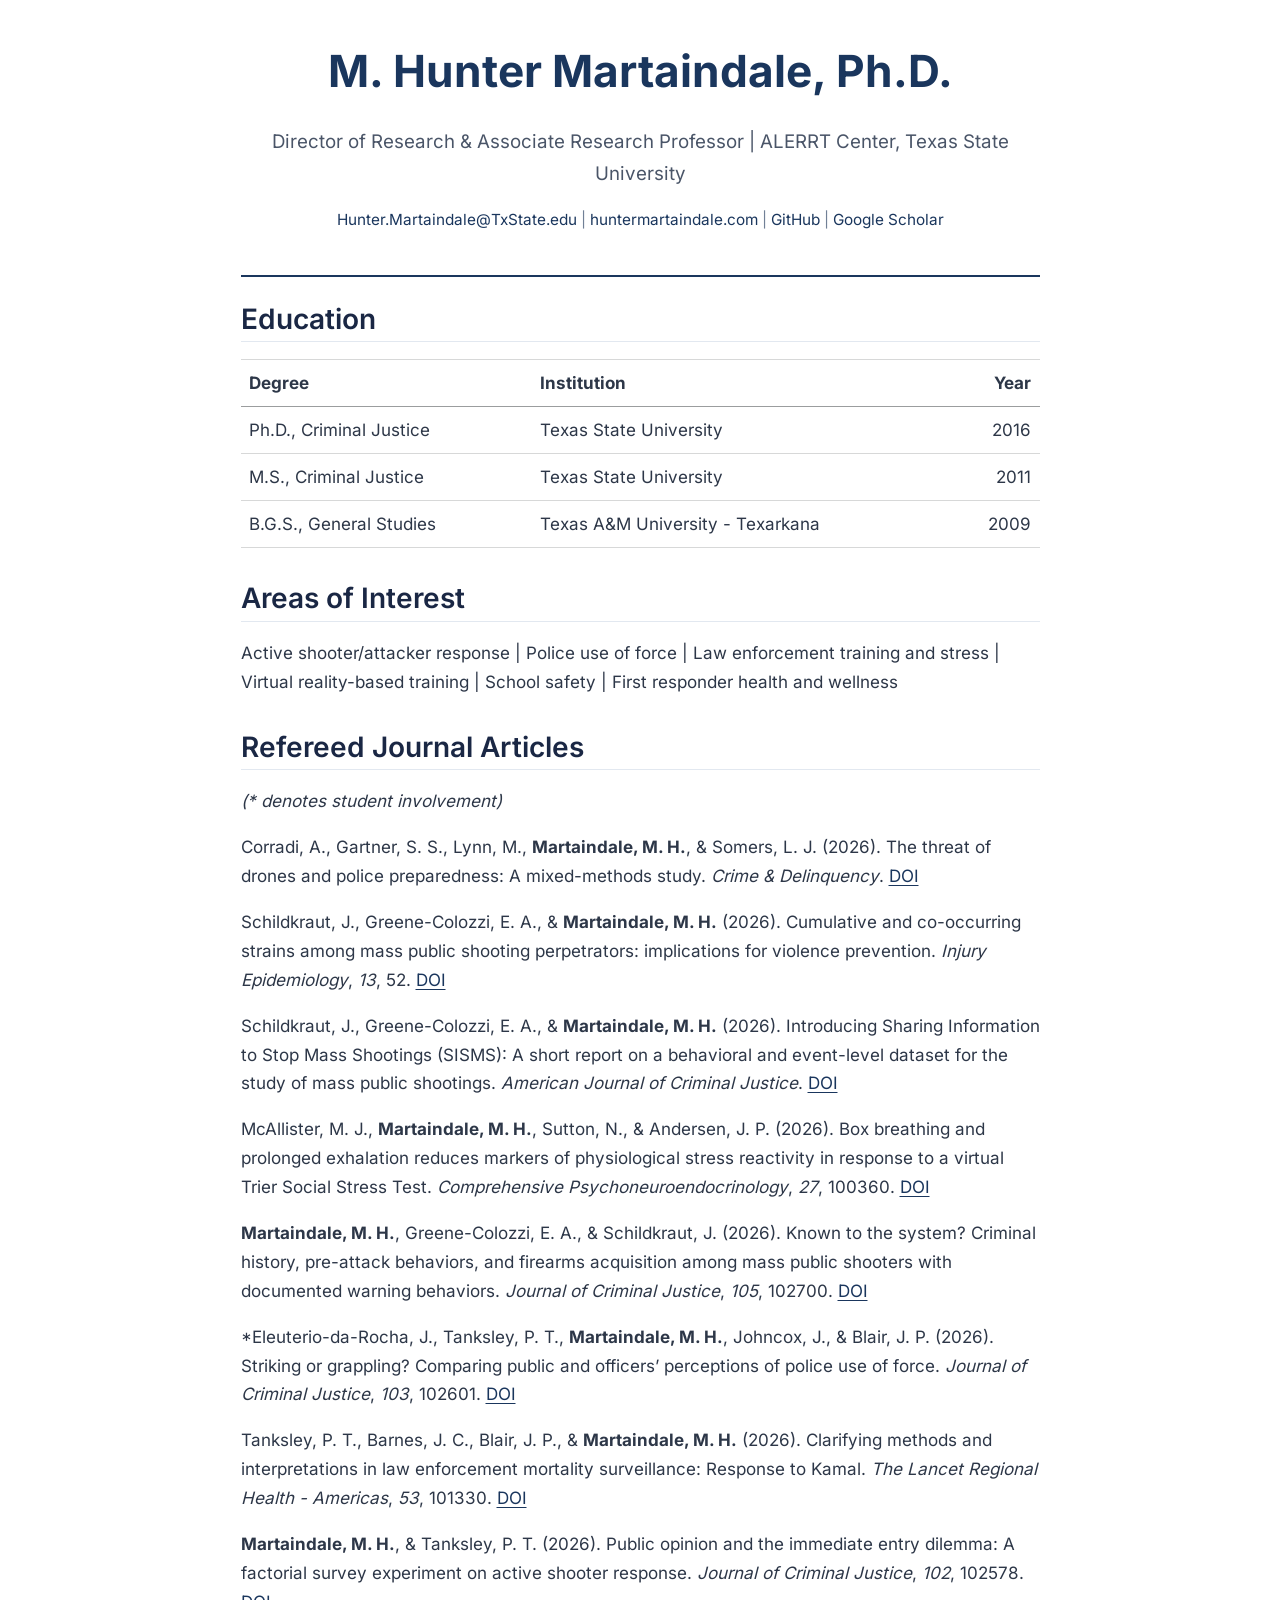
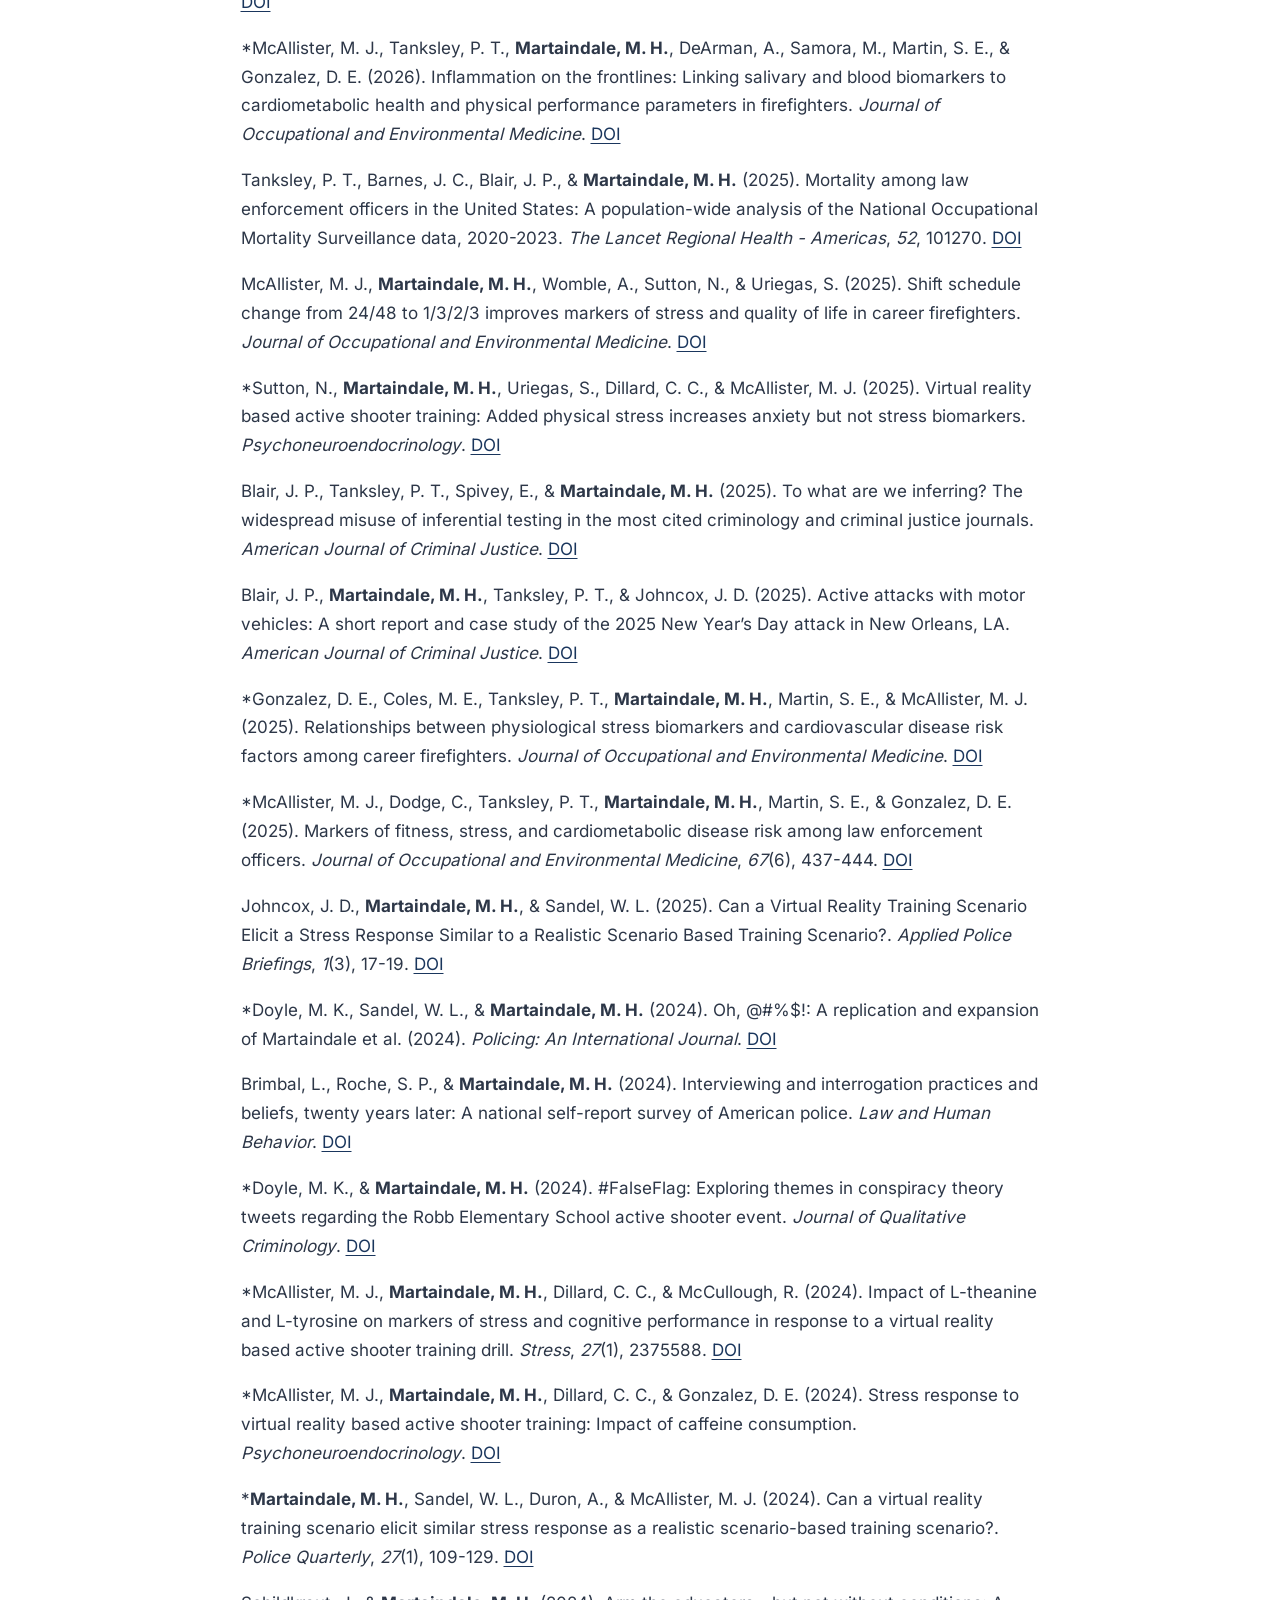
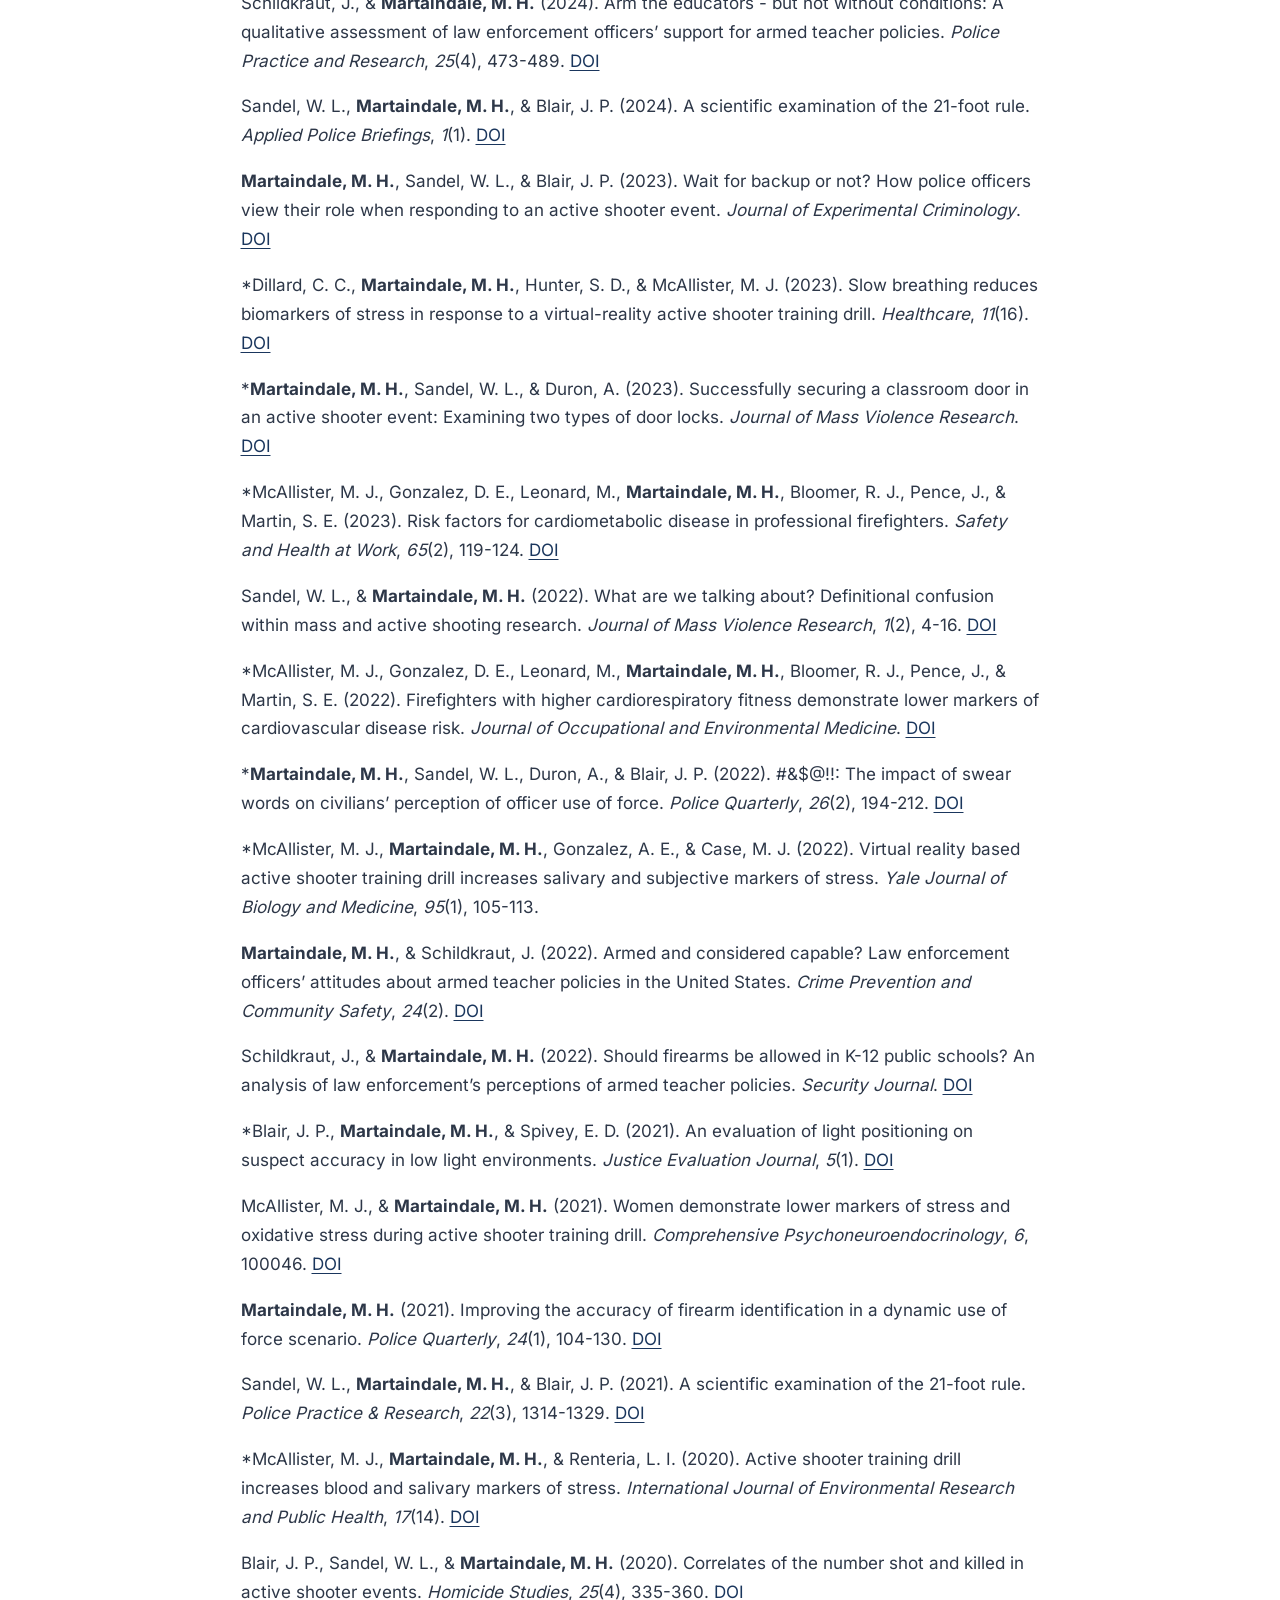
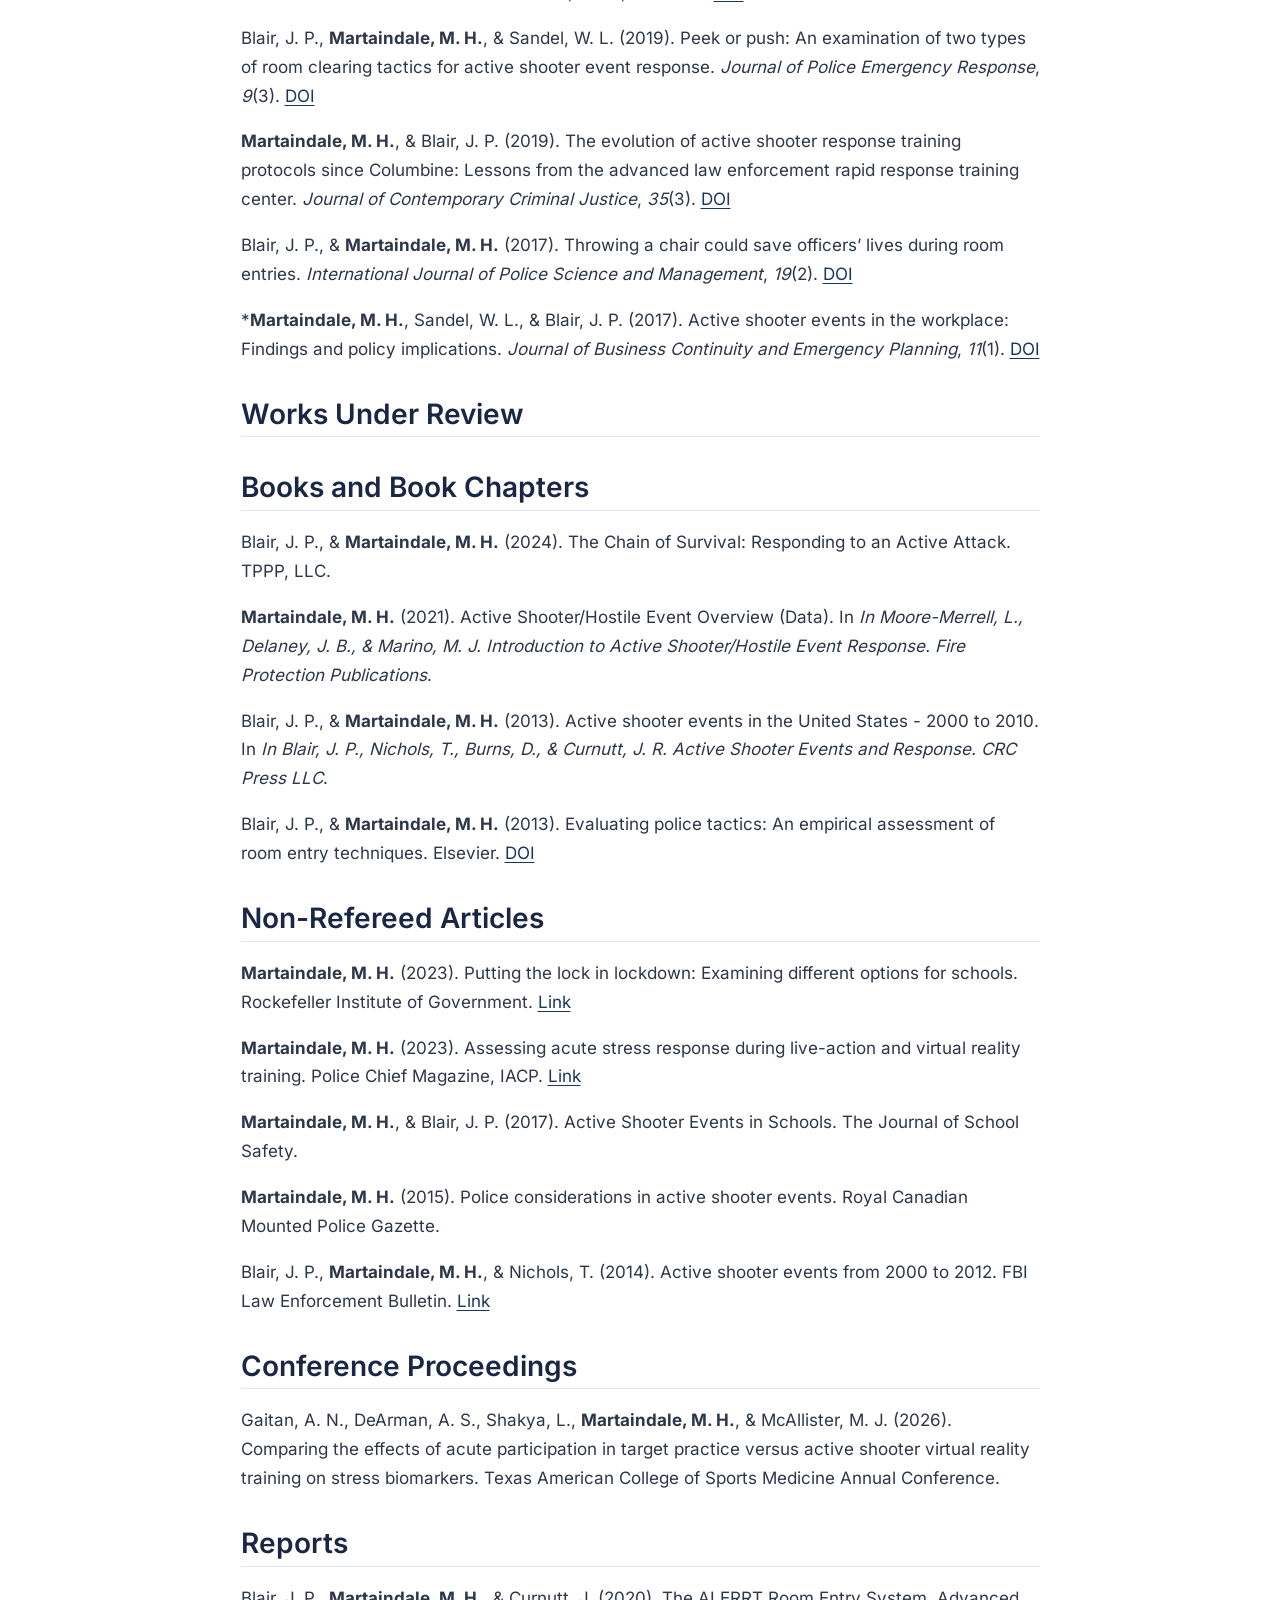
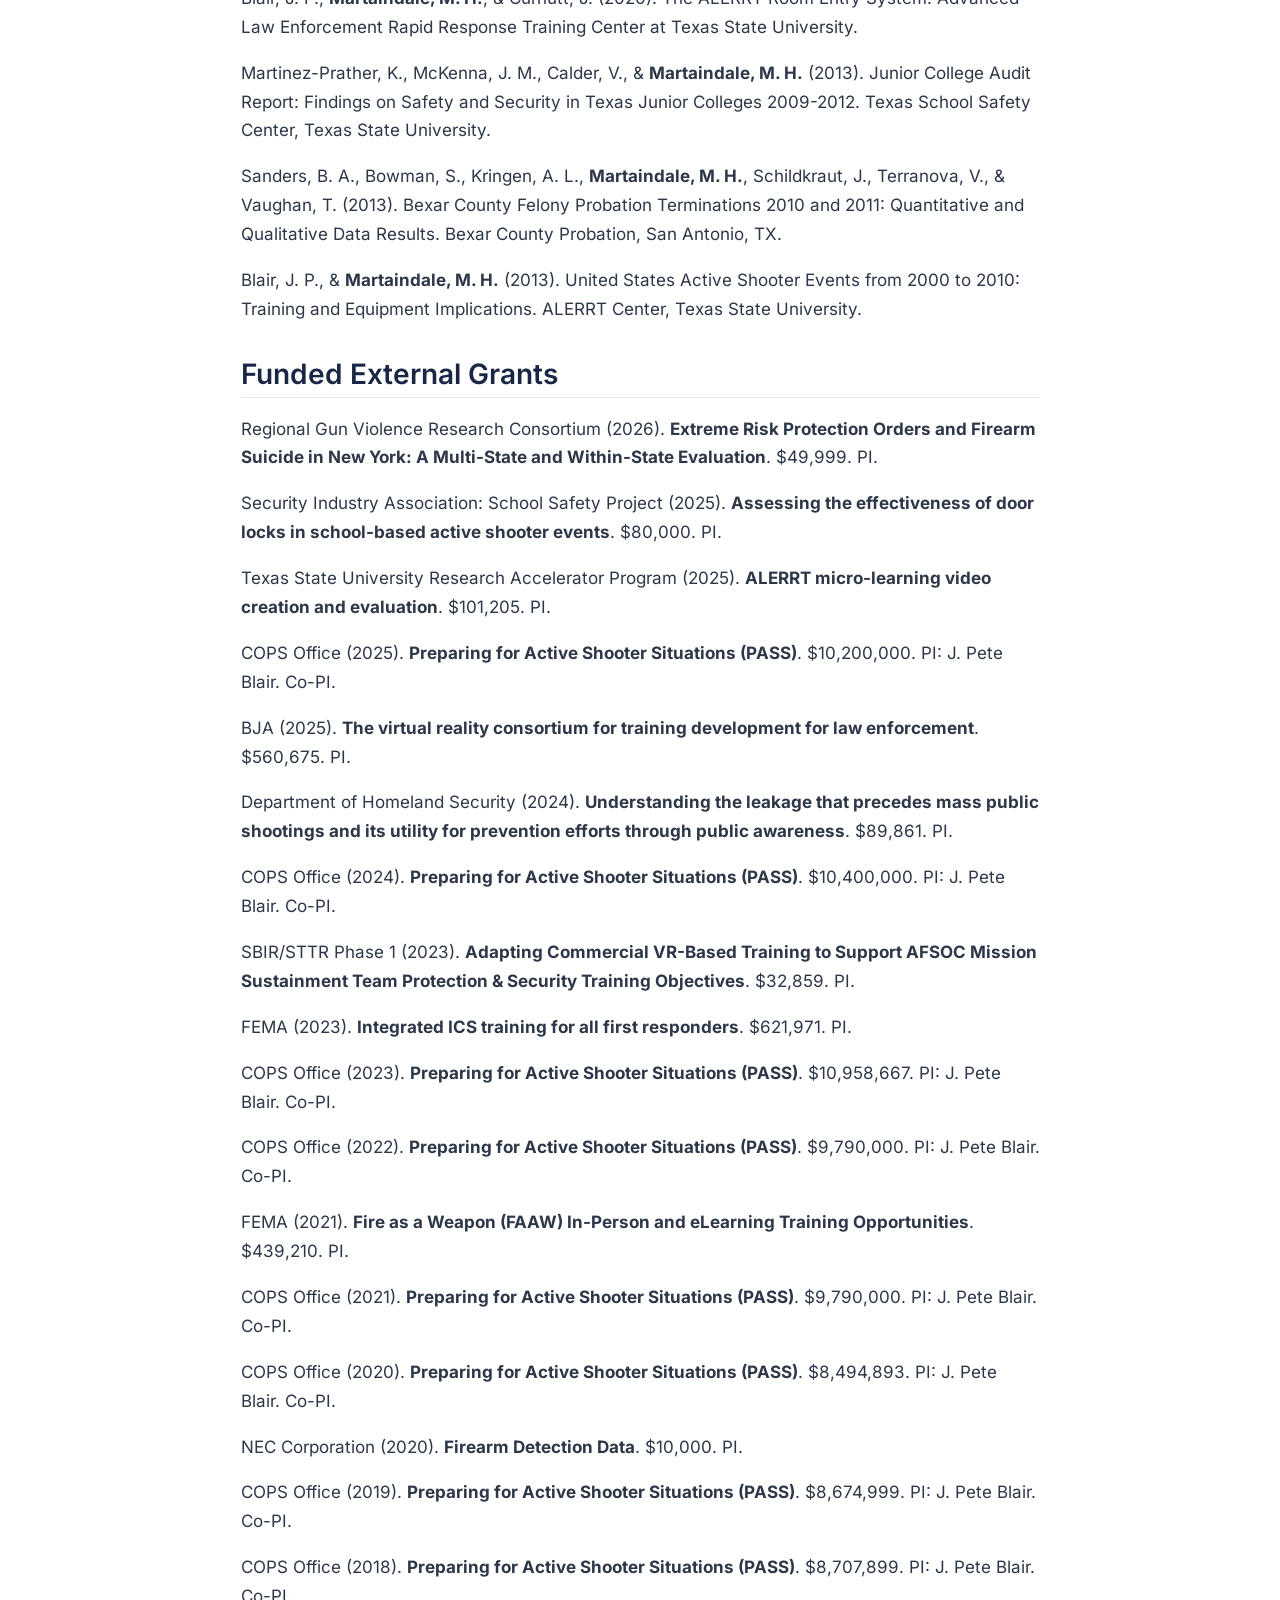
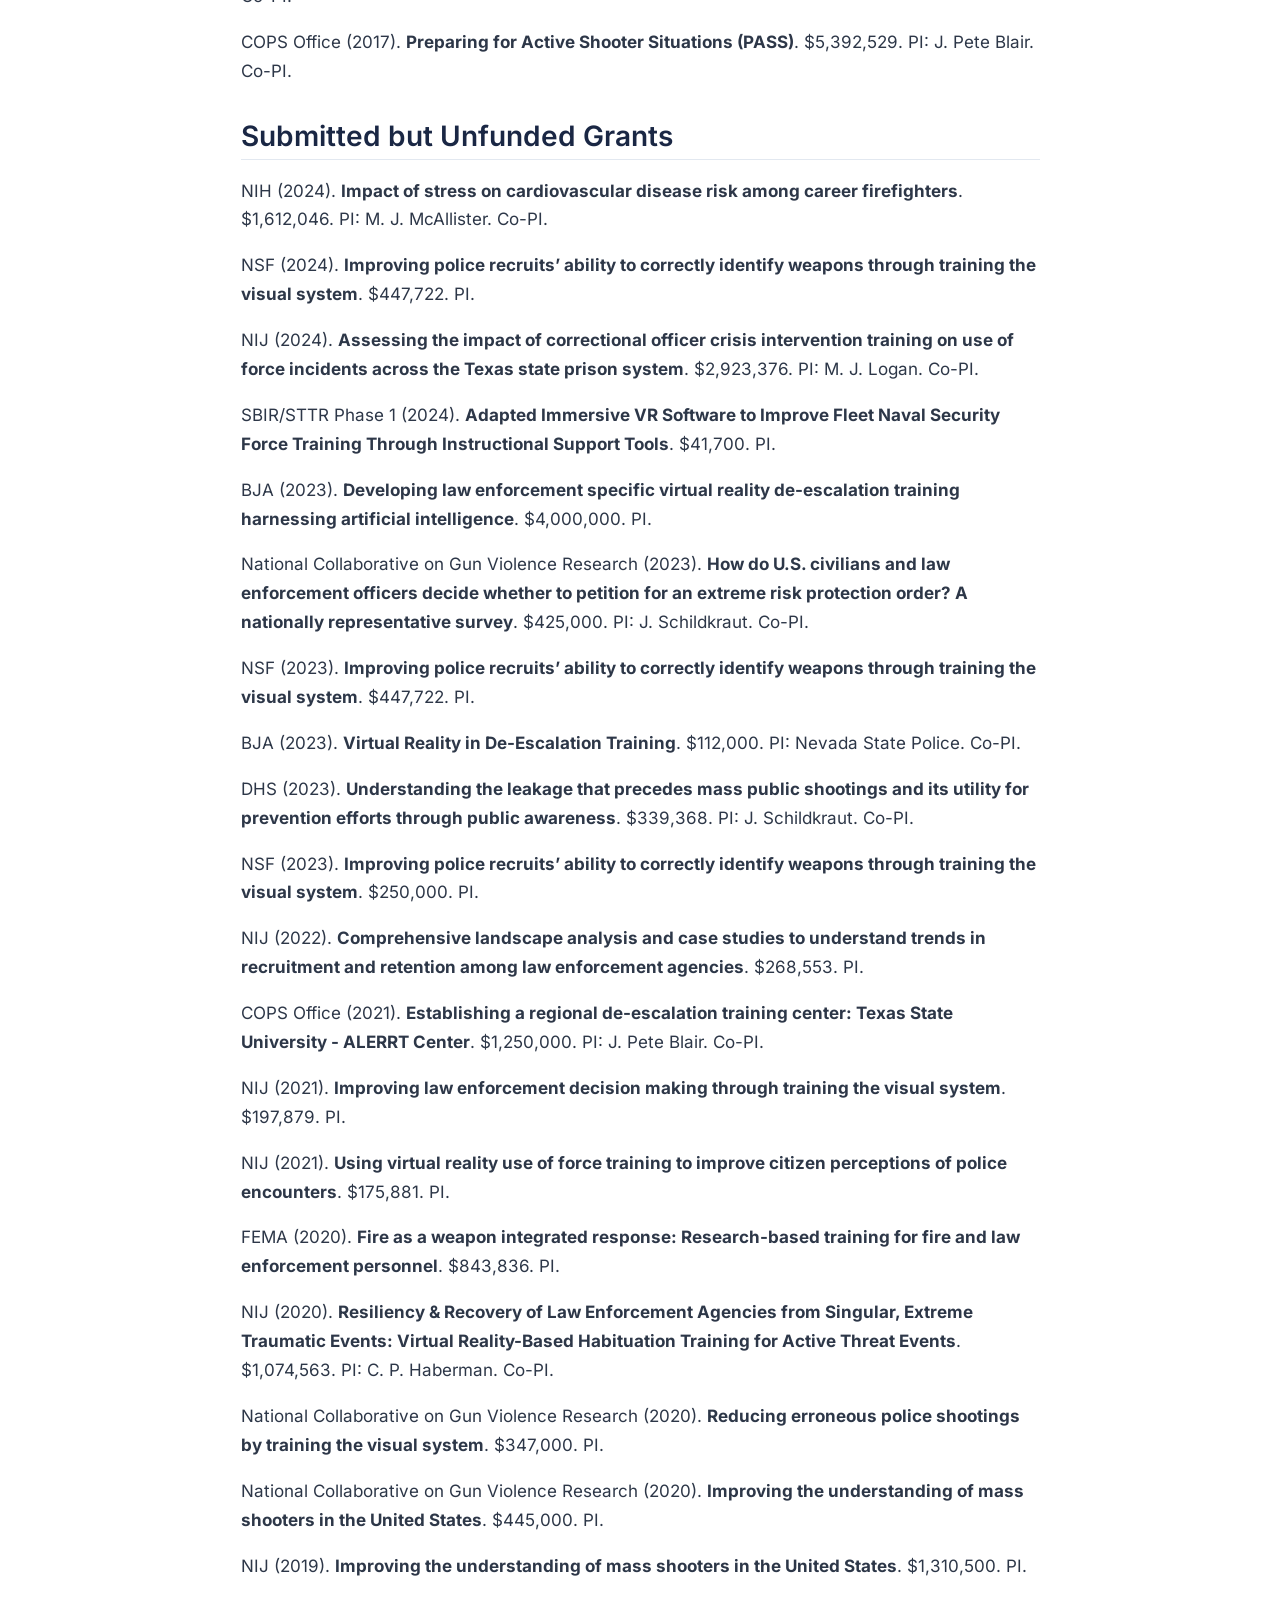
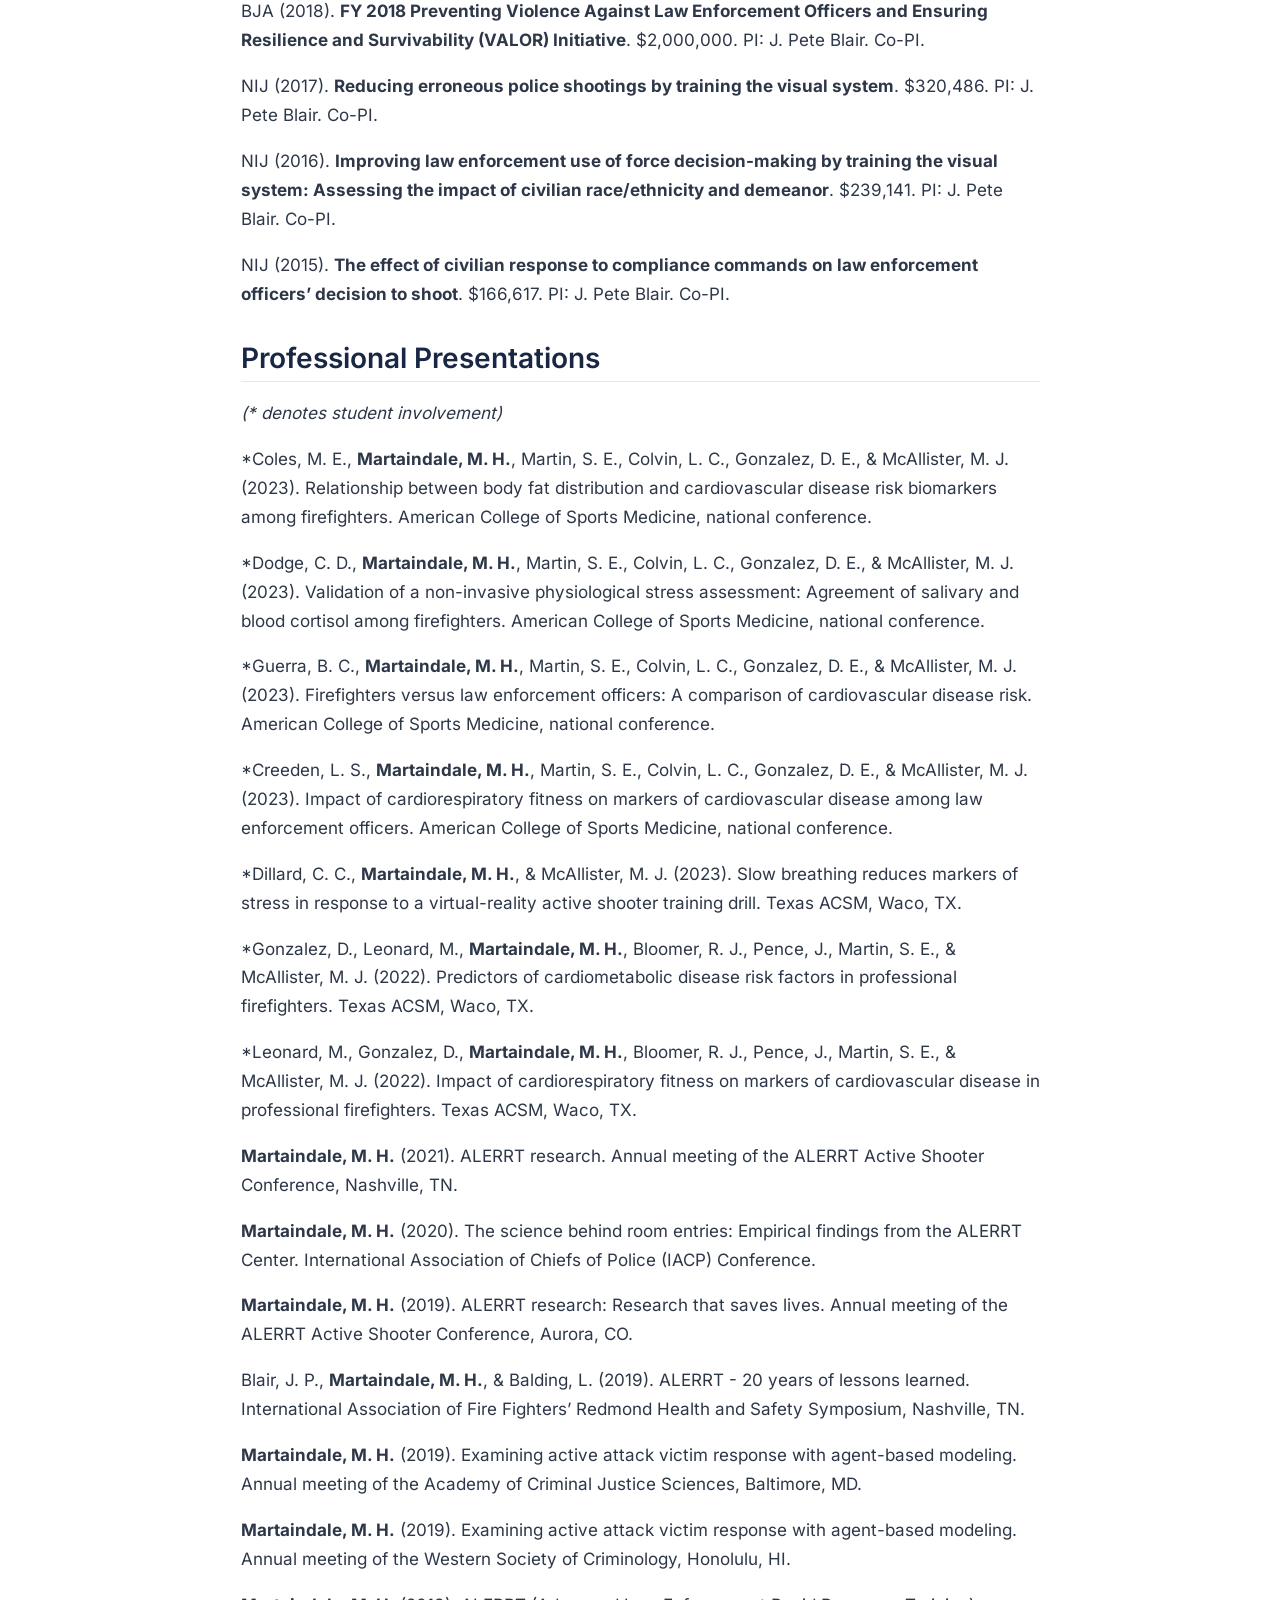
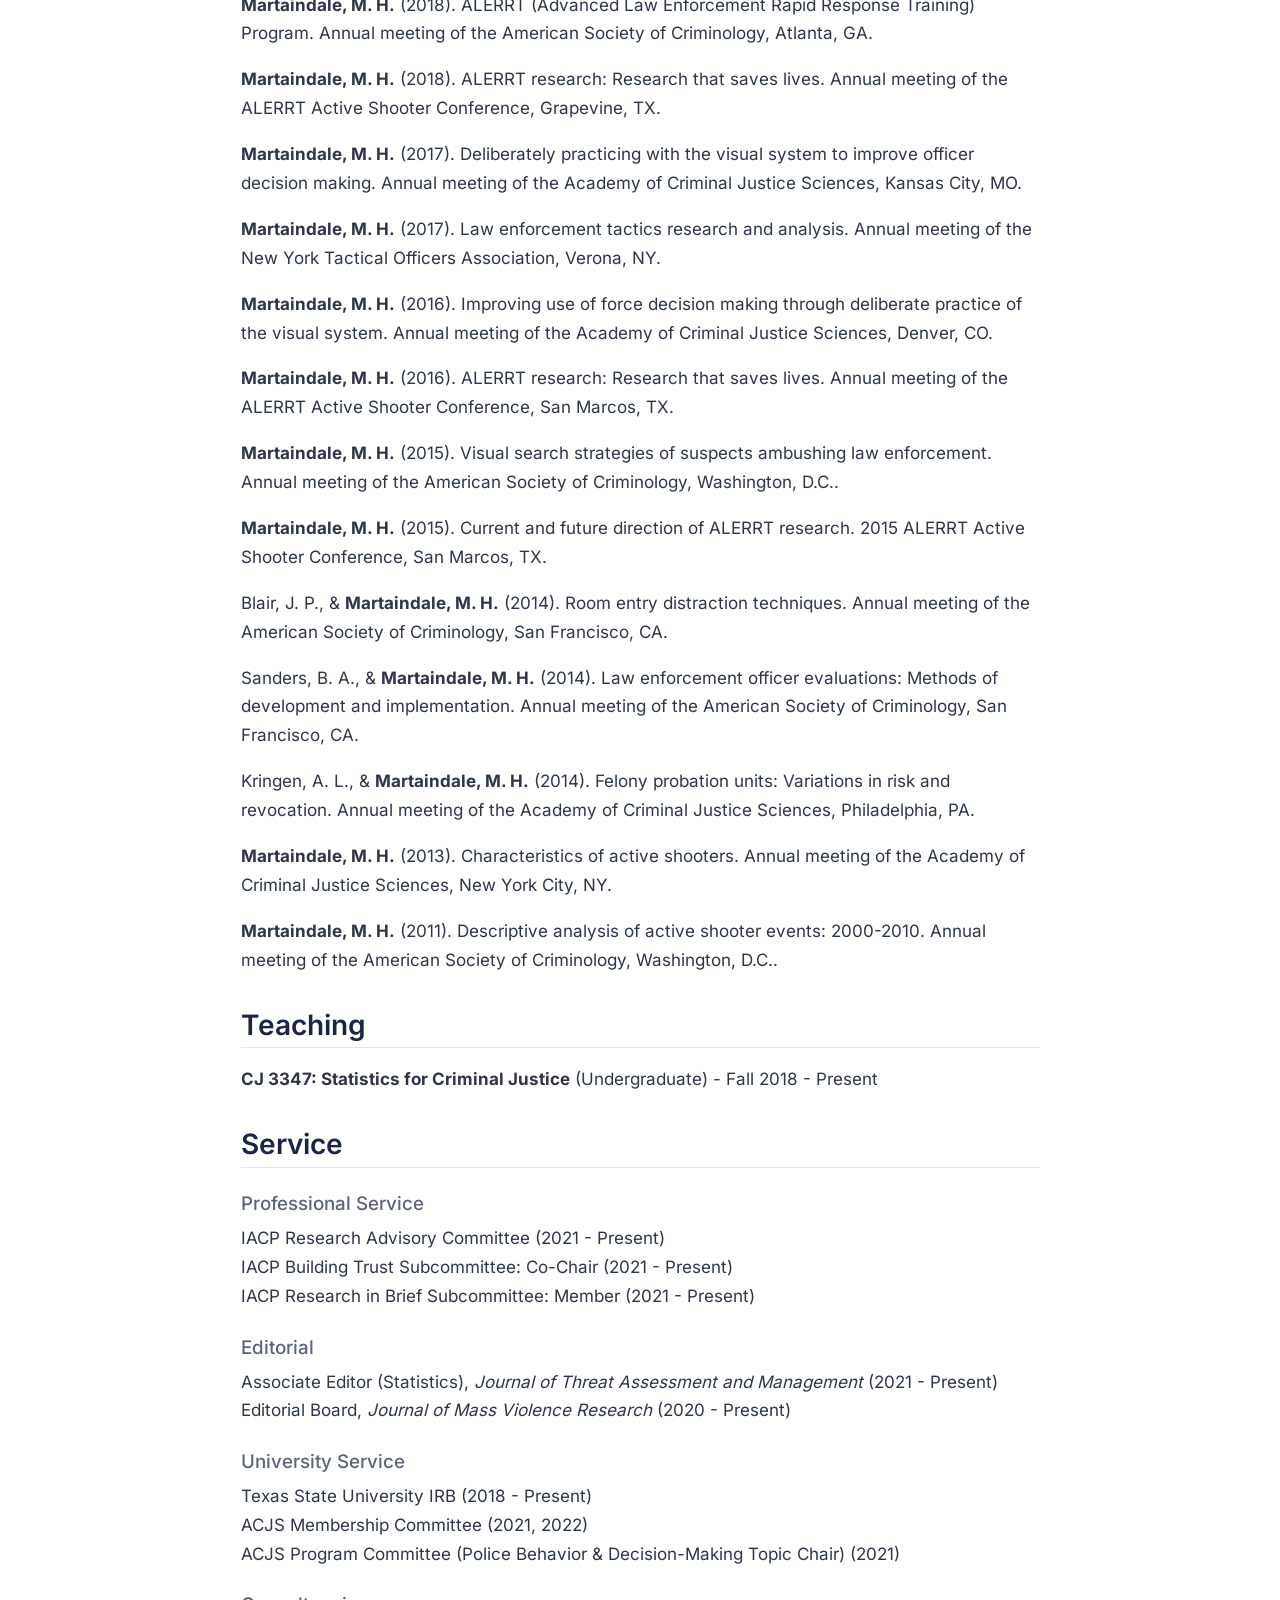
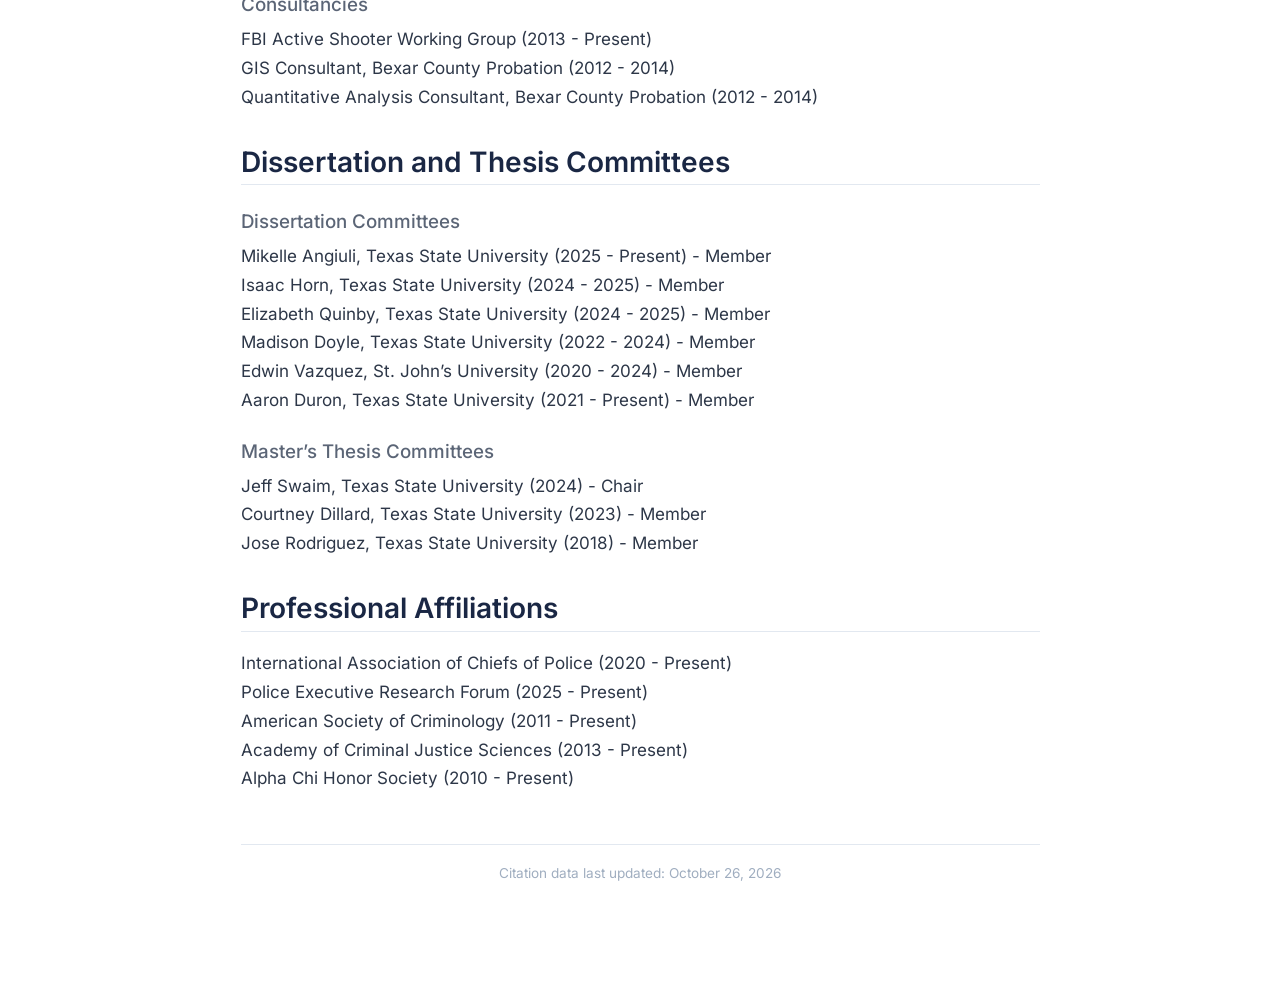
==== cv/index.html @ 4cc89176 "deploy: a003f5f73de14a90bbbb7c2fbba9693f5e7cfb57" ====
<!DOCTYPE html>
<html xmlns="http://www.w3.org/1999/xhtml" lang="en" xml:lang="en"><head>

<meta charset="utf-8">
<meta name="generator" content="quarto-1.10.19">

<meta name="viewport" content="width=device-width, initial-scale=1.0, user-scalable=yes">


<title>CV - M. Hunter Martaindale</title>
<style>

span.smallcaps{font-variant: small-caps;}
div.columns{display: flex; gap: 1.5em;}
div.column{flex: auto;}
@media screen {
div.columns{gap: min(4vw, 1.5em);}
div.column{overflow-x: auto;}
}
div.hanging-indent{margin-left: 1.5em; text-indent: -1.5em;}
ul.task-list{list-style: none;}
ul.task-list li input[type="checkbox"] {
width: 0.8em;
margin: 0 0.8em 0.2em -1em;  vertical-align: middle;
}
</style>


<script>/*!
 * clipboard.js v2.0.11
 * https://clipboardjs.com/
 *
 * Licensed MIT © Zeno Rocha
 */
!function(t,e){"object"==typeof exports&&"object"==typeof module?module.exports=e():"function"==typeof define&&define.amd?define([],e):"object"==typeof exports?exports.ClipboardJS=e():t.ClipboardJS=e()}(this,function(){return n={686:function(t,e,n){"use strict";n.d(e,{default:function(){return b}});var e=n(279),i=n.n(e),e=n(370),u=n.n(e),e=n(817),r=n.n(e);function c(t){try{return document.execCommand(t)}catch(t){return}}var a=function(t){t=r()(t);return c("cut"),t};function o(t,e){var n,o,t=(n=t,o="rtl"===document.documentElement.getAttribute("dir"),(t=document.createElement("textarea")).style.fontSize="12pt",t.style.border="0",t.style.padding="0",t.style.margin="0",t.style.position="absolute",t.style[o?"right":"left"]="-9999px",o=window.pageYOffset||document.documentElement.scrollTop,t.style.top="".concat(o,"px"),t.setAttribute("readonly",""),t.value=n,t);return e.container.appendChild(t),e=r()(t),c("copy"),t.remove(),e}var f=function(t){var e=1<arguments.length&&void 0!==arguments[1]?arguments[1]:{container:document.body},n="";return"string"==typeof t?n=o(t,e):t instanceof HTMLInputElement&&!["text","search","url","tel","password"].includes(null==t?void 0:t.type)?n=o(t.value,e):(n=r()(t),c("copy")),n};function l(t){return(l="function"==typeof Symbol&&"symbol"==typeof Symbol.iterator?function(t){return typeof t}:function(t){return t&&"function"==typeof Symbol&&t.constructor===Symbol&&t!==Symbol.prototype?"symbol":typeof t})(t)}var s=function(){var t=0<arguments.length&&void 0!==arguments[0]?arguments[0]:{},e=t.action,n=void 0===e?"copy":e,o=t.container,e=t.target,t=t.text;if("copy"!==n&&"cut"!==n)throw new Error('Invalid "action" value, use either "copy" or "cut"');if(void 0!==e){if(!e||"object"!==l(e)||1!==e.nodeType)throw new Error('Invalid "target" value, use a valid Element');if("copy"===n&&e.hasAttribute("disabled"))throw new Error('Invalid "target" attribute. Please use "readonly" instead of "disabled" attribute');if("cut"===n&&(e.hasAttribute("readonly")||e.hasAttribute("disabled")))throw new Error('Invalid "target" attribute. You can\'t cut text from elements with "readonly" or "disabled" attributes')}return t?f(t,{container:o}):e?"cut"===n?a(e):f(e,{container:o}):void 0};function p(t){return(p="function"==typeof Symbol&&"symbol"==typeof Symbol.iterator?function(t){return typeof t}:function(t){return t&&"function"==typeof Symbol&&t.constructor===Symbol&&t!==Symbol.prototype?"symbol":typeof t})(t)}function d(t,e){for(var n=0;n<e.length;n++){var o=e[n];o.enumerable=o.enumerable||!1,o.configurable=!0,"value"in o&&(o.writable=!0),Object.defineProperty(t,o.key,o)}}function y(t,e){return(y=Object.setPrototypeOf||function(t,e){return t.__proto__=e,t})(t,e)}function h(n){var o=function(){if("undefined"==typeof Reflect||!Reflect.construct)return!1;if(Reflect.construct.sham)return!1;if("function"==typeof Proxy)return!0;try{return Date.prototype.toString.call(Reflect.construct(Date,[],function(){})),!0}catch(t){return!1}}();return function(){var t,e=v(n);return t=o?(t=v(this).constructor,Reflect.construct(e,arguments,t)):e.apply(this,arguments),e=this,!(t=t)||"object"!==p(t)&&"function"!=typeof t?function(t){if(void 0!==t)return t;throw new ReferenceError("this hasn't been initialised - super() hasn't been called")}(e):t}}function v(t){return(v=Object.setPrototypeOf?Object.getPrototypeOf:function(t){return t.__proto__||Object.getPrototypeOf(t)})(t)}function m(t,e){t="data-clipboard-".concat(t);if(e.hasAttribute(t))return e.getAttribute(t)}var b=function(){!function(t,e){if("function"!=typeof e&&null!==e)throw new TypeError("Super expression must either be null or a function");t.prototype=Object.create(e&&e.prototype,{constructor:{value:t,writable:!0,configurable:!0}}),e&&y(t,e)}(r,i());var t,e,n,o=h(r);function r(t,e){var n;return function(t){if(!(t instanceof r))throw new TypeError("Cannot call a class as a function")}(this),(n=o.call(this)).resolveOptions(e),n.listenClick(t),n}return t=r,n=[{key:"copy",value:function(t){var e=1<arguments.length&&void 0!==arguments[1]?arguments[1]:{container:document.body};return f(t,e)}},{key:"cut",value:function(t){return a(t)}},{key:"isSupported",value:function(){var t=0<arguments.length&&void 0!==arguments[0]?arguments[0]:["copy","cut"],t="string"==typeof t?[t]:t,e=!!document.queryCommandSupported;return t.forEach(function(t){e=e&&!!document.queryCommandSupported(t)}),e}}],(e=[{key:"resolveOptions",value:function(){var t=0<arguments.length&&void 0!==arguments[0]?arguments[0]:{};this.action="function"==typeof t.action?t.action:this.defaultAction,this.target="function"==typeof t.target?t.target:this.defaultTarget,this.text="function"==typeof t.text?t.text:this.defaultText,this.container="object"===p(t.container)?t.container:document.body}},{key:"listenClick",value:function(t){var e=this;this.listener=u()(t,"click",function(t){return e.onClick(t)})}},{key:"onClick",value:function(t){var e=t.delegateTarget||t.currentTarget,n=this.action(e)||"copy",t=s({action:n,container:this.container,target:this.target(e),text:this.text(e)});this.emit(t?"success":"error",{action:n,text:t,trigger:e,clearSelection:function(){e&&e.focus(),window.getSelection().removeAllRanges()}})}},{key:"defaultAction",value:function(t){return m("action",t)}},{key:"defaultTarget",value:function(t){t=m("target",t);if(t)return document.querySelector(t)}},{key:"defaultText",value:function(t){return m("text",t)}},{key:"destroy",value:function(){this.listener.destroy()}}])&&d(t.prototype,e),n&&d(t,n),r}()},828:function(t){var e;"undefined"==typeof Element||Element.prototype.matches||((e=Element.prototype).matches=e.matchesSelector||e.mozMatchesSelector||e.msMatchesSelector||e.oMatchesSelector||e.webkitMatchesSelector),t.exports=function(t,e){for(;t&&9!==t.nodeType;){if("function"==typeof t.matches&&t.matches(e))return t;t=t.parentNode}}},438:function(t,e,n){var u=n(828);function i(t,e,n,o,r){var i=function(e,n,t,o){return function(t){t.delegateTarget=u(t.target,n),t.delegateTarget&&o.call(e,t)}}.apply(this,arguments);return t.addEventListener(n,i,r),{destroy:function(){t.removeEventListener(n,i,r)}}}t.exports=function(t,e,n,o,r){return"function"==typeof t.addEventListener?i.apply(null,arguments):"function"==typeof n?i.bind(null,document).apply(null,arguments):("string"==typeof t&&(t=document.querySelectorAll(t)),Array.prototype.map.call(t,function(t){return i(t,e,n,o,r)}))}},879:function(t,n){n.node=function(t){return void 0!==t&&t instanceof HTMLElement&&1===t.nodeType},n.nodeList=function(t){var e=Object.prototype.toString.call(t);return void 0!==t&&("[object NodeList]"===e||"[object HTMLCollection]"===e)&&"length"in t&&(0===t.length||n.node(t[0]))},n.string=function(t){return"string"==typeof t||t instanceof String},n.fn=function(t){return"[object Function]"===Object.prototype.toString.call(t)}},370:function(t,e,n){var f=n(879),l=n(438);t.exports=function(t,e,n){if(!t&&!e&&!n)throw new Error("Missing required arguments");if(!f.string(e))throw new TypeError("Second argument must be a String");if(!f.fn(n))throw new TypeError("Third argument must be a Function");if(f.node(t))return c=e,a=n,(u=t).addEventListener(c,a),{destroy:function(){u.removeEventListener(c,a)}};if(f.nodeList(t))return o=t,r=e,i=n,Array.prototype.forEach.call(o,function(t){t.addEventListener(r,i)}),{destroy:function(){Array.prototype.forEach.call(o,function(t){t.removeEventListener(r,i)})}};if(f.string(t))return t=t,e=e,n=n,l(document.body,t,e,n);throw new TypeError("First argument must be a String, HTMLElement, HTMLCollection, or NodeList");var o,r,i,u,c,a}},817:function(t){t.exports=function(t){var e,n="SELECT"===t.nodeName?(t.focus(),t.value):"INPUT"===t.nodeName||"TEXTAREA"===t.nodeName?((e=t.hasAttribute("readonly"))||t.setAttribute("readonly",""),t.select(),t.setSelectionRange(0,t.value.length),e||t.removeAttribute("readonly"),t.value):(t.hasAttribute("contenteditable")&&t.focus(),n=window.getSelection(),(e=document.createRange()).selectNodeContents(t),n.removeAllRanges(),n.addRange(e),n.toString());return n}},279:function(t){function e(){}e.prototype={on:function(t,e,n){var o=this.e||(this.e={});return(o[t]||(o[t]=[])).push({fn:e,ctx:n}),this},once:function(t,e,n){var o=this;function r(){o.off(t,r),e.apply(n,arguments)}return r._=e,this.on(t,r,n)},emit:function(t){for(var e=[].slice.call(arguments,1),n=((this.e||(this.e={}))[t]||[]).slice(),o=0,r=n.length;o<r;o++)n[o].fn.apply(n[o].ctx,e);return this},off:function(t,e){var n=this.e||(this.e={}),o=n[t],r=[];if(o&&e)for(var i=0,u=o.length;i<u;i++)o[i].fn!==e&&o[i].fn._!==e&&r.push(o[i]);return r.length?n[t]=r:delete n[t],this}},t.exports=e,t.exports.TinyEmitter=e}},r={},o.n=function(t){var e=t&&t.__esModule?function(){return t.default}:function(){return t};return o.d(e,{a:e}),e},o.d=function(t,e){for(var n in e)o.o(e,n)&&!o.o(t,n)&&Object.defineProperty(t,n,{enumerable:!0,get:e[n]})},o.o=function(t,e){return Object.prototype.hasOwnProperty.call(t,e)},o(686).default;function o(t){if(r[t])return r[t].exports;var e=r[t]={exports:{}};return n[t](e,e.exports,o),e.exports}var n,r});</script>
<script src="[data-uri]" type="module"></script>
<script src="[data-uri]" type="module"></script>
<script>/**
 * @popperjs/core v2.11.7 - MIT License
 */

!function(e,t){"object"==typeof exports&&"undefined"!=typeof module?t(exports):"function"==typeof define&&define.amd?define(["exports"],t):t((e="undefined"!=typeof globalThis?globalThis:e||self).Popper={})}(this,(function(e){"use strict";function t(e){if(null==e)return window;if("[object Window]"!==e.toString()){var t=e.ownerDocument;return t&&t.defaultView||window}return e}function n(e){return e instanceof t(e).Element||e instanceof Element}function r(e){return e instanceof t(e).HTMLElement||e instanceof HTMLElement}function o(e){return"undefined"!=typeof ShadowRoot&&(e instanceof t(e).ShadowRoot||e instanceof ShadowRoot)}var i=Math.max,a=Math.min,s=Math.round;function f(){var e=navigator.userAgentData;return null!=e&&e.brands&&Array.isArray(e.brands)?e.brands.map((function(e){return e.brand+"/"+e.version})).join(" "):navigator.userAgent}function c(){return!/^((?!chrome|android).)*safari/i.test(f())}function p(e,o,i){void 0===o&&(o=!1),void 0===i&&(i=!1);var a=e.getBoundingClientRect(),f=1,p=1;o&&r(e)&&(f=e.offsetWidth>0&&s(a.width)/e.offsetWidth||1,p=e.offsetHeight>0&&s(a.height)/e.offsetHeight||1);var u=(n(e)?t(e):window).visualViewport,l=!c()&&i,d=(a.left+(l&&u?u.offsetLeft:0))/f,h=(a.top+(l&&u?u.offsetTop:0))/p,m=a.width/f,v=a.height/p;return{width:m,height:v,top:h,right:d+m,bottom:h+v,left:d,x:d,y:h}}function u(e){var n=t(e);return{scrollLeft:n.pageXOffset,scrollTop:n.pageYOffset}}function l(e){return e?(e.nodeName||"").toLowerCase():null}function d(e){return((n(e)?e.ownerDocument:e.document)||window.document).documentElement}function h(e){return p(d(e)).left+u(e).scrollLeft}function m(e){return t(e).getComputedStyle(e)}function v(e){var t=m(e),n=t.overflow,r=t.overflowX,o=t.overflowY;return/auto|scroll|overlay|hidden/.test(n+o+r)}function y(e,n,o){void 0===o&&(o=!1);var i,a,f=r(n),c=r(n)&&function(e){var t=e.getBoundingClientRect(),n=s(t.width)/e.offsetWidth||1,r=s(t.height)/e.offsetHeight||1;return 1!==n||1!==r}(n),m=d(n),y=p(e,c,o),g={scrollLeft:0,scrollTop:0},b={x:0,y:0};return(f||!f&&!o)&&(("body"!==l(n)||v(m))&&(g=(i=n)!==t(i)&&r(i)?{scrollLeft:(a=i).scrollLeft,scrollTop:a.scrollTop}:u(i)),r(n)?((b=p(n,!0)).x+=n.clientLeft,b.y+=n.clientTop):m&&(b.x=h(m))),{x:y.left+g.scrollLeft-b.x,y:y.top+g.scrollTop-b.y,width:y.width,height:y.height}}function g(e){var t=p(e),n=e.offsetWidth,r=e.offsetHeight;return Math.abs(t.width-n)<=1&&(n=t.width),Math.abs(t.height-r)<=1&&(r=t.height),{x:e.offsetLeft,y:e.offsetTop,width:n,height:r}}function b(e){return"html"===l(e)?e:e.assignedSlot||e.parentNode||(o(e)?e.host:null)||d(e)}function x(e){return["html","body","#document"].indexOf(l(e))>=0?e.ownerDocument.body:r(e)&&v(e)?e:x(b(e))}function w(e,n){var r;void 0===n&&(n=[]);var o=x(e),i=o===(null==(r=e.ownerDocument)?void 0:r.body),a=t(o),s=i?[a].concat(a.visualViewport||[],v(o)?o:[]):o,f=n.concat(s);return i?f:f.concat(w(b(s)))}function O(e){return["table","td","th"].indexOf(l(e))>=0}function j(e){return r(e)&&"fixed"!==m(e).position?e.offsetParent:null}function E(e){for(var n=t(e),i=j(e);i&&O(i)&&"static"===m(i).position;)i=j(i);return i&&("html"===l(i)||"body"===l(i)&&"static"===m(i).position)?n:i||function(e){var t=/firefox/i.test(f());if(/Trident/i.test(f())&&r(e)&&"fixed"===m(e).position)return null;var n=b(e);for(o(n)&&(n=n.host);r(n)&&["html","body"].indexOf(l(n))<0;){var i=m(n);if("none"!==i.transform||"none"!==i.perspective||"paint"===i.contain||-1!==["transform","perspective"].indexOf(i.willChange)||t&&"filter"===i.willChange||t&&i.filter&&"none"!==i.filter)return n;n=n.parentNode}return null}(e)||n}var D="top",A="bottom",L="right",P="left",M="auto",k=[D,A,L,P],W="start",B="end",H="viewport",T="popper",R=k.reduce((function(e,t){return e.concat([t+"-"+W,t+"-"+B])}),[]),S=[].concat(k,[M]).reduce((function(e,t){return e.concat([t,t+"-"+W,t+"-"+B])}),[]),V=["beforeRead","read","afterRead","beforeMain","main","afterMain","beforeWrite","write","afterWrite"];function q(e){var t=new Map,n=new Set,r=[];function o(e){n.add(e.name),[].concat(e.requires||[],e.requiresIfExists||[]).forEach((function(e){if(!n.has(e)){var r=t.get(e);r&&o(r)}})),r.push(e)}return e.forEach((function(e){t.set(e.name,e)})),e.forEach((function(e){n.has(e.name)||o(e)})),r}function C(e){return e.split("-")[0]}function N(e,t){var n=t.getRootNode&&t.getRootNode();if(e.contains(t))return!0;if(n&&o(n)){var r=t;do{if(r&&e.isSameNode(r))return!0;r=r.parentNode||r.host}while(r)}return!1}function I(e){return Object.assign({},e,{left:e.x,top:e.y,right:e.x+e.width,bottom:e.y+e.height})}function _(e,r,o){return r===H?I(function(e,n){var r=t(e),o=d(e),i=r.visualViewport,a=o.clientWidth,s=o.clientHeight,f=0,p=0;if(i){a=i.width,s=i.height;var u=c();(u||!u&&"fixed"===n)&&(f=i.offsetLeft,p=i.offsetTop)}return{width:a,height:s,x:f+h(e),y:p}}(e,o)):n(r)?function(e,t){var n=p(e,!1,"fixed"===t);return n.top=n.top+e.clientTop,n.left=n.left+e.clientLeft,n.bottom=n.top+e.clientHeight,n.right=n.left+e.clientWidth,n.width=e.clientWidth,n.height=e.clientHeight,n.x=n.left,n.y=n.top,n}(r,o):I(function(e){var t,n=d(e),r=u(e),o=null==(t=e.ownerDocument)?void 0:t.body,a=i(n.scrollWidth,n.clientWidth,o?o.scrollWidth:0,o?o.clientWidth:0),s=i(n.scrollHeight,n.clientHeight,o?o.scrollHeight:0,o?o.clientHeight:0),f=-r.scrollLeft+h(e),c=-r.scrollTop;return"rtl"===m(o||n).direction&&(f+=i(n.clientWidth,o?o.clientWidth:0)-a),{width:a,height:s,x:f,y:c}}(d(e)))}function F(e,t,o,s){var f="clippingParents"===t?function(e){var t=w(b(e)),o=["absolute","fixed"].indexOf(m(e).position)>=0&&r(e)?E(e):e;return n(o)?t.filter((function(e){return n(e)&&N(e,o)&&"body"!==l(e)})):[]}(e):[].concat(t),c=[].concat(f,[o]),p=c[0],u=c.reduce((function(t,n){var r=_(e,n,s);return t.top=i(r.top,t.top),t.right=a(r.right,t.right),t.bottom=a(r.bottom,t.bottom),t.left=i(r.left,t.left),t}),_(e,p,s));return u.width=u.right-u.left,u.height=u.bottom-u.top,u.x=u.left,u.y=u.top,u}function U(e){return e.split("-")[1]}function z(e){return["top","bottom"].indexOf(e)>=0?"x":"y"}function X(e){var t,n=e.reference,r=e.element,o=e.placement,i=o?C(o):null,a=o?U(o):null,s=n.x+n.width/2-r.width/2,f=n.y+n.height/2-r.height/2;switch(i){case D:t={x:s,y:n.y-r.height};break;case A:t={x:s,y:n.y+n.height};break;case L:t={x:n.x+n.width,y:f};break;case P:t={x:n.x-r.width,y:f};break;default:t={x:n.x,y:n.y}}var c=i?z(i):null;if(null!=c){var p="y"===c?"height":"width";switch(a){case W:t[c]=t[c]-(n[p]/2-r[p]/2);break;case B:t[c]=t[c]+(n[p]/2-r[p]/2)}}return t}function Y(e){return Object.assign({},{top:0,right:0,bottom:0,left:0},e)}function G(e,t){return t.reduce((function(t,n){return t[n]=e,t}),{})}function J(e,t){void 0===t&&(t={});var r=t,o=r.placement,i=void 0===o?e.placement:o,a=r.strategy,s=void 0===a?e.strategy:a,f=r.boundary,c=void 0===f?"clippingParents":f,u=r.rootBoundary,l=void 0===u?H:u,h=r.elementContext,m=void 0===h?T:h,v=r.altBoundary,y=void 0!==v&&v,g=r.padding,b=void 0===g?0:g,x=Y("number"!=typeof b?b:G(b,k)),w=m===T?"reference":T,O=e.rects.popper,j=e.elements[y?w:m],E=F(n(j)?j:j.contextElement||d(e.elements.popper),c,l,s),P=p(e.elements.reference),M=X({reference:P,element:O,strategy:"absolute",placement:i}),W=I(Object.assign({},O,M)),B=m===T?W:P,R={top:E.top-B.top+x.top,bottom:B.bottom-E.bottom+x.bottom,left:E.left-B.left+x.left,right:B.right-E.right+x.right},S=e.modifiersData.offset;if(m===T&&S){var V=S[i];Object.keys(R).forEach((function(e){var t=[L,A].indexOf(e)>=0?1:-1,n=[D,A].indexOf(e)>=0?"y":"x";R[e]+=V[n]*t}))}return R}var K={placement:"bottom",modifiers:[],strategy:"absolute"};function Q(){for(var e=arguments.length,t=new Array(e),n=0;n<e;n++)t[n]=arguments[n];return!t.some((function(e){return!(e&&"function"==typeof e.getBoundingClientRect)}))}function Z(e){void 0===e&&(e={});var t=e,r=t.defaultModifiers,o=void 0===r?[]:r,i=t.defaultOptions,a=void 0===i?K:i;return function(e,t,r){void 0===r&&(r=a);var i,s,f={placement:"bottom",orderedModifiers:[],options:Object.assign({},K,a),modifiersData:{},elements:{reference:e,popper:t},attributes:{},styles:{}},c=[],p=!1,u={state:f,setOptions:function(r){var i="function"==typeof r?r(f.options):r;l(),f.options=Object.assign({},a,f.options,i),f.scrollParents={reference:n(e)?w(e):e.contextElement?w(e.contextElement):[],popper:w(t)};var s,p,d=function(e){var t=q(e);return V.reduce((function(e,n){return e.concat(t.filter((function(e){return e.phase===n})))}),[])}((s=[].concat(o,f.options.modifiers),p=s.reduce((function(e,t){var n=e[t.name];return e[t.name]=n?Object.assign({},n,t,{options:Object.assign({},n.options,t.options),data:Object.assign({},n.data,t.data)}):t,e}),{}),Object.keys(p).map((function(e){return p[e]}))));return f.orderedModifiers=d.filter((function(e){return e.enabled})),f.orderedModifiers.forEach((function(e){var t=e.name,n=e.options,r=void 0===n?{}:n,o=e.effect;if("function"==typeof o){var i=o({state:f,name:t,instance:u,options:r}),a=function(){};c.push(i||a)}})),u.update()},forceUpdate:function(){if(!p){var e=f.elements,t=e.reference,n=e.popper;if(Q(t,n)){f.rects={reference:y(t,E(n),"fixed"===f.options.strategy),popper:g(n)},f.reset=!1,f.placement=f.options.placement,f.orderedModifiers.forEach((function(e){return f.modifiersData[e.name]=Object.assign({},e.data)}));for(var r=0;r<f.orderedModifiers.length;r++)if(!0!==f.reset){var o=f.orderedModifiers[r],i=o.fn,a=o.options,s=void 0===a?{}:a,c=o.name;"function"==typeof i&&(f=i({state:f,options:s,name:c,instance:u})||f)}else f.reset=!1,r=-1}}},update:(i=function(){return new Promise((function(e){u.forceUpdate(),e(f)}))},function(){return s||(s=new Promise((function(e){Promise.resolve().then((function(){s=void 0,e(i())}))}))),s}),destroy:function(){l(),p=!0}};if(!Q(e,t))return u;function l(){c.forEach((function(e){return e()})),c=[]}return u.setOptions(r).then((function(e){!p&&r.onFirstUpdate&&r.onFirstUpdate(e)})),u}}var $={passive:!0};var ee={name:"eventListeners",enabled:!0,phase:"write",fn:function(){},effect:function(e){var n=e.state,r=e.instance,o=e.options,i=o.scroll,a=void 0===i||i,s=o.resize,f=void 0===s||s,c=t(n.elements.popper),p=[].concat(n.scrollParents.reference,n.scrollParents.popper);return a&&p.forEach((function(e){e.addEventListener("scroll",r.update,$)})),f&&c.addEventListener("resize",r.update,$),function(){a&&p.forEach((function(e){e.removeEventListener("scroll",r.update,$)})),f&&c.removeEventListener("resize",r.update,$)}},data:{}};var te={name:"popperOffsets",enabled:!0,phase:"read",fn:function(e){var t=e.state,n=e.name;t.modifiersData[n]=X({reference:t.rects.reference,element:t.rects.popper,strategy:"absolute",placement:t.placement})},data:{}},ne={top:"auto",right:"auto",bottom:"auto",left:"auto"};function re(e){var n,r=e.popper,o=e.popperRect,i=e.placement,a=e.variation,f=e.offsets,c=e.position,p=e.gpuAcceleration,u=e.adaptive,l=e.roundOffsets,h=e.isFixed,v=f.x,y=void 0===v?0:v,g=f.y,b=void 0===g?0:g,x="function"==typeof l?l({x:y,y:b}):{x:y,y:b};y=x.x,b=x.y;var w=f.hasOwnProperty("x"),O=f.hasOwnProperty("y"),j=P,M=D,k=window;if(u){var W=E(r),H="clientHeight",T="clientWidth";if(W===t(r)&&"static"!==m(W=d(r)).position&&"absolute"===c&&(H="scrollHeight",T="scrollWidth"),W=W,i===D||(i===P||i===L)&&a===B)M=A,b-=(h&&W===k&&k.visualViewport?k.visualViewport.height:W[H])-o.height,b*=p?1:-1;if(i===P||(i===D||i===A)&&a===B)j=L,y-=(h&&W===k&&k.visualViewport?k.visualViewport.width:W[T])-o.width,y*=p?1:-1}var R,S=Object.assign({position:c},u&&ne),V=!0===l?function(e,t){var n=e.x,r=e.y,o=t.devicePixelRatio||1;return{x:s(n*o)/o||0,y:s(r*o)/o||0}}({x:y,y:b},t(r)):{x:y,y:b};return y=V.x,b=V.y,p?Object.assign({},S,((R={})[M]=O?"0":"",R[j]=w?"0":"",R.transform=(k.devicePixelRatio||1)<=1?"translate("+y+"px, "+b+"px)":"translate3d("+y+"px, "+b+"px, 0)",R)):Object.assign({},S,((n={})[M]=O?b+"px":"",n[j]=w?y+"px":"",n.transform="",n))}var oe={name:"computeStyles",enabled:!0,phase:"beforeWrite",fn:function(e){var t=e.state,n=e.options,r=n.gpuAcceleration,o=void 0===r||r,i=n.adaptive,a=void 0===i||i,s=n.roundOffsets,f=void 0===s||s,c={placement:C(t.placement),variation:U(t.placement),popper:t.elements.popper,popperRect:t.rects.popper,gpuAcceleration:o,isFixed:"fixed"===t.options.strategy};null!=t.modifiersData.popperOffsets&&(t.styles.popper=Object.assign({},t.styles.popper,re(Object.assign({},c,{offsets:t.modifiersData.popperOffsets,position:t.options.strategy,adaptive:a,roundOffsets:f})))),null!=t.modifiersData.arrow&&(t.styles.arrow=Object.assign({},t.styles.arrow,re(Object.assign({},c,{offsets:t.modifiersData.arrow,position:"absolute",adaptive:!1,roundOffsets:f})))),t.attributes.popper=Object.assign({},t.attributes.popper,{"data-popper-placement":t.placement})},data:{}};var ie={name:"applyStyles",enabled:!0,phase:"write",fn:function(e){var t=e.state;Object.keys(t.elements).forEach((function(e){var n=t.styles[e]||{},o=t.attributes[e]||{},i=t.elements[e];r(i)&&l(i)&&(Object.assign(i.style,n),Object.keys(o).forEach((function(e){var t=o[e];!1===t?i.removeAttribute(e):i.setAttribute(e,!0===t?"":t)})))}))},effect:function(e){var t=e.state,n={popper:{position:t.options.strategy,left:"0",top:"0",margin:"0"},arrow:{position:"absolute"},reference:{}};return Object.assign(t.elements.popper.style,n.popper),t.styles=n,t.elements.arrow&&Object.assign(t.elements.arrow.style,n.arrow),function(){Object.keys(t.elements).forEach((function(e){var o=t.elements[e],i=t.attributes[e]||{},a=Object.keys(t.styles.hasOwnProperty(e)?t.styles[e]:n[e]).reduce((function(e,t){return e[t]="",e}),{});r(o)&&l(o)&&(Object.assign(o.style,a),Object.keys(i).forEach((function(e){o.removeAttribute(e)})))}))}},requires:["computeStyles"]};var ae={name:"offset",enabled:!0,phase:"main",requires:["popperOffsets"],fn:function(e){var t=e.state,n=e.options,r=e.name,o=n.offset,i=void 0===o?[0,0]:o,a=S.reduce((function(e,n){return e[n]=function(e,t,n){var r=C(e),o=[P,D].indexOf(r)>=0?-1:1,i="function"==typeof n?n(Object.assign({},t,{placement:e})):n,a=i[0],s=i[1];return a=a||0,s=(s||0)*o,[P,L].indexOf(r)>=0?{x:s,y:a}:{x:a,y:s}}(n,t.rects,i),e}),{}),s=a[t.placement],f=s.x,c=s.y;null!=t.modifiersData.popperOffsets&&(t.modifiersData.popperOffsets.x+=f,t.modifiersData.popperOffsets.y+=c),t.modifiersData[r]=a}},se={left:"right",right:"left",bottom:"top",top:"bottom"};function fe(e){return e.replace(/left|right|bottom|top/g,(function(e){return se[e]}))}var ce={start:"end",end:"start"};function pe(e){return e.replace(/start|end/g,(function(e){return ce[e]}))}function ue(e,t){void 0===t&&(t={});var n=t,r=n.placement,o=n.boundary,i=n.rootBoundary,a=n.padding,s=n.flipVariations,f=n.allowedAutoPlacements,c=void 0===f?S:f,p=U(r),u=p?s?R:R.filter((function(e){return U(e)===p})):k,l=u.filter((function(e){return c.indexOf(e)>=0}));0===l.length&&(l=u);var d=l.reduce((function(t,n){return t[n]=J(e,{placement:n,boundary:o,rootBoundary:i,padding:a})[C(n)],t}),{});return Object.keys(d).sort((function(e,t){return d[e]-d[t]}))}var le={name:"flip",enabled:!0,phase:"main",fn:function(e){var t=e.state,n=e.options,r=e.name;if(!t.modifiersData[r]._skip){for(var o=n.mainAxis,i=void 0===o||o,a=n.altAxis,s=void 0===a||a,f=n.fallbackPlacements,c=n.padding,p=n.boundary,u=n.rootBoundary,l=n.altBoundary,d=n.flipVariations,h=void 0===d||d,m=n.allowedAutoPlacements,v=t.options.placement,y=C(v),g=f||(y===v||!h?[fe(v)]:function(e){if(C(e)===M)return[];var t=fe(e);return[pe(e),t,pe(t)]}(v)),b=[v].concat(g).reduce((function(e,n){return e.concat(C(n)===M?ue(t,{placement:n,boundary:p,rootBoundary:u,padding:c,flipVariations:h,allowedAutoPlacements:m}):n)}),[]),x=t.rects.reference,w=t.rects.popper,O=new Map,j=!0,E=b[0],k=0;k<b.length;k++){var B=b[k],H=C(B),T=U(B)===W,R=[D,A].indexOf(H)>=0,S=R?"width":"height",V=J(t,{placement:B,boundary:p,rootBoundary:u,altBoundary:l,padding:c}),q=R?T?L:P:T?A:D;x[S]>w[S]&&(q=fe(q));var N=fe(q),I=[];if(i&&I.push(V[H]<=0),s&&I.push(V[q]<=0,V[N]<=0),I.every((function(e){return e}))){E=B,j=!1;break}O.set(B,I)}if(j)for(var _=function(e){var t=b.find((function(t){var n=O.get(t);if(n)return n.slice(0,e).every((function(e){return e}))}));if(t)return E=t,"break"},F=h?3:1;F>0;F--){if("break"===_(F))break}t.placement!==E&&(t.modifiersData[r]._skip=!0,t.placement=E,t.reset=!0)}},requiresIfExists:["offset"],data:{_skip:!1}};function de(e,t,n){return i(e,a(t,n))}var he={name:"preventOverflow",enabled:!0,phase:"main",fn:function(e){var t=e.state,n=e.options,r=e.name,o=n.mainAxis,s=void 0===o||o,f=n.altAxis,c=void 0!==f&&f,p=n.boundary,u=n.rootBoundary,l=n.altBoundary,d=n.padding,h=n.tether,m=void 0===h||h,v=n.tetherOffset,y=void 0===v?0:v,b=J(t,{boundary:p,rootBoundary:u,padding:d,altBoundary:l}),x=C(t.placement),w=U(t.placement),O=!w,j=z(x),M="x"===j?"y":"x",k=t.modifiersData.popperOffsets,B=t.rects.reference,H=t.rects.popper,T="function"==typeof y?y(Object.assign({},t.rects,{placement:t.placement})):y,R="number"==typeof T?{mainAxis:T,altAxis:T}:Object.assign({mainAxis:0,altAxis:0},T),S=t.modifiersData.offset?t.modifiersData.offset[t.placement]:null,V={x:0,y:0};if(k){if(s){var q,N="y"===j?D:P,I="y"===j?A:L,_="y"===j?"height":"width",F=k[j],X=F+b[N],Y=F-b[I],G=m?-H[_]/2:0,K=w===W?B[_]:H[_],Q=w===W?-H[_]:-B[_],Z=t.elements.arrow,$=m&&Z?g(Z):{width:0,height:0},ee=t.modifiersData["arrow#persistent"]?t.modifiersData["arrow#persistent"].padding:{top:0,right:0,bottom:0,left:0},te=ee[N],ne=ee[I],re=de(0,B[_],$[_]),oe=O?B[_]/2-G-re-te-R.mainAxis:K-re-te-R.mainAxis,ie=O?-B[_]/2+G+re+ne+R.mainAxis:Q+re+ne+R.mainAxis,ae=t.elements.arrow&&E(t.elements.arrow),se=ae?"y"===j?ae.clientTop||0:ae.clientLeft||0:0,fe=null!=(q=null==S?void 0:S[j])?q:0,ce=F+ie-fe,pe=de(m?a(X,F+oe-fe-se):X,F,m?i(Y,ce):Y);k[j]=pe,V[j]=pe-F}if(c){var ue,le="x"===j?D:P,he="x"===j?A:L,me=k[M],ve="y"===M?"height":"width",ye=me+b[le],ge=me-b[he],be=-1!==[D,P].indexOf(x),xe=null!=(ue=null==S?void 0:S[M])?ue:0,we=be?ye:me-B[ve]-H[ve]-xe+R.altAxis,Oe=be?me+B[ve]+H[ve]-xe-R.altAxis:ge,je=m&&be?function(e,t,n){var r=de(e,t,n);return r>n?n:r}(we,me,Oe):de(m?we:ye,me,m?Oe:ge);k[M]=je,V[M]=je-me}t.modifiersData[r]=V}},requiresIfExists:["offset"]};var me={name:"arrow",enabled:!0,phase:"main",fn:function(e){var t,n=e.state,r=e.name,o=e.options,i=n.elements.arrow,a=n.modifiersData.popperOffsets,s=C(n.placement),f=z(s),c=[P,L].indexOf(s)>=0?"height":"width";if(i&&a){var p=function(e,t){return Y("number"!=typeof(e="function"==typeof e?e(Object.assign({},t.rects,{placement:t.placement})):e)?e:G(e,k))}(o.padding,n),u=g(i),l="y"===f?D:P,d="y"===f?A:L,h=n.rects.reference[c]+n.rects.reference[f]-a[f]-n.rects.popper[c],m=a[f]-n.rects.reference[f],v=E(i),y=v?"y"===f?v.clientHeight||0:v.clientWidth||0:0,b=h/2-m/2,x=p[l],w=y-u[c]-p[d],O=y/2-u[c]/2+b,j=de(x,O,w),M=f;n.modifiersData[r]=((t={})[M]=j,t.centerOffset=j-O,t)}},effect:function(e){var t=e.state,n=e.options.element,r=void 0===n?"[data-popper-arrow]":n;null!=r&&("string"!=typeof r||(r=t.elements.popper.querySelector(r)))&&N(t.elements.popper,r)&&(t.elements.arrow=r)},requires:["popperOffsets"],requiresIfExists:["preventOverflow"]};function ve(e,t,n){return void 0===n&&(n={x:0,y:0}),{top:e.top-t.height-n.y,right:e.right-t.width+n.x,bottom:e.bottom-t.height+n.y,left:e.left-t.width-n.x}}function ye(e){return[D,L,A,P].some((function(t){return e[t]>=0}))}var ge={name:"hide",enabled:!0,phase:"main",requiresIfExists:["preventOverflow"],fn:function(e){var t=e.state,n=e.name,r=t.rects.reference,o=t.rects.popper,i=t.modifiersData.preventOverflow,a=J(t,{elementContext:"reference"}),s=J(t,{altBoundary:!0}),f=ve(a,r),c=ve(s,o,i),p=ye(f),u=ye(c);t.modifiersData[n]={referenceClippingOffsets:f,popperEscapeOffsets:c,isReferenceHidden:p,hasPopperEscaped:u},t.attributes.popper=Object.assign({},t.attributes.popper,{"data-popper-reference-hidden":p,"data-popper-escaped":u})}},be=Z({defaultModifiers:[ee,te,oe,ie]}),xe=[ee,te,oe,ie,ae,le,he,me,ge],we=Z({defaultModifiers:xe});e.applyStyles=ie,e.arrow=me,e.computeStyles=oe,e.createPopper=we,e.createPopperLite=be,e.defaultModifiers=xe,e.detectOverflow=J,e.eventListeners=ee,e.flip=le,e.hide=ge,e.offset=ae,e.popperGenerator=Z,e.popperOffsets=te,e.preventOverflow=he,Object.defineProperty(e,"__esModule",{value:!0})}));

</script>
<script>!function(e,t){"object"==typeof exports&&"undefined"!=typeof module?module.exports=t(require("@popperjs/core")):"function"==typeof define&&define.amd?define(["@popperjs/core"],t):(e=e||self).tippy=t(e.Popper)}(this,(function(e){"use strict";var t={passive:!0,capture:!0},n=function(){return document.body};function r(e,t,n){if(Array.isArray(e)){var r=e[t];return null==r?Array.isArray(n)?n[t]:n:r}return e}function o(e,t){var n={}.toString.call(e);return 0===n.indexOf("[object")&&n.indexOf(t+"]")>-1}function i(e,t){return"function"==typeof e?e.apply(void 0,t):e}function a(e,t){return 0===t?e:function(r){clearTimeout(n),n=setTimeout((function(){e(r)}),t)};var n}function s(e,t){var n=Object.assign({},e);return t.forEach((function(e){delete n[e]})),n}function u(e){return[].concat(e)}function c(e,t){-1===e.indexOf(t)&&e.push(t)}function p(e){return e.split("-")[0]}function f(e){return[].slice.call(e)}function l(e){return Object.keys(e).reduce((function(t,n){return void 0!==e[n]&&(t[n]=e[n]),t}),{})}function d(){return document.createElement("div")}function v(e){return["Element","Fragment"].some((function(t){return o(e,t)}))}function m(e){return o(e,"MouseEvent")}function g(e){return!(!e||!e._tippy||e._tippy.reference!==e)}function h(e){return v(e)?[e]:function(e){return o(e,"NodeList")}(e)?f(e):Array.isArray(e)?e:f(document.querySelectorAll(e))}function b(e,t){e.forEach((function(e){e&&(e.style.transitionDuration=t+"ms")}))}function y(e,t){e.forEach((function(e){e&&e.setAttribute("data-state",t)}))}function w(e){var t,n=u(e)[0];return null!=n&&null!=(t=n.ownerDocument)&&t.body?n.ownerDocument:document}function E(e,t,n){var r=t+"EventListener";["transitionend","webkitTransitionEnd"].forEach((function(t){e[r](t,n)}))}function O(e,t){for(var n=t;n;){var r;if(e.contains(n))return!0;n=null==n.getRootNode||null==(r=n.getRootNode())?void 0:r.host}return!1}var x={isTouch:!1},C=0;function T(){x.isTouch||(x.isTouch=!0,window.performance&&document.addEventListener("mousemove",A))}function A(){var e=performance.now();e-C<20&&(x.isTouch=!1,document.removeEventListener("mousemove",A)),C=e}function L(){var e=document.activeElement;if(g(e)){var t=e._tippy;e.blur&&!t.state.isVisible&&e.blur()}}var D=!!("undefined"!=typeof window&&"undefined"!=typeof document)&&!!window.msCrypto,R=Object.assign({appendTo:n,aria:{content:"auto",expanded:"auto"},delay:0,duration:[300,250],getReferenceClientRect:null,hideOnClick:!0,ignoreAttributes:!1,interactive:!1,interactiveBorder:2,interactiveDebounce:0,moveTransition:"",offset:[0,10],onAfterUpdate:function(){},onBeforeUpdate:function(){},onCreate:function(){},onDestroy:function(){},onHidden:function(){},onHide:function(){},onMount:function(){},onShow:function(){},onShown:function(){},onTrigger:function(){},onUntrigger:function(){},onClickOutside:function(){},placement:"top",plugins:[],popperOptions:{},render:null,showOnCreate:!1,touch:!0,trigger:"mouseenter focus",triggerTarget:null},{animateFill:!1,followCursor:!1,inlinePositioning:!1,sticky:!1},{allowHTML:!1,animation:"fade",arrow:!0,content:"",inertia:!1,maxWidth:350,role:"tooltip",theme:"",zIndex:9999}),k=Object.keys(R);function P(e){var t=(e.plugins||[]).reduce((function(t,n){var r,o=n.name,i=n.defaultValue;o&&(t[o]=void 0!==e[o]?e[o]:null!=(r=R[o])?r:i);return t}),{});return Object.assign({},e,t)}function j(e,t){var n=Object.assign({},t,{content:i(t.content,[e])},t.ignoreAttributes?{}:function(e,t){return(t?Object.keys(P(Object.assign({},R,{plugins:t}))):k).reduce((function(t,n){var r=(e.getAttribute("data-tippy-"+n)||"").trim();if(!r)return t;if("content"===n)t[n]=r;else try{t[n]=JSON.parse(r)}catch(e){t[n]=r}return t}),{})}(e,t.plugins));return n.aria=Object.assign({},R.aria,n.aria),n.aria={expanded:"auto"===n.aria.expanded?t.interactive:n.aria.expanded,content:"auto"===n.aria.content?t.interactive?null:"describedby":n.aria.content},n}function M(e,t){e.innerHTML=t}function V(e){var t=d();return!0===e?t.className="tippy-arrow":(t.className="tippy-svg-arrow",v(e)?t.appendChild(e):M(t,e)),t}function I(e,t){v(t.content)?(M(e,""),e.appendChild(t.content)):"function"!=typeof t.content&&(t.allowHTML?M(e,t.content):e.textContent=t.content)}function S(e){var t=e.firstElementChild,n=f(t.children);return{box:t,content:n.find((function(e){return e.classList.contains("tippy-content")})),arrow:n.find((function(e){return e.classList.contains("tippy-arrow")||e.classList.contains("tippy-svg-arrow")})),backdrop:n.find((function(e){return e.classList.contains("tippy-backdrop")}))}}function N(e){var t=d(),n=d();n.className="tippy-box",n.setAttribute("data-state","hidden"),n.setAttribute("tabindex","-1");var r=d();function o(n,r){var o=S(t),i=o.box,a=o.content,s=o.arrow;r.theme?i.setAttribute("data-theme",r.theme):i.removeAttribute("data-theme"),"string"==typeof r.animation?i.setAttribute("data-animation",r.animation):i.removeAttribute("data-animation"),r.inertia?i.setAttribute("data-inertia",""):i.removeAttribute("data-inertia"),i.style.maxWidth="number"==typeof r.maxWidth?r.maxWidth+"px":r.maxWidth,r.role?i.setAttribute("role",r.role):i.removeAttribute("role"),n.content===r.content&&n.allowHTML===r.allowHTML||I(a,e.props),r.arrow?s?n.arrow!==r.arrow&&(i.removeChild(s),i.appendChild(V(r.arrow))):i.appendChild(V(r.arrow)):s&&i.removeChild(s)}return r.className="tippy-content",r.setAttribute("data-state","hidden"),I(r,e.props),t.appendChild(n),n.appendChild(r),o(e.props,e.props),{popper:t,onUpdate:o}}N.$$tippy=!0;var B=1,H=[],U=[];function _(o,s){var v,g,h,C,T,A,L,k,M=j(o,Object.assign({},R,P(l(s)))),V=!1,I=!1,N=!1,_=!1,F=[],W=a(we,M.interactiveDebounce),X=B++,Y=(k=M.plugins).filter((function(e,t){return k.indexOf(e)===t})),$={id:X,reference:o,popper:d(),popperInstance:null,props:M,state:{isEnabled:!0,isVisible:!1,isDestroyed:!1,isMounted:!1,isShown:!1},plugins:Y,clearDelayTimeouts:function(){clearTimeout(v),clearTimeout(g),cancelAnimationFrame(h)},setProps:function(e){if($.state.isDestroyed)return;ae("onBeforeUpdate",[$,e]),be();var t=$.props,n=j(o,Object.assign({},t,l(e),{ignoreAttributes:!0}));$.props=n,he(),t.interactiveDebounce!==n.interactiveDebounce&&(ce(),W=a(we,n.interactiveDebounce));t.triggerTarget&&!n.triggerTarget?u(t.triggerTarget).forEach((function(e){e.removeAttribute("aria-expanded")})):n.triggerTarget&&o.removeAttribute("aria-expanded");ue(),ie(),J&&J(t,n);$.popperInstance&&(Ce(),Ae().forEach((function(e){requestAnimationFrame(e._tippy.popperInstance.forceUpdate)})));ae("onAfterUpdate",[$,e])},setContent:function(e){$.setProps({content:e})},show:function(){var e=$.state.isVisible,t=$.state.isDestroyed,o=!$.state.isEnabled,a=x.isTouch&&!$.props.touch,s=r($.props.duration,0,R.duration);if(e||t||o||a)return;if(te().hasAttribute("disabled"))return;if(ae("onShow",[$],!1),!1===$.props.onShow($))return;$.state.isVisible=!0,ee()&&(z.style.visibility="visible");ie(),de(),$.state.isMounted||(z.style.transition="none");if(ee()){var u=re(),p=u.box,f=u.content;b([p,f],0)}A=function(){var e;if($.state.isVisible&&!_){if(_=!0,z.offsetHeight,z.style.transition=$.props.moveTransition,ee()&&$.props.animation){var t=re(),n=t.box,r=t.content;b([n,r],s),y([n,r],"visible")}se(),ue(),c(U,$),null==(e=$.popperInstance)||e.forceUpdate(),ae("onMount",[$]),$.props.animation&&ee()&&function(e,t){me(e,t)}(s,(function(){$.state.isShown=!0,ae("onShown",[$])}))}},function(){var e,t=$.props.appendTo,r=te();e=$.props.interactive&&t===n||"parent"===t?r.parentNode:i(t,[r]);e.contains(z)||e.appendChild(z);$.state.isMounted=!0,Ce()}()},hide:function(){var e=!$.state.isVisible,t=$.state.isDestroyed,n=!$.state.isEnabled,o=r($.props.duration,1,R.duration);if(e||t||n)return;if(ae("onHide",[$],!1),!1===$.props.onHide($))return;$.state.isVisible=!1,$.state.isShown=!1,_=!1,V=!1,ee()&&(z.style.visibility="hidden");if(ce(),ve(),ie(!0),ee()){var i=re(),a=i.box,s=i.content;$.props.animation&&(b([a,s],o),y([a,s],"hidden"))}se(),ue(),$.props.animation?ee()&&function(e,t){me(e,(function(){!$.state.isVisible&&z.parentNode&&z.parentNode.contains(z)&&t()}))}(o,$.unmount):$.unmount()},hideWithInteractivity:function(e){ne().addEventListener("mousemove",W),c(H,W),W(e)},enable:function(){$.state.isEnabled=!0},disable:function(){$.hide(),$.state.isEnabled=!1},unmount:function(){$.state.isVisible&&$.hide();if(!$.state.isMounted)return;Te(),Ae().forEach((function(e){e._tippy.unmount()})),z.parentNode&&z.parentNode.removeChild(z);U=U.filter((function(e){return e!==$})),$.state.isMounted=!1,ae("onHidden",[$])},destroy:function(){if($.state.isDestroyed)return;$.clearDelayTimeouts(),$.unmount(),be(),delete o._tippy,$.state.isDestroyed=!0,ae("onDestroy",[$])}};if(!M.render)return $;var q=M.render($),z=q.popper,J=q.onUpdate;z.setAttribute("data-tippy-root",""),z.id="tippy-"+$.id,$.popper=z,o._tippy=$,z._tippy=$;var G=Y.map((function(e){return e.fn($)})),K=o.hasAttribute("aria-expanded");return he(),ue(),ie(),ae("onCreate",[$]),M.showOnCreate&&Le(),z.addEventListener("mouseenter",(function(){$.props.interactive&&$.state.isVisible&&$.clearDelayTimeouts()})),z.addEventListener("mouseleave",(function(){$.props.interactive&&$.props.trigger.indexOf("mouseenter")>=0&&ne().addEventListener("mousemove",W)})),$;function Q(){var e=$.props.touch;return Array.isArray(e)?e:[e,0]}function Z(){return"hold"===Q()[0]}function ee(){var e;return!(null==(e=$.props.render)||!e.$$tippy)}function te(){return L||o}function ne(){var e=te().parentNode;return e?w(e):document}function re(){return S(z)}function oe(e){return $.state.isMounted&&!$.state.isVisible||x.isTouch||C&&"focus"===C.type?0:r($.props.delay,e?0:1,R.delay)}function ie(e){void 0===e&&(e=!1),z.style.pointerEvents=$.props.interactive&&!e?"":"none",z.style.zIndex=""+$.props.zIndex}function ae(e,t,n){var r;(void 0===n&&(n=!0),G.forEach((function(n){n[e]&&n[e].apply(n,t)})),n)&&(r=$.props)[e].apply(r,t)}function se(){var e=$.props.aria;if(e.content){var t="aria-"+e.content,n=z.id;u($.props.triggerTarget||o).forEach((function(e){var r=e.getAttribute(t);if($.state.isVisible)e.setAttribute(t,r?r+" "+n:n);else{var o=r&&r.replace(n,"").trim();o?e.setAttribute(t,o):e.removeAttribute(t)}}))}}function ue(){!K&&$.props.aria.expanded&&u($.props.triggerTarget||o).forEach((function(e){$.props.interactive?e.setAttribute("aria-expanded",$.state.isVisible&&e===te()?"true":"false"):e.removeAttribute("aria-expanded")}))}function ce(){ne().removeEventListener("mousemove",W),H=H.filter((function(e){return e!==W}))}function pe(e){if(!x.isTouch||!N&&"mousedown"!==e.type){var t=e.composedPath&&e.composedPath()[0]||e.target;if(!$.props.interactive||!O(z,t)){if(u($.props.triggerTarget||o).some((function(e){return O(e,t)}))){if(x.isTouch)return;if($.state.isVisible&&$.props.trigger.indexOf("click")>=0)return}else ae("onClickOutside",[$,e]);!0===$.props.hideOnClick&&($.clearDelayTimeouts(),$.hide(),I=!0,setTimeout((function(){I=!1})),$.state.isMounted||ve())}}}function fe(){N=!0}function le(){N=!1}function de(){var e=ne();e.addEventListener("mousedown",pe,!0),e.addEventListener("touchend",pe,t),e.addEventListener("touchstart",le,t),e.addEventListener("touchmove",fe,t)}function ve(){var e=ne();e.removeEventListener("mousedown",pe,!0),e.removeEventListener("touchend",pe,t),e.removeEventListener("touchstart",le,t),e.removeEventListener("touchmove",fe,t)}function me(e,t){var n=re().box;function r(e){e.target===n&&(E(n,"remove",r),t())}if(0===e)return t();E(n,"remove",T),E(n,"add",r),T=r}function ge(e,t,n){void 0===n&&(n=!1),u($.props.triggerTarget||o).forEach((function(r){r.addEventListener(e,t,n),F.push({node:r,eventType:e,handler:t,options:n})}))}function he(){var e;Z()&&(ge("touchstart",ye,{passive:!0}),ge("touchend",Ee,{passive:!0})),(e=$.props.trigger,e.split(/\s+/).filter(Boolean)).forEach((function(e){if("manual"!==e)switch(ge(e,ye),e){case"mouseenter":ge("mouseleave",Ee);break;case"focus":ge(D?"focusout":"blur",Oe);break;case"focusin":ge("focusout",Oe)}}))}function be(){F.forEach((function(e){var t=e.node,n=e.eventType,r=e.handler,o=e.options;t.removeEventListener(n,r,o)})),F=[]}function ye(e){var t,n=!1;if($.state.isEnabled&&!xe(e)&&!I){var r="focus"===(null==(t=C)?void 0:t.type);C=e,L=e.currentTarget,ue(),!$.state.isVisible&&m(e)&&H.forEach((function(t){return t(e)})),"click"===e.type&&($.props.trigger.indexOf("mouseenter")<0||V)&&!1!==$.props.hideOnClick&&$.state.isVisible?n=!0:Le(e),"click"===e.type&&(V=!n),n&&!r&&De(e)}}function we(e){var t=e.target,n=te().contains(t)||z.contains(t);"mousemove"===e.type&&n||function(e,t){var n=t.clientX,r=t.clientY;return e.every((function(e){var t=e.popperRect,o=e.popperState,i=e.props.interactiveBorder,a=p(o.placement),s=o.modifiersData.offset;if(!s)return!0;var u="bottom"===a?s.top.y:0,c="top"===a?s.bottom.y:0,f="right"===a?s.left.x:0,l="left"===a?s.right.x:0,d=t.top-r+u>i,v=r-t.bottom-c>i,m=t.left-n+f>i,g=n-t.right-l>i;return d||v||m||g}))}(Ae().concat(z).map((function(e){var t,n=null==(t=e._tippy.popperInstance)?void 0:t.state;return n?{popperRect:e.getBoundingClientRect(),popperState:n,props:M}:null})).filter(Boolean),e)&&(ce(),De(e))}function Ee(e){xe(e)||$.props.trigger.indexOf("click")>=0&&V||($.props.interactive?$.hideWithInteractivity(e):De(e))}function Oe(e){$.props.trigger.indexOf("focusin")<0&&e.target!==te()||$.props.interactive&&e.relatedTarget&&z.contains(e.relatedTarget)||De(e)}function xe(e){return!!x.isTouch&&Z()!==e.type.indexOf("touch")>=0}function Ce(){Te();var t=$.props,n=t.popperOptions,r=t.placement,i=t.offset,a=t.getReferenceClientRect,s=t.moveTransition,u=ee()?S(z).arrow:null,c=a?{getBoundingClientRect:a,contextElement:a.contextElement||te()}:o,p=[{name:"offset",options:{offset:i}},{name:"preventOverflow",options:{padding:{top:2,bottom:2,left:5,right:5}}},{name:"flip",options:{padding:5}},{name:"computeStyles",options:{adaptive:!s}},{name:"$$tippy",enabled:!0,phase:"beforeWrite",requires:["computeStyles"],fn:function(e){var t=e.state;if(ee()){var n=re().box;["placement","reference-hidden","escaped"].forEach((function(e){"placement"===e?n.setAttribute("data-placement",t.placement):t.attributes.popper["data-popper-"+e]?n.setAttribute("data-"+e,""):n.removeAttribute("data-"+e)})),t.attributes.popper={}}}}];ee()&&u&&p.push({name:"arrow",options:{element:u,padding:3}}),p.push.apply(p,(null==n?void 0:n.modifiers)||[]),$.popperInstance=e.createPopper(c,z,Object.assign({},n,{placement:r,onFirstUpdate:A,modifiers:p}))}function Te(){$.popperInstance&&($.popperInstance.destroy(),$.popperInstance=null)}function Ae(){return f(z.querySelectorAll("[data-tippy-root]"))}function Le(e){$.clearDelayTimeouts(),e&&ae("onTrigger",[$,e]),de();var t=oe(!0),n=Q(),r=n[0],o=n[1];x.isTouch&&"hold"===r&&o&&(t=o),t?v=setTimeout((function(){$.show()}),t):$.show()}function De(e){if($.clearDelayTimeouts(),ae("onUntrigger",[$,e]),$.state.isVisible){if(!($.props.trigger.indexOf("mouseenter")>=0&&$.props.trigger.indexOf("click")>=0&&["mouseleave","mousemove"].indexOf(e.type)>=0&&V)){var t=oe(!1);t?g=setTimeout((function(){$.state.isVisible&&$.hide()}),t):h=requestAnimationFrame((function(){$.hide()}))}}else ve()}}function F(e,n){void 0===n&&(n={});var r=R.plugins.concat(n.plugins||[]);document.addEventListener("touchstart",T,t),window.addEventListener("blur",L);var o=Object.assign({},n,{plugins:r}),i=h(e).reduce((function(e,t){var n=t&&_(t,o);return n&&e.push(n),e}),[]);return v(e)?i[0]:i}F.defaultProps=R,F.setDefaultProps=function(e){Object.keys(e).forEach((function(t){R[t]=e[t]}))},F.currentInput=x;var W=Object.assign({},e.applyStyles,{effect:function(e){var t=e.state,n={popper:{position:t.options.strategy,left:"0",top:"0",margin:"0"},arrow:{position:"absolute"},reference:{}};Object.assign(t.elements.popper.style,n.popper),t.styles=n,t.elements.arrow&&Object.assign(t.elements.arrow.style,n.arrow)}}),X={mouseover:"mouseenter",focusin:"focus",click:"click"};var Y={name:"animateFill",defaultValue:!1,fn:function(e){var t;if(null==(t=e.props.render)||!t.$$tippy)return{};var n=S(e.popper),r=n.box,o=n.content,i=e.props.animateFill?function(){var e=d();return e.className="tippy-backdrop",y([e],"hidden"),e}():null;return{onCreate:function(){i&&(r.insertBefore(i,r.firstElementChild),r.setAttribute("data-animatefill",""),r.style.overflow="hidden",e.setProps({arrow:!1,animation:"shift-away"}))},onMount:function(){if(i){var e=r.style.transitionDuration,t=Number(e.replace("ms",""));o.style.transitionDelay=Math.round(t/10)+"ms",i.style.transitionDuration=e,y([i],"visible")}},onShow:function(){i&&(i.style.transitionDuration="0ms")},onHide:function(){i&&y([i],"hidden")}}}};var $={clientX:0,clientY:0},q=[];function z(e){var t=e.clientX,n=e.clientY;$={clientX:t,clientY:n}}var J={name:"followCursor",defaultValue:!1,fn:function(e){var t=e.reference,n=w(e.props.triggerTarget||t),r=!1,o=!1,i=!0,a=e.props;function s(){return"initial"===e.props.followCursor&&e.state.isVisible}function u(){n.addEventListener("mousemove",f)}function c(){n.removeEventListener("mousemove",f)}function p(){r=!0,e.setProps({getReferenceClientRect:null}),r=!1}function f(n){var r=!n.target||t.contains(n.target),o=e.props.followCursor,i=n.clientX,a=n.clientY,s=t.getBoundingClientRect(),u=i-s.left,c=a-s.top;!r&&e.props.interactive||e.setProps({getReferenceClientRect:function(){var e=t.getBoundingClientRect(),n=i,r=a;"initial"===o&&(n=e.left+u,r=e.top+c);var s="horizontal"===o?e.top:r,p="vertical"===o?e.right:n,f="horizontal"===o?e.bottom:r,l="vertical"===o?e.left:n;return{width:p-l,height:f-s,top:s,right:p,bottom:f,left:l}}})}function l(){e.props.followCursor&&(q.push({instance:e,doc:n}),function(e){e.addEventListener("mousemove",z)}(n))}function d(){0===(q=q.filter((function(t){return t.instance!==e}))).filter((function(e){return e.doc===n})).length&&function(e){e.removeEventListener("mousemove",z)}(n)}return{onCreate:l,onDestroy:d,onBeforeUpdate:function(){a=e.props},onAfterUpdate:function(t,n){var i=n.followCursor;r||void 0!==i&&a.followCursor!==i&&(d(),i?(l(),!e.state.isMounted||o||s()||u()):(c(),p()))},onMount:function(){e.props.followCursor&&!o&&(i&&(f($),i=!1),s()||u())},onTrigger:function(e,t){m(t)&&($={clientX:t.clientX,clientY:t.clientY}),o="focus"===t.type},onHidden:function(){e.props.followCursor&&(p(),c(),i=!0)}}}};var G={name:"inlinePositioning",defaultValue:!1,fn:function(e){var t,n=e.reference;var r=-1,o=!1,i=[],a={name:"tippyInlinePositioning",enabled:!0,phase:"afterWrite",fn:function(o){var a=o.state;e.props.inlinePositioning&&(-1!==i.indexOf(a.placement)&&(i=[]),t!==a.placement&&-1===i.indexOf(a.placement)&&(i.push(a.placement),e.setProps({getReferenceClientRect:function(){return function(e){return function(e,t,n,r){if(n.length<2||null===e)return t;if(2===n.length&&r>=0&&n[0].left>n[1].right)return n[r]||t;switch(e){case"top":case"bottom":var o=n[0],i=n[n.length-1],a="top"===e,s=o.top,u=i.bottom,c=a?o.left:i.left,p=a?o.right:i.right;return{top:s,bottom:u,left:c,right:p,width:p-c,height:u-s};case"left":case"right":var f=Math.min.apply(Math,n.map((function(e){return e.left}))),l=Math.max.apply(Math,n.map((function(e){return e.right}))),d=n.filter((function(t){return"left"===e?t.left===f:t.right===l})),v=d[0].top,m=d[d.length-1].bottom;return{top:v,bottom:m,left:f,right:l,width:l-f,height:m-v};default:return t}}(p(e),n.getBoundingClientRect(),f(n.getClientRects()),r)}(a.placement)}})),t=a.placement)}};function s(){var t;o||(t=function(e,t){var n;return{popperOptions:Object.assign({},e.popperOptions,{modifiers:[].concat(((null==(n=e.popperOptions)?void 0:n.modifiers)||[]).filter((function(e){return e.name!==t.name})),[t])})}}(e.props,a),o=!0,e.setProps(t),o=!1)}return{onCreate:s,onAfterUpdate:s,onTrigger:function(t,n){if(m(n)){var o=f(e.reference.getClientRects()),i=o.find((function(e){return e.left-2<=n.clientX&&e.right+2>=n.clientX&&e.top-2<=n.clientY&&e.bottom+2>=n.clientY})),a=o.indexOf(i);r=a>-1?a:r}},onHidden:function(){r=-1}}}};var K={name:"sticky",defaultValue:!1,fn:function(e){var t=e.reference,n=e.popper;function r(t){return!0===e.props.sticky||e.props.sticky===t}var o=null,i=null;function a(){var s=r("reference")?(e.popperInstance?e.popperInstance.state.elements.reference:t).getBoundingClientRect():null,u=r("popper")?n.getBoundingClientRect():null;(s&&Q(o,s)||u&&Q(i,u))&&e.popperInstance&&e.popperInstance.update(),o=s,i=u,e.state.isMounted&&requestAnimationFrame(a)}return{onMount:function(){e.props.sticky&&a()}}}};function Q(e,t){return!e||!t||(e.top!==t.top||e.right!==t.right||e.bottom!==t.bottom||e.left!==t.left)}return F.setDefaultProps({plugins:[Y,J,G,K],render:N}),F.createSingleton=function(e,t){var n;void 0===t&&(t={});var r,o=e,i=[],a=[],c=t.overrides,p=[],f=!1;function l(){a=o.map((function(e){return u(e.props.triggerTarget||e.reference)})).reduce((function(e,t){return e.concat(t)}),[])}function v(){i=o.map((function(e){return e.reference}))}function m(e){o.forEach((function(t){e?t.enable():t.disable()}))}function g(e){return o.map((function(t){var n=t.setProps;return t.setProps=function(o){n(o),t.reference===r&&e.setProps(o)},function(){t.setProps=n}}))}function h(e,t){var n=a.indexOf(t);if(t!==r){r=t;var s=(c||[]).concat("content").reduce((function(e,t){return e[t]=o[n].props[t],e}),{});e.setProps(Object.assign({},s,{getReferenceClientRect:"function"==typeof s.getReferenceClientRect?s.getReferenceClientRect:function(){var e;return null==(e=i[n])?void 0:e.getBoundingClientRect()}}))}}m(!1),v(),l();var b={fn:function(){return{onDestroy:function(){m(!0)},onHidden:function(){r=null},onClickOutside:function(e){e.props.showOnCreate&&!f&&(f=!0,r=null)},onShow:function(e){e.props.showOnCreate&&!f&&(f=!0,h(e,i[0]))},onTrigger:function(e,t){h(e,t.currentTarget)}}}},y=F(d(),Object.assign({},s(t,["overrides"]),{plugins:[b].concat(t.plugins||[]),triggerTarget:a,popperOptions:Object.assign({},t.popperOptions,{modifiers:[].concat((null==(n=t.popperOptions)?void 0:n.modifiers)||[],[W])})})),w=y.show;y.show=function(e){if(w(),!r&&null==e)return h(y,i[0]);if(!r||null!=e){if("number"==typeof e)return i[e]&&h(y,i[e]);if(o.indexOf(e)>=0){var t=e.reference;return h(y,t)}return i.indexOf(e)>=0?h(y,e):void 0}},y.showNext=function(){var e=i[0];if(!r)return y.show(0);var t=i.indexOf(r);y.show(i[t+1]||e)},y.showPrevious=function(){var e=i[i.length-1];if(!r)return y.show(e);var t=i.indexOf(r),n=i[t-1]||e;y.show(n)};var E=y.setProps;return y.setProps=function(e){c=e.overrides||c,E(e)},y.setInstances=function(e){m(!0),p.forEach((function(e){return e()})),o=e,m(!1),v(),l(),p=g(y),y.setProps({triggerTarget:a})},p=g(y),y},F.delegate=function(e,n){var r=[],o=[],i=!1,a=n.target,c=s(n,["target"]),p=Object.assign({},c,{trigger:"manual",touch:!1}),f=Object.assign({touch:R.touch},c,{showOnCreate:!0}),l=F(e,p);function d(e){if(e.target&&!i){var t=e.target.closest(a);if(t){var r=t.getAttribute("data-tippy-trigger")||n.trigger||R.trigger;if(!t._tippy&&!("touchstart"===e.type&&"boolean"==typeof f.touch||"touchstart"!==e.type&&r.indexOf(X[e.type])<0)){var s=F(t,f);s&&(o=o.concat(s))}}}}function v(e,t,n,o){void 0===o&&(o=!1),e.addEventListener(t,n,o),r.push({node:e,eventType:t,handler:n,options:o})}return u(l).forEach((function(e){var n=e.destroy,a=e.enable,s=e.disable;e.destroy=function(e){void 0===e&&(e=!0),e&&o.forEach((function(e){e.destroy()})),o=[],r.forEach((function(e){var t=e.node,n=e.eventType,r=e.handler,o=e.options;t.removeEventListener(n,r,o)})),r=[],n()},e.enable=function(){a(),o.forEach((function(e){return e.enable()})),i=!1},e.disable=function(){s(),o.forEach((function(e){return e.disable()})),i=!0},function(e){var n=e.reference;v(n,"touchstart",d,t),v(n,"mouseover",d),v(n,"focusin",d),v(n,"click",d)}(e)})),l},F.hideAll=function(e){var t=void 0===e?{}:e,n=t.exclude,r=t.duration;U.forEach((function(e){var t=!1;if(n&&(t=g(n)?e.reference===n:e.popper===n.popper),!t){var o=e.props.duration;e.setProps({duration:r}),e.hide(),e.state.isDestroyed||e.setProps({duration:o})}}))},F.roundArrow='<svg width="16" height="6" xmlns="http://www.w3.org/2000/svg"><path d="M0 6s1.796-.013 4.67-3.615C5.851.9 6.93.006 8 0c1.07-.006 2.148.887 3.343 2.385C14.233 6.005 16 6 16 6H0z"></svg>',F}));

</script>
<script>// @license magnet:?xt=urn:btih:d3d9a9a6595521f9666a5e94cc830dab83b65699&dn=expat.txt Expat
//
// AnchorJS - v5.0.0 - 2023-01-18
// https://www.bryanbraun.com/anchorjs/
// Copyright (c) 2023 Bryan Braun; Licensed MIT
//
// @license magnet:?xt=urn:btih:d3d9a9a6595521f9666a5e94cc830dab83b65699&dn=expat.txt Expat
!function(A,e){"use strict";"function"==typeof define&&define.amd?define([],e):"object"==typeof module&&module.exports?module.exports=e():(A.AnchorJS=e(),A.anchors=new A.AnchorJS)}(globalThis,function(){"use strict";return function(A){function u(A){A.icon=Object.prototype.hasOwnProperty.call(A,"icon")?A.icon:"",A.visible=Object.prototype.hasOwnProperty.call(A,"visible")?A.visible:"hover",A.placement=Object.prototype.hasOwnProperty.call(A,"placement")?A.placement:"right",A.ariaLabel=Object.prototype.hasOwnProperty.call(A,"ariaLabel")?A.ariaLabel:"Anchor",A.class=Object.prototype.hasOwnProperty.call(A,"class")?A.class:"",A.base=Object.prototype.hasOwnProperty.call(A,"base")?A.base:"",A.truncate=Object.prototype.hasOwnProperty.call(A,"truncate")?Math.floor(A.truncate):64,A.titleText=Object.prototype.hasOwnProperty.call(A,"titleText")?A.titleText:""}function d(A){var e;if("string"==typeof A||A instanceof String)e=[].slice.call(document.querySelectorAll(A));else{if(!(Array.isArray(A)||A instanceof NodeList))throw new TypeError("The selector provided to AnchorJS was invalid.");e=[].slice.call(A)}return e}this.options=A||{},this.elements=[],u(this.options),this.add=function(A){var e,t,o,i,n,s,a,r,l,c,h,p=[];if(u(this.options),0!==(e=d(A=A||"h2, h3, h4, h5, h6")).length){for(null===document.head.querySelector("style.anchorjs")&&((A=document.createElement("style")).className="anchorjs",A.appendChild(document.createTextNode("")),void 0===(h=document.head.querySelector('[rel="stylesheet"],style'))?document.head.appendChild(A):document.head.insertBefore(A,h),A.sheet.insertRule(".anchorjs-link{opacity:0;text-decoration:none;-webkit-font-smoothing:antialiased;-moz-osx-font-smoothing:grayscale}",A.sheet.cssRules.length),A.sheet.insertRule(":hover>.anchorjs-link,.anchorjs-link:focus{opacity:1}",A.sheet.cssRules.length),A.sheet.insertRule("[data-anchorjs-icon]::after{content:attr(data-anchorjs-icon)}",A.sheet.cssRules.length),A.sheet.insertRule('@font-face{font-family:anchorjs-icons;src:url([data-uri]) format("truetype")}',A.sheet.cssRules.length)),h=document.querySelectorAll("[id]"),t=[].map.call(h,function(A){return A.id}),i=0;i<e.length;i++)if(this.hasAnchorJSLink(e[i]))p.push(i);else{if(e[i].hasAttribute("id"))o=e[i].getAttribute("id");else if(e[i].hasAttribute("data-anchor-id"))o=e[i].getAttribute("data-anchor-id");else{for(r=a=this.urlify(e[i].textContent),s=0;n=t.indexOf(r=void 0!==n?a+"-"+s:r),s+=1,-1!==n;);n=void 0,t.push(r),e[i].setAttribute("id",r),o=r}(l=document.createElement("a")).className="anchorjs-link "+this.options.class,l.setAttribute("aria-label",this.options.ariaLabel),l.setAttribute("data-anchorjs-icon",this.options.icon),this.options.titleText&&(l.title=this.options.titleText),c=document.querySelector("base")?window.location.pathname+window.location.search:"",c=this.options.base||c,l.href=c+"#"+o,"always"===this.options.visible&&(l.style.opacity="1"),""===this.options.icon&&(l.style.font="1em/1 anchorjs-icons","left"===this.options.placement)&&(l.style.lineHeight="inherit"),"left"===this.options.placement?(l.style.position="absolute",l.style.marginLeft="-1.25em",l.style.paddingRight=".25em",l.style.paddingLeft=".25em",e[i].insertBefore(l,e[i].firstChild)):(l.style.marginLeft=".1875em",l.style.paddingRight=".1875em",l.style.paddingLeft=".1875em",e[i].appendChild(l))}for(i=0;i<p.length;i++)e.splice(p[i]-i,1);this.elements=this.elements.concat(e)}return this},this.remove=function(A){for(var e,t,o=d(A),i=0;i<o.length;i++)(t=o[i].querySelector(".anchorjs-link"))&&(-1!==(e=this.elements.indexOf(o[i]))&&this.elements.splice(e,1),o[i].removeChild(t));return this},this.removeAll=function(){this.remove(this.elements)},this.urlify=function(A){var e=document.createElement("textarea");return e.innerHTML=A,A=e.value,this.options.truncate||u(this.options),A.trim().replace(/'/gi,"").replace(/[& +$,:;=?@"#{}|^~[`%!'<>\]./()*\\\n\t\b\v\u00A0]/g,"-").replace(/-{2,}/g,"-").substring(0,this.options.truncate).replace(/^-+|-+$/gm,"").toLowerCase()},this.hasAnchorJSLink=function(A){var e=A.firstChild&&-1<(" "+A.firstChild.className+" ").indexOf(" anchorjs-link "),A=A.lastChild&&-1<(" "+A.lastChild.className+" ").indexOf(" anchorjs-link ");return e||A||!1}}});
// @license-end</script>
<style type="text/css">.tippy-box[data-animation=fade][data-state=hidden]{opacity:0}[data-tippy-root]{max-width:calc(100vw - 10px)}.tippy-box{position:relative;background-color:#333;color:#fff;border-radius:4px;font-size:14px;line-height:1.4;white-space:normal;outline:0;transition-property:transform,visibility,opacity}.tippy-box[data-placement^=top]>.tippy-arrow{bottom:0}.tippy-box[data-placement^=top]>.tippy-arrow:before{bottom:-7px;left:0;border-width:8px 8px 0;border-top-color:initial;transform-origin:center top}.tippy-box[data-placement^=bottom]>.tippy-arrow{top:0}.tippy-box[data-placement^=bottom]>.tippy-arrow:before{top:-7px;left:0;border-width:0 8px 8px;border-bottom-color:initial;transform-origin:center bottom}.tippy-box[data-placement^=left]>.tippy-arrow{right:0}.tippy-box[data-placement^=left]>.tippy-arrow:before{border-width:8px 0 8px 8px;border-left-color:initial;right:-7px;transform-origin:center left}.tippy-box[data-placement^=right]>.tippy-arrow{left:0}.tippy-box[data-placement^=right]>.tippy-arrow:before{left:-7px;border-width:8px 8px 8px 0;border-right-color:initial;transform-origin:center right}.tippy-box[data-inertia][data-state=visible]{transition-timing-function:cubic-bezier(.54,1.5,.38,1.11)}.tippy-arrow{width:16px;height:16px;color:#333}.tippy-arrow:before{content:"";position:absolute;border-color:transparent;border-style:solid}.tippy-content{position:relative;padding:5px 9px;z-index:1}</style>
<link href="data:text/css,%0A%3Aroot%20%7B%0A%2D%2Dquarto%2Dhl%2Dot%2Dcolor%3A%20%23003B4F%3B%0A%2D%2Dquarto%2Dhl%2Dat%2Dcolor%3A%20%23657422%3B%0A%2D%2Dquarto%2Dhl%2Dss%2Dcolor%3A%20%2320794D%3B%0A%2D%2Dquarto%2Dhl%2Dan%2Dcolor%3A%20%235E5E5E%3B%0A%2D%2Dquarto%2Dhl%2Dfu%2Dcolor%3A%20%234758AB%3B%0A%2D%2Dquarto%2Dhl%2Dst%2Dcolor%3A%20%2320794D%3B%0A%2D%2Dquarto%2Dhl%2Dcf%2Dcolor%3A%20%23003B4F%3B%0A%2D%2Dquarto%2Dhl%2Dop%2Dcolor%3A%20%235E5E5E%3B%0A%2D%2Dquarto%2Dhl%2Der%2Dcolor%3A%20%23AD0000%3B%0A%2D%2Dquarto%2Dhl%2Dbn%2Dcolor%3A%20%23AD0000%3B%0A%2D%2Dquarto%2Dhl%2Dal%2Dcolor%3A%20%23AD0000%3B%0A%2D%2Dquarto%2Dhl%2Dva%2Dcolor%3A%20%23111111%3B%0A%2D%2Dquarto%2Dhl%2Dbu%2Dcolor%3A%20inherit%3B%0A%2D%2Dquarto%2Dhl%2Dex%2Dcolor%3A%20inherit%3B%0A%2D%2Dquarto%2Dhl%2Dpp%2Dcolor%3A%20%23AD0000%3B%0A%2D%2Dquarto%2Dhl%2Din%2Dcolor%3A%20%235E5E5E%3B%0A%2D%2Dquarto%2Dhl%2Dvs%2Dcolor%3A%20%2320794D%3B%0A%2D%2Dquarto%2Dhl%2Dwa%2Dcolor%3A%20%235E5E5E%3B%0A%2D%2Dquarto%2Dhl%2Ddo%2Dcolor%3A%20%235E5E5E%3B%0A%2D%2Dquarto%2Dhl%2Dim%2Dcolor%3A%20%2300769E%3B%0A%2D%2Dquarto%2Dhl%2Dch%2Dcolor%3A%20%2320794D%3B%0A%2D%2Dquarto%2Dhl%2Ddt%2Dcolor%3A%20%23AD0000%3B%0A%2D%2Dquarto%2Dhl%2Dfl%2Dcolor%3A%20%23AD0000%3B%0A%2D%2Dquarto%2Dhl%2Dco%2Dcolor%3A%20%235E5E5E%3B%0A%2D%2Dquarto%2Dhl%2Dcv%2Dcolor%3A%20%235E5E5E%3B%0A%2D%2Dquarto%2Dhl%2Dcn%2Dcolor%3A%20%238f5902%3B%0A%2D%2Dquarto%2Dhl%2Dsc%2Dcolor%3A%20%235E5E5E%3B%0A%2D%2Dquarto%2Dhl%2Ddv%2Dcolor%3A%20%23AD0000%3B%0A%2D%2Dquarto%2Dhl%2Dkw%2Dcolor%3A%20%23003B4F%3B%0A%7D%0A%0A%3Aroot%20%7B%0A%2D%2Dquarto%2Dfont%2Dmonospace%3A%20SFMono%2DRegular%2C%20Menlo%2C%20Monaco%2C%20Consolas%2C%20%22Liberation%20Mono%22%2C%20%22Courier%20New%22%2C%20monospace%3B%0A%7D%0A%0Apre%20%3E%20code%2EsourceCode%20%3E%20span%20%7B%0Acolor%3A%20%23003B4F%3B%0A%7D%0Acode%2EsourceCode%20%3E%20span%20%7B%0Acolor%3A%20%23003B4F%3B%0A%7D%0Adiv%2EsourceCode%2C%0Adiv%2EsourceCode%20pre%2EsourceCode%20%7B%0Acolor%3A%20%23003B4F%3B%0A%7D%0A%0Acode%20span%20%7B%0Acolor%3A%20%23003B4F%3B%0A%7D%0A%0Acode%20span%2Eal%20%7B%0Acolor%3A%20%23AD0000%3B%0Afont%2Dstyle%3A%20inherit%3B%0A%7D%0A%0Acode%20span%2Ean%20%7B%0Acolor%3A%20%235E5E5E%3B%0Afont%2Dstyle%3A%20inherit%3B%0A%7D%0A%0Acode%20span%2Eat%20%7B%0Acolor%3A%20%23657422%3B%0Afont%2Dstyle%3A%20inherit%3B%0A%7D%0A%0Acode%20span%2Ebn%20%7B%0Acolor%3A%20%23AD0000%3B%0Afont%2Dstyle%3A%20inherit%3B%0A%7D%0A%0Acode%20span%2Ebu%20%7B%0Afont%2Dstyle%3A%20inherit%3B%0A%7D%0A%0Acode%20span%2Ecf%20%7B%0Acolor%3A%20%23003B4F%3B%0Afont%2Dweight%3A%20bold%3B%0Afont%2Dstyle%3A%20inherit%3B%0A%7D%0A%0Acode%20span%2Ech%20%7B%0Acolor%3A%20%2320794D%3B%0Afont%2Dstyle%3A%20inherit%3B%0A%7D%0A%0Acode%20span%2Ecn%20%7B%0Acolor%3A%20%238f5902%3B%0Afont%2Dstyle%3A%20inherit%3B%0A%7D%0A%0Acode%20span%2Eco%20%7B%0Acolor%3A%20%235E5E5E%3B%0Afont%2Dstyle%3A%20inherit%3B%0A%7D%0A%0Acode%20span%2Ecv%20%7B%0Acolor%3A%20%235E5E5E%3B%0Afont%2Dstyle%3A%20italic%3B%0A%7D%0A%0Acode%20span%2Edo%20%7B%0Acolor%3A%20%235E5E5E%3B%0Afont%2Dstyle%3A%20italic%3B%0A%7D%0A%0Acode%20span%2Edt%20%7B%0Acolor%3A%20%23AD0000%3B%0Afont%2Dstyle%3A%20inherit%3B%0A%7D%0A%0Acode%20span%2Edv%20%7B%0Acolor%3A%20%23AD0000%3B%0Afont%2Dstyle%3A%20inherit%3B%0A%7D%0A%0Acode%20span%2Eer%20%7B%0Acolor%3A%20%23AD0000%3B%0Afont%2Dstyle%3A%20inherit%3B%0A%7D%0A%0Acode%20span%2Eex%20%7B%0Afont%2Dstyle%3A%20inherit%3B%0A%7D%0A%0Acode%20span%2Efl%20%7B%0Acolor%3A%20%23AD0000%3B%0Afont%2Dstyle%3A%20inherit%3B%0A%7D%0A%0Acode%20span%2Efu%20%7B%0Acolor%3A%20%234758AB%3B%0Afont%2Dstyle%3A%20inherit%3B%0A%7D%0A%0Acode%20span%2Eim%20%7B%0Acolor%3A%20%2300769E%3B%0Afont%2Dstyle%3A%20inherit%3B%0A%7D%0A%0Acode%20span%2Ein%20%7B%0Acolor%3A%20%235E5E5E%3B%0Afont%2Dstyle%3A%20inherit%3B%0A%7D%0A%0Acode%20span%2Ekw%20%7B%0Acolor%3A%20%23003B4F%3B%0Afont%2Dweight%3A%20bold%3B%0Afont%2Dstyle%3A%20inherit%3B%0A%7D%0A%0Acode%20span%2Eop%20%7B%0Acolor%3A%20%235E5E5E%3B%0Afont%2Dstyle%3A%20inherit%3B%0A%7D%0A%0Acode%20span%2Eot%20%7B%0Acolor%3A%20%23003B4F%3B%0Afont%2Dstyle%3A%20inherit%3B%0A%7D%0A%0Acode%20span%2Epp%20%7B%0Acolor%3A%20%23AD0000%3B%0Afont%2Dstyle%3A%20inherit%3B%0A%7D%0A%0Acode%20span%2Esc%20%7B%0Acolor%3A%20%235E5E5E%3B%0Afont%2Dstyle%3A%20inherit%3B%0A%7D%0A%0Acode%20span%2Ess%20%7B%0Acolor%3A%20%2320794D%3B%0Afont%2Dstyle%3A%20inherit%3B%0A%7D%0A%0Acode%20span%2Est%20%7B%0Acolor%3A%20%2320794D%3B%0Afont%2Dstyle%3A%20inherit%3B%0A%7D%0A%0Acode%20span%2Eva%20%7B%0Acolor%3A%20%23111111%3B%0Afont%2Dstyle%3A%20inherit%3B%0A%7D%0A%0Acode%20span%2Evs%20%7B%0Acolor%3A%20%2320794D%3B%0Afont%2Dstyle%3A%20inherit%3B%0A%7D%0A%0Acode%20span%2Ewa%20%7B%0Acolor%3A%20%235E5E5E%3B%0Afont%2Dstyle%3A%20italic%3B%0A%7D%0A%2Eprevent%2Dinlining%20%7B%0Acontent%3A%20%22%3C%2F%22%3B%0A%7D%0A%0A" rel="stylesheet" id="quarto-text-highlighting-styles">
<script>/*!
  * Bootstrap v5.3.1 (https://getbootstrap.com/)
  * Copyright 2011-2023 The Bootstrap Authors (https://github.com/twbs/bootstrap/graphs/contributors)
  * Licensed under MIT (https://github.com/twbs/bootstrap/blob/main/LICENSE)
  */
!function(t,e){"object"==typeof exports&&"undefined"!=typeof module?module.exports=e():"function"==typeof define&&define.amd?define(e):(t="undefined"!=typeof globalThis?globalThis:t||self).bootstrap=e()}(this,(function(){"use strict";const t=new Map,e={set(e,i,n){t.has(e)||t.set(e,new Map);const s=t.get(e);s.has(i)||0===s.size?s.set(i,n):console.error(`Bootstrap doesn't allow more than one instance per element. Bound instance: ${Array.from(s.keys())[0]}.`)},get:(e,i)=>t.has(e)&&t.get(e).get(i)||null,remove(e,i){if(!t.has(e))return;const n=t.get(e);n.delete(i),0===n.size&&t.delete(e)}},i="transitionend",n=t=>(t&&window.CSS&&window.CSS.escape&&(t=t.replace(/#([^\s"#']+)/g,((t,e)=>`#${CSS.escape(e)}`))),t),s=t=>{t.dispatchEvent(new Event(i))},o=t=>!(!t||"object"!=typeof t)&&(void 0!==t.jquery&&(t=t[0]),void 0!==t.nodeType),r=t=>o(t)?t.jquery?t[0]:t:"string"==typeof t&&t.length>0?document.querySelector(n(t)):null,a=t=>{if(!o(t)||0===t.getClientRects().length)return!1;const e="visible"===getComputedStyle(t).getPropertyValue("visibility"),i=t.closest("details:not([open])");if(!i)return e;if(i!==t){const e=t.closest("summary");if(e&&e.parentNode!==i)return!1;if(null===e)return!1}return e},l=t=>!t||t.nodeType!==Node.ELEMENT_NODE||!!t.classList.contains("disabled")||(void 0!==t.disabled?t.disabled:t.hasAttribute("disabled")&&"false"!==t.getAttribute("disabled")),c=t=>{if(!document.documentElement.attachShadow)return null;if("function"==typeof t.getRootNode){const e=t.getRootNode();return e instanceof ShadowRoot?e:null}return t instanceof ShadowRoot?t:t.parentNode?c(t.parentNode):null},h=()=>{},d=t=>{t.offsetHeight},u=()=>window.jQuery&&!document.body.hasAttribute("data-bs-no-jquery")?window.jQuery:null,f=[],p=()=>"rtl"===document.documentElement.dir,m=t=>{var e;e=()=>{const e=u();if(e){const i=t.NAME,n=e.fn[i];e.fn[i]=t.jQueryInterface,e.fn[i].Constructor=t,e.fn[i].noConflict=()=>(e.fn[i]=n,t.jQueryInterface)}},"loading"===document.readyState?(f.length||document.addEventListener("DOMContentLoaded",(()=>{for(const t of f)t()})),f.push(e)):e()},g=(t,e=[],i=t)=>"function"==typeof t?t(...e):i,_=(t,e,n=!0)=>{if(!n)return void g(t);const o=(t=>{if(!t)return 0;let{transitionDuration:e,transitionDelay:i}=window.getComputedStyle(t);const n=Number.parseFloat(e),s=Number.parseFloat(i);return n||s?(e=e.split(",")[0],i=i.split(",")[0],1e3*(Number.parseFloat(e)+Number.parseFloat(i))):0})(e)+5;let r=!1;const a=({target:n})=>{n===e&&(r=!0,e.removeEventListener(i,a),g(t))};e.addEventListener(i,a),setTimeout((()=>{r||s(e)}),o)},b=(t,e,i,n)=>{const s=t.length;let o=t.indexOf(e);return-1===o?!i&&n?t[s-1]:t[0]:(o+=i?1:-1,n&&(o=(o+s)%s),t[Math.max(0,Math.min(o,s-1))])},v=/[^.]*(?=\..*)\.|.*/,y=/\..*/,w=/::\d+$/,A={};let E=1;const T={mouseenter:"mouseover",mouseleave:"mouseout"},C=new Set(["click","dblclick","mouseup","mousedown","contextmenu","mousewheel","DOMMouseScroll","mouseover","mouseout","mousemove","selectstart","selectend","keydown","keypress","keyup","orientationchange","touchstart","touchmove","touchend","touchcancel","pointerdown","pointermove","pointerup","pointerleave","pointercancel","gesturestart","gesturechange","gestureend","focus","blur","change","reset","select","submit","focusin","focusout","load","unload","beforeunload","resize","move","DOMContentLoaded","readystatechange","error","abort","scroll"]);function O(t,e){return e&&`${e}::${E++}`||t.uidEvent||E++}function x(t){const e=O(t);return t.uidEvent=e,A[e]=A[e]||{},A[e]}function k(t,e,i=null){return Object.values(t).find((t=>t.callable===e&&t.delegationSelector===i))}function L(t,e,i){const n="string"==typeof e,s=n?i:e||i;let o=I(t);return C.has(o)||(o=t),[n,s,o]}function S(t,e,i,n,s){if("string"!=typeof e||!t)return;let[o,r,a]=L(e,i,n);if(e in T){const t=t=>function(e){if(!e.relatedTarget||e.relatedTarget!==e.delegateTarget&&!e.delegateTarget.contains(e.relatedTarget))return t.call(this,e)};r=t(r)}const l=x(t),c=l[a]||(l[a]={}),h=k(c,r,o?i:null);if(h)return void(h.oneOff=h.oneOff&&s);const d=O(r,e.replace(v,"")),u=o?function(t,e,i){return function n(s){const o=t.querySelectorAll(e);for(let{target:r}=s;r&&r!==this;r=r.parentNode)for(const a of o)if(a===r)return P(s,{delegateTarget:r}),n.oneOff&&N.off(t,s.type,e,i),i.apply(r,[s])}}(t,i,r):function(t,e){return function i(n){return P(n,{delegateTarget:t}),i.oneOff&&N.off(t,n.type,e),e.apply(t,[n])}}(t,r);u.delegationSelector=o?i:null,u.callable=r,u.oneOff=s,u.uidEvent=d,c[d]=u,t.addEventListener(a,u,o)}function D(t,e,i,n,s){const o=k(e[i],n,s);o&&(t.removeEventListener(i,o,Boolean(s)),delete e[i][o.uidEvent])}function $(t,e,i,n){const s=e[i]||{};for(const[o,r]of Object.entries(s))o.includes(n)&&D(t,e,i,r.callable,r.delegationSelector)}function I(t){return t=t.replace(y,""),T[t]||t}const N={on(t,e,i,n){S(t,e,i,n,!1)},one(t,e,i,n){S(t,e,i,n,!0)},off(t,e,i,n){if("string"!=typeof e||!t)return;const[s,o,r]=L(e,i,n),a=r!==e,l=x(t),c=l[r]||{},h=e.startsWith(".");if(void 0===o){if(h)for(const i of Object.keys(l))$(t,l,i,e.slice(1));for(const[i,n]of Object.entries(c)){const s=i.replace(w,"");a&&!e.includes(s)||D(t,l,r,n.callable,n.delegationSelector)}}else{if(!Object.keys(c).length)return;D(t,l,r,o,s?i:null)}},trigger(t,e,i){if("string"!=typeof e||!t)return null;const n=u();let s=null,o=!0,r=!0,a=!1;e!==I(e)&&n&&(s=n.Event(e,i),n(t).trigger(s),o=!s.isPropagationStopped(),r=!s.isImmediatePropagationStopped(),a=s.isDefaultPrevented());const l=P(new Event(e,{bubbles:o,cancelable:!0}),i);return a&&l.preventDefault(),r&&t.dispatchEvent(l),l.defaultPrevented&&s&&s.preventDefault(),l}};function P(t,e={}){for(const[i,n]of Object.entries(e))try{t[i]=n}catch(e){Object.defineProperty(t,i,{configurable:!0,get:()=>n})}return t}function M(t){if("true"===t)return!0;if("false"===t)return!1;if(t===Number(t).toString())return Number(t);if(""===t||"null"===t)return null;if("string"!=typeof t)return t;try{return JSON.parse(decodeURIComponent(t))}catch(e){return t}}function j(t){return t.replace(/[A-Z]/g,(t=>`-${t.toLowerCase()}`))}const F={setDataAttribute(t,e,i){t.setAttribute(`data-bs-${j(e)}`,i)},removeDataAttribute(t,e){t.removeAttribute(`data-bs-${j(e)}`)},getDataAttributes(t){if(!t)return{};const e={},i=Object.keys(t.dataset).filter((t=>t.startsWith("bs")&&!t.startsWith("bsConfig")));for(const n of i){let i=n.replace(/^bs/,"");i=i.charAt(0).toLowerCase()+i.slice(1,i.length),e[i]=M(t.dataset[n])}return e},getDataAttribute:(t,e)=>M(t.getAttribute(`data-bs-${j(e)}`))};class H{static get Default(){return{}}static get DefaultType(){return{}}static get NAME(){throw new Error('You have to implement the static method "NAME", for each component!')}_getConfig(t){return t=this._mergeConfigObj(t),t=this._configAfterMerge(t),this._typeCheckConfig(t),t}_configAfterMerge(t){return t}_mergeConfigObj(t,e){const i=o(e)?F.getDataAttribute(e,"config"):{};return{...this.constructor.Default,..."object"==typeof i?i:{},...o(e)?F.getDataAttributes(e):{},..."object"==typeof t?t:{}}}_typeCheckConfig(t,e=this.constructor.DefaultType){for(const[n,s]of Object.entries(e)){const e=t[n],r=o(e)?"element":null==(i=e)?`${i}`:Object.prototype.toString.call(i).match(/\s([a-z]+)/i)[1].toLowerCase();if(!new RegExp(s).test(r))throw new TypeError(`${this.constructor.NAME.toUpperCase()}: Option "${n}" provided type "${r}" but expected type "${s}".`)}var i}}class W extends H{constructor(t,i){super(),(t=r(t))&&(this._element=t,this._config=this._getConfig(i),e.set(this._element,this.constructor.DATA_KEY,this))}dispose(){e.remove(this._element,this.constructor.DATA_KEY),N.off(this._element,this.constructor.EVENT_KEY);for(const t of Object.getOwnPropertyNames(this))this[t]=null}_queueCallback(t,e,i=!0){_(t,e,i)}_getConfig(t){return t=this._mergeConfigObj(t,this._element),t=this._configAfterMerge(t),this._typeCheckConfig(t),t}static getInstance(t){return e.get(r(t),this.DATA_KEY)}static getOrCreateInstance(t,e={}){return this.getInstance(t)||new this(t,"object"==typeof e?e:null)}static get VERSION(){return"5.3.1"}static get DATA_KEY(){return`bs.${this.NAME}`}static get EVENT_KEY(){return`.${this.DATA_KEY}`}static eventName(t){return`${t}${this.EVENT_KEY}`}}const B=t=>{let e=t.getAttribute("data-bs-target");if(!e||"#"===e){let i=t.getAttribute("href");if(!i||!i.includes("#")&&!i.startsWith("."))return null;i.includes("#")&&!i.startsWith("#")&&(i=`#${i.split("#")[1]}`),e=i&&"#"!==i?i.trim():null}return n(e)},z={find:(t,e=document.documentElement)=>[].concat(...Element.prototype.querySelectorAll.call(e,t)),findOne:(t,e=document.documentElement)=>Element.prototype.querySelector.call(e,t),children:(t,e)=>[].concat(...t.children).filter((t=>t.matches(e))),parents(t,e){const i=[];let n=t.parentNode.closest(e);for(;n;)i.push(n),n=n.parentNode.closest(e);return i},prev(t,e){let i=t.previousElementSibling;for(;i;){if(i.matches(e))return[i];i=i.previousElementSibling}return[]},next(t,e){let i=t.nextElementSibling;for(;i;){if(i.matches(e))return[i];i=i.nextElementSibling}return[]},focusableChildren(t){const e=["a","button","input","textarea","select","details","[tabindex]",'[contenteditable="true"]'].map((t=>`${t}:not([tabindex^="-"])`)).join(",");return this.find(e,t).filter((t=>!l(t)&&a(t)))},getSelectorFromElement(t){const e=B(t);return e&&z.findOne(e)?e:null},getElementFromSelector(t){const e=B(t);return e?z.findOne(e):null},getMultipleElementsFromSelector(t){const e=B(t);return e?z.find(e):[]}},R=(t,e="hide")=>{const i=`click.dismiss${t.EVENT_KEY}`,n=t.NAME;N.on(document,i,`[data-bs-dismiss="${n}"]`,(function(i){if(["A","AREA"].includes(this.tagName)&&i.preventDefault(),l(this))return;const s=z.getElementFromSelector(this)||this.closest(`.${n}`);t.getOrCreateInstance(s)[e]()}))},q=".bs.alert",V=`close${q}`,K=`closed${q}`;class Q extends W{static get NAME(){return"alert"}close(){if(N.trigger(this._element,V).defaultPrevented)return;this._element.classList.remove("show");const t=this._element.classList.contains("fade");this._queueCallback((()=>this._destroyElement()),this._element,t)}_destroyElement(){this._element.remove(),N.trigger(this._element,K),this.dispose()}static jQueryInterface(t){return this.each((function(){const e=Q.getOrCreateInstance(this);if("string"==typeof t){if(void 0===e[t]||t.startsWith("_")||"constructor"===t)throw new TypeError(`No method named "${t}"`);e[t](this)}}))}}R(Q,"close"),m(Q);const X='[data-bs-toggle="button"]';class Y extends W{static get NAME(){return"button"}toggle(){this._element.setAttribute("aria-pressed",this._element.classList.toggle("active"))}static jQueryInterface(t){return this.each((function(){const e=Y.getOrCreateInstance(this);"toggle"===t&&e[t]()}))}}N.on(document,"click.bs.button.data-api",X,(t=>{t.preventDefault();const e=t.target.closest(X);Y.getOrCreateInstance(e).toggle()})),m(Y);const U=".bs.swipe",G=`touchstart${U}`,J=`touchmove${U}`,Z=`touchend${U}`,tt=`pointerdown${U}`,et=`pointerup${U}`,it={endCallback:null,leftCallback:null,rightCallback:null},nt={endCallback:"(function|null)",leftCallback:"(function|null)",rightCallback:"(function|null)"};class st extends H{constructor(t,e){super(),this._element=t,t&&st.isSupported()&&(this._config=this._getConfig(e),this._deltaX=0,this._supportPointerEvents=Boolean(window.PointerEvent),this._initEvents())}static get Default(){return it}static get DefaultType(){return nt}static get NAME(){return"swipe"}dispose(){N.off(this._element,U)}_start(t){this._supportPointerEvents?this._eventIsPointerPenTouch(t)&&(this._deltaX=t.clientX):this._deltaX=t.touches[0].clientX}_end(t){this._eventIsPointerPenTouch(t)&&(this._deltaX=t.clientX-this._deltaX),this._handleSwipe(),g(this._config.endCallback)}_move(t){this._deltaX=t.touches&&t.touches.length>1?0:t.touches[0].clientX-this._deltaX}_handleSwipe(){const t=Math.abs(this._deltaX);if(t<=40)return;const e=t/this._deltaX;this._deltaX=0,e&&g(e>0?this._config.rightCallback:this._config.leftCallback)}_initEvents(){this._supportPointerEvents?(N.on(this._element,tt,(t=>this._start(t))),N.on(this._element,et,(t=>this._end(t))),this._element.classList.add("pointer-event")):(N.on(this._element,G,(t=>this._start(t))),N.on(this._element,J,(t=>this._move(t))),N.on(this._element,Z,(t=>this._end(t))))}_eventIsPointerPenTouch(t){return this._supportPointerEvents&&("pen"===t.pointerType||"touch"===t.pointerType)}static isSupported(){return"ontouchstart"in document.documentElement||navigator.maxTouchPoints>0}}const ot=".bs.carousel",rt=".data-api",at="next",lt="prev",ct="left",ht="right",dt=`slide${ot}`,ut=`slid${ot}`,ft=`keydown${ot}`,pt=`mouseenter${ot}`,mt=`mouseleave${ot}`,gt=`dragstart${ot}`,_t=`load${ot}${rt}`,bt=`click${ot}${rt}`,vt="carousel",yt="active",wt=".active",At=".carousel-item",Et=wt+At,Tt={ArrowLeft:ht,ArrowRight:ct},Ct={interval:5e3,keyboard:!0,pause:"hover",ride:!1,touch:!0,wrap:!0},Ot={interval:"(number|boolean)",keyboard:"boolean",pause:"(string|boolean)",ride:"(boolean|string)",touch:"boolean",wrap:"boolean"};class xt extends W{constructor(t,e){super(t,e),this._interval=null,this._activeElement=null,this._isSliding=!1,this.touchTimeout=null,this._swipeHelper=null,this._indicatorsElement=z.findOne(".carousel-indicators",this._element),this._addEventListeners(),this._config.ride===vt&&this.cycle()}static get Default(){return Ct}static get DefaultType(){return Ot}static get NAME(){return"carousel"}next(){this._slide(at)}nextWhenVisible(){!document.hidden&&a(this._element)&&this.next()}prev(){this._slide(lt)}pause(){this._isSliding&&s(this._element),this._clearInterval()}cycle(){this._clearInterval(),this._updateInterval(),this._interval=setInterval((()=>this.nextWhenVisible()),this._config.interval)}_maybeEnableCycle(){this._config.ride&&(this._isSliding?N.one(this._element,ut,(()=>this.cycle())):this.cycle())}to(t){const e=this._getItems();if(t>e.length-1||t<0)return;if(this._isSliding)return void N.one(this._element,ut,(()=>this.to(t)));const i=this._getItemIndex(this._getActive());if(i===t)return;const n=t>i?at:lt;this._slide(n,e[t])}dispose(){this._swipeHelper&&this._swipeHelper.dispose(),super.dispose()}_configAfterMerge(t){return t.defaultInterval=t.interval,t}_addEventListeners(){this._config.keyboard&&N.on(this._element,ft,(t=>this._keydown(t))),"hover"===this._config.pause&&(N.on(this._element,pt,(()=>this.pause())),N.on(this._element,mt,(()=>this._maybeEnableCycle()))),this._config.touch&&st.isSupported()&&this._addTouchEventListeners()}_addTouchEventListeners(){for(const t of z.find(".carousel-item img",this._element))N.on(t,gt,(t=>t.preventDefault()));const t={leftCallback:()=>this._slide(this._directionToOrder(ct)),rightCallback:()=>this._slide(this._directionToOrder(ht)),endCallback:()=>{"hover"===this._config.pause&&(this.pause(),this.touchTimeout&&clearTimeout(this.touchTimeout),this.touchTimeout=setTimeout((()=>this._maybeEnableCycle()),500+this._config.interval))}};this._swipeHelper=new st(this._element,t)}_keydown(t){if(/input|textarea/i.test(t.target.tagName))return;const e=Tt[t.key];e&&(t.preventDefault(),this._slide(this._directionToOrder(e)))}_getItemIndex(t){return this._getItems().indexOf(t)}_setActiveIndicatorElement(t){if(!this._indicatorsElement)return;const e=z.findOne(wt,this._indicatorsElement);e.classList.remove(yt),e.removeAttribute("aria-current");const i=z.findOne(`[data-bs-slide-to="${t}"]`,this._indicatorsElement);i&&(i.classList.add(yt),i.setAttribute("aria-current","true"))}_updateInterval(){const t=this._activeElement||this._getActive();if(!t)return;const e=Number.parseInt(t.getAttribute("data-bs-interval"),10);this._config.interval=e||this._config.defaultInterval}_slide(t,e=null){if(this._isSliding)return;const i=this._getActive(),n=t===at,s=e||b(this._getItems(),i,n,this._config.wrap);if(s===i)return;const o=this._getItemIndex(s),r=e=>N.trigger(this._element,e,{relatedTarget:s,direction:this._orderToDirection(t),from:this._getItemIndex(i),to:o});if(r(dt).defaultPrevented)return;if(!i||!s)return;const a=Boolean(this._interval);this.pause(),this._isSliding=!0,this._setActiveIndicatorElement(o),this._activeElement=s;const l=n?"carousel-item-start":"carousel-item-end",c=n?"carousel-item-next":"carousel-item-prev";s.classList.add(c),d(s),i.classList.add(l),s.classList.add(l),this._queueCallback((()=>{s.classList.remove(l,c),s.classList.add(yt),i.classList.remove(yt,c,l),this._isSliding=!1,r(ut)}),i,this._isAnimated()),a&&this.cycle()}_isAnimated(){return this._element.classList.contains("slide")}_getActive(){return z.findOne(Et,this._element)}_getItems(){return z.find(At,this._element)}_clearInterval(){this._interval&&(clearInterval(this._interval),this._interval=null)}_directionToOrder(t){return p()?t===ct?lt:at:t===ct?at:lt}_orderToDirection(t){return p()?t===lt?ct:ht:t===lt?ht:ct}static jQueryInterface(t){return this.each((function(){const e=xt.getOrCreateInstance(this,t);if("number"!=typeof t){if("string"==typeof t){if(void 0===e[t]||t.startsWith("_")||"constructor"===t)throw new TypeError(`No method named "${t}"`);e[t]()}}else e.to(t)}))}}N.on(document,bt,"[data-bs-slide], [data-bs-slide-to]",(function(t){const e=z.getElementFromSelector(this);if(!e||!e.classList.contains(vt))return;t.preventDefault();const i=xt.getOrCreateInstance(e),n=this.getAttribute("data-bs-slide-to");return n?(i.to(n),void i._maybeEnableCycle()):"next"===F.getDataAttribute(this,"slide")?(i.next(),void i._maybeEnableCycle()):(i.prev(),void i._maybeEnableCycle())})),N.on(window,_t,(()=>{const t=z.find('[data-bs-ride="carousel"]');for(const e of t)xt.getOrCreateInstance(e)})),m(xt);const kt=".bs.collapse",Lt=`show${kt}`,St=`shown${kt}`,Dt=`hide${kt}`,$t=`hidden${kt}`,It=`click${kt}.data-api`,Nt="show",Pt="collapse",Mt="collapsing",jt=`:scope .${Pt} .${Pt}`,Ft='[data-bs-toggle="collapse"]',Ht={parent:null,toggle:!0},Wt={parent:"(null|element)",toggle:"boolean"};class Bt extends W{constructor(t,e){super(t,e),this._isTransitioning=!1,this._triggerArray=[];const i=z.find(Ft);for(const t of i){const e=z.getSelectorFromElement(t),i=z.find(e).filter((t=>t===this._element));null!==e&&i.length&&this._triggerArray.push(t)}this._initializeChildren(),this._config.parent||this._addAriaAndCollapsedClass(this._triggerArray,this._isShown()),this._config.toggle&&this.toggle()}static get Default(){return Ht}static get DefaultType(){return Wt}static get NAME(){return"collapse"}toggle(){this._isShown()?this.hide():this.show()}show(){if(this._isTransitioning||this._isShown())return;let t=[];if(this._config.parent&&(t=this._getFirstLevelChildren(".collapse.show, .collapse.collapsing").filter((t=>t!==this._element)).map((t=>Bt.getOrCreateInstance(t,{toggle:!1})))),t.length&&t[0]._isTransitioning)return;if(N.trigger(this._element,Lt).defaultPrevented)return;for(const e of t)e.hide();const e=this._getDimension();this._element.classList.remove(Pt),this._element.classList.add(Mt),this._element.style[e]=0,this._addAriaAndCollapsedClass(this._triggerArray,!0),this._isTransitioning=!0;const i=`scroll${e[0].toUpperCase()+e.slice(1)}`;this._queueCallback((()=>{this._isTransitioning=!1,this._element.classList.remove(Mt),this._element.classList.add(Pt,Nt),this._element.style[e]="",N.trigger(this._element,St)}),this._element,!0),this._element.style[e]=`${this._element[i]}px`}hide(){if(this._isTransitioning||!this._isShown())return;if(N.trigger(this._element,Dt).defaultPrevented)return;const t=this._getDimension();this._element.style[t]=`${this._element.getBoundingClientRect()[t]}px`,d(this._element),this._element.classList.add(Mt),this._element.classList.remove(Pt,Nt);for(const t of this._triggerArray){const e=z.getElementFromSelector(t);e&&!this._isShown(e)&&this._addAriaAndCollapsedClass([t],!1)}this._isTransitioning=!0,this._element.style[t]="",this._queueCallback((()=>{this._isTransitioning=!1,this._element.classList.remove(Mt),this._element.classList.add(Pt),N.trigger(this._element,$t)}),this._element,!0)}_isShown(t=this._element){return t.classList.contains(Nt)}_configAfterMerge(t){return t.toggle=Boolean(t.toggle),t.parent=r(t.parent),t}_getDimension(){return this._element.classList.contains("collapse-horizontal")?"width":"height"}_initializeChildren(){if(!this._config.parent)return;const t=this._getFirstLevelChildren(Ft);for(const e of t){const t=z.getElementFromSelector(e);t&&this._addAriaAndCollapsedClass([e],this._isShown(t))}}_getFirstLevelChildren(t){const e=z.find(jt,this._config.parent);return z.find(t,this._config.parent).filter((t=>!e.includes(t)))}_addAriaAndCollapsedClass(t,e){if(t.length)for(const i of t)i.classList.toggle("collapsed",!e),i.setAttribute("aria-expanded",e)}static jQueryInterface(t){const e={};return"string"==typeof t&&/show|hide/.test(t)&&(e.toggle=!1),this.each((function(){const i=Bt.getOrCreateInstance(this,e);if("string"==typeof t){if(void 0===i[t])throw new TypeError(`No method named "${t}"`);i[t]()}}))}}N.on(document,It,Ft,(function(t){("A"===t.target.tagName||t.delegateTarget&&"A"===t.delegateTarget.tagName)&&t.preventDefault();for(const t of z.getMultipleElementsFromSelector(this))Bt.getOrCreateInstance(t,{toggle:!1}).toggle()})),m(Bt);var zt="top",Rt="bottom",qt="right",Vt="left",Kt="auto",Qt=[zt,Rt,qt,Vt],Xt="start",Yt="end",Ut="clippingParents",Gt="viewport",Jt="popper",Zt="reference",te=Qt.reduce((function(t,e){return t.concat([e+"-"+Xt,e+"-"+Yt])}),[]),ee=[].concat(Qt,[Kt]).reduce((function(t,e){return t.concat([e,e+"-"+Xt,e+"-"+Yt])}),[]),ie="beforeRead",ne="read",se="afterRead",oe="beforeMain",re="main",ae="afterMain",le="beforeWrite",ce="write",he="afterWrite",de=[ie,ne,se,oe,re,ae,le,ce,he];function ue(t){return t?(t.nodeName||"").toLowerCase():null}function fe(t){if(null==t)return window;if("[object Window]"!==t.toString()){var e=t.ownerDocument;return e&&e.defaultView||window}return t}function pe(t){return t instanceof fe(t).Element||t instanceof Element}function me(t){return t instanceof fe(t).HTMLElement||t instanceof HTMLElement}function ge(t){return"undefined"!=typeof ShadowRoot&&(t instanceof fe(t).ShadowRoot||t instanceof ShadowRoot)}const _e={name:"applyStyles",enabled:!0,phase:"write",fn:function(t){var e=t.state;Object.keys(e.elements).forEach((function(t){var i=e.styles[t]||{},n=e.attributes[t]||{},s=e.elements[t];me(s)&&ue(s)&&(Object.assign(s.style,i),Object.keys(n).forEach((function(t){var e=n[t];!1===e?s.removeAttribute(t):s.setAttribute(t,!0===e?"":e)})))}))},effect:function(t){var e=t.state,i={popper:{position:e.options.strategy,left:"0",top:"0",margin:"0"},arrow:{position:"absolute"},reference:{}};return Object.assign(e.elements.popper.style,i.popper),e.styles=i,e.elements.arrow&&Object.assign(e.elements.arrow.style,i.arrow),function(){Object.keys(e.elements).forEach((function(t){var n=e.elements[t],s=e.attributes[t]||{},o=Object.keys(e.styles.hasOwnProperty(t)?e.styles[t]:i[t]).reduce((function(t,e){return t[e]="",t}),{});me(n)&&ue(n)&&(Object.assign(n.style,o),Object.keys(s).forEach((function(t){n.removeAttribute(t)})))}))}},requires:["computeStyles"]};function be(t){return t.split("-")[0]}var ve=Math.max,ye=Math.min,we=Math.round;function Ae(){var t=navigator.userAgentData;return null!=t&&t.brands&&Array.isArray(t.brands)?t.brands.map((function(t){return t.brand+"/"+t.version})).join(" "):navigator.userAgent}function Ee(){return!/^((?!chrome|android).)*safari/i.test(Ae())}function Te(t,e,i){void 0===e&&(e=!1),void 0===i&&(i=!1);var n=t.getBoundingClientRect(),s=1,o=1;e&&me(t)&&(s=t.offsetWidth>0&&we(n.width)/t.offsetWidth||1,o=t.offsetHeight>0&&we(n.height)/t.offsetHeight||1);var r=(pe(t)?fe(t):window).visualViewport,a=!Ee()&&i,l=(n.left+(a&&r?r.offsetLeft:0))/s,c=(n.top+(a&&r?r.offsetTop:0))/o,h=n.width/s,d=n.height/o;return{width:h,height:d,top:c,right:l+h,bottom:c+d,left:l,x:l,y:c}}function Ce(t){var e=Te(t),i=t.offsetWidth,n=t.offsetHeight;return Math.abs(e.width-i)<=1&&(i=e.width),Math.abs(e.height-n)<=1&&(n=e.height),{x:t.offsetLeft,y:t.offsetTop,width:i,height:n}}function Oe(t,e){var i=e.getRootNode&&e.getRootNode();if(t.contains(e))return!0;if(i&&ge(i)){var n=e;do{if(n&&t.isSameNode(n))return!0;n=n.parentNode||n.host}while(n)}return!1}function xe(t){return fe(t).getComputedStyle(t)}function ke(t){return["table","td","th"].indexOf(ue(t))>=0}function Le(t){return((pe(t)?t.ownerDocument:t.document)||window.document).documentElement}function Se(t){return"html"===ue(t)?t:t.assignedSlot||t.parentNode||(ge(t)?t.host:null)||Le(t)}function De(t){return me(t)&&"fixed"!==xe(t).position?t.offsetParent:null}function $e(t){for(var e=fe(t),i=De(t);i&&ke(i)&&"static"===xe(i).position;)i=De(i);return i&&("html"===ue(i)||"body"===ue(i)&&"static"===xe(i).position)?e:i||function(t){var e=/firefox/i.test(Ae());if(/Trident/i.test(Ae())&&me(t)&&"fixed"===xe(t).position)return null;var i=Se(t);for(ge(i)&&(i=i.host);me(i)&&["html","body"].indexOf(ue(i))<0;){var n=xe(i);if("none"!==n.transform||"none"!==n.perspective||"paint"===n.contain||-1!==["transform","perspective"].indexOf(n.willChange)||e&&"filter"===n.willChange||e&&n.filter&&"none"!==n.filter)return i;i=i.parentNode}return null}(t)||e}function Ie(t){return["top","bottom"].indexOf(t)>=0?"x":"y"}function Ne(t,e,i){return ve(t,ye(e,i))}function Pe(t){return Object.assign({},{top:0,right:0,bottom:0,left:0},t)}function Me(t,e){return e.reduce((function(e,i){return e[i]=t,e}),{})}const je={name:"arrow",enabled:!0,phase:"main",fn:function(t){var e,i=t.state,n=t.name,s=t.options,o=i.elements.arrow,r=i.modifiersData.popperOffsets,a=be(i.placement),l=Ie(a),c=[Vt,qt].indexOf(a)>=0?"height":"width";if(o&&r){var h=function(t,e){return Pe("number"!=typeof(t="function"==typeof t?t(Object.assign({},e.rects,{placement:e.placement})):t)?t:Me(t,Qt))}(s.padding,i),d=Ce(o),u="y"===l?zt:Vt,f="y"===l?Rt:qt,p=i.rects.reference[c]+i.rects.reference[l]-r[l]-i.rects.popper[c],m=r[l]-i.rects.reference[l],g=$e(o),_=g?"y"===l?g.clientHeight||0:g.clientWidth||0:0,b=p/2-m/2,v=h[u],y=_-d[c]-h[f],w=_/2-d[c]/2+b,A=Ne(v,w,y),E=l;i.modifiersData[n]=((e={})[E]=A,e.centerOffset=A-w,e)}},effect:function(t){var e=t.state,i=t.options.element,n=void 0===i?"[data-popper-arrow]":i;null!=n&&("string"!=typeof n||(n=e.elements.popper.querySelector(n)))&&Oe(e.elements.popper,n)&&(e.elements.arrow=n)},requires:["popperOffsets"],requiresIfExists:["preventOverflow"]};function Fe(t){return t.split("-")[1]}var He={top:"auto",right:"auto",bottom:"auto",left:"auto"};function We(t){var e,i=t.popper,n=t.popperRect,s=t.placement,o=t.variation,r=t.offsets,a=t.position,l=t.gpuAcceleration,c=t.adaptive,h=t.roundOffsets,d=t.isFixed,u=r.x,f=void 0===u?0:u,p=r.y,m=void 0===p?0:p,g="function"==typeof h?h({x:f,y:m}):{x:f,y:m};f=g.x,m=g.y;var _=r.hasOwnProperty("x"),b=r.hasOwnProperty("y"),v=Vt,y=zt,w=window;if(c){var A=$e(i),E="clientHeight",T="clientWidth";A===fe(i)&&"static"!==xe(A=Le(i)).position&&"absolute"===a&&(E="scrollHeight",T="scrollWidth"),(s===zt||(s===Vt||s===qt)&&o===Yt)&&(y=Rt,m-=(d&&A===w&&w.visualViewport?w.visualViewport.height:A[E])-n.height,m*=l?1:-1),s!==Vt&&(s!==zt&&s!==Rt||o!==Yt)||(v=qt,f-=(d&&A===w&&w.visualViewport?w.visualViewport.width:A[T])-n.width,f*=l?1:-1)}var C,O=Object.assign({position:a},c&&He),x=!0===h?function(t,e){var i=t.x,n=t.y,s=e.devicePixelRatio||1;return{x:we(i*s)/s||0,y:we(n*s)/s||0}}({x:f,y:m},fe(i)):{x:f,y:m};return f=x.x,m=x.y,l?Object.assign({},O,((C={})[y]=b?"0":"",C[v]=_?"0":"",C.transform=(w.devicePixelRatio||1)<=1?"translate("+f+"px, "+m+"px)":"translate3d("+f+"px, "+m+"px, 0)",C)):Object.assign({},O,((e={})[y]=b?m+"px":"",e[v]=_?f+"px":"",e.transform="",e))}const Be={name:"computeStyles",enabled:!0,phase:"beforeWrite",fn:function(t){var e=t.state,i=t.options,n=i.gpuAcceleration,s=void 0===n||n,o=i.adaptive,r=void 0===o||o,a=i.roundOffsets,l=void 0===a||a,c={placement:be(e.placement),variation:Fe(e.placement),popper:e.elements.popper,popperRect:e.rects.popper,gpuAcceleration:s,isFixed:"fixed"===e.options.strategy};null!=e.modifiersData.popperOffsets&&(e.styles.popper=Object.assign({},e.styles.popper,We(Object.assign({},c,{offsets:e.modifiersData.popperOffsets,position:e.options.strategy,adaptive:r,roundOffsets:l})))),null!=e.modifiersData.arrow&&(e.styles.arrow=Object.assign({},e.styles.arrow,We(Object.assign({},c,{offsets:e.modifiersData.arrow,position:"absolute",adaptive:!1,roundOffsets:l})))),e.attributes.popper=Object.assign({},e.attributes.popper,{"data-popper-placement":e.placement})},data:{}};var ze={passive:!0};const Re={name:"eventListeners",enabled:!0,phase:"write",fn:function(){},effect:function(t){var e=t.state,i=t.instance,n=t.options,s=n.scroll,o=void 0===s||s,r=n.resize,a=void 0===r||r,l=fe(e.elements.popper),c=[].concat(e.scrollParents.reference,e.scrollParents.popper);return o&&c.forEach((function(t){t.addEventListener("scroll",i.update,ze)})),a&&l.addEventListener("resize",i.update,ze),function(){o&&c.forEach((function(t){t.removeEventListener("scroll",i.update,ze)})),a&&l.removeEventListener("resize",i.update,ze)}},data:{}};var qe={left:"right",right:"left",bottom:"top",top:"bottom"};function Ve(t){return t.replace(/left|right|bottom|top/g,(function(t){return qe[t]}))}var Ke={start:"end",end:"start"};function Qe(t){return t.replace(/start|end/g,(function(t){return Ke[t]}))}function Xe(t){var e=fe(t);return{scrollLeft:e.pageXOffset,scrollTop:e.pageYOffset}}function Ye(t){return Te(Le(t)).left+Xe(t).scrollLeft}function Ue(t){var e=xe(t),i=e.overflow,n=e.overflowX,s=e.overflowY;return/auto|scroll|overlay|hidden/.test(i+s+n)}function Ge(t){return["html","body","#document"].indexOf(ue(t))>=0?t.ownerDocument.body:me(t)&&Ue(t)?t:Ge(Se(t))}function Je(t,e){var i;void 0===e&&(e=[]);var n=Ge(t),s=n===(null==(i=t.ownerDocument)?void 0:i.body),o=fe(n),r=s?[o].concat(o.visualViewport||[],Ue(n)?n:[]):n,a=e.concat(r);return s?a:a.concat(Je(Se(r)))}function Ze(t){return Object.assign({},t,{left:t.x,top:t.y,right:t.x+t.width,bottom:t.y+t.height})}function ti(t,e,i){return e===Gt?Ze(function(t,e){var i=fe(t),n=Le(t),s=i.visualViewport,o=n.clientWidth,r=n.clientHeight,a=0,l=0;if(s){o=s.width,r=s.height;var c=Ee();(c||!c&&"fixed"===e)&&(a=s.offsetLeft,l=s.offsetTop)}return{width:o,height:r,x:a+Ye(t),y:l}}(t,i)):pe(e)?function(t,e){var i=Te(t,!1,"fixed"===e);return i.top=i.top+t.clientTop,i.left=i.left+t.clientLeft,i.bottom=i.top+t.clientHeight,i.right=i.left+t.clientWidth,i.width=t.clientWidth,i.height=t.clientHeight,i.x=i.left,i.y=i.top,i}(e,i):Ze(function(t){var e,i=Le(t),n=Xe(t),s=null==(e=t.ownerDocument)?void 0:e.body,o=ve(i.scrollWidth,i.clientWidth,s?s.scrollWidth:0,s?s.clientWidth:0),r=ve(i.scrollHeight,i.clientHeight,s?s.scrollHeight:0,s?s.clientHeight:0),a=-n.scrollLeft+Ye(t),l=-n.scrollTop;return"rtl"===xe(s||i).direction&&(a+=ve(i.clientWidth,s?s.clientWidth:0)-o),{width:o,height:r,x:a,y:l}}(Le(t)))}function ei(t){var e,i=t.reference,n=t.element,s=t.placement,o=s?be(s):null,r=s?Fe(s):null,a=i.x+i.width/2-n.width/2,l=i.y+i.height/2-n.height/2;switch(o){case zt:e={x:a,y:i.y-n.height};break;case Rt:e={x:a,y:i.y+i.height};break;case qt:e={x:i.x+i.width,y:l};break;case Vt:e={x:i.x-n.width,y:l};break;default:e={x:i.x,y:i.y}}var c=o?Ie(o):null;if(null!=c){var h="y"===c?"height":"width";switch(r){case Xt:e[c]=e[c]-(i[h]/2-n[h]/2);break;case Yt:e[c]=e[c]+(i[h]/2-n[h]/2)}}return e}function ii(t,e){void 0===e&&(e={});var i=e,n=i.placement,s=void 0===n?t.placement:n,o=i.strategy,r=void 0===o?t.strategy:o,a=i.boundary,l=void 0===a?Ut:a,c=i.rootBoundary,h=void 0===c?Gt:c,d=i.elementContext,u=void 0===d?Jt:d,f=i.altBoundary,p=void 0!==f&&f,m=i.padding,g=void 0===m?0:m,_=Pe("number"!=typeof g?g:Me(g,Qt)),b=u===Jt?Zt:Jt,v=t.rects.popper,y=t.elements[p?b:u],w=function(t,e,i,n){var s="clippingParents"===e?function(t){var e=Je(Se(t)),i=["absolute","fixed"].indexOf(xe(t).position)>=0&&me(t)?$e(t):t;return pe(i)?e.filter((function(t){return pe(t)&&Oe(t,i)&&"body"!==ue(t)})):[]}(t):[].concat(e),o=[].concat(s,[i]),r=o[0],a=o.reduce((function(e,i){var s=ti(t,i,n);return e.top=ve(s.top,e.top),e.right=ye(s.right,e.right),e.bottom=ye(s.bottom,e.bottom),e.left=ve(s.left,e.left),e}),ti(t,r,n));return a.width=a.right-a.left,a.height=a.bottom-a.top,a.x=a.left,a.y=a.top,a}(pe(y)?y:y.contextElement||Le(t.elements.popper),l,h,r),A=Te(t.elements.reference),E=ei({reference:A,element:v,strategy:"absolute",placement:s}),T=Ze(Object.assign({},v,E)),C=u===Jt?T:A,O={top:w.top-C.top+_.top,bottom:C.bottom-w.bottom+_.bottom,left:w.left-C.left+_.left,right:C.right-w.right+_.right},x=t.modifiersData.offset;if(u===Jt&&x){var k=x[s];Object.keys(O).forEach((function(t){var e=[qt,Rt].indexOf(t)>=0?1:-1,i=[zt,Rt].indexOf(t)>=0?"y":"x";O[t]+=k[i]*e}))}return O}function ni(t,e){void 0===e&&(e={});var i=e,n=i.placement,s=i.boundary,o=i.rootBoundary,r=i.padding,a=i.flipVariations,l=i.allowedAutoPlacements,c=void 0===l?ee:l,h=Fe(n),d=h?a?te:te.filter((function(t){return Fe(t)===h})):Qt,u=d.filter((function(t){return c.indexOf(t)>=0}));0===u.length&&(u=d);var f=u.reduce((function(e,i){return e[i]=ii(t,{placement:i,boundary:s,rootBoundary:o,padding:r})[be(i)],e}),{});return Object.keys(f).sort((function(t,e){return f[t]-f[e]}))}const si={name:"flip",enabled:!0,phase:"main",fn:function(t){var e=t.state,i=t.options,n=t.name;if(!e.modifiersData[n]._skip){for(var s=i.mainAxis,o=void 0===s||s,r=i.altAxis,a=void 0===r||r,l=i.fallbackPlacements,c=i.padding,h=i.boundary,d=i.rootBoundary,u=i.altBoundary,f=i.flipVariations,p=void 0===f||f,m=i.allowedAutoPlacements,g=e.options.placement,_=be(g),b=l||(_!==g&&p?function(t){if(be(t)===Kt)return[];var e=Ve(t);return[Qe(t),e,Qe(e)]}(g):[Ve(g)]),v=[g].concat(b).reduce((function(t,i){return t.concat(be(i)===Kt?ni(e,{placement:i,boundary:h,rootBoundary:d,padding:c,flipVariations:p,allowedAutoPlacements:m}):i)}),[]),y=e.rects.reference,w=e.rects.popper,A=new Map,E=!0,T=v[0],C=0;C<v.length;C++){var O=v[C],x=be(O),k=Fe(O)===Xt,L=[zt,Rt].indexOf(x)>=0,S=L?"width":"height",D=ii(e,{placement:O,boundary:h,rootBoundary:d,altBoundary:u,padding:c}),$=L?k?qt:Vt:k?Rt:zt;y[S]>w[S]&&($=Ve($));var I=Ve($),N=[];if(o&&N.push(D[x]<=0),a&&N.push(D[$]<=0,D[I]<=0),N.every((function(t){return t}))){T=O,E=!1;break}A.set(O,N)}if(E)for(var P=function(t){var e=v.find((function(e){var i=A.get(e);if(i)return i.slice(0,t).every((function(t){return t}))}));if(e)return T=e,"break"},M=p?3:1;M>0&&"break"!==P(M);M--);e.placement!==T&&(e.modifiersData[n]._skip=!0,e.placement=T,e.reset=!0)}},requiresIfExists:["offset"],data:{_skip:!1}};function oi(t,e,i){return void 0===i&&(i={x:0,y:0}),{top:t.top-e.height-i.y,right:t.right-e.width+i.x,bottom:t.bottom-e.height+i.y,left:t.left-e.width-i.x}}function ri(t){return[zt,qt,Rt,Vt].some((function(e){return t[e]>=0}))}const ai={name:"hide",enabled:!0,phase:"main",requiresIfExists:["preventOverflow"],fn:function(t){var e=t.state,i=t.name,n=e.rects.reference,s=e.rects.popper,o=e.modifiersData.preventOverflow,r=ii(e,{elementContext:"reference"}),a=ii(e,{altBoundary:!0}),l=oi(r,n),c=oi(a,s,o),h=ri(l),d=ri(c);e.modifiersData[i]={referenceClippingOffsets:l,popperEscapeOffsets:c,isReferenceHidden:h,hasPopperEscaped:d},e.attributes.popper=Object.assign({},e.attributes.popper,{"data-popper-reference-hidden":h,"data-popper-escaped":d})}},li={name:"offset",enabled:!0,phase:"main",requires:["popperOffsets"],fn:function(t){var e=t.state,i=t.options,n=t.name,s=i.offset,o=void 0===s?[0,0]:s,r=ee.reduce((function(t,i){return t[i]=function(t,e,i){var n=be(t),s=[Vt,zt].indexOf(n)>=0?-1:1,o="function"==typeof i?i(Object.assign({},e,{placement:t})):i,r=o[0],a=o[1];return r=r||0,a=(a||0)*s,[Vt,qt].indexOf(n)>=0?{x:a,y:r}:{x:r,y:a}}(i,e.rects,o),t}),{}),a=r[e.placement],l=a.x,c=a.y;null!=e.modifiersData.popperOffsets&&(e.modifiersData.popperOffsets.x+=l,e.modifiersData.popperOffsets.y+=c),e.modifiersData[n]=r}},ci={name:"popperOffsets",enabled:!0,phase:"read",fn:function(t){var e=t.state,i=t.name;e.modifiersData[i]=ei({reference:e.rects.reference,element:e.rects.popper,strategy:"absolute",placement:e.placement})},data:{}},hi={name:"preventOverflow",enabled:!0,phase:"main",fn:function(t){var e=t.state,i=t.options,n=t.name,s=i.mainAxis,o=void 0===s||s,r=i.altAxis,a=void 0!==r&&r,l=i.boundary,c=i.rootBoundary,h=i.altBoundary,d=i.padding,u=i.tether,f=void 0===u||u,p=i.tetherOffset,m=void 0===p?0:p,g=ii(e,{boundary:l,rootBoundary:c,padding:d,altBoundary:h}),_=be(e.placement),b=Fe(e.placement),v=!b,y=Ie(_),w="x"===y?"y":"x",A=e.modifiersData.popperOffsets,E=e.rects.reference,T=e.rects.popper,C="function"==typeof m?m(Object.assign({},e.rects,{placement:e.placement})):m,O="number"==typeof C?{mainAxis:C,altAxis:C}:Object.assign({mainAxis:0,altAxis:0},C),x=e.modifiersData.offset?e.modifiersData.offset[e.placement]:null,k={x:0,y:0};if(A){if(o){var L,S="y"===y?zt:Vt,D="y"===y?Rt:qt,$="y"===y?"height":"width",I=A[y],N=I+g[S],P=I-g[D],M=f?-T[$]/2:0,j=b===Xt?E[$]:T[$],F=b===Xt?-T[$]:-E[$],H=e.elements.arrow,W=f&&H?Ce(H):{width:0,height:0},B=e.modifiersData["arrow#persistent"]?e.modifiersData["arrow#persistent"].padding:{top:0,right:0,bottom:0,left:0},z=B[S],R=B[D],q=Ne(0,E[$],W[$]),V=v?E[$]/2-M-q-z-O.mainAxis:j-q-z-O.mainAxis,K=v?-E[$]/2+M+q+R+O.mainAxis:F+q+R+O.mainAxis,Q=e.elements.arrow&&$e(e.elements.arrow),X=Q?"y"===y?Q.clientTop||0:Q.clientLeft||0:0,Y=null!=(L=null==x?void 0:x[y])?L:0,U=I+K-Y,G=Ne(f?ye(N,I+V-Y-X):N,I,f?ve(P,U):P);A[y]=G,k[y]=G-I}if(a){var J,Z="x"===y?zt:Vt,tt="x"===y?Rt:qt,et=A[w],it="y"===w?"height":"width",nt=et+g[Z],st=et-g[tt],ot=-1!==[zt,Vt].indexOf(_),rt=null!=(J=null==x?void 0:x[w])?J:0,at=ot?nt:et-E[it]-T[it]-rt+O.altAxis,lt=ot?et+E[it]+T[it]-rt-O.altAxis:st,ct=f&&ot?function(t,e,i){var n=Ne(t,e,i);return n>i?i:n}(at,et,lt):Ne(f?at:nt,et,f?lt:st);A[w]=ct,k[w]=ct-et}e.modifiersData[n]=k}},requiresIfExists:["offset"]};function di(t,e,i){void 0===i&&(i=!1);var n,s,o=me(e),r=me(e)&&function(t){var e=t.getBoundingClientRect(),i=we(e.width)/t.offsetWidth||1,n=we(e.height)/t.offsetHeight||1;return 1!==i||1!==n}(e),a=Le(e),l=Te(t,r,i),c={scrollLeft:0,scrollTop:0},h={x:0,y:0};return(o||!o&&!i)&&(("body"!==ue(e)||Ue(a))&&(c=(n=e)!==fe(n)&&me(n)?{scrollLeft:(s=n).scrollLeft,scrollTop:s.scrollTop}:Xe(n)),me(e)?((h=Te(e,!0)).x+=e.clientLeft,h.y+=e.clientTop):a&&(h.x=Ye(a))),{x:l.left+c.scrollLeft-h.x,y:l.top+c.scrollTop-h.y,width:l.width,height:l.height}}function ui(t){var e=new Map,i=new Set,n=[];function s(t){i.add(t.name),[].concat(t.requires||[],t.requiresIfExists||[]).forEach((function(t){if(!i.has(t)){var n=e.get(t);n&&s(n)}})),n.push(t)}return t.forEach((function(t){e.set(t.name,t)})),t.forEach((function(t){i.has(t.name)||s(t)})),n}var fi={placement:"bottom",modifiers:[],strategy:"absolute"};function pi(){for(var t=arguments.length,e=new Array(t),i=0;i<t;i++)e[i]=arguments[i];return!e.some((function(t){return!(t&&"function"==typeof t.getBoundingClientRect)}))}function mi(t){void 0===t&&(t={});var e=t,i=e.defaultModifiers,n=void 0===i?[]:i,s=e.defaultOptions,o=void 0===s?fi:s;return function(t,e,i){void 0===i&&(i=o);var s,r,a={placement:"bottom",orderedModifiers:[],options:Object.assign({},fi,o),modifiersData:{},elements:{reference:t,popper:e},attributes:{},styles:{}},l=[],c=!1,h={state:a,setOptions:function(i){var s="function"==typeof i?i(a.options):i;d(),a.options=Object.assign({},o,a.options,s),a.scrollParents={reference:pe(t)?Je(t):t.contextElement?Je(t.contextElement):[],popper:Je(e)};var r,c,u=function(t){var e=ui(t);return de.reduce((function(t,i){return t.concat(e.filter((function(t){return t.phase===i})))}),[])}((r=[].concat(n,a.options.modifiers),c=r.reduce((function(t,e){var i=t[e.name];return t[e.name]=i?Object.assign({},i,e,{options:Object.assign({},i.options,e.options),data:Object.assign({},i.data,e.data)}):e,t}),{}),Object.keys(c).map((function(t){return c[t]}))));return a.orderedModifiers=u.filter((function(t){return t.enabled})),a.orderedModifiers.forEach((function(t){var e=t.name,i=t.options,n=void 0===i?{}:i,s=t.effect;if("function"==typeof s){var o=s({state:a,name:e,instance:h,options:n});l.push(o||function(){})}})),h.update()},forceUpdate:function(){if(!c){var t=a.elements,e=t.reference,i=t.popper;if(pi(e,i)){a.rects={reference:di(e,$e(i),"fixed"===a.options.strategy),popper:Ce(i)},a.reset=!1,a.placement=a.options.placement,a.orderedModifiers.forEach((function(t){return a.modifiersData[t.name]=Object.assign({},t.data)}));for(var n=0;n<a.orderedModifiers.length;n++)if(!0!==a.reset){var s=a.orderedModifiers[n],o=s.fn,r=s.options,l=void 0===r?{}:r,d=s.name;"function"==typeof o&&(a=o({state:a,options:l,name:d,instance:h})||a)}else a.reset=!1,n=-1}}},update:(s=function(){return new Promise((function(t){h.forceUpdate(),t(a)}))},function(){return r||(r=new Promise((function(t){Promise.resolve().then((function(){r=void 0,t(s())}))}))),r}),destroy:function(){d(),c=!0}};if(!pi(t,e))return h;function d(){l.forEach((function(t){return t()})),l=[]}return h.setOptions(i).then((function(t){!c&&i.onFirstUpdate&&i.onFirstUpdate(t)})),h}}var gi=mi(),_i=mi({defaultModifiers:[Re,ci,Be,_e]}),bi=mi({defaultModifiers:[Re,ci,Be,_e,li,si,hi,je,ai]});const vi=Object.freeze(Object.defineProperty({__proto__:null,afterMain:ae,afterRead:se,afterWrite:he,applyStyles:_e,arrow:je,auto:Kt,basePlacements:Qt,beforeMain:oe,beforeRead:ie,beforeWrite:le,bottom:Rt,clippingParents:Ut,computeStyles:Be,createPopper:bi,createPopperBase:gi,createPopperLite:_i,detectOverflow:ii,end:Yt,eventListeners:Re,flip:si,hide:ai,left:Vt,main:re,modifierPhases:de,offset:li,placements:ee,popper:Jt,popperGenerator:mi,popperOffsets:ci,preventOverflow:hi,read:ne,reference:Zt,right:qt,start:Xt,top:zt,variationPlacements:te,viewport:Gt,write:ce},Symbol.toStringTag,{value:"Module"})),yi="dropdown",wi=".bs.dropdown",Ai=".data-api",Ei="ArrowUp",Ti="ArrowDown",Ci=`hide${wi}`,Oi=`hidden${wi}`,xi=`show${wi}`,ki=`shown${wi}`,Li=`click${wi}${Ai}`,Si=`keydown${wi}${Ai}`,Di=`keyup${wi}${Ai}`,$i="show",Ii='[data-bs-toggle="dropdown"]:not(.disabled):not(:disabled)',Ni=`${Ii}.${$i}`,Pi=".dropdown-menu",Mi=p()?"top-end":"top-start",ji=p()?"top-start":"top-end",Fi=p()?"bottom-end":"bottom-start",Hi=p()?"bottom-start":"bottom-end",Wi=p()?"left-start":"right-start",Bi=p()?"right-start":"left-start",zi={autoClose:!0,boundary:"clippingParents",display:"dynamic",offset:[0,2],popperConfig:null,reference:"toggle"},Ri={autoClose:"(boolean|string)",boundary:"(string|element)",display:"string",offset:"(array|string|function)",popperConfig:"(null|object|function)",reference:"(string|element|object)"};class qi extends W{constructor(t,e){super(t,e),this._popper=null,this._parent=this._element.parentNode,this._menu=z.next(this._element,Pi)[0]||z.prev(this._element,Pi)[0]||z.findOne(Pi,this._parent),this._inNavbar=this._detectNavbar()}static get Default(){return zi}static get DefaultType(){return Ri}static get NAME(){return yi}toggle(){return this._isShown()?this.hide():this.show()}show(){if(l(this._element)||this._isShown())return;const t={relatedTarget:this._element};if(!N.trigger(this._element,xi,t).defaultPrevented){if(this._createPopper(),"ontouchstart"in document.documentElement&&!this._parent.closest(".navbar-nav"))for(const t of[].concat(...document.body.children))N.on(t,"mouseover",h);this._element.focus(),this._element.setAttribute("aria-expanded",!0),this._menu.classList.add($i),this._element.classList.add($i),N.trigger(this._element,ki,t)}}hide(){if(l(this._element)||!this._isShown())return;const t={relatedTarget:this._element};this._completeHide(t)}dispose(){this._popper&&this._popper.destroy(),super.dispose()}update(){this._inNavbar=this._detectNavbar(),this._popper&&this._popper.update()}_completeHide(t){if(!N.trigger(this._element,Ci,t).defaultPrevented){if("ontouchstart"in document.documentElement)for(const t of[].concat(...document.body.children))N.off(t,"mouseover",h);this._popper&&this._popper.destroy(),this._menu.classList.remove($i),this._element.classList.remove($i),this._element.setAttribute("aria-expanded","false"),F.removeDataAttribute(this._menu,"popper"),N.trigger(this._element,Oi,t)}}_getConfig(t){if("object"==typeof(t=super._getConfig(t)).reference&&!o(t.reference)&&"function"!=typeof t.reference.getBoundingClientRect)throw new TypeError(`${yi.toUpperCase()}: Option "reference" provided type "object" without a required "getBoundingClientRect" method.`);return t}_createPopper(){if(void 0===vi)throw new TypeError("Bootstrap's dropdowns require Popper (https://popper.js.org)");let t=this._element;"parent"===this._config.reference?t=this._parent:o(this._config.reference)?t=r(this._config.reference):"object"==typeof this._config.reference&&(t=this._config.reference);const e=this._getPopperConfig();this._popper=bi(t,this._menu,e)}_isShown(){return this._menu.classList.contains($i)}_getPlacement(){const t=this._parent;if(t.classList.contains("dropend"))return Wi;if(t.classList.contains("dropstart"))return Bi;if(t.classList.contains("dropup-center"))return"top";if(t.classList.contains("dropdown-center"))return"bottom";const e="end"===getComputedStyle(this._menu).getPropertyValue("--bs-position").trim();return t.classList.contains("dropup")?e?ji:Mi:e?Hi:Fi}_detectNavbar(){return null!==this._element.closest(".navbar")}_getOffset(){const{offset:t}=this._config;return"string"==typeof t?t.split(",").map((t=>Number.parseInt(t,10))):"function"==typeof t?e=>t(e,this._element):t}_getPopperConfig(){const t={placement:this._getPlacement(),modifiers:[{name:"preventOverflow",options:{boundary:this._config.boundary}},{name:"offset",options:{offset:this._getOffset()}}]};return(this._inNavbar||"static"===this._config.display)&&(F.setDataAttribute(this._menu,"popper","static"),t.modifiers=[{name:"applyStyles",enabled:!1}]),{...t,...g(this._config.popperConfig,[t])}}_selectMenuItem({key:t,target:e}){const i=z.find(".dropdown-menu .dropdown-item:not(.disabled):not(:disabled)",this._menu).filter((t=>a(t)));i.length&&b(i,e,t===Ti,!i.includes(e)).focus()}static jQueryInterface(t){return this.each((function(){const e=qi.getOrCreateInstance(this,t);if("string"==typeof t){if(void 0===e[t])throw new TypeError(`No method named "${t}"`);e[t]()}}))}static clearMenus(t){if(2===t.button||"keyup"===t.type&&"Tab"!==t.key)return;const e=z.find(Ni);for(const i of e){const e=qi.getInstance(i);if(!e||!1===e._config.autoClose)continue;const n=t.composedPath(),s=n.includes(e._menu);if(n.includes(e._element)||"inside"===e._config.autoClose&&!s||"outside"===e._config.autoClose&&s)continue;if(e._menu.contains(t.target)&&("keyup"===t.type&&"Tab"===t.key||/input|select|option|textarea|form/i.test(t.target.tagName)))continue;const o={relatedTarget:e._element};"click"===t.type&&(o.clickEvent=t),e._completeHide(o)}}static dataApiKeydownHandler(t){const e=/input|textarea/i.test(t.target.tagName),i="Escape"===t.key,n=[Ei,Ti].includes(t.key);if(!n&&!i)return;if(e&&!i)return;t.preventDefault();const s=this.matches(Ii)?this:z.prev(this,Ii)[0]||z.next(this,Ii)[0]||z.findOne(Ii,t.delegateTarget.parentNode),o=qi.getOrCreateInstance(s);if(n)return t.stopPropagation(),o.show(),void o._selectMenuItem(t);o._isShown()&&(t.stopPropagation(),o.hide(),s.focus())}}N.on(document,Si,Ii,qi.dataApiKeydownHandler),N.on(document,Si,Pi,qi.dataApiKeydownHandler),N.on(document,Li,qi.clearMenus),N.on(document,Di,qi.clearMenus),N.on(document,Li,Ii,(function(t){t.preventDefault(),qi.getOrCreateInstance(this).toggle()})),m(qi);const Vi="backdrop",Ki="show",Qi=`mousedown.bs.${Vi}`,Xi={className:"modal-backdrop",clickCallback:null,isAnimated:!1,isVisible:!0,rootElement:"body"},Yi={className:"string",clickCallback:"(function|null)",isAnimated:"boolean",isVisible:"boolean",rootElement:"(element|string)"};class Ui extends H{constructor(t){super(),this._config=this._getConfig(t),this._isAppended=!1,this._element=null}static get Default(){return Xi}static get DefaultType(){return Yi}static get NAME(){return Vi}show(t){if(!this._config.isVisible)return void g(t);this._append();const e=this._getElement();this._config.isAnimated&&d(e),e.classList.add(Ki),this._emulateAnimation((()=>{g(t)}))}hide(t){this._config.isVisible?(this._getElement().classList.remove(Ki),this._emulateAnimation((()=>{this.dispose(),g(t)}))):g(t)}dispose(){this._isAppended&&(N.off(this._element,Qi),this._element.remove(),this._isAppended=!1)}_getElement(){if(!this._element){const t=document.createElement("div");t.className=this._config.className,this._config.isAnimated&&t.classList.add("fade"),this._element=t}return this._element}_configAfterMerge(t){return t.rootElement=r(t.rootElement),t}_append(){if(this._isAppended)return;const t=this._getElement();this._config.rootElement.append(t),N.on(t,Qi,(()=>{g(this._config.clickCallback)})),this._isAppended=!0}_emulateAnimation(t){_(t,this._getElement(),this._config.isAnimated)}}const Gi=".bs.focustrap",Ji=`focusin${Gi}`,Zi=`keydown.tab${Gi}`,tn="backward",en={autofocus:!0,trapElement:null},nn={autofocus:"boolean",trapElement:"element"};class sn extends H{constructor(t){super(),this._config=this._getConfig(t),this._isActive=!1,this._lastTabNavDirection=null}static get Default(){return en}static get DefaultType(){return nn}static get NAME(){return"focustrap"}activate(){this._isActive||(this._config.autofocus&&this._config.trapElement.focus(),N.off(document,Gi),N.on(document,Ji,(t=>this._handleFocusin(t))),N.on(document,Zi,(t=>this._handleKeydown(t))),this._isActive=!0)}deactivate(){this._isActive&&(this._isActive=!1,N.off(document,Gi))}_handleFocusin(t){const{trapElement:e}=this._config;if(t.target===document||t.target===e||e.contains(t.target))return;const i=z.focusableChildren(e);0===i.length?e.focus():this._lastTabNavDirection===tn?i[i.length-1].focus():i[0].focus()}_handleKeydown(t){"Tab"===t.key&&(this._lastTabNavDirection=t.shiftKey?tn:"forward")}}const on=".fixed-top, .fixed-bottom, .is-fixed, .sticky-top",rn=".sticky-top",an="padding-right",ln="margin-right";class cn{constructor(){this._element=document.body}getWidth(){const t=document.documentElement.clientWidth;return Math.abs(window.innerWidth-t)}hide(){const t=this.getWidth();this._disableOverFlow(),this._setElementAttributes(this._element,an,(e=>e+t)),this._setElementAttributes(on,an,(e=>e+t)),this._setElementAttributes(rn,ln,(e=>e-t))}reset(){this._resetElementAttributes(this._element,"overflow"),this._resetElementAttributes(this._element,an),this._resetElementAttributes(on,an),this._resetElementAttributes(rn,ln)}isOverflowing(){return this.getWidth()>0}_disableOverFlow(){this._saveInitialAttribute(this._element,"overflow"),this._element.style.overflow="hidden"}_setElementAttributes(t,e,i){const n=this.getWidth();this._applyManipulationCallback(t,(t=>{if(t!==this._element&&window.innerWidth>t.clientWidth+n)return;this._saveInitialAttribute(t,e);const s=window.getComputedStyle(t).getPropertyValue(e);t.style.setProperty(e,`${i(Number.parseFloat(s))}px`)}))}_saveInitialAttribute(t,e){const i=t.style.getPropertyValue(e);i&&F.setDataAttribute(t,e,i)}_resetElementAttributes(t,e){this._applyManipulationCallback(t,(t=>{const i=F.getDataAttribute(t,e);null!==i?(F.removeDataAttribute(t,e),t.style.setProperty(e,i)):t.style.removeProperty(e)}))}_applyManipulationCallback(t,e){if(o(t))e(t);else for(const i of z.find(t,this._element))e(i)}}const hn=".bs.modal",dn=`hide${hn}`,un=`hidePrevented${hn}`,fn=`hidden${hn}`,pn=`show${hn}`,mn=`shown${hn}`,gn=`resize${hn}`,_n=`click.dismiss${hn}`,bn=`mousedown.dismiss${hn}`,vn=`keydown.dismiss${hn}`,yn=`click${hn}.data-api`,wn="modal-open",An="show",En="modal-static",Tn={backdrop:!0,focus:!0,keyboard:!0},Cn={backdrop:"(boolean|string)",focus:"boolean",keyboard:"boolean"};class On extends W{constructor(t,e){super(t,e),this._dialog=z.findOne(".modal-dialog",this._element),this._backdrop=this._initializeBackDrop(),this._focustrap=this._initializeFocusTrap(),this._isShown=!1,this._isTransitioning=!1,this._scrollBar=new cn,this._addEventListeners()}static get Default(){return Tn}static get DefaultType(){return Cn}static get NAME(){return"modal"}toggle(t){return this._isShown?this.hide():this.show(t)}show(t){this._isShown||this._isTransitioning||N.trigger(this._element,pn,{relatedTarget:t}).defaultPrevented||(this._isShown=!0,this._isTransitioning=!0,this._scrollBar.hide(),document.body.classList.add(wn),this._adjustDialog(),this._backdrop.show((()=>this._showElement(t))))}hide(){this._isShown&&!this._isTransitioning&&(N.trigger(this._element,dn).defaultPrevented||(this._isShown=!1,this._isTransitioning=!0,this._focustrap.deactivate(),this._element.classList.remove(An),this._queueCallback((()=>this._hideModal()),this._element,this._isAnimated())))}dispose(){N.off(window,hn),N.off(this._dialog,hn),this._backdrop.dispose(),this._focustrap.deactivate(),super.dispose()}handleUpdate(){this._adjustDialog()}_initializeBackDrop(){return new Ui({isVisible:Boolean(this._config.backdrop),isAnimated:this._isAnimated()})}_initializeFocusTrap(){return new sn({trapElement:this._element})}_showElement(t){document.body.contains(this._element)||document.body.append(this._element),this._element.style.display="block",this._element.removeAttribute("aria-hidden"),this._element.setAttribute("aria-modal",!0),this._element.setAttribute("role","dialog"),this._element.scrollTop=0;const e=z.findOne(".modal-body",this._dialog);e&&(e.scrollTop=0),d(this._element),this._element.classList.add(An),this._queueCallback((()=>{this._config.focus&&this._focustrap.activate(),this._isTransitioning=!1,N.trigger(this._element,mn,{relatedTarget:t})}),this._dialog,this._isAnimated())}_addEventListeners(){N.on(this._element,vn,(t=>{"Escape"===t.key&&(this._config.keyboard?this.hide():this._triggerBackdropTransition())})),N.on(window,gn,(()=>{this._isShown&&!this._isTransitioning&&this._adjustDialog()})),N.on(this._element,bn,(t=>{N.one(this._element,_n,(e=>{this._element===t.target&&this._element===e.target&&("static"!==this._config.backdrop?this._config.backdrop&&this.hide():this._triggerBackdropTransition())}))}))}_hideModal(){this._element.style.display="none",this._element.setAttribute("aria-hidden",!0),this._element.removeAttribute("aria-modal"),this._element.removeAttribute("role"),this._isTransitioning=!1,this._backdrop.hide((()=>{document.body.classList.remove(wn),this._resetAdjustments(),this._scrollBar.reset(),N.trigger(this._element,fn)}))}_isAnimated(){return this._element.classList.contains("fade")}_triggerBackdropTransition(){if(N.trigger(this._element,un).defaultPrevented)return;const t=this._element.scrollHeight>document.documentElement.clientHeight,e=this._element.style.overflowY;"hidden"===e||this._element.classList.contains(En)||(t||(this._element.style.overflowY="hidden"),this._element.classList.add(En),this._queueCallback((()=>{this._element.classList.remove(En),this._queueCallback((()=>{this._element.style.overflowY=e}),this._dialog)}),this._dialog),this._element.focus())}_adjustDialog(){const t=this._element.scrollHeight>document.documentElement.clientHeight,e=this._scrollBar.getWidth(),i=e>0;if(i&&!t){const t=p()?"paddingLeft":"paddingRight";this._element.style[t]=`${e}px`}if(!i&&t){const t=p()?"paddingRight":"paddingLeft";this._element.style[t]=`${e}px`}}_resetAdjustments(){this._element.style.paddingLeft="",this._element.style.paddingRight=""}static jQueryInterface(t,e){return this.each((function(){const i=On.getOrCreateInstance(this,t);if("string"==typeof t){if(void 0===i[t])throw new TypeError(`No method named "${t}"`);i[t](e)}}))}}N.on(document,yn,'[data-bs-toggle="modal"]',(function(t){const e=z.getElementFromSelector(this);["A","AREA"].includes(this.tagName)&&t.preventDefault(),N.one(e,pn,(t=>{t.defaultPrevented||N.one(e,fn,(()=>{a(this)&&this.focus()}))}));const i=z.findOne(".modal.show");i&&On.getInstance(i).hide(),On.getOrCreateInstance(e).toggle(this)})),R(On),m(On);const xn=".bs.offcanvas",kn=".data-api",Ln=`load${xn}${kn}`,Sn="show",Dn="showing",$n="hiding",In=".offcanvas.show",Nn=`show${xn}`,Pn=`shown${xn}`,Mn=`hide${xn}`,jn=`hidePrevented${xn}`,Fn=`hidden${xn}`,Hn=`resize${xn}`,Wn=`click${xn}${kn}`,Bn=`keydown.dismiss${xn}`,zn={backdrop:!0,keyboard:!0,scroll:!1},Rn={backdrop:"(boolean|string)",keyboard:"boolean",scroll:"boolean"};class qn extends W{constructor(t,e){super(t,e),this._isShown=!1,this._backdrop=this._initializeBackDrop(),this._focustrap=this._initializeFocusTrap(),this._addEventListeners()}static get Default(){return zn}static get DefaultType(){return Rn}static get NAME(){return"offcanvas"}toggle(t){return this._isShown?this.hide():this.show(t)}show(t){this._isShown||N.trigger(this._element,Nn,{relatedTarget:t}).defaultPrevented||(this._isShown=!0,this._backdrop.show(),this._config.scroll||(new cn).hide(),this._element.setAttribute("aria-modal",!0),this._element.setAttribute("role","dialog"),this._element.classList.add(Dn),this._queueCallback((()=>{this._config.scroll&&!this._config.backdrop||this._focustrap.activate(),this._element.classList.add(Sn),this._element.classList.remove(Dn),N.trigger(this._element,Pn,{relatedTarget:t})}),this._element,!0))}hide(){this._isShown&&(N.trigger(this._element,Mn).defaultPrevented||(this._focustrap.deactivate(),this._element.blur(),this._isShown=!1,this._element.classList.add($n),this._backdrop.hide(),this._queueCallback((()=>{this._element.classList.remove(Sn,$n),this._element.removeAttribute("aria-modal"),this._element.removeAttribute("role"),this._config.scroll||(new cn).reset(),N.trigger(this._element,Fn)}),this._element,!0)))}dispose(){this._backdrop.dispose(),this._focustrap.deactivate(),super.dispose()}_initializeBackDrop(){const t=Boolean(this._config.backdrop);return new Ui({className:"offcanvas-backdrop",isVisible:t,isAnimated:!0,rootElement:this._element.parentNode,clickCallback:t?()=>{"static"!==this._config.backdrop?this.hide():N.trigger(this._element,jn)}:null})}_initializeFocusTrap(){return new sn({trapElement:this._element})}_addEventListeners(){N.on(this._element,Bn,(t=>{"Escape"===t.key&&(this._config.keyboard?this.hide():N.trigger(this._element,jn))}))}static jQueryInterface(t){return this.each((function(){const e=qn.getOrCreateInstance(this,t);if("string"==typeof t){if(void 0===e[t]||t.startsWith("_")||"constructor"===t)throw new TypeError(`No method named "${t}"`);e[t](this)}}))}}N.on(document,Wn,'[data-bs-toggle="offcanvas"]',(function(t){const e=z.getElementFromSelector(this);if(["A","AREA"].includes(this.tagName)&&t.preventDefault(),l(this))return;N.one(e,Fn,(()=>{a(this)&&this.focus()}));const i=z.findOne(In);i&&i!==e&&qn.getInstance(i).hide(),qn.getOrCreateInstance(e).toggle(this)})),N.on(window,Ln,(()=>{for(const t of z.find(In))qn.getOrCreateInstance(t).show()})),N.on(window,Hn,(()=>{for(const t of z.find("[aria-modal][class*=show][class*=offcanvas-]"))"fixed"!==getComputedStyle(t).position&&qn.getOrCreateInstance(t).hide()})),R(qn),m(qn);const Vn={"*":["class","dir","id","lang","role",/^aria-[\w-]*$/i],a:["target","href","title","rel"],area:[],b:[],br:[],col:[],code:[],div:[],em:[],hr:[],h1:[],h2:[],h3:[],h4:[],h5:[],h6:[],i:[],img:["src","srcset","alt","title","width","height"],li:[],ol:[],p:[],pre:[],s:[],small:[],span:[],sub:[],sup:[],strong:[],u:[],ul:[]},Kn=new Set(["background","cite","href","itemtype","longdesc","poster","src","xlink:href"]),Qn=/^(?!javascript:)(?:[a-z0-9+.-]+:|[^&:/?#]*(?:[/?#]|$))/i,Xn=(t,e)=>{const i=t.nodeName.toLowerCase();return e.includes(i)?!Kn.has(i)||Boolean(Qn.test(t.nodeValue)):e.filter((t=>t instanceof RegExp)).some((t=>t.test(i)))},Yn={allowList:Vn,content:{},extraClass:"",html:!1,sanitize:!0,sanitizeFn:null,template:"<div></div>"},Un={allowList:"object",content:"object",extraClass:"(string|function)",html:"boolean",sanitize:"boolean",sanitizeFn:"(null|function)",template:"string"},Gn={entry:"(string|element|function|null)",selector:"(string|element)"};class Jn extends H{constructor(t){super(),this._config=this._getConfig(t)}static get Default(){return Yn}static get DefaultType(){return Un}static get NAME(){return"TemplateFactory"}getContent(){return Object.values(this._config.content).map((t=>this._resolvePossibleFunction(t))).filter(Boolean)}hasContent(){return this.getContent().length>0}changeContent(t){return this._checkContent(t),this._config.content={...this._config.content,...t},this}toHtml(){const t=document.createElement("div");t.innerHTML=this._maybeSanitize(this._config.template);for(const[e,i]of Object.entries(this._config.content))this._setContent(t,i,e);const e=t.children[0],i=this._resolvePossibleFunction(this._config.extraClass);return i&&e.classList.add(...i.split(" ")),e}_typeCheckConfig(t){super._typeCheckConfig(t),this._checkContent(t.content)}_checkContent(t){for(const[e,i]of Object.entries(t))super._typeCheckConfig({selector:e,entry:i},Gn)}_setContent(t,e,i){const n=z.findOne(i,t);n&&((e=this._resolvePossibleFunction(e))?o(e)?this._putElementInTemplate(r(e),n):this._config.html?n.innerHTML=this._maybeSanitize(e):n.textContent=e:n.remove())}_maybeSanitize(t){return this._config.sanitize?function(t,e,i){if(!t.length)return t;if(i&&"function"==typeof i)return i(t);const n=(new window.DOMParser).parseFromString(t,"text/html"),s=[].concat(...n.body.querySelectorAll("*"));for(const t of s){const i=t.nodeName.toLowerCase();if(!Object.keys(e).includes(i)){t.remove();continue}const n=[].concat(...t.attributes),s=[].concat(e["*"]||[],e[i]||[]);for(const e of n)Xn(e,s)||t.removeAttribute(e.nodeName)}return n.body.innerHTML}(t,this._config.allowList,this._config.sanitizeFn):t}_resolvePossibleFunction(t){return g(t,[this])}_putElementInTemplate(t,e){if(this._config.html)return e.innerHTML="",void e.append(t);e.textContent=t.textContent}}const Zn=new Set(["sanitize","allowList","sanitizeFn"]),ts="fade",es="show",is=".modal",ns="hide.bs.modal",ss="hover",os="focus",rs={AUTO:"auto",TOP:"top",RIGHT:p()?"left":"right",BOTTOM:"bottom",LEFT:p()?"right":"left"},as={allowList:Vn,animation:!0,boundary:"clippingParents",container:!1,customClass:"",delay:0,fallbackPlacements:["top","right","bottom","left"],html:!1,offset:[0,6],placement:"top",popperConfig:null,sanitize:!0,sanitizeFn:null,selector:!1,template:'<div class="tooltip" role="tooltip"><div class="tooltip-arrow"></div><div class="tooltip-inner"></div></div>',title:"",trigger:"hover focus"},ls={allowList:"object",animation:"boolean",boundary:"(string|element)",container:"(string|element|boolean)",customClass:"(string|function)",delay:"(number|object)",fallbackPlacements:"array",html:"boolean",offset:"(array|string|function)",placement:"(string|function)",popperConfig:"(null|object|function)",sanitize:"boolean",sanitizeFn:"(null|function)",selector:"(string|boolean)",template:"string",title:"(string|element|function)",trigger:"string"};class cs extends W{constructor(t,e){if(void 0===vi)throw new TypeError("Bootstrap's tooltips require Popper (https://popper.js.org)");super(t,e),this._isEnabled=!0,this._timeout=0,this._isHovered=null,this._activeTrigger={},this._popper=null,this._templateFactory=null,this._newContent=null,this.tip=null,this._setListeners(),this._config.selector||this._fixTitle()}static get Default(){return as}static get DefaultType(){return ls}static get NAME(){return"tooltip"}enable(){this._isEnabled=!0}disable(){this._isEnabled=!1}toggleEnabled(){this._isEnabled=!this._isEnabled}toggle(){this._isEnabled&&(this._activeTrigger.click=!this._activeTrigger.click,this._isShown()?this._leave():this._enter())}dispose(){clearTimeout(this._timeout),N.off(this._element.closest(is),ns,this._hideModalHandler),this._element.getAttribute("data-bs-original-title")&&this._element.setAttribute("title",this._element.getAttribute("data-bs-original-title")),this._disposePopper(),super.dispose()}show(){if("none"===this._element.style.display)throw new Error("Please use show on visible elements");if(!this._isWithContent()||!this._isEnabled)return;const t=N.trigger(this._element,this.constructor.eventName("show")),e=(c(this._element)||this._element.ownerDocument.documentElement).contains(this._element);if(t.defaultPrevented||!e)return;this._disposePopper();const i=this._getTipElement();this._element.setAttribute("aria-describedby",i.getAttribute("id"));const{container:n}=this._config;if(this._element.ownerDocument.documentElement.contains(this.tip)||(n.append(i),N.trigger(this._element,this.constructor.eventName("inserted"))),this._popper=this._createPopper(i),i.classList.add(es),"ontouchstart"in document.documentElement)for(const t of[].concat(...document.body.children))N.on(t,"mouseover",h);this._queueCallback((()=>{N.trigger(this._element,this.constructor.eventName("shown")),!1===this._isHovered&&this._leave(),this._isHovered=!1}),this.tip,this._isAnimated())}hide(){if(this._isShown()&&!N.trigger(this._element,this.constructor.eventName("hide")).defaultPrevented){if(this._getTipElement().classList.remove(es),"ontouchstart"in document.documentElement)for(const t of[].concat(...document.body.children))N.off(t,"mouseover",h);this._activeTrigger.click=!1,this._activeTrigger[os]=!1,this._activeTrigger[ss]=!1,this._isHovered=null,this._queueCallback((()=>{this._isWithActiveTrigger()||(this._isHovered||this._disposePopper(),this._element.removeAttribute("aria-describedby"),N.trigger(this._element,this.constructor.eventName("hidden")))}),this.tip,this._isAnimated())}}update(){this._popper&&this._popper.update()}_isWithContent(){return Boolean(this._getTitle())}_getTipElement(){return this.tip||(this.tip=this._createTipElement(this._newContent||this._getContentForTemplate())),this.tip}_createTipElement(t){const e=this._getTemplateFactory(t).toHtml();if(!e)return null;e.classList.remove(ts,es),e.classList.add(`bs-${this.constructor.NAME}-auto`);const i=(t=>{do{t+=Math.floor(1e6*Math.random())}while(document.getElementById(t));return t})(this.constructor.NAME).toString();return e.setAttribute("id",i),this._isAnimated()&&e.classList.add(ts),e}setContent(t){this._newContent=t,this._isShown()&&(this._disposePopper(),this.show())}_getTemplateFactory(t){return this._templateFactory?this._templateFactory.changeContent(t):this._templateFactory=new Jn({...this._config,content:t,extraClass:this._resolvePossibleFunction(this._config.customClass)}),this._templateFactory}_getContentForTemplate(){return{".tooltip-inner":this._getTitle()}}_getTitle(){return this._resolvePossibleFunction(this._config.title)||this._element.getAttribute("data-bs-original-title")}_initializeOnDelegatedTarget(t){return this.constructor.getOrCreateInstance(t.delegateTarget,this._getDelegateConfig())}_isAnimated(){return this._config.animation||this.tip&&this.tip.classList.contains(ts)}_isShown(){return this.tip&&this.tip.classList.contains(es)}_createPopper(t){const e=g(this._config.placement,[this,t,this._element]),i=rs[e.toUpperCase()];return bi(this._element,t,this._getPopperConfig(i))}_getOffset(){const{offset:t}=this._config;return"string"==typeof t?t.split(",").map((t=>Number.parseInt(t,10))):"function"==typeof t?e=>t(e,this._element):t}_resolvePossibleFunction(t){return g(t,[this._element])}_getPopperConfig(t){const e={placement:t,modifiers:[{name:"flip",options:{fallbackPlacements:this._config.fallbackPlacements}},{name:"offset",options:{offset:this._getOffset()}},{name:"preventOverflow",options:{boundary:this._config.boundary}},{name:"arrow",options:{element:`.${this.constructor.NAME}-arrow`}},{name:"preSetPlacement",enabled:!0,phase:"beforeMain",fn:t=>{this._getTipElement().setAttribute("data-popper-placement",t.state.placement)}}]};return{...e,...g(this._config.popperConfig,[e])}}_setListeners(){const t=this._config.trigger.split(" ");for(const e of t)if("click"===e)N.on(this._element,this.constructor.eventName("click"),this._config.selector,(t=>{this._initializeOnDelegatedTarget(t).toggle()}));else if("manual"!==e){const t=e===ss?this.constructor.eventName("mouseenter"):this.constructor.eventName("focusin"),i=e===ss?this.constructor.eventName("mouseleave"):this.constructor.eventName("focusout");N.on(this._element,t,this._config.selector,(t=>{const e=this._initializeOnDelegatedTarget(t);e._activeTrigger["focusin"===t.type?os:ss]=!0,e._enter()})),N.on(this._element,i,this._config.selector,(t=>{const e=this._initializeOnDelegatedTarget(t);e._activeTrigger["focusout"===t.type?os:ss]=e._element.contains(t.relatedTarget),e._leave()}))}this._hideModalHandler=()=>{this._element&&this.hide()},N.on(this._element.closest(is),ns,this._hideModalHandler)}_fixTitle(){const t=this._element.getAttribute("title");t&&(this._element.getAttribute("aria-label")||this._element.textContent.trim()||this._element.setAttribute("aria-label",t),this._element.setAttribute("data-bs-original-title",t),this._element.removeAttribute("title"))}_enter(){this._isShown()||this._isHovered?this._isHovered=!0:(this._isHovered=!0,this._setTimeout((()=>{this._isHovered&&this.show()}),this._config.delay.show))}_leave(){this._isWithActiveTrigger()||(this._isHovered=!1,this._setTimeout((()=>{this._isHovered||this.hide()}),this._config.delay.hide))}_setTimeout(t,e){clearTimeout(this._timeout),this._timeout=setTimeout(t,e)}_isWithActiveTrigger(){return Object.values(this._activeTrigger).includes(!0)}_getConfig(t){const e=F.getDataAttributes(this._element);for(const t of Object.keys(e))Zn.has(t)&&delete e[t];return t={...e,..."object"==typeof t&&t?t:{}},t=this._mergeConfigObj(t),t=this._configAfterMerge(t),this._typeCheckConfig(t),t}_configAfterMerge(t){return t.container=!1===t.container?document.body:r(t.container),"number"==typeof t.delay&&(t.delay={show:t.delay,hide:t.delay}),"number"==typeof t.title&&(t.title=t.title.toString()),"number"==typeof t.content&&(t.content=t.content.toString()),t}_getDelegateConfig(){const t={};for(const[e,i]of Object.entries(this._config))this.constructor.Default[e]!==i&&(t[e]=i);return t.selector=!1,t.trigger="manual",t}_disposePopper(){this._popper&&(this._popper.destroy(),this._popper=null),this.tip&&(this.tip.remove(),this.tip=null)}static jQueryInterface(t){return this.each((function(){const e=cs.getOrCreateInstance(this,t);if("string"==typeof t){if(void 0===e[t])throw new TypeError(`No method named "${t}"`);e[t]()}}))}}m(cs);const hs={...cs.Default,content:"",offset:[0,8],placement:"right",template:'<div class="popover" role="tooltip"><div class="popover-arrow"></div><h3 class="popover-header"></h3><div class="popover-body"></div></div>',trigger:"click"},ds={...cs.DefaultType,content:"(null|string|element|function)"};class us extends cs{static get Default(){return hs}static get DefaultType(){return ds}static get NAME(){return"popover"}_isWithContent(){return this._getTitle()||this._getContent()}_getContentForTemplate(){return{".popover-header":this._getTitle(),".popover-body":this._getContent()}}_getContent(){return this._resolvePossibleFunction(this._config.content)}static jQueryInterface(t){return this.each((function(){const e=us.getOrCreateInstance(this,t);if("string"==typeof t){if(void 0===e[t])throw new TypeError(`No method named "${t}"`);e[t]()}}))}}m(us);const fs=".bs.scrollspy",ps=`activate${fs}`,ms=`click${fs}`,gs=`load${fs}.data-api`,_s="active",bs="[href]",vs=".nav-link",ys=`${vs}, .nav-item > ${vs}, .list-group-item`,ws={offset:null,rootMargin:"0px 0px -25%",smoothScroll:!1,target:null,threshold:[.1,.5,1]},As={offset:"(number|null)",rootMargin:"string",smoothScroll:"boolean",target:"element",threshold:"array"};class Es extends W{constructor(t,e){super(t,e),this._targetLinks=new Map,this._observableSections=new Map,this._rootElement="visible"===getComputedStyle(this._element).overflowY?null:this._element,this._activeTarget=null,this._observer=null,this._previousScrollData={visibleEntryTop:0,parentScrollTop:0},this.refresh()}static get Default(){return ws}static get DefaultType(){return As}static get NAME(){return"scrollspy"}refresh(){this._initializeTargetsAndObservables(),this._maybeEnableSmoothScroll(),this._observer?this._observer.disconnect():this._observer=this._getNewObserver();for(const t of this._observableSections.values())this._observer.observe(t)}dispose(){this._observer.disconnect(),super.dispose()}_configAfterMerge(t){return t.target=r(t.target)||document.body,t.rootMargin=t.offset?`${t.offset}px 0px -30%`:t.rootMargin,"string"==typeof t.threshold&&(t.threshold=t.threshold.split(",").map((t=>Number.parseFloat(t)))),t}_maybeEnableSmoothScroll(){this._config.smoothScroll&&(N.off(this._config.target,ms),N.on(this._config.target,ms,bs,(t=>{const e=this._observableSections.get(t.target.hash);if(e){t.preventDefault();const i=this._rootElement||window,n=e.offsetTop-this._element.offsetTop;if(i.scrollTo)return void i.scrollTo({top:n,behavior:"smooth"});i.scrollTop=n}})))}_getNewObserver(){const t={root:this._rootElement,threshold:this._config.threshold,rootMargin:this._config.rootMargin};return new IntersectionObserver((t=>this._observerCallback(t)),t)}_observerCallback(t){const e=t=>this._targetLinks.get(`#${t.target.id}`),i=t=>{this._previousScrollData.visibleEntryTop=t.target.offsetTop,this._process(e(t))},n=(this._rootElement||document.documentElement).scrollTop,s=n>=this._previousScrollData.parentScrollTop;this._previousScrollData.parentScrollTop=n;for(const o of t){if(!o.isIntersecting){this._activeTarget=null,this._clearActiveClass(e(o));continue}const t=o.target.offsetTop>=this._previousScrollData.visibleEntryTop;if(s&&t){if(i(o),!n)return}else s||t||i(o)}}_initializeTargetsAndObservables(){this._targetLinks=new Map,this._observableSections=new Map;const t=z.find(bs,this._config.target);for(const e of t){if(!e.hash||l(e))continue;const t=z.findOne(decodeURI(e.hash),this._element);a(t)&&(this._targetLinks.set(decodeURI(e.hash),e),this._observableSections.set(e.hash,t))}}_process(t){this._activeTarget!==t&&(this._clearActiveClass(this._config.target),this._activeTarget=t,t.classList.add(_s),this._activateParents(t),N.trigger(this._element,ps,{relatedTarget:t}))}_activateParents(t){if(t.classList.contains("dropdown-item"))z.findOne(".dropdown-toggle",t.closest(".dropdown")).classList.add(_s);else for(const e of z.parents(t,".nav, .list-group"))for(const t of z.prev(e,ys))t.classList.add(_s)}_clearActiveClass(t){t.classList.remove(_s);const e=z.find(`${bs}.${_s}`,t);for(const t of e)t.classList.remove(_s)}static jQueryInterface(t){return this.each((function(){const e=Es.getOrCreateInstance(this,t);if("string"==typeof t){if(void 0===e[t]||t.startsWith("_")||"constructor"===t)throw new TypeError(`No method named "${t}"`);e[t]()}}))}}N.on(window,gs,(()=>{for(const t of z.find('[data-bs-spy="scroll"]'))Es.getOrCreateInstance(t)})),m(Es);const Ts=".bs.tab",Cs=`hide${Ts}`,Os=`hidden${Ts}`,xs=`show${Ts}`,ks=`shown${Ts}`,Ls=`click${Ts}`,Ss=`keydown${Ts}`,Ds=`load${Ts}`,$s="ArrowLeft",Is="ArrowRight",Ns="ArrowUp",Ps="ArrowDown",Ms="Home",js="End",Fs="active",Hs="fade",Ws="show",Bs=":not(.dropdown-toggle)",zs='[data-bs-toggle="tab"], [data-bs-toggle="pill"], [data-bs-toggle="list"]',Rs=`.nav-link${Bs}, .list-group-item${Bs}, [role="tab"]${Bs}, ${zs}`,qs=`.${Fs}[data-bs-toggle="tab"], .${Fs}[data-bs-toggle="pill"], .${Fs}[data-bs-toggle="list"]`;class Vs extends W{constructor(t){super(t),this._parent=this._element.closest('.list-group, .nav, [role="tablist"]'),this._parent&&(this._setInitialAttributes(this._parent,this._getChildren()),N.on(this._element,Ss,(t=>this._keydown(t))))}static get NAME(){return"tab"}show(){const t=this._element;if(this._elemIsActive(t))return;const e=this._getActiveElem(),i=e?N.trigger(e,Cs,{relatedTarget:t}):null;N.trigger(t,xs,{relatedTarget:e}).defaultPrevented||i&&i.defaultPrevented||(this._deactivate(e,t),this._activate(t,e))}_activate(t,e){t&&(t.classList.add(Fs),this._activate(z.getElementFromSelector(t)),this._queueCallback((()=>{"tab"===t.getAttribute("role")?(t.removeAttribute("tabindex"),t.setAttribute("aria-selected",!0),this._toggleDropDown(t,!0),N.trigger(t,ks,{relatedTarget:e})):t.classList.add(Ws)}),t,t.classList.contains(Hs)))}_deactivate(t,e){t&&(t.classList.remove(Fs),t.blur(),this._deactivate(z.getElementFromSelector(t)),this._queueCallback((()=>{"tab"===t.getAttribute("role")?(t.setAttribute("aria-selected",!1),t.setAttribute("tabindex","-1"),this._toggleDropDown(t,!1),N.trigger(t,Os,{relatedTarget:e})):t.classList.remove(Ws)}),t,t.classList.contains(Hs)))}_keydown(t){if(![$s,Is,Ns,Ps,Ms,js].includes(t.key))return;t.stopPropagation(),t.preventDefault();const e=this._getChildren().filter((t=>!l(t)));let i;if([Ms,js].includes(t.key))i=e[t.key===Ms?0:e.length-1];else{const n=[Is,Ps].includes(t.key);i=b(e,t.target,n,!0)}i&&(i.focus({preventScroll:!0}),Vs.getOrCreateInstance(i).show())}_getChildren(){return z.find(Rs,this._parent)}_getActiveElem(){return this._getChildren().find((t=>this._elemIsActive(t)))||null}_setInitialAttributes(t,e){this._setAttributeIfNotExists(t,"role","tablist");for(const t of e)this._setInitialAttributesOnChild(t)}_setInitialAttributesOnChild(t){t=this._getInnerElement(t);const e=this._elemIsActive(t),i=this._getOuterElement(t);t.setAttribute("aria-selected",e),i!==t&&this._setAttributeIfNotExists(i,"role","presentation"),e||t.setAttribute("tabindex","-1"),this._setAttributeIfNotExists(t,"role","tab"),this._setInitialAttributesOnTargetPanel(t)}_setInitialAttributesOnTargetPanel(t){const e=z.getElementFromSelector(t);e&&(this._setAttributeIfNotExists(e,"role","tabpanel"),t.id&&this._setAttributeIfNotExists(e,"aria-labelledby",`${t.id}`))}_toggleDropDown(t,e){const i=this._getOuterElement(t);if(!i.classList.contains("dropdown"))return;const n=(t,n)=>{const s=z.findOne(t,i);s&&s.classList.toggle(n,e)};n(".dropdown-toggle",Fs),n(".dropdown-menu",Ws),i.setAttribute("aria-expanded",e)}_setAttributeIfNotExists(t,e,i){t.hasAttribute(e)||t.setAttribute(e,i)}_elemIsActive(t){return t.classList.contains(Fs)}_getInnerElement(t){return t.matches(Rs)?t:z.findOne(Rs,t)}_getOuterElement(t){return t.closest(".nav-item, .list-group-item")||t}static jQueryInterface(t){return this.each((function(){const e=Vs.getOrCreateInstance(this);if("string"==typeof t){if(void 0===e[t]||t.startsWith("_")||"constructor"===t)throw new TypeError(`No method named "${t}"`);e[t]()}}))}}N.on(document,Ls,zs,(function(t){["A","AREA"].includes(this.tagName)&&t.preventDefault(),l(this)||Vs.getOrCreateInstance(this).show()})),N.on(window,Ds,(()=>{for(const t of z.find(qs))Vs.getOrCreateInstance(t)})),m(Vs);const Ks=".bs.toast",Qs=`mouseover${Ks}`,Xs=`mouseout${Ks}`,Ys=`focusin${Ks}`,Us=`focusout${Ks}`,Gs=`hide${Ks}`,Js=`hidden${Ks}`,Zs=`show${Ks}`,to=`shown${Ks}`,eo="hide",io="show",no="showing",so={animation:"boolean",autohide:"boolean",delay:"number"},oo={animation:!0,autohide:!0,delay:5e3};class ro extends W{constructor(t,e){super(t,e),this._timeout=null,this._hasMouseInteraction=!1,this._hasKeyboardInteraction=!1,this._setListeners()}static get Default(){return oo}static get DefaultType(){return so}static get NAME(){return"toast"}show(){N.trigger(this._element,Zs).defaultPrevented||(this._clearTimeout(),this._config.animation&&this._element.classList.add("fade"),this._element.classList.remove(eo),d(this._element),this._element.classList.add(io,no),this._queueCallback((()=>{this._element.classList.remove(no),N.trigger(this._element,to),this._maybeScheduleHide()}),this._element,this._config.animation))}hide(){this.isShown()&&(N.trigger(this._element,Gs).defaultPrevented||(this._element.classList.add(no),this._queueCallback((()=>{this._element.classList.add(eo),this._element.classList.remove(no,io),N.trigger(this._element,Js)}),this._element,this._config.animation)))}dispose(){this._clearTimeout(),this.isShown()&&this._element.classList.remove(io),super.dispose()}isShown(){return this._element.classList.contains(io)}_maybeScheduleHide(){this._config.autohide&&(this._hasMouseInteraction||this._hasKeyboardInteraction||(this._timeout=setTimeout((()=>{this.hide()}),this._config.delay)))}_onInteraction(t,e){switch(t.type){case"mouseover":case"mouseout":this._hasMouseInteraction=e;break;case"focusin":case"focusout":this._hasKeyboardInteraction=e}if(e)return void this._clearTimeout();const i=t.relatedTarget;this._element===i||this._element.contains(i)||this._maybeScheduleHide()}_setListeners(){N.on(this._element,Qs,(t=>this._onInteraction(t,!0))),N.on(this._element,Xs,(t=>this._onInteraction(t,!1))),N.on(this._element,Ys,(t=>this._onInteraction(t,!0))),N.on(this._element,Us,(t=>this._onInteraction(t,!1)))}_clearTimeout(){clearTimeout(this._timeout),this._timeout=null}static jQueryInterface(t){return this.each((function(){const e=ro.getOrCreateInstance(this,t);if("string"==typeof t){if(void 0===e[t])throw new TypeError(`No method named "${t}"`);e[t](this)}}))}}return R(ro),m(ro),{Alert:Q,Button:Y,Carousel:xt,Collapse:Bt,Dropdown:qi,Modal:On,Offcanvas:qn,Popover:us,ScrollSpy:Es,Tab:Vs,Toast:ro,Tooltip:cs}}));
//# sourceMappingURL=bootstrap.bundle.min.js.map</script>
<style type="text/css">
@font-face {
font-display: block;
font-family: "bootstrap-icons";
src: url([data-uri]) format("woff");
}
.bi::before,
[class^="bi-"]::before,
[class*=" bi-"]::before {
display: inline-block;
font-family: bootstrap-icons !important;
font-style: normal;
font-weight: normal !important;
font-variant: normal;
text-transform: none;
line-height: 1;
vertical-align: -.125em;
-webkit-font-smoothing: antialiased;
-moz-osx-font-smoothing: grayscale;
}
.bi-123::before { content: "\f67f"; }
.bi-alarm-fill::before { content: "\f101"; }
.bi-alarm::before { content: "\f102"; }
.bi-align-bottom::before { content: "\f103"; }
.bi-align-center::before { content: "\f104"; }
.bi-align-end::before { content: "\f105"; }
.bi-align-middle::before { content: "\f106"; }
.bi-align-start::before { content: "\f107"; }
.bi-align-top::before { content: "\f108"; }
.bi-alt::before { content: "\f109"; }
.bi-app-indicator::before { content: "\f10a"; }
.bi-app::before { content: "\f10b"; }
.bi-archive-fill::before { content: "\f10c"; }
.bi-archive::before { content: "\f10d"; }
.bi-arrow-90deg-down::before { content: "\f10e"; }
.bi-arrow-90deg-left::before { content: "\f10f"; }
.bi-arrow-90deg-right::before { content: "\f110"; }
.bi-arrow-90deg-up::before { content: "\f111"; }
.bi-arrow-bar-down::before { content: "\f112"; }
.bi-arrow-bar-left::before { content: "\f113"; }
.bi-arrow-bar-right::before { content: "\f114"; }
.bi-arrow-bar-up::before { content: "\f115"; }
.bi-arrow-clockwise::before { content: "\f116"; }
.bi-arrow-counterclockwise::before { content: "\f117"; }
.bi-arrow-down-circle-fill::before { content: "\f118"; }
.bi-arrow-down-circle::before { content: "\f119"; }
.bi-arrow-down-left-circle-fill::before { content: "\f11a"; }
.bi-arrow-down-left-circle::before { content: "\f11b"; }
.bi-arrow-down-left-square-fill::before { content: "\f11c"; }
.bi-arrow-down-left-square::before { content: "\f11d"; }
.bi-arrow-down-left::before { content: "\f11e"; }
.bi-arrow-down-right-circle-fill::before { content: "\f11f"; }
.bi-arrow-down-right-circle::before { content: "\f120"; }
.bi-arrow-down-right-square-fill::before { content: "\f121"; }
.bi-arrow-down-right-square::before { content: "\f122"; }
.bi-arrow-down-right::before { content: "\f123"; }
.bi-arrow-down-short::before { content: "\f124"; }
.bi-arrow-down-square-fill::before { content: "\f125"; }
.bi-arrow-down-square::before { content: "\f126"; }
.bi-arrow-down-up::before { content: "\f127"; }
.bi-arrow-down::before { content: "\f128"; }
.bi-arrow-left-circle-fill::before { content: "\f129"; }
.bi-arrow-left-circle::before { content: "\f12a"; }
.bi-arrow-left-right::before { content: "\f12b"; }
.bi-arrow-left-short::before { content: "\f12c"; }
.bi-arrow-left-square-fill::before { content: "\f12d"; }
.bi-arrow-left-square::before { content: "\f12e"; }
.bi-arrow-left::before { content: "\f12f"; }
.bi-arrow-repeat::before { content: "\f130"; }
.bi-arrow-return-left::before { content: "\f131"; }
.bi-arrow-return-right::before { content: "\f132"; }
.bi-arrow-right-circle-fill::before { content: "\f133"; }
.bi-arrow-right-circle::before { content: "\f134"; }
.bi-arrow-right-short::before { content: "\f135"; }
.bi-arrow-right-square-fill::before { content: "\f136"; }
.bi-arrow-right-square::before { content: "\f137"; }
.bi-arrow-right::before { content: "\f138"; }
.bi-arrow-up-circle-fill::before { content: "\f139"; }
.bi-arrow-up-circle::before { content: "\f13a"; }
.bi-arrow-up-left-circle-fill::before { content: "\f13b"; }
.bi-arrow-up-left-circle::before { content: "\f13c"; }
.bi-arrow-up-left-square-fill::before { content: "\f13d"; }
.bi-arrow-up-left-square::before { content: "\f13e"; }
.bi-arrow-up-left::before { content: "\f13f"; }
.bi-arrow-up-right-circle-fill::before { content: "\f140"; }
.bi-arrow-up-right-circle::before { content: "\f141"; }
.bi-arrow-up-right-square-fill::before { content: "\f142"; }
.bi-arrow-up-right-square::before { content: "\f143"; }
.bi-arrow-up-right::before { content: "\f144"; }
.bi-arrow-up-short::before { content: "\f145"; }
.bi-arrow-up-square-fill::before { content: "\f146"; }
.bi-arrow-up-square::before { content: "\f147"; }
.bi-arrow-up::before { content: "\f148"; }
.bi-arrows-angle-contract::before { content: "\f149"; }
.bi-arrows-angle-expand::before { content: "\f14a"; }
.bi-arrows-collapse::before { content: "\f14b"; }
.bi-arrows-expand::before { content: "\f14c"; }
.bi-arrows-fullscreen::before { content: "\f14d"; }
.bi-arrows-move::before { content: "\f14e"; }
.bi-aspect-ratio-fill::before { content: "\f14f"; }
.bi-aspect-ratio::before { content: "\f150"; }
.bi-asterisk::before { content: "\f151"; }
.bi-at::before { content: "\f152"; }
.bi-award-fill::before { content: "\f153"; }
.bi-award::before { content: "\f154"; }
.bi-back::before { content: "\f155"; }
.bi-backspace-fill::before { content: "\f156"; }
.bi-backspace-reverse-fill::before { content: "\f157"; }
.bi-backspace-reverse::before { content: "\f158"; }
.bi-backspace::before { content: "\f159"; }
.bi-badge-3d-fill::before { content: "\f15a"; }
.bi-badge-3d::before { content: "\f15b"; }
.bi-badge-4k-fill::before { content: "\f15c"; }
.bi-badge-4k::before { content: "\f15d"; }
.bi-badge-8k-fill::before { content: "\f15e"; }
.bi-badge-8k::before { content: "\f15f"; }
.bi-badge-ad-fill::before { content: "\f160"; }
.bi-badge-ad::before { content: "\f161"; }
.bi-badge-ar-fill::before { content: "\f162"; }
.bi-badge-ar::before { content: "\f163"; }
.bi-badge-cc-fill::before { content: "\f164"; }
.bi-badge-cc::before { content: "\f165"; }
.bi-badge-hd-fill::before { content: "\f166"; }
.bi-badge-hd::before { content: "\f167"; }
.bi-badge-tm-fill::before { content: "\f168"; }
.bi-badge-tm::before { content: "\f169"; }
.bi-badge-vo-fill::before { content: "\f16a"; }
.bi-badge-vo::before { content: "\f16b"; }
.bi-badge-vr-fill::before { content: "\f16c"; }
.bi-badge-vr::before { content: "\f16d"; }
.bi-badge-wc-fill::before { content: "\f16e"; }
.bi-badge-wc::before { content: "\f16f"; }
.bi-bag-check-fill::before { content: "\f170"; }
.bi-bag-check::before { content: "\f171"; }
.bi-bag-dash-fill::before { content: "\f172"; }
.bi-bag-dash::before { content: "\f173"; }
.bi-bag-fill::before { content: "\f174"; }
.bi-bag-plus-fill::before { content: "\f175"; }
.bi-bag-plus::before { content: "\f176"; }
.bi-bag-x-fill::before { content: "\f177"; }
.bi-bag-x::before { content: "\f178"; }
.bi-bag::before { content: "\f179"; }
.bi-bar-chart-fill::before { content: "\f17a"; }
.bi-bar-chart-line-fill::before { content: "\f17b"; }
.bi-bar-chart-line::before { content: "\f17c"; }
.bi-bar-chart-steps::before { content: "\f17d"; }
.bi-bar-chart::before { content: "\f17e"; }
.bi-basket-fill::before { content: "\f17f"; }
.bi-basket::before { content: "\f180"; }
.bi-basket2-fill::before { content: "\f181"; }
.bi-basket2::before { content: "\f182"; }
.bi-basket3-fill::before { content: "\f183"; }
.bi-basket3::before { content: "\f184"; }
.bi-battery-charging::before { content: "\f185"; }
.bi-battery-full::before { content: "\f186"; }
.bi-battery-half::before { content: "\f187"; }
.bi-battery::before { content: "\f188"; }
.bi-bell-fill::before { content: "\f189"; }
.bi-bell::before { content: "\f18a"; }
.bi-bezier::before { content: "\f18b"; }
.bi-bezier2::before { content: "\f18c"; }
.bi-bicycle::before { content: "\f18d"; }
.bi-binoculars-fill::before { content: "\f18e"; }
.bi-binoculars::before { content: "\f18f"; }
.bi-blockquote-left::before { content: "\f190"; }
.bi-blockquote-right::before { content: "\f191"; }
.bi-book-fill::before { content: "\f192"; }
.bi-book-half::before { content: "\f193"; }
.bi-book::before { content: "\f194"; }
.bi-bookmark-check-fill::before { content: "\f195"; }
.bi-bookmark-check::before { content: "\f196"; }
.bi-bookmark-dash-fill::before { content: "\f197"; }
.bi-bookmark-dash::before { content: "\f198"; }
.bi-bookmark-fill::before { content: "\f199"; }
.bi-bookmark-heart-fill::before { content: "\f19a"; }
.bi-bookmark-heart::before { content: "\f19b"; }
.bi-bookmark-plus-fill::before { content: "\f19c"; }
.bi-bookmark-plus::before { content: "\f19d"; }
.bi-bookmark-star-fill::before { content: "\f19e"; }
.bi-bookmark-star::before { content: "\f19f"; }
.bi-bookmark-x-fill::before { content: "\f1a0"; }
.bi-bookmark-x::before { content: "\f1a1"; }
.bi-bookmark::before { content: "\f1a2"; }
.bi-bookmarks-fill::before { content: "\f1a3"; }
.bi-bookmarks::before { content: "\f1a4"; }
.bi-bookshelf::before { content: "\f1a5"; }
.bi-bootstrap-fill::before { content: "\f1a6"; }
.bi-bootstrap-reboot::before { content: "\f1a7"; }
.bi-bootstrap::before { content: "\f1a8"; }
.bi-border-all::before { content: "\f1a9"; }
.bi-border-bottom::before { content: "\f1aa"; }
.bi-border-center::before { content: "\f1ab"; }
.bi-border-inner::before { content: "\f1ac"; }
.bi-border-left::before { content: "\f1ad"; }
.bi-border-middle::before { content: "\f1ae"; }
.bi-border-outer::before { content: "\f1af"; }
.bi-border-right::before { content: "\f1b0"; }
.bi-border-style::before { content: "\f1b1"; }
.bi-border-top::before { content: "\f1b2"; }
.bi-border-width::before { content: "\f1b3"; }
.bi-border::before { content: "\f1b4"; }
.bi-bounding-box-circles::before { content: "\f1b5"; }
.bi-bounding-box::before { content: "\f1b6"; }
.bi-box-arrow-down-left::before { content: "\f1b7"; }
.bi-box-arrow-down-right::before { content: "\f1b8"; }
.bi-box-arrow-down::before { content: "\f1b9"; }
.bi-box-arrow-in-down-left::before { content: "\f1ba"; }
.bi-box-arrow-in-down-right::before { content: "\f1bb"; }
.bi-box-arrow-in-down::before { content: "\f1bc"; }
.bi-box-arrow-in-left::before { content: "\f1bd"; }
.bi-box-arrow-in-right::before { content: "\f1be"; }
.bi-box-arrow-in-up-left::before { content: "\f1bf"; }
.bi-box-arrow-in-up-right::before { content: "\f1c0"; }
.bi-box-arrow-in-up::before { content: "\f1c1"; }
.bi-box-arrow-left::before { content: "\f1c2"; }
.bi-box-arrow-right::before { content: "\f1c3"; }
.bi-box-arrow-up-left::before { content: "\f1c4"; }
.bi-box-arrow-up-right::before { content: "\f1c5"; }
.bi-box-arrow-up::before { content: "\f1c6"; }
.bi-box-seam::before { content: "\f1c7"; }
.bi-box::before { content: "\f1c8"; }
.bi-braces::before { content: "\f1c9"; }
.bi-bricks::before { content: "\f1ca"; }
.bi-briefcase-fill::before { content: "\f1cb"; }
.bi-briefcase::before { content: "\f1cc"; }
.bi-brightness-alt-high-fill::before { content: "\f1cd"; }
.bi-brightness-alt-high::before { content: "\f1ce"; }
.bi-brightness-alt-low-fill::before { content: "\f1cf"; }
.bi-brightness-alt-low::before { content: "\f1d0"; }
.bi-brightness-high-fill::before { content: "\f1d1"; }
.bi-brightness-high::before { content: "\f1d2"; }
.bi-brightness-low-fill::before { content: "\f1d3"; }
.bi-brightness-low::before { content: "\f1d4"; }
.bi-broadcast-pin::before { content: "\f1d5"; }
.bi-broadcast::before { content: "\f1d6"; }
.bi-brush-fill::before { content: "\f1d7"; }
.bi-brush::before { content: "\f1d8"; }
.bi-bucket-fill::before { content: "\f1d9"; }
.bi-bucket::before { content: "\f1da"; }
.bi-bug-fill::before { content: "\f1db"; }
.bi-bug::before { content: "\f1dc"; }
.bi-building::before { content: "\f1dd"; }
.bi-bullseye::before { content: "\f1de"; }
.bi-calculator-fill::before { content: "\f1df"; }
.bi-calculator::before { content: "\f1e0"; }
.bi-calendar-check-fill::before { content: "\f1e1"; }
.bi-calendar-check::before { content: "\f1e2"; }
.bi-calendar-date-fill::before { content: "\f1e3"; }
.bi-calendar-date::before { content: "\f1e4"; }
.bi-calendar-day-fill::before { content: "\f1e5"; }
.bi-calendar-day::before { content: "\f1e6"; }
.bi-calendar-event-fill::before { content: "\f1e7"; }
.bi-calendar-event::before { content: "\f1e8"; }
.bi-calendar-fill::before { content: "\f1e9"; }
.bi-calendar-minus-fill::before { content: "\f1ea"; }
.bi-calendar-minus::before { content: "\f1eb"; }
.bi-calendar-month-fill::before { content: "\f1ec"; }
.bi-calendar-month::before { content: "\f1ed"; }
.bi-calendar-plus-fill::before { content: "\f1ee"; }
.bi-calendar-plus::before { content: "\f1ef"; }
.bi-calendar-range-fill::before { content: "\f1f0"; }
.bi-calendar-range::before { content: "\f1f1"; }
.bi-calendar-week-fill::before { content: "\f1f2"; }
.bi-calendar-week::before { content: "\f1f3"; }
.bi-calendar-x-fill::before { content: "\f1f4"; }
.bi-calendar-x::before { content: "\f1f5"; }
.bi-calendar::before { content: "\f1f6"; }
.bi-calendar2-check-fill::before { content: "\f1f7"; }
.bi-calendar2-check::before { content: "\f1f8"; }
.bi-calendar2-date-fill::before { content: "\f1f9"; }
.bi-calendar2-date::before { content: "\f1fa"; }
.bi-calendar2-day-fill::before { content: "\f1fb"; }
.bi-calendar2-day::before { content: "\f1fc"; }
.bi-calendar2-event-fill::before { content: "\f1fd"; }
.bi-calendar2-event::before { content: "\f1fe"; }
.bi-calendar2-fill::before { content: "\f1ff"; }
.bi-calendar2-minus-fill::before { content: "\f200"; }
.bi-calendar2-minus::before { content: "\f201"; }
.bi-calendar2-month-fill::before { content: "\f202"; }
.bi-calendar2-month::before { content: "\f203"; }
.bi-calendar2-plus-fill::before { content: "\f204"; }
.bi-calendar2-plus::before { content: "\f205"; }
.bi-calendar2-range-fill::before { content: "\f206"; }
.bi-calendar2-range::before { content: "\f207"; }
.bi-calendar2-week-fill::before { content: "\f208"; }
.bi-calendar2-week::before { content: "\f209"; }
.bi-calendar2-x-fill::before { content: "\f20a"; }
.bi-calendar2-x::before { content: "\f20b"; }
.bi-calendar2::before { content: "\f20c"; }
.bi-calendar3-event-fill::before { content: "\f20d"; }
.bi-calendar3-event::before { content: "\f20e"; }
.bi-calendar3-fill::before { content: "\f20f"; }
.bi-calendar3-range-fill::before { content: "\f210"; }
.bi-calendar3-range::before { content: "\f211"; }
.bi-calendar3-week-fill::before { content: "\f212"; }
.bi-calendar3-week::before { content: "\f213"; }
.bi-calendar3::before { content: "\f214"; }
.bi-calendar4-event::before { content: "\f215"; }
.bi-calendar4-range::before { content: "\f216"; }
.bi-calendar4-week::before { content: "\f217"; }
.bi-calendar4::before { content: "\f218"; }
.bi-camera-fill::before { content: "\f219"; }
.bi-camera-reels-fill::before { content: "\f21a"; }
.bi-camera-reels::before { content: "\f21b"; }
.bi-camera-video-fill::before { content: "\f21c"; }
.bi-camera-video-off-fill::before { content: "\f21d"; }
.bi-camera-video-off::before { content: "\f21e"; }
.bi-camera-video::before { content: "\f21f"; }
.bi-camera::before { content: "\f220"; }
.bi-camera2::before { content: "\f221"; }
.bi-capslock-fill::before { content: "\f222"; }
.bi-capslock::before { content: "\f223"; }
.bi-card-checklist::before { content: "\f224"; }
.bi-card-heading::before { content: "\f225"; }
.bi-card-image::before { content: "\f226"; }
.bi-card-list::before { content: "\f227"; }
.bi-card-text::before { content: "\f228"; }
.bi-caret-down-fill::before { content: "\f229"; }
.bi-caret-down-square-fill::before { content: "\f22a"; }
.bi-caret-down-square::before { content: "\f22b"; }
.bi-caret-down::before { content: "\f22c"; }
.bi-caret-left-fill::before { content: "\f22d"; }
.bi-caret-left-square-fill::before { content: "\f22e"; }
.bi-caret-left-square::before { content: "\f22f"; }
.bi-caret-left::before { content: "\f230"; }
.bi-caret-right-fill::before { content: "\f231"; }
.bi-caret-right-square-fill::before { content: "\f232"; }
.bi-caret-right-square::before { content: "\f233"; }
.bi-caret-right::before { content: "\f234"; }
.bi-caret-up-fill::before { content: "\f235"; }
.bi-caret-up-square-fill::before { content: "\f236"; }
.bi-caret-up-square::before { content: "\f237"; }
.bi-caret-up::before { content: "\f238"; }
.bi-cart-check-fill::before { content: "\f239"; }
.bi-cart-check::before { content: "\f23a"; }
.bi-cart-dash-fill::before { content: "\f23b"; }
.bi-cart-dash::before { content: "\f23c"; }
.bi-cart-fill::before { content: "\f23d"; }
.bi-cart-plus-fill::before { content: "\f23e"; }
.bi-cart-plus::before { content: "\f23f"; }
.bi-cart-x-fill::before { content: "\f240"; }
.bi-cart-x::before { content: "\f241"; }
.bi-cart::before { content: "\f242"; }
.bi-cart2::before { content: "\f243"; }
.bi-cart3::before { content: "\f244"; }
.bi-cart4::before { content: "\f245"; }
.bi-cash-stack::before { content: "\f246"; }
.bi-cash::before { content: "\f247"; }
.bi-cast::before { content: "\f248"; }
.bi-chat-dots-fill::before { content: "\f249"; }
.bi-chat-dots::before { content: "\f24a"; }
.bi-chat-fill::before { content: "\f24b"; }
.bi-chat-left-dots-fill::before { content: "\f24c"; }
.bi-chat-left-dots::before { content: "\f24d"; }
.bi-chat-left-fill::before { content: "\f24e"; }
.bi-chat-left-quote-fill::before { content: "\f24f"; }
.bi-chat-left-quote::before { content: "\f250"; }
.bi-chat-left-text-fill::before { content: "\f251"; }
.bi-chat-left-text::before { content: "\f252"; }
.bi-chat-left::before { content: "\f253"; }
.bi-chat-quote-fill::before { content: "\f254"; }
.bi-chat-quote::before { content: "\f255"; }
.bi-chat-right-dots-fill::before { content: "\f256"; }
.bi-chat-right-dots::before { content: "\f257"; }
.bi-chat-right-fill::before { content: "\f258"; }
.bi-chat-right-quote-fill::before { content: "\f259"; }
.bi-chat-right-quote::before { content: "\f25a"; }
.bi-chat-right-text-fill::before { content: "\f25b"; }
.bi-chat-right-text::before { content: "\f25c"; }
.bi-chat-right::before { content: "\f25d"; }
.bi-chat-square-dots-fill::before { content: "\f25e"; }
.bi-chat-square-dots::before { content: "\f25f"; }
.bi-chat-square-fill::before { content: "\f260"; }
.bi-chat-square-quote-fill::before { content: "\f261"; }
.bi-chat-square-quote::before { content: "\f262"; }
.bi-chat-square-text-fill::before { content: "\f263"; }
.bi-chat-square-text::before { content: "\f264"; }
.bi-chat-square::before { content: "\f265"; }
.bi-chat-text-fill::before { content: "\f266"; }
.bi-chat-text::before { content: "\f267"; }
.bi-chat::before { content: "\f268"; }
.bi-check-all::before { content: "\f269"; }
.bi-check-circle-fill::before { content: "\f26a"; }
.bi-check-circle::before { content: "\f26b"; }
.bi-check-square-fill::before { content: "\f26c"; }
.bi-check-square::before { content: "\f26d"; }
.bi-check::before { content: "\f26e"; }
.bi-check2-all::before { content: "\f26f"; }
.bi-check2-circle::before { content: "\f270"; }
.bi-check2-square::before { content: "\f271"; }
.bi-check2::before { content: "\f272"; }
.bi-chevron-bar-contract::before { content: "\f273"; }
.bi-chevron-bar-down::before { content: "\f274"; }
.bi-chevron-bar-expand::before { content: "\f275"; }
.bi-chevron-bar-left::before { content: "\f276"; }
.bi-chevron-bar-right::before { content: "\f277"; }
.bi-chevron-bar-up::before { content: "\f278"; }
.bi-chevron-compact-down::before { content: "\f279"; }
.bi-chevron-compact-left::before { content: "\f27a"; }
.bi-chevron-compact-right::before { content: "\f27b"; }
.bi-chevron-compact-up::before { content: "\f27c"; }
.bi-chevron-contract::before { content: "\f27d"; }
.bi-chevron-double-down::before { content: "\f27e"; }
.bi-chevron-double-left::before { content: "\f27f"; }
.bi-chevron-double-right::before { content: "\f280"; }
.bi-chevron-double-up::before { content: "\f281"; }
.bi-chevron-down::before { content: "\f282"; }
.bi-chevron-expand::before { content: "\f283"; }
.bi-chevron-left::before { content: "\f284"; }
.bi-chevron-right::before { content: "\f285"; }
.bi-chevron-up::before { content: "\f286"; }
.bi-circle-fill::before { content: "\f287"; }
.bi-circle-half::before { content: "\f288"; }
.bi-circle-square::before { content: "\f289"; }
.bi-circle::before { content: "\f28a"; }
.bi-clipboard-check::before { content: "\f28b"; }
.bi-clipboard-data::before { content: "\f28c"; }
.bi-clipboard-minus::before { content: "\f28d"; }
.bi-clipboard-plus::before { content: "\f28e"; }
.bi-clipboard-x::before { content: "\f28f"; }
.bi-clipboard::before { content: "\f290"; }
.bi-clock-fill::before { content: "\f291"; }
.bi-clock-history::before { content: "\f292"; }
.bi-clock::before { content: "\f293"; }
.bi-cloud-arrow-down-fill::before { content: "\f294"; }
.bi-cloud-arrow-down::before { content: "\f295"; }
.bi-cloud-arrow-up-fill::before { content: "\f296"; }
.bi-cloud-arrow-up::before { content: "\f297"; }
.bi-cloud-check-fill::before { content: "\f298"; }
.bi-cloud-check::before { content: "\f299"; }
.bi-cloud-download-fill::before { content: "\f29a"; }
.bi-cloud-download::before { content: "\f29b"; }
.bi-cloud-drizzle-fill::before { content: "\f29c"; }
.bi-cloud-drizzle::before { content: "\f29d"; }
.bi-cloud-fill::before { content: "\f29e"; }
.bi-cloud-fog-fill::before { content: "\f29f"; }
.bi-cloud-fog::before { content: "\f2a0"; }
.bi-cloud-fog2-fill::before { content: "\f2a1"; }
.bi-cloud-fog2::before { content: "\f2a2"; }
.bi-cloud-hail-fill::before { content: "\f2a3"; }
.bi-cloud-hail::before { content: "\f2a4"; }
.bi-cloud-haze-fill::before { content: "\f2a6"; }
.bi-cloud-haze::before { content: "\f2a7"; }
.bi-cloud-haze2-fill::before { content: "\f2a8"; }
.bi-cloud-lightning-fill::before { content: "\f2a9"; }
.bi-cloud-lightning-rain-fill::before { content: "\f2aa"; }
.bi-cloud-lightning-rain::before { content: "\f2ab"; }
.bi-cloud-lightning::before { content: "\f2ac"; }
.bi-cloud-minus-fill::before { content: "\f2ad"; }
.bi-cloud-minus::before { content: "\f2ae"; }
.bi-cloud-moon-fill::before { content: "\f2af"; }
.bi-cloud-moon::before { content: "\f2b0"; }
.bi-cloud-plus-fill::before { content: "\f2b1"; }
.bi-cloud-plus::before { content: "\f2b2"; }
.bi-cloud-rain-fill::before { content: "\f2b3"; }
.bi-cloud-rain-heavy-fill::before { content: "\f2b4"; }
.bi-cloud-rain-heavy::before { content: "\f2b5"; }
.bi-cloud-rain::before { content: "\f2b6"; }
.bi-cloud-slash-fill::before { content: "\f2b7"; }
.bi-cloud-slash::before { content: "\f2b8"; }
.bi-cloud-sleet-fill::before { content: "\f2b9"; }
.bi-cloud-sleet::before { content: "\f2ba"; }
.bi-cloud-snow-fill::before { content: "\f2bb"; }
.bi-cloud-snow::before { content: "\f2bc"; }
.bi-cloud-sun-fill::before { content: "\f2bd"; }
.bi-cloud-sun::before { content: "\f2be"; }
.bi-cloud-upload-fill::before { content: "\f2bf"; }
.bi-cloud-upload::before { content: "\f2c0"; }
.bi-cloud::before { content: "\f2c1"; }
.bi-clouds-fill::before { content: "\f2c2"; }
.bi-clouds::before { content: "\f2c3"; }
.bi-cloudy-fill::before { content: "\f2c4"; }
.bi-cloudy::before { content: "\f2c5"; }
.bi-code-slash::before { content: "\f2c6"; }
.bi-code-square::before { content: "\f2c7"; }
.bi-code::before { content: "\f2c8"; }
.bi-collection-fill::before { content: "\f2c9"; }
.bi-collection-play-fill::before { content: "\f2ca"; }
.bi-collection-play::before { content: "\f2cb"; }
.bi-collection::before { content: "\f2cc"; }
.bi-columns-gap::before { content: "\f2cd"; }
.bi-columns::before { content: "\f2ce"; }
.bi-command::before { content: "\f2cf"; }
.bi-compass-fill::before { content: "\f2d0"; }
.bi-compass::before { content: "\f2d1"; }
.bi-cone-striped::before { content: "\f2d2"; }
.bi-cone::before { content: "\f2d3"; }
.bi-controller::before { content: "\f2d4"; }
.bi-cpu-fill::before { content: "\f2d5"; }
.bi-cpu::before { content: "\f2d6"; }
.bi-credit-card-2-back-fill::before { content: "\f2d7"; }
.bi-credit-card-2-back::before { content: "\f2d8"; }
.bi-credit-card-2-front-fill::before { content: "\f2d9"; }
.bi-credit-card-2-front::before { content: "\f2da"; }
.bi-credit-card-fill::before { content: "\f2db"; }
.bi-credit-card::before { content: "\f2dc"; }
.bi-crop::before { content: "\f2dd"; }
.bi-cup-fill::before { content: "\f2de"; }
.bi-cup-straw::before { content: "\f2df"; }
.bi-cup::before { content: "\f2e0"; }
.bi-cursor-fill::before { content: "\f2e1"; }
.bi-cursor-text::before { content: "\f2e2"; }
.bi-cursor::before { content: "\f2e3"; }
.bi-dash-circle-dotted::before { content: "\f2e4"; }
.bi-dash-circle-fill::before { content: "\f2e5"; }
.bi-dash-circle::before { content: "\f2e6"; }
.bi-dash-square-dotted::before { content: "\f2e7"; }
.bi-dash-square-fill::before { content: "\f2e8"; }
.bi-dash-square::before { content: "\f2e9"; }
.bi-dash::before { content: "\f2ea"; }
.bi-diagram-2-fill::before { content: "\f2eb"; }
.bi-diagram-2::before { content: "\f2ec"; }
.bi-diagram-3-fill::before { content: "\f2ed"; }
.bi-diagram-3::before { content: "\f2ee"; }
.bi-diamond-fill::before { content: "\f2ef"; }
.bi-diamond-half::before { content: "\f2f0"; }
.bi-diamond::before { content: "\f2f1"; }
.bi-dice-1-fill::before { content: "\f2f2"; }
.bi-dice-1::before { content: "\f2f3"; }
.bi-dice-2-fill::before { content: "\f2f4"; }
.bi-dice-2::before { content: "\f2f5"; }
.bi-dice-3-fill::before { content: "\f2f6"; }
.bi-dice-3::before { content: "\f2f7"; }
.bi-dice-4-fill::before { content: "\f2f8"; }
.bi-dice-4::before { content: "\f2f9"; }
.bi-dice-5-fill::before { content: "\f2fa"; }
.bi-dice-5::before { content: "\f2fb"; }
.bi-dice-6-fill::before { content: "\f2fc"; }
.bi-dice-6::before { content: "\f2fd"; }
.bi-disc-fill::before { content: "\f2fe"; }
.bi-disc::before { content: "\f2ff"; }
.bi-discord::before { content: "\f300"; }
.bi-display-fill::before { content: "\f301"; }
.bi-display::before { content: "\f302"; }
.bi-distribute-horizontal::before { content: "\f303"; }
.bi-distribute-vertical::before { content: "\f304"; }
.bi-door-closed-fill::before { content: "\f305"; }
.bi-door-closed::before { content: "\f306"; }
.bi-door-open-fill::before { content: "\f307"; }
.bi-door-open::before { content: "\f308"; }
.bi-dot::before { content: "\f309"; }
.bi-download::before { content: "\f30a"; }
.bi-droplet-fill::before { content: "\f30b"; }
.bi-droplet-half::before { content: "\f30c"; }
.bi-droplet::before { content: "\f30d"; }
.bi-earbuds::before { content: "\f30e"; }
.bi-easel-fill::before { content: "\f30f"; }
.bi-easel::before { content: "\f310"; }
.bi-egg-fill::before { content: "\f311"; }
.bi-egg-fried::before { content: "\f312"; }
.bi-egg::before { content: "\f313"; }
.bi-eject-fill::before { content: "\f314"; }
.bi-eject::before { content: "\f315"; }
.bi-emoji-angry-fill::before { content: "\f316"; }
.bi-emoji-angry::before { content: "\f317"; }
.bi-emoji-dizzy-fill::before { content: "\f318"; }
.bi-emoji-dizzy::before { content: "\f319"; }
.bi-emoji-expressionless-fill::before { content: "\f31a"; }
.bi-emoji-expressionless::before { content: "\f31b"; }
.bi-emoji-frown-fill::before { content: "\f31c"; }
.bi-emoji-frown::before { content: "\f31d"; }
.bi-emoji-heart-eyes-fill::before { content: "\f31e"; }
.bi-emoji-heart-eyes::before { content: "\f31f"; }
.bi-emoji-laughing-fill::before { content: "\f320"; }
.bi-emoji-laughing::before { content: "\f321"; }
.bi-emoji-neutral-fill::before { content: "\f322"; }
.bi-emoji-neutral::before { content: "\f323"; }
.bi-emoji-smile-fill::before { content: "\f324"; }
.bi-emoji-smile-upside-down-fill::before { content: "\f325"; }
.bi-emoji-smile-upside-down::before { content: "\f326"; }
.bi-emoji-smile::before { content: "\f327"; }
.bi-emoji-sunglasses-fill::before { content: "\f328"; }
.bi-emoji-sunglasses::before { content: "\f329"; }
.bi-emoji-wink-fill::before { content: "\f32a"; }
.bi-emoji-wink::before { content: "\f32b"; }
.bi-envelope-fill::before { content: "\f32c"; }
.bi-envelope-open-fill::before { content: "\f32d"; }
.bi-envelope-open::before { content: "\f32e"; }
.bi-envelope::before { content: "\f32f"; }
.bi-eraser-fill::before { content: "\f330"; }
.bi-eraser::before { content: "\f331"; }
.bi-exclamation-circle-fill::before { content: "\f332"; }
.bi-exclamation-circle::before { content: "\f333"; }
.bi-exclamation-diamond-fill::before { content: "\f334"; }
.bi-exclamation-diamond::before { content: "\f335"; }
.bi-exclamation-octagon-fill::before { content: "\f336"; }
.bi-exclamation-octagon::before { content: "\f337"; }
.bi-exclamation-square-fill::before { content: "\f338"; }
.bi-exclamation-square::before { content: "\f339"; }
.bi-exclamation-triangle-fill::before { content: "\f33a"; }
.bi-exclamation-triangle::before { content: "\f33b"; }
.bi-exclamation::before { content: "\f33c"; }
.bi-exclude::before { content: "\f33d"; }
.bi-eye-fill::before { content: "\f33e"; }
.bi-eye-slash-fill::before { content: "\f33f"; }
.bi-eye-slash::before { content: "\f340"; }
.bi-eye::before { content: "\f341"; }
.bi-eyedropper::before { content: "\f342"; }
.bi-eyeglasses::before { content: "\f343"; }
.bi-facebook::before { content: "\f344"; }
.bi-file-arrow-down-fill::before { content: "\f345"; }
.bi-file-arrow-down::before { content: "\f346"; }
.bi-file-arrow-up-fill::before { content: "\f347"; }
.bi-file-arrow-up::before { content: "\f348"; }
.bi-file-bar-graph-fill::before { content: "\f349"; }
.bi-file-bar-graph::before { content: "\f34a"; }
.bi-file-binary-fill::before { content: "\f34b"; }
.bi-file-binary::before { content: "\f34c"; }
.bi-file-break-fill::before { content: "\f34d"; }
.bi-file-break::before { content: "\f34e"; }
.bi-file-check-fill::before { content: "\f34f"; }
.bi-file-check::before { content: "\f350"; }
.bi-file-code-fill::before { content: "\f351"; }
.bi-file-code::before { content: "\f352"; }
.bi-file-diff-fill::before { content: "\f353"; }
.bi-file-diff::before { content: "\f354"; }
.bi-file-earmark-arrow-down-fill::before { content: "\f355"; }
.bi-file-earmark-arrow-down::before { content: "\f356"; }
.bi-file-earmark-arrow-up-fill::before { content: "\f357"; }
.bi-file-earmark-arrow-up::before { content: "\f358"; }
.bi-file-earmark-bar-graph-fill::before { content: "\f359"; }
.bi-file-earmark-bar-graph::before { content: "\f35a"; }
.bi-file-earmark-binary-fill::before { content: "\f35b"; }
.bi-file-earmark-binary::before { content: "\f35c"; }
.bi-file-earmark-break-fill::before { content: "\f35d"; }
.bi-file-earmark-break::before { content: "\f35e"; }
.bi-file-earmark-check-fill::before { content: "\f35f"; }
.bi-file-earmark-check::before { content: "\f360"; }
.bi-file-earmark-code-fill::before { content: "\f361"; }
.bi-file-earmark-code::before { content: "\f362"; }
.bi-file-earmark-diff-fill::before { content: "\f363"; }
.bi-file-earmark-diff::before { content: "\f364"; }
.bi-file-earmark-easel-fill::before { content: "\f365"; }
.bi-file-earmark-easel::before { content: "\f366"; }
.bi-file-earmark-excel-fill::before { content: "\f367"; }
.bi-file-earmark-excel::before { content: "\f368"; }
.bi-file-earmark-fill::before { content: "\f369"; }
.bi-file-earmark-font-fill::before { content: "\f36a"; }
.bi-file-earmark-font::before { content: "\f36b"; }
.bi-file-earmark-image-fill::before { content: "\f36c"; }
.bi-file-earmark-image::before { content: "\f36d"; }
.bi-file-earmark-lock-fill::before { content: "\f36e"; }
.bi-file-earmark-lock::before { content: "\f36f"; }
.bi-file-earmark-lock2-fill::before { content: "\f370"; }
.bi-file-earmark-lock2::before { content: "\f371"; }
.bi-file-earmark-medical-fill::before { content: "\f372"; }
.bi-file-earmark-medical::before { content: "\f373"; }
.bi-file-earmark-minus-fill::before { content: "\f374"; }
.bi-file-earmark-minus::before { content: "\f375"; }
.bi-file-earmark-music-fill::before { content: "\f376"; }
.bi-file-earmark-music::before { content: "\f377"; }
.bi-file-earmark-person-fill::before { content: "\f378"; }
.bi-file-earmark-person::before { content: "\f379"; }
.bi-file-earmark-play-fill::before { content: "\f37a"; }
.bi-file-earmark-play::before { content: "\f37b"; }
.bi-file-earmark-plus-fill::before { content: "\f37c"; }
.bi-file-earmark-plus::before { content: "\f37d"; }
.bi-file-earmark-post-fill::before { content: "\f37e"; }
.bi-file-earmark-post::before { content: "\f37f"; }
.bi-file-earmark-ppt-fill::before { content: "\f380"; }
.bi-file-earmark-ppt::before { content: "\f381"; }
.bi-file-earmark-richtext-fill::before { content: "\f382"; }
.bi-file-earmark-richtext::before { content: "\f383"; }
.bi-file-earmark-ruled-fill::before { content: "\f384"; }
.bi-file-earmark-ruled::before { content: "\f385"; }
.bi-file-earmark-slides-fill::before { content: "\f386"; }
.bi-file-earmark-slides::before { content: "\f387"; }
.bi-file-earmark-spreadsheet-fill::before { content: "\f388"; }
.bi-file-earmark-spreadsheet::before { content: "\f389"; }
.bi-file-earmark-text-fill::before { content: "\f38a"; }
.bi-file-earmark-text::before { content: "\f38b"; }
.bi-file-earmark-word-fill::before { content: "\f38c"; }
.bi-file-earmark-word::before { content: "\f38d"; }
.bi-file-earmark-x-fill::before { content: "\f38e"; }
.bi-file-earmark-x::before { content: "\f38f"; }
.bi-file-earmark-zip-fill::before { content: "\f390"; }
.bi-file-earmark-zip::before { content: "\f391"; }
.bi-file-earmark::before { content: "\f392"; }
.bi-file-easel-fill::before { content: "\f393"; }
.bi-file-easel::before { content: "\f394"; }
.bi-file-excel-fill::before { content: "\f395"; }
.bi-file-excel::before { content: "\f396"; }
.bi-file-fill::before { content: "\f397"; }
.bi-file-font-fill::before { content: "\f398"; }
.bi-file-font::before { content: "\f399"; }
.bi-file-image-fill::before { content: "\f39a"; }
.bi-file-image::before { content: "\f39b"; }
.bi-file-lock-fill::before { content: "\f39c"; }
.bi-file-lock::before { content: "\f39d"; }
.bi-file-lock2-fill::before { content: "\f39e"; }
.bi-file-lock2::before { content: "\f39f"; }
.bi-file-medical-fill::before { content: "\f3a0"; }
.bi-file-medical::before { content: "\f3a1"; }
.bi-file-minus-fill::before { content: "\f3a2"; }
.bi-file-minus::before { content: "\f3a3"; }
.bi-file-music-fill::before { content: "\f3a4"; }
.bi-file-music::before { content: "\f3a5"; }
.bi-file-person-fill::before { content: "\f3a6"; }
.bi-file-person::before { content: "\f3a7"; }
.bi-file-play-fill::before { content: "\f3a8"; }
.bi-file-play::before { content: "\f3a9"; }
.bi-file-plus-fill::before { content: "\f3aa"; }
.bi-file-plus::before { content: "\f3ab"; }
.bi-file-post-fill::before { content: "\f3ac"; }
.bi-file-post::before { content: "\f3ad"; }
.bi-file-ppt-fill::before { content: "\f3ae"; }
.bi-file-ppt::before { content: "\f3af"; }
.bi-file-richtext-fill::before { content: "\f3b0"; }
.bi-file-richtext::before { content: "\f3b1"; }
.bi-file-ruled-fill::before { content: "\f3b2"; }
.bi-file-ruled::before { content: "\f3b3"; }
.bi-file-slides-fill::before { content: "\f3b4"; }
.bi-file-slides::before { content: "\f3b5"; }
.bi-file-spreadsheet-fill::before { content: "\f3b6"; }
.bi-file-spreadsheet::before { content: "\f3b7"; }
.bi-file-text-fill::before { content: "\f3b8"; }
.bi-file-text::before { content: "\f3b9"; }
.bi-file-word-fill::before { content: "\f3ba"; }
.bi-file-word::before { content: "\f3bb"; }
.bi-file-x-fill::before { content: "\f3bc"; }
.bi-file-x::before { content: "\f3bd"; }
.bi-file-zip-fill::before { content: "\f3be"; }
.bi-file-zip::before { content: "\f3bf"; }
.bi-file::before { content: "\f3c0"; }
.bi-files-alt::before { content: "\f3c1"; }
.bi-files::before { content: "\f3c2"; }
.bi-film::before { content: "\f3c3"; }
.bi-filter-circle-fill::before { content: "\f3c4"; }
.bi-filter-circle::before { content: "\f3c5"; }
.bi-filter-left::before { content: "\f3c6"; }
.bi-filter-right::before { content: "\f3c7"; }
.bi-filter-square-fill::before { content: "\f3c8"; }
.bi-filter-square::before { content: "\f3c9"; }
.bi-filter::before { content: "\f3ca"; }
.bi-flag-fill::before { content: "\f3cb"; }
.bi-flag::before { content: "\f3cc"; }
.bi-flower1::before { content: "\f3cd"; }
.bi-flower2::before { content: "\f3ce"; }
.bi-flower3::before { content: "\f3cf"; }
.bi-folder-check::before { content: "\f3d0"; }
.bi-folder-fill::before { content: "\f3d1"; }
.bi-folder-minus::before { content: "\f3d2"; }
.bi-folder-plus::before { content: "\f3d3"; }
.bi-folder-symlink-fill::before { content: "\f3d4"; }
.bi-folder-symlink::before { content: "\f3d5"; }
.bi-folder-x::before { content: "\f3d6"; }
.bi-folder::before { content: "\f3d7"; }
.bi-folder2-open::before { content: "\f3d8"; }
.bi-folder2::before { content: "\f3d9"; }
.bi-fonts::before { content: "\f3da"; }
.bi-forward-fill::before { content: "\f3db"; }
.bi-forward::before { content: "\f3dc"; }
.bi-front::before { content: "\f3dd"; }
.bi-fullscreen-exit::before { content: "\f3de"; }
.bi-fullscreen::before { content: "\f3df"; }
.bi-funnel-fill::before { content: "\f3e0"; }
.bi-funnel::before { content: "\f3e1"; }
.bi-gear-fill::before { content: "\f3e2"; }
.bi-gear-wide-connected::before { content: "\f3e3"; }
.bi-gear-wide::before { content: "\f3e4"; }
.bi-gear::before { content: "\f3e5"; }
.bi-gem::before { content: "\f3e6"; }
.bi-geo-alt-fill::before { content: "\f3e7"; }
.bi-geo-alt::before { content: "\f3e8"; }
.bi-geo-fill::before { content: "\f3e9"; }
.bi-geo::before { content: "\f3ea"; }
.bi-gift-fill::before { content: "\f3eb"; }
.bi-gift::before { content: "\f3ec"; }
.bi-github::before { content: "\f3ed"; }
.bi-globe::before { content: "\f3ee"; }
.bi-globe2::before { content: "\f3ef"; }
.bi-google::before { content: "\f3f0"; }
.bi-graph-down::before { content: "\f3f1"; }
.bi-graph-up::before { content: "\f3f2"; }
.bi-grid-1x2-fill::before { content: "\f3f3"; }
.bi-grid-1x2::before { content: "\f3f4"; }
.bi-grid-3x2-gap-fill::before { content: "\f3f5"; }
.bi-grid-3x2-gap::before { content: "\f3f6"; }
.bi-grid-3x2::before { content: "\f3f7"; }
.bi-grid-3x3-gap-fill::before { content: "\f3f8"; }
.bi-grid-3x3-gap::before { content: "\f3f9"; }
.bi-grid-3x3::before { content: "\f3fa"; }
.bi-grid-fill::before { content: "\f3fb"; }
.bi-grid::before { content: "\f3fc"; }
.bi-grip-horizontal::before { content: "\f3fd"; }
.bi-grip-vertical::before { content: "\f3fe"; }
.bi-hammer::before { content: "\f3ff"; }
.bi-hand-index-fill::before { content: "\f400"; }
.bi-hand-index-thumb-fill::before { content: "\f401"; }
.bi-hand-index-thumb::before { content: "\f402"; }
.bi-hand-index::before { content: "\f403"; }
.bi-hand-thumbs-down-fill::before { content: "\f404"; }
.bi-hand-thumbs-down::before { content: "\f405"; }
.bi-hand-thumbs-up-fill::before { content: "\f406"; }
.bi-hand-thumbs-up::before { content: "\f407"; }
.bi-handbag-fill::before { content: "\f408"; }
.bi-handbag::before { content: "\f409"; }
.bi-hash::before { content: "\f40a"; }
.bi-hdd-fill::before { content: "\f40b"; }
.bi-hdd-network-fill::before { content: "\f40c"; }
.bi-hdd-network::before { content: "\f40d"; }
.bi-hdd-rack-fill::before { content: "\f40e"; }
.bi-hdd-rack::before { content: "\f40f"; }
.bi-hdd-stack-fill::before { content: "\f410"; }
.bi-hdd-stack::before { content: "\f411"; }
.bi-hdd::before { content: "\f412"; }
.bi-headphones::before { content: "\f413"; }
.bi-headset::before { content: "\f414"; }
.bi-heart-fill::before { content: "\f415"; }
.bi-heart-half::before { content: "\f416"; }
.bi-heart::before { content: "\f417"; }
.bi-heptagon-fill::before { content: "\f418"; }
.bi-heptagon-half::before { content: "\f419"; }
.bi-heptagon::before { content: "\f41a"; }
.bi-hexagon-fill::before { content: "\f41b"; }
.bi-hexagon-half::before { content: "\f41c"; }
.bi-hexagon::before { content: "\f41d"; }
.bi-hourglass-bottom::before { content: "\f41e"; }
.bi-hourglass-split::before { content: "\f41f"; }
.bi-hourglass-top::before { content: "\f420"; }
.bi-hourglass::before { content: "\f421"; }
.bi-house-door-fill::before { content: "\f422"; }
.bi-house-door::before { content: "\f423"; }
.bi-house-fill::before { content: "\f424"; }
.bi-house::before { content: "\f425"; }
.bi-hr::before { content: "\f426"; }
.bi-hurricane::before { content: "\f427"; }
.bi-image-alt::before { content: "\f428"; }
.bi-image-fill::before { content: "\f429"; }
.bi-image::before { content: "\f42a"; }
.bi-images::before { content: "\f42b"; }
.bi-inbox-fill::before { content: "\f42c"; }
.bi-inbox::before { content: "\f42d"; }
.bi-inboxes-fill::before { content: "\f42e"; }
.bi-inboxes::before { content: "\f42f"; }
.bi-info-circle-fill::before { content: "\f430"; }
.bi-info-circle::before { content: "\f431"; }
.bi-info-square-fill::before { content: "\f432"; }
.bi-info-square::before { content: "\f433"; }
.bi-info::before { content: "\f434"; }
.bi-input-cursor-text::before { content: "\f435"; }
.bi-input-cursor::before { content: "\f436"; }
.bi-instagram::before { content: "\f437"; }
.bi-intersect::before { content: "\f438"; }
.bi-journal-album::before { content: "\f439"; }
.bi-journal-arrow-down::before { content: "\f43a"; }
.bi-journal-arrow-up::before { content: "\f43b"; }
.bi-journal-bookmark-fill::before { content: "\f43c"; }
.bi-journal-bookmark::before { content: "\f43d"; }
.bi-journal-check::before { content: "\f43e"; }
.bi-journal-code::before { content: "\f43f"; }
.bi-journal-medical::before { content: "\f440"; }
.bi-journal-minus::before { content: "\f441"; }
.bi-journal-plus::before { content: "\f442"; }
.bi-journal-richtext::before { content: "\f443"; }
.bi-journal-text::before { content: "\f444"; }
.bi-journal-x::before { content: "\f445"; }
.bi-journal::before { content: "\f446"; }
.bi-journals::before { content: "\f447"; }
.bi-joystick::before { content: "\f448"; }
.bi-justify-left::before { content: "\f449"; }
.bi-justify-right::before { content: "\f44a"; }
.bi-justify::before { content: "\f44b"; }
.bi-kanban-fill::before { content: "\f44c"; }
.bi-kanban::before { content: "\f44d"; }
.bi-key-fill::before { content: "\f44e"; }
.bi-key::before { content: "\f44f"; }
.bi-keyboard-fill::before { content: "\f450"; }
.bi-keyboard::before { content: "\f451"; }
.bi-ladder::before { content: "\f452"; }
.bi-lamp-fill::before { content: "\f453"; }
.bi-lamp::before { content: "\f454"; }
.bi-laptop-fill::before { content: "\f455"; }
.bi-laptop::before { content: "\f456"; }
.bi-layer-backward::before { content: "\f457"; }
.bi-layer-forward::before { content: "\f458"; }
.bi-layers-fill::before { content: "\f459"; }
.bi-layers-half::before { content: "\f45a"; }
.bi-layers::before { content: "\f45b"; }
.bi-layout-sidebar-inset-reverse::before { content: "\f45c"; }
.bi-layout-sidebar-inset::before { content: "\f45d"; }
.bi-layout-sidebar-reverse::before { content: "\f45e"; }
.bi-layout-sidebar::before { content: "\f45f"; }
.bi-layout-split::before { content: "\f460"; }
.bi-layout-text-sidebar-reverse::before { content: "\f461"; }
.bi-layout-text-sidebar::before { content: "\f462"; }
.bi-layout-text-window-reverse::before { content: "\f463"; }
.bi-layout-text-window::before { content: "\f464"; }
.bi-layout-three-columns::before { content: "\f465"; }
.bi-layout-wtf::before { content: "\f466"; }
.bi-life-preserver::before { content: "\f467"; }
.bi-lightbulb-fill::before { content: "\f468"; }
.bi-lightbulb-off-fill::before { content: "\f469"; }
.bi-lightbulb-off::before { content: "\f46a"; }
.bi-lightbulb::before { content: "\f46b"; }
.bi-lightning-charge-fill::before { content: "\f46c"; }
.bi-lightning-charge::before { content: "\f46d"; }
.bi-lightning-fill::before { content: "\f46e"; }
.bi-lightning::before { content: "\f46f"; }
.bi-link-45deg::before { content: "\f470"; }
.bi-link::before { content: "\f471"; }
.bi-linkedin::before { content: "\f472"; }
.bi-list-check::before { content: "\f473"; }
.bi-list-nested::before { content: "\f474"; }
.bi-list-ol::before { content: "\f475"; }
.bi-list-stars::before { content: "\f476"; }
.bi-list-task::before { content: "\f477"; }
.bi-list-ul::before { content: "\f478"; }
.bi-list::before { content: "\f479"; }
.bi-lock-fill::before { content: "\f47a"; }
.bi-lock::before { content: "\f47b"; }
.bi-mailbox::before { content: "\f47c"; }
.bi-mailbox2::before { content: "\f47d"; }
.bi-map-fill::before { content: "\f47e"; }
.bi-map::before { content: "\f47f"; }
.bi-markdown-fill::before { content: "\f480"; }
.bi-markdown::before { content: "\f481"; }
.bi-mask::before { content: "\f482"; }
.bi-megaphone-fill::before { content: "\f483"; }
.bi-megaphone::before { content: "\f484"; }
.bi-menu-app-fill::before { content: "\f485"; }
.bi-menu-app::before { content: "\f486"; }
.bi-menu-button-fill::before { content: "\f487"; }
.bi-menu-button-wide-fill::before { content: "\f488"; }
.bi-menu-button-wide::before { content: "\f489"; }
.bi-menu-button::before { content: "\f48a"; }
.bi-menu-down::before { content: "\f48b"; }
.bi-menu-up::before { content: "\f48c"; }
.bi-mic-fill::before { content: "\f48d"; }
.bi-mic-mute-fill::before { content: "\f48e"; }
.bi-mic-mute::before { content: "\f48f"; }
.bi-mic::before { content: "\f490"; }
.bi-minecart-loaded::before { content: "\f491"; }
.bi-minecart::before { content: "\f492"; }
.bi-moisture::before { content: "\f493"; }
.bi-moon-fill::before { content: "\f494"; }
.bi-moon-stars-fill::before { content: "\f495"; }
.bi-moon-stars::before { content: "\f496"; }
.bi-moon::before { content: "\f497"; }
.bi-mouse-fill::before { content: "\f498"; }
.bi-mouse::before { content: "\f499"; }
.bi-mouse2-fill::before { content: "\f49a"; }
.bi-mouse2::before { content: "\f49b"; }
.bi-mouse3-fill::before { content: "\f49c"; }
.bi-mouse3::before { content: "\f49d"; }
.bi-music-note-beamed::before { content: "\f49e"; }
.bi-music-note-list::before { content: "\f49f"; }
.bi-music-note::before { content: "\f4a0"; }
.bi-music-player-fill::before { content: "\f4a1"; }
.bi-music-player::before { content: "\f4a2"; }
.bi-newspaper::before { content: "\f4a3"; }
.bi-node-minus-fill::before { content: "\f4a4"; }
.bi-node-minus::before { content: "\f4a5"; }
.bi-node-plus-fill::before { content: "\f4a6"; }
.bi-node-plus::before { content: "\f4a7"; }
.bi-nut-fill::before { content: "\f4a8"; }
.bi-nut::before { content: "\f4a9"; }
.bi-octagon-fill::before { content: "\f4aa"; }
.bi-octagon-half::before { content: "\f4ab"; }
.bi-octagon::before { content: "\f4ac"; }
.bi-option::before { content: "\f4ad"; }
.bi-outlet::before { content: "\f4ae"; }
.bi-paint-bucket::before { content: "\f4af"; }
.bi-palette-fill::before { content: "\f4b0"; }
.bi-palette::before { content: "\f4b1"; }
.bi-palette2::before { content: "\f4b2"; }
.bi-paperclip::before { content: "\f4b3"; }
.bi-paragraph::before { content: "\f4b4"; }
.bi-patch-check-fill::before { content: "\f4b5"; }
.bi-patch-check::before { content: "\f4b6"; }
.bi-patch-exclamation-fill::before { content: "\f4b7"; }
.bi-patch-exclamation::before { content: "\f4b8"; }
.bi-patch-minus-fill::before { content: "\f4b9"; }
.bi-patch-minus::before { content: "\f4ba"; }
.bi-patch-plus-fill::before { content: "\f4bb"; }
.bi-patch-plus::before { content: "\f4bc"; }
.bi-patch-question-fill::before { content: "\f4bd"; }
.bi-patch-question::before { content: "\f4be"; }
.bi-pause-btn-fill::before { content: "\f4bf"; }
.bi-pause-btn::before { content: "\f4c0"; }
.bi-pause-circle-fill::before { content: "\f4c1"; }
.bi-pause-circle::before { content: "\f4c2"; }
.bi-pause-fill::before { content: "\f4c3"; }
.bi-pause::before { content: "\f4c4"; }
.bi-peace-fill::before { content: "\f4c5"; }
.bi-peace::before { content: "\f4c6"; }
.bi-pen-fill::before { content: "\f4c7"; }
.bi-pen::before { content: "\f4c8"; }
.bi-pencil-fill::before { content: "\f4c9"; }
.bi-pencil-square::before { content: "\f4ca"; }
.bi-pencil::before { content: "\f4cb"; }
.bi-pentagon-fill::before { content: "\f4cc"; }
.bi-pentagon-half::before { content: "\f4cd"; }
.bi-pentagon::before { content: "\f4ce"; }
.bi-people-fill::before { content: "\f4cf"; }
.bi-people::before { content: "\f4d0"; }
.bi-percent::before { content: "\f4d1"; }
.bi-person-badge-fill::before { content: "\f4d2"; }
.bi-person-badge::before { content: "\f4d3"; }
.bi-person-bounding-box::before { content: "\f4d4"; }
.bi-person-check-fill::before { content: "\f4d5"; }
.bi-person-check::before { content: "\f4d6"; }
.bi-person-circle::before { content: "\f4d7"; }
.bi-person-dash-fill::before { content: "\f4d8"; }
.bi-person-dash::before { content: "\f4d9"; }
.bi-person-fill::before { content: "\f4da"; }
.bi-person-lines-fill::before { content: "\f4db"; }
.bi-person-plus-fill::before { content: "\f4dc"; }
.bi-person-plus::before { content: "\f4dd"; }
.bi-person-square::before { content: "\f4de"; }
.bi-person-x-fill::before { content: "\f4df"; }
.bi-person-x::before { content: "\f4e0"; }
.bi-person::before { content: "\f4e1"; }
.bi-phone-fill::before { content: "\f4e2"; }
.bi-phone-landscape-fill::before { content: "\f4e3"; }
.bi-phone-landscape::before { content: "\f4e4"; }
.bi-phone-vibrate-fill::before { content: "\f4e5"; }
.bi-phone-vibrate::before { content: "\f4e6"; }
.bi-phone::before { content: "\f4e7"; }
.bi-pie-chart-fill::before { content: "\f4e8"; }
.bi-pie-chart::before { content: "\f4e9"; }
.bi-pin-angle-fill::before { content: "\f4ea"; }
.bi-pin-angle::before { content: "\f4eb"; }
.bi-pin-fill::before { content: "\f4ec"; }
.bi-pin::before { content: "\f4ed"; }
.bi-pip-fill::before { content: "\f4ee"; }
.bi-pip::before { content: "\f4ef"; }
.bi-play-btn-fill::before { content: "\f4f0"; }
.bi-play-btn::before { content: "\f4f1"; }
.bi-play-circle-fill::before { content: "\f4f2"; }
.bi-play-circle::before { content: "\f4f3"; }
.bi-play-fill::before { content: "\f4f4"; }
.bi-play::before { content: "\f4f5"; }
.bi-plug-fill::before { content: "\f4f6"; }
.bi-plug::before { content: "\f4f7"; }
.bi-plus-circle-dotted::before { content: "\f4f8"; }
.bi-plus-circle-fill::before { content: "\f4f9"; }
.bi-plus-circle::before { content: "\f4fa"; }
.bi-plus-square-dotted::before { content: "\f4fb"; }
.bi-plus-square-fill::before { content: "\f4fc"; }
.bi-plus-square::before { content: "\f4fd"; }
.bi-plus::before { content: "\f4fe"; }
.bi-power::before { content: "\f4ff"; }
.bi-printer-fill::before { content: "\f500"; }
.bi-printer::before { content: "\f501"; }
.bi-puzzle-fill::before { content: "\f502"; }
.bi-puzzle::before { content: "\f503"; }
.bi-question-circle-fill::before { content: "\f504"; }
.bi-question-circle::before { content: "\f505"; }
.bi-question-diamond-fill::before { content: "\f506"; }
.bi-question-diamond::before { content: "\f507"; }
.bi-question-octagon-fill::before { content: "\f508"; }
.bi-question-octagon::before { content: "\f509"; }
.bi-question-square-fill::before { content: "\f50a"; }
.bi-question-square::before { content: "\f50b"; }
.bi-question::before { content: "\f50c"; }
.bi-rainbow::before { content: "\f50d"; }
.bi-receipt-cutoff::before { content: "\f50e"; }
.bi-receipt::before { content: "\f50f"; }
.bi-reception-0::before { content: "\f510"; }
.bi-reception-1::before { content: "\f511"; }
.bi-reception-2::before { content: "\f512"; }
.bi-reception-3::before { content: "\f513"; }
.bi-reception-4::before { content: "\f514"; }
.bi-record-btn-fill::before { content: "\f515"; }
.bi-record-btn::before { content: "\f516"; }
.bi-record-circle-fill::before { content: "\f517"; }
.bi-record-circle::before { content: "\f518"; }
.bi-record-fill::before { content: "\f519"; }
.bi-record::before { content: "\f51a"; }
.bi-record2-fill::before { content: "\f51b"; }
.bi-record2::before { content: "\f51c"; }
.bi-reply-all-fill::before { content: "\f51d"; }
.bi-reply-all::before { content: "\f51e"; }
.bi-reply-fill::before { content: "\f51f"; }
.bi-reply::before { content: "\f520"; }
.bi-rss-fill::before { content: "\f521"; }
.bi-rss::before { content: "\f522"; }
.bi-rulers::before { content: "\f523"; }
.bi-save-fill::before { content: "\f524"; }
.bi-save::before { content: "\f525"; }
.bi-save2-fill::before { content: "\f526"; }
.bi-save2::before { content: "\f527"; }
.bi-scissors::before { content: "\f528"; }
.bi-screwdriver::before { content: "\f529"; }
.bi-search::before { content: "\f52a"; }
.bi-segmented-nav::before { content: "\f52b"; }
.bi-server::before { content: "\f52c"; }
.bi-share-fill::before { content: "\f52d"; }
.bi-share::before { content: "\f52e"; }
.bi-shield-check::before { content: "\f52f"; }
.bi-shield-exclamation::before { content: "\f530"; }
.bi-shield-fill-check::before { content: "\f531"; }
.bi-shield-fill-exclamation::before { content: "\f532"; }
.bi-shield-fill-minus::before { content: "\f533"; }
.bi-shield-fill-plus::before { content: "\f534"; }
.bi-shield-fill-x::before { content: "\f535"; }
.bi-shield-fill::before { content: "\f536"; }
.bi-shield-lock-fill::before { content: "\f537"; }
.bi-shield-lock::before { content: "\f538"; }
.bi-shield-minus::before { content: "\f539"; }
.bi-shield-plus::before { content: "\f53a"; }
.bi-shield-shaded::before { content: "\f53b"; }
.bi-shield-slash-fill::before { content: "\f53c"; }
.bi-shield-slash::before { content: "\f53d"; }
.bi-shield-x::before { content: "\f53e"; }
.bi-shield::before { content: "\f53f"; }
.bi-shift-fill::before { content: "\f540"; }
.bi-shift::before { content: "\f541"; }
.bi-shop-window::before { content: "\f542"; }
.bi-shop::before { content: "\f543"; }
.bi-shuffle::before { content: "\f544"; }
.bi-signpost-2-fill::before { content: "\f545"; }
.bi-signpost-2::before { content: "\f546"; }
.bi-signpost-fill::before { content: "\f547"; }
.bi-signpost-split-fill::before { content: "\f548"; }
.bi-signpost-split::before { content: "\f549"; }
.bi-signpost::before { content: "\f54a"; }
.bi-sim-fill::before { content: "\f54b"; }
.bi-sim::before { content: "\f54c"; }
.bi-skip-backward-btn-fill::before { content: "\f54d"; }
.bi-skip-backward-btn::before { content: "\f54e"; }
.bi-skip-backward-circle-fill::before { content: "\f54f"; }
.bi-skip-backward-circle::before { content: "\f550"; }
.bi-skip-backward-fill::before { content: "\f551"; }
.bi-skip-backward::before { content: "\f552"; }
.bi-skip-end-btn-fill::before { content: "\f553"; }
.bi-skip-end-btn::before { content: "\f554"; }
.bi-skip-end-circle-fill::before { content: "\f555"; }
.bi-skip-end-circle::before { content: "\f556"; }
.bi-skip-end-fill::before { content: "\f557"; }
.bi-skip-end::before { content: "\f558"; }
.bi-skip-forward-btn-fill::before { content: "\f559"; }
.bi-skip-forward-btn::before { content: "\f55a"; }
.bi-skip-forward-circle-fill::before { content: "\f55b"; }
.bi-skip-forward-circle::before { content: "\f55c"; }
.bi-skip-forward-fill::before { content: "\f55d"; }
.bi-skip-forward::before { content: "\f55e"; }
.bi-skip-start-btn-fill::before { content: "\f55f"; }
.bi-skip-start-btn::before { content: "\f560"; }
.bi-skip-start-circle-fill::before { content: "\f561"; }
.bi-skip-start-circle::before { content: "\f562"; }
.bi-skip-start-fill::before { content: "\f563"; }
.bi-skip-start::before { content: "\f564"; }
.bi-slack::before { content: "\f565"; }
.bi-slash-circle-fill::before { content: "\f566"; }
.bi-slash-circle::before { content: "\f567"; }
.bi-slash-square-fill::before { content: "\f568"; }
.bi-slash-square::before { content: "\f569"; }
.bi-slash::before { content: "\f56a"; }
.bi-sliders::before { content: "\f56b"; }
.bi-smartwatch::before { content: "\f56c"; }
.bi-snow::before { content: "\f56d"; }
.bi-snow2::before { content: "\f56e"; }
.bi-snow3::before { content: "\f56f"; }
.bi-sort-alpha-down-alt::before { content: "\f570"; }
.bi-sort-alpha-down::before { content: "\f571"; }
.bi-sort-alpha-up-alt::before { content: "\f572"; }
.bi-sort-alpha-up::before { content: "\f573"; }
.bi-sort-down-alt::before { content: "\f574"; }
.bi-sort-down::before { content: "\f575"; }
.bi-sort-numeric-down-alt::before { content: "\f576"; }
.bi-sort-numeric-down::before { content: "\f577"; }
.bi-sort-numeric-up-alt::before { content: "\f578"; }
.bi-sort-numeric-up::before { content: "\f579"; }
.bi-sort-up-alt::before { content: "\f57a"; }
.bi-sort-up::before { content: "\f57b"; }
.bi-soundwave::before { content: "\f57c"; }
.bi-speaker-fill::before { content: "\f57d"; }
.bi-speaker::before { content: "\f57e"; }
.bi-speedometer::before { content: "\f57f"; }
.bi-speedometer2::before { content: "\f580"; }
.bi-spellcheck::before { content: "\f581"; }
.bi-square-fill::before { content: "\f582"; }
.bi-square-half::before { content: "\f583"; }
.bi-square::before { content: "\f584"; }
.bi-stack::before { content: "\f585"; }
.bi-star-fill::before { content: "\f586"; }
.bi-star-half::before { content: "\f587"; }
.bi-star::before { content: "\f588"; }
.bi-stars::before { content: "\f589"; }
.bi-stickies-fill::before { content: "\f58a"; }
.bi-stickies::before { content: "\f58b"; }
.bi-sticky-fill::before { content: "\f58c"; }
.bi-sticky::before { content: "\f58d"; }
.bi-stop-btn-fill::before { content: "\f58e"; }
.bi-stop-btn::before { content: "\f58f"; }
.bi-stop-circle-fill::before { content: "\f590"; }
.bi-stop-circle::before { content: "\f591"; }
.bi-stop-fill::before { content: "\f592"; }
.bi-stop::before { content: "\f593"; }
.bi-stoplights-fill::before { content: "\f594"; }
.bi-stoplights::before { content: "\f595"; }
.bi-stopwatch-fill::before { content: "\f596"; }
.bi-stopwatch::before { content: "\f597"; }
.bi-subtract::before { content: "\f598"; }
.bi-suit-club-fill::before { content: "\f599"; }
.bi-suit-club::before { content: "\f59a"; }
.bi-suit-diamond-fill::before { content: "\f59b"; }
.bi-suit-diamond::before { content: "\f59c"; }
.bi-suit-heart-fill::before { content: "\f59d"; }
.bi-suit-heart::before { content: "\f59e"; }
.bi-suit-spade-fill::before { content: "\f59f"; }
.bi-suit-spade::before { content: "\f5a0"; }
.bi-sun-fill::before { content: "\f5a1"; }
.bi-sun::before { content: "\f5a2"; }
.bi-sunglasses::before { content: "\f5a3"; }
.bi-sunrise-fill::before { content: "\f5a4"; }
.bi-sunrise::before { content: "\f5a5"; }
.bi-sunset-fill::before { content: "\f5a6"; }
.bi-sunset::before { content: "\f5a7"; }
.bi-symmetry-horizontal::before { content: "\f5a8"; }
.bi-symmetry-vertical::before { content: "\f5a9"; }
.bi-table::before { content: "\f5aa"; }
.bi-tablet-fill::before { content: "\f5ab"; }
.bi-tablet-landscape-fill::before { content: "\f5ac"; }
.bi-tablet-landscape::before { content: "\f5ad"; }
.bi-tablet::before { content: "\f5ae"; }
.bi-tag-fill::before { content: "\f5af"; }
.bi-tag::before { content: "\f5b0"; }
.bi-tags-fill::before { content: "\f5b1"; }
.bi-tags::before { content: "\f5b2"; }
.bi-telegram::before { content: "\f5b3"; }
.bi-telephone-fill::before { content: "\f5b4"; }
.bi-telephone-forward-fill::before { content: "\f5b5"; }
.bi-telephone-forward::before { content: "\f5b6"; }
.bi-telephone-inbound-fill::before { content: "\f5b7"; }
.bi-telephone-inbound::before { content: "\f5b8"; }
.bi-telephone-minus-fill::before { content: "\f5b9"; }
.bi-telephone-minus::before { content: "\f5ba"; }
.bi-telephone-outbound-fill::before { content: "\f5bb"; }
.bi-telephone-outbound::before { content: "\f5bc"; }
.bi-telephone-plus-fill::before { content: "\f5bd"; }
.bi-telephone-plus::before { content: "\f5be"; }
.bi-telephone-x-fill::before { content: "\f5bf"; }
.bi-telephone-x::before { content: "\f5c0"; }
.bi-telephone::before { content: "\f5c1"; }
.bi-terminal-fill::before { content: "\f5c2"; }
.bi-terminal::before { content: "\f5c3"; }
.bi-text-center::before { content: "\f5c4"; }
.bi-text-indent-left::before { content: "\f5c5"; }
.bi-text-indent-right::before { content: "\f5c6"; }
.bi-text-left::before { content: "\f5c7"; }
.bi-text-paragraph::before { content: "\f5c8"; }
.bi-text-right::before { content: "\f5c9"; }
.bi-textarea-resize::before { content: "\f5ca"; }
.bi-textarea-t::before { content: "\f5cb"; }
.bi-textarea::before { content: "\f5cc"; }
.bi-thermometer-half::before { content: "\f5cd"; }
.bi-thermometer-high::before { content: "\f5ce"; }
.bi-thermometer-low::before { content: "\f5cf"; }
.bi-thermometer-snow::before { content: "\f5d0"; }
.bi-thermometer-sun::before { content: "\f5d1"; }
.bi-thermometer::before { content: "\f5d2"; }
.bi-three-dots-vertical::before { content: "\f5d3"; }
.bi-three-dots::before { content: "\f5d4"; }
.bi-toggle-off::before { content: "\f5d5"; }
.bi-toggle-on::before { content: "\f5d6"; }
.bi-toggle2-off::before { content: "\f5d7"; }
.bi-toggle2-on::before { content: "\f5d8"; }
.bi-toggles::before { content: "\f5d9"; }
.bi-toggles2::before { content: "\f5da"; }
.bi-tools::before { content: "\f5db"; }
.bi-tornado::before { content: "\f5dc"; }
.bi-trash-fill::before { content: "\f5dd"; }
.bi-trash::before { content: "\f5de"; }
.bi-trash2-fill::before { content: "\f5df"; }
.bi-trash2::before { content: "\f5e0"; }
.bi-tree-fill::before { content: "\f5e1"; }
.bi-tree::before { content: "\f5e2"; }
.bi-triangle-fill::before { content: "\f5e3"; }
.bi-triangle-half::before { content: "\f5e4"; }
.bi-triangle::before { content: "\f5e5"; }
.bi-trophy-fill::before { content: "\f5e6"; }
.bi-trophy::before { content: "\f5e7"; }
.bi-tropical-storm::before { content: "\f5e8"; }
.bi-truck-flatbed::before { content: "\f5e9"; }
.bi-truck::before { content: "\f5ea"; }
.bi-tsunami::before { content: "\f5eb"; }
.bi-tv-fill::before { content: "\f5ec"; }
.bi-tv::before { content: "\f5ed"; }
.bi-twitch::before { content: "\f5ee"; }
.bi-twitter::before { content: "\f5ef"; }
.bi-type-bold::before { content: "\f5f0"; }
.bi-type-h1::before { content: "\f5f1"; }
.bi-type-h2::before { content: "\f5f2"; }
.bi-type-h3::before { content: "\f5f3"; }
.bi-type-italic::before { content: "\f5f4"; }
.bi-type-strikethrough::before { content: "\f5f5"; }
.bi-type-underline::before { content: "\f5f6"; }
.bi-type::before { content: "\f5f7"; }
.bi-ui-checks-grid::before { content: "\f5f8"; }
.bi-ui-checks::before { content: "\f5f9"; }
.bi-ui-radios-grid::before { content: "\f5fa"; }
.bi-ui-radios::before { content: "\f5fb"; }
.bi-umbrella-fill::before { content: "\f5fc"; }
.bi-umbrella::before { content: "\f5fd"; }
.bi-union::before { content: "\f5fe"; }
.bi-unlock-fill::before { content: "\f5ff"; }
.bi-unlock::before { content: "\f600"; }
.bi-upc-scan::before { content: "\f601"; }
.bi-upc::before { content: "\f602"; }
.bi-upload::before { content: "\f603"; }
.bi-vector-pen::before { content: "\f604"; }
.bi-view-list::before { content: "\f605"; }
.bi-view-stacked::before { content: "\f606"; }
.bi-vinyl-fill::before { content: "\f607"; }
.bi-vinyl::before { content: "\f608"; }
.bi-voicemail::before { content: "\f609"; }
.bi-volume-down-fill::before { content: "\f60a"; }
.bi-volume-down::before { content: "\f60b"; }
.bi-volume-mute-fill::before { content: "\f60c"; }
.bi-volume-mute::before { content: "\f60d"; }
.bi-volume-off-fill::before { content: "\f60e"; }
.bi-volume-off::before { content: "\f60f"; }
.bi-volume-up-fill::before { content: "\f610"; }
.bi-volume-up::before { content: "\f611"; }
.bi-vr::before { content: "\f612"; }
.bi-wallet-fill::before { content: "\f613"; }
.bi-wallet::before { content: "\f614"; }
.bi-wallet2::before { content: "\f615"; }
.bi-watch::before { content: "\f616"; }
.bi-water::before { content: "\f617"; }
.bi-whatsapp::before { content: "\f618"; }
.bi-wifi-1::before { content: "\f619"; }
.bi-wifi-2::before { content: "\f61a"; }
.bi-wifi-off::before { content: "\f61b"; }
.bi-wifi::before { content: "\f61c"; }
.bi-wind::before { content: "\f61d"; }
.bi-window-dock::before { content: "\f61e"; }
.bi-window-sidebar::before { content: "\f61f"; }
.bi-window::before { content: "\f620"; }
.bi-wrench::before { content: "\f621"; }
.bi-x-circle-fill::before { content: "\f622"; }
.bi-x-circle::before { content: "\f623"; }
.bi-x-diamond-fill::before { content: "\f624"; }
.bi-x-diamond::before { content: "\f625"; }
.bi-x-octagon-fill::before { content: "\f626"; }
.bi-x-octagon::before { content: "\f627"; }
.bi-x-square-fill::before { content: "\f628"; }
.bi-x-square::before { content: "\f629"; }
.bi-x::before { content: "\f62a"; }
.bi-youtube::before { content: "\f62b"; }
.bi-zoom-in::before { content: "\f62c"; }
.bi-zoom-out::before { content: "\f62d"; }
.bi-bank::before { content: "\f62e"; }
.bi-bank2::before { content: "\f62f"; }
.bi-bell-slash-fill::before { content: "\f630"; }
.bi-bell-slash::before { content: "\f631"; }
.bi-cash-coin::before { content: "\f632"; }
.bi-check-lg::before { content: "\f633"; }
.bi-coin::before { content: "\f634"; }
.bi-currency-bitcoin::before { content: "\f635"; }
.bi-currency-dollar::before { content: "\f636"; }
.bi-currency-euro::before { content: "\f637"; }
.bi-currency-exchange::before { content: "\f638"; }
.bi-currency-pound::before { content: "\f639"; }
.bi-currency-yen::before { content: "\f63a"; }
.bi-dash-lg::before { content: "\f63b"; }
.bi-exclamation-lg::before { content: "\f63c"; }
.bi-file-earmark-pdf-fill::before { content: "\f63d"; }
.bi-file-earmark-pdf::before { content: "\f63e"; }
.bi-file-pdf-fill::before { content: "\f63f"; }
.bi-file-pdf::before { content: "\f640"; }
.bi-gender-ambiguous::before { content: "\f641"; }
.bi-gender-female::before { content: "\f642"; }
.bi-gender-male::before { content: "\f643"; }
.bi-gender-trans::before { content: "\f644"; }
.bi-headset-vr::before { content: "\f645"; }
.bi-info-lg::before { content: "\f646"; }
.bi-mastodon::before { content: "\f647"; }
.bi-messenger::before { content: "\f648"; }
.bi-piggy-bank-fill::before { content: "\f649"; }
.bi-piggy-bank::before { content: "\f64a"; }
.bi-pin-map-fill::before { content: "\f64b"; }
.bi-pin-map::before { content: "\f64c"; }
.bi-plus-lg::before { content: "\f64d"; }
.bi-question-lg::before { content: "\f64e"; }
.bi-recycle::before { content: "\f64f"; }
.bi-reddit::before { content: "\f650"; }
.bi-safe-fill::before { content: "\f651"; }
.bi-safe2-fill::before { content: "\f652"; }
.bi-safe2::before { content: "\f653"; }
.bi-sd-card-fill::before { content: "\f654"; }
.bi-sd-card::before { content: "\f655"; }
.bi-skype::before { content: "\f656"; }
.bi-slash-lg::before { content: "\f657"; }
.bi-translate::before { content: "\f658"; }
.bi-x-lg::before { content: "\f659"; }
.bi-safe::before { content: "\f65a"; }
.bi-apple::before { content: "\f65b"; }
.bi-microsoft::before { content: "\f65d"; }
.bi-windows::before { content: "\f65e"; }
.bi-behance::before { content: "\f65c"; }
.bi-dribbble::before { content: "\f65f"; }
.bi-line::before { content: "\f660"; }
.bi-medium::before { content: "\f661"; }
.bi-paypal::before { content: "\f662"; }
.bi-pinterest::before { content: "\f663"; }
.bi-signal::before { content: "\f664"; }
.bi-snapchat::before { content: "\f665"; }
.bi-spotify::before { content: "\f666"; }
.bi-stack-overflow::before { content: "\f667"; }
.bi-strava::before { content: "\f668"; }
.bi-wordpress::before { content: "\f669"; }
.bi-vimeo::before { content: "\f66a"; }
.bi-activity::before { content: "\f66b"; }
.bi-easel2-fill::before { content: "\f66c"; }
.bi-easel2::before { content: "\f66d"; }
.bi-easel3-fill::before { content: "\f66e"; }
.bi-easel3::before { content: "\f66f"; }
.bi-fan::before { content: "\f670"; }
.bi-fingerprint::before { content: "\f671"; }
.bi-graph-down-arrow::before { content: "\f672"; }
.bi-graph-up-arrow::before { content: "\f673"; }
.bi-hypnotize::before { content: "\f674"; }
.bi-magic::before { content: "\f675"; }
.bi-person-rolodex::before { content: "\f676"; }
.bi-person-video::before { content: "\f677"; }
.bi-person-video2::before { content: "\f678"; }
.bi-person-video3::before { content: "\f679"; }
.bi-person-workspace::before { content: "\f67a"; }
.bi-radioactive::before { content: "\f67b"; }
.bi-webcam-fill::before { content: "\f67c"; }
.bi-webcam::before { content: "\f67d"; }
.bi-yin-yang::before { content: "\f67e"; }
.bi-bandaid-fill::before { content: "\f680"; }
.bi-bandaid::before { content: "\f681"; }
.bi-bluetooth::before { content: "\f682"; }
.bi-body-text::before { content: "\f683"; }
.bi-boombox::before { content: "\f684"; }
.bi-boxes::before { content: "\f685"; }
.bi-dpad-fill::before { content: "\f686"; }
.bi-dpad::before { content: "\f687"; }
.bi-ear-fill::before { content: "\f688"; }
.bi-ear::before { content: "\f689"; }
.bi-envelope-check-fill::before { content: "\f68b"; }
.bi-envelope-check::before { content: "\f68c"; }
.bi-envelope-dash-fill::before { content: "\f68e"; }
.bi-envelope-dash::before { content: "\f68f"; }
.bi-envelope-exclamation-fill::before { content: "\f691"; }
.bi-envelope-exclamation::before { content: "\f692"; }
.bi-envelope-plus-fill::before { content: "\f693"; }
.bi-envelope-plus::before { content: "\f694"; }
.bi-envelope-slash-fill::before { content: "\f696"; }
.bi-envelope-slash::before { content: "\f697"; }
.bi-envelope-x-fill::before { content: "\f699"; }
.bi-envelope-x::before { content: "\f69a"; }
.bi-explicit-fill::before { content: "\f69b"; }
.bi-explicit::before { content: "\f69c"; }
.bi-git::before { content: "\f69d"; }
.bi-infinity::before { content: "\f69e"; }
.bi-list-columns-reverse::before { content: "\f69f"; }
.bi-list-columns::before { content: "\f6a0"; }
.bi-meta::before { content: "\f6a1"; }
.bi-nintendo-switch::before { content: "\f6a4"; }
.bi-pc-display-horizontal::before { content: "\f6a5"; }
.bi-pc-display::before { content: "\f6a6"; }
.bi-pc-horizontal::before { content: "\f6a7"; }
.bi-pc::before { content: "\f6a8"; }
.bi-playstation::before { content: "\f6a9"; }
.bi-plus-slash-minus::before { content: "\f6aa"; }
.bi-projector-fill::before { content: "\f6ab"; }
.bi-projector::before { content: "\f6ac"; }
.bi-qr-code-scan::before { content: "\f6ad"; }
.bi-qr-code::before { content: "\f6ae"; }
.bi-quora::before { content: "\f6af"; }
.bi-quote::before { content: "\f6b0"; }
.bi-robot::before { content: "\f6b1"; }
.bi-send-check-fill::before { content: "\f6b2"; }
.bi-send-check::before { content: "\f6b3"; }
.bi-send-dash-fill::before { content: "\f6b4"; }
.bi-send-dash::before { content: "\f6b5"; }
.bi-send-exclamation-fill::before { content: "\f6b7"; }
.bi-send-exclamation::before { content: "\f6b8"; }
.bi-send-fill::before { content: "\f6b9"; }
.bi-send-plus-fill::before { content: "\f6ba"; }
.bi-send-plus::before { content: "\f6bb"; }
.bi-send-slash-fill::before { content: "\f6bc"; }
.bi-send-slash::before { content: "\f6bd"; }
.bi-send-x-fill::before { content: "\f6be"; }
.bi-send-x::before { content: "\f6bf"; }
.bi-send::before { content: "\f6c0"; }
.bi-steam::before { content: "\f6c1"; }
.bi-terminal-dash::before { content: "\f6c3"; }
.bi-terminal-plus::before { content: "\f6c4"; }
.bi-terminal-split::before { content: "\f6c5"; }
.bi-ticket-detailed-fill::before { content: "\f6c6"; }
.bi-ticket-detailed::before { content: "\f6c7"; }
.bi-ticket-fill::before { content: "\f6c8"; }
.bi-ticket-perforated-fill::before { content: "\f6c9"; }
.bi-ticket-perforated::before { content: "\f6ca"; }
.bi-ticket::before { content: "\f6cb"; }
.bi-tiktok::before { content: "\f6cc"; }
.bi-window-dash::before { content: "\f6cd"; }
.bi-window-desktop::before { content: "\f6ce"; }
.bi-window-fullscreen::before { content: "\f6cf"; }
.bi-window-plus::before { content: "\f6d0"; }
.bi-window-split::before { content: "\f6d1"; }
.bi-window-stack::before { content: "\f6d2"; }
.bi-window-x::before { content: "\f6d3"; }
.bi-xbox::before { content: "\f6d4"; }
.bi-ethernet::before { content: "\f6d5"; }
.bi-hdmi-fill::before { content: "\f6d6"; }
.bi-hdmi::before { content: "\f6d7"; }
.bi-usb-c-fill::before { content: "\f6d8"; }
.bi-usb-c::before { content: "\f6d9"; }
.bi-usb-fill::before { content: "\f6da"; }
.bi-usb-plug-fill::before { content: "\f6db"; }
.bi-usb-plug::before { content: "\f6dc"; }
.bi-usb-symbol::before { content: "\f6dd"; }
.bi-usb::before { content: "\f6de"; }
.bi-boombox-fill::before { content: "\f6df"; }
.bi-displayport::before { content: "\f6e1"; }
.bi-gpu-card::before { content: "\f6e2"; }
.bi-memory::before { content: "\f6e3"; }
.bi-modem-fill::before { content: "\f6e4"; }
.bi-modem::before { content: "\f6e5"; }
.bi-motherboard-fill::before { content: "\f6e6"; }
.bi-motherboard::before { content: "\f6e7"; }
.bi-optical-audio-fill::before { content: "\f6e8"; }
.bi-optical-audio::before { content: "\f6e9"; }
.bi-pci-card::before { content: "\f6ea"; }
.bi-router-fill::before { content: "\f6eb"; }
.bi-router::before { content: "\f6ec"; }
.bi-thunderbolt-fill::before { content: "\f6ef"; }
.bi-thunderbolt::before { content: "\f6f0"; }
.bi-usb-drive-fill::before { content: "\f6f1"; }
.bi-usb-drive::before { content: "\f6f2"; }
.bi-usb-micro-fill::before { content: "\f6f3"; }
.bi-usb-micro::before { content: "\f6f4"; }
.bi-usb-mini-fill::before { content: "\f6f5"; }
.bi-usb-mini::before { content: "\f6f6"; }
.bi-cloud-haze2::before { content: "\f6f7"; }
.bi-device-hdd-fill::before { content: "\f6f8"; }
.bi-device-hdd::before { content: "\f6f9"; }
.bi-device-ssd-fill::before { content: "\f6fa"; }
.bi-device-ssd::before { content: "\f6fb"; }
.bi-displayport-fill::before { content: "\f6fc"; }
.bi-mortarboard-fill::before { content: "\f6fd"; }
.bi-mortarboard::before { content: "\f6fe"; }
.bi-terminal-x::before { content: "\f6ff"; }
.bi-arrow-through-heart-fill::before { content: "\f700"; }
.bi-arrow-through-heart::before { content: "\f701"; }
.bi-badge-sd-fill::before { content: "\f702"; }
.bi-badge-sd::before { content: "\f703"; }
.bi-bag-heart-fill::before { content: "\f704"; }
.bi-bag-heart::before { content: "\f705"; }
.bi-balloon-fill::before { content: "\f706"; }
.bi-balloon-heart-fill::before { content: "\f707"; }
.bi-balloon-heart::before { content: "\f708"; }
.bi-balloon::before { content: "\f709"; }
.bi-box2-fill::before { content: "\f70a"; }
.bi-box2-heart-fill::before { content: "\f70b"; }
.bi-box2-heart::before { content: "\f70c"; }
.bi-box2::before { content: "\f70d"; }
.bi-braces-asterisk::before { content: "\f70e"; }
.bi-calendar-heart-fill::before { content: "\f70f"; }
.bi-calendar-heart::before { content: "\f710"; }
.bi-calendar2-heart-fill::before { content: "\f711"; }
.bi-calendar2-heart::before { content: "\f712"; }
.bi-chat-heart-fill::before { content: "\f713"; }
.bi-chat-heart::before { content: "\f714"; }
.bi-chat-left-heart-fill::before { content: "\f715"; }
.bi-chat-left-heart::before { content: "\f716"; }
.bi-chat-right-heart-fill::before { content: "\f717"; }
.bi-chat-right-heart::before { content: "\f718"; }
.bi-chat-square-heart-fill::before { content: "\f719"; }
.bi-chat-square-heart::before { content: "\f71a"; }
.bi-clipboard-check-fill::before { content: "\f71b"; }
.bi-clipboard-data-fill::before { content: "\f71c"; }
.bi-clipboard-fill::before { content: "\f71d"; }
.bi-clipboard-heart-fill::before { content: "\f71e"; }
.bi-clipboard-heart::before { content: "\f71f"; }
.bi-clipboard-minus-fill::before { content: "\f720"; }
.bi-clipboard-plus-fill::before { content: "\f721"; }
.bi-clipboard-pulse::before { content: "\f722"; }
.bi-clipboard-x-fill::before { content: "\f723"; }
.bi-clipboard2-check-fill::before { content: "\f724"; }
.bi-clipboard2-check::before { content: "\f725"; }
.bi-clipboard2-data-fill::before { content: "\f726"; }
.bi-clipboard2-data::before { content: "\f727"; }
.bi-clipboard2-fill::before { content: "\f728"; }
.bi-clipboard2-heart-fill::before { content: "\f729"; }
.bi-clipboard2-heart::before { content: "\f72a"; }
.bi-clipboard2-minus-fill::before { content: "\f72b"; }
.bi-clipboard2-minus::before { content: "\f72c"; }
.bi-clipboard2-plus-fill::before { content: "\f72d"; }
.bi-clipboard2-plus::before { content: "\f72e"; }
.bi-clipboard2-pulse-fill::before { content: "\f72f"; }
.bi-clipboard2-pulse::before { content: "\f730"; }
.bi-clipboard2-x-fill::before { content: "\f731"; }
.bi-clipboard2-x::before { content: "\f732"; }
.bi-clipboard2::before { content: "\f733"; }
.bi-emoji-kiss-fill::before { content: "\f734"; }
.bi-emoji-kiss::before { content: "\f735"; }
.bi-envelope-heart-fill::before { content: "\f736"; }
.bi-envelope-heart::before { content: "\f737"; }
.bi-envelope-open-heart-fill::before { content: "\f738"; }
.bi-envelope-open-heart::before { content: "\f739"; }
.bi-envelope-paper-fill::before { content: "\f73a"; }
.bi-envelope-paper-heart-fill::before { content: "\f73b"; }
.bi-envelope-paper-heart::before { content: "\f73c"; }
.bi-envelope-paper::before { content: "\f73d"; }
.bi-filetype-aac::before { content: "\f73e"; }
.bi-filetype-ai::before { content: "\f73f"; }
.bi-filetype-bmp::before { content: "\f740"; }
.bi-filetype-cs::before { content: "\f741"; }
.bi-filetype-css::before { content: "\f742"; }
.bi-filetype-csv::before { content: "\f743"; }
.bi-filetype-doc::before { content: "\f744"; }
.bi-filetype-docx::before { content: "\f745"; }
.bi-filetype-exe::before { content: "\f746"; }
.bi-filetype-gif::before { content: "\f747"; }
.bi-filetype-heic::before { content: "\f748"; }
.bi-filetype-html::before { content: "\f749"; }
.bi-filetype-java::before { content: "\f74a"; }
.bi-filetype-jpg::before { content: "\f74b"; }
.bi-filetype-js::before { content: "\f74c"; }
.bi-filetype-jsx::before { content: "\f74d"; }
.bi-filetype-key::before { content: "\f74e"; }
.bi-filetype-m4p::before { content: "\f74f"; }
.bi-filetype-md::before { content: "\f750"; }
.bi-filetype-mdx::before { content: "\f751"; }
.bi-filetype-mov::before { content: "\f752"; }
.bi-filetype-mp3::before { content: "\f753"; }
.bi-filetype-mp4::before { content: "\f754"; }
.bi-filetype-otf::before { content: "\f755"; }
.bi-filetype-pdf::before { content: "\f756"; }
.bi-filetype-php::before { content: "\f757"; }
.bi-filetype-png::before { content: "\f758"; }
.bi-filetype-ppt::before { content: "\f75a"; }
.bi-filetype-psd::before { content: "\f75b"; }
.bi-filetype-py::before { content: "\f75c"; }
.bi-filetype-raw::before { content: "\f75d"; }
.bi-filetype-rb::before { content: "\f75e"; }
.bi-filetype-sass::before { content: "\f75f"; }
.bi-filetype-scss::before { content: "\f760"; }
.bi-filetype-sh::before { content: "\f761"; }
.bi-filetype-svg::before { content: "\f762"; }
.bi-filetype-tiff::before { content: "\f763"; }
.bi-filetype-tsx::before { content: "\f764"; }
.bi-filetype-ttf::before { content: "\f765"; }
.bi-filetype-txt::before { content: "\f766"; }
.bi-filetype-wav::before { content: "\f767"; }
.bi-filetype-woff::before { content: "\f768"; }
.bi-filetype-xls::before { content: "\f76a"; }
.bi-filetype-xml::before { content: "\f76b"; }
.bi-filetype-yml::before { content: "\f76c"; }
.bi-heart-arrow::before { content: "\f76d"; }
.bi-heart-pulse-fill::before { content: "\f76e"; }
.bi-heart-pulse::before { content: "\f76f"; }
.bi-heartbreak-fill::before { content: "\f770"; }
.bi-heartbreak::before { content: "\f771"; }
.bi-hearts::before { content: "\f772"; }
.bi-hospital-fill::before { content: "\f773"; }
.bi-hospital::before { content: "\f774"; }
.bi-house-heart-fill::before { content: "\f775"; }
.bi-house-heart::before { content: "\f776"; }
.bi-incognito::before { content: "\f777"; }
.bi-magnet-fill::before { content: "\f778"; }
.bi-magnet::before { content: "\f779"; }
.bi-person-heart::before { content: "\f77a"; }
.bi-person-hearts::before { content: "\f77b"; }
.bi-phone-flip::before { content: "\f77c"; }
.bi-plugin::before { content: "\f77d"; }
.bi-postage-fill::before { content: "\f77e"; }
.bi-postage-heart-fill::before { content: "\f77f"; }
.bi-postage-heart::before { content: "\f780"; }
.bi-postage::before { content: "\f781"; }
.bi-postcard-fill::before { content: "\f782"; }
.bi-postcard-heart-fill::before { content: "\f783"; }
.bi-postcard-heart::before { content: "\f784"; }
.bi-postcard::before { content: "\f785"; }
.bi-search-heart-fill::before { content: "\f786"; }
.bi-search-heart::before { content: "\f787"; }
.bi-sliders2-vertical::before { content: "\f788"; }
.bi-sliders2::before { content: "\f789"; }
.bi-trash3-fill::before { content: "\f78a"; }
.bi-trash3::before { content: "\f78b"; }
.bi-valentine::before { content: "\f78c"; }
.bi-valentine2::before { content: "\f78d"; }
.bi-wrench-adjustable-circle-fill::before { content: "\f78e"; }
.bi-wrench-adjustable-circle::before { content: "\f78f"; }
.bi-wrench-adjustable::before { content: "\f790"; }
.bi-filetype-json::before { content: "\f791"; }
.bi-filetype-pptx::before { content: "\f792"; }
.bi-filetype-xlsx::before { content: "\f793"; }
.bi-1-circle-fill::before { content: "\f796"; }
.bi-1-circle::before { content: "\f797"; }
.bi-1-square-fill::before { content: "\f798"; }
.bi-1-square::before { content: "\f799"; }
.bi-2-circle-fill::before { content: "\f79c"; }
.bi-2-circle::before { content: "\f79d"; }
.bi-2-square-fill::before { content: "\f79e"; }
.bi-2-square::before { content: "\f79f"; }
.bi-3-circle-fill::before { content: "\f7a2"; }
.bi-3-circle::before { content: "\f7a3"; }
.bi-3-square-fill::before { content: "\f7a4"; }
.bi-3-square::before { content: "\f7a5"; }
.bi-4-circle-fill::before { content: "\f7a8"; }
.bi-4-circle::before { content: "\f7a9"; }
.bi-4-square-fill::before { content: "\f7aa"; }
.bi-4-square::before { content: "\f7ab"; }
.bi-5-circle-fill::before { content: "\f7ae"; }
.bi-5-circle::before { content: "\f7af"; }
.bi-5-square-fill::before { content: "\f7b0"; }
.bi-5-square::before { content: "\f7b1"; }
.bi-6-circle-fill::before { content: "\f7b4"; }
.bi-6-circle::before { content: "\f7b5"; }
.bi-6-square-fill::before { content: "\f7b6"; }
.bi-6-square::before { content: "\f7b7"; }
.bi-7-circle-fill::before { content: "\f7ba"; }
.bi-7-circle::before { content: "\f7bb"; }
.bi-7-square-fill::before { content: "\f7bc"; }
.bi-7-square::before { content: "\f7bd"; }
.bi-8-circle-fill::before { content: "\f7c0"; }
.bi-8-circle::before { content: "\f7c1"; }
.bi-8-square-fill::before { content: "\f7c2"; }
.bi-8-square::before { content: "\f7c3"; }
.bi-9-circle-fill::before { content: "\f7c6"; }
.bi-9-circle::before { content: "\f7c7"; }
.bi-9-square-fill::before { content: "\f7c8"; }
.bi-9-square::before { content: "\f7c9"; }
.bi-airplane-engines-fill::before { content: "\f7ca"; }
.bi-airplane-engines::before { content: "\f7cb"; }
.bi-airplane-fill::before { content: "\f7cc"; }
.bi-airplane::before { content: "\f7cd"; }
.bi-alexa::before { content: "\f7ce"; }
.bi-alipay::before { content: "\f7cf"; }
.bi-android::before { content: "\f7d0"; }
.bi-android2::before { content: "\f7d1"; }
.bi-box-fill::before { content: "\f7d2"; }
.bi-box-seam-fill::before { content: "\f7d3"; }
.bi-browser-chrome::before { content: "\f7d4"; }
.bi-browser-edge::before { content: "\f7d5"; }
.bi-browser-firefox::before { content: "\f7d6"; }
.bi-browser-safari::before { content: "\f7d7"; }
.bi-c-circle-fill::before { content: "\f7da"; }
.bi-c-circle::before { content: "\f7db"; }
.bi-c-square-fill::before { content: "\f7dc"; }
.bi-c-square::before { content: "\f7dd"; }
.bi-capsule-pill::before { content: "\f7de"; }
.bi-capsule::before { content: "\f7df"; }
.bi-car-front-fill::before { content: "\f7e0"; }
.bi-car-front::before { content: "\f7e1"; }
.bi-cassette-fill::before { content: "\f7e2"; }
.bi-cassette::before { content: "\f7e3"; }
.bi-cc-circle-fill::before { content: "\f7e6"; }
.bi-cc-circle::before { content: "\f7e7"; }
.bi-cc-square-fill::before { content: "\f7e8"; }
.bi-cc-square::before { content: "\f7e9"; }
.bi-cup-hot-fill::before { content: "\f7ea"; }
.bi-cup-hot::before { content: "\f7eb"; }
.bi-currency-rupee::before { content: "\f7ec"; }
.bi-dropbox::before { content: "\f7ed"; }
.bi-escape::before { content: "\f7ee"; }
.bi-fast-forward-btn-fill::before { content: "\f7ef"; }
.bi-fast-forward-btn::before { content: "\f7f0"; }
.bi-fast-forward-circle-fill::before { content: "\f7f1"; }
.bi-fast-forward-circle::before { content: "\f7f2"; }
.bi-fast-forward-fill::before { content: "\f7f3"; }
.bi-fast-forward::before { content: "\f7f4"; }
.bi-filetype-sql::before { content: "\f7f5"; }
.bi-fire::before { content: "\f7f6"; }
.bi-google-play::before { content: "\f7f7"; }
.bi-h-circle-fill::before { content: "\f7fa"; }
.bi-h-circle::before { content: "\f7fb"; }
.bi-h-square-fill::before { content: "\f7fc"; }
.bi-h-square::before { content: "\f7fd"; }
.bi-indent::before { content: "\f7fe"; }
.bi-lungs-fill::before { content: "\f7ff"; }
.bi-lungs::before { content: "\f800"; }
.bi-microsoft-teams::before { content: "\f801"; }
.bi-p-circle-fill::before { content: "\f804"; }
.bi-p-circle::before { content: "\f805"; }
.bi-p-square-fill::before { content: "\f806"; }
.bi-p-square::before { content: "\f807"; }
.bi-pass-fill::before { content: "\f808"; }
.bi-pass::before { content: "\f809"; }
.bi-prescription::before { content: "\f80a"; }
.bi-prescription2::before { content: "\f80b"; }
.bi-r-circle-fill::before { content: "\f80e"; }
.bi-r-circle::before { content: "\f80f"; }
.bi-r-square-fill::before { content: "\f810"; }
.bi-r-square::before { content: "\f811"; }
.bi-repeat-1::before { content: "\f812"; }
.bi-repeat::before { content: "\f813"; }
.bi-rewind-btn-fill::before { content: "\f814"; }
.bi-rewind-btn::before { content: "\f815"; }
.bi-rewind-circle-fill::before { content: "\f816"; }
.bi-rewind-circle::before { content: "\f817"; }
.bi-rewind-fill::before { content: "\f818"; }
.bi-rewind::before { content: "\f819"; }
.bi-train-freight-front-fill::before { content: "\f81a"; }
.bi-train-freight-front::before { content: "\f81b"; }
.bi-train-front-fill::before { content: "\f81c"; }
.bi-train-front::before { content: "\f81d"; }
.bi-train-lightrail-front-fill::before { content: "\f81e"; }
.bi-train-lightrail-front::before { content: "\f81f"; }
.bi-truck-front-fill::before { content: "\f820"; }
.bi-truck-front::before { content: "\f821"; }
.bi-ubuntu::before { content: "\f822"; }
.bi-unindent::before { content: "\f823"; }
.bi-unity::before { content: "\f824"; }
.bi-universal-access-circle::before { content: "\f825"; }
.bi-universal-access::before { content: "\f826"; }
.bi-virus::before { content: "\f827"; }
.bi-virus2::before { content: "\f828"; }
.bi-wechat::before { content: "\f829"; }
.bi-yelp::before { content: "\f82a"; }
.bi-sign-stop-fill::before { content: "\f82b"; }
.bi-sign-stop-lights-fill::before { content: "\f82c"; }
.bi-sign-stop-lights::before { content: "\f82d"; }
.bi-sign-stop::before { content: "\f82e"; }
.bi-sign-turn-left-fill::before { content: "\f82f"; }
.bi-sign-turn-left::before { content: "\f830"; }
.bi-sign-turn-right-fill::before { content: "\f831"; }
.bi-sign-turn-right::before { content: "\f832"; }
.bi-sign-turn-slight-left-fill::before { content: "\f833"; }
.bi-sign-turn-slight-left::before { content: "\f834"; }
.bi-sign-turn-slight-right-fill::before { content: "\f835"; }
.bi-sign-turn-slight-right::before { content: "\f836"; }
.bi-sign-yield-fill::before { content: "\f837"; }
.bi-sign-yield::before { content: "\f838"; }
.bi-ev-station-fill::before { content: "\f839"; }
.bi-ev-station::before { content: "\f83a"; }
.bi-fuel-pump-diesel-fill::before { content: "\f83b"; }
.bi-fuel-pump-diesel::before { content: "\f83c"; }
.bi-fuel-pump-fill::before { content: "\f83d"; }
.bi-fuel-pump::before { content: "\f83e"; }
.bi-0-circle-fill::before { content: "\f83f"; }
.bi-0-circle::before { content: "\f840"; }
.bi-0-square-fill::before { content: "\f841"; }
.bi-0-square::before { content: "\f842"; }
.bi-rocket-fill::before { content: "\f843"; }
.bi-rocket-takeoff-fill::before { content: "\f844"; }
.bi-rocket-takeoff::before { content: "\f845"; }
.bi-rocket::before { content: "\f846"; }
.bi-stripe::before { content: "\f847"; }
.bi-subscript::before { content: "\f848"; }
.bi-superscript::before { content: "\f849"; }
.bi-trello::before { content: "\f84a"; }
.bi-envelope-at-fill::before { content: "\f84b"; }
.bi-envelope-at::before { content: "\f84c"; }
.bi-regex::before { content: "\f84d"; }
.bi-text-wrap::before { content: "\f84e"; }
.bi-sign-dead-end-fill::before { content: "\f84f"; }
.bi-sign-dead-end::before { content: "\f850"; }
.bi-sign-do-not-enter-fill::before { content: "\f851"; }
.bi-sign-do-not-enter::before { content: "\f852"; }
.bi-sign-intersection-fill::before { content: "\f853"; }
.bi-sign-intersection-side-fill::before { content: "\f854"; }
.bi-sign-intersection-side::before { content: "\f855"; }
.bi-sign-intersection-t-fill::before { content: "\f856"; }
.bi-sign-intersection-t::before { content: "\f857"; }
.bi-sign-intersection-y-fill::before { content: "\f858"; }
.bi-sign-intersection-y::before { content: "\f859"; }
.bi-sign-intersection::before { content: "\f85a"; }
.bi-sign-merge-left-fill::before { content: "\f85b"; }
.bi-sign-merge-left::before { content: "\f85c"; }
.bi-sign-merge-right-fill::before { content: "\f85d"; }
.bi-sign-merge-right::before { content: "\f85e"; }
.bi-sign-no-left-turn-fill::before { content: "\f85f"; }
.bi-sign-no-left-turn::before { content: "\f860"; }
.bi-sign-no-parking-fill::before { content: "\f861"; }
.bi-sign-no-parking::before { content: "\f862"; }
.bi-sign-no-right-turn-fill::before { content: "\f863"; }
.bi-sign-no-right-turn::before { content: "\f864"; }
.bi-sign-railroad-fill::before { content: "\f865"; }
.bi-sign-railroad::before { content: "\f866"; }
.bi-building-add::before { content: "\f867"; }
.bi-building-check::before { content: "\f868"; }
.bi-building-dash::before { content: "\f869"; }
.bi-building-down::before { content: "\f86a"; }
.bi-building-exclamation::before { content: "\f86b"; }
.bi-building-fill-add::before { content: "\f86c"; }
.bi-building-fill-check::before { content: "\f86d"; }
.bi-building-fill-dash::before { content: "\f86e"; }
.bi-building-fill-down::before { content: "\f86f"; }
.bi-building-fill-exclamation::before { content: "\f870"; }
.bi-building-fill-gear::before { content: "\f871"; }
.bi-building-fill-lock::before { content: "\f872"; }
.bi-building-fill-slash::before { content: "\f873"; }
.bi-building-fill-up::before { content: "\f874"; }
.bi-building-fill-x::before { content: "\f875"; }
.bi-building-fill::before { content: "\f876"; }
.bi-building-gear::before { content: "\f877"; }
.bi-building-lock::before { content: "\f878"; }
.bi-building-slash::before { content: "\f879"; }
.bi-building-up::before { content: "\f87a"; }
.bi-building-x::before { content: "\f87b"; }
.bi-buildings-fill::before { content: "\f87c"; }
.bi-buildings::before { content: "\f87d"; }
.bi-bus-front-fill::before { content: "\f87e"; }
.bi-bus-front::before { content: "\f87f"; }
.bi-ev-front-fill::before { content: "\f880"; }
.bi-ev-front::before { content: "\f881"; }
.bi-globe-americas::before { content: "\f882"; }
.bi-globe-asia-australia::before { content: "\f883"; }
.bi-globe-central-south-asia::before { content: "\f884"; }
.bi-globe-europe-africa::before { content: "\f885"; }
.bi-house-add-fill::before { content: "\f886"; }
.bi-house-add::before { content: "\f887"; }
.bi-house-check-fill::before { content: "\f888"; }
.bi-house-check::before { content: "\f889"; }
.bi-house-dash-fill::before { content: "\f88a"; }
.bi-house-dash::before { content: "\f88b"; }
.bi-house-down-fill::before { content: "\f88c"; }
.bi-house-down::before { content: "\f88d"; }
.bi-house-exclamation-fill::before { content: "\f88e"; }
.bi-house-exclamation::before { content: "\f88f"; }
.bi-house-gear-fill::before { content: "\f890"; }
.bi-house-gear::before { content: "\f891"; }
.bi-house-lock-fill::before { content: "\f892"; }
.bi-house-lock::before { content: "\f893"; }
.bi-house-slash-fill::before { content: "\f894"; }
.bi-house-slash::before { content: "\f895"; }
.bi-house-up-fill::before { content: "\f896"; }
.bi-house-up::before { content: "\f897"; }
.bi-house-x-fill::before { content: "\f898"; }
.bi-house-x::before { content: "\f899"; }
.bi-person-add::before { content: "\f89a"; }
.bi-person-down::before { content: "\f89b"; }
.bi-person-exclamation::before { content: "\f89c"; }
.bi-person-fill-add::before { content: "\f89d"; }
.bi-person-fill-check::before { content: "\f89e"; }
.bi-person-fill-dash::before { content: "\f89f"; }
.bi-person-fill-down::before { content: "\f8a0"; }
.bi-person-fill-exclamation::before { content: "\f8a1"; }
.bi-person-fill-gear::before { content: "\f8a2"; }
.bi-person-fill-lock::before { content: "\f8a3"; }
.bi-person-fill-slash::before { content: "\f8a4"; }
.bi-person-fill-up::before { content: "\f8a5"; }
.bi-person-fill-x::before { content: "\f8a6"; }
.bi-person-gear::before { content: "\f8a7"; }
.bi-person-lock::before { content: "\f8a8"; }
.bi-person-slash::before { content: "\f8a9"; }
.bi-person-up::before { content: "\f8aa"; }
.bi-scooter::before { content: "\f8ab"; }
.bi-taxi-front-fill::before { content: "\f8ac"; }
.bi-taxi-front::before { content: "\f8ad"; }
.bi-amd::before { content: "\f8ae"; }
.bi-database-add::before { content: "\f8af"; }
.bi-database-check::before { content: "\f8b0"; }
.bi-database-dash::before { content: "\f8b1"; }
.bi-database-down::before { content: "\f8b2"; }
.bi-database-exclamation::before { content: "\f8b3"; }
.bi-database-fill-add::before { content: "\f8b4"; }
.bi-database-fill-check::before { content: "\f8b5"; }
.bi-database-fill-dash::before { content: "\f8b6"; }
.bi-database-fill-down::before { content: "\f8b7"; }
.bi-database-fill-exclamation::before { content: "\f8b8"; }
.bi-database-fill-gear::before { content: "\f8b9"; }
.bi-database-fill-lock::before { content: "\f8ba"; }
.bi-database-fill-slash::before { content: "\f8bb"; }
.bi-database-fill-up::before { content: "\f8bc"; }
.bi-database-fill-x::before { content: "\f8bd"; }
.bi-database-fill::before { content: "\f8be"; }
.bi-database-gear::before { content: "\f8bf"; }
.bi-database-lock::before { content: "\f8c0"; }
.bi-database-slash::before { content: "\f8c1"; }
.bi-database-up::before { content: "\f8c2"; }
.bi-database-x::before { content: "\f8c3"; }
.bi-database::before { content: "\f8c4"; }
.bi-houses-fill::before { content: "\f8c5"; }
.bi-houses::before { content: "\f8c6"; }
.bi-nvidia::before { content: "\f8c7"; }
.bi-person-vcard-fill::before { content: "\f8c8"; }
.bi-person-vcard::before { content: "\f8c9"; }
.bi-sina-weibo::before { content: "\f8ca"; }
.bi-tencent-qq::before { content: "\f8cb"; }
.bi-wikipedia::before { content: "\f8cc"; }
.bi-alphabet-uppercase::before { content: "\f2a5"; }
.bi-alphabet::before { content: "\f68a"; }
.bi-amazon::before { content: "\f68d"; }
.bi-arrows-collapse-vertical::before { content: "\f690"; }
.bi-arrows-expand-vertical::before { content: "\f695"; }
.bi-arrows-vertical::before { content: "\f698"; }
.bi-arrows::before { content: "\f6a2"; }
.bi-ban-fill::before { content: "\f6a3"; }
.bi-ban::before { content: "\f6b6"; }
.bi-bing::before { content: "\f6c2"; }
.bi-cake::before { content: "\f6e0"; }
.bi-cake2::before { content: "\f6ed"; }
.bi-cookie::before { content: "\f6ee"; }
.bi-copy::before { content: "\f759"; }
.bi-crosshair::before { content: "\f769"; }
.bi-crosshair2::before { content: "\f794"; }
.bi-emoji-astonished-fill::before { content: "\f795"; }
.bi-emoji-astonished::before { content: "\f79a"; }
.bi-emoji-grimace-fill::before { content: "\f79b"; }
.bi-emoji-grimace::before { content: "\f7a0"; }
.bi-emoji-grin-fill::before { content: "\f7a1"; }
.bi-emoji-grin::before { content: "\f7a6"; }
.bi-emoji-surprise-fill::before { content: "\f7a7"; }
.bi-emoji-surprise::before { content: "\f7ac"; }
.bi-emoji-tear-fill::before { content: "\f7ad"; }
.bi-emoji-tear::before { content: "\f7b2"; }
.bi-envelope-arrow-down-fill::before { content: "\f7b3"; }
.bi-envelope-arrow-down::before { content: "\f7b8"; }
.bi-envelope-arrow-up-fill::before { content: "\f7b9"; }
.bi-envelope-arrow-up::before { content: "\f7be"; }
.bi-feather::before { content: "\f7bf"; }
.bi-feather2::before { content: "\f7c4"; }
.bi-floppy-fill::before { content: "\f7c5"; }
.bi-floppy::before { content: "\f7d8"; }
.bi-floppy2-fill::before { content: "\f7d9"; }
.bi-floppy2::before { content: "\f7e4"; }
.bi-gitlab::before { content: "\f7e5"; }
.bi-highlighter::before { content: "\f7f8"; }
.bi-marker-tip::before { content: "\f802"; }
.bi-nvme-fill::before { content: "\f803"; }
.bi-nvme::before { content: "\f80c"; }
.bi-opencollective::before { content: "\f80d"; }
.bi-pci-card-network::before { content: "\f8cd"; }
.bi-pci-card-sound::before { content: "\f8ce"; }
.bi-radar::before { content: "\f8cf"; }
.bi-send-arrow-down-fill::before { content: "\f8d0"; }
.bi-send-arrow-down::before { content: "\f8d1"; }
.bi-send-arrow-up-fill::before { content: "\f8d2"; }
.bi-send-arrow-up::before { content: "\f8d3"; }
.bi-sim-slash-fill::before { content: "\f8d4"; }
.bi-sim-slash::before { content: "\f8d5"; }
.bi-sourceforge::before { content: "\f8d6"; }
.bi-substack::before { content: "\f8d7"; }
.bi-threads-fill::before { content: "\f8d8"; }
.bi-threads::before { content: "\f8d9"; }
.bi-transparency::before { content: "\f8da"; }
.bi-twitter-x::before { content: "\f8db"; }
.bi-type-h4::before { content: "\f8dc"; }
.bi-type-h5::before { content: "\f8dd"; }
.bi-type-h6::before { content: "\f8de"; }
.bi-backpack-fill::before { content: "\f8df"; }
.bi-backpack::before { content: "\f8e0"; }
.bi-backpack2-fill::before { content: "\f8e1"; }
.bi-backpack2::before { content: "\f8e2"; }
.bi-backpack3-fill::before { content: "\f8e3"; }
.bi-backpack3::before { content: "\f8e4"; }
.bi-backpack4-fill::before { content: "\f8e5"; }
.bi-backpack4::before { content: "\f8e6"; }
.bi-brilliance::before { content: "\f8e7"; }
.bi-cake-fill::before { content: "\f8e8"; }
.bi-cake2-fill::before { content: "\f8e9"; }
.bi-duffle-fill::before { content: "\f8ea"; }
.bi-duffle::before { content: "\f8eb"; }
.bi-exposure::before { content: "\f8ec"; }
.bi-gender-neuter::before { content: "\f8ed"; }
.bi-highlights::before { content: "\f8ee"; }
.bi-luggage-fill::before { content: "\f8ef"; }
.bi-luggage::before { content: "\f8f0"; }
.bi-mailbox-flag::before { content: "\f8f1"; }
.bi-mailbox2-flag::before { content: "\f8f2"; }
.bi-noise-reduction::before { content: "\f8f3"; }
.bi-passport-fill::before { content: "\f8f4"; }
.bi-passport::before { content: "\f8f5"; }
.bi-person-arms-up::before { content: "\f8f6"; }
.bi-person-raised-hand::before { content: "\f8f7"; }
.bi-person-standing-dress::before { content: "\f8f8"; }
.bi-person-standing::before { content: "\f8f9"; }
.bi-person-walking::before { content: "\f8fa"; }
.bi-person-wheelchair::before { content: "\f8fb"; }
.bi-shadows::before { content: "\f8fc"; }
.bi-suitcase-fill::before { content: "\f8fd"; }
.bi-suitcase-lg-fill::before { content: "\f8fe"; }
.bi-suitcase-lg::before { content: "\f8ff"; }
.bi-suitcase::before { content: "\f900"; }
.bi-suitcase2-fill::before { content: "\f901"; }
.bi-suitcase2::before { content: "\f902"; }
.bi-vignette::before { content: "\f903"; }
.bi-bluesky::before { content: "\f7f9"; }
.bi-tux::before { content: "\f904"; }
.bi-beaker-fill::before { content: "\f905"; }
.bi-beaker::before { content: "\f906"; }
.bi-flask-fill::before { content: "\f907"; }
.bi-flask-florence-fill::before { content: "\f908"; }
.bi-flask-florence::before { content: "\f909"; }
.bi-flask::before { content: "\f90a"; }
.bi-leaf-fill::before { content: "\f90b"; }
.bi-leaf::before { content: "\f90c"; }
.bi-measuring-cup-fill::before { content: "\f90d"; }
.bi-measuring-cup::before { content: "\f90e"; }
.bi-unlock2-fill::before { content: "\f90f"; }
.bi-unlock2::before { content: "\f910"; }
.bi-battery-low::before { content: "\f911"; }
.bi-anthropic::before { content: "\f912"; }
.bi-apple-music::before { content: "\f913"; }
.bi-claude::before { content: "\f914"; }
.bi-openai::before { content: "\f915"; }
.bi-perplexity::before { content: "\f916"; }
.bi-css::before { content: "\f917"; }
.bi-javascript::before { content: "\f918"; }
.bi-typescript::before { content: "\f919"; }
.bi-fork-knife::before { content: "\f91a"; }
.bi-globe-americas-fill::before { content: "\f91b"; }
.bi-globe-asia-australia-fill::before { content: "\f91c"; }
.bi-globe-central-south-asia-fill::before { content: "\f91d"; }
.bi-globe-europe-africa-fill::before { content: "\f91e"; }
</style>
<link href="data:text/css,%40font%2Dface%20%7B%0Afont%2Dfamily%3A%20%27Source%20Sans%20Pro%27%3B%0Afont%2Dstyle%3A%20normal%3B%0Afont%2Dweight%3A%20300%3B%0Afont%2Ddisplay%3A%20swap%3B%0Asrc%3A%20url%28data%3Afont%2Fttf%3Bbase64%2CAAEAAAAOAIAAAwBgQkFTRVT%2FbgMAAAFoAAAARkdERUaZK5kzAAAEfAAAAzJHUE9TADpM5AAAtuwAALj8R1NVQqpaH3gAACn4AAAkpE9TLzJdeNRJAAABsAAAAGBjbWFwNnC%2BwgAAgjgAADSyZ2x5ZtKjFvYAAW%2FoAAEbgGhlYWQbhR7KAAABMAAAADZoaGVhCoYLeQAAAQwAAAAkaG10eJEx0PAAABMgAAAW2GxvY2FyiCxNAAAHsAAAC25tYXhwBc4A%2BwAAAOwAAAAgbmFtZVHnbRQAAAIQAAACanBvc3Q0F4LAAABOnAAAM5kAAQAABbYAiwAMAGwABwABAAAAAAAAAAAAAAAAAAQAAwABAAAD2P7vAAAImP47%2FjsIcAABAAAAAAAAAAAAAAAAAAAFtgABAAAAAguFI6kwXl8PPPUAAQPoAAAAANhdoJcAAAAA3WYvNv47%[base64]%2F%2F8C7v8GAAAD2AERIAABnwAAAAAB4AKUAAAAIAADAAAACABmAAMAAQQJAAAAxgE%2BAAMAAQQJAAEAKgEUAAMAAQQJAAIADgEGAAMAAQQJAAMASAC%[base64]%2BAL4AAgDVANUAAQDmAOYAAQDsAOwAAQDtAO0AAgEBAQIAAQEZARoAAQEbARsAAgEcARwAAQEnAScAAgE8AT0AAQE%2BAT4AAgFFAUUAAgFIAUgAAgFXAVgAAgFaAVoAAQFhAWEAAgFnAWcAAQGFAYcAAQGNAY0AAQGOAY4AAgGfAZ8AAgGmAaYAAQG3AbcAAQG9Ab4AAQG%2FAb8AAgHRAdQAAQHWAiIAAQIjAiMAAgImAicAAgIoAisAAQIsAiwABAIwAjAABAIyAjIABAI0AjQABAI6AjoABAI8AjwABAI%[base64]%2BA74AAQPBA8EAAQPDA8QAAQPGA8YAAQPIA8gAAQPMA8wAAQPRA9EAAQPUA9UAAQPZA9kAAQPbA90AAQPiA%2BIAAQPwA%2FAAAQP6A%[base64]%2BggoCD0ISQhVCGEIbQh5CIUIkQidCKkItQjBCM0I2QjlCPEJAQkNCRkJJQkxCUEJfAm6CcYJ7wn7CgcKQgpOCloKZgpyCn4KigqWCqIKrgq6CsYKzgraCuYK8gr%2BCwoLFgsiCy4LOgtGC1ILXgtqC3YLgguSC8ML9AwADCQMMAw8DEgMVAxgDGwMeAyEDJAM2gzmDPIM%2Fg0jDS4NOQ1EDU8NWg1lDXANew2GDZENtQ3ADcsN1w3jDe8N%2Bw4GDh0OKQ41DkEOUA5cDnYOgg6ODpoOpg6yDr4Oyg7WDuIO7g76DwYPEg8eDyoPNg9CD04PWg9mD3IPfg%2BKD5YPog%2ByD74P%[base64]%2BRYFFhEWHRYpFjUWQRZNFlkWZRZxFoEWjRaZFqUWsRbBFxQXbBd4F94X6hf2GDQYQBhMGFgYZBhwGHwYiBjFGNEY3RjpGSUZMRk9GUkZVRlhGW0ZeRmFGZEZnRmpGbUZwRnNGdkZ6Ro2GoMajxrSGt4a6hr2GwIbDhuUG6AbrBu4G8Qb0BvcG%2BgcERwcHCccMhw9HEgcUxxeHGkcdByoHLMcvhzKHNUc4RztHPkdEh0dHT4dSh1WHWIdcR19HaIdrh26HcYd0h3eHeod9h4CHg4eGh4mHjIePh5KHlYeYh5uHnoehh6SHp4eqh62HsIezh7aHuoe9h81H3gf0SAUICAgLCA4IEQgUCCZIKUgsSC9IMgg1CDgIOsg%2BiEFIREhHSEpITUhQSFNIVkhoSHOIdoh5iHyIf4iCiIWIkMiTyJbImcicyJ%2FIosilyKjIq8iuyLHItMi3yLrIvcjAyM2I0IjTiNaI2YjciOrI%2Bkj9SQBJA0kGSQlJDEkPSRJJFUkYSRtJHkkhSSRJJ0kqSS1JMElDyVDJXUlkCWcJdkmHCZgJqUm7ycgJ2QnpifbKBwoJCiDKLcpCSlJKYYpxCnnKjgqfCqtKukrDCs7K3orgiuNK6EruivGK9IsACwcLFMsYSyRLMEtAS0zLWUtjC27Lf8uMy5rLrAu7y8QLzEvYS%2BRL6svzi%2FyMEQwbjCiMMcxEjFDMXwxqzHHMgEyLzJMMnQytDLnMx4zRTNrM5ozyTPpNAg0QDR6NIY0kjTONSE1VDV4NYw1xDXMNdQ14zX9NgU2DTYVNk02VTZdNnk2gTaJNqM2qza9NsU23jbmNu43KzczN1Y3kDebN6Y3sTe8N8Q3zzfaN%2BI4JDhtOLc44zktOXA5rjnZOgg6IjpXOn46tzrXOy07WTuNO8M7%2BzwfPFM8kjywPOc9MT1oPbM9%2BT4FPhE%2BHT4oPjM%2BPz5LPlc%2BYz5uPno%2BhT6QPps%2Boz6uPrk%2BxD7PPto%2B5T7tPvU%2FAD8LPxY%2FHj8qPzY%2FQj9OP1k%2FZD9vP3c%2Fgz%2BPP5s%2Fpz%2BzP78%2Fyj%2FVP%2BA%2F6D%2F0QABADEAYQCRAMEA4QEBAS0BWQGFAaUB1QIFAjUCZQKRAsEC7QMNAz0DbQOdA80D%[base64]%2BR4lHlEefR6pHtUfAR8tH10fjR%2B9H%2B0gHSBNIH0grSDdIQ0hPSFtIZ0hzSH9Ii0iXSKNIr0i7SMdI00jfSOtI90kDSQ9JG0knSTNJP0lLSVdJY0lvSXtJh0mTSZ9Jq0m3ScNJz0nbSedJ80n%[base64]%2BkT89P10%2FfT%2BdP70%2F3T%2F9QB1AtUGFQaVCCUKJQuFDUUPZRHVE9UWxRplHNUdVR3VISUh5ST1JXUl9SZ1KTUptS2lMFUylTNVNBU01TZFOLU75T6FP6VBNUX1SkVNNU%2F1UcVU9VV1V9VbBV1lX3Vf9WC1YXVh9WK1YzVj9WS1ZTVl9Wa1ZzVrxW7Vb8VyVXLVdpV6hXz1fbWABYJFhbWHBYeFiKWJJYmlirWLNZEVkZWTJZUFlmWYJZo1nJWehaF1pQWnVafVqFWsJazlr%2FWwdbD1sXW0NbS1uFW61btVvBW81b2VvwXBdcH1xKXFtccVyzXPddIl1JXWRdl122XdxeDV4wXjheRF5MXlheYF5sXnRegF6MXpReoF6sXvxfXl%2FDX%2Bhf%2F2ApYGpgjmDEYQNhHGFyYbBh1mHpYhNiG2IjYitiM2JMYlRiXGJyYpFinWKpYrli2WL5Yy9jZ2N3Y4NjomPAY8xj2GPhY%2B1j%2FmQPZBtkJ2QzZD9kS2RXZGRkcGR4ZIFkl2SjZKxkx2ThZPtlDGUdZVtlmWWoZbVlxGXYZfZmD2Y1ZphmtWbBZs1m2WblZvFnLmc8Z0pnWWdoZ39nlmelZ7Rnw2fSaC1ofGjLaPZpTWmRacpqNGpiampqc2p8aoVqjmqXaqBqqWqyartqxGrNatZq32roavFq%2BmsDawxrFWseaydrMGs5a0JrS2tfa2trdmt%2Fa4hrrWu%2Ba%2BRsHWw5bGhso2y7bQJtPG1WbXBthm2kba1ttm2%2Fbcht0W3abeNt7G31bf5uB24QbhluIm4qbjJuaW6ZbsRu928rb1BvtW%2FWb%2FNwHnA3cFJwg3CjcMlw%2BnEbcVZxeXGacbBx1nH2ciFyNXJZcmxyeXKactRzBnMsc3VztnPzdB50ZXSedNZ1L3V7db917XYzdnV2vXb0d0d3gHeud%2BV4CXgieFB4X3hneG94gHiMeJ14rni%2FeNB44XjyeQN5FHkleTZ5R3lYeWl5enmLeZx5rXnCedN553n0eg16OXpCek16Y3p4epV6sXrLeuF7AXspezR7Q3uVe9x8EnwzfE98YnylfO59Bn0efTV9TX1afWp9uX3RfeJ9%2Bn4LfiR%2BNn5PfmF%2Be36Tfsp%2B7H8gf0F%2FUH9cf2t%2Fc398f4V%2Fjn%2BXf6B%2FqX%2B2f79%2Fx3%2FPf9d%2F4H%2Fpf%2FJ%2F%2B4AEgA2AFoAfgCiA5IDygQCBDoEcgSqBOIFLgV6Bh4GugbqBxoHOgdaB9oIVgjKCToJkgnqCn4LEgt2C9oMbg0CDVYNqg32DkIOlg7qD2oP3hBSELYRKhFKEYoRyhICEmYSzhMOE04TnhPOE%2FIUFhQ6FKIVFhWKFgoWiha%2BFv4XIhdGF2oXjheyGFYYuhj6GT4Z4hpKGmoaihqqG14b1hxCHGYdGh3OHoIfNh%2FqIPYhoiJOIxYj3iRGJK4lFiV%2BJhImridyKEYo4ilyKg4qnitmLCotGi4aLrYvNi%[base64]%[base64]%2FAGECfwBhAn8AYQKgACQA8AAIAPAATwDw%2F%2FEA8P%2FTAPD%2F8gDw%2F%2FwA8ABQAPD%2F8QDwAEEA8ABSAPAALADwACwA8P%2FwAc4AKQIuAGECLgBhAi4AYQHTAFAB0wBhAdMAYQHTAGEB0wBhAdP%2F%[base64]%2FAAMBvwADAb8AAwG%2FAAMBvwADAb8AAwIaADICGgAyAhoAMgIaADICGgAyAnEAJQIzAGECiAA%[base64]%2BAOX%2F6QDl%2F88A5f%2F1AOX%2F%2BADl%2F%2BkA5QA8AOUASwDlACUA5QAlAOX%2F3gDlAFwA5f%2FfAdAAXAHQAFwB0ABcAdAAXADtAEkA6gBcATQAXADtADIA7QBcAO3%2F9gDtAAsA8%2F%2F%[base64]%2F%[base64]%2F3wHJAE0B8wBUAicANgIgAFwCIABcAcIANAHCABACIAA0AiAANAHjACYCJwA0AfAAXAMvADQB4wAmAnkAJgGrADUBvAAnAhYANAD1%2F%2BcCIAA0AiAANAHmADQBsgAMAhQAVQIQAFwCEABcAiYAXAD1AAUBNgArAO0AXAE5%2F%2BMBNP%2FyARP%2F%2FgDtAFwCGgBcAY8AXAMsAFUDLABVAywAXAIU%2F%2FMCFABcAhQAXAHBABoB3QAQAhcANAKsADQCpwA6AocANAE9%2F%2FwBPf%2F8AT3%2F%2FAE9AFwBMgBcAdoAXAHaAFwBlQAgAOX%2F3wD1%2F%2BcBOAAcAhIAHAIpAAUCFQArAgUAVQGyAAwCrQAYAbQADAGBAAMBlAAbAaQAGwGUAAIB3QAQAY8AAQGPABUBmQALAZkAFQFVAB4A%2BABSAfsAQgISACEC9gAhAv4AIQIbACEDJQAhAnwAYQDlACUA9QAFATn%2F4wIOAAgCQgBhAeUAYQItABsCAwBhAhoAMgJ%2FAGECjAA3APAAYQIuAGEB6wAEAsIAYQJ8AGEB%2FgAvAowANwJ6AGECJQBhAhMALwIMAB0BvwADArcAMAHiABECnABGApMALgIUAA0CI%2F%2FpAp%2F%2F6QEQ%2F%2BkA8P%2FyAqD%2F6QIb%2F%2BkBvwADAqT%2F6AIcADQCIABZAccACgIKADsBswA0AY8ANAIRAFcB%2BgBCAO8AXAHPAFQBzQARAh8AXAG9AAoBmAAjAgwANAItABkCGgBYAhIANAG5ABoB8QBGAocANAHGAAoCjABGAqIAOgGnADQCHQBXAfoATAIcADQBswA0AhEAVwDvAFwA7%2F%2F1AgwANAHxAEYB8QBGAqIAOgDv%2F%2BwB8QBGAhj%2F%2FAIW%2F%2FICFAAOAhQADQKK%2F%2FMChP%2FyAon%2F8wKD%2F%2FICPv%2FoAj7%2F6AIOAAgCDgAIAl7%2F8wJe%2F%2FICI%2F%2FqAiP%2F6QK8%2F%2FMCt%2F%2FyArv%2F8wK1%2F%2FIC2%2F%2FzAtv%2F8gKf%2F%2BoCn%2F%2FpAzj%2F8wMz%2F%2FIDN%2F%2FzAzL%2F8gMm%2F%2BgDJv%2FoAUz%2F8wFM%2F%2FIBEP%2FqARD%2F6QGq%2F%2FMBpP%2FyAan%2F8wGj%2F%2FIBmP%2FoAZj%2F6ADw%2F%2FAA8P%2F8AtL%2F8wLH%2F%2FICov%2FqAqD%2F6QM6%2F%2FMDNv%2FyAzn%2F8wMz%2F%2FICgP%2FyAlP%2F8gIb%2F%2BoCG%2F%2FpAq%2F%2F8gKu%2F%2FICof%2FoAb8AAwG%2FAAMC1v%2FzAsv%2F8gKl%2F%2BwCpP%2FoAz7%2F8wM5%2F%2FIDPf%2FzAzf%2F8gMN%2F%2BgDDf%2FoAvwACAMG%2F%2FwDBP%2FyA3j%2F8wNy%2F%2FIDdv%2FzA3H%2F8gMs%2F%2BgDLP%2FoA20AYQPI%2F%2FMDyP%2FyBCb%2F8wQh%2F%2FIEJf%2FzBB%2F%2F8gQU%2F%2BgEFP%2FoA30ALgPD%2F%2FMDuP%2FyBCz%2F8wQm%2F%2FIEK%2F%2FzBCX%2F8gP%2F%2F%2BgD%2F%2F%2FoAhwANAIcADQCHAA0AhwANAIcADQCHAA0AhwANAIcADQCHAA0AhwANAIcADQCHAA0AhwANAGzADQBswA0AbMANAGzADQBswA0AbMANAGzADQBswA0AhEAVwIRAFcCEQBXAhEAVwIRAFcCEQBXAhEAVwIRAFcCEQBXAhEAVwIRAFcA7wA8AO8ALQDvAAAA7wA%2BAO%2F%2F7QDv%2F%2BQA7%2F%2FtAO%2F%2F7gDv%2F%2FAA7%2F%2FwAO%2F%2F3gDv%2F%2FgA7%2F%2FPAO%2F%2F7ADv%2F%2BwA7%2F%[base64]%2FpAhcAjQIXAQEA7wBcAhcA1AIXANQCFwDFAhcAwgIXAPYCFwCFAhcAfAIXAIUCFwCGAhcAiAIXAIgCFwBnAhcAhAIXAIQCFwB2AFz%2F8wBc%2F%2FIAIP%2FqALn%2F8wC0%2F%2FIAuf%2FzALP%2F8gCo%2F%2BgAqP%2FoAg4ACAI4AGECQgBhAeUAYQJrACECAwBhAwAACQIkAC4ChABhAoQAYQIrAGECZgAGAsIAYQJ%2FAGECjAA3AnoAYQIlAGECNAA3AgwAHQHrAAcCyQAwAeIAEQJyAGECQwBHA0YAYQNLAGECygAdAv4AYQI4AGECNAAmA3MAYQIyABwCAwBhAgMAYQKnAB0B5QBhAjQANwIJAC4A8ABhAPD%2F8gDwABUBzgApA34ABwOfAGECqwAdAisAYQKEAGEB6wAHAnoAYQJgAB0CjAA3AfYABAHlAGEB%2BgAlAy0ACQIkAC4CXQBhArkAHQKEAGECNAA3Ab8AAwG%[base64]%2F%2FUA5wAVAOX%2F3wLEAA8C5QBcAhAADwHWAFwCKgBcAbQADAIiAFwCMQAaAhcANAG8AAwBlgBcAZcAIAKdABEBvAAqAfkAXAJNABoCJABcAcEANAGyAAwBsgAMAbsADgHoAEICEABcAnoAEQDtAFwB6wA6AxAAQQHjADQB4wAmAioAXAIXADQCFwA0AbQADAG0AAwCAgA0A1EAQwI%2FACQB3wAwAd8AVAHfACcB3wAdAd8AEAHfABoB3wA0Ad8ALAHfACgB3wArAgEAOAFZADkB5gAnAd8AHQHvACAB3wAaAfgAPwHcACwB%[base64]%2FgBXAw0AJQJ%[base64]%2F6gE9ADoAogA6AiQAOgFnADoBaAAhAW8AOgDdADoBEwAVANgAEgFrADkBLQAIAdIAEAEbAAgBKwAIARUAEwEXABIApQAbAKUAGwCV%2F6UBKQAIAUoAGwE3ACoB3wAeAd8AOwHfADYB3wAeAd8AGAHfAD4B3wALAd8AQQHfADYB3wAQAd8ADgHf%2F%2FMB3wBFAd8ADgHfADQB3wAYAd8AQQHfAEkB3wAWAd8AIgHfACIB3wAOAFD%2FWwBQ%2F1sAUP9bAyUAKASKACgC%[base64]%2F%2FAHfAB8B8wA7ANsAUgFoAFIA2wBHANsAUgCiACEAogARAhcAmAIXANYCFwCBAhcAgQBfABoBAwAGANoANgDa%2F%2FgAXwAbAhcAZwIXAI0CFwCQAhcAdgIXAKoCFwC%2BAhcA5QIXAMACFwDFAk4ANAAA%2F40AAP%2BQAAD%2FtwAA%2F8sAAP%2FXAAD%2F6wAA%2F3YAAP95AAD%2FXAAA%2F1sAAP%2BFAAD%2FhAAA%2F4UAAP%2BEAAD%2FawAA%2F20AAP94AAD%2FeAAA%2F9oAAP%2FYAAD%2FggAA%2F3oAAP%2FJAAD%2FyQAA%2F58AAP%2BoAAD%2FswAA%2F60AAP92AAD%2FeQAA%2F04AAP9JAAD%2FawAA%2F3gAAP%2FVAAD%2FugAA%2F9YAAP%2FJAAD%2FuwAA%2F7MAAP%2B7AAD%2F%2BAAA%2F8IAAP%2BnAAD%2FpwAA%2F6cAAP%2BnAAD%2F2gAA%2F4IAAP%2BfAAD%2FrAAA%2F6wAAP%2BsAAD%2FugAA%2F7gAAP%2FrAAD%2FiwAA%2F3YAAP9rAAD%2FawAA%2F1wAAP%2BFAAD%2FWAAA%2F84AAP%2BLAAD%2FiwAA%2F2QAAP%2B1AAD%2FXAAA%2F1sAAP%2FWAAD%2FeQAA%2F%2B0AAP47AAD%2BOwAA%2F4QAAP97AAD%2FhAAA%2F3sAAP95AAD%2FawAA%2F4MAAP97AAD%2FhAAA%2F3sAAP%2BEAAD%2FjQAA%2Fx0AAP9HAAD%2FhAAA%2F40AAP9%2BAAD%2FdAAA%2F2sAAP94AAD%2FawAA%2F3gAAP9rAAD%2FeAAA%2F3YAAP90AAD%2FhQAA%2F3sAAP9xAAD%2FfQAA%2F3oAAP96AAD%2FfQAAAAAD6AA1A%2BgAJgPoABQDIAAXAyAAYgHfAAAAZAAAABQAAAAAAAAAgwAAAHgAAAAAAAAB6wAhAfQAIQABAAAACgECAbgABERGTFQA4mN5cmwAsGdyZWsAmGxhdG4AGgBqAAdBVEggAFZBWkUgAEJDUlQgAEJOQVYgAFZOU00gAC5TS1MgAC5UUksgAEIAAP%2F%2FAAcAAAABAAIAAwAKAAsADAAA%2F%2F8ABwAAAAEAAgADAAkACwAMAAD%2F%2FwAHAAAAAQACAAMACAALAAwAAP%2F%2FAAcAAAABAAIAAwAHAAsADAAEAAAAAP%2F%2FAAcAAAABAAIAAwAGAAsADAAeAAFTUkIgAAoAAP%2F%2FAAcAAAABAAIAAwAFAAsADAAA%2F%2F8ABwAAAAEAAgADAAQACwAMAAQAAAAA%2F%[base64]%[base64]%[base64]%[base64]%2BAHgAcgBsAGYAYABaAFQATgBIAEIAPAA2ADAAKgAkAxUAAgWmAxEAAgWlAxMAAgWkAxYAAgWjAxIAAgWiAxQAAgWhAxwAAgWLAxoAAgWIAxsAAgWGAxcAAgV%2FAw0AAgVgAw4AAgVeAm8AAgVPAxgAAgVJAxkAAgVFAxAAAgU%2BAw8AAgU7AAIADAAGAwsAAgVgAwwAAgVeAAgAPAA2ADAAKgAkAB4AGAASAwcAAgWlAwkAAgWkAwgAAgWiAwoAAgWhAwMAAgVgAwQAAgVeAwYAAgU%2BAwUAAgU7ABEAhAB%2BAHgAcgBsAGYAYABaAFQATgBIAEIAPAA2ADAAKgAkAvsAAgWmAvcAAgWlAvkAAgWkAvwAAgWjAvgAAgWiAvoAAgWhAwIAAgWLAwAAAgWIAwEAAgWGAv8AAgV%2FAvMAAgVgAvQAAgVeAmwAAgVPAv0AAgVJAv4AAgVFAvYAAgU%2BAvUAAgU7ABcAyADAALgAsACoAKAAmACQAIgAgAB4AHIAbABmAGAAWgBUAE4ASABCADwANgAwAvAAAgWmAuwAAgWlAu4AAgWkAvEAAgWjAu0AAgWiAu8AAgWhAzQAAgWDAvIAAgV%2FAugAAgVgAukAAgVeAusAAgU%[base64]%[base64]%2BADgAMgAsACYAIAAaABQCqwACBaMCqQACBaICqgACBaECpgACBV4CSwACBU8CrAACBUkCrQACBUUCqAACBT4CpwACBTsAAQAEAqUAAgVeAAgAPAA2ADAAKgAkAB4AGAASAqEAAgWlAqMAAgWkAqIAAgWiAqQAAgWhAp0AAgVgAp4AAgVeAqAAAgU%[base64]%2FAAIFYAKAAAIFXgKCAAIFPgKBAAIFOwAeAQoBAgD6APIA6gDiANoA0gDKAMIAugCyAKoAogCaAJIAjACGAIAAegB0AG4AaABiAFwAVgBQAEoARAA%2BAnsAAgWmAncAAgWlAnkAAgWkAnwAAgWjAngAAgWiAnoAAgWhArgAAgWDAnMAAgVgAnQAAgVeAn0AAgVJAn4AAgVFAnYAAgU%2BAnUAAgU7ArgAAgNZAr8AAwWDBaYCuwADBYMFpQK9AAMFgwWkAsAAAwWDBaMCvAADBYMFogK%2BAAMFgwWhArkAAwWDBWACugADBYMFXgK%[base64]%2FAAIFPgABAAQBjgACBT4AAQAEAVgAAgU%2BAAEABAE%2BAAIFPgABAAQBGwACBT4AAQAEAO0AAgU%2BAAEABAC%2BAAIFPgABAAQAiwACBT4AAQAEAHAAAgU%2BAAEABABNAAIFPgADABYADgAIAb0AAgVwAb8AAwVwBT4BvwADBT4FcAABAAQBnwACBVcAAwAWAA4ACAGNAAIFcAGOAAMFcAU%2BAY4AAwU%2BBXAAAQAEAWEAAgVXAAMAFgAOAAgBVwACBXABWAADBXAFPgFYAAMFPgVwAAIADAAGAUUAAgVuAUgAAgVDAAMAFgAOAAgBPAACBXABPgADBXAFPgE%[base64]%2BAHAAAwU%2BBXAAAwAWAA4ACABLAAIFcABNAAMFcAU%2BAE0AAwU%2BBXAAAQAaAAIABgAIAAoAEAAWABwAHwAgACIAJAAnACoALwAwAEsAbgCKAL0A7AEZATwBVwGNAb0B4gAEAAAAAQAIAAEBCgAFAOAAtgB0AEIAEAAGACwAJgAgABoAFAAOBaYAAgV%2FBaYAAgVDBaQAAgVABaQAAgU%[base64]%2FBYEFggABAEwAPwBTAFQAWwBcAGYAdwB9AH4AiQCOAI8AkACTAJUAlwCbAKAAogCjAKwAvADDAMQAxgDKAMsAzQDRANIA0wDUAOQA6wD3AP0A%[base64]%2FACEAQQBDACJAQ4BEgCSARQBFwCXARsBGwCbAR0BHgCcASABIACeASMBKACfASwBMwClATUBOgCtAT4BRACzAUYBSQC6AU4BVQC%2BAVgBWQDGAVsBWwDIAWABYQDJAWgBaQDLAWsBbgDNAXABcADRAXQBewDSAX0BgQDaAYMBhADfAYgBiwDhAY4BkADlAZIBkwDoAZcBmQDqAZwBnADtAZ8BoADuAacBtADwAbYBtgD%2BAbgBuwD%2FAb8ByAEDAcoBzgENAAIAAAABAAgAAQLeAWwMsgysDKYMoAyaDJQMjgyIDIIMfAx2DG4MZgxeDFYMTgxGDD4MNgwuDCYMIAwaDBQMDgwIDAIL%2FAv2C%[base64]%2Fgj2CO4I5gjeCNgI0gjMCMYIwAi6CLQIrgioCKIInAiWCJAIigiECH4IeAhyCGwIZghgCFoIVAhOCEgIQgg8CDYIMAgqCCQIHggYCBIIDAgGB%2F4H9gfuB%2BYH3gfWB84Hxge%2BB7YHsAeqB6QHngeYB5IHjAeGB4AHegd0B24HaAdiB1wHVgdQB0oHRAc%2BBzgHMgcsByYHIAcYBxAHCAcABvgG8gbqBuQG3gbYBtIGzAbGBsAGuga0Bq4GqAaiBpwGlgaQBooGhAZ%2BBngGcgZsBmYGYAZaBlQGTgZIBkIGPAY2BjAGKgYiBhwGFgYQBgoGBAX%2BBfgF8gXsBeYF4AXaBdQFzgXIBcIFvAW2BbAFqgWkBZ4FlgWOBYYFfgV2BXAFaAViBVwFVgVQBUoFRAU%2BBTgFMgUsBSYFIAUYBRIFDAUGBQAE%2BgT0BO4E6ATiBNwE1gTQBMoExAS%2BBLgEsgSsBKYEoASaBJQEjgSIBIIEegRyBGoEYgRcBFYEUARKBEQEPgQ4BDIELAQmBCAEGgQUBA4ECAQCA%2FwD9gPwA%2BoD5APeA9gD0gPMCvQGfgACACcANgBKAAAATQBNABUATwBQABYAUgBcABgAXgBtACMAcAB6ADMAfAB%2BAD4AgACFAEEAhwCJAEcAiwCTAEoAlQCXAFMAmQC0AFYAuAC8AHIAvgDNAHcAzwDUAIcA1gDlAI0A5wDrAJ0A7QD%[base64]%2BAAIAKwVNAAIBjQU%2BAAIBhwVqAAIBhwVDAAIBhwVRAAIBhwU7AAIBhwU%2BAAMAKgVFBT4AAgAqBUkAAwAqBUEFagADACoFQQVDAAMAKgVBBVEAAwAqBUEFOwADACoFQQU%2BAAIAKgVRAAIAKgVqAAIAKgVXAAIAKgVVAAIAKgVFAAIAKgVPAAIAKgVDAAIAKgVBAAIAKgU%2BAAIAKgU7AAIAKQV4AAIAKQVqAAIAKQVNAAIAKQVtAAIAKQVDAAIAKQVXAAIAKQU7AAIAKQU%2BAAIAKAVqAAIAKAVNAAIAKAU%[base64]%[base64]%2FAAIAFgU8AAIAFQV4AAIAFQVqAAIAFQVtAAIAFQVvAAIAFQVOAAIAFQVYAAIAFAVqAAIAFAVOAAIAFAVtAAIAFAVvAAIAFAVYAAIAFAVCAAIAFAU%[base64]%2FAAIAbgU%[base64]%2FAAIAAgVSAAIAAgVqAAIAAgVYAAIAAgVUAAIAAgVLAAIAAgVGAAIAAgVQAAIAAgVEAAIAAgVCAAIAAgU%2FAAIAAgU8AAIAAAAAAAD%[base64]%2FARoBGwEcAR0BHgEfAMsAZQDIASAAygEhASIBIwEkASUBJgEnASgBKQEqASsBLAEtAS4BLwEwATEBMgD4ATMBNAE1ATYBNwE4ATkBOgE7ATwAzwDMAM0BPQDOAT4A%2BgE%[base64]%2BAb8AbwD%2BAcABAAHBAcIBwwHEAcUBAQBxAHAAcgHGAHMBxwHIAckBygHLAcwBzQHOAc8B0AHRAdIB0wHUAdUB1gHXAdgA%2BQHZAdoB2wHcAd0B3gHfAeAB4QHiAHUAdAB2AeMAdwHkAeUB5gHnAegB6QHqANcB6wHsAe0B7gHvAfAB8QHyAfMB9AH1AfYA4wH3AfgB%2BQH6AfsB%2FAB4Af0B%2FgH%2FAgACAQB6AHkAewB9AHwCAgIDAgQCBQIGAgcCCAIJAgoCCwIMAg0AoQCxAg4CDwIQAhECEgITAhQCFQIWAhcCGAIZAhoCGwIcAh0CHgIfAOUCIAIhAiICIwCJAiQCJQImAicCKAIpAioCKwB%[base64]%2BQL6AvsC%2FAL9Av4C%2FwMAAwEDAgMDAwQDBQMGAwcDCAMJAwoDCwMMAw0DDgMPAxADEQMSAxMDFAMVAxYDFwMYAxkDGgMbAxwDHQMeAx8DIAMhAyIDIwMkAyUDJgMnAygDKQMqAysDLAMtAy4DLwMwAzEDMgMzAzQDNQM2AzcDOAM5AzoDOwM8Az0DPgM%2FA0ADQQNCA0MDRANFA0YDRwNIA0kDSgNLA0wDTQNOA08DUANRA1IDUwNUA1UDVgNXA1gDWQNaA1sDXANdA14DXwNgA2EDYgNjA2QDZQNmA2cDaANpA2oDawNsA20DbgNvA3ADcQNyA3MDdAN1A3YDdwN4A3kDegN7A3wDfQN%[base64]%2BID4wPkA%2BUD5gPnA%2BgD6QPqA%2BsD7APtA%2B4D7wPwA%2FED8gPzA%2FQD9QP2A%2FcD%2BAP5A%2FoD%2BwP8A%2F0D%2FgP%2FBAAEAQQCBAMEBAQFBAYEBwQIBAkECgQLBAwEDQQOBA8EEAQRBBIEEwQUBBUEFgQXBBgEGQQaBBsEHAQdBB4EHwQgBCEEIgQjBCQEJQQmBCcEKAQpBCoEKwQsBC0ELgQvBDAEMQQyBDMENAQ1BDYENwQ4BDkEOgQ7BDwEPQQ%[base64]%2BAL8AqQCqABAAsgCzBI4EjwSQBJEAwwCHAEIEkgSTAAsADAA%2BAEAAXgBgABIAXwA%2FAOgADQCCAMIAhgCIBJQElQSWBJcEmASZBJoEmwScBJ0EngSfBKAEoQSiBKMAiwSkAIoAjASlBKYEpwAjAAYEqASpBKoEqwSsBK0ErgSvBLAEsQSyBLMEtAS1BLYEtwS4BLkEugS7BLwEvQS%2BBL8EwATBBMIEwwTEBMUExgTHBMgEyQTKBMsEzATNBM4EzwTQBNEE0gTTBNQE1QTWBNcE2ATZBNoE2wTcBN0E3gTfBOAE4QTiAJ0AngTjBOQE5QTmBOcE6ATpBOoE6wTsBO0E7gTvBPAE8QTyBPME9AT1BPYE9wT4BPkE%2BgT7BPwE%2FQT%[base64]%[base64]%[base64]%2BwAAAD0AAAA9AAAE%2BgAAAD4AAAA%2BAAAE%2FAAAAD8AAAA%[base64]%[base64]%2FwAAALIAAACzAAAEbQAAALQAAAC0AAAFKQAAALUAAAC1AAACWAAAALYAAAC2AAAEUAAAALcAAAC3AAAEPQAAALgAAAC4AAAFOAAAALkAAAC5AAAEbAAAALoAAAC6AAAEpgAAALsAAAC7AAAENQAAALwAAAC%2BAAAE4gAAAL8AAAC%2FAAAEKQAAAMAAAADEAAAANgAAAMUAAADFAAAAPQAAAMYAAADGAAAATgAAAMcAAADHAAAAVAAAAMgAAADKAAAAXgAAAMsAAADLAAAAYgAAAMwAAADOAAAAgAAAAM8AAADPAAAAhAAAANAAAADQAAAA%[base64]%2BAAAAPgAAAD4AAABhQAAAPkAAAD7AAABpwAAAPwAAAD8AAABqwAAAP0AAAD9AAABxQAAAP4AAAD%2BAAAB0gAAAP8AAAD%[base64]%2BAAABYQAAAT8AAAE%[base64]%2BgAAAXoAAAF6AAABzAAAAXsAAAF7AAAA%2FAAAAXwAAAF8AAABzgAAAX0AAAF9AAAA%2BwAAAX4AAAF%[base64]%2FwAAAlUAAAJVAAAB2gAAAlYAAAJYAAAB3AAAAlkAAAJcAAAB4gAAAl4AAAJjAAAB5gAAAmQAAAJkAAACAAAAAmUAAAJnAAAB7AAAAmgAAAJoAAAB8AAAAmkAAAJpAAAB8gAAAmoAAAJqAAAB8QAAAmsAAAJuAAAB9AAAAm8AAAJ0AAAB%2BQAAAnUAAAJ7AAACAQAAAn0AAAJ%2BAAACCAAAAoAAAAKEAAACCgAAAogAAAKIAAACDwAAAokAAAKSAAACEQAAApQAAAKVAAACHAAAApgAAAKYAAACIgAAApkAAAKZAAAB4AAAApwAAAKcAAAB7wAAAp0AAAKdAAAB8wAAAp8AAAKfAAAB%2BAAAAqEAAAKiAAACHgAAAqQAAAKkAAAB4QAAAqcAAAKnAAACEAAAArAAAAKwAAAErgAAArIAAAKyAAAEsAAAArMAAAKzAAAEtwAAArcAAAK3AAAEvAAAArgAAAK4AAAEvgAAArkAAAK5AAAFJQAAArsAAAK8AAAELAAAAr4AAAK%[base64]%[base64]%[base64]%2BAAABKoAAASqAAADrQAABKsAAASrAAAD%2BQAABK4AAASuAAADrgAABK8AAASvAAAD%2BgAABLAAAASwAAADrwAABLEAAASxAAAD%2BwAABLIAAASyAAADsAAABLMAAASzAAAD%2FAAABLYAAAS2AAADsQAABLcAAAS3AAAD%2FQAABLoAAAS6AAADsgAABLsAAAS7AAAD%2FgAABMAAAATBAAADswAABMIAAATCAAAD%[base64]%2BAAAAmQAAHj8AAB4%[base64]%2FQAAHpMAAB6TAAABzwAAHpQAAB6UAAAA%[base64]%2BAAAAaQAAHr8AAB6%[base64]%2BAAAHvcAAB73AAABygAAHvgAAB74AAAA%[base64]%[base64]%2BBAAADKQAAH4IAAB%2BHAAADLQAAH4gAAB%2BPAAACuQAAH5AAAB%2BRAAADNQAAH5IAAB%2BXAAADOQAAH5gAAB%2BfAAACwgAAH6AAAB%2BhAAADQQAAH6IAAB%2BnAAADRQAAH6gAAB%2BvAAACywAAH7AAAB%2BxAAAC3QAAH7IAAB%2ByAAADKwAAH7MAAB%2BzAAADKAAAH7QAAB%2B0AAADLAAAH7YAAB%2B2AAAC3wAAH7cAAB%2B3AAADMwAAH7gAAB%2B5AAACfQAAH7oAAB%2B7AAACdQAAH7wAAB%2B8AAACuAAAH70AAB%2B9AAADWgAAH74AAB%2B%2BAAADWQAAH78AAB%2B%2FAAADWwAAH8AAAB%2FAAAADZQAAH8EAAB%2FBAAADaAAAH8IAAB%2FCAAADNwAAH8MAAB%2FDAAADNAAAH8QAAB%2FEAAADOAAAH8YAAB%2FGAAAC8gAAH8cAAB%2FHAAADPwAAH8gAAB%2FJAAACgQAAH8oAAB%2FLAAACiQAAH8wAAB%2FMAAACwQAAH80AAB%2FNAAADXwAAH84AAB%2FOAAADYQAAH88AAB%2FPAAADYwAAH9AAAB%2FRAAAC%2FQAAH9IAAB%2FTAAADAAAAH9YAAB%2FWAAAC%2FwAAH9cAAB%2FXAAADAgAAH9gAAB%2FZAAACmwAAH9oAAB%2FbAAACkwAAH90AAB%2FdAAADYAAAH94AAB%2FeAAADYgAAH98AAB%2FfAAADZAAAH%2BAAAB%2FjAAADGAAAH%2BQAAB%2FlAAADCwAAH%2BYAAB%2FmAAADFwAAH%2BcAAB%2FnAAADHAAAH%2BgAAB%2FpAAACrAAAH%2BoAAB%2FrAAACpwAAH%2BwAAB%2FsAAACpQAAH%2B0AAB%2FuAAADZgAAH%2B8AAB%2FvAAADXQAAH%2FIAAB%2FyAAADQwAAH%2FMAAB%2FzAAADQAAAH%2FQAAB%2F0AAADRAAAH%2FYAAB%2F2AAADJwAAH%2FcAAB%2F3AAADSwAAH%2FgAAB%2F5AAACnwAAH%2FoAAB%2F7AAACsAAAH%2FwAAB%2F8AAACygAAH%2F0AAB%2F9AAADXgAAH%2F4AAB%2F%[base64]%2FAAAEQAAAIEQAACBEAAAE3QAAIEcAACBHAAAEUwAAIEgAACBIAAAEVQAAIEkAACBJAAAEVAAAIHAAACBwAAAEawAAIHEAACBxAAAErwAAIHQAACB%2BAAAEbwAAIH8AACB%[base64]%2BQAAIhoAACIaAAAFCAAAIh4AACIeAAAFBQAAIisAACIrAAAFBwAAIkgAACJIAAAFAwAAImAAACJgAAAFAQAAImQAACJlAAAE%[base64]%2BYAACfnAAAEWwAALiIAAC4lAAAEXQAALjoAAC47AAAEOQAAp7UAAKe1AAAB2QAAq1MAAKtTAAAB2wAA%2BwAAAPsAAAACIwAA%2BwEAAPsCAAAFtAAA%2BwMAAPsEAAACJAAA%2Fv8AAP7%2FAAAFswAB8WoAAfFrAAAEZgAEDgIAAAHUAQAABwDUAC8AOQBAAFoAYAB6AH4BfgGAAY8BkwGhAbABwwHcAeMB5wHrAfUB%2BQH9AhsCNwJDAlgCXAJjAnQCewJ%2BAoQCiAKSApUCmQKdAp8CogKkAqcCsAKzArkCvAK%2FAsECzALRAt4C4wMMAw8DEwMgAycDKgMsAzEDNAM9A0UDTwNhA3UDegN%[base64]%2BXH58fpx%2BvH7QfxB%2FTH9sf7x%2F0H%2F4gByALIBYgGiAeICIgJiAwIDMgNSA6ID8gRCBJIHEgfiB%2FII4glCChIKQgpyCpIKwgriCyILUguiC9IRMhFyEgISIhJiEuIVIhWiFeIYkhkyHnIgIiBiIPIhIiFSIaIh4iKyJIImAiZSMDIxgjHyMlIysloCWzJbclvSXBJcYlyiXMJhEmaicTJ1In5y4lLjuntatT%2BwT%2B%2F%2F%2F%[base64]%2BEEAAQIBBAEMARYBGIEcgSQBJYEoASqBK4EtgS6BMAEzwTUBOIE5gTuBPIdJR1DHUcdTR1PHVIdVh1bHZwdoB27HgIeBh4KHhYeHh4kHioeMh4%2BHlIeVh5qHoAejh6SHp4eoB8AHxIfGB8aHyAfQh9IH0ofUB9SH1kfWx9dH18fgB%2BIH5AfmB%2BgH6gfsB%2B2H8Yf1h%2FdH%[base64]%2F%2F%2F8AAAPdAAD%2FwQAA%2F7sAAAAA%2F5%2F%2FcgAAAAAAAABeAAAAAAAAAAAAAAAAAAAAAP%2Bd%2Fg4AAP%2BJ%2F4gAAP%2BM%2F4v%2Fiv%2BH%2F4j%2FiAAAAAD%2FWf99%2Fz3%2FaQH%2BAAAAAAFxAmgB%2FwJkAfEAAAAAAAACSgAAAkkCRwAAAkgCRwJFAkEAAAJYAiP%2F3%2F%2Fe%2F9MAAP69AAD%2Bm%2F6aAAD%2BnAAA%2Fpb%2BjP91%2F3T%2Fc%2F9y%2F2%2F%2Fkv%2BT%2F2L%2Fjv%2BPAAAAAAAAAAAAAAAAAAAAAAAAAAAAAAAAAAAAAAAAAADk9udkAADnYAAA52MAAOdg5w3nDOcEAAAAAAAAAAAAAAAAAAAAAAAAAAAAAAAAAAAAAAAA4jAAAAAA49LjZ%2BNpAADjxeNV41fjveO%2F403jTuNNAAAAAOMxAADjKgAA4yMAAAAAAAAAAAAAAAAAAOWm5aUAAAAAAAAAAOP%2FAADk8OTv4%2FkAAOSZAAAAAOP75DXj%2BuQx5C3kK%2BQq5CkAAOQs5CPkIgAA5B%2Fj%2BAAA40XjQuEd494AAOOS45Pja%2BN948TjBOAp4vsAAOLJAADi5%2BLc4rvioeKZ4qnikOE74oTif99x32PfYd9d31vfTAAA327fDd623gzdwtx11jvV%2F1okVogAAAa0AAEB1AAAAfAAAAH6AAACAgIIAAAAAAPAA8IDxAAAA8QD4gPkA%2BYD6APqA%2BwD7gAAAAAD8AAAAAAD%[base64]%[base64]%2BwT6BPwEKARoBEQESgRFBQAEPwUoBEYESQRHBQIAAQQnBMwEyQTHBMoESwRPBTIEYQSlBDQFBAQ2BGMFMwTGBP8EbQRuBSkCWARQBD0FOARsBKYENQTiBOME5AQpADYANwA4ADkAOgA9AE4AVABeAF8AYABiAIAAgQCCAIQA%2FwCfAKQApQCmAKcAqAT3ALUA1gDXANgA2gDzAQABngEEAQUBBgEHAQgBCwEcASIBLAEtAS4BMAFOAU8BUAFSAdEBbgF0AXUBdgF3AXgE%[base64]%2FAHOAPsBzQTNAHsAtwGHAOYBtwA%2BAQwAhwFUAKsBewDfAbAA4AGxAOEBsgDiAbMA4wG0AFABHgB4AUYAvQGNAHMBQQCdAWwATwEdAMsBmwDSAaIB1gHfAdcB2AH%2FAdoB3AHdAd4CAAHsAe0B7gHwAfIB8QH0AfUB9gH3AfkB%2BgH7AfwB%2FQH%[base64]%2FEDpgPyA6cD8wOoA%2FQDqQP1A6oD9gOrA%2FcDrAP4A60D%2BQOuA%2FoDrwP7A7AD%2FAOxA%2F0DsgP%2BA7MDtAP%2FBAADtQQBA7YEAgO3BAMDuAQEA7kEBQO6BAYDuwQHA7wECAO9BAkEqASqBKsEsQSzBLYEuQS6AFIBIABTASEAWgEoAFsBKQBcASoAcQE%2FAHIBQAB5AUcAfQFKAH4BTACPAV0AkAFeAJUBZACWAWUAlwFmAJkBaACaAWkAmwFqAKEBcACiAXEAowFyALQBhAC%2FAY8AwgGTAMQBlADFAZUAxgGWAMwBnADNAZ0A0AGgANMBowDUAaQA7gHAAO8BwQDxAcMA9gHIAP0BzwD%[base64]%2BQHLAtMC1ALXAtgC2QLaAtsC3AJzAnQCdwJ4AnkCegJ7AnwC4ALhAugC6QLsAu0C7gLvAvAC8QKHAogCiwKMAo0CjgKPApAC8wL0AvcC%2BAL5AvoC%2BwL8ApECkgKVApYClwKYApkCmgMDAwQCqwMdAx4DIQMiAyMDJAMlAyYCrgKvArICswK0ArUCtgK3AtUC1gLiAuMC6gLrAvUC9gMFAwYDDwMQAx8DIAMpAyoDLQMuAy8DMAMxAzIDNQM2AzkDOgM7AzwDPQM%2BA0EDQgNFA0YDRwNIA0kDSgLdAt4DKwMoAywC3wMzAn0CfgJ1AnYCuANaA1kDWwNlA2gDNwM0AzgC8gM%[base64]%2BQUIBRMFIQIjBbQFtQIkAiUAAAABAAAACgA0AGYABERGTFQAGmN5cmwAGmdyZWsAGmxhdG4AGgAEAAAAAP%2F%2FAAMAAAABAAIAA2tlcm4ALG1hcmsAGm1rbWsAFAAAAAEABwAAAAcAAAABAAIAAwAEAAUABgAAAAEACAAJsJawZq%2FCquaqtqpYqYapLgAUAAkAAAAHl9SA1GdQSt4twA2%2BABQAAQACAAAACAACBzwABAAADSwHagAJAGYAAP%2Fo%2F9QAKAAo%2F%2Fb%2F1gAmACj%2F7P%2FGABT%2F9P%2Fc%2F57%2F7P%2Fs%2F7L%2Fxv%2F0%2F9b%2Fpf%2F0%2F9z%2Fnv%2Bw%2F%2FYAFP%2F0%2F9z%2Fnv%2Fw%2F%2Bz%2Fxv%2Fx%2F%2BH%2F7P%2Bw%2F8P%2Fr%2F%2Bz%2F4f%2F4v%2FiAAAAAAAAAAAAAAAAAAAAAAAAAAAAAAAAAAAAAAAAAAAAAAAAAAAAAAAAAAAAAAAAAAAAAAAAAAAAAAAAAAAAAAAAAAAAAAAAAAAAAAAAAAAAAAAAAAAAAAAAAAAAAAAAAAAAAAAAAAAAAAAAAAAAAAAAAAAAAAAA%2F%2Bz%2F9v%2FbAAAACf%2F2%2F9sAAP%2FuAAAAAP%2Fj%2F9YAAP%2Fq%2F9j%2FxgAAAAn%2F2AAA%2F%2BP%2F1v%2FEAAAAAAAA%2F%2BP%2F1gAAAAD%2F7gAA%2F%2FYAAP%2FEAAAAAAAAAAAAAAAA%2F%2FT%2F6%2F%2F1%2F%2Br%2F7P%2F2%2F%2Bv%2F8%2F%2Fs%2F%2Bv%2F6v%2F1%2F%2Br%2F6v%2Fq%2F%2Bz%2F7P%2F0%2F%2FX%2F6v%2Fs%2F%2Fr%[base64]%2F7AAAAAAAAAAAAAAAAAAAAAAAAAAAAAAAAAAAAAAAAAAAAAAAAAAAAAAAAAAAAAAAAAAAAAAAAAAAAAAAAAAAAAAAAAAAAAAAAAAAAAAAAAAAAAAAAAAAAAAAAAAAAAAAAAAAAAAAAAAAAAAAAAAAAAAAAAAAAAAAAAAAAAAAAAAA%2F%2FUAAAAA%2F%2FYAAAAAAAAAAP%2F0AAAAAP%2F1%2F9gAAP%2Fq%2F%2Br%2FxgAAAAD%2F7AAA%2F%2FX%2F2P%2Fk%2F%2FYAAAAA%2F%2FX%2F2AAAAAD%2F9AAA%2F%2FQAAP%2FkAAAAAAAAAAAAAAAAAAAAAP%2Fs%2F%2FUAAP%2Fs%2F%2BwAAAAA%2F%2BwAAP%2Fs%2F%2FX%2F2gAAAAAAAAAA%2F%2Bz%2F9QAAAAAAAP%2F2%2F%2FX%2F9v%2Fk%2F%2FUAAAAAAAAAAAAAAAAAAAAAAAAAAAAAAAAAAAAAAAAAAAAAAAAAAAAAAAAAAAAAAAAAAAAAAAAAAAAAAAAAAAAA%2F9gAAP%2FuAAAAAAAA%2F%2B4AAP%2FqAAAAAP%2Fa%2F9gAAP%2FoAAD%2FxAAAAAAAAAAA%2F9r%2F2P%2FUAAAAAAAA%2F9r%2F2AAAAAD%2F6gAA%2F%2FYAAP%2FUAAAAAAAAAAAAAAAA%2F%2BL%2F9P%2Fr%2F%2FX%2F4v%2F1%2F%2Br%2F9f%2Fs%2F%2FX%2F9P%2Fr%2F%2FUAAAAA%2F%2Bv%2F4v%2Fi%2F%2Bv%2F9f%[base64]%2F8wAAAAAAAAAAAAAAAAAAAAAAAAAAAAAAAAAAAAAAAAAAAAAAAAAAAAAAAAAAAAAAAAAAAAAAAAAAAAAAAAAAAAAAAAAAAAAAAAAAAAAAAAAAAAAAAAAAAAAAAAAAAAAAAAAAAAAAAAAAAAAAAAAAAAAAAAAAAAAAAAAAAAAAAAAAAAD%2F2v%2FEAAD%2F7P%2FY%2F8QAAAASAAD%2F2gAAAAAAAAAR%2F%2BwAAP%2Fa%2F%2BwAAP%2FaAAAAAAARAAAAAP%2FaAAAAAAAAAAAAEgAAABIAAAARAAAAAAAAAAAAAAAA%2F%2FUAAAAAAAD%2FwP%2FrAAAAAAAAAAAAAAAAAAAAAAAAAAD%2FwP%2F1AAAAAAAAAAAAAAAA%2F%2FwAAAAAAAD%2F0P%2FJ%2F%2FYAOP%2FJ%2F%2B7%2F2v%2FJ%2F9oATP%2FaAEwAOgA6%2F%2Bz%2FoP%2FQ%2F8n%2F9f%2Fa%2F%2Fb%2Fxf%2Bg%2F8n%2Fxv%2F1%2F3YAAAAAAAAAAAAAAAD%2F2f%2FEAAD%2F2v%2FX%2F8QAAAAAAAD%2FtgAAAAAAAAAUAAAAAP%2B2%2F9oAAP%2B2AAAAAAAAAAAAAP%2B2AAAAAAAAAAAAAAAAAAAAAAAAAAAAAAAAAAAAAAAAAAAAAAAAAAD%2Fvv%2FrAAAAAAAAAAAAAAAAAAAAAAAAAAD%2FvgAAAAAAAAAAAAAAAAAAAAAAAAAAAAD%2FtP%2FT%2F8cAOv%2FTAAAAAP%2FWAAAAAAAAAAAAAAAAAAD%2FoP%2B0%2F9P%2F7f%2FI%2F8f%2FiP%2Bg%2F8kAAP%2F1AAD%2F7v%2Fu%2F%2BMAAAAAAAD%2F2P%2BwAAD%2F2v%2FW%2F64AAAAAAAD%2F2wAAAAAAAAAJAAAAAP%2Fb%2F9oAAP%2FbAAAAAAAAAAAAAP%2FbAAAAAAAAAAAAAAAAAAAAAAAAAAAAAAAAAAAAAAAA%2F%2FYAAAAA%2F%2Fb%2FrP%2FaAAAAAAAAAAAAAAAA%2F%2FYAAAAAAAD%2FrP%2F2AAD%2F9gAAAAAAAAAAAAAAAAAAAAAAAP%2FU%2F%2BwAAP%2FUAAAAAP%2FUAAAAAAAAAAAAAAAAAAAAAAAA%2F9QAAAAA%2F%2Bz%2FmAAA%2F7YAAP%[base64]%2BAj4AGAI%[base64]%[base64]%[base64]%2BAABQPhA%2BEAYwPiA%2BIADAPjA%2BMASgPnA%2BcACwPoA%2BgABwPpA%2BkAYwPqA%2BoABQPrA%2BwAYwPtA%2B0ADwPuA%2B4AYwPvA%2B8AEQPwA%2FAADAPxA%2FEACQPyA%2FIAYwPzA%2FMAYQP0A%2FQANQP1A%2FUAMwP2A%2FYAYwP3A%2FcADQP4A%2FgAYwP5A%2FkADAP6A%2FsACQP8A%2FwALgP9A%2F0AAQP%2FA%[base64]%2Fr%2F9gAAAAAAAAAAAAAAAAAAAAAAAAAAAAAAAAAAAAAAAAAAAAAAAAAAAAAAAAAAAAAAAAAAAAAAAAAAAAAAAAAAAAAAAAAAAAAAAAAAAAAAAAAAAAAAAAAAAAAAAAAAAAAAAAAAAAAAAAAAAAAAAAAAAAAAAAAAAAAAAAAAAAAAAAAAAAAAAAAAAAAAAAAAAAAABIAAP%2F2%2F%2Fb%2F9v%2F0%2F%2Bz%2F7P%2FY%2F%2FP%2F6P%2F1%2F%2FkAEv%2Fr%2F%2Bz%2F%2Ff%2Fs%2F%2Br%2F7AAH%2F%2BwAAAAAAAAAAAAAAAAAAAAAAAAAAAAAAAAAAAAAAAAAAAAAAAAAAAAAAAAAAAAAAAAAAAAAAAAAAAAAAAAAAAAAAAAAAAAAAAAAAAAAAAAAAAAAAAAAAAAAAAAAAAAAAAAAAAAAAAAAAAAAAAAAAP%2F2AAAAAAAAAAD%2F6v%2F0%2F%2FH%2F9gAA%2F%2B%2F%2F9gAAAAD%2F2P%2FYABMAEf%2F2%2F%2FD%2F9f%2F1%2F%2Ff%2F9v%2F2%2F%2Fb%2F9f%2F1%2F%2FMAAAAAAAAAAAAAAAAAAAAAAAAAAAAAAAAAAAAAAAAAAAAAAAAAAAAAAAAAAAAAAAAAAAAAAAAAAAAAAAAAAAAAAAAAAAAAAAAAAAAAAAAAAAAAAAD%2F8wAAAAAAAAAAAAAAAP%2F4AAD%2F9wAAAAAAAAAAAAAAAAAAAAAAAAAAAAAAAAAAAAAAAAAAAAAAAAAA%2F%2FUAAAA6%2F%2FUAAAAAAAAAAAAAAAAAAAAAAAAAAAAAAAAAAAAAAAAAAAAAAAAAAAAAAAAAAAAAAAAAAAAAAAAAAAAAAAAAAAAAAAAAAAAAAAAAAAAAAAAAAAAAAAAAAAAAAAAAAAAAAAD%[base64]%2F9QAAAAAAAP%2Fw%2F4j%2F9v%2B6AAD%2FxP%2FYAAD%2Fw%2F90%2F7D%2FsP%2BvAAj%2F7P%2Fo%2F%2Bb%2Ftf%2Fh%2F8kAAP%2FmAAD%2Fxf%2BwAAD%2F9f%2Ft%2F%2Bz%2FwwAAAAAAAAAAAAAAAAAAAAAAAAAAAAAAAAAAAAAAAAAAAAAAAAAAAAAAAAAAAAAAAAAAAAAAAAAAAAAAAAAAAAAAAAAAAAAAAAAAAAAAAAAAAAAAAAAAAAD%2F6wAA%2F%2FYAAAAAAAAAAP%2Fs%2F9gAAAAA%2F%2BwAAAAAAAAAAP%2F2AAAAAAAAAAAAAAAAAAAAAAAAAAAAAAAA%2F%2B7%2F2v%[base64]%2F%2BwAAAAAAAAAAAAAAAAAAAAAAAAAAAAAAAAAAAAAAAAAAAAAAAAAAAAAAAAAAAAAAAAAAAAAAAAAAAAAAAAAAAAAAAAAAAAAAAAAAAAA%2F%2FYAAP%2FxAAAAAAAA%2F%2BwAAP%2FG%2F%2FT%2FyAAA%2F9gAAAAJAAAAAP%2Fs%2F9wAAAAAAAAAAAAAAAAAAP%2FuAAAAAP%2F0AAAAAP%2Fb%2F%2BwAAAAAAAAAAP%2Fs%2F9z%2F7v%2FoAAAAFv%2F2%2F%2FoAAAAAAAAAAAAAAAAAAAAAAAAAAAAAAAAAAAAAAAAAAAAAAAAAAAAAAAAAAAAAAAAAAAAAAAAAAP%2FhAAAAAAAAAAAAAAAAAAAAAP%2FrAAD%2F7AAAAAAAAAAAAAD%2F2AAAAAn%2F7P%2F2AAAAAAAA%2F%2FYAAP%2F3%2F%2FUAAAAAAAAAAP%2FrAAAAAAAAAAAAAAAAAAAAAAAAAAAAAP%2F0%2F%2BwAAAAAAAAAAAAAAAAAAAAAAAAAAAAAAAAAAAAAAAAAAAAAAAAAAAAAAAAAAAAAAAAAAP%2Bc%2F2v%2F0P%2FZAAD%2F5wAAAAAAAAAA%2F%2BIAAP%2F2AAD%2F2v%2FsAAAAAAAA%2F%2FUAJwAA%2F84AAAAAAAAAAAAAAAD%2F9QAA%2F%2BwAAAAA%2F6YAAP%2F2AAAAAAAAAAAAAAAAAAAAAAAA%2F%2Bv%2Fov%[base64]%2F2f%2FU%2F%2Bv%2F9gAA%2F%2FYAAAAAAAAAAAAAAAAAAAAk%2F%2Bv%2F7AAAACIAAP%2FtAE8AAP%2F1AAAAAAAkAAAAGwAAAAAAJAAAAAAAEv%2FYAAAAAAAAACYAAAAAACQAAAAoAAD%2F%2BAAA%2F%2FYAAAAA%2F77%2F6gAAAAAAAAAAAAAAAAAAAAAAAAAAAAAAAAAAAAAAAAAAAAAAAAAAAAAAAAAA%2F%2BsAAAAAAAD%2F9gAAAAAAAAAA%2F%2FUAAAAHAAD%2F4P%2Fi%2F%2FUAAP%2F2%2F%2FYAJAAAAAAAAAAAAAAAEAAAAAkAAAAAAAAAAAAAAAAAAP%2FyAAAAAAAAAAAAAAAAAAAAAAAAAAD%[base64]%2FygAAAAAAAAAAAAAAAAAAAAAAAAAAAAAAAAAAAAAAAAAAAAAAAAAAAAAAAAAAAAAAAAAAAAAAAAAAAAAAAAAAAAAAAAAAAAAAAAAAAAAAAAAAAAAAAAAAAAAAAAAAAAAAAAAAAAAAAAAAAAAAAAAAAAAAAAAAAAAAAAAAAAAAAAAAAAAAAAAAAAAAAAAAAAAAAP%2FKAAAAAAAAAAAAAAAAAAAAAAAAAAAAAAAAAAAAAAAAAAAAAAAAAAAAAAAAAAAAAAAAAAAAAAAAAAAAAAAAAAAAAAAAAAAAAAAAAAAAAAAAAAAAAAAAAAAAAAAAAAAAAAAAAAAAAAAAAAAAAAAAAAAAAAAAAAAAAAAAAAAAAAAAAAAAAAAAAAAAAAAAAAAAAP%2FX%2F8IAAAAAAAAAAAAAAAAAAAAAAAAAAAAAAAAAAAAAAAAAAAAAAAAAAAAAAAAAAP%2FYAAAAAP%2FGAAAAAAAAAAAAAP%2FsAAAAAAAAAAAAAAAAAAAAAAAAAAAAAAAAAAAAAAAAAAAAAAAAAAAAAAAAAAAAAAAAAAAAAAAAAAAAAAAAAAAAAAAAAAAAAAAA%2F9gAAAAAAAAAAAAAAAAAAAAAAAAAAAAAAAAAAAAAAAAAAAAAAAAAAAAAAAAAAAAAAAAAAAAAAAAAAAAAAAD%2F7AAA%2F9j%2F7P%2FrAAD%2F7AAAAAoAAAAA%2F%2F3%2FwwAAAAAAAAAAAAAAAAAA%2F%2FYAAAAAAAAAAAAAAAAAAAAAAAAAAP%2F9AAAAAAAA%2F%2BoAAAAAAAD%2F%2FAAAAAAAAAAAAAAAAAAAAAAAAAAAAAAAAAAAAAAAAAAAAAAAAAAAAAAAAAAAAAAAAAAAAAAAAAAA%2F%2FUAAAAAAAAAAAAAAAAAAP%2Fr%2F%2BwAAP%2F1AAAACwAAAAD%2F%2Ff%2Ft%2F%2FQACAAAAAAAAAAAAAAAAAAAAAAAAAAAAAkAAAAAAAAAAP%2F1AAAAAAAAAAAAAAAAAAAAAAAAAAAAAAAAAAAAAAAAAAAAAAAAAAAAAAAAAAAAAAAAAAAAAAAAAAAAAAAAAAAAAAAAAAAAAAAAAAAAAAAAAAAAAAAAAAAAAAAAAAAAAAAAAAAAAAAAAAAAAAAA%2F7UAAAAA%2F%2BsAAAAAAAAAAAAAAAAAAAAAAAAAAAAA%2F9j%2FtgAAAAAAAAAAAAAAAAAAAAAAAAAAAAAAAAAAAAAAAAAAAAAAAAAAAAAAAAAAAAAAAAAAAAAAAAAAAAAAAAAAAAAAAAAAAAAAAAAAAAAAEgAA%2F%2Br%2F9gAA%2F%2FUAAAAAAAD%2F7P%2F1AAAAAAAU%2F%2Bz%2F6%2F%2F1AAAAAP%2FsACgAAAAAAAAAAAAAAAAAAAAA%2F%2B0AAAAAAAAAAAATAAAAAP%2FsAAAAAAAAAAAAAAAAAAAAAAAAAAD%2F9gAAAAAAAAAA%2F%2FYAAAAAAAAAAAAAAAAAAAAAAAAAAAAAAAAAAAAAAAAAAAAAAAAAAP%2Bc%2F3%2F%2Fsv%2ByAAD%2FxAAAAAAAAP%2FrAAD%2Fz%2F%2F1%2F%2Bz%2Fsv%2FW%2F9gAAAAA%2F8MAFAAo%2F9j%2F6wAA%2F9oAAP%2FYAAD%2F0f%2Fa%2F64AAAAA%2F5v%2F6%2F%2FRAAAAAAAAAAAAAAAAAAAAAAAA%2F%2Bz%2FxP%2FGAAAAAAAAAAAAAP%2Bg%2F88AAAAAAAAAAAAAAAAAAAAAAAAAAAAAAAAAAAAAAAAAAAAAAAAAAP%2F2AAAADAAAAAAAAAAAAAwAAAAAAAAAAAAAAAAAAAAVAAAAAABOAAAAAAAAAAAACgAAAAoAAAAAAAoAAAAqACwAAAANAAAAAAApAAAAAAAAADIAAAAAAAAAAAAAAAAAAAAAAAAAAAAAAAAAAAAHAAAAAAAAAAAAAAAAAAAAAAAAAAAAAAAAAAAAAAAAAAAAAAAA%2F%2Bz%2F9QAAAAAAAAAAAAAAAAAAAAAAAAAAAAAAAAAAAAD%2F%2BwAAABQAKgAAAAAAAAAAAAAAAAAAAAAAAAAAAAAAOv%2FDAAAAAAAAAAAAAAAAAAAAAAAAAAAAAAAAAAD%2F7AAAAAAAAAAAAAAAAAAAAAAAAAAAAAAAAAAAAAAAAAAAAAAAAAAAAAAAAAAAAAAAAAAAAAAAAAAAAAAAAAAAAAD%2F7AAA%2F%2BwAAP%2FiAAAAAAAAAAAAAP%2FiAAAAAAAAAAAAAAAAAAD%2F9QAAAAAAAAAAAAAAAAAAAAAAAAAAAAAAAAAAAAAAAAAAAAAAAP%2F8AAAAAAAAAAAAAAAAAAD%2F9wAAAAAAAAAAAAAAAAAAAAAAAAAAAAAAAAAAAAAAAAAAAAAAAAAA%2F%2Fb%2F1gAA%2F%2FYAAAAAAAAAAAAAAAAAAAAA%2F%2FUAAAAAAAAAAAAAAAAAAAAAAAD%2F7QAAAAAAAAAAAAAAAAAAAAAAAAAAAAD%2F1wAA%2F%2FYAAAAAAAAAAAAAAAAAAAAAAAD%2F9gAAAAAAAAAAAAAAAAAAAAAAAAAAAAAAAAAAAAAAAAAAAAAAAAAAAAAAAAAAAAAAAAAAAAD%2F7P%2FY%2F%2BwAAP%2F2AAAAAAAAAAAAAP%2FsAAD%2F9QAAAAAAAAAAAAD%2F9AAAADgAEf%2F2AAAAAAAA%2F%2FgAAAAAAAAAAP%2FrAAAAAP%2FsAAAAAAAAAAD%2F7gAAAAkAAAAoAAD%2F%2BgAA%2F%2FYAAAAAAAAAAAAAAAAAAAAAAAAAAAAAAAAAAAAAAAAAAAAAAAAAAAAAAAAAAAAAAAAAAP%2FG%2F7L%2F8f%2FqAAD%2F8wAAAAAAAAAAAAD%2F4gAAAAD%2F7v%2Fq%2F%2FIAEgAA%2F%2FAANgAz%2F%2FX%2F9v%2F2%2F%2FgACv%2F4AAD%2F8%2F%2F4%2F%2BUAAAAA%2F8YAAP%2F2AAAAAAAAAAAAAAAAAAAAAAAAAAD%2F7v%2F3AAAAAAAAAAAAAAAA%2F%2BwAAAAAAAAAAAAAAAAAAAAAAAAAAAAAAAAAAAAAAAAAAAAA%2F%2FH%2F4v%2F2AAD%2F9gAAAAAAAAAAAAD%2F6wAA%2F%2BsAAAAAAAAAAAAA%2F%2FQAAAA2ABMAAAAAAAAAAP%2F4AAAAAAAAAAD%2F9AAAAAD%2F9QAAAAAAAAAA%2F%2FcAAAAJAAAAAAAA%2F%2Fr%2F9QAAAAAAAAAAAAAAAAAAAAAAAAAAAAAAAAAAAAAAAAAAAAAAAAAAAAAAAAAAAAAAAAAAAAD%2F4f%2B0%2F%2B3%2F7gAAAAAAAAAAAAAAAAAAAAAAAAAA%2F%2Fb%2F9v%2F2ABIAAAAAAC8AHwAA%2F%2FcAAAAAAAAAAAAAAAAAAP%2F2AAAAAP%2FXAAD%2F9wAAAAAAAAAAAAAAAAAAAAAAAAAA%2F%2FcAAAAAAAAAAAAAAAAAAAAAAAAAAAAAAAAAAAAAAAAAAAAAAAAAAAAAAAAAAAAAAAAAAAAAAAD%2F9gAAAAD%2F9AAAAAAAAP%2Fr%2F9oAAP%2FhAAD%2F9f%2Fr%2F%2BwAAP%2Fo%2F%2BwANgARAAD%2F9gAAAAD%2F8wAAAAAAAAAHAAAAAAAAAAAAAAAAAAAAAP%2FuAAAAAAAAAAAAAAAA%2F%2FYAAAAAAAAAAAAAAAAAAAAAAAAAAP%2Fr%2F%2FUAAAAAAAAAAAAAAAAAAAAAAAAAAAAAAAAAAAAAAAAAB%2F%2F2AAAAAAAAAAAAAAAA%2F%2Fb%2F7P%2F2AAAAAP%2Fq%2F%2FX%2F9QAA%2F%2Fb%2F2AAUABYACP%2F0%2F%2Fb%2F9gAA%2F%2FUAAP%2F2%2F%2Fb%2F9f%2F2AAAAAP%2F2%2F%2FUAAAAAAAAAAAAAAAAAAAAAAAAAAAAAAAAAAAAAAAAAAAAAAAAAAAAAAAAAAAAAAAAAAAAAAAAAAAAAAAAAAAAAAAAAAAAAAAD%2F7P%2FY%2F%2BwAAP%2F2AAAAAAAAAAAAAP%2FsAAAAAAAAAAAAAAAAAAAAAAAAADgAEgAAAAAAAAAAAAAAAAAA%2F%2FUAAP%2FrAAAAAP%2FsAAAAAAAAAAD%2F7gAAAAkAAAAAAAD%2F%2BgAAAAAAAAAAAAAAAAAAAAAAAAAAAAAAAAAAAAkAAAAAAAAAAAAAAAAAAAAAAAAAAAAAAAAAAP%2Bx%2F5z%2Fwv%2FEAAD%2F3wAAAAAAAP%2Fx%2F%2FX%2F4QAA%2F%2B7%2FxP%2FU%2F%2BQAEQAA%2F9gAJgAx%2F%2FX%2F9f%2F2%2F%2FUAAP%2FrAAD%2F4f%2F1%2F9YAAAAA%2F7IAAP%2FxAAAAAAAAAAAAAAAAAAAAAAAAAAD%2F4%2F%2FfAAAAAAAAAAAAAAAA%2F9gAAAAAAAAAAP%2F9AAAAAAAAAAAAAAAAAAAAAAAAAAAAAAAAAAAAAP%2Fk%2F%2FcAAP%2F2AAAAAAAAAAD%2F4%2F%2F2%2F9sAAP%2F2AAAAAAAAAAD%2F9AAkABIAAAAAAAAAAAAAAAAAAAAAAAAAAAAAAAAAAAAAAAAAAAAA%2F%2B4AAAAAAAAAAAAAAAAAAAAAAAAAAAAAAAAAAAAAAAAAAAAAAAAAAAAAAAAAAAAAAAAAAAAAAAAAAAAAAAAAAAAAAAAAAP%2Fa%2F%2B3%2F8QAA%2F%2BYAAAAAAAD%2F9QAA%2F%2BT%2F9QAA%2F9j%2F2AAAAAAAAP%2FEABQAFP%2F3%2F%2Bz%2F9v%2Ft%2F%2Ff%2F7f%2F3%2F%2Bv%2F7QAAAAAAAAAA%2F%2Bz%2F4gAAAAAAAAAAAAAAAAAAAAAAAAAA%2F%2B0AAAAAAAAAAAAAAAAAAAAAAAAAAAAAAAAAAAAAAAAAAAAAAAAAAAAAAAAAAAAAAAAAAAAA%2F%2BwAAAAAAFAAAAAAAAAAAAAAAAAAAAAAAAAAAAAAAAAAAAAAAAAAAAAAAAAAAAAAAAAAAAAAAAAAAAAAAAAAAAAAAAAAAAAAAAAAAAAAAAAAAAAAAAAAAAAAAAAAAAAAAAAAAAAAAAAAAAAAAAAAAAAAAAAAAAAAABQAFABQ%2F%2BwAEv%2FsABIAAAAAAAAAAAAAAAAAAAAAAAAABAAAAAAAAAAAAAAAAAAA%2F%2BwAAAAAAAAAAAAA%2F8MAAAAAAAAAAAAAAAAAAAAAAAAAAAAAAAAAAAAAAAAAAAAAAAAAAAAAAAAAAAAAAAAAAAAAAAAAAAAAAAAAAAAAAAAAAP%2F2AAAAAAAAAAAAAAAAAAAAJgAoAAQAAAAAAAAAAP%2F2ACYABP%[base64]%[base64]%2BABgAxwDNACUAzwDVAAsA1gDtABkA7gDxAB0A8gD5AA0A%2BgD%2BADABBAEeAAMBHwEfADYBIgE%2FAAYBQAFAACQBQQFIAAQBTQFNADYBTgFZADkBWgFaADgBWwFbAAUBXwFfADgBaAFyADgBdAGOAAYBjwGWADgBlwGdADEBnwGmAAoBpwG%2FAAwBwAHDABwBxAHLAB8BzAHQACAB0wHTADgB1AHUAAUB1QHVADkB1gHWAAwB1wHXADgB2gHaAAYB2wHbAC0B3AHdAAYB3wHfAAYB4AHgADgB4QHhAAYB5AHkADoB5gHmADoB5wHnAAUB6AHqAAYB6wHrAB8B7AHsAAwB7wHvADgB8QHxADwB8gHyADgB8wHzADMB%2BAH4ADgB%2BQH6AAwB%2BwH7ADgB%2FAH8AAUB%2FQH%2BADgCAQIEAAYCBQIHADUCCAIIADgCCgILADgCDAIMADECDQIOAAUCDwIQAAoCEwITAAwCFAIUADQCFQIVAD0CFgIWADQCFwIXABoCGAIaACACHAIcACgCHQIdACkCIwInACQCKQIpADkCKwIrADMCPwI%[base64]%[base64]%2BQAkAPoA%2FgAmAP8A%[base64]%2BgAbAfsB%2FAAHAf0B%2FQANAf4B%2FgAbAf8B%[base64]%2F9v%2Fq%2F%2B3%2F9v%2FrABT%2F6%2F%2B7%2F%2BL%2F7f%2FP%2F%2Bz%2Fxf%2FZ%2F9j%2F9v%2Fr%2F%2BT%2F5P%2Fs%2F9r%2F7P%2Fs%2F%2B7%2FxP%2FrAAAAAAAAAAAAAAAAAAAAAAAAAAAAAAAAAAAAAAAAAAAAAAAAAAAAAAAAAAAAAAAAAAAAAAAAAAAAAAAAAAAAAAAAAAAAAAAAAAAAAAAAAAAAAAAAAAAAAAAAAAAAAAAAAAAAAAAAAAAAAAAAAAAAAAAA%2F9oAAP%2Fj%2F%2BwAAAAAAAAAAAAA%2F%[base64]%2F9f%2FtAAD%2F9wAAAAD%2F9QAAAAD%2F9QAAAAD%2F7P%2F1%2F%2FoAAAAAAAAAAAAA%2F%2BwAAAAAAAD%2F7AAA%2F%2B7%2F7P%2Ft%2F%2BwAFAAS%2F%2Bv%2F9f%2FsABMAAAAAAAAAAAAAAAAAAAAAAAAAAAAAAAAAAAAAAAAAAAAAAAAAAAAAAAAAAAAAAAAAAAAAAAAAAAAAAAAAAAAAAAAAAAAAAAAAAAAAAAAAAAAAAAAAAAAAAAAAAAAA%2F8T%2F0f%2FZ%2F8L%2F4wAq%2F%2BP%2FtQAA%2F8T%2F6%2F%2F2%2F%2BsAAP%2FZ%2F8j%2F9QAA%2F%2BL%2FxP%2ByAAAAAAAA%2F8P%2Fyf%2Fh%2F%2FX%2FtwAA%2F%2Bz%2FnP%2FW%2F9gAAP%2BbACT%2F2P%2Ft%2F%2Bz%2FzP%2FP%2F8%2F%2F9QAAAAAAAAAAAAAAAAAAAAAAAAAAAAAAAAAAAAAAAAAAAAAAAAAAAAAAAAAAAAAAAAAAAAAAAAAAAAAAAAAAAAAAAAAAAAAAAAAAAAAAAAAA%2F%2B0AAAAAAAAAAAAAAAAAAAAAAAAAAAAAAAAAAAAAAAAAAAAAAAAAAAAAAAAAAAAAAAAAAP%2Fz%2F%2FYAAAAAAAAAAAAAAAAAAAAAAAAAAAAAAAAAAAAAAAAAAAAAAAAAAAAAAAAAAAAAAAAAAAAAAAAAAAAAAAAAAAAAAAAAAAAAAAAAAAAAAAAAAAAAAAAAAAAAAAAAAAAAAAAAAAAAAAAAAAAAAAAAAAAAAAAAAP%2F2AAD%2F9gAAAAAAAAAAAAD%2F7QAAAAAAAAAAAAAAAAAAAAAAAAAAAAAAAP%2FtAAD%2F9QAAAAAAAAAAAAAAAAAAAAAAAAAAAAAAAAAAAAAAAAAAAAAAAAAAAAAAAAAAAAAAAAAAAAAAAAAAAAAAAAAAAAAAAAAAAAAAAAAAAAAAAAAAAAAAAAAAAAAAAAAAAAAAAAAAAAAAAAAAAAAAAAAA%2F9%2F%2F4f%2Fj%2F9%2F%2F6gA%2B%2F%2FX%2F9QAA%2F9%2F%2F9QAA%2F%2FH%2F9f%2F1%2F9gAAAAAAAD%2F4%2F%2FEAAAAEQAA%2F9j%2F4P%2FY%2F%2Fz%2F1QAA%2F%2B7%2Fsf%2FU%2F%2BQAAP%2ByAGz%2F9f%2FsAAD%2F8%2F%2FY%2F9j%2F9QAAAAAAAAAAAAAAAAAAAAAAAAAAAAAAAAAAAAAAAAAAAAAAAAAAAAAAAAAAAAAAAAAAAAAAAAAAAAAAAAAAAAAAAAAAAAAAAAAAAAAAAP%2F5AC4AAAAAAAcAAAAHAAAAAP%2F5AAAAAAAAAAAAAAAAAAAAAAAAAAAAAAAAABEAAAAAAAAAAAAmABMAAAAAACQAAAAAAAAAAAAAAAAAAAAAAAAAAAATAAAANgAAAAAAAAAAAAAAAAAAAAAAAAAAAAAAAAAAAAAAAAAAAAAAAAAAAAAAAAAAAAAAAAAAAAAAAAAAAAAAAAAAAAAAAAAAAAAAAAAAAAD%2F9gAAAAAAAP%2FsABT%2F7P%2FrAAD%2F9gAAAAD%2F7AAA%2F%2BP%2F9gAAAAAAAAAA%2F%2BoAAAAAAAD%2F4QAAAAAAAAAAAAAAAAAAAAAAAAAAAAAAAAAAAAAAAAAAAAAAAAAAAAAAAAAAAAAAAAAAAAAAAAAAAAAAAAAAAAAAAAAAAAAAAAAAAAAAAAAAAAAAAAAAAAAAAAAAAAAAAAAAAAAAAAAAAAAAAAAAAAAAAAAA%2F%2BEALv%2FsAAD%2F6QA8%2F%2BkAAAAA%2F%2BEAAAAA%2F8wAAP%2Fq%2F%2BsAAAAA%2F%2FUAAP%2FsAAAAEQAA%2F%2BgAAP%2F0ACYAEwAAAAAAGwAAAAAAAAAAAAAAAAATAAAAAAAAABMAAAA2AAAAAAAAAAAAAAAAAAAAAAAAAAAAAAAAAAAAAAAAAAAAAAAAAAAAAAAAAAAAAAAAAAAAAAAAAAAAAAAAAAAAAAAAAAAAAAAAAAAAAP%2Fm%2F%2Bv%2F2f%2Ft%2F%2B0AGP%2Ft%2F%2BD%2F7v%2Fm%2F%2Bz%2F7f%2F1AAD%2F2f%2Fk%2F%2FX%2F9%2F%2Ft%2F%2B3%2F2AAAAAAAAP%2FE%2F%2BMAAAAAAAD%2F2gAAAAD%2F2AAAAAAAAAAA%2F%2FcAAAAAAAAAAAAA%2F%2FcAAAAAAAAAAAAAAAAAAAAAAAAAAAAAAAAAAAAAAAAAAAAAAAAAAAAAAAAAAAAAAAAAAAAAAAAAAAAAAAAAAAAAAAAAAAAAAAAAAAAAAAAAAAAAAAAAAAAAAAAAAAAAAAAAAAAAAAAAAAAAAAAAAAAAAAAAAAAAAAAAAP%2F2AAAAAAAAAAAAAAAAAAAAAAAAAAAAAAAAAAAAAAAAAAAAAAAAAAAAAAAAAAD%2FxP%2F1%2F%2Bv%2F9v%2Fr%2F8T%2F7v%2FZ%2F%2BoAAAAAAAAAAAAAAAAAAAAAAAAAAAAAAAAAAAAAAAAAAAAAAAAAAAAAAAAAAAAAAAAAAAAAAAAAAAAAAAAAAAAAAAAAAAAAAAAAAAAAAAAAAAAAAAAAAAAAAAAAAAAAAAAAAAAA%2F8b%2Fyf%2FU%2F%2BsAAAAAAAAAAAAAAAAAAAAAAAD%2F7AAAAAAAAAAAAAAAAAAAAAAAAAAAAAD%2F9f%2FU%2F%2FX%2F9f%2BcAAAAAP%2FYABz%2F9%2F%2F2%2F%2FYAHP%2F3%2F%2B8ACv%2F1%2F9j%2Fuf%[base64]%2FrAAAAAAAAAAAAAAAAAAAAAAAAAAAAAAAAAAAAAAAAAAAAAAAAAAAAAAAAAAAAAAAAAAAAAAAAAAAAAAAAAAAAAAAAAAAAAAAAAAD%2F9f%2FsAAD%2F7AAAAAAAAAAAAAAAAAAAAAAAAAAAAAAAAAAAAAAAAAAAAAAAAAAAAAAAAP%2F2%2F%2BsAAP%2F1%2F%2BIAAAAAAAAAAAAAAAAAAAAAAAAAAAAAAAAAAAAA%2F%2Bz%2F9v%2Fx%2F%2FX%2F9f%2F2%2F%2FUAAAAAAAAAAAAAAAAAAAAAAAAAAAAAAAAAAAAAAAAAAAAAAAAAAAAAAAAAAAAAAAAAAAAAAAAAAAAAAAAAAP%2F1AAAAAAAA%2F%2FUAAAAAAAAAAAAAAAAAAP%2F1AAAAAAAAAAAAAAAAAAAAAAAAAAAAAAAAAAD%2F9v%2Fs%2F%2FX%2F6wAAAAAAAAAA%2F%2FYAAAAAAAAAAAAAAAAAAAAAAAAAHQAAAA8AAAAAAAkACQAJ%2F%2Fb%2F7wAAAAAAAAAAAAAAAAAAAAAAAAAAAAAAAAAAAAAAAAAAAAAAAAAAAAAAAAAAAAAAAAAAAAAAAAAAAAD%2F7AAAAAAAAP%2FYAAAAAAAAAAAAAAAAAAD%2F9QAAAAAAAAAAAAAAAAAAAAAAAAAAAAAAAAAA%2F%2Br%2F6wAAAAAAAAAAAAAAAAAAAAAAAP%2FoAAD%2F9v%2F1AAD%2F9gAAABMAHgAA%2F%2Fb%2F6%2F%2F1%2F%2Fb%2F9f%[base64]%2F%[base64]%2F%2FYAAAAAAAAAAAAAAAAAAAAAAAAABwAAAAAAAAAAAAAAAAAAAAAAAAAAAAAAAAAA%2F%2Fb%2F6%2F%2F2%2F%2Bz%2F2AAAAAD%2F%2Bv%2FxAAAAAAAAAAAAAAAAAAAAAP%2F1AAf%2F9AAA%2F%2Bz%2F7AAMAAwADP%2F2AAAAAAAAAAD%2F9gAEAAAAAAAAAAAAAAAAAAAAAAAAAAAAAAAAAAAAAAAAAAAAAAAAAAAAAAAAAAAAAAAAAAAAAAAAAAAAAAAAAAAAAAAAAAAAAAAAAAAAAAAAAAAAAAAAAAAAAAAAAAAAAAAAAAAAAP%2FrAAAAAAAAAAAAAAAAAAAAAAAAAAAAAAAAAAAAAAAAAAAAAAAAAAD%2F6QAAAAD%2F9gAA%2F%2FYAAP%2F2AAAAAAAAAAAAAAAAAAAAAAAAAAAAAAAAAAAAAAAAAAAAAAAAAAAAAAAAAAAAAAAAAAAAAAAAAAAAAP%2F1ACgAKAAo%2F%2BwAAAAAAAAAAAAAAAD%2F1wAAAAAAHf%2FsAAAAAAAAAAAAAAAAAAAAAAA5AAAAAAAxAEUAQwAAAAAAAAA8%2F%2BwAAAAAAAAAAAAAAAAAJgAAAE8AWgBPAAAAAAAAABIAAAAA%2F%2FH%2F9v%2F6AAAAAAAx%2F%2FX%2F9gAUAAAAAAAAAAAAAAAAAAAAAAAAAAAAAAAAAAAAAAAAAAAAAAAAAAAAAAAAAAAAAAAAAAAAAP%2F1AAAAAAAAAAAAAAAA%2F8T%2F7AAAAAD%2FrwAAAAAAAAAAAAAAAAAAAAAAAAAA%2F%2FYAAAAKAAsAAAAAAAAAAP%2Fh%2F9wAAP%2F2%2F%2FD%2F8QAA%2F%2Bv%2F4gAAAB0ANv%2Fs%2F3P%2F8P%2F1%2F%2Fb%2F9v%2Fr%2F%2FUAAAAAAAAACv%2FvAAAAAP%2FsAAAAAAAAAAAAAAAAAAAAAAAAAAAAAAAAAAAAAAAAAAAAAAAAAAAAAAAAAAD%2F3f%2Fb%2F8IAAAAAAAAAAAAAAAAAAAAAAAAAAP%2F2AAAAAAAAAAAAAAAAAAAAAAAAAAAAAP%2FxAAAAAAAAAAAAAAAAAAAAAAAAAAAAAAAAAAAAAAAAAAD%2F7P%2FoAAAACQAAAAD%2F9v%2F1%2F%2FYAAAAAAAAAAAAAAAAAAAAAAAAAAAAAAAAAAAAAAAAAAAAAAAAAAAAAAAAAAAAAAAAAAAAAAAAAAAAAAAAAAAAAAAAAAAAAAAAAAAAAAAAAAAAAAAAAAAAAAAAAAAAAAAAAAAAAAAAAAAAAAAAAAAAAAAAAAAAAAAAAAP%2BrAAAAAAAAAAAAAAAAAAAAAAAAAAAAAAAAAAAAAP%2FrAAAAAAAAAAAAAAAAAAAAAAAAAAAAAAAAAAAAAAAAAAAAAAAAAAAAAAAAAAAAAAAAAAAAAAAAAAAAAAAAAAAAAAAAAAAAAAAAAAAAAAAAAAAAAP%2F1AAAAAAAAAAAAAAAAAAAAAAAA%2F%2BIAPAAAAAAAAAAAAAAAAAAAAAAAFAAAAAD%2F7AAA%2F%2FX%2F2gAAAAAAEv%2FxAAAAAAAAAAAAAAAAAAAAAAAAABQAAAAAAAAAAAAAAAAAFgAA%2F%2FUAAAAAAAAAAP%2F1ACAAAAAAAAAAAAAAAAAAAAAAAAAAAAAAAAAAAAAAAAAAAAAAAAAAAAAAAAAAAAAAAAAAAAAAAAAAAAAAAAAAAAAAAAAAAAAAAAAAAAAAAAAAAAAAAAAAAAAAAAAAAAAAAAAAAAAA%2F%2Bz%2F9QAA%2F%2BEAAAAAAAAAAAAAAAAAAAAAAAAAAAAAAAAAAAAUABkAAAAAAAAAAAAAAAAAAAAAAAAAAAAAAAAAAAAAAAAAAAAAAAAAAAAAAAAAAAAAAAAAAAAAAAAAAAAAAAAAAAAAAAAAAAAAAAAAAAAAAAAAAAAAAAAAAAAAAAAAAAAAAAAAAAAAAAAAAP%[base64]%2F%[base64]%2BAdYB1gC%[base64]%2BAj4ADgI%[base64]%[base64]%2BAB0AfwB%2FABwAgACMAB8AmQCjAB0AtgC2ABUAzgDOABkBAwEDAB8BBAEbAAwBHAEeABQBIgEmABABKAEqABIBLAE%[base64]%2BAAQCPwI%2FAAcCRgJIAAICSgJLAAcCUgJSAAoCVAJUAAUCWgJaAAgCXwJfAAMCYAJgAAYCYwJjAAYCZwJnAAUCbgJvAAYCcgJyAAYChwKcAAICpgKtAAcDDQMcAAYDTgNOAAEEagRqAB4FtAW0AB4AAQACAAAACAACFVAABAAAGrAWJgAgAFUAAP%2Fs%2F%2FX%2F9v%2FY%2F%2Bz%2F%2Ff%2F1%2F%2F3%2F7P%2F9%2F%[base64]%2F%2Bv%2F9QAA%2F4gAAP%2FW%2F%2BH%2F6v%2BuAAAAAP%2FY%2F9j%2F9f%2Fs%2F%2FX%2FxP%2FEABT%2F4P%2F1%2F%2FT%2F6%2F%2Bw%2F8P%2F4v%2Fq%2F%2B3%2F2P%2Fi%2F%2FX%2F7f%2Fs%2F%2Bz%2F6wAS%2F%2Br%2F6AASAAoAE%2F%2Fs%2F%2FQAAAAAAAAAAAAAAAAAAAAAAAAAAAAAAAAAAAAAAAAAAAAAAAAAAAAAAAAAAAAAAAAAAAAAAAAAAAAAAAAAAAAAAAAAAAAAAAAAAAAAAAAAAAAAAAAAAAAAAAAAAAAAAAD%2F7AAAAAAAAAAAAAAAAAAA%2F%2FYAAAAAAAAAAP%2F2AAD%2F9QAAAAAAAAAAAAD%2F9gAAAAD%2F6wAAAAD%2F3gAAAAAAAAAAAAAAAAAAAAAAAAAAAAAAAAAAAAAAAAAAAAAAAAAAAAAAAAAAAAAAAAAAAAAAAAAAAAAAAAAAAAAAAAAAAAAAAAAAAAAAAAAAAAAAAAAAAAAAAAAAAAAAAAAAAAAAAAAA%2F%2FYAAP%2Fx%2F%2Bv%2F9v%2F1AAAAAAAAAAAAAAAAAAD%2F9v%2FkAAD%2F%2BAAAAAD%2F9QAAAAAAAP%2F4AAAAAP%2F1AAAAAP%2F2%2F%2FUAAP%2Fi%2F%2BwAAAAAAAAAAP%2F1%2F%2Bz%2F9%2F%2Fs%2F%2BT%2F4gAAAAAAAAAAAAAAAAAAAAAAAAAAAAAAAAAAAAAAAAAAAAAAAAAAAAAAAAAAAAAAAAAAAAAAAAAAAAAAAAAAAAAAAAAAAAAAAAAAAAAAAAAAAAAAAAAA%2F%2Bz%2FoAAA%2F%2FUAAAAAAAAAAAAAAAAAAP%2F2%2F8YAAAAAAAAAAP%2F1AAAAAAAAAAAAAAAAAAAAAAAA%2F%2BwAAP%2F2%2F9b%2F9AAAAAAAAP%2Fo%2F8j%2Fxv%2FsAAD%2FxAAA%[base64]%2F0AAn%[base64]%2F7P%2FG%2F8kAAP%2FrAAD%2FnP%2FU%2F%2FYAAP%2F2%2F9QAAP%2F3AAoACf%2FP%2F%2Fb%2F9f%2F1%2F%2FX%2F2AAAAAAAAAAAAAAAAAAAAAAAAAAAAAAAAAAAAAAAAAAAAAAAAAAAAAAAAAAAAAAAAAAAAAAAAAAAAAAAAAAAAAAAAAAAAAAAAAAAAAAAAAAAAAAAAAAAAAAAAAAAAAAAAAAAAAAAAAAAAAAAAAAAAAAAAAAAAAAAAAAAAAAAAAAAAAD%2F6gAAAAAAAAAAAAD%2F7AAA%2F%2FUAAAAAAAAAAAAAAAAAAP%2FsAAAAAAAA%2F%2FX%2F9gAAAAAAAAAAAAAAAAAAAAAAAAAAAAAAAAAAAAAAAAAAAAAAAAAAAAAAAAAAAAAAAAAAAAAAAAAAAAAAAAAAAAAAAAAAAAAAAAAAAAAAAAAAAAAAAAAAAAAAAAAAAAAAAAAAAAAAAAAAAAAAAAAAAAAAAAAAAAAAAAAAAAD%2F9f%2FsAAD%2F7AAA%2F%2BIAAAAAAAAAAP%2FrAAAAAAAAAAD%2F9wAA%2F%2Fb%2F9QAAAAD%2F9gAA%2F%2Ff%2F9wAAAAAAAAAAAAAAAAAAAAAAAAAAAAAAAAAAAAAAAAAAAAAAAAAAAAAAAAAAAAAAAAAAAAAAAAAAAAAAAAAAAAD%2F9QAAAAAAAAAAAAAAAAAAAAAAAAAAAAAAAAAAAAAAAAAAAAAAAAAAAAAAAAAAAAAAAP%2Fr%2F%2BwAAAAAAAAAAP%2FsAAD%2F6AAA%2F%2Bz%2F9v%2Fj%2F9oAAAAA%2F%2FYAAAAA%2F%2Fb%2F6%2F%2FhAAAAAAAA%2F%2BMAAAAA%2F%2FT%2F7f%2F1%2F%2Bz%2F9v%2Fq%2F%2FT%2F7f%2F2%2F%2FX%2F9QAAAAAAAAAAAAAAAAAAAAAAAAAAAAAAAAAAAAAAAAAAAAAAAAAAAAAAAP%2FqAAAAAAAAAAAAAAAAAAAAAAAAAAAAAAAAAAAAAAAAAAAAAAAAAAAAAAAAAAAAAAAA%2F%2FX%2F9QAAAAAAAAAA%2F9gAAP%2F2%2F%2Fb%2F9QAA%2F%2FX%2F7AAAAAgAAAAA%2F%2FX%2F9P%2F2AAAAAAAA%2F%2FYAAAAAAAAAAAAAAAAAAAAA%2F%2FMAAP%2FrAAAAAAAAACr%2F6QAAAAAAAAAAAAAAAAAAAAAAAAAAAAAAAAAAAAAAAAAAAAAAAAAAAAAAAAAAAAAAAAAAAAAAAAAAAAAAAAAAAAAAAAAAAAAAAAAAAAAAAAAAAAAAAAAAAAAAAAAAAAAAAAAAAAAAAAAAAAAAAP%2FsAAD%2F7AAAAAAAAAAAAAAAAAAA%2F%2B0AAAAAAAD%2F9f%2F2AAAAAAAAAAAAAAAAAAD%2F%2FQAAAAAAAAAAAAAAAAAAAAAAAAAAAAAAAAAAAAAAAAAAAAAAAAAAAAAAAAAAAAAAAAAAAAAAAAAAAAAAAAAAAAAAAAAAAAAAAAAAAAAAAAAAAAAAAAAAAAAAAAAAAAAAAAAAAAAAAAAAAAAAAP%2FJ%2F8cAAP%2FqAAAAAP%2FU%2F%2FYAAP%2F2%2F8wAAAAAAAAAAP%2FD%2F%2Bv%2F6%2F%2FzAAAAAAAAAAAAAAAAAAAAAAAAAAAAAP%2F9AAD%2F9gAAAAAAAAAA%2F%2FP%2FwgAAAAAAAAAAAAAAAAAAAAAAAAAAAAAAAAAAAAAAAAAAAAAAAAAAAAAAAAAAAAAAAAAAAAAAAAAAAAAAAAAAAAAAAAAAAAAAAAAAAAAAAAAAAAAAAAAAAAAAAAAAAAAAAAAAAAAAAAAAAAAAAAAAAAAAAAAAAAAAAAAAAAAAAP%2F8AAAAAAAA%2F%2F0AAAAAAAD%2F9QAA%2F%2FYAAAAAAAf%2F9f%2F1%2F%2FYAAAAAAAAAAAAAAAAAAAAAAAAAAAAAAAAAAAAAAAAAAAAAAAAAAAAAAAAAAAAAAAAAAAAAAAAAAAAAAAAAAAAAAAAAAAAAAAAAAAAAAAAAAAAAAAAAAAAAAAAAAAAAAAAAAAAAAAAAAAAAAAAAAAAAAAAAAP%2FrAAD%2F6wAAAAAAAAAAAAAAAAAA%2F%2BsAAAAAAAD%2F6QAAAAAAAP%2F2AAD%2F7f%2F2AAAAAP%2F2%2F%2Bv%2F7QAA%2F%2FUAFP%2FqAAD%2F6P%2F2%2F%2FYAAAAAAAAAAAAAAAAAAAAAAAAAAAAAAAAAAAAAAAAAAAAAAAAAAAAAAAAAAAAAAAAAAAAAAAAAAAAAAAAAAAAAAAAAAAAAAAAAAAAAAAAAAAAAAAAAAAAA%2F%2BwAAAAAAAAAAAAAAAAAAAAAAAAAAAAAAAAAAAAAAAAAAAAAAAAAAAAAAAAAAAAAAAAAAAAAAAAAAAAAAAAAAAAAAAAAAAAAAAAAAAAAAAAAAAAAAAAAAAAAAAAAAAAAAAAAAAAAAAAAAP%2F8AAAAAAAAAAAAAAAAAAAAAAAAAAAAAAAAAAAAAAAAAAAAAAAAAAAAAAAAAAAAAAAAAAAAAAAAAAD%2F9gAAAAAAAAAAAAAAAAAAAAD%2F2AAA%2F%2FwAAAAAAAAAAAAAAAAAAP%2F2AAAAAAAAAAD%2F9gAAAAAAAAAAAAAAAAAA%2F%2FwAAAAAAAAAAAAAAAAAAAAAAAAAAAAAAAAAAAAAAAAAAAAAAAAAAAAAAAAAAAAA%2F5QAAAAA%2F6wAAAAAAAAAAAAAAAAAAAAAAAAAAAAAAAAAAAAAAAAAAAAAAAAAAAAAAAAAAAAAAAD%2Fsv%2B0AAAAAAAAAAD%2F2AAAAAAAAP%2FI%2F6b%2FyAAA%2F%2Bz%2FxP%2F0%2F%2FQAAP%2FZ%2F8kAAP%2FPAAD%2F4v94AAAAAP%2BM%2F%2B3%2F2P%2Bg%2F6IAAP%2BM%2F9n%2FvwAA%2F7cAPv%2BiABYAAAAA%2F9n%2Fuf%2B9AAAAAAAAAAAAAAAAAAAAAAAAAAAAAAAAAAAAAAAAAAAAAAAAAAAAAAAAAAAAAAAAAAAAAAAAAAAAAAAAAAAAAAAAAAAAAAAAAAAAAAAAAAAAAAAA%2F%2BoAAAAAAAAAAAAAAAAAAP%2F2AAAAAAAAAAAAAAAAAAD%2F7AAAAAAAAAAAAAAAAAAA%2F%2FcAAAAAAAAAAAAA%2F%2FYAAAAAAAD%2F9QAAAAAAAAAAAAAAAAAAAAAAAAAAAAAAAAAAAAAAAAAAAAAAAAASAAAAAP%2FrAAAAAAAAAAAAAAAAAAAAAAAAAAAAAAAAAAAAAAAAAAAAAAAAAAAAAAAAAAAAAAAA%2F%2Bz%2F%2FQAAAAD%2F7AAA%2F%2BwAAP%2FqAAD%2F8wAA%2F%2FP%2F6AASAAAAAAAAAAAAAP%2Fz%2F%2FkAAAAAAAAAAAAAAAD%2F9AAAAAAAAAAA%2F%2FL%2F9AAAAAAAAAAAAAAAAAAAAAAAAAAAAAAAAAAAAAAAAAAAAAAAAAAAAAAAAAAAAAAAAAAA%2F%2B8AAAAAAAAAAAAAAAAAAAAAAAAAAAAAAAAAAAAAAAAAAAAAAAAAAAAAAAAAAAAAAAD%2F9gAAAAAAAAAAAAD%2F2AAA%2F9j%2F8%2F%2FqAAD%2F6v%2F0AAD%2F9gAAAAD%2F9f%2Fw%2F%2Br%2F9gAAAAD%2F9gAAAAAAAAAAAAAAAAAAAAD%2F9AAA%2F%2FYAAAAAAAAAFv%2FqAAAAAAAAAAAAAAAAAAAAAAAAAAAAAAAAAAAAAAAAAAAAAAAAAAAAAAAAAAAAAAAAAAAAAAAAAAAAAAAAAAAAAAAAAAAAAAAAAAAAAAAAAAAAAAAAAAAAAAAA%2F%2FUAAAAA%2F54AAP%2F1AAAAAAAA%2F%2FMAAP%2FzAAAAAAAAAAAAAAAAAAD%2F6QAAAAAAAP%2F0AAAAAAAAAAAAAAAAAAAAAP%2FWAAAAAP%2F2AAAAAP%2F2AAAAAAAAAAAAAAAAAAAAAAAAAAAAAAAAAAAAAAAAAAAAAP%2F8AAAAAAAAAAAAAAAAAAAAAAAAAAAAAAAAAAAAAAAAAAAAAAAAAAAAAAAAAAAAAAAAAAAAAAAAAAD%2F9gAAAAAAAAAAAAAAAAAAAAD%2F%2FAAA%2F%2FwAAAAAAAAAAAAAAAAAAP%2F2AAAAAAAAAAD%2F9gAAAAAAAAAAAAAAAAAA%2F%2FwAAAAAAAAAAAAAAAAAAAAAAAAAAAAAAAAAAAAAAAAAAAAAAAAAAAAAAAAAAAAAAAAAAAAAAAAAAAAAAAAAAAAAAAAAAAAAAAAAAAAAAAAAAAAAAAAAAAAAAAAAAAAAAAAAAAAAAAAAAAAAAAAAAAAAAAAAAAAAAAAAAAAAAAAAAP%2F1AAAACQAAAAAAAAAAAAD%2F9QAAAAAAAAAAAAAAAAAAAAAAAAAAAAAAAAAAAAAAAAAAAAAAAAAAAAgAAAAAAAAAAAAAAAAAAAAAAAAAAAAAAAAAAAAAAAD%2F1gAAAAAACQAAAAAAAAAAAAAAAAAAAAAAAAAAAAAAAAAAAAAAAAAAAAAAAAAAAAAAAAAAAAAAAAAAAAD%2F7P%2Fu%2F9oAAAAAAAAAAP%2FaAAAAAAAA%2F7AAAAAA%2F%2BkAAP%2FtAAAAAP%2F1%2F%2BAAAAAAAAD%2F4f%2FrAAAAAAAAAAAAAP%2FoAAAAAAAAAAAAAAAAAAAAAAAAAAAAAP%2FzAAAAAAAAAAAAAAAAAAAAAAAAAAAAAP%2BlAAAAAP%2FYAAAAAAAAAAAAAAAAAAAAAAAAAAAAAAAAAAAAAAAAAAAAAAAAAAAAAAAAAAAAAAAAAAD%2F7AAAAAAAAAAA%2F%2B0AAAAAAAAAAP%2F2AAAAAAAA%2F8%2F%2F9QAAAAAAAAAAAAD%2F9QAAAAD%2F4%2F%2FtAAD%2F4wAA%2F%2Bz%2F4v%2F3%2F%2Br%2F4wAA%2F%2FYAAAAAACj%2F7QAT%2F%2BoAAAAA%2F8P%2F9gAAAAAAAAAAAAAAAAAAAAAAAAAA%2F5wAAP%2Bm%2F9oAAAAAAAAAAAAAAAAAAAAAAAAAAAAAAAAAAAAAAAAAAAAAAAAAAAAAAAAAAAAAAAD%2F7AAAAAAAAAAAAAD%2F9QAAAAAAAAAJAAAACf%2FiAAD%2Fzv%2FrAAAAAAAAAAD%2F9v%2BiAAD%2F9f%2FH%2F9j%2F9P%2FnAAD%2F6%2F%2FtAAD%2F1v%2FnAAAAAAAAAAAAAAAAAAD%2F2AAAAAD%2FzAAAADEAAAAAAAAAAAAAAAAAAAAAAAD%2F9gAAAAAACQAAAAAAAAAAAAAAAAAAAAAAAAAAAAAAAAAAAAAAAAAAAAAAAAAAAAAAAAAAAAAAAAAAAAAAAP%2Fs%2F%2BwAAAAAAAD%2F3P%2Fb%2F%2FAAAP%2Fw%2F8gAAAAAAAAAAAAAAAD%2F9P%2FYAAD%2F7P%2F0AAAAAAAAAAAAAAAAAAAAAP%2F9AAAAAAAAAAD%2F9gAAAAAAAAAAAAAAAAAAAAAAAAAAAAAAAAAAAAAAAAAAAAAAAAAAAAD%2F6wAAAAAAAAAAAAAAAAAAAAAAAAAAAAAAAAAAAAAAAAAAAAAAAAAAAAAAAAAAAAAAAAAAAAAAAAAAAAAAAAAAAAAAAP%2FYAAAAAAAAAAD%2F6wAA%2F%2Fb%2F9AAAAAAAAAAA%2F%2Bz%2F7AAA%2F%2FUAAP%2FZAAAAAAAAAAAAAAAA%2F%2FMAAAAAAAAAAAAAAAAAAAAAAAAAAAAA%2F%[base64]%2F7AAAAAAAAAAA%2F%2FYAAAAA%2F%2Br%[base64]%2B0A6AP1A%2FUA6QQIBAkA6gACAMECLAIsADQCLwIvAFICMQIxADsCMwIzADgCNgI2ADQCOQI5AEACOgI6ADgCPQI9AD8CPgI%2BADICPwI%[base64]%2BADQCrAKtADoCuAK4ADQCuQLAAFQCygLKADYC0wLfAEEC4ALnAEQC6ALyAEUC8wL0ADAC9QL1AEwC9gL2ADAC9wMCAEwDAwMKAEcDCwMMAD4DDQMcAEkDHQMnAEcDKAMzAEEDNAM%[base64]%2BAAEDvwO%[base64]%2BAP4AB4D%2BQP5AB0D%2BgP7ABwD%2FAP8AAID%2FQP9AA8D%2FwP%[base64]%2FUD9QACAAEAAgAAAAgAAhN0AAQAABhKE%2BoAIgBJAAD%2F9v%2F1%2F%2Bv%2F6v%2F2%2F8QAAAAAAAAAAAAAAAAAAAAAAAAAAAAAAAAAAAAAAAAAAAAAAAAAAAAAAAAAAAAAAAAAAAAAAAAAAAAAAAAAAAAAAAAAAAAAAAAAAAAAAAAAAAAAAAAAAAAAAAAAAAAAAAAAAAAAAAAAAAAAAAAAAAAAAAAAAAAAAAAAAAAAAAAAAAAAAAAAAP%2F1%2F%2FX%2F1P%2FY%2F8n%2FnAAAAAD%2F6wAc%2F%2Ff%2F6v%2BwABQAHAAkABQACv%2F2%2F8YAEv%2F2%2F%2Fb%2F9f%2FY%2F%2B%2F%2F9f%2F1AAr%2F9f%2F1%2F%2Bz%2Fxv%2FU%2F9j%2Fuf%2FYAAAAAAAAAAAAAAAAAAAAAAAAAAAAAAAAAAAAAAAAAAAAAAAAAAAAAAAAAAAAAAAAAAAAAAAAAAAAAAAAAAAAAAAAAAAAAAAAAAD%2F4QAA%2F9f%2F7AAAAAAAAAAA%2F%2FYAAP%2F4AAAAAP%2F2%2F%2B%2F%2F9gAAAAAAAP%2FiAAAAAAAAAAAAAAAAAAAAAAAAAAAAAAAAAAAAAAAAAAD%2F9P%2F2AAAAAAAAAAAAAAAAAAAAAAAAAAAAAAAAAAAAAAAAAAAAAAAAAAAAAAAAAAAAAAAAAAAAAAAAAAAAAAAAAAAAAAAAAAAAAP%2FtAAD%2F2f%2FaAAAAAAAAAAAAAAAAAAAAAAAUAAAAAAAJAAAAAAAAAAAAAAAAAAAAAAAAAAAAAAAAAAAAAAAA%2F%2B3%2F2gAAAAAAAAAAAAD%2F9wAKAAAAAAAAAAAAAAAAAAAAAAAAAAAAAAAAAAAAAAAAAAAAAAAAAAAAAAAAAAAAAAAAAAAAAAAAAAAAAAAAAAAAAP%2Fa%2F9f%2FnP%2FV%2F8IAAAAAAAAAAAAAAAD%2F6%2F%2B5AAAAAP%2F1AAAAAAAA%2F7D%2F6gAAAAAAAAAAAAAAAAAAAAAAAAAA%2F%2Bv%2Fsf%2FGAAAAAAAAAAD%2F%2Ff%2F1AAD%2F9f%2F8%2F%2Br%2F%2Ff%2Fq%2F%2F3%2F6v%2Fs%2F9gAAAAAAAAAAAAAAAAAAAAAAAAAAAAAAAAAAAAAAAAAAAAAAAAAAAAAAAAAAAAA%2F%2Fb%2F7P%2Fr%2F%2Bv%2F%2Ff%2FDAAAAAAAAAAAAAP%2F2AAAAAAAAAAAAAAAAAAAAAAAAAAAAAAAAAAAAAAAAAAAAAAAAAAD%2F%2FQAAAAAAAAAAAAAAAAAAAAAAAAAAAAAAAAAAAAAAAAAAAAAAAAAJAAoAAAAAAAAAAAAAAAAAAAAAAAAAAAAAAAAAAAAAAAAAAAAAAAAAAAAAAAAAAP%2Fr%2F%2Bz%2F4v%2F9%2F%2B0AAAAA%2F%2FQAAAAA%2F%2Fb%2F8QAAAAAAAAAAAAAAAP%2Fq%2F%2FYAAAAAAAAAAAAAAAAAAAAAAAAAAAAAAAAAAAAAAAAAAAAAAAAAAAAAAAAAAP%2F1AAAAAAAA%2F%2FMAAAAAAAAACwAA%2F%2FUAAAAAAAAAAAAAAAAAAAAAAAAAAAAAAAAAAAAAAAAAAAAAAAAAAAAAAAD%2FsP%2Fs%2F9oAAAAA%2F9YAAP%2FsAAAAAAAA%2F%2FUAAAAA%2F%2FX%2F6QAA%2F9b%2F9QAAAAAAAAAAAAAAAAAAAAAAAAAA%2F%2Bz%2F7v%2FaAAAAAAAAAAAAAAAAAAAAAAAA%2F9QAAAAA%2F%2Fb%2F1QAA%2F%2BEAAAAJAAD%2F7P%2FR%2F9H%2F4wAAAAAAAAAAAAAAAAAAAAAAAAAAAAAAAAAAAAAAAAAAAAAAAP%2FiAAAAAAAAAAD%2FnP%2F1%2F9D%2FzgAAAAD%2Fx%2F%2F2AAD%2FxP%2FrAAAAAP%2FsAAAAAAAAAAAAAAAAAAAAAAAAAAAAAAAAAAAAAAAAAAD%2F9f%2FsAAAAAAAAAAD%2FawAA%2F%2F0AAP%2FFAAAAAAAA%2F9r%2F7P%2F2%2F6D%2FoAAA%2F%2Bf%2FpgAAAAAAAAAAAAAAAAAAAAAAAAAAAAAAAAAAAAD%2F9f%2F2%2F%2Bz%2F7AAAAAAAAAAA%2F%2FX%2F9gAA%2F%2FYAAAAAAAAAAAASAAAAAAAAAAAAAAAAAAAAAAAAAAAAAAAAAAAAAAAAAAAAAAAAAAAAAAAP%2F%2FYAAAAAAAAACQAAAAkAAAAAAAAAAAAAAAD%2F9f%2F1AAAAAAAAAAD%2F7wAAAAAAAAAAAAAAAAAAAAAAAAAAAAAAAAAAAAAAAAAA%2F%2Br%2F6%2F%2FYAAAAAAAAAAD%2F2AAAAAD%2F2P%2FsAAAAAAAAAAAAAP%2Fo%2F%2B0AAAAAAAAAAAAAAAAAAAAAAAAAAAAAAAAAAAAAAAAAAAAAAAAAAAAAAAD%2F7P%2F1%2F%2Fb%2F9QAAAAD%2F9gAAAAAAAP%2Fs%2F%2FX%2F6wAAAAAAAAAAAAD%2F1wAAAAAAAAAAAAAAAAAAAAAAAAAAAAAAAAAAAAAAAAAAAAAAAAAAAAD%2FnAAA%2F%2BEAAAAAAAD%2Fx%2F%2F1%2F%2FX%2FxAAAAAAAAP%2FsAAAAAAAAAAAAAAAAAAAAAAAAAAAAAAAAAAAAAABKAAD%2F9f%2FQAAAAAAAA%2F%2FYAAP%2F2AAAAAAAAAAAAAP%2F2%2F8j%2F2gAAAAAAAAAA%2F9AAAAAA%2F%2FX%2F6wAAAAAAAAAAAAAAAAAAAAAAAAAAAAAAAP%2FJAAD%2F2wAAAAD%2F7P%2BU%2F9j%2Fnv%2FE%2F70AAP%2BM%2F7P%2Fxv%2BK%2F%2FT%2F2f%2Fc%2F7QAAAAAAAAAAAAAAAAAAAAAAAAAAAAAAAAAAAAAABQAAP%2Fi%2F4sAAAAA%2F8f%2FyP86%2F8gAAP%2FY%2F9j%2FtAAAAAD%2FrP%2By%2F8%2F%2Fi%2F%2BLAAD%2FjAAA%2F6IAAAAA%2F73%2FvQAAAAAAAAAAAAAAAAAAAAAAAP%2Fz%2F%2Bv%2F2v%2FiAAD%2F6AAAAAD%2F7P%2F2AAD%2F9QAAAAQAAAAPAAD%2F9v%2F2AAAAAAAAAAAAAAAAAAAAAAAAAAAAAAAAAAAAAAAAAAAAAAAAAAD%2F9AAAAAD%2F9v%2F3AAAABwAAAAAAAP%2FsAAAAAP%2F1%2F%2BsAAAAAAAAAAP%2F0AAAAAAAAAAAAAAAA%2F%2FUAAAAAAAAAAAAAAAAAAAAAAAD%2F9v%2Fs%2F%2BsAAP%2F2AAAAAP%2FY%2F%2FYACP%2Fg%2F%2FUAAAAAABIAAAAA%2F%2FT%2F7AAAAAAAAAAAAAAAAAAAAAAAAAAAAAAAAAAA%2F%2FYAAAAAAAD%2F9gAAAAAAAP%2F1%2F%2FYAB%2F%2F2AAAAAP%2F2%2F%2BwAAAAA%2F%2Br%2F9f%2F1AAAAAAAAAAAAAP%2FpAAAAAAAAAAAAAAAAAAAAAAAAAAAAAAAAAAD%2F9v%2F2%2F%2Bv%2F6v%2F2%2F9gAAAAAAAD%2F8QAAAAAAAAAAAAAAAAAAAAAAAAAAAAAAAAAAAAAAAAAAAAAAAAAAAAAAAAAAAAAAAP%2F1AAAAAAAAAAAAAAAAAAAADP%2FsAAwAAAAAAAAAAAAAAAAACgAH%2F%2BwAAAAAAAAAAAAAAAAAAAAAAAAAAAAAAAAAAAAAAAAAAAAAAAAAAAAA%2F%2BsAAP%2FkAAAAAAAAAAAAAAAAAAD%2F5P%2F2AAAAAAAAAAAAAAAA%2F%2B7%2F9gAAAAAAAAAAAAAAAAAAAAAAAAAAAAAAAAAAAAAAAAAA%2F%2BkAAAAAAAD%2F5P%2F2AAD%2F9gAAAAD%2F6wAAAAAAAAAAAAAAAAAAAAAAAP%2F2AAD%2F6gAAAAAAAAAAAAAAAAAAAAAAAAAAAAAAAAAAAAAAHQAAAB0AOAAAACb%2F1gAA%2F%2B0AAAAUAAD%2F7QAAABz%2F7QAAAAAAAAATAAAAAAAAAAAAAAAAAAAAAAAAAAAAAAA8ACYAAAByAAAAE%2F%2F2AAsAAAAUAB0AAAAcAAAAAAAAAAkAAAAS%2F%2Fb%2F7QAAAAAAAAAAAAAAAAAAAAAAAAAAAAAAAAAAAAAAAAAAAAAAAAAAAAAAPAAAACj%2F%2BQAqAAD%2F7f%2BwAAD%2F7QAA%2F%2FYAE%2F%2Fa%2F%2FYAAP%2FYABwAAAAE%2F%2B0AAAAAAAAAAAAAAAAAAAAAAAAAAAAlACoAFQAAAAAAAP%2F2%2F%2BsAIgAUAAAAAP%2Bc%2F%2FYAOgAAAAD%2F7AA6AAD%2F2v%2FqAAD%2F2v%2FaADr%2F8AAA%2F%2FcAAAAA%2F%2Bz%2F7AAAABUAOgAAAAAAAAAAAAAAAAAAAAAAAAAAAAAAAAAA%2F%2BsAAAAAAAAAAAAA%2F%2FYAAAAA%2F%2FYAAAAAAAAAAAAAAAAAAAAAAAAAAAAAAAAAAAAAAAAAAAAAAAAAAAAAAAD%2F9gAAAAAAAAAA%2F9gAAAAAAAAAAAAAAAAAAAAAAAAAAAAAAAAAAAAAAAAAAAAAAAAAAAAAAAAAAAAAAAAAAAAAAAAAAAAAAAD%2F9AAA%2F%2Br%2F%2FQAAAAAAAAAA%2F%2FYAAP%2F0AAAABAAAAA8AAAAAAAAAAAAAAAAAAAAAAAAAAAAAAAAAAAAAAAAAAAAAAAAAAAAjAAAAAP%2F8%2F%2FYAAAAAAAAAAP%2F1AAAAAAAA%2F%2BwAAAAA%2F%2Bv%2F9QAAAAAAAAAA%2F%2FQAAAAA%2F%2F0AAAAAAAAAAAAAAAAAAAAAAAAAAAAAAAAAAP%2FiAAD%2F4gAAAAAAAAAA%2F%2BsAAAAA%2F%2Bv%2F7QAUABIAJQAUAAD%2F9v%2FtABIAAAAAAAAAAAAAAAAAAAAAAAAAAAAAAAAAAAAAAAAAAAAA%2F%2FUAAAAAAAD%2F9AAA%2F%2FQAAAAAAAAAAAAAAAD%2F6v%2F0AAAAAwAEAAAAAAAA%2F%2BMAAAAAAAAAAAAAAAAAEgAAAAAAAAAAAAAAAP%2Fu%2F%2FT%2FyP%2FY%2F%2Bz%2F3AAA%2F%2FYAAP%2FxAAAAAAAAAAAAAP%2FvAAAAAAAAAAD%2F9AAAAAAAAAAAAAAAAAAAAAAAAAAAAAD%2F7P%2Fb%2F%2BwAAAAA%2F%2FQAAAAAAAAAAAAAAAAAAAAAAAAAAAAAAAAAAAAJAAAAAAAAAAAAAAAAAAAAAAAAAAAAAAAAAAAAAAAAAAAAAAAAAAAAAAAA%2F%2FYAAP%2Fr%2F%2BwAAP%2FYAAAAAAAAAAD%2F9gAAAAAAAAAAAAAAAP%2F0AAD%2F6v%2F1AAAAAAAA%2F%2BwAAAAA%2F%2Fb%2F9AAA%2F%2BwAAAAAAAAAAAAJ%2F%2Bz%2F9QAAAAAAAAAAAAD%2F4QAAAAAAAP%2FoAAAAAAAAAAAAAAAA%2F%2BT%2F7f%2F2AAD%2F6wAAAAAAAAAAAAAAAAAAAAD%2F9v%2Fh%2F%2BwAAAAAAAAAAP%2ByAAD%2Fsf%2ByAAAAAAAAAAAAAAAA%2F9oAAAAA%2F%2Bz%2F7AAAAAAAAAAA%2F%2BwAAAAAAAAAAAAAAAAAAAAAAAAAAP%2Fs%2F7T%2FsAAA%2F9QAAP%2F1%2F%2Fb%2F9gAAAAD%2F4AAA%2F%2FQAAAAAAAAAAAAAAAAAAAAAAAAAAAAAAAAAAAAAAAAAAAAAAAAAAAAAAAAAAAAAAAAAAAAAAAAAAP%2Fk%2F%2Bz%2Fiv%2FW%2F7QAAAAAAAAAAAAAAAD%2F9v%2B0AAAAAP%2F2AAD%2F9gAA%2F8b%2F7QAAAAAAAAAAAAAAAAAAAAAAAAAA%2F%2Br%2FtP%2BgAAAAAAAA%2F%2FYAAP%2F2AAAAAAAA%2F%2B0AAP%2Fp%2F%2FX%2F6wAA%2F%2BkAAAAAAAD%2F7AAA%2F%2Fj%2F9QAAAAAAAAAAAAAAAAAAAAAAAAAAAAAAAAAAAAAAAAAA%2F%2FUAAP%2FsAAAAAP%2FiAAAAAAAAAAAAAAAAAAAAAAAAAAAAAAAAAAAAAAAAAAAAAAAAAAAAAAAAAAAAAAAAAAAAAAAAAAAAAAAAAAAAAAAA%2F%[base64]%2F%2Bz%2F9QAAAAAAAAAUABL%2F7P%2FqAAAAAAAA%2F9%2F%2F9v%2F2%2F9gAAAAAAAD%2F7AAAAAAAAAAAAAAAAAAAAAAAAAAA%2F%2BwAAAAAAAAANgAA%2F%2B3%2F2f%2F2AAAAAAAAAAAAAAAAAAAAAP%2F1AAAAAP%2Fs%2F%2BsAAAAAAAAAAP%2F1ABMAAP%2F1%2F%2FUAAAAAAAAAAAAAAAAAAAAAAAAAAAAAAAD%2F6wAA%2F%2BUAAAAA%2F%2Bz%2FnP%2FD%2F7L%2F2P%2FZAAD%2Fn%2F%2FG%2F9D%2Fnf%2Fs%2F%2Bv%2F7v%2FHAAAAAAAAAAAAAAAAAAAAAAAAAAAAAAAAAAAAAAAAAAD%2F0f%2BeAAAAAP%2FR%2F9r%2Ff%2F%2FaAAD%2F7P%2Fr%2F9gAAAAA%2F7L%2F1v%2FR%2F7T%2FswAA%2F8T%2Fm%2F%2B1AAAAAP%2FP%2F88AAAAAAAAAAAAAAAD%2FoAAAAAAAAP%2F1AAD%2F2AAAAAAAFAAUAAAAAAAAAAAAAAAoAAAAAAAMAAAAAAAAAAAAAAAAAAAAAAAAAAAAAAAAAAAAAAAAAAAAAAAAAAAAAAAAAAAAAAAsAAAAAAAAAAAAAAAAAAAAAAAAAAkAAAAAAAAAAAAAAAAAAAAAAAAAAAAAAAoAAAAAAAAAFAAAAAAAAAAAAAAAAAAA%2F%2Fb%2F7P%2FsAAAAAAAUABQAAAAAAAAAAP%2F0ACgAAAAAACcAAP%2F2%2F%2BwAAAAAAAAAAAAAAAAAAAAAAAAAAAAA%2F%2FUAAAAAAAAAAAAAAAAAAAAAAD4AAAAAAAAACQAAAAAAAAAAAAAAAP%2F2AAAAAAAWABYAAAAAAAD%2F9gAAAAAAFAAAAAAAAAAUAAAAAAAAAAD%2F9wAA%2F%2Fb%2F9f%2Fr%2F%2Br%2F7AAAAAAAAAAAAAAAAAAAAAAAAAAAAAAAAAAAAAAAAAAAAAAAAAAAAAAAAAAAAAAAAAAAAAD%2F9gAAAAAAAAAAAAAAAAAAAAAAAAAAAAAAAAAAAAAAAAAAAAAAAAAAAAAAAAAAAAAAAAAAAAAAAAAAAAAAAAAAAAAAAAAAAAAAAAAAAAAAAAAAAAD%2F9f%2Fa%2F8L%2F1v%2FCAAAAAAAAAAAAAAAA%2F%2FT%2FuwAAAAAAAAAAAAAAAP%2FGAAAAAAAAAAAAAAAAAAAAAAAAAAAAAP%2F2%2F8T%2FwgAAAAAAAAAAAAAAAAAAAAD%2F%2FQAA%2F%2FX%2F9AAAAAAAAP%2F0AAAAAAAAAAAAAAAAAAAAAAAAAAAAAAAAAAAAAAAAAAAAAAAAAAAAAAAAAAAAAgATA3IDcgAAA3UDeAABA3oDhAAFA4YDmQAQA5sDoAAkA6IDogAqA6QDqAArA6oDrQAwA7ADsQA0A7MDuwA2A74DvwA%2FA8EDxABBA8YD0ABFA9ID4wBQA%2BgD7ABiA%2B4D9ABnA%2FYD%2BQBuA%2FwD%[base64]%[base64]%2BA74ACgO%[base64]%2BAAKAPhA%2BEAQAPiA%2BIAOgPjA%2BMADwPkA%2BUAQgPnA%2BcAKQPoA%2BgAEQPpA%2BkAQAPqA%2BoAKAPrA%2BwAQAPtA%2B0ALQPuA%2B4AQAPvA%2B8ABAPwA%2FAAOgPxA%2FEAKwPyA%2FIAQAPzA%2FMAPQP0A%2FQAMwP1A%2FUAFQP2A%2FYAQAP3A%2FcAAgP4A%2FgAQAP5A%2FkAOgP6A%2FsAKwP8A%2FwAJgP9A%2F0ADAP%2FA%[base64]%2F%2Bz%2F9v%2F2%2F%2FX%2F9P%2F0%2F%[base64]%2F%2Fb%2Fsv%2Bw%[base64]%2F9f%2Fr%2F%2FX%2F1v%2Fj%2F%2Bz%2F4f%2FW%2F%2BL%2F2P%2Fr%2F%2Bz%2F6%2F%2FW%2F%2Fb%2F6v%2Fr%2F%2Br%2F5AAAAAAAAAAAAAAAAAAAAAAAAAAAAAAAAAAAAAAAAAAAAAAAAAAAAAAAAAAAAAAAAAAAAAAAAAAAAAAAAAAAAAAAAAAAAAAAAAAAAAAAAAAAAAAAAAAAAAAAAAAAAAAAAAAAAAAAAAAAAAAAAAAAAAAAAAAAAAAAAAAAAAAAJgAAAAAAAP%2Fs%2F%2FYAEgAAAAAAAAAAAAAAAAAAAAAAAAAAAAAAAAAAAAAAAAAAAAAAAAAAAAAAAAAAAAAAAP%2Fs%2F8YATv%2BgABL%2FoP%2By%2F9v%2F6wBO%2F6D%2F2%2F%2FG%2F9v%[base64]%2F1%2F%2Bz%2F7P%2FtAAAAAAAAAAAAAAAAAAAAAAAAAAAAAAAAAAAAAAAAAAAAAAAAAAAAAAAAAAAAAAAAAAAAAAAAAAAAAAAAAAAAAAAAAAAAAAAAAAAAAAAAAAAAAAAAAAAAAP%[base64]%2F%2BwAJgAAAAAAAP%2FiAAAAAAAmAAAAAP%2Fs%2F%2Fb%2F4gAAAAAAAAAAAAAAAAAAAAAAAAAAAAAAAAAAAAAAAAAAAAAAAAAAAAAAAAAAAAAAAAAAAAAAAAAAAAAAAAAAAAAAAAAAAAAAAAAAAAAAAAAAAAAAAAAAAAAAAAAAAAD%2F2%2F%2FsAAAAAAAAAAAAAP%2BwAAAAAAAAAAAAAAAAAAAAAAAAAAAAAAAAAAAAAAAAAAAAAAAAAAAAAAAAAAAAAAAAAAAAAAAAAAAAAAAAAAAAAAAAAAAAAAAAAAAAAAAAAAAAAAAA%2F%2Bz%2F5f%2Ft%2F%2BX%2F7f%2F8AAAAAAAAAAAAAAAAAAAAAAAAAAAAAAAAAAAAAAAAAAAAAAAAAAAAAAAAAAAAAAAAAAAAAAAAAAAAAAAAAAAAAAAAAAAAAAAA%2F%2BL%2F2P%2FZAAD%2F2P%2Fp%2F%2BH%2F6f%2FDAAAAAAAAAAAAAAAAAAAAAAAAAAAAAAAAAAAAAAAAAAAAAAAAAAAAAAAAAAAAAAAAAAAAAAAAAAAAAAAAAAAAAAAAAAAAAAAAAAAAAAAAAAAAAAAA%2F8%2F%2F4%2F%2FY%2F%2BP%2F6P%2FW%2F%2BD%2FxQAAAAAAAAAAAAAAAAAAAAAAAAAAAAAAAAAAAAAAAAAAAAAAAAAAAAAAAAAAAAAAAAAAAAAAAAAAAAAAAAAAAAAAAAAAAAAAAAAAAAAAAAAAAAAAAAAAAAAAAAAAAAAAAAAA%2F%2FUAAP%2FbAAAAAAAAAAAAAAAA%2F%2FQAAAAAAAAAAAAAAAAAAAAA%2F%2BwAAP%2FDAAD%2Fw%2F%2FXAAAAAAAA%2F8MAAP%2FsAAD%2F1%2F%2FsAAAAAAAAAAAAAAAAAAAAAAAA%2F%2BwAAP%2Fr%2F%2Bv%2F7P%2Fs%2F%2Bv%2F9P%2Fr%2F%2Bz%2F6v%2F1%2F%2B3%2F1v%2Fh%2F9f%2F6%2F%2Fr%2F%2Bz%2F1wAAAAAAAAAAAAAAAAAAAAAAAAAAAAAAAAAAAAAAAAAAAAAAAAAAAAAAAAAAAAAAAAAAAAAAAAAAAAAAAAAAAAAAAAAAAAAAAAAAAAAAAAAAAAAAAAAAAAAAAAAAAAD%2F9QAAAAAAAAAAAAAAAAAAAAAAAAAAAAAAAAAAAAAAAAAA%2F%2FX%2F9f%2F2AAAAAAAAAAAAAAAAAAAAAAAAAAAAAAAAAAAAAAAAAAAAAAAAAAAAAAAAAAAAAAAAAAAAAP%2F2%2F%2FYAAAAAAAAAAAAAAAAAAAAAAAAAAAAAAAAAAAAA%2F9IAAP%2Fz%2F%2BsAAAAAAAAAAAAAAAAAAAAAAAAAAAAAAAAAAAAAAAAAAAAAAAAAAAAAAAAAAAAAAAAAAAAAAAAAAAAA%2F9cAQ%2F%2BuAAD%2Frv%2B8AAAAAABD%2F67%2F4f%2FX%2F%2BH%2FvAAAAAAAAAAA%2F%2BgAAAAAAAAAAAAAAAAAAP%2FS%2F%2BwAAP%2FmAAAAAP%2FS%2F%2BYAAAAAAAAAAAAAAAD%2F0v%2Fs%2F%2BYAAP%2Fz%2F%2FP%2F6P%2Fz%2F%2Bv%2F6wAAAAAAAAAAAAAAAAAAAAAAAAAAAAAAAAAAAAAAAAAAAAAAAP%[base64]%2F9v%2FX%2F%2FYAEQAAAAAAAAAAAAAAAAAAAAAAAAAAAAAAAAAAAAAAAAAAAAAAAAARAAAAAAAAAAAAAAAAAAAAAAAAAAAAJAAAAAAAAAAAAAAAAAAkAAAAAAAAAAAAAAAAAAAAAAAR%2F%2BsAAAAA%2F%2BwAAAAAAAAAAP%2FYAAAAAAAAAAAAAP%2FYAAAAAAAAAAAAAAAAAAD%2F2AAAAAAAAP%2FX%2F9f%2F6%2F%2FX%2F%2Fb%2F9gAk%2F7AASgAk%2F7D%2F9QAAAAAAAAAAAAAAAAAAAAAAAAAAAAAAAP%2FoAAAAAAAAAAAAAAAAAAD%2F9gAAAAAAAP%2F2AAAAAAAAAAAAAP%2F0AAD%2F9QAA%2F%2F0AAAAAAAAAAAAAAAAAAAAAAAAAAAAAAAAAAAAAAAAAAAAAAAAAAAAAAAAAAAAAAAAAAAAAAAAAAAAAAAD%2F9QAAAAAAAAAAAAAAAAAAAAAAAAAAAAAAAAAAAAAAAAAAAAAAAAAAAAAAAAAAAAAAAAAAAAAAAAAAAAAAAAAAAAAAAAAAAAAAAAAAAAAAAAAAAAAAAAAAAAAAAAAAAAAAAAAAAAAAAAAAAAAAAAAAAAAAAP%2F9AAAAAAAAAAAAAAAAAAAAAAAAAAAAAAAAAAAAAAAAAAAAAAAAAAAAAAAAAAAAAAAAAAAAAAAAAAAAAAAAAAAAAAAAAAAAAAAAAAAAAAAAAAAAAAAAAAAAAAAAAAAAAAAAAAAAAAAAAAAAAAAAAAAAAAAAAAAAAAAAAAAAAAAAAAAAAAAA%2F%2FoAAP%2F6AAD%2F%2BP%2F6%2F%2FoAAAAAAAAAAAAAAAAAAAAAAAAAAAAAAAAAAAAAAAAAAAAAAAAAAAAAAAAAAAAAAAAAAAAAAAAAAAAAAAAAAAAAAAAAAABSAAAAAAAAAAAAAAAAAAAAAAAA%2F%2Fz%2F%2Bv%2F6%2F%2FoAAAAAAAAAAAAAAAAAAAAAAAAAAAAAAAAAAAAAAAAAAAAAAAAAAAAAAAAAAAAAAAAAAAAAAAAAAAAAAAAAAP%2F8AAAAAP%2F4AAAAAAAAAAX%2F7v%2FoAAAAAAAJAAkACQAAAAAAAAAAAAAAAAAAAAAAAAAAAAAAAAAAAAAAAAAAAAAAAAAAAAAAAAAAAAAAAAAAAAAAAAAAAAAAAAAAAAAAAAAAAAAAAAAAAAAAAAAAAAAAAAAA%2F%2BoAAP%2F8AAD%2F9QAAAAAAAAAAAAAAAAAAAAAAAAAAAAAAAAAAAAAAAAAAAAD%2F2AAAAAAAAAAAAAAAAAAAAAAAAAAAAAAAAAAAAAAAAAAAACoAAAAAAAAAAAAAAAD%2F9gAAAAAAAP%2FsAAAAAAAAAAAAAAAAAAAAAAAAAAAAAAAAAAAAAAAAAAAAAAAAAAAAAAAAAAAAAAAAAAAAAAAAAAAAAAAAAAAAAP%2F2%2F%2BwAAAAAAAAAAAAAAAAAAAAA%2F%2BwAAAAAAAD%2F6wAA%2F%2FcAAAAAAAAAAAAAAAAAAAAAAAAAAAAAAAAAAAAAAAD%2F9gAA%2F%2FcAAAAAAAAAAAAAAAAAAAAAAAAAAAAA%2F9gAAAAAAAD%2F1wAAAAAAAAAAAAAAAAAAAAAAAP%2FxAAAAAAAAAAAAAAAAAAAAAAAAAAAAAAAAAAAAAAAAAAAAAAAAAAAAAAAAAAAAAAAAAAAAAAAAAAAAAAAAAAAAAP%2F2%2F%2BsAAAAAAAD%2F%2FQAAAAAAAAAA%2F%2FYAAAAAAAD%2F9AAA%2F%2FcAAAAAAAAAAAAAAAAAAAAAAAAAAAAAAAAAAAAAAAD%2F9gAA%2F%2FUAAAAAAAAAAAAAAAAAAAAAAAAAAAAA%2F%2BIAAAAAAAAAAAAAAAAAAAAAAAAAAAAAAAAAAP%2FsAAAAAAAAAAAAAAAAAAAAAAAAAAAAAAAAAAAAAAAAAAAAAAAAAAAAAAAAAAAAAAAAAAAAAAAAAAAAAAAAAAAAAP%2F2%2F%2BwAAAAAAAAAAAAAAAAAAAAA%2F%2BwAAAAAAAD%2F6wAA%2F%2FUAAAAAAAAAAAAAAAAAAAAAAAAAAAAAAAAAAAAAAAD%2F9wAA%2F%2FYAAAAAAAAAAAAAAAAAAAAAAAAAAAAA%2F9gAAAAAAAAAAAABABYB2wHxAfgCFAIVAhYCHAIdAlwDrgOyA%2FoD%[base64]%2FACkAjQCNAFgApAC%2BAAQAxwDNAEsAzwDVACsA1gDtACwA7gDxAC4A8gD5AC8A%2BgD%2BAE0A%2FwD%2FACgBAQEBAFkBBAEeADQBHwEfAFsBIAEhAFoBIgE%2FAAMBQAFAAAEBQQFIAAIBSQFMAFoBTQFNAFsBTgFZAFcBWgFaADUBWwFbACoBXAFeAFoBXwFfADUBYAFmAFoBaAFyADUBdAGOAAMBjwGWADUBlwGdADYBngGeAFoBnwGmAAUBpwG%2FADcBwAHDAAcBxAHLAAgBzAHQADgB0gHSAFoB0wHTADUB1AHUACoB1QHVAFcB1gHWADcB1wHXADUB2AHZAFoB2gHaAAMB3AHdAAMB3wHfAAMB4AHgADUB4QHhAAMB5wHnACoB6AHqAAMB6wHrAAgB7AHsADcB7QHuAFoB7wHvADUB8gHyADUB9gH3AFoB%2BAH4ADUB%2BQH6ADcB%2BwH7ADUB%2FAH8ACoB%2FQH%2BADUCAQIEAAMCCAIIADUCCgILADUCDAIMADYCDQIOACoCDwIQAAUCEwITADcCFwIXAAYCGAIaADgCIwInAAECKQIpAFcCLAIsAEICLwIvAEQCMQIxAEkCMwIzAFMCNgI2AEICOQI5AEgCOgI6AFMCPQI9AEcCPgI%2BACYCPwI%2FACcCQQJBAEMCQgJCAEYCRAJEAFYCSwJLACcCTQJNAE4CTwJPADECVwJXAEUCWQJZADICWwJbAE8CXgJeAE8CXwJfADMCYQJhAE8CYgJiADACZAJlAE8CaAJoAE4CbQJtAE8CcAJwAE8CcwJ8AFYCfQJ%[base64]%2BAFADvwO%[base64]%2BAP4ABcD%2BQP5AFED%2BgP7ACED%2FAP8AD4D%2FQP9AA8D%2FwP%[base64]%2BAABAhQCFAATAhUCFQAUAhYCFgAVAhwCHAAIAh0CHQAJAlwCXAALA64DrgADA7IDsgACA%2FoD%2BgAPA%2FsD%[base64]%[base64]%2FAkECQgJFAkoCSwJSAloCYgJlAmwCcQJ%2FAoACgQKCAoMChAKFAoYCpgKnAqgCqQKqAqsCrAKtAvYC9wL4AvkC%2BgL%2BAv8DAAMBAwIDTAN1A3YDhQOIA4sDlQOhA6UDpgOnA6wDsQO8A70DwgPTA9QD1wPmA%2FED8gP0A%2FYD%2BAP6A%2FsD%2FAP9BBcEGQQaBBsEHAQdBB4EHwQgBDIENARIBFcEwQTCBMgEyQTKBMsFLAAEAhwAJgIdADoCHgAmAh8AMQAFBBgACQQZAB4EGgAeBBv%2F7AQcAB4AAgQZ%2F%2FYEGv%2F2AAoEF%2F%2F2BBj%2F7QQZ%2F%2BsEGv%2FrBBv%2FmwQc%2F%2BsEHf%2FkBB7%2F7AQf%2F%2B0EIP%2F2AAQEGP%2FqBBn%2F9gQe%2F94EIP%2FzAAYDdv%2FYA33%2F7AOc%2F%2BwDwv%2FqA8n%2F6gPo%2F%2BoACQFOACgBUABMAVEATAFSAEwBUwBMAVQATAFZAEwBWwBMAaUANQATAkQABAJFADgCRgAmAkcAOAJJACYCSgAUAkwAJgJ2AAQCgQAiAoIAOAKJACICigA4ApMAIgKUADgCnwAQAqAAJgKoABQCsAAQArEAJgAEBBj%2F7AQZ%2F%2FYEGv%2F1BB7%2F6wAFBBj%2F6wQa%2F%2FYEHv%2FrBCD%2F6wTM%2F%2FUACwQX%2F%2BsEGP%2FtBBn%2F7AQa%2F%2BwEG%2F%2BlBBz%2F4wQd%2F%2BIEHv%2FtBB%2F%2F4gQg%2F%2BwEzP%2FWAAcEGP%2F0BBn%2F9QQa%2F%2FUEHP%2F2BB7%2F7AQg%2F%2FYEzP%2F1AAYEGP%2FqBBn%2F9gQa%2F%2FUEHP%2F2BB7%2F6wQg%2F%2FUABgQY%2F%2BwEGf%2F2BBr%2F9gQc%2F%2FQEHv%2FsBCD%2F9QAHBBj%2F9gQZ%2F%2FYEGv%2F1BBz%2F9gQe%2F%2FUEIP%2F2BMz%2F9QAKBBf%2F9gQY%2F%2BMEGf%2FtBBr%2F9gQb%2F9gEHP%2F2BB3%2F7QQe%2F%2BEEIP%2FsBMz%2F4QAEBBj%2F9gQZ%2F%2FUEGv%2F2BB7%2F6wADA8IAKAQiAAIEJAACAAED8%2F%2F9AAEDwgAoAAgEKgAkBCsAJAQsADgELQAkBC4AOAQvACQFJgAkBScAOAABBEMAEQABA%2BYACwABA%2BUAUwABBFr%2F8wABBFj%2F%2FAABBFr%2F1gABAmIAIgADBC3%2F7AQv%2F%2BwFJv%2FsAAMELf%2FuBC%2F%2F7gUm%2F%2B4AAQRYAA4AAgQkABsEWAA0AAgC8wAIAvQACAL1ACgC%2BwA1AvwANQL9ADoEIQAABCQAGwAFAvUAEwL7ABEC%2FAARAv0AJgL%2BACYABQL1ABQC%2BwASAvwAEgL9ACgC%2FgAoAAkC5P%2FhAuX%2F4QLm%2F%2BEC5%2F%2FhAvUAKAL7ACQC%2FAAkAv0APAL%2BADwACwLk%2F8YC5f%2FGAub%2FxgLn%2F8YC9P%2F%2BAvUAFAL2%2F%2BEC%2BwAQAvwAEAL9ACYC%2FgAoAAQC9f%2F%2FAvv%2F%2FwL8%2F%2F8C%2FQARAAMC9QASAvsAEgL8ABIABQL1ABIC%2BwASAvwAEgL9ABQC%2FgAUAAQC9QACAvv%2F%2FwL8%2F%2F8C%2FQAUAAMC9QAAAvsAAAL8AAAAFQJV%2F6ICa%2F%2FsAtj%2FngLa%2F54C5P%2FEAuX%2FxALm%2F8QC5%2F%2FEAvP%2F%2FgL0%2F%2F4C9QAUAvb%2F6gL7ACIC%2FAAiAv0AOgMI%2F54DCv%2BeAy7%2FngMw%2F54DWf%2BiBFr%2F%2BgABBSwAJgAHAVAAKAFRACgBUgAoAVMAKAFUACgBWQAoBSwAJgABACsAJgAFBCH%2FugQi%2F7oEJf%2B6BDD%2FugQx%2F7oABARI%2F%2B4ETP%2BmBGMAOARkADYABARI%2F%2B4ETP%2ByBGP%2F6ARk%2F%2BgABARI%2F%2BwETP%2BeBGP%2F8ARk%2F%2BYAZAAL%2F9QAG%2F%2F2ABz%2F6QAi%2F%2FYAJf%2F3AC7%2F9gAxABsAMgASADX%2F9gCN%2F9QA%2Bv%2F2APv%2F9gD8%2F%2FYA%2Ff%2F2AP7%2F9gEE%2F%2BkBBf%2FpAQb%2F6QEH%2F%2BkBCP%2FpAQn%2F6QEK%2F%2BkBC%2F%2FpAQz%2F6QEN%2F%2BkBDv%2FpAQ%2F%2F6QEQ%2F%2BkBEf%2FpARL%2F6QET%2F%2BkBFP%2FpARX%2F6QEW%2F%2BkBF%2F%2FpARj%2F6QEZ%2F%2BkBGv%2FpARv%2F6QEc%2F%2BkBHf%2FpAR7%2F6QFB%2F%2FYBQv%2F2AUP%2F9gFE%2F%2FYBRf%2F2AUb%2F9gFH%2F%2FYBSP%2F2AVv%2F9wGX%2F%2FYBmP%2F2AZn%2F9gGa%2F%2FYBm%2F%2F2AZz%2F9gGd%2F%2FYBwAASAcEAEgHCABIBwwASAcz%2F9gHN%2F%2FYBzv%2F2Ac%2F%2F9gHQ%2F%2FYB1P%2F3Aef%2F9wH8%2F%2FcCDP%2F2Ag3%2F9wIO%2F%2FcCFwAbAhj%2F9gIZ%2F%2FYCGv%2F2BCH%2F2QQi%2F9kEJf%2FZBCwAKAQt%2F%2F4ELgAoBC%2F%2F%2FgQw%2F9kEMf%2FZBDL%2F7AQ0%2F%2BwENv%2FrBDf%2F6wQ4%2F%2BsEO%2F%2FrBDz%2F6wQ9%2F%2B0ESP%2FYBEoAEgRjAE8EvgAUBSb%2F%2FgUnACgAYwAL%2F9QAG%2F%2F2ABz%2F6QAi%2F%2FYAJf%2F3AC7%2F9gAxABsAMgASADX%2F9gCN%2F9QA%2Bv%2F2APv%2F9gD8%2F%2FYA%2Ff%2F2AP7%2F9gEE%2F%2BkBBf%2FpAQb%2F6QEH%2F%2BkBCP%2FpAQn%2F6QEK%2F%2BkBC%2F%2FpAQz%2F6QEN%2F%2BkBDv%2FpAQ%2F%2F6QEQ%2F%2BkBEf%2FpARL%2F6QET%2F%2BkBFP%2FpARX%2F6QEW%2F%2BkBF%2F%2FpARj%2F6QEZ%2F%2BkBGv%2FpARv%2F6QEc%2F%2BkBHf%2FpAR7%2F6QFB%2F%2FYBQv%2F2AUP%2F9gFE%2F%2FYBRf%2F2AUb%2F9gFH%2F%2FYBSP%2F2AVv%2F9wGX%2F%2FYBmP%2F2AZn%2F9gGa%2F%2FYBm%2F%2F2AZz%2F9gGd%2F%2FYBwAASAcEAEgHCABIBwwASAcz%2F9gHN%2F%2FYBzv%2F2Ac%2F%2F9gHQ%2F%2FYB1P%2F3Aef%2F9wH8%2F%2FcCDP%2F2Ag3%2F9wIO%2F%2FcCFwAbAhj%2F9gIZ%2F%2FYCGv%2F2BCH%2F2QQi%2F9kEJf%2FZBCwAKAQt%2F%2F4ELgAoBC%2F%2F%2FgQw%2F9kEMf%2FZBDL%2F7AQ0%2F%2BwENv%2FrBDf%2F6wQ4%2F%2BsEO%2F%2FrBDz%2F6wQ9%2F%2B0ESP%2FYBEoAEgRjAE8FJv%2F%2BBScAKAATABX%2F7AAX%2F%2FUAGv%2FiAM%2F%2F7ADQ%2F%2BwA0f%2FsANL%2F7ADT%2F%2BwA1P%2FsANX%2F7ADy%2F%2BIA8%2F%2FiAPT%2F4gD1%2F%2BIA9v%2FiAPf%2F4gD4%2F%2BIA%2Bf%2FiBEz%2F4gBUAAv%2F2AAV%2F%2BwAF%2F%2F%2FABr%2F%2FgAb%2F%2F8AHP%2FsACX%2F9gA1%2F%2BsAjf%2FYAM%2F%2F7ADQ%2F%2BwA0f%2FsANL%2F7ADT%2F%2BwA1P%2FsANX%2F7ADy%2F%2F4A8%2F%2F%2BAPT%2F%2FgD1%2F%2F4A9v%2F%2BAPf%2F%2FgD4%2F%2F4A%2Bf%2F%2BAPr%2F%2FwD7%2F%2F8A%2FP%2F%2FAP3%2F%2FwD%2B%2F%2F8BBP%2FsAQX%2F7AEG%2F%2BwBB%2F%2FsAQj%2F7AEJ%2F%2BwBCv%2FsAQv%2F7AEM%2F%2BwBDf%2FsAQ7%2F7AEP%2F%2BwBEP%2FsARH%2F7AES%2F%2BwBE%2F%2FsART%2F7AEV%2F%2BwBFv%2FsARf%2F7AEY%2F%2BwBGf%2FsARr%2F7AEb%2F%2BwBHP%2FsAR3%2F7AEe%2F%2BwBW%2F%2F2Acz%2F6wHN%2F%2BsBzv%2FrAc%2F%2F6wHQ%2F%2BsB1P%2F2Aef%2F9gH8%2F%2FYCDf%2F2Ag7%2F9gIY%2F%2BsCGf%2FrAhr%2F6wQh%2F%2BwEIv%2FsBCX%2F7AQw%2F%2BwEMf%2FsBDb%2F%2FgQ3%2F%2F4EOP%2F%2BBDv%2F%2FgQ8%2F%2F4ESP%2FsBEz%2F9QRjADgEZAASAHsAC%2F%2FsABT%2F7AAV%2F%2BsAF%2F%2F2ABj%2F9gAa%2F%2BwAHP%2FxACH%2F%2FwAi%2F%2FYAL%2F%2F1ADEADAAyAAwAM%2F%2F9ADUABQCN%2F%2BwAx%2F%2FsAMj%2F7ADJ%2F%2BwAyv%2FsAMv%2F7ADM%2F%2BwAzf%2FsAM%2F%2F6wDQ%2F%2BsA0f%2FrANL%2F6wDT%2F%2BsA1P%2FrANX%2F6wDu%2F%2FYA7%2F%2F2APD%2F9gDx%2F%2FYA8v%2FsAPP%2F7AD0%2F%2BwA9f%2FsAPb%2F7AD3%2F%2BwA%2BP%2FsAPn%2F7AEE%2F%2FEBBf%2FxAQb%2F8QEH%2F%2FEBCP%2FxAQn%2F8QEK%2F%2FEBC%2F%2FxAQz%2F8QEN%2F%2FEBDv%2FxAQ%2F%2F8QEQ%2F%2FEBEf%2FxARL%2F8QET%2F%2FEBFP%2FxARX%2F8QEW%2F%2FEBF%2F%2FxARj%2F8QEZ%2F%2FEBGv%2FxARv%2F8QEc%2F%2FEBHf%2FxAR7%2F8QFA%2F%2F8BQf%2F2AUL%2F9gFD%2F%2FYBRP%2F2AUX%2F9gFG%2F%2FYBR%2F%2F2AUj%2F9gGf%2F%2FUBoP%2F1AaH%2F9QGi%2F%2FUBo%2F%2F1AaT%2F9QGl%2F%2FUBpv%2F1AcAADAHBAAwBwgAMAcMADAHMAAUBzQAFAc4ABQHPAAUB0AAFAg%2F%2F9QIQ%2F%2FUCFwAMAhgABQIZAAUCGgAFAiP%2F%2FwIk%2F%2F8CJf%2F%2FAib%2F%2FwIn%2F%2F8ELf%2F2BC%2F%2F9gQyAAcENAAHBDYACQQ3AAkEOAAJBDsACQQ8AAkESv%2F1BEz%2F2ARjAAcEZP%2F0BMH%2F%2FQTC%2F%2F0FJv%2F2BbT%2F%2FwW1%2F%2F8ABwFOAC4BUAAuAVEAUgFSADABUwAsAVQAUgFZAFAAjwAV%2F%2BwAF%2F%2F1ABr%2F6wAc%2F%2FYAHv%2F9AB%2F%2F%2FQAg%2F%2F0AIv%2F2ACr%2F%2FQAs%2F%2F0AMQAJADIACQDP%2F%2BwA0P%2FsANH%2F7ADS%2F%2BwA0%2F%2FsANT%2F7ADV%2F%2BwA8v%2FrAPP%2F6wD0%2F%2BsA9f%2FrAPb%2F6wD3%2F%2BsA%2BP%2FrAPn%2F6wEE%2F%2FYBBf%2F2AQb%2F9gEH%2F%2FYBCP%2F2AQn%2F9gEK%2F%2FYBC%2F%2F2AQz%2F9gEN%2F%2FYBDv%2F2AQ%2F%2F9gEQ%2F%2FYBEf%2F2ARL%2F9gET%2F%2FYBFP%2F2ARX%2F9gEW%2F%2FYBF%2F%2F2ARj%2F9gEZ%2F%2FYBGv%2F2ARv%2F9gEc%2F%2FYBHf%2F2AR7%2F9gEi%2F%2F0BI%2F%2F9AST%2F%2FQEl%2F%2F0BJv%2F9ASf%2F%2FQEo%2F%2F0BKf%2F9ASr%2F%2FQEr%2F%2F0BLP%2F9AS3%2F%2FQEu%2F%2F0BL%2F%2F9ATD%2F%2FQEx%2F%2F0BMv%2F9ATP%2F%2FQE0%2F%2F0BNf%2F9ATb%2F%2FQE3%2F%2F0BOP%2F9ATn%2F%2FQE6%2F%2F0BO%2F%2F9ATz%2F%2FQE9%2F%2F0BPv%2F9AT%2F%2F%2FQFB%2F%2FYBQv%2F2AUP%2F9gFE%2F%2FYBRf%2F2AUb%2F9gFH%2F%2FYBSP%2F2AXT%2F%2FQF1%2F%2F0Bdv%2F9AXf%2F%2FQF4%2F%2F0Bef%2F9AXr%2F%2FQF7%2F%2F0BfP%2F9AX3%2F%2FQF%2B%2F%2F0Bf%2F%2F9AYD%2F%2FQGB%2F%2F0Bgv%2F9AYP%2F%2FQGE%2F%2F0Bhf%2F9AYb%2F%2FQGH%2F%2F0BiP%2F9AYn%2F%2FQGK%2F%2F0Bi%2F%2F9AYz%2F%2FQGN%2F%2F0Bjv%2F9AcAACQHBAAkBwgAJAcMACQHa%2F%2F0B3P%2F9Ad3%2F%2FQHf%2F%2F0B4f%2F9Aej%2F%2FQHp%2F%2F0B6v%2F9AgH%2F%2FQIC%2F%2F0CA%2F%2F9AgT%2F%2FQIXAAkENv%2F1BDf%2F9QQ4%2F%2FUEO%2F%2F1BDz%2F9QQ9%2F%2FUEYwAdAC0AFf%2FrABf%2F9gAY%2F%2F8AGv%2FrADX%2F9wDP%2F%2BsA0P%2FrANH%2F6wDS%2F%2BsA0%2F%2FrANT%2F6wDV%2F%2BsA7v%2F%2FAO%2F%2F%2FwDw%2F%2F8A8f%2F%2FAPL%2F6wDz%2F%2BsA9P%2FrAPX%2F6wD2%2F%2BsA9%2F%2FrAPj%2F6wD5%2F%2BsBzP%2F3Ac3%2F9wHO%2F%2FcBz%2F%2F3AdD%2F9wIY%2F%2FcCGf%2F3Ahr%2F9wQo%2F%2BoELf%2F2BC%2F%2F9gQ2%2F%2FYEN%2F%2F2BDj%2F9gQ7%2F%2FYEPP%2F2BEz%2FxART%2F%2BoEVf%2FqBFb%2F6gUm%2F%2FYAAQRa%2F%[base64]%[base64]%2BA3gDcgNsA2YDYANaA1QDnANOA0gDQgM8AzYDMAMqAyQDeAOWA04DHgMYAxIDDAMkAwYDAAL6AvQC7gMeAugC4gLcAwYC1gLQAsoCxAK%2BArgCsgKsA4oCpgNIA0ICoAKaApQDBgKOAugCiAKCAtACfAJ2AnACagMAAsoCZAOWAl4CWAJSAmoDHgJMAnwCygJGAkADGAI6AsQDHgI0Ai4CLgLKAigCIgMkAmoDHgNUAhwC9AIWAhACCgIEAf4B%2BAHyAewB5gJqAmoCygHgAdoC6AHUAc4ByAHCAcIBvAG2AwYDHgGwAaoDAAGkAZ4CIgGYAugBkgLEAr4BjAGGAYABegF0AdoBbgKsAWgCrAFiAVwBVgFQA1QBSgMkAUQBPgE4AkwDqAABAUz%2F6gABAHP%2F6gABAPf%2F6gABAGH%2FKgABAUP%2FKgABAP3%2F6gABAHz%2F6gABALH%2F6gABALf%2F6gABAK3%2F6gABAMH%2FKAABAND%2FjAABAMr%2FgAABAMP%2F6gABANj%2F6gABARX%2F6gABAR3%2F6gABAMz%2FKAABADr%2FKAABAOb%2FKQABAOn%2F6gABALT%2FKAABAIj%2FKAABAGz%2F6gABAUb%2FKAABAU%2F%2F6gABAa%2F%2F6gABAO3%2F6gABAMn%2F6gABAZ3%2FKAABAYv%2F6gABAaH%2F6gABAPD%2F6gABAUD%2FKAABAKr%2FKgABAKH%2F6gABAJX%2F7AABAF%2F%2FKgABAJz%2F6gABAP3%2FKAABANj%2FHQABARH%2FKAABAED%2FKAABAPL%2F6gABAOD%2F6gABAZz%2FKAABAOr%2F6gABAOj%2FKgABASL%2F6gABAUn%2F6gABASH%2F6gABARD%2FKAABAHv%2FKAABAQ7%2F6gABARH%2F6gABAQz%2F6gABAcD%2F6gABAIn%2F6gABAar%2F6gABATj%2F6gABAVL%2F6gABAUT%2F6gABANb%2F6gABALj%2FFAABAMv%2F6gABAVb%2F6gABANr%2F6gABAQ%2F%2F6gABAMz%2F6gABANP%2F6gABAaf%2FKgABAHr%2FKgABAQv%2F6gABAZ3%2F6gABAIb%2F6gABAQj%2F6gABADb%2FKAABAHH%2F6gABAPr%2FHQABAHr%2F6gABAQX%2F6gABARD%2F6gABARr%2F6gABAOH%2F6gABAO%2F%2F6gABAYX%2F6gABAPj%2F6gABATz%2F6gABAQb%2F6gABAQ3%2F6gABAHv%2F6gABAUb%2F6gABAUP%2F6gABAWL%2F6gABASD%2F6gABAUX%2F6gABAPT%2F6gABAHj%2F6gABAT7%2F6gABAVf%2F6gABAHn%2F6gABASv%2F6gABASz%2F6gABAVP%2F6gABASf%2F6gABAQf%[base64]%[base64]%2BBIQEugR4BHIEbARmBGAEWgRUBNIETgRIBEIEPAQ2BDAEKgRIBCQEJAQeBBgEEgQMBAYEDAQAA%2FoD9APuA%2BgD4gPcA9YD0APKBNgE2APEBMAEwAO%2BBKgDuAOyA6wDpgRyBK4EbAOgA5oETgROBBIENgQ2A5QDjgQGA4gDggQGA%2B4D6AN8A3wDdgNwBAwDlANqA2QESANeA2oDWAQ8BDwDUgNqA0wDRgNAAzoDQAM0Ay4DKAMiBEIDagMcA%2BgESARIA2oDFgMQAwoDBAQYAv4DKAL4AvgEEgQMBAwDagLyAuwEBgLmAuAC2gLUAs4C1AP6AsgDTALCA%2FQCvAK2ArACqgKkBAYENgPiA9wCngKYA8oDygKSAuwCjAKGAoAChgJ6AnQCbgSKA5QDKALUAmgCYgJcA5QETgJWAlACSgROAyIE2AJEAj4COAIyAiwEhAImBGwCPgIgAhoCFAIOAggEqAICBIQB%2FARUBFQDxAH2BIQETgHwBDYB6gHkAd4EBgPQAdgB0gHMAcYBwANMBAAEBgPiA%2BIEBgG6AAEBJwH4AAEBewH4AAEAyAH4AAEBSwH4AAEA5wH4AAEBEQH4AAEBCAH4AAEBFgH4AAEBPgH4AAEA%2BQH4AAEBVAKpAAEA9wKpAAEA1ALRAAEBQgKpAAEBHAKpAAEBqQKpAAEBBAKpAAEBiwKpAAEA9gKpAAEBOAKqAAEBRgKqAAEBewKpAAEBGwKpAAEBHwKpAAEBTAH4AAEA6wH4AAEBIQH4AAEBGQH4AAEA7wH4AAEBFAH4AAEA%2FQLZAAEAfALZAAEAsQLZAAEAywLZAAEAwgLZAAEAwQLZAAEA1AH4AAEAwwH4AAEA5ALZAAEBFQH4AAEBHwLZAAEAggJ5AAEAswLZAAEArwLZAAEA%2FQH4AAEAzQH4AAEAxgLZAAEAxgH4AAEBRgLZAAEBTwH4AAEBmwH4AAEA7QH4AAEAygH4AAEBmAH4AAEBHQLZAAEAjwLZAAEAlQLZAAEAcgH4AAEAnAH4AAEA2AH4AAEA%2BAH4AAEAewH4AAEBJAH4AAEA1gH4AAEA4AH4AAEA8gH4AAEBmwLZAAEA%[base64]%[base64]%2BA74AyAPBA8EAyQPDA8QAygPGA8YAzAPIA8gAzQPMA8wAzgPRA9EAzwPUA9UA0APZA9kA0gPbA90A0wPiA%2BIA1gPwA%2FAA1wP6A%[base64]%[base64]%2FWwnpGlpqVybm%2F6EAQABBP38AgT%2B%2FAACAAgAAAIGApMACQARAAATBzMnJiYnIwYGAxMzEyMnIQe8KuoqFCQRBBEkyOgu6DBN%2FvtOAYR7eztsPT1s%2FkECk%2F1t4uIAAwBhAAACFQKTAA8AGAAhAAAzETMyFhUUBgcVFhYVFAYjAzMyNjU0JiMjETMyNjU0JiMjYbJkdjQyQE6FcJFyZVleW3eFYnJvZYUCk01TNE0PBApRRF9hAXFDOkY5%2FblKT0dFAAEAN%2F%2F0Ag8CnwAdAAAFIiYmNTQ2NjMyFhcHJiYjIgYGFRQWFjMyNjcXBgYBS1F9Rkd%2BVDpYGhsbSC1IaTk4Z0czUCQbJl4MVJppaZhTMB8fHyVJhVxbiEopKB0rMwACAGEAAAIlApMACgAVAAAzETMyFhYVFAYGIyczMjY2NTQmJiMjYZlmhEFBhGVsZlpxNTVxWmYCk1GSZGSVUydLhFZWgUkAAQBhAAAB1AKTAAsAADMRIRUhFSEVIREhFWEBaf7FAQj%2B%2BAFFApMo%2BSj%2B3igAAAEAYQAAAcgCkwAJAAAzESEVIREhFSERYQFn%2FscBCf73ApMo%2Fvoo%2FsMAAAEAN%2F%2F0AhUCnwAhAAAFIiYmNTQ2NjMyFhcHJiYjIgYGFRQWFjMyNjc1IzUzEQYGAVJVf0dJg1dDVxobGUk2S247OGtLLU8YnsofYwxUmmlpmFMzHB8cKEmFXFuIShoYzSf%2B%2ByEqAAEAYQAAAh4CkwALAAAzETMRIREzESMRIRFhLgFhLi7%2BnwKT%2Ft8BIf1tAUr%2BtgABAGEAAACPApMAAwAAMxEzEWEuApP9bQABACn%2F9AFvApMAEAAAFyImJzcWFjMyNjURMxEUBgbLN1IZIxg%2BKTw6LiBIDDMuFyokSlAB2%2F4gNVczAAABAGEAAAIkApMADAAAMxEzETMBMwcTIwMHFWEuAgE%2FN9LvNdqGApP%2BkgFu9P5hAXyZ4wAAAQBhAAABvwKTAAUAADMRMxEhFWEuATACk%2F2VKAAAAQBhAAACYQKTAB0AADMRMxMWFhczNjY3EzMRIxE0NjcjBwMjAycjFhYVEWFBig0aDQQNGA2JQi0EAgQzjiiPNAQCBAKT%2Fn0kSSUlSSQBg%2F1tAbEpYCmT%2FngBiJMpYCn%2BTwABAGEAAAIbApMAEwAAMxEzARczJiY1ETMRIwEnIxYWFRFhMAEWSgQBBSww%2FupKBAIEApP%2BL4MwYDABlP1tAdGDL1ww%2FmcAAgA3%2F%[base64]%2F7lAUJIUVM%2BAAACADf%2FZAJYAp8ADwArAAAlMjY2NTQmJiMiBgYVFBYWBSImJy4CNTQ2NjMyFhYVFAYGBxYzMjY3FwYGAUZDZDg4ZENDZDg4ZAEEU28ZSG8%2BRnpPUHpGP29JLn4XHw0KDSsbTIlcW4VJSYVbXIlMt1M%2BB1iVY2iYU1OYaGOVWAdmBQMnBAgAAAIAYQAAAgMCkwANABYAADMRMzIWFRQGBxMjAyMRETMyNjU0JiMjYb1idltOtjWzjINXXl5XgwKTT19PWgr%2BzgEv%2FtEBVUdJSj0AAQAu%2F%2FQB4AKfAC0AAAUiJic3FhYzMjY1NCYmJycuAjU0NjYzMhYXByYmIyIGFRQWFhcXHgIVFAYGAQ1IcCceJGQ5TFggNSFkHD8rMlc3O14eGh1OMkFRJTUYZCU%2FJzRfDDgrICgxSjopMiEOLQ0nPzEwSSkvIB4eJUA2JjAeCywQK0EzMlEuAAEAHQAAAe8CkwAHAAAzESM1IRUjEe%2FSAdLSAmsoKP2VAAABAF%2F%2F9AIbApMAFwAABSIuAjURMxEUFhYzMjY2NREzERQOAgE8Kk8%2FJS4xUC4wUjIrJT9QDBk8Z00Blv5vV2QpKWRXAZH%2Bak1nPBkAAQAEAAAB5wKTAA0AADMDMxMWFhczNjY3EzMD3toxehMfFAQUHhN6L9gCk%2F5%2FPGU8PGU8AYH9bQABABwAAALkApMAIQAAMwMzExYWFzM2NjcTMxMWFhczNjY3EzMDIwMmJicjBgYHA7KWMFMLFwsEDBoNZy9nDhoNBAsVC1MtkzN4CRIIBAgUCXYCk%2F58Nmw1NWw2AYT%2BfDZrNjZrNgGE%2FW0BxCdHJydHJ%2F48AAEAEQAAAdECkwAZAAAzEwMzFxYWFzM2Njc3MwMTIycmJicjBgYHBxHGuDJsDhgQBA4WDWwvuMYycw0eEgQQGg5zAVUBPsIWKRsbKRbC%2FsD%2BrcoZMh4eMhnKAAEAAwAAAbwCkwAPAAAzEQMzFxYWFzM2Njc3MwMRyMUxZBEiEwQTJBBkL8YBCwGIziRGJSVGJM7%2BeP71AAEAMgAAAeoCkwAJAAAzNQEhNSEVASEVMgF7%2FqYBlP6EAX8bAlAoG%2F2wKAAAAgA6%2F%2FQBnAHsABwAJwAAFyImNTQ2NzYmJiMiBgcnPgIzMhYWFREjJyMGBicyNjc1DgIVFBbFOVKWoAESMTAwUBkUETZFJzlCHSYEAyVWJylNLWN0Mj0MQERQUxIlRS4mEiEMHRUyUzT%2BzT4dLSYoJqMMJjkmNCwAAgBc%2F%2FQB7ALPABMAIgAABSImJyMHIxEzFQc2NjMyFhUUBgYnMjY2NTQmJiMiBgcRFhYBGCJMIgIFJSwCJVUsYGA7YDsxSyseQzckTisoSgwhHDECz9BeHyyFcFF0Pic4Y0E7XTYpJv7jIhwAAQA0%2F%2FQBpwHsAB0AAAUiJiY1NDY2MzIWFwcmJiMiBgYVFBYWMzI2NxcGBgEOPmM5PWQ6MkIZGhc4IzFPLitPNCZBGRcfTAw7cU9RcTskFx8WHTZgQD9fNiEWHxskAAIANP%2F0AcQCzwATACEAABciJjU0NjYzMhYXJzUzESMnIwYGJzI2NxEmJiMiBgYVFBb7W2w7YTksQSQCLCYEAx1PKihJJiZDIzBMLVIMgnlOcT4fHFjG%2FTE%2BHS0nKSYBHSIcOWA9X3UAAgA0%2F%2FQBvQHsABkAIQAABSImJjU0NjYzMhYVFAYHIR4CMzI2NxcGBgMhNCYjIgYGARI9ZTw8YDVWYgEC%2FqcBLVE2Jz8bEhxG5gEyTEEpRzAMPHFOT3E9dGoJEgk8XjYYEyIRHgEaXFwsUgAAAQAhAAABIALbABYAADMRIzU3NTQ2MzIXByYmIyIGFRUzFSMRY0JCPjkjIwwPHQ4mJW9vAboiBGtHSRAkCAY4NWgm%[base64]%2BgSQ3HighBAQWNRotOAABAFwAAAG%2FAs8AEwAAMxEzETY2MzIWFREjETQmIyIGBxFcLCZPMUpHLDM7K0YsAs%2F%2BxiYxW13%2BzAEuTUktLf6WAP%2F%2FAE0AAACZAqQCJgFaAAAABgVNcwD%2F%2F%2F%2Ff%2FxsAmAKkAiYB1AAAAAYFTXIAAAEAXAAAAcQCzwAMAAAzETMRMxMzBxMjAwcVXCwC7TOctjGfbALP%2Fe4BI77%2B3gEBfoMAAQBc%2F%2FQAtwLPAA0AABciNREzERQzMjY3FwYGlzssFQMIBwgHDgxMAo%2F9ax8BASQCAwABAFwAAALYAewAHwAAMxEzFzM2NjMyFhc2NjMyFREjETQjIgcRIxE0JiMiBxFcJgQDIE8oOj4NKVEpkC1rQFAsNDhAUAHgSiUxNiwtNbj%2BzAEullr%2BlgEuTUla%2FpYAAQBcAAABvwHsABQAADMRMxczNjYzMhYVESMRNCYjIgYHEVwmBAMlTzFKRywzOytGLAHgSiUxW13%2BzAEuTUktLf6WAAACADT%2F9AHjAewADwAfAAAFIiYmNTQ2NjMyFhYVFAYGJzI2NjU0JiYjIgYGFRQWFgELOWI8PGI5OmI8PGI6MUwtLUwxME0sLE0MO3FPUXE7O3FRT3E7JzZfP0BgNjZgQD9fNgAAAgBc%2FycB7AHsABIAIQAAFxEzFzM2NjMyFhUUBgYjIiYnETcyNjY1NCYmIyIGBxEWFlwmBAMjVCxgYDtgOSJIJo4xSyseQzckTSwpSdkCuTwcLIVwUXQ%2BHxz%2B%[base64]%2FrkAAQAg%2F%2FQBcgHsACoAABciJic3FhYzMjY1NCYmJy4CNTQ2MzIWFwcmJiMiBhUUFhYXHgIVFAYG0DVbIBofRjQ4OiQ1HCRFLE9LJ0kaGBk2JDg1HzMcJkgvJkgMJxshGSQ5Jh4oGgoNIDMpNUscFh8SGTYhGyQXCw4gNi8kPSYAAQAc%2F%2FQBLQJrABcAABciJjURIzU3NzMVMxUjERQWMzI2NxcGBt9GMktMBiaLiyAxDiENDBUrDFFAATUiBIuLJv7HLjgJBiQHCwABAFX%2F9AG1AeAAFAAAFyImNREzERQWMzI2NxEzESMnIwYG5kpHLDM6K0YqLCUFAiNODFtdATT%2B0kxKLzMBYv4gUCkzAAEADAAAAaYB4AANAAAzAzMTFhYXMzY2NxMzA8C0MGwLGgsEDBkMbC2yAeD%2B0yJHISFHIgEt%2FiAAAQAYAAAClQHgACEAADMDMxMWFhczNjY3EzMTFhYXMzY2NxMzAyMDJiYnIwYGBwOmjjBWCREHBAgSCVc1VwkSCQQIEghVLYo6VAoQCwQIEwtTAeD%2BySE%2FICA%2FIQE3%2FskhPyAgPyEBN%2F4gASojQyMjRSP%[base64]%2B0h5IICBIHgEu%2FeQoSS4AAQAbAAABegHgAAkAADM1ASM1IRUBIRUbARz9ATb%2B5QElGAGiJhf%2BXif%2F%2FwAIAAACBgNUAiYAAgAAAAcFPAEHAAD%2F%2FwAIAAACBgNUAiYAAgAAAAcFPwEHAAD%2F%2FwAIAAACBgNHAiYAAgAAAAcFQgEHAAD%2F%2FwAIAAACBgNCAiYAAgAAAAcFRAEHAAD%2F%2FwAIAAACBgMeAiYAAgAAAAcFUAEHAAD%2F%2FwAIAAACBgMLAiYAAgAAAAcFRgEHAAD%2F%2FwAIAAACBgNHAiYAAgAAAAcFSwEHAAD%2F%2FwAIAAACBgNnAiYAAgAAAAcFVAEHAAD%2F%2FwAIAAACBgNJAiYAAgAAAAcFWAEHAAD%2F%2FwAI%2Fz0CBgKTAiYAAgAAAAcFagEHAAD%2F%2FwAIAAACBgNfAiYAAgAAAAcFUgEHAAD%2F%2FwAIAAACBgN0AiYAAgAAAAcFkQEHAAD%2F%2FwAIAAACBgN0AiYAAgAAAAcFkwEHAAD%2F%2FwAIAAACBgODAiYAAgAAAAcFlQEHAAD%2F%2FwAIAAACBgOdAiYAAgAAAAcFlwEHAAD%2F%2FwAI%2Fz0CBgNHAiYAAgAAACcFQgEHAAAABwVqAQcAAP%2F%2FAAgAAAIGA50CJgACAAAABwWZAQcAAP%2F%2FAAgAAAIGA50CJgACAAAABwWbAQcAAP%2F%2FAAgAAAIGA6sCJgACAAAABwWdAQcAAP%2F%2FAAgAAAIGA54CJgACAAAABwWfAQcAAP%2F%2FAAj%2FPQIGA0cCJgACAAAAJwVLAQcAAAAHBWoBBwAAAAIACP8zAioCkwAJACMAABMHMycmJicjBgYBIiY1NDY3IychByMTMxMGBhUUFjMyNxcGBrwq6ioUJBEEESQBGSIyLRoGTf77Ti7oLugfKyATFxQQCyUBhHt7O2w9PWz9dCkpJkIT4uICk%2F1tFEEfGhoOGwoOAAADAAj%2FMwIGApMAEgAcACQAAAUiJjU0NjcXBgYVFBYzMjcXBgYDBzMnJiYnIwYGAxMzEyMnIQcBEyIyMSIVHiMgExkSEQwlaCrqKhQkEQQRJMjoLugwTf77Ts0pKStEGRcWNx0aGg4bCg4CUXt7O2w9PWz%2BQQKT%2FW3i4gD%2F%2FwAI%2FzMCBgNUAiYATAAAAAcFPwEHAAAAAgAVAAAC%2BgKTAAYAFgAAAQczESMGBgEBIRUhFTMVIxEhFSE1IwcBG0nJBB89%2FtoBbQFu%2Ftn19QEx%2FqHedwGEhQFsN3X%2BQQKTKPko%2Ft4o2dkA%2F%2F8AFQAAAvoDXwImAE4AAAAHBT8CRAAL%2F%2F8AFQAAAvoDFgImAE4AAAAHBUYCRAALAAMAIQAAAiMCkwATABwAKQAAMzUjNTcRMzIWFRQGBxUWFhUUBiMDMzI2NTQmIyMRMzI2NTQmIyMVMxUjb05OsmN2OjtJVYVwkXFmWV5bd4Vicm9lhaamsCICAb9NUzNMDwQKUUVfYgFyQkFAOf23TFBIRnskAP%2F%2FAGEAAAIVAyECJgADAAAABwVOARcAAP%2F%2FAGH%2FYAIVApMCJgADAAAABwV4AScAAP%2F%2FADf%2FJQIPAp8CJgAEAAAABwVvAVMAAP%2F%2FADf%2F9AIPA1QCJgAEAAAABwU%2FAUEAAP%2F%2FADf%2F9AIPA0cCJgAEAAAABwVCAUEAAP%2F%2FADf%2F9AIPA0kCJgAEAAAABwVYAUEAAP%2F%2FADf%2F9AIPAyECJgAEAAAABwVOAUEAAP%2F%2FAGEAAAIlA0kCJgAFAAAABwVYAS4AAP%2F%2FAGEAAAIlAyECJgAFAAAABwVOAS4AAP%2F%2FAGH%2FPQIlApMCJgAFAAAABwVqASwAAP%2F%2FAGH%2FYAIlApMCJgAFAAAABwV4ASwAAP%2F%2FACUAAAI6ApMCBgD%2FAAD%2F%2FwBhAAAB1ANUAiYABgAAAAcFPAEiAAD%2F%2FwBhAAAB1ANUAiYABgAAAAcFPwEiAAD%2F%2FwBhAAAB1ANHAiYABgAAAAcFQgEiAAD%2F%2FwBhAAAB1ANJAiYABgAAAAcFWAEiAAD%2F%2FwBhAAAB1AMeAiYABgAAAAcFUAEiAAD%2F%2FwBhAAAB1AMLAiYABgAAAAcFRgEiAAD%2F%2FwBhAAAB1ANHAiYABgAAAAcFSwEiAAD%2F%2FwBhAAAB1AMhAiYABgAAAAcFTgEiAAD%2F%2FwBh%2Fz0B1AKTAiYABgAAAAcFagErAAD%2F%2FwBhAAAB1ANfAiYABgAAAAcFUgEiAAD%2F%2FwBhAAAB1ANCAiYABgAAAAcFRAEiAAD%2F%2FwBhAAAB7QN0AiYABgAAAAcFkQEiAAD%2F%2FwBhAAAB1AN0AiYABgAAAAcFkwEiAAD%2F%2FwBhAAAB1wODAiYABgAAAAcFlQEiAAD%2F%2FwBhAAAB1AOdAiYABgAAAAcFlwEiAAD%2F%2FwBh%2Fz0B1ANHAiYABgAAACcFQgEiAAAABwVqASsAAAABAGH%2FMwHhApMAHwAABSImNTQ2NyERIRUhFSEVIREhFSMOAhUUFjMyNxcGBgGfIjIsHf7NAWn%2BxQEI%2FvgBRQMWLBwfExkSEQwlzSkpJkITApMo%2BSj%2B3igEIjEdGhoOGwoOAAEAYf8zAdQCkwAfAAAFIiY1NDY3IxEhFSEVIRUhESEVIyIGBhUUFjMyNxcGBgE2IjIqG8YBaf7FAQj%2B%2BAFFahksHCATGRIRDCXNKSkmQhMCkyj5KP7eKCQ2GhoaDhsKDgD%2F%2FwBh%2FzMB1ANUAiYAbwAAAAcFPwEiAAAAAwBhAAAB1AOxAAsADwATAAAzESEVIRUhFSERIRUBNTMVJyc3F2EBaf7FAQj%2B%2BAFF%2FtL4hxRmGgKTKPko%2Ft4oAuckJFAVZRz%2F%2FwBhAAAByAMhAiYABwAAAAcFTgEdAAD%2F%2FwA3%2F%2FQCFQNUAiYACAAAAAcFPwFXAAD%2F%2FwA3%2F%2FQCFQNHAiYACAAAAAcFQgFXAAD%2F%2FwA3%2F%2FQCFQNHAiYACAAAAAcFSwFXAAD%2F%2FwA3%2F%2FQCFQMhAiYACAAAAAcFTgFXAAD%2F%2FwA3%2FyUCFQKfAiYACAAAAAcFbQFXAAD%2F%2FwA3%2F%2FQCFQNJAiYACAAAAAcFWAFXAAD%2F%2FwA3%2F%2FQCFQMLAiYACAAAAAcFRgFXAAD%2F%2FwA3%2F%2FQCFQNCAiYACAAAAAcFRAFXAAAAAQA3%2F%2FQCUwMbADMAAAUiJiY1NDY2MzIWFyY1NDYzMhYXByYmIyIGFRQWFwcmJiMiBgYVFBYWMzI2NzUjNTMRBgYBUlV%2FR0mDVyU7Fw43KA4ZCgoIEgscHA8TGxlJNktuOzhrSy1PGJ7KH2MMVJppaZhTDQocHiovBwUkAwcjFhgkHR8UHUmFXFuIShoYzSf%2B%2ByEq%2F%2F8AYQAAAh4DRwImAAkAAAAHBUIBPgAA%2F%2F8AYf89Ah4CkwImAAkAAAAHBWoBPgAA%2F%2F8AYf8ZAh4CkwImAAkAAAAHBXUBPgAAAAIAJAAAAnsCkwATABcAADMRIzU3NTMVITUzFTMVIxEjESERESE1IXVRUS4BYS5JSS7%2BnwFh%2Fp8B7SEEgYGBgSX%2BEwFK%2FrYBcnv%2F%2FwAIAAAAoQNUAiYACgAAAAYFPHgA%2F%2F8ATwAAAOgDVAImAAoAAAAGBT94AP%2F%2F%2F%2FEAAAD%2FA0cCJgAKAAAABgVCeAD%2F%2F%2F%2FTAAABHQNCAiYACgAAAAYFRHgA%2F%2F%2F%2F8gAAAP4DHgImAAoAAAAGBVB4AP%2F%2F%2F%2FwAAAD0AwsCJgAKAAAABgVGeAD%2F%2FwBQAAAAoAMhAiYACgAAAAYFTngA%2F%2F%2F%2F8QAAAP8DSQImAAoAAAAGBVh4AP%2F%2FAEEAAAC%2BA18CJgAKAAAABgVSeAD%2F%2FwBS%2Fz0AngKTAiYACgAAAAYFangAAAEALP8zAMECkwAVAAAXIiY1NDY3IxEzEQYGFRQWMzI3FwYGgCIyJRkJLhkjIBMZEhALJc0pKSg6GQKT%2FW0cNyEaGg4bCg4A%2F%2F8ALP8zAOgDVAImAIoAAAAGBT94AP%2F%2F%2F%2FAAAAEAA0cCJgAKAAAABgVLeAD%2F%2FwAp%2F%2FQB3ANHAiYACwAAAAcFQgFVAAD%2F%2FwBh%2FyUCJAKTAiYADAAAAAcFbQFFAAD%2F%2FwBh%2Fz0CJAKTAiYADAAAAAcFagFFAAD%2F%2FwBh%2F2ACJAKTAiYADAAAAAcFeAFFAAD%2F%2FwBQAAABvwNUAiYADQAAAAYFP3kAAAIAYQAAAb8C0wAFAAoAADMRMxEhFQMnMxUHYS4BMH0DJggCk%2F2VKAIFzjKcAP%2F%2FAGH%2FJQG%2FApMCJgANAAAABwVtASAAAP%2F%2FAGEAAAG%2FApMCJgANAAAABwQhAPgBIv%2F%2FAGH%2FPQG%2FApMCJgANAAAABwVqASAAAP%2F%2F%2F%2F3%2FPQG%2FAwsCJgANAAAAJgVGeQAABwVqASAAAP%2F%2FAGH%2FYAG%2FApMCJgANAAAABwV4ASAAAAABAAQAAAHDApMADQAAMxEHJzcRMxE3FwcVIRVlThNhLrsSzQEwAQEqHzQBaf6rYyBr7ij%2F%2FwBhAAACYQNUAiYADgAAAAcFPwFgAAD%2F%2FwBhAAACYQMhAiYADgAAAAcFTgFgAAD%2F%2FwBh%2Fz0CYQKTAiYADgAAAAcFagFiAAD%2F%2FwBhAAACGwNUAiYADwAAAAcFPwFLAAD%2F%2FwBhAAACGwNUAiYADwAAAAcFPAFLAAD%2F%2FwBhAAACGwNJAiYADwAAAAcFWAFLAAD%2F%2FwBhAAACGwNCAiYADwAAAAcFRAFLAAD%2F%2FwBh%2FyUCGwKTAiYADwAAAAcFbQFDAAD%2F%2FwBhAAACGwMhAiYADwAAAAcFTgFLAAD%2F%2FwBh%2Fz0CGwKTAiYADwAAAAcFagFDAAD%2F%2FwBh%2F2ACGwKTAiYADwAAAAcFeAFDAAD%2F%2FwA3%2F%2FQCVgNUAiYAEAAAAAcFPAFGAAD%2F%2FwA3%2F%2FQCVgNUAiYAEAAAAAcFPwFGAAD%2F%2FwA3%2F%2FQCVgNHAiYAEAAAAAcFQgFGAAD%2F%2FwA3%2F%2FQCVgNCAiYAEAAAAAcFRAFGAAD%2F%2FwA3%2F%2FQCVgMeAiYAEAAAAAcFUAFGAAD%2F%2FwA3%2F%2FQCVgMLAiYAEAAAAAcFRgFGAAD%2F%2FwA3%2F%2FQCVgNlAiYAEAAAAAcFVgFGAAD%2F%2FwA3%2F%2FQCVgNJAiYAEAAAAAcFWAFGAAD%2F%2FwA3%2Fz0CVgKfAiYAEAAAAAcFagFGAAD%2F%2FwA3%2F%2FQCVgNfAiYAEAAAAAcFUgFGAAD%2F%2FwA3%2F%2FQCVgN0AiYAEAAAAAcFkQFGAAD%2F%2FwA3%2F%2FQCVgN0AiYAEAAAAAcFkwFGAAD%2F%2FwA3%2F%2FQCVgODAiYAEAAAAAcFlQFGAAD%2F%2FwA3%2F%2FQCVgOdAiYAEAAAAAcFlwFGAAD%2F%2FwA3%2Fz0CVgNHAiYAEAAAACcFQgFGAAAABwVqAUYAAP%2F%2FADf%2F9AJWA0cCJgAQAAAABwVLAUYAAAAEADf%2F9AJWA7EADwAfACMAJwAABSImJjU0NjYzMhYWFRQGBicyNjY1NCYmIyIGBhUUFhYDNTMVJyc3FwFGT3pGRnpPUHpGRnpQQ2Q4OGRDQ2Q4OGQ5%2BIcUZhoMVZppaJhTU5hoaZpVKkuIW1uFSUmFW1uISwLJJCRQFWUcAAADADj%2F6QJaAqoAGQAjAC4AABcnNyYmNTQ2NjMyFhc3FwcWFhUUBgYjIiYnAxQXASYmIyIGBhMyNjY1NCYnARYWVBxGHyRGek80WSM8HUEjJUZ6UDVcIyswAUMcSy1DZDjfQ2Q4Gxn%2BvB1OFxZeLHpJaJhTJCJRFlYsekxpmlUoJQELeU8BsR8hSYX%2Bd0uIWz5nJv5OIiUAAAIANwAAAxICkwASAB0AACEiJiY1NDY2MyEVIRUzFSMRIRUlMxEjIgYGFRQWFgFvZ4tGRotoAZj%2B2fX1ATH%2BYj8%2FXHc6OndTlWRkklEo%2BSj%2B3ignAkVIglZWhEsAAgA7%2F%2FQCWgMgABoAKgAABSImJjU0NjYzMhc2NTQnNxYVFAYHFhYVFAYGJzI2NjU0JiYjIgYGFRQWFgFKT3pGRnpPRTheDicUOi00O0Z6UENkODhkQ0NkODhkDFWaaWiYUyAQSBwaEyIkLzkMK5BfaZpVKkuIW1uFSUmFW1uIS%2F%2F%2FADv%2F9AJaA1QCJgC3AAAABwU%2FAUoAAP%2F%2FADv%2F9AJaA1QCJgC3AAAABwU8AUoAAP%2F%2FADv%2F9AJaA18CJgC3AAAABwVSAUoAAP%2F%2FADv%2F9AJaA0ICJgC3AAAABwVEAUgAAP%2F%2FADv%2FPQJaAyACJgC3AAAABwVqAUQAAAACADf%2FMwJWAp8AIgAyAAAFIiY1NDY3LgI1NDY2MzIWFhUUBgYHDgIVFBYzMjcXBgYnMjY2NTQmJiMiBgYVFBYWAVIiMh4iTXdDRnpPUHpGN1g0KjATHxMZEhEMJR1DZDg4ZENDZDg4ZM0pKRo9GAJWmWdomFNTmGhgiFMRDiorERoaDhsKDutLiFtbhUlJhVtbiEv%2F%2FwA3%2FzMCVgNUAiYAvQAAAAcFPwFGAAD%2F%2FwBhAAAB9gMhAiYAEQAAAAcFTgEnAAD%2F%2FwBhAAACAwNUAiYAEwAAAAcFPwEdAAD%2F%2FwBhAAACAwNJAiYAEwAAAAcFWAEdAAD%2F%2FwBhAAACAwMhAiYAEwAAAAcFTgEdAAD%2F%2FwBh%2FyUCAwKTAiYAEwAAAAcFbQEsAAD%2F%2FwBh%2Fz0CAwKTAiYAEwAAAAcFagEsAAD%2F%2FwBh%2Fz0CAwMLAiYAEwAAACcFRgEdAAAABwVqASwAAP%2F%2FAGH%2FYAIDApMCJgATAAAABwV4ASwAAP%2F%2FAC7%2F9AHgA1QCJgAUAAAABwU%2FAQ8AAP%2F%2FAC7%2F9AHgA0cCJgAUAAAABwVCAQ8AAP%2F%2FAC7%2F9AHgA0kCJgAUAAAABwVYAQ8AAP%2F%2FAC7%2FJQHgAp8CJgAUAAAABwVvAQ0AAP%2F%2FAC7%2FJQHgAp8CJgAUAAAABwVtAQ0AAP%2F%2FAC7%2F9AHgAyECJgAUAAAABwVOAQ8AAP%2F%2FAC7%2FPQHgAp8CJgAUAAAABwVqAQ0AAAABAGL%2F9AJXAp8AJwAABSImJzcWMzI2NTQmJicnNyYmIyIGFREjETQ2NjMyFhcHHgIVFAYGAaA0XSAfPFZBRiJdWgOaE0k4WGkuPW1HS18dnFJeKS9TDColIEZOOyZAMA4jqig3anP%2BZwGmUW85TD6qDTlPLzNRL%2F%2F%2FAB0AAAHvA0kCJgAVAAAABwVYAQYAAP%2F%2FAB0AAAHvAyECJgAVAAAABwVOAQYAAP%2F%2FAB3%2FJQHvApMCJgAVAAAABwVvAP4AAP%2F%2FAB3%2FJQHvApMCJgAVAAAABwVtAQYAAP%2F%2FAB3%2FPQHvApMCJgAVAAAABwVqAQYAAP%2F%2FAB3%2FYAHvApMCJgAVAAAABwV4AQYAAAABAB0AAAHvApMAEAAAMxEjNTczNSM1IRUjFTMVIxHvf1Yp0gHS0n9%2FAUgiAv8oKP8k%2Frj%2F%2FwBf%2F%2FQCGwNUAiYAFgAAAAcFPAE8AAD%2F%2FwBf%2F%2FQCGwNUAiYAFgAAAAcFPwE8AAD%2F%2FwBf%2F%2FQCGwNHAiYAFgAAAAcFQgE8AAD%2F%2FwBf%2F%2FQCGwNCAiYAFgAAAAcFRAE8AAD%2F%2FwBf%2F%2FQCGwMeAiYAFgAAAAcFUAE8AAD%2F%2FwBf%2F%2FQCGwMLAiYAFgAAAAcFRgE8AAD%2F%2FwBf%2F%2FQCGwNHAiYAFgAAAAcFSwE8AAD%2F%2FwBf%2F%2FQCGwNnAiYAFgAAAAcFVAE8AAD%2F%2FwBf%2F%2FQCGwNlAiYAFgAAAAcFVgE8AAD%2F%2FwBf%2F%2FQCGwNJAiYAFgAAAAcFWAE8AAD%2F%2FwBf%2F%2FQCGwN3AiYAFgAAAAcFjQE8AAD%2F%2FwBf%2F%2FQCGwOxAiYAFgAAAAcFhwE8AAD%2F%2FwBf%2F%2FQCGwOvAiYAFgAAAAcFjwE8AAD%2F%2FwBf%2F%2FQCGwOxAiYAFgAAAAcFiQE8AAD%2F%2FwBf%2Fz0CGwKTAiYAFgAAAAcFagE8AAD%2F%2FwBf%2F%2FQCGwNfAiYAFgAAAAcFUgE8AAAAAQBf%2F%2FQChQM0ACQAAAERFA4CIyIuAjURMxEUFhYzMjY2NREzNjY1NCYnNxYVFAYGAhslP1ArKk8%2FJS4xUC4wUjIKMC4GCCgTHjECef6ETWc8GRk8Z00Blv5vV2QpKWRXAZEHKSgMHQ0TIyMkLxsA%2F%2F8AX%2F%2F0AoUDVAImAOYAAAAHBT8BPgAA%2F%2F8AX%2F%2F0AoUDVAImAOYAAAAHBTwBPgAA%2F%2F8AX%2F%2F0AoUDXwImAOYAAAAHBVIBPgAA%2F%2F8AX%2F%2F0AoUDQgImAOYAAAAHBUQBPgAA%2F%2F8AX%2F89AoUDNAImAOYAAAAHBWoBPAAAAAEAX%2F8zAhsCkwAnAAAFIiY1NDY3LgI1ETMRFBYWMzI2NjURMxEUBgcOAhUUFjMyNxcGBgFIIjIfFjVcOS4xUC4wUjIrX1QWIhQfExkSEQwlzSkpIDoWAzJyYQGW%2Fm9XZCkpZFcBkf5qe3sRBCMuFRoaDhsKDv%2F%2FAF%2F%2FMwIbA1QCJgDsAAAABwU%2FATwAAP%2F%2FABwAAALkA1QCJgAYAAAABwU8AYEAAP%2F%2FABwAAALkA1QCJgAYAAAABwU%2FAYEAAP%2F%2FABwAAALkA0cCJgAYAAAABwVCAYEAAP%2F%2FABwAAALkAx4CJgAYAAAABwVQAYEAAP%2F%2FAAMAAAG8A1QCJgAaAAAABwU8AN8AAP%2F%2FAAMAAAG8A1QCJgAaAAAABwU%2FAN8AAP%2F%2FAAMAAAG8A0cCJgAaAAAABwVCAN8AAP%2F%2FAAMAAAG8Ax4CJgAaAAAABwVQAN8AAP%2F%2FAAMAAAG8AyECJgAaAAAABwVOAN8AAP%2F%2FAAP%2FPQG8ApMCJgAaAAAABwVqAOEAAP%2F%2FAAMAAAG8A18CJgAaAAAABwVSAN8AAP%2F%2FAAMAAAG8A0ICJgAaAAAABwVEAN8AAP%2F%2FADIAAAHqA1QCJgAbAAAABwU%2FARcAAP%2F%2FADIAAAHqA0kCJgAbAAAABwVYARcAAP%2F%2FADIAAAHqAyECJgAbAAAABwVOARcAAP%2F%2FADL%2FPQHqApMCJgAbAAAABwVqARoAAP%2F%2FADL%2FYAHqApMCJgAbAAAABwV4ARoAAAACACUAAAI6ApMADgAdAAAzESM1NxEzMhYWFRQGBiMnMzI2NjU0JiYjIxUzFSN2UVGZZoRBQYRlbGZacTU1cVpmo6MBTB8CASZRkmRklVMnS4RWVoFJ%2FyEAAgBhAAACAAKTAAwAFQAAMxEzFTMyFhUUBiMjFTUzMjY1NCYjI2Euhm59fW6Ge2ViYmV7ApN1U2VhX6bNSFFTPgAAAgA%2B%2F%2FQCUQKfABgAIAAABSImJjU0NjUhJiYjIgYHJzY2MzIWFRQGBicyNjchHgIBQlJ1PQEB5AFxazNYIBghZD6Ai0N5U2R1B%2F5LAjZfDFaZYwIGA4ybJR4fICuxo2yZUieQgFN6QwABAGH%2F9AIyAp8AIgAABSImJzcWFjMyNjY1NCYmIyIGBgcRIxEzFTY2MzIWFhUUBgYBkxIoDg4MGREfNCAwVTceRD8WLi4jZTZCZzwrSAwGBysFBjiFc3F%2FNB0wHf31ApNYKDxAk3uDmUEAAgBh%2F2QBgAKTAAMAEgAAMxEzERciJic3FhYzMjY1ETMRFGEugxAiCwoJGw4pGC4Ck%2F1tnAgFJwMGOi4CnP1ejQD%2F%2FwA6%2F%2FQBnALyAiYAHAAAAAcFOwEGAAD%2F%2FwA6%2F%2FQBnALyAiYAHAAAAAcFPgEGAAD%2F%2FwA6%2F%2FQBnALhAiYAHAAAAAcFQQEGAAD%2F%2FwA6%2F%2FQBqgLGAiYAHAAAAAcFQwEGAAD%2F%2FwA6%2F%2FQBnAKgAiYAHAAAAAcFTwEGAAD%2F%2FwA6%2F%2FQBnAKCAiYAHAAAAAcFRQEGAAD%2F%2FwA6%2F%2FQBnALTAiYAHAAAAAcFSQEGAAD%2F%2FwA6%2F%2FQBnALjAiYAHAAAAAcFUwEGAAD%2F%2FwA6%2F%2FQBnALhAiYAHAAAAAcFVwEGAAD%2F%2FwA6%2Fz0BnAHsAiYAHAAAAAcFagD0AAD%2F%2FwA6%2F%2FQBnALlAiYAHAAAAAcFUQEGAAD%2F%2FwA6%2F%2FQB1wMDAiYAHAAAAAcFkAEGAAD%2F%2FwAj%2F%2FQBnAMDAiYAHAAAAAcFkgEGAAD%2F%2FwA6%2F%2FQBvAMIAiYAHAAAAAcFlAEGAAD%2F%2FwA6%2F%2FQBnAMRAiYAHAAAAAcFlgEGAAD%2F%2FwA6%2Fz0BnALhAiYAHAAAACcFQQEGAAAABwVqAPQAAP%2F%2FADr%2F9AGcAyECJgAcAAAABwWYAQYAAP%2F%2FADr%2F9AGcAyECJgAcAAAABwWaAQYAAP%2F%2FADr%2F9AGcAzkCJgAcAAAABwWcAQYAAP%2F%2FADr%2F9AGcAxECJgAcAAAABwWeAQYAAP%2F%2FADr%[base64]%2Fs0TQSAaGg4aCg3lKCajDCY5JjQsAAACADr%2FNQGcAewAMQA8AAAXIiY1NDY3BgYjIiY1NDY3NiYmIyIGByc%2BAjMyFhYVESMnIwYGBwYGFRQWMzI3FwYGJzI2NzUOAhUUFvgiLx8VCQkEOVKWoAESMTAwUBkUETZFJzlCHSYEAxUvFx4pHhMXEhALJTopTS1jdDI9yykoIDsVAQFARFBTEiVFLiYSIQwdFTJTNP7NPhAeDRBHIBoaDhoKDeUoJqMMJjkmNCwA%2F%2F8AOv81AZwC8gImARoAAAAHBT4BBgAAAAMAQf%2F0AuoB7AAwAD0ARQAAFyImNTQ2NzYmJiMiBgcnPgIzMhYXNjYzMhYVFBQHIRQWFjMyNjcXBgYjIiYmJwYGJzI2NyYmNScGBhUUFjchNCYjIgYGzTlTlpsBEjEvLU8YFBE1QiQ7RQwaWDVUXgL%2BtC1OMCc7GxMcQzUrQC8SL24mJ2MpCgsBjHY88QElSUEnQywMQENQVBIlRS4mEiEMHRVBNzdBdGoJEgk8XjUYEyMRHh0uGC41JjEsFkEiGxFHOTQs8lxeL1QA%2F%2F8AQf%2F0AuoC8gImARwAAAAHBT4BngAA%2F%2F8AQf%2F0AuoCggImARwAAAAHBUUBngAAAAIAD%2F%2F0AewCzwAbACoAAAUiJicjByMRIzU3NTMVMxUjFQc2NjMyFhUUBgYnMjY2NTQmJiMiBgcVFhYBGCJMIgIFJU1NLL6%2BAiVVLGBgO2A7MUsrHkM3JE4rKEoMIRwxAkEhBGlpJWReHyx8aExsOic0XDs2VTIpJvsiHP%2F%2FAFz%2F9AHsAs8CJgAdAAAABwVNATMAAP%2F%2FAFz%2FYAHsAs8CJgAdAAAABwV4ASsAAP%2F%2FADT%2FJQGnAewCJgAeAAAABwVuAQ0AAP%2F%2FADT%2F9AGnAvICJgAeAAAABwU%2BAQ8AAP%2F%2FADT%2F9AGnAuECJgAeAAAABwVBAQ8AAP%2F%2FADT%2F9AGnAuECJgAeAAAABwVXAQ8AAP%2F%2FADT%2F9AGnAqQCJgAeAAAABwVNAQ8AAAADADT%2F9AIoAvIAEwAhACYAABciJjU0NjYzMhYXJzUzESMnIwYGJzI2NxEmJiMiBgYVFBYBJzMVB%2FtbbDthOSxBJAIsJgQDHU8qKEkmJkMjMEwtUgFQAyYIDIJ5TnE%2BHxxYxv0xPh0tJykmAR0iHDlgPV91AgnOMpwA%2F%2F8ANP%2F0AcQCzwImAB8AAAAHBU0A9QAA%2F%2F8ANP89AcQCzwImAB8AAAAHBWoBEAAA%2F%2F8ANP9gAcQCzwImAB8AAAAHBXgBEAAAAAIANP%2F0Ag8CzwAbACkAABciJjU0NjYzMhYXJzUjNTM1MxUzFQcRIycjBgYnMjY3NSYmIyIGBhUUFvtbbDthOSxBJAKqqixLSyYFAh1PKihJJiZDIzBMLVIMeXFIajofHFheIWlpHQT9uz4eLCcpJvsiHDVYN1hs%2F%2F8ANP%2F0Ab0C8gImACAAAAAHBTsBBQAA%2F%2F8ANP%2F0Ab0C8gImACAAAAAHBT4BBQAA%2F%2F8ANP%2F0Ab0C4QImACAAAAAHBUEBBQAA%2F%2F8ANP%2F0Ab0C4QImACAAAAAHBVcBBQAA%2F%2F8ANP%2F0Ab0CoAImACAAAAAHBU8BBQAA%2F%2F8ANP%2F0Ab0CggImACAAAAAHBUUBBQAA%2F%2F8ANP%2F0Ab0C0wImACAAAAAHBUkBBQAA%2F%2F8ANP%2F0Ab0CpAImACAAAAAHBU0BBQAA%2F%2F8ANP89Ab0B7AImACAAAAAHBWoBBQAA%2F%2F8ANP%2F0Ab0C5QImACAAAAAHBVEBBQAA%2F%2F8ANP%2F0Ab0CxgImACAAAAAHBUMBBQAA%2F%2F8ANP%2F0AdYDAwImACAAAAAHBZABBQAA%2F%2F8AIv%2F0Ab0DAwImACAAAAAHBZIBBQAA%2F%2F8ANP%2F0Ab0DCAImACAAAAAHBZQBBQAA%2F%2F8ANP%2F0Ab0DEQImACAAAAAHBZYBBQAA%2F%2F8ANP89Ab0C4QImACAAAAAnBUEBBQAAAAcFagEFAAAAAgA0%2FzUBvQHsACsAMwAABSImNTQ2NwYGIyImJjU0NjYzMhYVFAYHIR4CMzI2NxcGBhUUFjMyNxcGBgEhNCYjIgYGAWMiLyoVEB4RPWU8PGA1VmIBAv6nAS1RNic%2FGxJAMR4TFxQQCyb%2B7gEyTEEpRzDLKSgmPxIFBDxxTk9xPXRqCRIJPF42GBMiL0chGRsOGgoNAdlcXCxSAAIANP81Ab0B7AArADMAAAUiJjU0NjcuAjU0NjYzMhYVFAYHIR4CMzI2NxcGBgcGBhUUFjMyNxcGBgMhNCYjIgYGAQ0iLyIcOFo0PGA1VmIBAv6nAS1RNic%2FGxIZLhwxMx4TFxIQCyS8ATJMQSlHMMspKCA6FQY%2FbElPcT10agkSCTxeNhgTIhAUBQk%2FJhoaDhoKDQHZXFwsUv%2F%2FADT%2FNQG9AvICJgE9AAAABwU%2BAQUAAAAEADT%2F9AG9AzYAGQAhACUAKQAABSImJjU0NjYzMhYVFAYHIR4CMzI2NxcGBgMhNCYjIgYGEzUzFScnNxcBEj1lPDxgNVZiAQL%2BpwEtUTYnPxsSHEbmATJMQSlHMCT2oBaBGgw8cU5PcT10agkSCTxeNhgTIhEeARpcXCxSARYkJF4aYCIA%2F%2F8AIQAAASADUQImACEAAAAHBU4AzQAw%2F%2F8ANP8ZAdwC8gImACIAAAAHBT4A%2BwAA%2F%2F8ANP8ZAdwC4QImACIAAAAHBUEA%2BwAA%2F%2F8ANP8ZAdwC0wImACIAAAAHBUkA%2BwAA%2F%2F8ANP8ZAdwCpAImACIAAAAHBU0A%[base64]%2FJjFMLAoKDSAYGiU1OSlLLgGjIj0oPUhHPig9Iv6BJDceKCEEBBY1Gi04AwYIISAnKgQeBBoXFhUDAP%2F%2FADT%2FGQHcAuECJgAiAAAABwVXAPsAAP%2F%2FADT%2FGQHcAoICJgAiAAAABwVFAPsAAP%2F%2FADT%2FGQHcAsYCJgAiAAAABwVDAPsAAP%2F%2FAFwAAAG%2FA3cCJgAjAAAABwVCARwAMP%2F%2FAFz%2FPQG%2FAs8CJgAjAAAABwVqARoAAP%2F%2FAFz%2FYAG%2FAs8CJgAjAAAABwV4ARoAAP%2F%2FAFz%2FGQG%2FAs8CJgAjAAAABwV1ARoAAAABAA8AAAG%2FAs8AGwAAMxEjNTc1MxUzFSMVNjYzMhYVESMRNCYjIgYHEVxNTSy%2BviZPMUpHLDM7K0YsAkEhBGlpJc4mMVtd%2Fu4BDE1JLS3%2BuAD%2F%2FwAAAAAAqALyAiYBWgAAAAYFO3MA%2F%2F8APgAAAOYC8gImAVoAAAAGBT5zAP%2F%2F%2F%2BkAAAD9AuECJgFaAAAABgVBcwD%2F%2F%2F%2FPAAABFwLGAiYBWgAAAAYFQ3MA%2F%2F%2F%2F9QAAAPECoAImAVoAAAAGBU9zAP%2F%2F%2F%2FgAAADuAoICJgFaAAAABgVFcwD%2F%2F%2F%2FpAAAA%2FQLhAiYBWgAAAAYFV3MA%2F%2F8APAAAALkC5QImAVoAAAAGBVFzAP%2F%2FAEv%2FPQCZAqQCJgAkAAAABgVqcQAAAgAl%2FzUAtwKjABUAIQAAFyImNTQ2NyMRMxEGBhUUFjMyNxcGBgMiJjU0NjMyFhUUBnYiLygWBywYJR4TFxQQCyYVEBgYEBEYGMspKCY8GAHg%2FiAZOyAZGw4aCg0DHxYRExUVExEWAP%2F%2FACX%2FNQDmAvICJgIpAAAABgU%2BcwD%2F%2F%2F%2FeAAABCALTAiYBWgAAAAYFSXMAAAEAXAAAAIgB4AADAAAzETMRXCwB4P4g%2F%2F%2F%2F3%2F8bAP0C4QImAdQAAAAGBUFzAP%2F%2FAFz%2FJQHEAs8CJgAmAAAABwVtAQgAAP%2F%2FAFz%2FPQHEAs8CJgAmAAAABwVqAQgAAP%2F%2FAFz%2FYAHEAs8CJgAmAAAABwV4AQgAAAABAFwAAAHEAeAADAAAMxEzETMTMwcTIwMHFVwsA%2BwznLYxn2wB4P7dASO%2B%2Ft4BAX%2BC%2F%2F8ASf%2F0AOIDhAImACcAAAAGBT9yMAACAFz%2F9ADtAvIADQASAAAXIjURMxEUMzI2NxcGBhMnMxUHlzssFQMIBwgHDigDJggMTAKP%2FWsfAQEkAgMCMM4ynP%2F%2FAFz%2F9AE2As8AJgAnAAAABwQhAJ4BIv%2F%2FADL%2FJQDKAs8CJgAnAAAABwVtAIYAAP%2F%2FAFz%2FPQC3As8CJgAnAAAABwVqAIYAAP%2F%2F%2F%2Fb%2FPQDuAzsCJgAnAAAAJgVGcjAABwVqAIYAAP%2F%2FAAv%2FYAEBAs8CJgAnAAAABwV4AIYAAAAB%2F%2F7%2F9ADpAs8AFQAAFyI1EQcnNxEzETcXBxEUMzI2NxcGBpo7TxJhLEwSXhUDCAcIBw4MTAEtNR9AATj%2B4DIePv61HwEBJAID%2F%2F8AXAAAAtgC8gImACgAAAAHBT4BngAA%2F%2F8AXAAAAtgCpAImACgAAAAHBU0BngAA%2F%2F8AXP89AtgB7AImACgAAAAHBWoBnQAA%2F%2F8AXAAAAb8C8gImACkAAAAHBT4BHAAA%2F%2F8AXAAAAb8C8gImACkAAAAHBTsBHAAA%2F%2F8AXAAAAb8C4QImACkAAAAHBVcBHAAA%2F%2F8AXAAAAcACxgImACkAAAAHBUMBHAAA%2F%2F8AXP8lAb8B7AImACkAAAAHBW0BEAAA%2F%2F8AXAAAAb8CpAImACkAAAAHBU0BHAAA%2F%2F8AXP89Ab8B7AImACkAAAAHBWoBEAAA%2F%2F8AXP9gAb8B7AImACkAAAAHBXgBEAAA%2F%2F8AOgAAAnwCvAAmBC0AAAAHACkAvQAA%2F%2F8ANP%2F0AeMC8gImACoAAAAHBTsBCwAA%2F%2F8ANP%2F0AeMC8gImACoAAAAHBT4BCwAA%2F%2F8ANP%2F0AeMC4QImACoAAAAHBUEBCwAA%2F%2F8ANP%2F0AeMCxgImACoAAAAHBUMBCwAA%2F%2F8ANP%2F0AeMCoAImACoAAAAHBU8BCwAA%2F%2F8ANP%2F0AeMCggImACoAAAAHBUUBCwAA%2F%2F8ANP%2F0AeMC7gImACoAAAAHBVUBCwAA%2F%2F8ANP%2F0AeMC4QImACoAAAAHBVcBCwAA%2F%2F8ANP89AeMB7AImACoAAAAHBWoBCwAA%2F%2F8ANP%2F0AeMC5QImACoAAAAHBVEBCwAA%2F%2F8ANP%2F0AeMDAwImACoAAAAHBZABCwAA%2F%2F8AKP%2F0AeMDAwImACoAAAAHBZIBCwAA%2F%2F8ANP%2F0AeMDCAImACoAAAAHBZQBCwAA%2F%2F8ANP%2F0AeMDEQImACoAAAAHBZYBCwAA%2F%2F8ANP89AeMC4QImACoAAAAnBUEBCwAAAAcFagELAAD%2F%2FwA0%2F%2FQB4wLTAiYAKgAAAAcFSQELAAAABAA0%2F%2FQB4wM2AA8AHwAjACcAAAUiJiY1NDY2MzIWFhUUBgYnMjY2NTQmJiMiBgYVFBYWAzUzFScnNxcBCzliPDxiOTpiPDxiOjFMLS1MMTBNLCxNS%2FagFoEaDDtxT1FxOztxUU9xOyc2Xz9AYDY2YEA%2FXzYCQyQkXhpgIgAAAwAu%2F%2BoB6QH1AAgAIAApAAA3FBcTJiMiBgYDJzcmJjU0NjYzMhc3FwcWFhUUBgYjIicXMjY2NTQnAxZhJPkuRTBNLRkaOhgcPGI5Uzs2GjoYHDxiOlI7jTFNLST5L%2FBROAEsMzZh%2FrsVRiBVNVFxOzhBFUUgVzVPcTs4EjZfP1I4%2FtQyAAADADT%2F9AMrAewAJAA0ADwAAAUiJiY1NDY2MzIWFzY2MzIWFRQHIRQWFjMyNjcXBgYjIiYnBgYnMjY2NTQmJiMiBgYVFBYWNyE0JiMiBgYBBzhgOztgODpnGRpfOlViA%2F6vLk8wJz4bExxHNT9kGhxgPzBLKipLMC9LKytL%2FwEqTUAoRCwMO3FPUXE7R0dBTXRqEhI8XjUYEyMRHk1ARkcnNl8%2FQGA2NmBAP1828VxeL1QAAgA0%2F%2FQB9QKCABwALAAABSImJjU0NjYzMhc2NTQnNxYWFRQGBgcWFhUUBgYnMjY2NTQmJiMiBgYVFBYWAQs5Yjw8YjkyKmMOJQkLHzAaJzA8YjoxTC0tTDEwTSwsTQw7cU9RcTsVD1MbGhQQJBIlMh4IH2pHT3E7JzZfP0BgNjZgQD9fNv%2F%2FADT%2F9AH1AvICJgGHAAAABwU%2BAQwAAP%2F%2FADT%2F9AH1AvICJgGHAAAABwU7AQwAAP%2F%2FADT%2F9AH1AuUCJgGHAAAABwVRAQwAAP%2F%2FADT%2F9AH1AsYCJgGHAAAABwVDAQcAAP%2F%2FADT%2FPQH1AoICJgGHAAAABwVqAQwAAAACADT%2FNQHjAewAIQAxAAAFIiY1NDY3LgI1NDY2MzIWFhUUBgYHBgYVFBYzMjcXBgYnMjY2NTQmJiMiBgYVFBYWARciLxwfN144PGI5OmI8K0MlNy0eExcSEAskHDFMLS1MMTBNLCxNyykoGj0XAzxvTVFxOztxUUJhPw4UPyAaGg4aCg3mNl8%2FQGA2NmBAP182%2F%2F8ANP81AeMC8gImAY0AAAAHBT4BCwAA%2F%2F8AXP8nAewCpAImACsAAAAHBU0BHAAA%2F%2F8AXAAAAUEC8gImAC0AAAAHBT4AzgAA%2F%2F8AHf8lAUEB7AImAC0AAAAGBW1xAP%2F%2FAEQAAAFYAuECJgAtAAAABwVXAM4AAP%2F%2FAFwAAAFBAqQCJgAtAAAABwVNAM4AAP%2F%2FAEv%2FPQFBAewCJgAtAAAABgVqcQD%2F%2FwBL%2Fz0BSQKCAiYALQAAACcFRQDOAAAABgVqcQD%2F%2F%2F%2F2%2F2ABQQHsAiYALQAAAAYFeHEA%2F%2F8AIP%2F0AXIC8gImAC4AAAAHBT4AzAAA%2F%2F8AIP%2F0AXIC4QImAC4AAAAHBUEAzAAA%2F%2F8AIP%2F0AXIC4QImAC4AAAAHBVcAzAAA%2F%2F8AIP8lAXIB7AImAC4AAAAHBW4A0wAA%2F%2F8AIP8lAXIB7AImAC4AAAAHBW0A0wAA%2F%2F8AIP%2F0AXICpAImAC4AAAAHBU0AzAAA%2F%2F8AIP89AXIB7AImAC4AAAAHBWoA0wAAAAEAXP%2F0AgEC2QA0AAAFIiYnNxYWMzI2NTQuBDU0PgI1NCYjIgYVESMRNDYzMhYVFA4CFRQeBBUUBgYBbydEHRYdNSAyMx4wNTAeHiYeMC85RSxeTUFKHiceHjA2MB4mQQwcFyEXFz0mIyweGh8uJCQ1LTIiLDhVWf37AhRcaU44JzcvLx4dJBsaJDYqJz8lAAIAHP%2F0AS0C8gAXABwAABciJjURIzU3NzMVMxUjERQWMzI2NxcGBhMnMxUH30YyS0wGJouLIDEOIQ0MFSsGAyYIDFFAATUiBIuLJv7HLjgJBiQHCwIwzjKc%2F%2F8AHP%2F0AS0DJQImAC8AAAAHBU0AhwCB%2F%2F8AHP8lAS0CawImAC8AAAAHBW4AzAAA%2F%2F8AHP8lAS0CawImAC8AAAAHBW0AzAAA%2F%2F8AHP89AS0CawImAC8AAAAHBWoAzAAA%2F%2F8AHP9gAUcCawImAC8AAAAHBXgAzAAA%2F%2F8ACf%2F0AS0DIQImAC8AAAAHBU8AhwCBAAEAHP%2F0AS0CawAfAAAXIiY1NSM1NzUjNTc3MxUzFSMVMxUjFRQWMzI2NxcGBt9GMktLS0wGJouLi4sgMQ4hDQwVKwxRQGQhBKwiBIuLJqwlaC44CQYkBwsA%2F%2F8AVf%2F0AbUC8gImADAAAAAHBTsBBwAA%2F%2F8AVf%2F0AbUC8gImADAAAAAHBT4BBwAA%2F%2F8AVf%2F0AbUC4QImADAAAAAHBUEBBwAA%2F%2F8AVf%2F0AbUCxgImADAAAAAHBUMBBwAA%2F%2F8AVf%2F0AbUCoAImADAAAAAHBU8BBwAA%2F%2F8AVf%2F0AbUCggImADAAAAAHBUUBBwAA%2F%2F8AVf%2F0AbUC0wImADAAAAAHBUkBBwAA%2F%2F8AVf%2F0AbUC4wImADAAAAAHBVMBBwAA%2F%2F8AVf%2F0AbkC7gImADAAAAAHBVUBBwAA%2F%2F8AVf%2F0AbUC4QImADAAAAAHBVcBBwAA%2F%2F8AVf%2F0AbUDDAImADAAAAAHBYwBBwAA%2F%2F8AVf%2F0AbUDNgImADAAAAAHBYYBBwAA%2F%2F8AVf%2F0AbUDNQImADAAAAAHBY4BBwAA%2F%2F8AVf%2F0AbUDNgImADAAAAAHBYgBBwAA%2F%2F8AVf89AbUB4AImADAAAAAHBWoBDwAA%2F%2F8AVf%2F0AbUC5QImADAAAAAHBVEBBwAAAAEAVf%2F0AhECjAAgAAABESMnIwYGIyImNREzERQWMzI2NxEzNjY1NCc3FhUUBgYBtSUFAiNOMkpHLDM6K0YqBycvDiUUHSsByf43UCkzW10BNP7STEovMwFiCC4tGxoUIiQoMhwA%2F%2F8AVf%2F0AhEC8gImAbcAAAAHBT4BBwAA%2F%2F8AVf%2F0AhEC8gImAbcAAAAHBTsBBwAA%2F%2F8AVf%2F0AhEC5QImAbcAAAAHBVEBBwAA%2F%2F8AVf%2F0AhECxgImAbcAAAAHBUMBBgAA%2F%2F8AVf89AhECjAImAbcAAAAHBWoBEQAAAAEAVf81AcsB4AAlAAAFIiY1NDY3JyMGBiMiJjURMxEUFjMyNjcRMxEGBhUUFjMyNxcGBgGKIi8wJwUCI04ySkcsMzorRiosKS0eExkSEAsmyykoJj8cSSkzW10BNP7STEovMwFi%2FiAZOyAZGw4aCg0AAAEAVf81AbUB4AApAAAFIiY1NDY3BiIjIiY1ETMRFBYzMjY3ETMRIycjBgYHBgYVFBYzMjcXBgYBFSIvHRYHBwNKRywzOitGKiwlBQIWMREiJR4TFxIQCyTLKSggOhUBW10BNP7STEovMwFi%2FiBQGSkMFkAgGhoOGgoNAP%2F%2FAFX%2FNQG1AvICJgG%2BAAAABwU%2BAQcAAP%2F%2FABgAAAKVAvICJgAyAAAABwU7AVYAAP%2F%2FABgAAAKVAvICJgAyAAAABwU%2BAVYAAP%2F%2FABgAAAKVAuECJgAyAAAABwVBAVYAAP%2F%2FABgAAAKVAqACJgAyAAAABwVPAVYAAP%2F%2FAAz%2FJQGoAvICJgA0AAAABwU7AOUAAP%2F%2FAAz%2FJQGoAvICJgA0AAAABwU%2BAOUAAP%2F%2FAAz%2FJQGoAuECJgA0AAAABwVBAOUAAP%2F%2FAAz%2FJQGoAqACJgA0AAAABwVPAOUAAP%2F%2FAAz%2FJQGoAqQCJgA0AAAABwVNAOUAAP%2F%2FAAz%2FJQGoAeACJgA0AAAABwVqAWgAAf%2F%2FAAz%2FJQGoAuUCJgA0AAAABwVRAOUAAP%2F%2FAAz%2FJQGoAsYCJgA0AAAABwVDAOUAAP%2F%2FABsAAAF6AvICJgA1AAAABwU%2BAN8AAP%2F%2FABsAAAF6AuECJgA1AAAABwVXAN8AAP%2F%2FABsAAAF6AqQCJgA1AAAABwVNAN8AAP%2F%2FABv%2FPQF6AeACJgA1AAAABwVqANYAAP%2F%2FABv%2FYAF6AeACJgA1AAAABwV4ANYAAAACADz%2F9AHWAtQAEAAyAAA3FBYWMzI2NjU0JyYmIyIGBhMiJiY1NDY2MzIWFyYmJwcnNyYmJzcWFhc3FwcWFhUUBgZoLEssN0UiAyZNJjZJJqM1Xzs0Xj0rTB0NPSqOD4QcPiEVJUYgjg%2BFO0w0W9s4VzE8Zj4gHjgjM1T%2B5zhnSEJkOSYmSmspShxEGCkTHhMvHUobRT2selB3QQACAFz%2FJwHsAs8AEQAgAAAXETMRNjYzMhYVFAYGIyImJxE3MjY2NTQmJiMiBgcRFhZcLCRTLGFgO2A5IkgmjjFLKx5DNyRNLClJ2QOo%2FtYcK4VwUXQ%2BHhz%2B%2BfQ4Y0E7XTYpJv7jIhwAAAEAXP8bAb8B7AAgAAAFIiYnNxYWMzI2NRE0JiMiBgcRIxEzFzM2NjMyFhURFAYBUxAiCwoJGw4pGDM7K0YsLCYEAyVPMUpHNOUIBCQDBzsuAYRNSS0t%2FpYB4EolMVtd%2FnNGRgAB%2F9%2F%2FGwCJAeAADgAAFyImJzcWFjMyNjURMxEUHREiCwsJGw4pFy3lCAQkAwc7LgI2%2FceMAP%2F%2FAE3%2FGwF9AqQAJgAkAAAABwAlAOUAAAACAFT%2F9AG2AewAHAAnAAAFIiYmNREzFzM2NjMyFhUUBgcGFhYzMjY3Fw4CJz4CNTQmIyIGBwEKRFAiJgUCJl4xNUuVoAEWPjouSxcUEDNArmNzMjYmKFUvDDVZNQEpSCYuOz5UWRMiRjAmEiEMHRXhDSk8KC8oKTAAAAIANv%2F0AfMB7AAdACwAAAUiJicjByMRNCMiIgcnNjYzMhYXMzY2MzIWFRQGBicyNjY1NCYmIyIGBxEWFgEfIkklAgMnFAMHBwgHDgoaHQECI1QtYV87YDsxTCseQzgkTCwpSQwfGy4Bph8CJAIDHyweLYVwUXQ%2BJzhjQTtdNikm%2FuMiHAAAAgBc%2F%[base64]%2FQoSjJTWyRcREJCY2X%2BgjEjAAIANP%2B9Aa0B7AALADEAACUiBgcWMzI2NjU0JgcnNjcmJjU0NjYzMhYXByYmIyIGBhUUFhc2NjMyFhUUBgYjIicGAVIlUiMuOBcvIBn5IhUeJCs9ZDoyQhkaFzgjMVAuIBwoXjEvKihBJ0c3HIssJx4RIBUSGc4NNysgY0BRcTskFx4WHTdgQDJSHS8yLB8hMxwjKAABABD%2FJwGyAeAAHAAAFxMDMxceAhczNjY3NzMDEyMnLgInIw4CBwcQtagxWgYVFQcECyEKWS%2BouTFnBhYXCAQGFBQHaNkBfQE8sQsoKg4VQRWx%2FsL%2BheANLjEPDy8uD%2BAAAAIANP8bAi0C2wAeACwAAAUiJjU3BgYjIiY1NDY2MzIWFyc1MxEUFjMyNjcXBgYBMjY3ESYmIyIGBhUUFgH5MTACIFAvW2w7YTksQSQCLBcfDBYHCgge%2FvooSSYmQyMwTC1S5T5Dox8sgnlOcT4fHFjS%2FMgrNwcDJAQIAQApJgEdIhw5YD1fdQACADT%2F9AIyAt0AHQArAAAXIiY1NDY2MzIWFycmNjMyFwcmJiMiBhURIycjBgYnMjY3ESYmIyIGBhUUFvtbbDthOSxBJAIBOTEbFgoHFAsiHCYEAx1PKihJJiZDIzBMLVIMgnlOcT4fHKNFRAokAwU6Lv2xPh0tJykmAR0iHDlgPV91AAACACb%2F9AGvAewAGQAgAAAXIiYnNxYWMzI2NjchJiY1NDYzMhYWFRQGBgMhJiYjIgbVNEscEhtDJzhOKgH%2BpgEBbVU5WjQ4Y8UBMwdSQkBYDB4RIhMYNl48CRIJanQ9cU9OcTwBGlZiXAAAAgA0%2F%2FQB8QHsAB0AKwAAFyImNTQ2NjMyFhczNzMRFDMyNjcXBgYjIiYnIwYGJzI2NxEmJiMiBgYVFBb7W2w7YjkrQSICAycUAwgHBwcNCxkdAgIdUCooSSYmQyMwTC1SDIJ5TnE%2BHhwu%2FlofAQEkAQQgKx4tJykmAR0iHDlgPV91%2F%2F8AXAAAAcYB4AIGA8AAAAACADT%2FGwMfAs8AMwBBAAAXIiY1NDY2MzIWFyc1MxUhFQM2FhYVFAYGIyImJzcWFjMyNjY1NCYjIgYHJxMhESMnIwYGJzI2NxEmJiMiBgYVFBbxVmc4XTYpPCICLAFavkReMTZUL0BRGRkXRDYlPydFQxYbEhfD%2Ft4mBAMcSScmQiUlPCEtSCpNDIJ5TnE%2BIRpYxu8X%2FuILLVw8RV8yMhkfGSorTjNIVAsIHwEk%2FkY%2BHC4nKiUBHSAeOWA9X3UAAgAm%2F%2FQBrwHsABkAIAAAFyImNTQ2NyEuAiMiBgcnNjYzMhYWFRQGBicyNjchFBbnVG0BAQFaASdINClCHRIeTDU7XDU0WjtEUQf%2BzVUMd3AJFAk4WTQaFCIUHjtwUE5yPSZoW2RfAAACACb%[base64]%2F0AZUB7AAsAAAXIiYmNTQ2Njc1JiY1NDY2MzIWFwcmJiMiBhUUFjMzFSMiBhUUFjMyNjcXBgbuNlMwIDMaJS0tSissRB0VHDojLkVCSC89SE9RQCdBIxYoTAwkQCokMR8HBA87JSk3HBsXIBQYLC4oNiQ2MDE5GBwgHxsAAQAn%2F%2FQBhwHsACoAABciJic3FhYzMjY1NCYjIzUzMjY1NCYjIgYHJzY2MzIWFRQGBxUeAhUUBs8yTSkWJEAoQVBQSD0vSEI%2BLyM%2FHRQdSixBWiwmGzIgZwwbHyAcGDkxMDYkNiguLBgUIBcbPj4lOw8EBx8xJEBOAAACADT%2F9AHiAewAFQArAAAFIiYmNTQ2NjMyFhUUBgcVHgIVFAYnMjY1NCYjIzUzMjY1NCYjIgYGFRQWASlFb0FAbUREXSwmGzIhZlVBTE9IJxlIQkMyOlgwbAw4bE5WdDw%2BPiU7DwQHHzEkQE4mOTEwNiQ2KC4sN2VEXm4AAf%2Fn%2FxsA7AHgABYAABciJic3FhYzMjY1ESM1NzUzFTMVIxEUJREiCwsJGw4pF19fLVtb5QgEJAMHOy4BQCAE0tIk%2Fr2MAAIANP8aAjICnwAoADYAAAUiJic3FhYzMjY3NQYGIyImNTQ2NjMyFhcnNDYzMhcHJiYjIgYVERQGAzI2NxEmJiMiBgYVFBYBAjFUJBQkSyZKSwEdUS9bbDtiOStBJAI4MRsWCggTDCIbZl0oSSYmQyMwTS1T5hwYIxoXVEltHS2AdkxuPB8cZkRECiQDBDot%[base64]%[base64]%2B3yI7IiI7IgEh%2FkQ3UiArNyQiGR5JJiZJHhkiAAEAVf8nAbcB4AAUAAAFNTcGBiMiJjURMxEUFjMyNjcRMxEBiwMnTzJKRywzOitHKyzZu3EsM1tdATT%2B0kxKLjQBYv1HAAABAFwAAAG%2FAtsAHgAAMxE0NjMyFwcmJiMiBgcVNjYzMhYVESMRNCYjIgYHEVxORiUjDg8cDjcxASZPMUpHLDM7K0YsAi5SWxAkCAZMPpgmMVtd%2Fs4BLE1JLS3%2BmAAAAQBc%2FxsBvwLbACoAAAUiJic3FhYzMjY1ETQmIyIGBxEjETQ2MzIXByYmIyIGBxU2NjMyFhURFAYBUxAiCwoJGw4pGDM7K0YsLE5GJSMODxwONzEBJk8xSkc05QgEJAMHOy4Bgk1JLS3%2BmAIuUlsQJAgGTD6YJjFbXf51Rkb%2F%2FwBcAAABygHgAgYDywAA%2F%2F8ABQAAAOwCpAImAioAAAAGBU17AAABACsAAAELAeAACwAAMzUzESM1MxUjETMVK1pa4FpaJwGTJib%2BbScAAQBc%2F%2FQAtwHgAA0AABciNREzERQzMjY3FwYGlzssFQMIBwgHDgxMAaD%2BWh8BASQCA%2F%2F%2F%2F%2BP%2B5wE1AqQCJgIrAAAABwVNAMYAAP%2F%2F%2F%2FL%2F9AFCAs8AJgAnJQAABwV5AJoAiQAC%2F%2F4AAAERAs8ACgAdAAATMzU0JiMiBhUUFhMRIyImNTQ2MzIWFxEzETMVIxFqExYdExIhNww6OScfFBwJLGhoAXEJGywWDxIZ%2Fo8BTS4iHSgPDAEI%2FqIk%2FrMAAAEAXP8bAPECzwAPAAAXIiY1ETMRFBYzMjY3FwYGvjMvLBcgCxYHCggd5UFEAy%2F81Cs3BwMkBAgAAQBc%2FxsCCQLPACMAADMRMxUhFQM2FhYVFAYGIyImJzcWFjMyNjY1NCYjIgYHJxMhEVwsAW3QSWY1OFgxRFYaGhdJOShDKU5MFhsRGNX%2BzALP7xf%2B4wwuXTxFXzIxGh8ZKitOM0hUCwgfAST%2BRgABAFwAAAF1AeAABQAAMxEzETMVXCztAeD%2BRycAAQBV%2F%2FQC0AHgAB8AABciNREzERQWMzI3ETMRFDMyNxEzESMnIwYGIyImJwYG5ZAsNTdBTyxrQU8sJQUCIU4pOj0NKVEMuAE0%2FtJMSloBav7SlloBav4gSiQyNiwtNQAAAQBV%2FycC0AHgAB8AAAU1NwYGIyImJwYGIyI1ETMRFBYzMjcRMxEUMzI3ETMRAqQDJE8oOj0NKVEpkCw1N0FPLGtBTyzZuW4pMTYsLTW4ATT%2B0kxKWgFq%2FtKWWgFq%2FUcAAQBc%2FxsC2AHsACsAAAUiJic3FhYzMjY1ETQjIgcRIxE0JiMiBxEjETMXMzY2MzIWFzY2MzIVERQGAm0QIgsLCBsOKBdrQFAsNDhAUCwmBAMgTyg6Pg0pUSmQM%2BUIBCQDBzsuAYSWWv6WAS5NSVr%2BlgHgSiUxNiwtNbj%2Bc0ZGAAAB%2F%2FP%2FGwG%2FAewAIAAAFyImJzcWFjMyNjURMxczNjYzMhYVESMRNCYjIgYHERQGJw4eCAoIFQwgFikBAyVPMUpHLDM7K0YsLuUIBCQDBzcrAj1KJTFbXf7MAS5NSS0t%2FjZEQQAAAQBc%2FxsCKAHsACAAAAUiJjURNCYjIgYHESMRMxczNjYzMhYVERQWMzI2NxcGBgH0My4zOytGLCwmBAMlTzFKRxcfDBYHCgge5UFEAY5NSS0t%2FpYB4EolMVtd%2Fm8rNwcDJAQIAAEAXAAAAbgB4AAXAAAzETMTFhYXMyYmNTUzESMDJiYnIxYWFRVcLMgOIg4EAgMrK8kOIg4EAgMB4P7HFjwWL1sn8P4gAToWPBYwWyfwAAEAGv%2F0AY0B7AAdAAAXIiYnNxYWMzI2NjU0JiYjIgYHJzY2MzIWFhUUBgazLkwfFhlCJjRNLCxKLik5GRobRjg3Xjo6YwwkGx8WITZfP0BgNhwXHxgjO3BST3E7AAACABD%2F9AHNAewAIQAtAAAXIiY1NDY3JiYjIgcnNjMyFhc2NjMyFwcmIyIGBxYWFRQGJzI2NTQmJwYGFRQW7lFOSzYfQCEcFBAcJylOJCRPKCcdERQcIT4gNUxOUjs4RC8uRDgMV0c8dDMlKw4hFDQoKDQUIQ4rJTN0PEdXJkgxNWksLGk1MUgAAwA0%2F%2FQB4wHsAA8AFgAeAAAFIiYmNTQ2NjMyFhYVFAYGAyIGByEmJgMyNjY1IRYWAQs6Yjs7Yjo7Yjs7YjtEXwgBVwhfRTJOLf6nAmEMOXBSVHA5OXBUUnA5AdJiVlZi%2FlQzXUBhbwACADT%2F9AKbAewAGAAlAAAFIiYmNTQ2NjMyFhchFSMVMxUjFTMVIQYGJzI2NxEmJiMiBhUUFgEdQ2k9PWlDFi4bARXzysr9%2FuEbLhMSKxMTKxJRa2sMO3FRUXA6BAglrSTFJQcFJwkGAYwGCWxoaW0AAgA6%2F%2FQCbgHsABcAMAAAFyImJjU0PgIzMh4CFRQGIyImJyMGBicyNjY1NTMVFBYWMzI2NTQmJiMiBgYVFBbVKkYrJkhqQ0RpRyVYQyhEEQQQRCYZLx4rHy8YMkA4aktKbDlFDDBjTTVkUC8uT2Q1dW0qKysqJhk9NWlpNjwZWmJBbUJEcEJbWwAAAwA0%2FycCUwLPABUAHgAnAAAFNS4CNTQ2Njc1MxUeAhUUBgYHFQMUFhYXEQ4CBTQmJicRPgIBLkBySEhyQCtDcUZIckD3OV02Nl05AcI1XDo3XDjZzwI7b09PbjsB5eUBO25PT287As8BykBgNQIBrAE1XkFBXjUB%2FlQCNWAAAf%2F8%2F%2FQA4QHgABIAABciJic3FhYzMjY3ETMRIycjBgYsDRcMCg0RDiBHHCwlBQIZRQwEBigEBDhEAUb%2BIFosOgAAAf%2F8%2F%2FQA4QLPABIAABciJic3FhYzMjY3ETMRIycjBgYsDRcMCg0RDiBHHCwlBQIZRQwEBigEBDhEAjX9MVosOgAAAf%2F8%2FxsBSgHgAB4AAAUiJjU1IwYGIyImJzcWFjMyNjcRMxEUFjMyNjcXBgYBFjEuAhlFKw0XDAoNEQ4gRxwsFx8MFgcKCB7lQEO8LDoEBigEBDhEAUb9wys3BwMkBAgAAQBc%2FxsBQQHsAB4AABciJjURMxczNjYzMhYXByYmIyIGBxEUFjMyNjcXBga%2BMy8mBAMYRSsOFgwKDBIOIEccFyALFgcKCB3lQUQCQFksOQQGKAUDN0T%2BXCs3BwMkBAgAAQBcAAABNQHsAA4AADMRNDYzMhcHJiYjIgYVEVxVPywZCQ8aEys9AUBWVg4mCARJQ%2F7IAAIAXAAAAbAB4AANABYAADMRMzIWFRQGBxcjJyMVNTMyNjU0JiMjXJlLYUg1jDKGcGJASUlAYgHgO0k%2BQQjV0tL2MzIyLQACAFwAAAGwAeAADQAWAAAzIxEzFTM3MwcWFhUUBicyNjU0JiMjFfWZLHCGMow1SGFWQElJQGIB4M7O0QhDPkk9Ji8yMjXIAAABACD%[base64]%2F3%2F8bAQYC3QAaAAAXIiYnNxYWMzI2NRE0NjMyFhcHJiYjIgYVERQdESILCwkbDikXOT0OHAoLBxYLLhzlCAQkAwc7LgKnR0UHBSQDBzsu%2FVmMAAH%2F5%2F8bAQ4C3QAiAAAXIiYnNxYWMzI2NREjNTcRNDYzMhYXByYmIyIGFREzFSMRFCURIgsLCRsOKRdfXzk9DhwKCwcWCy4cW1vlCAQkAwc7LgFAIAQBQ0dFBwUkAwc7Lv7AJP69jAAAAQAc%2FxsBLQJrABcAABciJjURIzU3NzMVMxUjERQWMzI2NxcGBt9GMktMBiaLiyAxDiENDBUr5VBAAg8iBIuLJv3uLjkKBSMHCwACABz%2FGwIzAt0AKgAzAAAFIiYnNxYWMzI2NTUjBiMiJicRIzU3NzMVMzU0NjMyFhcHJiYjIgYVERQGAzI2NxEjERQWAUoQIgsKCRsOKRgCP1lGQgFLTAYm9jg9DxsKCgcWDC4cNIopRCX2L%2BUIBCQDBzsukkhbXQEOIgSLi3FHRQcFJAMHOy79WUZGAQEjLQFO%2FvhMSgACAAX%2F9AIgAeAAGAAhAAAXIiY1NSM1NzM1MxUhNTMVMxUjESMnIwYGJxQWMzI2NzUh9kpHYF8BLAEILFtbJQUCI06XMzorRir%2B%2BAxbXVYgBLq6urok%2Fv5QKTO%2BTEovM4QAAAEAK%2F%2F0AeoB4AAnAAAFIiYmNTQ2Njc1IzUzFQYGFRQWFjMyNjY1NCYnNTMVIxUeAhUUBgYBCkNeMh0rFmqoLkAmSjU2SiY%2FL6hrFysdMl4MQGc7N1ZAFQImHSFyUTNaNzdaM1FyIR0mAhVAVjc7Z0AAAAEAVf%2F0AcwB7AAeAAAXIiYmNREzERQWFjMyNjY1NCYjIgcnNjYzMhYVFAYG%2Fy9NLiwjOiIzRiQuMBERCwwaDkFFL1sMKltJAR7%2B60BNI0JwRFZfCCYFA2lsUYROAAABAAwAAAGmAeAADQAAMxMzEyMDJiYnIwYGBwMMsjS0MGwLGgsEDBkMbAHg%2FiABLSNHICBHI%2F7TAAEAGAAAApUB4AAhAAAzEzMTFhYXMzY2NxMzEyMDJiYnIwYGBwMjAyYmJyMGBgcDGIk6VQoQCgQJEgxSNo4wVwgQCAQJEQlYNFgJEQkECREJVAHg%2FtYiRCMjRiIBKP4gATchPyAgPyH%2ByQE3IT8gID8h%2FskAAQAMAAABqALbABoAADMTPgIzMhcHJiYjIgYHBxMjAyYmJyMGBgcDDMkOKj8rGxYKBxYLKz0TGMUwdAwbDQQLFwtmAj0oSC4KJgMFSDdL%2FhcBLh5JICBIH%2F7SAAABAAMAAAF%2FAeAADwAAMzUDMxcWFhczNjY3NzMDFauoMFEOHhAEDx0OUDGorQEzmxw1HBw1HJv%2Bza0AAQAb%2FxsB2QHgABcAAAUiJjU1ITUBIzUhFQEhFRQWMzI2NxcGBgGmMi7%2B1QEc%2FQE2%2FuUBGxcfDBYHCggd5UBDYhgBoiYX%2Fl6EKzcHAyQECAACABv%2FsAGxAeAACwAqAAAlIgYHMjIzMjY1NCYHJzY2NyIiJzUBIzUhFQEWMjM2MzIWFRQGIyIiIwYGAVsaNxcOHA4uMRWiJAUJBS1aIAEc%2FQE1%2FuUfPR83WCcsR0kNHREFCpk4OysZFBvpBxQkEAEYAaImF%2F5eAZUrJiw%2FESgAAAEAAv8bAYMB4AAfAAAXIiYnNxYWMzI2NjU0JiMiBgcnEyE1IRUDNhYWFRQGBsFJWR0aG0w9KEQpT00WGxEY1%2F75AUDUR2g5OFnlMBsfGikrTjNIVAsIHwEkJhf%2B4A4rXD9FXzIAAAEAEP%[base64]%2F%2B0AAAAQAVAAABjgLbABcAADMRLgI1NDY2MzIWFwcmJiMiBhUUFhcRxjNQLjVbOEJUGxsYRjhJUVhYATAfRFY6PFIqNx8fHjBPQUhkL%[base64]%2B9yR1JP73AAIAUv%2F0AKYCzwAFABEAADcDNTMVAwciJjU0NjMyFhUUBmwHLgcQEBoaEBEZGbMBpHh4%2Fly%2FGBUWGBgWFRgAAwBC%2F%2FQBuQLbAAsAGQAlAAAXIiY1NDYzMhYVFAYnMjY2NTQmIyIGFRQWFhMiJjU0NjMyFhUUBv1YY2NYWWNjWSpBJVE%2FPlElQSkQFRUQERUVDLHGsMDAsMaxJ0OUeaOmpqN5lEMBKhYRERUVEREWAAEAIQAAAioC2wApAAAhESMRIxEjNTc1NDYzMhcHJiYjIgYVFTM1NDYzMhcHJiYjIgYVFTMVIxEBbt8sQkJFPSonDBIiESsr3z05IyMMDh0OJyRvbwG6%2FkYBuiIEWUtNEiQJBz04VmtHSRAkCAY4NWgm%2Fkb%2F%2FwAhAAACqwLbACYCIwAAAAcAJAISAAD%2F%2FwAh%2F%2FQCyQLbACYCIwAAAAcAJwISAAAAAQAh%2F%2FQCEALbACoAADMRIzU3NTQ2MzIXByYmIyIGFRUzNzMVMxUjERQWMzI2NxcGBiMiJjURIxFjQkI%2BOSMjDA8dDiYlvAYljIwhMQ4hDQwVKw9FMrsBuiIEa0dJECQIBjg1aIuLJv7HLjgJBiQHC1FAATX%2BRgAAAQAh%2F%2FQDGwLbAD0AACERIxEjESM1NzU0NjMyFwcmJiMiBhUVMzU0NjMyFwcmJiMiBhUVMzczFTMVIxEUFjMyNjcXBgYjIiY1ESMRAW7fLEJCRT0qJwwSIhErK989OSMjDA4dDickvAYli4shMQ4hDQwVKw9FMrsBuv5GAboiBFlLTRIkCQc9OFZrR0kQJAgGODVoi4sm%2FscuOAkGJAcLUUABNf5GAAEAYf9kAhsCkwAfAAAFIiYnNxYWMzI2NSMBJyMWFhURIxEzARczJiY1ETMRFAGwESILCgkbDykXBP7qSgQCBCwwARZKBAEFLJwIBScDBjw1AdGDL1ww%2FmcCk%2F4vgzBgMAGU%2FV6NAAEAJf81ALcB4AAVAAAXIiY1NDY3IxEzEQYGFRQWMzI3FwYGdiIvKBYHLBglHhMXFBALJsspKCY8GAHg%2FiAZOyAZGw4aCg0AAAEABQAAAOwB4AALAAAzNSM1NzUzFTMVIxVkX18sXFzqIATS0iTqAAAC%2F%2BP%2B5wE1AeAACgAjAAAXFBYzMjY3JiMiBgUmJwYGIyImNTQ2MzIXNjURMxEUBgcWFhcMJRwjKQotLCAeAQwrKRI7KzE4NTE1LwMtBQYaMBmNFhwhGSUan0gtHyI2IyMtIxUWAhT99BcqExlGKgD%2F%2FwAIAAACBgKTAgYAAgAA%2F%2F8AYQAAAhUCkwIGAAMAAAABAGEAAAHIApMABQAAMxEhFSERYQFn%2FscCkyj9lQACABsAAAISApMABQALAAAzNRMzExUlIQMnIwcb5DDj%2FjwBkXpMBE0bAnj9iBsoAVrd3QD%2F%2FwBhAAAB1AKTAgYABgAA%2F%2F8AMgAAAeoCkwIGABsAAP%2F%2FAGEAAAIeApMCBgAJAAAAAwA3%2F%2FQCVgKfAAMAEwAjAAATNTMVAyImJjU0NjYzMhYWFRQGBicyNjY1NCYmIyIGBhUUFhbN8nlPekZGek9QekZGelBDZDg4ZENDZDg4ZAFKKCj%2BqlWaaWiYU1OYaGmaVSpLiFtbhUlJhVtbiEsA%2F%2F8AYQAAAI8CkwIGAAoAAP%2F%2FAGEAAAIkApMCBgAMAAAAAQAEAAAB5wKTAA0AADMTMxMjAyYmJyMGBgcDBNgx2jF6Ex8UBBQeE3oCk%2F1tAYE9ZDw8ZD3%2Bf%2F%2F%2FAGEAAAJhApMCBgAOAAD%2F%2FwBhAAACGwKTAgYADwAAAAMALwAAAdACkwADAAcACwAAMzUhFQE1IRUBNSEVLwGh%2Fq0BBP64AY0oKAFKKCgBISgoAP%2F%2FADf%2F9AJWAp8CBgAQAAAAAQBhAAACGQKTAAcAADMRIREjESERYQG4Lv6kApP9bQJr%2FZX%2F%2FwBhAAAB9gKTAgYAEQAAAAEALwAAAe0CkwALAAAzNRMDNSEVIRMDIRUv8OsBmv6i3%2BMBgRsBNAEpGyj%2B5f7YKAD%2F%2FwAdAAAB7wKTAgYAFQAA%2F%2F8AAwAAAbwCkwIGABoAAAADADD%2F6gKHAqkAFQAdACUAAAU1LgI1NDY2NzUzFR4CFRQGBgcVARQWFhcRBgYFNCYnET4CAUZUfUVFfVQrVH1FRX1U%2Fu44aEdqfQH5fGtHaDgWYgJAckxNbz4BYmIBPm9NTHJAAmIBYkBhNwIBrwJ0X190Av5RAjdh%2F%2F8AEQAAAdECkwIGABkAAAABAEYAAAJWApMAFQAAIREmJjU1MxUUFxEzETY1NTMVFAYHEQE3cn8txC3ELoByAQQCcnmiocIFAWj%2BmAPEoaJ5cgL%2B%2FAAAAQAuAAACZQKfACkAADM1MzUuAjU0NjYzMhYWFRQGBgcVMxUjNT4CNTQmJiMiBgYVFBYWFxUujyA9JkN6U1N5QyY8IY%2FVKEYrNWNHRmU1K0YoJwQfVnJJXZNUVJNdSXJWHwQnIh1VeE9QgEpKgFBPeFUdIv%2F%2FAA0AAAIMAp4AJgIsBgAABgNWJAD%2F%2F%2F%2FpAAAB9AKeACYCMCAAAAYDVgAA%2F%2F%2F%2F6QAAAj4CngAmAjIgAAAGA1YAAP%2F%2F%2F%2BkAAACvAp4AJgI0IAAABgNWAAD%2F%2F%2F%2FyAAAA%2FgMeAgYAhAAA%2F%2F%2F%2F6f%2F0AmoCnwAmAjoUAAAGA1YAAP%2F%2F%2F%2BkAAAIYAp4AJgI%2FXAAABgNWAAD%2F%2FwADAAABvAMeAgYA9QAAAAL%2F6AAAAnkCnwApAC0AADM1MzUuAjU0NjYzMhYWFRQGBgcVMxUjNT4CNTQmJiMiBgYVFBYWFxUBJzcXQo8gPSZDelNTeUMmPCGP1ShGKzVjR0ZlNStGKP7yIR4vJwQfVnJJXZNUVJNdSXJWHwQnIh1VeE9QgEpKgFBPeFUdIgHfB7gHAAIANP%2F0AggB7AAhADEAABciJjU0NjYzMhYWFzM3Mw4CFRQWMzI2NxcGBiMiJjcjBicyNjY3Ny4CIyIGBhUUFuhPZTtfNyA%2BMwwDFywNGxMdEwgUBwgIGBEmLwgDO14mRS8DCA8wNhgqSy9KDHl3VHY%2BHD81hEOVhzEYHQUDJAQHNjZsJzFQMF5DQhY1ZEhcbQAAAgBZ%2F0wB8ALbABoAMgAAFxE0NjYzMhYWFRQGBxUWFhUUBgYjIiYnFhYVNzI2NjU0JiMiByc%2BAjU0JiMiBhURFhZZKFA9K0ouNzJRVzRUMjFdJgIBrChCJ1BSGx0JO0khRi8%2FTCdbtAKuQWY6JUo4OFofBAlpUD1bMSQqPnhAzyhKMkVbBiYNOkkjQUJkZP6DMiMAAAEACv9MAbEB7AAbAAAXNjY1NC4CJzceAxczPgI3Mw4CBxYWFcsCASM5RSMrGzYyJQkEI0EvBy0ML0w6BQO0IysiRJqWgiwOI2R1fDxDjZBIUZKdYClhKgACADv%2F9AHVAtsAIwAxAAAFIiYmNTQ2NjcuAjU0NjMyFhcHJiYjIgYVFBYWFx4CFRQGJRQWFjMyNjY1NCYnBgYBCzNgPTZfOydGLEZNKWBCDURaIjQwKUQoKUkvav79LksqN0UhSTJdaAw0YUQ%2BYEIPHTg%2FJSg%2BERYoGREoGR80NB4dRFk9Z37bNlEtMlU1R14mFHAAAQA0%2F%2FQBnwHsAC4AABciJjU0Njc1JiY1NDY2MzIWFwcmJiMiBhUUFjMyNjcVJiIjIgYVFBYzMjY3FwYG8ldnPyglKS5OLixJIBQfPiUyST9IDhcTFSARSEtQRipDJRYqTgxOQDU8CgQOPCUpNxwdGSAXGSwuKDYCASkCNjAxORofISIcAAABADT%2FSQGNAs8AKQAABSc2NjU0JiYnLgI1ND4DNyIGBgc1IRUjDgQVFBYWFxYWFRQGAVYkHRQSNDIyVDElPkxOIiBfYCEBNAQkT0w9JCxJLUNFGrcVIyIUEBYRCgouXU4zbGpgTxkBAQEmJhxQYWhpL0NOJggNJS0UOwAAAQBX%2F0wBvAHsABoAAAU2NjU0JiMiBgYHESMRNCYnMxczNjYzMhYVEQGQAgErMSA2NyIsAQQrBAMpVjdBPLR59XRNSRc4M%2F6%2BAWYdOCVuQTlbXf4YAAADAEL%2F9AG4AtsACwASABsAABciJjU0NjMyFhUUBgMiBgchJiYDMjY2NyEeAv1YY2NYWWJiWTxPAwEcA088KT8lAf7kAiU%2FDLHGsMDAsMaxAsCam5ua%2FWc%2FjXNzjT8AAQBc%2F%2FQAxwHgAA4AABciNREzBhUUFjMyNxcGBp1BLQMQDQsSBwgUDFIBmtLOExIGJAQFAAEAVP%2F5AdIB7AAhAAAzETQmJzMWFhUVMz4CNxcGBgceAhcHLgInBgcGBhUVXAIGLAUDBChlazAFKV0vGENMJzAeRD8YIh8TDwFmHUEcETwfu0iAWxArEEw4MGtoKgciXWYtLTIdTioXAAABABH%2F%2BQHDAtsAFQAAFycTJyYmIyIGByc2NjMyFhYXEyMDIz8u0wgbOC8THAsODiUZKzstFrwtnAQHBwHwGVNYCgYnBgoxXkT9%2BAG7AAABAFz%2FTAH4AeAAJgAAFxEzERQWMzI2NjcRMwYGFRQWMzI3FwYGIyImNSMGBiMiJicUFBYXXCwyOBkyNBwsAQIRDQwQCAgUDiMcAx9MLCU4FAMCtAKU%2FtJHTw8vMQFVadFmExIGJAQFMDU0MBclNkg%2BKQABAAoAAAGnAewAEQAAMyYmJzceAhczPgI3MwYGB8gfXkErJkM2EAQhPiwHLRFaRoP9Xg44maNKQpSWRnzofAAAAQAj%[base64]%2F0AdgB7AAPABsAAAUiJiY1NDY2MzIWFhUUBgYnMjY1NCYjIgYVFBYBBjtgNzdgOzxfNzdfPExYWExMWFgMO3BQUnA7O3BSUHA7J3RgYHZ2YGB0AAABABn%2F9AITAeAAIgAABSImNTQ%[base64]%2FPOGNBO102LFxIiTMeAAIANP%2F0AgYB4AAUACQAAAUiJiY1NDY2MyEVJiYjFRYWFRQGBicyNjY1NCYmIyIGBhUUFhYBBDdfOjtgNwEAKk4pMjg3XDguRyklRTItSywrSgw5b09VbDQpAwQEHGpMTm05JzNdPzZeOy5cRD9dNAABABr%2F9AGfAeAAFQAABSImNREjNTchFSMGBhUUMzI2NxcGBgETKyKsQwFCrQEBKQsXCggKHwwtMQFoIgQmXbZbMQUDJAQHAAABAEb%[base64]%2Bw%2F6sDwE8AAEARv9MAk4CawAkAAAFNSYmNTU0JiczFhYVFAYVFBYzETMRNjY1NCYmJzcWFhUUBgcVAS9wdAEELAMCAmBaKl9oCBMRKxkWhHG0qAF3apAdOCUZNB8uXBRZYgJQ%2FbADdG8oREcsDEBpQn6LBKgAAQA6%2F%[base64]%2F%2FQB7QLZABgAKAAyAAAFIi4CNRE0NjYzMhYWFRQGBxUWFhUUBgYnMjY1NCYmIyIGBxUUHgIDFTY2NTQmIyIGASkiSj8nJ1A9KUouOzpZXTRYOURTIkg5DkpCIzY4kYd2Qy8%2FSwwXNVhAASJBZTkkSTg4XB0EBm5TOlgyKFdGLUwuChFhPk8rEAHRgxdpSEE%2BYAAAAgBM%2F%2FQBuALbAAoALgAAExQeAjcmJgciBhMiJiY1NCYnMxYWFRQWFjMyPgI3Bi4CNTQ2NjMyERQOAnoZPWpRA1VKLkF%2FK0YpAQUpBgEhNB4eMycWAVp7SiArRyrQHTRGAi0lRjQVDKONAUb9hiROQDE1HBM6MTc%2BGh5JfmENHD9TKjdOKv6Tb5NVI%2F%2F%2FADT%2F9AIIAvUCJgJNAAAABwVAARYAAP%2F%2FADT%2F9AGfAvUCJgJRAAAABwVAAO8AAP%2F%2FAFf%2FTAG8AvUCJgJTAAAABwVAARkAAP%2F%2FAFz%2F9ADHAvUCJgJVAAAABgVAcwD%2F%2F%2F%2F1%2F%2FQA8QKgAiYCVQAAAAYFT3MA%2F%2F8ANP%2F0AdgC9QImAlsAAAAHBUABBgAA%2F%2F8ARv%2F0AbMC9QImAmAAAAAHBUAA6QAA%2F%2F8ARv%2F0AbMCoAImAmAAAAAHBU8A6QAA%2F%2F8AOv%2F0AmgC9QImAmQAAAAHBUABUQAA%2F%2F%2F%2F7P%2F0APoC9gImAlUAAAAGBYJzAP%2F%2FAEb%2F9AGzAvYCJgJgAAAABwWCAOkAAP%2F%2F%2F%2FwAAAIQAp4AJgIsCgAABgNpCQD%2F%2F%2F%2FyAAACDgKeACYCLAgAAAYDagAA%2F%2F8ADgAAAgwCngAmAiwGAAAGA2skAP%2F%2FAA0AAAIMAp4CBgJEAAD%2F%2F%2F%2FzAAACgQKfACYCLHsAAAYDbAAA%2F%2F%2F%2F8gAAAnwCnwAmAix2AAAGA20AAP%2F%2F%2F%2FMAAAKAAp8AJgIsegAABgNuAAD%2F%2F%2F%2FyAAACewKfACYCLHUAAAYDbwAA%2F%2F%2F%2F6AAAAjYCoQAmAiwwAAAGA3AAAP%2F%2F%2F%2BgAAAI2AqEAJgIsMAAABgNxAAD%2F%2FwAIAAACBgNHAgYAPAAA%2F%2F8ACAAAAgYDCwIGADsAAP%2F%2F%2F%2FMAAAIwAp4AJgIwXAAABgNpAAD%2F%2F%2F%2FyAAACMAKeACYCMFwAAAYDagAA%2F%2F%2F%2F6gAAAfQCngAmAjAgAAAGA2sAAP%2F%2F%2F%2BkAAAH0Ap4CBgJFAAD%2F%2F%2F%2FzAAACjQKfACcCMAC5AAAABgNsAAD%2F%2F%2F%2FyAAACiAKfACcCMAC0AAAABgNtAAD%2F%2F%2F%2FzAAACjAKfACcCMAC4AAAABgNuAAD%2F%2F%2F%2FyAAAChwKfACcCMACzAAAABgNvAAD%2F%2F%2F%2FzAAACegKeACYCMlwAAAYDaQAA%2F%2F%2F%2F8gAAAnoCngAmAjJcAAAGA2oAAP%2F%2F%2F%2BoAAAI%2BAp4AJgIyIAAABgNrAAD%2F%2F%2F%2FpAAACPgKeAgYCRgAA%2F%2F%2F%2F8wAAAtcCnwAnAjIAuQAAAAYDbAAA%2F%2F%2F%2F8gAAAtICnwAnAjIAtAAAAAYDbQAA%2F%2F%2F%2F8wAAAtYCnwAnAjIAuAAAAAYDbgAA%2F%2F%2F%2F8gAAAtECnwAnAjIAswAAAAYDbwAA%2F%2F%2F%2F6AAAAsYCoQAnAjIAqAAAAAYDcAAA%2F%2F%2F%2F6AAAAsYCoQAnAjIAqAAAAAYDcQAA%2F%2F%2F%2F8wAAAOsCngAmAjRcAAAGA2kAAP%2F%2F%2F%2FIAAADrAp4AJgI0XAAABgNqAAD%2F%2F%2F%2FqAAAArwKeACYCNCAAAAYDawAA%2F%2F%2F%2F6QAAAK8CngIGAkcAAP%2F%2F%2F%2FMAAAFIAp8AJwI0ALkAAAAGA2wAAP%2F%2F%2F%2FIAAAFDAp8AJwI0ALQAAAAGA20AAP%2F%2F%2F%2FMAAAFHAp8AJwI0ALgAAAAGA24AAP%2F%2F%2F%2FIAAAFCAp8AJwI0ALMAAAAGA28AAP%2F%2F%2F%2BgAAAE3AqEAJwI0AKgAAAAGA3AAAP%2F%2F%2F%2BgAAAE3AqEAJwI0AKgAAAAGA3EAAP%2F%2F%2F%2FAAAAEAA0cCBgCMAAD%2F%2F%2F%2F8AAAA9AMLAgYAhQAA%2F%2F%2F%2F8%2F%2F0ApwCnwAmAjpGAAAGA2kAAP%2F%2F%2F%2FL%2F9AKRAp8AJgI6OwAABgNqAAD%2F%2F%2F%2Fq%2F%2FQCbAKfACYCOhYAAAYDawAA%2F%2F%2F%2F6f%2F0AmoCnwIGAkkAAP%2F%2F%2F%2FP%2F9AMFAp8AJwI6AK8AAAAGA2wAAP%2F%2F%2F%2FL%2F9AMAAp8AJwI6AKoAAAAGA20AAP%2F%2F%2F%2FP%2F9AMCAp8AJwI6AKwAAAAGA24AAP%2F%2F%2F%2FL%2F9AL9Ap8AJwI6AKcAAAAGA28AAP%2F%2F%2F%2FIAAAJSAp4AJgI8XAAABgNqAAD%2F%2F%2F%2FyAAACUAKeACcCPwCUAAAABgNqAAD%2F%2F%2F%2FqAAACGAKeACYCP1wAAAYDawAA%2F%2F%2F%2F6QAAAhgCngIGAkoAAP%2F%2F%2F%2FIAAAKsAp8AJwI%2FAPAAAAAGA20AAP%2F%2F%2F%2FIAAAKrAp8AJwI%2FAO8AAAAGA28AAP%2F%2F%2F%2BgAAAKeAqEAJwI%2FAOIAAAAGA3EAAP%2F%2FAAMAAAG8A0cCJgI%2FAAAABwVLAN8AAP%2F%2FAAMAAAG8AwsCJgI%2FAAAABwVGAN8AAAAC%2F%2FMAAAKrAp8AKQA4AAAzNTM1LgI1NDY2MzIWFhUUBgYHFTMVIzU%2BAjU0JiYjIgYGFRQWFhcVASc2NjU0JiM3FhYVFAYGdI8gPSZDelNTeUMmPCGP1ShGKzVjR0ZlNStGKP7ICRwkLCkDMkcbKycEH1ZySV2TVFSTXUlyVh8EJyIdVXhPUIBKSoBQT3hVHSIB3xsLIh0bHyABKCsgKRkAAv%[base64]%2F%2BwAAAJ6Ap8AKQAtAAAzNTM1LgI1NDY2MzIWFhUUBgYHFTMVIzU%2BAjU0JiYjIgYGFRQWFhcVASc3F0OPID0mQ3pTU3lDJjwhj9UoRis1Y0dGZTUrRij%2FACwvHicEH1ZySV2TVFSTXUlyVh8EJyIdVXhPUIBKSoBQT3hVHSIB37gHuP%2F%2F%2F%2BgAAAJ5Ap8CBgJMAAAAA%2F%2FzAAADEwKfACkANgA6AAAzNTM1LgI1NDY2MzIWFhUUBgYHFTMVIzU%2BAjU0JiYjIgYGFRQWFhcVASc2NjU0JzcWFhUUBhcnNxfcjyA9JkN6U1N5QyY8IY%2FVKEYrNWNHRmU1K0Yo%2FmAMFBxCAyk8LoMtLx4nBB9Wckldk1RUk11JclYfBCciHVV4T1CASkqAUE94VR0iAeAaDSQWOwMgASouJTMPuAe4AAAD%2F%2FIAAAMOAp8AKQA2ADoAADM1MzUuAjU0NjYzMhYWFRQGBgcVMxUjNT4CNTQmJiMiBgYVFBYWFxUBJiY1NDY3FwYVFBYXFyc3F9ePID0mQ3pTU3lDJjwhj9UoRis1Y0dGZTUrRij%2BkBsvPCkEQx0TYiwvHicEH1ZySV2TVFSTXUlyVh8EJyIdVXhPUIBKSoBQT3hVHSIB4A4zJS4qASADOxYkDRu4B7gAAAP%[base64]%2F%2FyAAADDQKfACkANgA6AAAzNTM1LgI1NDY2MzIWFhUUBgYHFTMVIzU%2BAjU0JiYjIgYGFRQWFhcVASYmNTQ2NxcGFRQWFxc3FwfWjyA9JkN6U1N5QyY8IY%2FVKEYrNWNHRmU1K0Yo%2FpEbLzwpBEMdEzQeLywnBB9Wckldk1RUk11JclYfBCciHVV4T1CASkqAUE94VR0iAeAOMyUuKgEgAzsWJA0UuAe4AAAD%2F%2BgAAALjAqEAKQA%[base64]%2F%2BgAAALjAqEAKQA%[base64]%2F%2FAAj%2F9ALVApMAJgIsAAAABwNZAg4AAP%2F%2F%2F%2Fz%2F9ALfAp4AJgJzAAAABwNZAhgAAP%2F%2F%2F%2FL%2F9ALdAp4AJgJ0AAAABwNZAhYAAP%2F%2F%2F%2FP%2F9ANQAp8AJgJ3AAAABwNZAokAAP%2F%2F%2F%2FL%2F9ANLAp8AJgJ4AAAABwNZAoQAAP%2F%2F%2F%2FP%2F9ANPAp8AJgJ5AAAABwNZAogAAP%2F%2F%2F%2FL%2F9ANKAp8AJgJ6AAAABwNZAoMAAP%2F%2F%2F%2Bj%2F9AMFAqEAJgJ7AAAABwNZAj4AAP%2F%2F%2F%2Bj%2F9AMFAqEAJgJ8AAAABwNZAj4AAP%2F%2FAGH%2F9ANFApMAJgIyAAAABwNZAn4AAP%2F%2F%2F%2FP%2F9AOhAp4AJgKHAAAABwNZAtoAAP%2F%2F%2F%2FL%2F9AOhAp4AJgKIAAAABwNZAtoAAP%2F%2F%2F%2FP%2F9AP%2FAp8AJgKLAAAABwNZAzgAAP%2F%2F%2F%2FL%2F9AP5Ap8AJgKMAAAABwNZAzIAAP%2F%2F%2F%2FP%2F9AP%2BAp8AJgKNAAAABwNZAzcAAP%2F%2F%2F%2FL%2F9AP4Ap8AJgKOAAAABwNZAzEAAP%2F%2F%2F%2Bj%2F9APtAqEAJgKPAAAABwNZAyYAAP%2F%2F%2F%2Bj%2F9APtAqEAJgKQAAAABwNZAyYAAAACAC7%2F9ANYAp8AKQA4AAAzNTM1LgI1NDY2MzIWFhUUBgYHFTMVIzU%2BAjU0JiYjIgYGFRQWFhcVBSI1ETMGBhUUMzI3FwYGLo8gPSZDelNTeUMmPCGP1ShGKzVjR0ZlNStGKAIrQS0CAR4KEgcHFScEH1ZySV2TVFSTXUlyVh8EJyIdVXhPUIBKSoBQT3hVHSIMUgFKV6RVJQYkBAUA%2F%2F%2F%2F8%2F%2F0A5wCnwAmAq4AAAAHA1kC1QAA%2F%2F%2F%2F8v%2F0A5ECnwAmAq8AAAAHA1kCygAA%2F%2F%2F%2F8%2F%2F0BAUCnwAmArIAAAAHA1kDPgAA%2F%2F%2F%2F8v%2F0A%2F8CnwAmArMAAAAHA1kDOAAA%2F%2F%2F%2F8%2F%2F0BAMCnwAmArQAAAAHA1kDPAAA%2F%2F%2F%2F8v%2F0A%2F4CnwAmArUAAAAHA1kDNwAA%2F%2F%2F%2F6P%2F0A9cCoQAmArYAAAAHA1kDEAAA%2F%2F%2F%2F6P%2F0A9cCoQAmArcAAAAHA1kDEAAA%2F%2F8ANP%2F0AggC7wImAk0AAAAHBWABFgAK%2F%2F8ANP%2F0AggC5AImAk0AAAAHBV4BFgAA%2F%2F8ANP%2F0AggC8gImAk0AAAAHBTsBFgAA%2F%2F8ANP%2F0AggC8gImAk0AAAAHBT4BFgAA%2F%2F8ANP%2F0AggC9QImAk0AAAAHBaUBFgAA%2F%2F8ANP%2F0AggC9QImAk0AAAAHBaIBFgAA%2F%2F8ANP%2F0AggC9QImAk0AAAAHBaQBFgAA%2F%2F8ANP%2F0AggC9QImAk0AAAAHBaEBFgAA%2F%2F8ANP%2F0AggDEgImAk0AAAAHBaYBFgAA%2F%2F8ANP%2F0AggDEgImAk0AAAAHBaMBFgAA%2F%2F8ANP%2F0AggC0wImAk0AAAAHBUkBFgAA%2F%2F8ANP%2F0AggCggImAk0AAAAHBUUBFgAA%2F%2F8ANP%2F0AggCxgImAk0AAAAHBUMBFgAA%2F%2F8ANP%2F0AZ8C5QImAlEAAAAHBWAA7wAA%2F%2F8ANP%2F0AZ8C5AImAlEAAAAHBV4A7wAA%2F%2F8ANP%2F0AZ8C8gImAlEAAAAHBTsA7wAA%2F%2F8ANP%2F0AZ8C8gImAlEAAAAHBT4A7wAA%2F%2F8ANP%2F0AZ8C9QImAlEAAAAHBaUA7wAA%2F%2F8ANP%2F0AZ8C9QImAlEAAAAHBaIA7wAA%2F%2F8ANP%2F0AZ8C9QImAlEAAAAHBaQA7wAA%2F%2F8ANP%2F0AZ8C9QImAlEAAAAHBaEA7wAA%2F%2F8AV%2F9MAbwC5QImAlMAAAAHBWABGQAA%2F%2F8AV%2F9MAbwC5AImAlMAAAAHBV4BGQAA%2F%2F8AV%2F9MAbwC8gImAlMAAAAHBTsBGQAA%2F%2F8AV%2F9MAbwC8gImAlMAAAAHBT4BGQAA%2F%2F8AV%2F9MAbwC9QImAlMAAAAHBaUBGQAA%2F%2F8AV%2F9MAbwC9QImAlMAAAAHBaIBGQAA%2F%2F8AV%2F9MAbwC9QImAlMAAAAHBaQBGQAA%2F%2F8AV%2F9MAbwC9QImAlMAAAAHBaEBGQAA%2F%2F8AV%2F9MAbwDEgImAlMAAAAHBaYBGQAA%2F%2F8AV%2F9MAbwDEgImAlMAAAAHBaMBGQAA%2F%2F8AV%2F9MAb0CxgImAlMAAAAHBUMBGQAA%2F%2F8APP%2F0AMcC7wImAlUAAAAGBWBzCv%2F%2FAC3%2F9ADHAuQCJgJVAAAABgVecwD%2F%2FwAA%2F%2FQAxwLyAiYCVQAAAAYFO3MA%2F%2F8APv%2F0AOYC8gImAlUAAAAGBT5zAP%2F%2F%2F%2B3%2F9ADRAvUCJgJVAAAABgWlcwD%2F%2F%2F%2Fk%2F%2FQAyAL1AiYCVQAAAAYFonMA%2F%2F%2F%2F7f%2F0AOAC9QImAlUAAAAGBaRzAP%2F%2F%2F%2B7%2F9ADXAvUCJgJVAAAABgWhcwD%2F%2F%2F%2Fw%2F%2FQA9gMSAiYCVQAAAAYFpnMA%2F%2F%2F%2F8P%2F0APYDEgImAlUAAAAGBaNzAP%2F%2F%2F97%2F9AEIAtMCJgJVAAAABgVJcwD%2F%2F%2F%2F4%2F%2FQA7gKCAiYCVQAAAAYFRXMA%2F%2F%2F%2Fz%2F%2F0ARcCxgImAlUAAAAGBUNzAP%2F%2F%2F%2Bz%2F9AD6AvYCJgJVAAAABgWKcwD%2F%2F%2F%2Fs%2F%2FQA%2BgL2AiYCVQAAAAYFgnMA%2F%2F%2F%2F3v%2F0AQgDEwImAlUAAAAGBYtzAP%2F%2FADT%2F9AHYAu8CJgJbAAAABwVgAQYACv%2F%2FADT%2F9AHYAuQCJgJbAAAABwVeAQYAAP%2F%2FADT%2F9AHYAvICJgJbAAAABwU7AQYAAP%2F%2FADT%2F9AHYAvICJgJbAAAABwU%2BAQYAAP%2F%2FADT%2F9AHYAvUCJgJbAAAABwWlAQYAAP%2F%2FADT%2F9AHYAvUCJgJbAAAABwWiAQYAAP%2F%2FADT%2F9AHYAvUCJgJbAAAABwWkAQYAAP%2F%2FADT%2F9AHYAvUCJgJbAAAABwWhAQYAAP%2F%2FAFj%2FTAHmAu8CJgJdAAAABwVgASAACv%2F%2FAFj%2FTAHmAuQCJgJdAAAABwVeASAAAP%2F%2FAEb%2F9AGzAu8CJgJgAAAABwVgAOkACv%2F%2FAEb%2F9AGzAuQCJgJgAAAABwVeAOkAAP%2F%2FAEb%2F9AGzAvICJgJgAAAABwU7AOkAAP%2F%2FAEb%2F9AGzAvICJgJgAAAABwU%2BAOkAAP%2F%2FAEb%2F9AGzAvUCJgJgAAAABwWlAOkAAP%2F%2FAEb%2F9AGzAvUCJgJgAAAABwWiAOkAAP%2F%2FAEb%2F9AGzAvUCJgJgAAAABwWkAOkAAP%2F%2FAEb%2F9AGzAvUCJgJgAAAABwWhAOkAAP%2F%2FAEb%2F9AGzAxICJgJgAAAABwWmAOkAAP%2F%2FAEb%2F9AGzAxICJgJgAAAABwWjAOkAAP%2F%2FAEX%2F9AGzAsYCJgJgAAAABwVDAOkAAP%2F%2FAEb%2F9AGzAtMCJgJgAAAABwVJAOkAAP%2F%2FAEb%2F9AGzAoICJgJgAAAABwVFAOkAAP%2F%2FAEb%2F9AGzAvYCJgJgAAAABwWKAOkAAP%2F%2FAEb%2F9AGzAvYCJgJgAAAABwWCAOkAAP%2F%2FAEb%2F9AGzAxMCJgJgAAAABwWLAOkAAP%2F%2FADr%2F9AJoAu8CJgJkAAAABwVgAVEACv%2F%2FADr%2F9AJoAuQCJgJkAAAABwVeAVEAAP%2F%2FADr%2F9AJoAvICJgJkAAAABwU7AVEAAP%2F%2FADr%2F9AJoAvICJgJkAAAABwU%2BAVEAAP%2F%2FADr%2F9AJoAvUCJgJkAAAABwWlAVEAAP%2F%2FADr%2F9AJoAvUCJgJkAAAABwWiAVEAAP%2F%2FADr%2F9AJoAvUCJgJkAAAABwWkAVEAAP%2F%2FADr%2F9AJoAvUCJgJkAAAABwWhAVEAAP%2F%2FADr%2F9AJoAxICJgJkAAAABwWmAVEAAP%2F%2FADr%2F9AJoAxICJgJkAAAABwWjAVEAAP%2F%2FADr%2F9AJoAsYCJgJkAAAABwVDAVEAAP%2F%2FADT%2FQQIIAewCJgJNAAAABwWDARIAAP%2F%2FADT%2FQQIIAu8CJgMoAAAABwVgARYACv%2F%2FADT%2FQQIIAuQCJgMoAAAABwVeARYAAP%2F%2FADT%2FQQIIAvICJgMoAAAABwU7ARYAAP%2F%2FADT%2FQQIIAvICJgMoAAAABwU%2BARYAAP%2F%2FADT%2FQQIIAvUCJgMoAAAABwWlARYAAP%2F%2FADT%2FQQIIAvUCJgMoAAAABwWiARYAAP%2F%2FADT%2FQQIIAvUCJgMoAAAABwWkARYAAP%2F%2FADT%2FQQIIAvUCJgMoAAAABwWhARYAAP%2F%2FADT%2FQQIIAxICJgMoAAAABwWmARYAAP%2F%2FADT%2FQQIIAxICJgMoAAAABwWjARYAAP%2F%2FADT%2FQQIIAsYCJgMoAAAABwVDARYAAP%2F%2FAFf%2FQQG8AewCJgJTAAAABgWDagD%2F%2FwBX%2F0EBvALvAiYDNAAAAAcFYAEZAAr%2F%2FwBX%2F0EBvALkAiYDNAAAAAcFXgEZAAD%2F%2FwBX%2F0EBvALyAiYDNAAAAAcFOwEZAAD%2F%2FwBX%2F0EBvALyAiYDNAAAAAcFPgEZAAD%2F%2FwBX%2F0EBvAL1AiYDNAAAAAcFpQEZAAD%2F%2FwBX%2F0EBvAL1AiYDNAAAAAcFogEZAAD%2F%2FwBX%2F0EBvAL1AiYDNAAAAAcFpAEZAAD%2F%2FwBX%2F0EBvAL1AiYDNAAAAAcFoQEZAAD%2F%2FwBX%2F0EBvAMSAiYDNAAAAAcFpgEZAAD%2F%2FwBX%2F0EBvAMSAiYDNAAAAAcFowEZAAD%2F%2FwBX%2F0EBvQLGAiYDNAAAAAcFQwEZAAD%2F%2FwA6%2F0ECaAHsAiYCZAAAAAcFgwFIAAD%2F%2FwA6%2F0ECaALvAiYDQAAAAAcFYAFRAAr%2F%2FwA6%2F0ECaALkAiYDQAAAAAcFXgFRAAD%2F%2FwA6%2F0ECaALyAiYDQAAAAAcFOwFRAAD%2F%2FwA6%2F0ECaALyAiYDQAAAAAcFPgFRAAD%2F%2FwA6%2F0ECaAL1AiYDQAAAAAcFpQFRAAD%2F%2FwA6%2F0ECaAL1AiYDQAAAAAcFogFRAAD%2F%2FwA6%2F0ECaAL1AiYDQAAAAAcFpAFRAAD%2F%2FwA6%2F0ECaAL1AiYDQAAAAAcFoQFRAAD%2F%2FwA6%2F0ECaAMSAiYDQAAAAAcFpgFRAAD%2F%2FwA6%2F0ECaAMSAiYDQAAAAAcFowFRAAD%2F%2FwA6%2F0ECaALGAiYDQAAAAAcFQwFRAAAAAQBU%2F0YB0gHsACcAADMRNCYnMxYWFRUzPgI3FwYGBx4CFwYGByc2NjcuAicGBwYGFRVcAgYsBQMEKGVrMAUpXS8YQ0wnIUkhMylHHB5CPxgiHxMPAWYdQRwRPB%2B7SIBbECsQTDgwa2gqNGAmBilbKyJdZC0tMh1OKhcAAAIANP9MAdgB7AALACAAACUyNjU0JiMiBhUUFhc1LgI1NDY2MzIWFhUUBgcWFBYVAQZMWFhMTFhYOTdWMjdgOzxfN2pQAQEadGFgdnZgYXTOqQU9bUtScDs7cFJwgQkgLzMnAAABADT%2FSQGpAeAAIAAABSc2NjU0JiYnLgI1NDY2MzMVJiIjIgYVFBYWFxYWFRQBTSUdFQ4rKzZYND1pQo0ZRi1VZi9OL0A2txUjIhQPGBcKDTVfS1VsNCkCaGZAUCwLDi8pLQAAAQBc%2F0wBeAHgAAsAABcRIRUjFzMVIxQUF1wBHPMC3dwBtAKUJvwkVKBaAAABABb%2FTgG%2BAqwAHQAABSc2NjU0JicGBgcnJSYnBgYHJyUmJic3FhYSFRQGAa0rCwcICEWDShMBHBIeSohQEwEkLYRUGnWkVgeyBi9eLilQJx88JCWCREEiPiYkhVWJLSJB0v7%2FiTNe%2F%2F8AMP9lAKUBzQIGBCQAAP%2F%2FAEMBcgCYAc0CBwQhAAABfgABAFIB5QCUArUABAAAEzczBwdSFysKGwHl0EiIAAABAEcAAACJANAABAAAMzc3MwdHChsdF0iI0AD%2F%2FwD2Ai8BWQL1AAcFQAELAAAAAf%2FpAd8ANgKeAAMAABMnNxcKIR4vAd8HuAcA%2F%2F8AjQIxAZsC9gAHBYIBFAAA%2F%2F8BAf9BAWD%2FvgAHBYMBFAAAAAEAXP%2F0AMcBkAAOAAAXIjURMwYGFRQzMjcXBgadQS0CAR4KEgcHFQxSAUpXpFUlBiQEBf%2F%2FANQCPwFRAuUABwVgAQsAAP%2F%2FANQCPwFRAuUABwVgAQsAAP%2F%2FAMUCQQFCAuQABwVeAQsAAP%2F%2FAMICLwEgAvUABwU9AQsAAP%2F%2FAPYCLwFZAvUABwVAAQsAAP%2F%2FAIUCMAFpAvUABwWlAQsAAP%2F%2FAHwCMAFgAvUABwWiAQsAAP%2F%2FAIUCMAF4AvUABwWkAQsAAP%2F%2FAIYCMAFvAvUABwWhAQsAAP%2F%2FAIgCMgGOAxIABwWmAQsAAP%2F%2FAIgCMgGOAxIABwWjAQsAAP%2F%2FAGcCQwGvAsYABwVDAQsAAP%2F%2FAIQCMQGSAvYABwWKAQsAAP%2F%2FAIQCMQGSAvYABwWCAQsAAP%2F%2FAHYCVgGgAxMABwWLAQsAAAAB%2F%2FMB3wBvAp4ADgAAEyc2NjU0JiM3FhYVFAYGEQkcJCwpAzJHGysB3xsLIh0bHyABKCsgKRkAAAH%2F8gHfAG8CngAOAAATLgI1NDY3FyIGFRQWF1AYKxtIMQQpLSUbAd8JGSkgKygBIB8bHSILAAH%2F6gHfADcCngADAAATJzcXFiwvHgHfuAe4AAAC%2F%2FMB3wDQAp8ADAAQAAATJzY2NTQnNxYWFRQGFyc3FxEMFBxCAyk8LoMtLx4B4BoNJBY7AyABKi4lMw%2B4B7gAAv%2FyAd8AywKfAAwAEAAAEyYmNTQ2NxcGFRQWFxcnNxc8Gy88KQRDHRNiLC8eAeAOMyUuKgEgAzsWJA0buAe4AAL%2F8wHfAM4CnwAMABAAABMnNjY1NCc3FhYVFAYXNxcHEQwUHEIDKTwuVR4uLAHgGg0kFjsDIAEqLiUzCLgHuAAC%2F%2FIB3wDJAp8ADAAQAAATJiY1NDY3FwYVFBYXFzcXBzwbLzwpBEMdEzQeLywB4A4zJS4qASADOxYkDRS4B7gAAv%2FoAcwAwAKhABUAIgAAEyImJiMiBgcnNjYzMhYWMzI2NxcGBgcnNjY1NCc3FhYVFAaEGB0XEg0SAh0CGh8ZHRgRDBQBHQIbZQgVHEcDLD4yAl8SEQ0UBRkiERINFAUZIpMZBRMMIwEcARsfGx8AAAL%2F6AHMAMACoQAVACIAABMiJiYjIgYHJzY2MzIWFjMyNjcXBgYHJiY1NDY3FwYVFBYXhBgdFxINEgIdAhofGR0YEQwUAR0CGzkcND4sBEgcFgJfEhENFAUZIhESDRQFGSKTCB8bHxsBHAEjDBMFAP%2F%2FAAgAAAIGApMCBgACAAAAAgBhAAACDAKTAAwAFQAAMxEhFSEVMzIWFRQGIyczMjY1NCYjI2EBf%2F6vkmuAd3CWimJjZWSGApMo%2BVNdYWEmS09KQv%2F%2FAGEAAAIVApMCBgADAAD%2F%2FwBhAAAByAKTAgYCLgAAAAIAIf9EAkoCkwAJAB4AABMGBgchESMOAgMVIyc1Mz4CNz4CNyERMxUHIzXEEyUTAV3ZCxERgScHHg4dHxENExMLASxGBycBEGdqFwJDQW1t%2FrC8yhoGK2VbRnN2S%2F2VGsq8AP%2F%2FAGEAAAHUApMCBgAGAAAAAQAJAAAC9wKfAC4AADMTJy4CIyIHJzYzMhYWFxczETMRMzc%2BAjMyFwcmJiMiBgYHBxMjAyMRIxEjAwnPThMgHA8MCQgMDhoqKhdQbCxsTxgqKxkODAkEDAUOHB8UT9A1vm4sb70BX7ErKQwELgUTNjSwASH%2B37A0NhMFLgICDCkrsf6hAUv%2BtQFL%2FrUAAAEALv%[base64]%2BbDBgMIIB0v1tAZkwXC%2BC%2Fi7%2F%2FwBhAAACIwNHAiYDegAAAAcFTAFGAAEAAQBhAAACJgKfABkAADMRMxEzNz4CMzIXByYiIyIGBgcHEyMDIxFhLolhHSkmGQ4MCAcJBQ4ZHxhg6TTbiAKT%2Ft%2BwNjUSBSwCDCkrsf6hAUv%2BtQAAAQAG%2F%2FQCBQKTABkAABciJic3FhYzMjY2NzY2NyERIxEjBgYHDgIyChYMDAgNBxIfHhAUJhQBKi7XEyETESYwDAQELAIDGVBSbtJ1%2FW0Ca2bHZV9jI%2F%2F%2FAGEAAAJhApMCBgAOAAD%2F%2FwBhAAACHgKTAgYACQAA%2F%2F8AN%2F%2F0AlYCnwIGABAAAP%2F%2FAGEAAAIZApMCBgI7AAD%2F%2FwBhAAAB9gKTAgYAEQAA%2F%2F8AN%2F%2F0Ag8CnwIGAAQAAP%2F%2FAB0AAAHvApMCBgAVAAAAAQAH%2F%2FQB5gKTABQAABciJzcWMzI2NzcDMxMXMzcTMwMGBnsgFgwPFiYsEBHiMZYvBCuKMN8VQQwJKwYgIysCA%2F6gcXEBYP3TNT0AAAMAMP%2F0ApkCnwARABgAHwAABTUmJjU0NjM1MxUWFhUUBiMVARQWMxEGBgU0JiMRNjYBUImXmIgpiZeYiP7lfHZ2fAINfHZ3ewxiAoNxcn9iYgF%2FcXODYgFYX3EBmwFsXl9s%2FmUBcQD%2F%2FwARAAAB0QKTAgYAGQAAAAEAYf9EAlECkwAMAAAFNSERMxEhETMRMxUHAiP%2BPi4BTi5GB7y8ApP9lQJr%2FZUaygAAAQBHAAAB4gKTABMAACERBgYjIiY1NTMVFBYzMjY3ETMRAbQZQCttfC1lWylAFy4BNwQHWW6goFtDBwQBM%2F1tAAEAYQAAAuUCkwALAAAzETMRMxEzETMRMxFhLv0u%2FS4Ck%2F2VAmv9lQJr%2FW0AAQBh%2F0QDKgKTABAAADMRMxEzETMRMxEzETMVByM1YS79Lv0uRQcmApP9lQJr%2FZUCa%2F2VGsq8AAACAB0AAAKaApMADAAVAAAzESM1IREzMhYVFAYjJzMyNjU0JiMj%2B94BDIJrhHluin5iY2lkdgJrKP7hVVxhYidKUEdFAAMAYQAAAp0CkwAKABMAFwAAMxEzETMyFhUUBiMnMzI2NTQmIyMBETMRYS58a4B5b390YmNlZHAB4C4Ck%2F7hVF1hYidKUEpC%2FrMCk%2F1tAAIAYQAAAggCkwAKABMAADMRMxEzMhYVFAYjJzMyNjU0JiMjYS6Oa4B5b5GGYmNlZIICk%2F7hVF1hYidKUEpCAAABACb%2F9AH%2BAp8AHQAAFyImJzcWFjMyNjUhNSEmJiMiBgcnNjYzMhYVFAYG9URjKBsmVTdmd%2F7QAS8HcWQuVB0bHGQ7e49CdwwzKx0oKZ2PKHqJJR8fHzCwpG2ZUQAAAgBh%2F%2FQDPAKfAA8AJgAAJTI2NjU0JiYjIgYGFRQWFhciJiY1IxEjETMRMz4CMzIWFhUUBgYCOUBfNDRfQEBgNDRgQEx1QaguLqkGRHBHTXRCQnQeS4hbW4VJSYVbW4hLKlWaZ%2F62ApP%2B312HSVOYaGmaVQACABwAAAHQApMADQAWAAAhESMDIxMmJjU0NjMzEQMzESMiBhUUFgGik702wkdcd2K8sIKCWF1dAS%2F%2B0QEzC1dQX0%2F9bQFVARc9SklHAP%2F%2FAGEAAAHUA1QCBgBeAAD%2F%2FwBhAAAB1AMeAgYAYgAAAAEAHf%2F0Am8CkwAjAAAFIiYnNxYWMzI2NjU0JiMiBgcRIxEjNSEVIxU2NjMyFhUUBgYBwRAjCgoHHQsdPSlkWSBCGC6%2BAd%2FzGkIiaX81UAwHAygDBh5HPlZPBwX%2BpwJrKCjpBQZhbE1aJf%2F%2FAGEAAAHIA1QCJgN1AAAABwU%2FAR8AAAABADf%2F9AIPAp8AHgAABSImJjU0NjYzMhYXByYmIyIGByEVIRYWMzI2NxcGBgFLVHxERX5VOlkaGxtKLWd6CAEu%2FtECemwzUCQbJl4MUZltbZhPMB8fHyWJeiiTmSkoHSsz%2F%2F8ALv%2F0AeACnwIGABQAAP%2F%2FAGEAAACPApMCBgAKAAD%2F%2F%2F%2FyAAAA%2FgMeAgYAhAAAAAMAFQAAANwDHgALABcAGwAAEyImNTQ2MzIWFRQGMyImNTQ2MzIWFRQGAxEzETgPFBQPEBQUcA8VFQ8PFRVmLgLVFBARFBQREBQUEBEUFBEQFP0rApP9bf%2F%2FACn%2F9AFvApMCBgALAAAAAgAH%2F%[base64]%2FeW6h%2FqkBhWdiZGVkZAKT%2Ft8BIf7hVF1hYgFK%2FrYnSlBKQgABAB0AAAJkApMAFwAAMxEjNSEVIxU2NjMyFhUVIzU0JiMiBgcR274B3%2FMaQyBqdC1cWR9CGAJrKCjpBQZcacjIVkcHBf6nAP%2F%2FAGEAAAImA1UCJgN8AAAABwU%2FATgAAf%2F%2FAGEAAAIjA1UCJgN6AAAABwU8AUYAAf%2F%2FAAf%2F9AHmA0YCJgOFAAAABwVMAPAAAAABAGH%2FRAIZApMACwAABTUjETMRIREzESMHASrJLgFcLsIGvLwCk%2F2VAmv9bbwAAgAdAAACMAK%2FABIAGwAAMxEjNTM1MxUzFSMVMzIWFRQGIyczMjY1NCYjI7OWli729mRtfnRvbGBiX2JnWAIJJ4%2BPJ59QW2FeJkdPSEAAAwA3%2F%2FQCVgKfAA8AFgAdAAAFIiYmNTQ2NjMyFhYVFAYGAyIGByEmJgMyNjUhFhYBRlB6RUV6UFB7RUV7UGB4CAHBB3pgZnz%2BPQJ6DFKabGyYT0%2BYbGyaUgKCiXx8if2nnpCRnQAAAQAEAAACFQKfABcAADMDMxMWFhczNjY3EzY2MzIXByYjIgYHA97aMXoTHxQEExsTUBEvKBIRDAoNFhkNogKT%2Fn89ZDw8ZD0BFj45CC0GJin93wAAAQBhAAAB0QM%2FAAcAADMRITczByERYQE9DCcJ%2FscCk6zU%2FZUAAQAlAAAB3QKTAA0AADMRIzU3ESEVIREzFSMRdlFRAWf%2Bx6OjAT8iAgEwKP74JP7BAAABAAn%2FRAMMAp8AMwAAMxMnLgIjIgcnNjMyFhYXFzMRMxEzNz4CMzIXByYmIyIGBgcHEzMVByM1IwMjESMRIwMJz04TIBwPDAkIDA4aKioXUGwsbE8YKisZDgwJBAwFDhwfFE%2B4LQcnHL5uLG%2B9AV%2BxKykMBC4FEzY0sAEh%2Ft%2BwNDYTBS4CAgwpK7H%2ByRrKvAFL%2FrUBS%[base64]%2BAjMyFwcmIiMiBgYHBxMzFQcjNSMDIxFhLolhHSkmGQ4MCAcJBQ4ZHxhgzjAGJxzbiAKT%2Ft%2BwNjUSBSwCDCkrsf7JGsq8AUv%2BtQABAB0AAAK0Ap8AGwAAMxEjNSERMzc%2BAjMyFwcmIiMiBgYHBxMjAyMR79IBAIlhHSkmGQ4MCAcJBQ4ZHxhg6TTbiAJrKP7fsDY1EgUsAgwpK7H%2BoQFL%2FrUAAQBh%2F0QCYwKTABAAADMRMxEhETMRMxUHIzUjESERYS4BYS5FBydF%2Fp8Ck%2F7fASH9lRrKvAFK%2FrYAAAEAN%2F9EAg8CnwAgAAAFNS4CNTQ2NjMyFhcHJiYjIgYGFRQWFjMyNjcXBgYHBwE2THNAR35UOlgaGxtILUhpOThnRzNQJBsiVDcFvLEGVpZkaZhTMB8fHyVJhVxbiEopKB0oMAWx%2F%2F8AAwAAAbwCkwIGABoAAAABAAMAAAG8ApMAFgAAMxEjNTczAzMXFhYXMzY2NzczAzMVIxHIilUntzFkESITBBMkEGQvuH2LAQMiAgFsziRGJSVGJM7%2BlCT%2B%2FQAAAQAR%2F0QB5wKTAB4AADMTAzMXFhYXMzY2NzczAxMzFQcjNSMnJiYnIwYGBwcRxrgybA4YEAQOFg1sL7ivLQcnGnMNHhIEEBoOcwFVAT7CFikbGykWwv7A%2FtUayrzKGTIeHjIZygAAAQBH%2F0QCJwKTABgAACERBgYjIiY1NTMVFBYzMjY3ETMRMxUHIzUBtBlAK218LWVbKUAXLkUHJgE3BAdZbqCgW0MHBAEz%2FZUayrwAAAEAYQAAAfwCkwAUAAAzETMRNjYzMhYWFRUjNTQmIyIGBxFhLho%2FK0loOC1lWylAFwKT%2FvEFBiZXSsjIW0QHBf6l%2F%2F8AYQAAAI8CkwIGAAoAAP%2F%2FAAkAAAL3A0YCJgN4AAAABwVMAX8AAP%2F%2FAAgAAAIGA0YCJgNyAAAABwVMAQcAAP%2F%2FABUAAAL6ApMCBgBOAAD%2F%2FwBhAAAB1ANGAiYDdwAAAAcFTAEaAAD%2F%2FwA%2B%2F%2FQCUQKfAgYBAQAA%2F%2F8AYQAAAiMDDAImA3oAAAAHBUYBRgAB%2F%2F8AN%2F%2F0AlYDHgImA4AAAAAHBVABRgAA%2F%2F8AN%2F%2F0AlYCnwIGA6QAAP%2F%2FAAf%2F9AHmAwsCJgOFAAAABwVGAOkAAP%2F%2FAAf%2F9AHmA2UCJgOFAAAABwVWAOkAAP%2F%2FADr%2F9AGcAewCBgAcAAAAAgA8%2F%2FQB4QLaABAAMAAAExQWMzI2NjU0JiYjIgYHBhQTIiY1ND4DNz4CNxcGBgcOAwc2NjMyFhUUBgZnV1ksRiokRjQpWCwBsGd0GzJJXjcaHRUOCxMsHT1dQSUGJV0wXGk4WwEZdYk2YD82VjEsOwoX%2Fs%2Baj2iNWTIaCQQHCAcsCgwFChk3alovL31mTXI9AAADAFwAAAHGAeAADwAYACAAADMRMzIWFRQGBxUWFhUUBiMDMzI2NTQmIyMRMzI1NCYjI1ytTVouIiZAZFSGcEtAPkV4fZNPTHUB4Dg%2BLjALAwk3NUZDAQ4wKCkt%2FmhnLjEAAAEAXAAAAXUB4AAFAAAzESEVIxFcARntAeAm%2FkYAAAIAGP9UAdoB4AAGABgAADcGBgchESMDFSMnNTM%2BAjc3IREzFQcjNZ4LHxEBCbhwJwUUDxkYChsBB0IGJvhdXhYBk%2F5GrLkaCCVXU%2BL%2BRxq5rP%2F%2FADT%2F9AG9AewCBgAgAAAAAQARAAACaQHsACkAADM3JyYmIyIHJzYzMhYXFzM1MxUzNzY2MzIXByYjIgYHBxcjJyMVIzUjBxGXLhMkEwkGCgoNIDUZLl8oXy4YNx8MCgkGCRMkEy6XMYRjKGOE%2FnUxGwIrBCk%2FdtLSdj8pBCsCGzF1%2Fufn5%2BcAAQAq%2F%[base64]%2FiDwJ18vFjsX%2FsP%2F%2FwBcAAABzgLQAiYDxgAAAAcFSgEWAAIAAQBcAAABxgHsABcAADMRMxUzNz4CMzIXByYjIgYHBxcjJyMVXCx3MxMiJBUNCgoGCRMhFjOlMpN5AeDSdi0tDgQrAhoydv3n5wABAA3%2F9AGdAeAAFAAAFyInNxYWMzI3NjY3IREjESMGBgcGMBQPCgUJBzoNChQJAQMsswkSCBMMByoBA3hSo1L%2BIAG6S5RLnAABAFwAAAIOAeAAIQAAMxEzExYWFzM2NjcTMxEjETQ2NyMGBgcDIwMmJicjFhYVEVw0cwwZCwQNGwpxNCsEAgQKFgtwKHIKFgsEAgMB4P77Hz0fHz0fAQX%2BIAEQHE0jGjIZ%2FvgBCBkyGiNNHP7wAAEAXAAAAcoB4AALAAAzETMVITUzESM1IRVcLAEWLCz%2B6gHg0ND%2BIOjo%2F%2F8ANP%2F0AeMB7AIGACoAAAABAFwAAAHAAeAABwAAMxEhESMRIRFcAWQs%2FvQB4P4gAbr%2BRv%2F%2FAFz%2FJwHsAewCBgArAAD%2F%2FwA0%2F%2FQBpwHsAgYAHgAAAAEAGgAAAZ8B4AAHAAAzESM1IRUjEcasAYWsAbomJv5GAP%2F%2FAAz%2FJQGoAeACBgA0AAAAAwA0%[base64]%2BqBgRAP%2F%2FAA4AAAGJAeACBgAzAAAAAQBc%2F1QB%2BwHgAAwAAAU1IREzESERMxEzFQcBz%2F6NLAEFLEIGrKwB4P5HAbn%2BRxq5AAABAEIAAAGOAeAAEgAAITUGBiMiJjU1MxUUFjMyNzUzEQFiHSUiXl4sSU4uLyzQBQZJU39%2FPzYL6f4gAAABAFwAAAJyAeAACwAAMxEzETMRMxEzETMRXCzJLMksAeD%2BRwG5%2FkcBuf4gAAEAXP9UArMB4AAQAAAzETMRMxEzETMRMxEzFQcjNVwsySzJLEEFJgHg%2FkcBuf5HAbn%[base64]%2F%2FQBjQHsAB4AABciJic3FhYzMjY1IzUzJiYjIgYHJzY2MzIWFhUUBga1MU4dFxlBKVBd7ewHW0IrOxcZGEc5OF85OGIMJBseGB9sZCRaXh0WHhckNnBXVG84AAIAXP%[base64]%2FiD2xCwzMjP%2F%2FwA0%2F%2FQBvQLyAgYBLAAA%2F%2F8ANP%2F0Ab0CoAIGATAAAAABAA%2F%2FGwHeAs8AKgAABSImJzcWFjMyPgI1NCYjIgYHESMRIzU3NTMVMxUjFQc2NjMyFhUUDgIBIw0dCQoIFgseNCUVRUYoSCwsTU0svr4CJlAxVVwaMEXlCAQkAwcgT4lpjHQpLf60AkUdBGlpIWhnJi6InHWZWCUA%2F%2F8AXAAAAXUC9AImA8EAAAAHBT4A%2BQACAAEANP%2F0AacB7AAeAAAFIiYmNTQ2NjMyFhcHJiYjIgYHIRUhFhYzMjY3FwYGAQ4%2FYzg8ZDsxQxkZGDgkRWAIAQL%2B%2FQJdUCZCGRYfTAw4b1RWcDckFx4WHV9ZJGRsIRcfGyT%2F%2FwAg%2F%2FQBcgHsAgYALgAA%2F%2F8ATQAAAJkCpAIGACQAAP%2F%2F%2F%2FUAAADxAqACBgFSAAAAAwAVAAAA0gKfAAsAFwAbAAATIiY1NDYzMhYVFAYzIiY1NDYzMhYVFAYDETMROQ8VFQ8PFRVmDxUVDw8VFWAsAlYVEA8VFQ8QFRUQDxUVDxAV%2FaoB4P4g%2F%2F%2F%2F3%2F8bAJgCpAIGACUAAAACAA%2F%2F9AKXAeAAHQAmAAAXIic3FhYzMjY3NjY3MxUzMhYVFAYjIxEjBgYHBgYlMzI2NTQmIyMyFA8KBQkGGykJDAsD%2Fk9VYWFVe6oECgoLQQE6RUpJSUpFDAcqAQM6PlCkU79IR0lJAbpGmk1RSDI0ODgxAAIAXAAAArgB4AASABsAADMRMxUzNTMVMzIWFRQGIyM1IxUlMzI2NTQmIyNcLP8sT1VhYVV7%2FwErRUpJSUpFAeDQ0L9IR0lJ6OgmNDg4MQD%2F%2FwAPAAABvwLPAgYBTQAA%2F%2F8AXAAAAcYC9AImA8gAAAAHBT4BCgAC%2F%2F8AXAAAAc4C9AImA8YAAAAHBTsBFgAC%2F%2F8ADP8lAagCzgImA9EAAAAHBUoA5QAAAAEAXP9UAcYB4AALAAAXJyMRMxEhETMRIwf%2FAqEsARIsnQWsrAHg%2FkcBuf4grAACABoAAAIFAmsAEgAbAAAzESM1MzUzFTMVIxUzMhYVFAYjJzMyNjU0JiMjv6WlLMjIY1ViYlVjWkpISEpaAb8nhYUnnkhHSUkmNDg4Mf%2F%2FADT%2F9AHjAewCBgIBAAAAAQAMAAAB0gHsABgAADMDMxMWFhczNjY3NzY2MzIXByYmIyIGBwPAtDBsCxwLBAsVC0AUKigSEQwECwgVGg55AeD%2B0yJHISFHIsI%2BOQgrAgQnKf6RAAABAFwAAAGEAowABwAAMxEzNzMHIxFc9w0kCPQB4KzS%2FkYAAQAgAAABfQHgAA0AADM1IzU3NSEVIxUzFSMVZEREARntjo7eIAXdJrcl3gABABH%2FVAKEAewALgAAMzcnJiYjIgcnNjMyFhcXMzUzFTM3NjYzMhcHJiMiBgcHFzMVByM1IycjFSM1IwcRly4TJBMJBgoKDSA1GS5fKF8uGDcfDAoJBgkTJBMugDIFJiGEYyhjhP51MRsCKwQpP3bS0nY%2FKQQrAhsxddcauazn5%2BfnAAABACr%2FVAGSAewALgAAFycmJic3FhYzMjY1NCYjIzUzMjY1NCYjIgYHJzY2MzIWFhUUBgcVFhYVFAYGBwfHAitNIxcjSys4UlBIPC9ISEMxMD8eFyBONyxILC0lKT8rSS4FrKECHR8fHxk5MTMzJDMrLysaFh8XIBw3KSc4EAQKPDUnPiQEoQAAAQBc%2F1QB4QHsABwAADMRMxUzNz4CMzIXByYjIgYHBxczFQcjNSMnIxVcLHczEyIkFQ0KCgYJEyEWM4w0BSYik3kB4NJ2LS0OBCsCGjJ21hq5rOfnAAABABoAAAI9AewAGQAAMxEjNTMVMzc%2BAjMyFwcmIyIGBwcXIycjFdO55XczEyIkFQ0KCgYJEyEWM6Uyk3kBuibSdi0tDgQrAhoydv3n5wABAFz%2FVAIMAeAAEAAAMxEzFSE1MxEzFQcjNSM1IRVcLAEWLEIFJkP%2B6gHg0ND%2BRxq5rOjoAAABADT%2FVAGnAewAIAAAFycuAjU0NjYzMhYXByYmIyIGBhUUFhYzMjY3FwYGBwf3AjdYMj1kOjJCGRoXOCMxTy4rTzQmQRkXHEMoBayhBj5sSlFxOyQXHxYdNmBAP182IRYfGCIEoQABAAz%2FJwGmAeAADwAAFzUDMxMWFhczNjY3EzMDFcW5MGwLGgsEDBoLbC212dkB4P7cIkcgIEciAST%2BINkAAAEADP8nAaYB4AAWAAAXNSM1NzMDMxMWFhczNjY3EzMDMxUjFcWXTjurMGwLGgsEDBoLbC2nhZPZ2SAEAbz%2B3CJHICBHIgEk%2FkQk2QABAA7%2FVAGiAeAAHgAAMzcnMxcWFhczNjY3NzMHFzMVByM1IycmJicjBgYHBw6jljFODBoNBA0XDUsulYkzBSYfVQ0dDwQOGw5S%2B%2BV6EygUFCgTeunQGrmsgxcsFRUsF4MAAAEAQv9UAdAB4AAXAAAhNQYGIyImNTUzFRQWMzI3NTMRMxUHIzUBYh0lIl5eLElOLi8sQgUm0AUGSVN%2Ffz82C%2Bn%2BRxq5rP%2F%2FAFwAAAG%2FAs8CBgAjAAD%2F%2FwARAAACaQLOAiYDxAAAAAcFSgE%2BAAD%2F%2FwBc%2F%2FQAtwLPAgYAJwAA%2F%2F8AOv%2F0AZwCzgImA74AAAAHBUoA%2FwAA%2F%2F8AQf%2F0AuoB7AIGARwAAP%2F%2FADT%2F9AG9As4CJgPDAAAABwVKAQUAAP%2F%2FACb%2F9AGvAewCBgHiAAD%2F%2FwBcAAABzgKEAiYDxgAAAAcFRQEWAAL%2F%2FwA0%2F%2FQB4wKgAiYDzAAAAAcFTwELAAD%2F%2FwA0%2F%2FQB4wHsAgYCAQAA%2F%2F8ADP8lAagCggImA9EAAAAHBUUA5QAA%2F%2F8ADP8lAagC7gImA9EAAAAHBVUA5QAAAAIANP%2F0AdAC2gAmADUAABciJiY1NDY3LgI1NDY2Nz4CNxcGBgcOAhUUFhYXHgIVFAYGJxQWFjMyNjY1NCYmJwYG%2FjNdOnFhJUYtO21MHSIXDgoTLx1IXy8sQyQtSSozXd0sSCk3SCQgNyNeaAwzX0FgdB8aLS4aMCoSCwQHCAcsCgwECwsXHxQiJhshQlU9RGk71DNOLDNYNS9FOBoWcwAEAEP%2F9ANGAosAJwA1AEEARQAAFyInJzI2NREzFhYXFzMmJjQ1NTQzMhcXIgYVESMmJicnIxYWFBUVFAEiJiY1NDYzMhYVFAYGJzI2NTQmIyIGFRQWBzUzFVcIBwUOETMxXy5JBAMDNQkHBQ8QNDBeL0oEBAICJyhDKFY9PVYoQikwOjowMDo6S%2FYMAiUSFgI8Z85opEFkXjjDTwIlERf9xGjOaaNBZV44w08BJCZHMUxRUUwxRyYiRTc4Q0M4N0WYIiIAAwAk%2F%2FQCMgKfAAwANQBCAAATFBYXPgI1NCYjIgYTIiYmNTQ2NjcmJjU0NjMyFhUUBgYHFhYXNjY3MwYGBxYWFwcmJicGBicUFhYzMjY3JiYnBgaoFBEiOiQgKCsyOjRXMyc%2BIhQYTDw1OS1FJiNhMyM0ESsTOigjQRwPH0cnJFjJKUQoKUofNGQjLEACDiFHJBgxOCIgNkD9uSxQNyxEORkqUyZAU0Q0K0Q6HD92LSxuP0N9MhwlCycLKR8lLrYrQSQoHzB4QCJMAAIAMP%2F0Aa4CiwALABcAABciJjU0NjMyFhUUBicyNjU0JiMiBhUUFu9bZGRbXGNjXENPT0NCUFAMrqCfqqqfoK4mlpKSkZGSkpYAAQBUAAABogJ%2FAAwAADM1MxEjNTY2NzMRMxVUlnInPhYkiycCEh4HFA39qCcAAAEAJwAAAbECiwAbAAAzNT4CNTQmIyIGByc2NjMyFhUUBgYHNjYzMxUpaYxGQ0grTR0dJFg6Vl5Jg1kaNxraHGudfDc8UjAkHCg2YlE%2FgpZeAgMoAAEAHf%[base64]%2B2gEpKF9f5eoWQhYUJhb%2BE78aAab%2BZia%2FAAABABr%2F9AGvAn8AIgAAFyImJic3FhYzMjY2NTQmIyIGBycTIRUjBzY2MzIWFhUUBgbjM0s2FRkdUUErSCxVRyU1HR8XASf%2FFBk2IzZZNDtdDBooFB8dMStOM01YFxQTASsn5w8TK1lGRF8yAAACADT%2F9AG0AosADAApAAATIgYHFhYzMjY2NTQmAyImNTQ%2BAjMyFhcHJiYjIgYGFTY2MzIWFRQGBv0iUicGUE4lOiJBQWBxJkJVLi1BGRsVOB8zVzQhVCxUXjBPAVwrNWV9K0kuRVv%2BmJ2RZYpUJiIcHhobPIp1KTBlYTpaNAABACwAAAG1An8ADQAAMz4CNyE1IRUOAwe8BSpSQP6vAYk5SywVBIHMsVonGkyNkJ5eAAMAKP%[base64]%2BuUw3MT0qExxQNSg%2FJgACACv%2F9AGqAosADAAoAAATFBYzMjY3JiYjIgYGEyImJzcWFjMyNjY1BgYjIiY1NDY2MzIWFRQGBldCSSNTJQZRTiQ7ImgsQxgbFTkfM1Y1IVQtU14wUC9fcUJrAcRGWy4zZXwrSP4CIhweGhs8inUoMGVhOlozm5KGn0UAAgA4%2F%2FQBygKLAAsAFwAABSImNTQ2MzIWFRQGJzI2NTQmIyIGFRQWAQFgaWlgYGlpYEdUVEdHVFQMr5%2Beq6uen68nlpGSkJCSkZYAAAEAOQAAANgCfwAIAAAzESM1NjY3MxGscyg9FiQCOR4HFA39gQAAAQAnAAABsAKLABsAADM1PgI1NCYjIgYHJzY2MzIWFRQGBgc2NjMzFSppi0ZCSStNHR0nVzlVXkiDWRo3Gtgca518NzxSMCQcKzNiUT%2BCll4CAyj%2F%2FwAd%2F%2FQBqwKLAgYEEAAA%2F%2F8AIAAAAdACfwAGBBEQAP%2F%2FABr%2F9AGvAn8CBgQSAAD%2F%2FwA%2F%2F%2FQBvwKLAAYEEwsAAAEALAAAAacCfwANAAAzPgI3ITUhFQ4DB7IFKVA%2F%2Fr0BezlJKxQEgcyxWicaTI2Qnl7%2F%2FwA5%2F%2FQBxgKLAAYEFREA%2F%2F8ANP%2F0AbMCiwAGBBYJAAABAEP%2F9ACYAE8ACwAAFyImNTQ2MzIWFRQGbhAbGxARGRkMGBUWGBgWFRgAAAEAMP9lAKUATwASAAAXJzY2NQYiIyImNTQ2MzIWFRQGPg4jKgMGAxEZGxAXHDqbHhI%2FKAEWFBQWJiE3VAD%2F%2FwBD%2F%2FQAmAHNAicEIQAAAX4ABgQhAAD%2F%2FwAw%2F2UApQHNAicEIQAAAX4ABgQiAAD%2F%2FwBo%2F%2FQDXwBPACYEISUAACcEIQF2AAAABwQhAscAAAACAFf%2F9ACsAp4ABQARAAA3AzUzBwMHIiY1NDYzMhYVFAZxBi4BBhAQGxsQERkZswGkR0f%2BXL8YFRYYGBYVGAAAAgBX%2F0IArAHsAAUAEQAAFzUTMxMXAyImNTQ2MzIWFRQGawYhBgEXEBsbEBEZGb5HAaT%2BXEcCTxkWFBgYFBYZAAIAJf%2F0AWACqgAYACQAADcmPgM1NCYjIgcnNjYzMhYVFA4DFwciJjU0NjMyFhUUBqMHGS0vITY7TTQbHU80SVIiMC4bBhEQGhoQERoaszJNPzs9JS9GQBkhLVhBKUM8P0kuvxgVFhgYFhUYAAIAM%2F82AW4B7AAZACUAABciJjU0PgMnMxYOAxUUFjMyNjcXBgYDIiY1NDYzMhYVFAbOSVIhMC4bBikGGS0vITc7JEMZHB1PKhAaGhARGRnKWEEpQz0%2FSC4yTT87PSUuRyIeGSAuAlsZFhQYGBQWGQABAFMB3QCGArUABQAAEycnMxUHXAgBMwkB3ZNFRZMA%2F%2F8AUwHdARMCtQAmBCoAAAAHBCoAjQAAAAEAOgHgAKECvwARAAATIiY1NDY3FwYGFTYzMhYVFAZmExktKBIhIgIGDxkXAeAjIDVNGhcbNyoBEhMTFQAAAQA6Ad0AogK8ABEAABMnNjY1BiMiJjU0NjMyFhUUBkwSISICBg4ZFhEUGS0B3RcbNyoBEhMTFSMgNU3%2F%2FwA6AeABLgK%2FACYELAAAAAcELACNAAD%2F%2FwA6Ad0BLwK8ACYELQAAAAcELQCNAAD%2F%2FwA6%2F30AogBcAgcELQAA%2FaD%2F%2FwA6%2F30BLwBcACYEMAAAAAcEMACNAAAAAQArAEgAzQGwAAYAADcnNTcXBxe0iYkZe3tIoSahFZ%2BhAAEANgBIANgBsAAGAAA3JzcnNxcVThh6ehiKSBOhnxWhJv%2F%2FACsASAFaAbAAJgQyAAAABwQyAI0AAP%2F%[base64]%2F%2F8AKADoAvgBDAIGBDgAAP%2F%2FAEMBFQCYAXACBwQhAAABIQABACgAmgDxAXYACwAANyImNTQ2MzIWFRQGjCY%2BPiYnPj6aOzMyPDwyMzsAAAEADP%2BLAej%2FsQADAAAXNSEVDAHcdSYm%2F%2F8ADAI6AegCYAIHBD8AAAKvAAEAAP8WAiX%2FsAANAAAFIiYnNxYWMzI2NxcGBgETZIcoGCaDUlKCJhgoh%2BpONRc0QkMzFzVOAAEAWP9RAPcC2wANAAAXJiY1NDY3FwYGFRQWF9w9R0c9Gzs9PTuvZN2EhN1kEF7gd3bgXwABACD%2FUQC%2FAtsADQAAFyc2NjU0Jic3FhYVFAY7Gzs9PTsbPkZGrxBf4HZ34F4QZN2EhN0AAQBi%2F2gBAgLEAAcAABcRMxUjETMVYqB9fZgDXB383h0AAAEAFf9oALUCxAAHAAAXNTMRIzUzERV9faCYHQMiHfykAAABACP%2FaAECAsQALQAAFyImNTQ2NTQmJiM1MjY2NTQmNTQ2MzMVIyIGFRQWFRQGBxUWFhUUBhUUFjMzFeA3OAgOJSMjJQ4IODciHy4fBhYdHRYGHy4fmDRMOGE0FSUXIBclEzVjN0w0HTI1MVk2LDMJBAk0KzZZMTQzHQAAAQAV%2F2gA9ALEAC0AABc1MzI2NTQmNTQ2NzUmJjU0NjU0JiMjNTMyFhUUBhUUFhYzFSIGBhUUFhUUBiMVHy4fBhUeHhUGHy4fIjg3CA4lIyMlDgg3OJgdMzQxWTYrNAkECTMsNlkxNTIdNEw3YzUTJRcgFyUVNGE4TDQAAAEACf9gAWACxgADAAAXATMBCQExJv7PoANm%2FJoAAAEAX%2F8GAIMC7gADAAAXETMRXyT6A%2Bj8GAAAAQAF%2F2ABXQLGAAMAAAUBMwEBN%2F7OJgEyoANm%2FJoAAgBf%2FwYAgwLuAAMABwAAExEzEQMRMxFfJCQkARcB1%2F4p%2Fe8B1v4qAAEARgHOAUUCyAAOAAATJzcnNxc3Mxc3FwcXByeEGzdaCl4HIAdfCls3G0ABzhRYJB4aZmQYHiRYFFMAAAEAPP%2BwAWkCyAALAAAXEwc1FyczBzcVJxO9A4SEAyoChIQCUAJaAioDmZkDKgL9pgAAAQA8%2F7ABaQLIABUAABc3BzUXJzcHNRcnMwc3FScXBzcVJxe9A4SEAwOEhAMqAoSEAgKEhAJQmQMqA8%2FPAyoDmZkDKgPPzwMqA5kAAAIAMv%2FMAa0CqQA1AEUAABciJic3FhYzMjY1NC4ENTQ2NyYmNTQ2NjMyFhcHJiYjIgYVFB4EFRQGBxYWFRQGBgMUHgIXNjY1NC4CJwYG6TRQHR4aOy4uNilASUApNCUPEh08LilHHBgYNSYyLClAR0ApMSYQEidBtCxFTB8kJyxFSx8iKjQjHBwYHjMiIiwfHic7LTA%2FFA8oGh01Ix4XHxQaLx0hKh8eKD0uMjkVECkbJDggAZcnMiIeFRErKCkzIx8UEy8AAAIAKv%2BwAaMCkwADAA4AAAURMxEDIiYmNTQ2NjMzEQF1LoBJcT87akQsUALj%2FR0BRClcSktcKf5hAP%2F%2FAF%2F%2FBgEDAu4AJgRJAAAABwRJAIAAAP%2F%2FAFf%2F9AGnAp4AJgQmAAAABwQmAPsAAP%2F%2FACX%2F9ALaAqoAJgQoAAAABwQoAXoAAP%2F%2FAFf%2F9AJLAqoAJgQmAAAABwQoAOsAAP%2F%2FACX%2F9AImAqoAJgQoAAAABwQmAXoAAAACACL%2F9AFiAqoAHQApAAA3AyczFQc%2BAzU0JiMiBgcnNjYzMhYVFA4DFQciJjU0NjMyFhUUBqoFAisGDiQkFzg8JUUaGx5QNEpUHy4uHw4QGhoQERoaswEqRD%2B1IDUyNyIvSCIgGSMsWEArQTc8SzW%2FGBUWGBgWFRgAAAEAYgAAAQICsAAFAAAzETMVIxFioH0CsBz9bAABABUAAAC1ArAABQAAMxEjNTMRkn2gApQc%2FVAAAQBi%2F88BAgJ%2FAAUAABcRMxEzFWIjfTECsP1tHQAAAQAV%2F88AtQJ%2FAAUAABc1MxEzERV9IzEdApP9UAAAAgBi%2F2gBQgLEAAcACwAAFxEzFSMRMxUnMxEjYuB5ecApKZgDXB383h0dAyIAAAIAFf9oAPUCxAAHAAsAABc1MxEjNTMRJzMRIxV5eeBJKSmYHQMiHfykHQMiAAABAGIBFgECAsQABQAAExEzFSMRYqB9ARYBrh3%2BbwABABUBFgC1AsQABQAAExEjNTMRkn2gARYBkR3%2BUgABAGL%2FaAECARYABQAAFxEzETMVYiN9mAGu%2Fm8dAAABABX%2FaAC1ARYABQAAFzUzETMRFX0jmB0Bkf5SAAADADP%2F9AKyAowAEwAjAD8AAAUiLgI1ND4CMzIeAhUUDgInMjY2NTQmJiMiBgYVFBYWNyImJjU0NjYzMhYXByYmIyIGFRQWMzI2NxcGBgFzQXNZMzNZc0FBc1gzM1hzQU2BTk6BTU2CTk6CUi9QMDJTLyg4GBcXLR48TEk9JDgXFBs%2BDC9Ye0xLelcuLld6S0x7WC8fTIlaWodLS4daWolMaS9ZPjpULR8YGhYWUkRKVx0VHBgjAAQAM%2F%2F0ArICjAATACMALgA3AAAFIi4CNTQ%[base64]%[base64]%2BVlZ%2B%2Fs2hYtPTYqEAAAIAHwFlAl8CqQATAC0AABMRMxcXMzc3MxEjNTcjByMnIxcVBSImNTQ2MzIWFwcmJiMiBhUUFjMyNjcXBgYfNDQfBB8yNCUFBFMiUwQFAbo7TVA9Gi0OGA0dFCc9OigXIRAXEjEBcQEzflZWfv7NoWLT02KhDFhKS1cWDxkOEEI%2BP0USERYUGQADAB8BcQJfAqQAEwAcACUAABMRMxcXMzc3MxEjNTcjByMnIxcVIREzMhYVFAYjJzMyNjU0JiMjHzQ0HwQfMjQlBQRTIlMEBQE9TUdKSUcoJzU0NTYlAXEBM35WVn7%2BzaFi09NioQEzUkVHVSFENzVBAAACADT%2FbgL7AnkAPgBMAAAFIiYmNTQ%2BAjMyFhYVFAYGIyImJyMGBiMiJjU0PgIzMhczNzMHBjMyNjY1NCYmIyIOAhUUFhYzMjY3FwYnMjY3NyYmIyIGBhUUFgGEYJhYQG%2BPT2GMTTlVKig1BAIaPSMuRBkwRSw1HgIJIiQiXiBCLUN9V0V%[base64]%2Bqr%2F%2FwBNAAAAmQKkAgYAJAAA%2F%2F8AKAGKAUIDKAIHBIkAAAGW%2F%2F8AXgGWANYDHAIHBIoAAAGW%2F%2F8ALwGWATcDKAIHBIsAAAGW%2F%2F8AKAGKATQDKAIHBIwAAAGW%2F%2F8ALgGWAT0DHAIHBI0AAAGW%2F%2F8AKAGKATkDHAIHBI4AAAGW%2F%2F8AMgGKAT0DKAIHBI8AAAGW%2F%2F8AMgGWATcDHAIHBJAAAAGW%2F%2F8AMQGKATYDKAIHBJEAAAGW%2F%2F8AKQGKATQDKAIHBJIAAAGW%2F%2F8AIQG9AUkC%2BwIHBIQAAAJL%2F%2F8AIQJLAUkCbQIHBIUAAAJL%2F%2F8AIQH6AUkCvgIHBIYAAAJL%2F%2F8AQgFOALIDYQIHBJMAAAGW%2F%2F8AKQFOAJkDYQIHBJQAAAGW%2F%2F8AKP9IAUIA5gIHBIkAAP9U%2F%2F8AXv9UANYA2gIHBIoAAP9U%2F%2F8AL%2F9UATcA5gIHBIsAAP9U%2F%2F8AKP9IATQA5gIHBIwAAP9U%2F%2F8ALv9UAT0A2gIHBI0AAP9U%2F%2F8AKP9IATkA2gIHBI4AAP9U%2F%2F8AMv9IAT0A5gIHBI8AAP9U%2F%2F8AMv9UATcA2gIHBJAAAP9U%2F%2F8AMf9IATYA5gIHBJEAAP9U%2F%2F8AKf9IATQA5gIHBJIAAP9UAAEAIf9yAUkAsAALAAAXNSM1MzUzFTMVIxWigYElgoKOjiKOjiKOAAABACEAAAFJACIAAwAAMzUhFSEBKCIiAP%2F%2FACH%2FrwFJAHMCJgSFAFEABgSFAK%2F%2F%2FwBC%2FwwAsgEfAgcEkwAA%2F1T%2F%2FwAp%2FwwAmQEfAgcElAAA%2F1QAAgAo%2F%2FQBQgGSAAsAFwAAFyImNTQ2MzIWFRQGJzI2NTQmIyIGFRQWtUFMTEFBTExBLzc3Ly44OAxsZGNra2NkbCFcU1NaWlNTXAABAF4AAADWAYYABwAAMxEjNTY3MxGwUjUiIQFEGwsc%2FnoAAQAvAAABNwGSABgAADM1PgI1NCYjIgYHJzY2MzIWFRQGBgczFThDVSkvJxsvERkSQSU2QytMMsAZPldEISsyJBoXHis9PilKUDIiAAEAKP%[base64]%2FnIV%2F%2FQgcgAAAQAo%2F%2FQBOQGGAB4AABciJic3FhYzMjY1NCYjIgYHJzczFSMHNjYzMhYVFAa1M0QWHRQ2Jig1NCsbJxEXFMemDQ8kFjVKTAwtHhYcJDktLzcXDRC5JHcIDERBPUkAAAIAMv%2F0AT0BkgALACYAADciBgcWFjMyNjU0JgciJjU0NjYzMhYXByYmIyIGBgc2NjMyFhUUBr4aMBsENy4mLy0pQE8uSyodJxARDiEVHTclAxg1Hjw%2BR9MWHUNIOCgoNt9lW1FhLA0LHwkNI0s9FhdHNzdKAAABADIAAAE3AYYADAAAMz4CNyM1IRUOAgeLBRs1KtgBBTE3GARId204Ihc%2Fc3dGAAADADH%2F9AE2AZIAGQAkADAAABciJjU0Njc1JiY1NDYzMhYVFAYHFRYWFRQGJzY1NCYjIgYVFBYXMjY1NCYmJwYVFBazO0cuHRkhQi8yQysRIydLHTQvIB8sOxAmNyM2H0EyDEErJzoQBBEoHyw5Ny4lLw4EEi4jMEDhKDEeJCYdIijPLyAdIRYLJDseMQAAAgAp%2F%2FQBNAGSAAsAJQAAExQWMzI2NyYmIyIGEyImJzcWFjMyNjY3BiMiJjU0NjMyFhUUBgZPLisbLxsDNy8lMEMdJxESDiEVHTYlAzA7Oz9HNUBPLkoBESg2FhxDSTf%2Bug4KHwkNI0s9LUc3N0pkXFBiLAABAEL%2FuACyAcsADQAAFyYmNTQ2NxcGBhUUFheYKiwsKhopISEpSDp%2BUlF%2BOhA6fUJCfTsAAQAp%2F7gAmQHLAA0AABcnNjY1NCYnNxYWFRQGRBspICApGyksLEgQO31CQn06EDp%2BUVJ%2BAAEALP%2F4AHMAQwALAAAXIiY1NDYzMhYVFAZPDxQUDxAUFAgUEhEUFBESFAAAAQAi%2F5UAfQBDABEAABcnNjY1BiMiJjU0NjMyFhUUBi8NGh4DBg0XFw0UGCtrGgspHAEQEBITHh0lPwD%2F%2FwAoAQEBQgKfAgcEiQAAAQ3%2F%2FwBeAQ0A1gKTAgcEigAAAQ3%2F%2FwAvAQ0BNwKfAgcEiwAAAQ3%2F%2FwAoAQEBNAKfAgcEjAAAAQ3%2F%2FwAuAQ0BPQKTAgcEjQAAAQ3%2F%2FwAoAQEBOQKTAgcEjgAAAQ3%2F%2FwAyAQEBPQKfAgcEjwAAAQ3%2F%2FwAyAQ0BNwKTAgcEkAAAAQ3%2F%2FwAxAQEBNgKfAgcEkQAAAQ3%2F%2FwApAQEBNAKfAgcEkgAAAQ3%2F%2FwBCAMUAsgLYAgcEkwAAAQ3%2F%2FwApAMUAmQLYAgcElAAAAQ3%2F%2FwAsAQUAcwFQAgcElQAAAQ3%2F%2FwAiAKIAfQFQAgcElgAAAQ3%2F%2FwAqAY4BHQLbAgYEpwAA%2F%[base64]%2BLzAEBB0lAhkzH0FBJkAnLDouMi81GDIBjiYeAdiGPxQeVko2TikhS0A5RzKyFRIAAAEAIQGOARwC2wAaAAATIiY1NDY2MzIWFwcmJiMiBhUUFjMyNjcXBga3QVUqRSciLRATESEaL0A%2FMRwnEBESLwGOV1A1SicWDRoOD0s7O0sRDRkPFwAAAgAlAY4BNQNuABMAIAAAEyImNTQ2NjMyFhcnNTMRIycjBgYnMjY3NSYmIyIGFRQWrkBJJ0ElGy4XAiUeBgQULRgXLBkYLxYqPTIBjlpTMUgnFBE5f%[base64]%2FAUIC2wAuADoASQAANyImNTQ3NSYmNTQ2NzUmJjU0NjMyFhczFSMWFhUUBiMiJicGBhUUFjMzMhYVFAYDMjY1NCYjIgYVFBYXMjY1NCYjIyImJwYVFBalPUYuDBAYCxAZRDEQFwpqRg4RRDANGwwKDhoiQzg0VEsgMTEgIy4uKzM%2FJSNABxcLJzX%[base64]%2BwwGGEg0NEhINDRIAAv%2FqAQAAcANaAA4AGgAAEyImJzcWFjMyNjURMxEUAyImNTQ2MzIWFRQGFQ0SDAoHDAoaESURDRMTDQ4SEgEABAQgAwMjHQFx%2FpNmAhwSDQ0SEg0NEgABADoBlgE4A24ADAAAExEzETM3MwcXIycHFTolBJctbH0saUQBlgHY%2FrG0f76iUFIAAAEAOgGOAIQDbgAOAAATIiY1ETMRFDMyNjcXBgZqGhYlEAMHBAcFDAGOHx4Bo%2F5XFgEBHwEDAAEAOgGWAe4C2wAhAAATETMXMzY2MzIXNjYzMhYVFSM1NCYjIgcVIzU0JiMiBgcVOh0FBBQyH0YTFzkfNSwlHSknNSYdKRUqHQGWAT0vFyA%[base64]%2FsMvFyAAAQAIAZYBJQLTAAkAABMDMxcXMzc3MwN%2FdydEIQQjRCZ4AZYBPb5dXb7%2BwwABABABlgHCAtMAFQAAEwMzFxczNzczFxczNzczAyMnJyMHB21dKTQXBBc2KDgXBBkzJlwwMxkCFzUBlgE9xVdXxcVXV8X%2Bw7pbW7oAAQAIAZYBEQLTABEAABM3JzMXFzM3NzMHFyMnJyMHBwhvZSsxIQQfLipkayszJQQmMwGWppdKNDRKmqNQOTlQAAEACAEKASMC0wAYAAATIic3FjMyNjc3AzMXFhYXMzY2NzczAwYGNhMRCQ4MHCgLCIQnSggSCQQHEQc%2BJnoPNgEKBiIGLCMYAUC8FDAZGC4XvP6lK0MAAQATAZYBAwLTAAkAABM1EyM1MxUDMxUTuaTVub8BlhUBCCAW%2FvkgAAEAEgGWARIDdwAVAAATNSYmNTQ2MzIWFwcmJiMiBhUUFhcVhzNCTjosOhIVEC4jMDQ5OwGWxCBIOT0%2FJBUZFB4yKS5AINgAAAIAGwAAAIoB4AADAAcAADM3MxcDJzMHGzMJMzwzbzNxcQFxb28AAQAbAXEAigHgAAMAABMnMwdOM28zAXFvbwAB%2F6UAwgCoAXoAEwAAAzU3BgYVFBYzMjY3FwYGIyImNTVbmQEBGxkMFAYSCx4VIS8BGiY6ERcNOScJBhwHDzI9FgACAAgA%2FgEhAtMAGAAkAAA3IiY1NDY3AzMXFhYXMzY2NzczAxYWFRQGJzI2NTQnIwYGFRQWlSAiFRV1J0UIEQcDCBAIRSVzFBYiIREPHgMNEg%2F%2BJh4XMiUBI7kWJxUVJxa5%[base64]%2FNzg%2FPzg3PyAxJSYyMiYlMQAAAgAeAHIBwAIiAB8ALwAANyc3JiY1NDY3JzcXNjMyFzcXBxYWFRQGBxcHJwYjIicXMjY2NTQmJiMiBgYVFBYWORtCEhQUEkIbQjFDQzFDGkISFBQRQRpDMEREMHQmPiUlPiYlPiYmPnIcQxg9IiQ%2BGEQcRSwsRRxEGD4kIj0YQxxELS0IJ0YtLkYoKEYuLUYnAAABADv%2FkgGjAu0ALQAAFzUmJic3FhYzMjY1NC4ENTQ2NzUzFRYWFwcmJiMiBhUUHgQVFAYHFeI0Vh0YHVA0P0MqQklCKlA9JzE%[base64]%2FrAhRyKlAAEAGP%2F0AdoCiwAxAAAFIiYnIzU3JjQ1NDQ3IzU3NjYzMhYXByYmIyIGByEVIQYUFRQUFzMVIxYWMzI2NxcGBgE0WHQPQT4BAT5BDnthLUoWHRY3I09hCwEW%2FucBAfHuDVpIKUAdHR9PDIt3HQQLFQoJEggdBHqMLiAbHiV4aCEIEQkLFQshZXcpKBkrMwACAD7%2F5AGzAowAGwAiAAAXNSYmNTQ2Njc1MxUWFhcHJiYjETY2NxcGBgcVAxQWFxEGBv9VbDRYNSIvQRcYFzggJT4YFx1JLLZQREBUHG0Id2dFYzkFb20BJBccFRz%2BfwIeFh0bIwJsAVNOZgoBfQpmAAABAAv%2FngG7Ap8AIwAAFyInNxYzMjY3EyM1NzM3NjYzMhYXByYmIyIGBgcHMxUjAwYGTCYbDRgcNTAHHF9DIAcLQ0QZJA0MDB0VIioVBQeKjh0KRGIQIgteRwEGIQQ%2FXm0MBiQFCi5JKUMl%2FvZcbAAAAwBB%2F5IByALtAAcALwA1AAABIgcDFhcTJgM3JiY1NDY3NzMHNjIzMhc3MwcWFhcHJicDNjY3FwYGBwcjNyYmJwcDFBcTBgYBMRAPQx0kRRCoEDI6YVQNHwwHDQcWEwweDhclDR0WGkQmOxwdHkw0DB4MEiEPDkxDPj5DAmUD%[base64]%2FABsAIAAlACkALQAAMzUjNTc1IzU3ETMTMxEzETMVIxUzFSMVIycjFRM1IxczAxczJycTMycjJzMnI11NTU1NNl5oKUlJSUk2VnDTXRhF2wdCBz7bBAc6mmQYTPMdBEQbBAEI%2FvgBCP74H0Qh8%2FPzARk%2FRAE20xW%2B%2Fey9IUQAAAMADgAAAdACfwARABcAHQAAMxEjNTc1MzIWFzMVIwYGIyMRERUzJiYjAzMyNjcjXlBQW1p2BUJCBnVaMNgEXFMlJVJcBdgBth8FpUxZJFhX%2FvkCXIJIOv7PRUYABP%2FzAAAB6AJ%2FAAUAHQAjACkAABMHMycnIwMDIzU3AzMTMxMzEzMTMwMzFSMDIwMjAyczNzcjFxczNzcjF9oLQAwSBIQtSUUrLiRRKDIoUyIrKT9DKzYwSi4bBA8XSBHpBA8RShcBoElKj%2F3QATYdBAEo%2FtgBAP8AASj%2B2CH%2BygE2%2FsongI%2BPgICPjwADAEUAAAHRAqEAGwApAC0AADciJjU0NjYzMhYXJzUjNTM1MxUzFQcRIycjBgYnMjY3NSYmIyIGBhUUFgc1IRXgRlUuSismMxoEkpIpUVEhBQMWOyAdOBwdMCAiNyA8XQFPa2FbN1AsHBddLSJOTh0F%[base64]%2Bzy8xAAABADT%2FkgG4Au0AJQAABTUuAjU0Njc1MxUWFhcHJiYjIgYVFBYWMzI2NzUjNTMVBgYHFQEEPl40cGAmLEYWHRY5I1xjKlA5JkAQeKMcSCpuYwVUkmGNrg1kYgEvHhseJZ2GWoRJHhXEJ%2F0gIwRjAAEAGP%2F0AcgCiwA6AAAFIiYmNTQ2NyM1NzM2NjcjNTczNjY1NCYjIgYHJzY2MzIWFRQGBzMVIwYGBzMVIQYGFRQWMzI2NxcGBgEEME8uEQ9fQTcULRfQQ7UeKDkvKjUaGxtENEFWHhd5nBYxF%2Fr%2B5xMYQz0vRxkXHFYMIkIuIjcXHQQWJRIdBBo9KCk4IB0cHSpNPCg8GSETJhQhFzkjLjstGh8eMAACAEH%2FkgHIAu4AGwAiAAAFNS4CNTQ2NzUzFRYWFwcmJiMRNjY3FwYGBxUDFBYXEQYGARI%2FXjRwYSQsRxUdFjYfIzgaHRxHL8ZVTU5UbmMFU5Nhja4NZWMBLh8bHiX9tgQoJBknMQVjAbB%2FnwkCRw2ZAAABAEkAAAG7An8AHQAAEzUzMjY1ITU3MyYmIyM1IRUjFhYXMxUjBgYHEyMDSUtYYf78Q78KX05LAXKUICsHQkACYE3KNsUBGSdHSh4ENy8mIQ44JSJSWwn%2B5QEZAAEAFv%2FzAb0CfwAjAAAXEQcnNzUHJzc1MxU3FwcVNxcHETI%2BAjU0Jic3FhYVFA4Cgl8NbF8NbC6qDriqDrgkUEUrAQUoBAMzWXEMASAwHTdSLx030LpaHWFSWh5g%2FvQXLkUuCxgQDRMaEDxYORoAAQAiAAABuQJ%2FABcAADM1BzU3NQc1NzUjNSEVIxU3FQcVNxUHFdiMjIyMtgGXtIyMjIznSSRJUkkkStglJcRKJUlSSSRJ%2FAAAAgAiAAABuQJ%2FAAgADAAAMxEjNTchFSMRAzUhFdi2QwFUtOMBlwHwHQQh%2FhACXiEhAAACAA4AAAGPAn8AFwAgAAAzNSM1NzUjNTcRMzIWFhUUBiMjFTMVIxURMzI2NTQmIyNeUFBQUFs%2FYTZ4XjDPzyVXXV1XJbMdBUMdBQFFI0w%2BX1tDIrMBOkpNTT4AAAH%2FW%2F%2F0APECnwADAAAHATMBpQFwJv6RDAKr%2FVUA%2F%2F%2F%2FW%2F%2F0APECnwIGBN0AAP%2F%2F%2F1v%2F9ADxAp8CBgTdAAD%2F%2FwAo%2F%2FQC%2FQKfACcEiQAAAQ0AJwTdAWsAAAAHBIkBuwAA%2F%2F8AKP%2F0BGICnwAmBOAAAAAHBIkDIAAA%2F%2F8ASf%2F0As8CnwAnBIr%2F6wENACcE3QFWAAAABwSNAZIAAP%2F%2FAEn%2F9ALfAp8AJwSK%2F%2BsBDQAnBN0BPwAAAAcEiwGoAAD%2F%2FwAo%2F%2FQC4gKfACcEjAAAAQ0AJwTdAYUAAAAHBI0BpQAA%2F%2F8ASf%2F0AtsCnwAnBIr%2F6wENACcE3QE5AAAABwSMAacAAP%2F%2FAC%2F%2F9ALuAp8AJwSLAAABDQAnBN0BawAAAAcEjAG6AAD%2F%2FwBJ%2F%2FQC4AKfACcEiv%2FrAQ0AJwTdATkAAAAHBI4BpwAA%2F%2F8AL%2F%2F0AvMCnwAnBIsAAAENACcE3QFrAAAABwSOAboAAP%2F%2FACj%2F9ALzAp8AJwSMAAABDQAnBN0BagAAAAcEjgG6AAD%2F%2FwAu%2F%2FQDAQKfACcEjQAAAQ0AJwTdAXgAAAAHBI4ByAAA%2F%2F8ASf%2F0AtoCnwAnBIr%2F6wENACcE3QFDAAAABwSPAZ0AAP%2F%2FACj%2F9ALtAp8AJwSOAAABDQAnBN0BagAAAAcEjwGwAAD%2F%2FwBJ%2F%2FQC3gKfACcEiv%2FrAQ0AJwTdATkAAAAHBJABpwAA%2F%2F8ASf%2F0At0CnwAnBIr%2F6wENACcE3QFDAAAABwSRAacAAP%2F%2FACj%2F9ALwAp8AJwSMAAABDQAnBN0BagAAAAcEkQG6AAD%2F%2FwAo%2F%2FQC8AKfACcEjgAAAQ0AJwTdAWoAAAAHBJEBugAA%2F%2F8AHv%2F0AtwCnwAnBJD%2F7AENACcE3QE4AAAABwSRAaYAAP%2F%2FAEn%2F9ALkAp8AJwSK%2F%2BsBDQAnBN0BQwAAAAcEkgGwAAD%2F%2FwBJ%2F%2FQD9gKfACcE3QFDAAAAJwSK%2F%2BsBDQAnBIoBlgAAAAcEiQK0AAD%2F%2FwAo%2F%[base64]%2F%2F8AwwEWARgBcQAHBCEAgAEi%2F%2F8AIgDRAb0BwwImBPYAZgAGBPYAmgABACIAkgG9AgYACQAAJSU1JRUHBxUXFwG9%2FmUBm%2BiFheiSpCykK1ozBDNaAAEAIgCSAb0CBgAJAAA3NTc3NScnNQUVIuiFhegBm5IrWjMEM1orpCwAAAIAIgAAAb0CBgAJAA0AACUlNSUVBwcVFxcFNSEVAb3%2BZQGb6IWF6P5lAZuYoC6gK1gyBDJYwyUlAAACACIAAAG9AgYACQANAAA3NTc3NScnNQUVATUhFSLohYXoAZv%2BZQGbmCtYMgQyWCugLv7IJSUAAAIAIgAAAb0CJgALAA8AADc1IzUzNTMVMxUjFQc1IRXbubkpubniAZttySXLyyXJbSUlAAABAEIBIgGdAp4ACQAAExMzEyMnJyMHB0KWLpcrTTQEM00BIgF8%[base64]%2F%2F8AKACkAbYB8AImBQIAZgAGBQIAmgABACIAbgG9AV0ABQAAJTUhNSEVAZT%2BjgGbbskm7wADACkApwLSAe4AHwArADcAACUiJicjDgIjIiYmNTQ2NjMyFhYXMz4CMzIWFRQGBiUyNjcmJiMiBhUUFgUyNjU0JiMiBgcWFgI0QFwsBBEyQywlQScoQykqQDESBBc5SCxHWShH%2FlgvTR0lSSwrPj8Bpjc9QTsxUikxUqdHNhM0JyZDKS5DJSQ0Fx86JlpHL0wrNT8rMTs1MjI9CUcxNUlBOj88AAIAJP%2F0Ac0CnwAOAC8AADcUFhYzMjY2NyYmIyIGBhciJiY1NDY2MzIWFzY0NTQmJiMiBgcnNjYzMhYWFRQGBlAlPCQ3UTQKKFAlPU0kgS1PMTJhRixVIQEpRy0gPhgXG0srOVk0P3G0LkUmQHFJLiUyUvAtVTtBYzkpIwoVCmR2MxwZHR0iPoducKlfAAABADr%2FYgESAxQAJAAAFyInNxYWMzI2NTQuAjU0NjYzMhYXByYmIyIGFRQeAhUUBgZkHgwHBhIKLBkOEQ4SMC0NFwQHBhELKxgNEQ0RL54GJAEDX1E1h46FMz5iOgMDJAICYFE1ho6END5jOQABADH%2FlwIdAzQADwAABQMHJzcTFhYXMzY2NxMzAwEblkUPbX4FBwMEAwQEvSbZaQG3IB8z%2FocNGg0NGg0DLfxjAAABABP%2FiAHnAn8ADQAAFzUBAzUhFSEVEwMVIRUTAQH1Aan%2Bke%2F6AZl4IQFbAVohJwT%2Bsf6vBCgAAAEAXv%2BIAi4CfwAHAAAXESERIxEhEV4B0DD%2BjngC9%2F0JAs%2F9MQAAAgAc%2F%2FQBZgLbAAkAKwAAExE2NjU0JiMiBhMiJjU1BgYHJzY2NxE0NjYzMhYVFAYGBxUUFjMyNjcXBgaWQVMoHh8vXThRDh0PFBQnEyE3ITFAMlY2OicgKRIUEzoCHf7wRaRSPTFM%2FYpaVwsMFQsfDiAQATFKWCdJSECDezQoUUQbERwTJAACAC7%2F9ALyApQAIAAyAAAFIi4CNTQ%2BAjMyHgIVFSEiFRUUFhcWFjMyNjczBgYBITI1NTQnJiYjIgYHBgYVFRQBkEmBYTc3YYFJSoBhN%2F3CBAUDKXFARHYqNDGT%2Fs4BuAYKKm4%2BQHAqAwUMNFx6RkZ6XDQ0XHpGCAS4BgkFLjY9MzxIAVoGuAwKLDI1LQQMBrQGAAEAHf%2FyAkQCBgAJAAAFATUBFwchFSEXASr%2B8wENGucB5%2F4Z5w4BCAQBCBvcJtwAAAEAK%2F%2FoAkACDgAJAAAFEQcnATMBBycRASLbHAEJBAEIG9wYAebnGgEN%2FvMa5%2F4aAAEAJv%2FyAk0CBgAJAAAFJzchNSEnNwEVAUAa5v4aAebmGgENDhvcJtwb%2FvgEAAABACv%2F6AJAAg4ACQAABQE3FxEzETcXAQE0%2Fvcc2yfcG%2F74GAENGucB5v4a5xr%2B8wABAC3%2FxANdAvQAAwAAFxEhES0DMDwDMPzQAAEAGf%2BwA3EDCAADAAAFCQIBxf5UAawBrFABrAGs%2FlQAAwAi%2F7UDaAMDABMAJwA3AAAFIi4CNTQ%2BAjMyHgIVFA4CJzI%2BAjU0LgIjIg4CFRQeAjciJiY1NDY2MzIWFhUUBgYBxVOXdUREdZdTU5d1RER1l1NIh2o%2FP2qHSEeGbD8%2FbIZHSH9OTn9ISX5OTn5LOGyeZWOdbjk5bp1jZZ5sOCUyYZFeX5BhMjJhkF9ekWEyZ0R%2FWFd%2FRUV%2FV1h%2FRAACAC3%2FxANdAvQABQAJAAAXETchEQclIREhLTgC%2BC79HwLL%2FTU8AwIu%2FQg4HwLNAAABADb%2FxANUAwgABQAAFzUBMwEVNgGNBAGNPAIDQvy%2BAgAAAgA2%2F8QDVAMIAAUACAAAFzUBMwEVJSEBNgGNBAGN%2FR0CqP6sPAIDQvy%2BAiQC0gAAAQAt%2F80DcQLrAAUAABcRMwEVAS0CA0L8vjMDHv5zBP5zAAIALf%2FNA3EC6wAFAAgAABcRMwEVATcBAS0CA0L8viQC0P0wMwMe%2FnME%2FnM7AVQBVAAAAQA2%2F7ADVAL0AAUAAAEVASMBNQNU%2FnME%2FnMC9AL8vgNCAgAAAgA2%2F7ADVAL0AAUACAAAARUBIwE1BSEBA1T%2BcwT%2BcwLj%2FVgBVAL0Avy%2BA0ICJP0uAAABABn%2FzQNdAusABQAAAREjATUBA10C%2FL4DQgLr%2FOIBjQQBjQACABn%2FzQNdAusABQAIAAABESMBNQEHAQEDXQL8vgNCJP0wAtAC6%2FziAY0EAY07%2Fqz%2BrAAAAgBK%2F%2FYC0AKdAAUACQAAFxE3IREHJSERIUo1AlEt%2FcgCIv3eCgJ8K%2F2ONSECRQAAAgBK%2F%2FYDIwMQAAsAHgAAFxE3ITY2NxcGBxEHJSERBgYHByYmJzcWFhczNjY3IUo1AhsaNBsgKikt%2FcgCIkx7JTgbSCkjJkMVBCJ5TP4CCgJ8KyA6GSAnL%2F2RNSECMGfzgQdNjz0YO4hDdO9pAAAB%2F%2Fz%2F7AJVAqkAEgAAFyYmJzcWFhczPgM3Fw4CB48dSiwiKUkWBBpSaHg%2FIFWbeiUUUZRAGD6ORlm1rZo9IFDS84EAAAEAH%2F%2FrAcUCtgAhAAAXIiY1NDY2MzIWFxEzHgIXFhYVFAYHJzY2NTQmJxEUBgZ%2BKDclRC4UIgchBQ0bGUEqDggbCAREQS9IFSUhHDEfBwUCJQ4VFhIwWjclPxYKGSgbMVYT%2Fk4xQSEAAgA7%2F%2FYBuAKeAAUADwAAFwMTMxMDJzM3NycnIwcHF%2BGmpjGmphsERExMRARES0sKAVQBVP6s%2Fqwmi6OhjY2howAAAQBSAeUAlAK1AAQAABM3FwcHUhcrChsB5s8CRoj%2F%2FwBSAeUBIQK1ACYFIgAAAAcFIgCNAAAAAQBHAeUAiQK1AAQAABMnJzcXbBsKKxcB5YhGAs%2F%2F%2FwBSAeUAlAK1AgYFIgAA%2F%2F8AIQIjAJEC4QAHBXoAUwMk%2F%2F8AEQIjAIEC4QAHBWUATwMk%2F%2F8AmAI%2BAUAC8gAHBTsBCwAA%2F%2F8A1gI%2BAX4C8gAHBT4BCwAA%2F%2F8AgQI8AZUC4QAHBUEBCwAA%2F%2F8AgQI9AZUC4QAHBVcBCwAAAAEAGgIRAEUC1QADAAATJzMHIAYrBgIRxMT%2F%2FwAGAl4A%2FAKCAAcFRQCBAAD%2F%2FwA2Aj4A3gLyAAYFPmsA%2F%2F%2F%2F%2BAI%2BAKAC8gAGBTtrAP%2F%2FABv%2B8gBF%2F7UABgVyMAD%2F%2FwBnAkMBrwLGAAcFQwELAAD%2F%2FwCNAlYBiQKgAAcFTwELAAD%2F%2FwCQAl4BhgKCAAcFRQELAAD%2F%2FwB2AjoBoALTAAcFSQELAAD%2F%2FwCqAiQBbALjAAcFUwELAAD%2F%2FwC%2BAjkBvQLuAAcFVQELAAD%2F%2FwDlAlQBMQKkAAcFTQELAAD%2F%2FwDA%2FyUBWAACAAcFbgEUAAD%2F%2FwDF%2FzUBVgAEAAcFcAELAAAADAA0%2F%[base64]%2FtESEQ8QEA8REgGBEQ8REBARDxH%2BZBEQEBEREBARAbYREBARERAQEf5lEhEPEBAPIwF%2FEw8RDw8RDxP%2B0xIPERERESFuERARDw8RIW4REBAQEBAhAAH%2FjQI%2BADUC8gADAAATJzcXHZAihgI%2Blx2dAAAB%2F5ACwgApA1QAAwAAEyc3FxWFHH0CwnEhewAAAf%2B3Ai8AFQL1AAMAAAMnNxcMPTMrAi%2B8Cr4AAAH%2FywI%2BAHMC8gADAAADJzcXHRiGIgI%2BF50dAAAB%2F9cCwgBwA1QAAwAAAyc3FxUUfRwCwhd7IQAAAf%2FrAi8ATgL1AAMAABMnNxcMITAzAi8IvgoAAAH%2FdgI8AIoC4QAHAAADNzMXBycjB4p1KnUWcgRyAlGQkBV%2BfgAAAf95AsMAhwNHAAcAAAMnNzMXBycjcxRxLHEUcQQCwxNxcRNiAAAB%[base64]%2FGB8YKiMDLkEAAf%2BFAl4AewKCAAMAAAM1MxV79gJeJCQAAf%2BEAucAfAMLAAMAAAM1MxV8%2BALnJCT%2F%2F%2F%2BFAl4AewKCAgYFRQAA%2F%2F%2F%2FhALnAHwDCwIGBUYAAAAB%2F2sCOgCVAtMAEQAAESImJic3HgIzMjY2NxcOAjM%2FHwQhBBsxJCQxGwQhBB8%2BAjovRCEFHDckJDccBSFELwAAAf9tAjwAkwLOABEAABEiJiYnMx4CMzI2NjczDgI3PxsCKAEULigoLhQBKAIbPgI8LkQgHDUiIjUcIEQuAAAB%2F3gCxgCIA0cADwAAESImJic3FhYzMjY3Fw4CLDkfBCEFMjAwMgUhBB85AsYlOh0FJjo6JgUdOiUAAf94AsYAiANGAA8AABEiJiYnMxYWMzI2NzMOAjM5GQMqAikzMyoBKgIaOQLGJzseJjw8Jh47JwAB%2F9oCVAAmAqQACwAAESImNTQ2MzIWFRQGEBYWEBEVFQJUFhMRFhYRExYAAAH%2F2ALRACgDIQALAAARIiY1NDYzMhYVFAYQGBgQERcXAtEWExEWFhETFgAAAv%2BCAlYAfgKgAAsAFwAAAyImNTQ2MzIWFRQGMyImNTQ2MzIWFRQGWRAVFRAQFRWiEBUVEBAVFQJWFRAQFRUQEBUVEBAVFRAQFQAC%2F3oC1QCGAx4ACwAXAAADIiY1NDYzMhYVFAYzIiY1NDYzMhYVFAZiEBQUEBAVFbQQFRUQEBQUAtUUEBEUFBEQFBQQERQUERAUAAH%2FyQI%2FAEYC5QAMAAADJzY2NTQnNxYWFRQGGQgbJFUDMkg7Aj8cCBkWLgMiASUoJycAAf%2FJAr4ARgNfAAwAAAMnNjY1NCc3FhYVFAYZCBskVQQyRzsCvhsIGRUtAyABIyYnJgAC%2F58CJABhAuMACwAXAAARIiY1NDYzMhYVFAYnMjY1NCYjIgYVFBYqNzcqKjc3KhsmJhsbJiYCJDUqKzU1Kyo1GiYfICYmIB8mAAL%2FqAK8AFgDZwALABcAABEiJjU0NjMyFhUUBicyNjU0JiMiBhUUFiUzMyUkNDQkFyEhFxgiIgK8LyYoLi4oJi8aHh0dHx8dHR4AAv%2BzAjkAsgLuAAMABwAAAyc3FxcnNxcyG1YjKBtWIwI5DagTog2oEwAAAv%2BtAsQAtwNlAAMABwAAAyc3FxcnNxc5GlgiMBpYIgLEDZQVjA2UFQAAAf92Aj0AigLhAAcAAAMnNxczNxcHFXUWcgRyFnUCPZAUfX0UkAAB%2F3kCxQCHA0kABwAAAyc3FzM3FwcWcRRxBHEUcQLFchJiYhJyAAL%2FTgI5AE0C7gADAAcAAAMnNxcXJzcXVF4jVmteI1YCOaITqA2iE6gAAAL%2FSQLEAFMDZQADAAcAAAMnNxcXJzcXV2AiWHZgIlgCxIwVlA2MFZQAAAH%2FawI5AJUC0gARAAADJz4CMzIWFhcHLgIjIgYGdCEEHz8zND4fBCEEGzEkJDEbAjkGIUQuLkQhBh02JCQ2AAAB%2F3gCxgCIA0cADwAAAyc%2BAjMyFhYXByYmIyIGZyEEHzksLDkfBCEFMjAwMgLGBR45JSU5HgUmOjoAAf%2FVAicAKgLSABAAAAMiNTQ2NxcGBhU2MzIWFRQGAikgJg8dGQMFDBcTAic9IDsTGBAoFwEPERMSAAH%2FugJBADcC5AAMAAATJiY1NDY3FwYVFBYXGSQ7SDIDVSQbAkEKJScnJQEhAy4WGQgAAf%2FWAiYAKwLSABAAAAMnNjY1BiMiJjU0NjMyFRQGGw8dGAMFCxcUDSkgAiYZECkWAQ8RFBE9HzwA%2F%2F%2F%2FyQI%2FAEYC5QIGBVEAAAAB%2F7v%2FDABN%2F8MABwAAFzUjNTM1MxUrcHAi9EshS7cAAAH%2Fs%2F8MAEX%2FwwAHAAAHNTMVMxUjFU0icHD0t0shSwAAAf%2B7AjwATQLEAAUAABM1IzUzFStwkgI8ZyGIAAH%2F%2BAG2AIECdwAMAAADJzY2NTQnNxYWFRQGAgYwLg4mCQpLAbYeCC8hGh0UFB4WNDwAAf%2FC%2Fv8AMv%2B9AA0AABMGJjU0NhcVIgYVFBY3MjQ8PDQoJSUo%2FwABMi0sMwIYJh8fJwEAAAH%2Fp%2F84AFn%2FwwAHAAAHNTM1MxUzFVlIIkjIIWpqIQAAAf%2Bn%2FwwAWf%2BXAAcAAAc1IzUzFSMVEUiySPRqISFqAAAB%2F6f%2FDABZ%2F8MACwAABzUjNTM1MxUzFSMVEUhIIkhI9EshS0shSwAAAf%2Bn%2F1cAWf94AAMAAAc1MxVZsqkhIQD%2F%2F%2F%2Fa%2Fz0AJv%2BNAgcFTQAA%2FOn%2F%2F%2F%2BC%2F0AAfv%2BKAgcFTwAA%2FOr%2F%2F%2F%2Bf%2Fv4AYf%2B9AgcFUwAA%2FNoAAf%2Bs%2FyUARP%2FDAA0AAAcnNjY1NCYnNxYWFRQGTQdBMCkkDTkuStseBRkWFxUDHQghICcpAAH%2FrP8lAEQAAgAPAAAHJzY2NTQmJzczBxYWFRQGTQdBMCUpKSMeICdK2x4FGhYWFwZXQwgfHicpAAAB%2F6z%2FJQBEAAIADwAAByc2NjU0Jic3MwcWFhUUBk0HQTAlKSkjHiAnStseBRoWFhcGV0MIHx4nKQAAAf%2B6%2FzUASwAEABIAABciJjU0NjczBgYVFBYzMjcXBgYMIjApGyohJh4TFRQQDCTLKSgmQhYYQCAaGg4aCg0AAAH%2FuP8zAE4ABAASAAAXIiY1NDY3MwYGFRQWMzI3FwYGDCIyKxwqIiggExkSEQwlzSkpJkMWGT8gGhoOGwoOAAAB%2F%2Bv%2B8gAV%2F7UAAwAAAzczFxUGHgb%2B8sPDAAH%2Fi%2F8bAHX%2FqwAHAAAHNTMVIzUjFXXqH6zlkJBvbwD%2F%2F%2F92%2FyIAiv%2FGAgcFVwAA%2FOX%2F%2F%2F9r%2FxkAlf%2ByAgcFSQAA%2FN%2F%2F%2F%2F9r%2FxgAlf%2BxAgcFWwAA%2FN%2F%2F%2F%2F9c%2FyMApP%2BmAgcFQwAA%2FOD%2F%2F%2F%2BF%2F2AAe%2F%2BEAgcFRQAA%2FQIAAf9YAMEAqAFEABkAADciLgIjIgYHJz4CMzIeAjMyNjcXDgJSHisiIhYaGQIiAhEkIB4qIiMWGhkBIgIQJMEdJR01JwQfOCUdJh03JQQeOCUAAAH%2Fzv7%2FAD7%2FvQANAAADNRY2NTQmIzU2FhUUBjIpJCQpNTs7%2FwAZAScfHyYYAjMsLTIAAf%2BL%2FxgAdf%2BoAAcAAAc1MxUzNTMVdR%2BsH%2BiQbm6QAAAC%2F4v%2FFAB1%2F6wAAwAHAAAHNTMVJzM1I3Xqy6ys7JiYIFkAAf9j%2Fx0Anf%2BtABsAAAcmNjMyFhczNjYzMhYHBzQmIyIVFSM1NCMiBhWcAS4oGSYHAgcnGCguASAeGTQiNBke4E1AGiIiGkBNA0QsXxAQXyxEAAH%2FtQI0AEsCyQALAAADJzcnNxc3FwcXByczGDMzGDMzGDMzGDMCNBczMxgzMxgzMxczAP%2F%2F%2F1wCQwCkAsYCBgVDAAD%2F%2F%2F9bAs4ApQNCAgYFRAAA%2F%2F%2F%2F1gImACsC0gIGBV8AAAAD%2F3kCMQCHAvYACwAPABsAAAMiJjU0NjMyFhUUBhcnNxcXIiY1NDYzMhYVFAZmDxISDw4TE1QdMS4oDhMTDg8SEgJaEg8PEhIPDxIpB74KkhIPDxISDw8SAAAB%2F%2B3%2FQQBM%2F74AEQAAFyImNTUzBgYVFBYzMjY3FwYGJhseJwEBEAoFCAsICg6%2FIiU2DSINDw8BAyEDAwAB%2FjsCLwHFAsoADQAAASc2NjMyFhcHJiYjIgb%2BSxBk34KD3mQQXuJ1deECLxo%2BQ0M%2BGjs8PP%2F%2F%2FjsCvQHFA1gCBwWEAAAAjgAD%2F4QCVgB8AzYACwAPABsAAAMiJjU0NjMyFhUUBjcnNxcXIiY1NDYzMhYVFAZZDxQUDw8VFTsXVR8LDxUVDw8UFAJWFQ8PFBQPDxVmEmgYyBUPDxQUDw8VAAAD%2F3sC1QCFA7EACwAPABsAAAMiJjU0NjMyFhUUBjcnNxcXIiY1NDYzMhYVFAZiDxQUDw8VFU0WXh8BDxUVDw8UFALVExARExMREBNhEWoZwxMQERMTERATAAAD%2F4QCVgB8AzYACwAPABsAAAMiJjU0NjMyFhUUBjcnNxcXIiY1NDYzMhYVFAZZDxQUDw8VFVldH1UzDxUVDw8UFAJWFQ8PFBQPDxVmYhhoeBUPDxQUDw8VAAAD%2F3sC1QCFA7EACwAPABsAAAMiJjU0NjMyFhUUBjcnNxcXIiY1NDYzMhYVFAZiDxQUDw8VFVlnH15GDxUVDw8UFALVExARExMREBNhYhlqchMQERMTERATAAAD%2F3kCMQCHAvYACwAPABsAAAMiJjU0NjMyFhUUBhcnNxc3IiY1NDYzMhYVFAZmDxISDw4TE1w8LitFDhMTDg8SEgJaEg8PEhIPDxIpuwq%2BIhIPDxISDw8SAAAD%2F2sCVgCVAxMAFQAhAC0AABMiLgIjIgcnNjYzMh4CMzI3FwYGByImNTQ2MzIWFRQGMyImNTQ2MzIWFRQGSRsmHR4VKQgcAiQmGyYdHhUpCBwBJcgPFBQPDxUVow8VFQ8PFBQCvhAVEDMDHTMQFRAzAx0zaBUPDxQUDw8VFQ8PFBQPDxUAAAP%2FgwJWAHwDDAALAA8AGwAAAyImNTQ2MzIWFRQGJzUzFQciJjU0NjMyFhUUBlkPFBQPDxUVM%2FgiDxUVDw8UFAJWFQ8PFBQPDxWVISGVFQ8PFBQPDxUAA%2F97AtUAhQN3AAsADwAbAAADIiY1NDYzMhYVFAYnNTMVByImNTQ2MzIWFRQGYg8UFA8PFRUp%2BBoPFRUPDxQUAtUTEBETExEQE4EhIYETEBETExEQEwAD%2F4QCVgB8AzUABwATAB8AAAMnNxczNxcHByImNTQ2MzIWFRQGMyImNTQ2MzIWFRQGE2AUXQRdFGBsDxQUDw8VFaMPFRUPDxQUAsZcE05OE1xwFQ8PFBQPDxUVDw8UFA8PFQAAA%2F97AtUAhQOvAAcAEwAfAAADJzcXMzcXBwciJjU0NjMyFhUUBjMiJjU0NjMyFhUUBhRoE2cEZxNodg8UFA8PFRW1DxUVDw8UFAM9XhRNTRReaBMQERMTERATExARExMREBMAAAL%2FhAI9ANEDAwAHAAsAAAMnNzMXBycjFyc3F2oSaSZpEmgEbxZcHgI9FlxcFkwNFHMYAAAC%2F40CwwDLA3QABwALAAADJzczFwcnIxcnNxdgE18oXxNeBGkVXhsCwxNUVBNEChZhGwAAAv8dAj0AfAMDAAcACwAAAyc3MxcHJyMHJzcXahJpJmkSaARrdh5uAj0WXFwWTA1sG3AAAAL%2FRwLDAHMDdAAHAAsAAAMnNzMXBycjByc3F2ATXyhfE14EZVIbTALDE1RUE0QKYBdlAAAC%2F4QCPQC2AwgABwAUAAADJzczFwcnIxcnNjY1NCc3FhYVFAZqEmkmaRJoBGkIFRxHAyw%2BMwI9FlxcFkwTGQgVESsDHQEhJCIhAAL%2FjQLDALUDgwAHABUAAAMnNzMXBycjFyc2NjU0Jic3FhYVFAZgE18oXxNeBGgKFR4lJAUsPjICwxNUVBNEEhsFFBEXEgEfAh8jIiEAAAL%2FfgI9AIIDEQAHAB0AAAMnNzMXBycjNyImJiMiBgcnNjYzMhYWMzI2NxcGBmoSaSZpEmgERx4tKBYQDgMdAhohHy0nFhENAx0BGwI9FltbFks7FRUWFwMbMBUVFxYDGzAAAv90AsMAjAOdAAcAIQAAAyc3MxcHJyM3Ii4CIyIGByc%2BAjMyHgIzMjY3Fw4CYBNfKF8TXgRHGSUdHRIUEgMeAQ0eGxokHR0SFBIDHgENHgLDE1NTE0NCEBUQHBcDEyQZEBUQHBcDEiUZAAL%2FawI6AJUDIQARABUAABEiJiYnNx4CMzI2NjcXDgInJzcXMz8fBCAEGzIkJTEbBCAEHz5BGFQfAjovRCEFHDgkJDgcBSFEL2IUcRkAAAL%2FeALGAIgDnQAPABMAABEiJiYnNxYWMzI2NxcOAicnNxcsOR8EIAUyMTEyBSAEHzkxF14fAsYlOh0FJjs7JgUdOiVcEmkZAAL%2FawI6AJUDIQARABUAABEiJiYnNx4CMzI2NjcXDgInJzcXMz8fBCAEGzIkJTEbBCAEHz4nWx9UAjovRCEFHDgkJDgcBSFEL2JsGXEAAAL%2FeALGAIgDnQAPABMAABEiJiYnNxYWMzI2NxcOAicnNxcsOR8EIAUyMTEyBSAEHzknZh9eAsYlOh0FJjs7JgUdOiVcYhlpAAL%2FawI6AJUDOQARAB4AABEiJiYnNx4CMzI2NjcXDgInJzY2NTQnNxYWFRQGMz8fBCAEGzIkJTEbBCAEHz5KCBkhUgQwRDkCOi9EIQUcOCQkOBwFIUQvZxsGFxErAyEBIyUkJQAC%2F3gCxgCIA6sADwAdAAARIiYmJzcWFjMyNjcXDgInJzY2NTQmJzcWFhUUBiw5HwQgBTIxMTIFIAQfOT0KFR4lJAUsPjICxiU6HQUmOzsmBR06JVcbBhMRFxICHgEfJCIgAAL%2FdgI6AIoDEQAPACUAABEiJiYnNxYWMzI2NxcOAjciJiYjIgYHJzY2MzIWFjMyNjcXBgYvOx0DHwU0MjI1BB8DHToVHi0oFhAOAx4CGiIfLScWEQ0DHgEbAjohMBcFHDExHAUXMCGJFRUWFwMbMBUVFxYDGzAAAAL%2FdALHAIwDngAPACkAABEiJiYnNxYWMzI2NxcOAjciLgIjIgYHJz4CMzIeAjMyNjcXDgIsOh4DHwUyMTIxBR8DHjoZGSUdHRIUEgMeAQ0eGxokHR0SFBIDHgENHgLHHzAYBR4vLx4FGDAfghAVEBwXAxMkGRAVEBwXAxIlGQAAAv%2BFAj0AewMTAAcAFQAAAyc3MxcHJyM3IiYnNxYWMzI2NxcGBmgSZyZnEmYEAj06BB0FLC0tLQQdBDoCPRRPTxQ%2FPTcdBhgjIxgGHTcAAv97AjAAZAL1AAwAEAAAAyYmNTQ2NxcGFRQWFxc3FwcyHzRCLQJLHhcuMDBBAkIJJicnJAEhAy0WGgclvgq7AAL%2FcQIwAFUC9QAMABAAAAMmJjU0NjcXBhUUFhcXJzcXPB80Qi0CSx4XajwwKwJCCSYnJyQBIQMtFhoHLLsKvgAC%[base64]%2FegIwAF4C9QAMABAAAAMnNjY1NCc3FhYVFAYXJzcXaAgXHksCLUIzhzwwKwJCGgcaFi0DIQEkJycmG7sKvgAC%2F30CMgCDAxIAFQAiAAATIiYmIyIGByc2NjMyFhYzMjY3FwYGByc2NjU0JzcWFhUUBkUeLSgWEA4DHgIaIh8tJxYRDQMeARt9CBYbRwQsPTICxBUVFhcDGzAVFRcWAxswkhkFEwwjARwBGx8bHwAABgA1%[base64]%2B7OjoslVAVFbuVlU%2FVXtmOTlme1U%2FVVbuVlRAVTxmPzk5P2Y8JFddQkc5HTciAi5CV10iNh45R0JCRzkeNiJd%2Fe1dVyI3HTlHJe4AAAIAJv%2F0A8IClgAHAAsAAAUBITUhASEVATUhFQKc%2FpT%2B9gEmAWwBCv6sAVQMAnMv%2FY0vAnMvLwAAAwAU%2F%2F8DiAKLAAUACgAWAAAFATUBIRElIREhAwUnNyc3FzcXBxcHJwEq%2FuoBFgJe%2Fb0CGf3n%2FQFZG5%2BfG56eG56eG54BAUkEAT%2F9dCQCRP7jwBykox2mph2jpBylAAIAF%2F%2FQAwkCxAAJABMAABcRIycBMwEHIxElMxEzNwEjARcz7tEGAXcEAXcG0f7i%2BK4C%2FtYE%2FtYCrjABdw8Bbv6SD%2F6JIQF3BAEl%2FtsEAAEAYgGlAr4C2gAFAAATJwEBByV%2FHQEuAS4d%2Fu8BpR8BFv7qH%2F%2F%2F%2FwAhAAABoALbACYAIQAAAAcAJAEHAAD%2F%2FwAh%2F%2FQBvgLbACYAIQAAAAcAJwEHAAA%3D%29%20format%28%27truetype%27%29%3B%0A%7D%0A%40font%2Dface%20%7B%0Afont%2Dfamily%3A%20%27Source%20Sans%20Pro%27%3B%0Afont%2Dstyle%3A%20normal%3B%0Afont%2Dweight%3A%20400%3B%0Afont%2Ddisplay%3A%20swap%3B%0Asrc%3A%20url%28data%3Afont%2Fttf%3Bbase64%2CAAEAAAAOAIAAAwBgQkFTRVT%2FbgMAAAFoAAAARkdERUaZK5kzAAAEeAAAAzJHUE9TIitVvgAAtugAAL2iR1NVQqpaH3gAACn0AAAkpE9TLzJd39WjAAABsAAAAGBjbWFwNnC%[base64]%2FjoIbwABAAAAAAAAAAAAAAAAAAAFtgABAAAAAguFpxQCcF8PPPUAAwPoAAAAANhdoKEAAAAA3WYvNv46%[base64]%2F%[base64]%2BID4gABA%2FAD8AABA%2FoD%[base64]%[base64]%2Fw0LDRcNIw0vDTsNRw1TDV8Naw2PDZsNpw2zDb8Nyw3XDeMN%2Bg4GDhIOHg4uDjoOVA5gDmwOeA6EDpAOnA6oDrQOwA7MDtgO5A7wDvwPCA8UDyAPLA84D0QPUA9cD2gPdA%2BAD5APnA%2FYEB4QRhCGEJIQnhCqELYQwhEJERURIREtETkRRRFREV0RbRF5EYURkRGdEakRtRHBEc0SCBIUEiASLBI4EkQSUBJqEnYSghKOEpoSphKyEr4SyhLWEuIS7hL6EwYTEhMeEyoTXhNqE3YTghOOE5oT1BPgE%2BwT%2BBQEFBAUHBQoFDQUQBRMFFgUZBRwFHwUiBSUFKAUrBTSFPQVKBVdFX8VixWXFaMVrxW7FccV0xXfFesV9xYDFg8WGxYnFjMWQxZPFlsWZxZzFoMW1BcpFzUXkheeF6oX5BfwF%2FwYCBgUGCAYLBg4GHMYfxiLGJcY0hjeGOoY9hkCGQ4ZGhkmGTIZPhlKGVYZYhluGXoZhhmWGeIaLho6GnoahhqSGp4aqhq2GzYbQhtOG1obZhtyG34bihu0G78byhvVG%2BAb6xv2HAEcDBwXHEwcVxxiHG4ceRyFHJEcnRy2HMEc5hzyHP4dCh0ZHSUdTR1ZHWUdcR19HYkdlR2hHa0duR3FHdEd3R3pHfUeAR4NHhkeJR4xHj0eSR5VHmEebR55HoUelR6hHtofGx9rH6ofth%2FCH84f2h%2FmICsgNyBDIE8gWiBmIHIgfSCMIJcgoyCvILsgxyDTIN8g6yEwIV4haiF2IYIhjiGaIaYh0yHfIesh9yIDIg8iGyInIjMiPyJLIlciYyJvInsihyKTIsgi1CLgIuwi%2BCMEIz4jfSOJI5UjoSOtI7kjxSPRI90j6SP1JAEkDSQZJCUkMSQ9JEkkVSSgJNMlBSUhJS0lZiWlJeQmKCZyJqAm4icjJ1YnlSedJ%2FkoLCh9KLwo%2Byk6KWApsSnzKiQqXSqAKq8q7yr3KwMrFyszKz8rSyt4K5QrySvXLAosPSyALLIs5C0LLTotgi21Le0uLi5sLosuqi7ZLwgvIi9HL2wvvi%2FqMCAwRTCRMMAw9jEhMT0xdjGlMcIx6jIrMl0ylDK7MuEzEDM%2FM10zfTO2M%2B0z%2BTQFND80jzTDNOg0%2FDUzNTs1QzVSNWw1dDV8NYQ1uTXBNck15TXtNfU2DzYXNik2MTZJNlE2WTaUNpw2wTb5NwQ3DzcaNyU3LTc4N0M3SzeLN9I4HDhGOI04zjkKOTQ5Yzl%2FObY52zoUOjM6hjqyOuU7FjtKO247nTvbO%2Fk8MDxzPKo8%2Bj09PUk9VT1hPWw9dz2DPY89mz2nPbI9vj3JPdQ93z3nPfM9%2Fz4LPhc%2BIj4tPjU%2BPT5IPlM%2BXj5mPnI%2Bfj6KPpY%2BoT6sPrc%2Bvz7LPtc%2B4z7vPvs%2FBz8SPx0%2FKD8wPzw%2FSD9UP2A%2FbD94P4A%2FiD%2BTP54%2FqT%2BxP70%2FyT%2FVP%2BE%2F7D%2F4QANAC0AXQCNAL0A7QEdAlUDjQSNBK0F%2BQdFCJEJ3QuJDTUNZQ2VDcUN9Q4lDlUOhQ61DuUPFQ9FD3UPpQ%2FVEAUQNRBlEJUR0RIBEjESYRKREsES8RMhE1ETgROxE%2BEUERRBFHEUoRTRFQEVMRVhFZEVwRXxFiEWURaBFrEW4RcRF0EXcRehF9EYARgxGGEYkRjBGPEZIRlRGX0ZqRnVGgEaLRpZGoUasRrdGwkbNRthG40buRvlHBEcQRxxHKEc0R0BHTEdYR2RHcEd8R4hHlEegR6xHuEfER9BH3EfoR%2FRIAEgMSBhIJEgwSDxISEhUSGBIbEh4SIRIkEicSKhItEjASMxI2EjkSPBI%2FEkISRRJIEksSThJRElQSVtJZ0lzSX9Ji0mXSaNJr0m7ScdJ00nfSetJ90oDSg9KG0onSjNKP0pLSldKY0pvSq9K4ksSSyhLW0tjS2xLe0uJS5JLoEupS7JLz0vYS%2BFL6kvzS%2FxMBUwOTBdMIEwpTDJMO0xETE1MVkxyTI5MnEy8TNxM%2FE0cTVVNjk2WTbpNwk3KTfxOBE5MTotOrU65TuNPDU8VTx1PJU8tTzVPPU9FT25PpE%2BsT8VP50%2F9UBlQPVBmUIdQuFDvURdRH1EnUV5RalGbUaNRq1GzUd9R51ImUlNSdVKBUo1SmVKwUtlTDFM3U0lTYVOvU%2FJUIlRPVGxUn1SnVMxU%2F1UmVUdVT1VbVWdVb1V7VYNVj1WbVaNVr1W7VcNWBlY4VkdWcFZ4VrRW81caVyZXTFdzV6pXvlfGV9hX4FfoV%2FlYAVhbWGNYe1iaWLBYzFjsWRFZL1lfWZJZuVnBWclaBloSWkJaSlpSWlpahlqOWsla71r3WwNbD1sbWzJbWFtgW4tbnFuyW%2FRcNlxhXIlco1zSXPFdF11IXW1ddV2BXYldlV2dXaldsV29Xcld0V3dXeleN16hXwVfKl9BX2tfqV%2FNYABgP2BYYK1g7GESYSVhT2FXYV9hZ2FvYYhhkGGYYa5hzWHZYeVh9WIVYjZibmKmYrZiwmLhYv9jC2MXYyBjLGM9Y05jWmNmY3JjfmOKY5Zjo2OvY7djwGPWY%2BJj62QGZCBkOmRLZFxkmGTUZONk8GT%2FZRNlMWVKZXBl0WXuZfpmBmYSZh5mKmZkZnJmgGaPZp5mtWbMZttm6mb5ZwhnY2eyZ%2F9oK2iAaMZo%2FWlraZppommrabRpvWnGac9p2Gnhaepp82n8agVqDmoXaiBqKWoyajtqRGpNalZqX2poanFqemqDapdqo2quardqwGrlavhrHWtWa3JroWvZa%2FFsOWxybIxspmy8bNps42zsbPVs%2Fm0HbRBtGW0ibSttNG09bUZtT21YbWBtaG2ebc9t%2Bm4tbmBuhG7nbwdvJG9Qb2lvhG%2Bzb9Nv%2F3AwcE5wiXCrcMxw4nEIcShxU3FmcYpxnXGqcctyBXI3cmByoXLicx9zSnORc8t0A3RfdKp07nUddWJ1oXXpdh52cHapdtV3CHcsd0V3dHeDd4t3k3ekd7B3wXfSd%2BN39HgFeBZ4J3g4eEl4WnhreHx4jXieeK94wHjReOZ493kLeRh5MXldeWZ5cXmHeZx5uXnVee96BXolek16WHpoerl693sse017aHt7e7p8A3wbfDN8SnxifG98f3zOfOZ8930PfSB9OX1LfWR9dn2Qfah9333%2BfjJ%2BU35ifm5%2BfX6Ffo5%2Bl36gfql%2Bsn67fsh%2B0X7ZfuF%2B6X7yfvt%2FBH8NfxZ%2FH38ofzF%2FOn%2F4gAaAFIAigDCAPoBMgF%2BAcoCZgL%2BAzIDZgOGA6YEJgSWBQIFcgXKBiIGtgdKB64IEgimCToJjgniCi4KegrOCyILogwODIYM6g1aDXoNug36DjIOlg7%2BDz4Pfg%2FOD%2F4QIhBGEGoQ0hFGEboSMhKyEuYTJhNKE24TkhO2E9oUdhTaFRoVXhYKFnIWkhayFtIXhhf6GGYYihk%[base64]%2F%2F8CGwAtAfgANAIpAFIByAAuAisALwHwAC4BJAAeAfgALQIgAFIA9gBFAPf%2F2AHvAFIA%[base64]%2F%2F0BBwBOAQf%2F8AEH%2F9MBB%2F%2FsAQf%2F%2FgEHAEsBB%2F%2FwAQcAQAEHAE0BBwArAQcAKwEH%2F%2FIB4AAfAkMAWgJDAFoCQwBaAeYATwHmAFoB5gBaAeYAWgHmAFoB5v%2F%2FAeYAWgHp%2F%[base64]%2F%2F8B3P%2F%2FAdz%2F%2FwHc%2F%2F8B3P%2F%2FAdz%2F%2FwHc%2F%2F8B3P%2F%2FAhsALQIbAC0CGwAtAhsALQIbAC0CfgAhAkcAWgKSADoCewBaAg4AWgH4ADQB%2BAA0AfgANAH4ADQB%2BAA0AfgANAH4ADQB%2BAA0AfgANAH4ADQB%2BAA0AfgANAH4ABQB%2BAA0AfgANAH4ADQB%2BAA0AfgANAH4ADQB%2BAA0AfgANAH4ADQB%[base64]%2BAAtAfgALQH4AC0B%2BAAtAfgALQH4AC0B%2BAAtAfgALQIgAFICIABSAiAAUgIgAFICIAAIAPb%2F7QD2AEQA9v%2FhAPb%2FzwD2%2F%2BoA9v%2F3APb%2F4QD2ADgA9gBEAPYAJgD2ACYA9v%2FgAPYAUgD3%2F9gB7wBSAe8AUgHvAFIB7wBSAP8ARwEJAFIBagBSAP8AMgD%2FAFIA%2F%2F%2F3AP8ADAEX%2F%[base64]%[base64]%2F%2FYAe0ARQIAAEsCMAAnAisAUgI1AFIBywAuAdIACQIrAC8CKwAvAfAAJQIwAC8B%2FABSA00ALwHwACUCnAAlAbgAMgHIACUCIgAuAR3%2F6wIrAC8CKwAvAfEALgHTAAwCIwBLAiAAUgIgAFICMgBSAR0ACQFVAC4A%2FwBSAVb%2F5gFg%2F%2FMBT%2F%2F9AP8AUgI5AFIBmwBSAz0ATQM9AE0DPQBSAiP%2F7AIjAFICHwBSAcgAGQH%2FABACHgAuArsALgLBADMCqAAuAVv%2F%2FQFb%2F%2F0BW%2F%2F9AVsAUgFMAFEB7wBSAe8AUgGjABwA9%2F%2FYAR3%2F6wFSABgCKAAYAk0ACQIiACgCEgBLAdMADALOABgB0wAMAZ%2F%2F%2FwGpAB8ByQAfAakAAwH%2FABABof%2F%2BAaEAFAGrAAgBqwAUAYEAHQD4AEACDQA7AkEAHgM3AB4DQAAeAlIAHgNvAB4ChwBaAPYAJgEdAAkBVv%2FmAiAAAwJMAFoB8gBaAkwAHgIPAFoCGwAtAowAWgKYADQBBwBaAkMAWgIDAAAC1wBaAocAWgIVADECmAA0AoUAWgI2AFoCGgAsAhgAHAHc%2F%2F8CzwAwAgEADwK7AD8CpgAtAjYABgJP%2F%2B0CzP%2FtAUf%2F7QEH%2F%2BwCx%2F%2FtAlj%2F7QHc%2F%2F8C0%2F%2FpAjAALgI1AE8B5AAGAhMANAHAAC4BqAAwAh0ASwIKADsBBgBSAe4ASQHuABACMgBSAdoABgGvABwCFwAuAkoAFgIlAE4CIgAuAcwAGgH%2BADwCqAAuAeEACQKxAD0CvQAzAbAALgIwAE4CCgBCAjAALgHAAC4CHQBLAQYAUgEG%2F%2BoCFwAuAf4APAH%2BADwCvQAzAQb%2F4QH%2BADwCRP%2F6Aj3%2F8wI2AAMCNgAGAsr%2F9ALG%2F%2FMCxf%2F0AsH%2F8wJl%2F%2BgCZf%2FoAiAAAwIgAAMChf%2F0AoX%2F8wJP%2F%2BoCT%2F%2FtAvz%2F9AL5%2F%2FMC%2BP%2F0AvT%2F8wMC%2F%2FQDAv%2FzAsz%2F6gLM%2F%2B0Def%2F0A3X%2F8wN1%2F%2FQDcf%2FzA0j%2F6ANI%2F%2BgBff%2F0AX3%2F8wFH%2F%2BoBR%2F%2FtAfT%2F9AHx%2F%2FMB8P%2F0Aez%2F8wHD%2F%2BgBw%2F%2FoAQf%2F8gEH%2F%2F4C%2Bf%2F0Auv%2F8wLN%2F%2BoCx%2F%2FtA3T%2F9AN2%2F%2FMDcP%2F0A2z%2F8wKs%2F%2FMChf%2FzAlj%2F6gJY%2F%2B0DAf%2FzAv3%2F8wLO%2F%2BgB3P%2F%2FAdz%2F%2FwMF%2F%2FQC9%2F%2FzAtb%2F6wLT%2F%2BkDhP%2F0A4D%2F8wN%2F%2F%2FQDe%2F%2FzAzH%2F6AMx%2F%2BgDIgADA0f%2F%2BgNA%2F%2FMDzP%2F0A8j%2F8wPI%2F%2FQDxP%2FzA2j%2F6ANo%2F%2BgDjgBaBAT%2F9AQE%2F%2FMEfP%2F0BHj%2F8wR3%2F%2FQEdP%2FzBEr%2F6ARK%2F%2BgDpwAtBAf%2F9AP6%2F%2FMEhv%2F0BIP%2F8wSC%2F%2FQEfv%2FzBDb%2F6AQ2%2F%2BgCMAAuAjAALgIwAC4CMAAuAjAALgIwAC4CMAAuAjAALgIwAC4CMAAuAjAALgIwAC4CMAAuAcAALgHAAC4BwAAuAcAALgHAAC4BwAAuAcAALgHAAC4CHQBLAh0ASwIdAEsCHQBLAh0ASwIdAEsCHQBLAh0ASwIdAEsCHQBLAh0ASwEGADgBBgAsAQb%2F7QEGAEQBBv%2FgAQb%2F2gEG%2F%2BABBv%2FkAQb%2F7wEG%2F%2B8BBv%2FgAQb%2F9wEG%2F88BBv%2FhAQb%2F4QEG%2F%2BMCFwAuAhcALgIXAC4CFwAuAhcALgIXAC4CFwAuAhcALgIlAE4CJQBOAf4APAH%2BADwB%2FgA8Af4APAH%2BADwB%2FgA8Af4APAH%2BADwB%2FgA8Af4APAH%2BADwB%2FgA8Af4APAH%2BADwB%[base64]%2BQAvAPkAQQD5AFIA%2BQBAAh4A7gBA%2F%2B0CHgB6Ah4A9AEGAFICHgDLAh4AywIeAL8CHgC0Ah4A7gIeAHMCHgBtAh4AcwIeAHcCHgCCAh4AggIeAGICHgB0Ah4AdAIeAHYAd%2F%2F0AHX%2F8wBA%2F%2BoA7f%2F0AOr%2F8wDt%2F%2FQA5v%2FzALz%2F6AC8%2F%[base64]%2F%2FsAQcAEgHgAB8DhwAGA6EAWgK4ABwCRABaApAAWgICAAUChQBaAmYAHAKYADQCEQAAAfIAWgIJACEDTwAGAioAKgJ0AFoCzAAcApUAWgI7ADQB3P%2F%2FAdz%2F%2FwInAA8CXwBDAlYAWgEHAFoDJQAGAiAAAwM2AAgCDwBaApIAOgKQAFoCmAA0ApgANAICAAUCAgAFAfgANAIgADUB%[base64]%2F6gEBABEA9%2F%[base64]%2BQBBAPkALwO0AF4BIQBVASEAVQGpACYBqQAwAPkAUAGqAFAA%2BQA5APkAPwGqADkBqgA%[base64]%2FmAVEANACuADQCLwA0AXEANAFtAB4BdgA0APAANAEbABMA6AAQAXIAMgFBAAgB5wAQATMACAE%2FAAgBIgAVAS4AFgDHABkAxwAZAKz%2FnAE%2BAAgBUAAZAUsAKQHxABoB8QA0AfEANQHxABcB8QAXAfEAPQHxABIB8QA9AfEANQHxAAsB8QAKAfH%2F8QHxAEQB8QAKAfEALwHxABcB8QA9AfEASAHxAA8B8QAhAfEAIQHxAAoAVv9ZAFb%2FWQBW%2F1kDOAAjBKoAIwMNAD8DKAA%2FAxwAIgMkAD8DNQApAyQAPwM1ACkDNQAjA04AKgMkAD8DNQAjAyQAPwMkAD8DNQAjAzUAIwMhAB4DJAA%2FBEQAPwM1ACMB8QAiAfEAIgHxADIB8QAiAfYAvAHxACIB8QAiAfEAIgHxACIB8QAiAfEAIgHxADwB8QAiAfEAJAHxACQB8QAiAw4AKAIQACgBTAA0Ai0AKQH4ABYCoQBZAZkAFQMgAC4CawAaAmsAKgJrACcCawAqA38ALQN%2FABkDfwAhA38ALQN%2FADMDfwAzA38ALQN%2FAC0DfwAzA38AMwN%2FABkDfwAZAx8ASgMfAEoCZAAAAfcAHQIFADgA%2BQBSAaoAUgD5AEAA%2BQBSAK0AHgCtABACHgCAAh4A1wIeAHQCHgB0AHIAFgEVAAYA4QA3AOH%2F4AByABYCHgBiAh4AfQIeAIoCHgBzAh4AoQIeAK8CHgDYAh4AtgIeAL8CSQAuAAD%2FcQAA%2F3kAAP%2BlAAD%2FyAAA%2F8oAAP%2FfAAD%2FZQAA%2F2wAAP9TAAD%2FTwAA%2F3sAAP96AAD%2FewAA%2F3oAAP9kAAD%2FYwAA%2F24AAP9pAAD%2FyQAA%2F8cAAP9uAAD%2FaAAA%2F7wAAP%2B8AAD%2FkgAA%2F58AAP%2BgAAD%2FmgAA%2F2UAAP9sAAD%2FOQAA%2FzIAAP9kAAD%2FbgAA%2F8sAAP%2BwAAD%2F0QAA%2F7wAAP%2B0AAD%2FqwAA%2F7QAAP%2F3AAD%2FtwAA%2F6AAAP%2BgAAD%2FoAAA%2F6AAAP%2FJAAD%2FbgAA%2F5IAAP%2BhAAD%2FoQAA%2F6EAAP%2BwAAD%2FrQAA%2F90AAP%2BHAAD%2FZQAA%2F2QAAP9kAAD%2FUwAA%2F3sAAP9DAAD%2FyQAA%2F4cAAP%2BHAAD%2FWAAA%2F6wAAP9TAAD%2FTwAA%2F9EAAP9lAAD%2F3wAA%2FjoAAP46AAD%2FcgAA%2F2wAAP9yAAD%2FbAAA%2F2UAAP9nAAD%2FcgAA%2F2wAAP9yAAD%2FbAAA%2F3oAAP9%2FAAD%2FCQAA%2Fy0AAP96AAD%2FfwAA%2F3cAAP9vAAD%2FZAAA%2F24AAP9kAAD%2FbgAA%2F2QAAP9uAAD%2FcAAA%2F28AAP9%2FAAD%2FaAAA%2F14AAP9zAAD%2FZAAA%2F2QAAP9zAAAAAAPoADID6AAmA%2BgAFAMgABUDIABeAfEAAABkAAAAFAAAAAAAAACGAAAAeAAAAAAAAAIaAB4CIwAeAAEAAAAKAQIBuAAEREZMVADiY3lybACwZ3JlawCYbGF0bgAaAGoAB0FUSCAAVkFaRSAAQkNSVCAAQk5BViAAVk5TTSAALlNLUyAALlRSSyAAQgAA%2F%2F8ABwAAAAEAAgADAAoACwAMAAD%2F%2FwAHAAAAAQACAAMACQALAAwAAP%2F%2FAAcAAAABAAIAAwAIAAsADAAA%2F%2F8ABwAAAAEAAgADAAcACwAMAAQAAAAA%2F%2F8ABwAAAAEAAgADAAYACwAMAB4AAVNSQiAACgAA%2F%2F8ABwAAAAEAAgADAAUACwAMAAD%2F%2FwAHAAAAAQACAAMABAALAAwABAAAAAD%2F%[base64]%2BYFPAU%[base64]%2FBUIFRAVGBUgFSwVMBU4FUAVSBVQFVgVYBVoFXAVvBXEFgAADAAEAPAABABIAAAABAAAAFgABABMFOwU%[base64]%[base64]%2BAAIFowM6AAIFogM8AAIFoQM%[base64]%2FAAIFpgK7AAIFpQK9AAIFpALAAAIFowK8AAIFogK%[base64]%2FA0EAAwWDBWADQgADBYMFXgNEAAMFgwU%[base64]%2BwACBaYC9wACBaUC%2BQACBaQC%2FAACBaMC%2BAACBaIC%2BgACBaEDAgACBYsDAAACBYgDAQACBYYC%2FwACBX8C8wACBWAC9AACBV4CbAACBU8C%2FQACBUkC%[base64]%[base64]%2FAykAAwWDBWADKgADBYMFXgMsAAMFgwU%2BAysAAwWDBTsAHAD6APIA6gDiANoA0gDKAMIAugCyAKoAogCaAJIAigCCAHwAdgBwAGoAZABeAFgAUgBMAEYAQAA6ArYAAgWmArIAAgWlArcAAgWjArMAAgWiArUAAgWhAsoAAgWDAq8AAgVeArEAAgU%[base64]%2BApMAAgU7ApoAAgNkABwA%[base64]%[base64]%2BAAMDWQWhArkAAwNZBWACugADA1kFXgABABYCLAIwAjICNAI6AjwCPwJDAk0CUQJTAlUCWwJdAmACZAK4AsECygMoAzQDQAAEAAAAAQAIAAECDgAaAfAB0gHIAaoBjAFuAVABRgEoARYA%2BADuANAAxgCoAJ4AlACKAIAAdgBsAGIAWABOAEQAOgABAAQB4wACBMMAAQAEAb8AAgU%2BAAEABAGOAAIFPgABAAQBWAACBT4AAQAEAT4AAgU%2BAAEABAEbAAIFPgABAAQA7QACBT4AAQAEAL4AAgU%2BAAEABACLAAIFPgABAAQAcAACBT4AAQAEAE0AAgU%2BAAMAFgAOAAgBvQACBXABvwADBXAFPgG%2FAAMFPgVwAAEABAGfAAIFVwADABYADgAIAY0AAgVwAY4AAwVwBT4BjgADBT4FcAABAAQBYQACBVcAAwAWAA4ACAFXAAIFcAFYAAMFcAU%2BAVgAAwU%2BBXAAAgAMAAYBRQACBW4BSAACBUMAAwAWAA4ACAE8AAIFcAE%2BAAMFcAU%2BAT4AAwU%2BBXAAAQAEAScAAgVXAAMAFgAOAAgBGQACBXABGwADBXAFPgEbAAMFPgVwAAMAFgAOAAgA7AACBXAA7QADBXAFPgDtAAMFPgVwAAMAFgAOAAgAvQACBXAAvgADBXAFPgC%[base64]%2BAAEABABjAKkBMQF5AAMAAAABABgAAQASAAEAAAAAAAEAAQVJAAEABABgAKYBLgF2AAMAAAABAFQAAQASAAEAAAAAAAEAHwU7BT0FPgVABUEFQwVFBUcFSQVKBU0FTwVRBVMFVQVXBVkFWwVdBV4FXwVgBWMFZAVuBXAFeQV%2BBX8FgQWCAAEATAA%2FAFMAVABbAFwAZgB3AH0AfgCJAI4AjwCQAJMAlQCXAJsAoACiAKMArAC8AMMAxADGAMoAywDNANEA0gDTANQA5ADrAPcA%2FQD%2BAQ0BIQEiASkBKgE0AUUBSgFLAUwBVgFcAV0BXgFjAWQBZgFqAW8BcQFyAXwBjAGRAZQBlgGaAZsBnQGhAaIBowGkAaUBtQG8AckBzwHQAAMAAAABADQAAQASAAEAAAAAAAIABQVhBWIAAAVlBW0AAgVyBXgACwV6BX0AEgWDBYMAFgACAEAANgA%[base64]%[base64]%2FYL8AvqC%2BQL3gvYC9ILzAvGC8ALugu0C64LqAuiC5wLlguQC4gLgAt4C3ALaAtiC1oLVAtOC0gLQgs8CzYLMAsqCyQLHgsYCxILDAsGCwAK%2Bgr0Cu4K6AriCtwK1grQCsoKxAq%2BCrgKsgqsCqYKoAqYCpIKjAqGCoAKegp0Cm4KaApiClwKVgpQCkoKRAo%2BCjgKMgosCiYKIAoaChQKDAoECfwJ9AnsCeYJ3gnYCdIJzAnGCcAJugm0Ca4JqAmiCZwJlgmOCYgJggl8CXYJcAlqCWQJXglYCVIJTAlGCUAJOgk0CS4JKAkiCRwJFgkQCQoJBAj%2BCPYI7gjmCN4I2AjSCMwIxgjACLoItAiuCKgIogicCJYIkAiKCIQIfgh4CHIIbAhmCGAIWghUCE4ISAhCCDwINggwCCoIJAgeCBgIEggMCAYH%2Fgf2B%2B4H5gfeB9YHzgfGB74HtgewB6oHpAeeB5gHkgeMB4YHgAd6B3QHbgdoB2IHXAdWB1AHSgdEBz4HOAcyBywHJgcgBxgHEAcIBwAG%2BAbyBuoG5AbeBtgG0gbMBsYGwAa6BrQGrgaoBqIGnAaWBpAGigaEBn4GeAZyBmwGZgZgBloGVAZOBkgGQgY8BjYGMAYqBiIGHAYWBhAGCgYEBf4F%2BAXyBewF5gXgBdoF1AXOBcgFwgW8BbYFsAWqBaQFngWWBY4FhgV%2BBXYFcAVoBWIFXAVWBVAFSgVEBT4FOAUyBSwFJgUgBRgFEgUMBQYFAAT6BPQE7gToBOIE3ATWBNAEygTEBL4EuASyBKwEpgSgBJoElASOBIgEggR6BHIEagRiBFwEVgRQBEoERAQ%2BBDgEMgQsBCYEIAQaBBQEDgQIBAID%2FAP2A%2FAD6gPkA94D2APSA8wK9AZ%2BAAIAJwA2AEoAAABNAE0AFQBPAFAAFgBSAFwAGABeAG0AIwBwAHoAMwB8AH4APgCAAIUAQQCHAIkARwCLAJMASgCVAJcAUwCZALQAVgC4ALwAcgC%2BAM0AdwDPANQAhwDWAOUAjQDnAOsAnQDtAP4AogEEARgAtAEbARsAyQEdAR4AygEgASoAzAEsATsA1wE%2BAUwA5wFOAVYA9gFYAVkA%2FwFbAV4BAQFgAWEBBQFjAWYBBwFoAXIBCwF0AYQBFgGIAYwBJwGOAZ0BLAGfAaUBPAGnAbYBQwG4AbwBUwG%2FAdABWAOZA5kBagPlA%[base64]%2BAAIAMAU7AAIALwVPAAIALwV4AAIALwVqAAIALwVtAAIALwVuAAIALwVNAAIALwVXAAIALgVqAAIALgVNAAIALgVtAAIALgVuAAIALgVXAAIALgVBAAIALgU%[base64]%2BAAIBPAU%[base64]%2BAAIAHAVRAAIAHAVqAAIAHAVXAAIAHAVTAAIAHAVJAAIAHAVFAAIAHAVPAAIAHAVDAAIAHAVBAAIAHAU%2BAAIAHAU7AAIAGwV4AAIAGwVqAAIAGwVOAAIAGwVYAAIAGwU%2FAAIAGgVEAAIAGgVSAAIAGgVqAAIAGgVOAAIAGgVQAAIAGgVCAAIAGgU%2FAAIAGgU8AAIAGAVQAAIAGAVCAAIAGAU%2FAAIAGAU8AAIA7AU%2FAAIA5gVqAAIA5gVEAAIA5gVSAAIA5gU8AAIA5gU%2FAAIAFgVSAAIAFgVqAAMAFgVQBTwAAwAWBVAFWAADABYFUAU%[base64]%[base64]%2FAAIADAV4AAIADAVqAAIADAVtAAIACwVCAAIACgVLAAIAigU%2FAAIACgVqAAIACgVSAAIACgVYAAIACgVGAAIACgVQAAIACgVEAAIACgVCAAIACgU%2FAAIACgU8AAIACQV1AAIACQVqAAIACQVCAAIACAVEAAIACAVGAAIACAVYAAIACAVtAAIACAVOAAIACAVLAAIACAVCAAIACAU%2FAAIABwVOAAMABgVGBT8AAgBuBT8AAwAGBUIFagADAAYFQgVEAAMABgVCBVIAAwAGBUIFPAADAAYFQgU%2FAAIABgVEAAIABgVSAAIABgVqAAIABgVOAAIABgVLAAIABgVGAAIABgVQAAIABgVYAAIABgVCAAIABgU%2FAAIABgU8AAIABQV4AAIABQVqAAIABQVOAAIABQVYAAIABAVOAAIABAVYAAIABAVCAAIABAU%2FAAIABAVvAAIAAwV4AAIAAwVOAAIATgVGAAIATgU%2FAAIASwU%[base64]%[base64]%[base64]%[base64]%2BAH5AfoB%2BwH8AHgB%2FQH%[base64]%2FAkACQQJCAkMCRAJFAOwCRgC6AkcCSAJJAkoCSwDnAkwCTQJOAOoA7gJPAlACUQJSAlMCVAJVAlYCVwJYAlkCWgJbAlwCXQJeAl8CYAJhAmICYwJkAmUCZgJnAmgCaQJqAmsCbAJtAm4CbwJwAnECcgJzAnQCdQJ2AncCeAJ5AnoCewJ8An0CfgJ%2FAoACgQKCAoMChAKFAoYChwKIAokCigKLAowCjQKOAo8CkAKRApICkwKUApUClgKXApgCmQKaApsCnAKdAp4CnwKgAqECogKjAqQCpQKmAqcCqAKpAqoAqAKrAqwCrQKuAq8CsAKxArICswK0ArUCtgK3ArgCuQK6ArsCvAK9AJ8CvgK%2FAsACwQLCAsMCxALFAsYCxwLIAskCygLLAswCzQLOAs8C0ALRAJcC0gLTAtQAmwLVAtYC1wLYAtkC2gLbAtwC3QLeAt8C4ALhAuIC4wLkAuUC5gLnAugC6QLqAusC7ALtAu4C7wLwAvEC8gLzAvQC9QL2AvcC%2BAL5AvoC%2BwL8Av0C%2FgL%2FAwADAQMCAwMDBAMFAwYDBwMIAwkDCgMLAwwDDQMOAw8DEAMRAxIDEwMUAxUDFgMXAxgDGQMaAxsDHAMdAx4DHwMgAyEDIgMjAyQDJQMmAycDKAMpAyoDKwMsAy0DLgMvAzADMQMyAzMDNAM1AzYDNwM4AzkDOgM7AzwDPQM%[base64]%2FA8ADwQPCA8MDxAPFA8YDxwPIA8kDygPLA8wDzQPOA88D0APRA9ID0wPUA9UD1gPXA9gD2QPaA9sD3APdA94D3wPgA%2BED4gPjA%2BQD5QPmA%2BcD6APpA%2BoD6wPsA%2B0D7gPvA%2FAD8QPyA%2FMD9AP1A%2FYD9wP4A%2FkD%2BgP7A%2FwD%2FQP%2BA%[base64]%[base64]%2BQT6BPsE%2FAT9BP4E%[base64]%[base64]%2FBYAFgQWCBYMFhAWFBYYFhwWIBYkFigWLBYwFjQWOBY8FkAWRBZIFkwWUBZUFlgWXBZgFmQWaBZsFnAWdBZ4FnwWgBaEFogWjBaQFpQWmBacFqAWpBaoFqwWsBa0FrgWvBbAFsQWyBbMFtAW1BbYFtwW4BbkFugW7BbwFvQW%[base64]%[base64]%[base64]%[base64]%2BAAAAPgAAAGFAAAA%2BQAAAPsAAAGnAAAA%2FAAAAPwAAAGrAAAA%2FQAAAP0AAAHFAAAA%2FgAAAP4AAAHSAAAA%[base64]%[base64]%[base64]%2BAAAAfgAAACdAAAB%2BQAAAfkAAAFsAAAB%2FAAAAfwAAABPAAAB%2FQAAAf0AAAEdAAACGAAAAhgAAADLAAACGQAAAhkAAAGbAAACGgAAAhoAAADSAAACGwAAAhsAAAGiAAACNwAAAjcAAAHUAAACQwAAAkMAAABRAAACUAAAAlAAAAHWAAACUQAAAlEAAAHfAAACUgAAAlMAAAHXAAACVAAAAlQAAAH%[base64]%[base64]%[base64]%[base64]%2BEAAANQAAAEAAAABAcAAAOSAAAECAAABA8AAAObAAAEEAAABC8AAANyAAAEMAAABFcAAAO%[base64]%2BAAAEwAAABMEAAAOzAAAEwgAABMIAAAP%[base64]%2FAAAeAgAAHgIAAABSAAAeAwAAHgMAAAEgAAAeBgAAHgYAAABTAAAeBwAAHgcAAAEhAAAeCgAAHgoAAABaAAAeCwAAHgsAAAEoAAAeDAAAHgwAAABbAAAeDQAAHg0AAAEpAAAeDgAAHg4AAABcAAAeDwAAHg8AAAEqAAAeFgAAHhYAAABxAAAeFwAAHhcAAAE%2FAAAeHgAAHh4AAAByAAAeHwAAHh8AAAFAAAAeIAAAHiAAAAB5AAAeIQAAHiEAAAFHAAAeJAAAHiQAAAB9AAAeJQAAHiUAAAFKAAAeKgAAHioAAAB%[base64]%[base64]%2BAAAelQAAHpUAAAHQAAAelgAAHpYAAAFLAAAelwAAHpcAAAGlAAAengAAHp4AAADOAAAeoAAAHqAAAAA%[base64]%2BAAAe0gAAHtIAAACvAAAe0wAAHtMAAAF%[base64]%2BAAAHvgAAAD5AAAe%2BQAAHvkAAAHLAAAfAAAAHwEAAALTAAAfAgAAHwcAAALXAAAfCAAAHwkAAAJzAAAfCgAAHw8AAAJ3AAAfEAAAHxEAAALgAAAfEgAAHxUAAALkAAAfGAAAHxkAAAJ%[base64]%2FAAAfyAAAH8kAAAKBAAAfygAAH8sAAAKJAAAfzAAAH8wAAALBAAAfzQAAH80AAANfAAAfzgAAH84AAANhAAAfzwAAH88AAANjAAAf0AAAH9EAAAL9AAAf0gAAH9MAAAMAAAAf1gAAH9YAAAL%2FAAAf1wAAH9cAAAMCAAAf2AAAH9kAAAKbAAAf2gAAH9sAAAKTAAAf3QAAH90AAANgAAAf3gAAH94AAANiAAAf3wAAH98AAANkAAAf4AAAH%2BMAAAMYAAAf5AAAH%2BUAAAMLAAAf5gAAH%2BYAAAMXAAAf5wAAH%2BcAAAMcAAAf6AAAH%2BkAAAKsAAAf6gAAH%2BsAAAKnAAAf7AAAH%2BwAAAKlAAAf7QAAH%2B4AAANmAAAf7wAAH%2B8AAANdAAAf8gAAH%2FIAAANDAAAf8wAAH%2FMAAANAAAAf9AAAH%2FQAAANEAAAf9gAAH%2FYAAAMnAAAf9wAAH%2FcAAANLAAAf%2BAAAH%2FkAAAKfAAAf%2BgAAH%2FsAAAKwAAAf%2FAAAH%2FwAAALKAAAf%2FQAAH%2F0AAANeAAAf%2FgAAH%[base64]%[base64]%2BcAAARbAAAuIgAALiUAAARdAAAuOgAALjsAAAQ5AACntQAAp7UAAAHZAACrUwAAq1MAAAHbAAD7AAAA%2BwAAAAIjAAD7AQAA%2BwIAAAW0AAD7AwAA%2BwQAAAIkAAD%2B%2FwAA%2Fv8AAAWzAAHxagAB8WsAAARmAAQOAgAAAdQBAAAHANQALwA5AEAAWgBgAHoAfgF%2BAYABjwGTAaEBsAHDAdwB4wHnAesB9QH5Af0CGwI3AkMCWAJcAmMCdAJ7An4ChAKIApIClQKZAp0CnwKiAqQCpwKwArMCuQK8Ar8CwQLMAtEC3gLjAwwDDwMTAyADJwMqAywDMQM0Az0DRQNPA2EDdQN6A34DigOMA5ADoQOpA7ADwQPOA9ED1QPXA9kD2wPdA%2BEEBwQPBC8EVwRfBGMEdQSTBJsEowSrBLMEtwS7BMIE0QTZBOME6QTvBPMdJR1DHUkdTR1QHVIdWB1bHZwdoB27HgMeBx4PHhceIR4lHiseOx5JHlMeYx5vHoUejx6XHp4e%2BR8RHxUfGR8dH0EfRR9JH00fUR9XH1kfWx9dH30fhx%2BPH5cfnx%2BnH68ftB%2FEH9Mf2x%2FvH%2FQf%2FiAHIAsgFiAaIB4gIiAmIDAgMyA1IDogPyBEIEkgcSB%2BIH8gjiCUIKEgpCCnIKkgrCCuILIgtSC6IL0hEyEXISAhIiEmIS4hUiFaIV4hiSGTIeciAiIGIg8iEiIVIhoiHiIrIkgiYCJlIwMjGCMfIyUjKyWgJbMltyW9JcElxiXKJcwmESZqJxMnUifnLiUuO6e1q1P7BP7%2F%2F%2F8AAAAgADAAOgBBAFsAYQB7AKABgAGPAZIBoAGvAcIBzQHiAeYB6gH0AfgB%[base64]%2BAH4gfkB%2BYH6AfqB%2BwH7Yfxh%2FWH90f8h%2F2IAcgCSAQIBggHCAgICYgLyAyIDUgOSA8IEQgRyBwIHQgfyCAIJQgoSCkIKYgqSCrIK4gsSC0ILggvSETIRYhICEiISYhLiFQIVMhWyGJIZAh5yICIgYiDyIRIhUiGSIeIisiSCJgImQjAyMYIxwjJSMrJaAlsiW2JbwlwCXGJcklzCYQJmonEydSJ%2BYuIi46p7WrU%2FsA%2Fv%2F%2F%2FwAAA90AAP%2FBAAD%2FuwAAAAD%2Fn%2F9yAAAAAAAAAF4AAAAAAAAAAAAAAAAAAAAA%2F53%2BDgAA%2F4n%2FiAAA%2F4z%2Fi%2F%2BK%2F4f%2FiP%2BIAAAAAP9Z%2F33%2FPf9pAf4AAAAAAXECaAH%2FAmQB8QAAAAAAAAJKAAACSQJHAAACSAJHAkUCQQAAAlgCI%2F%2Ff%2F97%2F0wAA%2Fr0AAP6b%2FpoAAP6cAAD%2Blv6M%2F3X%2FdP9z%2F3L%2Fb%2F%2BS%2F5P%2FYv%2BO%2F48AAAAAAAAAAAAAAAAAAAAAAAAAAAAAAAAAAAAAAAAAAOT252QAAOdgAADnYwAA52DnDecM5wQAAAAAAAAAAAAAAAAAAAAAAAAAAAAAAAAAAAAAAADiMAAAAADj0uNn42kAAOPF41XjV%2BO947%2FjTeNO400AAAAA4zEAAOMqAADjIwAAAAAAAAAAAAAAAAAA5ablpQAAAAAAAAAA4%2F8AAOTw5O%2Fj%2BQAA5JkAAAAA4%2FvkNeP65DHkLeQr5CrkKQAA5CzkI%2BQiAADkH%2BP4AADjReNC4R3j3gAA45Ljk%2BNr433jxOME4Cni%2BwAA4skAAOLn4tziu%2BKh4pniqeKQ4TvihOJ%2F33HfY99h313fW99MAADfbt8N3rbeDN3C3HXWO9X%2FWiRWiAAABrQAAQHUAAAB8AAAAfoAAAICAggAAAAAA8ADwgPEAAADxAPiA%2BQD5gPoA%[base64]%[base64]%2FAQoBGgERARKBEUFAAQ%2FBSgERgRJBEcFAgABBCcEzATJBMcEygRLBE8FMgRhBKUENAUEBDYEYwUzBMYE%2FwRtBG4FKQJYBFAEPQU4BGwEpgQ1BOIE4wTkBCkANgA3ADgAOQA6AD0ATgBUAF4AXwBgAGIAgACBAIIAhAD%[base64]%2BwHNBM0AewC3AYcA5gG3AD4BDACHAVQAqwF7AN8BsADgAbEA4QGyAOIBswDjAbQAUAEeAHgBRgC9AY0AcwFBAJ0BbABPAR0AywGbANIBogHWAd8B1wHYAf8B2gHcAd0B3gIAAewB7QHuAfAB8gHxAfQB9QH2AfcB%2BQH6AfsB%2FAH9Af4CIgHgAe8B8wSwBLcEvAS%2BBSUFNAU3BTUFOQUxBTYEwwTEBLIEuAS9BTsFPgVBBUMFRQVHBUkFTQVPBVEFUwVVBVcFWwVdBV8FcAVyBXMFfwWBBYIFgwNVA1cCRANSAkUCRgJHAkoCTAJxAkgCSwJoAmkCagJrAnICZQJeAl8CYAJhAmICYwJkAmwCbwJtAm4CcAOjA%2B8DpAPwA6UD8QOmA%2FIDpwPzA6gD9AOpA%2FUDqgP2A6sD9wOsA%2FgDrQP5A64D%2BgOvA%2FsDsAP8A7ED%2FQOyA%2F4DswO0A%[base64]%2FQHPAP4B0AFLAaUAPwENAEABDgBBAQ8AQgEQAEMBEQBEARIARQETAEYBFABHARUASAEWAEkBFwBKARgAZgE0AGcBNQBoATYAaQE3AGoBOABrATkAbAE6AG0BOwCIAVUAiQFWAKwBfACtAX0ArgF%[base64]%[base64]%2BAnUCdgK4A1oDWQNbA2UDaAM3AzQDOALyAz8CgQKCAokCigLBA18DYQNjAv0C%2FgMAAwEC%2FwMCApsCnAKTApQDYANiA2QDGAMZAxoDGwMLAwwDFwMcAqwCrQKnAqgCpQNmA2cDXQNDA0ADRAMnA0sCnwKgArACsQLKA14DXAQ2BDYEOwQ3BDgEPARRBCwELQQwBC4ELwQxBE0ETgQ%2BBbIE4QRSBFYEQARBBFMEVQRUBGsErwTTBMsE2wTYBNkECwRiBO0E8gTzBQkE9gT5BQgFEwUhAiMFtAW1AiQCJQAAAAEAAAAKADQAZgAEREZMVAAaY3lybAAaZ3JlawAabGF0bgAaAAQAAAAA%2F%2F8AAwAAAAEAAgADa2VybgAsbWFyawAabWttawAUAAAAAQAHAAAABwAAAAEAAgADAAQABQAGAAAAAQAIAAm1NrUGtFyvYq8yrtSuAq2qABQACQAAAAecLoT2asZM2C5UDfoAFAABAAIAAAAIAAIHYAAEAAANaAeOAAkAaAAA%2F93%2FyQAoACj%2F9v%2FRACEAKP%2Fd%2F78AGv%2F1%2F9L%2Fnf%2Fs%2F%2Bz%2Ft%2F%2FL%2F%2FX%2F0f%2Bi%2F%2FX%2F0v%2Bd%2F6T%2F9gAa%2F%2FX%2F0v%2Bd%2F%2Bz%2F3f%2B%2F%2F%2Br%2F3v%2Fs%2F6T%2FrP%2BY%2F6D%2Fdv%2Fi%2F9wAAAAAAAAAAAAAAAAAAAAAAAAAAAAAAAAAAAAAAAAAAAAAAAAAAAAAAAAAAAAAAAAAAAAAAAAAAAAAAAAAAAAAAAAAAAAAAAAAAAAAAAAAAAAAAAAAAAAAAAAAAAAAAAAAAAAAAAAAAAAAAAAAAAAAAAAAAAAAAAAAAAAA%2F%2Bz%2F9v%2FjAAAABv%2F2%2F%2BP%2F%2Bf%2FtAAAAAP%2Fm%2F9EAAP%2Fl%2F9j%2FywAAAAb%2F2AAA%2F%2Bb%2F0f%2B%2BAAAAAAAA%2F%2Bb%2F0QAA%2F%2Fn%2F7QAA%2F%2FYAAP%2B%2BAAAAAAAAAAAAAAAA%2F%2B%2F%2F6P%2Fy%2F%2BX%2F7P%2F2%2F%2Bj%2F6%2F%2Fs%2F%2Bj%2F5f%2Fy%2F%2BX%2F%2Bf%2F8%2F%2BX%2F5f%2Fs%2F%2Bz%2F7%2F%2F5%2F%2FL%2F5f%2Fs%2F%2Br%2F2AAAAAAAAAAAAAAAAAAAAAAAAAAAAAAAAAAAAAAAAAAAAAAAAAAAAAAAAAAAAAAAAAAAAAAAAAAAAAAAAAAAAAAAAAAAAAAAAAAAAAAAAAAAAAAAAAAAAAAAAAAAAAAAAAAAAAAAAAAAAAAAAAAAAAAAAAAAAAAAAAAAAAAAAAAAAAAAAAAAAAAAAAAAAAAAAAAA%2F%2BAAAAAAAAAAAAAAAAAAAAAAAAAAAAAAAAAAAAAAAAAAAAAAAAAAAAAAAAAAAAAAAAAAAAAAAAAAAAAAAAAAAAAAAAAAAAAAAAAAAAAAAAAAAAAAAAAAAAAAAAAAAAAAAAAAAAAAAAAAAAAAAAAAAAAAAAAAAAAAAAAAAAAAAAAAAAAAAAD%2F8gAAAAD%2F9gAAAAAAAP%2F8%2F%2B8AAAAA%2F%2FL%2F2P%2F8%2F%2BX%2F5f%2FLAAAAAP%2FsAAD%2F8v%2FY%2F9v%2F9gAAAAD%2F8v%2FYAAD%2F%2FP%2FvAAD%2F7%2F%2F8%2F9sAAAAAAAAAAAAAAAAAAP%2F8%2F%2Bz%2F8gAA%2F%2Bz%2F7AAAAAD%2F7P%2F5%2F%2Bz%2F8gAA%2F%2Fz%2F3wAAAAAAAAAAAAD%2F7P%2FyAAAAAAAA%2F%2Fb%2F8v%2F2%2F%2Fn%2F%2Bf%2F5%2F9v%2F8gAAAAAAAAAAAAAAAAAAAAAAAAAAAAAAAAAAAAAAAAAAAAAAAAAAAAAAAAAAAAAAAAAAAAAAAAAA%2F9gAAP%2FzAAAAAAAA%2F%2FP%2F%2Bf%2FrAAAAAP%2Ff%2F9L%2F%2Bf%2FdAAD%2FxAAAAAAAAAAA%2F9%2F%2F0v%2FJAAAAAAAA%2F9%2F%2F0gAA%2F%2Fn%2F6wAA%2F%2Fb%2F%2Bf%2FJAAAAAAAAAAAAAAAA%2F%2BL%2F7%2F%2Fo%2F%2FL%2F4v%2Fy%2F%2BX%2F8v%2Fs%2F%2FL%2F7%2F%2Fo%2F%2FIAAAAAAAAAAP%2Fu%2F%2BL%2F4gAA%2F%2Bj%2F8v%[base64]%2F%2BsAAAAAAAAAAAAAAAAAAAAAAAAAAAAAAAAAAAAAAAAAAAAAAAAAAAAAAAAAAAAAAAAAAAAAAAAAAAAAAAAAAAAAAAAAAAAAAAAAAAAAAAAAAAAAAAAAAAAAAAAAAAAAAAAAAAAAAAAAAAAAAAAAAAAAAAAAAAAAAAAAAAAAAAAAAAAAAAAAAP%2Ff%2F8QAAP%2Fs%2F9j%2FxAAAAA0AAP%2FfAAAAAAAAAAn%2F7P%2F5%2F9%2F%2F7AAA%2F98AAAAAAAkAAAAA%2F98AAAAAAAAAAAANAAAADQAAAAkAAAAAAAAAAAAAAAD%2F8gAAAAD%2F%2Bf%2B1%2F%2BgAAAAAAAD%2F%2Bf%2F8AAD%2F%2Bf%2FIAAAAAAAAAAD%2Ftf%2FyAAAAAP%2F5AAAAAAAAAAD%2F8QAAAEEAQQA1AAAAAP%2FV%2F8j%2F9gAt%2F8j%2F8%2F%2Ff%2F9%2F%2F3wA1%2F%2Bz%2Fq%2F%2FV%2F8j%2F8v%2Ff%2F%2Fb%2Frf%2Br%2F9b%2Fy%2F%2Fy%2F3sAAAAAAAAAAAAAAAD%2F3P%2FEAAf%2F3%2F%2FU%2F8QAAAAAAAD%2FxgAAAAAAAAAUAAAAB%2F%2FG%2F98AAP%2FGAAAAAAAAAAcAAP%2FGAAAAAAAAAAAAAAAAAAAAAAAAAAAAAAAAAAAAAAAAAAAAAAAA%2F%2Fn%2Frv%2FoAAAAAAAAAAAAAAAA%2F%2Fn%2F0QAAAAAAAAAA%2F64AAAAAAAD%2F%2BQAAAAAAAAAAAAAAAAAAAAAAAAAAAAD%2Fv%2F%2FG%2F88ANf%2FGAAAAAAAAAAAAAAAA%2F6v%2Fv%2F%2FG%2F%2FD%2F0%2F%2FP%2F3z%2Fq%2F%2FWAAD%2F8gAA%2F%2FP%2F8%2F%2FmAAAAAAAA%2F9j%2FsAAA%2F9%2F%2F0f%2BpAAAAAAAA%2F%2BMAAAAAAAAABgAAAAD%2F4%2F%2FfAAD%2F4wAAAAAAAAAAAAD%2F4wAAAAAAAAAAAAAAAAAAAAAAAAAAAAAAAAAAAAAAAP%2F2AAAAAP%2F2%2F6H%2F3wAAAAAAAAAAAAAAAP%2F2%2F8kAAAAAAAAAAP%2Bh%2F%2FYAAAAA%2F%2FYAAAAAAAAAAAAAAAAAAAAAAAAAAAAAAAD%2Fyf%2FsAAD%2FyQAAAAAAAAAAAAAAAAAAAAD%2FyQAAAAD%2F7P%2BNAAD%2FxgAA%2F%2BUAAAAAAAAAAAACAAcEIQQiAAAEJQQmAAIEKAQoAAQEKgQ4AAUEOwQ8ABQEUgRWABYFJgUnABsAAgD5AAIAAgBbAAsACwA%2BABQAFAA%[base64]%2BAMcAzQA%2FAM8A1QAeANYA7QAfAO4A8QAjAPIA%2BQAlAPoA%[base64]%2BABmAfsB%2BwBmAfwB%2FAAbAf0B%[base64]%2BAD4AAFA%2BED4QBlA%2BID4gAMA%2BMD4wBQA%2BcD5wALA%2BgD6AAHA%2BkD6QBlA%2BoD6gAFA%2BsD7ABlA%2B0D7QAPA%2B4D7gBlA%2B8D7wARA%2FAD8AAMA%2FED8QAJA%2FID8gBlA%2FMD8wBjA%2FQD9AA1A%2FUD9QAzA%2FYD9gBlA%2FcD9wANA%2FgD%2BABlA%2FkD%2BQAMA%2FoD%2BwAJA%2FwD%2FAAuA%2F0D%2FQABA%2F8D%[base64]%2F%2Bj%[base64]%2F9v%2F2%2F%2Fb%2F7v%2Fs%2F%2Bz%2F2P%2Fr%2F93%2F8v%2F5%2F%2FX%2F%2BQAN%2F9T%2F5v%2F1%2F%2FT%2F5v%2Fr%2F%2Bb%2F7AAAAAAAAAAAAAAAAAAAAAAAAAAAAAAAAAAAAAAAAAAAAAAAAAAAAAAAAAAAAAAAAAAAAAAAAAAAAAAAAAAAAAAAAAAAAAAAAAAAAAAAAAAAAAAAAAAAAAAAAAAAAAAAAAAAAAAAAAAAAAAAAP%2F2%2F%2FkAAAAAAAD%2F3%2F%2Fv%2F%2FL%2F8P%2Fw%2F%2FIAAP%2Fi%2F%2Fb%2F%2FP%2F5%2F%2B7%2F2P%2FSAAn%2F9v%2Fs%2F%2Ff%2F8v%2Fs%2F%2FT%2F8P%2F2%2F%2Bz%2F7v%2FrAAAAAAAAAAAAAAAAAAAAAAAAAAAAAAAAAAAAAAAAAAAAAAAAAAAAAAAAAAAAAAAAAAAAAAAAAAAAAAAAAAAAAAAAAAAAAAAAAAAAAAAAAAAAAP%2FxAAAAAAAAAAAAAAAA%2F%2FcAAP%2F0AAAAAP%2FyAAAAAAAAAAAAAAAAAAAAAAAAAAAAAAAAAAAAAAAAAAAAAAAAAAAAAAA1%2F%2FIAAAAAAAAAAAAAAAAAAAAAAAAAAAAAAAAAAAAAAAAAAAAAAAAAAAAAAAAAAAAAAAAAAAAAAAAAAAAAAAAAAAAAAAAAAAAAAAAAAAAAAAAAAAAAAAAAAAAAAAAAAAAA%[base64]%2F%2FwAAP%2F0AAAAAAAA%2F%2Bz%2FiP%2F2AAD%2FtAAAAAD%2Fyv%2FeAAD%2F4P%2By%2F2j%2FpP%2BeAAP%2F5v%2Fq%2F%2BP%2F3P%2B0%2F97%2FyP%2Fc%2F7L%2Fp%2F%2BwAAD%2F8v%2BkAAAAAAAAAAAAAAAAAAAAAAAAAAAAAAAAAAAAAAAAAAAAAAAAAAAAAAAAAAAAAAAAAAAAAAAAAAAAAAAAAAAAAAAAAAAAAAAAAAAAAAAAAAAAAAAAAAAAAAAA%2F%2BgAAAAA%2F%2FAAAAAAAAAAAAAA%2F%2Fn%2F7P%2FeAAD%2F7AAAAAAAAAAAAAD%2F9gAAAAAAAAAAAAAAAAAAAAAAAP%2Fz%2F9%2F%2F%2Bf%2FlAAAAAAAAAAAAAAAAAAAAAAAAAAAAAAAAAAAAAAAAAAAAAAAAAAAAAAAAAAAAAAAAAAAAAAAAAAAAAAAAAAAAAAAAAAAAAAAAAAAAAAAAAAAAAAAAAAD%2F%2FAAA%2F%2FwAAAAAAAAAAAAEABAAAAAAAAAAAAAAAAAAAAAAAAAAAAAAAAAACQALABQAAAAAABoAAAAAAAAAAAAUAAAAAAAAAAAAAAAAAAAAAAAAAAAAAAAAAAAAAAAAAAAAAAAAAAAAAAAAAAAAAAAAAAAAAAAAAAAAAAAAAAAAAAAAAAAAAAAAAAAAAAAAAAAAAAAAAAAAAP%2F8AAAAAAAAAAAAAAAAAAAAAAAKAAAAAAAAAAAAAAAAAAAAAAAAAAAAAAAA%2F%2FIAAAAGAAAAAAAAAAAAAAAAAAAAAAAAAAAAAAAAAAAAAAAAAAAAAAAAAAAAAAAAAAAAAAAAAAAAAAAAAAAAAAAAAAAAAAAAAAAAAP%2F2AAD%2F8gAAAAAAAP%2FsAAD%2Fy%2F%2Fv%2F8cAAP%2Fv%2F9L%2F%2BgAAAAYAAAAA%2F%2FT%2F5v%2FnAAAAAAAAAAAAAAAA%2F%2Fz%2F7f%2F8AAD%2F%2FP%2Fy%2F%2BP%2F5gAAAAD%2F%2Bf%2Fn%2F%2FP%2F6v%2FdAAAAG%2F%2F8%2F%2Fz%2F9v%2F8AAAAAAAAAAAAAAAAAAAAAAAAAAAAAAAAAAAAAAAAAAAAAAAAAAAAAAAAAAAAAAAAAAAAAP%2FYAAAAAAAAAAAAAAAAAAAAAP%2FoAAD%2F8v%2Fs%2F%2FkAAAAAAAAAAAAAAAD%2F3gAA%2F%2Bb%2F9gAAAAAAAAAA%2F%2FYAAP%2F6AAAAAAAAAAD%2F7gAAAAYAAAAAAAAAAAAAAAAAAP%2FvAAAAAP%2FsAAAAAAAAAAAAAAAAAAAAAAAAAAAAAAAAAAAAAAAAAAAAAAAAAAAAAAAAAAAAAAAA%2F5D%2Fbv%2FV%2F%2BIAAP%2FoAAAAAAAAAAD%2F6AAA%2F%2FL%2F9v%2FsAAD%2F3%2F%2FsAAAAAAAAAAD%2F%2BAAA%2F84AAP%2F2AAAAAAAAAAAAAAAAAAAAAAAA%2F7UAAAAeAAAAAAAAAAAAAAAAAAD%2F6AAAAAD%2Fsv%[base64]%2Fx%2F%2FJ%2F%2Bj%2F9gAA%2F%2FYAAAAAAAAAAAAAAAAAAAAA%2F%2FwAGf%2Fo%2F%2BwAAAAAABIAAP%2FwAAD%2F8gAAAAAAAAAZAAAAEwAAABkAIQAAAA3%2F3gAAAD4AAAAA%2F%2BMAGQAAACj%2F5QAAAAAAAP%2F2%2F%2FwAAP%2BuAAAAAAAAAAAAAAAAAAAAAAAAAAAAAAAAAAAAAAAAAAAAAAAAAAAAAAAAAAD%2F7v%2F8%2F%2FwAAP%2F2AAAAAAAAAAD%2F8gAA%2F%2FkAAP%2F5AAD%2F4f%2Fi%2F%2FIAAAAA%2F%2Fb%2F9gAA%2F%2FwAAP%2FyAAAAAAAFAAAABgAAAAAAAAAAAAAAAAAZAAAAAAAAAAAAAAAAAAD%2F%2FAAAAAD%[base64]%2F2gAAAAAAAAAAAAAAAAAAAAAAAAAAAAAAAAAAAAAAAAAAAAAAAAAAAAAAAAAAAAAAAAAAAAAAAAAAAAAAAAAAAAAAAAAAAAAAAAAAAAAAAAAAAAAAAAAAAAAAAAAAAAAAAAAAAAAAAAAAAAAAAAAAAAAAAAAAAAAAAAAAAAAAAAAAAAAAAAAAAAAAAAAAAAAAAAAA%2F9oAAAAAAAAAAAAAAAAAAAAAAAAAAAAAAAAAAAAAAAAAAAAAAAAAAAAAAAAAAAAAAAAAAAAAAAAAAAAAAAAAAAAAAAAAAAAAAAAAAAAAAAAAAAAAAAAAAAAAAAAAAAAAAAAAAAAAAAAAAAAAAAAAAAAAAAAAAAAAAAAAAAAAAAAAAAAA%2F9QAAAAAAAAAAAAAAAAAAP%2B9AAAAAAAAAAAAAAAAAAAAAAAAAAAAAAAAAAAAAAAAAAAAAAAAAAAAAAAAAAD%2F2AAAAAD%2FywAAAAAAAAAAAAD%2F7AAAAAAAAAAAAAAAAAAAAAAAAAAAAAAAAAAAAAAAAAAAAAAAAAAAAAAAAAAAAAAAAAAAAAAAAAAAAAAAAAAAAAAAAAAAAAAAAAAAAAD%2F2AAAAAAAAAAAAAAAAAAAAAAAAAAAAAAAAAAAAAAAAAAAAAAAAAAAAAAAAAAAAAAAAAAAAAAAAAAAAAD%2F7AAA%2F9j%2F7P%2FoAAAAAP%2FsAAAAAAAKAAAAAP%2F1%2F%2FX%2FzwAAAAAAAAAAAAAAAAAA%2F%2FYAAAAAAAAAAAAAAAAAAAAAAAAAAAAA%2F%2FH%2F5QAAAAAAAAAAAAAAAAAAAAAAAAAAAAAAAAAAAAAAAAAAAAAAAAAAAAAAAAAAAAAAAAAAAAAAAAAAAAAAAAAAAAD%2F8gAAAAAAAAAAAAAAAAAA%2F%2Bj%2F7AAAAAD%2F8gAAAAAADgAAAAAAAP%2F1%2F%2FD%2F9QAAAAAAAP%2FyAAAAAAAAAAAAAAAAAAAAAAAAAAAAAAADAAAAAAAAAAAAAAAAAAAAAAAAAAAAAAAAAAAAAAAAAAAAAAAAAAAAAAAAAAAAAAAAAAAAAAAAAAAAAAAAAAAAAAAAAAAAAAAAAAAAAAAAAAAAAAAAAAAAAAAAAAAAAAAAAAAAAAAAAAAAAAAAAAAAAP%2FCAAD%2F6AAAAAAAAAAAAAAAAAAAAAAAAAAAAAD%2F2P%2FGAAAAAAAAAAAAAAAAAAAAAAAAAAAAAAAAAAAAAAAAAAAAAAAAAAAAAAAAAAAAAAAAAAAAAAAAAAAAAAAAAAAAAAAAAAAAAAAAAAAABwAA%2F%2Bv%2F9gAA%2F%2FIAAAAAAAD%2F7P%2FyAAD%2F8P%2F8AAAADv%2Fm%2F%2B7%2F8v%2FmAAAAAP%2FsAAAAAAAAAAAAAAAAAAAAAAAAAAAAAAAAAAAACgAAACIAAAAA%2F%2Fn%2F%2BQAAAAAAAAAAAAAAAAAA%2F%2FYAAAAAAAD%2F9gAAAAAAAAAAAAAAAAAAAAAAAAAAAAAAAAAAAAAAAAAAAAAAAAAA%2F5b%2Fgv%2B3%2F7cAAP%2B%2BAAAAAAAA%2F%2B4AAP%2FS%2F9n%2F8v%2B1%2F%2Bz%2Ft%2F%2FR%2F9gAAAAAAAD%2FwAAi%2F9j%2F6P%2FZAAD%2F3wAA%2F94AAP%2FfAAAAAAAA%2F6f%2F7gAUAAAAAAAAAAAAAAAAAAD%2F7AAAAAD%2Fyv%2FFAAAAAAAAAAD%2Fq%2F%2FSAAAAAAAAAAAAAAAAAAAAAAAAAAAAAAAAAAAAAAAAAAAAAAAAAAD%2F9gAAABEAAAAAAAAAAAARAAAAAAAAAAAAAAAAAAAAAAAAAAkAGAAAAAAAAAAAAAAAAAAAAAoAAAAKAAAACgAsAC8AMQAAABUASQAAAAAAAAAAADIAAAAAAAAAAAAAAAAAAAAAAAAAAAAAAAAAAAAOAAAAAAAAAAAAAAAAAAAAAAAAAAAAAAAAAAAAAAAAAAAAAAAA%2F%2Bz%2F8gAAAAAAAAAAAAAAAAAAAAD%2F%2BQAAAAAAAAAAAAAAAAAAAAAACAAAAC8AAAAAAAAAAAAAAAAAAAAAAAAAAAAAADX%2FzwAAABQAAAAAAAAAAAAAAAAAAAAAAAAAAAAA%2F%2BwAAAAAAAAAAAAAAAAAAAAAAAAAAAAAAAAAAAAAAAAAAAAAAAAAAAAAAAAAAAAAAAAAAAAAAAAAAAAAAAAAAP%2FsAAD%2F7AAAAAD%2F4gAAAAAAAAAAAAAAAAAA%2F%2BgAAAAAAAAAAAAAAAAAAP%2FyAAAAAAAAAAAAAAAAAAAAAAAAAAAAAP%2Fx%2F%2FkAAAAAAAAAAAAAAAAAAAAAAAAAAAAA%2F%2FoAAAAAAAAAAAAAAAAAAAAAAAAAAAAAAAAAAAAAAAAAAAAAAAAAAP%2Fw%2F9H%2F%2FP%2F2AAAAAAAAAAAAAAAAAAAAAP%2F5%2F%2FIAAAAAAAAAAAAAAAAAAAAAAAAAAP%2FwAAD%2F9gAAAAD%2F%2FAAAAAAAAAAAAAAAAP%2FhAAAAAAAAAAAAAAAAAAAAAAAA%2F%2FYAAAAAAAD%2F%2FAAAAAAAAAAAAAAAAAAAAAAAAAAAAAAAAAAAAAAAAAAAAAAAAAAAAAAAAAAAAAD%2F3f%2FY%2F%2BwAAP%2F2%2F%2FwAAAAAAAAAAP%2FsAAAAAP%2Fy%2F%2BgAAP%2F5AAAAAAAAAAD%2F9QAAAAn%2F9QAAAAAAAAAA%2F%2FcAAAAAAAAAAAAAAAD%2F7AAAAC3%2F8wAA%2F%2BoABgAAACgAAAAAAAAAAP%2F2AAAAAAAAAAAAAAAAAAAAAAAAAAAAAAAAAAAAAAAAAAAAAAAAAAAAAAAAAAAAAAAA%2F7%2F%2Ft%2F%2Fq%2F%2BsAAP%2FxAAAAAAAAAAAAAP%2Fi%2F%2FEAAP%2FnAAD%2F7f%2Fr%2F%2B0AAAANAAD%2F9QA2%2F%2FL%2F9v%2F2%2F%2Fb%2F9wAK%2F%2FcAAP%2F3AAAAAAAA%2F9EAAAA1AAAAAAAAAAAAAAAA%2F%2FwAAAAA%2F%2Fz%2F7f%2F0AAAAAAAAAAAAAP%2FsAAAAAAAAAAAAAAAAAAAAAAAAAAAAAAAAAAAAAAAAAAAAAP%2FX%2F%2BL%2F9gAA%2F%2Fb%2F%2FAAAAAAAAAAA%2F%2BgAAAAA%2F%2Bj%2F7wAAAAAAAAAAAAAAAP%2F1AAAACv%2F8AAAAAAAAAAD%2F9wAAAAAAAAAAAAAAAP%2F4AAAAJv%2F6AAD%2F6gAGAAAAAAAA%2F%2FIAAAAAAAAAAAAAAAAAAAAAAAAAAAAAAAAAAAAAAAAAAAAAAAAAAAAAAAAAAAAAAAAAAAAAAAD%2F3v%2B%2F%2F%2FD%2F8wAAAAAAAAAAAAAAAAAAAAAAAAAA%2F%2FYAAP%2F2%2F%2Fb%2F8AAAAA0AAAAAACIAAP%2F6%2F%2FoAAAAAAAAAAAAAAAAAAAAAAAD%2F4wAAACcAAAAAAAAAAAAAAAAAAAAAAAAAAP%2F6AAAAAAAAAAAAAAAAAAAAAAAAAAAAAAAAAAAAAAAAAAAAAAAAAAAAAAAAAAAAAAAA%2F%2FkAAP%2F2AAAAAP%2FvAAAAAAAA%2F%2Bj%2F3wAAAAD%2F3gAAAAD%2F8v%2Fo%2F%2BwAAAAA%2F%2Bn%2F7AAJAAD%2F9v%2F8AAAAAP%2FxAAAAAAAAAAAAAAAAAAAAAAAm%2F%2FMAAAAA%2F%2FkAAAAAAAD%2F9gAAAAAAAAAAAAAAAAAAAAAAAAAAAAAAB%2F%2Fo%2F%2FIAAAAAAAAAAAAAAAAAAAAAAAAAAAAAAAAAAAAAAAD%2F9gAAAAD%2F%2BQAAAAAAAP%2Fw%2F%2Bz%2F9v%2F2AAD%2F8gAA%2F%2BX%2F8v%2FyAAD%2F%2Bf%2F2%2F9gAFQAD%2F%2B%2F%2F8v%2F2%2F%2FAAAP%2FyAAD%2F8P%2F5%2F%2FYAAAAA%2F%2FAACAAAAAAAAAAAAAAAAAAAAAAAAAAAAAAAAAAAAAAAAAAAAAAAAAAAAAAAAAAAAAAAAAAAAAAAAAAAAAAAAAAAAAAAAAAAAAD%2F3f%2FY%2F%2BwAAP%2F2%2F%2FwAAAAAAAAAAP%2FsAAD%2F8v%2F5%2F%2BgAAAAA%2F%2Fz%2F%2FAAAAAAAAAAAAA0AAAAAAAAAAAAA%2F%2FwAAAAAAAAAAAAAAAD%2F8gAAAC3%2F8wAA%2F%2BoABgAAAAAAAP%2F8AAAAAAAAAAAAAAAAAAAAAAAAAAAAAAAAAAAAAAAGAAAAAAAAAAAAAAAAAAAAAAAAAAAAAAAA%2F6X%2FnP%2B9%2F8QAAP%2FXAAAAAAAA%2F%2BT%2F8v%2Fe%2F94AAP%2FR%2F%2Bf%2Fvv%2FJ%2F9v%2F%2BQAJAAD%2F0gAu%2F%2FL%2F8v%2Fw%2F%2Fb%2F8gAA%2F%2BgAAP%2FyAAAAAAAA%2F70AAAAhAAAAAAAAAAAAAAAA%2F%2FkAAAAA%2F%2FX%2F5v%2FXAAAAAAAAAAAAAP%2FYAAAAAAAAAAAAAAAAAAAAAAAAAAAAAAAAAAAAAAAAAAAAAAAAAAD%2F6f%2F6AAD%2F9gAAAAAAAAAA%2F%2Bb%2F9gAA%2F%2BMAAAAA%2F%2FAAAAAAAAAAAAAA%2F%2FUADQAAAAAAAAAA%2F%2FwAAAAAAAD%2F%2FAAAAAAAAAAAAAAAGf%2FzAAD%2F%2BQAAAAAAAAAAAAAAAAAAAAAAAAAAAAAAAAAAAAAAAAAAAAAAAAAAAAAAAAAAAAAAAAAAAAAAAAAAAAAAAAAAAAAAAP%2Ff%2F%2FD%2F8gAA%2F%2BsAAAAAAAD%2F8gAA%2F%2Bn%2F6P%2FyAAAAAP%2Fe%2F94AAAAAAAAAAP%2FEABT%2F%2Bv%2Fs%2F%2BL%2F9v%2Fw%2F%2Fr%2F8P%2F6%2F%2FAAAAAAAAAAAP%2FsABQAAAAAAAAAAAAAAAD%2F%2FAAAAAAAAP%2FwAAAAAAAAAAAAAAAAAAAAAAAAAAAAAAAAAAAAAAAAAAAAAAAAAAAAAAAAAAAAAAAAAAD%2F7AAAAAAAUAAAAAAAAAAAAAAAAAAAAAAAAAAAAAAAAAAAAAAAAAAAAAAAAAAAAAAAAAAAAAAAAAAAAAAAAAAAAAAAAAAAAAAAAAAAAAAAAAAAAAAAAAAAAAAAAAAAAAAAAAAAAAAAAAAAAAAAAAAAAAAAAAAAAAAAAAAUABQAUP%2FsAA3%2F7AANAAAAAAAAAAAAAAAAAAAAAAAAAAQAAAAAAAAAAAAAAAAAAAAA%2F%2BYAAAAAAAAAAAAAAAAAAP%2FPAAAAAAAAAAAAAAAAAAAAAAAAAAAAAAAAAAAAAAAAAAAAAAAAAAAAAAAAAAAAAAAAAAAAAAAAAAAAAAAAAAAAAP%2F2AAAAAAAAAAAAAAAAAAAAIQAoAAQAAAAAAAAAAP%2F2ACEAD%2F%[base64]%[base64]%2BABoAxwDNABsAzwDVAAsA1gDtABwA7gDxACAA8gD5AA4A%2BgD%2BADIBBAEeAAMBHwEfADcBIgE%2FAAYBQAFAACYBQQFIAAQBTQFNADcBTgFZADoBWgFaADkBWwFbAAUBXwFfADkBaAFyADkBdAGOAAYBjwGWADkBlwGdADMBnwGmAAoBpwG%2FAAwBwAHDAB8BxAHLACEBzAHQAA8B0wHTADkB1AHUAAUB1QHVADoB1gHWAAwB1wHXADkB2gHaAAYB2wHbADAB3AHdAAYB3wHfAAYB4AHgADkB4QHhAAYB5AHkADwB5gHmADwB5wHnAAUB6AHqAAYB6wHrACEB7AHsAAwB7wHvADkB8QHxAD4B8gHyADkB8wHzADUB%2BAH4ADkB%2BQH6AAwB%2BwH7ADkB%2FAH8AAUB%2FQH%2BADkCAQIEAAYCBQIHADYCCAIIADkCCgILADkCDAIMADMCDQIOAAUCDwIQAAoCEwITAAwCFAIUAC4CFQIVADECFgIWAC4CFwIXAB0CGAIaAA8CHAIcACgCHQIdACkCIwInACYCKQIpADoCKwIrADUCPwI%[base64]%[base64]%2BQAkAPoA%2FgAmAP8A%[base64]%2BgAbAfsB%2FAAHAf0B%2FQANAf4B%2FgAbAf8B%[base64]%2F9v%2Fl%2F%2FD%2F9v%2FoABT%2F%2FP%2Fo%2F77%2F4v%2Fw%2F9L%2F7P%2FI%2F9z%2F2P%2F2%2F%2Bj%2F6f%2Fp%2F%2Bz%2F3%2F%2Fs%2F%2Bz%2F8%2F%2FE%2F%2BgAAAAAAAAAAAAAAAAAAAAAAAAAAAAAAAAAAAAAAAAAAAAAAAAAAAAAAAAAAAAAAAAAAAAAAAAAAAAAAAAAAAAAAAAAAAAAAAAAAAAAAAAAAAAAAAAAAAAAAAAAAAAAAAAAAAAAAAAAAAAAAAAAAAAAAAAAAP%2FfAAD%2F5v%2FsAAAAAAAAAAAAAAAA%2F%[base64]%2F8v%2FwAAD%2F%2BgAAAAD%2F8%2F%2FyAAAAAP%2FyAAAAAP%2Fs%2F%2FL%2F%2BwAA%2F%2FwAAAAAAAD%2F5gAAAAAAAP%2FsAAD%2F7P%2Fu%2F%2BwADgAH%2F%2B7%2F8v%2FmAAoAAAAAAAAAAAAAAAAAAAAAAAAAAAAAAAAAAAAAAAAAAAAAAAAAAAAAAAAAAAAAAAAAAAAAAAAAAAAAAAAAAAAAAAAAAAAAAAAAAAAAAAAAAAAAAAAAAAAAAAAAAAAAAAAAAP%2B%2B%2F9n%2F3P%2B9%2F%2BYAL%2F%2Fe%2F%2Bb%2FwgAA%2F77%2F6P%2F2%2F%2B4AAP%2Fc%2F9P%2F8gAA%2F%2BL%2Fyv%2B3AAAAAAAA%2F8D%2F1v%2Fy%2F68AAP%2Fs%2F5b%2F0f%2FYAAD%2FpwAZ%2F9j%2F8P%2Fs%2F8f%2F0v%2FS%2F%2FIAAAAAAAAAAAAAAAAAAAAAAAAAAAAAAAAAAAAAAAAAAAAAAAAAAAAAAAAAAAAAAAAAAAAAAAAAAAAAAAAAAAAAAAAAAAAAAAAAAAAAAAAAAAAAAAD%2F8AAAAAAAAAAAAAAAAAAAAAAAAAAAAAAAAAAAAAAAAAAAAAAAAAAAAAAAAAAAAAAAAAAA%2F%2Bv%2F9gAAAAAAAAAAAAAAAAAAAAAAAAAAAAAAAAAAAAAAAAAAAAAAAAAAAAAAAAAAAAAAAAAAAAAAAAAAAAAAAAAAAAAAAAAAAAAAAAAAAAAAAAAAAAAAAAAAAAAAAAAAAAAAAAAAAAAAAAAAAAAAAAAAAAAAAP%2F8AAAAAP%2F2AAAAAP%2F2AAAAAAAAAAAAAP%2FwAAAAAAAAAAAAAAAAAAAAAAAAAAAAAAAA%2F%2FD%2F8gAAAAAAAAAAAAAAAAAAAAAAAAAAAAAAAAAAAAAAAAAAAAAAAAAAAAAAAAAAAAAAAAAAAAAAAAAAAAAAAAAAAAAAAAAAAAAAAAAAAAAAAAAAAAAAAAAAAAAAAAAAAAAAAAAAAAAAAAAAAAAAAAAAAAAAAP%2FX%2F97%2F5v%2FX%2F%2BUAQ%2F%2FY%2F%2FL%2F8gAA%2F9f%2F8gAA%2F%2BT%2F8v%2Fy%2F9gAAAAA%2F%2Fz%2F5v%2B%2BAAAACQAA%2F9L%2F2%2F%2Fx%2F80AAP%2Fn%2F6X%2Fyf%2Fb%2F%2Fn%2FvQBM%2F%2FL%2F7AAA%2F%2Bv%2F2P%2FY%2F%2FIAAAAAAAAAAAAAAAAAAAAAAAAAAAAAAAAAAAAAAAAAAAAAAAAAAAAAAAAAAAAAAAAAAAAAAAAAAAAAAAAAAAAAAAAAAAAAAAAAAAAAAAAAAAAA%2F%2FUAIwAA%2F%2FkAAAAA%2F%2FkAAAAAAAD%2F9QAAAAAAAAAAAAD%2F%2BQAAAAAAAAAAAAAAAAAJAAAAAAAAACEAEAAAAAAAGQAA%2F%2FwAAAAAAAAAAAAAAAAAAAAAABAAAAAmAAAAAAAAAAAAAAAAAAAAAAAAAAAAAAAAAAAAAAAAAAAAAAAAAAAAAAAAAAAAAAAAAAAAAAAAAAAAAAAAAAAAAAAAAAAAAAAAAAAAAAAAAAD%2F9gAAAAAAAP%2FsABT%2F%2FP%2Fs%2F%2BgAAP%2F2AAAAAP%2FsAAD%2F5v%2F2AAAAAAAAAAD%2F5QAAAAAAAP%2FeAAAAAAAAAAAAAAAAAAAAAAAAAAAAAAAAAAAAAAAAAAAAAAAAAAAAAAAAAAAAAAAAAAAAAAAAAAAAAAAAAAAAAAAAAAAAAAAAAAAAAAAAAAAAAAAAAAAAAAAAAAAAAAAAAAAAAAAAAAAAAAAAAAAAAAAAAAAAAP%2FeACP%2F7P%2F5%2F%2BEAPP%2Fv%2F%2BEAAAAA%2F94AAAAA%2F8cAAP%2Fl%2F%2BgAAAAA%2F%2FIAAP%2FsAAAACQAA%2F90AAAAhABAAAAAAABMAAP%2F8AAAAAAAAAAAAEAAAAAAAAAAQAAAAJgAAAAAAAAAAAAAAAAAAAAAAAAAAAAAAAAAAAAAAAAAAAAAAAAAAAAAAAAAAAAAAAAAAAAAAAAAAAAAAAAAAAAAAAAAAAAAAAAAAAAAAAAAA%2F%2Bv%2F6P%2Fc%2F%2FD%2F8AAj%2F%2Fz%2F8P%2Fb%2F%2FP%2F6%2F%2Fs%2F%2FD%2F8gAA%2F9z%2F6f%2Fy%2F%2Fr%2F8P%2Fw%2F94AAAAAAAD%2FxP%2FmAAAAAP%2FfAAAAAP%2FeAAAAAAAAAAD%2F%2BgAAAAAAAAAAAAD%2F%2BgAAAAAAAAAAAAAAAAAAAAAAAAAAAAAAAAAAAAAAAAAAAAAAAAAAAAAAAAAAAAAAAAAAAAAAAAAAAAAAAAAAAAAAAAAAAAAAAAAAAAAAAAAAAAAAAAAAAAAAAAAAAAAAAAAAAAAAAAAAAAAAAAAAAAAAAAAAAAAAAAAAAAAAAAAA%2F%2FAAAAAAAAAAAAAAAAAAAAAAAAAAAP%2F0AAAAAAAAAAAAAAAAAAAAAAAAAAD%2FxP%2Fy%2F%2Bj%2F8P%2F8%2F%2Bj%2Fyv%2Fz%2F9z%2F%2Bf%2FlAAAAAAAAAAAAAAAAAAAAAAAAAAAAAAAAAAAAAAAAAAAAAAAAAAAAAAAAAAAAAAAAAAAAAAAAAAAAAAAAAAAAAAAAAAAAAAAAAAAAAAAAAAAAAAAAAAAAAAAAAAAAAAAAAAAAAAAA%2F73%2FyP%2FJ%2F%2BgAAAAAAAAAAAAAAAAAAAAA%2F%2BYAAAAAAAAAAAAAAAAAAAAAAAAAAAAA%2F%2FL%2Fyf%2FyAAD%2F8v%2BiAAAAAAAA%2F9gAF%2F%2F6%2F%2Fb%2F9gAX%2F%2Fr%2F8f%2F5%2F%2Fz%2F%2FAAE%2F%2Fn%2F%2BP%2FY%2F7D%2FzP%[base64]%2FoAAAAAAAAAAAAAAAAAAAAAAAAAAAAAAAAAAAAAAAAAAAAAAAAAAAAAAAAAAAAAAAAAAAAAAAAAAAAAAAAAAAAAAAAAAAAAAAAAAAAAAAAAAAAAP%2Fy%2F%2BwAAP%2FsAAAAAAAAAAAAAAAAAAAAAAAAAAAAAAAAAAAAAAAAAAAAAAAAAAAAAP%2F2%2F%2Bj%2F%2Bv%2F8%2F%2FL%2F4gAAAAAAAAAAAAAAAAAAAAAAAAAAAAD%2F8v%2F2%2F%2Fb%2F%2FP%2Fy%2F%2FwAAAAA%2F%2BwAAP%2Fw%2F%2FIAAAAAAAAAAAAAAAAAAAAAAAAAAAAAAAAAAAAAAAAAAAAAAAAAAAAAAAAAAAAAAAAAAAAAAAAAAAAAAAAAAP%2FsAAAAAAAA%2F%2FIAAAAAAAAAAAAAAAD%2F8gAAAAAAAAAAAAAAAAAAAAAAAAAAAAAAAAAA%2F%2Fb%2F7P%2FyAAD%2F6AAAAAAAAP%2F5%2F%2Fn%2F9gAAAAAAAAAAAAAAAAAGAAYACAAAAAYAAAAAABQAAAAAAAAAAP%2F2%2F%2BsAAAAAAAAAAAAAAAAAAAAAAAAAAAAAAAAAAAAAAAAAAAAAAAAAAAAAAAAAAAAAAAAAAAAAAAAAAAAA%2F%2BYAAAAAAAD%2FzAAAAAAAAAAAAAAAAP%2FyAAAAAAAAAAAAAAAAAAAAAAAAAAAAAAAAAAD%2F5f%2Fu%2F%2Fz%2F%2FP%2F5AAAAAAAAAAAAAAAAAAAAAP%2FjAAD%2F9v%2Fy%2F%2FL%2F9gAA%2F%2Fz%2F8v%2F2AAAACgAYAAD%2F9v%2Fo%2F%2BwAAAAAAAAAAAAAAAAAAAAAAAAAAAAAAAAAAAAAAAAAAAAAAAAAAAAAAAAAAAAAAAAAAAAAAAAAAAAAAAAAAAAAAAAAAAAAAAAAAAAAAAAAAAAAAAAAAAAAAAAAAAAAAAAAAAAAAAAAAAAAAAAAAAAAAAAAAAAAAAAAAAAAAAD%[base64]%2F2AAD%2F%2FAAAAAAAAAAAAAAAAAAAAAD%2F%2BQAAAAAAAAAAAAAAAAAAAAAAAAAAAAD%2F9v%2Fo%2F%2FD%2F9v%2Fm%2F94AAAAA%2F%2Fn%2F6v%2FyAAAAAAAAAAAAAAAAAAUABf%2F5AAAABQAA%2F%2BwAAP%2FvAAD%2F7P%2Fs%2F%2FYAAAAAAAAAAAAAAAAAAAAAAAAAAAAAAAAAAAAAAAAAAAAAAAAAAAAAAAAAAAAAAAAAAAAAAAAAAAAAAAAAAAAAAAAAAAAAAAAAAAAAAAAAAAAAAAAAAAAAAAAAAAAAAAAAAAAAAAAAAAAAAAAAAP%2FoAAAAAAAAAAAAAAAAAAAAAAAAAAAAAAAAAAAAAAAAAAD%2F9gAA%2F%2BEAAP%2F2AAAAAAAAAAAAAAAAAAAAAP%2F2AAAAAAAAAAAAAAAAAAAAAAAAAAAAAAAAAAAAAAAAAAAAAAAAAAAAAAAAAAAAAAAAAAAAAAAAAAAAAP%2FyACIAIgAo%2F%2BwAAAAAAAAAAAAA%2F84AAAAAABr%2F8gAAAAAAAAAAAAAAAAAAAAAAMQAAAAAALgBCAC4AOwAAAAAAAP%2FqADz%2F7AAAAAAAAP%2F8AAAAAAANAAD%2F%2FAAhAAAAAAA%2BAEsATAAAAAAAAP%2Fy%2F%2FYAAAAAAAD%2F9v%2FyAA4AAAAAAAAAAAAAAAAAAAAAAAAAAAAAAAAAAAAAAAAAAAAAAAAAAAAAAAAAAAAAAAAAAAAAAAD%2F8gAAAAAAAAAAAAD%2FuP%2FsAAAAAP%2B7AAAAAAAAAAAAAAAAAAAAAAAAAAD%2F9gAAAAQABAAAAAAAAAAAAAAAAP%2Fe%2F9sAAP%2F2%2F%2Bz%2F8AAA%2F%2Bz%2F8P%2Fm%2F%2Bj%2F8P%2FiAAAAFAAmAAD%2Fdv%2Fs%2F%2Bj%2F8gAAAAAAAAAA%2F%2BIAAP%2FsAAAAAAAAAAAAAAAAAAAAAAAAAAAAAAAAAAAAAAAAAAAAAAAAAAAAAAAAAAAAAP%2FQ%2F8j%2FvQAAAAAAAAAAAAAAAAAAAAAAAP%2FwAAAAAAAAAAAAAAAAAAAAAAAAAAAAAP%2FwAAAAAAAAAAAAAAAAAAAAAAAAAAAAAP%2F8AAAAAAAAAAD%2F8P%2FyAAYAAP%2FwAAD%2F5v%2FdAAAAAAAAAAAAAAAAAAAAAAAAAAAAAAAAAAAAAAAAAAAAAAAAAAAAAAAAAAAAAAAAAAAAAAAAAAAAAAAAAAAAAAAAAAAAAAAAAAAAAAAAAAAAAAAAAAAAAAAAAAAAAAAAAAAAAAAAAAAAAAAAAAAAAAAAAAAAAAAAAAAAAAAAAAAAAP%2B4AAAAAAAAAAAAAAAAAAAAAAAAAAAAAAAAAAAAAAAAAAAAAAAAAAD%2F6AAAAAAAAAAAAAAAAAAAAAAAAAAAAAAAAAAAAAAAAAAAAAAAAAAAAAAAAAAAAAAAAAAAAAAAAAAAAAAAAAAAAAAAAAAAAAAAAAAAAAD%2F%2BAAAAAAAAAAAAAAAAAAAAAD%2F3AAwAAAAAAAAAAAAAAAAAAAAAAAOAAAAAP%2FmAAAAAP%2Fy%2F98AAAAAAAcADf%2FwAAAAAAAAAAAAAAAA%2F%2Fz%2F%2FAAAAAAADwAAAAAADgAAAAAAAAAAAAD%2F8gAAAAAAAAAl%2F%2FIAAAAAAAAAAAAAAAAAAAAAAAAAAAAAAAAAAAAAAAAAAAAAAAAAAAAAAAAAAAAAAAAAAAAAAAAAAAAAAAAAAAAAAAAAAAAAAAAAAAAAAAAAAAAAAAAAAAAAAAAAAAAAAAAAAAAA%2F%2Bz%2F8v%2F8AAD%2F5AAAAAAAAAAAAAD%2F%2FAAAAAAAAAAAAAAAAAAAAAAAAAAAAAAAAAAIAAwAAAAAAAAAAAAAAAAAAAAAAAAAAAAAAAAAAAAAAAAAAAAAAAAAAAAAAAAAAAAAAAAAAAAAAAAAAAAAAAAAAAAAAAAAAAAAAAAAAAAAAAAAAAAAAAAAAAAAAAAAAAAAAAD%[base64]%[base64]%2F%[base64]%2BADwAxwDNAEsAzwDVADAA1gDtAD8A7gDxADIA8gD5ADMA%2BgD%2BAEUBBAEeADkBIgE%2FAE0BQAFAADsBQQFIAEwBTgFZAE4BWgFaAFQBWwFbAFEBXwFfAFQBaAFyAFQBdAGOAE0BjwGWAFQBlwGdAD0BnwGmAC8BpwG%2FAD4BwAHDAEEBxAHLAEQBzAHQAFIB0wHTAFQB1AHUAFEB1QHVAE4B1gHWAD4B1wHXAFQB2gHaAE0B3AHdAE0B3wHfAE0B4AHgAFQB4QHhAE0B5wHnAFEB6AHqAE0B6wHrAEQB7AHsAD4B7wHvAFQB8gHyAFQB%2BAH4AFQB%2BQH6AD4B%2BwH7AFQB%2FAH8AFEB%2FQH%2BAFQCAQIEAE0CCAIIAFQCCgILAFQCDAIMAD0CDQIOAFECDwIQAC8CEwITAD4CFQIVAEkCFwIXAEACGAIaAFICHAIcADUCHQIdADYCIwInADsCKQIpAE4CLAIsACYCLwIvACkCMQIxABUCMwIzAAwCNgI2ACYCOgI6AAwCPQI9AA0CPgI%2BAA8CPwI%[base64]%2BACYCrAKtABICuAK4ACYCuQLAACUCygLKACwC0wLfAAEC4ALnAAQC6ALyACoC8wL0AAcC9QL1AAYC9gL2AAcC9wMCAAYDAwMKAAsDCwMMAB0DDQMcABEDHQMnAAsDKAMzAAEDNAM%[base64]%[base64]%2F7P%2F5%2F%2Fn%2F%2Bf%2Fy%2F%2Fz%2F%2FP%2F2%2F9j%2F%2FP%2Fs%2F%2FX%2F8v%2F1%2F93%2F%2FP%2F8%2F%2FX%2F%2FP%2FyAAAAAAAAAAAAAAAAAAAAAAAAAAAAAAAAAAAAAAAAAAAAAAAAAAAAAAAAAAAAAAAAAAAAAAAAAAAAAAAAAAAAAAAAAAAAAAAAAAAAAAAAAAAAAAAAAAAAAAAAAAAAAAAAAAAAAAAAAAAAAAAAAAAAAAAAAAAAAAAAAAAAAAAAAAAAAAAAAAAAAAAAAAD%2F6P%2FE%2F%2B%2F%2FsP%2Fy%2F%2BUAAAAA%2F4j%2F2AAA%2F9H%2F3v%2Fl%2F6n%2F5f%2FdAAAAAAAA%2F9j%2F2P%2Fy%2F%2Bz%2F8v%2FEABT%2F2%2F%2Fy%2F%2Bj%2FwP%2Fi%2F%2FD%2F%2FP%2Fi%2F%2FL%2F8P%2Fs%2F%2Bz%2F%2FP%2FoAA0ADQAKABD%2F7P%2FvAAAAAAAAAAAAAAAAAAAAAAAAAAAAAAAAAAAAAAAAAAAAAAAAAAAAAAAAAAAAAAAAAAAAAAAAAAAAAAAAAAAAAAAAAAAAAAAAAAAAAAAAAAAAAAAAAAAAAAAA%2F%2FIAAAAAAAAAAAAAAAAAAAAA%2F%2Fz%2F7AAAAAAAAAAAAAAAAAAAAAAAAAAA%2F%2FYAAAAAAAD%2F9gAAAAAAAAAA%2F%2FYAAAAA%2F%2Bj%2F%2FAAA%2F9kAAAAAAAAAAAAAAAAAAAAAAAAAAAAAAAAAAAAAAAAAAAAAAAAAAAAAAAAAAAAAAAAAAAAAAAAAAAAAAAAAAAAAAAAAAAAAAAAAAAAAAAAAAAAAAAAAAAAAAAAAAAAAAAAAAAAAAAAAAAAAAAAAAP%2F2%2F%2Fz%2F%2BgAA%2F%2FAAAP%2Fo%2F%2Fb%2F8gAAAAAAAAAAAAAAAAAAAAAAAAAA%2F%2Fb%2F6f%2F9AAAAAP%2FyAAD%2F%2FQAA%2F%2FIAAAAA%2F%2Fb%2F8gAA%2F%2BIAAP%2FsAAAAAP%2Fy%2F%2Bz%2F%2Bv%2FsAAD%2F6f%2FiAAAAAAAAAAAAAAAAAAAAAAAAAAAAAAAAAAAAAAAAAAAAAAAAAAAAAAAAAAAAAAAAAAAAAAAAAAAAAAAAAAAAAAAAAAAAAAAAAAAAAAAAAAAAAAAAAAAAAAAAAAAAAAAA%2F%2BwAAP%2Br%2F%2Fz%2F8gAAAAAAAAAAAAAAAAAAAAAAAAAA%2F%2Fb%2FywAEAAAAAP%2FyAAAABAAAAAAAAAAA%2F%2Bz%2F%2FP%2F2%2F9H%2F%2FP%2FvAAD%2F3f%2FT%2F8v%2F7AAAAAD%2FxAAA%[base64]%2F%2FP%2F1AAb%2F9f%[base64]%2F5v%2B9%2F8gAAP%2FoAAAAAP%2Bi%2F8n%2F%2FP%2F2AAD%2F9v%2Fy%2F8n%2F%2BgAEAAb%2F%2Bf%2FS%2F%2Fb%2F8v%2F4%2F9j%2F%2FAAAAAAAAAAAAAAAAAAAAAAAAAAAAAAAAAAAAAAAAAAAAAAAAAAAAAAAAAAAAAAAAAAAAAAAAAAAAAAAAAAAAAAAAAAAAAAAAAAAAAAAAAAAAAAAAAAAAAAAAAAAAAAAAAAAAAAAAAAAAAAAAAAAAAAAAAAAAAAAAAAAAAAAAAAAAAAAAAAA%2F%2BUAAAAAAAAAAAAAAAD%2F8v%2FsAAD%2F8v%2FsAAAAAAAAAAAAAAAAAAAAAAAAAAD%2F%2Bf%2F2AAAAAAAAAAAAAAAAAAAAAAAAAAAAAAAAAAAAAAAAAAAAAAAAAAAAAAAAAAAAAAAAAAAAAAAAAAAAAAAAAAAAAAAAAAAAAAAAAAAAAAAAAAAAAAAAAAAAAAAAAAAAAAAAAAAAAAAAAAAAAAAAAAAAAAAAAAAAAAAAAAAAAAAAAAAAAP%2Fy%2F%2BwAAP%2FsAAAAAP%2FiAAD%2F9gAAAAAAAP%2F2%2F%2BgAAP%2F8AAAAAP%2F6AAD%2F8v%2F8AAAAAAAA%2F%2Fz%2F%2FP%2F6%2F%2FoAAAAAAAAAAAAAAAAAAAAAAAAAAAAAAAAAAAAAAAAAAAAAAAAAAAAAAAAAAAAAAAAAAAAAAAAAAAAAAAAAAAAA%2F%2Fn%2F6P%2FsAAAAAAAA%2F%2FIAAAAAAAAAAAAAAAAAAAAAAAAAAAAAAAAAAAAAAAAAAAAAAAAAAAAAAAAAAAAAAAAAAP%2FsAAAAAP%2FpAAAAAP%2Fs%2F%2Fb%2F5v%2Fo%2F98AAP%2F2AAAAAAAA%2F%2Fb%2F3gAAAAD%2F8v%2FmAAD%2F5QAAAAD%2F7%2F%2Fw%2F%2FL%2F7P%2F2AAf%2F7%2F%2Fw%2F%2Fb%2F8gAAAAAAAAAAAAAAAAAAAAAAAAAAAAAAAAAAAAAAAAAAAAAAAAAAAAAAAAAAAAD%2F8v%2FyAAAAAAAA%2F%2BUAAAAAAAAAAAAAAAAAAAAAAAAAAAAAAAAAAAAAAAAAAAAAAAAAAAAAAAAAAP%2F5%2F%2FkAAP%2FYAAAAAP%2F2%2F%2Fb%2F9v%2Fy%2F%2Fz%2F8v%2Fw%2F%2BwAAwAAAAD%2F4f%2Fy%2F%2B8AAAAAAAAAAAAAAAD%2F6wAAAAD%2F%2BQAAAAAAAAAAAAD%2F%2Bf%2FoAAAAAAAvAAAAAAAAAAAAAAAAAAAAAAAAAAAAAAAAAAAAAAAAAAAAAAAAAAAAAAAAAAAAAAAAAAAAAAAAAAAAAAAAAAAAAAAAAAAAAAAAAAAAAAAAAAAAAAAAAAAAAAAAAAAAAAAAAAAAAAAAAAAAAAAAAAAAAAAAAAD%2F8v%2FsAAD%2F7P%2FwAAAAAAAAAAAAAAAAAAAAAAAAAAD%2F%2FP%2F2AAD%2F9QAAAAAAAAAAAAAAAAAAAAAAAAAAAAAAAAAAAAAAAAAAAAAAAAAAAAAAAAAAAAAAAAAAAAAAAAAAAAAAAAAAAAAAAAAAAAAAAAAAAAAAAAAA%2F%2FkAAAAAAAAAAAAAAAAAAAAAAAAAAAAAAAAAAAAAAAAAAAAAAAAAAAAAAAAAAP%2FI%2F8AAAP%2FlAAAAAAAA%2F8kAAP%2F2AAD%2F9v%2Fo%2F8cAAAAAAAD%2F6%2F%2FA%2F%2Bj%2F6wAAAAAAAAAAAAD%2F9QAAAAAAAAAAAAAAAAAAAAAAAP%2F2AAAAAAAA%2F8MAAAAAAAAAAAAAAAAAAAAAAAAAAAAAAAAAAAAAAAAAAAAAAAAAAAAAAAAAAP%2F8AAAAAAAAAAAAAAAAAAAAAAAAAAAAAAAAAAAAAAAAAAAAAAAAAAAAAAAAAAAAAAAAAAAAAAAAAAAAAAAAAAAAAAAAAAD%2F9f%2F5%2F%2Fz%2F%2Bf%2FxAAAAAAAAAAAAAAAAAAAAAAAAAAD%2F%2FP%2F8AAAAAAAAAAD%2F8gAA%2F%2Fb%2F%2FAAAAAD%2F8v%2Fy%2F%2FYAAAAAAAD%2F%2FP%2F8AAAAAAAAAAAAAAAAAAAAAAAAAAAAAAAAAAAAAAAAAAAAAAAAAAAAAAAAAAAAAAAAAAAAAAAAAAAAAAAAAAAAAAAAAAAAAAAAAAAAAAAAAAAAAAAAAAAAAAAAAAAAAAAAAAAAAAAAAAAAAAAAAAD%2F4f%2FoAAD%2F6P%2FoAAAAAAAAAAD%2F5QAAAAAAAAAAAAD%2F8gAAAAAAAAAAAAD%2F9gAA%2F%2FD%2F9gAAAAD%2F9v%2Fo%2F%2FAAAAAUAAD%2F9v%2F2%2F90AAAAAAAAAAAAAAAAAAAAAAAAAAAAAAAAAAAAAAAAAAAAAAAAAAAAAAAAAAAAAAAAAAAAAAAAAAAAAAAAAAAAAAAAAAAAAAAAAAAAAAAAAAAAAAAAAAAAAAAAAAAAA%2F%2BwAAAAAAAAAAAAAAAAAAAAAAAAAAP%2F8AAAAAAAAAAAAAAAAAAAAAAAAAAAAAAAAAAAAAAAAAAAAAAAAAAAAAAAAAAAAAAAAAAAAAAAAAAAAAAAAAAAAAAAAAAAAAAAAAAAAAAAAAAAAAAAAAAAAAAAAAAAAAAAA%2F%2FEAAP%2F2AAAAAAAAAAAAAAAAAAAAAAAAAAAAAAAAAAAAAAAAAAAAAAAAAAAAAAAAAAAAAAAAAAAAAAAAAAAAAAAAAAAAAAAAAAD%2F%2Bf%2FYAAD%2F8f%2F2AAAAAAAAAAAAAAAAAAAAAAAAAAD%2F%2FP%2F2AAD%2F8QAAAAAAAAAA%2F%2Fn%2F%2FQAAAAD%2F%2BQAAAAAAAAAAAAAAAAAAAAAAAAAAAAAAAAAAAAAAAAAAAAAAAAAAAAAAAAAAAAAAAAAA%2F3%2F%2Ft%2F%2B%2FAAAAAAAA%2F6EAAAAAAAAAAAAAAAAAAAAAAAAAAAAAAAAAAAAAAAAAAAAAAAAAAAAAAAAAAAAAAAAAAP%2FY%2F%2BwAAAAAAAD%2F4v%2FT%2F8H%2F0%2F%2FWAAD%2FxP%2Fv%2F%2B%2F%2FsgAA%2F9wAAP%2FSAAD%2Fyv%2BD%2F7b%2F%2BQAAAAD%2Fl%2F%2Fw%2F9j%2Fq%2F%2ByAAD%2Fl%2F%2Fc%2F8wAAABDABsAAP%2FcAAD%2FxQAAAAAAAAAAAAAAAAAAAAAAAAAAAAAAAAAAAAAAAAAAAAcAAAAAAAAAAAAAAAAAAAAAAAAAAAAAAAAAAAAAAAAAAAAAAAAAAAAAAAAAAAAAAAAAAAAAAAAAAAAA%2F%2BUAAAAAAAcAAAAAAAD%2F%2FP%2F8%2F%2Fz%2F9v%2FsAAAAAAAAAAAAAAAAAAAAAAAAAAD%2F8gAAAAD%2F%2FAAAAAD%2F%2BgAAAAAAAAAAAAD%2F9wAAAAAAAAAAAAAAAAAAAAAAAAAAAAAAAAAAAAAAAAAAAAAAAAAAAAAAAAAAAAAAAAAAAA3%2F5v%2F1AAAAAAAA%2F9QAAAAAAAAAAAAAAAAAAAAAAAAAAAAAAAAAAAAAAAAAAAAAAAAAAAAAAAD%2F9AAA%2F%2BYAAP%2FmAA0AAP%2FrAAD%2F%2Bf%2Fr%2F%2Fz%2F6%2F%2Fr%2F90AAAAAAAAAAAAAAAD%2F9QAAAAD%2F%2Bf%2F8AAD%2F5wAAAAD%2F7gAA%2F%2FkAAAAAAAD%2F7v%2F5%2F%2FwAAAAAAAAAAP%2F8AAAAAAAAAAAAAAAAAAAAAAAAAAAAAAAAAAAAAAAAAAAAAAAAAAD%2F9v%2F8AAAAAAAA%2F%2BIAAAAAAAAAAAAAAAAAAAAAAAAAAAAAAAAAAAAAAAAAAAAAAAAAAAAAAAD%2F%2Bf%2Fu%2F%2B4AAP%2FSAAAAAP%2FY%2F%2Bv%2F8P%2Fl%2F%2Fz%2F5f%2Ff%2F%2B%2F%2F9gAAAAD%2F5f%2Fy%2F%2Bz%2F8AAAAAAAAAAAAAD%2F7wAAAAD%2F%2BQAAAAAAAAAAAAD%2F%2Bf%2F2%2F%2FwAAAAbAAAAAAAAAAAAAAAAAAAAAAAAAAAAAAAAAAAAAAAAAAAAAAAAAAAAAAAAAAcAAP%2FyAAAAAAAAAAAAAAAAAAAAAAAAAAAAAAAAAAAAAAAAAAAAAAAAAAAAAAAAAAAAAAAAAAAAAAAA%2F6MAAP%2FyAAcAAAAAAAD%2F7%2F%2Fr%2F%2Fz%2F6%2F%2FhAAAAAAAAAAAAAAAAAAAAAAAAAAD%2F%2BQAAAAD%2F0QAAAAD%2F%2FAAA%2F%2FwAAAAAAAD%2F%2Bf%2F5%2F%2FYAAP%2F2AAAAAP%2F8AAAAAAAAAAAAAAAAAAAAAAAAAAAAAAAAAAAAAAAAAAAAAAAA%2F%2FEAAP%2F2AAAAAAAAAAAAAAAAAAAAAAAAAAAAAAAAAAAAAAAAAAAAAAAAAAAAAAAAAAAAAAAAAAAAAAAAAAAAAAAAAAAAAAAAAAD%2F%2Bf%2FxAAD%2F8f%2F2AAAAAAAAAAAAAAAAAAAAAAAAAAD%2F%2FP%2F2AAD%2F8QAAAAAAAAAA%2F%2Fn%2F%2FQAAAAD%2F%2BQAAAAAAAAAAAAAAAAAAAAAAAAAAAAAAAAAAAAAAAAAAAAAAAAAAAAAAAAAAAAAAAAAAAAAAAP%2F8AAAAAAAA%2F%2FwAAAAAAAAAAAAAAAAAAAAAAAAAAAAAAAAAAAAAAAAAAAAAAAAAAAAAAAAAAAAA%2F%2FkAAAAAAAAAAAAAAAAAAAAAAAAAAP%2F5%2F%2FIABgAAAAAAAAAAAAD%2F8gAAAAAAAAAAAAAAAAAAAAAAAAAAAAAAAAAAAAD%2F%2FAAAAAAAAAAAAAMAAAAAAAAAAAAAAAAAAAAAAAAAAAAAAAAAAAAAAAAAAAAAAAAAAAAA%2F9EAAAAAAAAAAAAAAAYAAAAAAAAAAAAAAAAAAAAAAAAAAAAAAAAAAAAAAAAAAAAAAAAAAAAAAAD%2F7P%2Fz%2F98AAAAAAAAAAAAA%2F9%2F%2F%2FAAAAAAAAAAA%2F7D%2F%2Bf%2FhAAAAAP%2FwAAD%2F8v%2FbAAAAAP%2F8%2F%2Bv%2F3f%2Fe%2F%2BgAAAAAAAAAAAAAAAAAAAAAAAAAAAAAAAAAAAAAAAAAAAAAAAAAAAAAAAAAAAAAAAAAAAAAAAAAAAAAAAAAAAAA%2F6IAAP%2FsAAAAAAAA%2F9gAAAAAAAAAAAAAAAAAAAAAAAAAAAAAAAAAAAAAAAAAAAAAAAAAAAAAAAAAAAAAAAAAAP%2FwAAAAAAAAAAAAAAAA%2F%2FYAAAAAAAD%2F0v%2FyAAD%2F8AAAAAAAAP%2FyAAAAAP%2Fm%2F8D%2F5f%2FwAAD%2F5gAA%2F%2Bz%2F4v%2F6AAD%2F5gAA%2F%2FYAAAAoABAAAAAA%2F%2BX%2F9gAAAAAAAAAAAAAAAAAAAAAAAAAAAAAAAAAAAAAAAAAA%2F5D%2F7AAAAAAAAP%2B1%2F98AAAAAAAAAAAAAAAAAAAAAAAAAAAAAAAAAAAAAAAAAAAAAAAAAAAAAAAAAAAAAAAAAAP%2F4AAAAAAAAAAD%2F8gAGAAAABgAA%2F%2Bj%2Fzv%2FoAAAAAAAAAAD%2F9v%2ByAAAAAP%2FP%2F8f%2F0f%2FY%2F%2B%2F%2F6AAA%2F%2Bj%2F8AAAAAD%2F6AAAAAAAAAAAAAAAAAAA%2F9gAAAAuAAAAAAAAAAAAAAAAAAAAAAAAAAAAAAAAAAAAAAAA%2F%2FYAAAAAAAAAAAAAAAYAAAAAAAAAAAAAAAAAAAAAAAAAAAAAAAAAAAAAAAAAAAAAAAAAAAAAAAD%2F9P%2Fy%2F%2BYAAAAAAAAAAP%2Fn%2F%2BP%2F7%2F%2FvAAD%2F7%2F%2Fv%2F8cAAP%2F8AAAAAAAAAAD%2F0gAA%2F%2Bb%2F9gAAAAD%2F9QAAAAAAAAAAAAAAAAAAAAAAAAAAAAAAAAAAAAAAAAAAAAAAAAAAAAAAAAAAAAAAAAAAAAAAAAAAAAAAAAAAAAAAAAAAAAAAAAAAAAAAAP%2FuAAAAAAAAAAAAAAAAAAAAAAAAAAAAAAAAAAAAAAAAAAAAAAAAAAAAAAAAAAAAAAAAAAAAAAAAAAAAAP%2FeAAD%2F8gAAAAAAAAAA%2F%2Bj%2F9v%2FvAAAAAAAAAAD%2F7P%2FsAAAAAAAA%2F%2Bj%2F6%2F%[base64]%[base64]%2F%2Bf%2F5AAD%2F%2BQAAAAAAAAAAAAAAAAAAAAAAAAAAAAAAAP%2FsAAD%2F5QAAAAAAAAAA%2F%2Fb%2F%2FAAAAAD%[base64]%2B0A6AP1A%2FUA6QQIBAkA6gACAMsCLAIsADoCLwIvAEUCMQIxAEECMwIzAD8CNgI2ADoCOQI5AEgCOgI6AD8CPQI9AEcCPgI%2BADkCPwI%[base64]%2BADoCrAKtAEACuAK4ADoCuQLAAFkCygLKADwC0wLfAEkC4ALnAEwC6ALyAE0C8wL0ADYC9QL1AFMC9gL2ADYC9wMCAFMDAwMKAE8DCwMMAEQDDQMcAFEDHQMnAE8DKAMzAEkDNAM%[base64]%2BAAEDvwO%[base64]%2BAP4ACMD%2BQP5AAoD%2BgP7ACED%2FAP8AAUD%2FQP9ABgD%2FwP%[base64]%2FUD9QACAAEAAgAAAAgAAhP8AAQAABj2FHIAIgBLAAD%2F8P%2Fy%2F%2Bj%2F5f%2F0%2F%2FD%2FygAAAAAAAAAAAAAAAAAAAAAAAAAAAAAAAAAAAAAAAAAAAAAAAAAAAAAAAAAAAAAAAAAAAAAAAAAAAAAAAAAAAAAAAAAAAAAAAAAAAAAAAAAAAAAAAAAAAAAAAAAAAAAAAAAAAAAAAAAAAAAAAAAAAAAAAAAAAAAAAAAAAAAAAAAAAAAAAAAAAAD%2F8v%2Fy%2F8n%2F2P%2Fm%2F8j%2FogAAAAD%2F6AAX%2F%2Fr%2F5f%2BwABQABwAXABn%2F%2BQAUAAf%2F%2FAAE%2F%2Fn%2F9v%2F5%2F8sADf%2F2%2F%2Fb%2F8v%2FY%2F%2FH%2F8v%2FyAAT%2F8v%2Fy%2F73%2Fyf%2FY%2F7D%2FzAAAAAAAAAAAAAAAAAAAAAAAAAAAAAAAAAAAAAAAAAAAAAAAAAAAAAAAAAAAAAAAAAAAAAAAAAAAAAAAAAAAAAAAAP%2FeAAD%2F1AAA%2F%2BwAAAAAAAAAAP%2F2AAD%2F9wAAAAAAAP%2F2%2F%2BsAAP%2F2AAD%2F7wAA%2F%2FwAAP%2F5AAD%2F4gAAAAAAAAAAAAAAAAAAAAAAAAAAAAAAAAAAAAAAAP%2F2%2F%2FwAAAAAAAAAAAAAAAAAAAAAAAAAAAAAAAAAAAAAAAAAAAAAAAAAAAAAAAAAAAAAAAAAAAAAAAAAAAAAAAAAAP%2FwAAD%2F3AAA%2F98AAAAAAAAAAAAAAAAAAAAAABQAAAAAAAAAAAAGAAD%2F%2FAAA%2F%2FwAAP%2F8AAAAAAAAAAAAAAAAAAAAAAAAAAAAAAAA%2F%2FD%2F3wAAAAAAAAAAAAD%2F%2BgAKAAAAAAAAAAAAAAAAAAAAAAAAAAAAAAAAAAAAAAAAAAAAAAAAAAAAAAAAAAAAAAAAAAAAAAAAAAD%2F3%2F%2FU%2F5z%2Fzf%2Fo%2F70AAAAAAAAAAAAAAAD%2F6P%2B2AAAAAAAA%2F%2FL%2F%2Bf%2F8AAD%2F%2Bf%2F5%2F%2FH%2F%2Bf%2F1%2F7D%2F5QAAAAAAAAAAAAAAAAAAAAAAAAAA%2F7T%2FywAAAAAAAP%2F1%2F%2Fz%2F8gAA%2F%2FL%2F5f%2Fl%2F%2FX%2F5f%2F5%2F%2Bz%2F2AAAAAAAAAAAAAAAAAAAAAAAAAAAAAAAAAAAAAAAAAAAAAAAAAAAAAD%2F9v%2Fs%2F%2Bj%2F6P%2F1%2F%2FX%2FzwAAAAAAAAAAAAD%2F9gAAAAAAAAAAAAAAAAAAAAAAAAAAAAAAAAAAAAAAAAAAAAAAAAAAAAAAAAAAAAAAAAAAAAAAAAAAAAAAAAAAAAYAAAAAAAAAAAAAAAAAAAAAAAAAAAAKAAAAAAAAAAAAAAAAAAAAAAAAAAAAAAAAAAAAAAAAAAAAAAAAAAAAAP%2Fo%2F%2Bz%2F4gAA%2F%2FX%2F8AAAAAD%2F9QAAAAD%2F9v%2FkAAAAAAAA%2F%2FwAAAAAAAAAAAAAAAAAAAAA%2F%2BX%2F9gAAAAAAAAAAAAAAAAAAAAAAAAAAAAAAAAAAAAAAAP%2F8AAAAAAAAAAD%2F8gAA%2F%2Fz%2F6wAAAAAAAAAOAAD%2F8gAAAAAAAAAAAAAAAAAAAAAAAAAAAAAAAAAAAAAAAAAAAAD%2F%2FAAA%2F7D%2F7P%2Fs%2F98AAAAA%2F9EAAP%2Fs%2F%2FkAAAAA%2F%2FL%2F2QAA%2F%2FwAAP%2Fy%2F9n%2F%2FP%2FhAAAAAAAA%2F9H%2F8gAAAAAAAAAAAAAAAAAAAAAAAAAA%2F%2FP%2F3wAAAAAAAP%2F8%2F%2FwAAAAAAAD%2Fyf%2F8%2F%2Fb%2Fzf%2FmAAD%2F3gAGAAD%2F7AAAAAAAAAAAAAAAAAAAAAAAAAAAAAAAAAAAAAAAAAAAAAAAAAAA%2F%2BgAAAAAAAAAAAAA%2F5D%2F%2BP%2FV%2F84AAAAA%2F8%2F%2Fq%2F%2F2AAAAAP%2FE%2F6v%2F8v%2FoAAAAAAAAAAD%2F7AAAAAAAAAAAAAAAAAAAAAAAAAAAAAAAAAAAAAAAAP%2FsAAAAAAAAAAD%2Fbv%2F1AAD%2FyAAAAAAAAP%2Ff%2F%2Bz%2F9gAA%2F%2Bj%2FtQAAAAAAAAAAAAAAAAAAAAAAAAAAAAAAAAAAAAD%2F8v%2F2%2F%2Bz%2F7AAAAAAAAAAAAAD%2F8v%2F2AAD%2F9gAAAAAAAAAAAAAAAAANAAAACAAAAAYAAAAGAAAAAAAAAAAAAAAAAAAAAAAAAAAAAAAAAAAAAAAAAAAAAP%2F2AAAAAAAA%2F%2FkAAAAAAAAAAAAAAAAAAP%2Fs%2F%2FIAAAAA%2F%2BsAAP%2F5AAAAAAAAAAAAAAAAAAAAAAAAAAAAAAAAAAD%2F%2FP%2Fl%2F%2B7%2F2AAAAAAAAAAAAAD%2FzAAAAAD%2F2P%2FsAAAAAAAAAAD%2F1AAAAAAAAP%2F8%2F%2FL%2F4%2F%2Fy%2F%2FAAAAAAAAAAAAAAAAAAAAAAAAAAAAAAAAAAAAAAAAAAAAAAAAAAAAAA%2F%2Bz%2F9gAAAAD%2F9gAAAAAAAP%2Fm%2F%2FL%2F6AAAAAAAAAAAAAAAAAAAAAAAAAAAAAAAAAAAAAAAAAAAAAAAAAAAAAAAAAAAAAAAAAAA%2F5wAAP%2FeAAAAAAAA%2F88AAP%2Fy%2F%2FIAAP%2FEAAD%2F8gAA%2F%2FYAAP%2F2AAD%2F7AAAAAAAAAAAAAAAAAAAAAAAAAAAAAcAAAAAADoAAP%2FV%2F%2FYAAAAAAAAAAAAAAAAAAAAAAAAAAP%2FT%2F98AAAAA%2F9UAAP%2Fo%2F%2FIAAAAAAAAAAAAAAAAAAAAAAAAAAAAAAAAAAP%2FWAAD%2F4wAAAAAAAP%2Fs%2F3%2F%2F2P%2Bj%2F8T%2FxQAA%2F5f%2Fk%2F%2B7%2F8v%2Fsv%2BP%2F5P%2F4v%2Fv%2F9P%2F3P%2FT%2F%2Bf%2FvwAAAAAAAAAAAAAAAAAAAAAAAAAAAAAAAAAAABQAAP%2BTAAAABwAA%2F8%2F%2FPwAA%2F9j%2F2AAA%2F78AAP%2Bh%2F7f%2F0gAA%2F5cAAAAAAAD%2Fxf%2FFAAAAAAAAAAAAAAAAAAAAAAAAAAD%2F8f%2Fo%2F9%2F%2F4gAAAAD%2F6QAA%2F%2Fn%2F7P%2F2AAD%2F8gAAAA8AAAAAAAgAAAAAAAAAAP%2F2%2F%2Fr%2F9gAAAAD%2F%2BQAAAAAAAAAAAAAAAAAAAAAAAAAAAAAAAAAAAAAAAP%2Fv%2F%2FkAAAAA%2F%2FYAAAAAAAAAAAAA%2F%2BwAAP%2Fy%2F%2Bj%2F%2FAAA%2F%2B8AAP%2F5%2F%2FkAAAAAAAf%2F8gAAAAAAAAAAAAAAAAAAAAAAAP%2Fw%2F%2Bz%2F6AAA%2F%2Fn%2F9gAAAAD%2F2P%2F2AAP%2F2%2F%2FyAAAAAAAAAA3%2F4QAAAAD%2F9gAA%2F%2FD%2F7%2F%2Fw%2F%2BwAAAAAAAAAAAAAAAAAAAAAAAAAAAAA%2F%2Fn%2F9gAAAAAAAAAAAAAAAAAA%2F%2FIAAAAA%2F%2Fn%2F9gAA%2F%2BwAAP%2Fl%2F%2FL%2F8gAA%2F%2FkAAAAAAAAAAAAAAAAAAAAAAAAAAAAAAAAAAAAAAAD%2F8P%2F2%2F%2Bj%2F5f%2F5%2F%2Fb%2F3gAAAAD%2F%2FP%2FyAAAAAAAAAAAAAAAAAAAAAAAAAAD%2F%2BQAAAAUAAAAFAAAAAAAAAAAAAAAAAAAAAAAAAAAAAAAAAAAAAP%2FsAAAAAP%2F8%2F%2FwAAAAAAAD%2F7AAAAAAAAAAAAAAAAAAKAAD%2F7AAAAAAAAAAAAAAAAAAAAAAAAAAAAAAAAAAAAAAAAAAAAAAAAP%2FoAAD%2F6QAAAAAAAAAAAAAAAAAAAAD%2F6f%2F2AAAAAAAAAAD%2F5QAAAAD%2F4QAA%2F%2FYAAP%2F2%2F%2FP%2F9gAAAAAAAAAAAAAAAAAAAAAAAAAAAAAAAAAAAAAAAAAAAAAAAAAA%2F%2BkAAAAAAAD%2F6AAAAAAAAAAAAAAAAAAA%2F%2FYAAAAAAAAAAAAAAAAAAAAAAAAAAAAAAAAAAAAAAAAAAAAaAAAAGgAAAC0AAAAh%2F9EAAP%2FwAAAAFAAA%2F%2FAAAAAAABcAAP%2FwAAAAEAAAABoAAAAXAAAAEAAAAAAAAAAAAAAAAAAAAAAAAAAAADwAIQAAAGIAAP%2F2AA0ADgAAABQAAAAAAAAAAAAAAAYAAP%2F2%2F%2FAAAP%2F8AAAAAAAAAAAAAAAAAAAAAAAAAAAAAAAAAAAAAAAAAAAAPAAAACgAAAAdAC8AAP%2Fw%2F7AAAP%2FwAAD%2F9gAQ%2F9%2F%2F3%2F%2F2AAD%2F%2Bv%2FY%2F9%2F%2F9gAXAAAAAP%2F2AA%2F%2F8AAAAAAAAAAAAAAAAAAAAAAAAAAAAC8AGAAAAAAAAP%2FoAAAALQAUAAD%2FnAA1AAAAAAA1%2F%2BwANf%2Ff%2F%2BUAAAA1%2F%2B8AAAAAAAD%2F7P%2FsAAAAAAAYAAAAAAAAAAAAAAAAAAAAAAAAAAAAAAAAAAAAAAAA%2F%2BgAAAAAAAAAAAAA%2F%2FYAAAAAAAAAAP%2F2AAAAAAAAAAAAAAAAAAAAAAAAAAAAAAAAAAAAAAAAAAAAAAAAAAAAAAAAAAAAAP%2F2AAAAAAAAAAD%2F2AAAAAAAAAAAAAAAAAAAAAAAAAAAAAAAAAAAAAAAAAAAAAAAAAAAAAAAAAAAAAAAAAAAAAAAAP%2FvAAD%2F5QAA%2F%2FUAAAAAAAAAAP%2F2AAD%2F7wAAAA8AAP%2F8AAgAAAAAAAAAAAAA%2F%2FkAAP%2FyAAAAAAAAAAAAAAAAAAAAAAAAAAAAAAAAAAAAAAAAABYAAP%2Fx%2F%2Fn%2F9v%2F8%2F%2FwAAAAAAAAAAAAA%2F%2BwAAP%2Fo%2F%2FIAAAAA%2F%2B8AAP%2F5%2F%2FUAAAAAAAAAAAAAAAAAAAAAAAAAAAAAAAAAAP%2FiAAD%2F4gAAAAAAAAAAAAD%2F6AAAAAD%2F6P%2FwABQACwANAB3%2F5gAUAA8AAAAA%2F%2B%2F%2F9v%2Fv%2F%2FAADQAAAAAAAAAAAAAAAAAAAAAAAAAAAAAAAAAAAAAAAP%2FyAAAAAAAA%2F%2FkAAAAAAAAAAAAA%2F%2FkAAP%2Fl%2F%2B8AAAAN%2F%2FkAAAAAAAAAAAAAAAAAAAAAAAAAAAAAAAAAAAAAAAD%2F7f%2Fv%2F8f%2F2P%2F0%2F%2Bb%2F5wAA%2F%2FYAAP%2FyAAAAAAAAAAAAAAAA%2F%2BsAAAAAAAD%2F7%2F%2F8%2F%2FwAAP%2F8AAD%2F7wAAAAAAAAAAAAAAAAAAAAAAAAAA%2F%2FL%2F4%2F%2FmAAAAAP%2F8AAAAAAAAAAAAAAAAAAAAAAAAAAAAAAAGAAAAAAAAAAAAAAAAAAAAAAAAAAAAAAAAAAAAAAAAAAAAAAAAAAD%2F9gAA%2F%2Bj%2F7AAAAAD%2F3gAAAAAAAAAA%2F%2FYAAAAAAAD%2F6QAA%2F%2FkAAP%2F5%2F%2FD%2F8v%2FvAAAAAAAA%2F%2BX%2F8gAAAAAAAP%2FsAAAAAP%2F2%2F%2B8AAP%2FsAAAAAAAAAAb%2F5v%2F8%2F%2FwAAAAAAAD%2F2AAAAAD%2F3f%2F2AAAAAAAAAAAAAAAAAAD%2F7gAAAAAAAAAAAAAAAAAA%2F%2Fb%2F2P%2FsAAAAAAAAAAAAAP%2B3AAD%2FtP%2Fs%2F7cAAAAAAAAAAAAAAAD%2F3wAAAAAAAP%2Fs%2F%2BwAAAAAAAD%2F8gAA%2F9sAAP%2FvAAD%2F7AAAAAAAAAAAAAAAAAAAAAAAAAAA%2F7%2F%2FsAAA%2F8kAAP%2F2%2F%2Fz%2F9gAAAAAAAAAAAAAAAAAAAAAAAAAAAAAAAAAAAAAAAAAAAAAAAAAAAAAAAAAAAAAAAAAAAAAAAAAAAAD%2F6f%2Fs%2F4%2F%2F0f%2Fl%2F78AAAAAAAAAAAAAAAD%2F9v%2B%2FAAAABAAA%2F%2FYAAAAA%2F%2F3%2F9v%2F2%2F%2FwAAP%2F8%2F8v%2F8AAAAAAAAAAAAAAAAAAAAAAAAAAA%2F7%2F%2FqwAAAAAAAP%2F8AAD%2F9gAAAAD%2F8P%2Fh%2F%2FL%2F6P%2FyAAD%2F4QAAAAD%2F7AAAAAAAAAAAAAAAAAAAAAAAAAAAAAAAAAAAAAAAAAAAAAD%2F8gAA%2F%2BwAAAAAAAD%2F6AAAAAAAAAAAAAAAAAAAAAAAAAAAAAAAAAAAAAAAAAAAAAAAAAAAAAAAAAAAAAAAAAAAAAAAAAAAAAAAAAAAAAAAAAAAAAAAAAAAAAD%2F%[base64]%2Fs%2F%2FIAAP%2FmAAAAAAAOAAf%2F7P%2FrAAAAAAAA%2F%2BMAAP%2F2%2F%2FYAAP%2FYAAD%2F8AAAAAAAAAAAAAD%2F7AAAAAAAAAAAAAAAAAAAAAAAAAAAAAAAAAAAACYAAP%2FcAAD%2F9gAAAAAAAAAAAAAAAAAA%2F%2FIAAP%2Fm%2F%2B4AAAAA%2F%2FIACv%2Fy%2F%2FIAAAAAAAAAAAAAAAAAAAAAAAAAAAAAAAAAAP%2FuAAD%2F7QAAAAAAAP%2Fs%2F5b%2FwP%2B3%2F9j%2F3AAA%2F6f%2Fv%2F%2FF%2F9X%2Fwv%2Bg%2F7v%2F2f%2Fs%2F9%2F%2F6P%2Ff%2F%2FP%2FzwAAAAAAAAAAAAAAAAAAAAAAAAAAAAAAAAAAAAAAAP%2BjAAAAAAAA%2F9n%2FggAA%2F%2Bz%2F6AAA%2F9gAAP%2B3%2F9H%2F2QAA%2F77%2FpwAAAAD%2F0v%2FSAAAAAAAAAAAAAAAA%2F6sAAAAAAAAAAP%2FyAAD%2F2AAAAAAAAAAUABQAAAAEAAD%2F%2FAAAACgAAAAAAAAAAAARAAAAAAAA%2F%2FwAAP%2F8AAAAAAAAAAAAAAAAAAAAAAAAAAAAAAAAAAD%2F%2BQAAAAAAAAAAAAYAAAA3AAAAAAAAAAAAAAAAAAAAAP%2F8AAAAAAAUAAAAAAAAAAAACgAAAAAAAAAAAAAAAAAAAAAAAAAAAAAAAP%2F2%2F%2Bz%2F7P%2FyAAAAAAAUABQAAAAHAAD%2F%2Bf%2FvACgAGwAHAAf%2F9gAkABsAAAAA%2F%2Fz%2F9gAG%2F%2BwAAAAAAAAAAAAAAAAAAAAAAAAAAAAAAAD%2F%2FAAAAAAAAAAEAAAABwBDAAAAAAAAAAAAAAAAAAAAAP%2F2AAAAAAAUAAcAAAAAAAAAFAAHAAAAAAAHAAAAAAAAAAD%2F%2BAAHAAD%2F9v%2Fy%2F%2Bj%2F5f%2F2%2F%2BwAAAAAAAAAAAAAAAAAAAAAAAAAAAAAAAAAAAAAAAAAAAAAAAAAAAAAAAAAAAAAAAAAAAAAAAAAAAAAAAAAAAAAAAAAAAAAAAAAAAAAAAAAAAAAAAAAAAAAAAAAAAAAAAAAAAAAAAAAAAAAAAAAAAAAAAAAAAAAAAAAAAAAAAAAAAAAAAAAAAAAAAD%2F8v%2Ff%2F73%2F0f%2F2%2F70AAAAAAAAAAAAAAAD%2F7%2F%2B%2BAAAAAAAAAAAAAAAAAAAAAAAA%2F%2FUAAP%2Fy%2F8sAAAAAAAAAAAAAAAAAAAAAAAAAAAAA%2F8T%2FvQAAAAAAAAAAAAAAAAAAAAAAAP%2FvAAAAAAAAAAD%2F7wAAAAAAAAAAAAAAAAAAAAAAAAAAAAAAAAAAAAAAAAAAAAAAAAAAAAIAEwNyA3IAAAN1A3gAAQN6A4QABQOGA5kAEAObA6AAJAOiA6IAKgOkA6gAKwOqA60AMAOwA7EANAOzA7sANgO%2BA78APwPBA8QAQQPGA9AARQPSA%2BMAUAPoA%2BwAYgPuA%2FQAZwP2A%2FkAbgP8A%2F8AcgQBBAcAdgACAMAAAgACAEUABAAEAB4ACAAIAB4ACwALAEYAEAAQAB4AEgASAB4AFQAVACAAFgAWACEAFwAXACMAGQAZACQAGgAaACYAGwAbAEcAIQAhAB0AJAAkAEoALwAvAB8AMQAxACIANAA0ACUANgBNAEUAVABYAB4AcwB7AB4AjQCNAEYApAC%2BAB4AzwDVACAA1gDtACEA8gD5ACYA%2BgD%2BAEcBQAFAAB0BTgFZAEoBnwGmAB8BxAHLACUB1QHVAEoB6wHrACUCDwIQAB8CFwIXACICIwInAB0CKQIpAEoDUQNRAEIDcgNyAAwDcwN1AEkDdgN2ABADdwN3AEkDeAN4ADUDeQN5ADQDegN8AEkDfQN9ABUDfgN%[base64]%2BAAsDvwO%[base64]%2BAP4AEED%2BQP5ADwD%2BgP7ABgD%2FAP8ABYD%2FQP9AA0D%2FwP%[base64]%2Fs%2F%2Fb%2F9v%2Fy%2F%2B%2F%2F7%2F%2Fv%2F%[base64]%2F9v%2B3%2F7D%[base64]%2F%2FL%2F6P%2Fy%2F9H%2F5v%2Fs%2F97%2F0f%2Fi%2F9j%2F6P%2Fs%2F%2Bj%2F0f%2F2%2F%2BX%2F6P%2Fl%2F9sAAAAAAAAAAAAAAAAAAAAAAAAAAAAAAAAAAAAAAAAAAAAAAAAAAAAAAAAAAAAAAAAAAAAAAAAAAAAAAAAAAAAAAAAAAAAAAAAAAAAAAAAAAAAAAAAAAAAAAAAAAAAAAAAAAAAAAAAAAAAAAAAAAAAAAAAAAAAAAAAAAAAAAAAAIQAAAAAAAP%2Fs%2F%2FYADQAAAAAAAAAAAAAAAAAAAAAAAAAAAAAAAAAAAAAAAAAAAAAAAAAAAAAAAAAAAAAAAP%2Fs%2F8sASf%2BrAA3%2Fq%2F%2B3%2F%2BP%2F7gBJ%2F6v%2F4%2F%2FL%2F%2BP%[base64]%2F%2FL%2F7P%2Fs%2F%2FAAAAAAAAAAAAAAAAAAAAAAAAAAAAAAAAAAAAAAAAAAAAAAAAAAAAAAAAAAAAAAAAAAAAAAAAAAAAAAAAAAAAAAAAAAAAAAAAAAAAAAAAAAAAAAAAAAAAAAAAD%[base64]%2F%2BAAIQAAAAAAAP%2FTAAAAAAAhAAAAAP%2Fg%2F%2FD%2F0wAAAAAAAAAAAAAAAAAAAAAAAAAAAAAAAAAAAAAAAAAAAAAAAAAAAAAAAAAAAAAAAAAAAAAAAAAAAAAAAAAAAAAAAAAAAAAAAAAAAAAAAAAAAAAAAAAAAAAAAAAAAAAAAP%2Fj%2F%2BwAAAAAAAAAAAAA%2F7AAAAAAAAAAAAAAAAAAAAAAAAAAAAAAAAAAAAAAAAAAAAAAAAAAAAAAAAAAAAAAAAAAAAAAAAAAAAAAAAAAAAAAAAAAAAAAAAAAAAAAAAAAAAAAAAD%2F7P%2Ft%2F%2FD%2F7f%2Fw%2F%2FEAAAAAAAAAAAAAAAAAAAAAAAAAAAAAAAAAAAAAAAAAAAAAAAAAAAAAAAAAAAAAAAAAAAAAAAAAAAAAAAAAAAAAAAAAAAAAAAAAAP%2Fi%2F9j%2F3AAA%2F9j%2F4f%2Fe%2F%2BH%2FwAAAAAAAAAAAAAAAAAAAAAAAAAAAAAAAAAAAAAAAAAAAAAAAAAAAAAAAAAAAAAAAAAAAAAAAAAAAAAAAAAAAAAAAAAAAAAAAAAAAAAAAAAAAAAAAAP%2FS%2F%2Bb%2F2P%2Fm%2F93%2F0f%2Fb%2F8gAAAAAAAAAAAAAAAAAAAAAAAAAAAAAAAAAAAAAAAAAAAAAAAAAAAAAAAAAAAAAAAAAAAAAAAAAAAAAAAAAAAAAAAAAAAAAAAAAAAAAAAAAAAAAAAAAAAAAAAAAAAAAAAAAAAAA%2F%2FIAAP%2FjAAAAAAAAAAAAAAAA%2F%2B8AAAAAAAAAAAAAAAAAAAAA%2F%2BYAAP%2FAAAD%2FwP%2FGAAAAAAAA%2F8AAAP%2FmAAD%2Fxv%2FsAAAAAAAAAAAAAAAAAAAAAAAA%2F%2BwAAP%2Fo%2F%2Bj%2F7P%2Fm%2F%2Bj%2F7%2F%2Fo%2F%2Bb%2F5f%2Fy%2F%2FD%2F0f%2Fe%2F9r%2F6P%2Fo%2F%2Bb%2F2gAAAAAAAAAAAAAAAAAAAAAAAAAAAAAAAAAAAAAAAAAAAAAAAAAAAAAAAAAAAAAAAAAAAAAAAAAAAAAAAAAAAAAAAAAAAAAAAAAAAAAAAAAAAAAAAAAAAAAAAAAAAAAAAP%2FyAAAAAAAAAAAAAAAAAAAAAAAAAAAAAAAAAAAAAAAAAAD%2F8v%2Fy%2F%2FYAAAAAAAAAAAAAAAAAAAAAAAAAAAAAAAAAAAAAAAAAAAAAAAAAAAAAAAAAAAAAAAAAAAAA%2F%2Fb%2F9gAAAAAAAAAAAAAAAAAAAAAAAAAAAAAAAAAAAAAAAP%2FCAAD%2F6%2F%2FUAAAAAAAAAAAAAAAAAAAAAAAAAAAAAAAAAAAAAAAAAAAAAAAAAAAAAAAAAAAAAAAAAAAAAAAAAAAAAP%2FGADv%2FqQAA%2F6n%2FpwAAAAAAO%2F%2Bp%2F9j%2Fxv%2FY%2F6cAAAAAAAAAAP%2FdAAAAAAAAAAAAAAAAAAD%2Fwv%2FdAAD%2F1gAAAAD%2Fwv%2FWAAAAAAAAAAAAAAAA%2F8L%2F3f%2FWAAD%2F6%2F%2Fr%2F93%2F6%2F%2FU%2F9QAAAAAAAAAAAAAAAAAAAAAAAAAAAAAAAAAAAAAAAAAAAAAAAAAAP%[base64]%2F2%2F%2BH%2F9gAJAAAAAAAAAAAAAAAAAAAAAAAAAAAAAAAAAAAAAAAAAAAAAAAAAAkAAAAAAAAAAAAAAAAAAAAAAAAAAAAZAAAAAAAAAAAAAAAAABkAAAAAAAAAAAAAAAAAAAAAAAn%2F6AAAAAD%2F7AAAAAAAAAAA%2F9gAAAAAAAAAAAAA%2F9gAAAAAAAAAAAAAAAAAAP%2FYAAAAAAAA%2F%2BH%2F4f%2Fo%2F%2BH%2F9v%2F2ABn%2FsAA6ABn%2FsP%2FyAAAAAAAAAAAAAAAAAAAAAAAAAAAAAAAAAAD%2F3QAAAAAAAAAAAAAAAAAA%2F%2FYAAP%2F5AAD%2F9gAAAAAAAAAAAAD%2F7wAA%2F%2FIAAP%2F1%2F%2FwAAAAAAAAAAAAAAAAAAAAAAAAAAAAAAAAAAAAAAAAAAAAAAAAAAAAAAAAAAAAAAAD%2F%2BQAAAAAAAAAA%2F%2FIAAAAAAAAAAAAAAAAAAAAAAAAAAAAAAAAAAAAAAAAAAAAAAAAAAAAAAAAAAAAAAAAAAAAAAAD%2F%2BQAAAAAAAAAAAAAAAAAAAAAAAAAAAAAAAAAAAAAAAAAAAAAAAAAAAAAAAAAA%2F%2FwAAAAAAAAAAAAAAAAAAP%2F1AAAAAAAA%2F%2Fn%2F%2FAAAAAAAAAAAAAAAAAAAAAAAAAAAAAAAAAAAAAAAAAAAAAAAAAAAAAAAAAAAAAAAAP%2F5AAAAAAAAAAD%2F%2BQAAAAAAAAAAAAAAAAAAAAAAAAAAAAAAAAAAAAAAAAAAAAAAAAAAAAAAAAAAAAAAAAAAAAAAAP%2F5AAAAAAAAAAD%2F6gAH%2F%2BoAAP%2Fj%2F%2Br%2F6v%2F5AAAAAAAAAAAAAAAAAAAAAAAAAAAAAAAAAAAAAAAAAAAAAAAAAAAAAAAAAAAAAAAAAAAAAAAAAAAAAAAAAAAAAAAAAFcAAAAAAAAAAAAAAAAAAAAAAAD%2F8f%2Fq%2F%2Br%2F6v%2F5AAAAAAAAAAAAAAAAAAAAAAAAAAAAAAAAAAAAAAAAAAAAAAAAAAAAAAAAAAAAAAAAAAAAAAAAAAAAAAAA%2F%2FEAAAAAAAD%2F4wAAAAAAAP%2F4%2F%2FP%2F3QAAAAAABgAGAAYAAAAAAAAAAAAAAAAAAAAAAAAAAAAAAAAAAAAAAAAAAAAAAAAAAAAAAAAAAAAAAAAAAAAAAAAAAAAAAAAAAAAAAAAAAAAAAAAAAAAAAAAAAAAAAAAAAP%2Fl%2F%2Fn%2F8f%2F5%2F%2FIAAP%2F5AAAAAAAAAAAAAAAAAAAAAAAAAAAAAAAAAAAAAAAA%2F9gAAAAAAAAAAAAAAAAAAAAAAAAAAAAAAAAAAAAAAAAAAAAAAC8AAAAA%2F%2FkAAP%2F8AAD%2F9gAAAAAAAP%2FdAAAAAAAAAAAAAAAAAAAAAAAAAAAAAAAAAAAAAAAAAAAAAAAAAAAAAAAAAAAAAAAAAAAAAAAAAAAAAAAAAAAAAP%2F2%2F%2BwAAP%2F8AAD%2F%2BQAAAAAAAAAA%2F%2BwAAAAAAAD%2F6P%2F5%2F%2FoAAAAAAAAAAAAAAAAAAAAAAAAAAAAAAAAAAAAAAAD%2F9QAA%2F%2Fr%2F%2FAAAAAAAAAAAAAAAAAAAAAAAAAAA%2F9gAAAAAAAAAAP%2FUAAAAAAAA%2F%2FwAAAAAAAAAAAAA%2F9cAAAAAAAAAAAAAAAAAAAAAAAAAAAAAAAAAAAAAAAAAAAAAAAAAAAAAAAAAAAAAAAAAAAAAAAAAAAAAAAAAAAAA%2F%2Fb%2F6AAA%2F%2FwAAP%2F1AAAAAAAAAAD%2F9gAAAAAAAP%2FvAAD%2F%2BgAAAAAAAAAAAAAAAAAAAAAAAAAAAAAAAAAAAAAAAP%2F2AAD%2F8gAAAAAAAAAAAAAAAAAAAAAAAAAAAAD%2F4gAAAAAAAAAAAAAAAAAAAAD%2F%2FAAAAAAAAAAAAAD%2F3QAAAAAAAAAAAAAAAAAAAAAAAAAAAAAAAAAAAAAAAAAAAAAAAAAAAAAAAAAAAAAAAAAAAAAAAAAAAAAAAAAAAAD%2F9v%2FsAAD%2F%2FAAA%2F%2FkAAAAAAAAAAP%2FsAAAAAAAA%2F%2BgAAP%2FyAAAAAAAAAAAAAAAAAAAAAAAAAAAAAAAAAAAAAAAA%2F%2FoAAP%2F2AAAAAAAAAAAAAAAAAAAAAAAAAAAAAP%2FYAAAAAAAAAAAAAAABABYB2wHxAfgCFAIVAhYCHAIdAlwDrgOyA%2FoD%[base64]%2FACkAjQCNAFgApAC%2BAAQAxwDNAEsAzwDVACsA1gDtACwA7gDxAC4A8gD5AC8A%2BgD%2BAE0A%2FwD%2FACgBAQEBAFkBBAEeADQBHwEfAFwBIAEhAFsBIgE%2FAAMBQAFAAAEBQQFIAAIBSQFMAFsBTQFNAFwBTgFZAFcBWgFaADUBWwFbACoBXAFeAFsBXwFfADUBYAFmAFsBaAFyADUBdAGOAAMBjwGWADUBlwGdADYBngGeAFsBnwGmAAUBpwG%2FADcBwAHDAAcBxAHLAAgBzAHQADgB0gHSAFsB0wHTADUB1AHUACoB1QHVAFcB1gHWADcB1wHXADUB2AHZAFsB2gHaAAMB3AHdAAMB3wHfAAMB4AHgADUB4QHhAAMB5wHnACoB6AHqAAMB6wHrAAgB7AHsADcB7QHuAFsB7wHvADUB8gHyADUB9gH3AFsB%2BAH4ADUB%2BQH6ADcB%2BwH7ADUB%2FAH8ACoB%2FQH%2BADUCAQIEAAMCCAIIADUCCgILADUCDAIMADYCDQIOACoCDwIQAAUCEwITADcCFwIXAAYCGAIaADgCIwInAAECKQIpAFcCLAIsAEICLwIvAEQCMQIxAEkCMwIzAFMCNgI2AEICOQI5AEgCOgI6AFMCPQI9AEcCPgI%2BACYCPwI%2FACcCQQJBAEMCQgJCAEYCRAJEAFYCSwJLACcCTQJNAE4CTwJPADECVwJXAEUCWQJZADICWwJbAE8CXgJeAE8CXwJfADMCYQJhAE8CYgJiADACZAJlAE8CaAJoAE4CbQJtAE8CcAJwAE8CcwJ8AFYCfQJ%[base64]%2BAFADvwO%[base64]%2BAP4ABcD%2BQP5AFED%2BgP7ACED%2FAP8AD4D%2FQP9AA8D%2FwP%[base64]%2BAABAhQCFAATAhUCFQAUAhYCFgAVAhwCHAAIAh0CHQAJAlwCXAALA64DrgADA7IDsgACA%2FoD%2BgAPA%2FsD%[base64]%2BhD6EPoQ%2BhD6EPoQ%2BhEAEC4N8A3SC%2BQN0gqSCkQRABEAEQARAAi2ByQQ%[base64]%2FAIFAggCCQINAhACFAIVAhYCFwIYAhwCHQIeAh8CIwIuAjACMQI1AjkCPQI%2BAj8CQQJCAkUCSgJLAlICWgJiAmUCbAJxAn8CgAKBAoICgwKEAoUChgKmAqcCqAKpAqoCqwKsAq0C9gL3AvgC%2BQL6Av4C%2FwMAAwEDAgNMA3UDdgOFA4gDiwOVA6EDpQOmA6cDrAOxA7wDvQPCA9MD1APXA%2BYD8QPyA%2FQD9gP4A%2FoD%2BwP8A%2F0EFwQYBBkEGgQbBBwEHQQeBB8EIAQyBDQESARXBMEEwgTIBMkEygTLBSwABAIcACECHQA1Ah4AIQIfAC4ABgQYAAwEGQAeBBoAHgQb%2F%2BwEHAAeBB3%2F%2FAADBBn%2F9gQa%2F%2FYEIP%2F8AAoEF%2F%2F2BBj%2F8AQZ%2F%2FUEGv%2F1BBv%2FswQc%2F%2FUEHf%2FpBB7%2F7AQf%2F%2FAEIP%2F2AAYEGP%2FlBBn%2F9gQa%2F%2FkEHP%2F5BB7%2F3wQg%2F%2BsABgN2%2F9gDff%2FsA5z%2F7APC%2F%2BUDyf%2FlA%2Bj%2F5QAJAU4AKAFQAEEBUQBBAVIAQQFTAEEBVABBAVkAQQFbAEEBpQAiABMCRAAPAkUALQJGACECRwAtAkkAIQJKABQCTAAhAnYADwKBABICggAtAokAEgKKAC0CkwASApQALQKfAAUCoAAhAqgAFAKwAAUCsQAhAAQEGP%2FsBBn%2F9gQa%2F%2FIEHv%2FoAAUEGP%2FoBBr%2F9gQe%2F%2BgEIP%2FoBMz%2F8gALBBf%2F6AQY%2F%2FAEGf%2FsBBr%2F7AQb%2F6IEHP%2FmBB3%2F4gQe%2F%2FAEH%2F%2FiBCD%2F7ATM%2F9EABwQY%2F%2B8EGf%2FyBBr%2F8gQc%2F%2FYEHv%2FmBCD%2F8ATM%2F%2FIABwQY%2F%2BUEGf%2F2BBr%2F8gQc%2F%2FYEHv%2FoBCD%2F8gTM%2F%2FkABgQY%2F%2BwEGf%2F2BBr%2F9gQc%2F%2FUEHv%2FsBCD%2F8gAHBBj%2F9gQZ%2F%2FYEGv%2FyBBz%2F9gQe%2F%2FIEIP%2F2BMz%2F8gAKBBf%2F9gQY%2F%2BYEGf%2FwBBr%2F9gQb%2F9gEHP%2F2BB3%2F8AQe%2F94EIP%2FsBMz%2F3gABBBj%2F%2BQAEBBj%2F9gQZ%2F%2FIEGv%2FwBB7%2F6AADA8IAKAQiAAcEJAAHAAID8%2F%2F1BAT%2F%2FAABA8IAKAAIBCoAGQQrABkELAAtBC0AGQQuAC0ELwAZBSYAGQUnAC0AAQRDAAkAAQPmAA4AAQPlAFsAAQRa%2F%2BsAAQRY%2F%2FEAAQRa%2F9EAAQJiABIAAwQt%2F%2BwEL%2F%2FsBSb%2F7AADBC3%2F8wQv%2F%2FMFJv%2FzAAEEWP%2F%2BAAIEJAATBFgAHwAIAvMAAwL0AAMC9QAoAvsAIgL8ACIC%2FQA1BCEAAAQkABMABQL1ABAC%2BwAJAvwACQL9ACEC%2FgAhAAUC9QAUAvsADQL8AA0C%2FQAoAv4AKAAJAuT%2F3gLl%2F94C5v%2FeAuf%2F3gL1ACgC%2BwAZAvwAGQL9ADwC%2FgA8AAsC5P%2FLAuX%2FywLm%2F8sC5%2F%2FLAvT%2F%2BQL1ABQC9v%2FeAvsABQL8AAUC%2FQAhAv4AKAAEAvX%2F%2FAL7%2F%2FwC%2FP%2F8Av0ACQADAvUADQL7AA0C%2FAANAAUC9QANAvsADQL8AA0C%2FQAUAv4AFAAEAvUABwL7%2F%2FwC%2FP%2F8Av0AFAADAvUAAAL7AAAC%2FAAAABUCVf%2ByAmv%2F7ALY%2F6MC2v%2BjAuT%2FxALl%2F8QC5v%2FEAuf%2FxALz%2F%2FkC9P%2F5AvUAFAL2%2F%2BUC%2BwASAvwAEgL9ADUDCP%2BjAwr%2FowMu%2F6MDMP%2BjA1n%2FsgRa%2F%2BoAAQUsACEABwFQACgBUQAoAVIAKAFTACgBVAAoAVkAKAUsACEAAQArACEABQQh%2F7oEIv%2B6BCX%2FugQw%2F7oEMf%2B6AAQESP%2FzBEz%2FwQRjAC0EZAAmAAQESP%2FzBEz%2FtwRj%2F90EZP%2FdAAQESP%2FsBEz%2FowRj%2F%2FsEZP%2FWAGQAC%2F%2FJABv%2F9gAc%2F%2BcAIv%2F2ACX%2F%2BgAu%2F%2FYAMQATADIADQA1%2F%2FYAjf%2FJAPr%2F9gD7%2F%2FYA%2FP%2F2AP3%2F9gD%2B%2F%2FYBBP%2FnAQX%2F5wEG%2F%2BcBB%2F%2FnAQj%2F5wEJ%2F%2BcBCv%2FnAQv%2F5wEM%2F%2BcBDf%2FnAQ7%2F5wEP%2F%2BcBEP%2FnARH%2F5wES%2F%2BcBE%2F%2FnART%2F5wEV%2F%2BcBFv%2FnARf%2F5wEY%2F%2BcBGf%2FnARr%2F5wEb%2F%2BcBHP%2FnAR3%2F5wEe%2F%2BcBQf%2F2AUL%2F9gFD%2F%2FYBRP%2F2AUX%2F9gFG%2F%2FYBR%2F%2F2AUj%2F9gFb%2F%2FoBl%2F%2F2AZj%2F9gGZ%2F%2FYBmv%2F2AZv%2F9gGc%2F%2FYBnf%2F2AcAADQHBAA0BwgANAcMADQHM%2F%2FYBzf%2F2Ac7%2F9gHP%2F%2FYB0P%2F2AdT%2F%2BgHn%2F%2FoB%2FP%2F6Agz%2F9gIN%2F%2FoCDv%2F6AhcAEwIY%2F%2FYCGf%2F2Ahr%2F9gQh%2F8cEIv%2FHBCX%2FxwQsACIELf%2F5BC4AIgQv%2F%2FkEMP%2FHBDH%2FxwQy%2F%2BwENP%2FsBDb%2F6AQ3%2F%2BgEOP%2FoBDv%2F6AQ8%2F%2BgEPf%2FwBEj%2F3gRKAA0EYwA%2BBL4AFAUm%2F%2FkFJwAiAGMAC%2F%2FJABv%2F9gAc%2F%2BcAIv%2F2ACX%2F%2BgAu%2F%2FYAMQATADIADQA1%2F%2FYAjf%2FJAPr%2F9gD7%2F%2FYA%2FP%2F2AP3%2F9gD%2B%2F%2FYBBP%2FnAQX%2F5wEG%2F%2BcBB%2F%2FnAQj%2F5wEJ%2F%2BcBCv%2FnAQv%2F5wEM%2F%2BcBDf%2FnAQ7%2F5wEP%2F%2BcBEP%2FnARH%2F5wES%2F%2BcBE%2F%2FnART%2F5wEV%2F%2BcBFv%2FnARf%2F5wEY%2F%2BcBGf%2FnARr%2F5wEb%2F%2BcBHP%2FnAR3%2F5wEe%2F%2BcBQf%2F2AUL%2F9gFD%2F%2FYBRP%2F2AUX%2F9gFG%2F%2FYBR%2F%2F2AUj%2F9gFb%2F%2FoBl%2F%2F2AZj%2F9gGZ%2F%2FYBmv%2F2AZv%2F9gGc%2F%2FYBnf%2F2AcAADQHBAA0BwgANAcMADQHM%2F%2FYBzf%2F2Ac7%2F9gHP%2F%2FYB0P%2F2AdT%2F%2BgHn%2F%2FoB%2FP%2F6Agz%2F9gIN%2F%2FoCDv%2F6AhcAEwIY%2F%2FYCGf%2F2Ahr%2F9gQh%2F8cEIv%2FHBCX%2FxwQsACIELf%2F5BC4AIgQv%2F%2FkEMP%2FHBDH%2FxwQy%2F%2BwENP%2FsBDb%2F6AQ3%2F%2BgEOP%2FoBDv%2F6AQ8%2F%2BgEPf%2FwBEj%2F3gRKAA0EYwA%2BBSb%2F%2BQUnACIAEwAV%2F%2BwAF%2F%2FyABr%2F4gDP%2F%2BwA0P%2FsANH%2F7ADS%2F%2BwA0%2F%2FsANT%2F7ADV%2F%2BwA8v%2FiAPP%2F4gD0%2F%2BIA9f%2FiAPb%2F4gD3%2F%2BIA%2BP%2FiAPn%2F4gRM%2F%2BgAVAAL%2F9gAFf%2FsABf%2F%2FAAa%2F%2FkAG%2F%2F8ABz%2F7AAl%2F%2FYANf%2FoAI3%2F2ADP%2F%2BwA0P%2FsANH%2F7ADS%2F%2BwA0%2F%2FsANT%2F7ADV%2F%2BwA8v%2F5APP%2F%2BQD0%2F%2FkA9f%2F5APb%2F%2BQD3%2F%2FkA%2BP%2F5APn%2F%2BQD6%2F%2FwA%2B%2F%2F8APz%2F%2FAD9%2F%2FwA%2Fv%2F8AQT%2F7AEF%2F%2BwBBv%2FsAQf%2F7AEI%2F%2BwBCf%2FsAQr%2F7AEL%2F%2BwBDP%2FsAQ3%2F7AEO%2F%2BwBD%2F%2FsARD%2F7AER%2F%2BwBEv%2FsARP%2F7AEU%2F%2BwBFf%2FsARb%2F7AEX%2F%2BwBGP%2FsARn%2F7AEa%2F%2BwBG%2F%2FsARz%2F7AEd%2F%2BwBHv%2FsAVv%2F9gHM%2F%2BgBzf%2FoAc7%2F6AHP%2F%2BgB0P%2FoAdT%2F9gHn%2F%2FYB%2FP%2F2Ag3%2F9gIO%2F%2FYCGP%2FoAhn%2F6AIa%2F%2BgEIf%2FdBCL%2F3QQl%2F90EMP%2FdBDH%2F3QQ2%2F%2FkEN%2F%2F5BDj%2F%2BQQ7%2F%2FkEPP%2F5BEj%2F7ARM%2F%2FgEYwAtBGQADQB7AAv%2F7AAU%2F%2BwAFf%2FoABf%2F8AAY%2F%2FYAGv%2FmABz%2F8gAh%2F%2F4AIv%2F2AC%2F%2F8gAxAAUAMgAFADP%2F9QA1AAQAjf%2FsAMf%2F7ADI%2F%2BwAyf%2FsAMr%2F7ADL%2F%2BwAzP%2FsAM3%2F7ADP%2F%2BgA0P%2FoANH%2F6ADS%2F%2BgA0%2F%2FoANT%2F6ADV%2F%2BgA7v%2F2AO%2F%2F9gDw%2F%2FYA8f%2F2APL%2F5gDz%2F%2BYA9P%2FmAPX%2F5gD2%2F%2BYA9%2F%2FmAPj%2F5gD5%2F%2BYBBP%2FyAQX%2F8gEG%2F%2FIBB%2F%2FyAQj%2F8gEJ%2F%2FIBCv%2FyAQv%2F8gEM%2F%2FIBDf%2FyAQ7%2F8gEP%2F%2FIBEP%2FyARH%2F8gES%2F%2FIBE%2F%2FyART%2F8gEV%2F%2FIBFv%2FyARf%2F8gEY%2F%2FIBGf%2FyARr%2F8gEb%2F%2FIBHP%2FyAR3%2F8gEe%2F%2FIBQP%2F%2BAUH%2F9gFC%2F%2FYBQ%2F%2F2AUT%2F9gFF%2F%2FYBRv%2F2AUf%2F9gFI%2F%2FYBn%2F%2FyAaD%2F8gGh%2F%2FIBov%2FyAaP%2F8gGk%2F%2FIBpf%2FyAab%2F8gHAAAUBwQAFAcIABQHDAAUBzAAEAc0ABAHOAAQBzwAEAdAABAIP%2F%2FICEP%2FyAhcABQIYAAQCGQAEAhoABAIj%2F%2F4CJP%2F%2BAiX%2F%2FgIm%2F%2F4CJ%2F%2F%2BBC3%2F9gQv%2F%2FYEMv%2F%2FBDT%2F%2FwQ2AAYENwAGBDgABgQ7AAYEPAAGBD3%2F%2FARK%2F%2BwETP%2FeBGT%2F7wTB%2F%2FUEwv%2F1BSb%2F9gW0%2F%2F4Ftf%2F%2BAAcBTgA%2BAVAAPgFRAFcBUgBFAVMANwFUAFcBWQBQAI8AFf%2FsABf%2F8gAa%2F%2BgAHP%2F2AB4AAQAfAAEAIAABACL%2F9gAqAAEALAABADEABgAyAAYAz%2F%2FsAND%2F7ADR%2F%2BwA0v%2FsANP%2F7ADU%2F%2BwA1f%2FsAPL%2F6ADz%2F%2BgA9P%2FoAPX%2F6AD2%2F%2BgA9%2F%2FoAPj%2F6AD5%2F%2BgBBP%2F2AQX%2F9gEG%2F%2FYBB%2F%2F2AQj%2F9gEJ%2F%2FYBCv%2F2AQv%2F9gEM%2F%2FYBDf%2F2AQ7%2F9gEP%2F%2FYBEP%2F2ARH%2F9gES%2F%2FYBE%2F%2F2ART%2F9gEV%2F%2FYBFv%2F2ARf%2F9gEY%2F%2FYBGf%2F2ARr%2F9gEb%2F%2FYBHP%2F2AR3%2F9gEe%2F%2FYBIgABASMAAQEkAAEBJQABASYAAQEnAAEBKAABASkAAQEqAAEBKwABASwAAQEtAAEBLgABAS8AAQEwAAEBMQABATIAAQEzAAEBNAABATUAAQE2AAEBNwABATgAAQE5AAEBOgABATsAAQE8AAEBPQABAT4AAQE%2FAAEBQf%2F2AUL%2F9gFD%2F%2FYBRP%2F2AUX%2F9gFG%2F%2FYBR%2F%2F2AUj%[base64]%2F7AQ3%2F%2BwEOP%2FsBDv%2F7AQ8%2F%2BwEPf%2FyBGMAFAAtABX%2F6AAX%2F%2FAAGP%2F8ABr%2F6AA1%2F%2B0Az%2F%2FoAND%2F6ADR%2F%2BgA0v%2FoANP%2F6ADU%2F%2BgA1f%2FoAO7%2F%2FADv%2F%2FwA8P%2F8APH%2F%2FADy%2F%2BgA8%2F%2FoAPT%2F6AD1%2F%2BgA9v%2FoAPf%2F6AD4%2F%2BgA%2Bf%2FoAcz%2F7QHN%2F%2B0Bzv%2FtAc%2F%2F7QHQ%2F%2B0CGP%2FtAhn%2F7QIa%2F%2B0EKP%2FlBC3%2F8AQv%2F%2FAENv%2F2BDf%2F9gQ4%2F%2FYEO%2F%2F2BDz%2F9gRM%2F8oEU%2F%2FlBFX%2F5QRW%2F%2BUFJv%2FwAAEEWv%[base64]%2BArgCsgOoA34DYANaAqwCpgKgAwwCmgPMApQDZgLWAo4CiAKCAnwDBgLQAnYDMAJwAmoCZAJ8AyQCXgJYAtACUgJMAx4CRgK%2BAyQCQAI6AjoC0AI0Ai4DEgJ8AigCIgIcAvoCFgIQAgoCBAH%2BA0IB%2BAHyAewCfAJ8AwAB5gHgA8wB2gHUAc4ByAHIAcIBvALiAyQBtgGwAwYBqgGkAi4DtALQAZ4CygLEAZgBkgGMAYYBgAHgAXoCsgF0ArIBbgFoAWIBXAIiAVYBUAFKAWgBRAE%2BATgAAQEl%2F%2BoAAQD1%2F%2BoAAQFb%2F%2BoAAQD6%2F%2BoAAQEj%2F%2BoAAQB0%2FzUAAQFL%2FzUAAQEH%2F%2BoAAQB8%2F%2BoAAQDE%2F%2BoAAQC%2F%2F%2BoAAQC1%2F%2BoAAQDJ%2Fy0AAQDl%2F5EAAQDV%2F2sAAQDQ%2F%2BoAAQDo%2F%2BoAAQEY%2F%2BoAAQDX%2Fy0AAQBP%2Fy0AAQDm%2FzEAAQDx%2F%2BoAAQC0%2Fy0AAQCY%2Fy0AAQCB%2F%2BoAAQFW%2Fy0AAQFc%2F%2BoAAQGy%2F%2BoAAQEA%2F%2BoAAQDM%2F%2BoAAQGl%2Fy0AAQGa%2F%2BoAAQGp%2F%2BoAAQFb%2Fy0AAQCq%2FzUAAQC%2B%2F%2BoAAQCt%2F%2BwAAQBs%2FzUAAQCs%2F%2BoAAQCP%2F%2BoAAQEX%2F%2BoAAQEF%2Fy0AAQDo%2FyYAAQEZ%2Fy0AAQBm%2Fy0AAQD3%2F%2BoAAQDq%2F%2BoAAQGh%2Fy0AAQEZ%2F%2BoAAQD0%2F%2BoAAQDt%2FzUAAQEi%2F%2BoAAQFh%2F%2BoAAQEe%2F%2BoAAQEV%2Fy0AAQCD%2Fy0AAQEO%2F%2BoAAQEb%2F%2BoAAQG7%2F%2BoAAQCc%2F%2BoAAQGj%2F%2BoAAQE9%2F%2BoAAQFZ%2F%2BoAAQDh%2F%2BoAAQDI%2FyYAAQDf%2F%2BoAAQFo%2F%2BoAAQDr%2F%2BoAAQES%2F%2BoAAQDX%2F%2BoAAQDW%2F%2BoAAQB5%2F%2BoAAQGp%2FzUAAQB%2F%2FzUAAQGl%2F%2BoAAQCR%2F%2BoAAQET%2F%2BoAAQBB%2Fy0AAQB7%2F%2BoAAQEf%2F%2BoAAQD6%2FyYAAQEI%2F%2BoAAQEV%2F%2BoAAQEK%2F%2BoAAQEo%2F%2BoAAQD5%2F%2BoAAQEa%2F%2BoAAQDw%2F%2BoAAQD8%2F%2BoAAQGM%2F%2BoAAQEC%2F%2BoAAQFC%2F%2BoAAQEL%2F%2BoAAQER%2F%2BoAAQE2%2F%2BoAAQCJ%2F%2BoAAQFM%2F%2BoAAQFL%2F%2BoAAQFt%2F%2BoAAQEh%2F%2BoAAQFI%2F%2BoAAQD9%2F%2BoAAQCE%2F%2BoAAQFF%2F%2BoAAQFf%2F%2BoAAQCH%2F%2BoAAQEq%2F%2BoAAQEx%2F%2BoAAQFX%2F%2BoAAQEu%2F%2BoAAQEP%2F%2BoAAgAXAAIAEQAAABMANQAQAHsAewAzALcAtwA0ANUA1QA1AOYA5gA2AQEBAgA3ARwBHAA5AVoBWgA6AWcBZwA7AYUBhwA8AaYBpgA%[base64]%2F6gACAAUFYQViAAAFZQVtAAIFcgV4AAsFegV9ABIFgwWDABYABAAAAAEACAABAJoAbgABAIoADAAMAFwAVgBQAEoARAA%2BADgAMgAsACYAIAAaAAEBJQAAAAEBGQAAAAEAzAAAAAEA9wAAAAEBAAAAAAEA1wAAAAEA1gAAAAEBCAAAAAEBCgAAAAEBCwAAAAEBEQAAAAEBVwAAAAEADAAEABQAFQAeACAALgAvADAB5AH%2FAhEFOgACAAAACgAAAAoAAQAAAAAAAQACBW4FbwAEAAAAAQAIAAEAIgAWAAEAHAAMAAEABAABAdkB%2FQABAAEFOgABAAAHrgABAAEFYwAEAAAAAQAIAAEHoATwAAEGkgAMANwE3gTYBNIEzATGBMAEugS0BK4EqASiBJwElgSQBIoEhASKBH4EeARyBGwEZgRgBGYEWgRUBE4ESARCBDwENgQwBCoESAQkBCQEHgQYBBIEDAQGBAwEAAP6A%2FQD7gQGA%2BgD4gPcA9YD0ATeBN4DygTGBMYDxAO%[base64]%[base64]%2FQABAYoB%2FQABAMwB%2FQABAV0B%2FQABARgB%2FQABARMB%2FQABAR0B%2FQABAVUB%2FQABAVoCpgABAQoCpgABANkCzgABAUcCpgABAb0CpgABAZoCpgABASUCpgABAUACpgABAQUCpgABAUICqgABAUwCqgABAY8CpgABAQ4CpgABAPkB%2FQABAVsB%2FQABAPQB%2FQABASUB%2FQABASIB%2FQABARoB%2FQABAQcC1gABAHwC1gABAMQC1gABANMC1gABAM0C1gABAMkC1gABANkB%2FwABANAB%2FQABAPkC1gABAQ0B%2FQABASgB%2FQABATIC1gABAJECgwABAMsC1gABALwC1gABAQUB%2FQABANoB%2FQABANsC1gABANsB%2FQABAVYC1gABAVwB%2FQABAZ4B%2FQABAQAB%2FQABAM8B%2FQABAaMB%2FQABAIMB%2FQABAPUC1gABALIC1gABAK0C1gABAKwB%2FQABARcB%2FQABAOgB%2FQABAPYB%2FQABAI8B%2FQABASkB%2FQABAN0B%2FQABAPcB%2FQABAZ4C1gABAQEB%2FQABAO0B%2FQABASMC1gABATAB%2FQABARUB%2FQABAH0B%2FQABAOgC1gABAR0C1gABAQsB9gABAQ4B%2FQABAREB%2FQABAbsB%2FQABAIgC1gABAHwB%2FQABAZ0B%2FQABAVkCpgABAVYCpgABAUMCpgABAUsCpgABAhQCpgABAU8CpgABAIMCpgABAR0CpgABAjUCrgABAOcB%2FQABAPMB%2FQABAN8B%2FQABAWgB%2FQABAOsB%2FQABAJQCgwABANcB%2FQABAN4B%2FQABARYB%2FQABAQ8B%2FQABAScB%2FQABAakB%2FQABAH0C1gABASAC1gABAHsCsgABAQIB%2FQABANoC1gABAQgB%2FQABAQsC1gABARIB%2FQABAScC1gABAQsB%[base64]%[base64]%2BAMgDwQPBAMkDwwPEAMoDxgPGAMwDyAPIAM0DzAPMAM4D0QPRAM8D1APVANAD2QPZANID2wPdANMD4gPiANYD8APwANcD%[base64]%2FAVh%2BApT9bDqEZ2fFXnd3%[base64]%2F%[base64]%2Ftn5%2BQExApBGzkfuRwABAFoAAAHUApAACQAAMxEhFSEVMxUjEVoBev7Z%2BvoCkEbeRv7aAAEANP%2F0AiYCnAAgAAAFIiYmNTQ2NjMyFhcHJiYjIgYGFRQWMzI2NzUjNTMRBgYBXFaGTE6IV0RdHC4ZQjJCYjVxaSNAE4vXH2kMUZhraphSMx42GiRBdlJ8kRUSq0X%2B7CErAAABAFoAAAIyApAACwAAMxEzESERMxEjESERWlMBMVRU%2Fs8CkP7tARP9cAE1%2FssAAQBaAAAArQKQAAMAADMRMxFaUwKQ%2FXAAAQAf%2F%2FQBiQKQAA8AABciJzcWFjMyNjURMxEUBgbUezo8FjgjNTRUJVAMaSonI0FLAcf%2BMTheNwABAFoAAAI%2FApAADAAAMxEzETMBMwcTIwMHFVpTAwERXs3tXcRxApD%2BtwFJ%2Bv5qAVWF0AAAAQBaAAABzAKQAAUAADMRMxEhFVpTAR8CkP23RwAAAQBaAAACfQKQAB0AADMRMxMWFhczNjY3EzMRIxE0NjcjBwMjAycjFhYVEVpkfgwXDAQMFQx8ZU4IAwQ0fDd8NAQDBwKQ%2FqIiRSIiRSIBXv1wAWksayuV%2FqwBVJUrayz%2BlwABAFoAAAItApAAEwAAMxEzExczJiY1ETMRIwMnIxYWFRFaVu1HBAMHT1buRwQEBwKQ%2FmSIMms0AVP9cAGdhzFoNP6pAAIANP%2F0AmUCnAAPAB0AAAUiJiY1NDY2MzIWFhUUBgYnMjY2NTQmIyIGFRQWFgFMUn9HR39SU35ISH5TO1cwalhYajBYDFSaaWmXUVGXaWmaVElDeVJ6jo56UnlDAAACAFoAAAILApAACwAUAAAzETMyFhYVFAYjIxERMzI2NTQmIyNau0puPoZsbGJWU1dWXgKQJFVIZ2T%2B%2FAFIQUZHNwACADT%[base64]%2B6wFZP0BBNAAAAQAq%2F%[base64]%2F9AIuApAAFQAABSImJjURMxEUFhYzMjY2NREzERQGBgFDQ2s%2BUylFKyxGKVA%2Bagw2fGkBgf59T1smJltPAYP%2Bf2l8NgABAAAAAAIDApAADQAAMwMzExYWFzM2NjcTMwPS0llpEhsTBBIcEWlV0AKQ%2Fp46ZTo6ZToBYv1wAAEAFwAAAvoCkAAhAAAzAzMTFhYXMzY2NxMzExYWFzM2NjcTMwMjAyYmJyMGBgcDootWRQkUCQQLGAtbTFsMGAwECRIKRVCIZGMJDwgEBxIIYQKQ%2Fps1ajU1azQBZf6bNGs1NWs0AWX9cAGLJkkmJkkm%2FnUAAQAPAAAB8gKQABkAADMTAzMXFhYXMzY2NzczAxMjJyYmJyMGBgcHD7%2ByXFkNFw8EDhUMV1izv1xgDRsQBA4aDF8BUwE9qBYsHR0sFqj%2Bv%2F6xsRgzHh4zGLEAAf%2F%2FAAAB3QKQAA8AADM1AzMXFhYXMzY2NzczAxXExVlVEB8QBBEiD1RXxf4BkrkkRiUlRiS5%2Fm7%2BAAEALQAAAfECkAAJAAAzNQEhNSEVASEVLQFZ%2FsYBov6mAV0yAhhGMf3oRwAAAgA0%2F%2FQBsQHyABoAJAAAFyImNTQ2NzQmJiMiBgcnNjYzMhYVESMnIwYGJzI2NzUGBhUUFsI9UY%2BbESsoKkodICJjOllQRAcDIlEWIz4jeWEyDElBUFURHzgjIBQ5FiltW%2F7WOhwqQiIfhw88LyklAAIAUv%2F0AfsCyAATACAAAAUiJicjByMRMxUHNjYzMhYVFAYGJzI2NTQmIyIGBxUWFgEpIkkgAwdCUgIhTyhfYjtfRjxPO0UfQCMgPwwhHTICyMJYHSeGcVN2PkVnWlBjIiD%2FHBcAAAEALv%2F0Aa8B8gAcAAAFIiYmNTQ2NjMyFhcHJiYjIgYGFRQWMzI2NxcGBgESQGg8QWs%2BMEUZKhUvHSxFJ1NDIjoWJCFQDDxyUFJyPCIXNhMYL1U4U2cdFDcdIQAAAgAv%2F%2FQB2QLIABMAIAAAFyImNTQ2NjMyFhcnNTMRIycjBgYnMjc1JiYjIgYGFRQW%2BFtuO2E3Kj4gBFNEBwMcTBlAPB85Hic%2FJkYMhXlPcz4eGlO7%2FTg5HClFQ%2F4cFy9TOFdjAAIALv%2F0AcoB8gAYAB8AAAUiJiY1NDY2MzIWFRQGByEWFjMyNjcXBgYDITQmIyIGARdBaj4%2FZDddZQEC%2FrgFV0YjOxsdH0%2FLAQQ%2FOTNRDD1yT1ByPnxoDRkJTVwVETYUHgEmSk1PAAEAHgAAAT8C1AAVAAAzESM1NzU0NjMyFhcHJiMiFRUzFSMRYEJCRUkXKhASGxxEZ2cBoz4FTUpXCQc%2FDF5NQ%[base64]%2BBEPx85FgQLKBwfLg0EFEQrNU4qBwU%2FEDUfNEwpEQsbFBceNz0tTC8BsT81NTw8NTU%2F%2Fog9JiIaBAQTKhUnLgABAFIAAAHXAsgAFAAAMxEzFQc2NjMyFhURIxE0JiMiBgcRUlIDI00yTUdSLDAlOyUCyMJkIS9hXf7MASlEPiYl%2FqAA%2F%2F8ARQAAALMCtgImAVoAAAAGBU18AP%2F%2F%2F9j%2FJwCyArYCJgHUAAAABgVNewAAAQBSAAAB5gLIAAwAADMRMxEzEzMHEyMnBxVSUQPPW6O5Wo5bAsj%2BHgEAw%2F7d6mqAAAABAFL%2F9ADYAsgADwAAFyImNREzERQWMzI2NxcGBqkuKVIOCQQHBwsIFgw5NQJm%2FZQTEQEBPgQEAAEAUgAAAvEB8gAhAAAzETMXMzY2MzIWFzY2MzIWFREjETQmIyIHESMRNCYjIgcRUkQHAyBMKzg%2FDyZOLEtJUiwuNkRSLC82RAHmRiMvMSwpNGFd%2FswBKUQ%2BS%2F6gASlEPkv%2BoAABAFIAAAHXAfIAFAAAMxEzFzM2NjMyFhURIxE0JiMiBgcRUkQHAyNOMk1HUiwwJTslAeZGIy9hXf7MASlEPiYl%2FqAAAAIALv%2F0AfAB8gAPABsAAAUiJiY1NDY2MzIWFhUUBgYnMjY1NCYjIgYVFBYBDztnPz9nOzxmPz9mPD9NTT8%2BTk4MPHJQUnI8PHJSUHI8RGdTVGhoVFNnAAACAFL%2FMwH7AfIAEwAgAAAXETMXMzY2MzIWFRQGBiMiJicXFRMyNjU0JiMiBgcVFhZSRAcDIU8rXmI7XzgiQyICdzxPO0UfPyQhPs0CszgcKIdxUnY%2BHhpVpAEGZ1pQYyIg%2FxwXAAACAC%2F%2FMwHZAfIAEwAgAAAFNTcGBiMiJjU0NjYzMhYXMzczEQMyNzUmJiMiBgYVFBYBhgQdSypbbjthNypAIQIIQs9APB85Hic%2FJkbNrVgcKIV5T3M%2BHR0u%2FU0BBkP%2BHBcvUzhXYwABAFIAAAFeAfIAEQAAMxEzFzM2NjMyFwcmJiMiBgcRUkQHAxlIKR0XEAwUDx9DGQHmWC42CkgEBDI%2B%2FsgAAAEAHP%2F0AYMB8gAqAAAXIiYnNxYWMzI2NTQmJicuAjU0NjMyFhcHJiYjIgYVFBYWFx4CFRQGBtE0XiMpIEQrMDAhMxsiQipZTy1OHCgZNiAuKx4wGyNELSlPDCccNxkhLR8ZIhcKDSE1KTtPIBc0ExgqHBcdFQsNITcuJ0IoAAEAGP%2F0AUUCbgAXAAAXIiY1ESM1NzczFTMVIxEUFjMyNjcXBgbrTj1ITApFg4MhKg0eDBAULwxaSAENPgWIiEP%2B8i0xCQQ%2BBwsAAQBL%2F%2FQBzgHmABQAABciJjURMxEUFjMyNjcRMxEjJyMGBuBNSFMrMCY7IlJEBwMiTAxhXQE0%2FtdEPicrAVn%2BGkwoMAABAAwAAAHHAeYADQAAMwMzExYWFzM2NjcTMwO7r1VcCxcLBAsXClxRrAHm%2FuwkSCMjSCQBFP4aAAEAGAAAArYB5gAhAAAzAzMTFhYXMzY2NxMzExYWFzM2NjcTMwMjAyYmJyMGBgcDn4dUSAgOBwQIEAlLUEwJEQgECA8HR06CZEYJDwkECBAKRAHm%2FuciQyIiQyIBGf7nIkMiIkMiARn%2BGgEFI0QlJUUj%2FvwAAQAOAAABsAHmABkAADM3JzMXFhYXMzY2NzczBxcjJyYmJyMGBgcHDp%2BTWUELGA0ECxYLO1aTnllHDRoOBA0YDEL%2B6GsTKhQUKhNr8fVxFiwVFSsXcQABAAz%2FLwHHAeYAGwAAFyImJzcWFjMyNjc3AzMTFhYXMzY2NxMzAw4CWhAdDBAIFAkpNg8Lw1VjCxkLBAsUCldQtxEvRdEGBEECBTstJAHn%2FvMfSCIhSCABDf3yMEwtAAABAB8AAAGPAeYACQAAMzUBIzUhFQEhFR8BAOQBTP8AAQgsAXdDLP6JQ%2F%2F%2FAAMAAAIdA2MCJgACAAAABwU8AQ8AAP%2F%2FAAMAAAIdA2MCJgACAAAABwU%2FAQ8AAP%2F%2FAAMAAAIdA0YCJgACAAAABwVCAQ8AAP%2F%2FAAMAAAIdA0kCJgACAAAABwVEAQ8AAP%2F%2FAAMAAAIdAy0CJgACAAAABwVQAQ8AAP%2F%2FAAMAAAIdAxgCJgACAAAABwVGAQ8AAP%2F%2FAAMAAAIdA0oCJgACAAAABwVLAQ8AAP%2F%2FAAMAAAIdA3ACJgACAAAABwVUAQ8AAP%2F%2FAAMAAAIdA00CJgACAAAABwVYAQ8AAP%2F%2FAAP%2FMgIdApACJgACAAAABwVqAQ8AAP%2F%2FAAMAAAIdA2gCJgACAAAABwVSAQ8AAP%2F%2FAAMAAAIdA3gCJgACAAAABwWRAQ8AAP%2F%2FAAMAAAIdA3gCJgACAAAABwWTAQ8AAP%2F%2FAAMAAAIdA4oCJgACAAAABwWVAQ8AAP%2F%2FAAMAAAIdA6sCJgACAAAABwWXAQ8AAP%2F%2FAAP%2FMgIdA0YCJgACAAAAJwVCAQ8AAAAHBWoBDwAA%2F%2F8AAwAAAh0DtAImAAIAAAAHBZkBDwAA%2F%2F8AAwAAAh0DtAImAAIAAAAHBZsBDwAA%2F%2F8AAwAAAh0DuAImAAIAAAAHBZ0BDwAA%2F%2F8AAwAAAh0DrwImAAIAAAAHBZ8BDwAA%2F%2F8AA%2F8yAh0DSgImAAIAAAAnBUsBDwAAAAcFagEPAAAAAgAD%2FywCPAKQAAkAIwAAEwczJyYmJyMGBgEiJjU0NjcjJyMHIxMzEwYGFRQWMzI3FwYGyx%2FFHxIgEAQPIAEPKDgyGRM%2B7z9V3l7eIy0cEhcTFw8tAW9kZDdtOTlt%2FYYsKylDEcjIApD9cA49IBcXDi0LEQADAAP%2FLAIdApAAEQAbACMAAAUiJjU0NjcXBhUUFjMyNxcGBgMHMycmJicjBgYDEzMTIycjBwEcKDgzJCE3HhEWExcPLWUfxR8SIBAEDyDa3l7eWT7vP9QsKyxHGh8pMxcXDi0LEQJDZGQ3bTk5bf5aApD9cMjIAP%2F%2FAAP%2FLAIdA2MCJgBMAAAABwU%2FAQ8AAAACAAgAAAMFApAABQAVAAABBzMRIwYBASEVIRUzFSMVIRUhNSMHASI9rAQ1%2FrABWAGb%2Furo6AEg%2FozOYwF4dgFMa%2F4dApBGzkfuR7%2B%2FAP%2F%2FAAgAAAMFA2sCJgBOAAAABwU%2FAjUACP%2F%2FAAgAAAMFAyACJgBOAAAABwVGAjUACAADAB4AAAI1ApAAFQAeACsAADM1IzU3ETMyFhYVFAYHFRYWFRQGBiMDMzI2NTQmIyMRMzI2NTQmIyMVMxUja01Nw0NlOTg6SFA%2FcEl%2FYlNMT01lc1RfXVZzmJirNwQBqiBGODBLDwQLUEVCVysBfDk3NjD97UNGQTxfOwD%2F%2FwBaAAACJAM1AiYAAwAAAAcFTgEfAAD%2F%2FwBa%2F1YCJAKQAiYAAwAAAAcFeAEuAAD%2F%2FwA0%2Fx4CGwKcAiYABAAAAAcFbwFXAAD%2F%2FwA0%2F%2FQCGwNjAiYABAAAAAcFPwFJAAD%2F%2FwA0%2F%2FQCGwNGAiYABAAAAAcFQgFJAAD%2F%2FwA0%2F%2FQCGwNNAiYABAAAAAcFWAFJAAD%2F%2FwA0%2F%2FQCGwM1AiYABAAAAAcFTgFJAAD%2F%2FwBaAAACNANNAiYABQAAAAcFWAE0AAD%2F%2FwBaAAACNAM1AiYABQAAAAcFTgE0AAD%2F%2FwBa%2FzICNAKQAiYABQAAAAcFagExAAD%2F%2FwBa%2F1YCNAKQAiYABQAAAAcFeAExAAD%2F%2FwAhAAACSgKQAgYA%2FwAA%2F%2F8AWgAAAd4DYwImAAYAAAAHBTwBIgAA%2F%2F8AWgAAAd4DYwImAAYAAAAHBT8BIgAA%2F%2F8AWgAAAd4DRgImAAYAAAAHBUIBIgAA%2F%2F8AWgAAAd4DTQImAAYAAAAHBVgBIgAA%2F%2F8AWgAAAd4DLQImAAYAAAAHBVABIgAA%2F%2F8AWgAAAd4DGAImAAYAAAAHBUYBIgAA%2F%2F8AWgAAAd4DSgImAAYAAAAHBUsBIgAA%2F%2F8AWgAAAd4DNQImAAYAAAAHBU4BIgAA%2F%2F8AWv8yAd4CkAImAAYAAAAHBWoBKgAA%2F%2F8AWgAAAd4DaAImAAYAAAAHBVIBIgAA%2F%2F8AWgAAAd4DSQImAAYAAAAHBUQBIgAA%2F%2F8AWgAAAgEDeAImAAYAAAAHBZEBIgAA%2F%2F8ATwAAAd4DeAImAAYAAAAHBZMBIgAA%2F%2F8AWgAAAfEDigImAAYAAAAHBZUBIgAA%2F%2F8AWgAAAd4DqwImAAYAAAAHBZcBIgAA%2F%2F8AWv8yAd4DRgImAAYAAAAnBUIBIgAAAAcFagEqAAAAAQBa%2FywB7gKQAB8AAAUiJjU0NjchESEVIRUzFSMVIRUjDgIVFBYzMjcXBgYBnig4Lxz%2B0QF6%2Ftn5%2BQExAxcqGx4SFRMXDi7ULCspQhICkEbOR%2B5HAx8vGhcXDi0LEQAAAQBa%2FywB3gKQAB8AAAUiJjU0NjcjESEVIRUzFSMVIRUjIgYGFRQWMzI3FwYGATEnOC4awAF6%2Ftn5%2BQExbxgqGh0SFRMXDi7ULCspQhICkEbOR%2B5HITIYFxcOLQsR%2F%2F8AWv8sAd4DYwImAG8AAAAHBT8BIgAAAAMAWgAAAd4DyAALAA8AEwAAMxEhFSEVMxUjFSEVATUhFScnNxdaAXr%2B2fn5ATH%2BvgEMmB95JwKQRs5H7kcC3zk5XCZnMP%2F%2FAFoAAAHUAzUCJgAHAAAABwVOAR4AAP%2F%2FADT%2F9AImA2MCJgAIAAAABwU%2FAV8AAP%2F%2FADT%2F9AImA0YCJgAIAAAABwVCAV8AAP%2F%2FADT%2F9AImA0oCJgAIAAAABwVLAV8AAP%2F%2FADT%2F9AImAzUCJgAIAAAABwVOAV8AAP%2F%2FADT%2FHgImApwCJgAIAAAABwVtAV8AAP%2F%2FADT%2F9AImA00CJgAIAAAABwVYAV8AAP%2F%2FADT%2F9AImAxgCJgAIAAAABwVGAV8AAP%2F%2FADT%2F9AImA0kCJgAIAAAABwVEAV8AAAABADT%2F9AJlAyQAMgAABSImJjU0NjYzMhYXJjU0NjMyFhcHJiYjIgYVFBYXByYmIyIGBhUUFjMyNjc1IzUzEQYGAVxWhkxOiFcaLhMGPjMUHgwQCA8LGRwQEC4ZQjJCYjVxaSNAE4vXH2kMUZhraphSBwYUFDA9CAU%2FAwYfFxYiFzcTG0F2UnyRFRKrRf7sISsA%2F%2F8AWgAAAjIDRgImAAkAAAAHBUIBRQAA%2F%2F8AWv8yAjICkAImAAkAAAAHBWoBRQAA%2F%2F8AWv8ZAjICkAImAAkAAAAHBXUBRQAAAAIAIAAAAo4CkAATABcAADMRIzU3NTMVITUzFTMVIxEjESERESE1IW5OTlMBMVRISFT%2BzwEx%2Fs8B5jcEb29vbzv%2BGgE1%2FssBfWn%2F%2F%2F%2F9AAAAugNjAiYACgAAAAcFPACEAAD%2F%2FwBOAAABCwNjAiYACgAAAAcFPwCEAAD%2F%2F%2F%2FwAAABGANGAiYACgAAAAcFQgCEAAD%2F%2F%2F%2FTAAABNQNJAiYACgAAAAcFRACEAAD%2F%2F%2F%2FsAAABHAMtAiYACgAAAAcFUACEAAD%2F%2F%2F%2F%2BAAABCgMYAiYACgAAAAcFRgCEAAD%2F%2FwBLAAAAvQM1AiYACgAAAAcFTgCEAAD%2F%2F%2F%2FwAAABGANNAiYACgAAAAcFWACEAAD%2F%2FwBAAAAA0wNoAiYACgAAAAcFUgCEAAD%2F%2FwBN%2FzIAuwKQAiYACgAAAAcFagCEAAAAAQAr%2FywA2wKQABUAABciJjU0NjcjETMRBgYVFBYzMjcXBgaLKDgrGRVTHyIeERYTFw8t1CwrKT4WApD9cBg0HxcXDi0LEQD%2F%2FwAr%2FywBCwNjAiYAigAAAAcFPwCEAAD%2F%2F%2F%2FyAAABFgNKAiYACgAAAAcFSwCEAAD%2F%2FwAf%2F%2FQB8ANGAiYACwAAAAcFQgFcAAD%2F%2FwBa%2Fx4CPwKQAiYADAAAAAcFbQFIAAD%2F%2FwBa%2FzICPwKQAiYADAAAAAcFagFIAAD%2F%2FwBa%2F1YCPwKQAiYADAAAAAcFeAFIAAD%2F%2FwBPAAABzANjAiYADQAAAAcFPwCFAAAAAgBaAAABzALWAAUACgAAMxEzESEVAyczBwdaUwEffgQ7AQ4CkP23RwIC1Dmb%2F%2F8AWv8eAcwCkAImAA0AAAAHBW0BIQAA%2F%2F8AWgAAAcwCkAImAA0AAAAHBCEA%2FAET%2F%2F8AWv8yAcwCkAImAA0AAAAHBWoBIQAA%2F%2F%2F%2F%2F%2F8yAcwDGAImAA0AAAAnBUYAhQAAAAcFagEhAAD%2F%2FwBa%2F1YBzAKQAiYADQAAAAcFeAEhAAAAAf%2F6AAAB0QKQAA0AADM1Byc3ETMRNxcHFSEVX0ceZVOwHs4BH%2FAoNTcBXP7JXzVuzkcA%2F%2F8AWgAAAn0DYwImAA4AAAAHBT8BawAA%2F%2F8AWgAAAn0DNQImAA4AAAAHBU4BawAA%2F%2F8AWv8yAn0CkAImAA4AAAAHBWoBbQAA%2F%2F8AWgAAAi0DYwImAA8AAAAHBT8BTgAA%2F%2F8AWgAAAi0DYwImAA8AAAAHBTwBTgAA%2F%2F8AWgAAAi0DTQImAA8AAAAHBVgBTgAA%2F%2F8AWgAAAi0DSQImAA8AAAAHBUQBTgAA%2F%2F8AWv8eAi0CkAImAA8AAAAHBW0BSwAA%2F%2F8AWgAAAi0DNQImAA8AAAAHBU4BTgAA%2F%2F8AWv8yAi0CkAImAA8AAAAHBWoBSwAA%2F%2F8AWv9WAi0CkAImAA8AAAAHBXgBSwAA%2F%2F8ANP%2F0AmUDYwImABAAAAAHBTwBTAAA%2F%2F8ANP%2F0AmUDYwImABAAAAAHBT8BTAAA%2F%2F8ANP%2F0AmUDRgImABAAAAAHBUIBTAAA%2F%2F8ANP%2F0AmUDSQImABAAAAAHBUQBTAAA%2F%2F8ANP%2F0AmUDLQImABAAAAAHBVABTAAA%2F%2F8ANP%2F0AmUDGAImABAAAAAHBUYBTAAA%2F%2F8ANP%2F0AmUDbAImABAAAAAHBVYBTAAA%2F%2F8ANP%2F0AmUDTQImABAAAAAHBVgBTAAA%2F%2F8ANP8yAmUCnAImABAAAAAHBWoBTAAA%2F%2F8ANP%2F0AmUDaAImABAAAAAHBVIBTAAA%2F%2F8ANP%2F0AmUDeAImABAAAAAHBZEBTAAA%2F%2F8ANP%2F0AmUDeAImABAAAAAHBZMBTAAA%2F%2F8ANP%2F0AmUDigImABAAAAAHBZUBTAAA%2F%2F8ANP%2F0AmUDqwImABAAAAAHBZcBTAAA%2F%2F8ANP8yAmUDRgImABAAAAAnBUIBTAAAAAcFagFMAAD%2F%2FwA0%2F%2FQCZQNKAiYAEAAAAAcFSwFMAAAABAA0%2F%2FQCZQPIAA8AHQAhACUAAAUiJiY1NDY2MzIWFhUUBgYnMjY2NTQmIyIGFRQWFgM1IRUnJzcXAUxSf0dHf1JTfkhIflM7VzBqWFhqMFhMAQyYH3knDFSaaWmXUVGXaWmaVElDeVJ6jo56UnlDAqI5OVwmZzAAAwAy%2F%2BICawKuABcAIAAqAAAXJzcmJjU0NjYzMhc3FwcWFhUUBgYjIicDFBYXASYjIgYTMjY2NTQmJwEWYC5GHyJHf1JoSD4uRSAiSH5TaEcTERABIDNMWGrCO1cwERD%2B4TIeJFssdkhpl1E%2FUSNZK3VHaZpUQQEWMFMgAXU2jv54Q3lSMFEf%2Foo4AAACADQAAAMeApAAEAAZAAAhIiY1NDYzIRUhFTMVIxUhFSUzESMiBhUUFgFxlaipmAGf%2Furo6AEg%2Fl0wMHZ7e66dnKlGzkfuR0QCCIR9fYoAAAIAN%2F%2F0AmwDJQAcACoAAAUiJiY1NDY2MzIXNjU0Jic3FhYVFAYHFhYVFAYGJzI2NjU0JiMiBhUUFhYBT1J%2FR0d%2FUkc7UQgGQQoNOTIwN0h%2BUztXMGpYWGowWAxUmmlpl1EfEEIPHwwcECkXMjsNK4pbaZpUSUN5UnqOjnpSeUP%2F%2FwA3%2F%2FQCbANjAiYAtwAAAAcFPwFPAAD%2F%2FwA3%2F%2FQCbANjAiYAtwAAAAcFPAFPAAD%2F%2FwA3%2F%2FQCbANoAiYAtwAAAAcFUgFPAAD%2F%2FwA3%2F%2FQCbANJAiYAtwAAAAcFRAFHAAD%2F%2FwA3%2FzICbAMlAiYAtwAAAAcFagFLAAAAAgA0%2FywCZQKcACEALwAABSImNTQ2Ny4CNTQ2NjMyFhYVFAYGBwYGFRQWMzI3FwYGAzI2NjU0JiMiBhUUFhYBWSg4IR9OdUJHf1JTfkg2Wzg3Kx4SFRMXDi4hO1cwalhYajBY1CwrHT4XBVWWZmmXUVGXaV%2BHVBISPxkXFw4tCxEBEUN5UnqOjnpSeUMA%2F%2F8ANP8sAmUDYwImAL0AAAAHBT8BTAAA%2F%2F8AWgAAAgsDNQImABEAAAAHBU4BLwAA%2F%2F8AWgAAAiADYwImABMAAAAHBT8BJwAA%2F%2F8AWgAAAiADTQImABMAAAAHBVgBJwAA%2F%2F8AWgAAAiADNQImABMAAAAHBU4BJwAA%2F%2F8AWv8eAiACkAImABMAAAAHBW0BNgAA%2F%2F8AWv8yAiACkAImABMAAAAHBWoBNgAA%2F%2F8AWv8yAiADGAImABMAAAAnBUYBJwAAAAcFagE2AAD%2F%2FwBa%2F1YCIAKQAiYAEwAAAAcFeAE2AAD%2F%2FwAq%2F%2FQB7wNjAiYAFAAAAAcFPwEWAAD%2F%2FwAq%2F%2FQB7wNGAiYAFAAAAAcFQgEWAAD%2F%2FwAq%2F%2FQB7wNNAiYAFAAAAAcFWAEWAAD%2F%2FwAq%2Fx4B7wKcAiYAFAAAAAcFbwERAAD%2F%2FwAq%2Fx4B7wKcAiYAFAAAAAcFbQERAAD%2F%2FwAq%2F%2FQB7wM1AiYAFAAAAAcFTgEWAAD%2F%2FwAq%2FzIB7wKcAiYAFAAAAAcFagERAAAAAQBb%2F%2FQCcAKcACYAAAUiJic3FhYzMjY1NCYmJyc3JiYjIgYVESMRNDYzMhYXBxYWFRQGBgGyOlwfMB08JTU6IVNNBYkQQjNPWlSHeVNrG4poXi9VDCoiNh8dQDEfNikNNpkiMGBl%2Fm4BoXWGVEaYFWNHNFMw%2F%2F8AHAAAAfwDTQImABUAAAAHBVgBCwAA%2F%2F8AHAAAAfwDNQImABUAAAAHBU4BCwAA%2F%2F8AHP8eAfwCkAImABUAAAAHBW8BBgAA%2F%2F8AHP8eAfwCkAImABUAAAAHBW0BCwAA%2F%2F8AHP8yAfwCkAImABUAAAAHBWoBCwAA%2F%2F8AHP9WAfwCkAImABUAAAAHBXgBCwAAAAEAHAAAAfwCkAAQAAAzESM1NzM1IzUhFSMVMxUjEeJ7WCPGAeDGe3sBMTgD3kZG3jv%2Bz%2F%2F%2FAFf%2F9AIuA2MCJgAWAAAABwU8AUIAAP%2F%2FAFf%2F9AIuA2MCJgAWAAAABwU%2FAUIAAP%2F%2FAFf%2F9AIuA0YCJgAWAAAABwVCAUIAAP%2F%2FAFf%2F9AIuA0kCJgAWAAAABwVEAUIAAP%2F%2FAFf%2F9AIuAy0CJgAWAAAABwVQAUIAAP%2F%2FAFf%2F9AIuAxgCJgAWAAAABwVGAUIAAP%2F%2FAFf%2F9AIuA0oCJgAWAAAABwVLAUIAAP%2F%2FAFf%2F9AIuA3ACJgAWAAAABwVUAUIAAP%2F%2FAFf%2F9AIuA2wCJgAWAAAABwVWAUIAAP%2F%2FAFf%2F9AIuA00CJgAWAAAABwVYAUIAAP%2F%2FAFf%2F9AIuA4sCJgAWAAAABwWNAUIAAP%2F%2FAFf%2F9AIuA8gCJgAWAAAABwWHAUIAAP%2F%2FAFf%2F9AIuA8ICJgAWAAAABwWPAUIAAP%2F%2FAFf%2F9AIuA8gCJgAWAAAABwWJAUIAAP%2F%2FAFf%2FMgIuApACJgAWAAAABwVqAUIAAP%2F%2FAFf%2F9AIuA2gCJgAWAAAABwVSAUIAAAABAFf%2F9AKiAzkAIQAAAREUBgYjIiYmNREzERQWFjMyNjY1ETM2NjU0JzcWFhUUBgIuPmpDQ2s%2BUylFKyxGKSEpMQ9BCwxDAmz%2Bo2l8NjZ8aQGB%2Fn1PWyYmW08BgwUkKh8bHBApFzo4%2F%2F8AV%2F%2F0AqIDYwImAOYAAAAHBT8BQwAA%2F%2F8AV%2F%2F0AqIDYwImAOYAAAAHBTwBQwAA%2F%2F8AV%2F%2F0AqIDaAImAOYAAAAHBVIBQwAA%2F%2F8AV%2F%2F0AqIDSQImAOYAAAAHBUQBQwAA%2F%2F8AV%2F8yAqIDOQImAOYAAAAHBWoBQgAAAAEAV%2F8sAi4CkAAmAAAFIiY1NDY3LgI1ETMRFBYWMzI2NjURMxEUBgcGBhUUFjMyNxcGBgFPKDghFzxeNlMpRSssRilQXVciKB4SFRMXDi7ULCshPBUFO3hiAYH%2BfU9bJiZbTwGD%2Fn%2BBghUIPhwXFw4tCxH%2F%2FwBX%2FywCLgNjAiYA7AAAAAcFPwFCAAD%2F%2FwAXAAAC%2BgNjAiYAGAAAAAcFPAGJAAD%2F%2FwAXAAAC%2BgNjAiYAGAAAAAcFPwGJAAD%2F%2FwAXAAAC%2BgNGAiYAGAAAAAcFQgGJAAD%2F%2FwAXAAAC%2BgMtAiYAGAAAAAcFUAGJAAD%2F%2F%2F%2F%2FAAAB3QNjAiYAGgAAAAcFPADuAAD%2F%2F%2F%2F%2FAAAB3QNjAiYAGgAAAAcFPwDuAAD%2F%2F%2F%2F%2FAAAB3QNGAiYAGgAAAAcFQgDuAAD%2F%2F%2F%2F%2FAAAB3QMtAiYAGgAAAAcFUADuAAD%2F%2F%2F%2F%2FAAAB3QM1AiYAGgAAAAcFTgDuAAD%2F%2F%2F%2F%2F%2FzIB3QKQAiYAGgAAAAcFagDwAAD%2F%2F%2F%2F%2FAAAB3QNoAiYAGgAAAAcFUgDuAAD%2F%2F%2F%2F%2FAAAB3QNJAiYAGgAAAAcFRADuAAD%2F%2FwAtAAAB8QNjAiYAGwAAAAcFPwEYAAD%2F%2FwAtAAAB8QNNAiYAGwAAAAcFWAEYAAD%2F%2FwAtAAAB8QM1AiYAGwAAAAcFTgEYAAD%2F%2FwAt%2FzIB8QKQAiYAGwAAAAcFagEaAAD%2F%2FwAt%2F1YB8QKQAiYAGwAAAAcFeAEaAAAAAgAhAAACSgKQAAwAGQAAMxEjNTcRMzIWFRQGIyczMjY1NCYjIxUzFSNwT0%2BkmJ6dlVVLc3Nzc0uVlQFBKwQBIKmcna5Ei3x8hdwvAAIAWgAAAhUCkAANABYAADMRMxUzMhYWFRQGIyMVNTMyNjU0JiMjWlN2SWw9hmx2bFZTVFVsApBuJVRIaGOW2kFGRzYAAgA6%2F%2FQCXgKcABgAHwAABSImJjU0NjchJiYjIgYHJzY2MzIWFRQGBicyNjchFhYBSFV5QAEBAdAEZV4xUh0pI2lDgJNFfFZTaAj%2BhQVkDFOXZwUNB3mAJB05IiuupG2ZUEV1cG14AAABAFr%2F9AJHApwAIgAABSImJzcWFjMyNjY1NCYmIyIGBgcRIxEzFTY2MzIWFhUUBgYBlhMtDhQLFxAbLRspSDEaPDgUU1EjYjRBZzssTwwIB0sFBi91aGNxMBksHf4PApBRKDVAknt%2BmEUAAgBa%2F1sBtAKQAAMAEwAAMxEzERciJic3FhYzMjY1ETMRFAZaU4EWJQ0QChcNJRhTPgKQ%2FXClCARCAwY0LAKQ%2FW1KWP%2F%2FADT%2F9AGxAw0CJgAcAAAABwU7AQsAAP%2F%2FADT%2F9AGxAw0CJgAcAAAABwU%2BAQsAAP%2F%2FADT%2F9AGxAuQCJgAcAAAABwVBAQsAAP%2F%2FADT%2F9AG4AtECJgAcAAAABwVDAQsAAP%2F%2FADT%2F9AGxAq8CJgAcAAAABwVPAQsAAP%2F%2FADT%2F9AGxApICJgAcAAAABwVFAQsAAP%2F%2FADT%2F9AGxAtoCJgAcAAAABwVJAQsAAP%2F%2FADT%2F9AGxAu8CJgAcAAAABwVTAQsAAP%2F%2FADT%2F9AGxAuoCJgAcAAAABwVXAQsAAP%2F%2FADT%2FMgGxAfICJgAcAAAABwVqAPkAAP%2F%2FADT%2F9AGxAvgCJgAcAAAABwVRAQsAAP%2F%2FADT%2F9AH2AxECJgAcAAAABwWQAQsAAP%2F%2FABT%2F9AGxAxECJgAcAAAABwWSAQsAAP%2F%2FADT%2F9AHcAxcCJgAcAAAABwWUAQsAAP%2F%2FADT%2F9AGxAyMCJgAcAAAABwWWAQsAAP%2F%2FADT%2FMgGxAuQCJgAcAAAAJwVBAQsAAAAHBWoA%2BQAA%2F%2F8ANP%2F0AbEDQAImABwAAAAHBZgBCwAA%2F%2F8ANP%2F0AbEDQAImABwAAAAHBZoBCwAA%2F%2F8ANP%2F0AbEDUAImABwAAAAHBZwBCwAA%2F%2F8ANP%2F0AbEDIgImABwAAAAHBZ4BCwAA%2F%2F8ANP8yAbEC2gImABwAAAAnBUkBCwAAAAcFagD5AAAAAgA0%2FzIBxgHyACwANgAABSImNTQ2NycjBgYjIiY1NDY3NCYmIyIGByc2NjMyFhURBgYVFBYzMjY3FwYGAzI2NzUGBhUUFgF4JjU0HAcDIlEuPVGPmxErKCpKHSAiYzpZUCotHBIMFAkVDi2xIz4jeWEyzisqKUETNhwqSUFQVREfOCMgFDkWKW1b%2FtYQPB0XFwcGKQsQAQQiH4cPPC8pJQAAAgA0%2FzIBsQHyADAAOgAAFyImNTQ2NwYiIyImNTQ2NzQmJiMiBgcnNjYzMhYVESMnIwYGBwYGFRQWMzI2NxcGBgMyNjc1BgYVFBb4JjUhFAQHAz9Rj5sRKygqSh0gImM6WVBEBwMTKhMZIB0SCxMJFQ4sMSM%2BI3lhMs4rKiI5EwFJQVBVER84IyAUORYpbVv%2B1joOHg4QPRwXFwcGKQsQAQQiH4cPPC8pJf%2F%2FADT%2FMgGxAw0CJgEaAAAABwU%2BAQsAAAADADr%2F9ALrAfIAKwA4AD8AABciJjU0Njc0JiYjIgYHJzY2MzIWFzY2MzIWFRQHIRYWMzI2NxcGBiMiJicGJzI2NyYmJzUGBhUUFjczNCYjIgbJPVKPlxArKChIHSEiYDY2Rg8dUjFZYAP%2BxQNWPiM4Gx4fTTI9UhxmSSJQIQgKAXNiMfH2OzgySgxJQVBVER84IyAUORYpOC8vOH1oHBJMXBcRORQeNyRbQickEzUcGQ88Lykl4EtQVP%2F%2FADr%2F9ALrAw0CJgEcAAAABwU%2BAZ0AAP%2F%2FADr%2F9ALrApICJgEcAAAABwVFAZ0AAAACAAj%2F9AH7AsgAGwAnAAAFIiYnIwcjESM1NzUzFTMVIxUHNjYzMhYVFAYGJzI2NTQmIyIHFRYWASkiSSADB0JKSlK2tgIhTyhfYjtfRjxPO0U8RiA%2FDCEdMgIwNgVdXTtSVx0nfWZMbjpFX09FWkPXHBcA%2F%2F8AUv%2F0AfsCyAImAB0AAAAHBU0BRgAA%2F%2F8AUv9WAfsCyAImAB0AAAAHBXgBKAAA%2F%2F8ALv8eAa8B8gImAB4AAAAHBW4BCgAA%2F%2F8ALv%2F0Aa8DDQImAB4AAAAHBT4BEgAA%2F%2F8ALv%2F0Aa8C5AImAB4AAAAHBUEBEgAA%2F%2F8ALv%2F0Aa8C6gImAB4AAAAHBVcBEgAA%2F%2F8ALv%2F0Aa8CtgImAB4AAAAHBU0BEgAAAAMAL%2F%2F0AkkC%2BAATACAAJQAAFyImNTQ2NjMyFhcnNTMRIycjBgYnMjc1JiYjIgYGFRQWASczBwf4W247YTcqPiAEU0QHAxxMGUA8HzkeJz8mRgFIBDsBDgyFeU9zPh4aU7v9ODkcKUVD%2FhwXL1M4V2MB69Q5m%2F%2F%2FAC%2F%2F9AHZAsgCJgAfAAAABwVNAOgAAP%2F%2FAC%2F%2FMgHZAsgCJgAfAAAABwVqARUAAP%2F%2FAC%2F%2FVgHZAsgCJgAfAAAABwV4ARUAAAACAC%2F%2F9AIhAsgAGwAoAAAXIiY1NDY2MzIWFyc1IzUzNTMVMxUHESMnIwYGJzI3NSYmIyIGBhUUFvhbbjthNyo%2BIAShoVNISEYGAxxKGkA8HzkeJz8mRgx8b0hqOh8aVFUwXV0rBf3FNxwnRUPXHBcrSzBMWwD%2F%2FwAu%2F%2FQBygMNAiYAIAAAAAcFOwEIAAD%2F%2FwAu%2F%2FQBygMNAiYAIAAAAAcFPgEIAAD%2F%2FwAu%2F%2FQBygLkAiYAIAAAAAcFQQEIAAD%2F%2FwAu%2F%2FQBygLqAiYAIAAAAAcFVwEIAAD%2F%2FwAu%2F%2FQBygKvAiYAIAAAAAcFTwEIAAD%2F%2FwAu%2F%2FQBygKSAiYAIAAAAAcFRQEIAAD%2F%2FwAu%2F%2FQBygLaAiYAIAAAAAcFSQEIAAD%2F%2FwAu%2F%2FQBygK2AiYAIAAAAAcFTQEIAAD%2F%2FwAu%2FzIBygHyAiYAIAAAAAcFagEIAAD%2F%2FwAu%2F%2FQBygL4AiYAIAAAAAcFUQEIAAD%2F%2FwAu%2F%2FQBygLRAiYAIAAAAAcFQwEIAAD%2F%2FwAu%2F%2FQB8wMRAiYAIAAAAAcFkAEIAAD%2F%2FwAR%2F%2FQBygMRAiYAIAAAAAcFkgEIAAD%2F%2FwAu%2F%2FQB2QMXAiYAIAAAAAcFlAEIAAD%2F%2FwAu%2F%2FQBygMjAiYAIAAAAAcFlgEIAAD%2F%2FwAu%2FzIBygLkAiYAIAAAACcFQQEIAAAABwVqAQgAAAACAC7%2FMgHKAfIAKwAyAAAFIiY1NDY3BgYjIiYmNTQ2NjMyFhUUBgchFhYzMjY3FwYGFRQWMzI2NxcGBgMhNCYjIgYBZiY0KRMNGAxBaj4%2FZDddZQEC%[base64]%2FOTNRzisqIDsUCEFrSFByPnxoDRkJTVwVETYRFgUJOSEXFwcGKQsQAehKTU%2F%2F%2FwAu%2FzIBygMNAiYBPQAAAAcFPgEIAAAABAAu%2F%2FQBygNLABgAHwAjACcAAAUiJiY1NDY2MzIWFRQGByEWFjMyNjcXBgYDITQmIyIGJzUhFScnNxcBF0FqPj9kN11lAQL%2BuAVXRiM7Gx0fT8sBBD85M1EDAQqnIIcmDD1yT1ByPnxoDRkJTVwVETYUHgEmSk1P9zk5aCdjMf%2F%2FAB4AAAE%2FA2UCJgAhAAAABwVOANoAMP%2F%2FAC3%2FIAHsAw0CJgAiAAAABwU%2BAQIAAP%2F%2FAC3%2FIAHsAuQCJgAiAAAABwVBAQIAAP%2F%2FAC3%2FIAHsAtoCJgAiAAAABwVJAQIAAP%2F%2FAC3%2FIAHsArYCJgAiAAAABwVNAQIAAAAEAC3%[base64]%2FEDUfNEwpEQsbFBceNz0tTC8BsT81NTw8NTU%2F%2Fog9JiIaBAQTKhUnLgLmCCMiLCwEKQQXFRMUAwD%2F%2FwAt%2FyAB7ALqAiYAIgAAAAcFVwECAAD%2F%2FwAt%2FyAB7AKSAiYAIgAAAAcFRQECAAD%2F%2FwAt%2FyAB7ALRAiYAIgAAAAcFQwECAAD%2F%2FwBSAAAB1wN2AiYAIwAAAAcFQgEnADD%2F%2FwBS%2FzIB1wLIAiYAIwAAAAcFagEfAAD%2F%2FwBS%2F1YB1wLIAiYAIwAAAAcFeAEfAAD%2F%2FwBS%2FxkB1wLIAiYAIwAAAAcFdQEfAAAAAQAIAAAB1wLIABwAADMRIzU3NTMVMxUjFQc2NjMyFhURIxE0JiMiBgcRUkpKUra2AyNNMk1HUiwwJTslAjA2BV1dO1JkITBhXf7zAQJEPSUl%2Fsf%2F%2F%2F%2FtAAAAtAMNAiYBWgAAAAYFO3wA%2F%2F8ARAAAAQsDDQImAVoAAAAGBT58AP%2F%2F%2F%2BEAAAEXAuQCJgFaAAAABgVBfAD%2F%2F%2F%2FPAAABKQLRAiYBWgAAAAYFQ3wA%2F%2F%2F%2F6gAAAQ4CrwImAVoAAAAGBU98AP%2F%2F%2F%2FcAAAEBApICJgFaAAAABgVFfAD%2F%2F%2F%2FhAAABFwLqAiYBWgAAAAYFV3wA%2F%2F8AOAAAAMwC%2BAImAVoAAAAGBVF8AP%2F%2FAET%2FMgCzArYCJgAkAAAABgVqewAAAgAm%2FzIAzwK0ABYAIgAAFyImNTQ2NyMRMxEGBhUUFjMyNjcXBgYDIiY1NDYzMhYVFAaBJjUrFRRSHiMcEwsTChUOLRkYISEYFyEhzisqKTsVAeb%2BGhY2HRcXBwYpCxADGB4XGB0dGBce%2F%2F8AJv8yAQsDDQImAikAAAAGBT58AP%2F%2F%2F%2BAAAAEYAtoCJgFaAAAABgVJfAAAAQBSAAAApAHmAAMAADMRMxFSUgHm%2Fhr%2F%2F%2F%2FY%2FycBGALkAiYB1AAAAAYFQX0A%2F%2F8AUv8eAeYCyAImACYAAAAHBW0BEwAA%2F%2F8AUv8yAeYCyAImACYAAAAHBWoBEwAA%2F%2F8AUv9WAeYCyAImACYAAAAHBXgBEwAAAAEAUgAAAeYB5gAMAAAzETMRMxMzBxMjJwcVUlIDzluht1qOWgHm%2Fv4BAsP%2B3edqfQD%2F%2FwBH%2F%2FQBBAOTAiYAJwAAAAYFP30wAAIAUv%2F0ARQC%2BAAPABQAABciJjURMxEUFjMyNjcXBgYTJzMHB6kuKVIOCQQHBwsIFiMEOwEODDk1Amb9lBMRAQE%2BBAQCMNQ5mwD%2F%2FwBS%2F%2FQBawLIACYAJwAAAAcEIQCzARP%2F%2FwAy%2Fx4A3wLIAiYAJwAAAAcFbQCRAAD%2F%2FwBS%2FzIA2ALIAiYAJwAAAAcFagCRAAD%2F%2F%2F%2F3%2FzIBAwNIAiYAJwAAACYFRn0wAAcFagCRAAD%2F%2FwAM%2F1YBFgLIAiYAJwAAAAcFeACRAAAAAf%2F3%2F%2FQBGALIABcAABciJjU1Byc3ETMRNxcHERQWMzI2NxcGBrUuKUkeZ1JLHWgOCQQHBwsIFgw5NesvNT8BNv7zLzU%2B%2FuUTEQEBPgQEAP%2F%2FAFIAAALxAw0CJgAoAAAABwU%2BAakAAP%2F%2FAFIAAALxArYCJgAoAAAABwVNAakAAP%2F%2FAFL%2FMgLxAfICJgAoAAAABwVqAaUAAP%2F%2FAFIAAAHXAw0CJgApAAAABwU%2BAScAAP%2F%2FAFIAAAHXAw0CJgApAAAABwU7AScAAP%2F%2FAFIAAAHXAuoCJgApAAAABwVXAScAAP%2F%2FAFIAAAHXAtECJgApAAAABwVDAScAAP%2F%2FAFL%2FHgHXAfICJgApAAAABwVtARUAAP%2F%2FAFIAAAHXArYCJgApAAAABwVNAScAAP%2F%2FAFL%2FMgHXAfICJgApAAAABwVqARUAAP%2F%2FAFL%2FVgHXAfICJgApAAAABwV4ARUAAP%2F%2FAD8AAAK1ArsAJgQtAAAABwApAN4AAP%2F%2FAC7%2F9AHwAw0CJgAqAAAABwU7AQ8AAP%2F%2FAC7%2F9AHwAw0CJgAqAAAABwU%2BAQ8AAP%2F%2FAC7%2F9AHwAuQCJgAqAAAABwVBAQ8AAP%2F%2FAC7%2F9AHwAtECJgAqAAAABwVDAQ8AAP%2F%2FAC7%2F9AHwAq8CJgAqAAAABwVPAQ8AAP%2F%2FAC7%2F9AHwApICJgAqAAAABwVFAQ8AAP%2F%2FAC7%2F9AHwAvkCJgAqAAAABwVVAQ8AAP%2F%2FAC7%2F9AHwAuoCJgAqAAAABwVXAQ8AAP%2F%2FAC7%2FMgHwAfICJgAqAAAABwVqAQ8AAP%2F%2FAC7%2F9AHwAvgCJgAqAAAABwVRAQ8AAP%2F%2FAC7%2F9AH6AxECJgAqAAAABwWQAQ8AAP%2F%2FABj%2F9AHwAxECJgAqAAAABwWSAQ8AAP%2F%2FAC7%2F9AHwAxcCJgAqAAAABwWUAQ8AAP%2F%2FAC7%2F9AHwAyMCJgAqAAAABwWWAQ8AAP%2F%2FAC7%2FMgHwAuQCJgAqAAAAJwVBAQ8AAAAHBWoBDwAA%2F%2F8ALv%2F0AfAC2gImACoAAAAHBUkBDwAAAAQALv%2F0AfADSwAPABsAHwAjAAAFIiYmNTQ2NjMyFhYVFAYGJzI2NTQmIyIGFRQWAzUhFScnNxcBDztnPz9nOzxmPz9mPD9NTT8%2BTk5HAQqnIIcmDDxyUFJyPDxyUlByPERnU1RoaFRTZwIhOTloJ2MxAAMALv%2FpAfAB%2FQAIACAAKAAANxQXEyYjIgYGAyc3JiY1NDY2MzIXNxcHFhYVFAYGIyInNzI2NTQnAxZ%2FF9YlOClCJSwlNhkdP2c7UDsyJDYZHT9mPE88iz9RGNUn9kMuAQMoL1T%2BvB1BIFY1UnI8Mj0dQSBXNlByPDERZ1JELv78JwADAC7%2F9AMhAfIAIwAvADYAAAUiJiY1NDY2MzIWFzY2MzIWFRQHIR4CMzI2NxcGBiMiJicGJzI2NTQmIyIGFRQWJTM0JiMiBgEIOmQ8PWQ7OF4aHFo1WmID%2FsECKkQpIzobHh9PMjleHDl4PExMPDxMTAER%2Bj44MksMPHJQUnI8Pzs5QX1oHBIyTCoXETkUHkE4eURnU1RoaFRTZ95LUFQAAgAu%2F%2FQCDAKRAB0AKQAABSImJjU0NjYzMhc2NjU0JzcWFhUUBgYHFhYVFAYGJzI2NTQmIyIGFRQWAQ87Zz8%2FZzsyLSktD0AKDSAyHCYsP2Y8P01NPz5OTgw8clBScjwVCC4pHBseECkWJzYhCCBmRFByPERnU1RoaFRTZwD%2F%2FwAu%2F%2FQCDAMNAiYBhwAAAAcFPgERAAD%2F%2FwAu%2F%2FQCDAMNAiYBhwAAAAcFOwERAAD%2F%2FwAu%2F%2FQCDAL4AiYBhwAAAAcFUQERAAD%2F%2FwAu%2F%2FQCDALRAiYBhwAAAAcFQwEAAAD%2F%2FwAu%2FzICDAKRAiYBhwAAAAcFagERAAAAAgAu%2FzIB8AHyACIALgAABSImNTQ2Ny4CNTQ2NjMyFhYVFAYGBwYGFRQWMzI2NxcGBgMyNjU0JiMiBhUUFgEaJjUfHDddOD9nOzxmPytHKjEnHREMEgkWDiweP01NPz5OTs4rKhw8FgU%2FbktScjw8clJCYkAQEzcdFxcHBikLEAEGZ1NUaGhUU2f%2F%2FwAu%2FzIB8AMNAiYBjQAAAAcFPgEPAAD%2F%2FwBS%2FzMB%2BwK2AiYAKwAAAAcFTQEnAAD%2F%2FwBSAAABbQMNAiYALQAAAAcFPgDeAAD%2F%2FwAa%2Fx4BXgHyAiYALQAAAAYFbXkA%2F%2F8AQwAAAXkC6gImAC0AAAAHBVcA3gAA%2F%2F8AUgAAAV4CtgImAC0AAAAHBU0A3gAA%2F%2F8AQv8yAV4B8gImAC0AAAAGBWp5AP%2F%2FAEL%2FMgFjApICJgAtAAAAJwVFAN4AAAAGBWp5AP%2F%2F%2F%2FT%2FVgFeAfICJgAtAAAABgV4eQD%2F%2FwAc%2F%2FQBgwMNAiYALgAAAAcFPgDXAAD%2F%2FwAc%2F%2FQBgwLkAiYALgAAAAcFQQDXAAD%2F%2FwAc%2F%2FQBgwLqAiYALgAAAAcFVwDXAAD%2F%2FwAc%2Fx4BgwHyAiYALgAAAAcFbgDWAAD%2F%2FwAc%2Fx4BgwHyAiYALgAAAAcFbQDWAAD%2F%2FwAc%2F%2FQBgwK2AiYALgAAAAcFTQDXAAD%2F%2FwAc%2FzIBgwHyAiYALgAAAAcFagDWAAAAAQBS%2F%2FQCIwLSADEAAAUiJic3FjMyNjU0LgM1ND4CNTQmIyIGFREjETQ2MzIWFhUUDgIVFB4DFRQGAYMpRR8hNDYpKyg6OygbIhsqKTU8UmZeNUgmGyUbKDs6KFYMGxY6KzEfIyoeITIqIjErLx8mMU5N%2FgwCA15xKEIoJTYrKhodIx0lOjE%2FVgAAAgAY%2F%2FQBRQL4ABcAHAAAFyImNREjNTc3MxUzFSMRFBYzMjY3FwYGAyczBwfrTj1ITApFg4MhKg0eDBAULwIEOwEODFpIAQ0%2BBYiIQ%2F7yLTEJBD4HCwIw1DmbAP%2F%2FABj%2F9AFFAzsCJgAvAAAABwVNAJQAhf%2F%2FABj%2FHgFFAm4CJgAvAAAABwVuANcAAP%2F%2FABj%2FHgFFAm4CJgAvAAAABwVtANcAAP%2F%2FABj%2FMgFFAm4CJgAvAAAABwVqANcAAP%2F%2FABj%2FVgFcAm4CJgAvAAAABwV4ANcAAP%2F%2FAAL%2F9AFFAzQCJgAvAAAABwVPAJQAhQABABj%2F9AFFAm4AHwAAFyImNTUjNTc1IzU3NzMVMxUjFTMVIxUUFjMyNjcXBgbrTj1ISEhMCkWDg4ODISoNHgwQFC8MWkhHNgWLPgWIiEOLO0gtMQkEPgcLAP%2F%2FAEv%2F9AHOAw0CJgAwAAAABwU7AQ8AAP%2F%2FAEv%2F9AHOAw0CJgAwAAAABwU%2BAQ8AAP%2F%2FAEv%2F9AHOAuQCJgAwAAAABwVBAQ8AAP%2F%2FAEv%2F9AHOAtECJgAwAAAABwVDAQ8AAP%2F%2FAEv%2F9AHOAq8CJgAwAAAABwVPAQ8AAP%2F%2FAEv%2F9AHOApICJgAwAAAABwVFAQ8AAP%2F%2FAEv%2F9AHOAtoCJgAwAAAABwVJAQ8AAP%2F%2FAEv%2F9AHOAu8CJgAwAAAABwVTAQ8AAP%2F%2FAEv%2F9AHWAvkCJgAwAAAABwVVAQ8AAP%2F%2FAEv%2F9AHOAuoCJgAwAAAABwVXAQ8AAP%2F%2FAEv%2F9AHOAx0CJgAwAAAABwWMAQ8AAP%2F%2FAEv%2F9AHOA0wCJgAwAAAABwWGAQ8AAP%2F%2FAEv%2F9AHOA0gCJgAwAAAABwWOAQ8AAP%2F%2FAEv%2F9AHOA0wCJgAwAAAABwWIAQ8AAP%2F%2FAEv%2FMgHOAeYCJgAwAAAABwVqARIAAP%2F%2FAEv%2F9AHOAvgCJgAwAAAABwVRAQ8AAAABAEv%2F9AIuApsAIgAAFyImNREzERQWMzI2NxEzNjY1NCYnNxYWFRQGBgcRIycjBgbgTUhTKzAmOyIVIzEIBkAKDR0sF0QHAyJMDGFdATT%2B10Q%2BJysBWQUqMQ4dDB4QKRYoNh8I%2FjlMKDD%2F%2FwBL%2F%2FQCLgMNAiYBtwAAAAcFPgEOAAD%2F%2FwBL%2F%2FQCLgMNAiYBtwAAAAcFOwEOAAD%2F%2FwBL%2F%2FQCLgL4AiYBtwAAAAcFUQEOAAD%2F%2FwBL%2F%2FQCLgLRAiYBtwAAAAcFQwEKAAD%2F%2FwBL%2FzICLgKbAiYBtwAAAAcFagEbAAAAAQBL%2FzIB4wHmACYAAAUiJjU0NjcnIwYGIyImNREzERQWMzI2NxEzEQYGFRQWMzI2NxcGBgGVJjUxIAgDIkwyTUhTKjEmOyJSLCsdEQwUCRUOLc4rKik9F0goMGFdATT%2B10Q%2BJysBWf4aFjYdFxcHBikLEAABAEv%2FMgHOAeYAKgAABSImNTQ2NyIiIyImNREzERQWMzI2NxEzESMnIwYGBwYGFRQWMzI2NxcGBgETJjQfFAQGAk1IUyswJjsiUkQHAxcsEBsdHRILEwkVDizOKyohORNhXQE0%2FtdEPicrAVn%2BGksYJw4VNxsXFwcGKQsQAP%2F%2FAEv%2FMgHOAw0CJgG%2BAAAABwU%2BAQ8AAP%2F%2FABgAAAK2Aw0CJgAyAAAABwU7AWgAAP%2F%2FABgAAAK2Aw0CJgAyAAAABwU%2BAWgAAP%2F%2FABgAAAK2AuQCJgAyAAAABwVBAWgAAP%2F%2FABgAAAK2Aq8CJgAyAAAABwVPAWgAAP%2F%2FAAz%2FLwHHAw0CJgA0AAAABwU7APMAAP%2F%2FAAz%2FLwHHAw0CJgA0AAAABwU%2BAPMAAP%2F%2FAAz%2FLwHHAuQCJgA0AAAABwVBAPMAAP%2F%2FAAz%2FLwHHAq8CJgA0AAAABwVPAPMAAP%2F%2FAAz%2FLwHHArYCJgA0AAAABwVNAPMAAP%2F%2FAAz%2FLwHHAeYCJgA0AAAABwVqAYgABP%2F%2FAAz%2FLwHHAvgCJgA0AAAABwVRAPMAAP%2F%2FAAz%2FLwHHAtECJgA0AAAABwVDAPMAAP%2F%2FAB8AAAGPAw0CJgA1AAAABwU%2BAOcAAP%2F%2FAB8AAAGPAuoCJgA1AAAABwVXAOcAAP%2F%2FAB8AAAGPArYCJgA1AAAABwVNAOcAAP%2F%2FAB%2F%2FMgGPAeYCJgA1AAAABwVqAOEAAP%2F%2FAB%2F%2FVgGPAeYCJgA1AAAABwV4AOEAAAACADX%2F9AHlAtoADwAwAAA3FBYWMzI2NTQmJyYmIyIGEyImJjU0NjYzMhYXJiYnByc3Jic3FhYXNxcHFhYVFAYGgyZAJkRDAQEhQiJDSYo4Yz03XTomRxkNOCaNGH80PCYkRiCOGIE8TDZh3jJLKW5YDhwNLB5c%2FtE5aUhEZTggIj5dJUkpQSggNBMtG0kpQj2od1B5RAACAFL%2FMwH7AsgAEwAgAAAXETMVBzY2MzIWFRQGBiMiJicXFRMyNjU0JiMiBgcVFhZSUgEgTChgZDtfOCNCIQF3PE87RR8%2FJCE%2BzQOVwVQaJYdxUnY%2BHRlTpAEGZ1pQYyIg%2FxwXAAABAFL%2FJwHXAfIAIAAABSImJzcWFjMyNjURNCYjIgYHESMRMxczNjYzMhYVERQGAVIWJQwQCRgNJBgsMCU7JVJEBwMjTjJNRzzZCAU%2BAwUzLAFgRD4mJf6gAeZGIy9hXf6VSlgAAf%2FY%2FycApQHmAA8AABciJic3FhYzMjY1ETMRFAYgFiUNEQkYDSQYUjzZCAU%2BAwUzLAId%2FeNKWP%2F%2FAEX%2FJwGoArYAJgAkAAAABwAlAPYAAAACAEv%2F9AHIAfIAGgAkAAAFIiY1ETMXMzY2MzIWFRQGBx4CMzI2NxcGBic2NjU0JiMiBgcBDmdcRAcCI1kxOUqQmwEVNjApRRwgIF6oemAtICJFJgxyXgEiRCQsQT5SXhEdOSQhEzkWKfQQPzEmIiQoAAACACf%2F9AIAAfIAHQAqAAAFIicjByMRNCYjIiIHJzY2MzIWFzM2NjMyFhUUBgYnMjY1NCYjIgYHFRYWAS5ERwMGQwwJAwcGCwgVDiEnBgIhUiteYjtfRjxPO0UfPyQhPgw7LwGKFBACPgMFICcdKodxUnY%2BRWdaUGMiIP8cFwACAFL%2F9AH7AtQAHQApAAAFIiYnIwcjETQ2MzIWFwcmIyIGBwc2NjMyFhUUBgYnMjY1NCYjIgcVFhYBKSJJIAMHQlRVFiwQExscMC0CAiFPKF9iO19GPE87RTxGID8MIBwwAhlTaAkHPwxAOXEdJ4VvUnQ9RWVYT2FD9xwXAAACAFL%2FMwIMAtQAGQAvAAAXETQ2MzIWFhUUBgcVHgIVFAYGIyImJxcVEzI2NTQmIyM1MzI2NTQmIyIGFREWFlJmYzFVNjgyKUktMlY3LVskA5Y3SVlSFgdDQjsrOkEiT80CuGiBJkw6OlkUBAYrTzw%2BXDMgJWKkAQZMQUZOOk0%2BOTlYWf6hKx0AAgAu%2F7sBvAHyAAkAMQAAJSIHFjMyNjU0JgcnNjY3JiY1NDY2MzIWFwcmJiMiBgYVFBYXNjYzMhYVFAYGIyInBgYBTkNAJjIgOBftMwsZDSEmQWs%2BMEUZKBUxHS1HKBQRKFsuMjUpRy1IOAwUmEgaIRsRFd0UHTMWIV89UnI8IhczExgwVjklQBctMDYpJTohIRQtAAEACf8zAckB5gAZAAAXEwMzFxYWFzM2Njc3MwMTIycmJicjBgYHBwmvo1lJCR4JBAocCUlWorJZVwkeCgQJGwpXzQF2AT2aFT0WFjsXmv7B%2FozGF0QZGUMYxgAAAgAv%2FycCPwLUAB4AKwAABSImNTcGBiMiJjU0NjYzMhYXJzUzERQWMzI2NxcGBgEyNzUmJiMiBgYVFBYCAj47AR5JK1tuO2E3Kj4gBFMWHAoTBxAKIP71QDwfOR4nPyZG2UlAiBwohXlPcz4eGlPH%2FO4pLwUDPgUIARJD%2FhwXL1M4V2MAAgAv%2F%2FQCQwLWAB4AKwAAFyImNTQ2NjMyFhcnJjYzMhYXByYmIyIGFREjJyMGBicyNzUmJiMiBgYVFBb4W247YTcqPiABAUBDERwLEAcPCSEaRAcDHEwZQDwfOR4nPyZGDIV5T3M%2BHhqFRlEFBT8CBDIq%2Fck5HClFQ%2F4cFy9TOFdjAAIAJf%2F0AcIB8gAYAB8AABciJic3FhYzMjY3ISYmNTQ2MzIWFhUUBgYDISYmIyIG3TFTIB0bPyNHUgT%2BuQEDb107Xjg7aLEBAwdENzlIDB4UNhEVXE0JGQ1ofD5yUE9yPQEmSE9NAAIAL%2F%2F0AgkB8gAdACoAABciJjU0NjYzMhYXMzczERQzMjY3FwYGIyImJyMGBicyNzUmJiMiBgYVFBb4W247YTgpQCECB0MVAwYHCwkUDyAnBgMcTBtAPB85Hic%2FJkYMhXlPcz4eHS%2F%2BdiQBAT4DBSAoHCxFQ%2F4cFy9TOFdj%2F%2F8AUgAAAdUB5gIGA8AAAAACAC%2F%2FJwM7AsgAMgBAAAAXIiY1NDY2MzIWFyc1MxUhFQc2FhYVFAYGIyImJzcWFjMyNjU0JiMiBgcnEyMRIycjBgYnMjY3NSYmIyIGBhUUFu5XaDhcNSc4HwRTAWGlQVInOFozQFQcKRY9LTJGOjcWGREgq%2FxEBwMcRBcfNh0dMxwkOyNBDIV5T3M%2BHxlTu%2BIs9wE0WDZGYjMyHDQWKFJDPkYICC0BAv5dORsqRSMg%2FhsYL1M4V2MAAgAl%2F%2FQBwgHyABgAHwAAFyImNTQ2NyEmJiMiBgcnNjYzMhYWFRQGBicyNjchFBbuXG0DAQFHBEtCJT0cHSJTMz1hODlgPThGB%2F79RAx9bQ4ZCUlaFxM5Fxs8clBPcz5CUktPTgAAAgAl%2F%2FQCrAHyACsANgAAFyImJiclJiYjIgYHJzY2MzIWFzcGBhUUFjMyNjcXBgYjIiY1NQcWFhUUBgYnFhYzMjY2NTQ0J%2FJCVy8FAUMQSDElPRwdIlMvSWkYiwEBGxkNEwcWDSEZJTZMAgIzXcEKQTYoOh8BDDlfOX45NRcTORcbS0c2FBwOOCkJBSwIDzM%2FEh4NHA9Fc0SyNTwwUjEJEgcAAQAy%2F%2FQBowHyACsAABciJiY1NDY3NSYmNTQ2NjMyFhcHJiYjIgYVFBYzMxUjIgYVFBYzMjY3FwYG%2BTdaNkIqKCoxUS8sSB8hGzUgKDk3OjdGO0FHNyE9ICMqTgwkQS01OgsEDjsiLTocGRc3ERUmJiEqOyooKC8VFzceGQAAAQAl%2F%2FQBlgHyACsAABciJic3FhYzMjY1NCYjIzUzMjY1NCYjIgYHJzY2MzIWFhUUBgcVFhYVFAYG0jFRKyMhPCE4RkA8RTY7NjQpIDkbISFNLS5NLiooKkI1WAwZHjcXFS8oKCo7KiEmJhURNxcZHDotIjsOBAs6NS1BJAAAAgAu%2F%2FQB8QHyABYAKwAABSImJjU0NjYzMhYWFRQGBxUWFhUUBgYnMjY1NCYjIzUzMjY1NCYjIgYVFBYBKkZzQ0NyRDFPMCooKkI1Wjk1QT85Khs4NTcpSVlaDDhvUVZ1Oxw6LSI7DgQLOjUtQSRCLygoKjsqISYmaF1XXwAAAf%2Fr%2FycBEAHmABgAABciJic3FhYzMjY1ESM1NzM1MxUzFSMRFAYzFiUNEQkYDSQYXVwBUlhYPNkIBT4DBTMsARY2BczMO%2F7qSlgAAAIAL%2F8kAkMCnAAoADYAAAUiJzcWFjMyNjc3BgYjIiY1NDY2MzIWFyc0NjMyFhcHJiYjIgYVERQGAzI2NzUmJiMiBgYVFBYBAV5RHyNKI0NBAQIcSStbbjxhNyk%2BHwFAQxAdCxAHEgweF3FeIjsfHzkeJ0AlRtw1OhcWSDxcGyaCc0xvPR4aUEFRBgU%2FAwQyKf3tXWoBJSEi7hwXLlA0UmAAAAIAL%2F8kAdkB8gAdACsAAAUiJzcWFjMyNjc3BgYjIiY1NDY2MzIWFzM3MxEUBgMyNjc1JiYjIgYGFRQWAQFeUR8jSiNDQQECHEkrW248YTcpQB8CB0VxXiI7Hx85HidAJUbcNToXFkg8XBsmgnNMbz0dHC3%2BBV1qASUhIu4cFy5QNFJgAAEALv%2F0AcAB8gAgAAAFIiYmNTQ2NjMyFhcHJiYjIgYGFRQWMzI2NzUjNTMVBgYBGEFrPkBtQjhKGSgVMyctSCtXRxsuD2y1G1cMO3JTT3I9JRczEhwsVTxZZRENdzvVGSQAAgAM%2FyABxwHmABgAIwAAFyImNTQ2NwMzExYWFzM2NjcTMwMWFhUUBicyNjU0JyMGFRQW7Dc8IB2qVVwLFwsECxcKXFGmHSA8NhYVKgQpFuBAMiNMNwGu%2Fv0iOCIiOCIBA%2F5SN0wjMkA5HxY2SEk1Fh8AAQBL%2FzMB0QHmABQAAAU1NwYGIyImNREzERQWMzI2NxEzEQF%2BBSNOMk1IUyswJjwjU82uaicwYV0BNP7XRD4nKwFZ%2FU0AAAEAUgAAAdcC1AAeAAAzETQ2MzIWFwcmIyIGBwc2NjMyFhURIxE0JiMiBgcRUlRVFiwQExscMC0CAyNNMk1HUiwwJTslAhlTaAkHPwxAOX4hMGFd%2FtMBIkQ9JSX%2BpwABAFL%2FJwHXAtQAKgAABSImJzcWFjMyNjURNCYjIgYHESMRNDYzMhYXByYjIgYHBzY2MzIWFREUBgFSFiUMEAkYDSQYLDAlOyVSVFUWLBATGxwwLQIDI00yTUc82QgFPgMFMywBWUQ9JSX%2BpwIZU2gJBz8MQDl%2BITBhXf6cSlgA%2F%2F8AUgAAAeAB5gIGA8sAAP%2F%2FAAkAAAEQArYCJgIqAAAABwVNAI8AAAABAC4AAAEnAeYACwAAMzUzESM1MxUjETMVLlRU%2BVNTQwFgQ0P%2BoEMAAQBS%2F%2FQA2AHmAA8AABciJjURMxEUFjMyNjcXBgapLilSDgkEBwcLCBYMOTUBhP52ExEBAT4EBP%2F%2F%2F%2Bb%2B%2BQFcArYCJgIrAAAABwVNANoAAP%2F%2F%2F%2FP%2F9AFtAsgAJgAnMwAABwV5ALAAgQAC%2F%2F0AAAFJAsgACgAdAAATMzU0JiMiBhUUFhMRIyImNTQ2MzIWFzUzETMVIxF1FRcaEhEfNQxDPi4lFBwKUm1tAXUGGygUDxAW%2FosBOjgoIzANC%2FP%2BrTv%2BxgABAFL%2FJwELAsgADwAAFyImNREzERQWMzI2NxcGBs1DOFIWHAsSBxEKINlSSQMG%2FPopLwUDPgUIAAEAUv8nAicCyAAiAAAzETMVIRUHNhYWFRQGBiMiJic3FhYzMjY1NCYjIgYHJxMhEVJSAW6wRVcpOlw1Q1ccKBdAMDVKQT4VGREhuP73AsjiLPcCNFk2RmIzMhw0FydSQz5GCAgtAQL%2BXQABAFIAAAGBAeYABQAAMxEzETMVUlLdAeb%2BXUMAAQBN%2F%2FQC7AHmACEAABciJjURMxEUFjMyNxEzERQWMzI3ETMRIycjBgYjIiYnBgbhS0lSLS43QlMsLjdDUkQHAiBMLDdADyVPDGFdATT%2B10Q%2BSwFg%2FtdEPksBYP4aRiIwMispNAAAAQBN%2FzMC7AHmACEAAAU1NwYGIyImJwYGIyImNREzERQWMzI3ETMRFBYzMjcRMxECmgQiTCk3QA8lTyxLSVItLjdCUywuN0NSza1nJi0yKyk0YV0BNP7XRD5LAWD%2B10Q%2BSwFg%2FU0AAQBS%2FycC8QHyAC0AAAUiJic3FhYzMjY1ETQmIyIHESMRNCYjIgcRIxEzFzM2NjMyFhc2NjMyFhURFAYCcBUjDBAIFwwjFSwuNkRSLC82RFJEBwMgTCs4Pw8mTixLSTrZCAU%2BAwUzLAFgRD5L%2FqABKUQ%2BS%2F6gAeZGIy8xLCk0YV3%2BlUpYAAAB%2F%2Bz%2FJwHXAfIAIAAAFyImJzcWFjMyNjURMxczNjYzMhYVESMRNCYjIgYHERQGKRMgChAIEgodFUYFAyNOMk1HUiwwJTslN9kIBT4DBS8pAiRGIy9hXf7MASlEPiYl%2FmJJUgAAAQBS%2FycCPQHyACAAAAUiJjURNCYjIgYHESMRMxczNjYzMhYVERQWMzI2NxcGBgIAQzgsMCU7JVJEBwMjTjJNRxYcCxIHEAog2VJJAWdEPiYl%2FqAB5kYjL2Fd%2Fo4pLwUDPgUIAAEAUgAAAc0B5gAXAAAzETMTFhYXMyYmNTUzESMDJiYnIxYWFRVSTqkOHw0EAwVOTasNHw0EAwUB5v7tFjsXL1wmyv4aARMWPBYvXCbKAAEAGf%2F0AZoB8gAdAAAXIiYnNxYWMzI2NjU0JiYjIgYHJzY2MzIWFhUUBga2LFEgIxc6ISxEJyZAKSMxFiobSzc6ZD09ZwwhHTcUHS9UNzlULxcUNhciO3JTUHI8AAACABD%2F9AHvAfIAIwAvAAAFIiY1NDY3JiYjIgcnNjYzMhYXNjYzMhYXByYjIgYHFhYVFAYnMjY1NCYnBgYVFBYBAFVZQzYcOR0dEhoOKRYnUiopUigVKQ4aEh0eNx01RFlULy83Jyg2LgxaSTVuMR8kDjwKDC4pKS4MCjwOJB8xbjVJWkI6KixZJSVZLCo6AAADAC7%2F9AHwAfIADwAWAB0AAAUiJiY1NDY2MzIWFhUUBgYDIgYHISYmAzI2NyEWFgEPPGc%2BPmc8PWY%2BPmY9Ok4JASMJTjs%2BUQT%2B2wVQDDlyU1VxOjpxVVNyOQG%2BUEhIUP6DWVFQWgACAC7%2F9AKnAfIAGAAlAAAFIiYmNTQ2NjMyFhchFSMVMxUjFTMVIQYGJzI2NxEmJiMiBhUUFgEfQm1CQm1CGS8eARjlwMDv%2Ft4dMBQPIxAQIw9DXV0MOnJTVHE6BAg%2FjTugPwcFQwgEAV8FB1xfYFwAAgAz%2F%2FQCjQHyABUALQAAFyImNTQ%[base64]%2F6GAi5UAAAB%2F%2F3%2F9AEJAeYAEQAAFyInNxYWMzI2NxEzESMnIwYGMR0XEA0UDh9DGVJEBwIZSQwKSAQEMz0BOP4aWS43AAH%2F%2Ff%2F0AQkCyAARAAAXIic3FhYzMjY3ETMRIycjBgYxHRcQDRQOH0MZUkQHAhlJDApIBAQzPQIa%2FThZLjcAAf%2F9%2FycBcAHmAB0AAAUiJjU1IwYGIyInNxYWMzI2NxEzERQWMzI2NxcGBgEyPzUCGUkpHRcQDRQOH0MZUhYcCxIHEQoh2U1EoS43CkgEBDM9ATj93CkvBQM%2BBQgAAAEAUv8nAV4B8gAdAAAXIiY1ETMXMzY2MzIXByYmIyIGBxEUFjMyNjcXBgbNQzhEBwMZSCkdFxAMFA8fQxkWHAsSBxEKINlSSQIkWC42CkgEBDI%2B%2FoopLwUDPgUIAAABAFEAAAFPAfIADgAAMxE0NjMyFwcmJiMiBhURUVlPNSEPEBoUJToBOlZiDkUHBEBB%2FtcAAgBSAAABzwHmAA4AFwAAMxEzMhYWFRQGBxcjJyMVNTMyNjU0JiMjUqw1UzA9LYNbdVtNNj09Nk0B5hs%2FNjpEDsrAwPsuKysnAAACAFIAAAHPAeYADgAXAAAzIxEzFTM3MwcWFhUUBgYnMjY1NCYjIxX%2BrFJbdVuDLT0wU0I2PT02TQHmvr7IDkQ7NUAcQCkrKi%[base64]%2FY%2FycBHwLWABsAABciJic3FhYzMjY1ETQ2MzIWFwcmJiMiBhURFAYgFiUNEQkYDSQYQU4UHgsQBxILKhw82QgFPgMFMywCa0pYCAU%2FAwY0LP2WSlgAAAH%2F6%2F8nATIC1gAkAAAXIiYnNxYWMzI2NREjNTczETQ2MzIWFwcmJiMiBhURMxUjERQGMxYlDREJGA0kGF1cAUFOFB4LEAcSCyocWFg82QgFPgMFMywBFjYFARpKWAgFPwMGNCz%2B5zv%2B6kpYAAEAGP8nAUUCbgAXAAAXIiY1ESM1NzczFTMVIxEUFjMyNjcXBgbrTj1ITApFg4MhKg0eDBAUL9lZSQHaPgWIiEP%2BJS0xCAU%2BBwsAAgAY%2FycCUALWACsANAAABSImJzcWFjMyNjU1IwYGIyImJzUjNTc3MxUzNTQ2MzIWFwcmJiMiBhURFAYDMjY3ESMVFBYBURYkDRAJGA0kGAMcSS1JRQFITApF0UFOFB8KEAcSCyocPJIkOR%2FRKNkIBT4DBTMsbyEjYV3xPgWIiE5KWAgFPwMGNCz9lkpYARQfJwEi5kQ%2BAAACAAn%2F9AJAAeYAFwAgAAAXIiY1NSM1NzUzFTM1MxUzFSMRIycjBgYnFBYzMjY3NSP6TUhcXFPeUlhYRAcDIkx0KzAmOyLeDGFdTzYEq6urqzr%2B%2F0woMMlEPicrdAAAAQAo%2F%2FQB%2BgHmACUAAAUiJiY1NDY3NSM1MxUGBhUUFhYzMjY2NTQmJzUzFSMVFhYVFAYGARFGZDQ3H2G5KDMgPi0uPR8yKLlhHzc0Yww%2FZjhKaB4CQzUiZEguTi8vTi5IZCI1QwIeaEo4Zj8AAQBL%2F%2FQB4AHyABsAAAUiJjURMxEUFjMyNjY1NCYjIgcnNjMyFhUUBgYBBlFqUz4tKjoeJikNDw0XI0RPMWEMZ28BHP7rUkc5Yz5NUQZACGdtVYdOAAABAAwAAAHHAeYADQAAMxMzEyMDJiYnIwYGBwMMrGCvVVwKGAsEChgLWwHm%2FhoBFCRJIyNJJP7sAAEAGAAAArYB5gAgAAAzEzMTFhYXMzY2NxMzEyMDJiYnIwYHAyMDJiYnIwYGBwMYgmVGCBAJBAgPCkRgh1RIBw4IBA8SS1BMCRAJBAcPCEcB5v77IkUlJUYiAQT%2BGgEZI0IiQ0T%2B5wEZI0IiIkIj%2FucAAAEADAAAAccC1AAbAAAzEz4CMzIWFwcmJiMiBgcHEyMDJiYnIwYGBwMMwhEvRTERHAwQBxUJKTYPFsNUZAsYDAQKFQpWAiswTSwFBUECBTstQf4ZAQ0gRyIhSCD%2B8wAB%2F%2F8AAAGgAeYADwAAMzUDMxcWFhczNjY3NzMDFaeoWEINGw4EDhkNQlenpAFCihw3HR03HIr%2BvqQAAQAf%2FycB7AHmABcAAAUiJjU1ITUBIzUhFQEzFRQWMzI2NxcGBgGwQDb%2B5QEA5AFM%2FwD%2BFh0KEwcQCiDZUUJGLAF3Qyz%2BiYEpLwUDPgUIAAACAB%2F%2FrwHVAeYACwAqAAAlIgYHMjIzMjY1NCYHJzY2NyYmJzUBIzUhFQMWMzY2MzIWFRQGIyIiIwYGAXQWLhQLFwsoKhKVNAQIBC5dJgEA5AFH%2FzIxG0gxKjFOUwoYDAUIojAzJRYSFvMKEiEQAQIBLAF3Qyz%2BiQNHTTEpNEoRJwAAAQAD%2FycBlgHmAB8AABciJic3FhYzMjY2NTQmIyIGBycTIzUhFQc2FhYVFAYGyElcICkaRjUkOyNFQRUZESHA8QFVvEFdMzpe2TAeNBgmJUMtPkYICC0BAkMs%2FQctWjtGYjMAAAEAEP%2F0Ae8B8gAjAAAXIiYnNxYzMjY3JiY1NDYzMhYVFAYHFhYzMjcXBgYjIiYnBgZdFikOGhIdHTkcNkNZVVRZRDUdNx4dEhoOKRUoUikqUgwMCjwOJB8xbzRKWVlKNG8xHyQOPAoMLikpLgAAAf%2F%2BAAABjQLUABcAADMRNjY1NCYjIgYHJzY2MzIWFhUUBgYHEZJWUkI8M0YZLB9fRjlcNixMMQFIMVs%2BOkQsHTYhNitVQDhURB%2F%2B2wAAAQAUAAABowLUABcAADMRLgI1NDY2MzIWFwcmJiMiBhUUFhcRvTFMLDhfOkRcHiwYQzE%[base64]%2FUAAgBA%2F%2FQAuALIAAUAEQAANwMnMwcDByImNTQ2MzIWFRQGYAwCVAIMHBkjIxkZIyPGAXqIiP6G0iMbHSMjHRsjAAMAO%2F%2F0AdIC1AALABkAJQAABSImNTQ2MzIWFRQGJzI2NjU0JiMiBhUUFhYTIiY1NDYzMhYVFAYBB15ubl5dbm5dIzkhSDU1SSE6IxQcHBQUGxsMssGzurqzwbJEO4VvmZCQmW%2BFOwEAHBQUGxsUFBwAAAEAHgAAAlwC1AAnAAAhESMRIxEjNTc1NDYzMhcHJiMiBhUVMzU0NjMyFhcHJiMiFRUzFSMRAX3LUkJCS0wyJxEeIyQoy0VJFyoQEhscRGdnAaP%2BXQGjPgVATFgSPg0zMD5NSlcJBz8MXk1D%2Fl3%2F%2FwAeAAAC9ALUACYCIwAAAAcAJAJBAAD%2F%2FwAe%2F%2FQDGQLUACYCIwAAAAcAJwJBAAAAAQAe%2F%2FQCRQLUACkAADMRIzU3NTQ2MzIWFwcmIyIVFTM3MxUzFSMRFBYzMjY3FwYGIyImNREjEWBCQkVJFyoQEhscRLIKRISEIioNHgwQFC8XTj2uAaM%2BBU1KVwkHPwxeTYiIQ%2F7yLTEJBD4HC1pIAQ3%2BXQABAB7%2F9ANiAtQAOwAAIREjESMRIzU3NTQ2MzIXByYjIgYVFTM1NDYzMhYXByYjIhUVMzczFTMVIxEUFjMyNjcXBgYjIiY1ESMRAX3LUkJCS0wyJxEeIyQoy0VJFyoQEhscRLIKRISEIioNHgwQFC8XTj2uAaP%2BXQGjPgVATFgSPg0zMD5NSlcJBz8MXk2IiEP%2B8i0xCQQ%2BBwtaSAEN%2Fl0AAQBa%2F1sCLQKQACAAAAUiJic3FhYzMjY1IwMnIxYWFREjETMTFzMmJjURMxEUBgGpFiQNEAoXDSUXBe5HBAQHT1btRwQDB089pQgEQgMGNSsBnYcxaDT%2BqQKQ%2FmSIMms0AVP9bUtXAAABACb%2FMgDPAeYAFgAAFyImNTQ2NyMRMxEGBhUUFjMyNjcXBgaBJjUrFRRSHiMcEwsTChUOLc4rKik7FQHm%2FhoWNh0XFwcGKQsQAAEACQAAARAB5gALAAAzNSM1NzUzFTMVIxVlXFxSWVnfNgXMzDvfAAAC%2F%2Bb%2B%2BQFcAeYACgAiAAAXFBYzMjY3JiMiBgUmJwYGIyImNTQ2MzIWFxEzERQGBxYWFygfGSAjBygkHBoBBCMlFEEuOUI%2BNxcrFFMEBBkwF2sTGiEZHRiuQDAfI0EtLTgLCwIC%2FgMTIhAcSy0A%2F%2F8AAwAAAh0CkAIGAAIAAP%2F%2FAFoAAAIkApACBgADAAAAAQBaAAAB1AKQAAUAADMRIRUhEVoBev7ZApBG%2FbYAAgAeAAACLgKQAAUACwAAMzUTMxMVJSEDJyMHHthg2P5KAVpmRQRFMgJe%2FaIyRwEs0tIA%2F%2F8AWgAAAd4CkAIGAAYAAP%2F%2FAC0AAAHxApACBgAbAAD%2F%2FwBaAAACMgKQAgYACQAAAAMANP%2F0AmUCnAADABMAIQAAEzUzFQMiJiY1NDY2MzIWFhUUBgYnMjY2NTQmIyIGFRQWFtzgcFJ%2FR0d%2FUlN%2BSEh%2BUztXMGpYWGowWAE1SEj%2Bv1SaaWmXUVGXaWmaVElDeVJ6jo56UnlDAP%2F%2FAFoAAACtApACBgAKAAD%2F%2FwBaAAACPwKQAgYADAAAAAEAAAAAAgMCkAANAAAxEzMTIwMmJicjBgYHA9Fg0lhqERwTBBIcEWkCkP1wAWM6ZTo6ZTr%2BnQD%2F%2FwBaAAACfQKQAgYADgAA%2F%2F8AWgAAAi0CkAIGAA8AAAADADEAAAHkApAAAwAHAAsAADM1IRUBNSEVATUhFTEBs%2F6YAR3%2BogGfR0cBNUdHARVGRgD%2F%2FwA0%2F%2FQCZQKcAgYAEAAAAAEAWgAAAisCkAAHAAAzESERIxEhEVoB0VP%2B1QKQ%2FXACSv22%2F%2F8AWgAAAgsCkAIGABEAAAABACwAAAH1ApAACwAAMzUTAzUhFSEXAyEVLOLeAaf%2BwsnMAV8yARsBEjFG%2B%2F74R%2F%2F%2FABwAAAH8ApACBgAVAAD%2F%2F%2F%2F%2FAAAB3QKQAgYAGgAAAAMAMP%2FqAp8CpgAVABwAIwAABTUuAjU0NjY3NTMVHgIVFAYGBxUBFBYXEQYGBTQmJxE2NgFCUnxERHxSS1N7RER7U%2F70aVhYaQHNaFlZaBZdBEByTk5vPgRcXAQ%2Bb05OckAEXQFhVGoFAYEFZlNTZgX%2BfwVqAP%2F%2FAA8AAAHyApACBgAZAAAAAQA%2FAAACfAKQABcAACE1JiY1NTMVFBYXETMRNjY1NTMVFAYHFQE2dINSU1JPUlJTg3T1BXd%2BoZ1eWQQBWP6oBVhenaF%2BdwX1AAABAC0AAAJ5ApwAJwAAMzUzNS4CNTQ2NjMyFhYVFAYGBxUzFSM1NjY1NCYmIyIGBhUUFhcVLYMcNiNFflVVfkYjNh2D6ThOL1c9PVcuTThEBBxQaUJcj1JSj1xCaVAcBEQ9LIpnR3FBQXFHZ4osPQD%2F%2FwAGAAACMwKeACYCLBYAAAYDVhkA%2F%2F%2F%2F7QAAAh4CngAmAjBAAAAGA1YAAP%2F%2F%2F%2B0AAAJyAp4AJgIyQAAABgNWAAD%2F%2F%2F%2FtAAAA7QKeACYCNEAAAAYDVgAA%2F%2F%2F%2F7AAAARwDLQIGAIQAAP%2F%2F%2F%2B3%2F9AKUAp4AJgI6LwAABgNWAAD%2F%2F%2F%2FtAAACWQKeACYCP3wAAAYDVgAA%2F%2F%2F%2F%2FwAAAd0DLQIGAPUAAAAC%2F%2BkAAAKoAp4AJwArAAAzNTM1LgI1NDY2MzIWFhUUBgYHFTMVIzU2NjU0JiYjIgYGFRQWFxUBJzcXXIMcNiNFflVVfkYjNh2D6ThOL1c9PVcuTTj%2B2zcdTEQEHFBpQlyPUlKPXEJpUBwERD0simdHcUFBcUdniiw9AdALwwsAAAIALv%2F0AiIB8gAgADAAABciJjU0NjYzMhYXMzczDgIVFBYzMjY3FwYGIyImNSMGJzI2Njc3LgIjIgYGFRQW6VNoPGE4LVQVAhVRDRwUHRMIEwcMCh8WKzUDN08gOicDCA0oLhcjPyc%2FDH93VHY%2BOkVzQI6ALRkaBQM%2FBAkwM2NFKUUpWzU4FSxWQFVdAAACAE%2F%2FTQIJAtQAGgAyAAAXETQ2NjMyFhYVFAYHFRYWFRQGBiMiJicWFhc3MjY1NCYjIgcnPgI1NCYjIgYHBhUWFk8rWUQwUzQyLkdUNlcxLlomAgIBljVKREQaGA00Phw8KThAAQMjUrMCnkNpPSZMOzZTHQQKZU1BXDAhKT12PuxKQzpOBj8LMD8gODhbVq%2BsLR8AAQAG%2F00B0AHyABkAABc2NjU0LgInNx4CFzM2NjczDgIHFhYVxAMCIThFJVMePzUOBC9JCFMNLEw8BgSzITAoPJGVhTAVKoKZTFzEZVKSm2IrYyoAAgA0%2F%2FQB5ALUACIALwAABSImJjU0NjY3LgI1NDYzMhcHJiYjIgYVFBYWFx4CFRQGJxQWFjMyNjU0JicGBgENN2Q%2BMlU0Iz0mTVJZeBQ%2BXSMqJihDJypGK3HvJz8kQkM%2FLExYDDVjRTtaPhAZNj4mLEEnQhcSHhQaLzAdHkNVO2eA3y9GJllJPVIiEWAAAAEALv%2F0AawB8gAtAAAXIiY1NDY3NSYmNTQ2NjMyFhcHJiYjIgYVFBYzMjY3FSYiIyIVFBYzMjY3FwYG%2B1pzOyomJzNVMixPIiEcPCItPTU6DhwTFiQSeEY%2BI0AiIyxSDE5ENTkLBA48Ii06HBwZNxUWJiYhKgIBQAJSKC8WGzciGgABADD%2FSAGgAsgAJwAABSc2NjU0JiYnLgI1ND4CNyIGBgc1IRUjDgMVFBYWFxYWFRQGAWhCGhYSLy4xUzMxT14uG1haIAFKBS5gUDEkQS1HQhq4GyAkFA8UEQkKL15POHl1YyMBAgJDQyFjdXczOUQjCA0tMhZHAAABAEv%2FTQHRAfIAGgAABT4CNTQmIyIGBxEjETQmJzMXMzY2MzIWFREBfgIDASQrKEApUgIFSwcDJlE2Rz2zUKagRkQ%2BLz7%2BwgFhHUImZTg5YV3%2BGQADADv%2F9AHPAtQACwASABsAAAUiJjU0NjMyFhUUBgMiBgczJiYDMjY2NyMeAgEFXmxsXl5sbF4xRATyBEMyIjUgAvICIDYMssGzurqzwbICnHyOjnz9qDR5ZmZ5NAAAAQBS%2F%2FQA6gHmAA8AABciJjURMwYGFRQzMjcXBgavMypTAQUiDBILCxwMOzYBgWLNWCcGPgUHAAABAEn%2F%2BAHxAfIAIgAAMxE0JiczFhYVFTM%2BAjcXBgYHHgIXBy4CJwYGBwYGBxVSAwZRBQQEJ15oNAgoVC0ZQkskWxo5NxgLFwsWEQEBYR1IIBM%2BIJhDdFENTg09MTBrZigIHVJbLA0eEB1NMBkAAAEAEP%2F4AecC1AAUAAAXJxMnJiYjIgYHJzY2MzIWFxMjAyNnV9MGFDYpFB0OFBEqIUhUILhXhgQICAHxFUNFCgZECApqaP3%2BAZMAAQBS%2F00CFwHmACUAABcRMxEUFjMyNjcRMwYGFRQWMzI3FwYGIyImJyMGBiMiJiceAhdSUiovIT4iUwEFFBANEAsKHBQpKgUCGkUoHTARAQEDArMCmf7XQEIjPAFMYs1YFBMGPgUHLTEuLhMcMEQ9JwAAAQAGAAABxgHyABAAADMmJic3HgIXMzY2NzMGBgfBG2I%2BUyI9MA4ELEQJUxNXSob6XRU0j5hCXdJif%2BaBAAABABz%[base64]%2F%2FQB6QHyAA8AGwAABSImJjU0NjYzMhYWFRQGBicyNjU0JiMiBhUUFgELPGU8PGU8PWU8PGU9QUhIQUBISAw7clFScjw8clJRcjtEZlRVZ2dVVGYAAAEAFv%2F0AjEB5gAiAAAFIiY1ND4CNSMUBgcnNjY1IzU3IRUjDgMVFDMyNxcGBgHlOjABAgKsEgtTERJxRgHVYQIDAgEuDBsLDSEMPzsTRlhbKGbbZgVn2WI%2FBUQpX1pGEjAGPwQHAAIATv9NAfYB8gASAB8AABcRNDY2MzIWFRQGBiMiJicWFhc3MjY1NCYjIgYVFRYWTjphO2ZsOlszJ0oiAgMBfjZMPEQ1TyJBswGrVW43hHRSdj4eJ0FqQexnWlBjWlx8KRkAAgAu%2F%2FQCFgHmABQAIQAABSImJjU0NjYzIRUmJicVFhYVFAYGJzI2NTQmJiMiBhUUFgEIO2M8P2Y5AQopSCktMzhgOzlKHjoqOk1MDDpwUFVuNUYDBAEEGWRES2s5RGBSMVM0WVtUYgABABr%2F9AGyAeYAFQAABSImNREjNTchFSMGBhUUMzI2NxcGBgEgNyyjRgFSpAICKQsYDAwOKQw%2FOwE1PgVDUp9KMAUDPwQJAAABADz%2F9AHHAfIAHwAAFyImNTQ2NTQmJzMWFhUUBhUUFjMyNjU0Jic3FhYVFAb5V2IEAwVQBQMGQSs1RREXUBUWcgxgYCxWKx1CJhk4IClvLUE3Wl44dEMTP39BfIMAAwAu%2F00CegJuABUAHgAmAAAFNS4CNTQ2Njc1MxUeAhUUBgYHFQMUFhYXEQ4CBTQmJxE%2BAgEuQnVJSXVCTER0SEl1QvcuTi8vTi4Bol9MME0us6oCPHBPT287An9%2FAjtvT09wPAKqAac6VC4CAXoCLlI6VmMD%2FoYCLlQAAAEACf9BAegB8gANAAAXJxMDNxMzNzMDEwcDI1xTwb5SkwR9V63MUKMEvwwBVgE6Ff78%2BP6%2F%2FrEVAR8AAAEAPf9NAnkCbgAkAAAFNSYmNTU0JiczFhYVFAYGFRQWMxEzETY2NTQmJzcWFhUUBgcVATB7cQIFUAQCAQFPUE1QWBEXUBcVhXezpwKCZ4IdQiYZOCAbPDQQSVoCN%2F3JA2ZnN2FAEz1sP4KRA6cAAQAz%2F%2FQCigHyAC4AABciJjU0NjcXBgYVFBYzMjY1NCYnMwYGFRQWMzI2NTQmJic3FhYVFAYjIiYnIwYG3ElgNCZLKS02KCM1BARaBAQ1Iik0ECIcSigwW0wpSBIEE0QMeHlNhzkhPHJNTFI3Qx49Jyc9HkY0VFcyTUgpHzp7VXp6Ki4uKgABAC7%2FTAGTAfIAIwAABSc2NjU0JicuAzU0NjYzMhYXByYmIyIGFRQWFhcWFhUUBgE8QhobHCsiQjYgPGM6MUIZKhUrHT1MJj8lPDAetBohLBYYIA0MITZRPE5tOSIXNhMYYFA5QyQNEzEyGU0AAAMATv%[base64]%2F9AHPAtQACwAsAAATFB4CNy4CByIGEyImNTQmJzMWFhUUFjMyNjY3Bi4CNTQ2NjMyFhUUBgaRFTRdRwMkPSkpN3JRWgIGTgYBOSgiNSABXHtHHi5PL29yM1sCHR88LRMKYHIzAT%2F9o1pbLDQaEDgoRjUvfHIMHkBRJjZSLrezi6RH%2F%2F8ALv%2F0AiIDAgImAk0AAAAHBUABHAAA%2F%2F8ALv%2F0AawDAgImAlEAAAAHBUAA9wAA%2F%2F8AS%2F9NAdEDAgImAlMAAAAHBUABIwAA%2F%2F8AUv%2F0AOoDAgImAlUAAAAGBUB8AP%2F%2F%2F%2Br%2F9AEOAq8CJgJVAAAABgVPfAD%2F%2FwAu%2F%2FQB6QMCAiYCWwAAAAcFQAENAAD%2F%2FwA8%2F%2FQBxwMCAiYCYAAAAAcFQAD0AAD%2F%2FwA8%2F%2FQBxwKvAiYCYAAAAAcFTwD0AAD%2F%2FwAz%2F%2FQCigMCAiYCZAAAAAcFQAFeAAD%2F%2F%2F%2Fh%2F%2FQBFwMGAiYCVQAAAAYFgnwA%2F%2F8APP%2F0AccDBgImAmAAAAAHBYIA9AAA%2F%2F%2F%2F%2BgAAAkICmQAmAiwlAAAGA2kGAP%2F%2F%2F%2FMAAAI6ApkAJgIsHQAABgNqAAD%2F%2FwADAAACMwKeACYCLBYAAAYDaxkA%2F%2F8ABgAAAjMCngIGAkQAAP%2F%2F%2F%2FQAAALHAp4AJwIsAKoAAAAGA2wAAP%2F%2F%2F%2FMAAALDAp4AJwIsAKYAAAAGA20AAP%2F%2F%2F%2FQAAALDAp4AJwIsAKYAAAAGA24AAP%2F%2F%2F%2FMAAAK%2FAp4AJwIsAKIAAAAGA28AAP%2F%2F%2F%2BgAAAJiAqAAJgIsRQAABgNwAAD%2F%2F%2F%2FoAAACYgKgACYCLEUAAAYDcQAA%2F%2F8AAwAAAh0DSgIGADwAAP%2F%2FAAMAAAIdAxgCBgA7AAD%2F%2F%2F%2F0AAACVAKZACYCMHYAAAYDaQAA%2F%2F%2F%2F8wAAAlQCmQAmAjB2AAAGA2oAAP%2F%2F%2F%2BoAAAIeAp4AJgIwQAAABgNrAAD%2F%2F%2F%2FtAAACHgKeAgYCRQAA%2F%2F%2F%2F9AAAAssCngAnAjAA7QAAAAYDbAAA%2F%2F%2F%2F8wAAAsgCngAnAjAA6gAAAAYDbQAA%2F%2F%2F%2F9AAAAscCngAnAjAA6QAAAAYDbgAA%2F%2F%2F%2F8wAAAsMCngAnAjAA5QAAAAYDbwAA%2F%2F%2F%2F9AAAAqgCmQAmAjJ2AAAGA2kAAP%2F%2F%2F%2FMAAAKoApkAJgIydgAABgNqAAD%2F%2F%2F%2FqAAACcgKeACYCMkAAAAYDawAA%2F%2F%2F%2F7QAAAnICngIGAkYAAP%2F%2F%2F%2FQAAAMfAp4AJwIyAO0AAAAGA2wAAP%2F%2F%2F%2FMAAAMcAp4AJwIyAOoAAAAGA20AAP%2F%2F%2F%2FQAAAMbAp4AJwIyAOkAAAAGA24AAP%2F%2F%2F%2FMAAAMXAp4AJwIyAOUAAAAGA28AAP%2F%2F%2F%2BgAAALuAqAAJwIyALwAAAAGA3AAAP%2F%2F%2F%2BgAAALuAqAAJwIyALwAAAAGA3EAAP%2F%2F%2F%2FQAAAEjApkAJgI0dgAABgNpAAD%2F%2F%2F%2FzAAABIwKZACYCNHYAAAYDagAA%2F%2F%2F%2F6gAAAO0CngAmAjRAAAAGA2sAAP%2F%2F%2F%2B0AAADtAp4CBgJHAAD%2F%2F%2F%2F0AAABmgKeACcCNADtAAAABgNsAAD%2F%2F%2F%2FzAAABlwKeACcCNADqAAAABgNtAAD%2F%2F%2F%2F0AAABlgKeACcCNADpAAAABgNuAAD%2F%2F%2F%2FzAAABkgKeACcCNADlAAAABgNvAAD%2F%2F%2F%2FoAAABaQKgACcCNAC8AAAABgNwAAD%2F%2F%2F%2FoAAABaQKgACcCNAC8AAAABgNxAAD%2F%2F%2F%2FyAAABFgNKAgYAjAAA%2F%2F%2F%2F%2FgAAAQoDGAIGAIUAAP%2F%2F%2F%2FT%2F9ALGApwAJgI6YQAABgNpAAD%2F%2F%2F%2Fz%2F%2FQCuAKcACYCOlMAAAYDagAA%2F%2F%2F%2F6v%2F0ApoCngAmAjo1AAAGA2sAAP%2F%2F%2F%2B3%2F9AKUAp4CBgJJAAD%2F%2F%2F%2F0%2F%2FQDRwKeACcCOgDiAAAABgNsAAD%2F%2F%2F%2Fz%2F%2FQDQwKeACcCOgDeAAAABgNtAAD%2F%2F%2F%2F0%2F%2FQDPQKeACcCOgDYAAAABgNuAAD%2F%2F%2F%2Fz%2F%2FQDOQKeACcCOgDUAAAABgNvAAD%2F%2F%2F%2FzAAACgQKZACYCPHYAAAYDagAA%2F%2F%2F%2F8wAAAoYCmQAnAj8AqQAAAAYDagAA%2F%2F%2F%2F6gAAAlkCngAmAj98AAAGA2sAAP%2F%2F%2F%2B0AAAJZAp4CBgJKAAD%2F%2F%2F%2FzAAADAwKeACcCPwEmAAAABgNtAAD%2F%2F%2F%2FzAAAC%2FgKeACcCPwEhAAAABgNvAAD%2F%2F%2F%2FoAAACzwKgACcCPwDyAAAABgNxAAD%2F%2F%2F%2F%2FAAAB3QNKAiYCPwAAAAcFSwDuAAD%2F%2F%2F%2F%2FAAAB3QMYAiYCPwAAAAcFRgDuAAAAAv%2F0AAAC2gKcACcANgAAMzUzNS4CNTQ2NjMyFhYVFAYGBxUzFSM1NjY1NCYmIyIGBhUUFhcVASc2NjU0Jic3FhYVFAYGjoMcNiNFflVVfkYjNh2D6ThOL1c9PVcuTTj%2BoQkXISkqCUFJHzNEBBxQaUJcj1JSj1xCaVAcBEQ9LIpnR3FBQXFHZ4osPQHNJgkeGxcdAS8BLiwjLRoAAv%2FzAAACzAKcACcANgAAMzUzNS4CNTQ2NjMyFhYVFAYGBxUzFSM1NjY1NCYmIyIGBhUUFhcVAS4CNTQ2NxcGBhUUFheAgxw2I0V%2BVVV%2BRiM2HYPpOE4vVz09Vy5NOP75HTMfSUEJKikhF0QEHFBpQlyPUlKPXEJpUBwERD0simdHcUFBcUdniiw9Ac0HGi0jLC4BLwEdFxseCQAAAv%2FrAAACqwKeACcAKwAAMzUzNS4CNTQ2NjMyFhYVFAYGBxUzFSM1NjY1NCYmIyIGBhUUFhcVASc3F1%2BDHDYjRX5VVX5GIzYdg%2Bk4Ti9XPT1XLk04%2FtUyTB1EBBxQaUJcj1JSj1xCaVAcBEQ9LIpnR3FBQXFHZ4osPQHQwwvDAP%2F%2F%2F%2BkAAAKoAp4CBgJMAAAAA%2F%2F0AAADWQKeACcANAA4AAAhNTM1LgI1NDY2MzIWFhUUBgYHFTMVIzU2NjU0JiYjIgYGFRQWFxUBJzY2NTQnNxYWFRQGFyc3FwENgxw2I0V%2BVVV%2BRiM2HYPpOE4vVz09Vy5NOP4iDBIZQwk1QTmPMkwdRAQcUGlCXI9SUo9cQmlQHAREPSyKZ0dxQUFxR2eKLD0B0CYLHhU1BC8BMC4sNQzDC8MAAAP%2F8wAAA1UCngAnADQAOAAAITUzNS4CNTQ2NjMyFhYVFAYGBxUzFSM1NjY1NCYmIyIGBhUUFhcVASYmNTQ2NxcGFRQWFxcnNxcBCYMcNiNFflVVfkYjNh2D6ThOL1c9PVcuTTj%2BXCI5QDYJQxkSbDNMHUQEHFBpQlyPUlKPXEJpUBwERD0simdHcUFBcUdniiw9AdAMNSwuMAEvBDUVHgsmwwvDAAAD%2F%2FQAAANUAp4AJwA0ADgAACE1MzUuAjU0NjYzMhYWFRQGBgcVMxUjNTY2NTQmJiMiBgYVFBYXFQEnNjY1NCc3FhYVFAYXNxcHAQiDHDYjRX5VVX5GIzYdg%2Bk4Ti9XPT1XLk04%2FicMEhlDCTVBOV0dTDJEBBxQaUJcj1JSj1xCaVAcBEQ9LIpnR3FBQXFHZ4osPQHQJgseFTUELwEwLiw1AcMLwwAAA%2F%2FzAAADUQKeACcANAA4AAAhNTM1LgI1NDY2MzIWFhUUBgYHFTMVIzU2NjU0JiYjIgYGFRQWFxUBJiY1NDY3FwYVFBYXFzcXBwEFgxw2I0V%2BVVV%2BRiM2HYPpOE4vVz09Vy5NOP5gIjlANglDGRI5HUwyRAQcUGlCXI9SUo9cQmlQHAREPSyKZ0dxQUFxR2eKLD0B0Aw1LC4wAS8ENRUeCxvDC8MAAAP%2F6AAAAwYCoAAnAD0ASwAAMzUzNS4CNTQ2NjMyFhYVFAYGBxUzFSM1NjY1NCYmIyIGBhUUFhcVASImJiMiBgcnNjYzMhYWMzI2NxcGBgcnNjY1NCYnNxYWFRQGuoMcNiNFflVVfkYjNh2D6ThOL1c9PVcuTTj%2B7BgeGRAMEAIqBCAhGB4ZEAwRASoEIG0IEhggJQc7PjlEBBxQaUJcj1JSj1xCaVAcBEQ9LIpnR3FBQXFHZ4osPQJQEhEMEwYjIxESDBMGIyOZIQUOCg4QAicCHR8fIQAD%2F%2BgAAAMGAqAAJwA9AEsAADM1MzUuAjU0NjYzMhYWFRQGBgcVMxUjNTY2NTQmJiMiBgYVFBYXFQEiJiYjIgYHJzY2MzIWFjMyNjcXBgYHJiY1NDY3FwYGFRQWF7qDHDYjRX5VVX5GIzYdg%2Bk4Ti9XPT1XLk04%2FuwYHhkQDBACKgQgIRgeGRAMEQEqBCA3JDpAOgclIBcTRAQcUGlCXI9SUo9cQmlQHAREPSyKZ0dxQUFxR2eKLD0CUBIRDBMGIyMREgwTBiMjmQchHx8dAicCEA4KDgX%2F%2FwAD%2F%2FQDCQKQACYCLAAAAAcDWQIeAAD%2F%2F%2F%2F6%2F%2FQDLgKZACYCcwAAAAcDWQJDAAD%2F%2F%2F%2Fz%2F%2FQDJwKZACYCdAAAAAcDWQI8AAD%2F%2F%2F%2F0%2F%2FQDswKeACYCdwAAAAcDWQLIAAD%2F%2F%2F%2Fz%2F%2FQDrwKeACYCeAAAAAcDWQLEAAD%2F%2F%2F%2F0%2F%2FQDrwKeACYCeQAAAAcDWQLEAAD%2F%2F%2F%2Fz%2F%2FQDqwKeACYCegAAAAcDWQLAAAD%2F%2F%2F%2Fo%2F%2FQDTwKgACYCewAAAAcDWQJkAAD%2F%2F%2F%2Fo%2F%2FQDTwKgACYCfAAAAAcDWQJkAAD%2F%2FwBa%2F%2FQDdQKQACYCMgAAAAcDWQKKAAD%2F%2F%2F%2F0%2F%2FQD6wKZACYChwAAAAcDWQMAAAD%2F%2F%2F%2Fz%2F%2FQD6wKZACYCiAAAAAcDWQMAAAD%2F%2F%2F%2F0%2F%2FQEYwKeACYCiwAAAAcDWQN4AAD%2F%2F%2F%2Fz%2F%2FQEXwKeACYCjAAAAAcDWQN0AAD%2F%2F%2F%2F0%2F%2FQEXgKeACYCjQAAAAcDWQNzAAD%2F%2F%2F%2Fz%2F%2FQEWgKeACYCjgAAAAcDWQNvAAD%2F%2F%2F%2Fo%2F%2FQEMQKgACYCjwAAAAcDWQNGAAD%2F%2F%2F%2Fo%2F%2FQEMQKgACYCkAAAAAcDWQNGAAAAAgAt%2F%2FQDjwKcACcAOAAAMzUzNS4CNTQ2NjMyFhYVFAYGBxUzFSM1NjY1NCYmIyIGBhUUFhcVBSImNREzBgYVFBYzMjcXBgYtgxw2I0V%2BVVV%2BRiM2HYPpOE4vVz09Vy5NOAI%2BMixTAgQUEA0QCwocRAQcUGlCXI9SUo9cQmlQHAREPSyKZ0dxQUFxR2eKLD0MOzYBMVCfSBQTBj4FB%2F%2F%2F%2F%2FT%2F9APuApwAJgKuAAAABwNZAwMAAP%2F%2F%2F%2FP%2F9APhApwAJgKvAAAABwNZAvYAAP%2F%2F%2F%2FT%2F9ARtAp4AJgKyAAAABwNZA4IAAP%2F%2F%2F%2FP%2F9ARpAp4AJgKzAAAABwNZA34AAP%2F%2F%2F%2FT%2F9ARpAp4AJgK0AAAABwNZA34AAP%2F%2F%2F%2FP%2F9ARlAp4AJgK1AAAABwNZA3oAAP%2F%2F%2F%2Bj%2F9AQdAqAAJgK2AAAABwNZAzIAAP%2F%2F%2F%2Bj%2F9AQdAqAAJgK3AAAABwNZAzIAAP%2F%2FAC7%2F9AIiAwICJgJNAAAABwVgARwACv%2F%2FAC7%2F9AIiAvUCJgJNAAAABwVeARwAAP%2F%2FAC7%2F9AIiAw0CJgJNAAAABwU7ARwAAP%2F%2FAC7%2F9AIiAw0CJgJNAAAABwU%2BARwAAP%2F%2FAC7%2F9AIiAwICJgJNAAAABwWlARwAAP%2F%2FAC7%2F9AIiAwICJgJNAAAABwWiARwAAP%2F%2FAC7%2F9AIiAwICJgJNAAAABwWkARwAAP%2F%2FAC7%2F9AIiAwICJgJNAAAABwWhARwAAP%2F%2FAC7%2F9AIiAycCJgJNAAAABwWmARwAAP%2F%2FAC7%2F9AIiAycCJgJNAAAABwWjARwAAP%2F%2FAC7%2F9AIiAtoCJgJNAAAABwVJARwAAP%2F%2FAC7%2F9AIiApICJgJNAAAABwVFARwAAP%2F%2FAC7%2F9AIiAtECJgJNAAAABwVDARwAAP%2F%2FAC7%2F9AGsAvgCJgJRAAAABwVgAPcAAP%2F%2FAC7%2F9AGsAvUCJgJRAAAABwVeAPcAAP%2F%2FAC7%2F9AGsAw0CJgJRAAAABwU7APcAAP%2F%2FAC7%2F9AGsAw0CJgJRAAAABwU%2BAPcAAP%2F%2FAC7%2F9AGsAwICJgJRAAAABwWlAPcAAP%2F%2FAC7%2F9AGsAwICJgJRAAAABwWiAPcAAP%2F%2FAC7%2F9AGsAwICJgJRAAAABwWkAPcAAP%2F%2FAC7%2F9AGsAwICJgJRAAAABwWhAPcAAP%2F%2FAEv%2FTQHRAvgCJgJTAAAABwVgASMAAP%2F%2FAEv%2FTQHRAvUCJgJTAAAABwVeASMAAP%2F%2FAEv%2FTQHRAw0CJgJTAAAABwU7ASMAAP%2F%2FAEv%2FTQHRAw0CJgJTAAAABwU%2BASMAAP%2F%2FAEv%2FTQHRAwICJgJTAAAABwWlASMAAP%2F%2FAEv%2FTQHRAwICJgJTAAAABwWiASMAAP%2F%2FAEv%2FTQHRAwICJgJTAAAABwWkASMAAP%2F%2FAEv%2FTQHRAwICJgJTAAAABwWhASMAAP%2F%2FAEv%2FTQHRAycCJgJTAAAABwWmASMAAP%2F%2FAEv%2FTQHRAycCJgJTAAAABwWjASMAAP%2F%2FAEv%2FTQHRAtECJgJTAAAABwVDASMAAP%2F%2FADj%2F9ADqAwICJgJVAAAABgVgfAr%2F%2FwAs%2F%2FQA6gL1AiYCVQAAAAYFXnwA%2F%2F%2F%2F7f%2F0AOoDDQImAlUAAAAGBTt8AP%2F%2FAET%2F9AELAw0CJgJVAAAABgU%2BfAD%2F%2F%2F%2Fg%2F%2FQA7wMCAiYCVQAAAAYFpXwA%2F%2F%2F%2F2v%2F0AOoDAgImAlUAAAAGBaJ8AP%2F%2F%2F%2BD%2F9AD8AwICJgJVAAAABgWkfAD%2F%2F%2F%2Fk%2F%2FQA9gMCAiYCVQAAAAYFoXwA%2F%2F%2F%2F7%2F%2F0AQkDJwImAlUAAAAGBaZ8AP%2F%2F%2F%2B%2F%2F9AEJAycCJgJVAAAABgWjfAD%2F%2F%2F%2Fg%2F%2FQBGALaAiYCVQAAAAYFSXwA%2F%2F%2F%2F9%2F%2F0AQECkgImAlUAAAAGBUV8AP%2F%2F%2F8%2F%2F9AEpAtECJgJVAAAABgVDfAD%2F%2F%2F%2Fh%2F%2FQBFwMGAiYCVQAAAAYFinwA%2F%2F%2F%2F4f%2F0ARcDBgImAlUAAAAGBYJ8AP%2F%2F%2F%2BP%2F9AEVAyYCJgJVAAAABgWLfAD%2F%2FwAu%2F%2FQB6QMCAiYCWwAAAAcFYAENAAr%2F%2FwAu%2F%2FQB6QL1AiYCWwAAAAcFXgENAAD%2F%2FwAu%2F%2FQB6QMNAiYCWwAAAAcFOwENAAD%2F%2FwAu%2F%2FQB6QMNAiYCWwAAAAcFPgENAAD%2F%2FwAu%2F%2FQB6QMCAiYCWwAAAAcFpQENAAD%2F%2FwAu%2F%2FQB6QMCAiYCWwAAAAcFogENAAD%2F%2FwAu%2F%2FQB6QMCAiYCWwAAAAcFpAENAAD%2F%2FwAu%2F%2FQB6QMCAiYCWwAAAAcFoQENAAD%2F%2FwBO%2F00B9gMCAiYCXQAAAAcFYAElAAr%2F%2FwBO%2F00B9gL1AiYCXQAAAAcFXgElAAD%2F%2FwA8%2F%2FQBxwMCAiYCYAAAAAcFYAD0AAr%2F%2FwA8%2F%2FQBxwL1AiYCYAAAAAcFXgD0AAD%2F%2FwA8%2F%2FQBxwMNAiYCYAAAAAcFOwD0AAD%2F%2FwA8%2F%2FQBxwMNAiYCYAAAAAcFPgD0AAD%2F%2FwA8%2F%2FQBxwMCAiYCYAAAAAcFpQD0AAD%2F%2FwA8%2F%2FQBxwMCAiYCYAAAAAcFogD0AAD%2F%2FwA8%2F%2FQBxwMCAiYCYAAAAAcFpAD0AAD%2F%2FwA8%2F%2FQBxwMCAiYCYAAAAAcFoQD0AAD%2F%2FwA8%2F%2FQBxwMnAiYCYAAAAAcFpgD0AAD%2F%2FwA8%2F%2FQBxwMnAiYCYAAAAAcFowD0AAD%2F%2FwA8%2F%2FQBxwLRAiYCYAAAAAcFQwD0AAD%2F%2FwA8%2F%2FQBxwLaAiYCYAAAAAcFSQD0AAD%2F%2FwA8%2F%2FQBxwKSAiYCYAAAAAcFRQD0AAD%2F%2FwA8%2F%2FQBxwMGAiYCYAAAAAcFigD0AAD%2F%2FwA8%2F%2FQBxwMGAiYCYAAAAAcFggD0AAD%2F%2FwA8%2F%2FQBxwMmAiYCYAAAAAcFiwD0AAD%2F%2FwAz%2F%2FQCigMCAiYCZAAAAAcFYAFeAAr%2F%2FwAz%2F%2FQCigL1AiYCZAAAAAcFXgFeAAD%2F%2FwAz%2F%2FQCigMNAiYCZAAAAAcFOwFeAAD%2F%2FwAz%2F%2FQCigMNAiYCZAAAAAcFPgFeAAD%2F%2FwAz%2F%2FQCigMCAiYCZAAAAAcFpQFeAAD%2F%2FwAz%2F%2FQCigMCAiYCZAAAAAcFogFeAAD%2F%2FwAz%2F%2FQCigMCAiYCZAAAAAcFpAFeAAD%2F%2FwAz%2F%2FQCigMCAiYCZAAAAAcFoQFeAAD%2F%2FwAz%2F%2FQCigMnAiYCZAAAAAcFpgFeAAD%2F%2FwAz%2F%2FQCigMnAiYCZAAAAAcFowFeAAD%2F%2FwAz%2F%2FQCigLRAiYCZAAAAAcFQwFeAAD%2F%2FwAu%2FzcCIgHyAiYCTQAAAAcFgwEfAAD%2F%2FwAu%2FzcCIgMCAiYDKAAAAAcFYAEcAAr%2F%2FwAu%2FzcCIgL1AiYDKAAAAAcFXgEcAAD%2F%2FwAu%2FzcCIgMNAiYDKAAAAAcFOwEcAAD%2F%2FwAu%2FzcCIgMNAiYDKAAAAAcFPgEcAAD%2F%2FwAu%2FzcCIgMCAiYDKAAAAAcFpQEcAAD%2F%2FwAu%2FzcCIgMCAiYDKAAAAAcFogEcAAD%2F%2FwAu%2FzcCIgMCAiYDKAAAAAcFpAEcAAD%2F%2FwAu%2FzcCIgMCAiYDKAAAAAcFoQEcAAD%2F%2FwAu%2FzcCIgMnAiYDKAAAAAcFpgEcAAD%2F%2FwAu%2FzcCIgMnAiYDKAAAAAcFowEcAAD%2F%2FwAu%2FzcCIgLRAiYDKAAAAAcFQwEcAAD%2F%2FwBL%2FzcB0QHyAiYCUwAAAAYFg3YA%2F%2F8AS%2F83AdEDAgImAzQAAAAHBWABIwAK%2F%2F8AS%2F83AdEC9QImAzQAAAAHBV4BIwAA%2F%2F8AS%2F83AdEDDQImAzQAAAAHBTsBIwAA%2F%2F8AS%2F83AdEDDQImAzQAAAAHBT4BIwAA%2F%2F8AS%2F83AdEDAgImAzQAAAAHBaUBIwAA%2F%2F8AS%2F83AdEDAgImAzQAAAAHBaIBIwAA%2F%2F8AS%2F83AdEDAgImAzQAAAAHBaQBIwAA%2F%2F8AS%2F83AdEDAgImAzQAAAAHBaEBIwAA%2F%2F8AS%2F83AdEDJwImAzQAAAAHBaYBIwAA%2F%2F8AS%2F83AdEDJwImAzQAAAAHBaMBIwAA%2F%2F8AS%2F83AdEC0QImAzQAAAAHBUMBIwAA%2F%2F8AM%2F83AooB8gImAmQAAAAHBYMBWAAA%2F%2F8AM%2F83AooDAgImA0AAAAAHBWABXgAK%2F%2F8AM%2F83AooC9QImA0AAAAAHBV4BXgAA%2F%2F8AM%2F83AooDDQImA0AAAAAHBTsBXgAA%2F%2F8AM%2F83AooDDQImA0AAAAAHBT4BXgAA%2F%2F8AM%2F83AooDAgImA0AAAAAHBaUBXgAA%2F%2F8AM%2F83AooDAgImA0AAAAAHBaIBXgAA%2F%2F8AM%2F83AooDAgImA0AAAAAHBaQBXgAA%2F%2F8AM%2F83AooDAgImA0AAAAAHBaEBXgAA%2F%2F8AM%2F83AooDJwImA0AAAAAHBaYBXgAA%2F%2F8AM%2F83AooDJwImA0AAAAAHBaMBXgAA%2F%2F8AM%[base64]%2F00B6QHyAAsAIQAAJTI2NTQmIyIGFRQWFzUuAjU0NjYzMhYWFRQGBgceAhUBC0FISEFASEgbNFMxPGU8PWU8L1IzAQECNmdVVWdnVVVn6aoJP2tIUnI8PHJSR2o%2FCh8zNiMAAQAu%2F0gBuAHmAB8AAAUnNjY1NCYnLgI1NDY2MzMVJiIjIgYVFBYXFhYVFAYBX0IbFh86NVs3QG9Elx1LKUtZVkRGNR24GyAlEhQgDg04YUxVbjVGAllbT04RETMuFkoAAQBS%2F00BgwHmAAsAABcRIRUjFzMVIxQWF1IBMeQCzs4DAbMCmUPZO1GZWAABABH%2FTQHaArIAHQAABSc2NjU0JicGBgcnJSYnBgYHJyUmJic3HgIVFAYByFAKCAUFP3pEIgEQDxtFhEsiARYqdUozdKFUCLMKMFwuID8fHDojRXo%2FOB8%2BJkV9R3grPUbS%2F4syYP%2F%2FAC%2F%2FVgDGAdsCBgQkAAD%2F%2FwBBAV0AuAHbAgcEIQAAAWkAAQBSAcEAuQKyAAQAABM3MwcHUhZRDyIBwfFclQAAAQBAAAAApwDyAAQAADM3NzMHQA8iNhZclvIA%2F%2F8A7gIuAW4DAgAHBUABDwAAAAH%2F7QHQAFYCngADAAATJzcXJDcdTAHQC8MLAP%2F%2FAHoCMwGwAwYABwWCARUAAP%2F%2FAPT%2FNwFv%2F8IABwWDARUAAAABAFL%2F9ADrAZYAEAAAFyImNREzBgYVFBYzMjcXBgawMixTAgQUEA0QCwocDDs2ATFQn0gUEwY%2BBQf%2F%2FwDLAjwBXwL4AAcFYAEPAAD%2F%2FwDLAjwBXwL4AAcFYAEPAAD%2F%2FwC%2FAj4BUwL1AAcFXgEPAAD%2F%2FwC0Ai4BMAMCAAcFPQEPAAD%2F%2FwDuAi4BbgMCAAcFQAEPAAD%2F%2FwBzAi8BggMCAAcFpQEPAAD%2F%2FwBtAi8BewMCAAcFogEPAAD%2F%2FwBzAi8BjwMCAAcFpAEPAAD%2F%2FwB3Ai8BiQMCAAcFoQEPAAD%2F%2FwCCAjIBnAMnAAcFpgEPAAD%2F%2FwCCAjIBnAMnAAcFowEPAAD%2F%2FwBiAkEBvALRAAcFQwEPAAD%2F%2FwB0AjMBqgMGAAcFigEPAAD%2F%2FwB0AjMBqgMGAAcFggEPAAD%2F%2FwB2AkwBqAMmAAcFiwEPAAAAAf%2F0Ac0AhwKZAA4AABMnNjY1NCYnNxYWFRQGBhgJFyEpKglBSR8zAc0mCR4bFx0BLwEuLCMtGgAB%2F%2FMBzQCGApkADgAAEy4CNTQ2NxcGBhUUFhdiHTMfSUEJKikhFwHNBxotIywuAS8BHRcbHgkAAAH%2F6gHQAFMCngADAAATJzcXHDJMHQHQwwvDAAAC%2F%2FQB0AEAAp4ADAAQAAATJzY2NTQnNxYWFRQGFyc3FxgMEhlDCTVBOY8yTB0B0CYLHhU1BC8BMC4sNQzDC8MAAv%2FzAdAA%2FAKeAAwAEAAAEyYmNTQ2NxcGFRQWFxcnNxdOIjlANglDGRJsM0wdAdAMNSwuMAEvBDUVHgsmwwvDAAL%2F9AHQAQACngAMABAAABMnNjY1NCc3FhYVFAYXNxcHGAwSGUMJNUE5XR1MMgHQJgseFTUELwEwLiw1AcMLwwAC%2F%2FMB0AD8Ap4ADAAQAAATJiY1NDY3FwYVFBYXFzcXB04iOUA2CUMZEjkdTDIB0Aw1LC4wAS8ENRUeCxvDC8MAAv%2FoAbcA1AKgABUAIwAAEyImJiMiBgcnNjYzMhYWMzI2NxcGBgcnNjY1NCYnNxYWFRQGjxgeGRAMEAIqBCAhGB4ZEAwRASoEIG0IEhggJQc7PjkCUBIRDBMGIyMREgwTBiMjmSEFDgoOEAInAh0fHyEAAv%2FoAbcA1AKgABUAIwAAEyImJiMiBgcnNjYzMhYWMzI2NxcGBgcmJjU0NjcXBgYVFBYXjxgeGRAMEAIqBCAhGB4ZEAwRASoEIDckOkA6ByUgFxMCUBIRDBMGIyMREgwTBiMjmQchHx8dAicCEA4KDgX%2F%2FwADAAACHQKQAgYAAgAAAAIAWgAAAhsCkAANABYAADMRIRUhFTMyFhYVFAYjJzMyNjU0JiMjWgGV%2Fr5%2BRmw%2BgGyCdFRUVlRyApBGziRPQmdgQkBDPzgA%2F%2F8AWgAAAiQCkAIGAAMAAP%2F%2FAFoAAAHUApACBgIuAAAAAgAa%2F0QCZAKQAAkAHgAAEwYGByERIw4CAxUjJzUzPgI3PgI3IREzFQcjNd8QIxYBMbcKDg99SQkeDh0gEAwSEwsBTEkJSQElU2wfAgM4W1r%2Bo7zRMgYsY1dBaW1G%2Fbcy0bwA%2F%2F8AWgAAAd4CkAIGAAYAAAABAAYAAAMeApwALwAAMxMnLgIjIgYHJzYzMhYWFxczETMRMzc%2BAjMyFwcmJiMiBgYHBxMjAyMRIxEjAwbJRhAdGg8EDgYODxUeMi0XTFpPWU0XLTIeFQ8OBwwFDhscEUbIW6pfT1%2BqAVydJSMLAgJOBhQ0MqcBFf7rpzI0FAZOAgILIyWd%2FqQBN%2F7JATf%2ByQABACr%2F9AICApwAKwAABSImJzcWFjMyNjY1NCYjIzUzMjY1NCYjIgYHJzY2MzIWFRQGBxUWFhUUBgYBFkdzMi8sVzkrRipdVEo2Vk1JNy5OHi0jajxcdDMvOUs%2FawwtMzkrJR46KT88QDo3NDUhHDgjK1lPNE8RBAtTRD9YLwABAFoAAAI2ApAAEwAAMxEzERQGBzM3EzMRIxE0NjcjBwNaUgcDBEfxWFIHAwRH8QKQ%2Fq00azKGAZ79cAFXNGgxhv5i%2F%2F8AWgAAAjYDSQImA3oAAAAHBUwBTAAEAAEAWgAAAkICnAAZAAAzETMRMzc%2BAjMyFwcmJiMiBgYHBxMjAyMRWlNxXBwtLh0VDw4HDAUOGBsUV%2BJbynACkP7rpzI1EwZNAgELJCSc%2FqMBN%2F7JAAEAAP%2F0AhwCkAAYAAAXIiYnNxYzMjY2NzY2NyERIxEjBgYHDgI4EBoOEQ8NEh4dDxQkEwFIU7QQHRESLDkMBAVNBhdMTWfJbP1wAkparldkaygA%2F%2F8AWgAAAn0CkAIGAA4AAP%2F%2FAFoAAAIyApACBgAJAAD%2F%2FwA0%2F%2FQCZQKcAgYAEAAA%2F%2F8AWgAAAisCkAIGAjsAAP%2F%2FAFoAAAILApACBgARAAD%2F%2FwA0%2F%2FQCGwKcAgYABAAA%2F%2F8AHAAAAfwCkAIGABUAAAABAAX%2F9AICApAAFgAAFyImJzcWFjMyNjc3AzMTFzM3EzMDBgaIFh0OEQgUDiAoDQ7gWXoyBC5xVdcZTAwFBUsDBBkcIwH2%2FtyBgQEk%2Fec9RgAAAwAv%2F%2FQCrQKcABEAGAAfAAAFNSYmNTQ2NzUzFRYWFRQGBxUBFBYXEQYGBTQmJxE2NgFJhZWVhUqFlZWF%2FuxpYWFpAd5oYmJoDF4FgXNzfQRdXQR9c3OBBV4BV1VhAwFtA1xVVVwD%2FpMDYQD%2F%2FwAPAAAB8gKQAgYAGQAAAAEAWv9EAmgCkAAMAAAFNSERMxEhETMRMxUHAhb%2BRFMBH1NJCby8ApD9twJJ%2Fbcy0QAAAQBDAAAB%2FAKQABQAACERBgYjIiYmNTUzFRQWMzI2NxEzEQGpGDknSms5UlVPJTcUUwEmBAYpXk%2BenlI%2FBgQBJf1wAAABAFoAAAMHApAACwAAMxEzETMRMxEzETMRWlLcUdxSApD9twJJ%2FbcCSf1wAAEAWv9EA1ACkAAQAAAzETMRMxEzETMRMxEzFQcjNVpS3FHcUkkJSQKQ%[base64]%2B8yZRQmlhRD5GPjr%2BwAKQ%2FXAAAAIAWgAAAhgCkAALABQAADMRMxEzMhYWFRQGIyczMjY1NCYjI1pTeUhtPYNuem9TV1ZWbQKQ%2FvMmUUJpYUQ%2BRj46AAEAIP%2F0AgcCnAAeAAAXIiYnNxYWMzI2NyE1ISYmIyIGByc2NjMyFhYVFAYG80NnKS4hTzNWaAT%2B7QESCWNWK0sdLiBnPVN8RUd9DDItNCIofHxHaG8hHTYgMU6Xb2%2BYTQAAAgBa%2F%2FQDWAKcAA0AIwAAJTI2NjU0JiMiBhUUFhYXIiYmJyMRIxEzETM2NjMyFhYVFAYGAko5Ui1iVlViLFM4TXZEBJJTU5QMjm9ReUREeT1DeVJ6jo56UnlDSU6QY%2F7LApD%2B7YeYUZdpaZpUAAACABYAAAHsApAADgAXAAAhESMDIxMmJjU0NjYzMxEDMzUjIgYVFBYBmXmqYLdAVDtoQ83Bbm5MU1MBFf7rAR4RWk9EUSP9cAFZ9DRBQD8A%2F%2F8AWgAAAd4DYwIGAF4AAP%2F%2FAFoAAAHeAy0CBgBiAAAAAQAc%2F%2FQCfgKQACQAAAUiJic3FhYzMjY2NTQmIyIGBxEjESM1IRUjFTY2MzIWFhUUBgYByhEkCw8HFgoYMiFUTR02FVSyAevlGDkiQ2k9NFIMBgRDAwUZOzJKQwUF%2Fr4CSkZGwwUFK1xKTFknAP%2F%2FAFoAAAHUA2MCJgN1AAAABwU%2FASIAAAABADT%2F9AIbApwAHgAABSImJjU0NjYzMhYXByYmIyIGByEVIRYWMzI2NxcGBgFSVIFJSoNVO14cLRpEKVdtCwET%2FuwFbF0vSh8uJ2IMTZhvb5dOMSA2HCJvaEd8fCgiNC0y%2F%2F8AKv%2F0Ae8CnAIGABQAAP%2F%2FAFoAAACtApACBgAKAAD%2F%2F%2F%2FsAAABHAMtAgYAhAAAAAMAEgAAAPUDLQALABcAGwAAEyImNTQ2MzIWFRQGMyImNTQ2MzIWFRQGAxEzET8TGhoTFBkZdRMaGhMUGRmCUwLLHBUWGxsWFRwcFRYbGxYVHP01ApD9cP%2F%2FAB%2F%2F9AGJApACBgALAAAAAgAG%2F%2FQDWwKQACAAKQAAFyImJzcWMzI2Njc2NjchETMyFhYVFAYjIxEjBgYHDgIlMzI2NTQmIyM%2BEBoOEQ4OEh0dEBQkEwE0W0htPYNur6AQHRATLDkBqFFTV1ZWTwwEBU0GF0xNZ8ls%2FvMmUUJpYQJKWq9XZGsnUD5GPjoAAgBaAAADdQKQABMAHAAAMxEzESERMxEzMhYWFRQGIyMRIRElMzI2NTQmIyNaUwEnVFtIbT2DbrD%2B2QF7UVNXVlZPApD%2B7QET%2FvMmUUJpYQE1%2FstEPkY%2BOgAAAQAcAAACdQKQABYAADMRIzUhFSMVNjYzMhYVFSM1NCYjIgcRzrIB6%2BUYOxxreVJNTTgvAkpGRsMFBWBuw8NKPwr%2Bvv%2F%2FAFoAAAJCA2cCJgN8AAAABwU%2FAUMABP%2F%2FAFoAAAI2A2cCJgN6AAAABwU8AUwABP%2F%2FAAX%2F9AICA0UCJgOFAAAABwVMAQEAAAABAFr%2FRAIrApAACwAABTUjETMRIREzESMHAR%2FFUwErU7sIvLwCkP23Akn9cLwAAgAcAAACOgK8ABMAHAAAMxEjNTM1MxUzFSMVMzIWFhUUBiMnMzI2NTQmIyOmiopU6upOSG09fm5USlNRU1hDAftEfX1EiCJMP2ldQjtFPjUAAAMANP%2F0AmUCnAAPABYAHQAABSImJjU0NjYzMhYWFRQGBgMiBgchJiYDMjY3IRYWAUxSf0dHf1JTfkhIflNSaAoBiApoUlZrBf50BWsMUJptbZZOTpZtbZpQAmJyaWly%2FeSDenqDAAEAAAAAAjECnAAYAAAzAzMTFhYXMzY2Nzc2NjMyFwcmJiMiBgcD0tJZaREcEwQQGRBAFDo0GxURBQ0IFhoLkwKQ%2Fp46ZTo6ZTrjSUIJTQIEJSX9%2FgAAAQBaAAAB3QM8AAcAADMRITczByERWgEtD0cJ%2FtkCkKzy%2FbYAAQAhAAAB6gKQAA0AADMRIzU3ESEVIRUzFSMRcE9PAXr%2B2ZWVASs3BAEqRuQ7%2FtUAAQAG%2F0QDNQKcADQAADMTJy4CIyIGByc2MzIWFhcXMxEzETM3PgIzMhcHJiYjIgYGBwcTMxUHIzUjAyMRIxEjAwbJRhAdGg8EDgYODxUeMi0XTFpPWU0XLTIeFQ8OBwwFDhscEUafQAlJIKpfT1%2BqAVydJSMLAgJOBhQ0MqcBFf7rpzI0FAZOAgILIyWd%2Fusy0bwBN%2F7JATf%2ByQAAAQAq%2F0QCAgKcAC4AABc1JiYnNxYWMzI2NjU0JiMjNTMyNjU0JiMiBgcnNjYzMhYVFAYHFRYWFRQGBgcH8TpiKy8sVzkrRipdVEo2Vk1JNy5OHi0jajxcdDMvOUsyVzcIvLIFLSw5KyUeOik%2FPEA6NzQ1IRw4IytZTzRPEQQLU0Q4UjIHswABAFr%2FRAJaApwAHgAAMxEzETM3PgIzMhcHJiYjIgYGBwcTMxUHIzUjAyMRWlNxXBwtLh0VDw4HDAUOGBsUV7RGCUkhynACkP7rpzI1EwZNAgELJCSc%2Fuoy0bwBN%2F7JAAABABwAAALKApwAGwAAMxEjNSERMzc%2BAjMyFwcmJiMiBgYHBxMjAyMR4sYBGnFcHCwvHRUPDgcMBQ4YHBRX4lrKcAJKRv7rpzI1EwZNAgELJCSc%2FqMBN%2F7JAAABAFr%2FRAJ7ApAAEAAAMxEzESERMxEzFQcjNSMRIRFaUwExVEkJSUv%2BzwKQ%2Fu0BE%2F23MtG8ATX%2BywAAAQA0%2F0QCGwKcACAAAAU1LgI1NDY2MzIWFwcmJiMiBgYVFBYWMzI2NxcGBgcHAStIb0BMhFM8XBwtGkIqPl0zMls%2BL0ofLiBOMQi8sgpVkGNqmFIxIDYcIkF2UlJ5QigiNCUvCLP%2F%2F%2F%2F%2FAAAB3QKQAgYAGgAAAAH%2F%2FwAAAd0CkAAWAAAzNSM1NzMDMxcWFhczNjY3NzMDMxUjFcSLWB2vWVUQHxAEESIPVFevdYvwNwMBZrkkRiUlRiS5%2Fpo68AAAAQAP%2F0QCDgKQAB4AADMTAzMXFhYXMzY2NzczAxMzFQcjNSMnJiYnIwYGBwcPv7JcWQ0XDwQOFQxXWLOXRAlIJ2ANGxAEDhoMXwFTAT2oFiwdHSwWqP6%2F%2Fvgy0byxGDMeHjMYsQAAAQBD%2F0QCRQKQABkAACERBgYjIiYmNTUzFRQWMzI2NxEzETMVByM1AakYOSdKazlSVU8lNxRTSQlHASYEBileT56eUj8GBAEl%2Fbcy0bwAAQBaAAACEwKQABQAADMRMxE2NjMyFhYVFSM1NCYjIgYHEVpTGDkmS2s5UlVQJDcUApD%2B%2FgQGKV5PwsJTPgYE%2Frf%2F%2FwBaAAAArQKQAgYACgAA%2F%2F8ABgAAAx4DRQImA3gAAAAHBUwBkgAA%2F%2F8AAwAAAh0DRQImA3IAAAAHBUwBEAAA%2F%2F8ACAAAAwUCkAIGAE4AAP%2F%2FAFoAAAHeA0UCJgN3AAAABwVMARwAAP%2F%2FADr%2F9AJeApwCBgEBAAD%2F%2FwBaAAACNgMcAiYDegAAAAcFRgFMAAT%2F%2FwA0%2F%2FQCZQMtAiYDgAAAAAcFUAFMAAD%2F%2FwA0%2F%2FQCZQKcAgYDpAAA%2F%2F8ABf%2F0AgIDGAImA4UAAAAHBUYA%2FAAA%2F%2F8ABf%2F0AgIDbAImA4UAAAAHBVYA%2FAAA%2F%2F8ANP%2F0AbEB8gIGABwAAAACADX%2F9AHwAtoADgAsAAATFBYzMjY1NCYjIgYHFBQTIiY1ND4CNzY2NxcGBgcOAwc2NjMyFhUUBgaETEo4SUQ%2FI0wllm14K1BxRSkmFhATMh86VjkgBiBXLlZtOmEBF2p1Z1JLWSYyCRP%2B06CTe5hTKAoGCwpLDQ0FCRUtV0soKXhrTXI%2BAAMAUgAAAdUB5gAPABgAIQAAMxEzMhYVFAYHFRYWFRQGIwMzMjY1NCYjIxEzMjY1NCYjI1K7UGMrJik9bFRyXD00MzhiaTw7Pj5kAeY5Qig1CwMKNjVIQwEaJyIiJv6QLSglKgABAFIAAAGBAeYABQAAMxEhFSMRUgEv3QHmQ%2F5dAAACABP%2FVAH%2BAeYABgAYAAA3BgYHMxEjAxUjJzUzPgI3NyERMxUHIzW3CBsR4ptnRwkYDhcWCRoBLkcIR%2F9IWhoBYP5drLs0CCNTTtf%2BXTS7rAD%2F%2FwAu%2F%2FQBygHyAgYAIAAAAAEADQAAApwB8gApAAAzNycmJiMiByc2MzIWFxczNTMVMzc2NjMyFwcmIyIGBwcXIycjFSM1IwcNmScQIhQKBg8NECg%2FGSxNSU0sGj4oEAwOBgoTIxEmmVl6UElQev9hKhgCTQUqPmzIyGw%2BKgVNAhgqYf%2Fb29vbAAEAJf%[base64]%2F%2F8AUgAAAeMC1gImA8YAAAAHBUoBHQABAAEAUgAAAeUB8gAXAAAzETMVMzc%2BAjMyFwcmIyIGBwcTIycjFVJSXjAUJiwaEAwOBgoTIBQppVqHYAHmyGwsLQ8FTQIWLGD%2FANvbAAABAAr%2F9AHBAeYAFgAAFyImJzcWFjMyNjc2NjchESMRIwYGBwY2DRQLEAUKBxogBwoSCQErU5cHEQgVDAQETAEDMTZPnU%2F%2BGgGjQ4dDogABAFIAAAInAeYAIwAAMxEzFxYWFzM2Njc3MxEjNTQ2NjcjBgYHByMnJiYnIx4CFRVSX18LFwoECxcKXV5LAwUCBAoYC1w3XgoYCwQCBAMB5uQeOx0dOx7k%2FhraFjs%2BGRw8G%2BHhGzwcGT47FtoAAAEAUgAAAeAB5gALAAAzETMVMzUzESM1IxVSUupSUuoB5sXF%2FhrY2P%2F%2FAC7%2F9AHwAfICBgAqAAAAAQBSAAAB1wHmAAcAADMRIREjESMRUgGFUuEB5v4aAaP%2BXQD%2F%2FwBS%2FzMB%2BwHyAgYAKwAA%2F%2F8ALv%2F0Aa8B8gIGAB4AAAABABoAAAGyAeYABwAAMxEjNSEVIxG9owGYowGjQ0P%2BXQD%2F%2FwAM%2Fy8BxwHmAgYANAAAAAMAL%2F8zAq8CyAAjADAAPQAABTU3BgYjIiY1NDY2MzIWFyc1MxUHNjYzMhYVFAYGIyImJxcVAzI2NxEmJiMiBhUUFiEyNjU0JiMiBgcRFhYBRwIUMR1TZTNUMR0vFgJQAhc3G1ZbM1UyFzEYAp4WJhQUKxUwQT4BJTNANTsUKhcWLM2cSQ8VhXlPcz4UD0ixsUoRFIdxUnY%2BExBInAEGEBMBMBIPZ1NXY2daUGMOFP7PEw4A%2F%2F8ADgAAAbAB5gIGADMAAAABAFL%2FVAIXAeYADAAABTUhETMRMxEzETMVBwHI%2FopS2lJHCKysAeb%2BXQGj%2Fl00uwABADsAAAGuAeYAEwAAITUGBiMiJjU1MxUUFjMyNjc1MxEBXBkmIFxmUj1DFiQVUsIFBU5bhYU2MAUE4v4aAAEAUgAAApsB5gALAAAzETMRMxEzETMRMxFSUqtPrFEB5v5dAaP%2BXQGj%2FhoAAQBS%2F1QC4gHmABAAADMRMxEzETMRMxEzETMVByM1UlKrT6xRRwhHAeb%2BXQGj%2Fl0Bo%[base64]%2BUwHms0hQUUpCWS4qAAABABj%2F9AGaAfIAHgAAFyImJzcWFjMyNjcjNTMmJiMiBgcnNjYzMhYWFRQGBrcuUh8iFzskQ1QE19UJTzokNRUnGUs2PWQ9O2cMIR0yFBpUVTtMSxkSMhcjN3JXVXE4AAACAFL%[base64]%2FG%2F4a%2FKonKystAP%2F%2FAC7%2F9AHKAw0CBgEsAAD%2F%2FwAu%2F%2FQBygKvAgYBMAAAAAEACP8nAfMCyAAqAAAFIiYnNxYWMzI2NjU0JiYjIgYHESMRIzU3NTMVMxUjFQc2NjMyFhUUDgIBJxMfCxAIFQsjOCEbNigiOyRSSkpStrYEIkwxV10cNUzZCAU%2BAwU1h3xWYikjJf7FAjsrBV1dMF1hIS2LlXGWWCX%2F%2FwBSAAABhQMOAiYDwQAAAAcFPgD2AAEAAQAu%2F%2FQBrwHyAB4AAAUiJiY1NDY2MzIWFwcmJiMiBgczFSMWFjMyNjcXBgYBEkFoO0BqPzBGGScWMiA8Ugri5AVTRCM8FiEhUAw4cVVWcjgiFzQTGU1KO1RVHRM0HSH%2F%2FwAc%2F%2FQBgwHyAgYALgAA%2F%2F8ARQAAALMCtgIGACQAAP%2F%2F%2F%2BoAAAEOAq8CBgFSAAAAAwARAAAA8AKuAAsAFwAbAAATIiY1NDYzMhYVFAYzIiY1NDYzMhYVFAYDETMRPxMbGxMUGhpvExsbExQaGn9SAkwcFRUcHBUVHBwVFRwcFRUc%2FbQB5v4a%2F%2F%2F%2F2P8nALICtgIGACUAAAACAAz%2F9AK1AeYAHgAmAAAXIiYnNxYWMzI2NzY2NyEVMzIWFRQGIyMRIwYGBwYGJTMyNTQmIyM4DRUKDwUKBxclCQsLBAEkQFZra1aTiQQLDA1GAUo3ejw%2BNwwEBEwBAzA3S55Ss0hQUUoBo0OPR0xKTlkuKgAAAgBSAAACzQHmABIAGgAAMxEzFTM1MxUzMhYVFAYjIzUjFSUzMjU0JiMjUlLVUkBXa2tXktUBJzh5Oz44AebFxbNIUFFK2NhCWS4q%2F%2F8ACAAAAdcCyAIGAU0AAP%2F%2FAFIAAAHlAw4CJgPIAAAABwU%2BARQAAf%2F%2FAFIAAAHjAw4CJgPGAAAABwU7AR0AAf%2F%2FAAz%2FLwHHAtUCJgPRAAAABwVKAPMAAAABAFL%2FVAHcAeYACwAAFycjETMRMxEzESMH8wOeUuZSmgmsrAHm%2Fl0Bo%2F4arAAAAgAaAAACFgJuABIAGgAAMxEjNTM1MxUzFSMVMzIWFRQGIyczMjU0JiMjspiYUry8UVdqaldRSHo8PkgBt0N0dEOESFBRSkJZLioA%2F%2F8ALv%2F0AfAB8gIGAgEAAAABAAwAAAHyAfIAGAAAMwMzExYWFzM2Njc3NjYzMhYXByYjIgYHA7uvVVwLGAsECRMKMBQ3Mg8VDBAKDxYaDG0B5v7sJEgjI0gklEhEBAVKBiQl%2FqQAAAEAUgAAAY8CkgAHAAAzETM3MwcjEVLqEEMJ4gHmrO%2F%2BXQABABwAAAGUAeYADQAAMzUjNTc1IRUjFTMVIxVlSUkBL92Ghs82BdxDmTvPAAEADf9UArsB8gAuAAAzNycmJiMiByc2MzIWFxczNTMVMzc2NjMyFwcmIyIGBwcXMxUHIzUjJyMVIzUjBw2ZJxAiFAoGDw0QKD8ZLE1JTSwaPigQDA4GChMjESZxRwhHKXpQSVB6%2F2EqGAJNBSo%[base64]%2BAjMyFwcmIyIGBwcXMxUHIzUjJyMVUlJeMBQmLBoQDA4GChMgFCl6SwlGK4dgAebIbCwtDwVNAhYsYL00u6zb2wAAAQAaAAACWQHyABkAADMRIzUzFTM3PgIzMhcHJiMiBgcHEyMnIxXGrP5dMRQmKxoQDQ8GChMgEymlW4dfAaNDyGwsLQ8FTQIWLGD%2FANvbAAABAFP%2FVAInAeYAEAAAMxEzFTM1MxEzFQcjNSM1IxVTUupSRglHSOoB5sXF%2Fl00u6zY2AAAAQAu%2F1QBrwHyAB0AABcnJiY1NDY2MzIWFwcmJiMiBgYVFBYzMjY3FwYHB%2BoEUGhBaz4wRRkqFS8dLEUnU0MiOhYkNUMJrKQOgmpScjwiFzYTGC9VOFNnHRQ3LwyjAAEADP8zAccB5gAPAAAXNQMzExYWFzM2NjcTMwMVw7dVWwsYCwQLGApbUbLNzQHm%2FvckRyIiRyQBCf4azQAAAQAM%2FzMBxwHmABYAABc1IzU3MwMzExYWFzM2NjcTMwMzFSMVw5ROMKFVWwsYCwQLGApbUZx4js3NNgUBq%2F73JEciIkckAQn%2BVTvNAAEADv9UAc4B5gAeAAAzNyczFxYWFzM2Njc3MwcXMxUHIzUjJyYmJyMGBgcHDp%2BTWUELGA0ECxYLO1aTc0kIRilHDRoOBA0YDEL%2B6GsTKhQUKhNr8bI0u6xxFiwVFSsXcQAAAQA7%2F1QB9QHmABgAACE1BgYjIiY1NTMVFBYzMjY3NTMRMxUHIzUBXBkmIFxmUj1DFiQVUkcJRsIFBU5bhYU2MAUE4v5dNLusAP%2F%2FAFIAAAHXAsgCBgAjAAD%2F%2FwANAAACnALVAiYDxAAAAAcFSgFVAAD%2F%2FwBS%2F%2FQA2ALIAgYAJwAA%2F%2F8ANP%2F0AbEC1QImA74AAAAHBUoBBgAA%2F%2F8AOv%2F0AusB8gIGARwAAP%2F%2FAC7%2F9AHKAtUCJgPDAAAABwVKAQgAAP%2F%2FACX%2F9AHCAfICBgHiAAD%2F%2FwBSAAAB4wKTAiYDxgAAAAcFRQEdAAH%2F%2FwAu%2F%2FQB8AKvAiYDzAAAAAcFTwEPAAD%2F%2FwAu%2F%2FQB8AHyAgYCAQAA%2F%2F8ADP8vAccCkgImA9EAAAAHBUUA8wAA%2F%2F8ADP8vAccC%2BQImA9EAAAAHBVUA8wAAAAIAL%2F%2F0AeIC2gAmADMAAAUiJiY1NDY3LgI1NDY2Nz4CNxcGBgcOAhUUFhYXHgIVFAYGJxQWFjMyNjU0JicGBgECN2E7alciPyg5aUgoLRwPERU2H0ZVJShAJS1FKDZjySY%2BI0JKPS5OWgw0YUJcbhsYLTEcMi8UCQQGCQdLCw0ECAkTFxEdIxofQlQ7RGo72i1DJl1JPE4iE2IAAAQAO%2F%[base64]%2FYVgvnmMCAkERGP3kZ81ogD9hVzCfMTEBICZIMzRHJiZHNDNIJjc5MTI5OTIxObUyMgAAAwAg%2F%2FQCUgKcAAsANQBBAAATFBYXNjY1NCYjIgYTIiYmNTQ2NjcmJjU0NjYzMhYVFAYGBxYWFzY2NzMGBgcWFhcHJiYnBgYnFBYzMjY3JiYnBga9EQ4tQx0hJSwrO1syJToiFBcmRS09RCxDJSBYLh4vD00TOSciPhsWIk0oJV6ySzYiPxwwWSMiMAICGzoeHkErHSs2%2FckvUjUsRDYXKU0kLEYpSDorRDgbMl8nKWE4QHc0FyAIRAolHCIpuzdCHBkqZDUcPQACACz%2F9AHFAooACwAXAAAXIiY1NDYzMhYVFAYnMjY1NCYjIgYVFBb5YG1tYF9tbV84REQ4OEVFDK2goaiooaCtQn%2BMjHt7jIx%2FAAEATwAAAbcCfgAMAAAzNTMRIzU2NjczETMVT5J0LEEaP4REAdY1CBcQ%2FcZEAAABACQAAAHEAooAGwAAMzU%2BAjU0JiMiBgcnNjYzMhYVFAYGBzY2MzMVKGCGRjw9KEQcLyhbPllmQ3VMGjgZuTFgkXUzN0YtIC8sNWdVPHuHTwIERwABABr%2F9AG%2BAooAKgAAFyImJzcWFjMyNjU0JiYjNTI2NjU0JiMiBgcnNjYzMhYVFAYHFRYWFRQGBuxMZiAqHU44OkonWUxETyI7MyhDHSwlWjhTbEA0OlA4Xww3IzYeLkA1JjkgPyA2IS82JB00Iy1VTTpKFAQNU0I4UiwAAgARAAAB1QJ%2BAAkAFAAANzM1NDY3IwYGBxM1ITUBMxEzFSMVaMgEAQQMGg4z%2FuEBEVxXV%2FK5GkgZFywX%2FjSwNgGY%2FnRCsAAAAQAZ%2F%2FQBwQJ%2BACAAABciJic3FhYzMjY1NCYjIgYHJxMhFSMHNjYzMhYWFRQGBupMZCEoHUw4O1FKPiEvHSwVAT%2F3ERcuHTdZNj1iDDYhNhwtT0NCShQTHAEzR70MDitYRUVhMgAAAgAw%2F%2FQByQKKAAsAKAAAASIGBxYWMzI2NTQmAyImJjU0NjYzMhYXByYmIyIGBgc2NjMyFhUUBgYBBR9IHghHPS9AOzQ%2BZDpFbz80SxsuEzgeLUovAh5QJ1NjNFUBSCgsXWJNPz5J%2FqxEiWaAnEcnHTMXGzN3ZSUrY2I9XDQAAQAsAAABxwJ%2BAA0AADM%2BAjchNSEVDgMHsQYnTT%2F%2BwgGbOUgoFAR4v6lXRzNIhYeaXQADACn%[base64]%2F7GPzEpNCYSGUYsNUUAAAIAKP%2F0AcACigALACgAABMUFjMyNjcmJiMiBhMiJic3FhYzMjY2NwYGIyImNTQ2NjMyFhYVFAYGdTs7IEcfCEg9LkFYM00aLhQ3Hi1MLwEeUChSYzRVMz9kOUVuAb0%2BSSgtXWFN%2FfgnHDQXHDR4ZiYsY2I9XDREiGeAnEcAAAIAN%2F%2F0AeMCigALABcAAAUiJjU0NjMyFhUUBicyNjU0JiMiBhUUFgENZHJyZGRycmQ7SEg7O0hIDLCdnqurnp2wRH%2BKinp6iop%2FAAABADIAAAD5An4ACAAAMxEjNTY2NzMRp3UsQho%2FAho1CBcQ%2FYIAAAEAJQAAAcACigAbAAAzNT4CNTQmIyIGByc2NjMyFhUUBgYHNjYzMxUrYIRFOT4oRRswKls9WWRCdEoaOBmxMWCRdTM3Ri0gLy4zZ1U8e4dPAgRH%2F%2F8AGv%2F0Ab4CigIGBBAAAP%2F%2FACIAAAHmAn4ABgQREQD%2F%2FwAZ%2F%2FQBwQJ%2BAgYEEgAA%2F%2F8APf%2F0AdYCigAGBBMNAAABACwAAAG5An4ADQAAMz4CNyE1IRUOAwenBiVMPv7QAY04RigTBHi%2FqVdHM0iFh5pd%2F%2F8AN%2F%2F0AdYCigAGBBUOAP%2F%2FADT%2F9AHMAooABgQWDAAAAQBB%2F%2FQAuAByAAsAABciJjU0NjMyFhUUBn0ZIyMZGCMjDCMbHSMjHRsjAAABAC%2F%2FVgDGAHIAEgAAFyc2NicGIiMiJjU0NjMyFhUUBkMUKzABAgYCGCMkGSAlRqowEz8oAR0cGx80LUBh%2F%2F8AQf%2F0ALgB2wInBCEAAAFpAAYEIQAA%2F%2F8AL%2F9WAMYB2wInBCEAAAFpAAYEIgAA%2F%2F8AXv%2F0A3MAcgAmBCEdAAAnBCEBbAAAAAcEIQK7AAAAAgBV%2F%2FQAzAKeAAUAEQAANwMnMwcDByImNTQ2MzIWFRQGdAsCUwILHBkjIxkYIyPGAXpeXv6G0iMbHSMjHRsjAAIAVf9IAMwB8gAFABEAABc3EzMTFwMiJjU0NjMyFhUUBmcCCzkLAikZIyMZGCMjuF4Bev6GXgIsJBwbIyMbHCQAAAIAJv%2F0AXkCqgAZACUAADcmPgM1NCYjIgYHJzY2MzIWFRQOAxcHIiY1NDYzMhYVFAagBxgrLSAxMCE7Fy8gVTdMWyAvLBsFIhkiIhkZIyPGL0g8NjYgKDkfGyskL1ZKJz84OkIq0iMbHSMjHRsjAAACADD%2FPAGDAfIAGQAlAAAXIiY1ND4DJzMWDgMVFBYzMjY3FwYGAyImNTQ2MzIWFRQG10xbIC8sGgVJBxgrLSAwMSE6FzAgVSsZIyMZGCMjxFZKJz84OkIqL0g8NjYgKDgeGysjMAI4JBwbIyMbHCQAAQBQAa8AqAKyAAUAABMnJzMHB2MQA1gDEAGvp1xcp%2F%2F%2FAFABrwFZArIAJgQqAAAABwQqALEAAAABADkBrAC7ArgAEQAAEyImNTQ2NxcGBhU2MzIWFRQGeB4hNjQYJiYDBhQhHgGsLys8WB4nGTkqARoZGR4AAAEAPwGvAMECuwARAAATJzY2NQYjIiY1NDYzMhYVFAZWFyYlAwUVIB4XHSI3Aa8mGTkrARoYGh4vLDxX%2F%2F8AOQGsAWwCuAAmBCwAAAAHBCwAsQAA%2F%2F8APwGvAXICuwAmBC0AAAAHBC0AsQAA%2F%2F8AP%2F9vAMEAewIHBC0AAP3A%2F%2F8AP%2F9vAXIAewAmBDAAAAAHBDAAsQAAAAEALQBCANkBtgAGAAA3JzU3FwcXtYiIJHZ2Qps%2Bmx6cngABADYAQgDiAbYABgAANyc3JzcXFVkjdnYjiUIcnpwemz7%2F%2FwAtAEIBdwG2ACYEMgAAAAcEMgCeAAD%2F%2FwA2AEIBgAG2ACYEMwAAAAcEMwCeAAAAAQApANsBDwEaAAMAADc1MxUp5ts%2FPwAAAQApAN8BtwEYAAMAADc1IRUpAY7fOTkAAQApAN8C9wEYAAMAADc1IRUpAs7fOTkAAQApAN8FswEYAAMAADc1IRUpBYrfOTkAAQApAN8IbwEYAAMAAAEVITUIb%2Fe6ARg5OQABACkA3wHJARgAAwAANzUhFSkBoN85Of%2F%2FACkA3wL3ARgCBgQ4AAD%2F%2FwBBAQMAuAGBAgcEIQAAAQ8AAQAoAI8BCAGAAAsAADciJjU0NjMyFhUUBpgtQ0MtLUNDj0I2NkNDNjZCAAABAAz%2FggHo%2F7kAAwAAFzUhFQwB3H43N%2F%2F%2FAAwCOAHoAm8CBwQ%2FAAACtgABAAD%2FFwIz%2F78ADQAABSImJzcWFjMyNjcXBgYBGmGOKyMpgU1NgSgjK43pSjcnMjw9MSc3SgABAFL%2FUAEJAtwADQAAFyYmNTQ2NxcGBhUUFhfWPkZGPjM6OTk6sGXdhITeZBhf3XJy3V8AAQAm%2F1AA3QLcAA0AABcnNjY1NCYnNxYWFRQGWTM6OTk6Mz5GRrAYX91yct1fGGTehITdAAEAXv9oARECxAAHAAAXETMVIxEzFV6zdXWYA1wv%2FQIvAAABAB%2F%2FaADRAsQABwAAFzUzESM1MxEfdHSymC8C%2Fi%2F8pAAAAQAi%2F2gBEQLEACsAABciJjU0NjU0Jic1NjY1NCY1NDYzMxUjIgYVFBYVFAYHFRYWFRQGFRQWMzMV5Ds6CSMzMyMJOjstGygcBhwgIBwGHCgbmDhNN1gyHTABNAEwHDNYN004LyoxLlQzMTMJBAk0MDNULjEqLwAAAQAf%2F2gBDQLEACsAABc1MzI2NTQmNTQ2NzUmJjU0NjU0JiMjNTMyFhUUBhUUFhcVBgYVFBYVFAYjHxopGwUbICAbBRspGiw8OQkkMjIkCTk8mC8qMS5UMzA0CQQJMzEzVC4xKi84TTdYMxwwATQBMB0yWDdNOAAAAQAK%2F2ABUQLGAAMAABcBMwEKAQs8%2FvWgA2b8mgAAAQBc%2FwYAlgLuAAMAABcRMxFcOvoD6PwYAAABAA7%2FYAFUAsYAAwAABQEzAQEZ%2FvU7AQugA2b8mgACAFz%2FBgCWAu4AAwAHAAATETMRAxEzEVw6OjoBIwHL%2FjX94wHQ%2FjAAAQA6AaQBaALIAA4AABMnNyc3FzczFzcXBxcHJ4ooOWEPZgkxCWcPYTgnRwGkHV4oLhlsaxguKF4dVgAAAQA2%2F7ABkALIAAsAABcTBzUXJzMHNxUnE8AFj48FRgWPjwVQAjsFRwWgoAVHBf3FAAABADb%2FsAGQAsgAFQAAFzcHNRcnNwc1FyczBzcVJxcHNxUnF8AFj48FBY%2BPBUYFj48FBY%2BPBVCgBUcHsbEHRwWgoAVHB7GxB0cFoAAAAgAt%2F8ABxAKsADQARAAAFyImJzcWFjMyNjU0LgQ1NDY3JiY1NDYzMhYXByYmIyIGFRQeBBUUBgcWFhUUBgYDFB4CFzY2NTQuAicGBuw1WR8yGTooKC0oP0Y%2FKDElDxFNSy9PHCgYNiEqJSg%2FRz8oLyYOEClJpic%2BRx8dHyc%2BRh8cIUAmIS0YHCkcHSUdHik%2BLixAFRAoGjROIhc1FBolGhslHR4qPi4vPBYQKBonPiQBnCErIB0SDiYhIiwgHRIQKAACACn%2FsAHQApAAAwAOAAAFETMRAyImJjU0NjYzMxEBfFSrSHJCP21FLFAC4P0gATIuYEtPXSn%2BUgD%2F%2FwBc%2FwYBKwLuACYESQAAAAcESQCVAAD%2F%2FwBV%2F%2FQB0AKeACYEJgAAAAcEJgEEAAD%2F%2FwAm%2F%2FQC%2FwKqACYEKAAAAAcEKAGGAAD%2F%2FwBV%2F%2FQCdwKqACYEJgAAAAcEKAD%2BAAD%2F%2FwAm%2F%2FQCUgKqACYEKAAAAAcEJgGGAAAAAgAb%2F%2FQBgQKqABsAJwAANycnMxUHPgI1NCYjIgcnNjYzMhYVFA4DFQciJjU0NjMyFhUUBqsKBUYGEikdNzVKNC8jWjZRYiAwMCAbGSIiGRkjI8b7U0GLIzc5JSw9QCspLVlELUI2NUEs0iMbHSMjHRsjAAABAF4AAAERArEABQAAMxEzFSMRXrN1ArEv%2FX4AAQAfAAAA0QKxAAUAADMRIzUzEZN0sgKCL%2F1PAAEAXv%2FMARECfgAFAAAXETMRMxVePnU0ArL9fS8AAAEAH%2F%2FMANECfgAFAAAXNTMRMxEfdD40LwKD%2FU4AAAIAXv9oAVsCxAAHAAsAABcRMxUjETMVJzMRI179bm7KLS2YA1wv%2FQIvLwL%2BAAACAB%2F%2FaAEcAsQABwALAAAXNTMRIzUzESczESMfbm79YCwsmC8C%2Fi%2F8pC8C%2FgAAAQBeARYBEQLEAAUAABMRMxUjEV6zdQEWAa4v%2FoEAAQAfARYA0QLEAAUAABMRIzUzEZN0sgEWAX8v%2FlIAAQBe%2F2gBEQEWAAUAABcRMxEzFV4%2BdZgBrv6BLwAAAQAf%2F2gA0QEWAAUAABc1MxEzER90PpgvAX%2F%2BUgAAAwAx%2F%2FUCtwKNABMAIwA%2FAAAFIi4CNTQ%[base64]%2F9QK3Ao0AEwAjAC4ANwAABSIuAjU0PgIzMh4CFRQOAicyNjY1NCYmIyIGBhUUFhYnETMyFhUUBiMjFTUzMjY1NCYjIwF0QXVaMzNadUFBdVozM1p1QUx9S0t9TEt%2BS0t%2BLIo%2BVlY%2BST4tMTIsPgsvV3xMTHpWLi5WekxMfFcvKkmEV1eCSEiCV1eESWoBazg9QkFzpSYpJCAAAAQAFwE%[base64]%2FwABNnROTnT%[base64]%2ByolpwsJpiQACABwBYgJ%[base64]%2ByolpwsJpiQE2T0lKVC87NGkAAgAz%2F2UDHAKGAEAATgAABSImJjU0PgIzMhYWFRQGBiMiJicjBgYjIiY1ND4CMzIWFzM3MwcGMzI2NjU0JiYjIg4CFRQWFjMyNjcXBgYDMjY3NyYmIyIGBhUUFgGTYqBeQnWWVGWTUD5cLig6BQIZQCEzRRsyRywaKQ0CCzcnHlQgPSk%[base64]%2F%2FAEUAAACzArYCBgAkAAD%2F%2FwAjAX8BTQMdAgcEiQAAAYv%2F%2FwBXAYsA7AMRAgcEigAAAYv%2F%2FwAoAYsBQAMdAgcEiwAAAYv%2F%2FwAjAX8BPwMdAgcEjAAAAYv%2F%2FwAqAYsBUAMRAgcEjQAAAYv%2F%2FwAjAX8BQwMRAgcEjgAAAYv%2F%2FwAtAX8BRgMdAgcEjwAAAYv%2F%2FwAyAYsBQwMRAgcEkAAAAYv%2F%2FwAtAX8BQAMdAgcEkQAAAYv%2F%2FwAnAX8BQAMdAgcEkgAAAYv%2F%2FwAeAa4BUQL0AgcEhAAAAkP%2F%2FwAeAjcBUQJsAgcEhQAAAkP%2F%2FwAeAeMBUQLAAgcEhgAAAkP%2F%2FwBBATwAxgNeAgcEkwAAAYv%2F%2FwAnATwArANeAgcElAAAAYv%2F%2FwAj%2F0MBTQDhAgcEiQAA%2F0%2F%2F%2FwBX%2F08A7ADVAgcEigAA%2F0%2F%2F%2FwAo%2F08BQADhAgcEiwAA%2F0%2F%2F%2FwAj%2F0MBPwDhAgcEjAAA%2F0%2F%2F%2FwAq%2F08BUADVAgcEjQAA%2F0%2F%2F%2FwAj%2F0MBQwDVAgcEjgAA%2F0%2F%2F%2FwAt%2F0MBRgDhAgcEjwAA%2F0%2F%2F%2FwAy%2F08BQwDVAgcEkAAA%2F0%2F%2F%2FwAt%2F0MBQADhAgcEkQAA%2F0%2F%2F%2FwAn%2F0MBQADhAgcEkgAA%2F08AAQAe%2F2sBUQCxAAsAABc1IzUzNTMVMxUjFZt9fTh%2BfpWJNYiINYkAAAEAHv%2F0AVEAKQADAAAXNSEVHgEzDDU1%2F%2F8AHv%2BgAVEAfQImBIUAVAAGBIUArP%2F%2FAEH%2FAADGASICBwSTAAD%2FT%2F%2F%2FACf%2FAACsASICBwSUAAD%2FTwACACP%2F9AFNAZIACwAXAAAXIiY1NDYzMhYVFAYnMjY1NCYjIgYVFBa4Q1JSQ0NSUkMmMDAmJzAwDGxkYmxsYmRsM09OTk1NTk5PAAEAVwAAAOwBhgAIAAAzESM1NjY3MxGsVSEsFDQBNCoGEw%2F%2BegAAAQAoAAABQAGSABcAADM1NjY1NCYjIgYHJzY2MzIWFRQGBgczFTRbXigjGSoRJhdDKDtHJkEqpSVSZywmLCEYIyIqQD4lRUgrNwABACP%2F9AE%2FAZIAJgAAFyImJzcWFjMyNjU0JiM1MjY1NCYjIgYHJzY2MzIWFRQGBxYWFRQGtC9LFysSMh8gLkA5MjgnIBYoEScaPigySiYeITNSDCshIRsfJCIiIykoHhwiGxQiHSM3MiIwDggxJzY%2FAAACACoAAAFQAYYABQAQAAA3MzU3IwcXNSM1NzMVMxUjFW1vBAQyMrKkSDo6lkZtUfhoIf3wLmgAAAEAI%2F%2F0AUMBhgAeAAAXIiYnNxYWMzI2NTQmIyIGByc3MxUjBzY2MzIWFRQGtzRJFysTMCIjLS4kFyMQHxLVoAsOIBE1S1EMKyEhGx8xJSguEg4XvDhfBglEPzxLAAACAC3%2F9AFGAZIACwAkAAA3IgYHFhYzMjY1NCYHIiY1NDYzMhYXByYmIyIGBzYzMhYVFAYGvxYoFwUwJCAnJiBFUmJIIi0QGg4hFCs%2FBSs3Oz8iO8YTGDo6LSMjLNJpXG5rEgwtCg5ISihFOCU8IwAAAQAyAAABQwGGAAwAADM%2BAjcjNSEVDgIHgwQaMijJAREvNBYERG5nNjckPG9zRAAAAwAt%2F%2FQBQAGSABkAJQAxAAAXIiY1NDY3NSYmNTQ2MzIWFRQGBxUWFhUUBic2NjU0JiMiBhUUFhcyNjU0JiYnBhUUFrY9TC4cGSFHMjVIKBQiJ08kFhQmGxklMgwgLhwuGzYrDEEsJTgQBBEpHy84OC8iLg4EETEjL0HrESYTGh4fGB4ixyccGBwTCyAxGioAAgAn%2F%2FQBQAGSAAsAJAAAExQWMzI2NyYmIyIGEyImJzcWFjMyNjcGIyImNTQ2NjMyFhUUBmInJBcpFgQxJR8oNCItERsOIRQsPwQrNzpAIjskRlJiAQ8iLRMYOjot%2FsISDC0KDkhLKUY3JjsjaVxuawAAAQBB%2F7EAxgHTAA0AABcmJjU0NjcXBgYVFBYXmSstLSstJiEhJk89gFVUfz0WOn5CQ308AAEAJ%2F%2BxAKwB0wANAAAXJzY2NTQmJzcWFhUUBlYvJiEhJi8pLS1PFjx9Q0J%2BOhY9f1RVgAABACv%2F%2BACGAFcACwAAFyImNTQ2MzIWFRQGWRQaGhQUGRkIGhUWGhoWFRoAAAEAIf%2BMAJAAVwARAAAXJzY2NQYjIiY1NDYzMhYVFAYxEB4iAwURHBwTGRwzdCULKBwBFRUVGSUkLEUA%2F%2F8AIwD%2BAU0CnAIHBIkAAAEK%2F%2F8AVwEKAOwCkAIHBIoAAAEK%2F%2F8AKAEKAUACnAIHBIsAAAEK%2F%2F8AIwD%2BAT8CnAIHBIwAAAEK%2F%2F8AKgEKAVACkAIHBI0AAAEK%2F%2F8AIwD%2BAUMCkAIHBI4AAAEK%2F%2F8ALQD%2BAUYCnAIHBI8AAAEK%2F%2F8AMgEKAUMCkAIHBJAAAAEK%2F%2F8ALQD%2BAUACnAIHBJEAAAEK%2F%2F8AJwD%2BAUACnAIHBJIAAAEK%2F%2F8AQQC7AMYC3QIHBJMAAAEK%2F%2F8AJwC7AKwC3QIHBJQAAAEK%2F%2F8AKwECAIYBYQIHBJUAAAEK%2F%2F8AIQCWAJABYQIHBJYAAAEK%2F%2F8AJQGDASoC1AIGBKcAAP%2F%[base64]%[base64]%2BMgcDEy0OFCQUFCcSIzMrAYNbUzNJJxMROHf%[base64]%2FvAAAAMAHgD4AUwC1AAtADkASAAANyImNTQ3NSYmNTQ2NzUmJjU0NjMyFzMVIxYWFRQGIyImJwYGFRQWMzMyFhUUBgMyNjU0JiMiBhUUFhcyNjU0JiMjIiYnBhUUFqQ8Si4NEBcNEBtLMx0Wbj4KDUgyCxkMCAsZHz47OFpMGycnGx0mJiUsNiEeNQgXCx8w%2BCwqKhwECBoTEx4JBA0tHDY9CTAKIBI0PAQGBhELEBAlKi1DASEnISElJCIhJ%2FYlFxQQAQMWGhkbAAEANAGLAUEDXwATAAATETMVBzY2MzIWFRUjNTQmIyIHFTQ%2BAxQ4IDguPhcmJS8BiwHUfUMVIEY4y8ImLC%2FlAAACACoBiwB%2BA1kAAwAPAAATETMRAyImNTQ2MzIWFRQGND4eEhgYEhIYGAGLAUH%2BvwF%2FFxARFxcREBcAAv%2FmAPoAgANZAA8AGwAANyImJzcWFjMyNjURMxEUBhMiJjU0NjMyFhUUBhcQFgsNBgwKFxA%2BKw0SGBgSEhgY%2BgQEMQMDHx0BY%2F6hNj0CEBcQERcXERAXAAEANAGLAUwDXwAMAAATETMRMzczBxcjJwcVND4Eg0VwfkVdOAGLAdT%2BzaCDvpRDUQAAAQA0AYMAmQNfAA4AABMiJjURMxEUFjMyNjcXBnUkHT4JBwMHBAkNAYMrJgGL%2FnAOCwEBLwYAAQA0AYsB%2FwLUACAAABMRMxczNjYzMhc2NjMyFhUVIzU0JiMiBxUjNTQmIyIHFTQyBQQUMCFEFhc1IDYvPhgjIiw%2BGCMhLAGLAUEtFh88GCRGOMvCJiwv5cImLC%2FlAAEANAGLAUEC1AATAAATETMXMzY2MzIWFRUjNTQmIyIHFTQxBgQVNyA4Lj4XJSYvAYsBQS0WH0Y4y8ImLC%[base64]%[base64]%2FAswAFAAAEyImNTUzFRQWMzI2NzUzESMnIwYGmTgvPhglFCkXPjEHAxQ3AYNGN8zDJisWGeX%2Bvy0WHwABAAgBiwE5AswACQAAEwMzFxczNzczA3x0PjofBB86PXQBiwFBsGBgsP6%2FAAEAEAGLAdcCzAAVAAATAzMXFzM3NzMXFzM3NzMDIycnIwcHaVlALBMEFi84MhYEFSs7V0srFQIVKwGLAUGzW1uzs1tbs%2F6%2Fo1xcowABAAgBiwEqAswAEQAAEzcnMxcXMzc3MwcXIycnIwcHCGxjRCkfBBslQmJpRCsjBCEpAYuomUIzM0KgoUU3N0UAAQAIAQUBNwLMABgAABMiJzcWMzI2NzcDMxcWFhczNjY3NzMDBgZBFxINDgoaJAkHgz8%2FCBAHBAcPBzQ9dxI6AQUGMgYlHBUBP6kWLhkYLhep%2FqwyQQABABUBiwEQAswACQAAEzU3IzUzFQczFRWolOKnrAGLIe4yIu0yAAEAFgGLASQDaAAVAAATNSYmNTQ2MzIWFwcmJiMiBhUUFhcVhjE%2FVDwtPhMgDysfKS41OgGLuyFIOEBBJBYoExwrJCg8ItUAAAIAGQAAAK4B5gADAAcAADM3MxcDJzMHGUULRVBFlUWOjgFajIwAAQAZAVoArgHmAAMAABMnMwdeRZVFAVqMjAAB%2F5wAwgC8AZYAEwAAAzU3BgYVFBYzMjY3FwYGIyImNTVksQEBGxkMFAYXDSIYJTYBEz1GFBwOOCkJBSwIDzM%2FEgACAAgA%2BAE2AswAGAAkAAA3IiY1NDY3AzMXFhYXMzY2NzczAxYWFRQGJzI2NTQnIwYGFRQWoCYrFhNwPzsHDwcDBxAHOjxtFBUrJw8OGwMMDw74LCMYMCMBGqYWJRYWJRam%[base64]%2BMEQsQREUFBFBLEQXOh1AL28wRkYwMUZGZy1BMUNEMUItRiUlRi1CFzsjIjsXQS1FExMmF0o8PEpKPDxKAAEANP%[base64]%2BwC9BMJ4AAQAX%2F%2FQB6wKKADEAAAUiJicjNTcmNDU0NDcjNTc2NjMyFhcHJiYjIgYHMxUhBhQVFBQXMxUjFhYzMjY3FwYGAT9afRFAOwEBO0ARg2ItThoxFTIgQlAN%2Fv7%2BAQHa1Q1OPSU4GTEhVAyCdSsECRIJCBEHLAV2hS0hLxohY1YxBw4IChMJMFVgJSIsKzIAAAIAPf%2FfAcYCjQAbACIAAAU1JiY1NDY2NzUzFRYWFwcmJicRNjY3FwYGBxUDFBYXEQYGAQZZcDVcODQsQBcoFC0aIDQUJB1IJ6s%2FODdAIWgLempFZDwIamcCIhY0EhcB%2FqgCGxI0GiIDZwFXQ1gNAU8NWAAAAQAS%2F58BzgKcACQAABciJzcWMzI2NzcjNTczNzY2MzIWFwcmJiMiBgYHBzMVIwcOAlsuGw8XGy8pCBhXRRkGC01QFioOEgobEx4mFAQHfoUaByNDYQ8%2BClBM2zsEOGRoCwc%2FBQklOyI%2FP%2B09XDQAAAMAPf%2BSAd4C7AAJADEANwAAASIGBwMWFxMmJgM3JiY1NDY3NzMHNjIzMhYXNzMHFhYXByYnAzY2NxcGBgcHIzcmJwcDFBcTBgYBPgcOBzwZHz4HD5wQOkNsWwwmDAUMBQkSCQwmDhgpEDETFTwgMxcwH1AzDCYMHB0NPjM2MzYCSAEB%2FggSBAIMAgL9SoMmmGuGqRZpYwECAmZyCyMULhgP%[base64]%2Fc3wJgU8JQX9%2Ff39Kjwr8PDwSqZRJjsBLg4iGgAAAwAKAAAB5AJ%2BABIAGAAeAAAzESM1NzUzMhYWFzMVIwYGIyMVERUzJiYjAzMyNjcjU0lJeTtdPAY%2BPgl6Vyq1B01BICBBTQe1AaEzBaUgSTw4WFX0AkVsOzH%2B6Ds5AAT%2F8QAAAf0CfgAFAB0AIwApAAATBzMnJyMDAyM1NwMzEzM3MxczEzMDMxUjAyMDIwMnMzc3IxcXMzc3IxfmAysEDwSXKEdBJ00dPyNII0EdRyU7QSZZKTcoJwQNDzUK4wQLCjcPAXQaG6L96QEvJgQBJf7c%2FPwBJP7cK%2F7RAS%2F%[base64]%2FuhMAAEAL%2F%2BSAcwC7AAjAAAFNS4CNTQ2NzUzFRYWFwcmJiMiBhUUFjMyNjc1IzUzEQYHFQEDP182c2E8KkcZMRY0IlJXVkwdMg1lsDtSbmQIU41gjK0QZWMELB8uGyGOeXuOFg%2BpRf7yPglkAAABABf%[base64]%[base64]%2Fvz8AAABAA%2F%2F8gHRAn4AIAAAFxEHJzc1Byc3NTMVNxcHFTcXBxU%[base64]%2FwABrAHaLAQw%2FiYCTTExAAIACgAAAacCfgAYACEAADM1IzU3NSM1NxEzMhYWFRQGBiMjFTMVIxURMzI2NTQmIyNTSUlJSXg%2FZDk6ZD4pysogSE9PSCCmKwU9LAQBOyRPP0BSJz0wpgFDREFFOAAB%2F1n%2F9AD7ApwAAwAABwEzAacBajj%2BlgwCqP1YAP%2F%2F%2F1n%2F9AD7ApwCBgTdAAD%2F%2F%2F9Z%2F%2FQA%2BwKcAgYE3QAA%2F%2F8AI%2F%2F0AxYCnAAnBIkAAAEKACcE3QFyAAAABwSJAckAAP%2F%2FACP%2F9ASIApwAJgTgAAAABwSJAzsAAP%2F%2FAD%2F%2F9ALtApwAJwSK%2F%2BgBCgAnBN0BWwAAAAcEjQGdAAD%2F%2FwA%2F%2F%2FQC%2BQKcACcEiv%2FoAQoAJwTdAUcAAAAHBIsBuQAA%2F%2F8AIv%2F0AvwCnAAnBIz%2F%2FwEKACcE3QGBAAAABwSNAawAAP%2F%2FAD%2F%2F9AL0ApwAJwSK%2F%2BgBCgAnBN0BQQAAAAcEjAG1AAD%2F%2FwAp%2F%2FQDBAKcACcEiwABAQoAJwTdAXMAAAAHBIwBxQAA%2F%2F8AP%2F%2F0AvgCnAAnBIr%2F6AEKACcE3QFBAAAABwSOAbUAAP%2F%2FACn%2F9AMIApwAJwSLAAEBCgAnBN0BcwAAAAcEjgHFAAD%2F%2FwAj%2F%2FQDCAKcACcEjAAAAQoAJwTdAW8AAAAHBI4BxQAA%2F%2F8AKv%2F0AyECnAAnBI0AAAEKACcE3QGIAAAABwSOAd4AAP%2F%2FAD%2F%2F9ALxApwAJwSK%2F%2BgBCgAnBN0BSwAAAAcEjwGrAAD%2F%2FwAj%2F%2FQDAQKcACcEjgAAAQoAJwTdAW8AAAAHBI8BuwAA%2F%2F8AP%2F%2F0AvgCnAAnBIr%2F6AEKACcE3QFBAAAABwSQAbUAAP%2F%2FAD%2F%2F9AL1ApwAJwSK%2F%2BgBCgAnBN0BSwAAAAcEkQG1AAD%2F%2FwAj%2F%2FQDBQKcACcEjAAAAQoAJwTdAW8AAAAHBJEBxQAA%2F%2F8AI%2F%2F0AwUCnAAnBI4AAAEKACcE3QFvAAAABwSRAcUAAP%2F%2FAB7%2F9ALxApwAJwSQ%2F%2BwBCgAnBN0BPQAAAAcEkQGxAAD%2F%2FwA%2F%2F%2FQC%2BwKcACcEiv%2FoAQoAJwTdAUsAAAAHBJIBuwAA%2F%2F8AP%2F%2F0BCECnAAnBN0BSwAAACcEiv%2FoAQoAJwSKAaYAAAAHBIkC1AAA%2F%2F8AI%2F%2F0AwQCnAAnBIkAAAEKACcE3QFvAAAABwSMAcUAAAABACIAaAHPAiwACwAANzUjNTM1MxUzFSMV2La2Qba2aMM%2Bw8M%2BwwAAAQAiASsBzwFpAAMAABM1IRUiAa0BKz4%2BAAABADIAfgG%2FAhUACwAANyc3JzcXNxcHFwcnXiybmyybmiybmyyafi2fni2fny2eny2gAAMAIgBgAc8CMwADAA8AGwAAEzUhFQciJjU0NjMyFhUUBgMiJjU0NjMyFhUUBiIBrdYXICAXFx8fFxcgIBcXHx8BKz4%2Byx4YFx4eFxgeAWgeGBceHhcYHv%2F%2FALwBBwEzAYUABwQhAHsBE%2F%2F%2FACIAwAHPAdQCJgT2AGsABgT2AJUAAQAiAIMBzwIVAAkAACUlNSUVBwcVFxcBz%2F5TAa3ThobTg6hCqEdOMgQyTgABACIAgwHPAhUACQAANzU3NzUnJzUFFSLThobTAa2DR04yBDJOR6hCAAACACIAAAHPAhUACQANAAAlJTUlFQcHFRcXBTUhFQHP%2FlMBrdKHh9L%2BUwGtmZlKmUdJLAQsSeA%2BPgAAAgAiAAABzwIVAAkADQAANzU3NzUnJzUFFQE1IRUi0oeH0gGt%2FlMBrZlHSSwELElHmUr%2Bzj4%2BAAACACIAAAHPAiwACwAPAAA3NSM1MzUzFTMVIxUHNSEV2La2Qba29wGtf7E%2Bvr4%2BsX8%2BPgAAAQA8ARwBtQKeAAkAABMTMxMjJycjBwc8mEmYSEExBDJBARwBgv5%2BsIWFsAABACIAQQHPAlMAEwAANzcjNTM3IzUhNzMHMxUjBzMVIQc9TGeLW%2BYBCkw8TGeLW%2Bb%2B9kxBfz6YPn9%2FPpg%2BfwAAAQAkAQEBzQGTABcAAAEiLgIjIgYHJzY2MzIeAjMyNjcXBgYBUB4vKCcVFiYRLhtCIB4vKCcVFiYRLhtCAQEZIhkdICEwKhkiGR0gIi8qAP%2F%2FACQAlgHNAf4CJgUCAGsABgUCAJUAAQAiAGgBzwFpAAUAACU1ITUhEQGN%2FpUBrWjDPv7%2FAAADACgAkwLmAf8AHgAqADYAACUiJicjDgIjIiYmNTQ2MzIWFhczNjYzMhYWFRQGBiUyNjcmJiMiBhUUFgUyNjU0JiMiBgcWFgI6QF0tBBExQSopRSldRik%2FMBIEI19AMk0sLU3%2BWylEGR9DJig1NwGcMjg8NitMJSpMk0I4FDAjK0grUFsgMRgvSi1PMzlVL1I2Jis0LyoqOARBKzJANzQ3PAACACj%2F9AHnApwACwApAAA3FBYzMjY3JiYjIgYTIiYmNTQ2NjMyFhc2NDU0JiMiByc2NjMyFhUUBgZ2Qy1BWQ8hRSFKSGgwUzM0YkMpTx0BS0FAMCYgUC5hc0N3uTtGbWIqIlj%2B%2BS5XO0JlOSYhCBEJfWwyMyAjkplyq2AAAQA0%2F2IBMwMVACMAABciJzcWMzI2NTQuAjU0NjYzMhYXByYmIyIGFRQeAhUUBgZkIBAKCxcrGA0QDRY8OQ8aBgoHEQspGAwRDBU8ngc%2BBFJON36DfzdBZzwEAj4CAlVNNn6CfjhBaDwAAAEAKf%2BhAjEDNAAPAAAFAwcnNxMWFhczNjY3EzMDARmWRxOFdAUIBAQDBgOyPNlfAawgLTv%2BphAgEBAgEAL5%2FG0AAAEAFv%2BIAfUCfgANAAAXNRMDNSEVIRUTAxUhFRbu4wG4%2Fq%2FU3gF3eDUBRgFGNUcE%2FtH%2BzwRHAAEAWf%2BIAkkCfgAHAAAXESERIxEhEVkB8FX%2BuHgC9v0KAq39UwAAAgAV%2F%2FQBkgLUAAkAKAAAExU2NjU0JiMiBhMiJicGBgcnNjY3ETQ2MzIWFRQGBxUUFjMyNjcXBga8O0IhGRsoTj5cBQ0aDiEXKxRUPjlKaFw0JR8rEiEZQwIK1TuDRjIqQv2hVlUJEgk0Dx4QAQ90ZU9KX7BPI0Y6GxEzFygAAgAu%2F%2FQC8gKUACAAMgAABSIuAjU0PgIzMh4CFRUhIhUVFBYXFhYzMjY3MwYGASEyNTU0JyYmIyIGBwYGFRUUAZBJgWE3N2GBSUqAYTf9wgQFAylxQER2KjQxk%2F7OAbgGCipuPkBwKgMFDDRcekZGelw0NFx6RggEuAYJBS42PTM8SAFaBrgMCiwyNS0EDAa0BgABABr%2F8QJDAgcACQAABQE1ARcHIRUhFwEr%2Fu8BESrJAbf%2BSckPAQkEAQkuu0S7AAABACr%2F5wJBAg8ACQAABREHJwEzAQcnEQETuy4BCQQBCi%2B7GQG3ySoBEP7wKsn%2BSQABACf%2F8QJPAgcACQAABSc3ITUhJzcBFQE%2FK8n%2BSgG2ySsBEA8uu0S7Lv73BAAAAQAq%2F%2BcCQQIPAAkAAAUBNxcRMxE3FwEBM%2F73LrtEuy%2F%2B9hkBESrJAbb%2BSskq%2Fu8AAQAt%2F8QDUgLpAAMAABcRIREtAyU8AyX82wABABn%2FsANmAv0AAwAABQkCAcD%2BWQGnAaZQAacBpv5aAAMAIf%2B1A14C%2BAATACcANwAABSIuAjU0PgIzMh4CFRQOAicyPgI1NC4CIyIOAhUUHgI3IiYmNTQ2NjMyFhYVFAYGAcBUlnNCQnOWVFSWckJCcpZURX9jOTljf0VFfmQ5OWR%2BRUV1SEh1RUV1R0d1Szltm2FgmW46Om6ZYGGbbTk4MF2HVlaGXTExXYZWVoddMGFBeFBPd0JCd09Rd0EAAgAt%2F8QDUgLpAAUACQAAFxE3IREHJSERIS1CAuM4%2FUACqv1WPALtOP0dQiwCqwAAAQAz%2F8QDTAL9AAUAABc1ATMBFTMBiwQBijwCAzf8yQIAAAIAM%2F%2FEA0wC%2FQAFAAgAABc1ATMBFSUhATMBiwQBiv1IAlf%2B1TwCAzf8yQI6An8AAAEALf%2FKA2YC4wAFAAAXETMBFQEtAgM3%2FMk2Axn%2BdgT%2BdQACAC3%2FygNmAuMABQAIAAAXETMBFQE3AQEtAgM3%2FMk5AoD9gDYDGf52BP51YQEsASsAAAEAM%2F%2BwA0wC6QAFAAABFQEjATUDTP52BP51AukC%2FMkDNwIAAAIAM%2F%2BwA0wC6QAFAAgAAAEVASMBNQUhAQNM%2FnYE%2FnUCuP2pASwC6QL8yQM3Ajr9gQAAAQAZ%2F8oDUgLjAAUAAAERIwE1AQNSAvzJAzcC4%2FznAYsEAYoAAgAZ%2F8oDUgLjAAUACAAAAREjATUBBwEBA1IC%2FMkDNzn9gAKAAuP85wGLBAGKYf7V%2FtQAAAIASv%2F2AtUCnwAFAAkAABcRNyERByUhESFKPQJONf3VAhX96woCdjP9lD0rAjQAAAIASv%2F2AyUDGwALAB4AABcRNyE2NjcXBgcRByUhEQYGBwcmJic3FhYXMzY2NyFKPQH8GjccNSknNf3VAhVDcCRWG0YrOCU9FAQgakH%2BJwoCdjMjPRwyJi39nT0rAhVe5YEKTYhAJjp%2BP27aYQAAAQAA%2F%2BwCaAKsABAAABcmJzcWFhczPgI3Fw4CB5c7XDgpRBcEJHGPTjZPkXUmFKKFJj6IQ3fqzk0yScbuhwABAB3%2F6AHhArYAIQAAFyImNTQ2NjMyFhcRMx4CFxYWFRQGByc2NjU0JicRFAYGgig9KEguFCEHMgUNGxlELhULIwgFQTwwThgnJR81IQcFAhkNExYSMFs5J0UXDRgpGy9UE%2F5pN0omAAIAOP%2F2Ac0CngAFAA8AABcDEzMTAyczNzcnJyMHBxfdpaVLpaUnBD5BQT4EP0FBCgFUAVT%2BrP6sRYWKiYaGiYoAAAEAUgHBALkCsgAEAAATNxcHB1IWUQ8iAcLwAVuV%2F%2F8AUgHBAWoCsgAmBSIAAAAHBSIAsQAAAAEAQAHBAKcCsgAEAAATJyc3F3EiD1EWAcGVWwHw%2F%2F8AUgHBALkCsgIGBSIAAP%2F%2FAB4CIgCeAukABwV6AFUDI%2F%2F%2FABACIgCQAukABwVlAFkDI%2F%2F%2FAIACPQFHAw0ABwU7AQ8AAP%2F%2FANcCPQGeAw0ABwU%2BAQ8AAP%2F%2FAHQCOAGqAuQABwVBAQ8AAP%2F%2FAHQCPgGqAuoABwVXAQ8AAAABABYCFQBcAtwAAwAAEyczBxwGRgYCFcfH%2F%2F8ABgJZARACkgAHBUUAiwAA%2F%2F8ANwI9AP4DDQAGBT5vAP%2F%2F%2F%2BACPQCnAw0ABgU7bwD%2F%2FwAW%2FvIAXP%2B5AAYFcjkA%2F%2F8AYgJBAbwC0QAHBUMBDwAA%2F%2F8AfQJLAaECrwAHBU8BDwAA%2F%2F8AigJZAZQCkgAHBUUBDwAA%2F%2F8AcwI7AasC2gAHBUkBDwAA%2F%2F8AoQIqAX0C7wAHBVMBDwAA%2F%2F8ArwI4AdYC%2BQAHBVUBDwAA%2F%2F8A2AJKAUYCtgAHBU0BDwAA%2F%2F8Atv8eAWMAAwAHBW4BFQAA%2F%2F8Av%2F8yAWcAAwAHBXABDwAAAAwALv%[base64]%2FtMTExESEhETEwF%2FFBATEhITEBT%2BZhMSERMTERITAbQUEhETExESFP5nExMREhIRJgF%2BFRASExMSEBX%2B1BQQEhQUEiRtFBESEhISERRuExIRExMRJQAAAf9xAj0AOAMNAAMAABMnNxcOnTqNAj2ZN6cAAAH%2FeQK5ADYDYwADAAATJzcXEZgvjgK5czeAAAAB%2F6UCLgAhAwIAAwAAAyc3FxhDVScCLsUPyQAAAf%2FIAj0AjwMNAAMAAAMnNxcOKo06Aj0ppzcAAAH%2FygK5AIcDYwADAAADJzcXESWOLwK5KoA3AAAB%2F98CLgBfAwIAAwAAEyc3Fxg5K1UCLgvJDwAAAf9lAjgAmwLkAAcAAAM3MxcHJyMHm3JSciN2BHYCWIyMIHFxAAAB%2F2wCuwCUA0YABwAAAyc3MxcHJyNwJGlWaSRuBAK7GnFxGl0AAAH%2FUwJBAK0C0QAXAAATIi4CIyIGByc2NjMyHgIzMjY3FwYGSBsmHx4RFhcCNwIvNBsmIB0SFhYCNwIvAkEZIhksIwM7TRkiGS0iBDpNAAH%2FTwLFALEDSQAWAAATIi4CIyIGByc2NjMyHgIzMjcXBgZLHCkfHhITGgM4AzYtHCkfHhIoCDgDNgLFFR0VIiAEOUIVHRVCBDpBAAAB%2F3sCWQCFApIAAwAAAzUhFYUBCgJZOTkAAAH%2FegLfAIYDGAADAAADNSEVhgEMAt85OQD%2F%2F%2F97AlkAhQKSAgYFRQAA%2F%2F%2F%2FegLfAIYDGAIGBUYAAAAB%2F2QCOwCcAtoAEQAAESImJic3HgIzMjY2NxcOAjVDIQMzBBksICErGQQzAiFDAjstRSUIGTAfHzAZCCVFLQAAAf9jAjwAnQLVAA8AABEiJiYnMxYWMzI2NzMOAjhDIAJEAiYxMiYBRAIgQwI8LEYnKz4%2BKydGLAAB%2F24CwQCSA0oADQAAESImJzcWFjMyNjcXBgZGRgYyBi8rKy8GMgZGAsFNNAgjMTEjCDRNAAAB%2F2kCwQCXA0UADwAAESImJiczFhYzMjY3Mw4CN0EdAkgCIyoqJAFIAh1AAsEmPSEjMzMjIT0mAAH%2FyQJKADcCtgALAAARIiY1NDYzMhYVFAYYHx8YGB8fAkodGRgeHhgZHQAAAf%2FHAsoAOQM1AAsAABEiJjU0NjMyFhUUBhghIRgYISECyh4YFx4eFxgeAAAC%2F24CSwCSAq8ACwAXAAADIiY1NDYzMhYVFAYzIiY1NDYzMhYVFAZgFhwcFhUcHKsVHBwVFhwcAksdFRUdHRUVHR0VFR0dFRUdAAL%2FaALLAJgDLQALABcAAAMiJjU0NjMyFhUUBjMiJjU0NjMyFhUUBmcVHBwVFhsbuBYbGxYVHBwCyxwVFhsbFhUcHBUWGxsWFRwAAf%2B8AjwAUAL4AAwAAAMnNjY1NCc3FhYVFAYgCRggUwVES0QCPCgGFhMrBDYBMSwrKwAB%2F7wCugBPA2gADAAAAyc2NjU0JzcWFhUUBiAJGCBTCUFJQwK6JgcUEycDMAIpJisqAAL%2FkgIqAG4C7wALABcAABEiJjU0NjMyFhUUBicyNjU0JiMiBhUUFjI8PDIyPDwyGCEhGBghIQIqOCsqODgqKzglIhwcISEcHCIAAv%2BfArsAYQNwAAsAFwAAESImNTQ2MzIWFRQGJzI2NTQmIyIGFRQWKjc3Kik4OCkUHx8UFh4eArsyKCkyMikoMiQcGhocHBoaHAAC%2F6ACOADHAvkAAwAHAAADJzcXFyc3FzMtVjszLlc6AjgVrBylFawcAAAC%2F5oCvwDOA2wAAwAHAAADJzcXFyc3FzsrXDg3K1w4Ar8VmCCNFZggAAAB%2F2UCPgCbAuoABwAAAyc3FzM3FwcpciN2BHYjcgI%2BjCBxcSCMAAH%2FbALCAJQDTQAHAAADJzcXMzcXBytpJG4EbiRpAsJxGlxcGnEAAv85AjgAYAL5AAMABwAAAyc3FxcnNxdkYzpXaWQ7VgI4pRysFaUcrAAAAv8yAr8AZgNsAAMABwAAAyc3FxcnNxdlaThcdWk4XAK%2FjSCYFY0gmAAAAf9kAjgAnALXABEAAAMnPgIzMhYWFwcuAiMiBgZpMwMhQzU2QyECMwQZKyEgLBkCOAglRS0tRSUIGi8fHy8AAAH%2FbgLAAJIDSQANAAADJzY2MzIWFwcmJiMiBmAyBkZGRkYGMgYvKysvAsAINUxMNQgjMTEAAAH%2FywI0AC4C7gAQAAADIjU0NjcXBgYHNjMyFhUUBgIzJisSHBsCAwUPGhcCNEUjPxMgDSMXARQUFhYAAAH%2FsAI%2BAEQC9QAMAAATJiY1NDY3FwYVFBYXICtFS0QFUyAYAj4IKSsrLgIzBCsTFgYAAf%2FRAjIAMwLtAA8AAAMnNjcGIyImNTQ2MzIVFAYeETYDAwYPGhkQMiYCMiAcLAEUExcWRSM%2FAP%2F%2F%2F7wCPABQAvgCBgVRAAAAAf%2B0%2FwcAVf%2FGAAcAABc1IzUzNTMVI29vMvlIL0i%2FAAAB%2F6v%2FBwBM%2F8YABwAABzUzFTMVIxVVMm9v%2Bb9IL0gAAAH%2FtAI9AFUCygAFAAATNSM1MxUjb6ECPV4vjQAB%2F%2FcBsgCUAoMADAAAAyc2NTQmJzcWFhUUBgEIVAgGQAoNVgGyKQ5EEBoOHhImGDs%2BAAH%2Ft%2F7%2FADf%2FxgANAAAXBiY1NDYXFSYGFRQWNzc%2FQUE%2FKCEhKP8CNi4tNgIkASMbHCMBAAAB%2F6D%2FLQBg%2F8YABwAABzUzNTMVMxVgRzJH0y9qai8AAAH%2FoP8HAGD%2FoAAHAAAHNSM1MxUjFRlHwEf5ai8vagAAAf%2Bg%2FwcAYP%2FGAAsAAAc1IzUzNTMVMxUjFRlHRzJHR%2FlIL0hIL0gAAAH%2FoP9PAGD%2FfgADAAAHNTMVYMCxLy8A%2F%2F%2F%2Fyf8yADf%2FngIHBU0AAPzo%2F%2F%2F%2Fbv82AJL%2FmgIHBU8AAPzr%2F%2F%2F%2Fkv8AAG7%2FxQIHBVMAAPzWAAH%2Fof8eAE7%2FxgANAAAHJzY2NTQmJzcWFhUUBlcIPy4kIxJBNFXiKAUXFBQTAyYHJCIrLAAB%2F6H%2FHgBOAAMADwAAByc2NjU0Jic3MwcWFhUUBlcIPy4iKyw1HSMmVeIoBRcWFBYGW0MIIB8rLAAAAf%2Bh%2Fx4ATgADAA8AAAcnNjY1NCYnNzMHFhYVFAZXCD8uIissNR0jJlXiKAUXFhQWBltDCCAfKywAAAH%2FsP8yAFgAAwARAAAXIiY1NDY3MwYVFBYzMjcXBgYLJjUqGzhAHBIVEhYOLc4rKiZCFC89FxcNKQsQAAH%2Frf8sAF0AAwASAAAXIiY1NDY3MwYGFRQWMzI3FwYGDSg4LBw9ICQeERYTFw8t1CwrJ0QVGDkdFxcOLQsRAAAB%2F93%2B8gAj%2F7kAAwAAAzczFyMGOgb%2B8sfHAAH%2Fh%2F8eAHn%2FrgAHAAAHNTMVIzUjFXnyLpbikJBhYQD%2F%2F%2F9l%2FyAAm%2F%2FMAgcFVwAA%2FOL%2F%2F%2F9k%2FxkAnP%2B4AgcFSQAA%2FN7%2F%2F%2F9k%2FxMAnP%2ByAgcFWwAA%2FNv%2F%2F%2F9T%2FyEArf%2BxAgcFQwAA%2FOD%2F%2F%2F97%2F1YAhf%2BPAgcFRQAA%2FP0AAf9DALgAvQFIABcAADciLgIjIgYHJzY2MzIeAjMyNjcXBgZeITEoJhYWFgI3AysxITEoJhYWFgI3Ayu4GSIZKiMJNkoZIhksIQk1SwAAAf%2FJ%2Fv8ASf%2FGAA0AAAc1FjY1NCYHNTYWFRQGNyghISg%2FQUH%2FJAEjHBsjASQCNi0uNgAB%2F4f%2FHwB5%2F64ABwAABzUzFTM1MxV5LpYu4Y9gYI8AAAL%2Fh%2F8QAHn%2FswADAAcAAAc1MxUnMzUjefLElpbwo6MoVAAB%2F1j%2FFgCo%2F7AAHQAABzQ2MzIWFzM2NjMyFhUHNCYjIgYVFSM1NCYjIgYVqDAuGigHAggoGS4wMBsXFxcwFxgWG%2BRORhogIBpGTgY8KComExMmKig8AAH%2FrAIrAFQC1AALAAADJzcnNxc3FwcXByczITMzITMzITMzITMCKyEzMyIzMyIzMyEzAP%2F%2F%2F1MCQQCtAtECBgVDAAD%2F%2F%2F9PAsUAsQNJAgYFRAAA%2F%2F%2F%2F0QIyADMC7QIGBV8AAAAD%2F2UCMwCbAwYACwAPABsAAAMiJjU0NjMyFhUUBhcnNxcXIiY1NDYzMhYVFAZxEhgYEhEYGGMrLUIqERgYERIYGAJTFxMTFxcTExcgCskOpRcTExcXExMXAAAB%2F9%2F%2FNwBa%2F8IAEAAAFyI1NTMGBhUUFjMyNjcXBgYsTUABARIMBAgKCQoTyV0uDR0LEA8BAjEEBQAAAf46AiYBxgLPAA0AAAEnNjYzMhYXByYmIyIG%2FlIYZeJ%2Ff%2BNkGF%2FibW3iAiYqPkFBPio6NTX%2F%2F%2F46ArkBxgNiAgcFhAAAAJMAA%2F9yAkwAjgNMAAsADwAbAAADIiY1NDYzMhYVFAY3JzcXFyImNTQ2MzIWFRQGYBMbGxMUGRlFI1IxBxMaGhMUGhoCTBoTFBoaFBMadRhzIt4aExQaGhQTGgAAA%2F9sAssAlAPIAAsADwAbAAADIiY1NDYzMhYVFAY3JzcXByImNTQ2MzIWFRQGZxMaGhMUGhpSJV81BxMbGxMUGRkCyxoUFBkZFBQabBp3JNkaFBQZGRQUGgAAA%2F9yAkwAjgNMAAsADwAbAAADIiY1NDYzMhYVFAY3JzcXFyImNTQ2MzIWFRQGYBMbGxMUGRlTYDFSNhMaGhMUGhoCTBoTFBoaFBMadWkic40aExQaGhQTGgAAA%2F9sAssAlAPIAAsADwAbAAADIiY1NDYzMhYVFAY3JzcXFyImNTQ2MzIWFRQGZxMaGhMUGhpUbzVfQRMbGxMUGRkCyxoUFBkZFBQabG0kd4YaFBQZGRQUGgAAA%2F9lAjMAmwMGAAsADwAbAAADIiY1NDYzMhYVFAYXJzcXNyImNTQ2MzIWFRQGcRIYGBIRGBhdQEIpSREYGBESGBgCUxcTExcXExMXIMUOyRYXExMXFxMTFwAAA%2F9nAkwAmQMmABUAIQAtAAATIiYmIyIGByc2NjMyFhYzMjY3FwYGByImNTQ2MzIWFRQGMyImNTQ2MzIWFRQGRyMrJBgRGAMqAiomIyskGBEYAyoCKs0TGxsTFBkZrBMaGhMUGhoCwxkYFxcEJzUYGRcXBCc1dxoTFBoaFBMaGhMUGhoUExoAAAP%2FcgJMAI4DHQALAA8AGwAAAyImNTQ2MzIWFRQGJzUhFQciJjU0NjMyFhUUBmATGxsTFBkZOgELJRMaGhMUGhoCTBoTFBoaFBMaoi8vohoTFBoaFBMaAAAD%2F2wCywCUA4sACwAPABsAAAMiJjU0NjMyFhUUBic1IRUHIiY1NDYzMhYVFAZnExoaExQaGjMBDB8TGxsTFBkZAssaFBQZGRQUGpIuLpIaFBQZGRQUGgAAA%2F9yAkwAjgNIAAcAEwAfAAADJzcXMzcXBwciJjU0NjMyFhUUBjMiJjU0NjMyFhUUBiJeHmAEYB5eghMbGxMUGRmsExoaExQaGgLQXBxJSRxchBoTFBoaFBMaGhMUGhoUExoAAAP%2FbALLAJQDwgAHABMAHwAAAyc3FzM3FwcHIiY1NDYzMhYVFAYzIiY1NDYzMhYVFAYkYyFkBGQhY4sTGhoTFBoauhMbGxMUGRkDR2AbS0sbYHwaFBQZGRQUGhoUFBkZFBQaAAAC%2F3oCOgDrAxEABwALAAADJzczFwcnIxcnNxdpHWREZB1nBIgjVzECOiJcXCJIBRx4IgAAAv9%2FArsA3wN4AAcACwAAAyc3MxcHJyMXJzcXXyJdSF0iXQR7HmEjArsaWloaRQUgXScAAAL%2FCQI6AIYDEQAHAAsAAAMnNzMXBycjByc3F2kdZERkHWcEhHEwZAI6IlxcIkgFcCR1AAAC%2Fy0CuwCBA3gABwALAAADJzczFwcnIwcnNxdfIl1IXSJdBHdaI1UCuxpaWhpFBVglXwAAAv96AjoA0QMXAAcAFQAAAyc3MxcHJyMXJzY2NTQmJzcWFhUUBmkdZERkHWcEdgkTFyAlBzs%2FOgI6IlxcIkgHIwUSEBQUASkBJSMoIwAAAv9%2FArsAzwOKAAcAFAAAAyc3MxcHJyMXJzY2NTQmJzcWFRQGXyJdSF0iXQR1CxMaISYJeDgCuxpaWhpFDiMFDxAUEQIqBUQmIwAC%2F3cCOgCJAyMABwAdAAADJzczFwcnIzciJiYjIgYHJzY2MzIWFjMyNjcXBgZpHWREZB1nBEMdKiQTDw4EKwQhIx4qIxMPDgQrBCECOiJYWCJFRxUVFBYEJzIVFRQWBCYzAAL%[base64]%2F2QCOwCcA0AAEQAVAAARIiYmJzceAjMyNjY3Fw4CJyc3FzVDIQMwBBkuISItGgMwAiFDMWU0WAI7LUUlCBoyICAyGgglRS1scSh8AAAC%2F24CwQCSA7QADQARAAARIiYnNxYWMzI2NxcGBicnNxdGRgYvBjEsLDEGLwZGSWs1XwLBTTQIJTMzJQg0TWJtJHQAAAL%[base64]%2FcAI7AJADIgAPACUAABEiJiYnNxYWMzI2NxcOAjciJiYjIgYHJzY2MzIWFjMyNjcXBgYxPR8DLwQvLi8uBC8DHz0QHSokEw8OBC8EIyUeKiMTDw4ELwQjAjsgMhkIGSsrGQgZMiCLFRUVFgUmMhUVFRUEJjIAAAL%2FbwLEAJEDrwANACMAABEiJic3FhYzMjY3FwYGJyImJiMiBgcnNjYzMhYWMzI2NxcGBkZEBS4FLi4uLgUuBUQEICohFRIRAy0CJSggKiIUEhEDLQIkAsRAKggbKiobCCpAhxkZGBcFJzUZGRgWBSY1AAL%2FfwI6AIEDJAAHABUAAAMnNzMXBycjNyImJzcWFjMyNjcXBgZiH19EXx9gBAI%2BOwUmBigqKigGJgU7AjoYU1MYPkk4IQoWICAWCiE4AAL%2FaAIvAHoDAgANABEAAAMuAjU0NjcXBhUUFhcXNxcHNxgsHUc6BEkaFDMrSkMCQQYVJh0pKgIzBCcTFwUuyQ7FAAL%2FXgIvAGwDAgANABEAAAMuAjU0NjcXBhUUFhcXJzcXQRgsHUc6BEkaFHNASyYCQQYVJh0pKgIzBCcTFwU4xQ7JAAL%2FcwIyAI0DJwANACMAABMmJjU0NjcXBgYVFBYXNyImJiMiBgcnNjYzMhYWMzI2NxcGBhskOkA6ByUgGBIeHSokEw8OBC8EIyUeKiMTDw4ELwQjAjIHIh8eHgEnARAOCg8FeBUVFRUEJjIVFRUVBCYyAAL%2FZAIvAIADAgANABEAAAMnNjY1NCc3FhYVFAYGFyc3F3gKFBtJBDtGHC2eMipKAkEmBRcTJwQzAiopHSYVGArJDgAAAv9kAi8AcwMCAA0AEQAAAyc2NjU0JzcWFhUUBgYXJzcXeAoUG0kEO0YcLaE%2FSicCQSYFFxMnBDMCKikdJhUYxQ7JAAAC%2F3MCMgCNAycAFQAjAAATIiYmIyIGByc2NjMyFhYzMjY3FwYGByc2NjU0Jic3FhYVFAZBHSokEw8OBC8EIyUeKiMTDw4ELwQjgQgSGCAlBzs%2FOgLLFRUVFQQmMhUVFRUEJjKZIQUPCg4QAScBHh4fIgAGADL%2FTgO2AroAMwA%[base64]%2FufKyrJaQ1ZZ1FlYQlk7Z0ImJkJnO1lCWFnUWVZDWj5oPiYmPmg%2BP0hMNzswJDwCIzdITDwkMDs3NzswJDxM%2FfJMSDwkMDtC1AAAAgAm%2F%2FQDwgKWAAcACwAABQEhNSEBIRUBNSEVAor%2Bpf73ATgBWwEJ%2FrEBTwwCXEb9pEYCXEZGAAADABT%2F%2FAOTAo4ABQAKABYAAAUBNQEhESUhESEDBSc3JzcXNxcHFwcnASX%2B7wERAm79vwH3%2FgnjAT8skJAsj48sj48sjwQBSwQBQ%2F1uPgIW%2FvnALJSTLZWVLZOULJQAAgAV%2F8sDCwLEAAkAEwAAFxEjJwEzAQcjESUzETM3ASMBFzPjvhABeQQBeRC%2B%2FuLinQL%2B8gT%2B8gKdNQFpJwFp%2Fpcn%2Fpc1AWkEAQb%2B%2BgQAAQBeAYcCwgLTAAUAABMnAQEHJY4wATIBMjD%2B%2FgGHMgEa%2FuYy8%2F%2F%2FAB4AAAHXAtQAJgAhAAAABwAkASQAAP%2F%2FAB7%2F9AH8AtQAJgAhAAAABwAnASQAAA%3D%3D%29%20format%28%27truetype%27%29%3B%0A%7D%0A%40font%2Dface%20%7B%0Afont%2Dfamily%3A%20%27Source%20Sans%20Pro%27%3B%0Afont%2Dstyle%3A%20normal%3B%0Afont%2Dweight%3A%20700%3B%0Afont%2Ddisplay%3A%20swap%3B%0Asrc%3A%20url%28data%3Afont%2Fttf%3Bbase64%2CAAEAAAAOAIAAAwBgQkFTRVT%2FbgMAAAFoAAAARkdERUaZK5kzAAAEjAAAAzJHUE9T9lFX3wAAtvwAAL0mR1NVQqpaH3gAACoIAAAkpE9TLzJfEdeuAAABsAAAAGBjbWFwNnC%[base64]%2FjcIbQABAAAAAAAAAAAAAAAAAAAFtgABAAAAAguFCfWcxl8PPPUAAQPoAAAAANhdoIQAAAAA3WYvNv43%[base64]%2F%[base64]%[base64]%2BAAIA1QDVAAEA5gDmAAEA7ADsAAEA7QDtAAIBAQECAAEBGQEaAAEBGwEbAAIBHAEcAAEBJwEnAAIBPAE9AAEBPgE%2BAAIBRQFFAAIBSAFIAAIBVwFYAAIBWgFaAAEBYQFhAAIBZwFnAAEBhQGHAAEBjQGNAAEBjgGOAAIBnwGfAAIBpgGmAAEBtwG3AAEBvQG%2BAAEBvwG%2FAAIB0QHUAAEB1gIiAAECIwIjAAICJgInAAICKAIrAAECLAIsAAQCMAIwAAQCMgIyAAQCNAI0AAQCOgI6AAQCPAI8AAQCPwI%[base64]%2BAAEDwQPBAAEDwwPEAAEDxgPGAAEDyAPIAAEDzAPMAAED0QPRAAED1APVAAED2QPZAAED2wPdAAED4gPiAAED8APwAAED%2BgP7AAEEBwQHAAEEvAS8AAEEwwTDAAQFOgU6AAEFOwWDAAMFhgWGAAMFiAWIAAMFigWMAAMFjgWOAAMFkAWQAAMFkgWSAAMFlAWUAAMFlgWWAAMFmAWYAAMFmgWaAAMFnAWcAAMFngWeAAMFoAWmAAMAAAAAACwALABPAIMArwDSAOcA%2BgEqAT8BSwFpAYMBkgHEAeUCEQIyAm4ClALUAuUDAwMfA1kDhgOjA7kD8AQhBEwEfgSxBNcFPgVgBWwFeAWQBawF3gYABiwGXAaPBq8G6gcPBzEHTAeDB68H3gfyB%2F4ICggWCCIILgg6CEYIUgheCGoIdgiCCI4ImgimCLYIwgjOCNoI5gj2CTMJcAl8CaQJsAm8CfoKBgoSCh4KKgo2CkIKTgpaCmYKcgp%2BCoYKkgqeCqoKtgrCCs4K2grmCvIK%2FgsKCxYLIgsuCzoLSgt9C68LuwveC%2BoL9gwCDA4MGgwmDDIMPgxKDJIMngyqDLYM2QzlDPEM%2FQ0JDRUNIQ0tDTkNRQ1RDXYNgg2ODZoNpg2yDb4Nyg3hDe0N%2BQ4FDhUOIQ47DkcOUw5fDmsOdw6DDo8Omw6nDrMOvw7LDtcO4w7vDvsPBw8TDx8PKw83D0MPTw9bD2cPdw%2BDD7wP%2FhArEGoQdhCCEI4QmhCmEOoQ9hECEQ4RGhEmETIRPhFOEVoRZhFyEX4RihGWEaIRrhHoEfQSABIMEhgSJBIwEkoSVhJiEm4SehKGEpISnhKqErYSwhLOEtoS5hLyEv4TChM7E0cTUxNfE2sTdxOvE7sTxxPTE98T6xP3FAMUDxQbFCcUMxQ%2FFEsUVxRjFG8UexSHFLMU1RUHFTgVXBVoFXQVgBWMFZgVpBWwFbwVyBXUFeAV7BX4FgQWEBYgFiwWOBZEFlAWYBazFwUXERdyF34XihfHF9MX3xfrF%2FcYAxgPGBsYVhhiGG4Yehi2GMIYzhjaGOYY8hj%2BGQoZFhkiGS4ZOhlGGVIZXhlqGXoZxhoPGhsaWxpnGnMafxqLGpcbEhseGyobNhtCG04bWhtmG5AbnBuoG7QbwBvMG9gb5BvwG%2FwcMxw%2FHEscVxxjHG8cexyHHJ8cqxzQHNwc6Bz0HQQdEB03HUMdTx1bHWcdcx1%2FHYsdlx2jHa8dux3HHdMd3x3rHfceAx4PHhseJx4zHj8eSx5XHmMebx5%2FHosexB8FH1kfmB%2BkH7AfvB%2FIH9QgGCAkIDAgPCBIIFQgYCBsIHwgiCCUIKAgrCC4IMQg0CDcISQhUSFdIWkhdSGBIY0hmSHGIdIh3iHqIfYiAiIOIhoiJiIyIj4iSiJWImIibiJ6IoYiuyLHItMi3yLrIvcjMyNyI34jiiOWI6IjriO6I8Yj0iPeI%2Boj9iQCJA4kGiQmJDIkPiRKJJMkwyT3JRUlISVZJZUl1CYUJlcmhSbJJwonPSd8J4Qn3CgQKF4omijWKRMpOCmLKc8p%2Fyo5KlwqjSrQKtgq5Cr5KxUrISstK1crdSupK7cr6iwdLGEslCzILO4tGi1iLY4txi4ALjouWy58Lq4u4C7%2FLyMvRy%2BVL8Qv%2BjAgMG4wnTDQMPkxFDFLMXkxljG%2BMf8yLTJkMosysTLgMw8zLTNNM4gzyDPUM%2BA0HjR2NKo00TTmNRk1ITUpNTg1UTVZNWE1aTWbNaM1qzXHNc811zXwNfg2CjYSNik2MTY5Nm82dzacNtE23DbnNvI2%2FTcFNxA3HDckN2E3oTfsOBc4XTifONc5ATkyOVM5hTmqOeA6AjpSOn46sjriOxU7OjtrO6U7wjv8PD88dDzCPQM9Dz0bPSc9Mz0%2FPUs9Vz1jPW89ez2HPZI9nT2oPbA9vD3IPdQ94D3rPfY9%2Fj4GPhI%2BHj4pPjE%2BPT5JPlU%2BYT5tPnk%2BhD6MPpg%2BpD6wPrw%2ByD7UPuA%2B7D73Pv8%2FCz8XPyM%2FLz87P0c%2FTz9XP2M%2Fbj95P4E%2FjT%2BZP6U%2FsT%2B9P8k%2F1T%2FdP%2Bk%2F9UABQA1AGUBlQLBA7UD1QUhBm0HuQkFCqkMRQx1DKUM1Q0FDTUNZQ2VDcUN9Q4lDlUOhQ61DuUPFQ9FD3UPpRDhERERQRFxEaER0RIBEjESYRKREsES8RMhE1ETgROxE%2BEUERRBFHEUoRTRFQEVMRVhFZEVwRXxFiEWURaBFrEW4RcRF0EXcRehF9EYARgxGGEYkRjBGPEZIRlRGYEZsRnhGhEaQRpxGqEa0RsBGzEbYRuRG8Eb8RwhHFEcgRyxHOEdER1BHXEdoR3RHgEeMR5hHpEewR7xHyEfUR%2BBH7Ef4SARIEEgcSChINEhASExIWEhkSHBIfEiISJRIoEisSLhIxEjQSNxI6Ej0SQBJDEkYSSRJMEk8SUhJVElgSWxJeEmESZBJnEmoSbRJwEnMSdhJ5EnwSfxKCEoUSiBKLEo4SkRKgkq0SuVK%2B0srSzNLPEtLS1lLYktwS3lLgkuiS6tLtEu9S8ZLz0vYS%2BFL6kvzS%2FxMBUwOTBdMIEwpTEVMYUxvTJJMtUzYTPtNNE1sTXRNmU2hTalN203jTilOZU6GTpJOu07mTu5O9k7%2BTwZPDk8WTx5PRE96T4JPmk%2B8T9JP7lARUDlQWlCIULpQ31DnUO9RIFEsUVtRY1FrUXNRn1GnUedSEVI1UkFSTVJZUnBSmlLNUvlTDFMkU29TrlPcVAhUI1RTVFtUgFSyVNlU%2BlUCVQ5VGlUiVS5VNlVCVU5VVlViVW5VdlW7VfBV%2F1YoVjBWcFaqVtBW3FcCVytXYld2V35XkFeYV6BXsVe5WA9YF1gvWFBYZliCWKRYyljpWRlZSllvWXdZf1m7WcdZ91n%2FWgdaD1o7WkNaf1qnWq9au1rHWtNa6lsRWxlbRVtXW25bs1vxXBxcRVxfXI1cq1zQXQFdJ10vXTtdQ11PXVddY11rXXddg12LXZddo13tXldeuF7kXvtfJ19kX4hfuV%2F4YBFgX2CfYM9g4mELYRNhG2EjYSthRGFMYVRhamGJYZVhoWGxYdFh8mIrYmVidWKBYqFivmLKYtZi32LrYvxjDWMZYyVjMWM9Y0ljVWNiY25jdmN%2FY5tjp2OwY8tj5WP%2FZBBkIWRgZJ9krWS6ZMhk3GT6ZRNlOWWSZa9lu2XHZdNl32XrZidmNWZDZlJmYWZ4Zo9mnmatZrxmy2cmZ3ZnvWfoaDxogmi7aShpV2lfaWhpcWl6aYNpjGmVaZ5pp2mwablpwmnLadRp3Wnmae9p%2BGoBagpqE2ocaiVqLmo3akBqVGpgamtqdGp9aqJqtWrXaxBrLGtYa41rpWvqbCBsOmxUbGpsh2yQbJlsomyrbLRsvWzGbM9s2GzhbOps82z8bQVtDW0VbUtte22mbdZuBm4pboluqm7HbvVvDm8pb1pve2%2Bnb9Vv9nAscFFwcXCHcK1wzXD7cQ5xM3FGcVNxdHGscdtyB3JHcoZyxHLvczVzbXOndAJ0RnSFdLV0%2BHU2dXt1rnX7djB2WnaMdrB2yXb4dwd3D3cXdyh3NHdFd1Z3Z3d4d4l3mnerd7x3zXfed%2B94AHgReCJ4M3hEeFV4anh7eI94nHi1eOF46nj1eQt5IHk9eVl5c3mJeal5z3naeep6OXp3eqt6zHrmevl7OHuBe5l7sXvIe%2BB77Xv9fEh8YHxxfIh8mXyxfMN823ztfQZ9Hn1WfXZ9qn3Lfdt95333ff9%2BCH4Rfhp%2BI34sfjV%2BQn5LflN%2BW35jfmx%2BdX5%2Bfod%2BkH6ZfqJ%2Bq360f3h%2Fhn%2BUf6J%2FsH%2B%2Bf8x%2F33%2FygBiAPYBKgFeAX4BngIKAnIC3gNGA54D9gSKBR4FjgX%2BBpIHJgd6B84IGghmCLoJDgl6CeYKVgrGCzYLVguWC9YMDgx%2BDOYNJg1mDbYN5g4KDi4OUg66Dy4PohAiEKYQ2hEaET4RYhGGEaoRzhJeEsITAhNKE%2FYUXhR%2BFJ4UvhVyFeoWYhaGFzoX7hiiGVYaChsSG8Icch06HgIeah7SHzofoiBCIN4hiiJCIsojUiPaJGIlHiXaJrIniigmKLIpPioWKqIrLiwGLAYuEi6CLz4v0jAeMB4wHjAeMB4wHjAeMB4wTjB8AAAKyAFAAyAAAAj3%2F%2BgJdAE0CRgAuAnsATQIkAE0CDABNAn4ALgKiAE0BLQBNAf0AEAJmAE0CBgBNAvoATQKZAE0CrAAuAlQATQKsAC4CZQBNAiwAIwIsABkCmQBJAiz%2F%2BQMtAA4CNwALAg3%2F%2BAIdACQCDwAqAj0AQQHTACQCPQAnAgYAJAFVABgCFgAiAjsAQQEUADcBFv%2FNAiQAQQEeAEEDWQBBAjwAQQIrACQCPQBBAj0AJwGOAEEBuwAVAX8AEQI4ADwCCwAMAwgAGAICAA4CCQAMAcwAJgI9%2F%2FoCPf%2F6Aj3%2F%2BgI9%2F%2FoCPf%2F6Aj3%2F%2BgI9%2F%2FoCPf%2F6Aj3%2F%2BgI9%2F%2FoCPf%2F6Aj3%2F%2BgI9%2F%2FoCPf%2F6Aj3%2F%2BgI9%2F%2FoCPf%2F6Aj3%2F%2BgI9%2F%2FoCPf%2F6Aj3%2F%2BgI9%2F%2FoCPf%2F6Aj3%2F%2BgNN%2F%2FIDTf%2FyA03%2F8gJ0ABoCXQBNAl0ATQJGAC4CRgAuAkYALgJGAC4CRgAuAnsATQJ7AE0CewBNAnsATQKUABoCJABNAiQATQIkAE0CJABNAiQATQIkAE0CJABNAiQATQIkAE0CJABNAiQATQIkAE0CJAAlAiQATQIkAE0CJABNAiQATQIkAE0CJABNAiQATQIMAE0CfgAuAn4ALgJ%2BAC4CfgAuAn4ALgJ%2BAC4CfgAuAn4ALgJ%2BAC4CogBNAqIATQKiAE0CyAAZAS3%2F6wEtAEwBLf%2FuAS3%2F0gEt%2F%2BMBLQABAS0AQwEt%2F%2B4BLQA%2BAS0ARQEtACoBLQAqAS3%2F9QH9ABACZgBNAmYATQJmAE0CBgBNAgYATQIGAE0CBgBNAgYATQIGAAMCBgBNAgz%2F6QL6AE0C%[base64]%2F%2BAIN%2F%2FgCDf%2F4Ag3%2F%2BAIN%2F%2FgCDf%2F4Ag3%2F%2BAIN%2F%2FgCHQAkAh0AJAIdACQCHQAkAh0AJAKUABoCaQBNAqMAMwKaAE0CWgBNAg8AKgIPACoCDwAqAg8AKgIPACoCDwAqAg8AKgIPACoCDwAqAg8AKgIPACoCDwAqAg%2F%2F%2BwIPACoCDwAqAg8AKgIPACoCDwAqAg8AKgIPACoCDwAqAg8AKgIPACoCDwAqAxIALwMSAC8DEgAvAjv%2F%2FQI9AEECPQBBAdMAJAHTACQB0wAkAdMAJAHTACQCZgAnAj0AJwI9ACcCPQAnAj0AJwIGACQCBgAkAgYAJAIGACQCBgAkAgYAJAIGACQCBgAkAgYAJAIGACQCBgAkAgYAJAIG%2F%2FMCBgAkAgYAJAIGACQCBgAkAgYAJAIGACQCBgAkAVUAGAIWACICFgAiAhYAIgIWACICFgAiAhYAIgIWACICFgAiAjsAQQI7AEECOwBBAjsAQQI7%2F%2F0BFP%2FLARQAQQEU%2F9MBFP%2FMART%2F1QEU%2F%2FYBFP%2FTARQAMAEUADcBFAApARQAKQEU%2F%2BEBFABBARb%2FzQIkAEECJABBAiQAQQIkAEEBHgBBAT4AQQHFAEEBHgAyAR4AQQEe%2F%2FgBHgAPAVP%2F7ANZAEEDWQBBA1kAQQI8AEECPABBAjwAQQI8AEECPABBAjwAQQI8AEECPABBA1IARwIrACQCKwAkAisAJAIrACQCKwAkAisAJAIrACQCKwAkAisAJAIrACQCKwAkAiv%2F%2FQIrACQCKwAkAisAJAIrACQCKwAkAisAJAM2ACQCKwAkAisAJAIrACQCKwAkAisAJAIrACQCKwAkAisAJAI9AEEBjgBBAY4AFgGOAEEBjgBBAY4ANAGOADQBjv%2FzAbsAFQG7ABUBuwAVAbsAFQG7ABUBuwAVAbsAFQJ4AEEBfwARAX8AEQF%2FABEBfwARAX8AEQF%2FABEBf%2F%[base64]%2F80CKgA3AhYAOgI%2BAAwCPQBBAlgAQQHcACQB7f%2F%2BAj0AJwI9ACcCBgAkAj4AJwIQAEEDgAAnAgYAJALXACQBzgAuAdwAIQI2ACQBYv%2FyAj0AJwI9ACcCBQAkAgsADAI8ADwCOwBBAjsAQQJGAEEBYgAQAYsANAEeAEEBh%2F%2FsAav%2F9AG2%2F%2FsBHgBBAm8AQQGwAEEDWQA%2FA1kAPwNZAEECPP%2FfAjwAQQIxAEEB0wAXAjkAEAIrACQC1gAkAusAKALiACQBjv%2F%2FAY7%2F%2FwGO%2F%2F8BjgBBAXkAPQIUAEECFABBAbsAFQEW%2F80BYv%2FyAX8AEQJOABECigAQAjgAIgIoADwCCwAMAwgAGAIJAAwB0v%2F4AcwAJgIIACYBzAAFAjkAEAHA%2F%2FoBwAARAcoABAHKABEBzQAcAPgAIwIsADACkQAYA6UAGAOvABgCsAAYA%2BwAGAKZAE0BFAApAWIAEAGH%2F%2BwCPf%2F6Al0ATQIJAE0CgAAiAiQATQIdACQCogBNAqwALgEtAE0CZgBNAiz%2F%2BQL6AE0CmQBNAjsANQKsAC4ClwBNAlQATQIlACYCLAAZAg3%2F%2BAL4ADACNwALAvAANALHACwCbv%2F7Apv%2F9AMY%2F%2FQBpP%2F0AS3%2F4wMJ%2F%2FQCwP%2F0Ag3%2F%2BAMj%2F%2BwCUwAkAlgAQAIV%2F%2F8CJAApAdcAJAHSACkCMgA2AiUAMAEtAEECIgA1AigADQJSAEECC%2F%2F%2FAdUAEQIpACQCewASAjkAPQI9ACQB7AAaAhQAKwLiACQCDgAIAvAALALqACgBvgAkAlAAQAIlADICUwAkAdcAJAIyADYBLQBBAS3%2F1QIpACQCFAArAhQAKwLqACgBLf%2FNAhQAKwKP%2F%2FkCf%2F%2F0Am7%2F8QJu%2F%2FsDNv%2F3AzX%2F9AMs%2F%2FcDK%2F%2F0Aqf%2F6AKn%2F%2BgCPf%2F6Aj3%2F%2BgLH%2F%2FcCx%2F%2F0Apv%2F6gKb%2F%2FQDav%2F3A2n%2F9ANg%2F%2FcDX%2F%2F0A0T%2F9wNE%2F%2FQDGP%2FqAxj%2F9APn%2F%2FcD5v%2F0A97%2F9wPc%2F%2FQDgP%2FoA4D%2F6AHQ%2F%2FcB0P%2F0AaT%2F6gGk%2F%2FQCc%2F%2F3AnL%2F9AJp%2F%2FcCaP%2F0Agz%2F6AIM%2F%2BgBLf%2F1AS0AAQM7%2F%2FcDKP%2F0Axb%2F6gMJ%2F%2FQD2P%2F3A%2BT%2F9APO%2F%2FcDzf%2F0Avf%2F9ALb%2F%2FQCwP%2FqAsD%2F9AOO%2F%2FQDhP%2F0Axr%2F6AIN%2F%2FgCDf%2F4A1X%2F9wND%2F%2FQDK%2F%2FqAyP%2F7AP6%2F%2FcD%2Bf%2F0A%2FD%2F9wPv%2F%2FQDbf%2FoA23%2F6ANj%2F%2FoDtf%2F5A6X%2F9ARc%2F%2FcEW%2F%2F0BFL%2F9wRR%2F%2FQDzf%2FoA83%2F6APIAE0Ea%2F%2F3BGv%2F9AUO%2F%2FcFDf%2F0BQT%2F9wUD%2F%2FQEpv%2FoBKb%2F6APtACwEe%2F%2F3BGn%2F9AUh%2F%2FcFH%2F%2F0BRf%2F9wUW%2F%2FQElP%2FoBJT%2F6AJTACQCUwAkAlMAJAJTACQCUwAkAlMAJAJTACQCUwAkAlMAJAJTACQCUwAkAlMAJAJTACQB1wAkAdcAJAHXACQB1wAkAdcAJAHXACQB1wAkAdcAJAIyADYCMgA2AjIANgIyADYCMgA2AjIANgIyADYCMgA2AjIANgIyADYCMgA2AS0AMAEtACkBLf%2FLAS0AQQEt%2F8gBLf%2FHAS3%2FyAEt%2F9EBLf%2FuAS3%2F7gEt%2F%2BEBLf%2F2AS3%2FzAEt%2F80BLf%2FNAS3%[base64]%2F9AIrAFoCKwDeAS0AQQIrALwCKwC8AisAtQIrAJwCKwDgAisAVAIrAFMCKwBUAisAXQIrAHoCKwB6AisAWAIrAFkCKwBZAisAawCk%2F%2FcAof%2F0AHf%2F6gFG%2F%2FcBRf%2F0AUb%2F9wE9%2F%2FQA3%2F%2FoAN%2F%2F6AI9%2F%2FoCWABNAl0ATQIJAE0CngANAiQATQNkAAICNAAjAqQATQKkAE0CbgBNApH%2F9gL6AE0CogBNAqwALgKXAE0CVABNAkYALgIsABkCKwABAvwALQI3AAsCnQBNAnYAPAOOAE0DngBNAtoAGQNVAE0CWABNAkYAFgO2AE0CaQAMAiQATQIkAE0CvQAZAgkATQJGAC4CLAAjAS0ATQEt%2F%2BMBLQAMAf0AEAOYAAMDpQBNAs4AGQJuAE0CpABNAisAAQKXAE0CcAAZAqwALgI%2B%2F%2FkCCQBNAiIAGgOJAAICNAAjApsATQLtABkCsQBNAkYALgIN%2F%2FgCDf%2F4Al0ACwKFADwCdgBNAS0ATQNkAAICPf%2F6A03%2F8gIkAE0CowAzAqQATQKsAC4CrAAuAisAAQIrAAECDwAqAjEAKgIQAEEBsABBAkgACwIGACQC%2BQAGAdwAHAJHAEECRwBBAiIAQQI9AAYClABBAkYAQQIrACQCPgBBAj0AQQHTACQB7AAaAgkADAMLACcCAgAOAlMAQQImADADIwBBAz0AQQJvABoC4wBBAgQAQQHTABUDCABBAiAADwIGACQCBgAkAjz%2F%2FQGwAEEB0wAkAbsAFQEUADcBFP%2FVASsACQEW%2F80DDAAGAxQAQQI7%2F%[base64]%2BACwB%[base64]%2FAQwAIwF4ABoBeABMAXgAGwF4ABsBeAAjAXgAGwF4ACQBeAAyAXgAJgF4ACMBeAAaAXgAGgF4ABoBDAA%2FAQwAIwF4ABoBeABMAXgAGwF4ABsBeAAjAXgAGwF4ACQBeAAyAXgAJgF4ACMBDAA%2FAQwAIwDQACkA0AAfAXgAGgF4AEwBeAAbAXgAGwF4ACMBeAAbAXgAJAF4ADIBeAAmAXgAIwEMAD8BDAAjANAAKQDQAB8BZwAdAXUAGAFnAB0BgQAqATkAGAGBABoBWgAYAOgADwFpABcBgAAqALwAIwC%2B%2F98BcwAqAMIAKgJBACoBgAAqAXUAGAGBACoBEAAqASkADwEDAAwBfwAnAWMACAILABABXAAIAWEACAE4ABkBVwAcAQEAFQEBABUA0%2F%2BNAWEACAFaABUBbQAnAhAAFAIQACcCEAAwAhAADAIQABUCEAA8AhAAHgIQADYCEAAwAhAAAwIQAAMCEP%2FtAhAAQQIQAAMCEAAmAhAAFQIQADYCEABFAhAABAIQACACEAAgAhAAAwBg%2F1UAYP9VAGD%[base64]%2B3AJMADwIrAFgCKwBhAisAggIrAG0CKwCSAisAlQIrAMMCKwCmAisAtQJBACQAAP9BAAD%2FUwAA%2F4YAAP%2FCAAD%2FtAAA%2F8oAAP9JAAD%2FVgAA%2F0IAAP86AAD%2FbAAA%2F2kAAP9sAAD%2FaQAA%2F1cAAP9UAAD%2FXQAA%2F04AAP%2BtAAD%2FqwAA%2F0sAAP9LAAD%2FpgAA%2F6YAAP98AAD%2FjgAA%2F38AAP95AAD%2FSQAA%2F1YAAP8UAAD%2FCQAA%2F1cAAP9dAAD%2FvAAA%2F58AAP%2FIAAD%2FpgAA%2F6kAAP%2BdAAD%2FqQAA%2F%2FYAAP%2BjAAD%2FlQAA%2F5UAAP%2BVAAD%2FlQAA%2F60AAP9LAAD%2FfAAA%2F48AAP%2BPAAD%2FjwAA%2F58AAP%2BbAAD%2FxQAA%2F4AAAP9JAAD%2FVwAA%2F1cAAP9CAAD%2FbAAA%2Fx4AAP%2FBAAD%2FgAAA%2F4AAAP9FAAD%2FmwAA%2F0IAAP86AAD%2FyAAA%2F0MAAP%2FHAAD%2BNwAA%2FjcAAP9VAAD%2FVAAA%2F1UAAP9UAAD%2FQwAA%2F1UAAP9VAAD%2FVAAA%2F1UAAP9UAAD%2FaQAA%2F2cAAP7nAAD%2FAwAA%2F2kAAP9nAAD%2FaQAA%2F2cAAP9XAAD%2FXQAA%2F1cAAP9dAAD%2FVwAA%2F10AAP9kAAD%2FYwAA%2F3QAAP9HAAD%2FPQAA%2F2QAAP8%2BAAD%2FPgAA%2F2QAAAAAA%2BgALgPoACYD6AAUAyAAEQMgAFcCEAAAAGQAAAAUAAAAAAAAAIoAAAB4AAAAAAAAAmkAGAJzABgAAQAAAAoBAgG4AARERkxUAOJjeXJsALBncmVrAJhsYXRuABoAagAHQVRIIABWQVpFIABCQ1JUIABCTkFWIABWTlNNIAAuU0tTIAAuVFJLIABCAAD%2F%2FwAHAAAAAQACAAMACgALAAwAAP%2F%2FAAcAAAABAAIAAwAJAAsADAAA%2F%2F8ABwAAAAEAAgADAAgACwAMAAD%2F%2FwAHAAAAAQACAAMABwALAAwABAAAAAD%2F%2FwAHAAAAAQACAAMABgALAAwAHgABU1JCIAAKAAD%2F%2FwAHAAAAAQACAAMABQALAAwAAP%2F%2FAAcAAAABAAIAAwAEAAsADAAEAAAAAP%2F%[base64]%2BUFOwU%[base64]%[base64]%2FAAIADAACABsAAAAdAB0AGgAfAB8AGwAhACEAHAAjACMAHQAmACcAHgA2AM0AIADPAQMAuAIsAkwA7QJzAtIBDgNyA5kBbgObA70BlgAGAAAABABYAEAAJgAOAAMAAQASAAEARAAAAAEAAAAWAAEAAQOaAAMAAQASAAEARAAAAAEAAAAWAAEAAgPkA%2BYAAwAAAAEAEgABABIAAQAAABYAAQABA5kAAwAAAAEAEgABABIAAQAAABYAAQABA%2BUABAAAAAEACAABCogAFgl2CTQIMgfIB4YHfAcyBjAFUAUOBD4DtANyA2AC1gIGAcQBggFAAOYAjAAyAAsAVABOAEgAQgA8ADYAMAAqACQAHgAYA0kAAgWmA0UAAgWlA0cAAgWkA0oAAgWjA0YAAgWiA0gAAgWhA0sAAgV%2FA0EAAgVgA0IAAgVeA0QAAgU%2BA0MAAgU7AAsAVABOAEgAQgA8ADYAMAAqACQAHgAYAz0AAgWmAzkAAgWlAzsAAgWkAz4AAgWjAzoAAgWiAzwAAgWhAz8AAgV%2FAzUAAgVgAzYAAgVeAzgAAgU%2BAzcAAgU7AAsAVABOAEgAQgA8ADYAMAAqACQAHgAYAzEAAgWmAy0AAgWlAy8AAgWkAzIAAgWjAy4AAgWiAzAAAgWhAzMAAgV%2FAykAAgVgAyoAAgVeAywAAgU%[base64]%2FAx0AAgVgAx4AAgVeAyAAAgU%[base64]%2FAAIFfwLzAAIFYAL0AAIFXgJsAAIFTwL9AAIFSQL%[base64]%2BAAMFgwWjAzoAAwWDBaIDPAADBYMFoQM%2FAAMFgwV%2FAzUAAwWDBWADNgADBYMFXgM4AAMFgwU%[base64]%2FAtMAAgVgAtQAAgVeAt0AAgVJAt4AAgVFAtYAAgU%[base64]%[base64]%[base64]%2BgDyAOoA4gDaANIAygDCALoAsgCqAKIAmgCSAIwAhgCAAHoAdABuAGgAYgBcAFYAUABKAEQAPgJ7AAIFpgJ3AAIFpQJ5AAIFpAJ8AAIFowJ4AAIFogJ6AAIFoQK4AAIFgwJzAAIFYAJ0AAIFXgJ9AAIFSQJ%2BAAIFRQJ2AAIFPgJ1AAIFOwK4AAIDWQK%2FAAMFgwWmArsAAwWDBaUCvQADBYMFpALAAAMFgwWjArwAAwWDBaICvgADBYMFoQK5AAMFgwVgAroAAwWDBV4CvwADA1kFpgK7AAMDWQWlAr0AAwNZBaQCwAADA1kFowK8AAMDWQWiAr4AAwNZBaECuQADA1kFYAK6AAMDWQVeAAEAFgIsAjACMgI0AjoCPAI%2FAkMCTQJRAlMCVQJbAl0CYAJkArgCwQLKAygDNANAAAQAAAABAAgAAQIOABoB8AHSAcgBqgGMAW4BUAFGASgBFgD4AO4A0ADGAKgAngCUAIoAgAB2AGwAYgBYAE4ARAA6AAEABAHjAAIEwwABAAQBvwACBT4AAQAEAY4AAgU%2BAAEABAFYAAIFPgABAAQBPgACBT4AAQAEARsAAgU%2BAAEABADtAAIFPgABAAQAvgACBT4AAQAEAIsAAgU%2BAAEABABwAAIFPgABAAQATQACBT4AAwAWAA4ACAG9AAIFcAG%2FAAMFcAU%2BAb8AAwU%[base64]%2BARsAAwU%2BBXAAAwAWAA4ACADsAAIFcADtAAMFcAU%2BAO0AAwU%2BBXAAAwAWAA4ACAC9AAIFcAC%2BAAMFcAU%2BAL4AAwU%2BBXAAAwAWAA4ACACKAAIFcACLAAMFcAU%2BAIsAAwU%[base64]%2FBaMAAgVDBaEAAgVABaEAAgU%2BBaIAAgU9BaIAAgU7AAgAPAA2ADAAKgAkAB4AGAASBYsAAgV%2FBY4AAgVXBYwAAgVFBYsAAgVDBYIAAgVABYYAAgU%2BBYoAAgU9BYgAAgU7AAUAJAAeABgAEgAMBZ4AAgV%2FBZwAAgVRBZ4AAgVDBZgAAgU%2BBZoAAgU7AAUAJAAeABgAEgAMBZQAAgVRBaAAAgVJBZYAAgVDBZAAAgU%[base64]%2BUAAwAAAAEAGAABABIAAQAAAAAAAQABBT4AAQAEAGMAqQExAXkAAwAAAAEAGAABABIAAQAAAAAAAQABBUkAAQAEAGAApgEuAXYAAwAAAAEAVAABABIAAQAAAAAAAQAfBTsFPQU%2BBUAFQQVDBUUFRwVJBUoFTQVPBVEFUwVVBVcFWQVbBV0FXgVfBWAFYwVkBW4FcAV5BX4FfwWBBYIAAQBMAD8AUwBUAFsAXABmAHcAfQB%[base64]%2BAMIAXADHAMkAYQDMAMwAZADPANAAZQDWAOMAZwDlAOUAdQDnAOoAdgDtAPYAegD4APwAhAEEAQwAiQEOARIAkgEUARcAlwEbARsAmwEdAR4AnAEgASAAngEjASgAnwEsATMApQE1AToArQE%2BAUQAswFGAUkAugFOAVUAvgFYAVkAxgFbAVsAyAFgAWEAyQFoAWkAywFrAW4AzQFwAXAA0QF0AXsA0gF9AYEA2gGDAYQA3wGIAYsA4QGOAZAA5QGSAZMA6AGXAZkA6gGcAZwA7QGfAaAA7gGnAbQA8AG2AbYA%2FgG4AbsA%2FwG%2FAcgBAwHKAc4BDQACAAAAAQAIAAEC3gFsDLIMrAymDKAMmgyUDI4MiAyCDHwMdgxuDGYMXgxWDE4MRgw%2BDDYMLgwmDCAMGgwUDA4MCAwCC%2FwL9gvwC%[base64]%2FAn0CewJ5gneCdgJ0gnMCcYJwAm6CbQJrgmoCaIJnAmWCY4JiAmCCXwJdglwCWoJZAleCVgJUglMCUYJQAk6CTQJLgkoCSIJHAkWCRAJCgkECP4I9gjuCOYI3gjYCNIIzAjGCMAIugi0CK4IqAiiCJwIlgiQCIoIhAh%2BCHgIcghsCGYIYAhaCFQITghICEIIPAg2CDAIKggkCB4IGAgSCAwIBgf%2BB%[base64]%[base64]%2FYD8APqA%2BQD3gPYA9IDzAr0Bn4AAgAnADYASgAAAE0ATQAVAE8AUAAWAFIAXAAYAF4AbQAjAHAAegAzAHwAfgA%2BAIAAhQBBAIcAiQBHAIsAkwBKAJUAlwBTAJkAtABWALgAvAByAL4AzQB3AM8A1ACHANYA5QCNAOcA6wCdAO0A%2FgCiAQQBGAC0ARsBGwDJAR0BHgDKASABKgDMASwBOwDXAT4BTADnAU4BVgD2AVgBWQD%2FAVsBXgEBAWABYQEFAWMBZgEHAWgBcgELAXQBhAEWAYgBjAEnAY4BnQEsAZ8BpQE8AacBtgFDAbgBvAFTAb8B0AFYA5kDmQFqA%2BUD5QFrAAIANQV4AAIANQVqAAIANQVNAAIANQVXAAIANQU%2BAAIANAVDAAIANAVRAAIANAVqAAIANAVNAAIANAVPAAIANAVBAAIANAU%2BAAIANAU7AAIAMgVPAAIAMgVBAAIAMgU%2BAAIAMgU7AAIBvQU%2BAAIBtwVqAAIBtwVDAAIBtwVRAAIBtwU7AAIBtwU%2BAAIAMAVRAAIAMAVqAAMAMAVPBTsAAwAwBU8FVwADADAFTwU%[base64]%[base64]%2FAAIAJgV4AAIAJgVqAAIAJgVtAAIB1AVBAAIBWgVJAAICKQU%2BAAIAJAVqAAIBWgVRAAIBWgVXAAIBWgVFAAIBWgVPAAIBWgVDAAIBWgVBAAIBWgU%2BAAIBWgU7AAIAIwV1AAIAIwV4AAIAIwVqAAIAIwVCAAIAIgVDAAIAIgVFAAIAIgVXAAIAIgVtAAIAIgVNAAIAIgVJAAIAIgVBAAIAIgU%2BAAIAIQVNAAMAIAVFBT4AAgE8BT4AAwAgBUEFagADACAFQQVDAAMAIAVBBVEAAwAgBUEFOwADACAFQQU%2BAAIAIAVDAAIAIAVRAAIAIAVqAAIAIAVNAAIAIAVJAAIAIAVFAAIAIAVPAAIAIAVXAAIAIAVBAAIAIAU%2BAAIAIAU7AAIAHwV4AAIAHwVqAAIAHwVOAAIAHwVXAAIAHgVNAAIAHgVXAAIAHgVBAAIAHgU%2BAAIAHgVuAAIAHQV4AAIAHQVOAAIBHAVFAAIBHAU%2BAAIBGQU%[base64]%2FAAIAEQVOAAIAvQU%2FAAIAtwVqAAIAtwVEAAIAtwVSAAIAtwU8AAIAtwU%2FAAMAEAVGBT8AAgAQBUsAAwAQBUIFagADABAFQgVEAAMAEAVCBVIAAwAQBUIFPAADABAFQgU%2FAAIAEAVSAAIAEAVqAAIAEAVYAAIAEAVWAAIAEAVGAAIAEAVQAAIAEAVEAAIAEAVCAAIAEAU%2FAAIAEAU8AAIADwV4AAIADwVqAAIADwVOAAIADwVtAAIADwVEAAIADwVYAAIADwU8AAIADwU%2FAAIADgVqAAIADgVOAAIADgU%[base64]%2FAAMAAgVCBWoAAwACBUIFRAADAAIFQgVSAAMAAgVCBTwAAwACBUIFPwACAAIFUgACAAIFagACAAIFWAACAAIFVAACAAIFSwACAAIFRgACAAIFUAACAAIFRAACAAIFQgACAAIFPwACAAIFPAACAAAAAAAA%[base64]%2FwEaARsBHAEdAR4BHwDLAGUAyAEgAMoBIQEiASMBJAElASYBJwEoASkBKgErASwBLQEuAS8BMAExATIA%2BAEzATQBNQE2ATcBOAE5AToBOwE8AM8AzADNAT0AzgE%[base64]%[base64]%2FAG8A%2FgHAAQABwQHCAcMBxAHFAQEAcQBwAHIBxgBzAccByAHJAcoBywHMAc0BzgHPAdAB0QHSAdMB1AHVAdYB1wHYAPkB2QHaAdsB3AHdAd4B3wHgAeEB4gB1AHQAdgHjAHcB5AHlAeYB5wHoAekB6gDXAesB7AHtAe4B7wHwAfEB8gHzAfQB9QH2AOMB9wH4AfkB%2BgH7AfwAeAH9Af4B%2FwIAAgEAegB5AHsAfQB8AgICAwIEAgUCBgIHAggCCQIKAgsCDAINAKEAsQIOAg8CEAIRAhICEwIUAhUCFgIXAhgCGQIaAhsCHAIdAh4CHwDlAiACIQIiAiMAiQIkAiUCJgInAigCKQIqAisAfwB%2BAIACLACBAi0CLgIvAjACMQIyAjMCNAI1AjYCNwI4AjkCOgI7AjwCPQI%2BAj8CQAJBAkICQwJEAkUA7AJGALoCRwJIAkkCSgJLAOcCTAJNAk4A6gDuAk8CUAJRAlICUwJUAlUCVgJXAlgCWQJaAlsCXAJdAl4CXwJgAmECYgJjAmQCZQJmAmcCaAJpAmoCawJsAm0CbgJvAnACcQJyAnMCdAJ1AnYCdwJ4AnkCegJ7AnwCfQJ%2BAn8CgAKBAoICgwKEAoUChgKHAogCiQKKAosCjAKNAo4CjwKQApECkgKTApQClQKWApcCmAKZApoCmwKcAp0CngKfAqACoQKiAqMCpAKlAqYCpwKoAqkCqgCoAqsCrAKtAq4CrwKwArECsgKzArQCtQK2ArcCuAK5AroCuwK8Ar0AnwK%2BAr8CwALBAsICwwLEAsUCxgLHAsgCyQLKAssCzALNAs4CzwLQAtEAlwLSAtMC1ACbAtUC1gLXAtgC2QLaAtsC3ALdAt4C3wLgAuEC4gLjAuQC5QLmAucC6ALpAuoC6wLsAu0C7gLvAvAC8QLyAvMC9AL1AvYC9wL4AvkC%2BgL7AvwC%2FQL%[base64]%2FA4ADgQOCA4MDhAOFA4YDhwOIA4kDigOLA4wDjQOOA48DkAORA5IDkwOUA5UDlgOXA5gDmQOaA5sDnAOdA54DnwOgA6EDogOjA6QDpQOmA6cDqAOpA6oDqwOsA60DrgOvA7ADsQOyA7MDtAO1A7YDtwO4A7kDugO7A7wDvQO%2BA78DwAPBA8IDwwPEA8UDxgPHA8gDyQPKA8sDzAPNA84DzwPQA9ED0gPTA9QD1QPWA9cD2APZA9oD2wPcA90D3gPfA%2BAD4QPiA%2BMD5APlA%2BYD5wPoA%2BkD6gPrA%2BwD7QPuA%2B8D8APxA%2FID8wP0A%2FUD9gP3A%2FgD%2BQP6A%2FsD%2FAP9A%2F4D%2FwQABAEEAgQDBAQEBQQGBAcECAQJBAoECwQMBA0EDgQPBBAEEQQSBBMEFAQVBBYEFwQYBBkEGgQbBBwEHQQeBB8EIAQhBCIEIwQkBCUEJgQnBCgEKQQqBCsELAQtBC4ELwQwBDEEMgQzBDQENQQ2BDcEOAQ5BDoEOwQ8BD0EPgQ%2FBEAEQQRCBEMERARFBEYERwRIBEkESgRLBEwETQROBE8EUARRBFIEUwRUBFUEVgRXBFgEWQRaBFsEXARdBF4EXwRgBGEEYgRjBGQEZQRmBGcEaARpBGoEawRsBG0EbgRvBHAEcQRyBHMEdAR1BHYEdwR4BHkEegR7BHwEfQR%2BBH8EgASBBIIEgwAJABMAFAAVABYAFwAYABkAGgAbABwEhASFBIYEhwSIBIkEigSLBIwEjQARAA8AHQAeAKsABACjACIAogAKAAUAtgC3ALQAtQDEAMUAvgC%[base64]%2FBMAEwQTCBMMExATFBMYExwTIBMkEygTLBMwEzQTOBM8E0ATRBNIE0wTUBNUE1gTXBNgE2QTaBNsE3ATdBN4E3wTgBOEE4gCdAJ4E4wTkBOUE5gTnBOgE6QTqBOsE7ATtBO4E7wTwBPEE8gTzBPQE9QT2BPcE%2BAT5BPoE%2BwT8BP0E%2FgT%[base64]%[base64]%2BAAAAPgAABPwAAAA%[base64]%[base64]%[base64]%2BAAAAYUAAAD5AAAA%2BwAAAacAAAD8AAAA%2FAAAAasAAAD9AAAA%2FQAAAcUAAAD%2BAAAA%2FgAAAdIAAAD%2FAAAA%[base64]%2BAAABPgAAAWEAAAE%[base64]%[base64]%2BAAAAJ0AAAH5AAAB%2BQAAAWwAAAH8AAAB%2FAAAAE8AAAH9AAAB%[base64]%[base64]%[base64]%2BcAAARiAAAEYgAAA6MAAARjAAAEYwAAA%2B8AAARyAAAEcgAAA6QAAARzAAAEcwAAA%2FAAAAR0AAAEdAAAA6UAAAR1AAAEdQAAA%2FEAAASQAAAEkAAAA6YAAASRAAAEkQAAA%2FIAAASSAAAEkgAAA6cAAASTAAAEkwAAA%2FMAAASWAAAElgAAA6gAAASXAAAElwAAA%2FQAAASYAAAEmAAAA6kAAASZAAAEmQAAA%2FUAAASaAAAEmgAAA6oAAASbAAAEmwAAA%2FYAAASgAAAEoAAAA6sAAAShAAAEoQAAA%2FcAAASiAAAEogAAA6wAAASjAAAEowAAA%2FgAAASqAAAEqgAAA60AAASrAAAEqwAAA%2FkAAASuAAAErgAAA64AAASvAAAErwAAA%2FoAAASwAAAEsAAAA68AAASxAAAEsQAAA%2FsAAASyAAAEsgAAA7AAAASzAAAEswAAA%2FwAAAS2AAAEtgAAA7EAAAS3AAAEtwAAA%2F0AAAS6AAAEugAAA7IAAAS7AAAEuwAAA%2F4AAATAAAAEwQAAA7MAAATCAAAEwgAAA%[base64]%2BAAAePgAAAJkAAB4%[base64]%2BAAAevgAAAGkAAB6%[base64]%2BAAAAPkAAB75AAAe%[base64]%2BAAAAfgQAAAykAAB%2BCAAAfhwAAAy0AAB%2BIAAAfjwAAArkAAB%2BQAAAfkQAAAzUAAB%2BSAAAflwAAAzkAAB%2BYAAAfnwAAAsIAAB%2BgAAAfoQAAA0EAAB%2BiAAAfpwAAA0UAAB%2BoAAAfrwAAAssAAB%2BwAAAfsQAAAt0AAB%2ByAAAfsgAAAysAAB%2BzAAAfswAAAygAAB%2B0AAAftAAAAywAAB%2B2AAAftgAAAt8AAB%2B3AAAftwAAAzMAAB%2B4AAAfuQAAAn0AAB%2B6AAAfuwAAAnUAAB%2B8AAAfvAAAArgAAB%2B9AAAfvQAAA1oAAB%2B%2BAAAfvgAAA1kAAB%2B%2FAAAfvwAAA1sAAB%2FAAAAfwAAAA2UAAB%2FBAAAfwQAAA2gAAB%2FCAAAfwgAAAzcAAB%2FDAAAfwwAAAzQAAB%2FEAAAfxAAAAzgAAB%2FGAAAfxgAAAvIAAB%2FHAAAfxwAAAz8AAB%2FIAAAfyQAAAoEAAB%2FKAAAfywAAAokAAB%2FMAAAfzAAAAsEAAB%2FNAAAfzQAAA18AAB%2FOAAAfzgAAA2EAAB%2FPAAAfzwAAA2MAAB%2FQAAAf0QAAAv0AAB%2FSAAAf0wAAAwAAAB%2FWAAAf1gAAAv8AAB%2FXAAAf1wAAAwIAAB%2FYAAAf2QAAApsAAB%2FaAAAf2wAAApMAAB%2FdAAAf3QAAA2AAAB%2FeAAAf3gAAA2IAAB%2FfAAAf3wAAA2QAAB%2FgAAAf4wAAAxgAAB%2FkAAAf5QAAAwsAAB%2FmAAAf5gAAAxcAAB%2FnAAAf5wAAAxwAAB%2FoAAAf6QAAAqwAAB%2FqAAAf6wAAAqcAAB%2FsAAAf7AAAAqUAAB%2FtAAAf7gAAA2YAAB%2FvAAAf7wAAA10AAB%2FyAAAf8gAAA0MAAB%2FzAAAf8wAAA0AAAB%2F0AAAf9AAAA0QAAB%2F2AAAf9gAAAycAAB%2F3AAAf9wAAA0sAAB%2F4AAAf%2BQAAAp8AAB%2F6AAAf%2BwAAArAAAB%2F8AAAf%2FAAAAsoAAB%2F9AAAf%2FQAAA14AAB%2F%2BAAAf%[base64]%2BAAAgPwAABEAAACBEAAAgRAAABN0AACBHAAAgRwAABFMAACBIAAAgSAAABFUAACBJAAAgSQAABFQAACBwAAAgcAAABGsAACBxAAAgcQAABK8AACB0AAAgfgAABG8AACB%[base64]%2FAAD%2B%2FwAABbMAAfFqAAHxawAABGYABA4CAAAB1AEAAAcA1AAvADkAQABaAGAAegB%2BAX4BgAGPAZMBoQGwAcMB3AHjAecB6wH1AfkB%[base64]%2BHH48flx%2BfH6cfrx%2B0H8Qf0x%2FbH%2B8f9B%2F%2BIAcgCyAWIBogHiAiICYgMCAzIDUgOiA%2FIEQgSSBxIH4gfyCOIJQgoSCkIKcgqSCsIK4gsiC1ILogvSETIRchICEiISYhLiFSIVohXiGJIZMh5yICIgYiDyISIhUiGiIeIisiSCJgImUjAyMYIx8jJSMrJaAlsyW3Jb0lwSXGJcolzCYRJmonEydSJ%2BcuJS47p7WrU%2FsE%2Fv%2F%2F%2FwAAACAAMAA6AEEAWwBhAHsAoAGAAY8BkgGgAa8BwgHNAeIB5gHqAfQB%2BAH8AhgCNwJDAlACWQJeAmQCdQJ9AoACiAKJApQCmAKcAp8CoQKkAqcCsAKyArcCuwK%2BAsECxgLQAtgC4AMAAw8DEQMYAyMDKAMsAy4DNAM5A0IDTwNhA3QDegN%[base64]%2BQH5gfoB%2BoH7Afth%2FGH9Yf3R%2FyH%2FYgByAJIBAgGCAcICAgJiAvIDIgNSA5IDwgRCBHIHAgdCB%2FIIAglCChIKQgpiCpIKsgriCxILQguCC9IRMhFiEgISIhJiEuIVAhUyFbIYkhkCHnIgIiBiIPIhEiFSIZIh4iKyJIImAiZCMDIxgjHCMlIysloCWyJbYlvCXAJcYlySXMJhAmaicTJ1In5i4iLjqntatT%2BwD%2B%2F%2F%2F%2FAAAD3QAA%2F8EAAP%2B7AAAAAP%2Bf%2F3IAAAAAAAAAXgAAAAAAAAAAAAAAAAAAAAD%2Fnf4OAAD%2Fif%2BIAAD%2FjP%2BL%2F4r%2Fh%2F%2BI%2F4gAAAAA%2F1n%2Fff89%2F2kB%2FgAAAAABcQJoAf8CZAHxAAAAAAAAAkoAAAJJAkcAAAJIAkcCRQJBAAACWAIj%2F9%2F%2F3v%2FTAAD%2BvQAA%2Fpv%2BmgAA%2FpwAAP6W%2Foz%2Fdf90%2F3P%2Fcv9v%2F5L%2Fk%2F9i%2F47%2FjwAAAAAAAAAAAAAAAAAAAAAAAAAAAAAAAAAAAAAAAAAA5PbnZAAA52AAAOdjAADnYOcN5wznBAAAAAAAAAAAAAAAAAAAAAAAAAAAAAAAAAAAAAAAAOIwAAAAAOPS42fjaQAA48XjVeNX473jv%2BNN407jTQAAAADjMQAA4yoAAOMjAAAAAAAAAAAAAAAAAADlpuWlAAAAAAAAAADj%2FwAA5PDk7%2BP5AADkmQAAAADj%2B%2BQ14%2FrkMeQt5CvkKuQpAADkLOQj5CIAAOQf4%2FgAAONF40LhHePeAADjkuOT42vjfePE4wTgKeL7AADiyQAA4ufi3OK74qHimeKp4pDhO%2BKE4n%2Ffcd9j32HfXd9b30wAAN9u3w3ett4M3cLcddY71f9aJFaIAAAGtAABAdQAAAHwAAAB%2BgAAAgICCAAAAAADwAPCA8QAAAPEA%2BID5APmA%2BgD6gPsA%2B4AAAAAA%2FAAAAAAA%[base64]%2BgT8BCgEaAREBEoERQUABD8FKARGBEkERwUCAAEEJwTMBMkExwTKBEsETwUyBGEEpQQ0BQQENgRjBTMExgT%[base64]%[base64]%2BgHMAPwBzgD7Ac0EzQB7ALcBhwDmAbcAPgEMAIcBVACrAXsA3wGwAOABsQDhAbIA4gGzAOMBtABQAR4AeAFGAL0BjQBzAUEAnQFsAE8BHQDLAZsA0gGiAdYB3wHXAdgB%2FwHaAdwB3QHeAgAB7AHtAe4B8AHyAfEB9AH1AfYB9wH5AfoB%2BwH8Af0B%2FgIiAeAB7wHzBLAEtwS8BL4FJQU0BTcFNQU5BTEFNgTDBMQEsgS4BL0FOwU%2BBUEFQwVFBUcFSQVNBU8FUQVTBVUFVwVbBV0FXwVwBXIFcwV%2FBYEFggWDA1UDVwJEA1ICRQJGAkcCSgJMAnECSAJLAmgCaQJqAmsCcgJlAl4CXwJgAmECYgJjAmQCbAJvAm0CbgJwA6MD7wOkA%2FADpQPxA6YD8gOnA%2FMDqAP0A6kD9QOqA%2FYDqwP3A6wD%2BAOtA%2FkDrgP6A68D%2BwOwA%2FwDsQP9A7ID%2FgOzA7QD%2FwQAA7UEAQO2BAIDtwQDA7gEBAO5BAUDugQGA7sEBwO8BAgDvQQJBKgEqgSrBLEEswS2BLkEugBSASAAUwEhAFoBKABbASkAXAEqAHEBPwByAUAAeQFHAH0BSgB%2BAUwAjwFdAJABXgCVAWQAlgFlAJcBZgCZAWgAmgFpAJsBagChAXAAogFxAKMBcgC0AYQAvwGPAMIBkwDEAZQAxQGVAMYBlgDMAZwAzQGdANABoADTAaMA1AGkAO4BwADvAcEA8QHDAPYByAD9Ac8A%2FgHQAUsBpQA%2FAQ0AQAEOAEEBDwBCARAAQwERAEQBEgBFARMARgEUAEcBFQBIARYASQEXAEoBGABmATQAZwE1AGgBNgBpATcAagE4AGsBOQBsAToAbQE7AIgBVQCJAVYArAF8AK0BfQCuAX4ArwF%2FALABgACxAYEAsgGCALgBiAC5AYkAugGKALsBiwC8AYwA5AG1AOUBtgDnAbgA6AG5AOkBugDqAbsA6wG8APIBxAD3AckA%2BAHKAPkBywLTAtQC1wLYAtkC2gLbAtwCcwJ0AncCeAJ5AnoCewJ8AuAC4QLoAukC7ALtAu4C7wLwAvEChwKIAosCjAKNAo4CjwKQAvMC9AL3AvgC%2BQL6AvsC%[base64]%2FQL%2BAwADAQL%[base64]%2F%2FwADAAAAAQACAANrZXJuACxtYXJrABpta21rABQAAAABAAcAAAAHAAAAAQACAAMABAAFAAYAAAABAAgACbS0tISz2q8ErtSudq2qrVIAFAAJAAAAB5vWhJ5qbkyALfwN%2BgAUAAEAAgAAAAgAAgdgAAQAAA1oB44ACQBoAAD%2Fy%2F%2B3ACgAKP%2F2%2F8gAGAAo%2F8T%2FtAAk%2F%2Fb%2Fwf%2Bc%2F%2Bz%2F7P%2FA%2F9T%2F9v%2FI%2F57%2F9v%2FB%2F5z%2FkP%2F2ACT%2F9v%2FB%2F5z%2F5f%2FE%2F7T%2F3f%2Fa%2F%2Bz%2FkP%2BD%2F2%2F%2FgP9Y%2F%2BL%2F0gAAAAAAAAAAAAAAAAAAAAAAAAAAAAAAAAAAAAAAAAAAAAAAAAAAAAAAAAAAAAAAAAAAAAAAAAAAAAAAAAAAAAAAAAAAAAAAAAAAAAAAAAAAAAAAAAAAAAAAAAAAAAAAAAAAAAAAAAAAAAAAAAAAAAAAAAAAAAAAAAAAAAD%2F7P%2F2%2F%2FEAAAAA%2F%2Fb%2F8f%2Fw%2F%2BwAAAAA%2F%2Br%2FyAAA%2F9z%2F2P%2FUAAAAAP%2FYAAD%2F6v%2FI%2F7QAAAAAAAD%2F6v%2FIAAD%2F8P%2FsAAD%2F9gAA%2F7QAAAAAAAAAAAAAAAD%2F5v%2Fk%2F%2B7%2F3P%2Fs%2F%2Fb%2F5P%2Fd%2F%2Bz%2F5P%2Fc%2F%2B7%2F3P%2Fw%2F%2Fj%2F3P%2Fc%2F%2Bz%2F7P%2Fm%2F%2FD%2F7v%2Fc%2F%2Bz%2Fz%2F%2FYAAAAAAAAAAAAAAAAAAAAAAAAAAAAAAAAAAAAAAAAAAAAAAAAAAAAAAAAAAAAAAAAAAAAAAAAAAAAAAAAAAAAAAAAAAAAAAAAAAAAAAAAAAAAAAAAAAAAAAAAAAAAAAAAAAAAAAAAAAAAAAAAAAAAAAAAAAAAAAAAAAAAAAAAAAAAAAAAAAAAAAAAAAAAAAAAAAD%2FzAAAAAAAAAAAAAAAAAAAAAAAAAAAAAAAAAAAAAAAAAAAAAAAAAAAAAAAAAAAAAAAAAAAAAAAAAAAAAAAAAAAAAAAAAAAAAAAAAAAAAAAAAAAAAAAAAAAAAAAAAAAAAAAAAAAAAAAAAAAAAAAAAAAAAAAAAAAAAAAAAAAAAAAAAAAAAAAAP%2FuAAAAAP%2F2AAAAAAAA%2F%2Fj%2F5gAAAAD%2F7v%2FY%2F%2Fj%2F3P%2Fc%2F9QAAAAA%2F%2BwAAP%2Fu%2F9j%2Fyv%2F2AAAAAP%2Fu%2F9gAAP%2F4%2F%2BYAAP%2Fm%2F%2Fj%2FygAAAAAAAAAAAAAAAAAA%2F%2Fj%2F7P%2FuAAD%2F7P%2FsAAAAAP%2Fs%2F%2FD%2F7P%2FuAAD%2F%2BP%2FoAAAAAAAAAAAAAP%2Fs%2F%2B4AAAAAAAD%2F9v%2Fu%2F%2Fb%2F8P%2Fw%2F%2FD%2Fyv%2FuAAAAAAAAAAAAAAAAAAAAAAAAAAAAAAAAAAAAAAAAAAAAAAAAAAAAAAAAAAAAAAAAAAAAAAAAAAD%2F2AAA%2F%2FwAAAAAAAD%2F%2FP%2Fw%2F%2BwAAAAA%2F%2Bj%2FyP%2Fw%2F8sAAP%2FEAAAAAAAAAAD%2F6P%2FI%2F7cAAAAAAAD%2F6P%2FIAAD%2F8P%2FsAAD%2F9v%2Fw%2F7cAAAAAAAAAAAAAAAD%2F4v%2Fm%2F%2BT%2F7v%2Fi%2F%2B7%2F3P%2Fu%2F%2Bz%2F7v%2Fm%2F%2BT%2F7gAAAAAAAAAA%2F%2FT%2F4v%2FiAAD%2F5P%2Fu%2F%[base64]%2F3QAAAAAAAAAAAAAAAAAAAAAAAAAAAAAAAAAAAAAAAAAAAAAAAAAAAAAAAAAAAAAAAAAAAAAAAAAAAAAAAAAAAAAAAAAAAAAAAAAAAAAAAAAAAAAAAAAAAAAAAAAAAAAAAAAAAAAAAAAAAAAAAAAAAAAAAAAAAAAAAAAAAAAAAAAAAAAAAAAA%2F%2Bj%2FxAAA%2F%2Bz%2F2P%2FEAAAABAAA%2F%2BgAAAAAAAD%2F%2B%2F%2Fs%2F%2FD%2F6P%2FsAAD%2F6AAAAAD%2F%2BwAAAAD%2F6AAAAAAAAAAAAAQAAAAEAAD%2F%2BwAAAAAAAAAAAAAAAP%2FuAAAAAP%2Fw%2F6P%2F5AAAAAAAAP%2Fw%2F%2FgAAP%2Fw%2F8UAAAAAAAAAAP%2Bj%2F%2B4AAAAA%2F%2FAAAAAAAAAAAP%2FfAAAALwAvACwAAAAA%2F97%2Fxf%2F2ABv%2Fxf%2F8%2F%2Bj%2F6P%2FoACz%2F7P%2B9%2F97%2Fxf%2Fu%2F%2Bj%2F9v%2BE%2F73%2F7f%2FU%2F%2B7%2FhAAAAAAAAAAAAAAAAP%2Fg%2F8QAEP%2Fo%2F9D%2FxAAAAAAAAP%2FhAAAAAAAAABQAAAAQ%2F%2BH%2F6AAA%2F%2BEAAAAAAAAAEAAA%2F%2BEAAAAAAAAAAAAAAAAAAAAAAAAAAAAAAAAAAAAAAAAAAAAAAAD%2F8P%2BT%2F%2BQAAAAAAAAAAAAAAAD%2F8P%2FIAAAAAAAAAAD%2FkwAAAAAAAP%2FwAAAAAAAAAAAAAAAAAAAAAAAAAAAAAP%2FR%2F6%2F%2F3QAs%2F68AAAAAAAAAAAAAAAD%2Fvf%2FR%2F6%2F%2F9P%2Fl%2F93%2FaP%2B9%2F%2B0AAP%2FuAAD%2F%2FP%2F8%2F%2BoAAAAAAAD%2F2P%2BwAAD%2F6P%2FI%2F6AAAAAAAAD%2F8QAAAAAAAAAAAAAAAP%2Fx%2F%2BgAAP%2FxAAAAAAAAAAAAAP%2FxAAAAAAAAAAAAAAAAAAAAAAAAAAAAAAAAAAAAAAAA%2F%2FYAAAAA%2F%2Fb%2Fj%2F%2FoAAAAAAAAAAAAAAAA%2F%2Fb%2FtwAAAAAAAAAA%2F4%2F%2F9gAAAAD%2F9gAAAAAAAAAAAAAAAAAAAAAAAAAAAAAAAP%2B3%2F%2BwAAP%2B3AAAAAAAAAAAAAAAAAAAAAP%2B3AAAAAP%2Fs%2F3sAAP%2FhAAD%[base64]%2BgD%2BAEMBBAEeAFoBHwEfABoBIgE%[base64]%2BAH4AGYB%2BwH7AGYB%2FAH8ABsB%2FQH%2BAGYCAQIEABwCCAIIAGYCCgILAGYCDAIMAF4CDQIOABsCDwIQAB0CFAIUAEACFgIWAEACFwIXACACGAIaAGcCHAIcAEQCHQIdAEUCIwInAFwCLAIsAFICLwIvADkCMQIxAD0CNgI2AFICOQI5ADwCPQI9ADsCPgI%2BABgCPwI%[base64]%[base64]%[base64]%2BAP4AGUD%2BQP5AAwD%2BgP7AAkD%2FAP8AC4D%2FQP9AAED%2FwP%[base64]%2F5P%2FYAAAAAAAAAAAAAAAAAAAAAAAAAAAAAAAAAAAAAAAAAAAAAAAAAAAAAAAAAAAAAAAAAAAAAAAAAAAAAAAAAAAAAAAAAAAAAAAAAAAAAAAAAAAAAAAAAAAAAAAAAAAAAAAAAAAAAAAAAAAAAAAAAAAAAAAAAAAAAAAAAAAAAAAAAAAAAAAAAAAAAAAAAAAAAAAEAAD%2F9v%2F2%2F%2Fb%2F5P%2Fs%2F%2Bz%2F2P%2Fd%2F8v%2F7v%2Fw%2F%2B7%2F8AAE%2F6v%2F3P%2Fn%2F%2BD%2F3P%2Fs%2F9z%2F8f%2FsAAAAAAAAAAAAAAAAAAAAAAAAAAAAAAAAAAAAAAAAAAAAAAAAAAAAAAAAAAAAAAAAAAAAAAAAAAAAAAAAAAAAAAAAAAAAAAAAAAAAAAAAAAAAAAAAAAAAAAAAAAAAAAAAAAAAAAAAAAD%2F9v%2FwAAAAAAAA%2F8v%2F5v%2F1%2F%2Bb%2F5v%2FuAAD%2FzP%2F2%2F%2Fj%2F8P%2FQ%2F9j%2FyP%2Fk%2F%2Fv%2F9v%2Fl%2F%2Bz%2F7v%2Fe%2F%2B7%2F5v%2F2%2F97%2F0P%2FdAAAAAAAAAAAAAAAAAAAAAAAAAAAAAAAAAAAAAAAAAAAAAAAAAAAAAAAAAAAAAAAAAAAAAAAAAAAAAAAAAAAAAAAAAAAAAAAAAAAAAAAA%2F%2B0AAAAAAAAAAAAAAAD%2F9gAA%2F%2B4AAAAA%2F%2B4AAAAAAAAAAAAAAAAAAAAAAAAAAAAAAAAAAAAAAAAAAAAAAAAAAAAAAAAALP%2FuAAAAAAAAAAAAAAAAAAAAAAAAAAAAAAAAAAAAAAAAAAAAAAAAAAAAAAAAAAAAAAAAAAAAAAAAAAAAAAAAAAAAAAAAAAAAAAAAAAAAAAAAAAAAAAAAAAAAAAAA%[base64]%2F%2BAAA%2F%2FIAAAAAAAD%2F5f%2BI%2F%2FYAAP%2BqAAAAAP%2FU%2F%2BgAAP%2FM%2F5T%2FVP%2BQ%2F5D%2FgP%2F6%2F9z%2F5P%2Fb%2F8v%2Fsf%2Fa%2F8X%2Fy%2F%2BU%2F3T%2FsAAA%2F%2B4AAAAAAAAAAAAAAAAAAAAAAAAAAAAAAAAAAAAAAAAAAAAAAAAAAAAAAAAAAAAAAAAAAAAAAAAAAAAAAAAAAAAAAAAAAAAAAAAAAAAAAAAAAAAAAAAAAAAA%2F%2BQAAAAA%2F%2BYAAAAAAAAAAAAA%2F%2FD%2F7P%2FoAAAAAP%2FsAAAAAAAAAAAAAP%2F2AAAAAAAAAAAAAAAAAAAAAP%2F8%2F%2Bj%2F8P%2FcAAAAAAAAAAAAAAAAAAAAAAAAAAAAAAAAAAAAAAAAAAAAAAAAAAAAAAAAAAAAAAAAAAAAAAAAAAAAAAAAAAAAAAAAAAAAAAAAAAAAAAAAAAAAAAAA%2F%2FgAAP%2F4AAAAAAAAAAAACAAMAAAAAAAkAAAAAAAAAAAAAAAAAAAAAAAAAAAAGAAgABQAAAAAAAAAAAAAAAAAFAAAAAAAAAAAAAAAAAAAAAAAAAAAAAAAAAAAAAAAAAAAAAAAAAAAAAAAAAAAAAAAAAAAAAAAAAAAAAAAAAAAAAAAAAAAAAAAAAAAAAAAAAAAAAAAAAAA%2F%2FgAAAAAAAAAAAAAAAAAAAAAAAAACgAAAAAAAAAAAAAAAAAAAAAAAAAAAAAAAP%2F8AAAAAAAAAAAAAAAAAAAAAAAAAAAAAAAAAAAAAAAAAAAAAAAAAAAAAAAAAAAAAAAAAAAAAAAAAAAAAAAAAAAAAAAAAAAAAP%2F2AAD%2F9QAAAAAAAP%2FsAAD%2F1P%2Fm%2F8UAAP%2Fm%2F8j%2F8wAAAAAAAAAA%2F%2BD%2F3P%2F5AAD%2F8AAAAAAAAAAAAAD%2F%2BP%2Fs%2F%2FgAAP%2F4%2F%2Fz%2F8f%2FcAAD%2F%2B%2F%2F5%2F%2Fz%2Fz%2F%2FLAAAAJP%2F7%2F%2Fj%2F%2BP%2F2%2F%2FgAAAAAAAAAAAAAAAAAAAAAAAAAAAAAAAAAAAAAAAAAAAAAAAAAAAAAAAAAAAAAAAD%2FygAAAAAAAAAAAAAAAAAAAAD%2F5AAA%2F%2B7%2F7P%2FwAAAAAAAAAAAAAAAA%2F%2BgAAAAA%2F9z%2F9gAAAAAAAAAA%2F%2FYAAAAAAAAAAAAAAAD%2F9AAAAAAAAAAAAAAAAAAAAAAAAP%2FmAAAAAP%2FsAAAAAAAAAAAAAAAAAAAAAAAAAAAAAAAAAAAAAAAAAAAAAAAAAAAAAAAAAAD%2FfP9y%2F97%2F8AAA%2F%2BsAAAAAAAAAAP%2FyAAD%2F7v%2F2%2F%2BwAAP%2Fo%2F%2BwAAAAAAAAAAAAAABAAAP%2FOAAD%2F9gAAAAAAAAAAAAAAAAAAAAAAAP%2FOAAAAAAAAAAAAAAAAAAD%2F9gAA%2F%2BQAAAAA%[base64]%2F6j%2Ft%2F%2Fk%2F%2FYAAP%2F2AAAAAAAAAAAAAAAAAAAAAP%2F4AAf%2F5P%2FsAAAAAP%2F3AAD%2F9AAgAAD%2F7gAAAAAAAAAHAAAABQAAAAcAGAAAAAT%2F6AAAAAAAAP%2B%2BAAcAAAAo%2F%2Fj%2F3AAAAAAAAP%2F2AAD%2FkwAAAAAAAAAAAAAAAAAAAAAAAAAAAAAAAAAAAAAAAAAAAAAAAAAAAAAAAP%2F0%2F%2Fj%2F%2BAAA%2F%2FYAAAAAAAAAAP%2FuAAD%2F8P%2Fx%2F%2FAAAP%2Fi%2F%2BL%2F7gAAAAD%2F9v%2F2AAcAAP%2F4AAD%2F8gAAAAD%2F8wAAAAAAAAAAAAAAAAAAAAAAAAAAAAAAAAAAAAAAAAAA%2F%2FgAAAAA%2F%[base64]%2F9QAAAAAAAAAAAAAAAAAAAAAAAAAAAAAAAAAAAAAAAAAAAAAAAAAAAAAAAAAAAAAAAAAAAAAAAAAAAAAAAAAAAAAAAAAAAAAAAAAAAAAAAAAAAAAAAAAAAAAAAAAAAAAAAAAAAAAAAAAAAAAAAAAAAAAAAAAAAAAAAAAAAAAAAAAAAAAAAAAAAAAAAAAAAAAAAP%2F1AAAAAAAAAAAAAAAAAAAAAAAAAAAAAAAAAAAAAAAAAAAAAAAAAAAAAAAAAAAAAAAAAAAAAAAAAAAAAAAAAAAAAAAAAAAAAAAAAAAAAAAAAAAAAAAAAAAAAAAAAAAAAAAAAAAAAAAAAAAAAAAAAAAAAAAAAAAAAAAAAAAAAAAAAAAAAP%2FQAAAAAAAAAAAAAAAA%2F7QAAAAAAAAAAAAAAAAAAAAAAAAAAAAAAAAAAAAAAAAAAAAAAAAAAAAAAAD%2F2AAAAAD%2F1AAAAAAAAAAAAAD%2F7AAAAAAAAAAAAAAAAAAAAAAAAAAAAAAAAAAAAAAAAAAAAAAAAAAAAAAAAAAAAAAAAAAAAAAAAAAAAAAAAAAAAAAAAP%2FYAAAAAAAAAAAAAAAAAAAAAAAAAAAAAAAAAAAAAAAAAAAAAAAAAAAAAAAAAAAAAAAAAAAAAAAAAAAAAAAAAAAAAAAA%2F%2BwAAP%2FY%2F%2Bz%2F5AAAAAD%2F7AAAAAAACgAAAAD%2F5%2F%2Fn%2F%2BQAAAAAAAAAAAAAAAAAAAAA%2F%2FYAAAAAAAAAAAAAAAAAAAAAAAAAAP%2Ff%2F9wAAAAAAAAAAAAAAAAAAAAAAAAAAAAAAAAAAAAAAAAAAAAAAAAAAAAAAAAAAAAAAAAAAAAAAAAAAAAAAAAAAP%2FuAAAAAAAAAAAAAAAAAAD%2F5P%2FsAAAAAP%2Fu%2F%2FIAAAASAAAAAAAA%2F%2Bf%2F9P%2F2%2F%2FoAAAAAAAD%2F7gAAAAAAAAAAAAAAAAAAAAAAAAAAAAAAAAAAAAAAAAAAAAAAAAAAAAAAAAAAAAAAAAAAAAAAAAAAAAAAAAAAAAAAAAAAAAAAAAAAAAAAAAAAAAAAAAAAAAAAAAAAAAAAAAAAAAAAAAAAAAAAAAAAAAAAAAAAAAAAAAAAAAAAAAAAAAAAAP%2FZAAAAAP%2FkAAAAAAAAAAAAAAAAAAAAAAAAAAAAAP%2FY%2F%2BEAAAAAAAAAAAAAAAAAAAAAAAAAAAAAAAAAAAAAAAAAAAAAAAAAAAAAAAAAAAAAAAAAAAAAAAAAAAAAAAAAAAAAAAAAAAAA%2F%2FMAAP%2Fs%2F%2FYAAP%2FuAAAAAAAA%2F%2Bz%2F7gAA%2F%2FT%2F%2BAAAAAT%2F3P%2F0%2F%2B7%2F3AAAAAD%2F7AAYAAAAAAAAAAAAAAAAAAAAAAAAAAAAAAAAAAD%2F%2FAAAAAAAAP%2Fw%2F%2FAAAAAA%2F%2FYAAAAAAAAAAAAAAAAAAAAA%2F%2FYAAAAAAAAAAAAAAAAAAAAAAAAAAAAAAAAAAAAAAAAAAAAAAAD%2FjP%2BG%2F8D%2FwAAA%2F7QAAAAAAAD%2F9AAA%2F9b%2F5%2F%2Fu%2F8D%2F7P%2FA%2F8j%2F2AAAAAAAAP%2B8ABQAGP%2FY%2F%2BT%2F5wAA%2F%2BgAAP%2FoAAD%2F6AAAAAAAAP%2B8%2F%2FQAAAAAAAAAAAAAAAD%2FxAAA%2F%2BwAAAAA%2F9QAAAAAAAAAAP%2B9%2F9YAAAAAAAAAAAAAAAAAAAAAAAAAAAAAAAAAAAAAAAAAAAAAAAD%2F9gAAABoAAAAAAAAAAAAaAAAAAAAAAAAAAAAAAAAAAAAAABgAHAAAAAAAQAAAAAAAAAAAAAAACgAAAAoAAAAKADAAOAA5AAAAIwAAAAAAAAAAADIAAAAAAAAAAAAAAAAAAAAAAAAAAAAAAAAAAAAZAAAAAAAAAAAAAAAAAAAAAAAAAAAAAAAAAAAAAAAAAAAAAP%2Fs%2F%2B4AAAAAAAAAAAAAAAAAAAAA%2F%2FAAAAAAAAAAAAAAAAAAAAAAAB8AAAAUADgAAAAAAAAAAAAAAAAAAAAAAAAAAAAAACz%2F5AAAAAAAAAAAAAAAAAAA%2F%2BwAAAAAAAAAAAAAAAAAAAAAAAAAAAAAAAAAAAAAAAAAAAAAAAAAAAAAAAAAAAAAAAAAAAAAAAAAAAAAAAAAAAAAAAAAAAAA%2F%2BwAAP%2FsAAAAAP%2FiAAAAAAAAAAAAAAAAAAD%2F8gAAAAAAAAAAAAAAAAAAAAD%2F7gAAAAAAAAAAAAAAAAAAAAAAAAAA%2F9%2F%2F8AAAAAAAAAAAAAAAAAAAAAAAAAAAAAAAAAAAAAAAAAAAAAAAAAAAAAAAAAAAAAAAAAAAAAAAAAAAAAAAAP%2Fm%2F8j%2F%2BP%2F2AAAAAAAAAAAAAAAAAAAAAP%2Fw%2F%2B4AAAAAAAAAAAAAAAAAAAAAAAAAAAAA%2F%2FQAAP%2F2AAAAAP%2F4AAAAAAAAAAAAAAAA%2F%2FAAAAAAAAAAAAAAAAAAAP%2F4AAD%2F9gAAAAAAAAAAAAAAAAAAAAAAAAAAAAAAAAAAAAAAAAAAAAAAAAAAAAAAAAAAAAAAAAAA%2F8T%2F2P%2FsAAD%2F9v%2F4AAAAAAAAAAD%2F7AAAAAD%2F7v%2FkAAD%2F8AAAAAAAAAAA%2F%2FYAAAAb%2F%2Fv%2F8wAAAAAAAAAA%2F%2FYAAAAAAAAAAAAAAAD%2F7AAA%2F%2FwAAP%2FPAAAAAAAoAAAAAAAAAAAAAP%2F2AAAAAAAAAAAAAAAAAAAAAAAAAAAAAAAAAAAAAAAAAAAAAAAAAAAAAAAAAAD%2FtP%2FA%2F93%2F7AAA%2F%2B0AAAAAAAAAAAAA%2F%2BL%2F7QAA%2F%2BsAAP%2Fs%2F%2Bz%2F5QAAAAQAAP%2F9ADMAOv%2Fu%2F%2Fb%2F9v%2F2%2F%2FYACv%2F2AAD%2F9gAAAAAAAP%2FlAAAAAAAAAAAAAAAAAAD%2F7v%2F4AAAAAP%2F4%2F%2BwAAAAAAAAAAAAA%2F%2BwAAAAAAAAAAAAAAAAAAAAAAAAAAAAAAAAAAAAAAAAAAP%2Bt%2F%2BL%2F9gAA%2F%2Fb%2F%2BAAAAAAAAAAA%2F%2BQAAAAA%2F%2BT%2F5gAAAAAAAAAAAAAAAP%2F2AAAAC%2F%2F8%2F%2FgAAAAAAAAAAP%2F2AAAAAAAAAAAAAAAAAAAAAAAAAAD%2FzwAAAAAAAAAAAAD%2F7gAAAAAAAAAAAAAAAAAAAAAAAAAAAAAAAAAAAAAAAAAAAAAAAAAAAAAAAAAAAAAAAAAA%2F9r%2F0f%2F0%2F%2FwAAAAAAAAAAAAAAAAAAAAAAAAAAP%2F2AAD%2F9v%2F2%2F%2BYAAAAEAAAAAAAZACYAAAAAAAAAAAAAAAAAAAAAAAAAAAAAAAD%2F%2BAAAAAAAAAAAAAAAAAAAAAAAAAAAAAAAAAAAAAAAAAAAAAAAAAAAAAAAAAAAAAAAAAAAAAAAAAAAAAAAAAAAAAAAAAAAAAD%2F8AAA%2F%2FYAAAAA%2F%2BYAAAAAAAD%2F5P%2FoAAAAAP%2FaAAAAAP%2Fu%2F%2BT%2F7AAAAAD%2F6%2F%2FsAAv%2F%2BwAA%2F%2Fb%2F%2BAAAAAD%2F7QAAAAD%2F8QAAAAAAAAAAAAD%2F%2FAAAAAD%2F8AAAAAAAAAAA%2F%2FYAAAAAAAAAAAAAAAAAAAAAAAAAAAAQ%2F%2BT%2F7gAAAAAAAAAAAAAAAAAAAAAAAAAAAAAAAAAA%2F%2FH%2F9gAAAAD%2F8AAAAAAAAP%2Fm%2F%2Bz%2F9v%2F2AAD%2F7gAA%2F9z%2F7v%2FuAAD%2F8P%2F2%2F9j%2F9AAU%2F%2Fr%2F5v%2Fu%2F%2Fb%2F5gAA%2F%2B4AAP%2Fm%2F%2FD%2F9gAAAAD%2F5gAAAAAAAAAAAAAAAAAAAAAAAAAAAAAAAAAAAAAAAAAAAAAAAAAAAAAAAAAAAAAAAAAAAAAAAAAAAAAAAAAAAAAAAAAA%2F8T%2F2P%2FsAAD%2F9v%2F4AAAAAAAAAAD%2F7AAA%2F%2B7%2F8P%2FkAAAAAP%2F4%2F%2FgAAAAAAAAAAAAbAAQAAAAAAAAAAAAA%2F%2FgAAAAAAAAAAAAAAAD%2F%2FAAA%2F%2FwAAP%2FPAAAAAAAAAAAAAP%2F4AAAAAAAAAAAAAAAAAAAAAAAAAAAAAAAAAAAAAAAAAAAAAAAAAAAAAAAAAAAAAAAAAAD%2FkP%2Bc%2F7T%2FxAAA%2F8kAAAAAAAD%2Fzf%2Fu%2F9r%2F2gAA%2F8j%2F3P%2B0%2F7f%2Fyv%2Fw%2F%2FsAAP%2FIABgAKv%2Fu%2F%2B7%2F7f%2F2%2F%2B4AAP%2FkAAD%2F7gAAAAAAAP%2FRAAAAAAAAAAAAAAAAAAD%2Fyf%2FwAAAAAP%2Fn%2F%2BoAAAAAAAAAAAAA%2F9gAAAAAAAAAAAAAAAAAAAAAAAAAAAAAAAAAAAAAAAAAAAAAAAD%2F8gAAAAD%2F9gAAAAAAAAAA%2F%2Br%2F9gAA%2F%2FEAAAAA%2F%2BYAAAAAAAAAAAAA%2F%2FYABwAEAAAAAAAAAAD%2F%2BAAAAAAAAP%2F4AAAAAAAAAAAAAP%2F8AAD%2F8AAAAAAAAAAAAAAAAAAAAAAAAAAAAAAAAAAAAAAAAAAAAAAAAAAAAAAAAAAAAAAAAAAAAAAAAAAAAAAAAAAAAAD%2F6P%2F0%2F%2FUAAP%2FzAAAAAAAA%2F%2B4AAP%2Fy%2F%2BT%2F7gAAAAD%2F6P%2FoAAAAAAAAAAD%2FxAAUABQAAP%2Fs%2F%2BL%2F9v%2F0AAD%2F9AAA%2F%2FQAAAAAAAAAAP%2FsAAAAAAAAAAAAAAAAAAD%2F%2BAAAAAAAAP%2F0AAAAAAAAAAAAAAAAAAAAAAAAAAAAAAAAAAAAAAAAAAAAAAAAAAAAAAAAAAAAAP%2FsAAAAAABQAAAAAAAAAAAAAAAAAAAAAAAAAAAAAAAAAAAAAAAAAAAAAAAAAAAAAAAAAAAAAAAAAAAAAAAAAAAAAAAAAAAAAAAAAAAAAAAAAAAAAAAAAAAAAAAAAAAAAAAAAAAAAAAAAAAAAAAAAAAAAAAAAAAAAAAUABQAUP%2FsAAT%2F7AAEAAAAAAAAAAAAAAAAAAAAAAAAAAQAAAAAAAAAAAAAAAAAAAAA%2F9wAAAAAAAAAAAAAAAAAAP%2FkAAAAAAAAAAAAAAAAAAAAAAAAAAAAAAAAAAAAAAAAAAAAAAAAAAAAAAAAAAAAAAAAAAAAAAAAAAAAAAAAAAAAAP%2F2AAAAAAAAAAAAAAAAABgAKAAEAAAAAAAAAAD%2F9gAYACH%[base64]%2BQH%2FARwCAQIBASMCAwIFASQCBwIJAScCDAIMASoCDwIPASsCEwITASwCFwIYAS0CJQInAS8EIwQkATIEQgRCATQERAREATUERgRGATYEVwRXATcEWQRZATgEWwRbATkEpwSnAToEqgSqATsErgSwATwEsgS0AT8EugS8AUIEvgS%[base64]%2BQAOAPoA%[base64]%2BAA5AfkB%2BgAMAfsB%2BwA5AfwB%2FAAFAf0B%2FgA5AgECBAAGAgUCBwA2AggCCAA5AgoCCwA5AgwCDAAuAg0CDgAFAg8CEAAKAhMCEwAMAhQCFAAvAhUCFQAyAhYCFgAvAhcCFwAeAhgCGgAPAhwCHAAoAh0CHQApAiMCJwAnAikCKQA6AisCKwA1Aj8CPwBIAksCSwBIAqwCrQBIA1EDUQA7A3YDdgA%2FA3gDeABEA30DfQBHA4UDhQBCA5sDmwBBA5wDnABHA6EDoQBCA6gDqABEA7QDtABEA7wDvQBCA8IDwgA%2BA8kDyQBGA%2BAD4ABFA%2BcD5wBAA%2BgD6ABGA%2BoD6gBFA%[base64]%2FAL8ADADAAMYADwDHAM0AFQDPANUAGADWAOUAHADmAOsAGgDsAO0AHADuAPEAIADyAPkAJAD6AP4AJgD%[base64]%2BAf4AGwH%[base64]%2BBL4AEwTBBMIAIQTEBMQAEwW1BbUABQABAAIAAAAIAAIV%2BgAEAAAcehdCACEAVQAA%2F%2Fb%2F3P%2F0%2F%2Fb%2F5AAU%2F%2Fj%2F5P%2FC%2F%2BL%2F9P%2FW%2F%2Bz%2FzP%2Fg%2F9j%2F9v%2Fk%2F%2FL%2F8v%2Fs%2F%2Bj%2F7P%2Fs%2F%2Fz%2FxP%2FkAAAAAAAAAAAAAAAAAAAAAAAAAAAAAAAAAAAAAAAAAAAAAAAAAAAAAAAAAAAAAAAAAAAAAAAAAAAAAAAAAAAAAAAAAAAAAAAAAAAAAAAAAAAAAAAAAAAAAAAAAAAAAAAAAAAAAAAAAAAAAAAAAAAAAAAAAAD%2F6AAA%2F%2Br%2F7AAAAAAAAAAAAAAAAP%[base64]%2F%2B7%2F9AAAAAAAAAAA%2F%2Fz%2F7gAAAAD%2F7gAAAAD%2F7P%2Fu%2F%2FwAAP%2F4AAAAAAAA%2F9wAAAAAAAD%2F7AAA%2F%2Bz%2F8f%2FsAAT%2F8%2F%2F0%2F%2B7%2F3P%2F8AAAAAAAAAAAAAAAAAAAAAAAAAAAAAAAAAAAAAAAAAAAAAAAAAAAAAAAAAAAAAAAAAAAAAAAAAAAAAAAAAAAAAAAAAAAAAAAAAAAAAAAAAAAAAAAAAAAAAAAAAAAAAAAAAAD%2FtP%2Fn%2F%2BD%2FtP%2FqADj%2F2v%2Fq%2F9kAAP%2B0%2F%2BT%2F9v%2F0AAD%2F4P%2Fl%2F%2B4AAP%2Fi%2F9T%2FwAAAAAAAAP%2B8%2F%2B3%2F7v%2BhAAD%2F7P%2BM%2F8j%2F2AAA%2F7wAB%2F%2FY%2F%2FT%2F7P%2B%2B%2F9b%2F1v%2FuAAAAAAAAAAAAAAAAAAAAAAAAAAAAAAAAAAAAAAAAAAAAAAAAAAAAAAAAAAAAAAAAAAAAAAAAAAAAAAAAAAAAAAAAAAAAAAAAAAAAAAAAAAAAAAAA%2F%2FQAAAAAAAAAAAAAAAAAAAAAAAAAAAAAAAAAAAAAAAAAAAAAAAAAAAAAAAAAAAAAAAAAAP%2Fd%2F%2FYAAAAAAAAAAAAAAAAAAAAAAAAAAAAAAAAAAAAAAAAAAAAAAAAAAAAAAAAAAAAAAAAAAAAAAAAAAAAAAAAAAAAAAAAAAAAAAAAAAAAAAAAAAAAAAAAAAAAAAAAAAAAAAAAAAAAAAAAAAAAAAAAAAAAAAAD%2F%2BAAAAAD%2F9gAAAAD%2F9gAAAAAAAAAAAAD%2F9AAAAAAAAAAAAAAAAAAAAAAAAAAAAAAAAP%2F0%2F%2B4AAAAAAAAAAAAAAAAAAAAAAAAAAAAAAAAAAAAAAAAAAAAAAAAAAAAAAAAAAAAAAAAAAAAAAAAAAAAAAAAAAAAAAAAAAAAAAAAAAAAAAAAAAAAAAAAAAAAAAAAAAAAAAAAAAAAAAAAAAAAAAAAAAAAAAAD%2Fyf%2Fa%2F%2Br%2Fyf%2FcAEz%2F2P%2Fu%2F%2B4AAP%2FJ%2F%2B4AAP%2FN%2F%2B7%2F7v%2FYAAAAAP%2F4%2F%2Br%2FtAAA%2F%2FsAAP%2FI%2F9L%2F3%2F%2B%2FAAD%2F3P%2BQ%2F7f%2Fyv%2Fw%2F9EAFf%2Fu%2F%2BwAAP%2Fd%2F9j%2F2P%2FuAAAAAAAAAAAAAAAAAAAAAAAAAAAAAAAAAAAAAAAAAAAAAAAAAAAAAAAAAAAAAAAAAAAAAAAAAAAAAAAAAAAAAAAAAAAAAAAAAAAAAAAAAAAAAP%2FuABEAAP%2Fw%2F%2FEAAP%2Fw%2F%2FEAAAAA%2F%2B4AAAAAAAAAAAAA%2F%2FAAAAAAAAAAAAAAAAD%2F%2BwAAAAAAAAAYAAwAAAAAAAcAAP%2F4AAAAAAAAAAAAAAAAAAAAAAAMAAAACwAAAAAAAAAAAAAAAAAAAAAAAAAAAAAAAAAAAAAAAAAAAAAAAAAAAAAAAAAAAAAAAAAAAAAAAAAAAAAAAAAAAAAAAAAAAAAAAAAAAAAAAAAA%2F%2FYAAAAAAAD%2F7AAU%2F%2Fj%2F7P%2FkAAD%2F9gAAAAD%2F7AAA%2F%2Br%2F9gAAAAAAAAAA%2F9wAAAAAAAD%2F2gAAAAAAAAAAAAAAAAAAAAAAAAAAAAAAAAAAAAAAAAAAAAAAAAAAAAAAAAAAAAAAAAAAAAAAAAAAAAAAAAAAAAAAAAAAAAAAAAAAAAAAAAAAAAAAAAAAAAAAAAAAAAAAAAAAAAAAAAAAAAAAAAAAAAAAAAAAAAD%2F2gAR%2F%2Bz%2F8P%2FTADz%2F5v%2FTAAAAAP%2FaAAAAAP%2B%2BAAD%2F3P%2FkAAAAAP%2FuAAD%2F7AAA%2F%2FsAAP%2FLAAAAGAAMAAAAAAAFAAD%2F%2BAAAAAAAAAAAAAwAAAAAAAAADAAAAAsAAAAAAAAAAAAAAAAAAAAAAAAAAAAAAAAAAAAAAAAAAAAAAAAAAAAAAAAAAAAAAAAAAAAAAAAAAAAAAAAAAAAAAAAAAAAAAAAAAAAAAAAAAP%2Fz%2F%2BT%2F4P%2F0%2F%2FQANf%2F4%2F%2FT%2F0v%2F8%2F%2FP%2F7P%2F0%2F%2B4AAP%2Fg%2F%2FL%2F7gAA%2F%2FT%2F9P%2FoAAAAAAAA%2F8T%2F6gAAAAD%2F6AAAAAD%[base64]%2FmAAAAAAAAAAAAAAAAAAAAAAAAAAD%2F4AAAAAAAAAAAAAAAAAAAAAAAAAAA%2F8T%2F7v%2Fk%2F%2Bb%2F%2BP%2Fk%2F9T%2F%2FP%2Fg%2F%2FD%2F3AAAAAAAAAAAAAAAAAAAAAAAAAAAAAAAAAAAAAAAAAAAAAAAAAAAAAAAAAAAAAAAAAAAAAAAAAAAAAAAAAAAAAAAAAAAAAAAAAAAAAAAAAAAAAAAAAAAAAAAAAAAAAAAAAAAAAAAAP%2Bs%2F8X%2Ft%2F%2FkAAAAAAAAAAAAAAAAAAAAAP%2FcAAAAAAAAAAAAAAAAAAAAAAAAAAAAAP%2Fu%2F7f%2F7gAA%2F%2B7%2FrAAAAAAAAP%2FYAA7%2F9v%2F2AA7%2F9f%2Fw%2F%2Fj%2F%2BP%2F6%2F%2FD%2F2P%2Bi%2F7j%2F%[base64]%2FkAAAAAAAAAAAAAAAAAAAAAAAAAAAAAAAAAAAAAAAAAAAAAAAAAAAAAAAAAAAAAAAAAAAAAAAAAAAAAAAAAAAAAAAAAAAAAAAAAAAAAAAAAAAAAAAAAAD%2F7v%2FsAAD%2F7AAAAAAAAAAAAAAAAAAAAAAAAAAAAAAAAAAAAAAAAAAAAAAAAAAAAAD%2F9v%2Fk%2F%2FP%2F%2BP%2Fu%2F%2BIAAAAAAAAAAAAAAAAAAAAAAAD%2F7v%2F2%2F%2Fb%2F%2BP%2FuAAAAAP%2FsAAD%2F7f%2Fu%2F%2FgAAAAAAAAAAAAAAAAAAAAAAAAAAAAAAAAAAAAAAAAAAAAAAAAAAAAAAAAAAAAAAAAAAAAAAAAAAAAAAAAAAAAAAAD%2F3gAAAAAAAP%2FuAAAAAAAAAAAAAAAA%2F%2B4AAAAAAAAAAAAAAAAAAAAAAAAAAAAAAAAAAP%2F2%2F%2Bz%2F7gAA%2F%2BQAAAAAAAD%2F8P%2Fw%2F%2FYAAAAAAAAAAAAAAAD%2F%2BwAAAAAAAAAGAAAAAAAAAAAAAP%2F2%2F%2BQAAAAAAAAAAAAAAAAAAAAAAAAAAAAAAAAAAAAAAAAAAAAAAAAAAAAAAAAAAAAAAAAAAAAAAAAAAAAAAAAAAP%2FcAAAAAAAA%2F7gAAAAAAAAAAAAAAAD%2F7gAAAAAAAAAAAAAAAAAAAAAAAAAAAAAAAAAA%2F9z%2F9P%2F4%2F%2Fj%2F8AAAAAAAAAAAAAAAAAAA%2F9sAAP%2Fu%2F%2B7%2F9gAA%2F%2Fj%2F7gAA%2F%2FwADgAA%2F%2Fb%2F5P%2F2%2F%2BwAAP%2F2AAAAAAAAAAAAAAAAAAAAAAAAAAAAAAAAAAAAAAAAAAAAAAAAAAAAAAAAAAAAAAAAAAAAAAAAAAAAAAAAAAAAAAAAAAAAAAAAAAAAAAAAAAAAAAAAAAAAAAAAAAAAAAAAAAAAAAAAAAAAAAAAAAAAAAAAAAAAAAAAAAAAAAAA%[base64]%2F9gAA%2F%2FgAAAAAAAAAAAAAAAD%2F8QAA%2F%2FAAAAAAAAAAAAAAAAAAAAAAAAAAAAAA%2F%2Fb%2F5P%2Fm%2F%2Fb%2F3P%2FoAAAAAP%2Fw%2F8%2F%2F9f%2F7AAAAAAAA%2F%2Fr%2F%2Bv%2FwAAD%2F%2Bv%2Fe%2F%2FH%2F5gAA%2F%2Bz%2F7AAA%2F%2FYAAAAAAAAAAAAA%2F%2FkAAAAAAAAAAAAAAAAAAAAAAAAAAAAAAAAAAAAAAAAAAAAAAAAAAAAAAAAAAAAAAAAAAAAAAAAAAAAAAAAAAAAAAAAAAAAAAAAAAAAAAAAAAAAAAAAAAAAAAAAAAAAAAAAAAAAAAAD%2F5AAAAAAAAAAAAAAAAAAAAAAAAAAAAAAAAAAAAAD%2F9gAA%2F9MAAP%2F2AAAAAAAAAAAAAAAAAAAAAP%2F2AAAAAAAAAAAAAAAAAAAAAAAAAAAAAAAAAAAAAAAAAAAAAAAAAAAAAAAAAAAAAAAAAAAAAAAAAAAAAAAAAAD%2F7gAYABgAKP%2FsAAAAAAAAAAAAAP%2FAAAAAAAAW%2F%2FwAAAAAAAAAAAAAAAAAAAAAACMAAAAAACoAPgAqAC0AAAAAAAD%2FzwA8%2F%2BwAAAAA%2F%2FgAAAAEAAD%2F%2BAAYAAAAIAAyAEgAAAAAAAAAAP%2F1%2F%2FYAAAAAAAAAAP%2Fu%2F%2FYABAAAAAAAAAAAAAAAAAAAAAAAAAAAAAAAAAAAAAAAAAAAAAAAAAAAAAAAAAAAAAAAAAAAAAAAAAAA%2F%2B4AAAAAAAAAAAAA%2F6T%2F7AAAAAD%2F0AAAAAAAAAAAAAAAAAAAAAAAAAAA%2F%2FYAAP%2F6%2F%2Fr%2F8gAAAAAAAAAAAAD%2F2gAA%2F%2Fb%2F5QAA%2F97%2F5v%2Fc%2F%2BT%2F5gAAAAYACwAA%2F3r%2F5f%2Fi%2F%2BT%2F7v%2FtAAAAAAAA%2F8wAAAAA%2F9n%2F7AAAAAAAAAAAAAAAAAAAAAAAAAAAAAAAAAAAAAAAAAAAAAAAAAAAAAAAAAAAAAD%2Fuf%2Bo%2F7QAAAAAAAAAAAAAAAAAAAAAAAD%2F5gAAAAAAAAAAAAAAAAAAAAAAAAAAAAD%2F7QAAAAAAAAAAAAAAAAAAAAAAAAAA%2F%2FgAAAAAAAD%2F5v%2FuAAAAAP%2Fm%2F9z%2FywAAAAAAAAAAAAAAAAAAAAAAAAAAAAAAAAAAAAAAAAAAAAAAAAAAAAAAAAAAAAAAAAAAAAAAAAAAAAAAAAAAAAAAAAAAAAAAAAAAAAAAAAAAAAAAAAAAAAAAAAAAAAAAAAAAAAAAAAAAAAAAAAAAAAAAAAAAAAAAAAAAAAAAAAAAAAAAAAAAAAD%2FzwAAAAAAAAAAAAAAAAAAAAAAAAAAAAAAAAAAAAAAAAAA%2F%2BQAAAAAAAAAAAAAAAAAAAAAAAAAAAAAAAAAAAAAAAAAAAAAAAAAAAAAAAAAAAAAAAAAAAAAAAAAAAAAAAAAAAAAAAAAAAAAAAAAAAAAAAAAAAAAAAAAAAAAAAAAAAAAAAAAAAAA%2F9IAHAAAAAAAAAAAAAAAAAAAAAAABAAAAAD%2F3AAAAAD%2F7v%2FoAAAAAAAQAAT%2F7QAAAAAAAAAA%2F%2Fj%2F%2BAAAAAAABAAAAAQAAAAAAAAAAAAAAAD%2F7gAAAAAAAAAA%2F%2B4ALgAAAAAAAAAAAAAAAAAAAAAAAAAAAAAAAAAAAAAAAAAAAAAAAAAAAAAAAAAAAAAAAAAAAAAAAAAAAAAAAAAAAAAAAAAAAAAAAAAAAAAAAAAAAAAAAAAAAAAAAAAAAAAAAAAAAAAAAP%2Fs%2F%2B7%2F%2BAAA%2F%2BoAAAAAAAAAAAAAAAAAAAAAAAAAAAAAAAAAAAAAAAD%2F9P%2F1AAAAAAAAAAAAAAAAAAAAAAAAAAAAAAAAAAD%2F%2BAAAAAAAAAAAAAAAAAAAAAAAAAAAAAAAAAAAAAAAAAAAAAAAAAAAAAAAAAAAAAAAAAAAAAAAAAAAAAAAAAAAAAAAAAAAAAAAAAAA%2F%[base64]%[base64]%[base64]%[base64]%2BADIAMgA%2FADMAMwBAADQANABCADUANQBQADYATQBTAFQAWAA7AHMAewA7AI0AjQBHAKQAvgA7AMcAzQBIAM8A1QAwANYA7QA9AO4A8QAyAPIA%2BQAzAPoA%2FgBJAQQBHgA5ASIBPwBLAUABQAA6AUEBSABKAU4BWQBNAVoBWgBUAVsBWwBRAV8BXwBUAWgBcgBUAXQBjgBLAY8BlgBUAZcBnQA8AZ8BpgAvAacBvwBMAcABwwA%2FAcQBywBCAcwB0ABQAdMB0wBUAdQB1ABRAdUB1QBNAdYB1gBMAdcB1wBUAdoB2gBLAdwB3QBLAd8B3wBLAeAB4ABUAeEB4QBLAecB5wBRAegB6gBLAesB6wBCAewB7ABMAe8B7wBUAfIB8gBUAfgB%2BABUAfkB%2BgBMAfsB%2BwBUAfwB%2FABRAf0B%2FgBUAgECBABLAggCCABUAgoCCwBUAgwCDAA8Ag0CDgBRAg8CEAAvAhMCEwBMAhUCFQBGAhcCFwA%[base64]%[base64]%2BAj4ABAI%2FAj8ABwJGAkgAAgJKAksABwJSAlIACgJUAlQABQJaAloACAJfAl8AAwJgAmAABgJjAmMABgJnAmcABQJuAm8ABgJyAnIABgKHApwAAgKmAq0ABwMNAxwABgNOA04AAQRqBGoAHgW0BbQAHgABAAIAAAAIAAIWkAAEAAAcLBdmACAAWgAA%2F%2Bz%2F8P%2Fw%2F%2FD%2F7v%2F4%2F%2Fj%2F9v%2FY%2F%2Fj%2F7P%2Fn%2F%2B7%2F5%2F%2FE%2F%2Fj%2F%2BP%2Fn%2F%2Fj%2F%2FAAAAAAAAAAAAAAAAAAAAAAAAAAAAAAAAAAAAAAAAAAAAAAAAAAAAAAAAAAAAAAAAAAAAAAAAAAAAAAAAAAAAAAAAAAAAAAAAAAAAAAAAAAAAAAAAAAAAAAAAAAAAAAAAAAAAAAAAAAAAAAAAAAAAAAAAAAAAAAAAAAAAAAAAAAAAAAAAAAAAAAAAAAA%2F%2BT%2FxP%2Fm%2F7D%2F7v%2FcAAAAAP%2BI%2F9gAAP%2FI%2F9r%2F3P%2Bg%2F9z%2FywAAAAAAAP%2FY%2F9j%2F7v%2Fs%2F%2B7%2FxAAU%2F9L%2F7v%2Fk%2F7z%2F4v%2F0%2F%2Fj%2F4v%2Fu%2F%2FT%2F7P%2Fs%2F%2Fj%2F5AAEAAQACgAM%2F%2Bz%2F5gAAAAAAAAAAAAAAAAAAAAAAAAAAAAAAAAAAAAAAAAAAAAAAAAAAAAAAAAAAAAAAAAAAAAAAAAAAAAAAAAAAAAAAAAAAAAAAAAAAAAAAAAAAAAAAAAAAAAAAAP%2FuAAAAAAAAAAAAAAAAAAAAAP%2F4%2F%2BwAAAAAAAAAAAAAAAAAAAAAAAAAAP%2F2AAAAAAAA%2F%2FYAAAAAAAAAAP%2F2AAAAAP%2Fk%2F%2FgAAP%2FRAAAAAAAAAAAAAAAAAAAAAAAAAAAAAAAAAAAAAAAAAAAAAAAAAAAAAAAAAAAAAAAAAAAAAAAAAAAAAAAAAAAAAAAAAAAAAAAAAAAAAAAAAAAAAAAAAAAAAAAAAAAAAAAAAAAAAAAAAAAAAAAAAAD%2F9v%2F4%2F%2FMAAP%2FtAAD%2F5P%2F2%2F%2B4AAAAAAAAAAAAAAAAAAAAAAAAAAP%2F2%2F%2FIABgAAAAD%2F7gAAAAYAAP%2FuAAAAAP%2F2%2F%2B4AAP%2FiAAD%2F7AAAAAD%2F7v%2FsAAD%2F7AAA%2F%2FL%2F4gAAAAAAAAAAAAAAAAAAAAAAAAAAAAAAAAAAAAAAAAAAAAAAAAAAAAAAAAAAAAAAAAAAAAAAAAAAAAAAAAAAAAAAAAAAAAAAAAAAAAAAAAAAAAAAAAAAAAAAAAAAAAAAAP%2FsAAD%2Fvf%2F4%2F%2B4AAAAAAAAAAAAAAAAAAAAAAAAAAP%2F2%2F9QACAAAAAD%2F7gAAAAgAAAAAAAAAAP%2Fs%2F%2Fj%2F9v%2FI%2F%2Fj%2F5gAA%2F8v%2F5f%2FU%2F%2BwAAAAA%2F8QAAP%[base64]%2F%2Fj%2F9v%2F2%2F%2FD%2F%[base64]%2F9z%2FrP%2FFAAD%2F5AAAAAD%2FrP%2B3%2F%2Fj%2F9v%2F2%2F%2B4AAP%2B3%2F%2Fr%2F8P%2FW%2F%2Fb%2F7v%2FY%2F%2FgAAAAAAAAAAAAAAAAAAAAAAAAAAAAAAAAAAAAAAAAAAAAAAAAAAAAAAAAAAAAAAAAAAAAAAAAAAAAAAAAAAAAAAAAAAAAAAAAAAAAAAAAAAAAAAAAAAAAAAAAAAAAAAAAAAAAAAAAAAAAAAAAAAAAAAAAAAAAAAAAAAAAAAAAAAAAAAAAAAAAAAAAAAP%2FcAAAAAAAAAAAAAAAA%2F%2B7%2F7P%2Fu%2F%2BwAAAAAAAAAAAAAAAAAAAAA%2F%2FD%2F9gAAAAAAAAAAAAAAAAAAAAAAAAAAAAAAAAAAAAAAAAAAAAAAAAAAAAAAAAAAAAAAAAAAAAAAAAAAAAAAAAAAAAAAAAAAAAAAAAAAAAAAAAAAAAAAAAAAAAAAAAAAAAAAAAAAAAAAAAAAAAAAAAAAAAAAAAAAAAAAAAAAAAAAAAAAAAAAAAAAAAD%2F7v%2FsAAD%2F7AAAAAD%2F4gAA%2F%2FYAAAAA%2F%2FYAAP%2Fk%2F%2FgAAAAAAAD%2F7gAAAAAAAP%2F4%2F%2Fj%2F%2BAAAAAAAAAAAAAAAAAAAAAAAAAAAAAAAAAAAAAAAAAAAAAAAAAAAAAAAAAAAAAAAAAAAAAAAAAAAAAAAAAAAAAAAAAAAAAAAAP%2Fw%2F%2BT%2F7AAAAAAAAP%2FuAAAAAAAAAAAAAAAAAAAAAAAAAAAAAAAAAAAAAAAAAAAAAAAAAAAAAAAAAAAAAAAAAAD%2F7AAAAAD%2F6wAAAAD%2F7P%2Fq%2F%2BT%2F9P%2Fo%2F%2FYAAAAA%2F%2Fb%2F2gAA%2F%2B7%2F6gAA%2F9wAAP%2Fm%2F%2FT%2F7v%2Fs%2F%2Fb%2F9gAQ%2F%2Bb%2F9v%2FuAAAAAAAAAAAAAAAAAAAAAAAAAAAAAAAAAAAAAAAAAAAAAAAAAAAAAAAAAAAAAAAAAAAAAAAA%2F%2B7%2F7gAAAAAAAP%2FcAAAAAAAAAAAAAAAAAAAAAAAAAAAAAAAAAAAAAAAAAAAAAAAAAAAAAAAAAAD%2F8P%2FwAAD%2F2AAAAAD%2F9v%2F2%2F%2Fb%2F7v%2Fu%2F%2Bb%2F5P%2FsAAD%2F0%2F%2Fu%2F%2BYAAAAAAAAAAAAA%2F90AAP%2FwAAAAAAAAAAD%2F%2BAAA%2F%2FAAAAAA%2F%2FoAOAAAAAAAAAAAAAAAAAAAAAAAAAAAAAAAAAAAAAAAAAAAAAAAAAAAAAAAAAAAAAAAAAAAAAAAAAAAAAAAAAAAAAAAAAAAAAAAAAAAAAAAAAAAAAAAAAAAAAAAAAAAAAAAAAAAAAAAAAAAAAAAAAAAAAAAAAAAAAAAAAAA%2F%2B7%2F7P%2Fs%2F%2FQAAAAAAAAAAAAAAAAAAAAA%2F%2Fj%2F9gAA%2F%2BcAAAAAAAAAAAAAAAAAAAAAAAAAAAAAAAAAAAAAAAAAAAAAAAAAAAAAAAAAAAAAAAAAAAAAAAAAAAAAAAAAAAAAAAAAAAAAAAAAAAAAAAAAAAAAAAAAAP%2FwAAAAAAAAAAAAAAAAAAAAAAAAAAAAAAAAAAAAAAAAAAAAAAAAAAAAAAAAAAD%2Fxf%2B1AAD%2F3AAAAAAAAP%2B3AAD%2F9v%2F2%2F%2BT%2F9v%2B%2BAAD%2F3f%2B8%2F%2BT%2F3QAAAAAAAAAA%2F%2BcAAAAAAAAAAAAAAAAAAAAAAAAAAAAAAAAAAP%2FEAAAAAAAAAAAAAAAAAAAAAAAAAAAAAAAAAAAAAAAAAAAAAAAAAAAAAAAAAAAAAAAAAAD%2F%2BAAAAAAAAAAAAAAAAAAAAAAAAAAAAAAAAAAAAAAAAAAAAAAAAAAAAAAAAAAAAAAAAAAAAAAAAAAAAAAAAAAAAAAAAAAA%2F%2Bf%2F8P%2Fw%2F9%2F%2F7gAAAAAAAAAAAAAAAAAA%2F%2Fj%2F%2BAAA%2F%2FEAAP%2FuAAD%2F9v%2F4AAD%2F%2BAAA%2F%2B7%2F9gAAAAAAAAAA%2F%2Fj%2F%2BAAAAAAAAAAAAAAAAAAAAAAAAAAAAAAAAAAAAAAAAAAAAAAAAAAAAAAAAAAAAAAAAAAAAAAAAAAAAAAAAAAAAAAAAAAAAAAAAAAAAAAAAAAAAAAAAAAAAAAAAAAAAAAAAAAAAAAAAAAAAAAAAAAAAAAAAAAA%2F9P%2F5P%2Fk%2F%2BT%2F5AAAAAD%2F3AAAAAAAAAAA%2F%2B4AAAAAAAAAAP%2F2AAD%2F9P%2F2AAAAAAAA%2F%2Fb%2F9AAAAAAAFAAA%2F%2Fb%2F9v%2FLAAAAAAAAAAAAAAAAAAAAAAAAAAAAAAAAAAAAAAAAAAAAAAAAAAAAAAAAAAAAAAAAAAAAAAAAAAAAAAAAAAAAAAAAAAAAAAAAAAAAAAAAAAAAAAAAAAAAAAAAAAAAAAAAAAAAAP%2FsAAAAAAAAAAAAAAAAAAAAAAAA%2F%2FgAAAAAAAAAAAAAAAAAAAAAAAAAAAAAAAAAAAAAAAAAAAAAAAAAAAAAAAAAAAAAAAAAAAAAAAAAAAAAAAAAAAAAAAAAAAAAAAAAAAAAAAAAAAAAAAAAAAAAAAAAAAAAAAAAAP%2FfAAD%2F9gAAAAAAAAAAAAAAAAAAAAAAAAAAAAAAAAAAAAAAAAAAAAAAAAAAAAAAAAAAAAAAAAAAAAAAAAAAAAAAAAAAAAAAAAAA%2F%2FD%2F2P%2Ff%2F%2FYAAAAAAAAAAAAAAAAAAAAA%2F%2Fj%2F9gAA%2F98AAAAAAAD%2F8P%2F5AAAAAAAA%2F%2FAAAAAAAAAAAAAAAAAAAAAAAAAAAAAAAAAAAAAAAAAAAAAAAAAAAAAAAAAAAAAAAAAAAAAAAAAAAP9a%2F8D%2F0QAAAAAAAP%2BPAAAAAAAAAAAAAAAAAAAAAAAAAAAAAAAAAAAAAAAAAAAAAAAAAAAAAAAAAAAAAAAAAAD%2F2P%2FsAAAAAAAA%2F%2BL%2F5f%2Fl%2F%2B3%2F4AAA%2F%2Bb%2FzQAA%2F%2BAAAAAA%2F%2Br%2Flf%2By%2F%2FD%2F1v%2Bp%2F%2FT%2F2P%2B9%2F83%2F7gAA%2F6n%2F4wAA%2F8QATAAkAAD%2F4AAA%2F9P%2F5gAAAAAAAAAAAAAAAAAAAAAAAAAAAAAAAAAAAAAAAAAAAAAAAAAQAAAAAAAAAAAAAAAAAAAAAAAAAAAAAAAAAAAAAAAAAAAAAAAAAAAAAAAAAAAAAAAAAAAAAAAAAAAAAP%2FcAAAAAAAQAAAAAAAA%2F%2Fj%2F%2BP%2F2%2F%2Bz%2F%2BwAAAAAAAAAAAAAAAAAA%2F%2B4AAAAA%2F%2FgAAAAAAAAAAAAAAAD%2F%2BAAA%2F%2FgAAAAAAAAAAAAAAAAAAAAAAAAAAAAAAAAAAAAAAAAAAAAAAAAAAAAAAAAAAAAAAAAAAAAAAAAAAAAE%2F9z%2F5wAAAAAAAP%2BrAAAAAAAAAAAAAAAAAAAAAAAAAAAAAAAAAAAAAAAAAAAAAAAAAAAAAAAA%2F%2BAAAP%2FcAAD%2F3AAEAAD%2F7AAA%2F%2FD%2F3f%2Fd%2F93%2F8P%2FLAAAAAAAAAAD%2F7gAA%2F%2FD%2F%2BAAA%2F9UAAP%2FkAAD%2F8AAAAAD%2F%2BAAA%2F%2BT%2F%2BAAAAAAAAAAAAAD%2F%2BAAAAAAAAAAAAAAAAAAAAAAAAAAAAAAAAAAAAAAAAAAAAAAAAAAAAAAAAAAA%2F%2Fb%2F%2BAAAAAAAAP%2FMAAAAAAAAAAAAAAAAAAAAAAAAAAAAAAAAAAAAAAAAAAAAAAAAAAAAAAAA%2F%2FD%2F0P%2FQAAD%2FyAAAAAD%2F2P%2Fd%2F%2Bb%2F3P%2Fc%2F8v%2F9v%2FmAAD%2F3P%2Fu%2F%2BX%2F5gAAAAAAAAAA%2F%2BYAAP%2FwAAAAAAAAAAD%2F%2BAAA%2F%2FD%2F%2BAAA%2F%2FYAJAAAAAAAAAAAAAAAAAAAAAAAAAAAAAAAAAAAAAAAAAAAAAAAAAAAAAAAAAAAAAAAAAAQAAD%2F7gAAAAAAAAAAAAAAAAAAAAAAAAAAAAAAAAAAAAAAAAAAAAAAAAAAAAAAAAAAAAAAAAAAAAAAAP%2BsAAD%2F7gAQAAAAAAAA%2F%2Bb%2F3f%2Fd%2F9P%2F8AAAAAAAAAAAAAAAAAAA%2F%2FAAAAAA%2F8gAAP%2F4AAD%2F%2BAAAAAD%2F%2BAAA%2F%2FD%2F9gAAAAD%2F9gAAAAD%2F%2BAAAAAAAAAAAAAAAAAAAAAAAAAAAAAAAAAAAAAAAAAAAAAAAAAAAAAAAAP%2FfAAD%2F9gAAAAAAAAAAAAAAAAAAAAAAAAAAAAAAAAAAAAAAAAAAAAAAAAAAAAAAAAAAAAAAAAAAAAAAAAAAAAAAAAAAAAAAAAAA%2F%2FD%2F3%2F%2Ff%2F%2FYAAAAAAAAAAAAAAAAAAAAA%2F%2Fj%2F9gAA%2F98AAAAAAAD%2F8P%2F5AAAAAAAA%2F%2FAAAAAAAAAAAAAAAAAAAAAAAAAAAAAAAAAAAAAAAAAAAAAAAAAAAAAAAAAAAAAAAAAAAAAAAAAAAAAAAAD%2F%2BAAAAAAAAP%2F4AAAAAAAAAAAAAAAAAAAAAAAAAAAAAAAAAAAAAAAAAAAAAAAAAAAAAAAAAAAAAP%2FwAAAAAAAAAAAAAAAAAAAAAAAA%2F%2FAAAP%2FuAAAAAAAAAAD%2F7gAAAAAAAAAAAAAAAAAAAAAAAAAAAAAAAAAA%2F%2FgAAAAAAAAAAP%2F6AAAAAAAAAAAAAAAAAAAAAAAAAAAAAAAAAAAAAAAAAAAAAAAAAAAAAAAAAAAAAP%2FIAAAAAAAAAAAAAAAAAAAAAAAAAAAAAAAAAAAAAAAAAAAAAAAAAAAAAAAAAAAAAAAAAAAAAAAA%2F%2Bz%2F%2FP%2FoAAAAAAAAAAAAAP%2Fo%2F%2FgAAAAAAAAAAP%2Bw%2F9MAAP%2F0AAD%2F7gAAAAD%2F%2BP%2Fd%2F8v%2F0gAAAAAAAAAAAAAAAAAAAAAAAAAA%2F%2FAAAAAAAAAAAAAAAAAAAP%2Fa%2F%2BQAAAAAAAAAAAAAAAAAAAAAAAAAAAAAAAAAAAAAAAAAAP%2BeAAD%2F7AAAAAAAAP%2FYAAAAAAAAAAAAAAAAAAAAAAAAAAAAAAAAAAAAAAAAAAAAAAAAAAAAAAAAAAAAAAAAAAD%2F9AAAAAAAAAAAAAAAAAAAAAAAAAAA%2F%2B7%2F9AAAAAAAAAAAAAD%2F6v%2B8%2F9z%2F7v%2FqAAD%2F7P%2FiAAD%2F9gAA%2F%2Br%2F9gAA%2F9YAKAAMAAAAAP%2Fc%2F%2FYAAP%2F0AAAAAAAAAAAAAAAAAAAAAAAAAAAAAAAAAAAAAAAAAAAAAP98%2F%2BwAAAAAAAD%2Fzv%2FoAAAAAAAAAAAAAAAAAAAAAAAAAAAAAAAAAAAAAAAAAAAAAAAAAAAAAAAAAAAAAAAAAAAAAAAAAAAAAAAA%2F%2B4AAAAAAAAAAP%2Fy%2F%2BQAAAAAAAD%2F9gAAAAD%2F3f%2B%2B%2F8j%2Fzf%2FrAAD%2F5P%2F0AAAAAAAA%2F%2BsAAAAA%2F84AAAAAAAAAAP%2FYAAAAAP%2FY%2F%2BYAKgAAAAAAAAAAAAAAAAAAAAAAAAAAAAAAAAAAAAAAAP%2F2AAAAAAAAAAAAAAAAAAAAAAAAAAAAAAAAAAAAAAAAAAAAAAAAAAAAAAAAAAAAAAAAAAAAAAAA%2F%2BD%2F%2FP%2FcAAAAAAAAAAD%2F%2Bf%2Fx%2F%2Bb%2F7f%2Ft%2F%2BYAAP%2FF%2F%2FgAAAAAAAD%2FyP%2Fc%2F%2FYAAAAA%2F%2BcAAAAAAAAAAAAAAAAAAAAAAAAAAAAAAAAAAAAAAAAAAAAAAAAAAAAAAAAAAAAAAAAAAAAAAAAAAAAAAAAAAAAAAAAAAAAAAAAAAAAAAAAAAAAAAAD%2F9AAAAAAAAAAAAAAAAAAAAAAAAAAAAAAAAAAAAAAAAAAAAAAAAAAAAAAAAAAAAAAAAAAAAAAAAAAAAAD%2F6AAA%2F%2B4AAAAAAAAAAP%2Fk%2F%2BYAAAAAAAD%2F7AAAAAAAAP%2Fk%2F93%2F7AAAAAAAAAAAAAAAAAAAAAAAAAAA%2F%2FYAAAAAAAAAAAAAAAAAAP%[base64]%2F%[base64]%2F%2FD%2F8P%2FwAAAAAAAAAAAAAAAAAAAAAAAAAAD%2F7AAA%2F9wAAAAAAAD%2F9v%2F4AAAAAAAA%2F%[base64]%2BAkACQAA7AkECQQA6AkICQgA8AkMCQwBWAkQCRABZAksCSwA%[base64]%[base64]%2BAD4AAbA%2BED4QAjA%2BID4gAKA%2BMD4wAcA%2BcD5wAIA%2BgD6AAEA%2BkD6QAjA%2BoD6gAbA%2BsD7AAjA%2B0D7QAlA%2B4D7gAjA%2B8D7wAnA%2FAD8AAKA%2FED8QAhA%2FID8gAjA%2FMD8wASA%2FQD9AAOA%2FUD9QANA%2FYD9gAjA%2FcD9wAkA%2FgD%2BAAjA%2FkD%2BQAKA%2FoD%2BwAhA%2FwD%2FAAFA%2F0D%2FQAYA%2F8D%[base64]%[base64]%[base64]%2FUAAgABAAIAAAAIAAIT%2FAAEAAAY9hRyACIASwAA%2F%2Bb%2F7v%2Fk%2F9z%2F4P%2Fm%2F9QAAAAAAAAAAAAAAAAAAAAAAAAAAAAAAAAAAAAAAAAAAAAAAAAAAAAAAAAAAAAAAAAAAAAAAAAAAAAAAAAAAAAAAAAAAAAAAAAAAAAAAAAAAAAAAAAAAAAAAAAAAAAAAAAAAAAAAAAAAAAAAAAAAAAAAAAAAAAAAAAAAAAAAAAAAAAAAAAAAAAA%2F%2B7%2F7v%2B3%2F9j%2F3P%2FF%2F6wAAAAA%2F%2BQADv%2Fc%2F7AAFAAQAA4AB%2F%2FwABQAEP%2F4%2F%2Fr%2F8P%2F2%2F%2FD%2F1AAE%2F%2Fb%2F9v%2Fu%2F9j%2F9f%2Fu%2F%2B7%2F%2Bv%2Fu%2F%2B7%2FrP%2B3%2F9j%2Fov%2B4AAAAAAAAAAAAAAAAAAAAAAAAAAAAAAAAAAAAAAAAAAAAAAAAAAAAAAAAAAAAAAAAAAAAAAAAAAAAAAAAAAAAAAAAAAD%2F2gAA%2F9AAAP%2FsAAAAAAAAAAD%2F9v%2F2AAAAAAAA%2F%2Fb%2F5AAA%2F%2FYAAP%2FmAAD%2F%2BAAA%2F%2FAAAP%2FiAAAAAAAAAAAAAAAAAAAAAAAAAAAAAAAAAAAAAAAA%2F%2Fb%2F%2BAAAAAAAAAAAAAAAAAAAAAAAAAAAAAAAAAAAAAAAAAAAAAAAAAAAAAAAAAAAAAAAAAAAAAAAAAAAAAAAAAAAAAD%2F9AAA%2F%2BAAAP%2FoAAAAAAAAAAAAAAAAAAAAFAAAAAAAAAAAAAAAAP%2F4AAD%2F%2BAAA%2F%2FgAAAAAAAAAAAAAAAAAAAAAAAAAAAAAAAD%2F9P%2FoAAAAAAAAAAAAAAAKAAAAAAAAAAAAAAAAAAAAAAAAAAAAAAAAAAAAAAAAAAAAAAAAAAAAAAAAAAAAAAAAAAAAAAAAAAAAAAAA%2F%2Bj%2F0P%2Bc%2F7%2F%2F5P%2B0AAAAAAAAAAAAAP%2Fk%2F7IAAAAAAAD%2F7v%2Fw%2F%2FgAAP%2Fw%2F%2FD%2F3%2F%2Fw%2F%2Bf%2FsP%2FcAAAAAAAAAAAAAAAAAAAAAAAAAAD%2FuP%2FUAAAAAAAA%2F%2Bf%2F%2BAAA%2F%2B7%2F7v%2Fc%2F9z%2F5%2F%2Fc%2F%2FD%2F7P%2FYAAAAAAAAAAAAAAAAAAAAAAAAAAAAAAAAAAAAAAAAAAAAAAAAAAAAAAAA%2F%2Fb%2F7P%2Fk%2F%2BT%2F5%2F%2Fn%2F%2BQAAAAAAAAAAP%2F2AAAAAAAAAAAAAAAAAAAAAAAAAAAAAAAAAAAAAAAAAAAAAAAAAAAAAAAAAAAAAAAAAAAAAAAAAAAAAAAAAAAAAAAAAAAAAAAAAAAAAAAAAAAAAAAAAAoAAAAAAAAAAAAAAAAAAAAAAAAAAAAAAAAAAAAAAAAAAAAAAAAAAAAAAAD%2F5P%2Fs%2F%2BIAAP%2Fn%2F%2FQAAAAA%2F%2FYAAP%2F2%2F80AAAAAAAD%2F%2BAAAAAAAAAAAAAAAAAAAAAD%2F3P%2F2AAAAAAAAAAAAAAAAAAAAAAAAAAAAAAAAAAAAAAAA%2F%2FgAAAAAAAAAAP%2FuAAD%2F%2BP%2FdAAAAAAAAABIAAP%2FuAAAAAAAAAAAAAAAAAAAAAAAAAAAAAAAAAAAAAAAAAAAAAAAA%2F%2FgAAP%2Bw%2F%2Bz%2F7P%2FoAAAAAP%2FIAAD%2F7AAAAAD%2F7v%2FnAAD%2F%2BAAA%2F%2B7%2F5%2F%2F4%2F9MAAAAAAAD%2FyP%2FuAAAAAAAAAAAAAAAAAAAAAAAAAAD%2F%2FP%2FoAAAAAAAA%2F%2Fj%2F%2BAAAAAAAAP%2B3%2F%2Fj%2F9v%2B%2F%2F%2BoAAP%2FaAAAAAP%2FsAAD%2F8AAAAAAAAAAAAAAAAAAAAAAAAAAAAAAAAAAAAAAAAAAAAAAAAP%2FyAAAAAAAAAAAAAP98AAD%2F3gAAAAD%2F3f%2B9%2F%2FYAAAAA%2F8T%2Fvf%2Fu%2F%2BQAAAAAAAAAAP%2FsAAAAAAAAAAAAAAAAAAAAAAAAAAAAAAAAAAAAAAAA%2F%2BwAAAAAAAAAAP9y%2F%2BcAAP%2FMAAAAAAAA%2F%2Bj%2F7P%2F2AAD%2Fzv%2Fr%2F84AAAAAAAAAAAAAAAAAAAAAAAAAAAAAAAAAAAAA%2F%2B7%2F9v%2Fs%2F%2BwAAAAAAAAAAAAA%2F%2B7%2F9v%2F2AAAAAAAAAAAAAAAAAAQAAP%2F7AAAAAAAAAAAAAAAAAAAAAAAAAAAAAAAAAAAAAAAAAAAAAAAAAAAAAAAA%2F%2FYAAAAA%2F%2FAAAAAAAAAAAAAAAAAAAAAA%2F97%2F7gAAAAAAAP%2FkAAD%2F8AAAAAAAAAAAAAAAAAAAAAAAAAAAAAAAAAAA%2F%2Fj%2F3P%2F0%2F9gAAAAAAAAAAAAA%2F7gAAP%2FY%2F%2BwAAAAAAAAAAP%2FQAAAAAAAA%2F%2Fj%2F7v%2Fb%2F%2B7%2F9AAAAAAAAAAAAAAAAAAAAAAAAAAAAAAAAAAAAAAAAAAAAAAAAAAA%2F%2BwAAP%2F2AAAAAP%2F2AAAAAAAA%2F9z%2F7v%2FkAAAAAAAAAAAAAAAAAAAAAAAAAAAAAAAAAAAAAAAAAAAAAAAAAAAAAAAAAAAAAAAAAAAAAP%2BcAAD%2F2gAAAAD%2F3QAA%2F%2B7%2F7gAA%2F8QAAP%2FuAAD%2F9gAA%2F%2FYAAP%2FsAAAAAAAAAAAAAAAAAAAAAAAAAAAAEAAAAAAAHwAA%2F97%2F9gAAAAAAAAAAAAAAAAAAAAAAAAAA%2F%2BX%2F6AAAAAAAAP%2FeAAD%2F5P%2FuAAAAAAAAAAAAAAAAAAAAAAAAAAAAAAAAAAD%2F7QAA%2F%2FEAAAAAAAD%2F7P9a%2F9j%2FrP%2FTAAD%2Fqf%2Bh%2F8n%2F1P%2FN%2F5j%2Fof%2Fi%2F%2Bb%2F5f%2Fg%2F%2BX%2F%2Bf%2FRAAAAAAAAAAAAAAAAAAAAAAAAAAAAAAAAAAAAFAAA%2F6EAAAAA%2F90AEP9IAAD%2F2P%2FYAAD%2F0QAA%2F4%2F%2FwP%2FWAAD%2FxP%2BpAAAAAAAA%2F9P%2F0wAAAAAAAAAAAAAAAAAAAAAAAAAA%2F%2B3%2F5P%2Fo%2F%2BIAAAAA%2F%2BsAAP%2Fw%2F%2Bz%2F9v%2FuAAAAIQAAAAD%2F%2BwAAAAAAAAAA%2F%2FYAAP%2F2%2F%2FEAAP%2FwAAAAAAAAAAAAAAAAAAAAAAAAAAAAAAAAAAAAAAAA%2F%2Bb%2F8AAA%2F%2FYAAAAAAAAAAAAAAAD%2F7AAA%2F%2B7%2F5P%2F4AAAAAP%2FmAAD%2F8P%2FwAAAAAAAQ%2F%2B4AAAAAAAAAAAAAAAAAAAAAAAD%2F5v%2Fs%2F%2BQAAP%2Fw%2F%2FYAAAAA%2F9j%2F9v%2FS%2F%2B4AAAAAAAAABP%2FTAAAAAP%2F2AAD%2F5v%2Fm%2F%2Bb%2F7AAAAAAAAAAAAAAAAAAAAAAAAAAAAAD%2F8P%2F2AAAAAAAAAAAAAAAA%2F%2B4AAP%2FxAAD%2F8P%2F2AAD%2F7AAA%2F9z%2F7v%2FuAAD%2F%2Bv%2FwAAAAAAAAAAAAAAAAAAAAAAAAAAAAAAAAAAAAAAAA%2F%2Bb%2F9v%2Fk%2F9z%2F8P%2F2%2F%2BgAAAAA%2F%2Fj%2F9QAAAAAAAAAAAAAAAAAAAAAAAP%2FwAAD%2F%2BgAA%2F%2FoAAAAAAAAAAAAAAAAAAAAAAAAAAAAAAAAAAAAA%2F94AAAAA%2F%2Fj%2F%2BAAAAAAAAP%2FsAAAAAAAAAAAAAAAAAAr%2F8f%2FsAAAAAAAAAAAAAAAAAAAAAAAAAAAAAAAAAAAAAAAAAAAAAAAAAAD%2F5AAA%2F%2FIAAAAAAAAAAAAAAAAAAP%2Fy%2F%2FYAAAAAAAAAAP%2FcAAAAAP%2FTAAD%2F9gAA%2F%2Fb%2F%2FP%2F2AAAAAAAAAAAAAAAAAAAAAAAAAAAAAAAAAAAAAAAAAAAAAAAA%2F%2FIAAAAAAAAAAP%2FkAAAAAAAAAAAAAAAAAAAAAP%2F2AAAAAAAAAAAAAAAAAAAAAAAAAAAAAAAAAAAAAAAAAAAAFgAAABYAAAAbAAAAGP%2FIAAD%2F9AAUAAD%2F9AAAAAAADgAA%2F%2FQAAAAMAAAAFgAAAA4AAAAMAAAAAAAAAAAAAAAAAAAAAAAAAAAAPAAYAAAARwAA%2F%2FYABAAAABQAEgAAAAAAAAAAAAAAAAAA%2F%2Fb%2F9AAA%2F%2FgAAAAAAAAAAAAAAAAAAAAAAAAAAAAAAAAAAAAAAAAAAAAAADwAAAAoAA8ADwA4AAD%2F9P%2BwAAD%2F9P%2F2AAz%2F6P%2Fo%2F%2FYAAAAA%2F9j%2F6P%2F2AA4AAAAA%2F%2FYAIf%2F0AAAAAAAAAAAAAAAAAAAAAAAAAAAAOAAcAAAAAAAA%2F%2BQAAAAUAAAAP%2F%2BcACwAAAAAACz%2F7AAs%2F%2Bj%2F3AAAACwAAP%2FtAAAAAAAA%2F%2Bz%2F7AAAAAAAHAAAAAAAAAAAAAAAAAAAAAAAAAAAAAAAAAAAAAAAAP%2FkAAAAAAAAAAD%2F9gAAAAAAAAAA%2F%2FYAAAAAAAAAAAAAAAAAAAAAAAAAAAAAAAAAAAAAAAAAAAAAAAAAAAAAAAAAAAAA%2F%2FYAAAAAAAAAAP%2FYAAAAAAAAAAAAAAAAAAAAAAAAAAAAAAAAAAAAAAAAAAAAAAAAAAAAAAAAAAAAAAAAAAAAAAAAAAD%2F5gAA%2F9wAAP%2FnAAAAAAAAAAD%2F9v%2FmAAAAIQAA%2F%2Fj%2F%2BwAAAAAAAAAAAAD%2F8AAA%2F%2B4AAAAAAAAAAAAAAAAAAAAAAAAAAAAAAAAAAAAAAAAAAAAA%2F9%2F%2F8P%2F4%2F%2Fj%2F9gAAAAAAAAAAAAD%2F7AAA%2F%2BT%2F7gAAAAAAAP%2FmAAD%2F8P%2FnAAAAAAAAAAAAAAAAAAAAAAAAAAAAAAAAAAD%2F4gAA%2F%2BIAAAAAAAAAAAAA%2F%2BQAAP%2Fk%2F%2FQAFAAZAAQAD%2F%2FqABQAIQAAAAD%2F5v%2F2%2F%2Bb%2F9AAEAAAAAAAAAAAAAAAAAAAAAAAAAAAAAAAAAAAAAAAA%2F%2B4AAAAA%2F%2FAAAAAAAAAAAAAAAAD%2F8AAA%2F9z%2F5gAAAAQAAP%2FwAAAAAAAAAAAAAAAAAAAAAAAAAAAAAAAAAAAAAAAA%2F%2Bz%2F5v%2FF%2F9j%2F4P%2Fc%2F%2FkAAP%2F2AAD%2F9QAAAAAAAAAA%2F%2Fv%2F5AAAAAAAAP%2Fm%2F%2Fj%2F%2BAAA%2F%2FgAAP%2FmAAAAAAAAAAAAAAAAAAAAAAAAAAD%2F%2FP%2Fx%2F9wAAAAA%2F%2FgAAAAAAAAAAAAAAAAAAAAAAAAAAAAAAAAAAAAAAAAAAAAAAAAAAAAAAAAAAAAAAAAAAAAAAAAAAAAAAAAAAAAA%2F%2FYAAP%2Fk%2F%2BwAAAAA%2F%2BgAAAAAAAAAAAAAAAAAAP%2FyAAD%2F8AAA%2F%2FD%2F9P%2Fu%2F%2BYAAAAAAAD%2F3P%2FuAAAAAAAA%2F%2BwAAAAA%2F%2Fb%2F5gAA%2F%2BwAAAAAAAAAAP%2Fc%2F%2Fj%2F%2BAAAAAAAAP%2FKAAAAAP%2FL%2F%2FYAAAAAAAAAAAAAAAD%2F9gAA%2F%2FQAAAAAAAAAAAAAAAAAAP%2F2%2F8r%2F7AAAAAAAAAAAAAD%2FwAAA%2F7j%2F7P%2FAAAAAAAAAAAAAAP%2FoAAAAAAAA%2F%2Bz%2F7AAAAAAAAP%2FuAAD%2F0gAA%2F%2BYAAP%2FsAAAAAAAAAAAAAAAAAAAAAAAAAAD%2F0f%2BwAAD%2FtwAA%2F%2Fb%2F%2BAAAAAD%2F9gAAAAAAAAAAAAAAAAAAAAAAAAAAAAAAAAAAAAAAAAAAAAAAAAAAAAAAAAAAAAAAAAAAAAAAAAAA%2F%2FL%2F7P%2BY%2F8j%2F3P%2FRAAAAAAAAAAAAAP%2F2%2F9EAAAAIAAD%2F9gAAAAAABv%2F2%2F%2Fb%2F%2BAAA%2F%2Fj%2F1P%2F0AAAAAAAAAAAAAAAAAAAAAAAAAAD%2F0f%2B9AAAAAAAA%2F%2FgAAAAAAAD%2F9v%2F0%2F9P%2F7v%2Fk%2F%2B4AAP%2FTAAAAAP%2FsAAAAAAAAAAAAAAAAAAAAAAAAAAAAAAAAAAAAAAAAAAAAAAAA%2F%2B4AAP%2FsAAAAAAAA%2F%[base64]%2F7P%2FuAAD%2F3AAAAAAABP%2Fz%2F%2Bz%2F7AAAAAD%2F6gAA%2F%2Fb%2F9gAA%2F9gAAP%2F0AAAAAAAAAAAAAP%2FsAAAAAAAAAAAAAAAAAAAAAAAAAAAAAAAAAAAACwAA%2F%2BAAAAAAAAD%2F9gAAAAAAAAAAAAD%2F7gAA%2F9z%2F9AAAAAAAAP%2Fu%2F%2Fz%2F7v%2FuAAAAAAAAAAAAAAAAAAAAAAAAAAAAAAAAAAD%2F9AAA%2F%2FsAAAAAAAD%2F7P%2BM%2F7z%2FwP%2FgAAD%2Ftf%2FR%2F8T%2F3v%2FZ%2F6T%2Fyf%2Fn%2F%2Bz%2F6P%2Fk%2F%2Bj%2F%2FP%2FdAAAAAAAAAAAAAAAAAAAAAAAAAAAAAAAAAAAAAAAA%2F6wAAAAA%2F%2BcAAP%2BGAAD%2F7P%2FkAAD%2F2AAA%2F8D%2FyP%2FnAAD%2F2P%2B0%2F7wAAAAA%2F9b%2F1gAAAAAAAAAAAAAAAP%2B9AAAAAAAAAAD%2F7gAA%2F9gAAAAAAAAAFAAUAAAACP%2F4AAAAKAAAAAAAAAAAABoAAAAAAAD%2F%2BAAA%2F%2FgAAAAAAAAAAAAAAAAAAAAAAAAAAAAAAAAAAP%2FwAAAAAAAAAAAAAABJAAAAAAAAAAAAAAAAAAAAAAAA%2F%2FgAAAAAABQAAAAAAAAAAAAAAAoAAAAAAAAAAAAAAAAAAAAAAAAAAAAAAAD%2F9v%2Fs%2F%2Bz%2F7gAAAAAAFAAUAAAAEP%2Fw%2F%2BYAKAAkABAAEP%2F2ACAAJAAAAAD%2F%2BP%2F2AAD%2F7AAAAAAAAAAAAAAAAAAAAAAAAAAAAAAAAP%2F4AAAAAAAAAAgAAABMAAAAEAAAAAAAAAAAAAAAAAAA%2F%2FYAAAAAABQAAAAQAAAAAAAAABQAEAAAAAAAEAAAAAAAAAAA%2F%2FsAEAAA%2F%2Fb%2F7v%2Fk%2F9z%2F9v%2FsAAAAAAAAAAAAAAAAAAAAAAAAAAAAAAAAAAAAAAAAAAAAAAAAAAAAAAAAAAAAAAAAAAAAAAAAAAAAAAAAAAAAAAAAAAAAAAAAAAAAAAAAAAAAAAAAAAAAAAAAAAAAAAAAAAAAAAAAAAAAAAAAAAAAAAAAAAAAAAAAAAAAAAAAAAAAAAAAAAAAAAAA%2F%2B7%2F6P%2B0%2F8j%2F9v%2B0AAAAAAAAAAAAAP%2Fm%2F8IAAAAAAAAAAAAAAAAAAAAAAAD%2F5wAA%2F%2B7%2F1AAAAAAAAAAAAAAAAAAAAAAAAAAAAAD%2FxP%2B0AAAAAAAAAAAAAAAAAAAAAAAA%2F%2BYAAAAAAAAAAP%2FmAAAAAAAAAAAAAAAAAAAAAAAAAAAAAAAAAAAAAAAAAAAAAAAAAAAAAAACABMDcgNyAAADdQN4AAEDegOEAAUDhgOZABADmwOgACQDogOiACoDpAOoACsDqgOtADADsAOxADQDswO7ADYDvgO%2FAD8DwQPEAEEDxgPQAEUD0gPjAFAD6APsAGID7gP0AGcD9gP5AG4D%2FAP%[base64]%2BQAlAPoA%[base64]%2BAD4AAvA%2BED4QBBA%2BID4gA8A%2BMD4wAQA%2BQD5QBEA%2BcD5wAtA%2BgD6AATA%2BkD6QBBA%2BoD6gAvA%2BsD7ABBA%2B0D7QAZA%2B4D7gBBA%2B8D7wAEA%2FAD8AA8A%2FED8QAXA%2FID8gBBA%2FMD8wA%2FA%2FQD9AAsA%2FUD9QAbA%2FYD9gBBA%2FcD9wACA%2FgD%2BABBA%2FkD%2BQA8A%2FoD%2BwAXA%2FwD%2FAAVA%2F0D%2FQAMA%2F8D%2FwAsBAEEAgALBAMEAwA8BAQEBAA%[base64]%2F7P%2F2%2F%2Fb%2F7v%2Fm%2F%2Bb%2F5v%[base64]%2F%2Fb%2FwP%2Bw%[base64]%2Fu%2F%2BT%2F7v%2FI%2F%2Br%2F7P%2Fa%2F8j%2F4v%2FY%2F%2BT%2F7P%2Fk%2F8j%2F9v%2Fc%2F%2BT%2F3P%2FKAAAAAAAAAAAAAAAAAAAAAAAAAAAAAAAAAAAAAAAAAAAAAAAAAAAAAAAAAAAAAAAAAAAAAAAAAAAAAAAAAAAAAAAAAAAAAAAAAAAAAAAAAAAAAAAAAAAAAAAAAAAAAAAAAAAAAAAAAAAAAAAAAAAAAAAAAAAAAAAAAAAAAAAAABgAAAAAAAD%2F7P%2F2AAQAAAAAAAAAAAAAAAAAAAAAAAAAAAAAAAAAAAAAAAAAAAAAAAAAAAAAAAAAAAAAAAD%2F7P%2FUAED%2FvQAE%2F73%2FwP%2Fx%2F%2FQAQP%2B9%2F%2FH%2F1P%2Fx%[base64]%2Fu%2F%2Bz%2F7P%2F0AAAAAAAAAAAAAAAAAAAAAAAAAAAAAAAAAAAAAAAAAAAAAAAAAAAAAAAAAAAAAAAAAAAAAAAAAAAAAAAAAAAAAAAAAAAAAAAAAAAAAAAAAAAAAAAAAAAAAAAA%2F%[base64]%2FMABgAAAAAAAD%2FugAAAAAAGAAAAAD%2FzP%2Fm%2F7oAAAAAAAAAAAAAAAAAAAAAAAAAAAAAAAAAAAAAAAAAAAAAAAAAAAAAAAAAAAAAAAAAAAAAAAAAAAAAAAAAAAAAAAAAAAAAAAAAAAAAAAAAAAAAAAAAAAAAAAAAAAAAAAD%2F8f%2FsAAAAAAAAAAAAAP%2BwAAAAAAAAAAAAAAAAAAAAAAAAAAAAAAAAAAAAAAAAAAAAAAAAAAAAAAAAAAAAAAAAAAAAAAAAAAAAAAAAAAAAAAAAAAAAAAAAAAAAAAAAAAAAAAAA%2F%2Bz%2F%2B%2F%2F0%2F%2Fv%2F9P%2FfAAAAAAAAAAAAAAAAAAAAAAAAAAAAAAAAAAAAAAAAAAAAAAAAAAAAAAAAAAAAAAAAAAAAAAAAAAAAAAAAAAAAAAAAAAAAAAAAAAD%2F4v%2FY%2F%2BAAAP%2FY%2F9P%2F2v%2FT%2F7wAAAAAAAAAAAAAAAAAAAAAAAAAAAAAAAAAAAAAAAAAAAAAAAAAAAAAAAAAAAAAAAAAAAAAAAAAAAAAAAAAAAAAAAAAAAAAAAAAAAAAAAAAAAAAAAD%2F1v%2Fq%2F9j%2F6v%2FL%2F8j%2F0v%2FMAAAAAAAAAAAAAAAAAAAAAAAAAAAAAAAAAAAAAAAAAAAAAAAAAAAAAAAAAAAAAAAAAAAAAAAAAAAAAAAAAAAAAAAAAAAAAAAAAAAAAAAAAAAAAAAAAAAAAAAAAAAAAAAAAAAAAP%2FuAAD%2F8QAAAAAAAAAAAAAAAP%2FmAAAAAAAAAAAAAAAAAAAAAP%2FcAAD%2FvAAA%2F7z%2FqAAAAAAAAP%2B8AAD%2F3AAA%2F6j%2F7AAAAAAAAAAAAAAAAAAAAAAAAP%2FsAAD%2F5P%2Fk%2F%2Bz%2F3P%2Fk%2F%2Bb%2F5P%2Fc%2F9z%2F7v%2F0%2F8j%2F2v%2Fg%2F%2BT%2F5P%2Fc%2F%2BAAAAAAAAAAAAAAAAAAAAAAAAAAAAAAAAAAAAAAAAAAAAAAAAAAAAAAAAAAAAAAAAAAAAAAAAAAAAAAAAAAAAAAAAAAAAAAAAAAAAAAAAAAAAAAAAAAAAAAAAAAAAAAAAD%2F7gAAAAAAAAAAAAAAAAAAAAAAAAAAAAAAAAAAAAAAAAAA%2F%2B7%2F7v%2F2AAAAAAAAAAAAAAAAAAAAAAAAAAAAAAAAAAAAAAAAAAAAAAAAAAAAAAAAAAAAAAAAAAAAAP%2F2%2F%2FYAAAAAAAAAAAAAAAAAAAAAAAAAAAAAAAAAAAAAAAD%2FpwAA%2F93%2FqwAAAAAAAAAAAAAAAAAAAAAAAAAAAAAAAAAAAAAAAAAAAAAAAAAAAAAAAAAAAAAAAAAAAAAAAAAAAAD%2FqAAt%2F6AAAP%2Bg%2F4IAAAAAAC3%2FoP%2FK%2F6j%2Fyv%2BCAAAAAAAAAAD%2FywAAAAAAAAAAAAAAAAAA%2F6f%2FxAAA%2F7sAAAAA%2F6f%2FuwAAAAAAAAAAAAAAAP%2Bn%2F8T%2FuwAA%2F93%2F3f%2FL%2F93%2Fq%2F%2BrAAAAAAAAAAAAAAAAAAAAAAAAAAAAAAAAAAAAAAAAAAAAAAAAAAD%[base64]%2F9v%2Fw%2F%2Fb%2F%2BwAAAAAAAAAAAAAAAAAAAAAAAAAAAAAAAAAAAAAAAAAAAAAAAP%2F7AAAAAAAAAAAAAAAAAAAAAAAAAAAABwAAAAAAAAAAAAAAAAAHAAAAAAAAAAAAAAAAAAAAAP%2F7%2F%2BQAAAAA%2F%2BwAAAAAAAAAAP%2FYAAAAAAAAAAAAAP%2FYAAAAAAAAAAAAAAAAAAD%2F2AAAAAAAAP%2Fw%2F%2FD%2F5P%2Fw%2F%2Fb%2F9gAH%2F7AAHwAH%2F7D%2F7gAAAAAAAAAAAAAAAAAAAAAAAAAAAAAAAAAA%2F8sAAAAAAAAAAAAAAAAAAP%2F2AAD%2F8AAA%2F%2FYAAAAAAAAAAAAA%2F%2BYAAP%2FuAAD%2F5%2F%2F4AAAAAAAAAAAAAAAAAAAAAAAAAAAAAAAAAAAAAAAAAAAAAAAAAAAAAAAAAAAAAAAA%2F%2FAAAAAAAAAAAP%2FuAAAAAAAAAAAAAAAAAAAAAAAAAAAAAAAAAAAAAAAAAAAAAAAAAAAAAAAAAAAAAAAAAAAAAAAA%2F%2FAAAAAAAAAAAAAAAAAAAAAAAAAAAAAAAAAAAAAAAAAAAAAAAAAAAAAAAAAAAP%2F4AAAAAAAAAAAAAAAAAAD%2F5wAAAAAAAP%2Fw%2F%2FgAAAAAAAAAAAAAAAAAAAAAAAAAAAAAAAAAAAAAAAAAAAAAAAAAAAAAAAAAAAAAAAD%2F8AAAAAAAAAAA%2F%2FAAAAAAAAAAAAAAAAAAAAAAAAAAAAAAAAAAAAAAAAAAAAAAAAAAAAAAAAAAAAAAAAAAAAAAAAD%2F8AAAAAAAAAAA%2F88AEP%2FPAAD%2Fvv%2FP%2F8%2F%2F8AAAAAAAAAAAAAAAAAAAAAAAAAAAAAAAAAAAAAAAAAAAAAAAAAAAAAAAAAAAAAAAAAAAAAAAAAAAAAAAAAAAAAAAAABgAAAAAAAAAAAAAAAAAAAAAAAA%2F9%2F%2Fz%2F%2FP%2F8%2F%2F8AAAAAAAAAAAAAAAAAAAAAAAAAAAAAAAAAAAAAAAAAAAAAAAAAAAAAAAAAAAAAAAAAAAAAAAAAAAAAAAAP%2FfAAAAAAAA%2F74AAAAAAAD%2F4f%2F8%2F8sAAAAAAAAAAAAAAAAAAAAAAAAAAAAAAAAAAAAAAAAAAAAAAAAAAAAAAAAAAAAAAAAAAAAAAAAAAAAAAAAAAAAAAAAAAAAAAAAAAAAAAAAAAAAAAAAAAAAAAAAAAAAAAAD%2F3P%2Fw%2F9%2F%2F8P%2FuAAD%2F8AAAAAAAAAAAAAAAAAAAAAAAAAAAAAAAAAAAAAAAAP%2FYAAAAAAAAAAAAAAAAAAAAAAAAAAAAAAAAAAAAAAAAAAAAAAA4AAAAAP%2FwAAD%2F%2BAAA%2F%2FYAAAAAAAD%2FxAAAAAAAAAAAAAAAAAAAAAAAAAAAAAAAAAAAAAAAAAAAAAAAAAAAAAAAAAAAAAAAAAAAAAAAAAAAAAAAAAAAAAD%2F9v%2FsAAD%2F%2BAAA%2F%2FAAAAAAAAAAAP%2FsAAAAAAAA%2F%2BT%2F8AAAAAAAAAAAAAAAAAAAAAAAAAAAAAAAAAAAAAAAAAAA%2F%2FMAAAAA%2F%2FgAAAAAAAAAAAAAAAAAAAAAAAAAAP%2FYAAAAAAAAAAD%2F0AAAAAAAAP%2F4AAAAAAAAAAAAAP%2BtAAAAAAAAAAAAAAAAAAAAAAAAAAAAAAAAAAAAAAAAAAAAAAAAAAAAAAAAAAAAAAAAAAAAAAAAAAAAAAAAAAAAAP%2F2%2F%2BQAAP%2F4AAD%2F5wAAAAAAAAAA%2F%2FYAAAAAAAD%2F5gAAAAAAAAAAAAAAAAAAAAAAAAAAAAAAAAAAAAAAAAAAAAD%2F9gAA%2F%2B4AAAAAAAAAAAAAAAAAAAAAAAAAAAAA%2F%2BIAAAAAAAAAAAAAAAAAAAAA%2F%2FgAAAAAAAAAAAAA%2F8QAAAAAAAAAAAAAAAAAAAAAAAAAAAAAAAAAAAAAAAAAAAAAAAAAAAAAAAAAAAAAAAAAAAAAAAAAAAAAAAAAAAAA%2F%2Fb%2F7AAA%2F%2FgAAP%2FwAAAAAAAAAAD%2F7AAAAAAAAP%2FkAAD%2F7gAAAAAAAAAAAAAAAAAAAAAAAAAAAAAAAAAAAAAAAAAAAAD%2F9gAAAAAAAAAAAAAAAAAAAAAAAAAAAAD%2F2AAAAAAAAAAAAAAAAQAWAdsB8QH4AhQCFQIWAhwCHQJcA64DsgP6A%[base64]%2BQAvAPoA%2FgBNAP8A%[base64]%2BAA1AfkB%2BgA3AfsB%2BwA1AfwB%2FAAqAf0B%[base64]%2FA4kDiQAQA4wDjAAkA48DjwAeA5EDkQAcA5QDlAAkA5YDlgBSA5cDlwA9A5sDmwBVA5wDnAAWA54DngAkA6EDoQAZA6MDowBAA6QDpABSA6UDpQAiA6gDqABBA6kDqQAeA6sDqwAkA60DrQBSA7ADsAA%2FA7EDsQAQA7QDtABBA7UDtQA8A7oDuwBSA7wDvQAZA74DvgBQA78DvwAOA8ADwQAXA8IDwgARA8MDwwBRA8QDxAAfA8UDxQAdA8YDyAAXA8kDyQAVA8oDywAXA8wDzABRA80DzQAXA88DzwBRA9AD0AAYA9ED0QAlA9ID0gBRA9MD0wA%2BA9QD1AAXA9UD1QAPA9YD1wAXA9gD2AAYA9kD2gAXA9sD2wATA9wD3AAXA90D3QAbA94D3wBRA%2BED4QAXA%2BID4gBRA%2BQD5QBUA%2BcD5wAjA%2BgD6AAVA%2BkD6QAXA%2BsD7AAXA%2B0D7QAlA%2B4D7gAXA%2B8D7wAaA%2FAD8ABRA%2FED8QAhA%2FID8gAXA%2FQD9AAfA%2FUD9QAdA%2FYD9gAXA%2FcD9wAYA%2FgD%2BAAXA%2FkD%2BQBRA%2FoD%2BwAhA%2FwD%2FAA%2BA%2F0D%2FQAPA%2F8D%[base64]%2FoADwP7A%[base64]%2BhD6EPoQ%[base64]%2FAkECQgJFAkoCSwJSAloCYgJlAmwCcQJ%2FAoACgQKCAoMChAKFAoYCpgKnAqgCqQKqAqsCrAKtAvYC9wL4AvkC%2BgL%2BAv8DAAMBAwIDTAN1A3YDhQOIA4sDlQOhA6UDpgOnA6wDsQO8A70DwgPTA9QD1wPmA%2FED8gP0A%2FYD%2BAP6A%2FsD%2FAP9BBcEGAQZBBoEGwQcBB0EHgQfBCAEMgQ0BEgEVwTBBMIEyATJBMoEywUsAAQCHAAYAh0ALAIeABgCHwAqAAYEGAASBBkAHgQaAB4EG%2F%2FsBBwAHgQd%2F%2FgAAwQZ%2F%2FYEGv%2F2BCD%2F%2BAAKBBf%2F9gQY%2F%2FQEGQAEBBoABAQb%2F9wEHAAEBB3%2F8gQe%2F%2BwEH%2F%2F0BCD%2F9gAGBBj%2F3AQZ%2F%2FYEGv%2FwBBz%2F8AQe%2F%2BEEIP%2FdAAYDdv%2FYA33%2F7AOc%2F%2BwDwv%2FcA8n%2F3APo%2F9wACQFOACgBUAAvAVEALwFSAC8BUwAvAVQALwFZAC8BWwAvAaUAAgATAkQAIQJFABsCRgAYAkcAGwJJABgCSgAUAkwAGAJ2ACECgf%2F3AoIAGwKJ%2F%2FcCigAbApP%2F9wKUABsCn%2F%2FzAqAAGAKoABQCsP%2FzArEAGAAEBBj%2F7AQZ%2F%2FYEGv%2FuBB7%2F5AAFBBj%2F5AQa%2F%2FYEHv%2FkBCD%2F5ATM%2F%2B4ACwQX%2F%2BQEGP%2F0BBn%2F7AQa%2F%2BwEG%2F%2BeBBz%2F6gQd%2F%2BIEHv%2F0BB%2F%2F4gQg%2F%2BwEzP%2FIAAcEGP%2FmBBn%2F7gQa%2F%2B4EHP%2F2BB7%2F3AQg%2F%2BYEzP%2FuAAcEGP%2FcBBn%2F9gQa%2F%2B4EHP%2F2BB7%2F5AQg%2F%2B4EzP%2FwAAYEGP%2FsBBn%2F9gQa%2F%2FYEHP%2F2BB7%2F7AQg%2F%2B4ABwQY%2F%2FYEGf%2F2BBr%2F7gQc%2F%2FYEHv%2FuBCD%2F9gTM%2F%2B4ACgQX%2F%2FYEGP%2FqBBn%2F9AQa%2F%2FYEG%2F%2FYBBz%2F9gQd%2F%2FQEHv%2FaBCD%2F7ATM%2F9oAAQQY%2F%2FAABAQY%2F%2FYEGf%2FuBBr%2F5gQe%2F%2BQAAwPCACgEIgAQBCQAEAACA%2FP%2F5wQE%2F%2FgAAQPCACgACAQqAAcEKwAHBCwAGwQtAAcELgAbBC8ABwUmAAcFJwAbAAEEQ%2F%2F7AAED5gASAAED5QBpAAEEWv%2FdAAEEWP%2FfAAEEWv%2FIAAECYv%2F3AAMELf%2FsBC%2F%2F7AUm%2F%2BwAAwQt%2F%2FwEL%2F%2F8BSb%2F%2FAABBFj%2F4wACBCQABQRY%2F%2FoACALz%2F%2FoC9P%2F6AvUAKAL7AAIC%2FAACAv0ALAQhAAAEJAAFAAUC9QAMAvv%2F%2BwL8%2F%2FsC%2FQAYAv4AGAAFAvUAFAL7AAQC%2FAAEAv0AKAL%2BACgACQLk%2F9oC5f%2FaAub%2F2gLn%2F9oC9QAoAvsABwL8AAcC%2FQA8Av4APAALAuT%2F1ALl%2F9QC5v%2FUAuf%2F1AL0%2F%2FAC9QAUAvb%2F2gL7%2F%2FMC%2FP%2FzAv0AGAL%2BACgABAL1%2F%2FgC%2B%2F%2F4Avz%2F%2BAL9%2F%2FsAAwL1AAQC%2BwAEAvwABAAFAvUABAL7AAQC%2FAAEAv0AFAL%2BABQABAL1ABAC%2B%2F%2F4Avz%2F%2BAL9ABQAAwL1AAAC%2BwAAAvwAAAAVAlX%2FzQJr%2F%2BwC2P%2BsAtr%2FrALk%2F8QC5f%2FEAub%2FxALn%2F8QC8%2F%2FwAvT%2F8AL1ABQC9v%2FcAvv%2F9wL8%2F%2FcC%2FQAsAwj%2FrAMK%2F6wDLv%2BsAzD%2FrANZ%2F80EWv%2FPAAEFLAAYAAcBUAAoAVEAKAFSACgBUwAoAVQAKAFZACgFLAAYAAEAKwAYAAUEIf%2B6BCL%2FugQl%2F7oEMP%2B6BDH%2FugAEBEj%2F%2FARM%2F%2B4EYwAbBGQACwAEBEj%2F%2FARM%2F8AEY%2F%2FLBGT%2FywAEBEj%2F7ARM%2F6wEYwANBGT%2FuwBkAAv%2FtwAb%2F%2FYAHP%2FjACL%2F9gAl%2F%2F4ALv%2F2ADEABQAyAAQANf%2F2AI3%2FtwD6%2F%2FYA%2B%2F%2F2APz%2F9gD9%2F%2FYA%2Fv%2F2AQT%2F4wEF%2F%2BMBBv%2FjAQf%2F4wEI%2F%2BMBCf%2FjAQr%2F4wEL%2F%2BMBDP%2FjAQ3%2F4wEO%2F%2BMBD%2F%2FjARD%2F4wER%2F%2BMBEv%2FjARP%2F4wEU%2F%2BMBFf%2FjARb%2F4wEX%2F%2BMBGP%2FjARn%2F4wEa%2F%2BMBG%2F%2FjARz%2F4wEd%2F%2BMBHv%2FjAUH%2F9gFC%2F%2FYBQ%2F%2F2AUT%2F9gFF%2F%2FYBRv%2F2AUf%2F9gFI%2F%2FYBW%2F%2F%2BAZf%2F9gGY%2F%2FYBmf%2F2AZr%2F9gGb%2F%2FYBnP%2F2AZ3%2F9gHAAAQBwQAEAcIABAHDAAQBzP%2F2Ac3%2F9gHO%2F%2FYBz%2F%2F2AdD%2F9gHU%2F%2F4B5%2F%2F%2BAfz%2F%2FgIM%2F%2FYCDf%2F%2BAg7%2F%2FgIXAAUCGP%2F2Ahn%2F9gIa%2F%2FYEIf%2BoBCL%2FqAQl%2F6gELAAYBC3%2F8AQuABgEL%2F%2FwBDD%2FqAQx%2F6gEMv%2FsBDT%2F7AQ2%2F%2BQEN%2F%2FkBDj%2F5AQ7%2F%2BQEPP%2FkBD3%2F9ARI%2F%2BgESgAEBGMAIAS%2BABQFJv%2FwBScAGABjAAv%2FtwAb%2F%2FYAHP%2FjACL%2F9gAl%2F%2F4ALv%2F2ADEABQAyAAQANf%2F2AI3%2FtwD6%2F%2FYA%2B%2F%2F2APz%2F9gD9%2F%2FYA%2Fv%2F2AQT%2F4wEF%2F%2BMBBv%2FjAQf%2F4wEI%2F%2BMBCf%2FjAQr%2F4wEL%2F%2BMBDP%2FjAQ3%2F4wEO%2F%2BMBD%2F%2FjARD%2F4wER%2F%2BMBEv%2FjARP%2F4wEU%2F%2BMBFf%2FjARb%2F4wEX%2F%2BMBGP%2FjARn%2F4wEa%2F%2BMBG%2F%2FjARz%2F4wEd%2F%2BMBHv%2FjAUH%2F9gFC%2F%2FYBQ%2F%2F2AUT%2F9gFF%2F%2FYBRv%2F2AUf%2F9gFI%2F%2FYBW%2F%2F%2BAZf%2F9gGY%2F%2FYBmf%2F2AZr%2F9gGb%2F%2FYBnP%2F2AZ3%2F9gHAAAQBwQAEAcIABAHDAAQBzP%2F2Ac3%2F9gHO%2F%2FYBz%2F%2F2AdD%2F9gHU%2F%2F4B5%2F%2F%2BAfz%2F%2FgIM%2F%2FYCDf%2F%2BAg7%2F%2FgIXAAUCGP%2F2Ahn%2F9gIa%2F%2FYEIf%2BoBCL%2FqAQl%2F6gELAAYBC3%2F8AQuABgEL%2F%2FwBDD%2FqAQx%2F6gEMv%2FsBDT%2F7AQ2%2F%2BQEN%2F%2FkBDj%2F5AQ7%2F%2BQEPP%2FkBD3%2F9ARI%2F%2BgESgAEBGMAIAUm%2F%2FAFJwAYABMAFf%2FsABf%2F7gAa%2F%2BIAz%2F%2FsAND%2F7ADR%2F%2BwA0v%2FsANP%2F7ADU%2F%2BwA1f%2FsAPL%2F4gDz%2F%2BIA9P%2FiAPX%2F4gD2%2F%2BIA9%2F%2FiAPj%2F4gD5%2F%2BIETP%2FyAFMAC%2F%2FYABX%2F7AAX%2F%2FgAGv%2FwABv%2F%2BAAc%2F%2BwAJf%2F2ADX%2F5ACN%2F9gAz%2F%2FsAND%2F7ADR%2F%2BwA0v%2FsANP%2F7ADU%2F%2BwA1f%2FsAPL%2F8ADz%2F%2FAA9P%2FwAPX%2F8AD2%2F%2FAA9%2F%2FwAPj%2F8AD5%2F%2FAA%2Bv%2F4APv%2F%2BAD8%2F%2FgA%2Ff%2F4AP7%2F%2BAEE%2F%2BwBBf%2FsAQb%2F7AEH%2F%2BwBCP%2FsAQn%2F7AEK%2F%2BwBC%2F%2FsAQz%2F7AEN%2F%2BwBDv%2FsAQ%2F%2F7AEQ%2F%2BwBEf%2FsARL%2F7AET%2F%2BwBFP%2FsARX%2F7AEW%2F%2BwBF%2F%2FsARj%2F7AEZ%2F%2BwBGv%2FsARv%2F7AEc%2F%2BwBHf%2FsAR7%2F7AFb%2F%2FYBzP%2FkAc3%2F5AHO%2F%2BQBz%2F%2FkAdD%2F5AHU%2F%2FYB5%2F%2F2Afz%2F9gIN%2F%2FYCDv%2F2Ahj%2F5AIZ%2F%2BQCGv%2FkBCH%2FxAQi%2F8QEJf%2FEBDD%2FxAQx%2F8QENv%2FwBDf%2F8AQ4%2F%2FAEO%2F%2FwBDz%2F8ARI%2F%2BwEYwAbBGQABAB8AAv%2F7AAU%2F%2BwAFf%2FkABf%2F5gAY%2F%2FYAGv%2FcABz%2F9QAh%2F%2FsAIv%2F2AC%2F%2F7gAx%2F%2FoAMv%2F6ADP%2F5wA1AAEAjf%2FsAMf%2F7ADI%2F%2BwAyf%2FsAMr%2F7ADL%2F%2BwAzP%2FsAM3%2F7ADP%2F%2BQA0P%2FkANH%2F5ADS%2F%2BQA0%2F%2FkANT%2F5ADV%2F%2BQA7v%2F2AO%2F%2F9gDw%2F%2FYA8f%2F2APL%2F3ADz%2F9wA9P%2FcAPX%2F3AD2%2F9wA9%2F%2FcAPj%2F3AD5%2F9wBBP%2F1AQX%2F9QEG%2F%2FUBB%2F%2F1AQj%2F9QEJ%2F%2FUBCv%2F1AQv%2F9QEM%2F%2FUBDf%2F1AQ7%2F9QEP%2F%2FUBEP%2F1ARH%2F9QES%2F%2FUBE%2F%2F1ART%2F9QEV%2F%2FUBFv%2F1ARf%2F9QEY%2F%2FUBGf%2F1ARr%2F9QEb%2F%2FUBHP%2F1AR3%2F9QEe%2F%2FUBQP%2F7AUH%2F9gFC%2F%2FYBQ%2F%2F2AUT%2F9gFF%2F%2FYBRv%2F2AUf%2F9gFI%2F%2FYBn%2F%2FuAaD%2F7gGh%2F%2B4Bov%2FuAaP%2F7gGk%2F%2B4Bpf%2FuAab%2F7gHA%2F%2FoBwf%2F6AcL%2F%2BgHD%2F%2FoBzAABAc0AAQHOAAEBzwABAdAAAQIP%2F%2B4CEP%2FuAhf%2F%2BgIYAAECGQABAhoAAQIj%2F%2FsCJP%2F7AiX%2F%2BwIm%2F%2FsCJ%2F%2F7BC3%2F9gQv%2F%2FYEMv%2FxBDT%2F8QQ2AAIENwACBDgAAgQ7AAIEPAACBD3%2F%2BARK%2F94ETP%2FoBGP%2F8QRk%2F%2BYEwf%2FnBML%2F5wUm%2F%2FYFtP%2F7BbX%2F%2BwAHAU4AWQFQAFkBUQBgAVIAagFTAEkBVABgAVkAUACPABX%2F7AAX%2F%2B4AGv%2FkABz%2F9gAeAAgAHwAIACAACAAi%2F%2FYAKgAIACwACAAxAAIAMgACAM%2F%2F7ADQ%2F%2BwA0f%2FsANL%2F7ADT%2F%2BwA1P%2FsANX%2F7ADy%2F%2BQA8%2F%2FkAPT%2F5AD1%2F%2BQA9v%2FkAPf%2F5AD4%2F%2BQA%2Bf%2FkAQT%2F9gEF%2F%2FYBBv%2F2AQf%2F9gEI%2F%2FYBCf%2F2AQr%2F9gEL%2F%2FYBDP%2F2AQ3%2F9gEO%2F%2FYBD%2F%2F2ARD%2F9gER%2F%2FYBEv%2F2ARP%2F9gEU%2F%2FYBFf%2F2ARb%2F9gEX%2F%2FYBGP%2F2ARn%2F9gEa%2F%2FYBG%2F%2F2ARz%2F9gEd%2F%2FYBHv%2F2ASIACAEjAAgBJAAIASUACAEmAAgBJwAIASgACAEpAAgBKgAIASsACAEsAAgBLQAIAS4ACAEvAAgBMAAIATEACAEyAAgBMwAIATQACAE1AAgBNgAIATcACAE4AAgBOQAIAToACAE7AAgBPAAIAT0ACAE%2BAAgBPwAIAUH%2F9gFC%2F%2FYBQ%2F%2F2AUT%2F9gFF%2F%2FYBRv%2F2AUf%2F9gFI%2F%2FYBdAAIAXUACAF2AAgBdwAIAXgACAF5AAgBegAIAXsACAF8AAgBfQAIAX4ACAF%2FAAgBgAAIAYEACAGCAAgBgwAIAYQACAGFAAgBhgAIAYcACAGIAAgBiQAIAYoACAGLAAgBjAAIAY0ACAGOAAgBwAACAcEAAgHCAAIBwwACAdoACAHcAAgB3QAIAd8ACAHhAAgB6AAIAekACAHqAAgCAQAIAgIACAIDAAgCBAAIAhcAAgQ2%2F94EN%2F%2FeBDj%2F3gQ7%2F94EPP%2FeBD3%2F7gRjAAYALQAV%2F%2BQAF%2F%2FmABj%2F%2BAAa%2F%2BQANf%2FeAM%2F%2F5ADQ%2F%2BQA0f%2FkANL%2F5ADT%2F%2BQA1P%2FkANX%2F5ADu%2F%2FgA7%2F%2F4APD%2F%2BADx%2F%2FgA8v%2FkAPP%2F5AD0%2F%2BQA9f%2FkAPb%2F5AD3%2F%2BQA%2BP%2FkAPn%2F5AHM%2F94Bzf%2FeAc7%2F3gHP%2F94B0P%2FeAhj%2F3gIZ%2F94CGv%2FeBCj%2F3AQt%2F%2BYEL%2F%2FmBDb%2F9gQ3%2F%2FYEOP%2F2BDv%2F9gQ8%2F%2FYETP%2FUBFP%2F3ARV%2F9wEVv%2FcBSb%2F5gABBFr%2F8AABAhwAKAACBCIAEAQkABAAAQS%[base64]%[base64]%2BAABAAAABgABAAAA%2BAABAAEFeQAEAAAAAQAIAAEErAO6AAEESAAMAJsDqAOiA5wDlgOQA4oDhAN%2BA3gDcgNsA2YDYANaA1QDTgNIA0IDPANsAzYDMAMqAyQDHgMYAxIDDAMGAwAC%2BgL0Au4C6ALiAtwC1gLQAwYCygLEAr4CuAKyAqwCygKmAqADGAKaApQDhANUAzwDbAKOAogCggLoAnwCygJ2AnACrAJqA3ICZAJeAuICygMeAxICWANmAlICXgMGAkwDkALKAkYCQAMAAjoCNAMGAi4CKAIoAsoCIgIcAu4CXgNmAhYCEALWAgoCBAH%2BAfgB8gHsAeYCdgHgAl4CXgMeAdoB1ALKAc4ByAHCAbwBvAG2AbACuAMGAaoBpALiAZ4BmAIcAZIDqAMGAqYCoAGMAYYBgAF6AXQB1AFuApQBaAKUAWIBXALKAVYCFgFQAUoBRALoAT4CpgE4AAEBIf%2FqAAEBdP%2FqAAEA%2Fv%2FqAAEBNP%2FqAAEAlP9HAAEBWf9HAAEAfP%2FqAAEA5f%2FqAAEAzf%2FqAAEAw%2F%2FqAAEA1%2F82AAEBCv%2BaAAEA6f9IAAEA5%2F%2FqAAEBA%2F%2FqAAEBQf%2FqAAEA6f82AAEAdP82AAEA5v8%2FAAEA%2F%2F%2FqAAEAtP82AAEAs%2F82AAEApv%2FqAAEBcf82AAEBc%2F%2FqAAEBtv%2FqAAEBIP%2FqAAEA0P%2FqAAEBs%2F82AAEBt%2F%2FqAAEA8P%2FqAAEBiP82AAEAqv9HAAEA8f%2FqAAEA1v%2FsAAEAg%2F9HAAEAx%2F%2FqAAEAsf%2FqAAEBE%2F82AAEBA%2F80AAEBJ%2F82AAEApf82AAEA6P%2FqAAEBAP%2FqAAEA%2B%2F%2FqAAEBqv82AAEBBf%2FqAAEA9v9HAAEBiv%2FqAAEBHv82AAEAkf82AAEBKv%2FqAAEBGf%2FqAAEBsv%2FqAAEAvP%2FqAAEBmP%2FqAAEBRv%2FqAAEBZP%2FqAAEA8%2F%2FqAAEA4%2F9DAAEBhf%2FqAAEBB%2F%2FqAAEA6f%2FqAAEA2v%2FqAAEAh%2F%2FqAAEBrf9HAAEAiP9HAAEBFv%2FqAAEBs%2F%2FqAAEAo%2F%2FqAAEBJf%2FqAAEAU%2F82AAEAiv%2FqAAEBKP%2FqAAEA%2Bv80AAEApP%2FqAAEBDP%2FqAAEBHv%2FqAAEBBv%2FqAAEBJP%2FqAAEBAf%2FqAAEBGv%2FqAAEBCP%2FqAAEBEv%2FqAAEBmf%2FqAAEBE%2F%2FqAAEBFP%2FqAAEBGP%2FqAAEBR%2F%2FqAAEAof%2FqAAEBVv%2FqAAEBWf%2FqAAEBf%2F%2FqAAEBIv%2FqAAEBTP%2FqAAEBDv%2FqAAEAmP%2FqAAEBUP%2FqAAEBbf%2FqAAEAn%2F%2FqAAEBJ%2F%2FqAAEBOf%2FqAAEBXv%2FqAAEBO%2F%2FqAAEBHf%[base64]%2F%[base64]%[base64]%2FQD7gPoA%2BID3APWA9AE5ATkA8oEzATMA8QDvgO4A7IE2ASQBHgEcgRyA6wDpgROBE4DoAQ2BDYDmgOUBEIDjgOIBEID9AOIA4IDggN8A3YEDANwA2oDZARIA14DagNYBDwEPANSA2oDTANGA0ADOgNAAzQDLgMoAyIDagNqAxwD7gRIBEgDFgMQAwoDBAL%2BBBgC%2BALyAuwC7AQSBAwEDANqAuYC4ARCAtoC1ALOA0ACyANABAACwgNMArwD%2BgK2ArACqgKkAp4D7gKYA%2BgD4gKSAowD0ANYAoYC4AKAAnoCdAJ6Am4CaAJiBJYDmgMoAzoEBgJcAlYDmgROAlACSgJEBE4CPgRUAjgExgIyAiwCJgSQAiACGgIUAg4CCAICAfwEugS0AfYEkAHwBFoEWgPKAeoEkAROAyIENgHkAd4B2ARCA9YB0gPWAcwBxgLaAcAEQgRCA%[base64]%2FAqIAAQFnAqIAAQCYAqIAAQFQAqIAAQFtAqIAAQEhAqIAAQEiAqIAAQE%2BAqIAAQFXAqIAAQEsAqIAAQEdAqIAAgBFAAIANQAAAEsATAA0AE4ATgA2AG4AbwA3AHsAewA5AIoAigA6ALUAtwA7AL0AvQA%2BANUA1QA%[base64]%2BA5gDmAC%2FA6MDpQDAA64DrwDDA7YDtgDFA7gDuADGA7sDuwDHA74DvgDIA8EDwQDJA8MDxADKA8YDxgDMA8gDyADNA8wDzADOA9ED0QDPA9QD1QDQA9kD2QDSA9sD3QDTA%2BID4gDWA%2FAD8ADXA%2FoD%[base64]%2BBYIAJgWGBYYAKwWIBYgALAWKBYwALQWOBY4AMAWQBZAAMQWSBZIAMgWUBZQAMwWWBZYANAWYBZgANQWaBZoANgWcBZwANwWeBZ4AOAWgBaYAOQAAAAUAUAAAAmIClAADAAkADwASABUAADMRIRElMycnIwc3Mzc3IxcDNycBEQdQAhL%2BpaQnKQQpKQQqIJgfel9fAU1eApT9bFtNYmL2Xzs7%2Fp65uv6NAXO6AAAC%2F%2FoAAAJDAowACQARAAATBzMnJiYnIwYGAxMzEyMnIwfmEIsPDRsNBAwZ%2BsyxzJwoxygBSjw8MW4zNG3%2BhQKM%2FXSbmwAAAwBNAAACPAKMABEAGgAiAAAzETMyFhYVFAYHFRYWFRQGBiMDMzI2NTQmIyMRMzI1NCYjI03fRGxALSgyQ0RyR19FNjEyNEZTeTw9UwKMHUY%2FK1MPBA1LQUNUKQGHKiMmIP5YWCslAAABAC7%[base64]%2B%2B97eAQ8CjHyDe5Z8AAEATQAAAegCjAAJAAAzESEVIRUzFSMVTQGb%2Fvji4gKMfJd8%2FQAAAQAu%2F%2FQCRAKYAB8AAAUiJiY1NDY2MzIWFwcmJiMiBhUUFjMyNjc1IzUzEQYGAW1ZkVVXkFdHZiBNGTgqTGBcWxQmDGzuInEMTJVtbJlRNCFeFh5wYmRwCgpweP7UIS4AAQBNAAACVQKMAAsAADMRMxUzNTMRIxEjEU2T4ZSU4QKM%2B%2Fv9dAEQ%2FvAAAQBNAAAA4AKMAAMAADMRMxFNkwKM%2FXQAAQAQ%2F%2FQBswKMABAAABciJic3FhYzMjY1ETMRFAYG4kpmImQSMBkoKZMsXQw7O0ohIDFBAaf%2BTT9oPgAAAQBNAAACbAKMAAwAADMRMxEzEzMDEyMDBxVNkwTCosXpoZ9MAoz%2B9QEL%2Fvz%2BeAETZK8AAAEATQAAAeICjAAFAAAzETMRIRVNkwECAoz98HwAAAEATQAAAq0CjAAfAAAzETMTFhYXMzY2NxMzESM1NDY2NyMHByMnJyMeAhUVTaFpChIKBAoRCmeghgcJAwQ1XVFdNAQECAcCjP7eHD4eHj4cASL9dO8gT1Afm%2Fn5mx9QTyDvAAABAE0AAAJMAowAEwAAMxEzExczJiY1NTMRIwMnIxYWFRVNl6pABAQOjJeqQAQFDQKM%2FryQNIA65v10AUWONnw65wACAC7%2F9AJ%2BApgADwAbAAAFIiYmNTQ2NjMyFhYVFAYGJzI2NTQmIyIGFRQWAVZYhUtLhVhYhUtLhVhDTk5DQ05ODFKZamuVT0%2BWamqZUn90YmJubmJidAAAAgBNAAACMAKMAAwAFAAAMxEzMhYWFRQGBiMjFREzMjU0JiMjTeBIdUZGdEVRSHhAPEQCjCdcT0xiL90BUmgzKgAAAgAu%2F0oCoAKYAAsAJgAAJTI2NTQmIyIGFRQWASImJyYmNTQ2NjMyFhYVFAYHFhYzMjY3FwYGAVZDTk5DQ05OARpnkCNofUuFWFiFS3BfF08pFSUOGhI7bHVoYm5uYmh1%2Ft5lTBauimuVT0%2BWaoOrGyIeBwRrCQ0AAgBNAAACUwKMAA4AFwAAMxEzMhYWFRQGBxMjJyMVETMyNjU0JiMjTetFckQ%2FNZSlfVFMOj09OkwCjCVYTkhdF%2F776%2BsBYDEwMCYAAAEAI%2F%2F0AgoCmAAqAAAFIiYnNxYWMzI2NTQmJycuAjU0NjYzMhYXByYmIyIGFRQWFxcWFhUUBgYBFEB%2FMlQjViguLTMrVSE8JjtpRDhwKksgQCcmLTkqVDtGOm4MMC5lHiYiHR8dEiQOL0YvNlg0LCpdGRsfHB4eESIYVEU2XDgAAQAZAAACEwKMAAcAADMRIzUhFSMRzLMB%2BrMCEHx8%2FfAAAAEASf%2F0Ak8CjAARAAAFIiY1ETMRFBYzMjY1ETMRFAYBTn%2BGlDo3NzyOgwyWpAFe%2FpNgTExgAW3%2BoqSWAAH%2F%2BQAAAjMCjAANAAAzAzMTFhYXMzY2NxMzA77FnE4PFw8EDhgOTZbEAoz%2B0DVmNjZmNQEw%2FXQAAQAOAAADIAKMACEAADMDMxMWFhczNjY3EzMTFhYXMzY2NxMzAyMDJiYnIwYGBwOHeZctBg4GBAoTCkZ9RgoTCgQHDQctjXS5QAgNBQQGDQg9Aoz%2BzzNnNDRnMwEx%2Fs8xaDU1ZzIBMf10ASgmTSQkTSb%2B2AABAAsAAAIsAowAGQAAMxMDMxcWFhczNjY3NzMDEyMnJiYnIwYGBwcLtaqkOQsXDQQLFQo0nam0pEEMFw4ECxYLPQFPAT17FjQfHzQWe%2F68%2FriFGjMeHjMahQAB%2F%2FgAAAIVAowADwAAMzUDMxcWFhczNjY3NzMDFb3FnjoOGg0EDhwNO5rF6AGkliVFJiZFJZb%2BXOgAAQAkAAAB%2FAKMAAkAADM1ASE1IRUBIRUkASD%2B%2BwG6%2FuABI1kBt3xZ%2Fkl8AAACACr%2F9AHUAfwAGQAjAAAXIiY1NDY3JiYjIgYHJzY2MzIWFREjJyMGBjcyNjc1BgYVFBa%2BRFCEkwIjKR9AJDUvazpfZngKBB9HCBklE048HwxXP05YDyEnGBVhHSRucv7kMxwjchcTVworHRgXAAIAQf%2F0AhYCvQAUAB8AAAUiJicjByMRMxUHNjYzMhYWFRQGBicyNjU0IyIHFRYWAUUhQx0EDHOTBB1EIjxYLzxfWCY2ViwpFCgMISA1Ar2sTBodPnFMVXk%2FeEZMhi3LEg4AAQAk%2F%2FQBvQH8ABoAAAUiJiY1NDY2MzIWFwcmIyIGFRQWMzI2NxcGBgEZRW9BSHZELkccRSMgNT8%2FMBguEzolVgw9dVJTdD0eF18dTEFATRUPYCAbAAACACf%2F9AH8Ar0AEwAgAAAXIiY1NDY2MzIWFyc1MxEjJyMGBjcyNjc1JiYjIgYVFBbyXG87XzQpOBkGk3gKBBpGAhgnEhMrFCM2LwyLeVF1PhwYTKn9QzEaI3gUGcsSDkNHSUUAAgAk%2F%2FQB4QH8ABgAHwAABSImJjU0NjYzMhYWFRQGByEWFjMyNxcGBgMzNCYjIgYBH0dyQkNsO0ddLwQC%2FtcKRjE1NjEmXpqzJywiNgw%2BdFJRdD8%2Fa0QTJQk2MyFZGh4BOik1LwAAAQAYAAABdALJABgAADMRIzU3NTQ2NjMyFhcHJiYjIgYVFTMVIxFaQkIkUEMfNBAbDRoMGx5ZWQF9bQUbNVY0DAZsBQUhJh5z%2FoMAAAMAIv8tAgcB%[base64]%2BzAEhNigZF%2F6xAP%2F%2FADcAAADdAtMCJgFaAAAABwVNAIoAAP%2F%2F%2F83%2FPADfAtMCJgHUAAAABwVNAIwAAAABAEEAAAIeAr0ADAAAMxEzETM3MwcTIycHFUGPBJ2grrufcD8Cvf5uxcz%2B3MFHegABAEH%2F9AESAr0ADwAAFyImNREzERQWMzI2NxcGBshMO5MRCQUHBhIMJQxbSwIj%2FdcXEgEBbQUHAAEAQQAAAx0B%2FAAhAAAzETMXMzY2MzIWFzY2MzIWFREjETQmIyIHESMRNCYjIgcRQXgKBB9GMTVBEyFKMVBLkx0gJTCTHSAlLwHwQB8tKygiMWtd%2FswBITYoMP6xASE2KDD%2BsQABAEEAAAIAAfwAFAAAMxEzFzM2NjMyFhURIxE0JiMiBgcRQXgKBCBNMlFJkx0gHCgYAfA%2FHi1rXf7MASE2KBkX%2FrEAAAIAJP%2F0AgcB%2FAAPABsAAAUiJiY1NDY2MzIWFhUUBgYnMjY1NCYjIgYVFBYBFj9vRERvPz9uRERuPy0uLi0uLS0MPXVSU3Q9PXRTUnU9d01AQUxMQUBNAAACAEH%2FSAIWAfwAEwAeAAAXETMXMzY2MzIWFRQGBiMiJicXFRMyNjU0IyIHFRYWQXgKBB1JJ1poPF82IDwaBU8mNlYrKhQouAKoMRojiXNVeD8bGU%2BRASRGTIYtyxIOAAACACf%2FSAH8AfwAEwAgAAAFNTcGBiMiJjU0NjYzMhYXMzczEQMyNjc1JiYjIgYVFBYBaQYZQiJcbztfNCk%2BHQQMc%2BQYJxITKxQjNi%2B4l0wYH4t5UXU%2BHSAx%2FVgBJBQZyxIOQ0dJRQABAEEAAAGPAfwAEgAAMxEzFzM2NjMyFhcHJiYjIgYHEUF4CgQbTCYVHAoYDRkQHD0UAfBXMjEFBX8EBCky%2FuAAAQAV%2F%2FQBnwH8ACcAABciJic3FhYzMjY1NCYmJy4CNTQ2MzIWFwcmJiMiFRQWFx4CFRQG0zFnJkIiPx8hHh0uGh47KGlVOVcfQho0Gjk5JiA9KWgMJh9cGRsXExEWEwoMJDkpRVYnGFgUFicYGQ4LIzkuQ10AAAEAEf%2F0AW4CdAAXAAAFIiY1NSM1NzczFTMVIxUUFjMyNjcXBgYBAFxPREwRend3Ix0MGQoXEzcMalbJbQaEhHPHKiUGBGsGDAAAAQA8%2F%2FQB%2BAHwABQAABciJjURMxEUFjMyNjcRMxEjJyMGBtZRSZMeIBwmFpN4CwMfSgxrXQE0%2Ft81KRodAUj%2BEEUlLAABAAwAAAH%2FAfAADQAAMwMzFxYWFzM2Njc3MwOzp5RAChMKBAkTCkGNogHw6iVNJydNJer%2BEAABABgAAALwAfAAIQAAMwMzFxYWFzM2Njc3MxcWFhczNjY3NzMDIycmJicjBgYHB5R8kjAGCgYEBw0JN384CQ8HBAcJBy%2BId6wtBw0HBAcLBywB8OYlSCYmSiPm5iVIJiZIJeb%2BEMYjRigoRiPGAAEADgAAAfQB8AAZAAAzEyczFxYWFzM2Njc3MwcXIycmJicjBgYHBw6Yj54sChYKBAgSCCKYkJmeMAwXDAQJFAknAQLuUBUrFRUrFVD%2F8VIVLBUVKxZSAAABAAz%2FPgH9AfAAGwAAFyImJzcWFjMyNjc3AzMXFhYXMzY2NzczAw4CeBYhDxoHEgglKAoHv5RHCxIKBAgRCTyNrBc4T8IGBHABBSQdGgHj1SJGJSNHI9X%2BCz5VKgAAAQAmAAABtAHwAAkAADM1EyM1IRUDMxUm0LkBcNDXTwEuc07%2B0XMA%2F%2F%2F%2F%2BgAAAkMDfgImAAIAAAAHBTwBHQAA%2F%2F%2F%2F%2BgAAAkMDfgImAAIAAAAHBT8BHQAA%2F%2F%2F%2F%2BgAAAkMDQwImAAIAAAAHBUIBHQAA%2F%2F%2F%2F%2BgAAAkMDVAImAAIAAAAHBUQBHQAA%2F%2F%2F%2F%2BgAAAkMDSAImAAIAAAAHBVABHQAA%2F%2F%2F%2F%2BgAAAkMDLwImAAIAAAAHBUYBHQAA%2F%2F%2F%2F%2BgAAAkMDUAImAAIAAAAHBUsBHQAA%2F%2F%2F%2F%2BgAAAkMDfgImAAIAAAAHBVQBHQAA%2F%2F%2F%2F%2BgAAAkMDVAImAAIAAAAHBVgBHQAA%2F%2F%2F%2F%2Bv8eAkMCjAImAAIAAAAHBWoBHQAA%2F%2F%2F%2F%2BgAAAkMDdgImAAIAAAAHBVIBHQAA%2F%2F%2F%2F%2BgAAAkMDfwImAAIAAAAHBZEBHQAA%2F%2F%2F%2F%2BgAAAkMDfwImAAIAAAAHBZMBHQAA%2F%2F%2F%2F%2BgAAAkMDlQImAAIAAAAHBZUBHQAA%2F%2F%2F%2F%2BgAAAkMDwwImAAIAAAAHBZcBHQAA%2F%2F%2F%2F%2Bv8eAkMDQwImAAIAAAAnBUIBHQAAAAcFagEdAAD%2F%2F%2F%2F6AAACQwPdAiYAAgAAAAcFmQEdAAD%2F%2F%2F%2F6AAACQwPdAiYAAgAAAAcFmwEdAAD%2F%2F%2F%2F6AAACQwPOAiYAAgAAAAcFnQEdAAD%2F%2F%2F%2F6AAACQwPLAiYAAgAAAAcFnwEdAAD%2F%2F%2F%2F6%2Fx4CQwNQAiYAAgAAACcFSwEdAAAABwVqAR0AAAAC%2F%2Fr%2FIQJZAowACQAlAAATBzMnJiYnIwYGEyImNTQ2NjcjJyMHIxMzEwYGFRQWMzI2NxcGBuYQiw8NGw0EDBn8MEIbJhAoKMcolsyxzCkxFxALFQciEzwBSjw8MW4zNG39pjEtHzMmCZubAoz9dAQ4HhMTCQVKDxQAAAP%2F%2Bv8hAkMCjAASABwAJAAABSImNTQ2NxcGFRQWMzI2NxcGBgMHMycmJicjBgYDEzMTIycjBwEqL0M1KDYoGhAKEwciEzxeEIsPDRsNBAwZ%2BsyxzJwoxyjfMS0uTB0tISITEwkFSg8UAik8PDFuMzRt%2FoUCjP10m5v%2F%2F%2F%2F6%2FyECQwN%2BAiYATAAAAAcFPwEdAAAAAv%2FyAAADGQKMAAYAFgAAAQczESMGBgEBIRUjFTMVIxUhFSE1IwcBLyp9BBQn%2Fq8BNgHn%2BtPTAQT%2BabFEAWRdARYwXv5xAox8g3uWfJWVAP%2F%2F%2F%2FIAAAMZA4ACJgBOAAAABwU%2FAhwAAv%2F%2F%2F%2FIAAAMZAzECJgBOAAAABwVGAhwAAgADABoAAAJUAowAFQAeACsAADM1IzU3ETMyFhYVFAYHFRYWFRQGBiMDMzI2NTQmIyMRMzI2NTQmIyMVMxUjZEpK4ERsQDQ6RkhEc0deRTU1NjNGUjxBQD1Sfn6iWwYBiR1FOylKDgQNUEVFWCsBjSwlJCD%2BRzY0NC8zYQD%2F%2FwBNAAACPANXAiYAAwAAAAcFTgEsAAD%2F%2FwBN%2F0QCPAKMAiYAAwAAAAcFeAE7AAD%2F%2FwAu%2FxECMAKYAiYABAAAAAcFbwFeAAD%2F%2FwAu%2F%2FQCMAN%2BAiYABAAAAAcFPwFXAAD%2F%2FwAu%2F%2FQCMANDAiYABAAAAAcFQgFXAAD%2F%2FwAu%2F%2FQCMANUAiYABAAAAAcFWAFXAAD%2F%2FwAu%2F%2FQCMANXAiYABAAAAAcFTgFXAAD%2F%2FwBNAAACTANUAiYABQAAAAcFWAE%2BAAD%2F%2FwBNAAACTANXAiYABQAAAAcFTgE%2BAAD%2F%2FwBN%2Fx4CTAKMAiYABQAAAAcFagE5AAD%2F%2FwBN%2F0QCTAKMAiYABQAAAAcFeAE5AAD%2F%2FwAaAAACZQKMAgYA%2FwAA%2F%2F8ATQAAAe8DfgImAAYAAAAHBTwBIgAA%2F%2F8ATQAAAe8DfgImAAYAAAAHBT8BIgAA%2F%2F8ATQAAAe8DQwImAAYAAAAHBUIBIgAA%2F%2F8ATQAAAe8DVAImAAYAAAAHBVgBIgAA%2F%2F8ATQAAAe8DSAImAAYAAAAHBVABIgAA%2F%2F8ATQAAAe8DLwImAAYAAAAHBUYBIgAA%2F%2F8ATQAAAe8DUAImAAYAAAAHBUsBIgAA%2F%2F8ATQAAAe8DVwImAAYAAAAHBU4BIgAA%2F%2F8ATf8eAe8CjAImAAYAAAAHBWoBJwAA%2F%2F8ATQAAAe8DdgImAAYAAAAHBVIBIgAA%2F%2F8ATQAAAe8DVAImAAYAAAAHBUQBIgAA%2F%2F8ATQAAAiMDfwImAAYAAAAHBZEBIgAA%2F%2F8AJQAAAe8DfwImAAYAAAAHBZMBIgAA%2F%2F8ATQAAAh8DlQImAAYAAAAHBZUBIgAA%2F%2F8ATQAAAe8DwwImAAYAAAAHBZcBIgAA%2F%2F8ATf8eAe8DQwImAAYAAAAnBUIBIgAAAAcFagEnAAAAAQBN%2FyECBAKMACEAAAUiJjU0NjY3IREhFSEVMxUjFSEVIw4CFRQWMzI2NxcGBgGbMEMZJRH%2B1gGY%2Fvve3gEPBRcnGBoQChMHIhM83zEtHjInCgKMfIN7lnwBGykVExMJBUoPFAAAAQBN%2FyEB7wKMACEAAAUiJjU0NjY3IxEhFSEVMxUjFSEVIyIGBhUUFjMyNjcXBgYBKTBCGCQRtwGY%2Fvve3gEPdxcnGBoQChMHIhM83zEtHjInCgKMfIN7lnwcKhQTEwkFSg8U%2F%2F8ATf8hAe8DfgImAG8AAAAHBT8BIgAAAAMATQAAAe8D7wALAA8AEwAAMxEhFSEVMxUjFSEVATUhFScnNxdNAZj%2B%2B97eAQ%2F%2BnAEutjGbPAKMfIN7lnwC0V5ecUJrUf%2F%2FAE0AAAHoA1cCJgAHAAAABwVOASEAAP%2F%2FAC7%2F9AJEA34CJgAIAAAABwU%2FAW0AAP%2F%2FAC7%2F9AJEA0MCJgAIAAAABwVCAW0AAP%2F%2FAC7%2F9AJEA1ACJgAIAAAABwVLAW0AAP%2F%2FAC7%2F9AJEA1cCJgAIAAAABwVOAW0AAP%2F%2FAC7%2FEQJEApgCJgAIAAAABwVtAW0AAP%2F%2FAC7%2F9AJEA1QCJgAIAAAABwVYAW0AAP%2F%2FAC7%2F9AJEAy8CJgAIAAAABwVGAW0AAP%2F%2FAC7%2F9AJEA1QCJgAIAAAABwVEAW0AAAABAC7%2F9AKEAzIAMgAABSImJjU0NjYzMhYXNCY1NDYzMhYXByYmIyIGFRQWFwcmJiMiBhUUFjMyNjc1IzUzEQYGAW1ZkVVXkFcOGgwBTEQfJw8aBw0IFh0SDE0ZOCpMYFxbFCYMbO4icQxMlW1smVECAgUIBDpTCAVtAwQZFxMeD18RGHBiZHAKCnB4%2FtQhLv%2F%2FAE0AAAJVA0MCJgAJAAAABwVCAVAAAP%2F%2FAE3%2FHgJVAowCJgAJAAAABwVqAVAAAP%2F%2FAE3%2FFwJVAowCJgAJAAAABwV1AVAAAAACABkAAAKvAowAEwAXAAAzESM1NzUzFTM1MxUzFSMRIxEjEREzNSNhSEiT4ZRGRpTh4eEB21sGUFBQUGH%2BJQEQ%2FvABkUr%2F%2F%2F%2FrAAAA5AN%2BAiYACgAAAAcFPACYAAD%2F%2FwBMAAABRQN%2BAiYACgAAAAcFPwCYAAD%2F%2F%2F%2FuAAABQgNDAiYACgAAAAcFQgCYAAD%2F%2F%2F%2FSAAABXgNUAiYACgAAAAcFRACYAAD%2F%2F%2F%2FjAAABTQNIAiYACgAAAAcFUACYAAD%2F%2FwABAAABLwMvAiYACgAAAAcFRgCYAAD%2F%2FwBDAAAA7QNXAiYACgAAAAcFTgCYAAD%2F%2F%2F%2FuAAABQgNUAiYACgAAAAcFWACYAAD%2F%2FwA%2BAAAA%2BAN2AiYACgAAAAcFUgCYAAD%2F%2FwBF%2Fx4A6wKMAiYACgAAAAcFagCYAAAAAQAq%2FyEBBQKMABYAABciJjU0NjcjETMRBgYVFBYzMjY3FwYGnTBDNBkqkygiGg8LEwchEzvfMS0sRBECjP10EDAaExMJBUoPFP%2F%2FACr%2FIQFFA34CJgCKAAAABwU%2FAJgAAP%2F%2F%2F%2FUAAAE7A1ACJgAKAAAABwVLAJgAAP%2F%2FABD%2F9AIRA0MCJgALAAAABwVCAWcAAP%2F%2FAE3%2FEQJsAowCJgAMAAAABwVtAUwAAP%2F%2FAE3%2FHgJsAowCJgAMAAAABwVqAUwAAP%2F%2FAE3%2FRAJsAowCJgAMAAAABwV4AUwAAP%2F%2FAE0AAAHiA34CJgANAAAABwU%2FAJoAAAACAE0AAAHiAtwABQAKAAAzETMRIRUDJzMHB02TAQKBBl8CGAKM%2FfB8Af7eRZn%2F%2FwBN%2FxEB4gKMAiYADQAAAAcFbQEiAAD%2F%2FwBNAAAB8wKMAiYADQAAAAcEIQEEAPj%2F%2FwBN%2Fx4B4gKMAiYADQAAAAcFagEiAAD%2F%2FwAD%2Fx4B4gMvAiYADQAAACcFRgCaAAAABwVqASIAAP%2F%2FAE3%2FRAHiAowCJgANAAAABwV4ASIAAAAB%2F%2BkAAAHpAowADQAAMzUHJzcRMxE3FwcVIRVUOTJrk54y0AEC0iJYPAFI%2FvxXWHGafAD%2F%2FwBNAAACrQN%2BAiYADgAAAAcFPwF9AAD%2F%2FwBNAAACrQNXAiYADgAAAAcFTgF9AAD%2F%2FwBN%2Fx4CrQKMAiYADgAAAAcFagF%2FAAD%2F%2FwBNAAACTAN%2BAiYADwAAAAcFPwFSAAD%2F%2FwBNAAACTAN%2BAiYADwAAAAcFPAFSAAD%2F%2FwBNAAACTANUAiYADwAAAAcFWAFSAAD%2F%2FwBNAAACTANUAiYADwAAAAcFRAFSAAD%2F%2FwBN%2FxECTAKMAiYADwAAAAcFbQFZAAD%2F%2FwBNAAACTANXAiYADwAAAAcFTgFSAAD%2F%2FwBN%2Fx4CTAKMAiYADwAAAAcFagFZAAD%2F%2FwBN%2F0QCTAKMAiYADwAAAAcFeAFZAAD%2F%2FwAu%2F%2FQCfgN%2BAiYAEAAAAAcFPAFWAAD%2F%2FwAu%2F%2FQCfgN%2BAiYAEAAAAAcFPwFWAAD%2F%2FwAu%2F%2FQCfgNDAiYAEAAAAAcFQgFWAAD%2F%2FwAu%2F%2FQCfgNUAiYAEAAAAAcFRAFWAAD%2F%2FwAu%2F%2FQCfgNIAiYAEAAAAAcFUAFWAAD%2F%2FwAu%2F%2FQCfgMvAiYAEAAAAAcFRgFWAAD%2F%2FwAu%2F%2FQCfgN5AiYAEAAAAAcFVgFWAAD%2F%2FwAu%2F%2FQCfgNUAiYAEAAAAAcFWAFWAAD%2F%2FwAu%2Fx4CfgKYAiYAEAAAAAcFagFWAAD%2F%2FwAu%2F%2FQCfgN2AiYAEAAAAAcFUgFWAAD%2F%2FwAu%2F%2FQCfgN%2FAiYAEAAAAAcFkQFWAAD%2F%2FwAu%2F%2FQCfgN%2FAiYAEAAAAAcFkwFWAAD%2F%2FwAu%2F%2FQCfgOVAiYAEAAAAAcFlQFWAAD%2F%2FwAu%2F%2FQCfgPDAiYAEAAAAAcFlwFWAAD%2F%2FwAu%2Fx4CfgNDAiYAEAAAACcFQgFWAAAABwVqAVYAAP%2F%2FAC7%2F9AJ%2BA1ACJgAQAAAABwVLAVYAAAAEAC7%2F9AJ%2BA%2B8ADwAbAB8AIwAABSImJjU0NjYzMhYWFRQGBicyNjU0JiMiBhUUFgM1IRUnJzcXAVZYhUtLhVhYhUtLhVhDTk5DQ05OVAEutjGbPAxSmWprlU9PlmpqmVJ%2FdGJibm5iYnQCXl5ecUJrUQADACj%2F1wKUArUAFwAgACgAABcnNyYmNTQ2NjMyFzcXBxYWFRQGBiMiJxMUFhcTJiMiBhMyNjU0JwMWdExFHSFLhVhmSUJMTBodS4VYXkcUBwbcJDRDTpFDTgnXIik6VityRWuVTzVSO14oakFqmVIwASUcMhUBESJu%2Fsh0Yi0k%2FvUcAAACAC4AAAMyAowAEgAdAAAhIiYmNTQ2NjMhFSMVMxUjFSEVJTMRIyIGBhUUFhYBdV2UVleXYQGr99DQAQH%2BVBcXOVcxMVdHknBwj0R8g3uWfHcBniVYT09cJwACAC%2F%2F9AKZAy4AHQApAAAFIiYmNTQ2NjMyFzY2NTQmJzcWFhUUBgcWFhUUBgYnMjY1NCYjIgYVFBYBV1iFS0uFWE0%2BHR8KBm0MEjo5Ki9LhVhDTk5DQ05ODFKZamuVTx8IICAUIgssEDQeNj8PK4FTaplSf3RiYm5uYmJ0AP%2F%2FAC%2F%2F9AKZA34CJgC3AAAABwU%2FAVcAAP%2F%2FAC%2F%2F9AKZA34CJgC3AAAABwU8AVcAAP%2F%2FAC%2F%2F9AKZA3YCJgC3AAAABwVSAVcAAP%2F%2FAC%2F%2F9AKZA1QCJgC3AAAABwVEAUYAAP%2F%2FAC%2F%2FHgKZAy4CJgC3AAAABwVqAVYAAAACAC7%2FIQJ%2BApgAIQAtAAAFIiY1NDY3LgI1NDY2MzIWFhUUBgcGBhUUFjMyNjcXBgYDMjY1NCYjIgYVFBYBZDBDJRlNdEBLhVhYhUt0YCglGhAKEgciEzsoQ05OQ0NOTt8xLSJAFQlWkWNrlU9PlmqKpB0MNRcTEwkFSg8UAVJ0YmJubmJidAD%2F%2FwAu%2FyECfgN%2BAiYAvQAAAAcFPwFWAAD%2F%2FwBNAAACMANXAiYAEQAAAAcFTgE8AAD%2F%2FwBNAAACUwN%2BAiYAEwAAAAcFPwE2AAD%2F%2FwBNAAACUwNUAiYAEwAAAAcFWAE2AAD%2F%2FwBNAAACUwNXAiYAEwAAAAcFTgE2AAD%2F%2FwBN%2FxECUwKMAiYAEwAAAAcFbQFHAAD%2F%2FwBN%2Fx4CUwKMAiYAEwAAAAcFagFHAAD%2F%2FwBN%2Fx4CUwMvAiYAEwAAACcFRgE2AAAABwVqAUcAAP%2F%2FAE3%2FRAJTAowCJgATAAAABwV4AUcAAP%2F%2FACP%2F9AIKA34CJgAUAAAABwU%2FASMAAP%2F%2FACP%2F9AIKA0MCJgAUAAAABwVCASMAAP%2F%2FACP%2F9AIKA1QCJgAUAAAABwVYASMAAP%2F%2FACP%2FEQIKApgCJgAUAAAABwVvARgAAP%2F%2FACP%2FEQIKApgCJgAUAAAABwVtARgAAP%2F%2FACP%2F9AIKA1cCJgAUAAAABwVOASMAAP%2F%2FACP%2FHgIKApgCJgAUAAAABwVqARgAAAABAFD%2F9AKaApgAJQAABSImJzcWFjMyNjU0JicnNyYmIyIVESMRNDY2MzIWFwcWFhUUBgYBz0BeHE0YLRYgJkRTCm0NNCmBlDx8YWKAFmxKWy9aDCwcWhgTKCAeMw9WfRcknP57AZlJc0NlUnoXVEo1VzIA%2F%2F8AGQAAAhMDVAImABUAAAAHBVgBFAAA%2F%2F8AGQAAAhMDVwImABUAAAAHBU4BFAAA%2F%2F8AGf8RAhMCjAImABUAAAAHBW8BEwAA%2F%2F8AGf8RAhMCjAImABUAAAAHBW0BFAAA%2F%2F8AGf8eAhMCjAImABUAAAAHBWoBFAAA%2F%2F8AGf9EAhMCjAImABUAAAAHBXgBFAAAAAEAGQAAAhMCjAAQAAAzESM1NzM1IzUhFSMVMxUjEcx2XhizAfqzdnYBC1wFpHx8pGH%2B9f%2F%2FAEn%2F9AJPA34CJgAWAAAABwU8AUwAAP%2F%2FAEn%2F9AJPA34CJgAWAAAABwU%2FAUwAAP%2F%2FAEn%2F9AJPA0MCJgAWAAAABwVCAUwAAP%2F%2FAEn%2F9AJPA1QCJgAWAAAABwVEAUwAAP%2F%2FAEn%2F9AJPA0gCJgAWAAAABwVQAUwAAP%2F%2FAEn%2F9AJPAy8CJgAWAAAABwVGAUwAAP%2F%2FAEn%2F9AJPA1ACJgAWAAAABwVLAUwAAP%2F%2FAEn%2F9AJPA34CJgAWAAAABwVUAUwAAP%2F%2FAEn%2F9AJPA3kCJgAWAAAABwVWAUwAAP%2F%2FAEn%2F9AJPA1QCJgAWAAAABwVYAUwAAP%2F%2FAEn%2F9AJPA60CJgAWAAAABwWNAUwAAP%2F%2FAEn%2F9AJPA%2FECJgAWAAAABwWHAUwAAP%2F%2FAEn%2F9AJPA%2BMCJgAWAAAABwWPAUwAAP%2F%2FAEn%2F9AJPA%2FECJgAWAAAABwWJAUwAAP%2F%2FAEn%2FHgJPAowCJgAWAAAABwVqAUwAAP%2F%2FAEn%2F9AJPA3YCJgAWAAAABwVSAUwAAAABAEn%2F9ALVA0IAHwAAAREUBiMiJjURMxEUFjMyNjURMz4CNTQmJzcWFhUUBgJPg35%2FhpQ6Nzc8RhQmGQoGbQsTSAJW%2FtiklpakAV7%2Bk2BMTGABbQELHx4UIgssEDQePUIA%2F%2F8ASf%2F0AtUDfgImAOYAAAAHBT8BTAAA%2F%2F8ASf%2F0AtUDfgImAOYAAAAHBTwBTAAA%2F%2F8ASf%2F0AtUDdgImAOYAAAAHBVIBTAAA%2F%2F8ASf%2F0AtUDVAImAOYAAAAHBUQBTAAA%2F%2F8ASf8eAtUDQgImAOYAAAAHBWoBTAAAAAEASf8hAk8CjAAkAAAFIiY1NDY3JiY1ETMRFBYzMjY1ETMRFAYHBgYVFBYzMjY3FwYGAVowQyUXanCUOjc3PI5ZXyQgGhAKEgciEzvfMS0jQBQMlpYBXv6TYExMYAFt%2FqKLjh0LMhUTEwkFSg8UAP%2F%2FAEn%2FIQJPA34CJgDsAAAABwU%2FAUwAAP%2F%2FAA4AAAMgA34CJgAYAAAABwU8AZcAAP%2F%2FAA4AAAMgA34CJgAYAAAABwU%2FAZcAAP%2F%2FAA4AAAMgA0MCJgAYAAAABwVCAZcAAP%2F%2FAA4AAAMgA0gCJgAYAAAABwVQAZcAAP%2F%2F%2F%2FgAAAIVA34CJgAaAAAABwU8AQYAAP%2F%2F%2F%2FgAAAIVA34CJgAaAAAABwU%2FAQYAAP%2F%2F%2F%2FgAAAIVA0MCJgAaAAAABwVCAQYAAP%2F%2F%2F%2FgAAAIVA0gCJgAaAAAABwVQAQYAAP%2F%2F%2F%2FgAAAIVA1cCJgAaAAAABwVOAQYAAP%2F%2F%2F%2Fj%2FHgIVAowCJgAaAAAABwVqAQgAAP%2F%2F%2F%2FgAAAIVA3YCJgAaAAAABwVSAQYAAP%2F%2F%2F%2FgAAAIVA1QCJgAaAAAABwVEAQYAAP%2F%2FACQAAAH8A34CJgAbAAAABwU%2FARsAAP%2F%2FACQAAAH8A1QCJgAbAAAABwVYARsAAP%2F%2FACQAAAH8A1cCJgAbAAAABwVOARsAAP%2F%2FACT%2FHgH8AowCJgAbAAAABwVqARoAAP%2F%2FACT%[base64]%2F9AJ1ApgAFwAeAAAFIiY1NDchJiYjIgYHJzY2MzIWFhUUBgYnMjY3IRYWAVKFmgMBqwdQRy5HGkMmcUxWgklJg1k5TAr%2B6gZHDKyjGBlYUyUYZSMuTJZvbphNeEtRUkoAAQBN%2F%2FQCbAKYAB8AAAUiJic3FhYzMjY2NTQmIyIGBxEjETMVNjYzMhYWFRQGAZwXNA8gCBQNFCIUPjcfSBmTjiZZMkBlO2UMCQp%2FBAUhWVRxXSoo%2FjkCjEYoKkGSeq6pAAACAE3%2FSgIOAowAAwAUAAAzETMRFyImJzcWFjMyNjURMxEUBgZNk3wfKRAbChIKHheUIU0CjP10tggGbQMEJykCfv2GNls3AP%2F%2FACr%2F9AHUAzoCJgAcAAAABwU7ARQAAP%2F%2FACr%2F9AHUAzoCJgAcAAAABwU%2BARQAAP%2F%2FACr%2F9AHUAugCJgAcAAAABwVBARQAAP%2F%2FACr%2F9AHUAuMCJgAcAAAABwVDARQAAP%2F%2FACr%2F9AHUAsgCJgAcAAAABwVPARQAAP%2F%2FACr%2F9AHUAq0CJgAcAAAABwVFARQAAP%2F%2FACr%2F9AHUAucCJgAcAAAABwVJARQAAP%2F%2FACr%2F9AHUAwQCJgAcAAAABwVTARQAAP%2F%2FACr%2F9AHUAvgCJgAcAAAABwVXARQAAP%2F%2FACr%2FHgHUAfwCJgAcAAAABwVqAQEAAP%2F%2FACr%2F9AHUAxkCJgAcAAAABwVRARQAAP%2F%2FACr%2F9AIpAykCJgAcAAAABwWQARQAAP%2F%2F%2F%2Fv%2F9AHUAykCJgAcAAAABwWSARQAAP%2F%2FACr%2F9AISAzICJgAcAAAABwWUARQAAP%2F%2FACr%2F9AHUA0YCJgAcAAAABwWWARQAAP%2F%2FACr%2FHgHUAugCJgAcAAAAJwVBARQAAAAHBWoBAQAA%2F%2F8AKv%2F0AdQDdAImABwAAAAHBZgBFAAA%2F%2F8AKv%2F0AdQDdAImABwAAAAHBZoBFAAA%2F%2F8AKv%2F0AdQDeQImABwAAAAHBZwBFAAA%2F%2F8AKv%2F0AdQDRQImABwAAAAHBZ4BFAAA%2F%2F8AKv8eAdQC5wImABwAAAAnBUkBFAAAAAcFagEBAAAAAgAq%2Fy4B6QH8AC0ANwAABSImNTQ2NjcnIwYGIyImJjU0NjcmJiMiBgcnNjYzMhYVEQYGFRQWMzI2NxcGBgMyNjc1BgYVFBYBgys%2FGCEMDAQfRyotQySEkwIjKR9AJDUvazpfZjAnGRAKEwcfEzurGSUTTjwf0i4tHi4hCDUcIyhEKU9YDyEnGBVhHSRucv7kDTEXFBIIBEIPEgE4FxNXCisdGBcAAAIAKv8uAdQB%2FAAtADcAABciJjU0NjcjIiY1NDY3JiYjIgYHJzY2MzIWFREjJyMGBgcGBhUUFjMyNjcXBgYDMjY3NQYGFRQW%2BCw%2BIhMCR1CEkwIjKR9AJDUvazpfZngKBBEgDA4SGhAKEgcfEzsfGSUTTjwf0i4tIzgQVz9OWA8hJxgVYR0kbnL%2B5DMKHBERLBQUEggEQg8SATgXE1cKKx0YFwD%2F%2FwAq%2Fy4B1AM6AiYBGgAAAAcFPgEUAAAAAwAv%2F%2FQC7QH8AC4AOgBBAAAXIiYmNTQ2NyYmIyIGByc2NjMyFhc2NjMyFhYVFAYHIRYWMzI2NxcGBiMiJicGBjUyNjcmJycGBhUUFjczNCYjIgbCLUIkgpICIikeQCQ0L2Y2LkYWIEcsQlcsBAL%2B4ghCLRwyGzImXSw3VCA0WRovFAsDAUk%2BH%2B%2BnJCkiMgwoRClPWQ8gJxgVYR0kKCMkJ0BtRBQhCTQyFBBfGh4rIiojchcTHyMVCisdGBfBLTgxAP%2F%2FAC%2F%2F9ALtAzoCJgEcAAAABwU%2BAZsAAP%2F%2FAC%2F%2F9ALtAq0CJgEcAAAABwVFAZsAAAAC%2F%2F3%2F9AIWAr0AHAApAAAFIiYnIwcjESM1NzUzFTMVIxUHNjYzMhYWFRQGBicyNjU0JiMiBgcVFhYBRSFDHQQMc0REk6mpBB1EIjxYLzxfWCY2KiwWKhUUKAwhIDUCElsFS0phMUwZHjlmQ0xvO3g%2FPTI5FRebEg4A%2F%2F8AQf%2F0AhYC0wImAB0AAAAHBU0BZgAA%2F%2F8AQf9EAhYCvQImAB0AAAAHBXgBJAAA%2F%2F8AJP8RAb0B%2FAImAB4AAAAHBW4BBgAA%2F%2F8AJP%2F0AdUDOgImAB4AAAAHBT4BFgAA%2F%2F8AJP%2F0Ac0C6AImAB4AAAAHBUEBFgAA%2F%2F8AJP%2F0Ac0C%2BAImAB4AAAAHBVcBFgAA%2F%2F8AJP%2F0Ab0C0wImAB4AAAAHBU0BFgAAAAMAJ%2F%2F0AoEDAgATACAAJQAAFyImNTQ2NjMyFhcnNTMRIycjBgY3MjY3NSYmIyIGFRQWASczBwfyXG87XzQpOBkGk3gKBBpGAhgnEhMrFCM2LwE7Bl8CGAyLeVF1PhwYTKn9QzEaI3gUGcsSDkNHSUUBuN5Fmf%2F%2FACf%2F9AH8AtMCJgAfAAAABwVNANEAAP%2F%2FACf%2FHgH8Ar0CJgAfAAAABwVqAR4AAP%2F%2FACf%2FRAH8Ar0CJgAfAAAABwV4AR4AAAACACf%2F9AJAAr0AHAApAAAXIiYmNTQ2NjMyFhcnNSM1MzUzFTMVBxEjJyMGBjUyNjc1JiYjIgYVFBbyPVwyO180KTgZBpWVk0REewkEGUMYJxITKxQjNi8MO2tHR2k7HRdLSUdKSkEF%2FdMsGR94FBmbEQ45Nzo9AP%2F%2FACT%2F9AHhAzoCJgAgAAAABwU7AQwAAP%2F%2FACT%2F9AHhAzoCJgAgAAAABwU%2BAQwAAP%2F%2FACT%2F9AHhAugCJgAgAAAABwVBAQwAAP%2F%2FACT%2F9AHhAvgCJgAgAAAABwVXAQwAAP%2F%2FACT%2F9AHhAsgCJgAgAAAABwVPAQwAAP%2F%2FACT%2F9AHhAq0CJgAgAAAABwVFAQwAAP%2F%2FACT%2F9AHhAucCJgAgAAAABwVJAQwAAP%2F%2FACT%2F9AHhAtMCJgAgAAAABwVNAQwAAP%2F%2FACT%2FHgHhAfwCJgAgAAAABwVqAQwAAP%2F%2FACT%2F9AHhAxkCJgAgAAAABwVRAQwAAP%2F%2FACT%2F9AHhAuMCJgAgAAAABwVDAQwAAP%2F%2FACT%2F9AIhAykCJgAgAAAABwWQAQwAAP%2F%2F%2F%2FP%2F9AHhAykCJgAgAAAABwWSAQwAAP%2F%2FACT%2F9AIKAzICJgAgAAAABwWUAQwAAP%2F%2FACT%2F9AHhA0YCJgAgAAAABwWWAQwAAP%2F%2FACT%2FHgHhAugCJgAgAAAAJwVBAQwAAAAHBWoBDAAAAAIAJP8uAeEB%2FAAsADMAAAUiJjU0NjcGBiMiJiY1NDY2MzIWFhUUBgchFhYzMjcXDgIVFBYzMjY3FwYGAzM0JiMiBgFqLDwlEwkNBUdyQkNsO0ddLwQC%2FtcKRjE1NjEsLxEZEgoSBx4TOtGzJywiNtIuLSU5EAIBPnRSUXQ%2FP2tEEyUJNjMhWR4sIxQTEwgEQg8SAgApNS8AAgAk%2Fy4B4QH8ACkAMAAABSImNTQ2NyYmNTQ2NjMyFhYVFAYHIRYWMzI3FwYHBgYVFBYzMjY3FwYGAzM0JiMiBgEWLD4kGFVvQ2w7R10vBAL%2B1wpGMTU2MTk%2BKCEaEAoSBx8TO3yzJywiNtIuLSI7ExGEalF0Pz9rRBMlCTYzIVkkDgkuGBQSCARCDxICACk1L%2F%2F%2FACT%2FLgHhAzoCJgE9AAAABwU%2BAQwAAAAEACT%2F9AHhA24AGAAfACMAJwAABSImJjU0NjYzMhYWFRQGByEWFjMyNxcGBgMzNCYjIgYnNSEVJyc3FwEfR3JCQ2w7R10vBAL%2B1wpGMTU2MSZemrMnLCI2QQEosDGQPAw%2BdFJRdD8%2Fa0QTJQk2MyFZGh4BOik1L%2FNdXXk8aUoA%2F%2F8AGAAAAXQDhwImACEAAAAHBU4A8QAw%2F%2F8AIv8tAgcDOgImACIAAAAHBT4BDwAA%2F%2F8AIv8tAgcC6AImACIAAAAHBUEBDwAA%2F%2F8AIv8tAgcC5wImACIAAAAHBUkBDwAA%2F%2F8AIv8tAgcC0wImACIAAAAHBU0BDwAAAAQAIv8tAgcC8wAvADsASgBYAAAXIiYmNTQ3NSYmNTQ2NzUmJjU0NjYzMhczFSMWFhUUBgYjIicGFRQWMzMyFhUUBgYDMjY1NCYjIgYVFBYTMjY1NCYjIyImJwYVFBYTJiY1NDY3FwYGFRQWF%2FI6XjhHExsgGBopOl41LCG1TwcJNFg3HR8SIilQXGFEfEodJycdHScnKTJAJyUzGSEMGz1lUD1nXgs6LR4i0xo4LDwoBA0oHxsyEAQSRCs8TygMawsiFDlKJAoPFhMSO0MzUS4BySopJykoKCkq%2FpMkGRcQAwMYGRwdAq8HKCUzMQM7AxISDhID%2F%2F8AIv8tAgcC%2BAImACIAAAAHBVcBDwAA%2F%2F8AIv8tAgcCrQImACIAAAAHBUUBDwAA%2F%2F8AIv8tAgcC4wImACIAAAAHBUMBDwAA%2F%2F8AQQAAAgADcwImACMAAAAHBUIBOQAw%2F%2F8AQf8eAgACvQImACMAAAAHBWoBKAAA%2F%2F8AQf9EAgACvQImACMAAAAHBXgBKAAA%2F%2F8AQf8XAgACvQImACMAAAAHBXUBKAAAAAH%2F%2FQAAAgACvQAcAAAzESM1NzUzFTMVIxUHNjYzMhYVESM1NCYjIgYHEUFERJOpqQccSzJRSZMdIBwoGAISWwVLSmExWhora13%2B%2FPE1KBkX%2FuIA%2F%2F%2F%2FywAAANQDOgImAVoAAAAHBTsAigAA%2F%2F8AQQAAAUkDOgImAVoAAAAHBT4AigAA%2F%2F%2F%2F0wAAAUEC6AImAVoAAAAHBUEAigAA%2F%2F%2F%2FzAAAAUgC4wImAVoAAAAHBUMAigAA%2F%2F%2F%2F1QAAAT8CyAImAVoAAAAHBU8AigAA%2F%2F%2F%2F9gAAAR4CrQImAVoAAAAHBUUAigAA%2F%2F%2F%2F0wAAAUEC%2BAImAVoAAAAHBVcAigAA%2F%2F8AMAAAAOsDGQImAVoAAAAHBVEAigAA%2F%2F8AN%2F8eAN0C0wImACQAAAAHBWoAigAAAAIAKf8uAPgC0gAXACMAABciJjU0NjY3IxEzEQYGFRQWMzI2NxcGBgMiJjU0NjMyFhUUBpMsPhYfDCmTKCAaEQkRCR4TOyAlMDAlJTAw0i4tHS4iCgHw%2FhAPLxcTEwgEQg8SAwsrIiIqKiIiKwD%2F%2FwAp%2Fy4BSQM6AiYCKQAAAAcFPgCKAAD%2F%2F%2F%2FhAAABMwLnAiYBWgAAAAcFSQCKAAAAAQBBAAAA1AHwAAMAADMRMxFBkwHw%2FhD%2F%2F%2F%2FN%2FzwBQwLoAiYB1AAAAAcFQQCMAAD%2F%2FwBB%2FxECHgK9AiYAJgAAAAcFbQElAAD%2F%2FwBB%2Fx4CHgK9AiYAJgAAAAcFagElAAD%2F%2FwBB%2F0QCHgK9AiYAJgAAAAcFeAElAAAAAQBBAAACHgHwAAwAADMRMxUzNzMHEyMnBxVBkwOaoKq3n3A7AfDIyMz%2B3L1IdQD%2F%2FwBB%2F%2FQBPAOuAiYAJwAAAAcFPwCPADAAAgBB%2F%2FQBWAMCAA8AFAAAFyImNREzERQWMzI2NxcGBhMnMwcHyEw7kxEJBQcGEgwlHgZfAhgMW0sCI%2F3XFxIBAW0FBwIw3kWZAP%2F%2FAEH%2F9AHFAr0AJgAnAAAABwQhANYA%2BP%2F%2FADL%2FEQESAr0CJgAnAAAABwVtAKMAAP%2F%2FAEH%2FHgESAr0CJgAnAAAABwVqAKMAAP%2F%2F%2F%2Fj%2FHgEmA18CJgAnAAAAJwVGAI8AMAAHBWoAowAA%2F%2F8AD%2F9EATcCvQImACcAAAAHBXgAowAAAAH%2F7P%2F0AWcCvQAXAAAXIiY1NQcnNxEzFTcXBxUUFjMyNjcXBgbiTDs%2BMW%2BTSTB5EQkFBwYSDCUMW0t8JVs8ATXvKltAyRcSAQFtBQcA%2F%2F8AQQAAAx0DOgImACgAAAAHBT4BuwAA%2F%2F8AQQAAAx0C0wImACgAAAAHBU0BuwAA%2F%2F8AQf8eAx0B%2FAImACgAAAAHBWoBswAA%2F%2F8AQQAAAgADOgImACkAAAAHBT4BOQAA%2F%2F8AQQAAAgADOgImACkAAAAHBTsBOQAA%2F%2F8AQQAAAgAC%2BAImACkAAAAHBVcBOQAA%2F%2F8AQQAAAgAC4wImACkAAAAHBUMBOQAA%2F%2F8AQf8RAgAB%2FAImACkAAAAHBW0BHgAA%2F%2F8AQQAAAgAC0wImACkAAAAHBU0BOQAA%2F%2F8AQf8eAgAB%2FAImACkAAAAHBWoBHgAA%2F%2F8AQf9EAgAB%2FAImACkAAAAHBXgBHgAA%2F%2F8ARwAAAxYCuQAmBC0AAAAHACkBFgAA%2F%2F8AJP%2F0AgcDOgImACoAAAAHBTsBFgAA%2F%2F8AJP%2F0AgcDOgImACoAAAAHBT4BFgAA%2F%2F8AJP%2F0AgcC6AImACoAAAAHBUEBFgAA%2F%2F8AJP%2F0AgcC4wImACoAAAAHBUMBFgAA%2F%2F8AJP%2F0AgcCyAImACoAAAAHBU8BFgAA%2F%2F8AJP%2F0AgcCrQImACoAAAAHBUUBFgAA%2F%2F8AJP%2F0AgcDDQImACoAAAAHBVUBFgAA%2F%2F8AJP%2F0AgcC%2BAImACoAAAAHBVcBFgAA%2F%2F8AJP8eAgcB%2FAImACoAAAAHBWoBFgAA%2F%2F8AJP%2F0AgcDGQImACoAAAAHBVEBFgAA%2F%2F8AJP%2F0AisDKQImACoAAAAHBZABFgAA%2F%2F%2F%2F%2Ff%2F0AgcDKQImACoAAAAHBZIBFgAA%2F%2F8AJP%2F0AhQDMgImACoAAAAHBZQBFgAA%2F%2F8AJP%2F0AgcDRgImACoAAAAHBZYBFgAA%2F%2F8AJP8eAgcC6AImACoAAAAnBUEBFgAAAAcFagEWAAD%2F%2FwAk%2F%2FQCBwLnAiYAKgAAAAcFSQEWAAAABAAk%2F%2FQCBwNuAA8AGwAfACMAAAUiJiY1NDY2MzIWFhUUBgYnMjY1NCYjIgYVFBYDNSEVJyc3FwEWP29ERG8%2FP25ERG4%2FLS4uLS4tLWYBKLAxkDwMPXVSU3Q9PXRTUnU9d01AQUxMQUBNAeVdXXk8aUoAAwAk%2F%2BcCBwILAAcAHwAoAAATFBc3JiMiBgMnNyYmNTQ2NjMyFzcXBxYWFRQGBiMiJzcyNjU0JicHFrIHlRYiLjZNNy8aH0RvP0c9LDcvGh9Ebj9KPIYtNgMElhcBACgbuhNM%2FqkqOiBXNlN0PSc2KzohVzZSdT0oSkw%2BFCIOuhQAAAMAJP%2F0AxIB%2FAAlADEAOAAABSImJjU0NjYzMhYXNjYzMhYWFRQGByEWFjMyNjcXBgYjIiYnBgYnMjY1NCYjIgYVFBYlMzQmIyIGAQs%2FaT9Aaz81UBweUi1CWCwEAv7hCEItHDIbMyZeLC1UHx9PNCkuLikoLS0BB6ckKSIyDD11UlN0PS4pKS5AbUQUIQk0MhQQXxoeLikrLHdNQEFMTEFATbwtODEAAAIAJP%2F0AjUCqgAdACkAAAUiJiY1NDY2MzIXNjY1NCYnNxYWFRQGBxYWFRQGBicyNjU0JiMiBhUUFgEWP29ERG8%2FMi4eJgkHbQsTRjIiKERuPy0uLi0uLS0MPXVSU3Q9FAgoKhEeCi8PMxw8SQ8iYD5SdT13TUBBTExBQE0A%2F%2F8AJP%2F0AjUDOgImAYcAAAAHBT4BGQAA%2F%2F8AJP%2F0AjUDOgImAYcAAAAHBTsBGQAA%2F%2F8AJP%2F0AjUDGQImAYcAAAAHBVEBGQAA%2F%2F8AJP%2F0AjUC4wImAYcAAAAHBUMA9QAA%2F%2F8AJP8eAjUCqgImAYcAAAAHBWoBGQAAAAIAJP8uAgcB%2FAAhAC0AAAUiJjU0NjcuAjU0NjYzMhYWFRQGBwYGFRQWMzI2NxcGBgMyNjU0JiMiBhUUFgEeLD4iGDZcOERvPz9uRGFLJh4aEAoTBx4TOiAtLi4tLi0t0i4tIDsTCUJtSVN0PT10U2R8HQ8rFhQSCARCDxIBPU1AQUxMQUBNAP%2F%2FACT%2FLgIHAzoCJgGNAAAABwU%2BARYAAP%2F%2FAEH%2FSAIWAtMCJgArAAAABwVNATkAAP%2F%2FAEEAAAG4AzoCJgAtAAAABwU%2BAPkAAP%2F%2FABb%2FEQGPAfwCJgAtAAAABwVtAIcAAP%2F%2FAEEAAAGwAvgCJgAtAAAABwVXAPkAAP%2F%2FAEEAAAGPAtMCJgAtAAAABwVNAPkAAP%2F%2FADT%2FHgGPAfwCJgAtAAAABwVqAIcAAP%2F%2FADT%2FHgGPAq0CJgAtAAAAJwVFAPkAAAAHBWoAhwAA%2F%2F%2F%2F8%2F9EAY8B%2FAImAC0AAAAHBXgAhwAA%2F%2F8AFf%2F0AaoDOgImAC4AAAAHBT4A6wAA%2F%2F8AFf%2F0AaAC6AImAC4AAAAHBUEA6QAA%2F%2F8AFf%2F0AaAC%2BAImAC4AAAAHBVcA6QAA%2F%2F8AFf8RAZ8B%2FAImAC4AAAAHBW4A2gAA%2F%2F8AFf8RAZ8B%2FAImAC4AAAAHBW0A2gAA%2F%2F8AFf%2F0AZ8C0wImAC4AAAAHBU0A6QAA%2F%2F8AFf8eAZ8B%2FAImAC4AAAAHBWoA2gAAAAEAQf%2F0Al0CxwAzAAAFIiYnNxYzMjY1NC4DNTQ%2BAjU0JiMiBhURIxE0NjYzMhYWFRQOAhUUHgMVFAYGAaUsRyQzMS4aHSQ0NCQVHRUhHy4ukTNqUEVbLRgeGCQ0NCQqUQwYFWQkGxUXHxsiMigdKiYpGx0nQzr%2BKgHnQWU6MEwrJDIlIhMUGxslOy4tSywAAAIAEf%2F0AXEDAgAXABwAAAUiJjU1IzU3NzMVMxUjFRQWMzI2NxcGBgMnMwcHAQBcT0RMEXp3dyMdDBkKFxM3DAZfAhgMalbJbQaEhHPHKiUGBGsGDAIw3kWZ%2F%2F8AEf%2F0AW4DXwImAC8AAAAHBU0AqwCM%2F%2F8AEf8RAW4CdAImAC8AAAAHBW4A6QAA%2F%2F8AEf8RAW4CdAImAC8AAAAHBW0A6QAA%2F%2F8AEf8eAW4CdAImAC8AAAAHBWoA6QAA%2F%2F8AEf9EAX0CdAImAC8AAAAHBXgA6QAA%2F%2F%2F%2F9v%2F0AW4DVAImAC8AAAAHBU8AqwCMAAEAEf%2F0AW4CdAAfAAAFIiY1NSM1NzUjNTc3MxUzFSMVMxUjFRQWMzI2NxcGBgEAXE9ERERMEXp3d3d3Ix0MGQoXEzcMalYUXARVbQaEhHNUYRIqJQYEawYM%2F%2F8APP%2F0AfgDOgImADAAAAAHBTsBHQAA%2F%2F8APP%2F0AfgDOgImADAAAAAHBT4BHQAA%2F%2F8APP%2F0AfgC6AImADAAAAAHBUEBHQAA%2F%2F8APP%2F0AfgC4wImADAAAAAHBUMBHQAA%2F%2F8APP%2F0AfgCyAImADAAAAAHBU8BHQAA%2F%2F8APP%2F0AfgCrQImADAAAAAHBUUBHQAA%2F%2F8APP%2F0AfgC5wImADAAAAAHBUkBHQAA%2F%2F8APP%2F0AfgDBAImADAAAAAHBVMBHQAA%2F%2F8APP%2F0AgkDDQImADAAAAAHBVUBHQAA%2F%2F8APP%2F0AfgC%2BAImADAAAAAHBVcBHQAA%2F%2F8APP%2F0AfgDOQImADAAAAAHBYwBHQAA%2F%2F8APP%2F0AfgDcgImADAAAAAHBYYBHQAA%2F%2F8APP%2F0AfgDaQImADAAAAAHBY4BHQAA%2F%2F8APP%2F0AfgDcgImADAAAAAHBYgBHQAA%2F%2F8APP8eAfgB8AImADAAAAAHBWoBFgAA%2F%2F8APP%2F0AfgDGQImADAAAAAHBVEBHQAAAAEAPP%2F0Al8CtAAiAAAXIiY1ETMRFBYzMjY3ETM%2BAjU0Jic3FhYVFAYHESMnIwYG1lFJkx4gHCYWLhMlGQoFbAwSPSp4CwMfSgxrXQE0%2Ft81KRodAUgBDicmER4KLw8zHD1IDv49RSUsAP%2F%2FADz%2F9AJfAzoCJgG3AAAABwU%2BARkAAP%2F%2FADz%2F9AJfAzoCJgG3AAAABwU7ARkAAP%2F%2FADz%2F9AJfAxkCJgG3AAAABwVRARkAAP%2F%2FADz%2F9AJfAuMCJgG3AAAABwVDARIAAP%2F%2FADz%2FHgJfArQCJgG3AAAABwVqASoAAAABADz%2FLgIMAfAAJwAABSImNTQ2NjcnIwYGIyImNREzERQWMzI2NxEzEQYGFRQWMzI2NxcGBgGnLD4XIQ0NAx9KM1FJkx4gHCYWkzEnGhAKEwceEzvSLi0eLiAJRyUsa10BNP7fNSkaHQFI%2FhAPLxcTEwgEQg8SAAABADz%2FLgH4AfAAKgAABSImNTQ2NyIiIyImNREzERQWMzI2NxEzESMnIwYGBwYGFRQWMzI2NxcGBgEPKz8iEwECAVFJkx4gHCYWk3gLAxkmDBAOGRAKEwceEzrSLi0jOBBrXQE0%2Ft81KRodAUj%2BEEIWJRESJhMUEggEQg8SAP%2F%2FADz%2FLgH4AzoCJgG%2BAAAABwU%2BAR0AAP%2F%2FABgAAALwAzoCJgAyAAAABwU7AYUAAP%2F%2FABgAAALwAzoCJgAyAAAABwU%2BAYUAAP%2F%2FABgAAALwAugCJgAyAAAABwVBAYUAAP%2F%2FABgAAALwAsgCJgAyAAAABwVPAYUAAP%2F%2FAAz%2FPgH9AzoCJgA0AAAABwU7AQsAAP%2F%2FAAz%2FPgH9AzoCJgA0AAAABwU%2BAQsAAP%2F%2FAAz%2FPgH9AugCJgA0AAAABwVBAQsAAP%2F%2FAAz%2FPgH9AsgCJgA0AAAABwVPAQsAAP%2F%2FAAz%2FPgH9AtMCJgA0AAAABwVNAQsAAP%2F%2FAAz%2FJgISAfACJgA0AAAABwVqAb8ACP%2F%2FAAz%2FPgH9AxkCJgA0AAAABwVRAQsAAP%2F%2FAAz%2FPgH9AuMCJgA0AAAABwVDAQsAAP%2F%2FACYAAAG0AzoCJgA1AAAABwU%2BAPUAAP%2F%2FACYAAAG0AvgCJgA1AAAABwVXAPUAAP%2F%2FACYAAAG0AtMCJgA1AAAABwVNAPUAAP%2F%2FACb%2FHgG0AfACJgA1AAAABwVqAPMAAP%2F%2FACb%2FRAG0AfACJgA1AAAABwV4APMAAAACACr%2F9AH%2BAuQADgAvAAA3FBYzMjY1NDQnJiYjIgYTIiYmNTQ2NjMyFhcmJwcnNyYmJzcWFhc3FwcWFhUUBgawPSkqNQEWMRorOGE%2BaUA6XTQdOBUaO44mdBQtGUAjRiGPJng7TDlq5Ds%2BSk0MFgsZEjr%2B1DtsSUhlNhMXTThHQToOGg1ZEioZSEE9PKNwUH5IAAIAQf9IAhYCvQATAB4AABcRMxUHNjYzMhYVFAYGIyImJxcVEzI2NTQjIgcVFhZBkwQaQCJebDxfNiQ3GgRPJjZWKyoUKLgDdatHFxqJc1V4PxkWSpEBJEZMhi3LEg4AAAEAQf88AgAB%2FAAhAAAFIiYnNxYWMzI2NRE0JiMiBgcRIxEzFzM2NjMyFhURFAYGAU8fKRAbChIKHhcdIBwoGJN4CgQgTTJRSSBNxAgGbAMEJykBIjYoGRf%2BsQHwPx4ta13%2BzzZaNwAAAf%2FN%2FzwA1QHwABAAABciJic3FhYzMjY1ETMRFAYGJB8pDxoKEwodF5MgTcQIBmwDBCcpAfH%2BEzZaNwD%2F%2FwA3%2FzwB8wLTACYAJAAAAAcAJQEUAAAAAgA6%2F%2FQB5QH8ABkAIwAABSImNREzFzM2NjMyFhUUBgcWFjMyNjcXBgYDNjY1NCYjIgYHARVqcXgLBB1PMUBHhJQDLC8gPCQ0LWZ%2FTzwcFhkrFQxzcwEWPSEoTTtQZBEfJxkUYRwlARULLB0XFhsZAAIADP%2F0AhcB%2FAAdACgAAAUiJicjByMRNCYjIiIHJzY2MzIXMzY2MzIWFRQGBicyNjU0IyIHFRYWAUYfRB4EDHMNCgMFBRIMIBZXGwMdTCpaZztgWCc2VysqFCgMHh8xAVwXEgJtBAhCHCaJc1V4P3hGTIYtyxIOAAIAQf%[base64]%2F7cB1AH8AAgALAAAJSIHFjMyNjU0Byc2NjcmJjU0NjYzMhYXByYmIyIGFRQXNjMyFhUUBiMiJwYGAUctMh4mHSHqUAsZDRwhSHZELkccQBIlETlEB0tTOUReU0g4ChGvNRYaESD4IR43GCFaOFN0PR4XWA8OUEQfFk1GO0FaHRQtAAAB%2F%2F7%2FSAHvAfAAGQAABxMDMxcWFhczNjY3NzMDEyMnJiYnIwYGBwcCo5qeLQkSCAQIEwktmJilnToJEQcEBxEKOrgBaQE%2FcxoxFxcwG3P%2BwP6YmRszGRkyHJkAAAIAJ%2F88Al4CyQAfACwAAAUiJiY1NwYGIyImNTQ2NjMyFhcnNTMRFBYzMjY3FwYGATI2NzUmJiMiBhUUFgIQN0gjARpAI1xvO180KTgZBpMUFwgOBxoNJf7sGCcSEysUIzYvxCpFKFgYH4t5UXU%2BHBhMtf0tJSIEA2wGCAEwFBnLEg5DR0lFAAACACf%2F9AJfAskAHgArAAAXIiY1NDY2MzIWFyc0NjYzMhYXByYjIgYVESMnIwYGNzI2NzUmJiMiBhUUFvJcbztfNCk4GQEiSz8YIA0aCgocGXgKBBpGAhgnEhMrFCM2LwyLeVF1PhwYUjBQLwUFbAMjJf3yMRojeBQZyxIOQ0dJRQAAAgAk%2F%2FQB4gH8ABgAHwAAFyImJzcWMzI2NyEmJjU0NjYzMhYWFRQGBgMzJiYjIgbrLGImMDY6MkAK%2FtcBBTRjRzxmPkBwkLMGLiQsLwweGlkhMzYJJRNEaz8%2FdFFSdD4BOi8vNQAAAgAn%2F%2FQCMgH8AB0AKgAAFyImNTQ2NjMyFzM3MxEUFjMyNjcXBgYjIiYnIwYGJzI2NzUmJiMiBhUUFvJcbzxfNkg5BAxzDgoDBQURDCAVLTcOBBlHAxgnEhMrFCM2LwyLeVF1Pj0x%2FqQXEgEBbQQIIiAaKHgUGcsSDkNHSUX%2F%2FwBBAAAB7gHwAgYDwAAAAAIAJ%2F88A2sCvQAyAD4AABciJjU0NjYzMhYXJzUzFSEVBx4CFRQGBiMiJic3FhYzMjY1NCYjIgYHJzcjESMnIwYGNzI3NSYmIyIGFRQW6FhpOFoyJjEZBpMBbH88QRk8YztAWSFCFzEfJjIpIxQWETCEvXgKBBk%2FBCcgEiQSIC8rDIt5UXU%2BHRdMqc1OwQo5US1JZjUyH1sUITgyLDEFB0fI%2FoMxGSR4LcsRD0NHSUUAAgAk%2F%2FQB4gH8ABkAIAAAFyImJjU0NjchJiYjIgYHJzY2MzIWFhUUBgYnMjY3IxQW%2BUZfMAUBASkIOy8cNhoxKV8uQmk9QWpBJDQHsygMP21EFCQJNTIREF8bFz51UVB1P3AuMis1AAACACT%[base64]%2F9AG7AfwAKQAABSImJjU0Njc1JiY1NDY2MzIXByYmIyIGFRQzMxUjIgYVFBYzMjY3FwYGAQ04Z0A6LionOF01Vkk2GS0bHyNFRFQnJTUoFzQbOi1SDCNEMjI6CwQNOx4yPh4tXw4OGxcsYRcaGh4PEF0dFQABACH%2F9AGuAfwAKQAAFyImJzcWFjMyNjU0JiMjNTMyNTQmIyIGByc2MzIWFhUUBgcVFhYVFAYG2DFWMDobNRYpNCUnU0NFISAbLhk2Tls0VzUnKi46PmEMFR1dEA8eGhoXYSwXGw4OXy0ePjIeOw0ECzoyMkQjAAACACT%2F9AIKAfwAFgAqAAAFIiYmNTQ2NjMyFhYVFAYHFRYWFRQGBicyNjU0JiMjNTMyNTQmIyIGFRQWAS1JeEhKeEU2WzcnKi46P2U5IishIy4ePSIaMTs%2BDDlzVlh0Oh4%2BMh47DQQLOjIyRCNwHhoaF2EsFxtITkxGAAH%2F8v88AU4B8AAYAAAXIiYnNxYWMzI2NTUjNTc1MxUzFSMVFAYGSR8pDxoKEwodF1dXk1RUIE3ECAZsAwQnKc5cBcLCYco2WjcAAgAn%2FzUCXwKYACsAOAAABSImJzcWFjMyNjc3BgYjIiYmNTQ2NjMyFhc1NDY2MzIWFwcmJiMiBhURFAYDMjY3NSYmIyIGFRQWAQAoZisxI0ceNzEBBBk%2FIz1cMj1gNCY2GSFMQBYiDRoHDQwWE4NhGCYTEysUJTYxyxwcYBMSMyY%2BFhw%2Bb0dMcT4cGCwpSzAJBWwDAyQj%2FjBncQFOFRqyEg5DPj1DAAIAJ%2F81AfwB%2FAAfACwAAAUiJic3FhYzMjY3NwYGIyImJjU0NjYzMhYXMzczERQGAzI2NzUmJiMiBhUUFgEAKGYrMSNHHjcwAgQZPyM9XDI9YDQmPRwEC3aDYRgmExMrFCU2McscHGATEjMmPhYcPm9HTHE%2BGx8u%2Fh1ncQFOFRqyEg5DPj1DAAABACT%2F9AHbAfwAHwAABSImJjU0NjYzMhYXByYmIyIGBhUUFjMyNzUjNTMVBgYBIEF0R0l1QT5OIEIWKCIdNiE%2FMx8UVNEfYgw4clhUdT0iGlgQFCBCNEZMDlVi9BwlAAACAAz%2FLQH%2FAfAAGAAkAAAFIiY1NDY3AzMXFhYXMzY2NzczAxYWFRQGJzI2NTQnIwYGFRQWAQlGVR4fn5RAChMKBAkTCkGNmiAeU0cQEyIFEA8T008%2FJUU2AZXQHzUjIzUf0P5rN0QlP09cGBMnPiEvFRMYAAEAPP9IAfsB8AAUAAAFNTcGBiMiJjURMxEUFjMyNjcRMxEBaAccSjNRSZMeIBwpFpO4l14eK2tdATT%2B3zUpGR4BSP1YAAABAEEAAAIAAskAHwAAMxE0NjYzMhYXByYjIgYHBzY2MzIWFREjETQmIyIGBxFBKFpKHzQQGxsYJScEBRxLMlFJkx0gHCgYAfQ6YDsMBmwKKzJRGitrXf7cARE1KBkX%2FsIAAAEAQf88AgACyQAsAAAFIiYnNxYWMzI2NRE0JiMiBgcRIxE0NjYzMhYXByYjIgYHBzY2MzIWFREUBgYBTx8pEBsKEgoeFx0gHCgYkyhaSh80EBsbGCUnBAUcSzJRSSBNxAgGbAMEJykBEjUoGRf%2BwgH0OmA7DAZsCisyURora13%2B3zZaNwD%2F%2FwBBAAACBgHwAgYDywAA%2F%2F8AEAAAAU4C0wImAioAAAAHBU0AsQAAAAEANAAAAVcB8AALAAAzNTMRIzUhFSMRMxU0SEgBI0hIcwEKc3P%2B9nMAAAEAQf%2F0ARIB8AAPAAAXIiY1ETMRFBYzMjY3FwYGyEw7kxEJBQcGEgwlDFtLAVb%2BpBcSAQFtBQf%2F%2F%2F%2Fs%2FxgBngLTAiYCKwAAAAcFTQD9AAD%2F%2F%2F%2F0%2F%2FQBuAK9ACYAJ0sAAAcFeQDWAHMAAv%2F7AAABpwK9AAgAGwAAEzM1NCYjIhUUExEjIiY1NDYzMhYXNTMRMxUjEYcZGhQeTAxQSTsuEx0Mk3R0AXwBGyAeHv6EARpINC08CwrT%2Fr9i%2FuYAAQBB%2FzwBNQK9ABAAABciJiY1ETMRFBYzMjY3FwYG6EBJHpMTGAgNBxoNJcQ0VjQCw%2F05JSIEA2wGCAAAAQBB%2FzwCWgK9ACIAADMRMxUhFQceAhUUBgYjIiYnNxYWMzI2NTQmIyIGByc3IxFBkwFvgz1DGjxkO0FbIEIWMx8nMyslFBURMIfAAr3NTsEJOlEtSWY1MSBbFSA4MiwxBQdHyP6DAAABAEEAAAGWAfAABQAAMxEzETMVQZPCAfD%2Bg3MAAQA%2F%2F%2FQDHAHwACEAABciJjURMxEUFjMyNxEzERQWMzI3ETMRIycjBgYjIiYnBgbaUEuTHx8mLpMeHyUwk3gLAx9HMTRCEyBKDGtdATT%2B3zUpMAFP%2Ft81KTABT%2F4QQB8tLCgiMgAAAQA%2F%2F0gDHAHwACEAAAU1NwYGIyImJwYGIyImNREzERQWMzI3ETMRFBYzMjcRMxECiQciQyw0QhMgSjJQS5MfHyYukx4fJTCTuJddIiYsKCIya10BNP7fNSkwAU%2F%2B3zUpMAFP%2FVgAAQBB%2FzwDHQH8AC4AAAUiJic3FhYzMjY1ETQmIyIHESMRNCYjIgcRIxEzFzM2NjMyFhc2NjMyFhURFAYGAnQbJg4aCA8IGhIdICUwkx0gJS%2BTeAoEH0YxNUETIUoxUEsfScQIBmwDBCcpASI2KDD%2BsQEhNigw%2FrEB8EAfLSsoIjFrXf7PNlo3AAH%2F3%2F88AgAB%2FAAhAAAXIiYnNxYWMzI2NREzFzM2NjMyFhURIxE0JiMiBgcRFAYGLRwkDhoIDgcYE3gKBCBNMlFJkx0gHCgYH0jECAZsAwQiJQH6Px4ta13%2BzAEhNigZF%2F6rNFY0AAEAQf88AmIB%2FAAhAAAFIiYmNRE0JiMiBgcRIxEzFzM2NjMyFhURFBYzMjY3FwYGAhQ%2FSR8dIBwoGJN4CgQgTTJRSRMYCA4HGg0lxDRWNAEnNigZF%2F6xAfA%2FHi1rXf7CJSIEA2wGCAAAAQBBAAAB8AHwABcAADMRMxcWFhczJiY1NTMRIycmJicjFhYVFUGHdgsdCgMECImHdwsbCwQFCAHw0RY8Fi1eJYn%2BENEWPBYtXiWJAAEAF%2F%2F0AbAB%2FAAbAAAXIiYnNxYWMzI2NTQmIyIGByc2NjMyFhYVFAYGuihXJDkULRkvQDwuGSISRh1TNEFtQkJvDBsgYA8VTUBBTA0QXxcePHRUUnU9AAACABD%2F9AIpAfwAIwAvAAAFIiY1NDY3JiYjIgcnNjYzMhYXNjYzMhYXByYjIgYHFhYVFAYnMjY1NCYnBgYVFBYBHVprNTUWLRccEioPNBkmWDMyWSUaMw8pExwZKhY1NWxZHR4gGxwgHwxfTShmLhQVDGkLDyMsLCMPC2kMFRQuZihNX3AlHhw%2BGRk%2BHB4lAAADACT%2F9AIHAfwADwAUABkAAAUiJiY1NDY2MzIWFhUUBgYDIgczJgMyNyMWARZAbkREbkBAbUREbUBSEscSUVYPyw8MO3RVVnM7O3NWVXQ7AZthYf7Ta2sAAgAk%2F%2FQCvAH8ABgAJQAABSImJjU0NjYzMhYXIRUjFTMVIxUzFSEGBicyNxEmIyIGBhUUFhYBI0B1Skp1QB0xJQEcza6u1%2F7aIjQWFRYWFRwzICAzDDhzWFd0OgQIa1dhZGkHBXQGARIGHT40Nj8aAAIAKP%2F0AsMB%2FAAUACgAABciJjU0NjYzMhYWFRQGIyImJyMGBicyNTUzFRQWMzI2NTQmIyIGBhUU61ppSpRwc5NHYVwsTxQEFEgiPIYhGCImYGVIVCQMboBKgFBPgUtwfSo0NCpwZGZmOCw%2BQU1cMk8rfAAAAwAk%2F0gCvgK9ABUAHAAjAAAFNS4CNTQ2Njc1MxUeAhUUBgYHFQMUFhcRBgYFNCYnETY2AS5FektLekWGRnlLS3pF%2BT80ND8BbD41NT64sAQ8cFBQcD0DxcUDPXBQUHA8BLABsEVKAwEkA0pFRUoD%2FtwDSgAB%2F%2F%2F%2F9AFOAfAAEgAAFyImJzcWFjMyNjcRMxEjJyMGBjoVGwsZDRgQHT0Uk3gLBBtMDAYEfwMFKTMBH%2F4QVzIxAAAB%2F%2F%2F%2F9AFOAr0AEgAAFyImJzcWFjMyNjcRMxEjJyMGBjoVGwsZDRgQHT0Uk3gLBBtMDAYEfwMFKTMB7P1DVzIxAAAB%2F%2F%2F%2FPAGvAfAAHwAABSImJjU1IwYGIyImJzcWFjMyNjcRMxEUFjMyNjcXBgYBYjlCHAQbTCYVGwsZDRgQHT0UkxMXCA4HGg0lxC5NLnIyMQYEfwMFKTMBH%2F4GJSIEA2wGCAAAAQBB%2FzwBjwH8AB8AABciJiY1ETMXMzY2MzIWFwcmJiMiBgcRFBYzMjY3FwYG6EBJHngKBBtMJhUcChgNGRAcPRQTGAgNBxoNJcQ0VjQB9lcyMQUFfwQEKTL%2B1iUiBANsBggAAAEAPQAAAXkB%2FAARAAAzETQ2NjMyFhcHJiYjIgYGFRE9KltIJTgSFhUZFhElGQEwOF03CAZ7BgQVLyn%2B8AAAAgBBAAACBQHwAA4AFgAAMxEzMhYWFRQGBxcjJyMVETMyNjU0IyNBzDldNy0je6NaNCgnJk0oAfAeSD4zRBTBo6MBBCYdPAAAAgBBAAACBQHwAAcAFgAANzI1NCYjIxUXIxEzFTM3MwcWFhUUBgb8TSYnKDnMkzRao3sjLTddbT0dJX9tAfCiosAURDM%2BSB8AAQAV%[base64]%2FN%2FzwBSwLJAB0AABciJic3FhYzMjY1ETQ2NjMyFhcHJiYjIgYVERQGBiQfKQ8aChMKHRciUkccJQ0aBw4IIxwgTcQIBmwDBCcpAgI3WjcIBmwDBCcp%2Ff02WjcAAAH%[base64]%2FoEqJQYEawYMAAACABH%2FPAKDAskALQA2AAAFIiYnNxYWMzI2NTUjBgYjIiY1NSM1NzczFTM1NDY2MzIWFwcmJiMiBhURFAYGAzI2NzUjFRQWAVwfKRAaCxIKHhcEGUQsUEhETBF6kiJSRxwkDhoHDggjHCBNfRwmFZIcxAgGbAMEJykyHCFrXcFtBoSEETdaNwgGbAMEJyn9%2FTZaNwE1FxzZrjUpAAACABD%2F9AJ3AfAAFwAgAAAFIiY1NSM1NzUzFTM1MxUzFSMVIycjBgYnFBYzMjY3NSMBAVFJV1eTlpNUVHgLAx9KOh4gHCYWlgxrXUNbBpCQkJBh%2F0UlLNs1KRodVwAAAQAi%2F%2FQCFQHwACMAAAUiJiY1NDY3NSM1MxUGBhUUFjMyNjU0Jic1MxUjFRYWFRQGBgEcTGw4LRtS1hwcLS8vLRwc1VIcLDhrDD5iNTxaGwNzXyJNOTVJSTU5TSJfcwMbWjw1Yj4AAQA8%2F%2FQCAwH8ABoAAAUiJjURMxEUFjMyNjU0IyIHJzYzMhYWFRQGBgERYXSTJyIpKzQJCxAYLDFNLTZsDHNyARf%2B6zo2W091A20ILFxJXYxOAAEADAAAAf8B8AANAAAzEzMTIycmJicjBgYHBwyiqaiUQQkUCQQKEwpAAfD%2BEOolTScnTSXqAAEAGAAAAvAB8AAhAAAzEzMXFhYXMzY2NzczEyMnJiYnIwYGBwcjJyYmJyMGBgcHGHesLQcNBwQGDAcrqXySMAYKBgQHDgk2fzgJDggEBwkHLwHwxiJHKChHIsb%2BEOYlSSUlSyPm5iVJJSVJJeYAAQAMAAAB%2FQLJABsAADMTPgIzMhYXByYmIyIGBwcTIycmJicjBgYHBwy1GDdQOhcgDxoHEgglKAoQv5NHCxMKBAgRCTwCDD5UKwUFcAIEJB0x%2Fh3VIkYlI0cj1QAB%2F%2FgAAAHaAfAADwAAMzUDMxcWFhczNjY3NzMDFaComysKFgoECxYLKZmnlgFaax83ICA3H2v%2BppYAAQAm%2FzwCDAHwABgAAAUiJiY1NSE1EyM1IRUDMxUUFjMyNjcXBgYBwTpEHf8A0LkBcNDNExgIDgcaDiPEM1ArFk8BLnNO%2FtF9JSIEA2wGCAACACb%2FrgIRAfAACgAqAAAlIgYHMjIzMjY1NAMnNjY3JiYnNRMjNSEVAxYWFzY2MzIWFRQGBiMiIiMGAZ4QHg8GDQcfHYlQAwYEMmQv0LkBZtAPHg8aSDcwOSdUQgYLBgewISQaEBv%2B%2Fg8PHQ4CAwRPAS5zTv7RAQMBQk44MStJKyEAAQAF%2FzwBtwHwAB0AABciJic3FhYzMjY1NCYjIgYHJzcjNSEVBxYWFRQGBtNHZCNCGT0lKzc0LBQWETCYywF6lVNZP2fEMCFbFh84MiwxBQdHyHNOxAZqTklmNQABABD%2F9AIpAfwAIwAAFyImJzcWMzI2NyYmNTQ2MzIWFRQGBxYWMzI3FwYGIyImJwYGbBk0DyoSHBctFjU1a1pZbDU1FioZHBMpDzMaJVkyM1gMDwtpDBYTL2UoTl5eTihlLxMWDGkLDyQrKyQAAAH%2F%2BgAAAa8CyQAXAAAzETY2NTQmIyIGByc2NjMyFhYVFAYGBxGBVEcyKyY%2BGUgjaUk9ZT4oRi0BRTRNLy0wJhpdJjQuW0Q0U0Qg%2Fu8AAAEAEQAAAcYCyQAXAAAzES4CNTQ2NjMyFhcHJiYjIgYVFBYXEawsRyg%2BZz1JZyNIGD0mKzRHVAERIERTNERbLjQmXRomMC0vTTT%2BuwABAAQAAAG5AskAIAAAMzUjNTczNTY2NTQmIyIGByc2NjMyFhYVFAYGBxUzFSMVi25lCVRHMismPhlII2lJPWU%[base64]%2F%2F0ANUCvQAFABEAADcDJzMHAwciJjU0NjMyFhUUBkwWBZYFFjAmMzMmJjMz5wEypKT%2BzvM1Jyg1NSgnNQADADD%[base64]%2Bg%2F%2F%2FABgAAANuAtMAJgIjAAAABwAkApEAAP%2F%2FABj%2F9AOjAskAJgIjAAAABwAnApEAAAABABj%2F9AKfAskALAAAMxEjNTc1NDY2MzIWFwcmJiMiBhUVMzczFTMVIxUUFjMyNjcXBgYjIiY1NSMRWkJCJFBDHzQQGw0aDBseoRF6d3cjHQwZChcTNyRcT5kBfW0FGzVWNAwGbAUFISYehIRzxyolBgRrBgxqVsn%2BgwAAAQAY%2F%2FQD2wLJAEEAACERIxEjESM1NzU0NjYzMhYXByYmIyIGFRUzNTQ2NjMyFhcHJiYjIgYVFTM3MxUzFSMVFBYzMjY3FwYGIyImNTUjEQGWqZNCQiZTQyA2ERsMGhQZIqkkUEMfNBAbDRoMGx6hEXp3dyMdDBkKFxM3JFxPmQF9%2FoMBfW0FFzNUMgsHbQUGISMXGjVWNAwGbAUFISYehIRzxyolBgRrBgxqVsn%2BgwABAE3%2FSgJMAowAIQAABSImJzcWFjMyNjUjAycjFhYVFSMRMxMXMyYmNTUzERQGBgGeHykPGgoTCh0XB6pABAUNjJeqQAQEDowhTLYIBm0DBCcbAUWONnw65wKM%2FryQNIA65v2GNls3AAEAKf8uAPgB8AAXAAAXIiY1NDY2NyMRMxEGBhUUFjMyNjcXBgaTLD4WHwwpkyggGhEJEQkeEzvSLi0dLiIKAfD%2BEA8vFxMTCARCDxIAAAEAEAAAAU4B8AAMAAAzNSM1NzM1MxUzFSMVaFhXAZNTU81cBcLCYc0AAAL%2F7P8YAZ4B8AAKACAAABcUFjMyNjcmIyIGFyYmJwYGIyImNTQ2MzIXETMRFAcWF1YWFRcYAhkYFhX5DBwOGEkySVFNQRwdkwMvLDENFh8aDxTIHTIWHiNUPT1LCAGj%2FhwXFUFl%2F%2F%2F%2F%2BgAAAkMCjAIGAAIAAP%2F%2FAE0AAAI8AowCBgADAAAAAQBNAAAB6AKMAAUAADMRIRUhEU0Bm%2F74Aox8%2FfAAAgAiAAACXgKMAAUACwAAMzUTMxMVJTMnJyMHIsawxv5i%2FEU4BDdZAjP9zVl83MPDAP%2F%2FAE0AAAHvAowCBgAGAAD%2F%2FwAkAAAB%2FAKMAgYAGwAA%2F%2F8ATQAAAlUCjAIGAAkAAAADAC7%2F9AJ%2BApgAAwATAB8AABM1MxUDIiYmNTQ2NjMyFhYVFAYGJzI2NTQmIyIGFRQW9MRiWIVLS4VYWIVLS4VYQ05OQ0NOTgEQgYH%2B5FKZamuVT0%2BWamqZUn90YmJubmJidAD%2F%2FwBNAAAA4AKMAgYACgAA%2F%2F8ATQAAAmwCjAIGAAwAAAAB%2F%2FkAAAIzAowADQAAIxMzEyMDJiYnIwYGBwMHxLHFnE4PFw4EDxgOTQKM%2FXQBMDVmNjZmNf7Q%2F%2F8ATQAAAq0CjAIGAA4AAP%2F%2FAE0AAAJMAowCBgAPAAAAAwA1AAACBwKMAAMABwALAAAzNSEVATUhFSU1IRU1AdL%2BcgFJ%2Fn0Bvnx8ARJ7e%2F58fP%2F%2FAC7%2F9AJ%2BApgCBgAQAAAAAQBNAAACSgKMAAcAADMRIREjESMRTQH9k9cCjP10AhD98AD%2F%2FwBNAAACMAKMAgYAEQAAAAEAJgAAAgMCjAALAAAzNTcnNSEVIRcHIRUmyscBv%2F75oqUBJVnw6ll8w9F8AP%2F%2FABkAAAITAowCBgAVAAD%2F%2F%2F%2F4AAACFQKMAgYAGgAAAAMAMP%2FqAsgCogARABgAHwAABTUmJjU0Njc1MxUWFhUUBgcVARQWFxEGBgU0JicRNjYBO3mSknmCeZKSef7%2BRjo6RgGCRTs7RRZXCoh2doMKVlYKg3Z2iApXAV8%2FUAkBLQlOPj5OCf7TCVAA%2F%2F8ACwAAAiwCjAIGABkAAAABADQAAAK7AowAFwAAITUmJjU1MxUUFhcRMxE2NjU1MxUUBgcVATN3iJA5Noo2OJCHd9sJgYahmFRJBwE8%2FsQHSVSYoYaBCdsAAAEALAAAApsCmAAlAAAzNTM1LgI1NDY2MzIWFhUUBgYHFTMVITU2NjU0JiMiBhUUFhcVLG4VLB1KhVlZhUoeKxZu%2FvUyM01ERE0yMncEFkVaNluJTk6JWzZaRRYEd2ovckxVbW1VTHIvav%2F%2F%2F%2FsAAAJ0Ap4AJgIsMQAABgNWBwD%2F%2F%2F%2F0AAACZgKeACYCMHcAAAYDVgAA%2F%2F%2F%2F9AAAAswCngAmAjJ3AAAGA1YAAP%2F%2F%2F%2FQAAAFXAp4AJgI0dwAABgNWAAD%2F%2F%2F%2FjAAABTQNIAgYAhAAA%2F%2F%2F%2F9P%2F0AtoCngAmAjpcAAAGA1YAAP%2F%2F%2F%2FQAAALIAp4AJwI%2FALMAAAAGA1YAAP%2F%2F%2F%2FgAAAIVA0gCBgD1AAAAAv%2FsAAAC9wKeACUAKQAAMzUzNS4CNTQ2NjMyFhYVFAYGBxUzFSE1NjY1NCYjIgYVFBYXFQEnNxeIbhUsHUqFWVmFSh4rFm7%2B9TIzTURETTIy%2FrZdHH13BBZFWjZbiU5OiVs2WkUWBHdqL3JMVW1tVUxyL2oBuBHVEgACACT%[base64]%2F%2F%2F9PAgQB%2FAAaAAAXPgI1NC4CJzceAhczNjczDgMHFhYVuQMDAR41RiiWFjAtEgRKCpILGypAMAgFsRUkLSIvgpGLOCAha4NHmLI%2Fb297Sy5mKgAAAgAp%2F%2FQB%2FALJACIALgAABSImJjU0NjY3JiY1NDYzMhYXByYmIyIVFBYWFx4CFRQGBicUFjMyNjU0JicGBgERP2o%2FKkUoKT9ZXTZyNCE0YSYuJ0AlLUAjOGmnOScoMiwhMjsMNmdHNFA5ER9ROTFJFxFtEhYbESUrGyBBTzZGajvmNjk4PSs%2BGg1EAAABACT%2F9AHDAfwALQAABSImJjU0Njc1JiY1NDY2MzIWFwcmIyIGFRQzMjY3FSYmIyIGFRQWMzI2NxcGBgEMQGk%2FNCwlJjxhOCxaJTYxPCMqRhAkERUsFCckNDIYOx05MFgMIkQzMjgMBAw9HjI%2BHhsYXiEbFywDAWkCAhcaGh4QFl0iFwABACn%2FRQHBAr0AJAAABSc2NjU0JicuAjU0NjY3DgIHNSEVIw4DFRQWFxYWFRQGAYVzFRknOS5UNT1rRhVLUB8BcAYxWEMnNENLQBy7Jh0nExQVDQowYFI7gH41AQIDA3R0HldjXyY9Ng4POToZWgAAAQA2%2F08B9gH8ABoAAAU%2BAjU0JiMiBgcRIxE0JiczFzM2NjMyFhURAWEDBQMaIRorGJMEB4MKBCBKNE9CsU6tnjk2KCQk%2FskBWB1TKFYqOGtd%2FhsAAwAw%2F%2FQB9QLJAAsAFAAdAAAFIiY1NDYzMhYVFAYDIgYGBzMuAgMyNjY3Ix4CARNmfX1mZX19ZRUkFwOmAxcjFhYjFwOmAxckDLW3t7Kyt7e1Al4fU09PUx%2F%2BGSFWTk5WIQABAEH%2F9AElAfAAEwAAFyImJjURMw4CFRQWMzI2NxcGBs43PRmUAQUEFRQGEggRECcMKUwyAVU6gXYqGBIDA20HCQABADX%2F9QInAfwAHwAAMxE0JiczFhYVFTM%2BAjcXBgYHHgIXByYnBgcGBhUVQQQIkgUEBCVVYzoMJkQpGUJIIKU6RAIFGxcBWB1UJxg%2FI106YUAIiQklIzBrYiULSYgDBRxNOB0AAQAN%2F%2FUCJALJABQAABcnEycmJiMiBgcnNjYzMhYXEyMDI6yf1QMJMSAWHxEgGDMsVmggsJ5hBAsLAfIOJicICHcKC2Rt%2FggBTgABAEH%2FTwJNAfAAIwAAFxEzERQWMzI2NxEzDgIVFBYzMjcXBgYjIicjBiMiJicWFhdBkx4fGSkTlAEFBBgUEBARECcgaBgEJUQSIAwBBAWxAqH%2B3zQqHSQBPjqBdioYEgZtBwlTTgkON1Y0AAAB%2F%[base64]%2F9AIFAfwADwAbAAAFIiYmNTQ2NjMyFhYVFAYGJzI2NTQmIyIGFRQWARQ%2FbkNDbj9AbUREbUAvKysvLisrDD11UlN0PT10U1J1PXdNQEFMTEFATQAAAQAS%2F%2FQCZAHwACIAAAUiJjU0NjY1IxQGByc2NjUjNTchFSMOAhUUFjMyNjcXBgYCClNBAgJzEAqTEhJsSgIIXQMDARcWBxMLEQ4vDF1ND0pcKVjLYglkxlJuBnQrYksMGRQDAWwGCQACAD3%2FTwIRAfwAEgAeAAAXETQ2NjMyFhUUBgYjIiYnFhYXEzI2NTQjIgYVFRYWPT5sQ2x7O140H0MbAwUCUCU1Vik1Fy2xAZ5eeDmFd1V4PxgfOWw3AR1GTIZKP2cYEAACACT%2F9AIxAfAAFAAgAAAFIiYmNTQ2NjMhFSYmJxUWFhUUBgYnMjY1NCYjIgYVFBYBD0BrQEVvPgEbKD4mJSg6ZkEoLSwpKC4uDDtxUlZxN3kFBQEEFVY4R2g4d0I9O1Q%2FSEBHAAABABr%2F9AHSAfAAFgAABSImNTUjNTchFSMGBhUUFjMyNjcXBgYBN049kkoBbpYDAhURDhoQExg5DF1N320Gc0B5LBkUBARuBwoAAAEAK%2F%2F0AekB%2FAAgAAAFIiYmNTQ2NTQmJzMWFhUUBhUUFjMyNjU0Jic3FhYVFAYBBEpdKwQEB44FBAYpHygqDxKOERV1DDZgPiNJJB1TKBk%2BIx9qMigoRkwwbUMfPH4%2Bf5EAAwAk%2F08CvgJ0ABUAHAAjAAAFNS4CNTQ2Njc1MxUeAhUUBgYHFQMUFhcRBgYFNCYnETY2AS5FektLekWGRnlLS3pF%2BT80ND8BbD41NT6xqQQ8cFBQcD0DfHwDPXBQUHA8BKkBqUVKAwEkA0pFRUoD%2FtwDSgABAAj%2FQwIcAfwADQAAFycTAzcXMzczAxMHJyOgmL29kXMEWJmrxpF7BL0MAVYBNyDWyv65%2Frog7QAAAQAs%2F08CwgJ0ACYAAAU1LgI1NTQmJzMWFhUUBgYVFBYWMxEzETY2NTQmJzcWFhUUBgcVATNeby8EB44GAwEBFTIrhjo7DhKOEhSHgrGlAkVwQmsdUygZPiMUODYTHzgjAg398wJMXS5gPR83cTuMlwKlAAABACj%2F9ALCAfwALgAAFyImNTQ2NjcXBgYVFBYzMjU0JiczBgYVFBYzMjY1NCYmJzcWFhUUBiMiJicjBgbqWWkUIxaKJScfH0EHBZsFBx4eHCIMGxmHIiphXCxPFAQUSAyIgSlbWCM0PG4%2BNEFdIjYrKzYiNClIRChCQycxNnlNgIwqNDQqAAEAJP9GAa4B%2FAAiAAAFJzY2NTQmJy4DNTQ2NjMyFhcHJiMiBhUUFhceAhUUBgFddBUcGR8iRDchRHFCLkobRiEjMTg0MC82Fx66Jh0rExgeCgwiOFY%2BUHA7HhdfHUg8PTYRECQzKRpcAAADAED%2F9AItAscAGQApADUAAAUiLgI1NTQ2NjMyFhYVFAYHFR4CFRQGBicyNjU0JiMiBgcUFBUUFhYDBgc%2BAjU0JiMiBgE%2FMFtJKzBjTDdjPzE1LkUoQWxGKTkwNhMvKyM0UgECQkUZKB0rKgwcPGJF30ZuQSZPPzJNFwQGMkwvR14tfy8uKDsNDgYMBjQ%2BGwFWJSMQJzAbKiZKAAACADL%2F9AH1AskACgAqAAATFBYWNy4CBwYGEyImNTQmJzMWFhUUFjMyNjY3Bi4CNTQ2NjMyFhUUBrkbSkgEHSsbIiRZa1wCB4oGAyIgGCIUAl95Qxo0Wjh6g3ACAR02HQdJUSEBATD902lSIzIXCzUXMyYgW1kLI0NNIDZYNLqsurX%2F%2FwAk%2F%2FQCTwMZAiYCTQAAAAcFQAElAAD%2F%2FwAk%2F%2FQBwwMZAiYCUQAAAAcFQAEFAAD%2F%2FwA2%2F08B9gMZAiYCUwAAAAcFQAEyAAD%2F%2FwBB%2F%2FQBJQMZAiYCVQAAAAcFQACKAAD%2F%2F%2F%2FV%2F%2FQBPwLIAiYCVQAAAAcFTwCKAAD%2F%2FwAk%2F%2FQCBQMZAiYCWwAAAAcFQAEYAAD%2F%2FwAr%2F%2FQB6QMZAiYCYAAAAAcFQAEHAAD%2F%2FwAr%2F%2FQB6QLIAiYCYAAAAAcFTwEHAAD%2F%2FwAo%2F%2FQCwgMZAiYCZAAAAAcFQAF1AAD%2F%2F%2F%2FN%2F%2FQBRwMhAiYCVQAAAAcFggCKAAD%2F%2FwAr%2F%2FQB6QMhAiYCYAAAAAcFggEHAAD%2F%2F%2F%2F5AAAClQKRACYCLFIAAAYDaQIA%2F%2F%2F%2F9AAAAoUCkQAmAixCAAAGA2oAAP%2F%2F%2F%2FEAAAJ0Ap4AJgIsMQAABgNrBwD%2F%2F%2F%2F7AAACdAKeAgYCRAAA%2F%2F%2F%2F9wAAAzwCngAnAiwA%2BQAAAAYDbAAA%2F%2F%2F%2F9AAAAzsCngAnAiwA%2BAAAAAYDbQAA%2F%2F%2F%2F9wAAAzICngAnAiwA7wAAAAYDbgAA%2F%2F%2F%2F9AAAAzECngAnAiwA7gAAAAYDbwAA%2F%2F%2F%2F6AAAAq0CnQAmAixqAAAGA3AAAP%2F%2F%2F%2BgAAAKtAp0AJgIsagAABgNxAAD%2F%2F%2F%2F6AAACQwNQAgYAPAAA%2F%2F%2F%2F%2BgAAAkMDLwIGADsAAP%2F%2F%2F%2FcAAAKSApEAJwIwAKMAAAAGA2kAAP%2F%2F%2F%2FQAAAKSApEAJwIwAKMAAAAGA2oAAP%2F%2F%2F%2BoAAAJmAp4AJgIwdwAABgNrAAD%2F%2F%2F%2F0AAACZgKeAgYCRQAA%2F%2F%2F%2F9wAAAzUCngAnAjABRgAAAAYDbAAA%2F%2F%2F%2F9AAAAzQCngAnAjABRQAAAAYDbQAA%2F%2F%2F%2F9wAAAysCngAnAjABPAAAAAYDbgAA%2F%2F%2F%2F9AAAAyoCngAnAjABOwAAAAYDbwAA%2F%2F%2F%2F9wAAAvgCkQAnAjIAowAAAAYDaQAA%2F%2F%2F%2F9AAAAvgCkQAnAjIAowAAAAYDagAA%2F%2F%2F%2F6gAAAswCngAmAjJ3AAAGA2sAAP%2F%2F%2F%2FQAAALMAp4CBgJGAAD%2F%2F%2F%2F3AAADmwKeACcCMgFGAAAABgNsAAD%2F%2F%2F%2F0AAADmgKeACcCMgFFAAAABgNtAAD%2F%2F%2F%2F3AAADkQKeACcCMgE8AAAABgNuAAD%2F%2F%2F%2F0AAADkAKeACcCMgE7AAAABgNvAAD%2F%2F%2F%2FoAAADNAKdACcCMgDfAAAABgNwAAD%2F%2F%2F%2FoAAADNAKdACcCMgDfAAAABgNxAAD%2F%2F%2F%2F3AAABgwKRACcCNACjAAAABgNpAAD%2F%2F%2F%2F0AAABgwKRACcCNACjAAAABgNqAAD%2F%2F%2F%2FqAAABVwKeACYCNHcAAAYDawAA%2F%2F%2F%2F9AAAAVcCngIGAkcAAP%2F%2F%2F%2FcAAAImAp4AJwI0AUYAAAAGA2wAAP%2F%2F%2F%2FQAAAIlAp4AJwI0AUUAAAAGA20AAP%2F%2F%2F%2FcAAAIcAp4AJwI0ATwAAAAGA24AAP%2F%2F%2F%2FQAAAIbAp4AJwI0ATsAAAAGA28AAP%2F%2F%2F%2BgAAAG%2FAp0AJwI0AN8AAAAGA3AAAP%2F%2F%2F%2BgAAAG%2FAp0AJwI0AN8AAAAGA3EAAP%2F%2F%2F%2FUAAAE7A1ACBgCMAAD%2F%2FwABAAABLwMvAgYAhQAA%2F%2F%2F%2F9%2F%2F0AwwCmAAnAjoAjgAAAAYDaQAA%2F%2F%2F%2F9P%2F0AvoCmAAmAjp8AAAGA2oAAP%2F%2F%2F%2Br%2F9ALoAp4AJgI6agAABgNrAAD%2F%2F%2F%2F0%2F%2FQC2gKeAgYCSQAA%2F%2F%2F%2F9%2F%2F0A7cCngAnAjoBOQAAAAYDbAAA%2F%2F%2F%2F9P%2F0A7YCngAnAjoBOAAAAAYDbQAA%2F%2F%2F%2F9%2F%2F0A58CngAnAjoBIQAAAAYDbgAA%2F%2F%2F%2F9P%2F0A54CngAnAjoBIAAAAAYDbwAA%2F%2F%2F%2F9AAAAtMCkQAnAjwAowAAAAYDagAA%2F%2F%2F%2F9AAAAuMCkQAnAj8AzgAAAAYDagAA%2F%2F%2F%2F6gAAAsgCngAnAj8AswAAAAYDawAA%2F%2F%2F%2F9AAAAsgCngIGAkoAAP%2F%2F%2F%2FQAAAOWAp4AJwI%2FAYEAAAAGA20AAP%2F%2F%2F%2FQAAAOMAp4AJwI%2FAXcAAAAGA28AAP%2F%2F%2F%2BgAAAMiAp0AJwI%2FAQ0AAAAGA3EAAP%2F%2F%2F%2FgAAAIVA1ACJgI%2FAAAABwVLAQYAAP%2F%2F%2F%2FgAAAIVAy8CJgI%2FAAAABwVGAQYAAAAC%2F%2FcAAAMpApgAJQA0AAAzNTM1LgI1NDY2MzIWFhUUBgYHFTMVITU2NjU0JiMiBhUUFhcVASc2NjU0Jic3FhYVFAYGum4VLB1KhVlZhUoeKxZu%2FvUyM01ERE0yMv5gCxEbJCsRXUsmP3cEFkVaNluJTk6JWzZaRRYEd2ovckxVbW1VTHIvagGuOgYWFhIYA0oCOSwpNBsAAAL%2F9AAAAxcCmAAlADQAADM1MzUuAjU0NjYzMhYWFRQGBgcVMxUhNTY2NTQmIyIGFRQWFxUBLgI1NDY3FwYGFRQWF6huFSwdSoVZWYVKHisWbv71MjNNRERNMjL%2BzCY%2FJktdESslHBF3BBZFWjZbiU5OiVs2WkUWBHdqL3JMVW1tVUxyL2oBrgQbNCksOQJKAxgSFhYGAAL%2F6gAAAwACngAlACkAADM1MzUuAjU0NjYzMhYWFRQGBgcVMxUhNTY2NTQmIyIGFRQWFxUBJzcXkW4VLB1KhVlZhUoeKxZu%2FvUyM01ERE0yMv6KPH0cdwQWRVo2W4lOTolbNlpFFgR3ai9yTFVtbVVMci9qAbjUEtX%2F%2F%2F%2FsAAAC9wKeAgYCTAAAAAP%2F9wAAA88CngAlADQAOAAAITUzNS4CNTQ2NjMyFhYVFAYGBxUzFSE1NjY1NCYjIgYVFBYXFQEnNjY1NCYnNxYWFRQGBhcnNxcBYG4VLB1KhVlZhUoeKxZu%2FvUyM01ERE0yMv26DA4UHyURTEgkNrM8fRx3BBZFWjZbiU5OiVs2WkUWBHdqL3JMVW1tVUxyL2oBtToIFBISGwRKAzkwIzEdA9QS1QAD%2F%2FQAAAPOAp4AJQA0ADgAACE1MzUuAjU0NjYzMhYWFRQGBgcVMxUhNTY2NTQmIyIGFRQWFxUBLgI1NDY3FwYGFRQWFxcnNxcBX24VLB1KhVlZhUoeKxZu%2FvUyM01ERE0yMv4BHDckSEwRJR8VDX08fRx3BBZFWjZbiU5OiVs2WkUWBHdqL3JMVW1tVUxyL2oBtQYdMSMwOQNKBBsSEhQIN9QS1QAAA%2F%2F3AAADxQKeACUANAA4AAAhNTM1LgI1NDY2MzIWFhUUBgYHFTMVITU2NjU0JiMiBhUUFhcVASc2NjU0Jic3FhYVFAYGNzcXBwFWbhUsHUqFWVmFSh4rFm7%2B9TIzTURETTIy%2FcQMDhQfJRFMSCQ2eB19PXcEFkVaNluJTk6JWzZaRRYEd2ovckxVbW1VTHIvagG1OggUEhIbBEoDOTAjMR0O1RLUAAP%2F9AAAA8QCngAlADQAOAAAITUzNS4CNTQ2NjMyFhYVFAYGBxUzFSE1NjY1NCYjIgYVFBYXFQEuAjU0NjcXBgYVFBYXFzcXBwFVbhUsHUqFWVmFSh4rFm7%2B9TIzTURETTIy%2FgscNyRITBElHxUNQh19PXcEFkVaNluJTk6JWzZaRRYEd2ovckxVbW1VTHIvagG1Bh0xIzA5A0oEGxISFAgm1RLUAAAD%2F%2BgAAANBAp0AJQA7AEkAADM1MzUuAjU0NjYzMhYWFRQGBgcVMxUhNTY2NTQmIyIGFRQWFxUBIiYmIyIGByc2NjMyFhYzMjY3FwYGByc2NjU0Jic3FhYVFAbSbhUsHUqFWVmFSh4rFm7%2B9TIzTURETTIy%2FsYXIhsOCg0CQAcpJBghGw0LDANAByl7CQ4QGyYOUkFFdwQWRVo2W4lOTolbNlpFFgR3ai9yTFVtbVVMci9qAjgQEAsQCTMkEBEMEAk0I6UvAgkHCQwCOwMhHyUmAAAD%2F%2BgAAANBAp0AJQA7AEgAADM1MzUuAjU0NjYzMhYWFRQGBgcVMxUhNTY2NTQmIyIGFRQWFxUBIiYmIyIGByc2NjMyFhYzMjY3FwYGByYmNTQ2NxcGBhUUF9JuFSwdSoVZWYVKHisWbv71MjNNRERNMjL%2BxhciGw4KDQJABykkGCEbDQsMA0AHKTUwRUJSDiYcH3cEFkVaNluJTk6JWzZaRRYEd2ovckxVbW1VTHIvagI4EBALEAkzJBARDBAJNCOlBSYlHyEDOwIMCQ0F%2F%2F%2F%2F%2Bv%2F0A2ECjAAmAiwAAAAHA1kCOQAA%2F%2F%2F%2F%2Bf%2F0A7QCkQAmAnMAAAAHA1kCjAAA%2F%2F%2F%2F9P%2F0A6MCkQAmAnQAAAAHA1kCewAA%2F%2F%2F%2F9%2F%2F0BFsCngAmAncAAAAHA1kDMwAA%2F%2F%2F%2F9P%2F0BFoCngAmAngAAAAHA1kDMgAA%2F%2F%2F%2F9%2F%2F0BFECngAmAnkAAAAHA1kDKQAA%2F%2F%2F%2F9P%2F0BFACngAmAnoAAAAHA1kDKAAA%2F%2F%2F%2F6P%2F0A8sCnQAmAnsAAAAHA1kCowAA%2F%2F%2F%2F6P%2F0A8sCnQAmAnwAAAAHA1kCowAA%2F%2F8ATf%2F0A8YCjAAmAjIAAAAHA1kCngAA%2F%2F%2F%2F9%2F%2F0BGkCkQAmAocAAAAHA1kDQQAA%2F%2F%2F%2F9P%2F0BGkCkQAmAogAAAAHA1kDQQAA%2F%2F%2F%2F9%2F%2F0BQwCngAmAosAAAAHA1kD5AAA%2F%2F%2F%2F9P%2F0BQsCngAmAowAAAAHA1kD4wAA%2F%2F%2F%2F9%2F%2F0BQICngAmAo0AAAAHA1kD2gAA%2F%2F%2F%2F9P%2F0BQECngAmAo4AAAAHA1kD2QAA%2F%2F%2F%2F6P%2F0BKUCnQAmAo8AAAAHA1kDfQAA%2F%2F%2F%2F6P%2F0BKUCnQAmApAAAAAHA1kDfQAAAAIALP%2F0A%2BwCmAAlADgAADM1MzUuAjU0NjYzMhYWFRQGBgcVMxUhNTY2NTQmIyIGFRQWFxUFIiY1ETMOAhUUFjMyNjcXBgYsbhUsHUqFWVmFSh4rFm7%2B9TIzTURETTIyAl5SPpQCBQMYFQYSBxEQJ3cEFkVaNluJTk6JWzZaRRYEd2ovckxVbW1VTHIvagxbTAEFLmJaIRgSAwNtBwn%2F%2F%2F%2F3%2F%2FQEegKYACYCrgAAAAcDWQNSAAD%2F%2F%2F%2F0%2F%2FQEZwKYACYCrwAAAAcDWQM%2FAAD%2F%2F%2F%2F3%2F%2FQFHwKeACYCsgAAAAcDWQP3AAD%2F%2F%2F%2F0%2F%2FQFHgKeACYCswAAAAcDWQP2AAD%2F%2F%2F%2F3%2F%2FQFFQKeACYCtAAAAAcDWQPtAAD%2F%2F%2F%2F0%2F%2FQFFAKeACYCtQAAAAcDWQPsAAD%2F%2F%2F%2Fo%2F%2FQEkgKdACYCtgAAAAcDWQNqAAD%2F%2F%2F%2Fo%2F%2FQEkgKdACYCtwAAAAcDWQNqAAD%2F%2FwAk%2F%2FQCTwMjAiYCTQAAAAcFYAElAAr%2F%2FwAk%2F%2FQCTwMRAiYCTQAAAAcFXgElAAD%2F%2FwAk%2F%2FQCTwM6AiYCTQAAAAcFOwElAAD%2F%2FwAk%2F%2FQCTwM6AiYCTQAAAAcFPgElAAD%2F%2FwAk%2F%2FQCTwMZAiYCTQAAAAcFpQElAAD%2F%2FwAk%2F%2FQCTwMZAiYCTQAAAAcFogElAAD%2F%2FwAk%2F%2FQCTwMZAiYCTQAAAAcFpAElAAD%2F%2FwAk%2F%2FQCTwMZAiYCTQAAAAcFoQElAAD%2F%2FwAk%2F%2FQCTwNQAiYCTQAAAAcFpgElAAD%2F%2FwAk%2F%2FQCTwNQAiYCTQAAAAcFowElAAD%2F%2FwAk%2F%2FQCTwLnAiYCTQAAAAcFSQElAAD%2F%2FwAk%2F%2FQCTwKtAiYCTQAAAAcFRQElAAD%2F%2FwAk%2F%2FQCTwLjAiYCTQAAAAcFQwElAAD%2F%2FwAk%2F%2FQBwwMZAiYCUQAAAAcFYAEFAAD%2F%2FwAk%2F%2FQBwwMRAiYCUQAAAAcFXgEFAAD%2F%2FwAk%2F%2FQBwwM6AiYCUQAAAAcFOwEFAAD%2F%2FwAk%2F%2FQBxAM6AiYCUQAAAAcFPgEFAAD%2F%2FwAk%2F%2FQBwwMZAiYCUQAAAAcFpQEFAAD%2F%2FwAk%2F%2FQBwwMZAiYCUQAAAAcFogEFAAD%2F%2FwAk%2F%2FQBwwMZAiYCUQAAAAcFpAEFAAD%2F%2FwAk%2F%2FQBwwMZAiYCUQAAAAcFoQEFAAD%2F%2FwA2%2F08B9gMZAiYCUwAAAAcFYAEyAAD%2F%2FwA2%2F08B9gMRAiYCUwAAAAcFXgEyAAD%2F%2FwA2%2F08B9gM6AiYCUwAAAAcFOwEyAAD%2F%2FwA2%2F08B9gM6AiYCUwAAAAcFPgEyAAD%2F%2FwA2%2F08B9gMZAiYCUwAAAAcFpQEyAAD%2F%2FwA2%2F08B9gMZAiYCUwAAAAcFogEyAAD%2F%2FwA2%2F08B9gMZAiYCUwAAAAcFpAEyAAD%2F%2FwA2%2F08B9gMZAiYCUwAAAAcFoQEyAAD%2F%2FwA2%2F08B9gNQAiYCUwAAAAcFpgEyAAD%2F%2FwA2%2F08B9gNQAiYCUwAAAAcFowEyAAD%2F%2FwA2%2F08B9gLjAiYCUwAAAAcFQwEyAAD%2F%2FwAw%2F%2FQBJQMjAiYCVQAAAAcFYACKAAr%2F%2FwAp%2F%2FQBJQMRAiYCVQAAAAcFXgCKAAD%2F%2F%2F%2FL%2F%2FQBJQM6AiYCVQAAAAcFOwCKAAD%2F%2FwBB%2F%2FQBSQM6AiYCVQAAAAcFPgCKAAD%2F%2F%2F%2FI%2F%2FQBJQMZAiYCVQAAAAcFpQCKAAD%2F%2F%2F%2FH%2F%2FQBJQMZAiYCVQAAAAcFogCKAAD%2F%2F%2F%2FI%2F%2FQBKwMZAiYCVQAAAAcFpACKAAD%2F%2F%2F%2FR%2F%2FQBKgMZAiYCVQAAAAcFoQCKAAD%2F%2F%2F%2Fu%2F%2FQBJgNQAiYCVQAAAAcFpgCKAAD%2F%2F%2F%2Fu%2F%2FQBJgNQAiYCVQAAAAcFowCKAAD%2F%2F%2F%2Fh%2F%2FQBMwLnAiYCVQAAAAcFSQCKAAD%2F%2F%2F%2F2%2F%2FQBJQKtAiYCVQAAAAcFRQCKAAD%2F%2F%2F%2FM%2F%2FQBSALjAiYCVQAAAAcFQwCKAAD%2F%2F%2F%2FN%2F%2FQBRwMhAiYCVQAAAAcFigCKAAD%2F%2F%2F%2FN%2F%2FQBRwMhAiYCVQAAAAcFggCKAAD%2F%2F%2F%2Ff%2F%2FQBNQNHAiYCVQAAAAcFiwCKAAD%2F%2FwAk%2F%2FQCBQMjAiYCWwAAAAcFYAEYAAr%2F%2FwAk%2F%2FQCBQMRAiYCWwAAAAcFXgEYAAD%2F%2FwAk%2F%2FQCBQM6AiYCWwAAAAcFOwEYAAD%2F%2FwAk%2F%2FQCBQM6AiYCWwAAAAcFPgEYAAD%2F%2FwAk%2F%2FQCBQMZAiYCWwAAAAcFpQEYAAD%2F%2FwAk%2F%2FQCBQMZAiYCWwAAAAcFogEYAAD%2F%2FwAk%2F%2FQCBQMZAiYCWwAAAAcFpAEYAAD%2F%2FwAk%2F%2FQCBQMZAiYCWwAAAAcFoQEYAAD%2F%2FwA9%2F08CEQMjAiYCXQAAAAcFYAErAAr%2F%2FwA9%2F08CEQMRAiYCXQAAAAcFXgErAAD%2F%2FwAr%2F%2FQB6QMjAiYCYAAAAAcFYAEHAAr%2F%2FwAr%2F%2FQB6QMRAiYCYAAAAAcFXgEHAAD%2F%2FwAr%2F%2FQB6QM6AiYCYAAAAAcFOwEHAAD%2F%2FwAr%2F%2FQB6QM6AiYCYAAAAAcFPgEHAAD%2F%2FwAr%2F%2FQB6QMZAiYCYAAAAAcFpQEHAAD%2F%2FwAr%2F%2FQB6QMZAiYCYAAAAAcFogEHAAD%2F%2FwAr%2F%2FQB6QMZAiYCYAAAAAcFpAEHAAD%2F%2FwAr%2F%2FQB6QMZAiYCYAAAAAcFoQEHAAD%2F%2FwAr%2F%2FQB6QNQAiYCYAAAAAcFpgEHAAD%2F%2FwAr%2F%2FQB6QNQAiYCYAAAAAcFowEHAAD%2F%2FwAr%2F%2FQB6QLjAiYCYAAAAAcFQwEHAAD%2F%2FwAr%2F%2FQB6QLnAiYCYAAAAAcFSQEHAAD%2F%2FwAr%2F%2FQB6QKtAiYCYAAAAAcFRQEHAAD%2F%2FwAr%2F%2FQB6QMhAiYCYAAAAAcFigEHAAD%2F%2FwAr%2F%2FQB6QMhAiYCYAAAAAcFggEHAAD%2F%2FwAr%2F%2FQB6QNHAiYCYAAAAAcFiwEHAAD%2F%2FwAo%2F%2FQCwgMjAiYCZAAAAAcFYAF1AAr%2F%2FwAo%2F%2FQCwgMRAiYCZAAAAAcFXgF1AAD%2F%2FwAo%2F%2FQCwgM6AiYCZAAAAAcFOwF1AAD%2F%2FwAo%2F%2FQCwgM6AiYCZAAAAAcFPgF1AAD%2F%2FwAo%2F%2FQCwgMZAiYCZAAAAAcFpQF1AAD%2F%2FwAo%2F%2FQCwgMZAiYCZAAAAAcFogF1AAD%2F%2FwAo%2F%2FQCwgMZAiYCZAAAAAcFpAF1AAD%2F%2FwAo%2F%2FQCwgMZAiYCZAAAAAcFoQF1AAD%2F%2FwAo%2F%2FQCwgNQAiYCZAAAAAcFpgF1AAD%2F%2FwAo%2F%2FQCwgNQAiYCZAAAAAcFowF1AAD%2F%2FwAo%2F%2FQCwgLjAiYCZAAAAAcFQwF1AAD%2F%2FwAk%2FygCTwH8AiYCTQAAAAcFgwEzAAD%2F%2FwAk%2FygCTwMjAiYDKAAAAAcFYAElAAr%2F%2FwAk%2FygCTwMRAiYDKAAAAAcFXgElAAD%2F%2FwAk%2FygCTwM6AiYDKAAAAAcFOwElAAD%2F%2FwAk%2FygCTwM6AiYDKAAAAAcFPgElAAD%2F%2FwAk%2FygCTwMZAiYDKAAAAAcFpQElAAD%2F%2FwAk%2FygCTwMZAiYDKAAAAAcFogElAAD%2F%2FwAk%2FygCTwMZAiYDKAAAAAcFpAElAAD%2F%2FwAk%2FygCTwMZAiYDKAAAAAcFoQElAAD%2F%2FwAk%2FygCTwNQAiYDKAAAAAcFpgElAAD%2F%2FwAk%2FygCTwNQAiYDKAAAAAcFowElAAD%2F%2FwAk%2FygCTwLjAiYDKAAAAAcFQwElAAD%2F%2FwA2%2FygB9gH8AiYCUwAAAAcFgwCKAAD%2F%2FwA2%2FygB9gMjAiYDNAAAAAcFYAEyAAr%2F%2FwA2%2FygB9gMRAiYDNAAAAAcFXgEyAAD%2F%2FwA2%2FygB9gM6AiYDNAAAAAcFOwEyAAD%2F%2FwA2%2FygB9gM6AiYDNAAAAAcFPgEyAAD%2F%2FwA2%2FygB9gMZAiYDNAAAAAcFpQEyAAD%2F%2FwA2%2FygB9gMZAiYDNAAAAAcFogEyAAD%2F%2FwA2%2FygB9gMZAiYDNAAAAAcFpAEyAAD%2F%2FwA2%2FygB9gMZAiYDNAAAAAcFoQEyAAD%2F%2FwA2%2FygB9gNQAiYDNAAAAAcFpgEyAAD%2F%2FwA2%2FygB9gNQAiYDNAAAAAcFowEyAAD%2F%2FwA2%2FygB9gLjAiYDNAAAAAcFQwEyAAD%2F%2FwAo%2FygCwgH8AiYCZAAAAAcFgwFzAAD%2F%2FwAo%2FygCwgMjAiYDQAAAAAcFYAF1AAr%2F%2FwAo%2FygCwgMRAiYDQAAAAAcFXgF1AAD%2F%2FwAo%2FygCwgM6AiYDQAAAAAcFOwF1AAD%2F%2FwAo%2FygCwgM6AiYDQAAAAAcFPgF1AAD%2F%2FwAo%2FygCwgMZAiYDQAAAAAcFpQF1AAD%2F%2FwAo%2FygCwgMZAiYDQAAAAAcFogF1AAD%2F%2FwAo%2FygCwgMZAiYDQAAAAAcFpAF1AAD%2F%2FwAo%2FygCwgMZAiYDQAAAAAcFoQF1AAD%2F%2FwAo%2FygCwgNQAiYDQAAAAAcFpgF1AAD%2F%2FwAo%2FygCwgNQAiYDQAAAAAcFowF1AAD%2F%2FwAo%2FygCwgLjAiYDQAAAAAcFQwF1AAAAAQA1%2F0QCJwH8ACcAADMRNCYnMxYWFRUzPgI3FwYGBx4CFw4CByc2NjcmJicGBwYGFRVBBAiSBQQEJVVjOgwmRCkZQkggFjAsEKwlRxscPyECBRsXAVgdVCcYPyNdOmFACIkJJSMwa2IlI0g9FAsoVykmZ0IDBRxNOB0AAAIAJP9PAgUB%2FAALAB8AACUyNjU0JiMiBhUUFgM1LgI1NDY2MzIWFhUUBgcWFhcBFC8rKy8uKysWME4uQ24%2FQG1EYUcCBQFkUERBTExBRFD%2B668OQ2ZDU3Q9PXRTY4AWLVYtAAABACT%2FRQHQAfAAIAAABSc2NjU0JicuAjU0NjYzMxUmIiMiBhUUFhceAhUUBgF%2BcxcYGC40Xz1Gd0mmJFQiN0Q6QzU4Fh67Jh0oEBEaCw47Z0xWcTd5Aj9IMz8SDiIxJBldAAEAQf9PAZcB8AALAAAXESEVIxczFSMUFhdBAVbOAri2BASxAqFzn2FMj1MAAQAJ%2F0sCCgK8ABsAAAUnNjY1NCcGBgcnNyYmJwYGByc3Jic3FhIVFAYB9o8JCQM0aDk8%2FAYQCj56RDz7R3FfrbILtREyWi0iHxg1IHtwGS8XHD0le29lTGx2%2FqDTMWT%2F%2FwAu%2Fz4BAAHxAgYEJAAA%2F%2F8APQE4AO8B8QIHBCEAAAFEAAEAUgGEAPgCrgAEAAATEzMHB1ITkxcvAYQBKn%2BrAAEANQAAANoBKgAEAAAzNzczAzUWL2ATf6v%2B1v%2F%2FAOACKwGRAxkABwVAARYAAAAB%2F%2FQBuACNAp4AAwAAEyc3F1FdHH0BuBHVEgD%2F%2FwBaAjcB1AMhAAcFggEXAAD%2F%2FwDe%2FygBiv%2FJAAcFgwEXAAAAAQBB%2F%2FQBKAGgABIAABciJjURMw4CFRQWMzI2NxcGBtFSPpQCBQMYFQYSBxEQJwxbTAEFLmJaIRgSAwNtBwkA%2F%2F8AvAI4AXcDGQAHBWABFgAA%2F%2F8AvAI4AXcDGQAHBWABFgAA%2F%2F8AtQI4AXADEQAHBV4BFgAA%2F%2F8AnAIrAUwDGQAHBT0BFgAA%2F%2F8A4AIrAZEDGQAHBUABFgAA%2F%2F8AVAItAawDGQAHBaUBFgAA%2F%2F8AUwItAasDGQAHBaIBFgAA%2F%2F8AVAItAbcDGQAHBaQBFgAA%2F%2F8AXQItAbYDGQAHBaEBFgAA%2F%2F8AegIzAbIDUAAHBaYBFgAA%2F%2F8AegIzAbIDUAAHBaMBFgAA%2F%2F8AWAI9AdQC4wAHBUMBFgAA%2F%2F8AWQI3AdMDIQAHBYoBFgAA%2F%2F8AWQI3AdMDIQAHBYIBFgAA%2F%2F8AawI7AcEDRwAHBYsBFgAAAAH%2F9wGuALACkQAOAAATJzY2NTQmJzcWFhUUBgYlCxEbJCsRXUsmPwGuOgYWFhIYA0oCOSwpNBsAAf%2F0Aa4ArQKRAA4AABMuAjU0NjcXBgYVFBYXfyY%2FJktdESslHBEBrgQbNCksOQJKAxgSFhYGAAAB%2F%2BoBuACDAp4AAwAAEyc3FyY8fRwBuNQS1QAAAv%2F3AbUBUgKeAA4AEgAAEyc2NjU0Jic3FhYVFAYGFyc3FyUMDhQfJRFMSCQ2szx9HAG1OggUEhIbBEoDOTAjMR0D1BLVAAL%2F9AG1AVECngAOABIAABMuAjU0NjcXBgYVFBYXFyc3F2scNyRITBElHxUNfTx9HAG1Bh0xIzA5A0oEGxISFAg31BLVAAAC%2F%2FcBtQFUAp4ADgASAAATJzY2NTQmJzcWFhUUBgY3NxcHJQwOFB8lEUxIJDZ4HX09AbU6CBQSEhsESgM5MCMxHQ7VEtQAAv%2F0AbUBUwKeAA4AEgAAEy4CNTQ2NxcGBhUUFhcXNxcHaxw3JEhMESUfFQ1CHX09AbUGHTEjMDkDSgQbEhIUCCbVEtQAAAL%2F6AGTAPcCnQAVACMAABMiJiYjIgYHJzY2MzIWFjMyNjcXBgYHJzY2NTQmJzcWFhUUBqMXIhsOCg0CQAcpJBghGw0LDANAByl7CQ4QGyYOUkFFAjgQEAsQCTMkEBEMEAk0I6UvAgkHCQwCOwMhHyUmAAL%2F6AGTAPcCnQAVACIAABMiJiYjIgYHJzY2MzIWFjMyNjcXBgYHJiY1NDY3FwYGFRQXoxciGw4KDQJABykkGCEbDQsMA0AHKTUwRUJSDiYcHwI4EBALEAkzJBARDBAJNCOlBSYlHyEDOwIMCQ0FAP%2F%2F%2F%2FoAAAJDAowCBgACAAAAAgBNAAACNAKMAA4AFwAAMxEhFSEVMzIWFhUUBgYjJzMyNjU0JiMjTQG9%2FtZaRXFEQm9FXk87Ojw6TgKMfIMjU0hKXClyLC8uJv%2F%2FAE0AAAI8AowCBgADAAD%2F%2FwBNAAAB6AKMAgYCLgAAAAIADf9EApECjAAJAB4AAAEGBgczESMOAgMVIyc1Mz4CNz4CNyERMxUHIzUBDA0gF%2BZ%2BBwoLd4MNHg8fIA8LEBEKAYNQDYMBSkFnJgGUJzs8%2Fo683FwFLl9POllePv3wXNy8AP%2F%2FAE0AAAHvAowCBgAGAAAAAQACAAADYgKYAC0AADMTJyYmIyIGByc2NjMyFhcXMxEzETM3NjYzMhYXByYmIyIGBwcTIwMjESMRIwMCvDcQIxYEEAgZCx4NOFQgRzqMOUchVTcOHQoYCA8FFiIROL2eiUOMQ4kBVn0lFgEDhQUEMkSWAQD%2FAJZEMgQFhQMBFiV9%2FqoBFf7rARX%2B6wABACP%[base64]%2Bu%2F%2F%2FAE0AAAJXA0sCJgN6AAAABwVMAVYACAABAE0AAAJwApgAGAAAMxEzETM3NjYzMhYXByYmIyIGBwcTIwMjEU2TSFUmTzcOHgoYCQ8FFh8URtWbrUgCjP8AlkMzBAWFAwEYI3r%2BpwEV%2FusAAf%2F2%2F%2FQCRQKMABkAABciJic3FhYzMjY2NzY2NyERIxEjBgYHDgJCGiIQGgcNCBEbGw8UIhEBfJR3DBgMFTVKDAQGhAEDFEJGW7le%2FXQCEEWAQW15MP%2F%2FAE0AAAKtAowCBgAOAAD%2F%2FwBNAAACVQKMAgYACQAA%2F%2F8ALv%2F0An4CmAIGABAAAP%2F%2FAE0AAAJKAowCBgI7AAD%2F%2FwBNAAACMAKMAgYAEQAA%2F%2F8ALv%2F0AjACmAIGAAQAAP%2F%2FABkAAAITAowCBgAVAAAAAQAB%2F%2FQCMAKMABUAABciJic3FhYzMjc3AzMXFzM3NzMDBgaeHCkOGgkVEy4RCd2cTDcEM0WUyR5fDAcGgAMFHhMB4r6cnL7%2BCEpWAAMALf%2F0As8CmAARABgAHwAABTUmJjU0Njc1MxUWFhUUBgcVARQWFxEGBgU0JicRNjYBPn%2BSkn9%2FgJKSgP76SD8%2FSAGOST8%2FSQxYCH53d3sHVlYHe3d3fghYAVVERwUBHAVDREREBP7kBUcA%2F%2F8ACwAAAiwCjAIGABkAAAABAE3%2FRAKRAowADAAABTUhETMRMxEzETMVBwIA%2Fk2TzpNQDby8Aoz98AIQ%2FfBc3AABADwAAAIpAowAFAAAIREGBiMiJiY1NTMVFBYzMjY3ETMRAZUWLCBNbzuROD0dJw%2BUAQgEAy5pV52dQzYEAwEP%2FXQAAAEATQAAA0ECjAALAAAzETMRMxEzETMRMxFNkKSNo5ACjP3wAhD98AIQ%2FXQAAQBN%2F0QDkQKMABAAADMRMxEzETMRMxEzETMVByM1TZCkjaOQUA2DAoz98AIQ%2FfACEP3wXNy8AAACABkAAAK1AowADgAWAAAzESM1IRUzMhYWFRQGBiMnMzI2NTQjI9i%2FAVNGRnVIRHNHS0I6PXs%[base64]%2F9AIYApgAHQAAFyInNxYWMzI2NyM1MyYmIyIGByc2NjMyFhYVFAYG74FYThpEKz5OCuPhDE0%2BJTscTiRuQFOFTlGGDGBcGSRLVHtJQxwYXiIzS5d0c5RHAAIATf%2F0A4gCmAALACAAACUyNjU0JiMiBhUUFhciJicjESMRMxUzNjYzMhYWFRQGBgJoQkdHQkFHR0F2lA5wk5NyEZJzWIFHR4FzdGJibm5iYnR%2Flob%2B8AKM%2B36JT5ZqaplSAAACAAwAAAIcAowADgAWAAAhNSMHIxMmJjU0NjYzMxEDMzUjIgYVFAGISYuopzdHRXJF699LSzo96%2BsBARZeTE5YJf10AWC3JjBh%2F%2F8ATQAAAe8DfgIGAF4AAP%2F%2FAE0AAAHvA0gCBgBiAAAAAQAZ%2F%2FQClgKMACAAAAUiJzcWMzI2NTQjIgYHESMRIzUhFSMVNjYzMhYWFRQGBgHYKRsXDQ4WKm8ZIRGUnwICzxcoIj1qQjFWDApwBScuZAQD%2FuUCEHx8gAQEK19OSVkqAP%2F%2FAE0AAAHoA34CJgN1AAAABwU%2FASgAAAABAC7%2F9AIwApgAHQAABSImJjU0NjYzMhYXByYmIyIGBzMVIxYWMzI2NxcGAV1UilFTjFRAZCFOGTcjPFUO4OMKU0MoPxhOUgxHlHN0l0szIl4XHUNJe1VKJBlcYAD%2F%2FwAj%2F%2FQCCgKYAgYAFAAA%2F%2F8ATQAAAOACjAIGAAoAAP%2F%2F%2F%2BMAAAFNA0gCBgCEAAAAAwAMAAABIQNIAAsAFwAbAAATIiY1NDYzMhYVFAYzIiY1NDYzMhYVFAYDETMRShsjIxsbIiJ%2BGyIiGxwiIrKTArwoHh4oKB4eKCgeHigoHh4o%2FUQCjP10%2F%2F8AEP%2F0AbMCjAIGAAsAAAACAAP%[base64]%2FvB1LDJWAAEAGQAAApECjAAXAAAzESM1IRUjFTY2MzIWFRUjNTQmIyIGBxG4nwICzxcrFmyBkDI7EiURAhB8fIAEBGh2uro2MgQD%2FuUA%2F%2F8ATQAAAnADhgImA3wAAAAHBT8BVwAI%2F%2F8ATQAAAlcDhgImA3oAAAAHBTwBVgAI%2F%2F8AAf%2F0AjADQwImA4UAAAAHBUwBHwAAAAEATf9EAkoCjAALAAAFNSMRMxEzETMRIwcBC76T15OwC7y8Aoz98AIQ%2FXS8AAACABkAAAJLArgAFAAdAAAzESM1MzUzFTMVIxUzMhYWFRQGBiMnMzI2NTQmIyOQd3eU19coR3NFQnFHLSQ5Ojk%2BIAHjdWBgdV8iT0JOXCdyKDIrJQADAC7%2F9AJ%2BApgADwAWAB0AAAUiJiY1NDY2MzIWFhUUBgYDIgYHISYmAzI2NyEWFgFWV4VMTIVXWIVLS4VYOkwLASILSzs9TAr%2B2gpNDE6Zbm%2BVS0yVbm6ZTgIrS0pKS%2F5OVlJSVgAB%2F%2FkAAAJhApgAGQAAMwMzExYWFzM2Njc3NjYzMhYXByYmIyIGBwO%2BxZxODhgPBAwTDSUXTkgaHg8aBhAIFhsIegKM%2FtA2ZTY2ZTaNXFMGBoQCBCMd%2FjIAAQBNAAAB8gM4AAcAADMRITczAyERTQETFH4K%2FvgCjKz%2B2P3wAAABABoAAAIBAowADQAAMxEjNTcRIRUhFTMVIxFmTEwBm%2F74fX0BCVwFASJ8pmH%2B9wABAAL%2FRAN9ApgAMgAAMxMnJiYjIgYHJzY2MzIWFxczETMRMzc2NjMyFhcHJiYjIgYHBxczFQcjNSMDIxEjESMDArw3ECMWBBAIGQseDThUIEc6jDlHIVU3Dh0KGAgPBRYiETh4YA2EKIlDjEOJAVZ9JRYBA4UFBDJElgEA%2FwCWRDIEBYUDARYlfdpc3LwBFf7rARX%2B6wABACP%2FRAITApgAKwAAFzUmJic3FhYzMjY1NCYjIzUzMjY1NCYjIgYHJzYzMhYVFAYHFRYWFRQGBwfYMVwoTiVQKzJAOjxXQzswMykmQCBKWXxxdiopMUFgTQu8tAgpJWUiHi4qKSZtJyMmIhsYYlBeUS9LEwQNUDtQYhG5AAABAE3%2FRAKOApgAHQAAMxEzETM3NjYzMhYXByYmIyIGBwcXMxUHIzUjAyMRTZNIVSZPNw4eChgJDwUWHxRGiGsNgymtSAKM%2FwCWQzMEBYUDARgjet1c3LwBFf7rAAEAGQAAAvACmAAaAAAzESM1IREzNzY2MzIWFwcmJiMiBgcHEyMDIxHMswFHSFQmUDcOHQoYCA8FFh8URtWbrkcCEHz%2FAJZDMwQFhQMBGCN6%2FqcBFf7rAAABAE3%2FRAKkAowAEAAAMxEzFTM1MxEzFQcjNSMRIxFNk%2BGUTwyEU%2BECjPv7%2FfBc3LwBEP7wAAABAC7%2FRAIwApgAHgAABTUuAjU0NjYzMhYXByYmIyIGBhUUFjMyNjcXBgcHARdCaT5VjVI%2FZCFOGTcjLEkrVkgoPxhOOlALvLcPU4hdbJlRMyJeFx0yXkJkcCQZXEMUuf%2F%2F%2F%2FgAAAIVAowCBgAaAAAAAf%2F4AAACFQKMABYAADM1IzU3MwMzFxYWFzM2Njc3MwMzFSMVvY1dDqOeOg4aDQQOHA07mqNrjc9cBQFcliVFJiZFJZb%2BpGHPAAABAAv%2FRAJQAowAHgAAMxMDMxcWFhczNjY3NzMDFzMVByM1IycmJicjBgYHBwu1qqQ5CxcNBAsVCjSdqXBoDIA8QQwXDgQLFgs9AU8BPXsWNB8fNBZ7%2FrzMXNy8hRozHh4zGoUAAQA8%2F0QCeAKMABkAACERBgYjIiYmNTUzFRQWMzI2NxEzETMVByM1AZUWLCBNbzuROD0dJw%2BUTwyAAQgEAy5pV52dQzYEAwEP%2FfBc3LwAAQBNAAACOQKMABQAADMRMxU2NjMyFhYVFSM1NCYjIgYHEU2TFiwgTW87kDg%2BHCcQAoztBAMuaFi4uEQ1BAP%2B1gD%2F%2FwBNAAAA4AKMAgYACgAA%2F%2F8AAgAAA2IDQwImA3gAAAAHBUwBsgAA%2F%2F%2F%2F%2BgAAAkMDQwImA3IAAAAHBUwBHgAA%2F%2F%2F%2F8gAAAxkCjAIGAE4AAP%2F%2FAE0AAAHvA0MCJgN3AAAABwVMASAAAP%2F%2FADP%2F9AJ1ApgCBgEBAAD%2F%2FwBNAAACVwM3AiYDegAAAAcFRgFWAAj%2F%2FwAu%2F%2FQCfgNIAiYDgAAAAAcFUAFWAAD%2F%2FwAu%2F%2FQCfgKYAgYDpAAA%2F%2F8AAf%2F0AjADLwImA4UAAAAHBUYBHQAA%2F%2F8AAf%2F0AjADeQImA4UAAAAHBVYBHQAA%2F%2F8AKv%2F0AdQB%2FAIGABwAAAACACr%2F9AIIAtoADgAtAAATFBYzMjY1NCYjIgYHFBQTIiY1ND4CNzY2NxcGBgcOAwc2NjMyFhYVFAYGtzYxKSsuJxk2F2l2gC5Tc0UtMxccE0AhNEgtGAUaSyg0VzQ8aQETVVNJPkI3GyEHDf7ZqphwkFQqCQYNCoAPEQUHDh04MR4fM2ZMTHM%2FAAADAEEAAAHuAfAAEQAaACMAADMRMzIWFhUUBgcVFhYVFAYGIwMzMjY1NCYjIxEzMjY1NCYjI0HTOFo1JywvNzhdOVA6JSAfJTtHKCEjJ0YB8Bg5Mh87DAQLNzIzPx0BLhoWFxr%2B0h8ZFh4AAQBBAAABlgHwAAUAADMRIRUjEUEBVcIB8HP%2BgwAAAgAL%2F1QCPAHwAAYAGAAAEwYGBzMRIwMVIyc1Mz4CNzchETMVByM14wUWDqBqWH8OHwwUEggXAXJPDn4BCjFKHAEK%2FoOsv2AHIEtGxf6DYL%2Bs%2F%2F8AJP%2F0AeEB%2FAIGACAAAAABAAYAAALzAfwAKwAAMxMnJiYjIgYHJzYzMhYXFzM1MxUzNzY2MzIXByYmIyIGBwcTIycjFSM1IwcGnhwNHxIFCQUXERc1SxwqLYMtKhxLNRcRFwQKBRIfDRyenmkugy5pAQA%2FHxMCAogHKz1bt7dbPSsHiAICEx8%2F%2FwDGxsbGAAEAHP%2F0AboB%2FAAoAAAXIiYnNxYWMzI2NTQjIzUzMjU0IyIGByc2NjMyFhYVFAYHFRYWFRQGBtwyXjA5H0AaJzVMT0ZGSx85HTYpWzE2XTolKS00QGYMGCNdFRMeGjFhMC4OE14aGR4%2BMh48DQQMODIyRCMAAQBBAAACBgHwABcAADMRMxUUBgczNjY3NzMRIzU0NjcjBgYHB0GOCAQDDCILgYaOCQQEDCEMgQHwiiVdLhc7FtL%2BEIomXC4WPRXS%2F%2F8AQQAAAgYC4AImA8YAAAAHBUoBKAAAAAEAQQAAAhsB%2FAAXAAAzETMVMzc2NjMyFwcmJiMiBgcHEyMnIxVBkzIsH0k1FhIXBAoFEx4OGqehcjQB8LdbQCgHiAICEiA7%2FvzGxgABAAb%2F9AH9AfAAFwAAFyImJzcWFjMyNjc2NjchESMRIwYGBwYGQREcDhgGDAcUHQUKDwkBbpNnBw0IDFIMBgWEAQMiKEqTSv4QAX03bzdTWQAAAQBBAAACUwHwACMAADMRMxcWFhczNjY3NzMRIzU0NjY3IwYGBwcjJyYmJyMeAhUVQag%2BChEIBAkSCTqnggUIAgQKGws6UDsKHAsEAwcGAfCqHjcaGjceqv4QfxtPUBwhSiCfnyBMHxxQTxt%2FAAABAEEAAAIGAfAACwAAMxEzFTM1MxEjNSMVQZOfk5OfAfCzs%2F4Qvb3%2F%2FwAk%2F%2FQCBwH8AgYAKgAAAAEAQQAAAf0B8AAHAAAzESERIxEjEUEBvJOWAfD%2BEAF9%2FoMA%2F%2F8AQf9IAhYB%2FAIGACsAAP%2F%2FACT%2F9AG9AfwCBgAeAAAAAQAaAAAB0gHwAAcAADMRIzUhFSMRrJIBuJMBfXNz%2FoMA%2F%2F8ADP8%2BAf0B8AIGADQAAAADACf%2FSALkAr0AIwAvADsAAAU1NwYGIyImNTQ2NjMyFhcnNTMVBzY2MzIWFhUUBgYjIicXFQMyNzUmJiMiBhUUFiEyNjU0IyIGBxUWFgE%2BBBMwGVdoOFcwHiwSBI8FFjUbOFEtN1kzMCkFwB8WDR4OHywqARciLEsPHA8OHLh%2FSwwSi3lRdT4PDEiUlEwNEj5xTVV4PxtIfwEkFu8LCENHSUVGTIYJDO8MCAD%2F%2FwAOAAAB9AHwAgYAMwAAAAEAQf9UAkcB8AAMAAAFNSERMxEzETMRMxUHAbv%2BhpOSk04OrKwB8P6DAX3%2Bg2C%2FAAEAMAAAAeUB8AAUAAAhNQYGIyImJjU1MxUUFjMyNjc1MxEBUhQkHztcNJMqLhAaDZOpBAQnVEWPjyYnAwPW%2FhAAAAEAQQAAAuMB8AALAAAzETMRMxEzETMRMxFBkXmNeZIB8P6DAX3%2BgwF9%2FhAAAQBB%2F1QDMQHwABAAADMRMxEzETMRMxEzETMVByM1QZF5jXmSTg5%2BAfD%2BgwF9%2FoMBff6DYL%2BsAAACABoAAAJLAfAADgAVAAAzESM1IRUzMhYWFRQGBiMnMzI1NCMjr5UBKDU8YDg4YDw1Lk9PLgF9c54gST5ASyBwPDkAAAMAQQAAAqIB8AAMABMAFwAAMxEzFTMyFhYVFAYGIyczMjU0IyMFETMRQZMkPGE4OGE8JB1PTx0BO5MB8J4gST5ASyBwPDnlAfD%2BEAACAEEAAAHgAfAADAATAAAzETMVMzIWFhUUBgYjJzMyNTQjI0GTNz1gODhgPTcxTk4xAfCeIEk%2BQEsgcDw5AAEAFf%2F0AbAB%2FAAeAAAXIiYnNxYWMzI2NyM1MyYmIyIGByc2NjMyFhYVFAYGuytZIjYSMxoxPwmsqgo6LRkpEz8aVC9FcEJAbwwbIFYOEzA5YTMrDw5UGh85c1hWdDoAAAIAQf%2F0AuQB%[base64]%2FPB4lAP%2F%2FACT%2F9AHhAzoCBgEsAAD%2F%2FwAk%2F%2FQB4QLIAgYBMAAAAAH%2F%2Ff88AhYCvQApAAAFIiYnNxYWMzI2NjU0JiYjIgYHESMRIzU3NTMVMxUjFQc2NjMyFhUUBgYBLhslDhoKEQobLBoVKB0WJReTRESTqakHGkcvW144aMQIBmwDBClqYElJGhgX%2FuECLEEFS0pHS1kaKo%2BJj6RF%2F%2F8AQQAAAbEDOgImA8EAAAAHBT4A8gAAAAEAJP%2F0Ab0B%2FAAeAAAFIiYmNTQ2NjMyFhcHJiYjIgYHMxUjFhYzMjY3FwYGARlGb0BHdUUuSBw%2FEygYLDwLqasJQDEbMRI1JVYMOnRWV3M6HhdaDxAtMWE3MhcOWiAb%2F%2F8AFf%2F0AZ8B%2FAIGAC4AAP%2F%2FADcAAADdAtMCBgAkAAD%2F%2F%2F%2FVAAABPwLIAgYBUgAAAAMACQAAASICxgALABcAGwAAEyImNTQ2MzIWFRQGMyImNTQ2MzIWFRQGAxEzEUgbJCQbGyUlgBskJBsbJCSxkwI7KB4dKCgdHigoHh0oKB0eKP3FAfD%2BEP%2F%2F%2F83%2FPADfAtMCBgAlAAAAAgAG%2F%2FQC6AHwACAAJwAAFyImJzcWFjMyNjc2NjchFTMyFhYVFAYGIyMRIwYGBwYGJTMyNTQjI0ERHA4ZBQ0HDiAIDQkEAWQoPGA4OGA8u1MECw4PUgFkIU9PIQwGBYQBAx4sRJNQniBJPkBLIAF9P3w%2BRUt8PDkAAgBBAAAC8AHwABQAGwAAMxEzFTM1MxUzMhYWFRQGBiMjNSMVJTMyNTQjI0GTjZMoPGA4OGA8u40BICFPTyEB8LOzniBJPkBLIL29cDw5AP%2F%2F%2F%2F0AAAIAAr0CBgFNAAD%2F%2FwBBAAACGwM6AiYDyAAAAAcFPgElAAD%2F%2FwBBAAACBgM6AiYDxgAAAAcFOwEoAAD%2F%2FwAM%2Fz4B%2FQLgAiYD0QAAAAcFSgELAAAAAQBB%2F1QCAgHwAAsAABcnIxEzETMRMxEjB94FmJObk5URrKwB8P6DAX3%2BEKwAAAIAGgAAAjQCdAAUABsAADMRIzUzNTMVMxUjFTMyFhYVFAYGIyczMjU0IyObgYGTqKgyPGA4OGA8MitPTysBqXRXV3RXIEk%2BQEsgcDw5%2F%2F8AJP%2F0AgcB%2FAIGAgEAAAABAAwAAAIpAfwAGQAAMwMzFxYWFzM2Njc3NjYzMhYXByYmIyIGBwOzp5RAChMKBAcOChQXSUQaHg8ZBg4JFhsIVgHw6iVNJydNJUhYVgYFfAIEIx3%2BxQAAAQBBAAABoQKcAAcAADMRMzczAyMRQdMVeArDAfCs%2FuH%2BgwAAAQAVAAABvQHwAA4AADM1IzU3MzUhFSMVMxUjFWhTUgEBVcJ4eLRcBdtzaGG0AAEABv9UAxgB%2FAAwAAAzEycmJiMiBgcnNjMyFhcXMzUzFTM3NjYzMhcHJiYjIgYHBxczFQcjNSMnIxUjNSMHBp4cDR8SBQkFFxEXNUscKi2DLSocSzUXERcECgUSHw0cV2wOfThpLoMuaQEAPx8TAgKIBys9W7e3Wz0rB4gCAhMfP41gv6zGxsbGAAEAHP9UAboB%2FAAqAAAXJyYmJzcWFjMyNjU0IyM1MzI1NCMiBgcnNjYzMhYWFRQGBxUWFhUUBgcHowUhQCE5H0AaJzVMT0ZGSx85HTYpWzE2XTolKS00UDoRrKQFGhhdFRMeGjFhMC4OE14aGR4%2BMh48DQQMODI3SQ%2BqAAABAEH%2FVAJBAfwAHAAAMxEzFTM3NjYzMhcHJiYjIgYHBxczFQcjNSMnIxVBkzIsH0k1FhIXBAoFEx4OGl1wDn08cjQB8LdbQCgHiAICEiA7kWC%2FrMbGAAEAGgAAAokB%2FAAZAAAzESM1IRUzNzY2MzIXByYmIyIGBwcTIycjFa%2BVASgyLB9JNRYSFwQKBRMeDhqnoXI0AX1zt1tAKAeIAgISIDv%2B%2FMbGAAABAEP%2FVAJUAfAAEAAAMxEzFTM1MxEzFQcjNSM1IxVDk5%2BTTA1%2FU58B8LOz%2FoNgv6y9vQAAAQAk%2F1QBvQH8ABwAABcnJiY1NDY2MzIWFwcmIyIGFRQWMzI2NxcGBgcH0wVLX0h2RC5HHEUjIDU%2FPzAYLhM6FTAYEayqFoBkU3Q9HhdfHUxBQE0VD2ATGAepAAABAAz%2FSAH%2FAfAADwAAFzUDMxcWFhczNjY3NzMDFb%2BzlD8JFQoECRUKP42tuLgB8NsmSCYmSCbb%2FhC4AAABAAz%2FSAH%2FAfAAFgAAFzUjNTczAzMXFhYXMzY2NzczAzMVIxW%2Fjk0ekJQ%2FCRUKBAkVCj%2BNi2WHuLhcBQGP2yZIJiZIJtv%2BcWG4AAEADv9UAhkB8AAeAAAzEyczFxYWFzM2Njc3MwcXMxUHIzUjJyYmJyMGBgcHDpiPniwKFgoECBIIIpiQUG4OfTgwDBcMBAkUCScBAu5QFSsVFSsVUP9%2BYL%2BsUhUsFRUrFlIAAQAw%2F1QCNAHwABkAACE1BgYjIiYmNTUzFRQWMzI2NzUzETMVByM1AVIUJB87XDSTKi4QGg2TTw59qQQEJ1RFj48mJwMD1v6DYL%2Bs%2F%2F8AQQAAAgACvQIGACMAAP%2F%2FAAYAAALzAuACJgPEAAAABwVKAX0AAP%2F%2FAEH%2F9AESAr0CBgAnAAD%2F%2FwAq%2F%2FQB1ALgAiYDvgAAAAcFSgETAAD%2F%2FwAv%2F%2FQC7QH8AgYBHAAA%2F%2F8AJP%2F0AeEC4AImA8MAAAAHBUoBDAAA%2F%2F8AJP%2F0AeIB%2FAIGAeIAAP%2F%2FAEEAAAIGAq0CJgPGAAAABwVFASgAAP%2F%2FACT%2F9AIHAsgCJgPMAAAABwVPARYAAP%2F%2FACT%2F9AIHAfwCBgIBAAD%2F%2FwAM%2Fz4B%2FQKtAiYD0QAAAAcFRQELAAD%2F%2FwAM%2Fz4B%2FQMNAiYD0QAAAAcFVQELAAAAAgAn%2F%2FQB%2FwLaACQAMAAABSImJjU0NjcmJjU0NjY3PgI3FwYGBw4CFRQWFhcWFhUUBgYnFBYzMjY1NCYnBgYBCT9nPF5GK0Q1YkI6QCUPHBZEIkNBFCE6JURMO22mOyYpOy4jM0EMNmREVGQWH0ktNDkaBAMHCQeADRACBAYKCgsVHhksalFFajzkNDk7Pis6Gg1GAAQALf%[base64]%2BG2XKZ0ZbeDJgQEMBGSdKNjZLJydLNjZKJ1olKCklJSkoJedOTgAAAwAZ%2F%2FQCiQKYAAsANAA%2FAAATFBYXNjY1NCYjIgYTIiYmNTQ2NyYmNTQ2NjMyFhUUBgYHFhYXNjY3MwYGBxYWFwcmJicGBicUFjMyNyYmJwYG4QsKIzAWFxkiEUdhMUcwExUrUDZKVig%2BIhxDJBkmDIYSNSYfORkjKFUqKWaMNispKSVFHRMZAe4SKBQVLiEXHCf95DNVMkRVHyNFHy9NL1BEKkM1FyA9GiBOLjtuMxAVBHcIIhgfI8MlLhofRCQRJgACACX%2F9AHrAocACwAbAAAFIiY1NDYzMhYVFAYnMjY2NTQmJiMiBgYVFBYWAQhmfX1mZn19ZhkoFxcoGRgoGBgoDKqioqWloqKqciVeV1dcIiJcV1deJQAAAQBGAAAB2gJ7AAwAADM1MxEjNTY2NzMRMxVGinc0SCJsd3cBb1sKHBT9%2FHcAAAEAHgAAAeQChwAcAAAzNT4CNTQmIyIGByc2NjMyFhYVFAYGBzY2MzMVJVF9RjEpIjcYUC9iRD9eNTtcNBg8FoBUTX1pLS8xJxpPMjMyWz01b282AwV8AAABABb%[base64]%2F5umGUBfv6NcJgAAAEAF%2F%2F0AeACewAfAAAXIiYnNxYWMzI2NTQmIyIGBycTIRUjBzYzMhYWFRQGBvdObCZCHUQoMTo4LBwlHUISAWjpCyEmN1s4QWoMNCVdGiUyMTAyDhIqAUF8dw8qV0RGZDQAAgAp%2F%2FQB7AKHAAsAKAAAASIGBxYWMzI2NTQmAyImJjU0NjYzMhYXByYmIyIGBgc2NjMyFhUUBgYBExkzFAo4ISEvLx49bkVJdUM%2FXB5NEDccIzojAxlJHVJrOl8BJR0iSzkxNjIq%2Fs9Bi293mEktH1gSGyVXSiAjX2VCXzQAAQAsAAAB5gJ7AA0AADM%2BAjchNSEVDgMHnwYiRjz%2B4wG6N0MlEARqqJpTfFpDdnuQXQADACr%2F9AHoAocAHAAnADQAAAUiJiY1NDY3NSYmNTQ2NjMyFhUUBgcVFhYVFAYGAzY1NCYjIgYVFBYTMjY1NCYmJwYGFRQWAQc%2FZDo%2FLSUwNFw7V2oyIS5AOGUcJykkHSo8DCUwIjwoFRw6DCxPMzpKGAQcSDI2TypfTy5HFgQZTj8yUC4Bfi0wJS0kJScs%2FtUnKBwlHRETNR0qLwACACL%2F9AHmAocACwApAAATFBYzMjY3JiYjIgYTIiYnNxYWMzI2NjcGBiMiJiY1NDY2MzIWFhUUBgaoMCQZMxMKNyIgMD0%2FXR5OEDYcJDkkAhlJHTZVMjpgOT5uRUl1AbIyKh0iSzkx%2FgwuHlgSGyVXSh8kKldDQmAzQYpwdplJAAIANf%[base64]%2F%2F8AFv%2F0Ad8ChwIGBBAAAP%2F%2FACUAAAIKAnsABgQREgD%2F%2FwAX%2F%2FQB4AJ7AgYEEgAA%2F%2F8AOv%2F0Af0ChwAGBBMRAAABACwAAAHYAnsADQAAMz4CNyE1IRUOAweVBiFEO%2F7xAaw2QiMQBGqomlN8WkN2e5Bd%2F%2F8ANP%2F0AfIChwAGBBUKAP%2F%2FADL%2F9AH2AocABgQWEAAAAQA9%2F%2FQA7wCtAAsAABciJjU0NjMyFhUUBpYmMzMmJjMzDDUnKDU1KCc1AAABAC7%2FPgEAAK0AEgAAFyc2NiciIiMiJjU0NjMyFhUUBkweODoBAgQCIzY2JjI0XMJOFEElKygmLkpBUngA%2F%2F8APf%2F0AO8B8QInBCEAAAFEAAYEIQAA%2F%2F8ALv8%2BAQAB8QInBCEAAAFEAAYEIgAA%2F%2F8ATP%2F0A5UArQAmBCEPAAAnBCEBWwAAAAcEIQKmAAAAAgBR%2F%2FQBAwKeAAUAEQAANwMnMwcDByImNTQ2MzIWFRQGehUFlAUVMCYzMyYmMzPnATKFhf7O8zUnKDU1KCc1AAIAUf9SAQMB%2FAAFABEAABc3EzMTFwMiJjU0NjMyFhUUBmAFFWAVBUomMzMmJjMzroUBMv7OhQHxNSgnNTUnKDUAAAIAKf%2F0AaUCqgAaACYAADcmPgM1NCYjIgYHJzY2MzIWFhUUDgMXByImNTQ2MzIWFRQGmgYWJyodJR4cKxRRI2I6NlUyHiwqGgRBJjIyJiYzM%2BcpQTUtKxYfIBoUSikyJEw7JTkwLzck8zUnKDU1KCc1AAIAKv9GAaYB%2FAAaACYAABciJiY1ND4DJzMWDgMVFBYzMjY3FwYGAyImNTQ2MzIWFRQG6DZWMh4sKhoDgAYWJyodJh0cKxRRJF8uJjMzJiYzM7okTTslODAwNyMpQTUtKhcfIBoUSigzAf01KCc1NScoNQAAAQBMAWIA4AKuAAUAABMnJzMHB24dBZQFHQFix4WFx%2F%2F%2FAEwBYgHNAq4AJgQqAAAABwQqAO0AAAABADcBUgDlAqsAEgAAEyImNTQ2NxcGBhU2MjMyFhUUBpUuMEZIIC0tAgYCIC0sAVJGPUdsI0AWPSwBJyIlLQAAAQBHAWAA9gK5ABAAABMnNjY1BiMiJjU0NjMyFhUUZyAtLQMGIC0rIi4wAWBAFzwsASciJixFPpAA%2F%2F8ANwFSAdICqwAmBCwAAAAHBCwA7QAA%2F%2F8ARwFgAeMCuQAmBC0AAAAHBC0A7QAA%2F%2F8AR%2F9XAPYAsAIHBC0AAP33%2F%2F8AR%2F9XAeMAsAAmBDAAAAAHBDAA7QAAAAEAMQA4AO4BwAAGAAA3JzU3FwcXt4aGN29vOJBokCyYmAABADYAOADzAcAABgAANyc3JzcXFW03b283hjgsmJgskGj%2F%2FwAxADgBqgHAACYEMgAAAAcEMgC8AAD%2F%2FwA2ADgBrwHAACYEMwAAAAcEMwC8AAAAAQArAMkBIQExAAMAADc1MxUr9sloaAAAAQArAM4BtQEsAAMAADc1IRUrAYrOXl4AAQArAM4C9QEsAAMAADc1IRUrAsrOXl4AAQArAM4FsQEsAAMAADc1IRUrBYbOXl4AAQArAM4IbQEsAAMAAAEVITUIbfe%2BASxeXgABACsAzgHlASwAAwAANzUhFSsBus5eXv%2F%2FACsAzgL1ASwCBgQ4AAD%2F%2FwA9AOQA7wGdAgcEIQAAAPAAAQAoAHsBMQGRAA8AADciJiY1NDY2MzIWFhUUBgasJTwjIzwlJjwjIzx7JT8nKD8kJD8oJz8lAAABAAz%2FdAHo%2F8cAAwAAFzUhFQwB3IxTU%2F%2F%2FAAwCNQHoAogCBwQ%2FAAACwQABAAD%2FGQJL%2F9gADQAABSImJzcWFjMyNjcXBgYBJV2YMDUtgENEgC01MJjnQjpDLzIyL0M6QgABAEj%2FTQEoAt8ADQAAFyYmNTQ2NxcGBhUUFhfMP0VFP1w3MjI3s2fehITeZyZh12tq12IAAQAw%2F00BEALfAA0AABcnNjY1NCYnNxYWFRQGjFw4MjI4XD9FRbMmYtdqa9dhJmfehITeAAEAV%2F9oASoCxAAHAAAXETMVIxEzFVfTZWWYA1xO%2FUBOAAABAC7%2FaAEBAsQABwAAFzUzESM1MxEuZmbTmE4CwE78pAAAAQAf%2F2gBKgLEAC0AABciJjU0NjY1NCYnNTY2NTQmJjU0NjMzFSMiBhUUFhUUBgcVFhYVFAYVFBYzMxXrQj4FBSUxMSUFBT5CPxMfFgQkJiYkBBYfE5g9USQ1Mx8aLwFWAi4aIDI2I1E9Th0pKE0uOTMJBAkzOS5MKSkdTgAAAQAu%2F2gBOQLEAC0AABc1MzI2NTQmNTQ2NzUmJjU0NjU0JiMjNTMyFhUUBgYVFBYXFQYGFRQWFhUUBiMuEyAVBCUlJSUEFSATP0I%2BBQUlMTElBQU%2BQphOHSkpTC45MwkECTM5Lk0oKR1OPVEjNjIgGi4CVgEvGh8zNSRRPQAAAQAN%2F2ABNgLGAAMAABcTMwMNyWDJoANm%2FJoAAAEAVv8GALYC7gADAAAXETMRVmD6A%2Bj8GAAAAQAc%2F2ABRgLGAAMAABcDMxPmymDKoANm%2FJoAAAIAVv8GALYC7gADAAcAABMRMxEDETMRVmBgYAE4Abb%2BSv3OAcb%2BOgABACYBXQGjAsgADgAAEyc3JzcXNzMXNxcHFwcnlD07bBd0DU0NcxhsOz1QAV0saDFIGHZ3GUgxaCxZAAABACz%2FsAHSAsgACwAAFxMHNRcnMwc3FScTxAmhoQl2CaGhCVACBgh2Ca2tCXYI%2FfoAAAEALP%2BwAdICyAAVAAAXNwc1Fyc3BzUXJzMHNxUnFwc3FScXxAmhoQkJoaEJdgmhoQkJoaEJUK0Jdgx%2Bfgx2Ca2tCXYMfn4MdgmtAAACACX%2FrAHrArIAMQA%2BAAAXIiYnNxYzMjY1NC4ENTQ2NyYmNTQ2MzIWFwcmJiMiFRQeBBUUBgcWFhUUBgMUHgIXNjU0JiYnBvA3aSJVMTwfHSY8QzwmKyUNEF5UOlsfQxc4GjYnPkU%2BJysnCwxirSAzPB0iNU8nI1QpK0szGBMUGxofK0EvJkQWECkaRFUpGFwUHCcSGxsgLUAtK0IYECYXQ1sBpRghGhoPFSYgJyAUFwAAAgAn%2F7ACHAKMAAMADgAABREzEQMiJiY1NDY2MzMRAYmT80d1RkV0RSxQAtz9JAEVNGhMVGIp%2FjkA%2F%2F8AVv8GAXAC7gAmBEkAAAAHBEkAugAA%2F%2F8AUf%2F0AhUCngAmBCYAAAAHBCYBEgAA%2F%2F8AKf%2F0Az8CqgAmBCgAAAAHBCgBmgAA%2F%2F8AUf%2F0AsQCqgAmBCYAAAAHBCgBHwAA%2F%2F8AKf%2F0Ap0CqgAmBCgAAAAHBCYBmgAAAAIAEP%2F0AbYCqgAcACgAADcnJzMVBzY2NTQmIyIGByc2NjMyFhYVFA4DFQciJjU0NjMyFhUUBqwSC3YGFhw1JyM1HFEpbTk%2BYTgiMjMiMyYyMiYmMzPnqmxDSSE0IycsHCNKNS4oSjQxRDMrLR3zNScoNTUoJzUAAAEAVwAAASoCswAFAAAzETMVIxFX02UCs079mwABAC4AAAEBArMABQAAMxEjNTMRlGbTAmVO%2FU0AAQBX%2F8gBKgJ7AAUAABcRMxEzFVduZTgCs%2F2bTgAAAQAu%2F8gBAQJ7AAUAABc1MxEzES5mbThOAmX9TQAAAgBX%2F2gBhwLEAAcACwAAFxEhFSMRMxUnMxEjVwEwXV3bMjKYA1xO%2FUBOTgLAAAIALv9oAV4CxAAHAAsAABc1MxEjNSERJzMRIy5dXQEwhzIymE4CwE78pE4CwAABAFcBFgEqAsQABQAAExEzFSMRV9NlARYBrk7%2BoAABAC4BFgEBAsQABQAAExEjNTMRlGbTARYBYE7%2BUgABAFf%2FaAEqARYABQAAFxEzETMVV25lmAGu%2FqBOAAABAC7%2FaAEBARYABQAAFzUzETMRLmZtmE4BYP5SAAADAC3%2F9wLAAo8AEwAjAD8AAAUiLgI1ND4CMzIeAhUUDgInMjY2NTQmJiMiBgYVFBYWNyImJjU0NjYzMhYXByYmIyIGFRQWMzI2NxcGBgF3QndcNTVcd0JCd1w0NFx3Qkp2RkZ2Skl3RkZ3VThXMjZZMi4%2BGDcQIBQvMjIqGSQTMBxBCS5Xe05OelUtLVZ6TU57Vy49RHtSUnlDQ3lSUntESzBZPDtWLyMYPRERPiwzPBMPRBYeAAQALf%2F3AsACjwATACMAMAA4AAAFIi4CNTQ%[base64]%[base64]%2FDAE6Y0JCY%2F7GYHOlpXNgAAACABgBXgKyAq8AEwAuAAATETMXFzM3NzMRIzU3IwcjJyMXFQUiJiY1NDY2MzIWFwcmJiMiBhUUFjMyNjcXBhhsJxYEFidtWAoEOEQ4BAoB1ixKLC5JKiM1EC8KGBEcKSkcEhkNMCoBagE6Y0JCY%2F7GYHOlpXNgDCZJNjZNKRkTOQsNLS4wLA8NODEAAAMAGAFqAsoCpAATABwAJQAAExEzFxczNzczESM1NyMHIycjFxUhETMyFhUUBiMnMzI2NTQmIyMYbCcWBBYnbVgKBDhEOAQKAUF1TVhWShoTISQkIRMBagE6Y0JCY%2F7GYHOlpXNgATpKT1BRRykxLyMAAAIAMf9UA1YCnQBCAE4AAAUiLgI1ND4CMzIWFhUUDgIjIiYnIwYGIyImNTQ%[base64]%2F%2F8ANwAAAN0C0wIGACQAAP%2F%2FABoBawFfAwkCBwSJAAABd%2F%2F%2FAEwBdwESAv0CBwSKAAABd%2F%2F%2FABsBdwFOAwkCBwSLAAABd%2F%2F%2FABsBawFRAwkCBwSMAAABd%2F%2F%2FACMBdwFwAv0CBwSNAAABd%2F%2F%2FABsBawFSAv0CBwSOAAABd%2F%2F%2FACQBawFUAwkCBwSPAAABd%2F%2F%2FADIBdwFYAv0CBwSQAAABd%2F%2F%2FACYBawFRAwkCBwSRAAABd%2F%2F%2FACMBawFUAwkCBwSSAAABd%2F%2F%2FABoBlAFfAugCBwSEAAACNf%2F%2FABoCFQFfAmkCBwSFAAACNf%2F%2FABoBvQFfAsECBwSGAAACNf%2F%2FAD8BHQDpA1gCBwSTAAABd%2F%2F%2FACMBHQDNA1gCBwSUAAABd%2F%2F%2FABr%2FOgFfANgCBwSJAAD%2FRv%2F%2FAEz%2FRgESAMwCBwSKAAD%2FRv%2F%2FABv%2FRgFOANgCBwSLAAD%2FRv%2F%2FABv%2FOgFRANgCBwSMAAD%2FRv%2F%2FACP%2FRgFwAMwCBwSNAAD%2FRv%2F%2FABv%2FOgFSAMwCBwSOAAD%2FRv%2F%2FACT%2FOgFUANgCBwSPAAD%2FRv%2F%2FADL%2FRgFYAMwCBwSQAAD%2FRv%2F%2FACb%2FOgFRANgCBwSRAAD%2FRv%2F%2FACP%2FOgFUANgCBwSSAAD%2FRgABABr%2FXwFfALMACwAAFzUjNTM1MxUzFSMVkHZ2WHd3oYFUf39UgQAAAQAa%2F%2BABXwA0AAMAABc1IRUaAUUgVFT%2F%2FwAa%2F4gBXwCMAiYEhQBYAAYEhQCo%2F%2F8AP%2F7sAOkBJwIHBJMAAP9G%2F%2F8AI%2F7sAM0BJwIHBJQAAP9GAAIAGv%[base64]%2FKXY6Pl8lHSAZFjhQRT8vVy5aAAEAG%2F%[base64]%2BelGVwAAAQAb%2F%2FQBUgGGABwAABciJzcWFjMyNjU0JiMiByc3MxUjBzY2MzIWFRQGu2o2QRMnGRkgIxgfGy4R7JcGDRkINEtVDE8zGRcjGB0dFyDCWzYDA0Q7Ok4AAAIAJP%2F0AVQBkgAJACIAADciBxYWMzI2NTQHIiY1NDYzMhYXByYmIyIGBzYzMhYVFAYGwR4cBSQVExwqT1dfVyo4ESoOIBQrKgUkLzhCJD%2BwHCokGRw1vHBdXXQaD0MLDzgxIkM4Jz8kAAABADIAAAFYAYYADAAAMz4CNyM1IRUOAgd1BBgtIq4BJiwvEgQ9YVszWjo4ZmxCAAADACb%2F9AFRAZIAGQAkAC8AABciJjU0Njc1JiY1NDYzMhYVFAYHFRYWFRQGJzY1NCYjIgYVFBYXMjY1NCYnBhUUFrxCVC0bGSFQODpPIxcdKVQxGRgSEBghCBYeKR0iHgxBLiI0DwQSKx4yOTkyHCwOBBA0JS5C%2BhgaExUUEBUXvB0TFxYOFyIVHQACACP%2F9AFUAZIACQAiAAATFDMyNyYmIyIGEyImJzcWFjMyNjcGIyImNTQ2NjMyFhUUBoMzIxgFJBYTHBsrNxEqDiAUKyoFJDA4QiU%2FJ1BWYAELNR0qIxn%2BzRoPQwoQODEiQzgoPiRwXV10AAABAD%2F%2FpgDpAeEADQAAFyYmNTQ2NxcGBhUUFheaKzAwK08iIiIiWkKCWlmCQiA9fUNDfT4AAQAj%2F6YAzQHhAA0AABcnNjY1NCYnNxYWFRQGc1AiIiIiUCsvL1ogPn1DQ309IEKCWVqCAAEAKf%2F4AKcAeQALAAAXIiY1NDYzMhYVFAZoGyQkGxskJAgkHBsmJhscJAAAAQAf%2F34AsQB5ABAAABcnNjYnIyImNTQ2MzIWFRQGNRYmKAEEGSYmGyIlQYI3DCQcHx0aIjIvOVAA%2F%2F8AGgD6AV8CmAIHBIkAAAEG%2F%2F8ATAEGARICjAIHBIoAAAEG%2F%2F8AGwEGAU4CmAIHBIsAAAEG%2F%2F8AGwD6AVECmAIHBIwAAAEG%2F%2F8AIwEGAXACjAIHBI0AAAEG%2F%2F8AGwD6AVICjAIHBI4AAAEG%2F%2F8AJAD6AVQCmAIHBI8AAAEG%2F%2F8AMgEGAVgCjAIHBJAAAAEG%2F%2F8AJgD6AVECmAIHBJEAAAEG%2F%2F8AIwD6AVQCmAIHBJIAAAEG%2F%2F8APwCsAOkC5wIHBJMAAAEG%2F%2F8AIwCsAM0C5wIHBJQAAAEG%2F%2F8AKQD%2BAKcBfwIHBJUAAAEG%2F%2F8AHwCEALEBfwIHBJYAAAEG%2F%2F8AHQFvAUACyQIGBKcAAP%2F%[base64]%2BMSARF1IdhBUrKjMuAAACABgBbwFEAskAFwAeAAATIiYmNTQ2NjMyFhYVFAcjFhYzMjcXBgYnMzQmIyIGwS9NLSxIKjI%2BHgXEBi4gJiIjG0BmdBgeFyIBbypNNjVNKy1IKhcSJR4UPRMTzRgmHgABAA8BdwD9A1QAFgAAEzUjNTc1NDY2MzIWFwcmIyIVFTMVIxU8LS0YOC4UIwwTDxMkOjoBd%2FpMBAskPiYGBUoFNA9Q%2BgAAAwAXAO0BXQLJACwAOABGAAA3IiY1NDc1JiY1NDc1JiY1NDY2MzIXMxUjFhUUBiMiJicGBhUUFjMzMhYVFAYDMjY1NCYjIgYVFBYXMjY1NCMjIiYnBhUUFqE6UC4NESUSGydAJB8WeTMJTjYIEwwFBhYbNT9AZE8TGBgTExgYGyAoMCELFwsRJ%2B0nLCkXBAgbFCUYBAstHCg2GwlLEBg5NgIEBQkIDAooLDRDATAaGRoaGhoZGvEWEBgBAw4PEhMAAQAqAXcBWgNGABQAABMRMxUHNjYzMhYVFSM1NCYjIgYHFSpoBxE1ITgwaA4aDxoPAXcBz3E9Eh9KPcu%2BHh8RD9sAAgAjAXcAmQNXAAMADwAAExEzEQMiJjU0NjMyFhUUBipoNBohIRoaISEBdwFK%2FrYBdh4XFx4eFxceAAL%2F3wDwAJsDVwAQABwAADciJic3FhYzMjY1ETMRFAYGEyImNTQ2MzIWFRQGGxYbCxIFDQgUDWgWNRcaISEaGiEh8AUDTQEDFxwBTf63JT4lAf0eFxceHhcXHgAAAQAqAXcBbwNGAAwAABMRMxEzNzMHFyMnBxUqaARhcHiAcEojAXcBz%2F78f4y%2BfCtRAAABACoBbwC8A0YADgAAEyImNREzERQzMjY3FwYGiTYpaBEDBgQMCRgBbz80AWT%2BmB0BAUsEBQABACoBdwIbAskAIQAAExEzFzM2NjMyFhc2NjMyFhUVIzU0JiMiBxUjNTQmIyIHFSpUCAIULiIiLg0UMiI3M2gRGBUfZxIXFh4BdwFKKxQfHRsWIko9y74eHx%2Fcvh4fH9wAAAEAKgF3AVoCyQAUAAATETMXMzY2MzIWFRUjNTQmIyIGBxUqUwkCFDUhODBoDRoQGg8BdwFKKxQfSj3Lvh4fEQ%[base64]%2BTQRVVVF8HBgBBEoECAAAAQAnAW8BVwLBABMAABMiJjU1MxUUFjMyNzUzESMnIwYGkDcyZw8bGxxoUwsCETQBb0k8zcAeHR%2Fc%2FrYqEiAAAAEACAF3AVsCwQAJAAATAzMXFzM3NzMDdm5nKBwCGiljbQF3AUqYZmaY%2FrYAAQAQAXcB%2BwLBABUAABMDMxcXMzc3MxcXMzc3MwMjJycjBwdiUmcdDwMSJlMoEwMQHV9OeR0QAhAcAXcBSpRkZJSUZGSU%2FrZ%2FWlp%2FAAEACAF3AVQCwQARAAATNyczFxczNzczBxcjJycjBwcIaGFvGxwEFBZsYWZuHSAEGRgBd6ufNDIyNKufMzQ0MwABAAgA%2FAFZAsEAGgAANyImJzcWFjMyNjc3AzMXFhYXMzY2NzczAwYGUw8XCxIICgUXHAYFgWgtCAoHBAUMBiVjcBlA%2FAMDTQMBFxIOAT%2BJGSsaGC4Yif63Pz0AAAEAGQF3AScCwQAJAAATNTcjNTMVBzMVGYl4%2BYmNAXc4wVE4wVEAAQAcAXcBRANNABYAABM1JiY1NDY2MzIWFwcmJiMiBhUUFhcVhC46LEgqL0QXMw4mFx4kLToBd6wjSDYuPR4iGUESGB4dHzQl0QACABUAAADsAfAAAwAHAAAzNzMXAyczBxVkD2RzZNdkv78BMb%2B%2FAAEAFQExAOwB8AADAAATJzMHeWTXZAExv78AAf%2BNAMIA3wHEABMAAAM1NwYGFRQWMzI2NxcGBiMiJjU1c9kBARwYDhMHHxApHytCAQdkWRgiEjcrBwRGCg83QQkAAgAIAO0BWgLAABgAIwAANyImNTQ2NwMzFxYWFzM2Njc3MwMWFhUUBicyNjU0JyMGBhUUtDE7FRNoZyoGDAcDBg0GKWNkExU6MAoNFwMKC%2B02LBksIAEMhhUiFxciFYb%2B9iEtGSw2Pw8MGCoWHg4bAAIAFQFvAUICyQAWAB0AABMiJiY1NDY3MyYjIgcnNjYzMhYVFAYGJzI2NyMUFqQxQB4DA8QMPiUiJBs%2FHkhYLEcsGCEEcxkBby1JKg4RCkIUPRMTXk80TitPHiEaJQACACcBjgFIAq4ADwAbAAATIiYmNTQ2NjMyFhYVFAYGJzI2NTQmIyIGFRQWtyhBJydBKClBJydBKR4lJR4dJiYBjiVBKipBJSVBKipBJUYpISApKSAhKQAAAgAUAFMB%2FAI%2FAB0AKQAANyc3JjU0Nyc3FzYzMhc3FwcWFRQGBxcHJwYGIyInNzI2NTQmIyIGFRQWXUk9IiE8SUUwNjQyRUk9IhIQPUlGFzQaNi9lJDIyJCQyMlNKPi5BPy4%2BSkYZGUZKPi1AITcXPkpHDAwYTjUtLDY2LC01AAABACf%2FkgHUAukALAAAFzUmJic3FhYzMjU0LgQ1NDY3NTMVFhYXByYmIyIGFRQeBBUUBgcV1yxhI0AmRSRRJjxEPCZSRmEwSB1KGzIgJCYmPEQ8Jk9NbmQFJyBjHB5FGiUgIiw%2FLUphDmdlBywfVBkZHiIYIR4gLkEwSGcRaAABADAAAAHxAocAKwAAMzU2NjU0JicjNTczJiY1NDY2MzIWFwcmJiMiBhUUFhczFSMWFhUUBgcVIRUwLT0BAWREBgcJN2E%2BOFMiUBEmGCgvBwSUgQEBFRgBA1sUUDUHDQdWBRQpEz9cMionUBUVLjASJBJbBw0IJDQbBHwAAQAMAAACBAJ7AB0AADM1IzUzNSM1MwMzFxYWFzM2Njc3MwMzFSMVMxUjFb6ZmZl6k5czDBkNBA0YDTKUk3qampqTRjdGASWFIUIgIUIghf7bRjdGkwABABX%2F9AIHAocAMQAABSImJyM1NyY0NTQ0NyM1NzY2MzIWFwcmJiMiBgczFSMUFBUUFBczFSMWFjMyNjcXBgYBUV6JFz42AQE2PheOZC1WIFITKRorOQzW3wG2rA45Kh0sE1EkXAxzcEUEBwwHBw0GRAVweigmTxMYPjlKBQsFBw8HSzc6HBpMLDAAAAIAPP%2FXAecCjwAaACEAAAU1JiY1NDY2NzUzFRYWFwcmJxE2NjcXBgYHFQMUFhc1BgYBE2F2OGE%2BUSc%2FFkMeGxUkDzscRSKZJSMkJClfDYNtR2hCCmFdBB0XWhgD%2FvAEEwxdGR0FXwFcLUEP%2BhBAAAABAB7%2FoAHuApgAJQAAFyInNxYWFz4CNzcjNTczNzY2MzIWFwcmJiMiBgcHMxUjBw4CdD0ZFAsWCxgdEgYRS0oNBQxcYxM0DxwJFg8iIwQHZ3MXByVNYA9tBAQBARc9OZJlBituYQsHbgMIKyM3a708YTkAAAMANv%2BSAgQC6QAJADEANwAAASIiBwMWFxMmJgM3JiY1NDY3NzMHMjIzMhYXNzMHFhYXByYnAzY3FwYGBwcjNyYmJwcDFBYXEwYBVAUKBTEPFzIECpgPRlR%2BZwwyDAMFAwgOBwwyDhoxE1ENDjAqIVIjVjIMMgwKFAkNKQ0MKEECFQH%[base64]%2FXDIqJ1AVFS4wBQoFSwwYDEovKgR8AAUAAwAAAgwCewADAB8AIwAnACsAABMXMycDNSM1NzUjNTc1MxczNTMVMxUjFTMVIxUjJyMVNzMnIyczJyMXMycjmA0bJFNGRkZGiFA8akVFRUWIUDzBBA0boS8OJZUlBC8CDn5%2B%2FfLsNAYwNAbr6%2BvrOjA67OzsbX86MDAwAAMAAwAAAgcCewATABkAHwAAMxEjNTc1MzIWFhczFSMOAiMjFREVMyYmIwczMjY3I0E%2BPqw4XkAJOzoJQV83IXcJLyYZGSYwCHcBfFUFpSBHPVs5SiXUAh9IJiLuKCMAAAT%2F7QAAAiICewADABsAIQAnAAABBzMnAwMjNTcDMxMzNzMXMxMzAzMVIwMjAyMDJzM3NyMXFzM3NyMXAQYJFgm4IkM8IoIQJBhvGiUQdx83PR%2BUGx0ZPQQLBBsC1gQGAhwEAeyOjv4UASQ1BAEe%2FuP19QEd%2FuM6%[base64]%2BPj4%2BrEt1F0M4AQE4QxZ3SiF8AXt7AXxoGDcZGTcZaQFaNAUuNAWBOkY6Bw0HBAkFOkRC1AGmCA0GLQUJfSQk7ikAAAEAJv%2BSAe8C6QAiAAAFNS4CNTQ2NzUzFRYWFwcmJiMiBhUUFjMyNzUjNTMRBgcVAQJAZDh5Y2InRx1RFi4gP0JFPx0SRcg9Tm5mC1CJXomqFGhlBygfUBYZcWVnbQ16eP7UNw9mAAEAFf%[base64]%2FkgIEAuAAGQAfAAAFNS4CNTQ2Njc1MxUWFwcmJicRNjcXBgcVAxQXEQYGAR9EaTw7aUVRUjlRDRwRJB5SPlamVSorbmQJT4thXYpVDF5bCUNPDhUE%2FloMJUxJD2YBragnAZoTaQAAAQBFAAAB0QJ7ABsAADc1MzI3IzU3MyYmIyM1IRUjFhczFSMGBgcXIydFQV8UtEppCjouQQGMhDANR0YHQC%2BrpY%2FJdUdEBh8YdUoiQEo9URXiyQAAAQAE%2F%2B8B8wJ7ACAAABc1Byc3NQcnNzUzFTcXBxU3FwcVPgI1NDQnNxYWFRQGWjsbVjsbVpOIG6OIG6MlPiUCeQQD1wzmIEMuNyBDLsiASENWN0hCV6UEIjgjBQ4LHA8cCIiOAAEAIAAAAe8CewAXAAAzNQc1NzUHNTc1IzUhFSMVNxUHFTcVBxW%2Bb29vb54Bz55vb29vgj1SPDY8UT21a2tvPFE9NjxRPMgAAAIAIAAAAe8CewAIAAwAADMRIzU3IRUjEQE1IRW%2BnksBhJ7%2BzwHPAbRFBkv%2BTAIxSkoAAgADAAAB0AJ7ABgAIQAAMzUjNTc1IzU3ETMyFhYVFAYGIyMVMxUjFREzMjY1NCYjI0E%2BPj4%2BqT9pPkFoPR7DwxkuNTUuGY9EBTJEBQEoJlJBQVIlMUqPAVQ4LjUwAAH%2FVf%2F0AQoCmAADAAAHATMBqwFgVf6gDAKk%2FVwA%2F%2F%2F%2FVf%2F0AQoCmAIGBN0AAP%2F%2F%2F1X%2F9AEKApgCBgTdAAD%2F%2FwAa%2F%2FQDQAKYACcEiQAAAQYAJwTdAX0AAAAHBIkB4QAA%2F%2F8AGv%2F0BMcCmAAmBOAAAAAHBIkDaAAA%2F%2F8ALv%2F0AyECmAAnBIr%2F4gEGACcE3QFkAAAABwSNAbEAAP%2F%2FAC7%2F9AMjApgAJwSK%2F%2BIBBgAnBN0BVQAAAAcEiwHVAAD%2F%2FwAY%2F%2FQDKQKYACcEjP%2F9AQYAJwTdAXoAAAAHBI0BuQAA%2F%2F8ALv%2F0Ax4CmAAnBIr%2F4gEGACcE3QFPAAAABwSMAc0AAP%2F%2FAB3%2F9AMqApgAJwSLAAIBBgAnBN0BgQAAAAcEjAHZAAD%2F%2FwAu%2F%2FQDHwKYACcEiv%2FiAQYAJwTdAU8AAAAHBI4BzQAA%2F%2F8AHf%2F0AysCmAAnBIsAAgEGACcE3QGBAAAABwSOAdkAAP%2F%2FABv%2F9AMrApgAJwSMAAABBgAnBN0BeAAAAAcEjgHZAAD%2F%2FwAj%2F%2FQDVgKYACcEjQAAAQYAJwTdAaMAAAAHBI4CBAAA%2F%2F8ALv%2F0AxcCmAAnBIr%2F4gEGACcE3QFZAAAABwSPAcMAAP%2F%2FABv%2F9AMjApgAJwSOAAABBgAnBN0BeAAAAAcEjwHPAAD%2F%2FwAu%2F%2FQDJQKYACcEiv%2FiAQYAJwTdAU8AAAAHBJABzQAA%2F%2F8ALv%2F0Ax4CmAAnBIr%2F4gEGACcE3QFZAAAABwSRAc0AAP%2F%2FABv%2F9AMqApgAJwSMAAABBgAnBN0BeAAAAAcEkQHZAAD%2F%2FwAb%2F%2FQDKgKYACcEjgAAAQYAJwTdAXgAAAAHBJEB2QAA%2F%2F8AHv%2F0AxYCmAAnBJD%2F7AEGACcE3QFGAAAABwSRAcUAAP%2F%2FAC7%2F9AMjApgAJwSK%2F%2BIBBgAnBN0BWQAAAAcEkgHPAAD%2F%2FwAu%2F%2FQEagKYACcE3QFZAAAAJwSK%2F%2BIBBgAnBIoBwQAAAAcEiQMLAAD%2F%2FwAa%2F%2FQDKgKYACcEiQAAAQYAJwTdAXgAAAAHBIwB2QAAAAEAIgBeAe4CNgALAAA3NSM1MzUzFTMVIxXSsLBssLBeuGi4uGi4AAABACIBFgHuAX4AAwAAEzUhFSIBzAEWaGgAAAEAMABwAeACIwALAAA3JzcnNxc3FwcXByd5SY6OSY%2BPSY6OSY9wSo%2BQSpCQSpCPSpAAAwAiAEkB7gJLAAMADwAbAAATNSEVByImNTQ2MzIWFRQGAyImNTQ2MzIWFRQGIgHM5iIvLyIjLi4jIi8vIiMuLgEWaGjNKyIiKysiIisBaCsiIisrIiIr%2F%2F8ArwDsAWEBpQAHBCEAcgD4%2F%2F8AIgCiAe4B8gImBPYAdAAGBPYAjAABACIAaAHuAjAACQAAJSU1JRUHBxUXFwHu%2FjQBzLCHh7BosWaxeTovBC86AAEAIgBoAe4CMAAJAAA3NTc3NScnNQUVIrCHh7ABzGh5Oi8ELzp5sWYAAAIAIgAAAe4CMAAJAA0AACUlNSUVBwcVFxcBNSEVAe7%2BNAHMrIuLrP40AcyajnqOeS4iBCIu%2Fu1oaAACACIAAAHuAjAACQANAAA3NTc3NScnNQUVATUhFSKsi4usAcz%2BNAHMmnkuIgQiLnmOev7YaGgAAAIAIgAAAe4CNgALAA8AADc1IzUzNTMVMxUjFQU1IRXSsLBssLD%2B5AHMnohoqKhoiJ5oaAABADIBEgHeAp4ACQAAExMzEyMnJyMHBzKbdpt5Li0ELS4BEgGM%2FnSAh4eAAAEAIgAoAe4CbAATAAA3NyM1MzcjNSE3MwczFSMHMxUhBzRHWZNJ3AEVSF5IWZNJ3P7rSCh6Z4Jnenpngmd6AAABAB0A8AHzAaQAFgAAJSIuAiMiByc2NjMyHgIzMjY3FwYGAV0fLyUkFSchTCVMJR8vJSQVFSMQTCVL8BceFzo7OC8XHhceHDs4LwD%2F%2FwAdAHwB8wIYAiYFAgB0AAYFAgCMAAEAIgBeAe4BfgAFAAAlNSE1IREBgv6gAcxeuGj%2B4AAAAwAlAHEDCQIbABwAKAA0AAAlIiYnIwYGIyImJjU0NjMyFhczNjYzMhYWFRQGBiUyNjcmJiMiBhUUFiUyNjU0JiMiBgcWFgJDPl8vBBpSODBNLWlVOVAbBCZePDVWMzZZ%2FmIfMxQWNx4jIygBiiowNSwhQh0fPnE5PSI6MVIvYmw3JTI6NFk6SGY1hSQeISomHRwuAzUjLDMpKSo7AAACADD%2F9AIRApgACwApAAA3FBYzMjY3JiYjIgYTIiYmNTQ2NjMyFzQ0NTQmIyIGByc2NjMyFhUUBga3Lx4mQRAWMhsqNz01WjU3YT9KNTI7HTMXPyhaNHR0SIHCKyw9TCAaNP76MFg9RWc5PQUKBVRYFxdbIyeZhnWvYQAAAQAq%2F2IBawMXACIAABciJic3FhYzMjY1NCYmNTQ2NjMyFhcHJiMiBhUUFhYVFAYGYxIfCA4IEgonGBMTHVJOESAIDwwXJxgTEh1QngUDagEDPkdNlJhSR29BBQJrBD5HTJSYU0ZwQQABABv%2FsAJTAzQADwAABQMHJzcTFhYXMzY2NxMzAwEVlkoarmMGCwQEAwgEnWLYUAGbH0VH%2FtoUKhQUKhQCovx8AAABABr%2FiAINAnsADQAAFzUTAzUhFSEVFwcVIRUaz8QB0P7iqK8BPXhXASIBI1d8BPr5BHwAAQBQ%2F4gCdgJ7AAcAABcRIREjESERUAImk%2F8AeALz%2FQ0Cc%2F2NAAACAAr%2F9AHbAskACQAoAAATFTY2NTQmIyIGEyImJwYGByc2Njc1NDYzMhYVFAYHFRQWMzI2NxcGBvssKxUREx42RGwQCxgNNxsxFmpRSlhhbS4fHS8SNSFUAel%2BKVg0Hx4z%2FcpKSQcOCFoQHg7WfnVZUFyTTxgxKxwQWR0wAAACAC7%2F9QLzApUAIAAyAAAFIi4CNTQ%2BAjMyHgIVFSEiFRUUFhcWFjMyNjczBgYBITI1NTQmJyYmIyIGBwYVFRQBkUmBYjc3YoFJSoBhN%2F3BBAUDKXFARHcpNDGS%2Fs0BuQUFBCpvPkBwKQkLNFx6RkZ6XDQ0XHpGCQS3BgoFLjU8MztIAVoFuAcLBCwzNS0LDLQFAAEAFv%2FvAkECCQAJAAAFATUBFwchFSEXASz%2B6gEWRZYBZv6alhEBCwQBC0%2BEdIQAAAEAJ%2F%2FmAkICEQAJAAAXEQcnATMBBycR%2BoRPAQsEAQxQgxoBZpZFARb%2B6kWW%2FpoAAAEAKP%2FvAlMCCQAJAAAFJzchNSEnNwEVAT1Glv6bAWWWRgEWEU%2BEdIRP%2FvUEAAABACf%2F5gJCAhEACQAABQE3FxEzETcXAQEy%2FvVPhHWDUP70GgEWRpYBZf6blkb%2B6gABAC3%2FxANAAtcAAwAAFxEhES0DEzwDE%2FztAAEAGf%2BwA1QC6wADAAAFCQIBt%2F5iAZ4BnVABngGd%2FmMAAwAf%2F7UDTgLmABMAIwAzAAAFIi4CNTQ%2BAjMyHgIVFA4CJzI2NjU0JiYjIgYGFRQWFjciJiY1NDY2MzIWFhUUBgYBt1aVbz4%2Bb5VWVpRvPj5vlFZXjVJSjVdXjVNTjVc%2BZjw8Zj4%2BZTw8ZUs7bZZbWpZtOzttllpblm07WFGQYGCQUFCQYGCQUVg9aUNCaT09aUJDajwAAgAt%2F8QDQALXAAUACQAAFxE3IREHJSERIS1TAsBJ%2FXgCcP2QPALKSf1AU0ICcAAAAQAv%2F8QDPgLrAAUAABc1ATMBFS8BhgQBhTwCAyX82wIAAAIAL%2F%2FEAz4C6wAFAAgAABc1ATMBFSUhAy8BhgQBhf2RAc%2FnPAIDJfzbAmAB8wABAC3%2FxgNUAtUABQAAFxEzARUBLQIDJfzbOgMP%2FnsE%2FnoAAgAt%2F8YDVALVAAUACAAAFxEzARUBNyUlLQIDJfzbXgH3%2Fgk6Aw%2F%2BewT%2BeqDo5wAAAQAv%2F7ADPgLXAAUAAAEVASMBNQM%2B%2FnsE%2FnoC1wL82wMlAgAAAgAv%2F7ADPgLXAAUACAAAARUBIwE1BSETAz7%2BewT%2BegJv%2FjHoAtcC%2FNsDJQJg%2Fg0AAQAZ%2F8YDQALVAAUAAAERIwE1AQNAAvzbAyUC1fzxAYYEAYUAAgAZ%2F8YDQALVAAUACAAAAREjATUBBwUFA0AC%2FNsDJV7%2BCQH3AtX88QGGBAGFoOfoAAACAEr%2F9gLdAqMABQAJAAAXETchEQclIREhSksCSEH96AIA%2FgAKAmxB%2FZ5LOgIaAAACAEr%2F9gMpAy0ADAAfAAAXETchNjY3FwYGBxEHJSERBgYHByYmJzcWFhczNjY3IUpLAcobORxaEyYTQf3oAgA0XCKKHEEvXiIxFAQdUzH%2BXgoCbEEnRR5PEigX%2FbRLOgHkUst7EE1%2FRD03cDhju1IAAQAH%2F%2BwCiAKwABAAABcmJic3FhYXMz4CNxcGAgelH0o1Xic9GQQkZXtEWmW4PBRVjEo9PX8%2BeN28RU5f%2FtHYAAEAGf%2FkAhECtgAhAAAXIiYmNTQ2NjMyFhcRMx4CFxYWFRQGByc2NjU0JicRFAaJGzQhLU4vFCAHTgYOGxlHNh4TMQgGOTVsHBImHiQ8JAcFAgQLERURMF48KlAaFBcqGyxREf6XYWYAAgA0%2F%2FYB8AKeAAUADwAAFwMTMxMDJzM3NycnIwcHF9aioniioj4ENi0tNgQ2LS0KAVQBVP6s%2Fqx7eWBgeXlgYAAAAQBSAYQA%2BAKuAAQAABMTFwcHUhOTFy8BhAEqAX6rAP%2F%2FAFIBhAHlAq4AJgUiAAAABwUiAO0AAAABADUBhADaAq4ABAAAEycnNxN6LxaSEwGEq34B%2FtYA%2F%2F8AUgGEAPgCrgIGBSIAAP%2F%2FABoCIAC2AvgABwV6AFkDIf%2F%2FAAsCIACnAvgABwVlAGgDIf%2F%2FAFcCPAFUAzoABwU7ARYAAP%2F%2FANgCPAHVAzoABwU%2BARYAAP%2F%2FAF8CMQHNAugABwVBARYAAP%2F%2FAF8CQQHNAvgABwVXARYAAAABAA8CHACFAukAAwAAEyczBxUGdgYCHM3N%2F%2F8ABgJQAS4CrQAHBUUAmgAA%2F%2F8AOAI8ATUDOgAGBT52AP%2F%2F%2F7cCPAC0AzoABgU7dgD%2F%2FwAP%2FvIAhf%2FAAAYFckoA%2F%2F8AWAI9AdQC4wAHBUMBFgAA%2F%2F8AYQI5AcsCyAAHBU8BFgAA%2F%2F8AggJQAaoCrQAHBUUBFgAA%2F%2F8AbQI8Ab8C5wAHBUkBFgAA%2F%2F8AkgI0AZoDBAAHBVMBFgAA%2F%2F8AlQI1AgIDDQAHBVUBFgAA%2F%2F8AwwI5AWkC0wAHBU0BFgAA%2F%2F8Apv8RAXYABAAHBW4BFwAA%2F%2F8Atf8uAYQAAgAHBXABFgAAAAwAJP%2FzAh4B%[base64]%2FtQXFhQVFRQWFwF%2BFxMWFhYWExf%2BZxcWFBUVFBYXAbMYFBQWFhQUGP5oFxYUFRUUFhcBfRcUFRcXFRQX%2FtUXFBQXFxQUF20XFRQWFhQVF20XFBUWFhUUFwAAAf9BAjwAPgM6AAMAAAMnNxcKtWOaAjydYbYAAAH%2FUwKoAEwDfgADAAATJzcXCrdOqwKod1%2BMAAAB%2F4YCKwA2AxkAAwAAAyc3FyxOjyECK9YY3AAAAf%2FCAjwAvwM6AAMAABMnNxcKSJpjAjxItmEAAAH%2FtAKoAK0DfgADAAADJzcXCkKrTgKoSoxfAAAB%2F8oCKwB7AxkAAwAAEyc3FyxiIo8CKxLcGAAAAf9JAjEAtwLoAAcAAAM3MxcHJyMHt2yWbDh9BH0CZYODNFxcAAAB%2F1YCrQCqA0MABwAAAyc3MxcHJyNqQFqgWkBoBAKtJ29vJ1QAAAH%2FQgI9AL4C4wAWAAATIi4CIyIGByc2NjMyHgIzMjcXBgZCGCUfGQwPEQNcAkA6GCUfGQwdBlwCQAI9ExoTGh0FTUsTGhM3BU1LAAAB%2FzoCtADGA1QAFQAAEyImJiMiBgcnNjYzMhYWMzI2NxcGBkcjMSQRDhQDXwRHNCQwJRAOFANfBEYCtB0dFhsHTEQdHRYbB0tFAAH%2FbAJQAJQCrQADAAADNSEVlAEoAlBdXQAAAf9pAtEAlwMvAAMAAAM1IRWXAS4C0V5eAP%2F%2F%2F2wCUACUAq0CBgVFAAD%2F%2F%2F9pAtEAlwMvAgYFRgAAAAH%2FVwI8AKkC5wANAAARIiYnNxYWMzI2NxcGBlVSAlQFKCgoKQRUAlECPFtCDiAvLyAOQlsAAAH%2FVAI8AKwC4AANAAARIiYnMxYWMzI2NzMGBlZUAnICGCAgGQFyAlQCPFlLKiwsKktZAAAB%2F10CuQCjA1AADQAAESImJzcWFjMyNjcXBgZKUgdQByoiIioHUAdSArlGQw4fIyMfDkNGAAAB%2F04CuQCyA0MADQAAESImJzMWFjMyNjczBgZgTwN8AhkbGxoBfANPArlOPB4iIh48TgAAAf%2BtAjkAUwLTAAsAABEiJjU0NjMyFhUUBiUuLiUlLi4COSojIyoqIyMqAAAB%2F6sCvQBVA1cACwAAESImNTQ2MzIWFRQGJTAwJSUwMAK9KyIiKysiIisAAAL%2FSwI5ALUCyAALABcAAAMiJjU0NjMyFhUUBjMiJjU0NjMyFhUUBm0fKSkfICcnuh8oKB8gKCgCOSkfHikpHh8pKR8eKSkeHykAAv9LArwAtQNIAAsAFwAAAyImNTQ2MzIWFRQGMyImNTQ2MzIWFRQGbx8nJx8fJye%2FHycnHx8nJwK8KB4eKCgeHigoHh4oKB4eKAAB%2F6YCOABhAxkADgAAAyc2NjU0Jic3FhYVFAYGKwwTGiQsCWJQJz8CODoEDxASFQNaAkI1IiwXAAH%2FpgKzAGADdgAOAAADJzY2NTQmJzcWFhUUBgYrDBMaJCwRXUwmPwKzOgQNDQ4RA0kCMSgiLBcAAv98AjQAhAMEAAsAFwAAESImNTQ2MzIWFRQGJzI2NTQmIyIGFRQWQUNDQUFDQ0ESGRkSEhkZAjQ9Kyw8PCwrPTcbFhYbGxYWGwAC%2F44CuQByA34ACwAXAAARIiY1NDYzMhYVFAYnMjY1NCYjIgYVFBYzPz8zMkBAMhEZGRERGRkCuTYtLTU1LS02NxgUFBcXFBQYAAL%2FfwI1AOwDDQADAAcAAAMnNxcXJzcXNE1XY0ZNV2MCNSO1LKwjtSwAAAL%2FeQK2APcDeQADAAcAAAMnNxcXJzcXP0hlXUJJZV4CtiKhNI8ioTQAAAH%2FSQJBALcC%2BAAHAAADJzcXMzcXB0tsOH0EfThsAkGDNFxcNIMAAf9WAr4AqgNUAAcAAAMnNxczNxcHUFpAaARoQFoCvm4oVFQobgAC%2FxQCNQCBAw0AAwAHAAADJzcXFyc3F39tY1dmbWNXAjWsLLUjrCy1AAAC%2FwkCtgCHA3kAAwAHAAADJzcXFyc3F316XmVzel1lAraPNKEijzShAAAB%2F1cCNQCpAuAADQAAAyc2NjMyFhcHJiYjIgZVVAJRVlZRAlQEKSgoKAI1DkJbW0IOIDAwAAAB%2F10CtgCjA00ADQAAAyc2NjMyFhcHJiYjIgZTUAdSSkpSB1AHKiIiKgK2DkNGRkMOHyIiAAAB%2F7wCSgA1Ax4ADwAAAyI1NDY3FwYHNjMyFhUUBgJCMDMWOAYCBRUgHwJKUipFEy0VJwEbGBseAAH%2FnwI4AFoDEQAOAAATLgI1NDY3FwYGFRQWFyslQCdQYgkrJRoTAjgDFywiMjwDUgMVEhAPBAAAAf%2FIAkYAQQMaAA8AAAMnNjcGIyImNTQ2MzIVFAYiFjgGAgYVHx8WQjACRi0VJwEbGBseUipEAP%2F%2F%2F6YCOABhAxkCBgVRAAAAAf%2Bp%2Fv8AY%2F%2FKAAcAABM1IzUzNTMVFWxsTv7%2FQkdCywAB%2F53%2B%2FwBX%2F8oABwAAAzUzFTMVIxVjTmxs%2Fv%2FLQkdCAAH%2FqQI%2BAGMC1AAFAAATNSM1MxUVbLoCPk9HlgAB%2F%2FYBqwC0ApgADgAAEyc2NjU0Jic3FhYVFAYGAQseJQoGbQsTMVEBqzsGICMRHgsvEDIcLz0fAAH%2Fo%2F7%2FAD%2F%2F1wANAAAXBiY1NDYXFSYGFRQWNz9SSkpSJR4eJf0EPS8vPQU2ARwWFhwBAAAB%2F5X%2FGwBr%2F8oABwAABzUzNTMVMxVrRE5E5UdoaEcAAAH%2Flf7%2FAGv%2FrgAHAAADNSM1MxUjFSdE1kT%2B%2F2lGRmkAAf%2BV%2Fv8Aa%2F%2FKAAsAAAM1IzUzNTMVMxUjFSdERE5ERP7%2FQkdCQkdCAAH%2Flf9BAGv%2FiAADAAAHNTMVa9a%2FR0cA%2F%2F%2F%2Frf8eAFP%2FuAIHBU0AAPzl%2F%2F%2F%2FS%2F8mALX%2FtQIHBU8AAPzt%2F%2F%2F%2FfP8DAIT%2F0wIHBVMAAPzPAAH%2Fj%2F8RAF%2F%2FzAANAAAHJzY2NTQmJzcWFhUUBmYLOyweIhxQPWfvOwMTEQ4SAzYHKCUzMQAB%2F4%2F%2FEQBfAAQADwAAByc2NjU0Jic3MwcWFhUUBmYLOywfLjBWHCYmZ%2B87AxQVDxUGYkEJIiAzMQAAAf%2BP%2FxEAXwAEAA8AAAcnNjY1NCYnNzMHFhYVFAZmCzssHy4wVhwmJmfvOwMUFQ8VBmJBCSIgMzEAAAH%2Fn%2F8uAG4AAgASAAAXIiY1NDY3MwYVFBYzMjY3FwYGCSw%2BLBlSNBoQChIHHxM70i4tJkATKi0UEggEQg8SAAAB%2F5v%2FIQB2AAIAEwAAFyImNTQ2NzMGBhUUFjMyNjcXBgYOMEMwG1obHxsQChIHIhM73zEtKUcTFi8XExMJBUoPFAAB%2F8X%2B8gA7%2F8AAAwAAAzczFzsGagb%2B8s7OAAH%2FgP8kAID%2FsgAHAAAHNSEVIzUjFYABAElu3I6OR0f%2F%2F%2F9J%2Fx8At%2F%2FWAgcFVwAA%2FN7%2F%2F%2F9X%2FxcAqf%2FCAgcFSQAA%2FNv%2F%2F%2F9X%2FwkAqf%2B0AgcFWwAA%2FNT%2F%2F%2F9C%2Fx0Avv%2FDAgcFQwAA%2FOD%2F%2F%2F9s%2F0QAlP%2BhAgcFRQAA%2FPQAAf8eAKoA4gFPABUAADciLgIjIgcnNjYzMh4CMzI3FwYGdCU9MywWHQZcAzkyJj0yLRYcBlwDOaoTGRMzEkRDExoTNBJEQwAAAf%2FB%2Fv8AXf%2FXAA0AAAc1FjY1NCYHNTYWFRQGPyUeHiVSSkr9NwEcFhYcATYFPS8vPQAB%2F4D%2FKgCA%2F7gABwAABzUzFTM1MxWASW5J1o5HR44AAAL%2FgP8JAID%2FvgADAAcAAAc1IRUnMzUjgAEAt25u97W1NkoAAAH%2FRP8LALz%2FtAAcAAAHJjMyFhczNjYzMhYHBzQmIyIGFRUjNTQmIyIGFbsBbhsoCQQJKRo5NQFLFBMVEUYRFhMT658aGxsaT1AKLx8fGBYWGB8fLwAAAf%2BbAh0AZQLmAAsAAAMnNyc3FzcXBxcHJzMyMzMyMzMyMzMyMwIdMTMzMjMzMjMzMTMA%2F%2F%2F%2FQgI9AL4C4wIGBUMAAP%2F%2F%2FzoCtADGA1QCBgVEAAD%2F%2F%2F%2FIAkYAQQMaAgYFXwAAAAP%2FQwI3AL0DIQALAA8AGwAAAyImNTQ2MzIWFRQGFyc3FxciJjU0NjMyFhUUBoUXISEXGCEhe0EkZy0YISEYFyEhAkgfGhoeHhoaHxEO3BXEHxoaHh4aGh8AAAH%2Fx%2F8oAHP%2FyQARAAAXIiY1NTMGBhUUFjMyNjcXBgY2PTJqAQEVEAQGBw4KHthFOiILFgcTDgEBTwUGAAH%2BNwIYAckC1wAPAAABJzY2MzIWFwcuAiMiBgb%2BXSZn6nh46mcmQZOQPz6RkwIYQz89PT9DJSoSEioA%2F%2F%2F%2BNwK0AckDcwIHBYQAAACcAAP%2FVQI7AKsDcgALAA8AGwAAAyImNTQ2MzIWFRQGNyc3FxMiJjU0NjMyFhUUBm0bIyMbGyMjWThOTgIbIyMbGyMjAjskGRokJBoZJI4khTT%2B%2FSQZGiQkGhkkAAP%2FVAK8AKwD8QALAA8AGwAAAyImNTQ2MzIWFRQGNyc3FwciJjU0NjMyFhUUBm8bIiIbGyMjXD9fXBUbIyMbGyIiArwkGhojIxoaJH0nkTn8JBoaIyMaGiQAAAP%2FVQI7AKsDcgALAA8AGwAAAyImNTQ2MzIWFRQGNyc3FxciJjU0NjMyFhUUBm0bIyMbGyMjS2ROTjwbIyMbGyMjAjskGRokJBoZJI51NIWyJBkaJCQaGSQAAAP%2FVAK8AKwD8QALAA8AGwAAAyImNTQ2MzIWFRQGNyc3FxciJjU0NjMyFhUUBm8bIiIbGyMjTHxcXzgbIyMbGyIiArwkGhojIxoaJH1%2FOZGkJBoaIyMaGiQAAAP%2FQwI3AL0DIQALAA8AGwAAAyImNTQ2MzIWFRQGFyc3FzciJjU0NjMyFhUUBoUXISEXGCEhX0lnI1IYISEYFyEhAkgfGhoeHhoaHxHVFdwDHxoaHh4aGh8AAAP%2FVQI7AKsDRwAUACAALAAAEyImJiMiBgcnNjYzMhYWMzI3FwYGByImNTQ2MzIWFRQGMyImNTQ2MzIWFRQGQyArIRINEwVABTImISohEhwJQAQz1hsjIxsbIyO%2FGyMjGxsjIwLLFhYSFQc4OBYWJwc3OZAkGRokJBoZJCQZGiQkGhkkAAP%2FVQI7AKsDOQALAA8AGwAAAyImNTQ2MzIWFRQGJzUhFQciJjU0NjMyFhUUBm0bIyMbGyMjQgEoJxsjIxsbIyMCOyQZGiQkGhkkuUVFuSQZGiQkGhkkAAAD%2F1QCvACsA60ACwAPABsAAAMiJjU0NjMyFhUUBic1IRUHIiY1NDYzMhYVFAZvGyIiGxsjI0MBLigbIyMbGyIiArwkGhojIxoaJKxFRawkGhojIxoaJAAAA%2F9VAjsAqwNpAAcAEwAfAAADJzcXMzcXBwciJjU0NjMyFhUUBjMiJjU0NjMyFhUUBjpcMGQEZDBcpxsjIxsbIyO%2FGyMjGxsjIwLhXCxBQSxcpiQZGiQkGhkkJBkaJCQaGSQAAAP%2FVAK8AKwD4wAHABMAHwAAAyc3FzM3FwcHIiY1NDYzMhYVFAYzIiY1NDYzMhYVFAY%2FXDteBF47XK4bIiIbGyMjwxsjIxsbIiIDVmYnSUknZpokGhojIxoaJCQaGiMjGhokAAAC%2F2kCNgEVAykABwALAAADJzczFwcnIzcnNxdoL110XS9mBLI4T04CNjRcXDRBByx%2FMwAAAv9nAq0BAQN%2FAAcACwAAAyc3MxcHJyM3JzcXXjtaflo7XASaLGQxAq0nZGQnSAIyVjwAAAL%2B5wI2AJcDKQAHAAsAAAMnNzMXBycjJyc3F2gvXXRdL2YErmlOUwI2NFxcNEEHdzR%2FAAAC%2FwMCrQCZA38ABwALAAADJzczFwcnIycnNxdeO1p%2BWjtcBJZlMGECrSdkZCdIAk07VwAAAv9pAjYA%2FgMyAAcAFgAAAyc3MxcHJyM3JzY2NTQmJzcWFhUUBgZoL110XS9mBIwKDhAbJg5SQSA0AjY0XFw0QQ0yBAwNDhADPgMqIyAmEwAC%2F2cCrQD9A5UABwAVAAADJzczFwcnIxcnNjY1NCYnNxYWFRQGXjtaflo7XASLCw4SGyYNU0BDAq0nZGQnSAcvAwsNDhADPAItISwnAAAC%2F2kCNgCXA0YABwAZAAADJzczFwcnIzciJiYjIgcnNjMyFhYzMjcXBmgvXXRdL2YEPBwlHA8XCEMMThwlHQ4XCEMMAjY0VFQ0OF4VFSYHbxUVJgdvAAL%2FZwKtAJkDwwAHABsAAAMnNzMXBycjNyImJiMiByc2NjMyFhYzMjcXBgZeO1p%2BWjtcBD4bKB4OGgZGAzAqHCceDhoGRgMwAq0nXFwnP1oWFiYIOTYWFicJOTYAAv9XAjwAqQN0AA0AEQAAESImJzcWFjMyNjcXBgYnJzcXVVICSwYtKywsBksCUU1AXVcCPFtCDiQ0NCQOQlt%2FLI1BAAAC%2F10CuQCjA90ADQARAAARIiYnNxYWMzI2NxcGBicnNxdKUgdICC4lJS8HSAdSOUhfXAK5RkMOIycnIw5DRmwviTkAAAL%2FVwI8AKkDdAANABEAABEiJic3FhYzMjY3FwYGJyc3F1VSAksGLSssLAZLAlFfdFddAjxbQg4kNDQkDkJbf3hBjQAAAv9dArkAowPdAA0AEQAAESImJzcWFjMyNjcXBgYnJzcXSlIHSAguJSUvB0gHUltzXF8CuUZDDiMnJyMOQ0ZsfzmJAAAC%[base64]%2FZAI8AJwDRQANACEAABEiJic3FhYzMjY3FwYGJyImJiMiByc2NjMyFhYzMjcXBgZORwVIBSUoKCUFSARIFBwlHA8XCEsGMykcJR0OFglLBjMCPEQtDBMhIRMMLUSOFRUmBzo2FRUlBzk2AAL%2FYwK%2BAJ0DywANACEAABEiJic3FhYzMjY3FwYGJyImJiMiByc2NjMyFhYzMjcXBgZKTQZHBicpKScGRwZNDhsoHg4aBkYDMCocJx4OGgZGAzACvj4yDBYfHxYMMj6RFhYnCDk2FhYnCTg2AAL%2FdAI0AIwDQgAHABUAAAMnNzMXBycjNyImJzcWFjMyNjcXBgZYNFJ0UjRWBAJBOwg2CCElJiAINgg7AjQhWVkhPV46KBETGxsTESg6AAL%2FRwItAKADGQAOABIAAAMuAjU0NjcXBgYVFBYXFzcXB0AdOCROUgclIRUOPCJ3RwI%2FBRcsIyw3AlICEg8QDgM83BfVAAAC%[base64]%2BAi0AoQMZAA4AEgAAAyc2NjU0Jic3FhYVFAYGFyc3F5MMDhUgJgdSTiQ30VIidgI%2FOgMOEA8SAlICNywjLBcXENwXAAL%2FPgItAJYDGQAOABIAAAMnNjY1NCYnNxYWFRQGBhcnNxeTDA4VICYHUk4kN7tGdyACPzoDDhAPEgJSAjcsIywXF9UX3AAC%2F2QCMwCcA1AAEwAhAAATIiYmIyIHJzY2MzIWFjMyNxcGBgcnNjY1NCYnNxYWFRQGOhwlHA8XCEsGMykcJR0OFwhLBjOGCQ4QGyYNU0FFAtYVFSYHOTYVFSYHOTajLwIJBwkLAzsDIh4lJgAGAC7%[base64]%2Ft2YmLItTjBbXaZfXkdfQGk%2FBwc%2FaUBfR15fpl1bME4tQWo9Bwc9akFsLTElJyAWJgIRJV4lFx8oJSUoHxcl%2FcoxLSYWICd0pgAAAgAm%2F%2FQDwgKWAAcACwAABQEhNSEBIRUBNSEVAm3%2BwP75AVUBQAEH%2FroBRgwCM2%2F9zW8CM29vAAADABT%2F9gOnApQABQAKABYAAAUBNQEhESUhESEHBSc3JzcXNxcHFwcnARz%2B%2BAEIAov9wgG9%2FkO2ARJKdnZKdHVKdnZKdQoBTwQBS%2F1ibQHE4MBJd3dJeHhJd3dJdwAAAgAR%2F8IDDwLEAAkAEwAAFxEjJwEzAQcjESUzETM3JyMHFzPRniIBfQQBfSKe%2FuK%2BfwLeBN4Cfz4BUk8BYf6fT%2F6uVgFTBNHRBAABAFcBVALJAsgABQAAEycBAQcnpk8BOQE5T%2BoBVFEBI%2F7dUd4A%2F%2F8AGAAAAjIC0wAmACEAAAAHACQBVQAA%2F%2F8AGP%2F0AmcCyQAmACEAAAAHACcBVQAAAAA%3D%29%20format%28%27truetype%27%29%3B%0A%7D%0A%40font%2Dface%20%7B%0Afont%2Dfamily%3A%20%27Inter%27%3B%0Afont%2Dstyle%3A%20normal%3B%0Afont%2Dweight%3A%20300%3B%0Afont%2Ddisplay%3A%20swap%3B%0Asrc%3A%20url%28data%3Afont%2Fttf%3Bbase64%2CAAEAAAAQAQAABAAAR0RFRkZlQIQAAATUAAAD7kdQT1Pc6XaXAAGAhAABZS5HU1VCN6%2BsyAAAYoAAAD7OT1MvMhcNZVsAAAH0AAAAYFNUQVRX0z7RAAABmAAAAFpjbWFwR%2FqnLQAAoVAAAGOcZ2FzcAAAABAAAAEUAAAACGdseWbBrofBAALltAACEr9oZWFkMuhasQAAAWAAAAA2aGhlYRakHmoAAAE8AAAAJGhtdHhK4T%2FTAAAIxAAALNxsb2NhCtWveQAANaAAACzgbWF4cAtSAPYAAAEcAAAAIG5hbWU35GloAAACVAAAAn5wb3N0BXxRCAABBOwAAHuWcHJlcGgGjIUAAAEMAAAAB7gB%2F4WwBI0AAAEAAf%2F%2FAA8AAQAACzcAhAAMAHAABwABAAAAAAAAAAAAAAAAAAcAAQABAAAHwP4SAAAVdPo3960UqggAAAAAAAAAAAAAAAAAAAALNwABAAAABABCXWwkwl8PPPUAAwgAAAAAAOJ2h5AAAAAA4naHnfo3%[base64]%2FEgCh%2FwAAAAAAAAAAUlNNUwDAAAD%2F%2FwfA%[base64]%2BQABAfsCSAABAkoChQABAocCowABAqUCpQABAqgCxwABAssCzgABAtAC0QABAtYC5AABAuYC%2FAABAv4DSAABA0oDWAABA1sDZAABA2cDdQABA3gDeQABA3sDewABA30DlAABA5YD4gABA%2BQD%2BgABA%2FwD%[base64]%[base64]%2BUIRgABCEkIqwABCL4IvgABCMIIxwADCMoIzAABCNEI0QABCOEI4gABCOQI5QABCOgI6gABCOwI7wABCPEI8gABCPsI%2BwABCP4I%[base64]%[base64]%[base64]%2BdBawAbATDAMUEwwDFBMMAxQTDAMUEtQDFBLX%[base64]%2BdBtQAbAXsAMUHMwBsBzkAbAhJAGwIXgBsCEsAbAhTAGwH1wBsB9cAbAXsAMUCGQDFBDEAxQIZ%2F94CGf%2FnAnYAFwIZ%2F%2FECGQAfAhkAxQIZ%2F9sCGf%2FuAhkABgIZ%2F%2FQCGQAeAhkAqQIZ%2F9sCGf9qAhn%2F6gIZAHUCGQCrAhUAqwIZAMUDAQBsAhn%2F3gNgAGwDZQBsBHUAbASLAGwEeABsBIAAbAQEAGwEBABsAhn%2F9AIZAAYCof%2BdAwEAbAIZAMUCGf%2FeA1oAZQNaAGUDWgBlA1oAZQNaAGUDWgBlA1oAZQNaAGUDWgBlA1oAZQNaAGUDWgBlA1oAZQNaAGUDWgALA1oAZQNaAGUDWgBlBOkAbATvAGwF%2FwBsBhQAbAYBAGwGCQBsBY0AbAWNAGwDWgBlA1oAZQQE%[base64]%2F%[base64]%[base64]%[base64]%2Fx0GyQBsBVQAOQT5AIcE%2BQCHBPkAhwT5AIcE%2BQCHBPkAhwT5AIcE%[base64]%2F%2FATRAKsEywCrBNEAqwTRAKsE0QCrBNEAqwR5AHEEeQBxBG0AcQR5AHEEeQBxBHkAcQR5AHEEeQBxBHkAcQR5AHEEeQBxBNEAcQTRAHEE0QBxBNEAcQTRAHEGEQBxBXcAcQTRAHEE0QBxBNEAcQTRAHEE0QBxCSgAcQiOAHEJKABxB%[base64]%2F%2BwS2%2F%2FsEtQCrBLUAqweGAKsEtgCrBPUAEQTzABEEtv%2F7BLb%2FvgS2%2F74EtgCMBLYAqwS2%2F8EEtgCrBLYAqwS2AKsB3gCMAd4AqwO8AKsB3v%2FBAd7%2FygHe%2F9EB3v%2FUAd7%2F1AHe%2F7wB3gACAd4AqwHe%2F74B3v%2FpAd7%2F1wHe%2F%2F0B3v%2F9Ad7%2FvgHe%2F00B3v%2FNAd4AWAHeAIwB3gCOAeD%2F5wHg%2F70B4P%2B9AeD%2FvQHeAIwB3v%2FBA74AjAKXAEcB4P%2FnAnH%2FxgJx%2F8YB4P%2FAAeD%2FwAHg%2F%2BcB4P%2FnA74AqwQ6AKsEOgCrBDoAqwQ6%2F74EOgCrBDoAqwQ6AKsEOgAqBDoAqwHeAKsB3gACAd7%2FuwHe%2F9IB3gCrAxkAKgMe%2F9MCnwCrAd4AqwHeAFEChQCrAd4AjgHe%2F%2BkB3v%2FpAd7%2FwgIVAKsCMAARAokAEQJfABEDIQARAtcAqwIVAKsCFQCTAlgAqwIVAKsCFf%2FpAhUALAIVAAUB3gCrA9gAqwb7AKsG%2BwCrBvsAqwb7AKsG%2BwCrBvsAqwb7AKsEtQCrBLUAqwS1AKsEtQCrBfUAqwS1%2F9YEtgCrBLUAqwS1AKsEtQCrBLUAqwS1AKsEtQCrBLUAqwS1AKsGlQCrBRAAqwS%2BAHEEvgBxBL4AcQS%2BAGQEugBxBL4AcQS%2BAHEEvgBxBL4AcQS%2BAHEEvgBxBL4AcQS%2BAHEEvgBxBL4AcQS%2BAHEEvgBxBL4AcQS%2BAHEEvgBxBL4AcQS%2BAHEEvgBxBL4AcQS%2BAHEEvgBxBL4AcQS%2BAHEEvgBxBL4AcQS%2BAHEEugBxBLoAcQS6AHEEugBxBLoAcQS%2BAGQEvgBxBL4AcQS%2BAHEEvgBxBL4AcQS%2BAHEEvgBxBL4AcQS%2BAHEEvgBxBL4AcQS%2BAHEEvgBxCAEAcQZ9AHEJCQBxBNEAqwTfAKkE0QCrBNEAqwTRAKsE0QCrBNEAcQTRAHEE0QBxAuAAqwLgAKsC4P%2B9AuAAMgLgADICswAyArMAqwLgAKsC4ACrAuAAUQLgAHoC4AAJAuAAiQLgAKsC4ACOAuAAjgLg%2F%2BkEWQCrBFkAqwQhAHUEIQB1BCEAdQQhAHUEIQB1BCEAdQQhAHUEIQB1BCEAdQQhAHUEIQB1BCEAdQQhAHUEIQB1BCEAcQTSAMUE%2BQDFAmMAEQJjABECYQARAyX%2F3gZLABECYwApAmMAEQJjABECpQARAmMAEQJjABECYwARAmMAEQJjABECY%2F%2FNAlcAqwJXAKsCVwCrApkAqwJXAKsCVwCMAlcAqwJXAFECVwAqAlf%[base64]%2FAD8EPwA%2FBD8APwQ%[base64]%2F6gHKABsBy0AbAg9AGwIUgBsCEAAbAhIAGwHywBsB8sAbAYdAIMGEQCEBS4AbAZ2AGwFLgBsBMX%2F%2FwUdAMUEnQDFBK8AHgaIAGwHdQA8B5oAPATZAIkFPQDFBTUAxQVjAMUGCABsBhIAgwXBAMUE3wA5BooAgwWkAMUHNQBsBZAAqwWnAKsFkACrBZAAxQcDAGwHiADFB58AxQZ5AGwG0gDFBSIAxQjsAGwI4wDFBdMAewgCAMUFEwBJBVAAxQjvAMUF0wCDB%2FQAgwahABEF%[base64]%2FmAhUAqwIV%2F8ECFQCAAhUAcAIV%2F9kCFf%2B1AhX%2F2QIV%2F8ICFf%2FPAhX%2F0gIVAGkCFf%2FWAhX%2F6QIV%2F4kCFf%2FQAhX%2FyQUaAEUEegCCBLAAKQTRAKsE0QCrBNEAqwTR%2F%[base64]%[base64]%2F%[base64]%2FAyAAbQMgAH8DIAFKAyAAfwMgAScDIAB%[base64]%2BAHEDnwBsAkEAtQSDALUCQQC1BkIAtQQBAFcIAQBXBkIAVwQBAGsD%2BwBXA%2FsAawLJAOECyQBvAskA7ALJAOwCyQCHAskAhwNUAJkDVACHB8UAgwLJAOECyQBvAskA7ALJAIcDVACZA1QAhwfFAIMFEQAmBa4AcwLJADUCgAEEAfAAuALIADUDnwCZBAAAAAUtAGUIAAAACAAAAASAASwEfwEsBIABSwSAAX0E0QC%2FBNEAyQSAAUMDnwCZBAAAAAUtAGUIAAAABIABLAR%[base64]%2FQU6AP0FOgDPBToA2QU6ANcFOgDZBToA1gU6ALAFOgCwBToAuwU6AQAFOgDbBToA2wU6AP0FOgD9BToAzwU6ANkFOgDXBToA2QU6ANYFOgCwBToAsAU6AO8DlQAAA%2BsAeQPrAHkDlQBXBAEAeQUFAM8FVABkB1AAqAdQAKgHUACoBMwAUgTBAFIFcABSBeYAXgTTAF4E%2BQBeA6QAjQOMAEoD0ABWAX4AYQNmAGsEswB6BLMAxQR7AIMHVQBwBPIAogS%2FACMFpQCvAsv%2F5wTsADcFgABlBEkAVgMeAEsDZwB%2BAysAWgNnAFoDSQBaAg4AHANoAFoDZgB%2BAX4AcgGA%2F%2FwDCwB%2BAX4AfgTnAH4DZgB%2BA1sAWgNnAH4DZwBaAikAfgMAAFkBygAcA2YAfgM%2BAD0ElgA7AxIANgNBAD0DIQBxA4sAZAJVAGYDgAB%2FA3YAbwOGAGsDZgB%2FA2wAZAMsAFgDgwBkA2wAZAIOAJwCDgBXAg4ApgIOAGoDRgCJA0cAiwNGAJ0DHgBLA2cAfgMrAFoDZwBaA0kAWgIOABwDaABaA2YAfgF%2BAHIBgP%2F8AwsAfgF%2BAH4E5wB%2BA2YAfgNbAFoDZwB%2BA2cAWgIpAH4DAABZAcoAHANmAH4DPgA9BJYAOwMSADYDQQA9AyEAcQOLAGQCVQBmA4AAfwN2AG8DhgBrA2YAfwNsAGQDLABYA4MAZANsAGQCDgCcAg4AVwIOAKYCDgBqA0YAiQNHAIsDRgCdAWL%2BcAL4AFUCBQBRAu4AcAL2AGgDBQBfAuIAdgLvAFUCtQBMAvYAVQLvAFUDDwB%[base64]%[base64]%2FB6IAygq6AMoVdADKB6IAygq6AMoHogEACroBABV0AQAHogEACroBAAYfAPcGHwDZBh8A2QYfAPcKugDKDgAAygq6AMoOAADKBqwAygasAMoGsQDKBqwAygkmAMoJJgC%2FB6IAygq6AMoVdADKB6IAygq6AMoHogEACroBABV0AQAHogEACroBAAq6AMoOAADKCroAyg4AAMoGHwDZBh8A2QYfAPcGHwD3BxEA5QcTAaMH%2BgBiB%2FoAYgc4AF0HOAC4B%2FoAYgf6AGIHOABdBzgAuAgpADsHUACoB1AAqAdQAMAHUADAB1AAwAdQAMAHUADACGEAXwhhAF8IYQBfCGEAXwiMALIIjACyCC4AlwguAJcILgCXCFwAughcALoHzQC6B80AugfNALoH%2FwD4Bj8AygY%2FAMoGPwDKBl4AZggnALoIJwC6B6IA6AeiAOgHogDoCboArgm6ALoITwDFBugAhge%2FAMoHvwDKB78AzAe%[base64]%2F%2FECGf%[base64]%2BQCHBPkAhwYJAIMDWgBlA1oAZQNaAGUDWgBlBGUAYQRlAGEEZQBhBGUAYQRlAGEEZQBhBNEAqwTRAKsEeQBxBNEAcQTRAHEEowBxBKMAcQSjAHEEowBxAsIAEQTSAHEEtv%2FUBLYAowS2AKsB3gCjAd7%2F1AHe%2F9QB3gCjAd7%2F%2FQHg%2F%2BcB4P%2B9BDoAqwKfAKsB3gCjAd7%2F6Qb7AKsG%2BwCrBLUAqwS1AKsEvgBxBL4AcQS%2BAHEEvgBxBL4AcQS6AHEEvgBxBNEAqwLgAKsC4ACjAuAAowQhAHUEIQB1BCEAdQQhAHUEIQB1AmP%2F4AJjABECYwARBLYAqwS2AKsEtgCrBLYAqwS2AKsEtgCrBLYAqwTpAKsEtgCrBHMARQaFAEwGhQBMBoUATAQ%2FAD8EPwA%2FBHMARQRzAEUEcwBFBFcAiQRXAIkE0QBxBNEAcQTRAHEE0QBxBNEAcQTRAHEB3gCjAoEAqwLXAKsCFQCrAhX%2F6QJX%2F9QCVwCjAlcAqwS2AKsEtgCrBLYAqwS2AKsEtgCrBLYAqwS2AKsE7wCrBLYAqwTDAMUCGf%2FxBfoAjQd1ADwE2QCJBhMAxQYSAIMF0wB7BN8AOQWQAKsG0gDFA1oAZQSjAGsGPQA%2FA98AZwSrAKsEvgBxBHkAawSTAKsFlwCrBS4AbAIV%2F9QEtgCrBLYAqwIV%2F6ACFf%2FcBLYAqwS2AKsEtgCrAkIAxAJCAMQCQgC6AkIAxAJCALoGxgDEAiUAtQQBAFcCQgDEAkIAxASEAMQCQgDEAiYAtgImALECJgC2AiYAsQImALYCQgDEBR0BPwUdAT8FHQE%2FA2sAowAAAT8AAACXAAAAlwAAAMQAAADEAAAAxAS1AT8BxwCXBlQBPwJx%2F8YCYgCrAccAlwJCAMQFHQE%2FBLUBPwHYACwDGgBhAxoAYQSkATcEpAE3BKQBJgSkASYEpAE3BKQBNwS1ATwEtQE8A5cAuAOXALgD%2FgDiA%2F4A4gU%2BAMUKugDFBdMAHgT1AHcF0wAeBNkAgwTvAHwF8wCNBYEAbAWBAGwFgQCCBPUAggahAMUJDQDFBHUAwwqcAMUGtQCDBRYAbAYLADkE9wB3BaEAbgcPAKgEqwBfBMEAcgThAEoEPQBZBacAcQWZALIECQBIBbkAjQTRAHEE0QCrBdEAhAQ3AFwEIwA9BD8AXgLL%2F%2BcEAgBxBBoAawSjAGsF0QBrBN0AiQTdAIkE3QCJBN0AgwQyAFkFqACrBG8AqQTSAHEEOwBcBDsAXAQ9AHsEOwBcBDsAXAQ7AFwEPQCKAsv%2F5wQjAKsFGgBFBO8AyQTJAEIGMwBZBD0AXATIAJgCygBuA%2BEADwJdABED%2FQBMBVoARQXPABEE8wBLBxoAXwcaAF8ENACQBHsAqwWFAKcDNwAJAq8AKQQEAC0D4gA7BAIARgUHAHIEPQBcBPEAawQxAJME3gCqBCYAKQSvAKsGGwCrA48AEQN%2BAGsCQQC1AesAuALFAHkB3v%[base64]%2FA98AZwSrAKsEqwCrBL4AcQS%2BAHEEeQBrBJMAqwWXAKsEPwA%2FBHkAcQSzAMUFLQDFBdMAewXTAIMF0wB7BCMAqwSwAKsEuQBFBHkAawR5AHEEeQBrBDwAqwQjAKsE5ACiBPcAigY3AFgFdgByBO0AogN3ADoFMABxBDcAdQS2AKsCFQCrAhX%2F5gS%2BAHEEtgCrBLYAqwaAAHECEACiAhAAogOFAF8CGQDFBDEAxQZKAMUHewDFBWMAOQd7ADkJlAA5C60AOQdjAMUFSwA8B2MAPAl8ADwEhADFBdMAgwXBAMUHNADFAhcAfgO8AIwFmgCMBlEAjAQ%2BADUFegA3CC8ARQoNAEUGHQCMBDsAMQYdAD8H%2BwA%2FAd4AqwR5AHEFKQBhBvsAqwTAAD0FqgC0BjoAewAAAAAECQALAd0APQWpAH8DVwBaA4cAYwZrAFUCQgC1AkIAtQRxAGQElABOAlcAtQZrAFUEAQB5BmUAQwQ3AOMFrwCOBmsAVQPbAHEDpwEEApUACQKVAAkDjf%2F2A2kAWQTxAHMCDwD%[base64]%2F%2F4DbQBZA2IAEQWvAJsFtgC5Bc8AjwAA%2FP0AAPzzAAD9pAAA%2FOcAAP0BAAD85gAA%2FNoAAP0AAAD8XgAA%2FV4AAAAoAAD87wAA%2FTcAAP1bAAD8cgAA%2FCcAAPwxAAD8OQAA%2FMsAAPzLAAD81QAA%2FL0AAPzjAAD9kAAA%2FRwAAPyLAAD80QAA%2FKkAAPzTAAD9GwAA%2FMMAAP2KAAD88QAA%2FKsAAPzHAAD6SgAA%2BjcAAPyUAAD8oAAA%2FX0AAP3JAAD8eQAA%2FM8AAPzPAAAAKAGiAFABogBQAaIAUAJsAFACjABQAqUAUAKwAFACPQAAAj0AAAUlASwFJQEsA2sAkAEEACgB3QCUA%2F4A4gAAASwAAACAAAAAeQAAAHkAAABgAAAANQAAAGQAAAAZAAAAvQAA%2FrcAAACRAAAATQAAAHkAAPxBAAD7hQAA%2FIMAAPyEAAD9QQAA%2FREAAPxVAAD8OQAA%2FIEAAPxTAAD8zwAAAAAAAPyBAAD9sgAA%2FMsAAP1JAAD9NQAA%2FXEAAPyvAAAASAAAAIAAAPzxAAD8TgAA%2FT4AAP1zAAD9ZAAA%2B2QAAPtkAAD8jAAA%2FWQAAP2FAAAAtQAAAMUAAAC1AAAAtQAA%2FGcAAPwmAAD9HwAA%2FPYAAPyXAAD84gAA%2FMYAAPyZAAD84AAA%2B5kAAPtxAAD8awAA%2FVsAAP0IAAD9AwAA%2FK0AAPy%2FAAD87gAA%2FNMAAPzZAAD9GQAA%2FR0AAPyRAAD8vwAA%2FPUAAPySAAD8UwAA%2FQAAAPzGAAD85gAA%2FWEAAP1CAAD8UgAA%2FKoAAPtGAAD8gQOVAMUCyQDDAskBFwKbAEcCngBsBKQBLANUAHkBxv%2FbBLUBLASkASwDlwClA%2F4A4gSkASYEpAEmBLUBLASkASwBxv%2FbBKQBLAP%2BAOIAAAA1Ad0AlAPFAK0CeACvAAD9KAAA%2FGUDIQBuAyEAbgAA%2FJwAAPy3AAD8bgAA%2FMsAAPyGAAD9YQAA%2FXcFJQEsBLUBLAJ4AKAAAP1dAeYAZAAA%2Fb0AAP7qAAD9iwAA%2Fb8AAP1JAAD9wAOXAMUAAPv3AAD8BQAA%2FX8BRwBIAAD8zgAA%2FGcAAPyRAAD8kgAA%2B%2FkAAPwBAAD9TQHYACwDGgBhAxoAYQI4ADUCNQA1A%2F4A2QP%2BANkD%2FgDiAh8AKALrAGAC6wBZAusAYANLAHkDSwB5A0sAeQNLAHkCLADbAskAwwISAIkCEgCJAh8AmQIRAIkDXQBvA10AbwLJARcBQwBmA5cAxQFXAE4BRwBIAUMAZgAA%2FGcCzAAkBJEAGgKXACgDhQCPAXsAgAIqAIABQgAyAV0AawHXADIEtQCkBLwAaASrAKsB3v%2B8ATIAVAE%2FABYF2wBxBFgAQAJBALUFwQDFAAAAYAQ4APcBogBQAmwAUAKMAFACpQBQArAAUAI9AAACPQAAAW4AJQAAAMUCeACnAngApwIVAE0DCf%2FzAwgANQITAE0CIwBNAhH%2FVAHbAD0CEf9ZAAD9UwAA%2B4YDhQCPAAD9BwAA%2FO8AAP0HAAD9AwAA%2FWEAAP1pA2AAMgMtADIB2QAAAt0AAAK9AEEB%2BgCZAAAAAAAAANMAAADTAAABHAAAATQAAAFMAAABZAAAAXwAAAGUAAABrAAAAcQAAAHkAAAB%2FAAAAhQAAAIsAAACRAAAAlwAAAJ0AAACjAAAAqQAAAK8AAAC1AAAAuwAAAMEAAADHAAAAzQAAANMAAADZAAAA4QAAAOcAAADtAAAA8wAAAPkAAAEBAAABBQAAAQqAAAEQAAABFYAAARuAAAEhgAABJ4AAAS2AAAEzgAABOYAAAT%2BAAAFFgAABSwAAAWKAAAFoAAABbAAAAXIAAAF4AAABf4AAAYcAAAGPAAABlwAAAZ8AAAGnAAABrwAAAbcAAAG9AAABzAAAAd6AAAHkgAAB6oAAAe6AAAIMwAACEsAAAhjAAAIewAACJMAAAksAAAJPAAACUwAAAnAAAAKYgAACnoAAAqSAAAKqgAACsIAAAraAAAK%2BgAAC4AAAAv1AAAMBQAADGEAAAzdAAAM9QAADQ0AAA0lAAANPQAADVUAAA1tAAANgwAADZsAAA27AAAN6QAADgEAAA4ZAAAOMQAADkkAAA5hAAAOeQAADpEAAA6pAAAOwQAADtkAAA7xAAAPCQAADyEAAA85AAAPUQAAD2kAAA%2BJAAAPoQAAD7kAAA%2FRAAAP6QAAEAEAABAZAAAQMQAAEFEAABCTAAAQxAAAENQAABDsAAARBAAAERwAABE0AAARTAAAEWQAABF8AAARlgAAEa4AABG%2BAAAR1gAAEe4AABIGAAASLwAAEoUAABKdAAASyQAAE0UAABNdAAAUBwAAFB8AABQ3AAAUTwAAFGcAABR%2FAAAUlwAAFK8AABU6AAAVUgAAFgsAABYjAAAWOwAAFlMAABZrAAAWgwAAFpsAABazAAAW4QAAFvcAABcPAAAXJwAAFz8AABdXAAAXbwAAF4cAABfFAAAYIgAAGDoAABhSAAAYkgAAGO8AABj%2FAAAZFwAAGS8AABlHAAAZXwAAGXcAABmPAAAZpwAAGb8AABnXAAAZ8QAAGgkAABoZAAAaOQAAGlkAABp5AAAamQAAGrkAABrZAAAa%2BQAAGxkAABsxAAAbTAAAG2QAABt8AAAblAAAG6oAABvCAAAb2gAAG%2FIAABwKAAAcIgAAHDoAABxSAAAcaAAAHIAAAByYAAAcsAAAHMgAABzgAAAc%2BAAAHQgAAB0YAAAdMAAAHUgAAB1gAAAdeAAAHZAAAB2oAAAdwAAAHdgAAB3wAAAeCAAAHiAAAB44AAAeUgAAHmoAAB56AAAekgAAHr8AAB7XAAAe7wAAHwUAAB8dAAAfNQAAH00AAB9lAAAffQAAH5UAAB%2BtAAAfxQAAH90AAB%2F1AAAgDQAAICUAACA9AAAgVQAAIG0AACCFAAAgnQAAILUAACDNAAAg5QAAIP0AACEVAAAhLQAAIUUAACFfAAAhdwAAIYcAACGfAAAh2QAAIfEAACIJAAAiGQAAIikAACKEAAAinAAAIrQAACLMAAAi5AAAIvwAACNEAAAjXAAAI6oAACO6AAAj1wAAI%[base64]%2FkAACwRAAAsKQAALEEAACxZAAAscQAALIkAACyhAAAsuQAALNEAACzpAAAtAQAALSEAAC05AAAtUQAALWkAAC2BAAAtmQAALbkAAC3JAAAt4QAALfkAAC4RAAAuKQAALkEAAC5ZAAAucQAALokAAC8HAAAvHwAALy8AAC9HAAAvVwAAL2cAAC9%[base64]%2BAAADf4AAA4EAAAOCgAADhAAAA4WAAAOHAAADiIAAA4yQAAOO4AADlAAAA5dQAAOYUAADnOAAA6NAAAOkwAADpkAAA6fAAAOpQAADqsAAA6xAAAOtwAADr0AAA7DAAAOyQAADs8AAA7VAAAO2wAADuEAAA7nAAAO7QAADvMAAA75AAAO%2FwAADwUAAA8LAAAPEQAADxcAAA8dAAAPIwAADykAAA8vAAAPNQAADzsAAA9RAAAPYEAAD2ZAAA9sQAAPjYAAD5OAAA%2BZgAAPn4AAD6WAAA%2BrgAAPsYAAD83AAA%2FTwAAP2cAAD9%2FAAA%2FlwAAP6cAAD%2FqAABAOgAAQFIAAEBqAABAggAAQJoAAECyAABAygAAQOIAAED6AABBEgAAQWUAAEF1AABBjQAAQaUAAEG9AABB1QAAQe0AAEIFAABCHQAAQjUAAEJPAABCZwAAQn8AAELSAABC6gAAQwIAAEMaAABDMgAAQ0oAAENiAABD4gAAQ%2FoAAEQKAABEaAAARQwAAEUkAABFPAAARVQAAEV0AABFjAAARaQAAEW8AABF1AAARewAAEYEAABGJAAARjwAAEZUAABGbAAARoIAAEaYAABGrgAARsYAAEbeAABG9gAARw4AAEcmAABHPgAAR1QAAEdsAABHhAAAR5wAAEe0AABH1AAAR%2BwAAEgCAABIpwAASLcAAEjPAABI5QAASdIAAEnqAABKAgAAShIAAEqHAABKnwAASrcAAErPAABK7wAASwcAAEsfAABLNwAAS08AAEtnAABLfwAAS58AAEu3AABLzwAAS%[base64]%2FkAAFR%2FAABVTgAAVWYAAFV%[base64]%2BwAABfyAAAX%2BAAAF%2F4AABgZwAAYQkAAGFUAABhagAAYYIAAGIGAABiewAAYxwAAGOXAABj4gAAZFMAAGTkAABk%[base64]%2BAAAGv2AABsOwAAbKIAAG0VAABtLQAAbUUAAG1bAABtcwAAbYsAAG2rAABtwwAAbdsAAG4XAABuLQAAbkMAAG5ZAABu2gAAbvIAAG8KAABvIAAAbzgAAG9QAABvcAAAb4gAAG%[base64]%[base64]%2BugAAftIAAH7qAAB%2B%2BgAAf3IAAIAWAACAuQAAgPkAAIFnAACBfwAAgcIAAIIxAACCbwAAgq4AAIL%2BAACDFgAAgywAAINCAACDWgAAg3AAAIOIAACDoAAAg74AAIPWAACEJwAAhHgAAIT8AACFsQAAhmgAAIaAAACGmAAAhrAAAIbIAACG4AAAhvgAAIcQAACHKAAAh0AAAIdgAACHcAAAh%2B8AAIhnAACI9wAAiUAAAIm2AACKAAAAioAAAIs%2BAACLhAAAi9sAAIvzAACMCwAAjCEAAIw5AACMUQAAjGkAAIyBAACMmQAAjOIAAI1YAACNcAAAjYgAAI2eAACNtgAAjc4AAI3mAACN%2FgAAjhYAAI5gAACOdgAAjowAAI7zAACPXgAAj7cAAI%2FPAACP5wAAj%2F8AAJAXAACQLwAAkEcAAJBfAACQdwAAkI8AAJClAACQuwAAkNEAAJDnAACQ%2FQAAkRUAAJEtAACRRQAAkV0AAJFzAACRiwAAkaMAAJG7AACR0wAAkesAAJIDAACSGQAAkjEAAJJ5AACSkQAAkugAAJMAAACTGAAAkzAAAJNIAACTXgAAk3QAAJOKAACTogAAk7gAAJPOAACT5AAAk%2FwAAJQUAACULAAAlJEAAJSpAACUwQAAlNkAAJTxAACVBwAAlR8AAJU3AACVTwAAlWcAAJV%[base64]%2FgAAnGEAAJx5AACckQAAnKkAAJzBAACdAgAAnTEAAJ1JAACdjQAAnf8AAJ5cAACedAAAnowAAJ6kAACevAAAntQAAJ7sAACfQQAAn2EAAJ%2BNAACgCwAAoD4AAKBkAACg3wAAoWMAAKHBAACiOwAAolMAAKJrAACigwAAopsAAKKzAACiywAAouMAAKL7AACjEwAAoysAAKNDAACjYwAAo4MAAKOjAACjwwAAo%[base64]%2FwAAr8UAALBmAACw5QAAsPUAALEzAACxSwAAseUAALJvAACyhwAAsp8AALK3AACyzwAAsucAALL%2FAACzFwAAsy8AALNHAACzXwAAs38AALOfAACzvwAAs98AALP%2FAAC0HwAAtD8AALRfAAC0dwAAtI8AALSvAAC0xwAAtOcAALT9AAC1GwAAtbcAALYDAAC2ngAAtzgAALdQAAC36QAAt%[base64]%2BogAAvrgAAL7QAAC%2B5gAAvvwAAL8UAAC%2FLAAAv0QAAL9cAAC%2FcgAAv4gAAL%2BeAAC%2FtgAAv84AAL%2FmAAC%2F%2FgAAwBYAAMCYAADBKAAAwYAAAMHzAADCCwAAwiMAAMI7AADCrAAAwxwAAMNiAADDcgAAw4gAAMOeAADDtgAAw84AAMPmAADD%2FgAAxBYAAMQuAADERgAAxF4AAMR2AADEjgAAxKYAAMS%2BAADE1AAAxOoAAMUCAADFiwAAxggAAMZkAADG7wAAxwcAAMcfAADHNwAAx08AAMdnAADHfwAAx5cAAMevAADHxwAAx98AAMf%2FAADIHwAAyD8AAMhfAADIfwAAyJ8AAMi%2FAADI3wAAyP8AAMkXAADJNwAAyU8AAMlvAADJ2QAAynEAAMrcAADK%2FAAAyycAAMtFAADLnQAAy%2FMAAMwLAADMjAAAzLwAAMzcAADNEwAAzXoAAM2SAADN2AAAzh4AAM5fAADOdwAAzo8AAM6fAADOtwAAzscAAM7fAADPIgAAz4EAAM%2BZAADPvwAAz88AANBMAADQwgAA0NoAANDyAADRCgAA0VMAANFrAADRgwAA0bMAANHLAADSFAAA0mkAANKBAADS5AAA00cAANNfAADTwQAA1EEAANTCAADVEgAA1XsAANXYAADWWAAA1w0AANdUAADX4wAA1%2FUAANgxAADY0gAA2VAAANmoAADaMAAA2poAANr8AADbVwAA2%2BAAANxTAADchwAA3J8AAN0FAADdWgAA3b4AAN5UAADergAA31IAAN%2FKAADgUwAA4OsAAOFsAADiGgAA4l0AAON4AADkAwAA5FwAAOSxAADkyQAA5VkAAOVxAADl%2BgAA5qMAAOcOAADnNgAA55gAAOewAADoRAAA6IQAAOj6AADpfwAA6hkAAOo%2FAADq9wAA65MAAOwQAADsRQAA7LEAAOzsAADtZQAA7d8AAO5KAADufQAA7o0AAO6dAADurQAA7r0AAO7NAADu3QAA7u0AAO79AADvegAA77oAAO%2FKAADv2gAA7%2BoAAO%[base64]%2BAUAAPhJAAD4jQAA%2BLAAAPjhAAD5BAAA%2BTUAAPm4AAD6PgAA%2B0QAAPtUAAD7ZAAA%2B3QAAPuEAAD7lAAA%2B6QAAPu2AAD8AQAA%2FKkAAPzIAAD84wAA%2FQoAAP0oAAD9QgAA%2FVwAAP12AAD9kAAA%2FaAAAP3ZAAD%2BMQAA%2FksAAP5mAAD%2BqAAA%2FusAAP8HAAD%2FFwAA%2FycAAP83AAD%2FRwAA%2F1kAAP9rAAD%2FfQAA%2F48AAP%2BhAAD%2FswAA%2F8UAAP%2FhAAD%2F%[base64]%2FIAAQgvAAEIZwABCLgAAQkZAAEJywABCqEAAQt3AAEMKgABDIUAAQ0tAAENhwABDfMAAQ5zAAEO%2BAABD1wAAQ%2FwAAEQVAABEI4AARDRAAEREQABEU4AARI4AAETMgABE8YAARQOAAEUNAABFIwAARTMAAEVTwABFZoAARYiAAEWhgABFukAARdNAAEXtgABF%2FwAARiFAAEYzQABGQcAARlVAAEZmQABGbQAARolAAEabQABGssAARsvAAEblAABG9MAARxTAAEcnQABHOUAAR0iAAEdnQABHgQAAR5nAAEemAABHuQAAR8JAAEfYQABH%[base64]%2FwABKzcAAStiAAErfgABK5AAASuiAAErtAABK8YAASvYAAEr6gABK%2FwAASwOAAEsIAABLDIAASxEAAEsVgABLGgAASx6AAEsjAABLLgAASzUAAEs7gABLRAAAS0yAAEtVAABLXYAAS2YAAEtugABLdwAAS3%[base64]%2B0AATxMAAE8%2BgABPagAAT4KAAE%2BbAABPtAAAT80AAE%2FpQABQFMAAUDiAAFBbwABQX8AAUGPAAFBnwABQa8AAUG%2FAAFBzwABQd8AAUHvAAFB%2FwABQg8AAUIfAAFCLwABQj8AAUJPAAFCYQABQnMAAUKFAAFClwABQr4AAULuAAFDCAABQyIAAUM%2BAAFDVwABQ4AAAUOoAAFD0gABQ%2FoAAURCAAFEjgABRQ0AAUUmAAFFTgABRaoAAUYVAAFGgAABRqAAAUb2AAFHKAABR8oAAUivAAFJaQABSfgAAUpFAAFKVQABSo0AAUruAAFLFgABS1cAAUu5AAFNAwABTSsAAU1gAAFNiAABTioAAU5hAAFOlAABTxgAAU%2BOAAFQAAABUFcAAVCyAAFQ%2FwABUSgAAVFrAAFRoAABUdMAAVIKAAFSQQABUngAAVKwAAFS5wABUy0AAVNyAAFT2wABVJcAAVT5AAFVCQABVRkAAVUxAAFVSQABVWEAAVV5AAFVkQABVakAAVXBAAFV2QABVfEAAVYJAAFWIQABVjkAAVZRAAFWaQABVoEAAVaZAAFWsQABVskAAVbhAAFW%2BQABVxEAAVcpAAFXQQABV1kAAVdxAAFXiQABV6EAAVe5AAFX0QABV%2BkAAVgBAAFYGQABWDEAAVhJAAFYYQABWHkAAViRAAFYqQABWMEAAVjZAAFY8QABWQkAAVkhAAFZOQABWVEAAVlpAAFZgQABWZkAAVmxAAFaiQABWqEAAVtuAAFbhgABW54AAVu2AAFbzgABW%2BYAAVv%2BAAFcFgABXC4AAVxGAAFcXgABXHYAAVyOAAFcpgABXL4AAVzWAAFc7gABXQYAAV0eAAFdNgABXU4AAV1mAAFdfgABXZYAAV2uAAFdxgABXd4AAV32AAFeDgABXiYAAV4%2BAAFeVgABXm4AAV6GAAFengABXrYAAV7OAAFe5gABXv4AAV8WAAFfLgABX0YAAV9eAAFfdgABX44AAV%2BmAAFfvgABX9YAAV%2FuAAFgBgABYB4AAWA2AAFgTgABYGYAAWB%2BAAFglgABYK4AAWDGAAFg3gABYPYAAWF0AAFhjAABYf8AAWIXAAFiLwABYkcAAWJfAAFidwABYo8AAWKnAAFivwABYtcAAWLvAAFjBwABYx8AAWM3AAFjTwABY2cAAWN%2FAAFjlwABY60AAWPDAAFj2wABY%2FEAAWQJAAFkHwABZDUAAWR%[base64]%2BAABaxAAAWsoAAFrSAABa2AAAWt4AAFrkAABa6gAAWvAAAFr2AABa%2FAAAWwIAAFsIAABbDgAAWxQAAFsaAABbIAAAWyYAAFssAABbMgAAWzgAAFs%2BAABbRAAAW0oAAFtQAABbVgAAW1wAAFtiAABbaAAAW24AAFt0AABbfAAAW4QAAFuJgABbjwAAW5UAAFubAABboQAAW6cAAFutAABbswAAW7kAAFvBAABbxoAAW8yAAFvSgABb2IAAW96AAFvkgABb6oAAW%2FCAAFv2AABb%2FAAAXAIAAFwJgABcEIAAXBYAAFwdgABcI4AAXCmAAFwvgABcN4AAXD2AAFxDgABcSYAAXE%2BAAFxXgABcXQAAXGKAAFxogABcboAAXHSAAFx6AABcgAAAXIYAAFyMAABck4AAXJmAAFyfgABcpYAAXKuAAFyzgABcuYAAXL%2BAAFzFgABcywAAXNCAAFzWgABc3AAAXOGAAFznAABc7QAAXPMAAFz5AABc%2FwAAXQUAAF0LAABdEQAAXRaAAF0cgABdIgAAXSgAAF0uAABdNAAAXToAAF1CAABdSgAAXU%2BAAF1VAABdWwAAXWEAAF1nAABdbQAAXXMAAF15AABdgQAAXYcAAF2NAABdkwAAXZiAAF2eAABdpAAAXamAAF2vAABdtIAAXbqAAF3AgABdxoAAXcyAAF3SgABd2IAAXd6AAF3kgABd6oAAXfCAAF32gABd%2FIAAXgKAAF4KgABeEIAAXhYAAF4cAABeIYAAXicAAF4uAABeM4AAXjkAAF5BAABeRwAAXk0AAF5SgABeWAAAXl4AAF5kAABeaYAAXm8AAF51AABeeYAAXn8AAF6LwABekcAAXpfAAF6fwABeqcAAXsaAAF7LAABe2wAAXuEAAF7ngABe64AAXu%2BAAF71gABe%2B4AAXwIAAF8IgABfFYAAXyIAAF8mAABfPsAAX0fAAF9NwABfUcAAX1xAAF9kwABfbUAAX3FAAF91QABfgQAAX4cAAF%2BNAABfkYAAX5WAAF%2BZgABfngAAX6hAAF%2B1AABfuYAAX8bAAF%2FLQABf20AAX9%2FAAF%2FtAABf8YAAX%2F3AAGACQABgBsAAYBLAAGAsAABgMAAAYESAAGBKgABgUAAAYGTAAGBqQABgj4AAYJOAAGCygABgzoAAYNSAAGDxAABhFQAAYRsAAGEhAABhJwAAYS0AAGFUgABhWoAAYXFAAGGJQABhpYAAYckAAGHlgABh%2BQAAYicAAGJAAABiTQAAYlMAAGJwAABikkAAYpZAAGKzgABi38AAYvnAAGMhgABjPEAAY0BAAGNgQABjgYAAY4WAAGOxQABjtcAAY7xAAGPjwABj%2FwAAZCXAAGRIgABkXsAAZGLAAGR7wABkl8AAZLMAAGS5AABk0sAAZO0AAGULwABlEcAAZSKAAGVHgABlZAAAZYaAAGWvQABlyMAAZekAAGX7gABmJIAAZkGAAGZggABmdkAAZpwAAGbKAABnAsAAZzyAAGdSQABnVkAAZ2iAAGeTgABnpEAAZ6hAAGe1gABn0oAAZ%[base64]%[base64]%2BQABvQkAAb0hAAG9QQABvWkAAb2BAAG9kQABvakAAb3JAAG92QABvekAAb35AAG%2BCQABvh8AAb5FAAG%2BewABvpkAAb6pAAG%2ByQABvvkAAb85AAG%2FVwABv2cAAb%2BHAAG%2FtwABv8cAAb%2FXAAG%2F5wABv%2FcAAcBgAAHA2gABwSAAAcEgAAHBZgABwZAAAcJlAAHCmQABwswAAcMPAAHDIQABwzEAAcNDAAHD%2BwABxDYAAcR3AAHEiQABxP8AAcUXAAHFZgABxacAAcX1AAHGDQABxh8AAcYxAAHGVwABxukAAcdAAAHHUAABx2wAAcfFAAHH%2BAAByCwAAchfAAHIkwAByLkAAcjqAAHJBAABySwAAclGAAHJVgAByWgAAcmQAAHJtwAByegAAcoZAAHKSwAByqMAAcq1AAHKxQABytUAAcsmAAHLTQABy3YAAcubAAHLwgABy%2FYAAcweAAHMVwABzHsAAcyhAAHMyQABzPEAAc0ZAAHNQQABzXEAAc2yAAHODQABznIAAc6XAAHPIQABz5kAAdAbAAHQgAAB0LoAAdEPAAHRVwAB0bUAAdIeAAHSZAAB0tkAAdMWAAHTVwAB04gAAdO9AAHT%2FQAB1FwAAdUkAAHV3wAB1nIAAdboAAHXbwAB2AIAAdhkAAHYpgAB2MAAAdjoAAHZKAAB2XAAAdmmAAHaMQAB2owAAdr%2FAAHbOAAB23QAAdv%2BAAHchgAB3cAAAd5nAAHeiQAB3swAAd7tAAHfDgAB31IAAd%2FWAAHf6AAB3%2FoAAeAyAAHgagAB4KMAAeDpAAHhMAAB4XcAAeG%2FAAHiNwAB4rAAAeMJAAHjGQAB46YAAePAAAHj0AAB4%[base64]%2FUAAewOAAHsIAAB7HwAAezCAAHs%2FAAB7SYAAe1PAAHtcQAB7ZMAAe3vAAHuTAAB7tcAAe8BAAHvIgAB70MAAe9lAAHvkgAB778AAe%2F5AAHwNAAB8GAAAfClAAHw3AAB8TAAAfGjAAHyEQAB8poAAfMFAAHzagAB87AAAfRBAAH0pQAB9Q8AAfV1AAH10QAB9jAAAfbuAAH3ggAB%2BAkAAfgbAAH4YQAB%2BO8AAfkBAAH5WAAB%2BaEAAfmxAAH5wQAB%2BdEAAfn4AAH6IAAB%2BnwAAfqOAAH6xwAB%2ByEAAft9AAH71gAB%2FDQAAfycAAH8rgAB%2FMAAAfzSAAH84gAB%2FPQAAf0EAAH9XAAB%2FXgAAf2hAAH9sQAB%2FcMAAf4lAAH%2BXAAB%2Fm4AAf6AAAH%2BkgAB%2FsgAAf8cAAH%2FLgAB%2F0AAAf9tAAH%2FfQAB%2F48AAf%2BfAAH%2FsQAB%2F%[base64]%2BQACESIAAhE0AAIRXAACEYMAAhGVAAIR4AACEfkAAhISAAISLAACEkYAAhKTAAISvwABAAAACgCIASoAAkRGTFQAZmxhdG4ADgBcAANDQVQgAEJNT0wgACxST00gABYAAP%2F%2FAAgAAAABAAIAAwAGAAcACAAJAAD%2F%2FwAIAAAAAQACAAMABQAHAAgACQAA%2F%2F8ACAAAAAEAAgADAAQABwAIAAkABAAAAAD%2F%[base64]%2FAlECT4JPgktiSWJHYkGCPCIYgheiFaISohBCEqIOYhKiDGISogpCEqIIAhKiBaISogMiEqIAghKh%2FcISofsiPCH5Afgg5ADcoNsA2OC%2FQCrgH4AVoAaAABAAAAAQAIAAIAgAA9BU0FTgVPBVAFUQVSBVMFVAVVBVYFWQViBWMFZgVnBWQFZQVoBWkFbAVtBWoFawVuBW8FXQVeBV8FYAVhBXAFcQVyBXMFdAV1BXYFdwV4BXkFegV7BXwFfgV%[base64]%2BAX5BfoF%2BwX8Bf0F%2FgX%2FBgAGAQYCBgMGCgbTBtQG3wACAAMFTQVWAAAFWQVZAAoFXQWOAAsAAQAAAAEACAACAG4ANAX%2FBaQFpQWmBacFqAWpBaoFvQW%2BBb8FwAXBBcIFwwXEBcUFxgXHBeAF9wX4BfkF%2BgX7BfwF%2FQX%2BBf8GAAYBBgIGAwYKBwIHAwcEBwUHBgcHBwgHCQcKBwsHEwcQBxEHEgcMBw0HDgcPAAIACgPfA98AAAWbBZ0AAQWfBZ8ABAWhBaMABQWxBbQACAW2BbwADAXfBd8AEwXqBfYAFAYJBgkAIQbqBvsAIgAGAAAARQkOCPII2Ai%2BCKQIighQCDwIJggOB%2FQH1gfCB6wHlAd6B1wHSAcyBxoHAAVGBSoFFgUEBPQE4gTOBLgEoASOBHwEaARSBDoEIAQMA%2FYD3gPIA7ADlgN%[base64]%[base64]%2FgX%2BABYAAQV%2BAAAAAQAAADAAAQABBagAAwAHBeIF4gXiBeIF4gXiAIIAAQYYAAAAAQAAADAAAwAGBcQFxAXEBcQFxABkAAEF%2BgAAAAEAAAAwAAMABQWoBagFqAWoAEgAAQXeAAAAAQAAADAAAwAEBY4FjgWOAC4AAQXEAAAAAQAAADAAAwADBXYFdgAWAAEFrAAAAAEAAAAwAAEAAQWkAAMAAQASAAEC%2BgAAAAEAAAAwAAIABgWkBaoAAAW9BccABwXgBeAAEgX3BgMAEwYKBgoAIAcCBxMAIQADAAMB9AH0AvoAAQLAAAMB9AH0AvoAAQAAADAAAwADAdgB2ALeAAECpAACAdgC3gABAAAAMAADAAMBvgG%[base64]%2FAABAMIAAQAQAAAAAgAdAfsCFwAAAhkCIgAdAkICZAAnAmYChQBKAocChwBqAo0CjQBrAo8CsgBsArQCtwCQArkCvgCUAsACxQCaAscCyQCgAssCzwCjAtEC3gCoAuAC7gC2AvwC%2FADFAv4DVADGA1YDWgEdA1wDdgEiA3gDhgE9A5EDlAFMA5YDsQFQA9ID9gFsA%[base64]%[base64]%2BwcGAAMF%2BwXuBwYAAwXuBfsHBgADBe4F7gcOAAMF%2BwX4Bw4AAwX7BesHDgADBe4F%2BAcOAAMF7gXrBw8ABAX7BfsF%2BAcPAAQF%2BwX7BesHDwAEBfsF7gX4Bw8ABAX7Be4F6wcPAAQF7gX7BfgHDwAEBe4F%2BwXrBw8ABAXuBe4F%2BAcPAAQF7gXuBesABQAoACAAGAASAAwHCgACBfgG8gACBesHCwADBfsF%2BAcLAAMF7gX4BvMAAwXuBesABwA4ADAAKAAiABwAFgAQBw0AAgcIBvkAAgbwBwwAAgcHBvgAAgbvBu4AAwXuBe4G%[base64]%2BAjuCOQI2gjQCMYIvAiyCKgIngiUCIoIgAh2CGwIYghYCE4IRAg6CDAIJggcCBIICAf%2BB%2FQH6gfgB9YHzAfCB7gHrgekB5oHkAeGB3wHcgdoB14HVAdKB0AHNgcsByIHGAcOBwQG%2BgbwBuYG3AbSBsgGvga0BqoGoAaWBowGggZ4Bm4GZAZaBlAGRgY8BjIGKAYeBhQGCgYABfYF7AXiBdgFzgXEBboFsAWmBZwFkgWIBX4FdAVqBWAFVgVMBUIFOAUuBSQFGgUQBQYE%2FATyBOgE3gTUBMoEwAS2BKwEogSYBI4EhAR6BHAEZgRcBFIESAQ%2BBDQEKgQgBBYEDAQCA%2FgD7gPkA9oD0APGA7wDsgOoA54DlAOKA4ADdgNsA2IDWANOA0QDOgMyAyoDIgMaAxIDCgMCAvoC8gLqAuIC2gLSAsoCwgK6ArICqgKiApoCkgKKAoICegJyAmoCYgJaAlICSgJCAjoCMgIqAiICGgIUAg4CCAICBwMAAgXABwMAAgW%2BBwMAAgW0BwMAAgWyBwMAAwXABcAHAwADBcAFvgcDAAMFwAW9BwMAAwXABbQHAwADBcAFsgcDAAMFwAWxBwMAAwW%2BBcAHAwADBb4FvgcDAAMFvgW9BwMAAwW%[base64]%2BBb4HBAAEBcAFvgW9BwQABAXABb4FtAcEAAQFwAW%[base64]%2BBcAFwAcEAAQFvgXABb4HBAAEBb4FwAW9BwQABAW%2BBcAFtAcEAAQFvgXABbIHBAAEBb4FwAWxBwQABAW%2BBb4FwAcEAAQFvgW%2BBb4HBAAEBb4FvgW9BwQABAW%2BBb4FtAcEAAQFvgW%2BBbIHBAAEBb4FvgWxBwQABAW%2BBb0FwAcEAAQFvgW9Bb4HBAAEBb4FvQW9BwQABAW%2BBb0FtAcEAAQFvgW9BbIHBAAEBb4FvQWxBwQABAW%2BBbQFwAcEAAQFvgW0Bb4HBAAEBb4FtAW9BwQABAW%2BBbQFtAcEAAQFvgW0BbIHBAAEBb4FtAWxBwQABAW%2BBbIFwAcEAAQFvgWyBb4HBAAEBb4FsgW9BwQABAW%2BBbIFtAcEAAQFvgWyBbIHBAAEBb4FsgWxBwQABAW%2BBbEFwAcEAAQFvgWxBb4HBAAEBb4FsQW9BwQABAW%2BBbEFtAcEAAQFvgWxBbIHBAAEBb4FsQWxBwQABAW9BcAFwAcEAAQFvQXABb4HBAAEBb0FwAW9BwQABAW9BcAFtAcEAAQFvQXABbIHBAAEBb0FwAWxBwQABAW9Bb4FwAcEAAQFvQW%2BBb4HBAAEBb0FvgW9BwQABAW9Bb4FtAcEAAQFvQW%[base64]%2BBb4HBAAEBbQFvgW9BwQABAW0Bb4FtAcEAAQFtAW%[base64]%2BBb4HBAAEBbIFvgW9BwQABAWyBb4FtAcEAAQFsgW%[base64]%2BBb4HBAAEBbEFvgW9BwQABAWxBb4FtAcEAAQFsQW%[base64]%[base64]%2BALuAuQC2gLQAsYCvAKyAqgCngKUAooCgAJ2AmwCYgJYAk4CRAI6AjACJgIcAhICCAH%[base64]%2BAHuAeQB2gHQAcYBvAGyAagBngGUAYoBgAF2AWwBYgFYAU4BRAE8ATQBLAEkARwBFAEMAQQA%2FAB4AHIHCAACBfgG8AACBesAOAJ%2BAnQCagJgAlYCTAJCAjgCLgIkAhoCEAIGAfwB8gHoAd4B1AHKAcABtgGsAaIBmAGOAYQBegFwAWYBXAFSAUgBPgE0ASoBIAEWAQwBAgD4AO4A5ADaANAAxgC%2BALYArgCmAJ4AlgCOAIYAfgB4AHIHBwACBfgG7wACBesHCAADBcAF%2BAcIAAMFvgX4BwgAAwW9BfgHCAADBbQF%2BAcIAAMFsgX4BwgAAwWxBfgG8AADBbQF6wbwAAMFsgXrBvAAAwWxBesHCQAEBcAFwAX4BwkABAXABb4F%2BAcJAAQFwAW9BfgHCQAEBcAFtAX4BwkABAXABbIF%2BAcJAAQFwAWxBfgHCQAEBb4FwAX4BwkABAW%2BBb4F%2BAcJAAQFvgW9BfgHCQAEBb4FtAX4BwkABAW%2BBbIF%2BAcJAAQFvgWxBfgHCQAEBb0FwAX4BwkABAW9Bb4F%2BAcJAAQFvQW9BfgHCQAEBb0FtAX4BwkABAW9BbIF%2BAcJAAQFvQWxBfgHCQAEBbQFwAX4BwkABAW0Bb4F%2BAcJAAQFtAW9BfgHCQAEBbQFtAX4BwkABAW0BbIF%2BAcJAAQFtAWxBfgHCQAEBbIFwAX4BwkABAWyBb4F%2BAcJAAQFsgW9BfgHCQAEBbIFtAX4BwkABAWyBbIF%2BAcJAAQFsgWxBfgHCQAEBbEFwAX4BwkABAWxBb4F%2BAcJAAQFsQW9BfgHCQAEBbEFtAX4BwkABAWxBbIF%[base64]%2BAL4AvgC%[base64]%[base64]%[base64]%[base64]%[base64]%[base64]%2BAYABjQGbAagByAHLAdIB2AHwBTsFPAU9BT8FQAVBBUMFRAVFBUYFRwVIBUkFSgVLBUwFkQWVBasFrQWxBeoF6wXuBfAF8QXyBfMGewbqBu8G%2FAb9Bv4HFAcVAAQAAAABAAgAAQAuAAEACAABAAQHjgACB1AABQAAAAEACAADAAIAAQAUAA4AAAAEAAEAAQdQAAEAAQACAAQAAAABAAgAAQ%2FEAEIO4A7WDsQOqg54DkYNgA12DTwNCgyGDHwMUgwYC%2F4LtArECroKkAp%2BCjwJ5gmsCN4ItAiiCHAIXggMB9oHOAcuBxwHAgbQBp4GFAYKBgAFzgWUBXoFGAUGBNwEmgSQBHYELAOKA4ADVgNEAwICwAJ%2BAcQBmgGIAU4BPADiALAAngCUAIoAAQAEBVcAAgpiAAEABAVHAAIKYgACAAwABgQoAAIKVAQnAAIGzAAGACwAJgAgABoAFAAOBAYAAgrVBAUAAgbRBAQAAgpWBAMAAgpXBAIAAgpVBAEAAgbMAAsAVABOAEgAQgA8ADYAMAAqACQAHgAYA%2BwAAgpZA%2BsAAgpVA%2BoAAgbPA%2FAAAgbQA%2B8AAgpaA%2B4AAgbRA%2B0AAgbNA%2BkAAgpWA%2BUAAgpUA%2FoAAgpfA%2BgAAgbMAAIADAAGA%2BEAAgpUA%[base64]%[base64]%[base64]%2FQACClgCEwACBs8CFwACCuQCFgACClkCCwACClQCGgACBtACBAACClYB%[base64]%2BALYArgCmAJ4AlgCQAIoAhAB%[base64]%[base64]%2FgMFAxYDGQMaA0sDVANnA3gDkQOUA9ID1gPfA%2BQD%[base64]%2BAAEKwQrBAAEKxgrGAAEKyArKAAEKzArMAAEK0grTAAEK1grXAAEK4ArgAAEK4grjAAEK5wrnAAEK%2Fwr%[base64]%2BAAAAPgAABesAAAA%[base64]%2BQAAAB6AAAAegAAA%2FwAAAB7AAAAewAABaEAAAB8AAAAfAAABa4AAAB9AAAAfQAABaIAAAB%[base64]%2BAAAAvgAABqQAAAC%[base64]%2BAAAAxkAAAD5AAAA%2BwAAA5cAAAD8AAAA%2FAAAA5IAAAD9AAAA%2FQAAA%2BgAAAD%2BAAAA%2FgAAAkkAAAD%2FAAAA%2FwAAA%[base64]%2BAAABPgAAAuoAAAE%[base64]%2BkAAAF4AAABeAAAAdwAAAF5AAABeQAAAfEAAAF6AAABegAABAEAAAF7AAABewAAAfIAAAF8AAABfAAABAIAAAF9AAABfQAAAfMAAAF%2BAAABfgAABAMAAAF%[base64]%2BYAAAG1AAABtQAAAfgAAAG2AAABtgAAA%2F0AAAG3AAABtwAACOgAAAG4AAABuAAACOoAAAG5AAABugAACQwAAAG7AAABuwAABT4AAAG8AAABvAAABUIAAAG9AAABvQAACSMAAAG%2BAAABvgAACRMAAAG%[base64]%2BAAAATEAAAH5AAAB%2BQAAAw8AAAH6AAAB%2BgAAAAkAAAH7AAAB%2BwAAAhcAAAH8AAAB%2FAAAAD8AAAH9AAAB%2FQAAAiEAAAH%2BAAAB%2FgAAAWUAAAH%2FAAAB%[base64]%[base64]%2BoAAAI0AAACNAAAAuYAAAI1AAACNQAAAwkAAAI2AAACNgAAA3sAAAI3AAACNwAAAscAAAI4AAACOQAACScAAAI6AAACOgAAAC4AAAI7AAACOwAAAFEAAAI8AAACPAAAAksAAAI9AAACPQAAASIAAAI%2BAAACPgAAAaYAAAI%2FAAACPwAAA2kAAAJAAAACQAAAA%[base64]%[base64]%2BAAACfgAAA1oAAAJ%[base64]%2FYAAAKPAAACjwAAA%[base64]%2BAAACvgAACv0AAAK%[base64]%2BAAACfcAAAL5AAAC%[base64]%2BAAADfgAABeUAAAN%[base64]%2BAAADvgAABKwAAAO%2FAAADvwAAAzsAAAPAAAADwQAABK0AAAPCAAADxQAABLIAAAPGAAADxgAABMcAAAPHAAADxwAAA%[base64]%2BQAAAFMAAAP6AAAD%2BgAAASoAAAP8AAAD%2FAAABLEAAAP9AAAD%[base64]%2BAAAEPgAAA0YAAAQ%2FAAAEPwAABP0AAARAAAAEQAAAA1AAAARBAAAEQQAAAlQAAARCAAAEQgAABP4AAARDAAAEQwAAA%2FEAAAREAAAERAAABP8AAARFAAAERQAAA%[base64]%[base64]%2BAAAEvgAACV8AAAS%[base64]%2FcAAATvAAAE7wAAA%2FMAAATwAAAE8AAAA%2FgAAATxAAAE8QAAA%2FQAAATyAAAE8gAAA%2FkAAATzAAAE8wAAA%2FUAAAT0AAAE9AAACWgAAAT1AAAE9QAACY0AAAT2AAAE9gAACUYAAAT3AAAE9wAACW4AAAT4AAAE%2BAAACWkAAAT5AAAE%2BQAACY4AAAT6AAAE%2BgAABCwAAAT7AAAE%2BwAABOcAAAT8AAAE%2FAAAAdYAAAT9AAAE%2FQAABQAAAAT%2BAAAE%2FgAACWoAAAT%2FAAAE%2FwAACY8AAAUvAAAFLwAABPUAAA4%[base64]%2FAAAdvwAACa8AAB3AAAAdwwAACoQAAB3EAAAdxAAACoEAAB3FAAAdyQAACogAAB3KAAAdygAACiUAAB3LAAAd0gAACo0AAB3TAAAd1gAACiYAAB3XAAAd1wAACpUAAB3YAAAd5wAACioAAB3oAAAd6AAACpYAAB3pAAAd6QAACjoAAB3qAAAd9QAACpcAAB38AAAd%[base64]%2BAAAePgAAASUAAB4%[base64]%2BAAAefgAAAcoAAB5%[base64]%2BAAAB6MAAAejAAAAdQAAB6NAAAejQAAA%2BEAAB6OAAAejgAAAd4AAB6PAAAejwAAA%2BsAAB6QAAAekAAAAfQAAB6RAAAekQAABAQAAB6SAAAekgAAAfUAAB6TAAAekwAABAUAAB6UAAAelAAAAfYAAB6VAAAelQAABAYAAB6WAAAelgAAAq8AAB6XAAAelwAAA4YAAB6YAAAemAAAA94AAB6ZAAAemQAAA%[base64]%2BAAAevgAAAHQAAB6%[base64]%2B0AAB70AAAe9AAAAeAAAB71AAAe9QAAA%2B4AAB72AAAe9gAAAeEAAB73AAAe9wAAA%2B8AAB74AAAe%2BAAAAeIAAB75AAAe%2BQAAA%2FAAAB76AAAe%2BgAACPsAAB77AAAe%2BwAACS8AAB78AAAe%2FAAACPwAAB79AAAe%2FQAACTAAAB7%2BAAAe%2FgAACP0AAB7%2FAAAe%[base64]%2BAAAAfhwAABF8AAB%2BIAAAfjwAAADMAAB%2BQAAAflwAABIsAAB%2BYAAAfnwAAALwAAB%2BgAAAfpwAABNUAAB%2BoAAAfrwAABBwAAB%2BwAAAftAAABGcAAB%2B2AAAftwAABGwAAB%2B4AAAfugAAACsAAB%2B7AAAfuwAAAC8AAB%2B8AAAfvAAAADsAAB%2B9AAAfvQAACkYAAB%2B%2BAAAfvgAACa0AAB%2B%2FAAAfvwAACkUAAB%2FAAAAfwAAAClMAAB%2FBAAAfwQAAClAAAB%2FCAAAfxAAABJMAAB%2FGAAAfxwAABJYAAB%2FIAAAfyQAAAIMAAB%2FKAAAfywAAALkAAB%2FMAAAfzAAAAMQAAB%2FNAAAfzQAACkgAAB%2FOAAAfzgAACkoAAB%2FPAAAfzwAACkwAAB%2FQAAAf0gAABKYAAB%2FTAAAf0wAACagAAB%2FWAAAf1wAABKkAAB%2FYAAAf2wAAAOQAAB%2FdAAAf3QAACkkAAB%2FeAAAf3gAACksAAB%2FfAAAf3wAACk0AAB%2FgAAAf4gAABMIAAB%2FjAAAf4wAACasAAB%2FkAAAf5QAABK8AAB%2FmAAAf5wAABMUAAB%2FoAAAf6wAAAesAAB%2FsAAAf7AAAAX0AAB%2FtAAAf7gAACk4AAB%2FvAAAf7wAAClEAAB%2FyAAAf9AAABN0AAB%2F2AAAf9wAABOAAAB%2F4AAAf%2BAAAAW4AAB%2F5AAAf%2BQAAAXAAAB%2F6AAAf%2BgAABBsAAB%2F7AAAf%2BwAABBEAAB%2F8AAAf%2FAAABCQAAB%2F9AAAf%2FQAAClIAAB%2F%2BAAAf%[base64]%2BAAAgPgAACdwAACA%[base64]%[base64]%2BAAAgvgAABTcAACC%[base64]%2BAAABu4AACf5AAAn%2BQAABvMAACf6AAAn%2BgAABvsAACkTAAApEwAABv4AACo4AAAqOAAAB4YAACsGAAArBgAABzEAACsSAAArEwAAByQAACscAAArHAAAB04AACskAAArJAAAB0wAACx8AAAsfAAABlkAACx%2FAAAsfwAAAfoAAC3%2FAAAt%2FwAACv8AAC4YAAAuGAAABZoAAKafAACmnwAACkIAAKf%2FAACn%[base64]%2BAADhVgAAB6kAAOFXAADhWgAAB8MAAOFbAADhXgAAB8gAAOFjAADhYwAABjUAAOHDAADhwwAABccAAOHSAADh3wAABwIAAOHhAADh4QAACxEAAOHiAADixwAAB%2BUAAOLIAADi2AAACM8AAOLZAADi3AAACMsAAO4BAADuAQAABeEAAO4CAADuAgAAAAoAAO4DAADuAwAAAe8AAO4EAADuBAAAAhgAAO4FAADuBQAAA%[base64]%[base64]%2BQAAO7gAADu4QAACzMAAPbDAAD2wwAABssAAP7%2FAAD%2B%[base64]%2FA4oDjAOhA9cD3QP2A%2FoEeQSdBP8FLw4%2FHQAdDR0bHUMdSR1NHVAdUh1YHVsdZR2cHaAdux3KHdId1x3nHekd9R3%2FHpse%2Fx8HHw8fFR8dHycfLx83Hz8fRR9NH1cfWR9bH10fXx9nH28ffR%2BHH48flx%2BfH6cfrx%2B0H8Qf0x%2FXH9sf7x%2F0H%2F4gCyAnIFUgVyBfIHEgeSB%[base64]%2FopEyo4KwYrEyscKyQsfCx%2FLf8uGKafp%2F%2BpLuAA4AvgK%2BBK4E%2FgXOBe4GrggOCH4JHgluCj4LPgveDM4OXg5uD14QbhCuEP4RPhGOEi4SThKuE34T3hVuFa4V7hY%2BHD4d%2Fh4eLH4tji3O4H7gruEu4U7hfuJe5F7kfuce6E7ofuj%2B6Z7pzupu7S7tbu3u7h9sP%2B%2F%2F%2F%2FAAAAAAAgAKAArgFKAcUCVgJ%2BAoYCkgKmAvAC%2BAMGAwwDDwMTAxUDGwMjAyYDLAM3A0IDRgNjA3QDegOEA4wDjgOjA9wD8AP5A%2FwEgASgBS8OPx0AHQ0dGx1DHUcdTR1PHVIdVh1bHWIdnB2gHbsdvx3LHdMd2B3oHeod%2FB4AHp0fAB8IHxAfGB8gHygfMB84H0AfSB9QH1kfWx9dH18fYB9oH3AfgB%2BIH5AfmB%2BgH6gfsB%2B2H8Yf1h%2FYH90f8h%[base64]%2FLhimn6f%2FqS7gAOAC4AzgLOBL4FDgXeBq4GvggeCI4JLgl%2BCk4LTgyODc4Obg8%2BEG4QnhDOER4RfhIeEk4SrhK%2BE44T7hV%2BFb4WPhw%2BHS4eHh4uLI4tnuAe4J7gzuFO4X7h3uJu5H7kjucu6H7ojukO6a7p3up%2B7T7tju3%2FbD%2Fv%2F%2F%2FwABAAAAAAAAAAAAAAAAAAAAAAAAAAAHDAAAAAAHSwO%2FB0gHRwdCA64AAAc0ByoHAQcdBrUAAAAAAAD92wAAAAAAAAAAAAAAAAAAAAD%2Fxvb67DbsK%2Bwe6OIAAOjeAADo4QAA6N8AAOiL6IrogwAA7MIAAOxSAADsreynAAAAAOVW4RvlaOFl5WLhieVt4aTj%2FeIg5WnijuKN4ozii%2BVs5KsAAOTf4Kvk%2B%2BEk5TXkdOS3AAAAAOTT4QwAAOTrAADm1wAAAADlfuZ3AADlzwAA5eoAAAAAAAAAAAAAAAAAAOmb6bfluOXhAADl3OkBAAAAAOLq5bzlu99a5NflaAAA6FAAAOUXAADlXuVX5ZUAAOWC5R3lIOUm5WzlZOVL5UnkHAAA5BEAAOQI4%2F%2Fj9uOr463jj%2BOIAAAAAOQcAADkE%2BO447PjsAAA5fLjDOKb4oHhgeASAAAAAAAAAAAAAAAA4VDf0eFe4SvhKuDu4MvgyOB%2B4AHf%2Ft%2FR38rf7OHmAADd691O3CvcEtwy3CjZ3dV73QDXgmOjYUBgpicpIJUg3iH3AAAinwAAIw0k3CUjJTUAACVgAAAlyCW%2BJbEl3ioZKacAAAAAKaEpnimWKZUpkCZKAAAmayZsJm0k0iQEJTApMCYDJgcl8gAAAAAAABSfFMgVaxWMFxkXGgAAHIsZVByDAAAcgRwWAAAcUwAAEAgK1AABAAACEALMAuQEGAUKBigGcgZ%2BBpIGtgAAB0YHXgAAAAAAAAAAAAAAAAdaAAAAAAAAAAAAAAdUB1gHYgAAB2wHkgf6B%[base64]%2BAAAAAAAAAAAAAAAAAAAAAAAADTAAAA0wAAAAAAAAAAAAAAAAAAANJA0qAAANLAAAAAAAAAAADSgAAAAAAAAAAAAAAAANHg0gDSINKA0qDTAAAAAAAAAAAAAAAAAAAAAAAAAAAAAAAAAAAAAAAAANFAAAAAAAAAAAAAAAAAAAAAAAAAAAAAAAAAAAAAAAAAAAAAAM%[base64]%2FBUAFQQVDBUQFRQVGBd8F4gXqBe4F6wWVBaMAAgBBAEkAVABfAIkAjQChAMUBCgEPARkBJAEsAUEBdwF%2BAYABjQGbAagByAHLAdIB2AHwBZ0FsAWfBggGBQa8AfsCQgJKAlUCZgKHApICngKxAs8C1wLgAv4DBQMWA0sDUQNUA2cDeAORA9ID1gPfA%2BQD%2FAWhBa4FogX2BtQFkwUcBR4FrAUdBa8GHAa%2BBgwGFgXoBgQGCwbCBhUF9AZBBkIGugOVBhoF4wbJBkAGFwXpBqMGnwakBZgABQAGAAcABAADAAgAPQBLAGAAYQBiAGMAywDMAM0AxwjkAS0BRgFHAUgBQwFCBfIBRAGqAasBrAGtAdoEBwN2AhAB%[base64]%2BANECwADSArII7ALNAQsC0gEQAtkJGQEaAugBGwLpARwC6gjuAucBIQLhAS4DDAEvAw0BMAMOATcDCAFJAx4BSgMfAUsDIAF2A0gBgQNcAYIDXQGDA14BjgNqAY8DawGQA2wBkQNtAZwDfwGdA4AI8QN%2BAa4DkwGvA5oBsAObAbEDnAGyA50BswOeAcwD2QHbA%2BkB3AHxBAEB8gQCAfMEAwKNAkMARgjgAkQI8gkkAFIASgJMAFwAVQjjAlkJAgB6COcI5QCKBR8AjwQpAqQA2ADJARcC2ALiCRoI9QE2AwsBcwFFAxoI8AkcAXsDTQj0AZkDdQjmCQYDeQGjCSIBpQGpA5QEJQjzAdkD5gH4A%2F0I6AjqCQwJDQU%[base64]%2BABMCDQBrAnMBUQMmAVIDJwFTAygBVAMpAd0D6gLmAwkDewLHCScJKAAuAFECSwEiAaYDaQP%2FCPkJKQBFAccI%2BgB5AmgBDALJAX8DUwGMA1YB4wPnAhsI%2Fgj%2FAkUJHgJXAlgJAwkHCQgEdAR1BHcEdgLIApMJEAKcBOIJAAKlAqICowK5BJkCzgLjAuUC5AkbAwADAQL%[base64]%2Fgr7CvkK8gr0CvMJ%2BQn4CgsJ8wn2CfUGwwbFBsYGygbBBrsKEgoRCeoGMAY3BjwKEwoMCg4KEAoPCg0KqwqsCfoJ%2BwXNCfQJ9woECgUKBgoHCggKCQoKBs0GzApWBtAGzwpYClUKVApaClkG0gpeCl8J7AntAT4JrgmZCZoJmwXlAQ0GvQbIACIF5AB8ALAA2gHlBBIEmgAhAEgECAQJAHsB%2BQCvBAoA2QEYADwBKQE%2FBAsBZgQMAXwEDQGnAeQEDgHXBA8EEADbAeYEVQRyBIEEmwS2BFQEbgRvBHAEcQR%2FBIAEmASZCZYEqwmXCZgErAM7BK0ErgSyBLMEtAS1BMcD4wTJBMoEnAS3AzwEuATLCZIJngmfBCYEJwQoBMgJoAmdCZEJnAmhCaICUwLUAW8JownuAFMBKgSxCZMJlAmVAIYAhwRSCUUETAGYAOgA6QEOBEUERgQ%2FCUgBOQlNBDYAMAQqAEcJRAQtAIUELgQwATgBOgQxBDQBKwC7AXEJSQlKCUsJTAQ3BDgJTgQ5BDsEQARBBEIEQwREBEcESARJAhwE4wTkBOUE6AKBBOkE6wTsCXAE7gTzBPYE%2BANGBP0DUAJUBP4D8QT%2FA%[base64]%2BgRLBRQETQUWCVsJfQlcCX4JXQl%2FCV4JgAHVBQEEOgUXBDwFBQQ9BQYEPgKwBE4FGAlfCYEJYAlhCYIEMwTvCWIE9ACqBPsArAT8CWMJgwEoBPcC%2FAAxAh0AMgIeAEACIgCIAoQETwmECWQJhQllCYYJZgmHBFAFGQE7CYgBPAmJAXIDRwF0CYoBdQmLCWcJjAP3A%2FMD%2BAP0A%[base64]%2FA6oByQPUAcoD1QHNA9oBzgPbAc8D1wHQA9wB0QPdAdMD4AHUA%2BEB3gPrAfQEBAH1BAUB9gQGAq8DhgPeA%2BwCFQKPCS0BmgkuABUCDgAWAhEAFwIFABgCBwAZAggAGgIJABsCBgAcAf4AHQIAAB4CAQAfAgIAIAH%2FAHECeQByAnoAcwJ7AHQCfAB1An0AdgJ%2BAHcCfwB4AoAA1gLEANcCxQFZAy4BWgMvAVsDMAFcAzEBXQMyAV4DMwFfAzQBYAM1AWEDNgFiAzcBYwM4AWQDOQHAA6sBwQOsAcIDrQHDA64BxAOvAcUDsAHGA7EB3wPtAeAD7gHhA%2B8B4gPwCPsJLwj8CTAI%2FQkxBF4JpAR%[base64]%[base64]%2FwdEB0cHQwYjBAkGHwXxB4IHgweFB4QHNQc3BzYHOQc%2FB0AHQgdBBxcHGwcZBx0HGQcdBxYHGgcYBxwHGAccByYHKAYkByAG6wbwBvkG7gbzBvsCuAK%2FAsYCygLQA1UDWwXgBV0FXgVfBWEGCgYYBhkGSwZMBlEGUgZTBlUGVgZgBmYGaAZpBnYGdwquCw8KrwqwCrELEAeHB4gHigeLB4wHjQXhAAoB7wIYA%2FoDhwq7B8IAxgGkAogCiQKKAosCjAKOBr8HiQeVB8cHzAfOB88H0AfRB9IHzQfTB9QH1gfXB9gH2QfVB9oKvAsdB9sLCwsoCykLKgfkCzMLNAACAAAAAAAA%[base64]%2FAUMBRAFFAUYAJwFHAUgBSQFKAUsBTAFNAU4BTwFQACgAywBlAMgAygFRAVIBUwFUAVUBVgFXAVgBWQFaAVsBXAFdAV4BXwFgAWEBYgFjAWQBZQFmAWcBaAFpAWoBawFsAW0BbgFvAXABcQFyAXMBdAF1ACkBdgF3AXgAKgF5AXoBewD4AXwBfQF%2BAX8BgAGBAYIBgwGEAYUBhgGHAYgBiQGKACsBiwGMAY0BjgGPAZABkQGSAZMBlAGVAZYBlwGYAZkBmgGbAZwBnQGeAZ8BoAGhAaIBowGkAaUBpgGnAagBqQGqAasBrAGtACwBrgDOAa8BsAGxAM8AzADNAbIBswG0AbUA%2BgG2AbcBuAG5AboBuwG8Ab0BvgG%2FAcABwQHCAcMBxAHFAcYBxwHIAckBygHLAcwBzQHOAc8B0AHRAdIB0wHUAdUB1gHXAdgB2QHaAdsB3AHdAd4B3wHgAeEB4gHjAeQB5QHmAecB6AHpAeoB6wHsAC0B7QHuAe8B8AAuAfEB8gHzAfQB9QH2AfcB%2BAH5AC8B%2BgH7AfwB%2FQH%[base64]%[base64]%[base64]%2BAL5AEUC%2BgL7AvwC%2FQL%[base64]%[base64]%2BA78DwAPBA8IDwwPEA8UDxgPHA8gDyQPKA8sDzAPNA84DzwPQA9ED0gPTA9QD1QPWA9cD2APZA9oAsQPbA9wAUwPdA94D3wPgA%2BEAVAPiA%2BMAVQPkA%2BUD5gPnA%2BgD6QPqA%2BsD7APtA%2B4D7wPwA%2FED8gPzA%2FQD9QBWA%2FYD9wP4A%2FkA%2FADlA%2FoD%2BwP8A%2F0D%2FgP%2FBAAEAQCJBAIAVwQDBAQEBQQGBAcECAQJBAoECwQMBA0EDgQPBBAEEQQSBBMEFAQVBBYEFwQYBBkEGgBYAIEEGwQcBB0EHgB%[base64]%2BBH8EgADnBIEEggSDAO0EhASFBIYEhwSIBIkEigSLBIwEjQSOBI8EkASRBJIEkwSUBJUElgSXBJgEmQSaBJsEnASdBJ4EnwSgBKEEogSjBKQEpQSmBKcEqASpBKoEqwSsBK0ErgSvBLAEsQSyBLMEtAS1BLYEtwS4BLkEugS7BLwEvQS%2BBL8EwATBBMIEwwTEBMUExgTHBMgEyQTKBMsEzATNBM4A6gTPBNAE0QTSBNME1ATVBNYE1wTYBNkE2gTbBNwE3QTeBN8E4AThBOIE4wTkBOUE5gTnBOgE6QTqBOsE7ATtBO4E7wTwBPEE8gTzBPQE9QT2BPcE%2BAT5BPoE%2BwT8BP0E%2FgT%[base64]%[base64]%2BAAJBfkABAX6AKMF%2BwAiBfwF%2FQCiBf4F%2FwALAAwAPgYAAEAGAQBeAGAAIwYCBgMGBAYFBgYGBwYIAAYAvQASAF8A6AA%2FABAAsgYJALMGCgCHBgsGDAYNBg4GDwYQBhEGEgYTBhQGFQYWBhcGGAYZBhoGGwC2ALcACgAFALQAtQDFAMQGHAYdBh4GHwYgBiEGIgYjBiQGJQYmAA8AEQCrBicAHQYoBikAHgDDBioGKwC%2BAL8AqQCqAB8AIQCUAJUAIACPAA4A7wDwALgAkwCnAGEGLAYtBi4GLwYwBjEGMgYzBjQGNQY2BjcGOACkAEIAggDCAEEADQY5AIoAiwY6BjsAjAY8Bj0GPgY%[base64]%2BBn8GgAaBBoIGgwaEBoUGhgaHBogGiQaKBosGjAaNBo4GjwaQBpEGkgaTBpQGlQaWBpcGmAaZBpoAvAabBpwGnQaeBp8GoAahBqIGowakBqUGpganBqgGqQaqBqsGrAatBq4GrwawBrEGsgazBrQGtQa2BrcGuAa5BroGuwa8Br0A9Aa%[base64]%2BQb6BvsG%2FAb9Bv4G%2FwcABwEHAgcDBwQHBQcGBwcHCAcJBwoHCwcMBw0HDgcPBxAHEQcSBxMHFAcVBxYHFwcYBxkHGgcbBxwHHQceBx8HIAchByIHIwckByUHJgcnBygHKQcqBysHLActBy4HLwcwBzEHMgczBzQHNQc2BzcHOAc5BzoHOwc8Bz0HPgc%2FB0AHQQdCB0MHRAdFB0YHRwdIB0kHSgdLB0wHTQdOB08HUAdRB1IHUwdUB1UHVgdXB1gHWQdaB1sHXAddB14HXwdgB2EHYgdjB2QHZQdmB2cHaAdpB2oHawdsB20HbgdvB3AHcQdyB3MHdAd1B3YHdwd4B3kHegd7B3wHfQd%[base64]%2BIH4wfkB%2BUH5gfnB%2BgH6QfqB%2BsH7AftB%2B4H7wfwB%2FEH8gfzB%2FQH9Qf2B%2FcH%2BAf5B%2FoH%2Bwf8B%2F0H%2Fgf%2FCAAIAQgCCAMIBAgFCAYIBwgICAkICggLCAwIDQgOCA8IEAgRCBIIEwgUCBUIFggXCBgIGQgaCBsIHAgdCB4IHwggCCEIIggjCCQIJQgmCCcIKAgpCCoIKwgsCC0ILggvCDAIMQgyCDMINAg1CDYINwg4CDkIOgg7CDwIPQg%[base64]%2FCMAIwQjCCMMIxAjFCMYIxwjICMkIygjLCMwIzQjOCM8I0AjRCNII0wjUCNUI1gjXCNgI2QjaCNsI3AjdCN4I3wjgCOEI4gjjCOQI5QjmCOcI6AjpCOoI6wjsCO0I7gjvAOkI8AjxCPII8wj0CPUI9gj3CPgI%2BQj6CPsI%2FAj9CP4I%2FwkACQEJAgkDCQQJBQkGCQcJCAkJCQoJCwkMCQ0JDgkPCRAJEQkSCRMJFAkVCRYJFwkYCRkJGgkbCRwJHQkeCR8JIAkhCSIJIwkkCSUJJgknCSgJKQkqCSsJLAktCS4JLwkwCTEJMgkzCTQJNQk2CTcJOAk5CToJOwk8CT0JPgk%2FCUAJQQlCCUMJRAlFCUYJRwlICUkJSglLCUwJTQlOCU8JUAlRCVIJUwlUCVUJVglXCVgJWQlaCVsJXAldCV4JXwlgCWEJYgljCWQJZQlmCWcJaAlpCWoJawlsCW0JbglvCXAJcQlyCXMJdAl1CXYJdwl4CXkJegl7CXwJfQl%[base64]%2BAn5CfoJ%2Bwn8Cf0J%2Fgn%2FCgAKAQoCCgMKBAoFCgYKBwoICgkKCgoLCgwKDQoOCg8KEAoRChIKEwoUChUKFgoXChgKGQoaChsKHAodCh4KHwogCiEKIgojCiQKJQomCicKKAopCioKKwosCi0KLgovCjAKMQoyCjMKNAo1CjYKNwo4CjkKOgo7CjwKPQo%[base64]%2FCsAKwQrCCsMKxArFCsYKxwrICskKygrLCswKzQrOCs8K0ArRCtIK0wrUCtUK1grXCtgK2QraCtsK3ArdCt4K3wrgCuEK4grjCuQK5QrmCucK6ArpCuoK6wrsCu0K7grvCvAK8QryCvMK9Ar1CvYK9wr4CvkK%2Bgr7CvwK%2FQr%[base64]%2F%2F8AAwAAAAIAAwAEAAAAAP%2F%2FAAEAAAAEAAAAAP%2F%2FAAMAAQACAAMABGtlcm4APmtlcm4ALm1hcmsAIG1rbWsAGgAAAAEACAAAAAUAAwAEAAUABgAHAAAABgABAAIAAAABAAIAAAAAAAMAAQACAAAACW94RhxF5DGCLDwr%2BiE2AJ4AFAAGABAAAQAKAAEAASDqAGQAASA6AAwADQBSDcQATABGAEAPSgA6FGAANAAuACgAIgAcAAEBeQXxAAEBeQYNAAEBqgYWAAEBqgYYAAEA4wXrAAEA4wW%2FAAECAQXpAAEBywXDAAECQgYWAAEA7QYWAAIABAbMBtAAAAjCCMMABQpUClgABwsTCxMADAAEAAAAAQAIAAEgYhxOAAEfsgAMBpocPBw2HDAcKhwkHB4cPBw8HDwcGBwSHDwcDBw8HDwcDBwGHAAcPBw8HDwb%2Bhv0HDwcPBweG%2FQcPBvuG%2BgcEhw8HDwb4hviG9wb1hvQG8obxBvEHBIcGBw8HDwb4hw8HBIcNhviG%2BIb3BvWG9AbyhvEG8QcPBw8G74buBuyG74brBumG6wbrBusG6AbrBusG5obmhuaG5QbjhuIG4IblBuaG3wbmht2G3AbahtkG3Ybdht2G3YbXhtYG1IbTBtGG0AbOhs0Gy4bWBsoGygbIhtYG1gbWBtYG1gbNBtYG1gbHBsWGxAbWBtYG0YbWBsKG1gbBBr%[base64]%2FBn2Gj4aPhnwGj4Z6hoyGeQZ3hnYGkQZ0hnMGcYZxhoIGg4ZwBnqGj4aMhm6GbQZuhm6GboZrhmoGaIZnBmWGZAZuhmKGYQZhBl%2BGboZuhl4GXIZbBlmGWAZWhlUGVQZkBmWGU4ZSBm6GbQZQhk8GUIZQhlCGTYZNhwkGTAZNhk2GSoZJBk2GR4aIBkeGR4ZHhkYGR4ZHhkSGQwZHhkGGQAY%[base64]%2Fhf4F%2FIX7BfmF%2BAX2hgEGAQYBBfUGAQYBBgEGAQX1BfOGAQYBBgEGAQYBBgEGAQX%2BBf%[base64]%[base64]%2BFbgVshWsFbIVphWyFaAVphWaFZQVlBWUFY4ViBWCFZQVfBZmFXYVcBVwGfAZ8BnwGfA%2Faj9qFhIZ8BVqFWQVXhnwFVgZ8BnwGfAVUhVMFUYVQBVMFToVUhVMFVIVNBUuFSgVIhUcFUwVUhUWFRYVEBVMFVIVTBUKFVIVQBVSFQQU%2FhT4GfAZ8BVMGfAVZBTyGfAZ8BTsFUwZ8BnwGfAZ8BnwGfAZ8BTyGfAZ8BnwFOYZ8BnwGfAU4BTaFNQUzhnwFPIZ8BnwGfAU5hnwGfAZ8BTIFMgUwhTCFLwUthTIP2oUsD9qP2o%2Faj9qFKoWoj9qFmYVfBSkP2o%[base64]%2FwUAhQCFAIUAhP2FAIUAhQCE%2FAT6hPqE%2BoT6hPqE%2BQT6hPqE%2BoT3j9qE9gUsD9qE9ITzBaEE8YTwBO6P2o%2Faj9qFmY%2Faj9qP2o%2FahZmE7Q%2Faj9qP2o%2Faj9qP2o%2FahaEE8w%2FahSwP2o%2FahaEE9ITuhZmE8Y%2FahZmE9g%2Faj9qP2o%2Faj9qP2oTzD9qP2oWhD9qE8w%2FahSwP2oTtBPAP2o%2Faj9qFLA%[base64]%[base64]%2Faj9qE9g%2Faj9qP2o%2Faj9qP2o%2Faj9qP2o%2FahO6E8A%2Faj9qP2oSXhJeEl4SXhJeEl4SXhJeEl4SXhJeEl4SXhJeEl4SXhJeEl4SXhJeEl4SXhJeEl4nSCdIJ0gSWBJYElIVvhJMEkYSRhJAEjoSOhI6EjQSNBIuEi4SLhIuEi4SKBNyEiISIhIiEhwSHBIWEhAXGhIKJ0gSBBH%2BEfgR8hiCEewcPBHmGsIbmhuaGCIYChusG6wR4BHaEdobdhHgEo4S3BHUEdQS3BHOEcgRwhG8EbYRsBGqEaQRnhGYEZIRjBGGEYARgBF6EXQRbhFoEXQRYhFcEVYRdBFQEUoRRBE%2BEUQROBEyESwRJhEgERoRFBEOEQgRAhD8EPYQ8BDwEOoQ5BDeENgQ5BDSEMwQxhDkEMAQuhC0EK4QtBCoEKIQnBCWEJAQihCEEH4QeBByEGwQeBB%2BEHgQeBBmEGAQWhBUGTYcPBj0EE4QSBBCEDwaVhA2EDAQKhAkEB4QGBASEAwQBhAeEDYQAA%2F6D%2FQQHhAeEDYQJBAeECQQHhAkEB4P%2Bg%2FuD%2BgP4g%2FcD9YP0A%2FKD8QPvg%2B4D7IPrA%2BmD6APmg%2BUD44Ppg%2FEGIgPshBCD6YPpg%2FED6wPpg%2BsD6YPrA%2BmD7IPiA%2BCD3wawhrCGTYZHhj0GF4YghnwGfAZ8D9qFEoUIBQCE%[base64]%2FhcaDv4XGg74Fk4O8g7sFh4V9A7mDuYWEg7gDtoO1A7UGfAOzg7OFUwOzg7OGfAZ8BnwFOYOyBTIDsI%2FahYwDvIWPA7yFjwWPBY8DrwOthRKFCYUIBQgDrAUIA6wDqoOqhQCDsI%2Faj9qP2o%2Faj9qP2o%2Faj9qE64OpA6kE5wOng6eDpgOmBOuDp4TchacFn4OkhaoDpIWqBVMDowZ8BnwFOYOhg6GE%2BoOwj9qP2o%2Faj9qP2o%2Faj9qP2oPXg9GDoAOeg9kDzoPOg50D2QObg5oDwQOYg5cDlYOYg7yDv4OUA5KDkQOzg7CDj4VTBVMP2o%2Faj9qDjgOMg4sDowbXhteDiYOIA4aDiAOFBgiFqgODhW%2BEfgOCA4CFZQN%2FA32Ei4SNBIoG6wXJhusG6wN8BiCG5oYIg3qF6QN5Bt2G5oYIheSF5IaPg3eEsoSuA3YDdITKg3MDcYNwBekDboNtCdIJ0gSTA2uDagNohJSFjwSKBH%2BDZwSIhW%2BDZYNkA2KDYQNlhY8FJgW5A1%2BDXgTcg1yG5oNcg1sDWYWPA1mDWASghJwFKoVTBVMFjw%[base64]%[base64]%2FcF0gABArMHigABArIF0gABA4cHjAABA4cF0gABAt4F0gABAlcF0gABA%[base64]%2BMF0gABA84F0gABAuQF0gABArEIogABArQHZQABArEI1gABArEI1wABArEHXwABArEHhwABArEHigABArEHgQABArEHNwABArEHjAABArIHigABArAHigABArEHXQABArEHXgABArEF0gACAJAAAgBcAAAAXwCtAFsArwEWAKoBGAF%2BARIBgAGKAXkBjAGZAYQBmwHYAZIB2gH5AdAB%2BwJIAfACSgJgAj4CYgJiAlUCZAKFAlYChwKLAngCjQKQAn0CkgKjAoECpQKlApMCqALHApQCywLOArQC0ALRArgC1gLkAroC5gL8AskC%2FgNHAuADSwNYAyoDWwNkAzgDZwN1A0IDeAN5A1EDfQOUA1MDlgPiA2sD5AP6A7gD%2FAP9A88EAAQGA9EECAQIA9gECgQKA9kEEAQkA9oEJgQoA%2B8EKwQsA%2FIELgQxA%2FQENAQ3A%2FgEOQRBA%2FwEQwRDBAUERwRHBAYESQRKBAcETARMBAkETwRSBAoEVARtBA4EcQRyBCgEdAR1BCoEdwR%2BBCwEgASXBDQEmQSqBEwErgSxBF4EtQTGBGIEygThBHQE5QTnBIwE6QTuBI8E8ATwBJUE8gT8BJYE%2FgT%2BBKEFAQUBBKIFBAUIBKMFCwULBKgFDgUOBKkFEAURBKoFEwUTBKwFFQUVBK0FGAUcBK4FKgUqBLMFLAUvBLQFMQUxBLgFOAU7BLkFPQU%2FBL0FRwVHBMAFSQVJBMEFTQVNBMIFTwVQBMMFVwVXBMUFWQVZBMYGFgYXBMcGJQY%2FBMkGQQZCBOQGUAZYBOYGWgZqBO8GbAZtBQAGfAZ8BQIGfgZ%2FBQMGjQaNBQUGjwaQBQYGnwafBQgGoQahBQkGpAakBQoGpganBQsGrQatBQ0GsQaxBQ4Gvwa%2FBQ8G5AboBRAHOAc4BRUHUQdrBRYHbQduBTEHdQd1BTMHdwd3BTQHjgepBTUHqwesBVEHswezBVMHtQe1BVQHzAfaBVUH5QhGBWQISQirBcYIvgi%2BBikIygjMBioI4gjiBi0I5AjlBi4I6AjqBjAI7gjuBjMI8QjxBjQI%2Fgj%2FBjUJBwkHBjcJCQkKBjgJDAkMBjoJEAkQBjsJIgkiBjwJNgk5Bj0JRAlIBkEJSglOBkYJWAlYBksJWgleBkwJYAlrBlEJbQlyBl0Jewl%2BBmMJgQmPBmcJkwmVBnYJmAmbBnkJoAmgBn0JpAmsBn4JsAmwBocJtAm0BogJuQm5BokJvAnABooJxAnEBo8JyQnJBpAJzAnPBpEKwQrBBpULDAsMBpYLEgsSBpcLHgsfBpgAFQAAAKoAAACkAAAAngAAAJgAAACSAAAfxAAAAIwAAB%2FEAAAAjAAAAIYAAACGAAAAgAAAAHoAAAB0AAAAbgAAAGgAAACYAAAAYgAAAFwAAABWAAAAmAABAXUEXgABARsF0gAB%2FeQFGAAB%[base64]%2Bgf6B%2FoH%2Bgf6B%2FoH%2Bgf6B%2FoH%2Bgf6B%2FoH%2Bgf6B%2FoH%2Bgf6B%2FoH%2Bgf6B%2FoH%2Bgf6B%2FoH%2Bgf6B%2FoH9Af6H5IH7hvqB%2BgH4gfcB9YH0B%2BSB%2FoH%2Bgf6B%2FoHygfKB8oKpAfKB8oHygfKB8oHygfKB8oHygfKB8oHygfKB8oHygfEB8ofgB%[base64]%2BAbyBvgG%2BAb4BvgG%2BAb4BvgG%2BAb4BvgG%2BAb4BvgG%2BAb4BvgG%2BAb4BvgG%2BAb4BvgG%2BAb4BvgG%[base64]%2FAX2BfAF6gXkBd4F8AgeCB4IHggeCB4IHgf6B%2FoH%2Bgf6B8oHygfKB8oHagdqB2oHagdqB2oHagc0BzQHNAc0BzQHNAc0BzQHNAcoBygHKCCUIJQglCCUHhIeEh4SHhIeEh4SBvgG%[base64]%2FAAAAAEAqwAAAAEHvQH6AAEIDgLoAAEIDALoAAEFzQAAAAEHQAAAAAEIEAAAAAEHxgH6AAEIFwLoAAEIFQLoAAEF1gAAAAEHSQAAAAEIGQAAAAEETALOAAECoAODAAEHRAEtAAEHSwAAAAECqANzAAEB5%2F7YAAEC6P7YAAEDAQAFAAEBAP7YAAEC3v9cAAECoP7YAAEB5wOIAAEC6AOIAAEDAQS1AAEBAAOIAAEC3gQMAAECoAOIAAEDegQ2AAEDCAKWAAEE%2FQDvAAEGOgIpAAEE7AAAAAEGDQAAAAEB8wReAAEEJwGRAAEECwGRAAEEJwAAAAEECwAAAAEETQIqAAEETQIpAAEB5QAAAAECUAAAAAEBMwAAAAEC2f%[base64]%2BAX4A3QGoAccA3gHYAdgA%2FgHaAe8A%2FwH7Ah4BFQIjAkEBOQJYAlgBWAJmAoUBWQKxArIBeQK0AsYBewLLAs4BjgLQAtEBkgMWA0cBlANTA1MBxgORA5QBxwOWA9EBywPkA%2FYCBwP6A%[base64]%2BoCVwfwB%2FMCXQf5B%2FwCYQgECAoCZQgVCB0CbAgkCCYCdQgqCDMCeAg5CDwCgghCCEYChghRCFcCiwhkCGwCkghzCHUCmwh4CH4CngiGCJACpQiVCJUCsAiZCJsCsQifCJ8CtAiiCKICtQilCKYCtgipCKsCuAjLCMsCuwjsCOwCvAj%[base64]%2FcMGlAABAAEKyQACAAAAEAAAAAoAAf3XB%2BIAAf3iBxoAAQACChwKHgAEAAAAAQAIAAEFOAN4AAEFLAAMATQDZgNmA2YDZgNmA2YDZgNmA2YDYANmFdwV3BXcFdwV3BXcFdwV3BXcFdwV3BXcFdwV3BXcFdwV3BXcFdwV3BXcFdwV3BXcFdwV3BXcA1oV3BXQFcoVxBW%[base64]%2BgL6AvoC%2BgL6AvoC%2BgL6AvoC%2BgL6AvoC%2BgL6AvQC7gLuAugC7gLuAu4C7gLuAu4C7gLuAu4C4gLiAuIC4gLiAuIC4gLiAuIC4gLcFGIC1gLQFGgSjgLKA2YDZhRiAsQSXgK%2BArgSagKyEdQCrAKmEeACoAKaEl4SXgKUAo4CiAKCEUQCfBFEEUQCdhD2AnAQ9hD2FGgC%2BgLuAuIDZhXcFdwV3BXcA1QDVANUFGgUaBRoFGgUYhRiFAIVNBU0FTQVNAMMAwwDDAL6AvoC%2BgL6AvoC7gLuAu4C4gLiAuIV3ALcFToC1hRiFToDZhRiAtwDZhRiAtwC1hQCAtAVOhU6AtYCagNmAmoQlhQCEJYDZhQCAAECyv%2F5AAEDngABAAEFh%2F%2F5AAEDpwABAAEFkP%2F5AAEGlv%2F5AAEF1f%2F2AAEF%2FP%2F2AAEFQv%2F6AAEBGP7YAAEAvv7YAAEBqf7YAAEBGAOIAAEAvgOIAAEBqQOIAAEGyQAAAAEGcgAAAAEDOgAAAAEB7gAAAAECgQAAAAEBewAAAAEA3AReAAEBhwAAAAECCAAAAAECGwAAAAEFtwAAAAEDyAReAAEA7gAAAAECZAAAAAEBlgABAAEC%2BQABAAEDdQABAAEDbQABAAEDgAABAAEDagABAAECWgABAAECVQABAAEB9gABAAEBLAABAAEBDgABAAECYwAAAAECygXZAAEDCf%[base64]%2B0A%2BQfwB%2FMA%2Bgf2B%2FgA%2FggPCBQBAQg2CDYBBwg5CDwBCAg%[base64]%2FoQWg%2F0D%2B4P6BAMD%2BIP3A%2FWD9YQWhBaD9AP%2BhBaEFoPyg%2FKD8oPyg%2FKD8oPyg%2FKD8oPyg%2FKD8oPyg%2FKD8oPyg%2FKD8oPxA%2B%2BD7gPsg%2BsD6YPoA%2BgD8oPyg%2BaD5QPyg%2FKD44Pjg%2BOD44Pjg%2BOD44PiA%2BID4gPiA%2BID4gPiA%2BID4IPfA%[base64]%2BaEJAPmg%2BaD5oPmg%2BaD5oPmg%2BaD5oPmg%2BaD5oPmg%2BaD5oPmg%2BaD5oPmg%2BaD5oPmg%2BaD5oPmg%[base64]%[base64]%2Bgz0DO4M6AziDNwM%2BgzWDNAMygz0DSQMxAy%2BDLgMsgysDKYMoAyaDJQMjgyIDIIMfAx2DHAMagxkDF4MWAxwDFIMTAxGDGoMmgxADDoMNAwuDCgMIgwcDBYPjhDeD3AMEAwKDzoMBAv%2BC%2FgL8gvsC%2BYL4AvaC9QL5gv%2BC84LyAv%2BC%2F4L%2FgvsC%2BYL7AvmC8IL8gu8C7YLsAuqC6QLsAueC5gLkguMC4YLmAuwC4ALeguwC7ALsAueC5gLnguYC3QQThBOD44PiA9wDzQPIg5oDqQQAA6MDqQOGg4ODgIQ3hDeEN4Q3hDeEN4QtBC0EKgQqBCWEJYQlhCWEFoQThBIEEgQSBBaEFoQWhBaD44PiA%2BID3YPdg9wD3APcA9wD3APcA9wD3APcA80DzQPNA8iDyIPIg8iDxwPHA8WDxYPFg8WDxYPFg8WDxYPFhDeEDwQPBA8DwoPCg8EDwQPBA7aDtoQTg%2FKD8oPyg%2FKDtQO1A7UDtQO1A7UDsgOyA68D5oPmg%[base64]%2BDYQPyg6wDrwNVA6MDowOjA6MDowObg6kEJwQnBBaD4gLbg9wDxwQkAtoDrAOkgtiC1wNWg1gDxwPCg8cDwQPBBBaDZANeA1%[base64]%2B2AABAlz%2B2AABAYn%2B2AABAkj%2B2AABAZ%2F%2B2AABAbX%2B2AABAQT%2B2AABAqf9%2FgABAMD9%2FgABAa3%2B2AABAnP%2B2AABAL%2F%2B2AABAZT%2B2AABAMD%2B2AABAbP%2B2AABAaL98wABAOb%2B2AABAaf%2B2AABAaH%2B2AABAa7%2B2AABAcb%2B2AABAYf%[base64]%2B9gABAWMAAAABAgcAAAABAh0AAAABAXAAAAABA%2BL%2BXwABAOz%2BXwABAO%2F%2BXwABAl8AAQABA3kAAAABA30AAAABAi8AAAABAW8AAAABAYUAAAABAT4AAAABA0j%2BjAABAjcAAAABASP%2BNAABAUwAAAABAMH%2BPAABAO7%2BLAABAlsEXgABAlsAAAABAlv%[base64]%[base64]%2BMAAAABA84AAAABAuQAAAABArEAAAACAIQAAgA8AAAAQQBIADsAVABcAEMAXwCtAEwArwDFAJsAxwEJALIBDwEUAPUBGAF2APsBfgF%2BAVoBgAGKAVsBjAGZAWYBmwGiAXQBpQHYAXwB2gH5AbAB%2BwIeAdACIwJIAfQCSgJUAhoCWAJYAiUCYQJhAiYCYwJjAicCZgKFAigChwKLAkgCjQKQAk0CkgKjAlECpQKlAmMCqAKyAmQCtALHAm8CywLOAoMC0ALRAocC1gLkAokC5gL8ApgC%2FgNHAq8DSwNYAvkDWwNkAwcDZwN1AxEDeAN5AyADfQOUAyIDlgPiAzoD5AP2A4cD%2BgP6A5oD%2FAP9A5sEAAQGA50ECgQKA6QEEAQkA6UENAQ1A7oEPwQ%2FA7wEQwRDA70ERwRHA74ESQRJA78ETARMA8AETwRPA8EEUgRSA8IEVARtA8MEgASXA90EtQTGA%2FUEygThBAcE8wT8BB8FAQUBBCkFCwULBCoFDgUOBCsFEQURBCwFGAUYBC0FGwUcBC4FJQUlBDAFKgUqBDEFLAUtBDIFMQUxBDQFOAU6BDUGFgYXBDgGJQY%[base64]%2Fgj%[base64]%2FaMAAAABARgAAAAB%2FakAAAABAOEAAAABARsAAAABAAYGywbRBtIH2wpkCnwAAgAAAAEACAABABgABAAAAAcAKgAqACoAKgAqACoAKgABAAcF2wXcBd0H3AitCK4IsQABBs3%2B6QACABAAAyWCI6wADgAAAAIbuAAEAAAgiB02ADwAOwAAAAAAAAAAAAAAAAAAAAAAAAAAAAD%2FuwAAAAD%2FgAAAAAAAAAAAAAAAAAAAAAAAAAAAAAAAAAAAAAAAAAAA%2F94AAAAAAAAAAAAA%2F%2BkAAAAA%2F5gAAAAAAAAAAAAAAAAAAAAAAAD%2Faf%2FSAAAAAAAAAAAAAP%2B7AAAAAAAAAAAAAAAAAAAAAAAAAAAAAAAA%2F5gAAAAA%2F4wAAAAAAAAAAAAAAAAAAAAAAAAAAAAAAAAAAAAAAAAAAAAAAAAAAAAAAAAAAAAAAAAAAP91AAAAAAAAAAAAAAAAAAAAAAAA%2F6MAAAAAAAAAAAAAAAAAAAAAAAAAAAAAAAAAAAAAAAD%2FsAAAAAAAAAAAAAAAAAAAAAAAAAAAAAAAAAAAAAAAAAAAAAAAAP%2FEAAAAAAAAAAAAAP9GAAAAAAAAAAAAAAAAAAD%2B%2FAAAAAAAAAAAAAAAAAAAAAAAAP8AAAAAAP%2FlAAAAAAAAAAAAAAAAAAAAAAAAAAAAAAAAAAAAAAAAAAD%2FuwAAAAAAAAAAAAAAAAAAAAAAAAAAAAAAAAAAAAAAAAAAAAAAAAAAAAAAAAAAAAAAAAAAAAAAAAAA%2F68AAAAAAAAAAAAAAAAAAAAAAAD%[base64]%2BjAAAAAAAAAAAAAAAAAAAAAAAAAAAAAAAAAAAAAAAAAAAAAAAAAAAAAAAAAAAAAAAAAAD%2FgAAAAAAAAAAAAAAAAAAAAAAAAP%2B7AAAAAAAAAAAAAAAAAAAAAAAAAAAAAAAAAAAAAAAAAAAAAAAAAAAAAAAAAAAAAAAAAAAAAAAAAAAAAAAAAAAAAAAAAAAAAP%2F5AAAAAAAAAAAAAAAAAAAAAAAAAAAAAAAAAAAAAAAAAAAAAAAAAAAAAAAAAAAAAAAAAAAAAP%2F5AAAAAAAAAAAAAAAAAAAAAAAAAAAAAP%2BmAAAAAAAAAAD%2FjP9YAAAAAAAAAAAAAAAA%2F0%2F%2FzAAAAAAAAAAAAAAAAAAAAAAAAP%2BY%2F08AAAAAAAAAAP%2FJAAAAAAAAAAAAAP%2FSAAAAAAAAAAAAAAAA%2F7v%2F4wAAAAAAAAAAAAAAAAAAAAD%2Fu%2F%2BYAAAAAP%2B7AAD%2FxAAAAAAAAAAh%2Fy%2F%2FXv71%2F%2Fb%2FXgAAAAD%2Faf%2BAAAAAAAAAAAAAAAAAAAD%2Fu%2F%2B7AAD%2Frf%2B7AAAAAAAA%2F28AAAAAAAD%2FdAAAAAAAAAAA%2F0b%2F4v%[base64]%2FOwAA%2FwAAAAAAAAAAAAAAAAAAAAAAAAAAAAAAAAAAAAAAAAAAAAAA%2F3UAAAAAAAAAAAAAAAAAAP9GAAAAAAAAAAD%2FOwAAAAAAAAAA%2FzsAAAAAAAAAAAAAAAAAAAAAAAD%2FgP%2BMAAAAAAAA%2F4z%2FjP81AAAAAP7rAAAAAAAA%2F4AAAAAAAAAAAAAA%2F6MAAAAA%2FzsAAAAAAAD%2FUgAA%2F3X%2F6QAAAAAAAAAAAAAAAAAAAAAAAP%2FVAAD%2FrwAAAAAAHQAAAAD%2FrwAA%2F4AAAAAAAAAAAP7eAAAAAAAAAAAAAAAAAAAAAAAAAAD%2FWAAAAAD%2FXgAAAAAAAP%2FsAAAAAAAAAAAAAAAAAAAAAP%2BAAAAAAAAAAAAAAAAAAAAAAAAAAAAAAAAAAAAAAAAAAAAAAAAAAAAAAAAAAAAAAAAAAAAAAAAAAAAAAAAAAAAAAAAAAAAAAAAAAAAAAP%2BwAAAAAAAA%2F6YAAP%2Bv%2F8QAAAAA%2F7sAAAAAAAAAAAAAAAAAAAAAAAAAAAAA%2FzsAAAAAAAAAAAAAAAAAAAAAAAD%2F9QAAAAAAAP%2B7AAAAAAAAAAAAAAAAAAAAAAAA%2F7kAAAAAAAAAAAAA%2F68AAAAAAAAAAAAAAAAAAAAAAAAAAP9SAAD%2FgP87AAAAAAAA%2F60AAAAAAAAAAAAAAAAAAAAA%2F4AAAAAAAAAAAAAA%2F4AAAAAAAAAAAAAAAAAAAAAAAAAAAAAAAAAAAAAAAAAAAAAAAAAAAAAAAAAAAAAAAAAAAP87AAAAAAAAAAAAAAAAAAAAAAAAAAAAAAAAAAD%2Fu%2F%2FR%2F%2Bz%2FgAAAAAD%2F6QAA%2F7sAAAAAAAAAAAAAAAAAAAAAAAAAAAAAAAD%2FuwAAAAAAAP%2FpAAAAAAAA%2F5gAAAAAAAAAAAAAAAAAAAAAAAD%2FYAAAAAAAAAAAAAAAAAAAAAAAAAAAAAAAAAAAAAAAAP%2Fp%2FukAAAAA%2F14AAAAAAAAAAAAAAAAAAAAAAAAAAAAAAAD%2FowAAAAAAAAAAAAAAAAAAAAAAAAAAAAAAAAAAAAAAAAAAAAAAAAAAAAAAAAAAAAAAAAAAAAAAAAAAAAAAAAAAAAAAAAAAAAAAAAAAAAAAAAAAAAAAAAAAAAAAAAAAAAAAAAAA%2F%2BkAAAAAAAAAAAAAAAAAAAAAAAAAAAAAAAAAAAAAAAAAAAAAAAAAAAAAAAAAAAAAAAAAAAAAAAAAAAAAAAAAAAAAADoAAAAAAAAAAAAAAAAAAAAAAAAAAAAAAAAAAAAAAAAAAAAAAAAAAAAAAAAAAAAAAAD%2FuwAAAAAAAAAAAAAAAAAAAAAAAAAAAAAAAAAAAAAAAAAAAAAAAAAAAAAAAAAAAAAAAAAAAAAAAAAAAAAAAAAAAAAAAAAAAAAAAAAAAAAAAAAAAAAAAAAAAAAAAAAAAAAAAAAAAAAAAAAAAAAAAAAAAAAAAAAAAAAAAAAAAAAAAAAAAAAAAP%2FfAAAAAAAAAAAAAAAAAAAAAAAAAAD%2FugAAAAAAAAAAAAAAAAAAAAAAAAAAAAAAAAAAAAAAAAAAAAAAAAAAAAAAAAAAAAAAAAAAAAAAAAAAAAAAAAAAAAAAAAAAAAAAAAAAAAAAAAAAAAAAAAAAAAAAAAAAAAAAAAAAAAAAAAAAAAAAAAAAAAAAAAAAAAD%2FugAAAAAAAAAAAAAAAAAAAAAAAAAAAAAAAAAAAAAAAAAAAAAAAAAAAAAAAAAAAAAAAAAAAAAAAAAAAAAAAAAAAAAAAAAAAAD%2FaQAAAAAAAP%2B7AAAAAAAAAAAAAAAAAAAAAAAAAAAAAAAAAAAAAAAAAAAAAAAAAAAAAAAAAAAAAAAAAAAAAAAAAAAAAAAAAAAAAAAAAAAAAAAAAAAAAAAAAAAAAAAAAAAAAAAAAAAAAAAAAAAAAAAA%2F9IAAP%2BYAAAAAAAAAAAAAP%2FsAAAAAAAAAAAAAAAAAAAAAAAAAAAAAP%2B7AAAAAAAAAAAAAAAAAAAAAAAAAAAAAAAAAAAAAAAAAAAAAAAAAAAAAAAAAAAAAAAAAAAAAAAAAAAAAAAAAAAAAAAAAAAAAAAAAAAAAAAAAAAAAP%2BAAAAAAAAAAAAAAAAAAAAAAAAAAAAAAAAAAAAAAAAAAAAAAAAAAAAAAAAAAAAAAAAAAAAAAAAAAAAAAAAAAAAAAAAAAAAAAAAAAAAAAAAAAAAAAAAAAAAAAAAAAAAAAAAAAAAAAAAAAAAAAAAAAAD%2FzAAA%2F5gAAAAAAAD%2FowAAAAAAAAAAAAAAAAAAAAAAAAAAAAAAAAAAAAAAAAAAAAAAAAAAAAAAAAAAAAAAAAAA%2F%2BkAAAAAAAAAAAAAAB4AAAAAAAAAAP%2FYAAAAAAAAAAAAAAAAAAAAAAAAAAAAAAAAAAAAAAAAAAAAAAAAAAAAAAAAAAAAAAAAAAD%2F3wAAAAAAAAAAAAAAAAAAAAAAAAAAAAAAAAAAAAAAAAAAAAAAAAAAAAAAAAAAAAAAAAAAAAAAAAAAAAAAAAAAAAAAAP%2FqAAAAAAAAAAAAAAAAAAAAAAAAAAAAAAAAAAAAAAAAAAAAAAAAAAAAAAAA%2F%2BUAAAAAAAAAAAAAAAAAAAAAAAAAAAAAAAAAAAAAAAAAAAAAAAAAAAAAAAAAAAAAAAD%2F3gAAAAAAAAAAAAAAAAAAAAAAAAAAAAAAAAAAAAAAAAAAAAAAAAAAAAAAAAAAAAAAAAAAAAAAAAAAAAAAAAAAAAD%2FgAAAAAAAAAAAAAAAAAAAAAAAAAAAAAAAAAAAAAAAAAAAAAAAAAAAAAAAAAAAAAAAAAAAAAAAAAAAAAAAAAAAAAAAAAAAAAD%2FjAAAAAAAAAAAAAAAAAAAAAAAAAAAAAAAAAAAAAAAAAAAAAAAAAAA%2F98AAAAAAAAAAAAAAAAAAAAAAAAAAAAAAAAAAAAAAAAAAAAAAAAAAAAAAAAAAAAAAAAAAAAAAAAAAAAAAAAAAAAAAAAAAAAAAAAAAAAAAAAAAAAAAAAAAAAAAAAAAAAAAAAAAAAAAAD%2F5QAAAAAAAAAAAAAAAAAAAAAAAAAAAAAAAAAAAAAAAAAAAAAAAAAAAAAAAAAAAAAAAAAAAAAAAAAAAAAAAAAAAAAAAAAAAAAAAAAAAAAAAAAAAAAAAAAAAAAAAAAAAAAAAAAAAAAAAAAAAAAAAAAAAAAAAAAAAAAAAAAAAAD%2FuwAAAAAAAAAAAAAAAAAA%2F84AAAAAAAAAAAAAAAAAAAAAAAAAAAAAAAAAAAAA%2F8T%2F3wAAAAAAAP%2F1AAAAAAAAAAAAAAAAAAAAAAAAAAAAAAAAAAAAAAAAAAAAAAAAAAAAAAAAAAAAAAAAAAAAAAAAAAAAAAAAAAAAAAAAAAAAAAAAAAAAAAAAAAAAAAAAAAAAAAAAAAAAAAAAAAAAAAAAAAAAAAAAAAD%2F9QAAAAAAAAAAAAAAAAAAAAAAAAAAAAAAAAAAAAAAAAAAAAAAAAAAAAAAAAAAAAAAAAAAAAAAAAAAAAAAAAAAAAAAAAAAAAAAAAAAAAAAAAAAAAAAAAAAAAAAAAAAAAAAAAAAAAAAAAAAAAAAAAAAAAAAAAAAAAAAAP%2FzAAAAAAAAAAAAAAAAAAAAAAAAAAAAAAAAAAAAAAAAAAAAAAAA%2F%2BUAAAAAAAAAAAAAAAAAAAAAAAAAAAAAAAAAAAAAAAD%2FuwAAAAAAAAAAAAAAAAAAAAAAAAAAAAAAAAAAAAAAAAAAAAAAAAAAAAAAAAAAAAAAAAAAAAAAAAAAAAAAAAAAAAAAAAAAAAAAAAAAAAD%2FmAAAAAAAAAAAAAAAAAAAAAAAAAAAAAAAAAAAAAAAAAAAAAAAAAAA%2F7sAAAAA%2F1IAAAAAAAAAAAAAAAAAAAAAAAAAAAAAAAAAAAAAAAAAAAAA%2F68AAAAAAAAAAP%2BjAAAAAP%2BAAAAAAP%2B7AAAAAAAAAAAAAAAA%2FvX%2FmAAAAAAAAAAAAAD%2FmAAAAAAAAAAAAAAAAAAAAAAAAAAAAAAAAAAA%2F7sAAP%2BAAAAAAAAAAAAAAAAAAAAAAAAAAAAAAAAAAAAAAAAAAAAAAAAAAAAAAAAAAAAAAAAAAAD%2FVgAAAAAAAAAAAAAAAAAAAAAAAP91AAAAAAAAAAAAAAAAAAAAAAAAAAAAAAAAAAAAAAAAAAAAAAAAAAAAAAAAAAAAAAAAAAAAAAAAAAAAAAAAAAAAAAAAAAAAAAAAAAAAAAAAAAAAAAAAAAAAAAAAAAAAAAAAAAAAAAAAAAAAAAAAAAAAAAAAAAAAAAAAAAAAAP%2FiAAAAAAAA%[base64]%2F%2FUAAAAAAAD%2FbwAAAAAAAP%2FGAAAAAAAAAAAAAAAAAAAAAP%2BbAAAAAAAAAAAAAAAAAAAAAAAAAAAAAAAAAAAAAAAAAAAAAAAAAAAAAAAAAAAAAAAAAAAAAAAAAAAAAAAA%2F94AAAAAAAAAAAAAAAAAAAAAAAAAAAAAAAAAAAAAAAD%2FzgAA%2F6MAAAAAAAAAAAAAAAAAAAAAAAAAAAAAAAAAAAAAAAAAAAAA%2F68AAAAAAAD%2F7wAAAAAAAP%2BYAAAAAAAAAAAAAAAAAAAAAAAA%2F3QAAAAAAAAAAAAAAAAAAAAAAAAAAAAAAAD%2F%2FQAAAAAAAAAAAAAAAAAAAAAAAAAAAAAAAAAAAAAAAAAAAAAAAAAAAAAAAP90AAAAAAAAAAAAAAAAAAAAAAAAAAAAAAAAAAAAAAAAAAAAAAAAAAAAAAAAAAAAAP%2F5AAAAAAAAAAAAAAAAAAAAAAAAAAAAAAAAAAAAAAAAAAD%2FIwAA%2Ft7%2FRgAAAAAAAAAAAAAAAAAAAAAAAAAAAAAAAP%2BMAAAAAAAA%[base64]%2FSAAAAAAAAAAAAAAAAAAAAAAAAAAAAAAAAAAAAAAAAAAAAAAAAAAAAAAAAAAAAAAAAAAAAAAAAAAD%2F0gAAAAAAAAAAAAAAAAAAAAAAAP%2FDAAAAAAAAAAAAAAAAAAAAAAAA%2F68AAAAAAAAAAAAAAAAAAAAAAAAAAAAdAAD%2FrwAAAAAAAAAAAAAAAAAAAAAAAAAAAAD%2FgAAAAAAAAAAAAAAAAAAAAAAAAAAAAAAAAAAAAAAAAAAAAAAAAABdAAAAAAAAAAD%2FmAAAAAAAAAAAAAD%2FuwAAAAAAAAAAAAAAAAAAAAAAAAAA%2FzUAAAAA%2F6MAAAAAAAAAAAAAAAAAAAAAAAAAAAAAAAD%2FmQAAAAAAAAAAAAAAAAAAAAAAAAAAAAAAAAAAAAAAAAAAAAAAAAAAAAAAAAAAAAAAAAAAAAD%2FrwAAAAAAAP%2FVAAAAAAAAAAAAAAAAAAAAAAAAAAAAAP%2BpAAD%2FowAAAAAAAAAAAAAAAAAAAAAAAAAAAAAAAAAAAAAAAAAAAAAAAAAAAAAAAAAAAAAAAAAAAAAAAAAAAAAAAAAAAAAAAAAAAAAAAAAAAAAAAAAAAAAAAAAAAAAAAAAAAAAAAAAA%2F6MAAAAAAAAAAAAAAAD%2FrwAA%2Ft7%2FaQAAAAAAAP%2F1AAAAAAAAAAAAAAAAAAAAAAAAAAD%2FXgAAAAAAAAAAAAAAAAAAAAAAAAAAAAAAAAAAAAAAAAAAAAAAAAAAAAAAAAAAAAAAAAAAAAAAAAAAAAAAAAAAAAAAAP%2FYAAAAAAAA%2F%2BkAAAAAAAAAAAAAAAAAAAAA%2F6%2F%2F7wAAAAAAAAAAAAAAAAAAAAD%2F4wAAAEUAAAAAAAAAAAAAAAAAAAAAAAAAAAAAAAAAAP%2FsAAAAAAAAAAAAAAAAAAAAFwAA%2F7sAAAAAAAAAAAAAAAAAAAAAAAAAAAAAAAAAAAAAAAAAAAAAAAD%2F7AAAAAAAAP%2BYAAAAAAAAAAAAAAAAAAAAAAAAAAAAAAAAAAAAAAAAAAAAAAAAAAAAAAAA%2F%2B8AAAAAAAD%2FowAAAAAAAAAAAAAAAAAAAAAAAP9pAAAAAAAAAAAAAAAAAAAAAAAAAAAAAAAAAAAAAP%2B7AAD%2FAAAA%2Ft7%2FIwAAAAAAAP%2BYAAAAAAAAAAAAAP%2FgAAAAAP%2BJAAD%2FRgAA%2F4AAAAAAAAAAAAAAAAAAAAAA%2F94AAAAAAAD%2FmAAA%2F%2BMAAAAAAAAAAAAAAAAAAAAoAAAAAAAA%2F2AAAAAAAAAAAAAAAAAAAAAAAAAAAAAAAAAAAAAAAAAAAAAAAAAAAAAAAAD%2FqQAAAAAAAP%2FuAAAAAP%2B%2FAAAAAAAAAAAAAAAAAAAAAAAAAAAAAAAA%2F%2B0AAAAAAAAAAAAA%2F%2FAAAAAAAAAAAAAAAAAAAAAWAAAAAAAAAAAAAAAAAAAAAAAAAAAAAAAAAAAAAAAAAAAAAAAAAAAAAAAAAAAAAAAAAAAAAAAAAAAAAAAAAAAAAP%2BSAAAAAAAAAAAAAAAAAAAAAAAAAAAAAAAAAAAAAAAAAAAAAAAAAAAAAAAAAAAAAAAAAAAAAAAAAAAAAAAAAAAAAAAAAAAAAAAAAAAAAAAAAAAAAP%2F5AAAAAAAAAAAAAAAAAAAAAAAAAAAAAAAAAAAAAAAAAAAAAP%2BIAAAAAAAAAAAAAAAAAAAAAAAAAAAAAAAAAAAAAAAAAAAAAP%2FtAAAAAAAAAAAAAAAAAAAAAAAaAAAAAAAAAAAAAAAAAAAAAAAAAAAAAAAAAAAAAAAAAAAAAAAAAAAAAP%2B9AAAAAAAAAAAAAAAAAAAAAAAAAAAAAAAAAAAAAP%2B9AAAAAAAAAAD%2F3gAAAAAAAP%2BcAAAAAAAAAAAAAAAAAAAAAAAA%2F73%2FsAAAAAAAAAAAAAAAAAAAAAAAAAAAAAAAAAAAAAAAAP%2BvAAAAAP%2FRAAAAAAAAAAAAAAAAAAAAAAAAAAAAAAAAAAAAAAAAAAAAAAAAAAAAAAAAAAAAAAAAAAAAAAAAAAAAAAAAAAAAAAAAAAAAAAAAAAAAAAAAAAAAAAAAAAAAAAAAAAAAAAAAAAAAAAAAAAAAAAAAAAAAAAAAAAAAAAAAAAAAAAAAAAAAAAAAAAAAAAAAAAAAAP%2FgAAAAAAAAAAAAAAAAAAAAAAAAAAAAAAAAAAAAAAAAAAAAAAAAAAAAAAAAAAAAAAAAAAAAAAAAAAAAAAAAAAAAAAAAAAAAAAAAAAAAAAAAAAAAAAAAAAAAAAAAAAAAAAAAAAAAAAAAAAAAAAAAAAAAAAAAAAAAAP%2FuAAAAAAAAAAAAAAAAAAAAAAAAAAAAAAAAAAAAAAAAAAAAAAAAAAAAAAAAAAAAAAAAAAAAAAAAAAAAAAAAAAAAAAAAAAAAAAAAAAAAAAAAAAAAAAAAAAAAAAAAAAAAAAAAAAAAAAAAAAAAAAAAAAAAAAAAAAAAAAAA%2F%[base64]%2BQYDAGYGBgYMAHEGDgYPAHgGFQYVAHoGGgYbAHsGPwZIAH0GTQZOAIcGagZ1AIkGeAZ8AJUGfgZ%2BAJoGgAaAAJsGgwaDAJwGhQaFAJ0GiwaMAJ4GjgaOAKAGlQaVAKEGnAadAKIG6gbuAKQHAgcGAKkHFwcXAK4HGwcbAK8HHgclALAHQAdAALgH3AfiALkIrAixAMAIswi1AMYJ3gneAMkJ%[base64]%2FAACBf0F%2FgABBf8F%[base64]%2BAH4AAMB%2BEH4QAOB%2BIH4gAMCKwIrAANCK0IrgAICK8IsAAGCLEIsQAICLMIswAUCLQItAABCLUItQAGCLcItwAGCd4J3gAGCfgJ%2BQAFCxELEQADAAIAgwGKAYsAGgOVA5UALQQJBAkACAUbBRsAKQUcBRwADwUlBSUAMQUtBS0ALAUuBS8AHAUyBTIADwU2BTYAMgU5BToAGwU7BTsAGAU8BTwABAU9BT0AOQU%[base64]%2FBf8AAwYBBgIAAQYGBgcAFQYIBgkAEAYKBgoAAwYLBgsAJwYMBgwADQYOBg4AJwYPBg8AFQYVBhUAEAYaBhoABAYbBhsAMAY%2FBj8ABgZABkAAJgZBBkEAOwZCBkIABgZDBkMAIAZEBkUABgZGBkYANgZHBkgABgZNBk4AJAZqBm4AAgZvBm8AHQZwBnAAAgZxBnEANQZyBnUAAgZ4BnoAAgZ7BnsAKwZ8BnwAGQZ%2BBn4AOgaABoAAHwaDBoMANAaFBoUAGQaLBowAEwaOBo4AJQaVBpUAKgacBp0AFAbtBu4AAQcFBwYAAQcXBxcACAcbBxsACAceBx4ACAcfByAADQchByUABAdAB0AABAfcB9wABwfdB94ABQffB98ADgfgB%2BAACwfhB%2BEADgfiB%[base64]%2F9UAAwaN%2F98GkQAABpQAAAAEBnv%2FOgaR%2F7gGnP%2BpBp3%2FqQABBnsAJQACBpz%2F3wad%2F98AAQaBABsAAQZI%2F%2FMAEQGKAEUBiwBFBSUARQU2AEUFOQBFBToARQWuAEUFuwBFBhsARQbjAEUHIQBFByIARQcjAEUHJABFByUARQdAAEULEQBFAAQECQAABxcAAAcbAAAHHgAAAAEHOf9eAAQFQf%2FjBUb%2F8gWRAAAG0wAAAAIFsP%2BcBeoAAAABBrL%2FtwABBrIAAAAHBdv%2FuwXc%2F7sF3f%2B7B9z%2Fuwit%2F7sIrv%2B7CLH%2FuwANBTwAAAVIAAAFkAAABdv%2FyQXc%2F8kF3f%2FJBggAAAYJAAAGFQAAB9z%2FyQit%2F8kIrv%2FJCLH%2FyQABBgUAAAADBTsAAAVDAAAFRwAAAAEAyAAEAAAAXwO8A7YDkPg%2B%2BNz43AOKA4ADcgNUA4oDigOKA04DTgNOA04DSANOA04DSAMGAuz43AK%2BA0gDSANIA0gDSANIA0gCuAKeApgCmAK4Ap4CngKOAo4ChAJ%2BApgCXANOA04DTgNOAlIDTgNOA04DTgNOA04DSANOA04CTAHKzrjOuAHAAcADSAKY%2BNwCmM64AcD2UAG2AbABigNOA04DTgNOA7YDtgO2%2BNz43AKOArgCngK4Ap4CmAKOAo4CjgNIA0gAAQBfA5UECQUhBSUFLgUvBTsFQQVDBUQFRgVHBUsFgAWBBYIFgwWGBYgFiQWLBY8FkwWjBbAFtgW3BbgFuQW7BcEFwgXIBckFygXLBcwFzQXUBdsF3AXdBeMF5AXrBewF7QXuBe8F8gX0BfUF%2BQX6BfsF%2FAX%2FBgEGAgYEBgUGBgYHBggGCQYKBgsGDAYOBg8GFQYbBoMGkAayBu0G7gcFBwYHFwcbBx4HHwcgB9wH3wfgB%2BEH4gisCK0IrgixCfgJ%2BQAJBcj%2FgAXJ%2F3UFzP%2BABc3%2FdQXU%2F3UH3%2F%2BAB%2BD%2FdQfh%2F4AH4v91AAEGe%2F%2FjAAIGgf%2F1BoX%2F9QACBY%2F%2FuwYF%2F3UAIAUk%2F5gFLf%2BvBS7%2FrwUv%2F68FO%2F%2BjBTz%2FIwU%2F%2F6MFQP%2BMBUH%2FowVD%2F6MFRf%2BjBUb%2FowVH%2F6MFSP8jBUn%2FowVK%2F4wFTP%2BjBaP%2FrwWw%2F14FyP%2BvBcz%2FrwYI%2F3UGCf91Bgz%2FrwYV%2F3UGGv%2BjBiEAxQcf%2F68HIP%2BvBzn%2FjAff%2F68H4f%2BvAAEHOf%2BYAAIFJP%2B7Bzn%2FjAAIBST%2FaQVE%2F2kFsP9pBcj%2FOwXM%2FzsHOf9eB9%2F%2FOwfh%2FzsAAQWw%2F68AAgXQ%2FukF0f6MAAIF0P7pBdH%2B6QABBY%2F%2FuwAGA5X%2FowWP%2F3UFq%2F8ABer%2FOwX2%2F6MGBf%2BvAAEFj%2F%2BAAAsFJP%2BYBcj%2FqQXJ%2F4wFzP%2BpBc3%2FjAXU%2F4wHOf%2BvB9%2F%2FqQfg%2F4wH4f%2BpB%2BL%2FjAAGBbD%2FuwXI%2F7sFzP%2B7Bzn%2FdQff%2F7sH4f%2B7ABAFsP%2BABcj%2FRgXK%2F7sFy%2F%2B7Bcz%2FRgXk%2F7sGBv%2BvBgf%2FrwYL%2F9IGDv%2FSBg%2F%2FrwaV%2F6MHOf%2BMB9%2F%2FRgfh%2F0YIrP%2B7AAEFJP%2B7AAEFJP%2BvAAcFQf%2FsBUb%2F7AVK%2F4AFj%2F%2BjBav%2FjAXq%2F0YGBf67AAMFzv%2BjBc%2F%2FowYF%2F6MAAgYL%2F%2FUGDv%2F1AAEGBf%2BjAAkFrf%2BvBdv%2FdQXc%2F3UF3f91BgX%2FmAfc%2F3UIrf91CK7%2FdQix%2F3UAAQUk%2F5gABwXI%2F5gFzP%2BYBer%2FrwYE%2F7sGBf%2B7B9%2F%2FmAfh%[base64]%2FuwAAABQAAAAA%2F9gAAAAAAAD%2FUv9gAAAAAAAAAAD%2FxgAAAAAAAAAAAAAAAP%2FiAAD%2FmAAA%2F9IAAP%2Fb%2F5gAAAAAAAAAAAAAAAD%2FuwAAAAAAAP%2FR%2F%2BwAAP%2B7AAD%2FgAAAAAAAAAAA%2F%2Bn%2FuwAAAAAAAAAAAAAAAAAAAAAAAAAAAAAAAAAA%2F7v%2F6QAAAAAAAAAAAAD%2FmAAAAAD%2F6QAAAAAAAAAAAAAAAAAAAAAAAABdAAAAAAAA%2F2AAAAAAAAAAAAAAAAAAAAAAAAAAAAAAAAAAAAAAAAAAAAAAAAAAAAAA%2F98AAAAAAAD%2Faf90AAAAAAAAAAAAAAAAAAAAAAAAAAAAAAAAAAD%2FmAAAAAAAAAAA%2F5gAAAAAAAAAAAAAAAAAAAAAAAAAAP%2FOAAAAAAAAAAD%2FowAAAAAAAAAAAAAAAAAAAAAAAAAAAAAAAAAAAAAAAAAAAAAAAAAA%2F6%2F%2F7wAAAAAAAAAAAAD%2FmAAAAAAAAAAAAAAAAAAAAAAAAAAAAAAAAAAAAAAAAAAA%2F3QAAAAAAAAAAAAAAAAAAAAAAAAAAAAAAAAAAAAAAAAAAAAAAAAAAAAAAAAAAAAAAAD%2FjP%2BY%2F68AAAAAAAAAAAAAACgAAAAAAAAAAAAAAAAAAAAAAAAAAAAAAAAAAAAAAAAAAAAAAAAAAAAAAAAAAAAdAAAAAAAAAAD%2FrwAAAAAAAAAAAAAAAAAAAAAAAAAAAAD%2FgAAAAAAAAAAA%2F98AAAAAAAAAAAAAAAAAAAAAAAAAAAAAAAAAAAAAAAAAXQAAAAAAAAAAAAAAAAAAAAAAAAAA%2F5gAAAAAAAAAAAAA%2F7sAAAAAAAAAAAAAAAAAAAAAAAD%2FxAAAAAAAAAAAAAD%2FsAAAAAD%2Fu%2F%2B5AAAAAAAAAAD%2FygAAAAAAAP%2BwAAAAAAAAAAD%2FuwAAAAAAAAAAAAAAAAAA%2F6YAAAAA%2F6%2F%2FxAAAAAAAAAAAAAAAAAAAAAD%2FuwAAAAAAAAAAAAAAAAAAAAAAAAAAAAD%2FOwAAAAAAAAAAAAAAAAAAAAD%2F9QAAAAAAAAAAAAD%2FuwAAAAAAAAAAAAAAAAAAAAAAAAAAAAAAAAAAAAAAAAAA%2F7kAAAAAAAAAAAAA%2F68AAAAAAAAAAAAAAAD%2F9gAA%2F8QAIf%2FiAAAAAP%2FY%2F3UAAAAA%2F6%2F%2Faf9S%2F7sAB%2F%2BYAAAAAAAAAAAAAAAA%2F7sAAAAAAAD%2FdP%2B7AAAAAP91%2F4wAAP%2FEAAAAAAAAAAAAIQAAAAAAAP8v%2F14AAP9pAAD%2B9f%2F2AAD%2FXgAAAAD%2Faf%2BAAAAAAP%2BvAAAAAAAA%2F7v%2FuwAAAAAAAP%2Bt%2F7v%2FbwAAAAAAAAAAAAD%2FdAAAAAD%2FfgAAAAD%2FRgAA%2F%2BIAAP%2F5%2F5gAAAAAAAAAAAAA%2F1L%2FuwAAAAAAAAAAACgAAAAAAAAAAAAAAAD%2F7wAAAAAAAAAAAA0AAAAAACsAAP%2FsAAD%2F4P%2B7%2F9gAAAAAAAAAAAAAAAAAAAAA%2F%2BkAAAAAABf%2F7AAAAAAAAAAo%2F%2BwAAAAAAAAAAAAAAAAAAAAAAAD%2F0QAAAAAAAAAAAAD%2Fr%2F%2FvAAAAAAAAAAAAAAAAAAAAAP%2B7%2F%2BMARQAAAAAAAAAAAAAAAAAAAAAAAAAAAAAAAAAAAAD%2F7AAAAAAAAAAAAAAAAAAAAAAAAAAAAAAAAABdABcAAAAA%[base64]%2F2AAAAAAAAAAAAAAAAAAAAAAAAAAAAAAAAAAAAAAAAAAAAAAAAAAAAAAAAAAAAAAAAAAAAAAAAAAAAAAAAAAA%2F7sAAAAA%2F17%2F2AAAAAAAAAAAAAAAAAAAAAAAAAAAAAAAAAAAAAAAAAAAAAAAAAAAAAAAAAAAAAAAAAAAAAAAAAAAAAAAAAAAAAAAAAAAAAAAAAAAAAAAAAAAAAAAAAAAAAAAAAAAAAAAAABFAAAAAAAAAAAAAAAAAAAAAAAA%[base64]%2F3gAVAAD%2FrwAgAAAAAAAAACAAAAAAAAAAAP%2BM%2F68ADQAAAAAAAAAVAAAAAAAAAAD%2FuwAAABUAAAAAACAAAAARAAAARQAA%2F4AAAAAA%2F17%2Fr%2F%2BM%2F9gAIAAgAAAAAAAAAAD%2Fr%2F%2FeAAAAAAAAAAAAAAAAAAAAAP%2BvAAD%2FmAAAAAAAAAAAAAAAAAAAAAAAAAAAAAAAAAAAAAAAAAAAABUAAAAAAAAAXQAAACAAAAAAAAAAAAAAABUAAAAA%2F4wAAAAAAAAAAAAA%2F7sAAAAAAAAAAAAAAAf%2F2AAAAAD%2FdQAb%2F%2B4AAAAAAAAAAAAAAAD%2Fu%2F%2B7%2F68AAP%2BvAAAAAAAHAAAAAAAAAAAAAAAAAAAAAAAAAAAAAAAAAAAAAAAA%2F6YAAAAA%2F17%2Fdf%2BA%2F6MAGwAAAAAAAAAAAAAAAP%2FYAAAAAAAAAAAAAAAAAAAAAAAAAAD%2FmAAA%2F68AAAAAAAAAAAAAAAAAAAAAAAAAAAAAAAAAAAAAAAAAAAAAAAAAAAAAABsAAAAAAAAAAAAAAAAAAAAA%2F7sAAAAAAAAAAAAA%2F4wAAAAAAAAAAAAAAAD%2FY%2F%2Bw%2F7v%2FaQAA%2F2%2F%2FrwAAAAD%2BwP91AAAAAAAo%2F17%2Fxv87AAAAAAAAAAAAAP7A%2F68AAAAAAAAAAAAAAAD%2FgAAAAAAAAP%2B7%2F7sAAAAA%2FyP%2Faf%2B7AAAAAAAAAAAAAAAAAAAAAP9jAAAAAAAAAAAAAAAAAAAAAAAA%2F3X%2BkQAA%2F0b%2FgAAAAAAAAAAAAAD%2F7wAAAAAAAAAAAAAAAAAA%2F7D%2FowAAAAAAAAAAAAAAAAAAAAAAAABRAAAAAP%2BvACgAAAAAAAAAAAAAAAAAAAAAAAAAAAAAAAD%2FYP%2BM%2F8P%2FUv8v%2F2r%2FaQAA%2F4AAAP9p%2FvUAKAAA%2F2kAAP%2B7AAAAAAAAAOIAAAAA%2F7sAAP%2BjAAAAAP71%2F4D%2Fu%2F%2BAAAAAuv%2FD%2F7sAAAAA%2Fwz%2FUv9GAAAAAAAAAAAAAAAAAAAAAP9g%2FvUAAAAAAAAAAAAA%2F7sAAP%2BG%2F3X%2FAAAA%2FvX%2FmAAA%2F7sAAAAAAAAAAAAAAAAAAP%2B7AAAAAP%2B7%2F4z%2FkgAAAAAAAAAA%2Fy8AAAAA%2Fy8AAAEFAAAAAP9pAAD%2B9QAA%2F14AAP%2Bm%2F14AAAAAAAD%2FXgAAAAAAAAAA%2F7AAAAAAAAAAAAAA%2F5gAAAAAAAD%2BwP8AAAAAAAAAAAAAAAAAAAAAAAAAAAAAAAAAAAD%2B%2FAAAAAAAAAAA%2F1MAAP%2BwAAAAAAAAAAAAAAAAAAAAAAAAAAAAAAAAAAAAAAAAAAAAAAAAAAAAAAAAAAAAAAAAAAD%2FxAAAAAAAAAAAAAAAAAAA%2F0YAAAAAAAAAAAAAAAD%2B%2FAAAAAAAAAAAAAAAAAAAAAAAAAAA%2F5gAAAAAAAAAAAAA%2FwAAAAAAAAD%2F5QAAAAAAAAAAAAAAAAAAAAAAAAAAAAAAAAAAAAAAAAAAAAAAAAAAAAAAAAAA%2F68AAAAAAAAAAAAAAAAAAAAAAAAAAAAAAAAAAAAAAAAAAAAAAAAAAAAAAAAAAAAAAAAAAAAAAAAAAAAAAAAAAAAAAAD%2FmAAAAAAAAAAAAAAAAAAAAAAAAAAAAAAAAAAAAAAAAAAAAAAAAAAAAAAAAAAAAAAAAAAAAAAAAAAAAAAAAAAAAAAAAAAAAAAAAAAAAAAAAAAAAAAAAAAAAAAAAAAAAAAAAAAA%2F7sAAAAAAAAAAAAAAAAAAAAAAAAAAAAAAAAAAAAAAAAAAAAAAAD%2Faf9pAAAAAAAAAAAAAAAAAAAAAAAAAAAAAAAAAAD%2FowAAAAAAAAAA%2F7sAAAAAAAAAAAAA%2F%2BwAAAAAAAAAAAAAAAAAAAAAAAD%2FmAAAAAAAAAAAAAAAAAAAAAAAAAAAAAAAAAAAAAAAAAAAAAAAAAAAAAD%2F7wAAAAAAAAAAAAD%2FowAAAAAAAAAAAAAAAAAAAAAAAAAAAAAAAAAAAAAAAAAA%2F2kAAAAAAAAAAAAAAAAAAAAAAAAAAAAAAAAAAAAAAAAAAAAAAAAAAAAAAAAAAAAAAAAAAAAAAAAAAAAAAAAAAAAAAAAAAAAAAAAAAAAAAAAAAAAAAAAAAAAAAAAAAAAAAAAAAAAAAAAAAAAAAAAAAAAAAAAAAAAAAAD%2FgAAAAAAAAAAAAAAAAAAAAAAAAAAAAAAAAAAAAAAAAAAAAAAAAAAAAAAAAAAAAAAAAAAAAAAAAAAAAAAAAAAAAAAAAAAAAAAAAAAAAAAAAAAAAAAAAAAAAAAAAAAAAAAAAAAAAAAAAAAAAAAAAAAAAAAAAAAAAAD%2FuwAAAAAAAAAAAAAAAAAAAAD%2FXv9pAAAAAAAAAAD%2FugAAAAAAAAAAAAAAAAAAAAD%2FmAAA%2F9IAAAAA%2F5gAAAAAAAAAAAAAAAAAAP%2BjAAAAAAAAAAAAAAAAAAAAAAAAAAAAAAAAAAAAAAAAAAAAAAAAAAAAAAAAAAAAAAAAAAAAAAAAAAAAAAAAAAAAAAAA%2F%2BkAAAAAAAAAAAAAAAAAAAAAAAAAAAAAAAAAAAAAAAAAAAAAAAAAAAAAAAAAAAAAAAAAAAAAAAD%2F0gAAAAAAAAAAAAD%2FmAAAAAAAAAAA%2F68AAAAAAAD%2FO%2F%2BjAAAAAAAAAAD%2FmAAAAAAAAAAAAAAAAAAAAAD%2FdQAA%2F7sAAAAA%[base64]%2F%2FQAAAAAAAP%2F5AAAAAAAAAAD%2F8wAAAAAAAP%2F9AAAAAAAAAAAAAAAAAAAAAAAAAAAAXQAAAAAAAAAAAAAAAAAAAAAAAAAAAAAAAAAAAAAAAAAAAAAAAAAAAAAAAAAAAAAAAAAAAAD%2FdAAAAAAAAAAAAAAAAAAAAAAAAAAAAAAAAAAAAAAAAAAAAAAAAAAAAAAAAAAAAAAAAAAAAAAAAAAAAAAAAAAA%2F%2FkAAAAAAAAAAAAAAAAAAAAAAAAAAAAAAAAAAAAAAAAAAAAAAAAAAAAAAAAAAAAAAAAAAP%2BMAAAAAAAAAAAAAAAAAAAAAAAAAAAAAAAAAAAAAAAAAAAAAAAAAAAARQAAAAAAAAAAAAAAAAAAAAAAAAAAAAAAAAAAAAD%2FgAAAAAAAAAAAAAAAAAAAAAAAAAAAAAAAAAAAAAAAAAAAAAAAAAAAAAAAAAAAAAAAAAAAAAAAAAAAAAAAAAAAAAAAAAAAAAAAAAAAAAAAAAAAAAAAAAAA%2F4wAAAAAAAAAAAAAAAAAAAAAAAAAAAAAAAD%2F4gAAAAAAAAAAAAAAAAAAAAAAAAAAAAAAAP%2B7AAAAAAAAAAAAAAAAAAAAAAAAAAAAAAAAAAAAAAAAAAAAAAAAAAAAAAAAAAAAAAAAAAAAAAAAAAAAAAAAAAAAAAAAAAAAAP%2FiAAAAAAAAAAAAAAAAAAAAAAAAAAAAAAAAAAAAAAAAAAAAAAAAAAAAAAAAAAAAAAAAAAAAAAAAAAAAAAAAAAAAAAAAAAAAAAAAAAAAAAAAAAAAAAAA%2F7sAAAAAAAAAAAAAAAAAAAAAAAAAAAAAAAD%2F5QAAAAAAAAAA%2F%2FMAAAAAAAAAAAAAAAD%2FzwAAAAAAAAAAAAAAAAAAAAAAAAAAAAAAAAAAAAD%2F3gAAAAAAAAAAAAAAXQAAAAAAAAAAAAAAAAAAAAAAAAAAAAAAAAAAAAAAAP%2FlAAAAAAAAAAAAAAAAAAAAAAAAAAAAAAAAAAAAAAAAAAAAAAAAAAAAAAAAAAAAAAAAAAD%2F3gAAAAAAAAAAAAAAAAAAAAAAAAAAAAAAAAAAAAAAAAAAAAAAAAAAAAAAAAAAAAAAAAAAAAAAAAAAAAD%2FrwAA%2F7sAAAAAAAD%2FuwAA%2F68AAAAAAAAAAAAA%2FyMAIP%2B7%2F%2FMAAAAAAAAAAAAA%2F7sAAAAAAAAAAAAAAAAAAP%2BAAAAArv%2B7AAAAAAAAAAAAAAAAAAAAAAAAAAAAAAAAAAAAAP%2BvAAAAAAAAAAAAAAAAAAAAAAAAAAAAAAAA%2F5gAAAAAAAAAAAAAAAD%2F4gAAAAAAAAAAAAAAAAAAAAD%2FSf%2FzAAAAAAAAAAAAAAAAAAAAAABRAAAAAP%2B7AAAAAAAAAAAAAAAAAAAAAAAAAAAAAAAAAAAAAAAA%2F7AAAAAAAAAAAAAA%2F5gAAAAAAAD%2BwP8AAAAAAAAAAAAAAAAAAAAAAAAAAAAAAAAAAAD%2B%2FAAAAAAAAAAA%2F1MAAAAAAAAAAAAAAAAAAAAAAAAAAAAAAAAAAAAAAAAAAAAAAAAAAAAAAAAAAAAAAAAAAAAAAAAAAAAAAAAAAAAAAAAAAAAAAAAAAAAAAAAAAAAAAAAAAAAAAAAAAAAAAAAAAAAAAAAAAAAA%2F5gAAAAAAAAAAAAAAAAAAAAAAAAAAAAAAAAAAAAAAAAAAAAAAAD%2F0gAAAAAAAAAAAAAAAAAAAAAAAAAAAAAAAP%2BM%2F6MAAAAAAAAAAAAAAAAAAAAAAAAAAAAAAAAAAAAAAAAAAAAAAAAAAAAAAAAAAAAAAAAAAAAAAAAAAAAAAAAAAAAAAAAAAP%2FSAAAAAAAAAAAAAAAAAAAAAAAA%2F6MAAAAA%2F5gAAAAAAAAAAAAAAAAAAAAAAAAAAAAAAAAAAAAAAAAAAAAAAAAAAAAAAAAAAAAAAAAAAAAAAAAAAAAA%2F4wAAAAAAAAAAAAAAAAAAAAAAAAAAAAAADIAAAAAAAAAAAAAAAAAAAAAAAAAAAAAAAAAAAAA%2F68AAAAAAAAAAAAyAM8AAAAAAAAAAAAAAAAAAAAAAAAAAAAAAAAAAAAAAAAAAAAAAAAAAAAAAAAAAAAAAAAAAAAAAAD%2FmAAAAAAAAAAAAAAAAAAAAAAAAAAAAAD%2FgAAAAAAAAAAAAAAAAAAAAAAAAAAAAAAAAAAAAAAAAAAAAAAAAAAAAAAAXQAAAAAAAAAAAAAAAAAAAAAAAAAAAAAAAAAAAAAAAAAA%2F7sAAAAAAAAAAAAAAAD%2FxgAA%2F8oAAAAA%2F4wAAAAAAAAAAAAAAAAAAP%2Bv%2F7oAAP%2BY%2F%2FMAAAAAAAAAAAAA%2F6MAAAAAAAAAAAAAAAAAAAAAAAAAAP%2FKAAAAAAAAAAAAAAAAAAAAAAAAAAAAAAAAAAAAAP%2FGAAAAAAAAAAAAAAAA%2F8QAAAAA%2F68AAAAA%2F68AAAAAAAAAAAAAAAD%2F8v%2FfAAAAAAAA%2F98AAP%2FEAAD%2FZ%2F%2Fz%2F98AAAAAAAAAAAAAAAAAAABRAAAAAAAA%[base64]%2F3wAAAAAAAAAAAAAAAAAAAAAAAAAAAAAAAAAAAAD%2F9QAAAAAAAAAAAAAAAAAAAAAAAAAAAAAAAAAAAAAARQAAAAAAAAAAAAD%2F3wAAAAAAAAAAAAAAAAAAAAAAAAAAAAAAAAAAAAAAAAAAAAAAAAAAAAAAAAAAAAAAAAAAAAAAAAAAAAAAAAAAAAAAAAAAAAAAAAAAAAAAAAAAAAAAAAAAAAAAAAAAAAAAAAAAAAAAAAAAAAAAAAAAAAAAAAAAAAAAAAAAAAAAAAAAAAAAAAAA%2F8YAAP%2FSAAAAAAAA%2F3UAAAAAAAD%2Fnf87%2F1IAAAAAAAAAAAAAAAAAAAAA%2F7sAAAAAAAD%2FdQAAAAAAAAAAAAAAAP%2FGAAAAAAAAAAAAAAAAAAAAAP%2Bc%2F0YAAP87AAD%2FUgAAAAD%2B9QAAAAD%2FOwAAAAAAAAAAAAAAAAAA%2F4AAAAAAAAAAAP9F%2F6P%2FWwAAAAAAAAAAAAD%2FdQAAAAD%2B2wAAAAD%2BxgAA%2F9IAAAAAAAAAAAAAAAAAAAAA%2FzsAAAAAAAAAAAAAAAAAAAAAAAAAAAAAAAAAAAAAAAD%2FuwAAAAAAAAAAAAAAAAAAAAD%2Fo%2F%2B7AAAAAAAAAAD%2FowAAAAAAAAAAAAAAAAAAAAD%[base64]%[base64]%2F5gAAAAAAAAAAAAAAAAAAAAAAAAAAAAAAAAAAAAAAAD%2F0gAAAAAAAAAAAAAAAAAAAAD%2F0v%2FDAAAAAAAAAAD%2F9QAAAAAAAAAAAAAAAAAAAAD%2F0gAAAAAAAAAAAAAARQAAAAAAAAAAAAD%2F0gAAAAAAAAAAAAAAAAAAAAAAAAAAAAAAAAAAAAAAAAAAAAAAAAAAAAAAAAAAAAAAAAAAAAAAAAAAAAAAAAAAAAAAAAAAAAD%2F0gAAAAAAAAAAAAAAAAAAAAAAAAAAAAAAAAAAAAAAAAAA%2F8MAAAAAAAAAAAAAAAAAAAAAAAAAAAAAAAAAAAAA%2F7sAAAAAAAAAAAAAAAAAAAAAAAAAAAAA%2F68AAAAAAAAAAAAAAAAAAAAAAAAAAAAAAAAAAAAAAAAAAAAAAAAArv%2B7AAAAAAAAAAAAAAAAAAAAAAAAAAAAAAAAAAAAAAAAAAAAAAAAAAAAAAAAAAAAAAAAAAAAAAAA%2F7sAAAAAAAAAAAAAAAAAAAAAAAAAAAAAAAAAAAAAAAD%2FywAAAAAAAAAAAAAAAAAAAAAAAABFAAAAAAAAAAAAAAAAAAAAAAAAAAAAAAAAAAAAAAAAAAD%2FzgAAAAD%2Fu%2F%2FR%2F%2BAAAAAAAAAAAP%2FSAAAAFAAA%2F8YAAAAAAAAAAAAAAAAAAAAA%2F9IAAAAAAAAAAAAAAAAAAAAoAAAA0QAA%2F4wAAAAA%2F0b%2Fu%2F%2BAAAD%2FwQAAAAAAAAAAAAAAAP%2FO%2F2AAAAAAAAAAAAAAAAAAAAAA%2F4D%2FrwAA%2F68AAAAAAAAAAAAAAAAAAAAAAAAAAAAAAAAAAAAAAAAAAAAAAAAAAAAA%2F9EAAAAAAAAAAABdAAAAAAAAAAAAAAAAAAAAAAAA%2F8YAAAAAAAAAAAAAAAAAAAAAAAAAAAAAAAAAAAAAAAAAAAAAAAAAAP%[base64]%2F68AAAAAAAAAAAAAAAAAAAAAAAAAAAAAAAD%2F0gAAAAAAAAAhAAAAAAAAAAAAAAAAAAAAAP%2BA%2F9IAAP%2B7AAAAAAAAAAAAAAAAAAAAAAAAAAAAAAAAAAAAAAAAAAAAAAAAAAAAAAAAAAAAAAAAAAAAIQAAAAAAAAAAAAAAAP%2FSAAAAAAAAAAAAAAAAAAAAAAAAAAAAAAAA%2F7sAAAAAAAAAAAAAAAAAAAAAAAAAAAAAAAAAAAAAAAAAAAAAAAAAAAAAACEAAAAAAAAAAAAAAAAAAAAA%2F4AAAAAAAAAAAAAAAAAAAAAAAAAAAAAAAAD%2F2wAAAAD%2FdQAAAAAAAAAAAAAAAAAAAAAAAP%2BYAAAAAAAAAAAAAAAAAAAAAAAAAAD%2FuwAAAAAAAAAAAAAAAAAAAAAAAAAA%2F2kAAAAA%2F17%2Fdf%2BMAAAAAAAAAAAAAAAAAAAAAP%2FbAAAAAAAAAAAAAAAAAAAAAAAAAAAAAAAA%2F7sAAAAAAAAAAAAAAAAAAAAAAAAAAAAAAAAAAAAAAAAAAAAAAAAAAAAAAAAAAAAAAAAAAAAAAAAAAAAA%2F5gAAAAAAAAAAAAAAAAAAAAAAAAAAAAAAAD%2FmP%2FEAAD%2FjAAA%2F5gAAAAAAAD%2FU%2F%2B7AAAAAAAA%2F5gAAP%2BAAAAAAAAAAAAAAP9TAAAAAAAAAAAAAAAAAAD%2FmAAAADIAAAAA%2FzsAAAAA%2FyP%2FjP%2BAAAAAAAAAAAAAAAAAAAAAAP%2BYAAAAAAAAAAAAAAAAAAAAAAAA%2F7v%2FJAAA%2F4wAAAAAAAAAAAAAAAAAAAAAAAAAAAAAAAAAAAAA%2F8T%[base64]%2FmAAA%2F7v%2FdAAA%2F5gAAAAAAAD%2B%2FP%2BjAAAAAAAA%2F5gAAP%2BAAAAAAAAAAAAAAP78%2F68AAAAAAAAAIQAAAAD%2FgAAAAAAArv%2B7%2FzsAAAAA%2Fxj%2FdP87AAAAAAAAAAAAAAAAAAAAAP%2BY%2Fv8AAAAAAAAAAAAA%2F%2BkAAAAA%2F7v%2BxwAA%2F4wAAAAAAAAAAAAAAAAAAAAAAAAAAAAAAAAAIf%2FpAAD%2F8wAAAAAAAAAAAAAAAAAAAAAAAABRAAAAAAAAAAAAAAAAAAAAAP%2Bc%2F5wAAAAAAAAAAAAAAAD%2F9QAAAAD%2FaQAAAAAAAAAAAAAAAAAAAAAAAAAA%2F6MAAAAAAAAAAAAAAAAAAAAAAAAAAAAAAAAAAAAAAAAAAAAAAAAAAAAA%2F68AAAAA%2Ft7%2Faf87AAAAAAAAAAAAAAAAAAAAAP%2F1AAAAAAAAAAAAAAAAAAAAAAAAAAD%[base64]%2F14AAAAAAAAAAAAAAAAAAAAAAAAAAAAAAAAAAAAAAAAAAAAAAAAAAAAAAAAAAAAAAAAAAP%2B7AAAAAAAAAAAAAAAAAAAAAAAAAAAAAAAAAAD%[base64]%2F6YAAAAAAAAAAAAAAAAAAAAAAAD%2Fu%2F%2B7AAAAAAAAAAAAAAAAAAAAAAAAAAAAAAAAAAAAAAAAAAAAAAAAAAAAAAAAAAAAAAAAAAAAAAAAAAAAAAAAAAAAAAAAAAAAAAAAAAAAAAAAAAAAAAAAAAAAAAAAAAAAAAAAAAAAAAAAAAAAAAAAAAAAAAAAAAAAAAAA%2F8kAAP%2FMAAD%2FnAAAAAAAAAAAAAAAAAAAAAAAAAAAAAAAAAAAAAAAAAAAAAAAAAAAAAAAAAAAAAD%2F4wAAAAD%2F9gAA%2F8QAIf%2FiAAAAAP%2FY%2F3UAAAAA%2F6%2F%2Faf9SAAAABwAAAAAAAAAAAAAAAAAAAAAAAAAAAAD%2FdP%2B7AAAAAP91%2F4wAAAAAAAAAAAAAAAAAAAAAAAAAAAAAAAAAAP9pAAAAAAAAAAAAAAAAAAAAAAAAAAAAAP%2BvAAAAAAAAAAAAAAAAAAAAAAAAAAAAAAAAAAAAAAAAAAAAAAAAAAD%2FfgAAAAAAAAAAAAAAAAAA%2F5gAAAAAAAAAAAAAAAD%2FuwAAAAAAAAAAAAAAAAAAAAAAAAAAAAAAAAAAAAAAAAAAAAAAAAAAAAAAAAAAAAAAAAAAAAAAAAAAAAAAAAAAAAAAAAAAAAAAAAAAAAAAAAAAAAAAAAAAAAAAAAAA%[base64]%2F7sAAAAA%2F5gAAAAAAAD%2FI%2F87AAAAAAAAAAAAAAAAAAAAAAAAAAAAAAAAAAD%2FRgAAAAAAAAAA%2F4AAAAAAAAAAAAAAAAAAAAAAAIAAAAAAAAAAAAAAAAAAAAAAAGgAAAAAAAAAAAAAAAAAAAAAAAAAAAAAAAAAAAAAAAAAAAAAAAAAAAAAAAAAAAAAAAAAAAAAAAAAAAAAAAAAAAAAAAAAAAAA%2F5gAAAAAAAAAAAAAAAAAAAAAAAAAAAAAAAAAAAAAAAAAAAAAAAD%2Fr%2F%2B6AAD%2FRgAA%2F9H%2FuwAA%2F7sAAAAAAAAAAAAAAAAAAAAAAAAAAAAAAAAAAAAAAAAAAP%2B7AAAAAAAAAAAAAAAAAAAAAAAA%2F68AAAAA%2Fwz%2FRv91AAAAAAAAAAAAAAAAAAAAAP%2BvAAAAAAAAAAAAAAAAAAAAAAAAAAD%2FjAAAAAAAAAAAAAAAAAAAAAAAAAAAAAAAAAAAAAAAAAAA%2F7oAAAAAAAAAAAAAAAAAAAAAAAAAAABFAAAAAP%2B7AAAAAAAAAAAAAAAA%2F%[base64]%2F%2B0AAAAAAAD%2F7AAAAAAAAP%2FfAAAAAAAA%2F%2BIAAAAAAAAAAAAA%2F9gAAAAAAAAAAAAAAAAAAAAAAAAAAAAAAAAAAAAAAAAAAP%2FfAAAAAAAAAB4AAAAAAAAAAAAAAAD%2F3%2F%2FY%2F9gAAAAAAAAAAP%2FsAAD%2F2AAAAAAAAAAA%2F%2FMAAAAA%2F98AAAAAAAAAAAAAAAAAAP%2FfAAAAAAAAAAAAAAAAAAAAAP%2FzAAD%2F5QAA%2F%2FMAAAAA%2F98AAAAAAAAAAAAAAAAAAAAAAAAAAAAAAAAAAP%2FsAAAAAAAAAAAAAAAAAAAAAAAAAAAAAP%2FfAAAAAAAA%2F8YAAAAAAAD%2Bo%2F81AAAAAAAAAAD%2FxgAAAAAAAAAAAAAAAAAAAAD%2FNQAA%2F9IAAP%2FGAAAAAAAAAAAAAAAAAAAAAAAAAAAAAAAAAAAAAP%2BMAAD%2FbwAAAAAAAAAA%2F8b%2FjAAAAAAAAAAAAAAAAAAAAAAAAAAAAAAAAAAAAAAAAAAAAAAAAAAAAAD%2FNQAAAAAAAAAAAAAAAAAA%2F98AAAAAAAAAAAAAAAAAAAAA%2FzUAAAAAAAAAAAAAAAAAAAAAAAAAAAAAAAD%2FgP%2FV%2F4z%2B6wAd%2F4z%2FrwAAAB0AAP9j%2F4AAAAAAAAAAAAAAAAAAAAAA%2F4AAAAAAAAAAAAAAAAAAAP%2BAAAAAAAAAAAAAAAAAAAAAAAAAAAAAAP8A%2F4AAAAAAAAAAAAAAAAAAAAAA%2F5gAAAAAAAAAAAAAAAAAAP%2BAAAAAAAAAAAAAAAAAAAAAAAAAAAAAAAAAAAAAAAAAAAAAAP%2BjAAAAAAAAAAAAAAAAAAAAAAAAAAAAAAAAAAAAAAAAAAD%2FrwAAAAAAAAAAAAAAAAAAAAD%2FgAAAAAD%2F7AAAAAD%2FXgAAAAAAAAAAAAAAAAAAAAAAAAAAAAAAAAAAAAAAAAAAAAAAAAAAAAAAAAAAAAAAAAAAAAAAAAAAAAAAAAAAAAAAAAAAAAAAAP6vAAAAAAAAAAAAAAAAAAAAAAAA%2F6MAAAAAAAAAAAAAAAAAAAAAAAAAAAAAAAAAAAAAAAAAAAAAAAAAAAAAAAAAAAAAAAAAAAAAAAAAAAAAAAAAAAAAAAAAAAAAAAAAAAAAAAAAAAAAAAAAAAAAAAAAAAAAAAAAAAAAAAAAAAAAAAAAAAAAAAD%2FxAAAAAAAAAAAAAD%2FsAAAAAD%2Fu%2F%2B5AAAAAAAAAAD%2FygAAAAAAAAAAAAAAAAAAAAD%[base64]%2FuwAAAAD%2FaQAAAAAAAAAAAAAAAAAAAAAAAAAAAAAAAAAAAAAAAAAAAAAAAAAAAAAAAAAAAAAAAAAAAAAAAAAAAAAAAAAAAAAAAAAAAAD%2Faf9pAAAAAAAAAAAAAAAAAAAAAP%2B7AAAAAAAAAAAAAAAAAAAAAAAAAAAAAAAAAAAAAAAAAAAAAAAAAAAAAAAAAAAAAAAAAAAAAAAAAAAAAAAAAAAAAAAAAAAAAAAAAAAAAAAAAAAAAAAAAAAAAAAAAAAAAAAAAAAAAAAAAAAAAAAAAAD%2FrQAAAAD%2FOwAAAAAAAAAAAAAAAP%2FOAAAAAAAAAAAAAAAAAAAAAAAAAAAAAAAAAAAAAAAAAAAAAAAAAAAAAAAAAAAAAAAAAAAAAAAAAAAAAP7S%2F1IAAAAAAAAAAAAAAAAAAAAA%2F4AAAAAAAAAAAAAAAAAAAAAAAAAAAAAAAAAAAAAAAAAAAAAAAAAAAAAAAAAAAAAAAAAAAAAAAAAAAAAAAAAAAAAAAAAAAAAAAAAAAAAAAAAAAAAAAAAAAAAAAAAAAAAAAAAAAAAAAAAAAAAAAAAAAAAAAAAAAAAAAAAAAAAAAAAAAAAAAAAAAAAAAAAAAAAAAAD%2F3wAAAAAAAAAAAAAAAAAAAAAAAAAAAAAAAAAAAAAAAAAA%2F9IAAAAA%2F5gAAAAAAAAAAAAAAAAAAAAAAAAAAAAAAAD%2F7AAAAAAAAAAAAAAAAAAAAAAAAAAA%2F7sAAAAAAAAAAAAAAAAAAAAAAAAAAAAAAAAAAAAAAAAAAAAAAAAAAAAAAAAAAAAAAAAAAAAAAAAAAAAAAAAAAAAAAAAAAAAAAAAAAAAAAAAAAAAAAAAAAAAAAAAAAAAAAAAAAAAAAAAAAAAAAAAAAP%[base64]%2F7cAAAAAAAAAAAAAAAAAAAAAAAAAAAAAAAAAAAAAAAD%2FuwAAABQAAAAA%2F9gAAAAAAAD%2FUv9gAAAAAAAAAAD%2FxgAAAAAAAAAAAAAAAP%2FiAAD%2FmAAA%2F9IAAP%2Fb%2F5gAAAAAAAAAAAAAAAAAAAAAAAAAAAAAAAAAAP%2B7AAAAAAAAAAAAAAAAAAAAAAAAAAAAAAAAAAAAAAAAAAAAAAAAAAAAAAAAAAAAAAAAAAAAAAAAAAAAAAAAAAD%2F6QAAAAAAAAAAAAAAAAAAAAAAAABdAAAAAAAAAAAAAAAAAAAAAAAAAAAAAAAAAAAAAAAAAAAAAAAA%2F%2Bn%2FXgAAAAAAAAAAAAAAAAAAAAAAAAAAAAAAAAAAAAAAAAAAAAAAAAAAAAAAAAAAAAAAAAAAAAAAAAAAAAAAAAAAAAAAAAAAAAAAAP87AAAAAAAAAAAAAAAAAAAAAAAA%2F7sAAAAAAAAAAAAAAAAAAAAAAAAAAAAAAAAAAAAAAAAAAAAAAAAAAAAAAAAAAAAAAAAAAAAAAAAAAAAAAAAAAAAAAAAAAAAAAAAAAAAAAAAAAAAAAAAAAAAAAAAAAAAAAAAAAAAAAAAAAAAAAAD%[base64]%2FuwAAAAD%[base64]%[base64]%[base64]%2Fhf%2BVAAAAAP%2FL%2F5X%2FlQAA%2F5UAAP%2BVAAAAAAAAAAAAAAAAAAAAAAAAAAAAAAAAAAAAAP%2BVAAAAAAAA%2F5UAAP%2BVAAAAAAAAAAAAAAAAAAAAAAAAAAD%2FywAAAAAAAAAAAAAAAP%2BFAAAAAAAAAAAAAAAAAAAAAAAAAAAAAAAAAAAAAAAAAAAAAAAAAAAAAAAAAAAAAAAAAAAAAAAA%2F5UAAAAAAAAAAAAA%2F8sAAAAAAAAAAAAAAAAAAP%2BVAAAAAAAAAAAAAAAAAAAAAAAAAAAAAAAAAAAAAAAAAAAAAAAeAAAAAAAAAAAAAAAAAAD%2FuwAAAAAAAAAAAAD%2FxAAAAAAAAAAAAAAAAAAAAAD%[base64]%2F2AAAAAD%2F5QAAAAAAAAAA%2F%2FMAAAAAAAAAAAAAAAD%2FzwAAAAAAAAAAAAAAAAAAAAAAAAAAAAAAAAAAAAD%[base64]%[base64]%2FxAAAAAAAAAAAAAAAAAAAAAAAAAAAAAAAAAAAAAAAAAAAAAAAAAAAAAAAAAAAAAAAAAAAAAAAAAAAAAAAAAAAAAAAAAAAAAAAAAAAAAAAAAAAAAAAAAAAAAAAAAAAAAAAAAAAAAAAAAAAAJgAAAAAAAAAAAAAAAAAAAAAAAAAAAAAAAAAAAAAAAAAAAAD%2F3wAAAAAAAAAAAAAAAAAAAAAAAAAAAAAAAAAAAAD%[base64]%[base64]%2FuwAAAAAAAAAAAAAAAAAAAAD%2FgP%[base64]%2FuwAAAAAAAAAA%2F7sAAAAAAAD%2FRv71AAAAAAAAAAD%2FrwAAAAAAAAAAAAD%2FuwAAAAD%2FgAAA%2F7sAAP%2B7%2F4wAAAAAAAAAAAAAAAAAAAAAAAAAAAAAAAAAAAAAAAAAAAAA%2F7sAAAAAAAAAAAAAAAAAAAAAAAAAAAAAAAAAAAAAAAAAAAAAAAAAAAAAAAAAAAAA%2F6MAAAAAAAAAAAAAAAAAAAAAAAAAAAAA%2F7sAAAAAAAAAAAAAAAAAAAAAAAAAAAAAAAAAAAAAAAD%[base64]%2FVgAAAAAAAAAA%2F3sAAAAAAAAAAAAAAAAAAAAAAAAAAAAAAAAAAAAAAAAAAAAAAAAAAAAAAAAAAAAAAAAAAAAAAAAAAAAAAAAAAAAAAAAAAAAAAAAAAAAAAAAAAAAAAAAAAAAAAAAAAAAAAAAAAAAAAAAAAAAA%[base64]%2F%[base64]%2FxgAA%2F%2FX%2FbwAA%2F%2BkAAAAAAAAAAP%2FpAAD%2F7wAAAAAAAAAAAAD%[base64]%2FxAAAAAAAAAAyAAAAAAAAACEAAAAAAAAAAAAAAAAAAAAAAAAAAAAAAAAAAAAAAAAAAAAAAAAAAAAAAAAAAAAAAAAAAAAAAAAAAAAAAAAAAAAAAAAAAAAAAAAAAAAAAAAAAP%[base64]%2FmAAAAAAAAAAAAAAAAAAAABQAAAAAAAAAAAAAAAAAAAAAAAAAAAAAAAAAAAAAAAAAAAAAAAAAAAAD%2FywAAAAAAAAAAAAAAAAAAAAAAAAAAAAAAAAAAAAAAAP%2FLAAAAEgAAAAAAAAAAAAAANgAAAAAAAAAAAAAAAAAAAAAAEgAAAAAAAAAAAAAAAAAAAAD%2FxAAAAAAAAAAAAAAAAAAAAAAAAAAAAAAAAAAAAAAAAAAAAAAAAAAAAAAAAAAAAAAAAAAAAAAAAAAAAAAAAAAA%2F6YAAAAAAAD%[base64]%2F6MAAAAA%[base64]%[base64]%2F98AAAAAAAD%2Faf90AAAAAAAAAAAAAAAAAAAAAAAAAAAAAAAAAAD%2FmAAAAAAAAAAA%[base64]%2FrwAAAAAAAAAAAAAAAAAAAF0AIgAAAAAAAAAAAAAAAAAAAEUAAAAAAAAAiwAAAAAAAAAAAAAAAABdAEUAAAAAAFEAAAAAAF0AAAAAAAAAAAAAAAAAXQAAAAAAAAAAAAAAAP%2B7AAAAAAAAAAAAAAAAAAAAAAAAAAAAAAAAAAAAAAAAAAAAAAAAAAAAAAAAAAAAAAAAAAAAAAAAAAAAAAAAAAAAAAAAAAAAAAAAAAAAAAAAAAAAAAAAAAD%2FgAAAAAAAAAAAAAAAAAAAAAAAAAAAAAAAAAAAAAAAAAAAAAAAAAAAAAAAAAAAAAAAAAAAAAAAAAAAAAAAAAAAAAAAAAAA%2F7sAAAAAAAAAAAAAAAAAAAAAAAAAAAAAAAAAAAAAAAAAAAAAAAAAAAAAAAAAAAAAAAAAAAAAAAAAAAAAAAD%2F%2FQAAAAAAAP%2F5AAAAAAAAAAD%[base64]%[base64]%2F8sAAAAAAAAAAAAAAAAAAAAAAAAAAAAAAAAAAAAAAAAAAAAAAAAAAAAAAAAAAAAAAAAAAAAAAAAAAAAA%2F9IAAAAAAAAAAAAAAAAAAAAAAAAAAAAAAAAAAAAAAAAAAAAAAAAAAAAAAAAAAAAAAAAAAAAAAAAAAAAAAAAAAAAAAAAAAAAAAAAAAAAAAAAAAP%2FhAAAAAAAAAAAAAAAAAAAAAAAAAAAAAAAAAAAAAAAAAAAAAAAAAAAAAAAAAAAAAP%2BsAAAAAAAAAAD%2F2gAAAAAAAAAAAAAAAAAAAAAAAAAAAAAAAAAAAAAAAAAAAAD%2F2AAAAAAAAAAAAAAAAAAAAAAAAP%2FiAAAAAAAAAAD%2F4QAbAAAAAAAAAAAAAAAAAAAAAAAAAAAAAAAAAAAAAAAAAAAAAAAA%2F68AAAAAAAAAAAAAAAAAAAAAAAAAAAAAAAAAAAAAAAAAAAAAAAAAAAAA%2F2kAAAAA%2F14AAAAAAAAAAAAAAAAAAAAAAAD%2FgAAAAAAAAAAAAAAAAAAAAAAAAAAAAAAAAAAAAAAAAAAA%2F68AAAAAAAAAAAAAAAAAAAAAAAAAAAAAAAAAAAAAAAAAXQAAAAAAAAAAAAAAAAAAAAAAAAAAAAAAAAAAAAAAAAAA%2F7sAAAAAAAAAAAAAAAAAAAAAAAD%2F0gAAAAAAAAAAAAAAAAAAAAD%2F0v%2FDAAAAAAAAAAD%2F9QAAAAAAAAAAAAAAAAAAAAD%[base64]%2FhAAAAAAAAAAAAAAAAAAAAAAAAAAAAAAAAAAAAAAAAAAAAAAAAAAAAAAAAAAAAAP%2FDAAAAAAAAAAD%2FwwAAAAAAAAAAAAAAAAAAAAAAAAAAAAAAAAAAAAAAAAAAAAAAAAAAAAAAAAAAAAAAAAAAAAAAAAAAAAAAAAAAAAAAAAAAAAAAAAAAAAAAAAAAAAAAAAAAAAAAAAAAAAAAAAAAAAD%2FjP%2BYAAAAAAAAAAAAAAAAACgAAAAAAAAAAAAAAAAAAAAAAAAAAAAAAAAAAAAAAAAAAAAAAAAAAAAAAAAAAAAAAAAAAAAAAAAAAAAAAAAAAAAAAAAAAAAAAAAAAAAAAAAAAAAAAAAAAAAA%2F98AAAAAAAAAAAAAAAAAAAAAAAAAAAAAAAAAAAAAAAAAAAAAAAAAAAAAAAAAAAAAAAAAAAAAAAAAAAAAAAAAAAAAAAAAAAAAAAAAAAAAAAAAAAAAAAD%[base64]%2FrwAAAAAAAAAAAAAAAAAAAAAAAAAAAAAAAAAAAAAAAAAAAAAAAAAAAAAAAAAAAAAAAAAAAAAAAAAAAAAAAAAAAAAAAAAAAAAAAAAA%2F6MAAAAAAAAAAAAAAAAAAAAAAAAAAAAAAAAAAAAAAAAAAAAAAAAAAAAAAAAAAAAAAAAAAAAAAAAAAAAAAAAAAAAAAAAAAAAAAAAAAAAAAAAAAAAAAAAAAAAAAAAAAAAAAAAAAAAAAAAAAAAAAAAAAAAAAAAAAAAAAAAAAAAAAAAAAAAAAAAAAAAAAAD%2F9QAAAAD%[base64]%2F7wAAAAAAAAAAAA0AAAAAACsAAP%2FsAAD%2F4P%2B7AAAAAAAAAAAAAAAAAAAAAAAAAAAAAAAAABf%2F7AAAAAAAAAAo%2F%2BwAAAAAAAAAAAAAAAAAAAAAAAD%2F0QAAAAAAAAAAAAAAAAAAAAAAAAAAAAAAAAAAAAAAAP%[base64]%2FgAAAAAAAAAAAAAAAAAAAAAAAAAAAAAAAAAAAAAAAAAAA%2F68AAAAAAAAAAAAAAAAAAAAAAAAAAAAAAAAAAAAAAAAAAAAAAAAAAAAAAAAAAAAAAAAAAAAAAAAAAAAA%2F7sAAAAAAAAAAAAAAAD%2FuwAAAAAAAAAAAAAAAAAAAAAAAAAAAAAAAAAAAAAAAAAAAAAAAAAAAAAAAAAAAAAAAAAAAAAAAAAAAAAAAAAAAAAAAAAAAAAAAAAAAAAAAP%2FpAAAAAAAAAAAAAAAAAAAADgAAAA4AAAAAAAAAAAAAAAAAAAAAAAAAAAAAAAAAAAAAAAAAAAAAAAD%2FywAAAAAAAAAAABUAAAAAAAAAAAAAAAAAAAAAAAAAAAAAAAAAFQAAAAAADgAAAAAAFQAAAAAAAAAAAAAAAAAAAAAAFQALABUAAAAAAAAAAAAAAAAAAAAAAAAAAAAAAAAAAAAAAAD%2Faf9pAAAAAAAAAAAAAAAAAAAAAAAAAAAAAAAAAAD%2FowAAAAAAAAAA%[base64]%2FmP%2BYAAD%2FIwAA%2F6MAAAAAAAAAAP%2Bv%2F5gAAAAAAAAAAAAAAAAAAAAA%2F5gAAAAAAAAAAAAAAAAAAP%2BYAAAAAAAAAAAAugAAAAAAAAAAAAAAAP87AAAAAAAAAAAAAAAAAAAAAAAA%2FyEAAAAAAAAAAAAAAAAAAP%2BYAAAAAAAAAAAAAAAAAAAAAAAAAAAAAAAAAAAAAAAA%2F94AAP%2FgAAAAAAAAAAAAAAAAAAAAAAAAAAAAAAAAAAAAAAAAAAAAAAAAAAAAAAAAAAAAAAAAAAAAKAAAAAAAAAAAAAAAAAAAAAAAAAAAAAAAAAAAAAAAAAAAAAAAAAAAAAAAAAAAAAAAAAAAAAAAAAAAAAAAAAAAAAAAAAAAAAAAAAAAAAAAAP%2B7AAAAAAAAAAAAAAAAAAAAAAAA%2F7sAAAAAAAAAAAAAAAAAAAAAAAAAAAAAAAAAAAAAAAAAAAAAAAAAAAAAAAAAAAAAAAAAAAAAAAAAAAAAAAAAAAAAAAAAAAAAAAAAAAAAAAAAAAAAAAAAAAAAAAAAAP%2FLAAAAAAAAAAAAAAAAAAAAAAAAAAAAAAAAAAAAAAAAAAAAAAAAAAAAAAAAAAAAAP%2B9AAAAAAAAAAAAAAAAAAAAAAAAAAAAAAAAAAD%[base64]%2FsAAAAAAAAAAAAAD%2F0QAAAAAAAAAAAAAAAAAAAAAAAAAAAAAAAAAAAAAAAAAAAAAAAAAAAAAAAAAAAAAAAAAAAAAAAAAAAAAAAAAAAAAAAAAAAAAAAP%[base64]%2F4AAAAAAAAAAAAAAAAAAAADwAAAAAAAAAAAAAAAAAAAAAAAAAAAAAAAAAAAAAAAP%2FtAAAAAAAAAAD%2F5gAAAAAAAAAAABwAAAAAAAAAAAAAAAAAAAAAAAAAAAAAAAD%2F4QAAAAAAAAAAAAAADwAAAAAAAP%2FzAAAAAAAAAAD%2F4QAbAAAAAAAAAAAAAAAAAAAAAAAAAAAAAAAAAAAAAAAAAAAAAAAAAAAAAAAAAAAAAAAAAAAAAAAAAAAAAAAAAAAAAAAAAAAAAAAAAAAAAAAAAAAAAAAAAAAAAAAAAAAAAAAAAAAAAAAAAAAAAAAAAAAAAAAAAAAAAAAAAAAAAAAAAAAAAAAAAAAAAAAAAAD%[base64]%[base64]%2FhAAAAAAAAAAAAAAAAAAAAAAAAAAAAAAAAAAAAAAAAAAAAAAAAAAAAAAAAAAAAAAAAAAAAAAAAAAD%2F4gAAAAAAAAAAAAAAAAAAAAAAAAAAAAAAAAAAAAAAAP%2FSAAAAFgAAAAAAAAAAAAAAAAAAAAAAAAAAAAAAAAAAAAAAFgAAAAAAAAAAAAD%2FswAAAAAAAAAAAAAAAAAAAAAAAAAAAAAAAAAAAAAAAAAAAAAAAAAAAAAAAAAAAAAAAAAAAAAAAAAAAAAAAAAAAAAAAAAAAAAAAAAAAAAAAAAAAAAAAAAAAAAAAAAAAAAAAP%[base64]%[base64]%2FgMHAsQDCQMKAs4DDAMUAtADFgNIAtkDSgNkAwwDZwOyAycD0gPXA3MD2QP2A3kD%2BgQGA5cECAQMA6QEDgQOA6kEKQQuA6oEMAQ5A7AEOwQ7A7oEPgRIA7sESwRMA8YEUARxA8gEcwRzA%2BoEmgSaA%2BsEnAScA%2BwEnwSkA%2B0EpgSxA%2FMEswTiA%[base64]%2BQYDBMQGBgYMBM8GDgYPBNYGFQYbBNgGJgYrBN8GLQYwBOUGMwY%2BBOkGQAZABPUGRgZGBPYGSQZJBPcGSwZLBPgGTQZwBPkGcgZ1BR0GeAZ6BSEGlQaVBSQG6gbuBSUHAgcGBSoHFwcXBS8HGwcbBTAHHgclBTEHOQc6BTkHQAdABTsHzAfMBTwHzgfaBT0H3AfiBUoH5QgoBVEILgh%[base64]%2FBl4J3gneBl8J%[base64]%[base64]%2FAABAv4C%[base64]%2BMD9QAKA%2FYD9gAFA%2FoD%2BwAKA%[base64]%2FQADBP4E%2FgAGBP8E%[base64]%2FAASBf0F%2FgAQBf8F%[base64]%2FBkoGSgA7BkwGTAA7Bk0GTgBEBk8GTwBUBlEGaQALBmoGbQAYBm4GbgA%[base64]%2BAH4AAtB%2BEH4QAyB%2BIH4gAtB%2BUH6gAFB%2BsH7AABB%2B0H7QAEB%2B4H9AABB%2FUH9QAEB%2FYH%2BAABB%2FkH%2BgAXB%[base64]%[base64]%2BAX4ABAF%[base64]%2FAsIACQLDAsMALALEAscACQLIAsoABgLLAssACQLMAswALALNAs0ACQLPAtYACQLXAtcAGgLZAt0AGgLeAt4AAgLfAt8AGgLkAuQAJQLlAuUABgLmAuYAJQLvAu8ANgLwAvMABgL%[base64]%2BIAJgPjA%2BMAJQPkA%2BUACwPmA%2BYAJAPnA%2FUACwP2A%2FYAJAP6A%2FsACwP8A%2F8AFgQABAAAJQQBBAYAFgQIBAgADQQJBAkAMAQKBAoABAQLBAsABwQOBA4ABAQpBCkAKgQqBCoAFQQrBCwADQQtBC0APgQuBC4AHAQwBDAAPQQxBDIAGAQzBDMAFQQ1BDUABAQ3BDcADAQ4BDgABAQ5BDkAPgQ%[base64]%2BBP4ACgT%[base64]%[base64]%[base64]%[base64]%2BAAOAfhB%2BEAPAfiB%2BIAOAflB%2BoABQfrB%2BwAFQftB%2B0AHgfuB%2B8ABAfwB%2FMABwf0B%2FQANAf1B%2FUAIgf5B%2FoAHQf9B%2F0AGAf%2BB%2F8AHwgECAoABAgLCAsAKwgMCA4AFwgPCBIAFAgTCBQADQgVCBsACAgcCBwAMQgdCB0ACAgeCB4AKggfCCEAKAgiCCMAHAgkCCYADAgnCCgAIwguCDMAAgg0CDYAAQg5CDwAAQg9CD0AJAg%2BCD4AIQg%2FCEEAAghCCEIACQhDCEQALAhFCEcACQhICEgABghJCEkAGghNCFAAAghRCFgAAQhZCFsACghcCGAAEAhhCGMABghkCGwAAwhtCG0ACwhuCHAAJwhxCHIAJghzCHUACwh2CHcAFgh4CH0AAwh%2BCH4ACQh%[base64]%2BCX4ACgl%[base64]%2BMD4wPjA%2BMD4wPjA%2BMD4wPjA%2BMD4wPjA%2BMD4wPjA%2BMD4wPjA%2BMD4wPjA%2BL%2BAwPjA%2BMD4wPjA%2BMD4wPjA%2BMD4wPjxSPFI8UjxSPFI8UjxSPFI8UjxSPHg8UjxSPHg8UjxSPFI8UjxSPFI8UjxSPFI8UjxSPFI8UjxSPFI8UjxSL9Iv0i%2FSL3Av0i%2FSL9Iv0i%2FSL9Iv0i%2FSL9Iv0i%2FSL9Iv0i%2FSL9I8eCnqJ6g8eCeePHg8eDx4PHg8eC%2FSL9IvcC%2FSL9Iv0i%2FSL9Iv0i%2FSL9Iv0i%2FSL9Iv0i%2FSL9Iv0i%2FSL9Iv0i%2FSL9Iv0i%2FSL9Iv0i%2FSL9Iv0i%2FSL3AnmCeYJ5gnmDA%2BJ5gv4DA%2BMD4wPjA%2BL%2BAv4DxSJ2IwPjA%2BMD4wPjA%2BMD4wPjA%2BMD4zZDNkM2QnXCbOJnQzZDNkPG4zZDNkJj4mziZ0M2QzZCYAJXIlOCVyM2QzZDNkPG48bjxuM2QnXDNkM2QzZDNkJQYzZDNkM2QzZDA%2BPHgkKDx4PHg8biPyI%2BA8eDx4PHg8eDx4PHg8eCPaPG48bjxuPG48eDx4PHg8eDx4PHg8eDx4MD4wPjxSMD4wPjA%2BMD48bi%2FgMD4wPjA%2BMD4wPjA%2BMD4wPjNkL9Ij1CPUL9Iv0i%2FSL9Iv0i%2FSL9Iv0i%2FSL9Iv0i%2FSL9Iv0i%2FSL9Iv0i%2FSL9Iv0i%2FSL9Iv0i%2FSI8Iv0i%2FSL9Iv0i%2FSL9Iv0i%2FSL9Iv0i%2FSL9Iv0i%2FSL9Iv0i%2FSL9Iv0i%2FSL9Iv0ieYL9Iv0i%2FSL9Iv0i%2FSJ5gjsCOwI7AwPjA%[base64]%2FSL9Iv0jySL9Iv0i%2FSL9I8nDxuL9Iv0i%2FSL9IiICOwPFI8UjxSPFI8UjxSPFI8UjxSPFI8UjxSPFI8UjxSPFI8UjxSL9Iv0iOwI7AjsCPaMD4wPjxuMD4wPjxuPG4wPjxuMD48biOwMD48bjA%2BIfIv0iPaPFIwPjxuMD4wPiPaIewh7DNkL9Iv0iHsIewv0i%2FSMD4h7C%2FSI9ov0i%2FSIZYfAB76PG4v0h7kHh4eGB4YHhgd%2Fh3%2BHf4d%2Fh3%2BHfhzXB34PJIeGB4YHhge5B2eHf4wPh3%2BHTwcEh3%2BHf4d%2Fhu4Hf4d%2Fh3%2BHf4TxhOsE6w8khOsE6wTrBOsE6we5BOeE4wTjBOME4wTjBOME4wTjBOME4wTjBOME4wTjBOME4wTjBOME4wTjBOME4wTjBOME4wTjBOME4wTjBOME4wTjBOME4wTjBOME4wTjBOMHf4d%2Fh3%2BHf4d%2Fh3%2BPJI8kh7kHuQe5B7kHuQe5DWONXg8eDx4PHgwPiOwPG48bhFOPJw8nDycPJw8nDycPJI8knNcPHg8eDx4PHg8eDWONXg1eDx4PHg8eDx4PJI8kjySPJI8kjySPJI8XDxcMGQwZDBkMFowWjBIMEgwSDA%2BMD4wPjA%2BMD4wPi%2FSL9Iv0jx4PHgv0i%2FSL9Iv0ieYMD4wPjA%2BM2QnXCdcM2QzZDNkPG48eDx4PHgwPjA%2BMD4wPi%2FSL9Iv0i%2FSL9Iv0i%2FSL9IjsCOwI7A8bjxuPG48UjxSPFI8UjxSPFI8UjxSPFI8UjxSPFI8UjxSPFIzZCeYPHg8eDxuPG48bjySMFo8eDySL9IwPi%2FSL9IwPjA%2BPFI8UjxSPFId%2FjNkPJIQAC9wI7A8nDA%2BPG48nDA%2BI7A8XDxcPFw8XDWOPHg8XDBaPHgv0jycPJw8XDBIDGY8eDBaPJIwWjBaL9IjsCOwI7AwPjA%2BL9I8nC%2FSI7AwPi%2FSL9IwPjA%2BL9Iv0i%2FSMD4wPi%2FSc1w1jjx4PHg8eDx4PHg8eDBaMFo8eDx4PHg8Uh7kPHgAAgCuAAIAPAAAAFIAUgA7AFQAXAA8AHoAegBFAIkAjABGAKEAxgBKAMkAzABwANEA0wB0ANYA2gB3ANwA4wB8AOYA6ACEAOoA6gCHAQkBCQCIAQ8BRACJAUYBdQC%2FAX4BfgDvAZsBpwDwAcsB1AD9AdYB7wEHAfsCGgEhAhwCHgFBAiMCVgFEAlgCWQF4AlsCYAF6AmYChQGAAocCiQGgAosCjAGjApACkQGlAp4CpQGnAqgCzQGvAs8C1gHVAt4C3gHdAuAC4wHeAuUC8wHiAvUC%2FAHxAv4DAAH5AwIDBQH8AwkDCgIAAwwDFAICAxYDGQILAxsDSAIPA0oDUAI9A1IDUgJEA1QDVwJFA1kDZAJJA3gDeQJVA3sDewJXA30DkwJYA5UDrgJvA7ADsgKJA9MD0wKMA%2BYD5wKNA%2FYD9gKPBAgECAKQBAoECgKRBAwEDwKSBCsELAKWBC4ELgKYBDEEMgKZBDQEOAKbBDsEOwKgBD4EQAKhBEIERwKkBEsESwKqBFIEUwKrBHMEcwKtBKsEqwKuBK0EsQKvBLMEyAK0BOUE6ALKBOsE7QLOBO8E7wLRBPME%2FwLSBQIFEgLfBRQFFQLwBRcFGALyBRwFHQL0BR8FHwL2BSIFIgL3BSUFJQL4BTIFMgL5BTwFPAL6BUEFQQL7BWgFaAL8BWoFagL9BWwFbAL%2BBW8FbwL%2FBYQFhQMABYcFhwMCBYoFigMDBZsFmwMEBZ0FnQMFBaEFoQMGBaMFpAMHBaYFpgMJBagFqAMKBa4FrgMLBbAFsQMMBboFugMOBb0FvQMPBeMF4wMQBesF6wMRBfAF8QMSBfMF8wMUBfYF9gMVBf0F%2FgMWBgAGAAMYBgMGAwMZBgUGBwMaBgwGDAMdBg8GDwMeBhYGGgMfBjYGNgMkBlAGbgMlBnAGcANEBnIGdQNFBngGegNJBuoG7ANMBwIHBANPBx8HJQNSB0AHQANZB84H0ANaB9QH1wNdB9kH2gNhB%2BIH4gNjB%2BUH6gNkB%2B4H7wNqB%2FQH9ANsB%2FYH%2BANtB%[base64]%2F%2BPAhP%2FkAIa%2F3wCI%2F9jAiT%2FYwIl%2F2MCJv9jAif%2FYwIo%2F2MCKf9jAir%2FYwIr%2F2MCLP9jAi3%2FYwIu%2F2MCL%2F9jAjD%2FYwIx%2F2MCMv9jAjP%2FYwI0%2F2MCNf9jAjb%2FYwI3%2F2MCOP9jAjn%2FYwI6%2F2MCO%2F9jAjz%2FYwI9%2F2MCPv9jAj%2F%2FYwJA%2F2MCQf9jAkr%2FYwJL%2F2MCTP9jAk3%2FYwJO%2F2MCT%2F9jAlD%2FYwJR%2F2MCUv9jAlP%2FYwJU%2F2MCVf9jAlb%2FYwJX%2F2MCWP9jAln%2FYwJa%2F2MCW%2F9jAlz%2FYwJd%2F2MCXv9jAl%2F%2FYwJg%2F2MCYf9jAmL%2FYwJj%2F2MCZP9jAmX%2FYwJm%2F2MCZ%2F9jAmj%2FYwJp%2F2MCav9jAmv%2FYwJs%2F2MCbf9jAm7%2FYwJv%2F2MCcP9jAnH%2FYwJy%2F2MCc%2F9jAnT%2FYwJ1%2F2MCdv9jAnf%2FYwJ4%2F2MCef9jAnr%2FYwJ7%2F2MCfP9jAn3%2FYwJ%2B%2F2MCf%2F9jAoD%2FYwKB%2F2MCgv9jAoP%2FYwKE%2F2MChf9jApL%2FYwKT%2F2MClP9jApX%2FYwKW%2F2MCl%2F9jApj%2FYwKZ%2F2MCmv9jApv%2FYwK7%2F8YDFv9jAxf%2FYwMY%2F2MDGf9jAxr%2FYwMb%2F2MDHP9jAx3%2FYwMe%2F2MDH%2F9jAyD%2FYwMh%2F2MDIv9jAyP%2FYwMk%2F2MDJf9jAyb%2FYwMn%2F2MDKP9jAyn%2FYwMq%2F2MDK%2F9jAyz%2FYwMt%2F2MDLv9jAy%2F%2FYwMw%2F2MDMf9jAzL%2FYwMz%2F2MDNP9jAzX%2FYwM2%2F2MDN%2F9jAzj%2FYwM5%2F2MDOv9jAzv%2FYwM8%2F2MDPf9jAz7%2FYwM%2F%2F2MDQP9jA0H%2FYwNC%2F2MDQ%2F9jA0T%2FYwNF%2F2MDRv9jA0f%2FYwNI%2F2MDSf9jA0r%2FYwNR%2F2MDUv9jBFP%2FYwRU%2F2MEVf9jBFb%2FYwRX%2F2MEWP9jBFn%2FYwRa%2F2MEW%2F9jBFz%2FYwRd%2F2MEXv9jBF%2F%2FYwRg%2F2MEYf9jBGL%2FYwRj%2F2MEZP9jBGX%2FYwRm%2F2MEZ%2F9jBGj%2FYwRp%2F2MEav9jBGv%2FYwRs%2F2MEbf9jBLP%2FYwTH%2F2MEyP9jBOv%2FYwT%2F%2F2MFEP9jBRX%2FYwUW%2F2MFHP9jCDb%2FYwg3%2F2MIOP9jCDn%2FYwg6%2F2MIO%2F9jCDz%2FYwg%2B%2F2MIUf9jCFL%2FYwhT%2F2MIVP9jCFX%2FYwhW%2F2MIV%2F9jCHj%2FYwh5%2F2MIev9jCHv%2FYwh8%2F2MIff9jCJv%2FYwif%2F2MIoP9jCQf%2FYwkI%2F2MJff9jCYT%2FYwmF%2F2MJiv9jCYv%2FYwmM%2F2MJkP9jCaT%2FYwBTAAL%2FjAAD%2F4wABP%2BMAAX%2FjAAG%2F4wAB%2F%2BMAAj%2FjAAJ%2F4wACv%2BMAAv%2FjAAM%2F4wADf%2BMAA7%2FjAAP%2F4wAEP%2BMABH%2FjAAS%2F4wAE%2F%2BMABT%2FjAAV%2F4wAFv%2BMABf%2FjAAY%2F4wAGf%2BMABr%2FjAAb%2F4wAHP%2BMAB3%2FjAAe%2F4wAH%2F%2BMACD%2FjAAh%2F4wAIv%2BMACP%2FjAAk%2F4wAJf%2BMACb%2FjAAn%2F4wAKP%2BMACn%2FjAAq%2F4wAK%2F%2BMACz%2FjAAt%2F4wALv%2BMAC%2F%2FjAAw%2F4wAMf%2BMADL%2FjAAz%2F4wANP%2BMADX%2FjAA2%2F4wAN%2F%2BMADj%2FjAA5%2F4wAOv%2BMADv%2FjAA8%2F4wAPf%2BMAD7%2FjAA%2F%2F4wAQP%2BMA5L%2FmAPT%2F4wD9v%2BMBAX%2FuwQG%2F7sECf%2BMBeP%2FXgZu%2F2kHF%2F%2BMBxv%2FjAce%2F4wH5f%2BMB%2Bb%2FjAfn%2F4wH6P%2BMB%2Bn%2FjAfq%2F4wJNv%2BMCVL%2FjAl1%2F4wAjwIb%2F9UC%2Fv%2FVAv%2F%2F1QMC%2F9UDA%2F%2FVAwT%2F1QMF%2F9UDBv%2FVAwf%2F1QMI%2F9UDCf%2FVAwv%2F1QMM%2F9UDDf%2FVAw7%2F1QMP%2F9UDEP%2FVAxH%2F1QMS%2F9UDE%2F%2FVAxT%2F1QNL%2F9UDTP%2FVA07%2F1QNP%2F9UDUP%2FVA1P%2F1QNU%2F9UDVf%2FVA1b%2F1QNa%2F9UDW%2F%2FVA1z%2F1QNd%2F9UDXv%2FVA1%2F%2F1QNg%2F9UDYf%2FVA2L%2F1QNj%2F9UDZP%2FVA7L%2F1QRu%2F9UEgP%2FVBIH%2F1QSC%2F9UEg%2F%2FVBIT%2F1QSF%2F9UEhv%2FVBIf%2F1QSI%2F9UEif%2FVBIr%2F1QSL%2F9UEjP%2FVBI3%2F1QSO%2F9UEj%2F%2FVBJD%2F1QSR%2F9UEkv%2FVBJP%2F1QSU%2F9UElf%2FVBJb%2F1QSX%2F9UErv%2FVBK%2F%2F1QSw%2F9UEsf%2FVBLX%2F1QS2%2F9UEt%2F%2FVBLj%2F1QS5%2F9UEuv%2FVBLv%2F1QS8%2F9UEvf%2FVBL7%2F1QS%2F%2F9UEwP%2FVBMH%2F1QTC%2F9UEw%2F%2FVBMT%2F1QTF%2F9UExv%2FVBOT%2F1QTl%2F9UE5v%2FVBOz%2F1QTt%2F9UE7v%2FVBO%2F%2F1QTw%2F9UE8f%2FVBPb%2F1QT3%2F9UE%2BP%2FVBPn%2F1QT6%2F9UE%2B%2F%2FVBPz%2F1QT9%2F9UFAv%2FVBQf%2F1QUI%2F9UFCf%2FVBQ%2F%2F1QUR%2F9UFE%2F%2FVBRT%2F1QfW%2F9UH1%2F%2FVCE3%2F1QhO%2F9UIT%2F%2FVCFD%2F1QhY%2F9UIWf%2FVCFr%2F1Qhb%2F9UInv%2FVCKL%2F1Qil%2F9UIpv%2FVCKn%2F1Qir%2F9UJGf%2FVCTf%2F1Qlt%2F9UJbv%2FVCXD%2F1Qlx%2F9UJcv%2FVCXT%2F1QmI%2F9UJif%2FVCY7%2F1Qmc%2F9UJnf%2FVAAQED%2F8YBDv%2FrwRC%2F7sI8f9pAAMGOgAVBjwAFQY9ABUABgAl%2F2kANf9pADb%2FaQA4%2F2kAOf9pADr%[base64]%2BQBFAvoARQL7AEUC%2FABFAv4ARQL%[base64]%[base64]%2FAEUEwABFBMEARQTCAEUEwwBFBMQARQTFAEUExgBFBOQARQTlAEUE5gBFBOgAXQTsAEUE7QBFBO4ARQTvAEUE8ABFBPEARQTzAF0E9ABdBPUAXQT2AEUE9wBFBPgARQT5AEUE%2BgBFBPsARQT8AEUE%2FQBFBQIARQUEAAAFBwBFBQgARQUJAEUFCwBFBQ4AXQUPAEUFEQBFBRMARQUUAEUHzgBFB88ARQfQAEUH0QBFB9MARQfUAEUH1QBFB9YARQfXAEUH2gBFB%2BsARQfsAEUH7gBFB%2B8ARQfwAEUH8QBFB%2FIARQfzAEUH9ABFB%2FYARQf3AEUH%2BABFB%2FsARQf8AEUH%2FQBFB%2F4ARQf%2FAEUIAABFCAEARQgCAEUIAwBFCAsARQgMAEUIDQBFCA4ARQg0AEUINQBFCD8ARQhAAEUIQQBFCEIARQhFAEUIRgBFCEkARQhKAEUISwBFCEwARQhNAEUITgBFCE8ARQhQAEUIWABFCFkARQhaAEUIWwBFCH4ARQh%[base64]%2FuwGd%2F7sB0v%2B6AdP%2FugHU%2F7oB1f%2B6Adb%2FugHX%2F7oED%2F9eBC7%2FugQw%2F5gEQv91CCL%2Fuggj%2F7oIkv%2B6CU7%2Fuglh%2F7oJZf%2B6CWr%2Fugm5%2F7oJuv%2B6Cbv%[base64]%2FAAAAQAAAA9MAAAP2AAAH5QAAB%2BYAAAfnAAAH6AAAB%2BkAAAfqAAAJNgAACVIAAAl1AAAAGAEV%2F14Bm%2F9eAZz%2FXgGd%2F14Bnv9eAZ%2F%2FXgGg%2F14Bof9eAaL%2FXgGj%2F14Bpf9eAab%2FXgGn%2F14ED%2F9eBDD%2FmAQ6%2F14EP%2F9eBEL%2FXgRS%2F14IE%2F9eCBT%2FXgjx%2F14JTP9eCVz%2FXgAWAcj%2FnAHJ%2F5wByv%2BcAcv%2FjAHM%2F4wBzf%2BMAc7%2FjAHP%2F4wB0P%2BMAdH%2FjAQp%2F5wEN%2F%2BcBFH%2FnAge%2F5wIH%2F%2BMCCD%2FjAgh%2F4wJWP%2BcCbT%2FnAm1%2F5wJtv%2BcCbf%2FnAABAsIAxQAGAZz%2FuwGd%2F7sED%2F9eBC7%2FIwQw%2F5gEQv91AAEC0wAAADECpgAAAqcAAAK5AAACyQAAAsoAAALlAAAC8AAAAvEAAALyAAAC8wAAA1kAAAN4AAADeQAAA3oAAAN7AAADfAAAA30AAAN%2BAAADfwAAA4AAAAOBAAADggAAA4MAAAOEAAADhQAAA4YAAAStAAAEtAAABOcAAATyAAAE%[base64]%[base64]%2FAAAEwAAABMEAAATCAAAEwwAABMQAAATFAAAExgAABOQAAATlAAAE5gAABOwAAATtAAAE7gAABO8AAATwAAAE8QAABPYAAAT3AAAE%2BAAABPkAAAT6AAAE%2BwAABPwAAAT9AAAFAgAABQcAAAUIAAAFCQAABQsAAAUPAAAFEQAABRMAAAUUAAAFuwAAB9YAAAfXAAAIQgAACEUAAAhGAAAITQAACE4AAAhPAAAIUAAACFgAAAhZAAAIWgAACFsAAAh%2BAAAIngAACKIAAAilAAAIpgAACKkAAAirAAAJGQAACTcAAAltAAAJbgAACXAAAAlxAAAJcgAACXQAAAmIAAAJiQAACY4AAAmcAAAJnQAAABUCsQBFArIARQKzAEUCtwBFArgARQK6AEUCuwBFArwARQK%2FAEUCwABFAsEARQLEAEUCxQBFAsYARQLLAEUCzQBFBQsARQhCAEUIRQBFCEYARQh%2BAEUAAQUK%2F2cACwLCAAADhwAABdv%2FgAXc%2F4AF3f%2BABer%2FrwYE%2F7sH3P%2BACK3%2FgAiu%2F4AIsf%2BAAAQCwgAAA4cAAAXq%2F68Gbv%2B7ABYEOP%2BYBW%2F%2FIwWE%2FyMFhf8jBYf%2FIwWK%2FyMFsf8jBb3%2FIwXj%2FyMF8P8jBfH%2FIwXz%2FyMF9v8jBf3%2FIwX%2B%2FyMGAP8jBgP%2FIwYE%2FyMG7%2F8jBvD%2FIwbx%2FyMItP8jABYFb%2F9eBYT%2FXgWF%2F14Fh%2F9eBYr%2FXgWx%2F14Fvf9eBeP%2FXgXw%2F14F8f9eBfP%2FXgX2%2F14F%2Ff9eBf7%2FXgYA%2F14GA%2F9eBgT%2FXgZu%2FxgG7%2F9eBvD%2FXgbx%2F14ItP9eABUFb%2F%2BvBYT%2FrwWF%2F68Fh%2F%2BvBYr%2FrwWx%2F68Fvf%2BvBeP%2FrwXw%2F68F8f%2BvBfP%2FrwX2%2F68F%2Ff%2BvBf7%2FrwYA%2F68GA%2F%2BvBgT%2Frwbv%2F68G8P%2BvBvH%2Frwi0%2F68ABQOS%2F5gEBf%2B7BAb%2FuwXj%2F14Gbv%2BMABcBFf%2B7AZv%2FuwGc%2F7sBnf%2B7AZ7%2FuwGf%2F7sBoP%2B7AaH%2FuwGi%2F7sBo%2F%2B7AaX%2FuwGm%2F7sBp%2F%2B7BDr%2FuwQ%2F%2F7sEQv%2B7BFL%2Fuwc5%2F7sIE%2F%2B7CBT%2Fuwjx%2F7sJTP%2B7CVz%2FuwAEAsIAAAOHAAAF6v%2BvBgT%2FuwAEAaX%2FYAGm%2F2ACwgBdCV7%2FUgABCV7%[base64]%2FAAACwAAAAsEAAALDAEUCxAAAAsUAAALGAAACywAAAswARQLNAAAC7QAABQsAAAUdAAAFHwAABSgAAAYFAAAIQgAACEMARQhEAEUIRQAACEYAAAh%[base64]%[base64]%2BAAAEvwAABMAAAATBAAAEwgAABMMAAATEAAAExQAABMYAAATkAAAE5QAABOYAAATsAAAE7QAABO4AAATvAAAE8AAABPEAAAT2AAAE9wAABPgAAAT5AAAE%2BgAABPsAAAT8AAAE%[base64]%[base64]%[base64]%2BQBFAvoARQL7AEUC%[base64]%2BwARQfuAEUH7wBFB%2FAARQfxAEUH8gBFB%2FMARQf0AEUH9gBFB%2FcARQf4AEUH%2BwBFB%2FwARQf9AEUH%2FgBFB%[base64]%2FYAGc%2F2ABnf9gAZ7%2FYAGf%2F2ABoP9gAaH%2FYAGi%2F2ABo%2F9gAaX%2FYAGm%2F2ABp%2F9gBDr%2FYAQ%2F%2F2AEQv9gBFL%2FYAc5%2F2AIE%2F9gCBT%2FYAjx%2F2AJTP9gCVz%2FYAle%2F1IAAwGl%2F2ABpv9gCV7%2FUgAXARX%2FaQGb%2F2kBnP9pAZ3%2FaQGe%2F2kBn%2F9pAaD%2FaQGh%2F2kBov9pAaP%2FaQGl%2F2kBpv9pAaf%2FaQQ6%2F2kEP%2F9pBEL%2FaQRS%2F2kHOf9pCBP%2FaQgU%2F2kI8f9pCUz%2FaQlc%2F2kAAgGl%2F2kBpv9pAAQCC%2F%2BPAhP%2FkAIa%2F3wCu%2F%2FGAAIEOP%2BYBfb%2FugABBeP%2FuwACA5L%2FmAXj%2F14ADgP8%2F7sD%2Ff%2B7A%2F7%2FuwP%2F%2F7sEAP%2B7BAH%2FuwQC%2F7sEA%2F%2B7BAT%2FuwQF%2F7sEBv%2B7BeP%2FXgh2%2F7sId%2F%2B7AA4C3v%2BAA5L%2FmAPf%2F4AD4P%2BAA%2BH%2FgAPi%2F4AE6f%2BABOr%2FgAUA%2F4AFAf%2BABeP%2FXghx%2F4AIcv%2BACY%2F%2FgAANAt7%2FgAPf%2F4AD4P%2BAA%2BH%2FgAPi%2F4AE6f%2BABOr%2FgAUA%2F4AFAf%2BABeP%2FXghx%2F4AIcv%2BACY%2F%2FgAAbAt7%2FgAOS%2F5gD3%2F%2BAA%2BD%2FgAPh%2F4AD4v%2BAA%2Fz%2FuwP9%2F7sD%2Fv%2B7A%2F%2F%2FuwQA%2F7sEAf%2B7BAL%2FuwQD%2F7sEBP%2B7BAX%2FuwQG%2F7sE6f%2BABOr%2FgAUA%2F4AFAf%2BABeP%2FXghx%2F4AIcv%2BACHb%2Fuwh3%2F7sJj%2F%2BAABgDkv%2BYBAX%2FuwQG%2F7sFb%2F%2B7BYT%2FuwWF%2F7sFh%2F%2B7BYr%2FuwWx%2F7sFvf%2B7BeP%2FuwXw%2F7sF8f%2B7BfP%2FuwX2%2F7sF%2Ff%2B7Bf7%2FuwYA%2F7sGA%2F%2B7BgT%2Fuwbv%2F7sG8P%2B7BvH%2Fuwi0%2F7sAXQKl%2F7sC3v%2BAAwD%2FuwMB%2F7sDkf%2B7A5L%2FuwOT%2F7sDlP%2B7A5X%2FuwOW%2F7sDl%2F%2B7A5j%2FuwOZ%2F7sDmv%2B7A5v%2FuwOc%2F7sDnf%2B7A57%2FuwOf%2F7sDoP%2B7A6H%2FuwOi%2F7sDo%2F%2B7A6T%2FuwOl%2F7sDpv%2B7A6f%2FuwOo%2F7sDqf%2B7A6r%2FuwOr%2F7sDrP%2B7A63%2FuwOu%2F7sDr%2F%2B7A7D%2FuwOx%2F7sD3%2F%2BAA%2BD%2FgAPh%2F4AD4v%2BAA%2Fz%2FuwP9%2F7sD%2Fv%2B7A%2F%2F%2FuwQA%2F7sEAf%2B7BAL%2FuwQD%2F7sEBP%2B7BAX%2FuwQG%2F7sE6f%2BABOr%2FgAUA%2F4AFAf%2BABQP%2FuwVv%2F7sFhP%2B7BYX%2FuwWH%2F7sFiv%2B7BbH%2FuwW9%2F7sF4%2F%2B7BfD%2FuwXx%2F7sF8%2F%2B7Bfb%2FuwX9%2F7sF%2Fv%2B7BgD%2FuwYD%2F7sGBP%2B7Bu%2F%2Fuwbw%2F7sG8f%2B7CGT%2Fuwhl%2F7sIZv%2B7CGf%2Fuwho%2F7sIaf%2B7CGr%2Fuwhr%2F7sIbP%2B7CHH%2FgAhy%2F4AIdv%2B7CHf%2Fuwi0%2F7sJj%2F%2BACwv%2FuwAHArYARQLDAEUC7QAABR0AAAUfAAAFKAAABgUAAAAaAd7%2FnQHg%2F50B4f%2BdAeL%2FnQVv%2F7sFhP%2B7BYX%2FuwWH%2F7sFiv%2B7BbH%2FuwW9%2F7sF4%2F%2B7BfD%2FuwXx%2F7sF8%2F%2B7Bfb%2FuwX9%2F7sF%2Fv%2B7BgD%2FuwYD%2F7sGBP%2B7Bu%2F%2Fuwbw%2F7sG8f%2B7B%2BL%2FnAi0%2F7sAFwHY%2F50B2f%2BdAdr%2FnQHb%2F50B3P%2BdAd3%2FnQHe%2F50B3%2F%2BdAeD%2FnQHh%2F50B4v%2BdAeP%2FnQHk%2F50B5f%2BdAeb%2FnQHr%2F50B7P%2BdAe%2F%2FnQgk%2F50IJf%2BdCCb%2FnQld%2F50JXv%2BdABgB2P%2BdAdn%2FnQHa%2F50B2%2F%2BdAdz%2FnQHd%2F50B3v%2BdAd%2F%2FnQHg%2F50B4f%2BdAeL%2FnQHj%2F50B5P%2BdAeX%2FnQHm%2F50B6%2F%2BdAez%2FnQHv%2F50H4v%2BcCCT%2FnQgl%2F50IJv%2BdCV3%2FnQle%2F50AGQHe%2F50B4P%2BdAeH%2FnQHi%2F50Fb%2F%2BvBYT%2FrwWF%2F68Fh%2F%2BvBYr%2FrwWx%2F68Fvf%2BvBeP%2FrwXw%2F68F8f%2BvBfP%2FrwX9%2F68F%2Fv%2BvBgD%2FrwYD%2F68GBP%2BvBu%2F%2Frwbw%2F68G8f%2BvB%2BL%2FnAi0%2F68AGQHe%2F50B4P%2BdAeH%2FnQHi%2F50Fb%2F%2BYBYT%2FmAWF%2F5gFh%2F%2BYBYr%2FmAWx%2F5gFvf%2BYBeP%2FmAXw%2F5gF8f%2BYBfP%2FmAX9%2F5gF%2Fv%2BYBgD%2FmAYD%2F5gGBP%2BYBu%2F%2FmAbw%2F5gG8f%2BYB%2BL%2FnAi0%2F5gABQHe%2F50B4P%2BdAeH%2FnQHi%2F50H4v%[base64]%[base64]%[base64]%[base64]%2B4ARQfvAEUH8ABFB%2FEARQfyAEUH8wBFB%2FQARQf2AEUH9wBFB%2FgARQf7AEUH%2FABFB%2F0ARQf%2BAEUH%2FwBFCAAARQgBAEUIAgBFCAMARQgLAEUIDABFCA0ARQgOAEUINABFCDUARQg%[base64]%2F5gEBf%2B7BAb%2FuwXj%2F14AAgN7AAADfAAAAAYAyQBFArcAAALtAAAC7gAABgUAAAjiAEUAAgQu%2F5gEQv%[base64]%2BNzA3MDF4MXg3MDamNqY2pjamNqY2pjamNqY2pjamNqY2pjamNqY2pjamNqY2pjamNqY2pjamNqY2pjamNqYxVjEUMNYwyDDIMMgwyDDIMMgwyDCqMKowqjCqMKowVC%[base64]%[base64]%[base64]%2FIUABPyElgR%[base64]%2BQD9gJyA%2FoD%2FwKFBAEECgKLBA0EDwKVBCkEKQKYBCsELgKZBDEEMgKdBDUENQKfBDcEOQKgBD4EPwKjBEEEQgKlBEQESAKnBEsESwKsBFEEbQKtBG8EcALKBHIEfwLMBJgEmALaBJoEmgLbBJwEnALcBJ8EpALdBKYEsQLjBLME4gLvBOUE5wMfBOsE%[base64]%2FwNxBgQGBQNyBgoGCgN0BhYGGQN1Bh0GHQN5BxcHFwN6BxsHGwN7Bx4HHgN8B84HzwN9B9MH0wN%2FB9YH1wOAB9kH2gOCB9wH4gOEB%2BUH6gOLB%2B0H7wORB%2FQH9AOUB%2F0H%2FwOVCAQICwOYCBMIGwOgCB0IKAOpCC4INgO1CDkIPQO%2BCD8ISQPDCE0IWwPOCGEIcAPdCHMIfwPtCIMIhQP6CJEIkgP9CJUIlQP%[base64]%2FCXsJewRBCX0JgARCCYMJhQRGCYgJjgRJCZAJkgRQCZgJmARTCZ0JnQRUCbMJtARVCbgJuQRXCd4J3gRZCfgJ%2BQRaCwsLCwRcAAsBDP8MAsIAXQNT%2F4wFj%2F%2BABd3%2FOwXj%2F5gF5f%2BABer%2FLwXy%2F6MGBP%2BYBh3%2FuwAcAQr%2FDAEL%2FwwBDP8MAQ3%2FDAEO%2FwwCC%2F%2BvAhr%2FrwJn%2F5gDF%2F%2BYAxj%2FmAOT%2F68Dlf8vA9f%2FmAPl%2F7sD%2Ff%2BvA%2F%2F%2FrwQA%2F68EmP9eBKz%2FjASt%2Fy8Erv71BLT%2FLwWP%2F7sFrf%2BYBd3%2FUgXg%2F68F6v9eBgX%2FjAAFBC3%2FrwSY%2F3UErP91BOj%2FjAUS%2F7sAFwHY%2F7sB2f%2B7Adr%2FuwHb%2F7sB3P%2B7Ad3%2FuwHe%2F7sB3%2F%2B7AeD%2FuwHh%2F7sB4v%2B7AeP%2FuwHk%2F7sB5f%2B7Aeb%2FuwHr%2F7sB7P%2B7Ae%2F%2Fuwgk%2F7sIJf%2B7CCb%2Fuwld%2F7sJXv%2B7AAEFj%2F%2BvAOUASf%2BvAEr%2FrwBL%2F68ATP%2BvAE3%2FrwBO%2F68AT%2F%2BvAFD%2FrwBR%2F68AUv%2BvAFP%2FrwCKAMUAjf%2BvAI7%2FrwCP%2F68AkP%2BvAJH%2FrwCS%2F68Ak%2F%2BvAJT%2FrwCV%2F68Alv%2BvAJf%2FrwEV%2F4wBNgDFAUH%2FrwFC%2F68BQ%2F%2BvAUT%2FrwFF%2F68BRv%2BvAUf%2FrwFI%2F68BSf%2BvAUr%2FrwFL%2F68BTP%2BvAU3%2FrwFO%2F68BT%2F%2BvAVD%2FrwFR%2F68BUv%2BvAVP%2FrwFU%2F68BVf%2BvAVb%2FrwFX%2F68BWP%2BvAVn%2FrwFa%2F68BW%2F%2BvAVz%2FrwFd%2F68BXv%2BvAV%2F%2FrwFg%2F68BYf%2BvAWL%2FrwFj%2F68BZP%2BvAWX%2FrwFm%2F68BZ%2F%2BvAWj%2FrwFp%2F68Bav%2BvAWv%2FrwFs%2F68Bbf%2BvAW7%2FrwFv%2F68BcP%2BvAXH%2FrwFy%2F68Bc%2F%2BvAXT%2FrwF1%2F68Bdv%2BvAX7%2FrwF%2F%2F68Bm%2F%2BMAZz%2FjAGd%2F4wBnv%2BMAZ%2F%2FjAGg%2F4wBof%2BMAaL%2FjAGj%2F4wBpf%2BMAab%2FjAGn%2F4wBqP%2BvAan%2FrwGq%2F68Bq%2F%2BvAaz%2FrwGt%2F68Brv%2BvAa%2F%2FrwGw%2F68Bsf%2BvAbL%2FrwGz%2F68BtP%2BvAbX%2FrwG2%2F68Bt%2F%2BvAbj%2FrwG5%2F68Buv%2BvAbv%2FrwG8%2F68Bvf%2BvAb7%2FrwG%2F%2F68BwP%2BvAcH%2FrwHC%2F68Bw%2F%2BvAcT%2FrwHF%2F68Bxv%2BvAcf%2FrwHI%2F14Byf9eAcr%2FXgLHAMUCyADFAs8AxQLSAMUC0wDFAtQAxQLVAMUDCgDFA9L%2FXgPU%2F14D1f9eA%2BP%2FXgPk%2F14D5f9eA%2Bb%2FXgPn%2F14D6P9eA%2Bn%2FXgPq%2F14D6%2F9eA%2Bz%2FXgPt%2F14D7v9eA%2B%2F%2FXgPw%2F14D8f9eA%2FL%2FXgPz%2F14D9P9eA%2FX%2FXgP6%2F14D%2B%2F9eBAr%2FrwQO%2F68ED%2F87BCn%2FXgQtAHQEMP%2BjBDQAdAQ1%2F68EN%2F9eBDj%2FrwQ6%2F4wEO%2F8jBD%2F%2FjARC%2F5gERQB0BEf%2FrwRM%2F68EUf9eBFL%2FjARv%2F4wE4v9eBOP%2FowUa%2F14HzP%2BvB%2B3%2Frwf1%2F68IBP%2BvCAX%2FrwgG%2F68IB%2F%2BvCAj%2FrwgJ%2F68ICv%2BvCBP%2FjAgU%2F4wIFf%2BvCBb%2FrwgX%2F68IGP%2BvCBn%2Frwga%2F68IG%2F%2BvCBz%2Frwgd%2F68IHv9eCEcAxQht%2F14Ic%2F9eCHT%2FXgh1%2F14Ikf%2BvCJX%2Frwjx%2F4wJBADFCUv%2FrwlM%2F4wJWP9eCVn%2Frwlb%2F68JXP%2BMCWT%2Frwl7%2F14Jf%2F9eCYD%2FXgmY%2F14JtP9eCbX%2FXgm2%2F14Jt%2F9eABYBFf%2BYAZv%2FmAGc%2F5gBnf%2BYAZ7%2FmAGf%2F5gBoP%2BYAaH%2FmAGi%2F5gBo%2F%2BYAaX%2FmAGm%2F5gBp%2F%2BYBDr%2FmAQ%2F%2F5gEQv%2BYBFL%2FmAgT%2F5gIFP%2BYCPH%2FmAlM%2F5gJXP%2BYABYBFf%2BMAZv%2FjAGc%2F4wBnf%2BMAZ7%2FjAGf%2F4wBoP%2BMAaH%2FjAGi%2F4wBo%2F%2BMAaX%2FjAGm%2F4wBp%2F%2BMBDr%2FjAQ%2F%2F4wEQv%2BMBFL%2FjAgT%2F4wIFP%2BMCPH%2FjAlM%2F4wJXP%2BMAGYBFf9eAZv%2FXgGc%2F14Bnf9eAZ7%2FXgGf%2F14BoP9eAaH%2FXgGi%2F14Bo%2F9eAaX%2FXgGm%2F14Bp%2F9eAcj%2FaQHJ%2F2kByv9pAcv%2FaQHM%2F2kBzf9pAc7%2FaQHP%2F2kB0P9pAdH%2FaQHS%2F4wB0%2F%2BMAdT%2FjAHV%2F4wB1v%2BMAdf%2FjAHY%2F0YB2f9GAdr%2FRgHb%2F0YB3P9GAd3%2FRgHe%2F0YB3%2F9GAeD%2FRgHh%2F0YB4v9GAeP%2FRgHk%2F0YB5f9GAeb%2FRgHr%2F0YB7P9GAe%2F%2FRgHw%2F4AB8f%2BAAfL%2FgAHz%2F4AB9P%2BAAfX%2FgAH2%2F4AB9%2F%2BAAfj%2FgAH5%2F4AB%2Bv%2BABA%2F%2FRgQp%2F2kELf%2B7BC7%2FmAQ0%2F7sEN%2F9pBDr%2FXgQ%2F%2F14EQv9pBEX%2FuwRR%2F2kEUv9eBH%2F%2FaQgT%2F14IFP9eCB7%2FaQgf%2F2kIIP9pCCH%2FaQgi%2F4wII%2F%2BMCCT%2FRggl%2F0YIJv9GCCf%2FgAgo%2F4AIkv%2BMCPH%2FXglM%2F14JTv%2BMCVj%2FaQlc%2F14JXf9GCV7%2FRglh%2F4wJZf%2BMCWr%2FjAm0%2F2kJtf9pCbb%2FaQm3%2F2kJuf%2BMCbr%2FjAm7%2F4wAAwQP%2F0YELv%2BYBEL%2FdQACBA%2F%2FgARC%2F3UANAHI%2F68Byf%2BvAcr%2FrwHS%2F6MB0%2F%2BjAdT%2FowHV%2F6MB1v%2BjAdf%2FowHY%2F5gB2f%2BYAdr%2FmAHb%2F5gB3P%2BYAd3%2FmAHe%2F5gB3%2F%2BYAeD%2FmAHh%2F5gB4v%2BYAeP%2FmAHk%2F5gB5f%2BYAeb%2FmAHr%2F5gB7P%2BYAe%2F%2FmAQp%2F68ELv%2BjBDf%2FrwRR%2F68IHv%2BvCCL%2Fowgj%2F6MIJP%2BYCCX%2FmAgm%2F5gIkv%2BjCU7%2FowlY%2F68JXf%2BYCV7%2FmAlh%2F6MJZf%2BjCWr%2Fowm0%2F68Jtf%2BvCbb%2Frwm3%2F68Juf%2BjCbr%2Fowm7%2F6MABAGl%2F68Bpv%2BvBA%2F%2FgARC%2F5gABAHe%2F7sB4P%2B7AeH%2FuwHi%2F7sABAQP%2Fy8EO%2F%2BABEL%2FmAT%2B%2F5gABgQt%2F68EmP91BKz%2FdQSu%2F4AE6P%2BMBRL%2FuwACBC3%2FmATo%2F4wAOwEV%2F68Bm%2F%2BvAZz%2FrwGd%2F68Bnv%2BvAZ%2F%2FrwGg%2F68Bof%2BvAaL%2FrwGj%2F68Bpf%2BvAab%2FrwGn%2F68D0v%2BYA9T%2FmAPV%2F5gD4%2F%2BYA%2BT%2FmAPl%2F5gD5v%2BYA%2Bf%2FmAPo%2F5gD6f%2BYA%2Br%2FmAPr%2F5gD7P%2BYA%2B3%2FmAPu%2F5gD7%2F%2BYA%2FD%2FmAPx%2F5gD8v%2BYA%2FP%2FmAP0%2F5gD9f%2BYA%2Fr%2FmAP7%2F5gED%2F%2BvBDr%2FrwQ%2F%2F68EQv%2BvBFL%2FrwSt%2F3UEtP87BOL%2FmAUa%2F5gIE%2F%2BvCBT%2Frwht%2F5gIc%2F%2BYCHT%2FmAh1%2F5gI8f%2BvCUz%2Frwlc%2F68Je%2F%2BYCX%2F%2FmAmA%2F5gJmP%2BYAAEED%2F9GADoBFf91AZv%2FdQGc%2F3UBnf91AZ7%2FdQGf%2F3UBoP91AaH%2FdQGi%2F3UBo%2F91AaX%2FdQGm%2F3UBp%2F91Acj%2FuwHJ%2F7sByv%2B7Adj%2FdQHZ%2F3UB2v91Adv%2FdQHc%2F3UB3f91Ad7%2FdQHf%2F3UB4P91AeH%2FdQHi%2F3UB4%2F91AeT%2FdQHl%2F3UB5v91Aev%2FdQHs%2F3UB7%2F91BA%2F%2FdQQp%2F7sEN%2F%2B7BDr%2FdQQ%2F%2F3UEQv91BFH%2FuwRS%2F3UIE%2F91CBT%2FdQge%2F7sIJP91CCX%2FdQgm%2F3UI8f91CUz%2FdQlY%2F7sJXP91CV3%2FdQle%2F3UJtP%2B7CbX%2Fuwm2%2F7sJt%2F%2B7AHUBFf%2BMAZv%2FjAGc%2F4wBnf%2BMAZ7%2FjAGf%2F4wBoP%2BMAaH%2FjAGi%2F4wBo%2F%2BMAaX%2FjAGm%2F4wBp%2F%2BMAcj%2FgAHJ%2F4AByv%2BAAcv%2FrwHM%2F68Bzf%2BvAc7%2FrwHP%2F68B0P%2BvAdH%2FrwHY%2F2kB2f9pAdr%2FaQHb%2F2kB3P9pAd3%2FaQHe%2F2kB3%2F9pAeD%2FaQHh%2F2kB4v9pAeP%2FaQHk%2F2kB5f9pAeb%2FaQHr%2F2kB7P9pAe%2F%2FaQPS%2F7sD1P%2B7A9X%2FuwPW%2F7sD1%2F%2B7A9n%2FuwPa%2F7sD2%2F%2B7A9z%2FuwPd%2F7sD3v%2B7A%2BP%2FuwPk%2F7sD5f%2B7A%2Bb%2FuwPn%2F7sD6P%2B7A%2Bn%2FuwPq%2F7sD6%2F%2B7A%2Bz%2FuwPt%2F7sD7v%2B7A%2B%2F%2FuwPw%2F7sD8f%2B7A%2FL%2FuwPz%2F7sD9P%2B7A%2FX%2FuwP6%2F7sD%2B%2F%2B7BA%2F%2FaQQp%2F4AEN%2F%2BABDr%2FjAQ%2F%2F4wEQv%2BMBFH%2FgARS%2F4wE4v%2B7BRr%2FuwYW%2F68GF%2F%2BvBhj%2FrwYZ%2F68IE%2F%2BMCBT%2FjAge%2F4AIH%2F%2BvCCD%2Frwgh%2F68IJP9pCCX%2FaQgm%2F2kIbf%2B7CG7%2Fuwhv%2F7sIcP%2B7CHP%2Fuwh0%2F7sIdf%2B7CPH%2FjAlM%2F4wJWP%2BACVz%2FjAld%2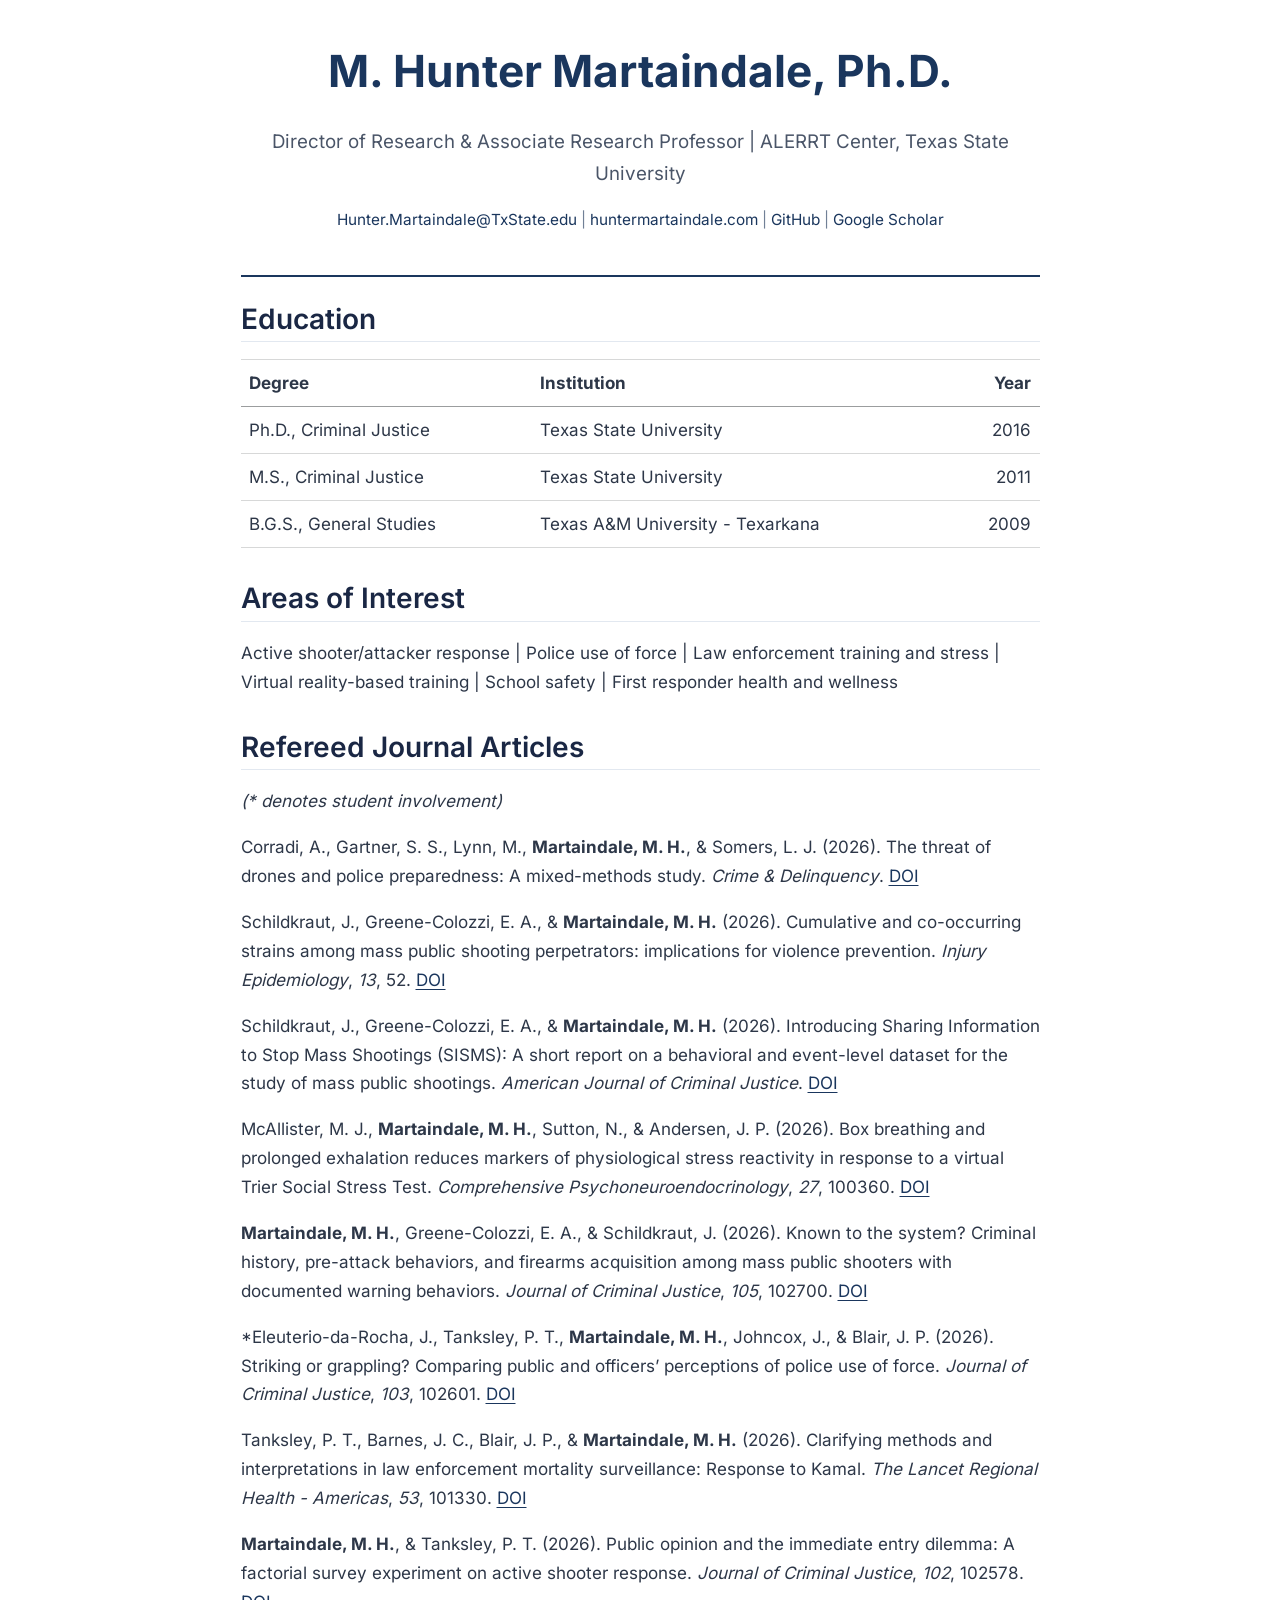
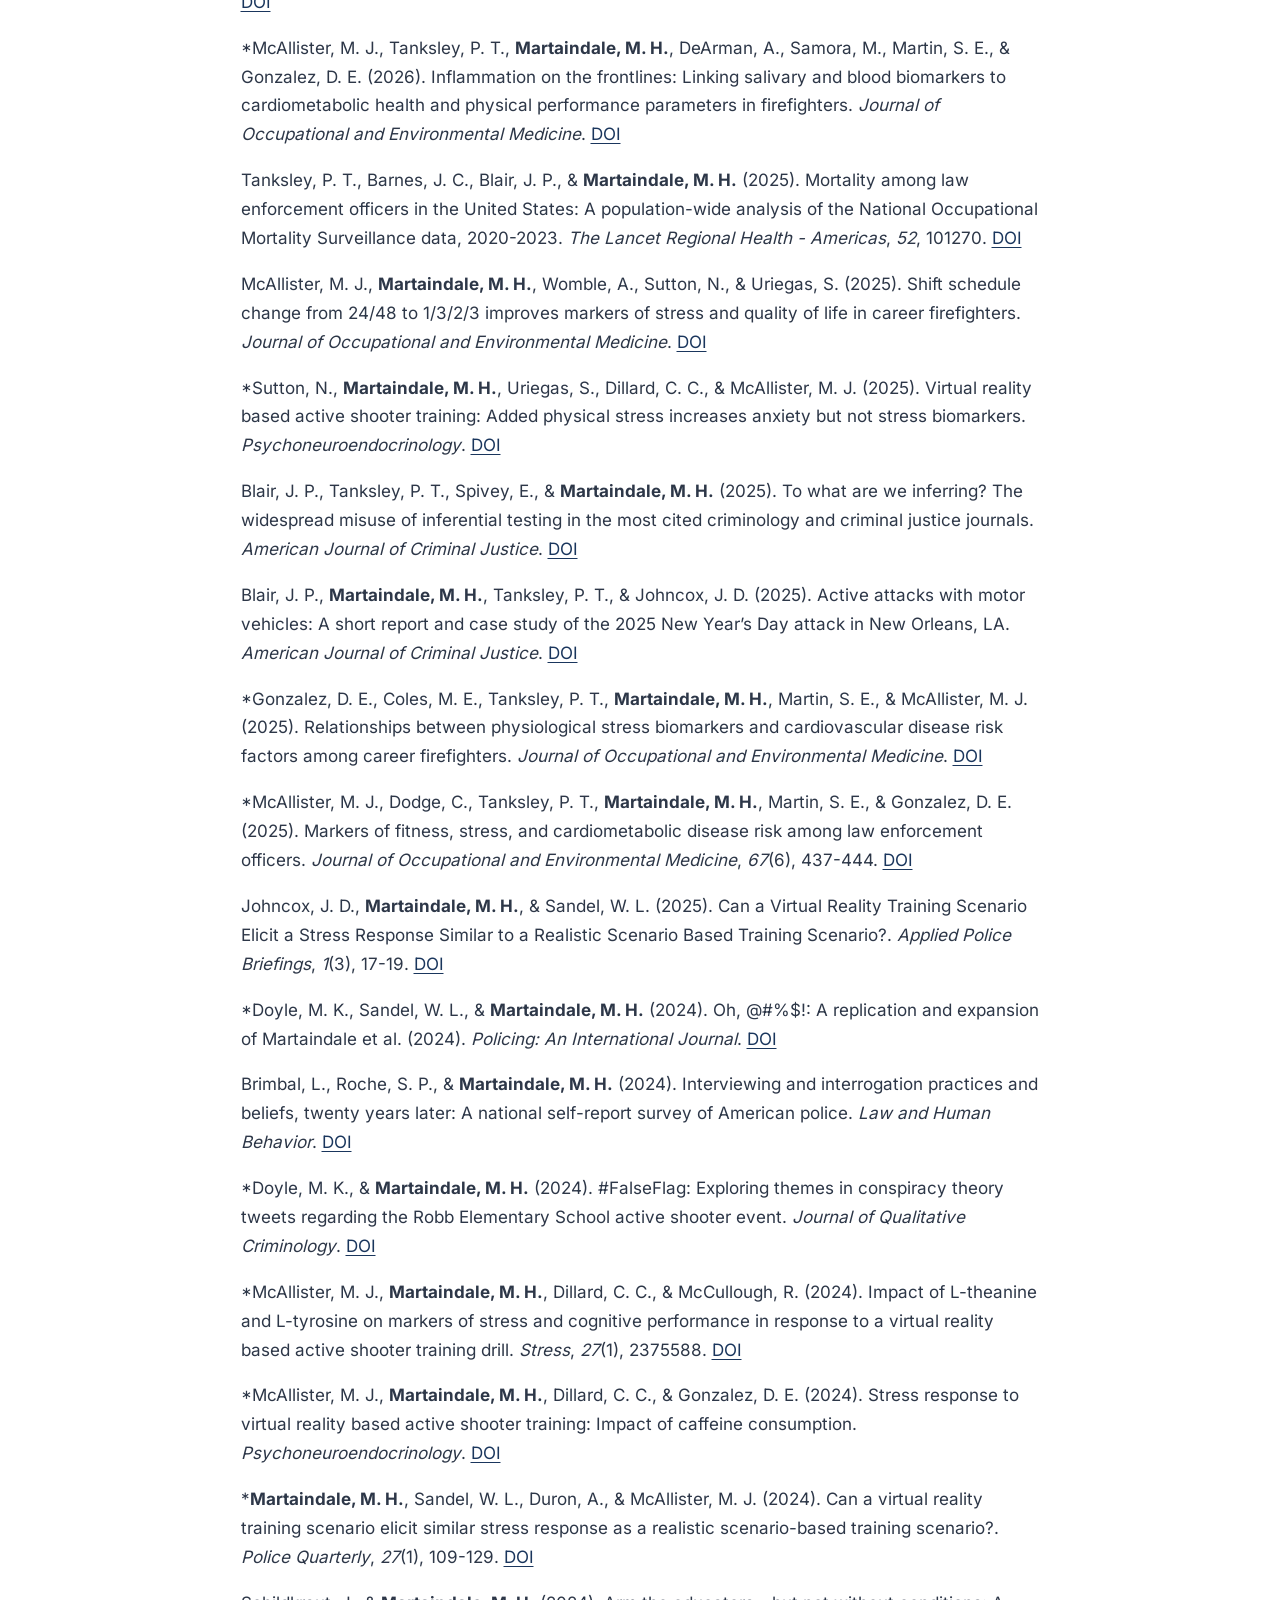
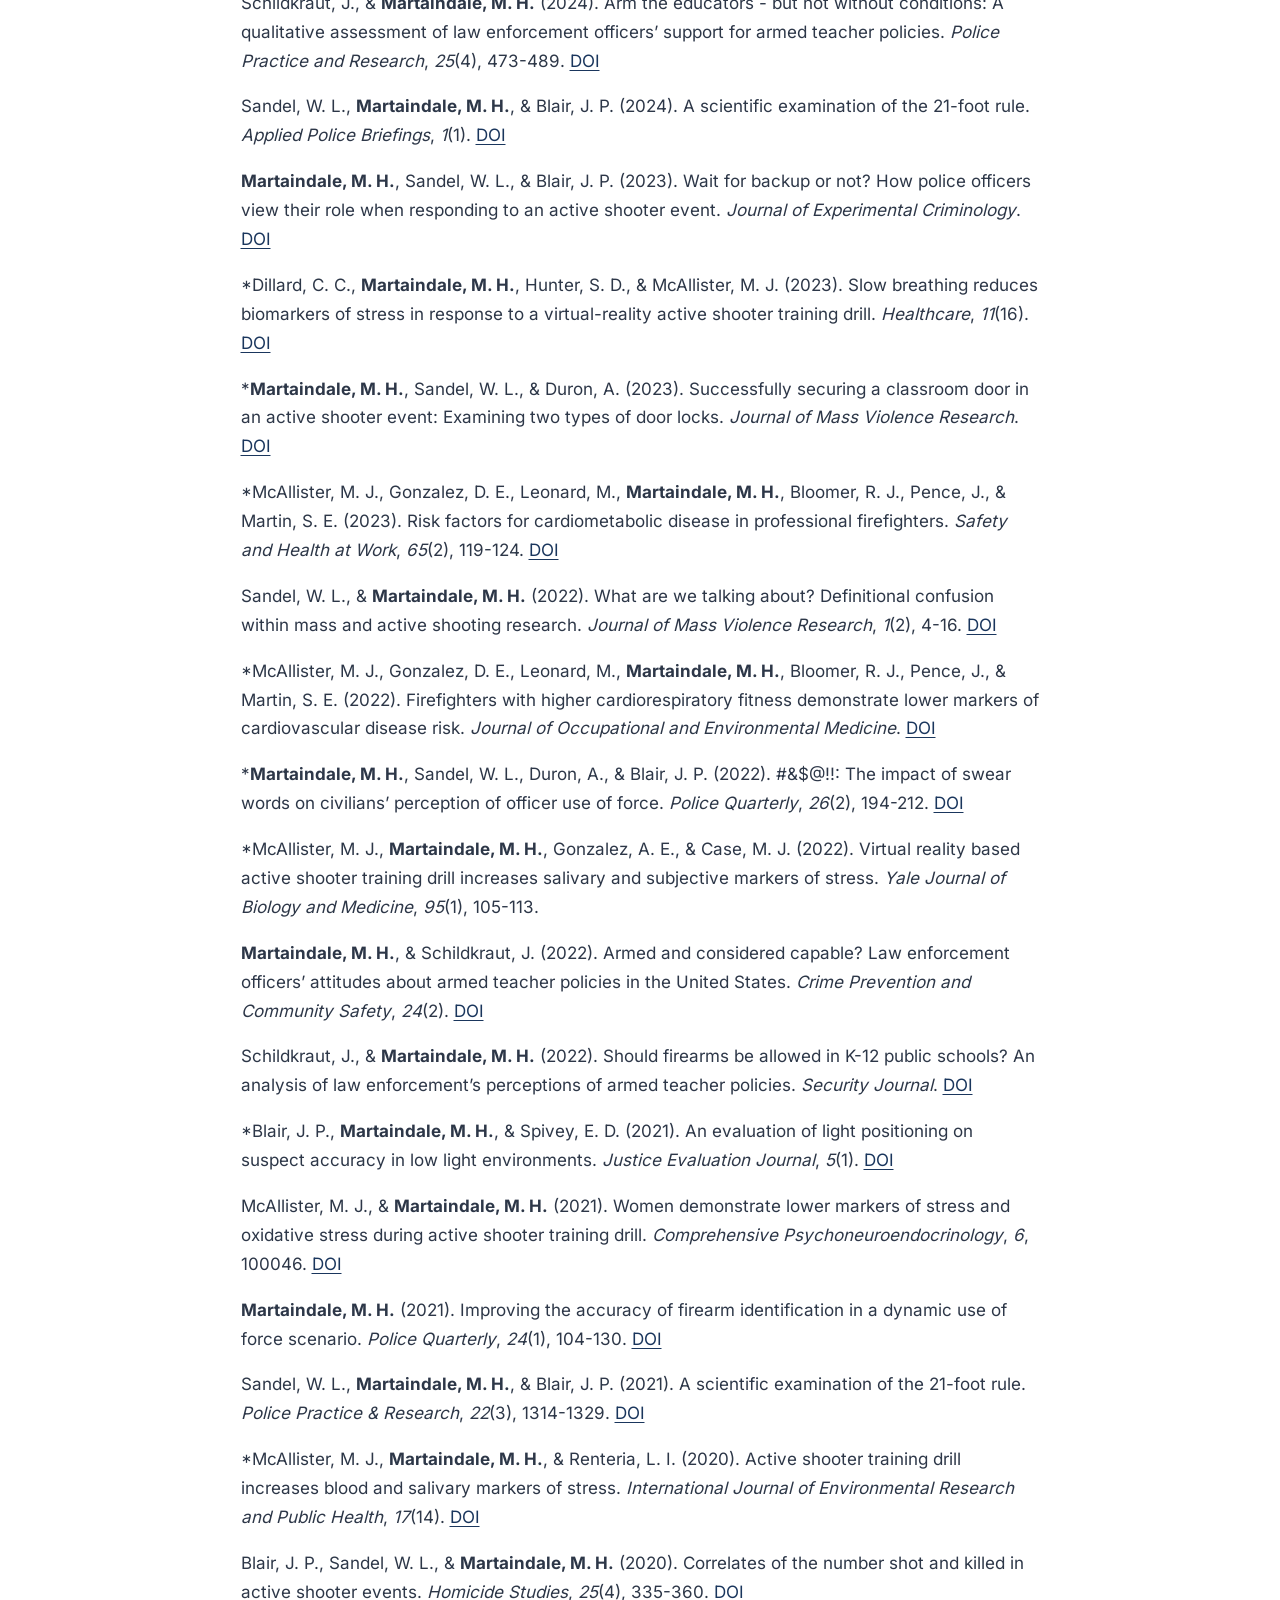
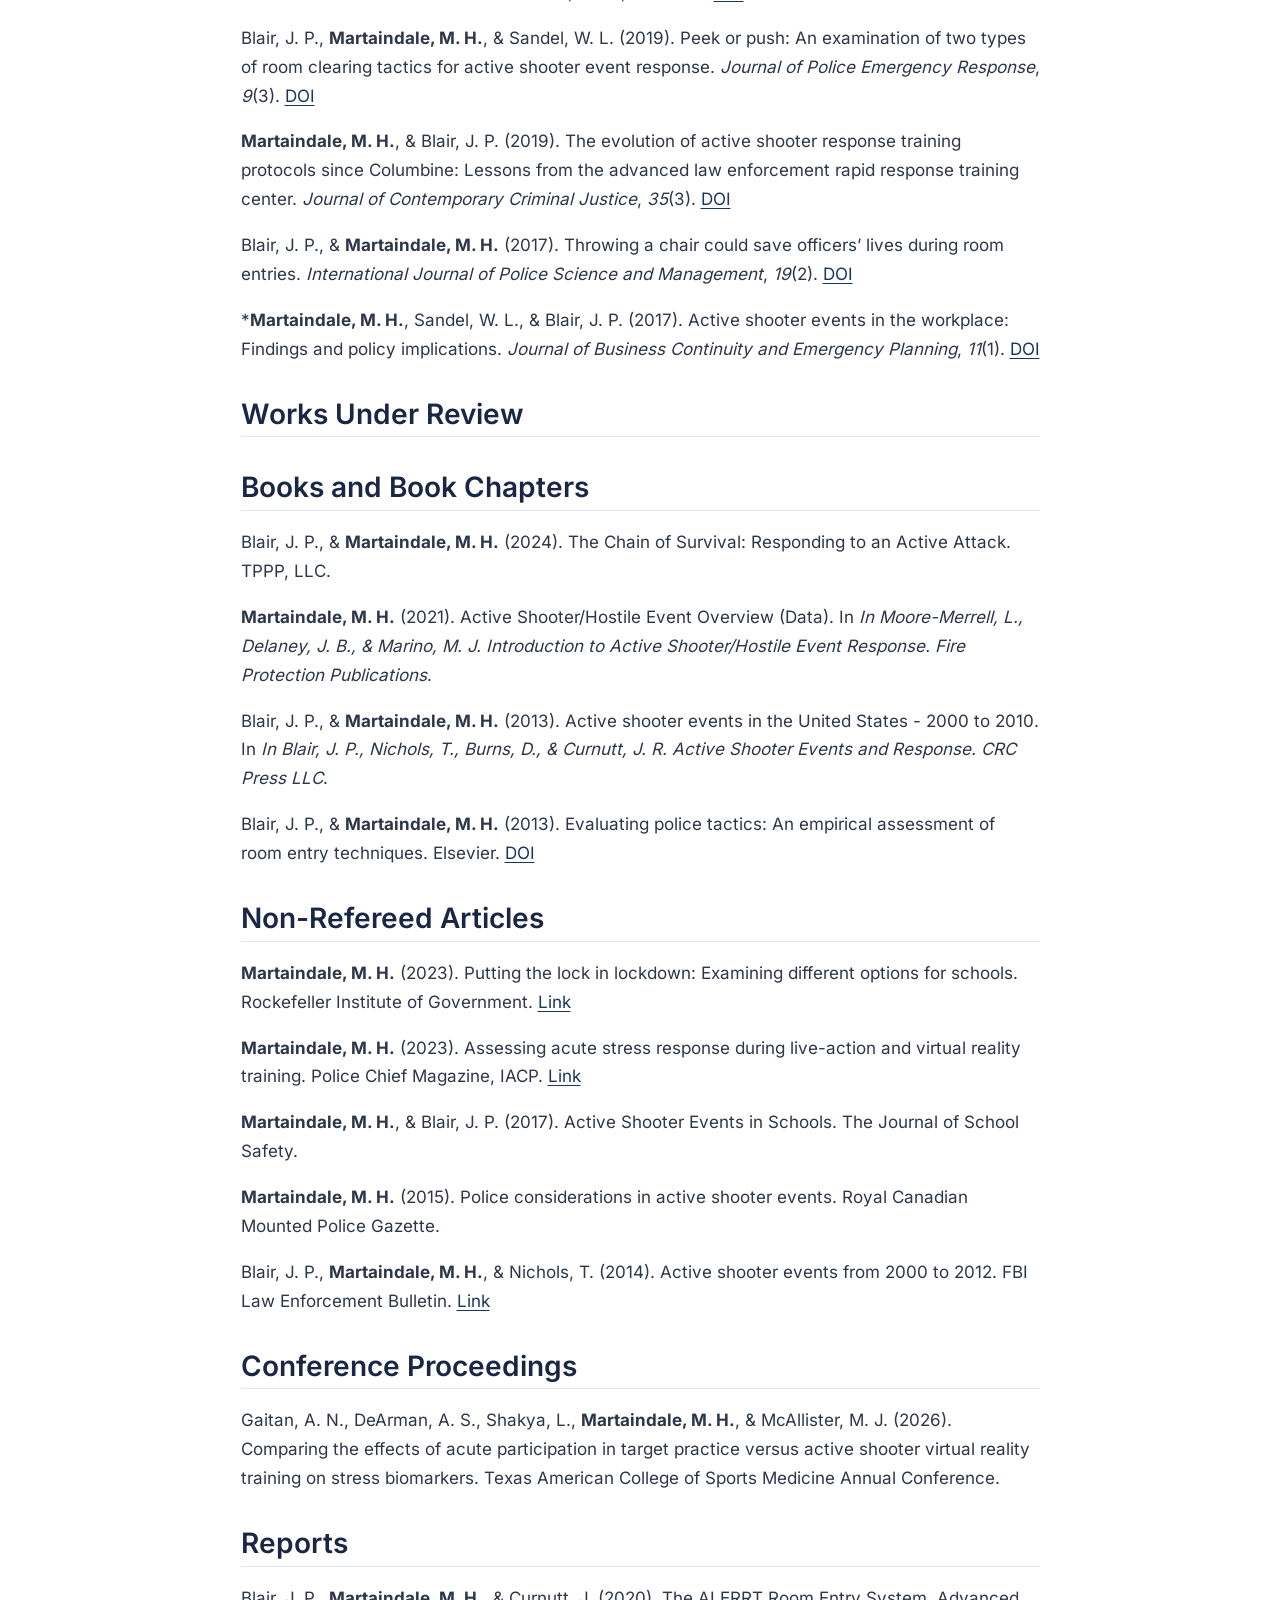
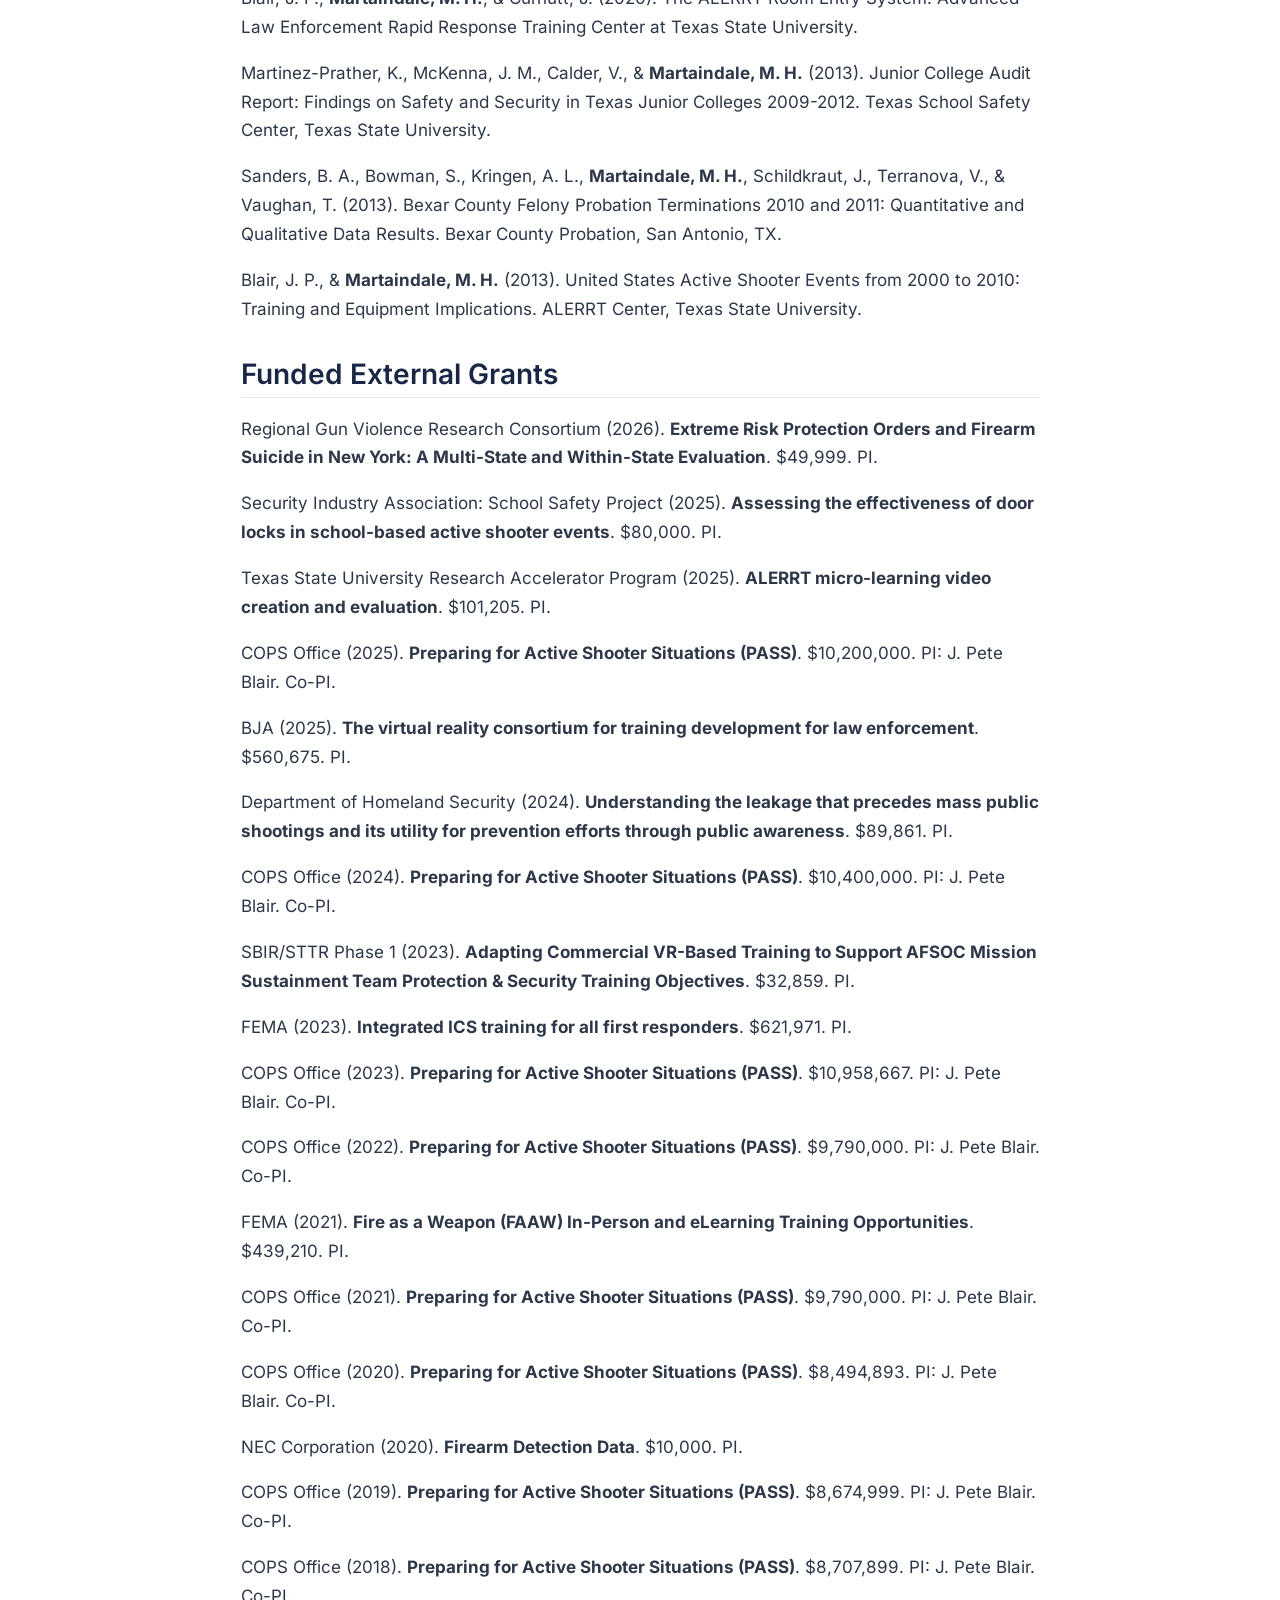
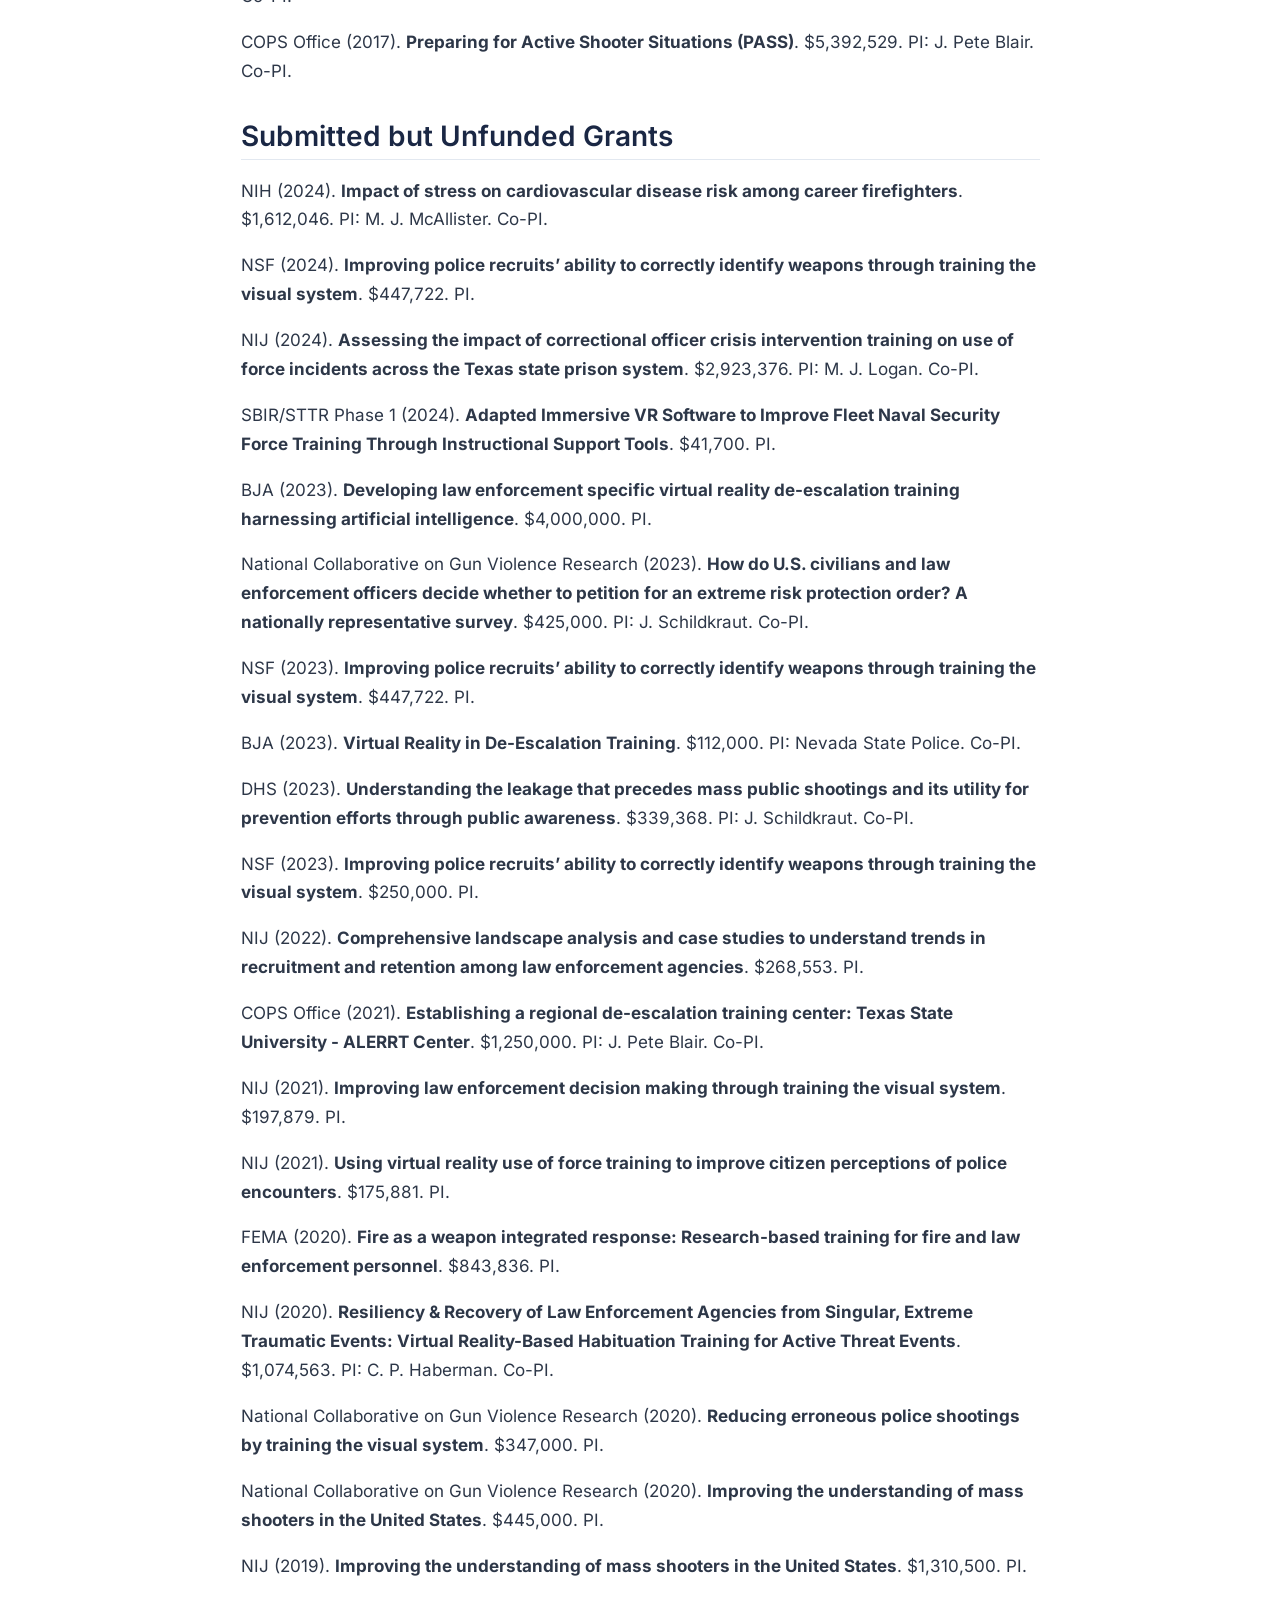
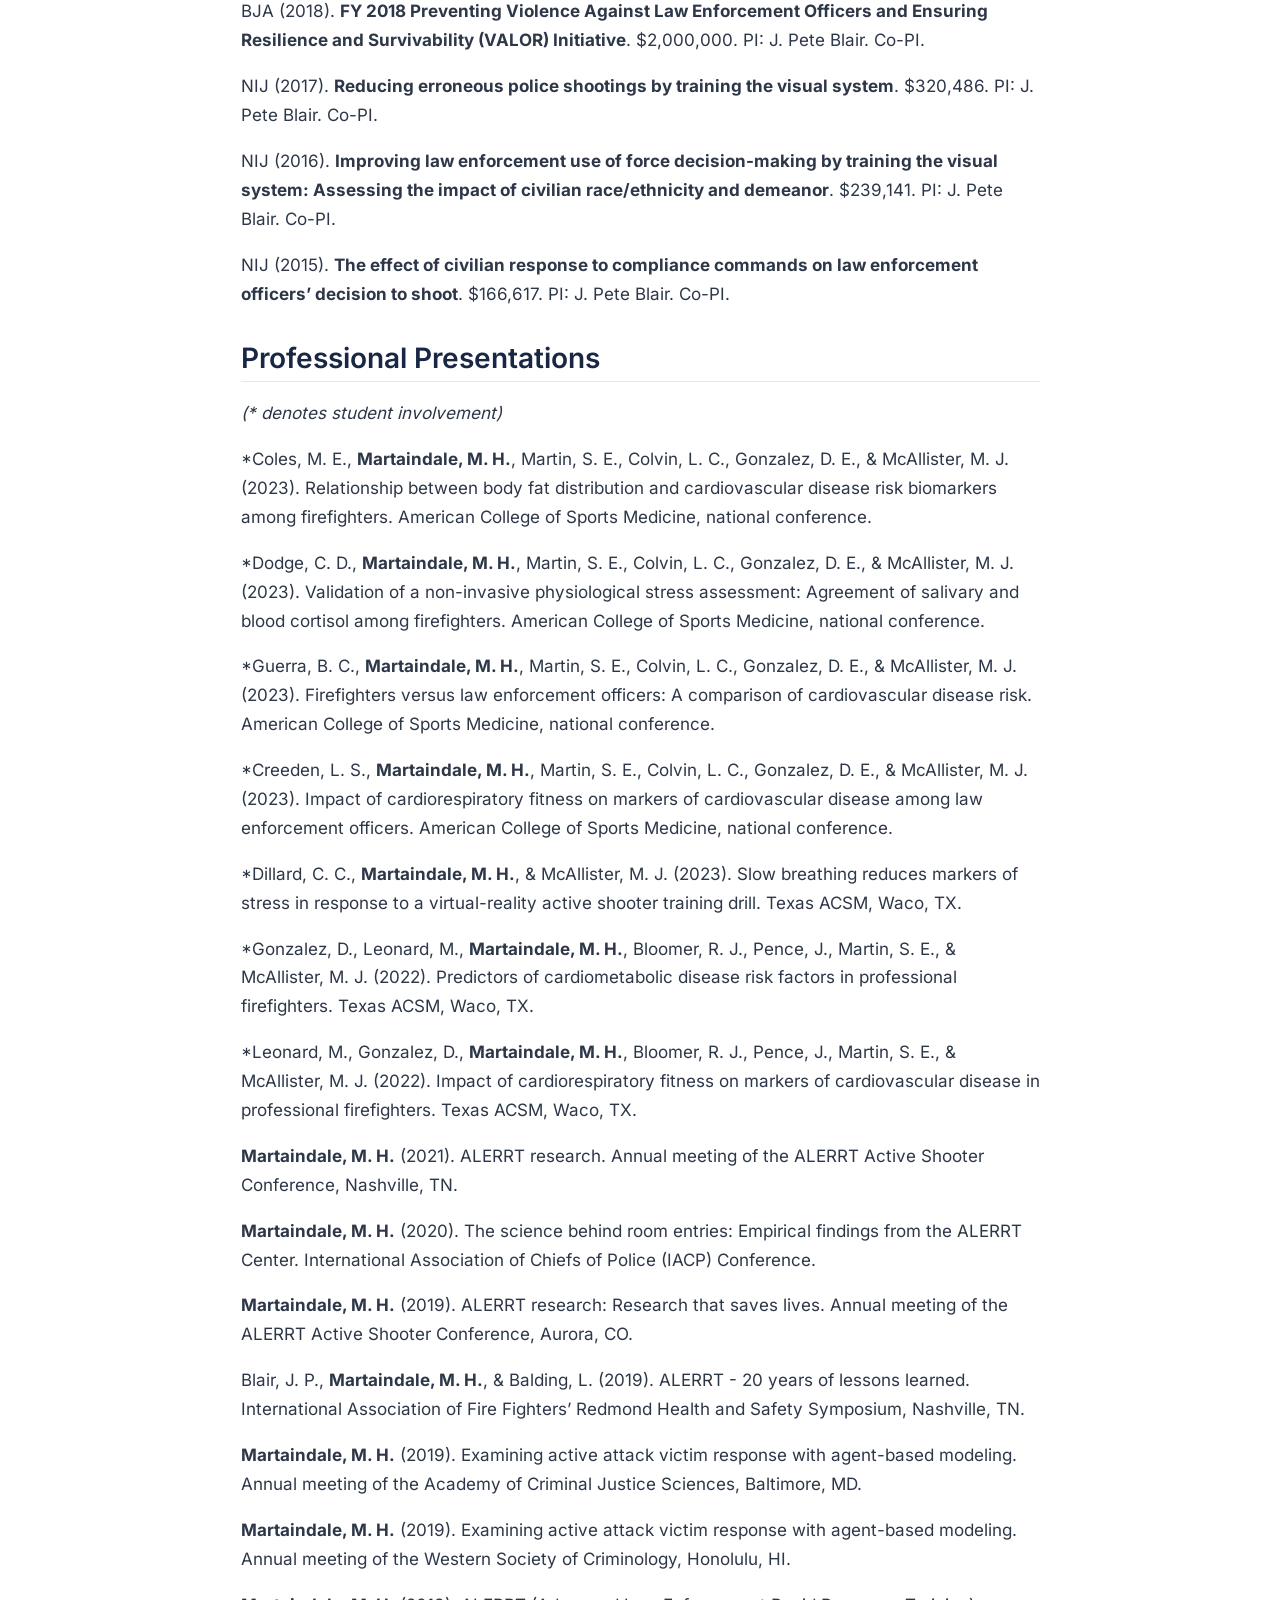
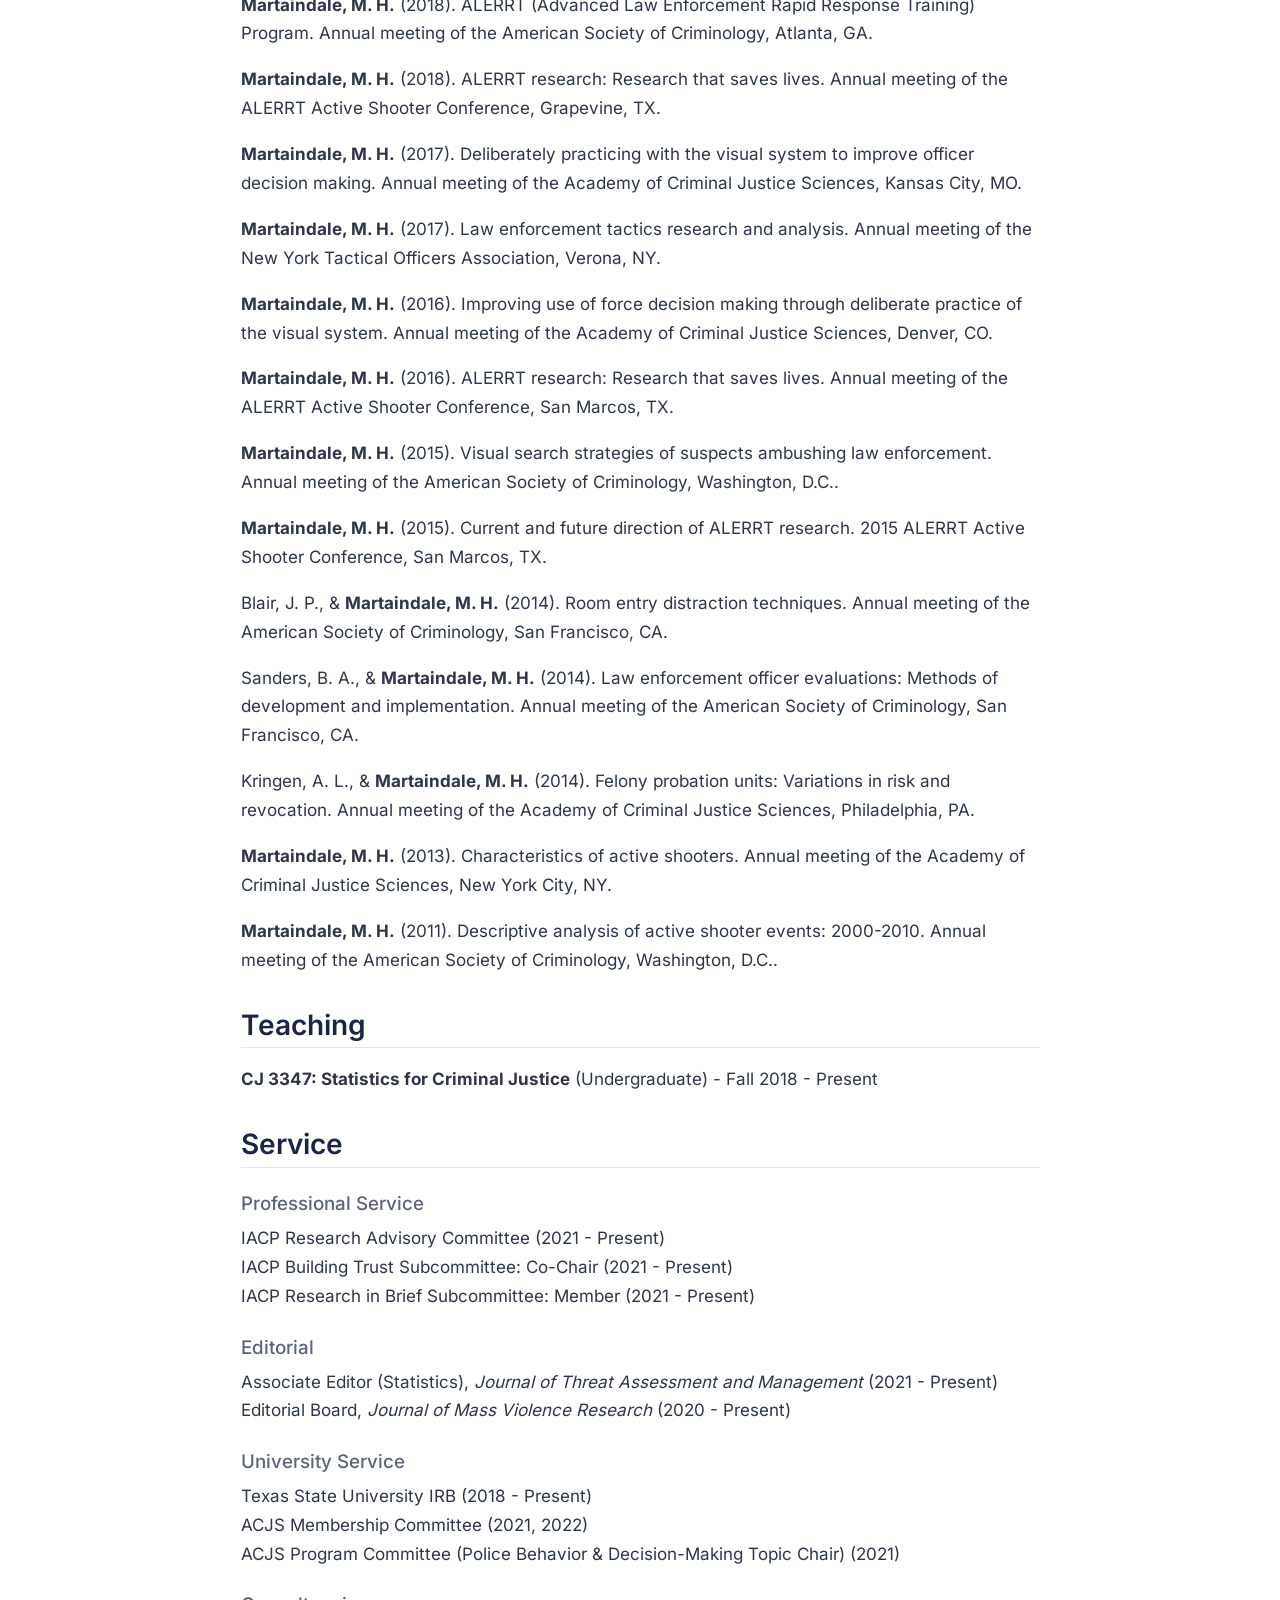
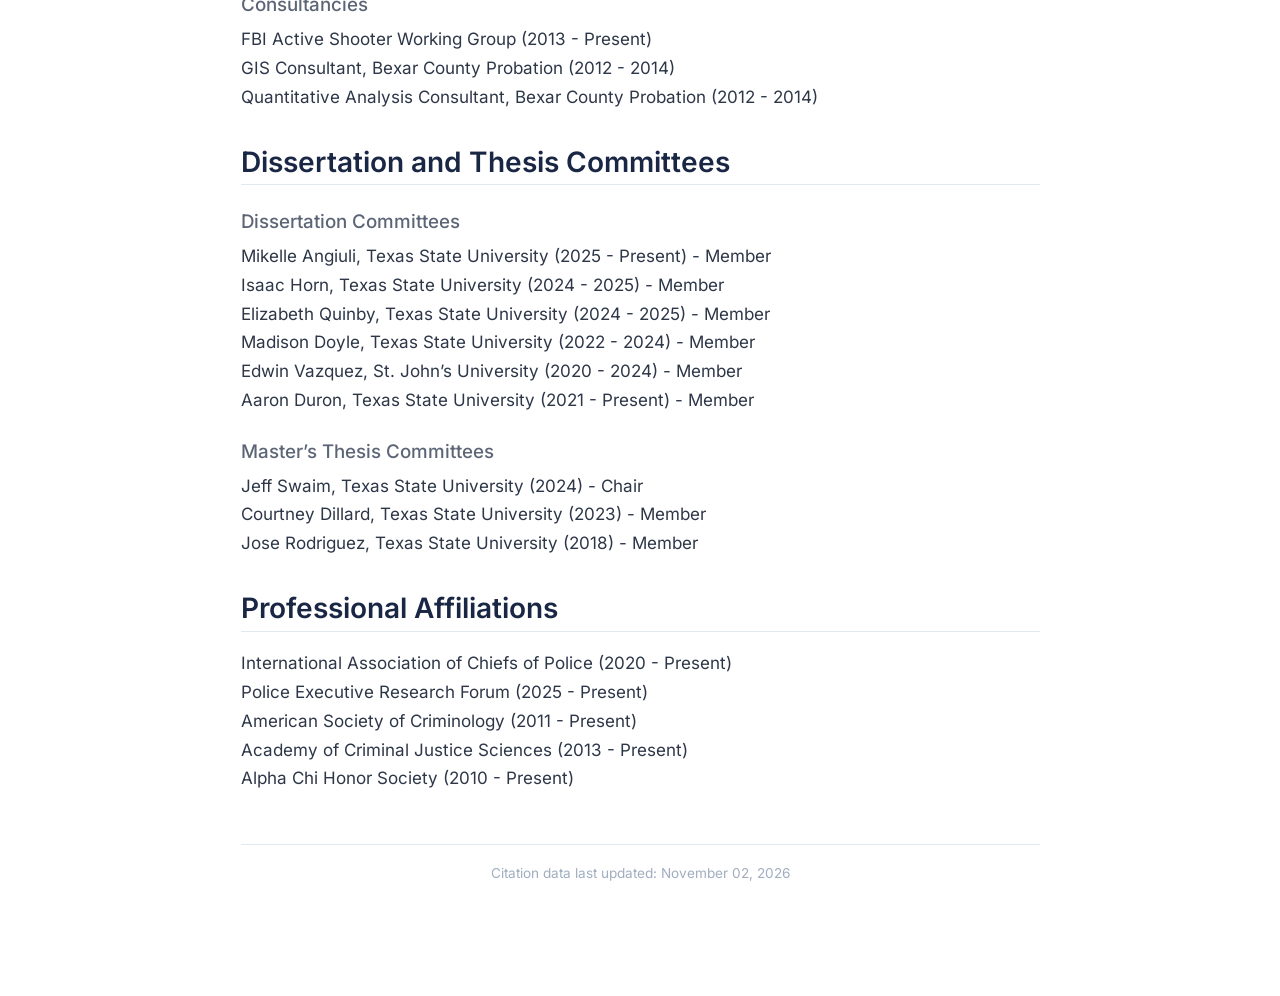
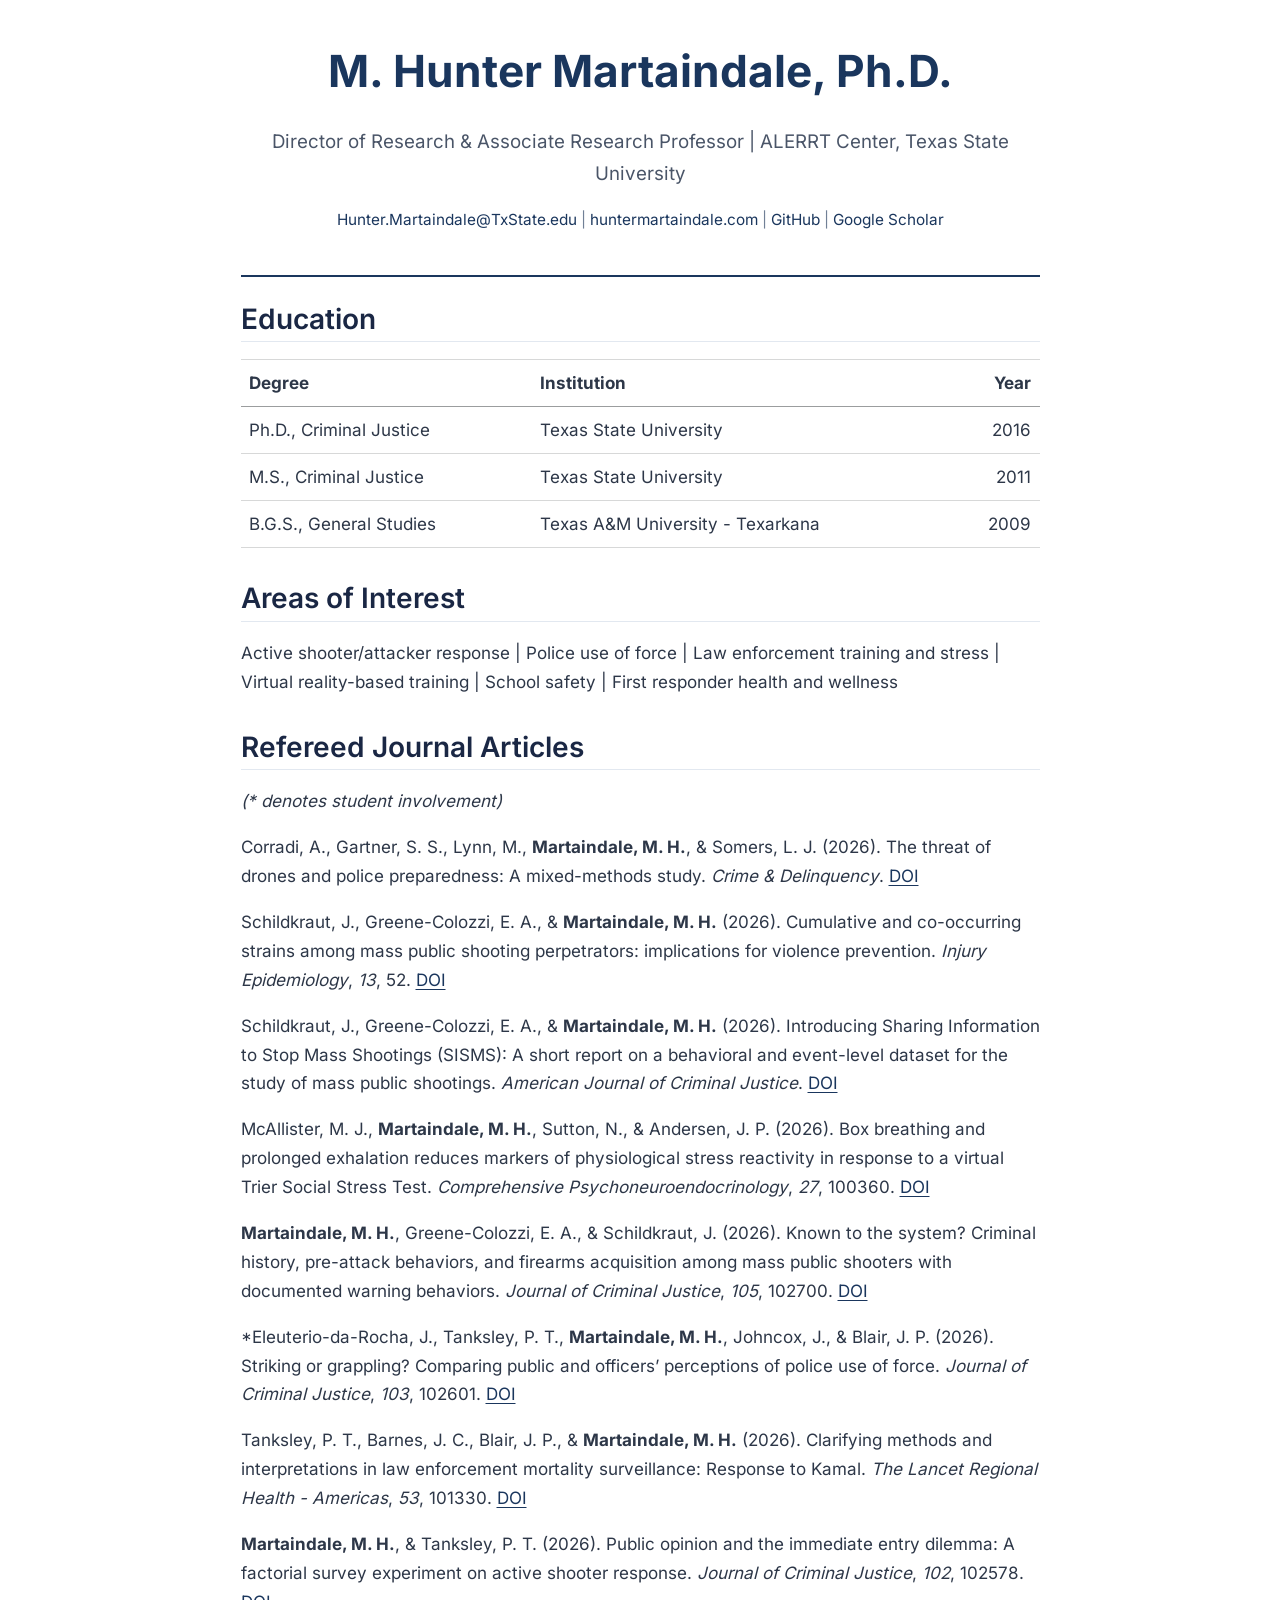
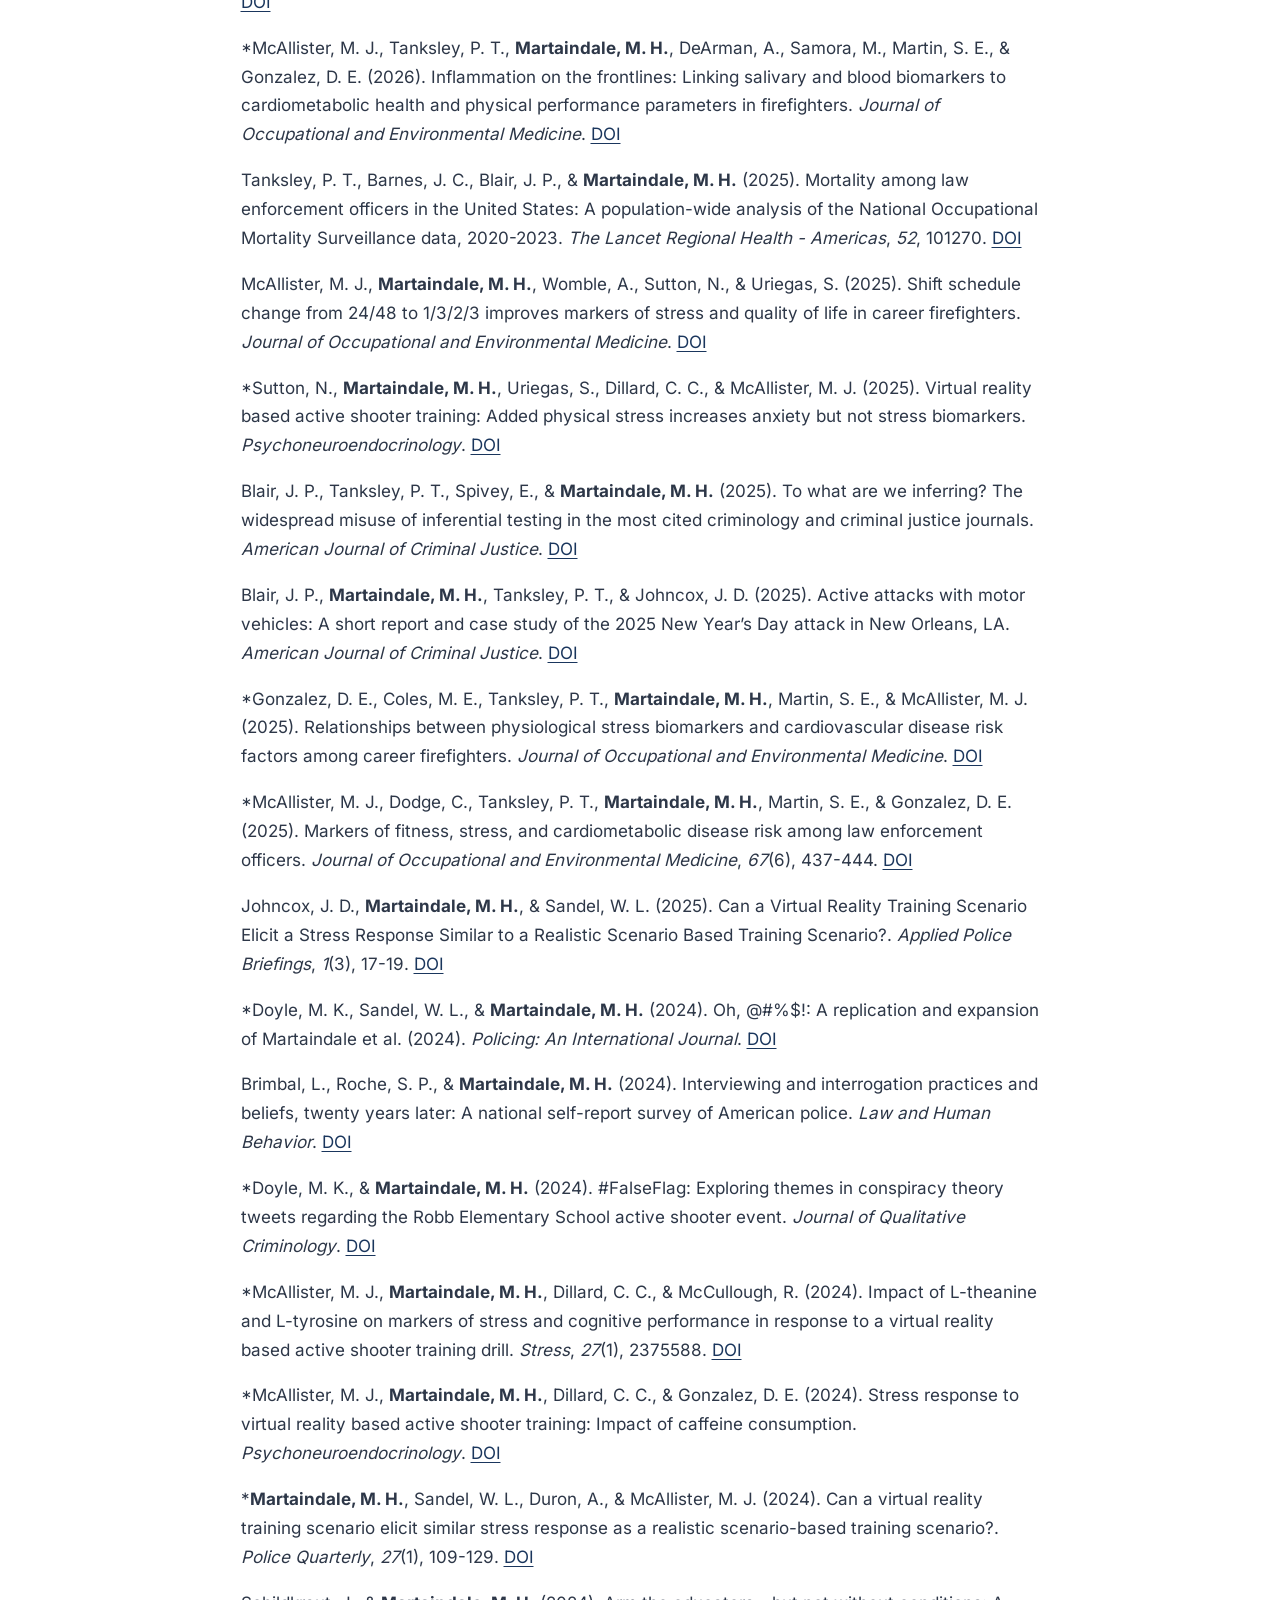
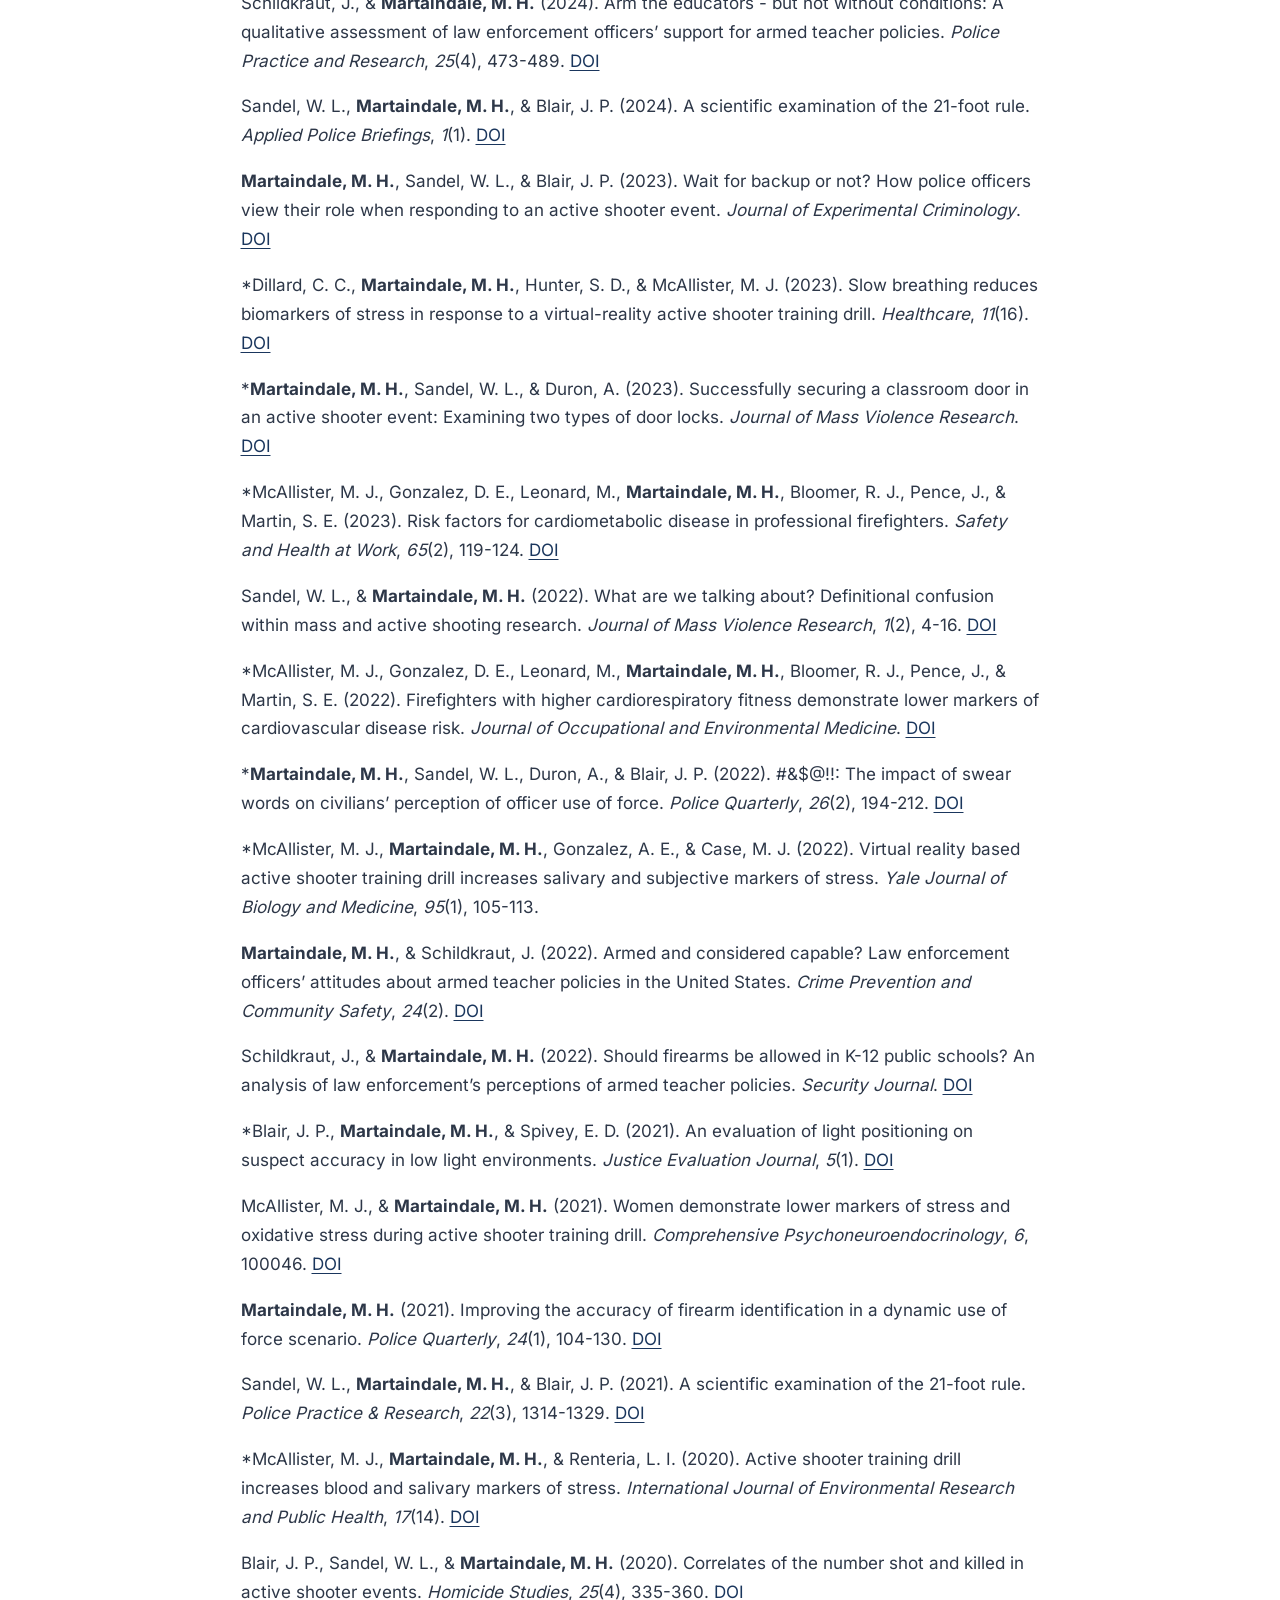
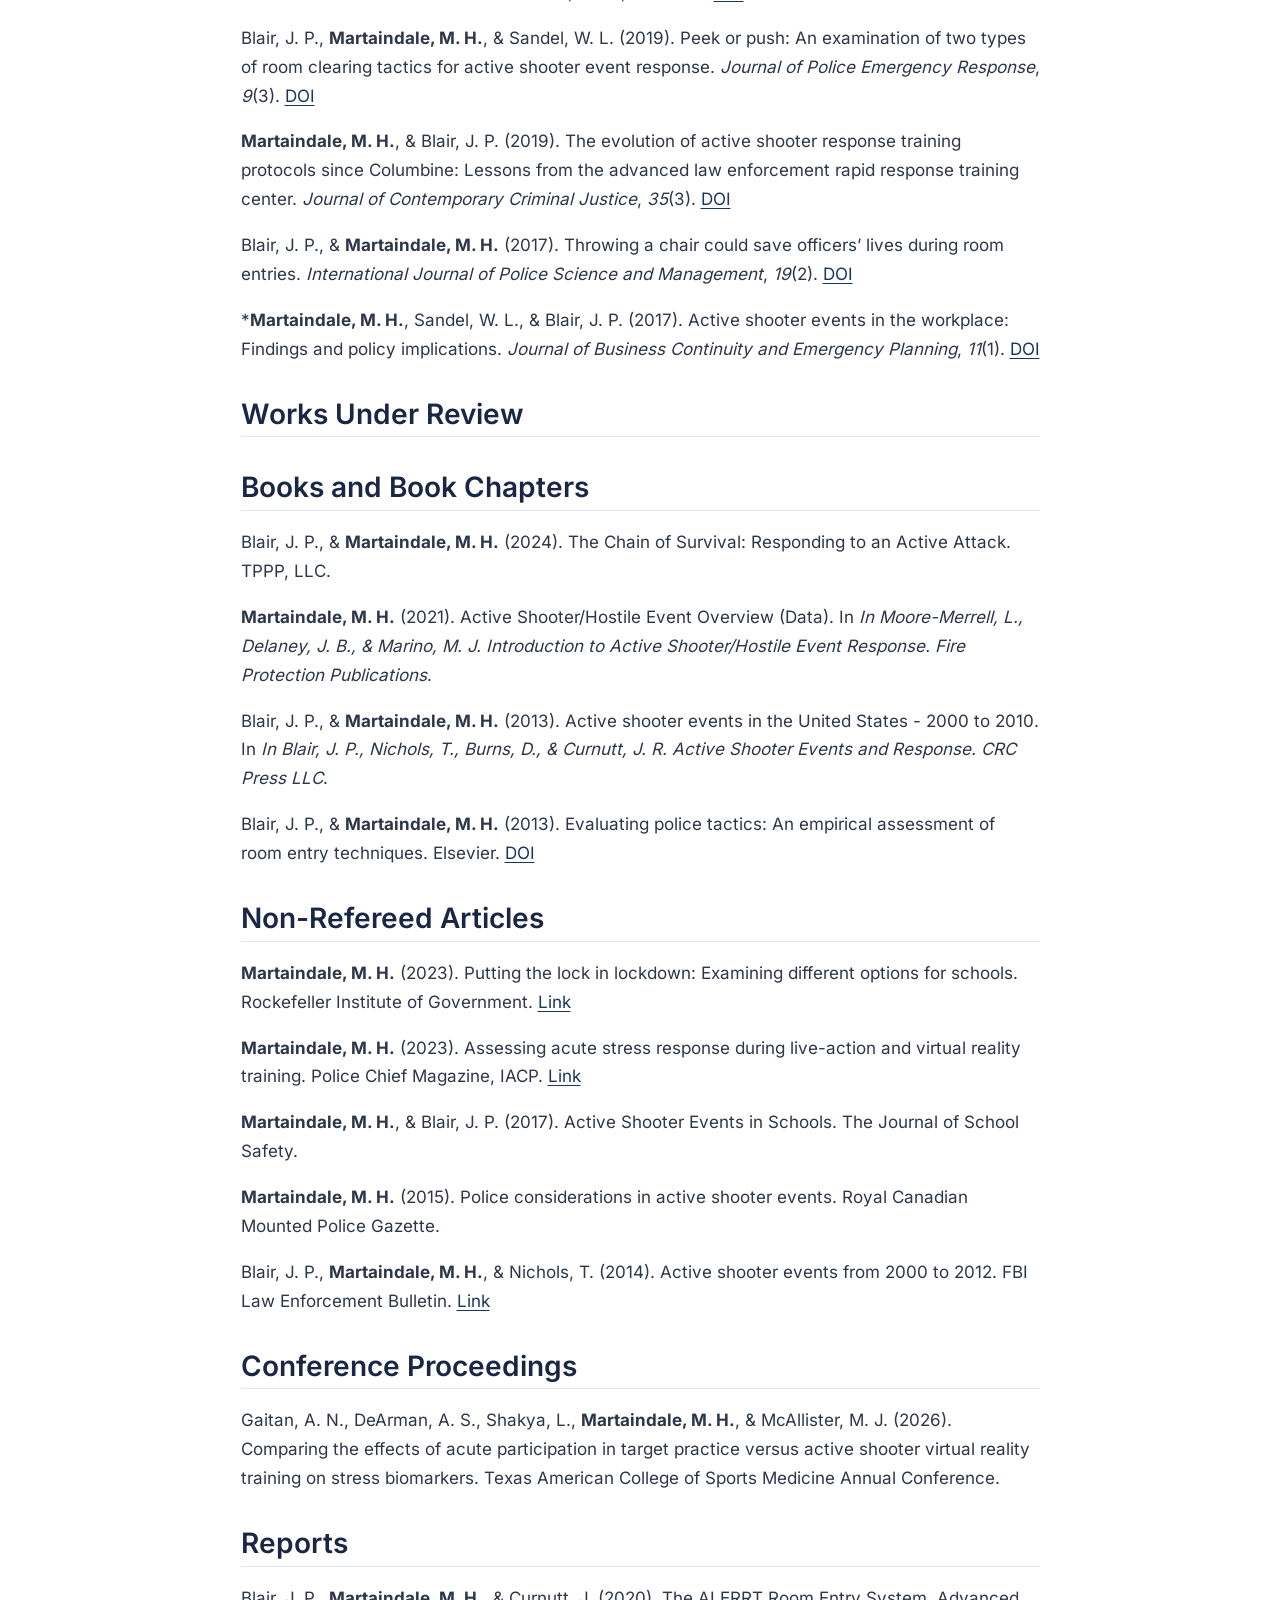
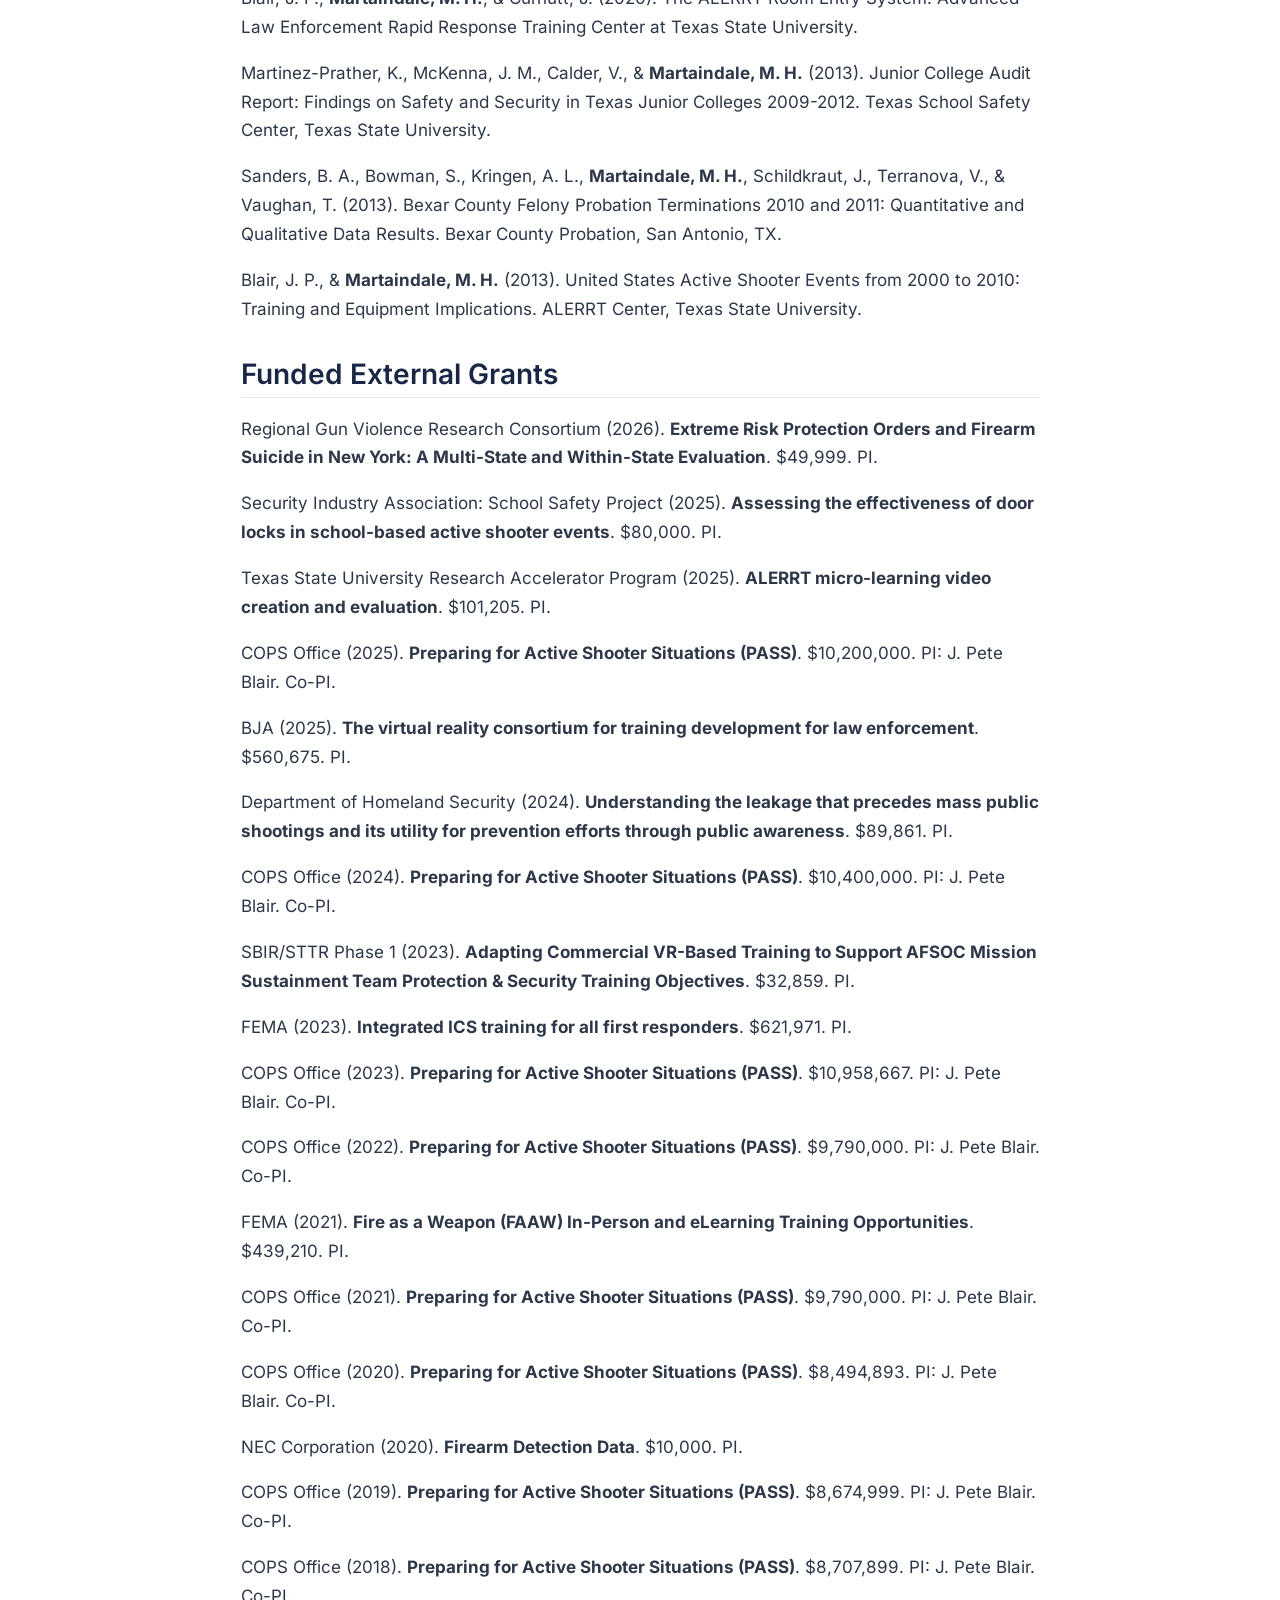
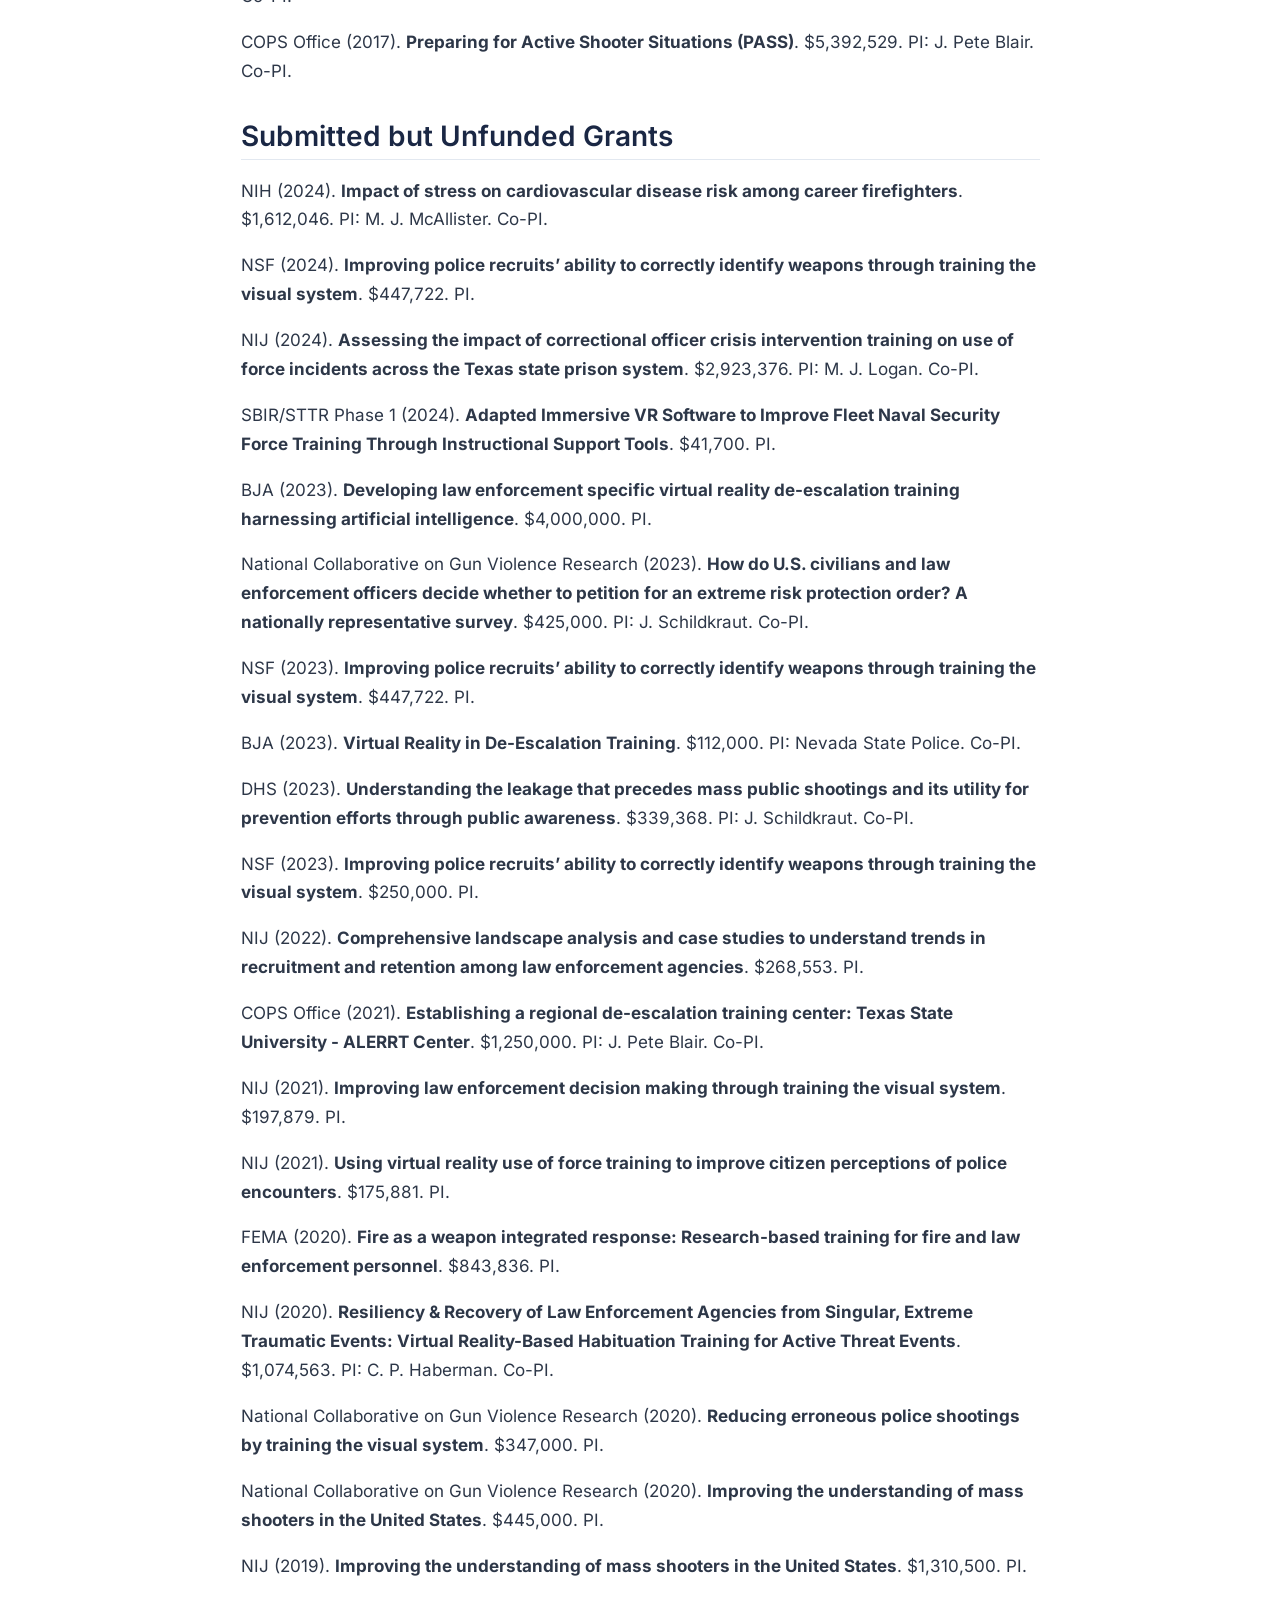
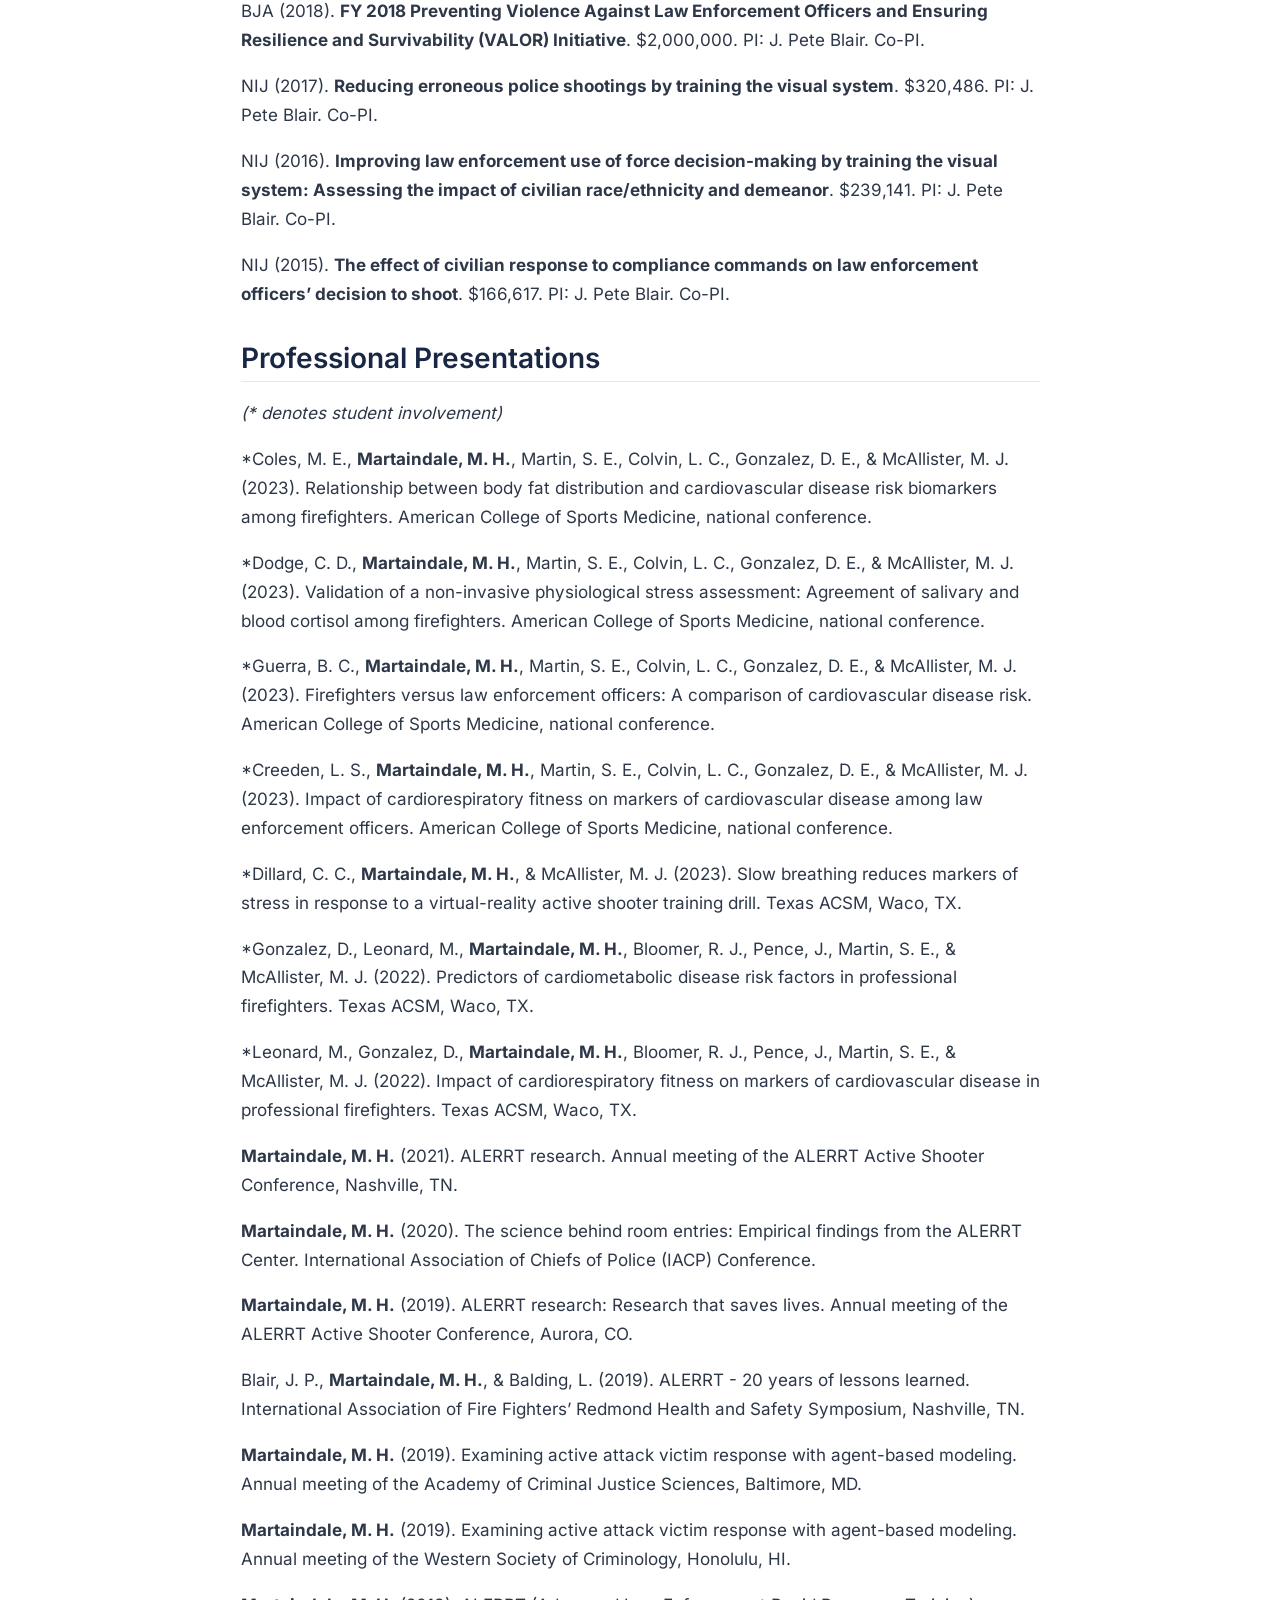
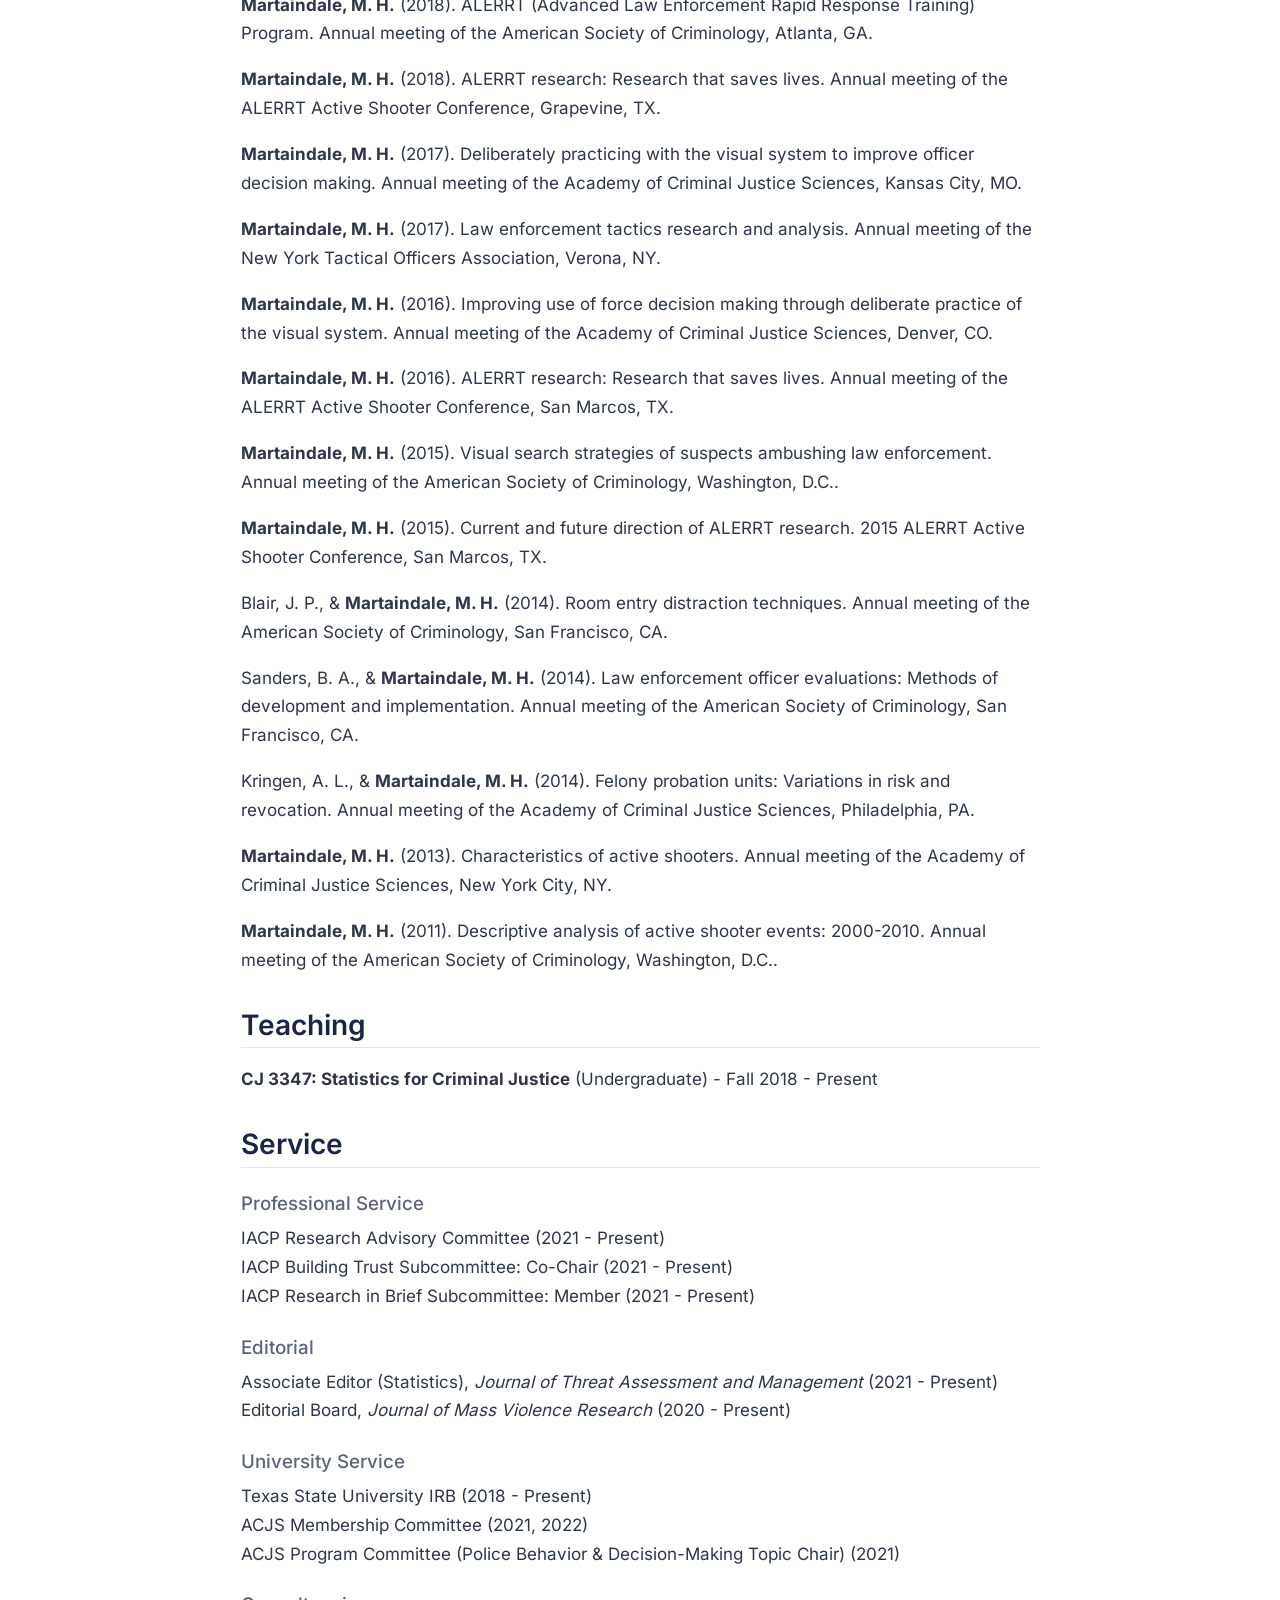
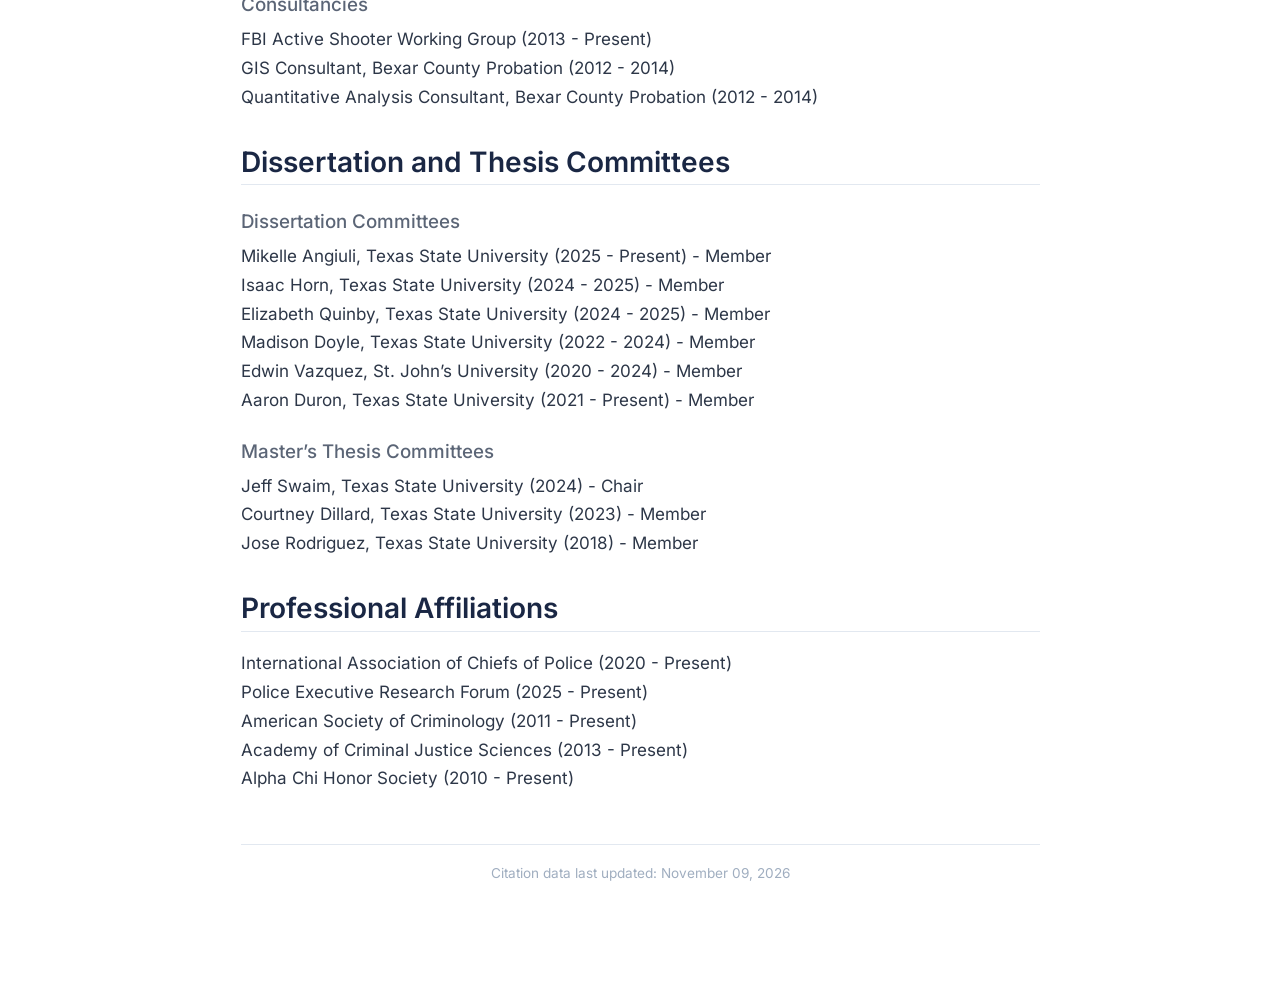
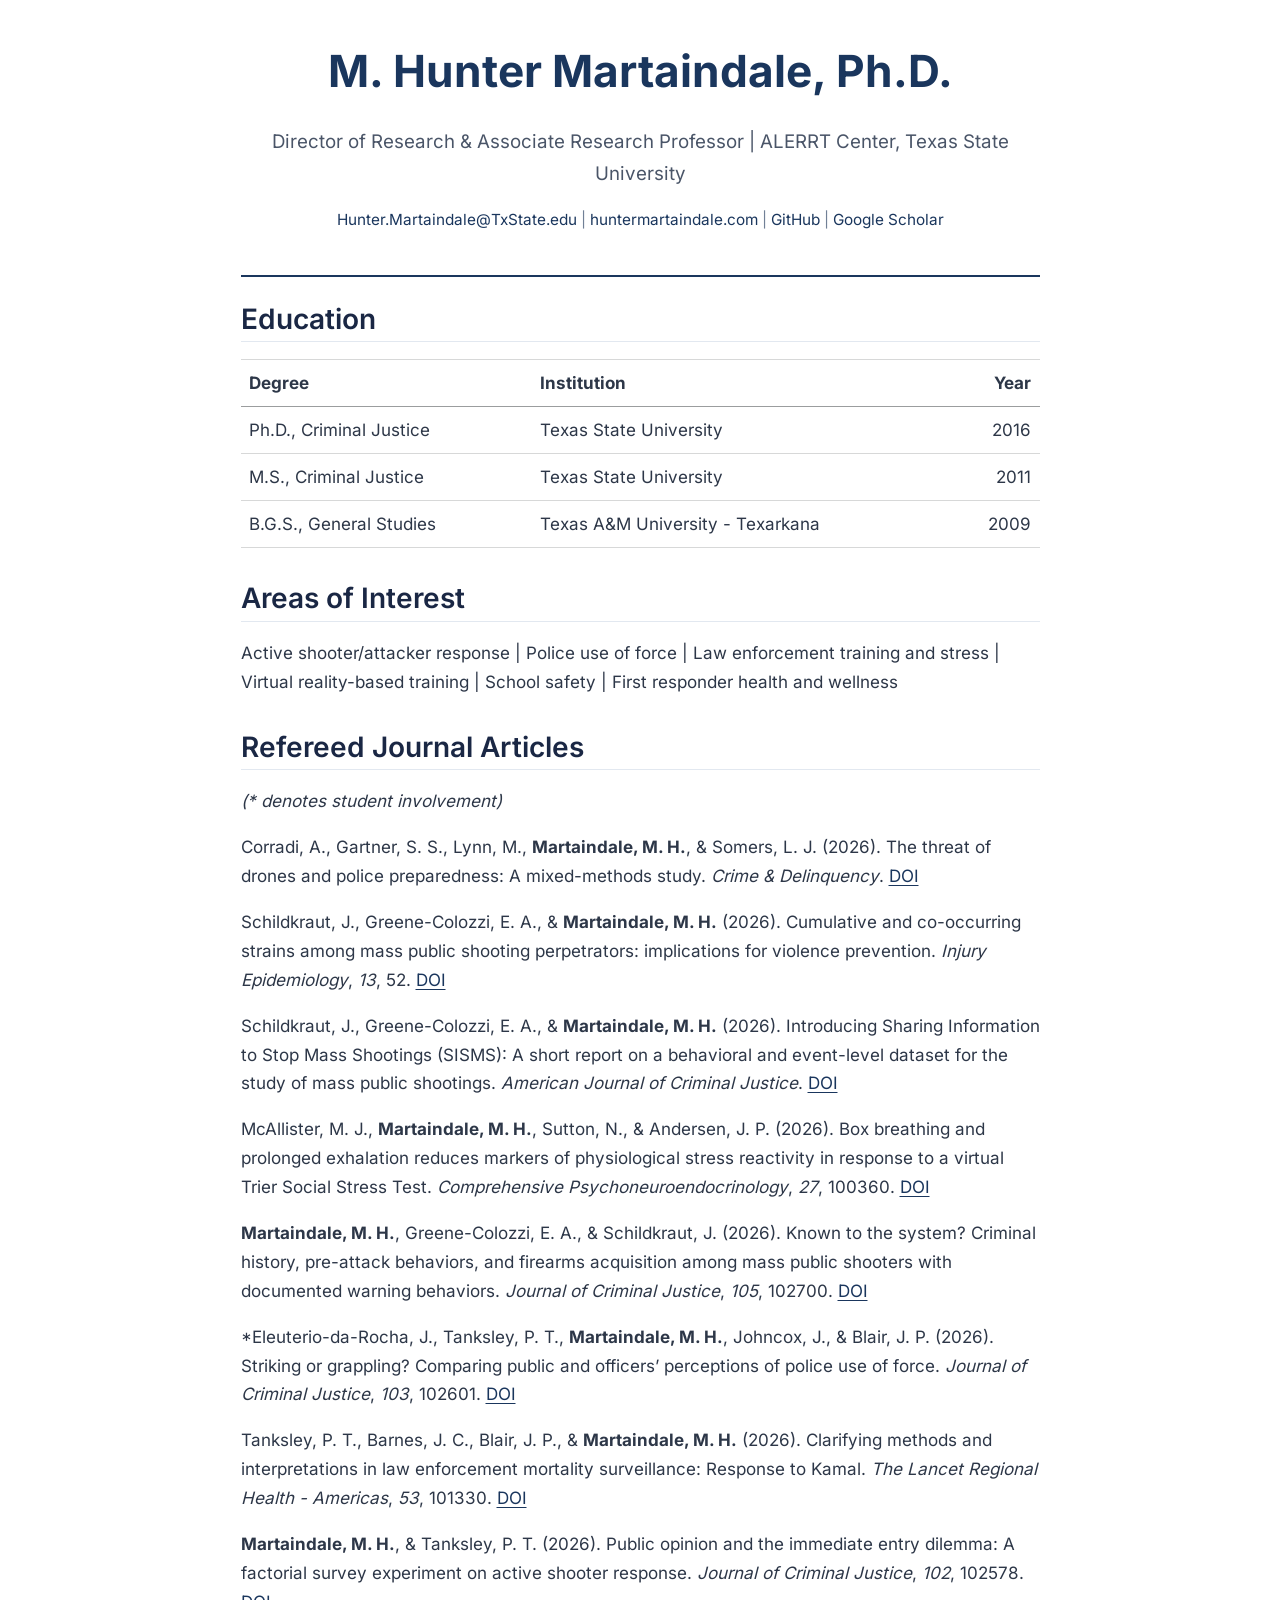
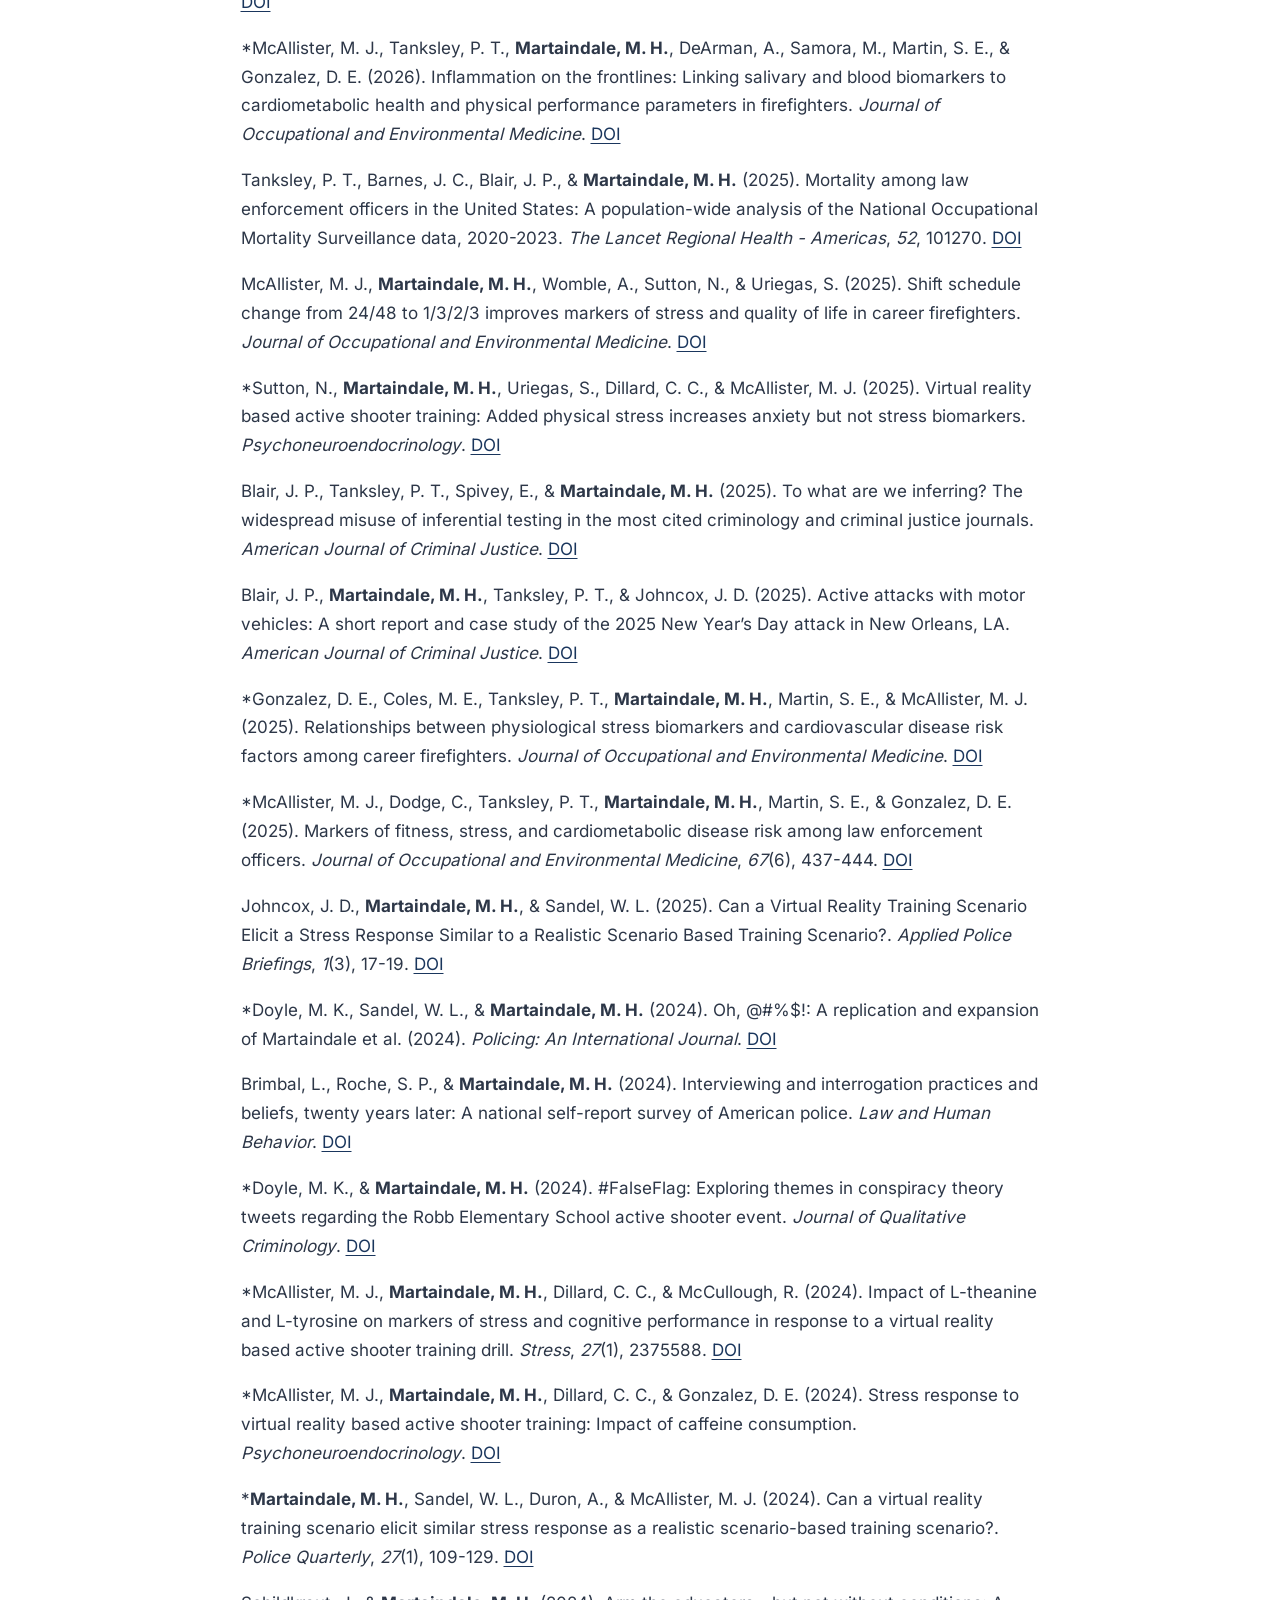
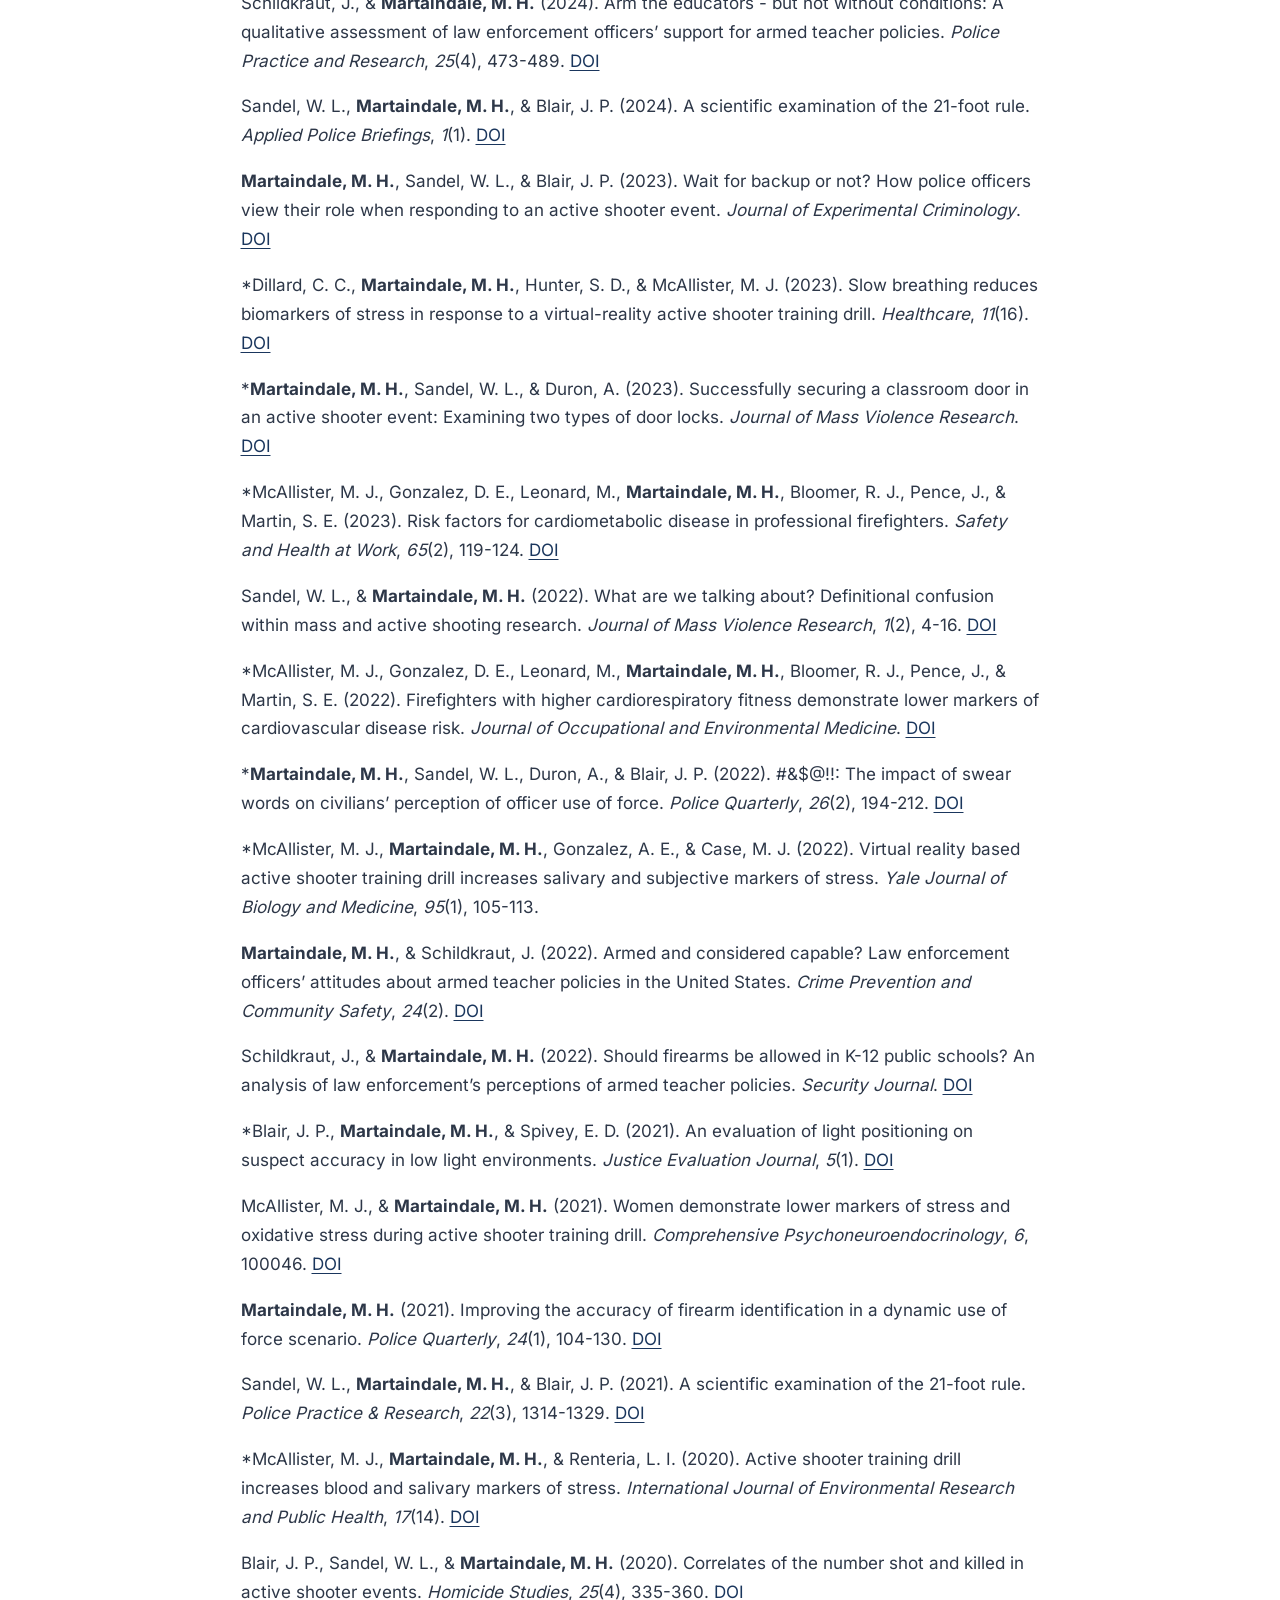
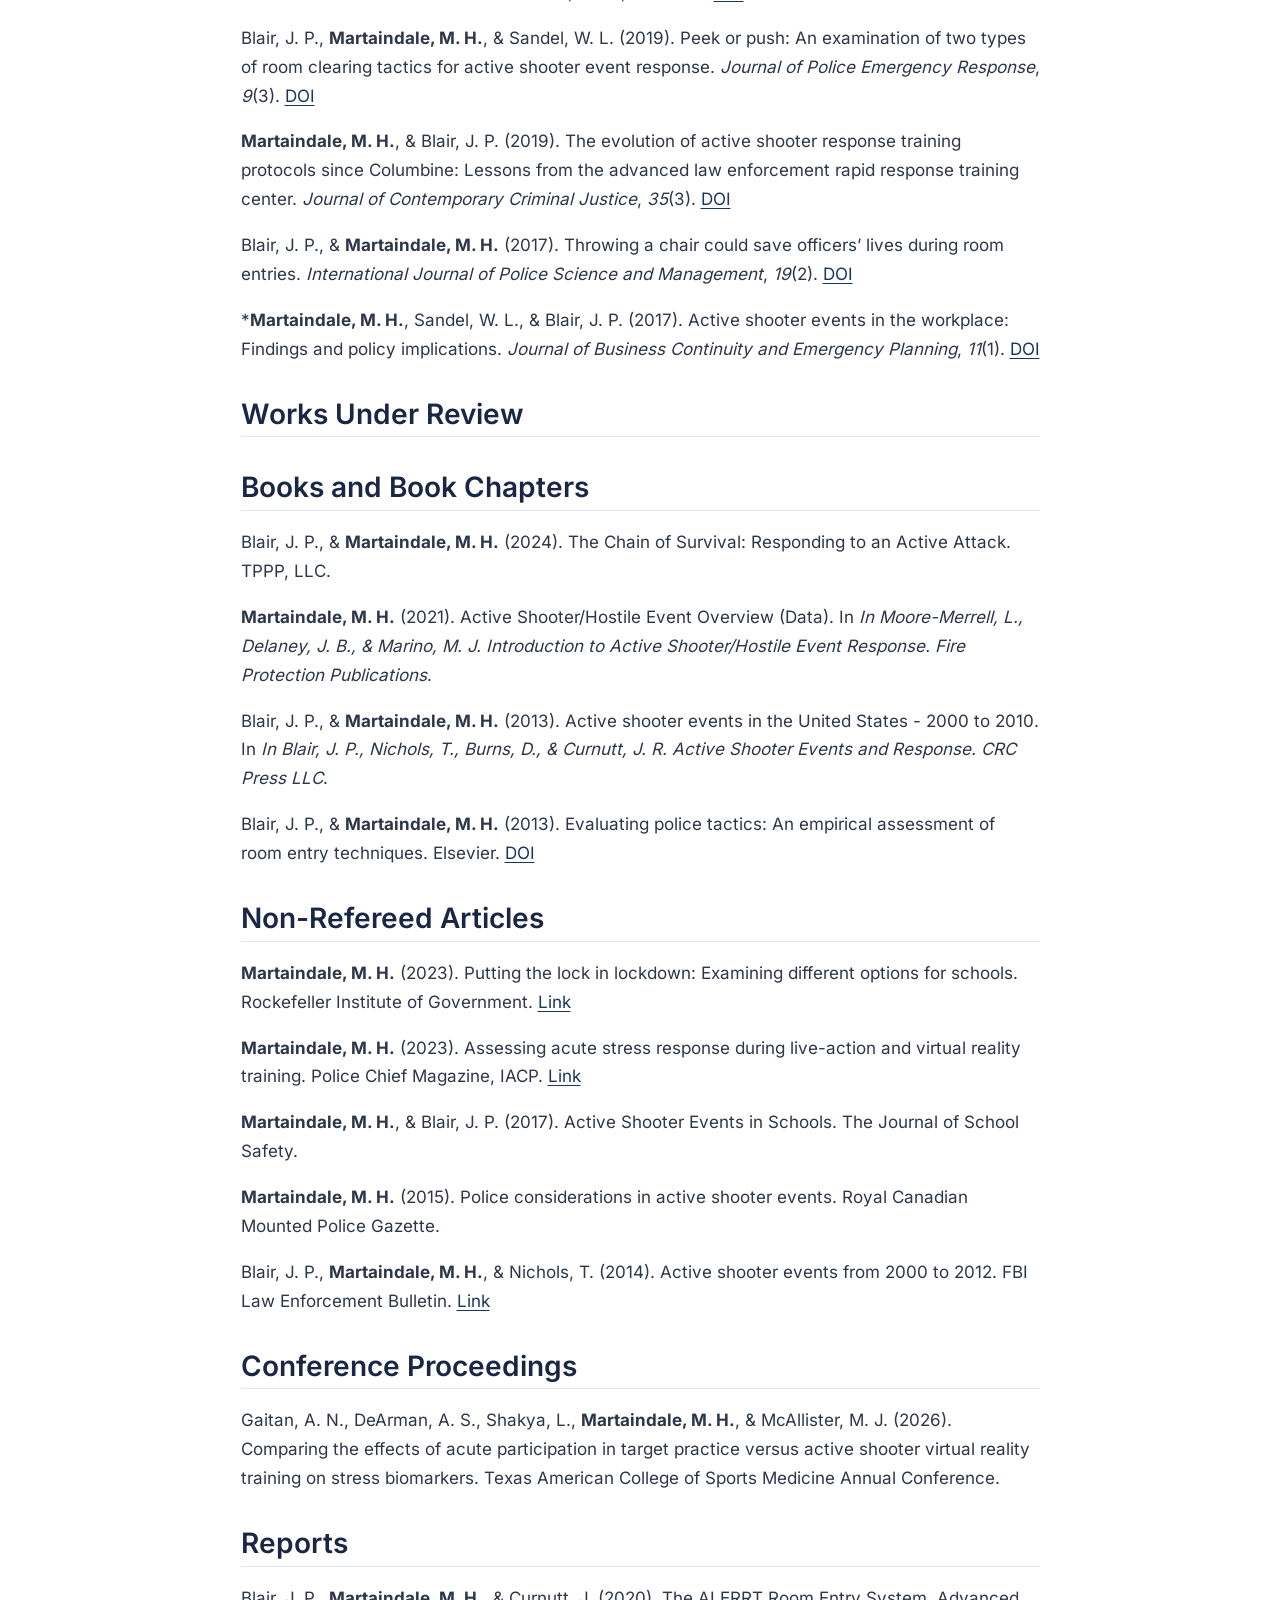
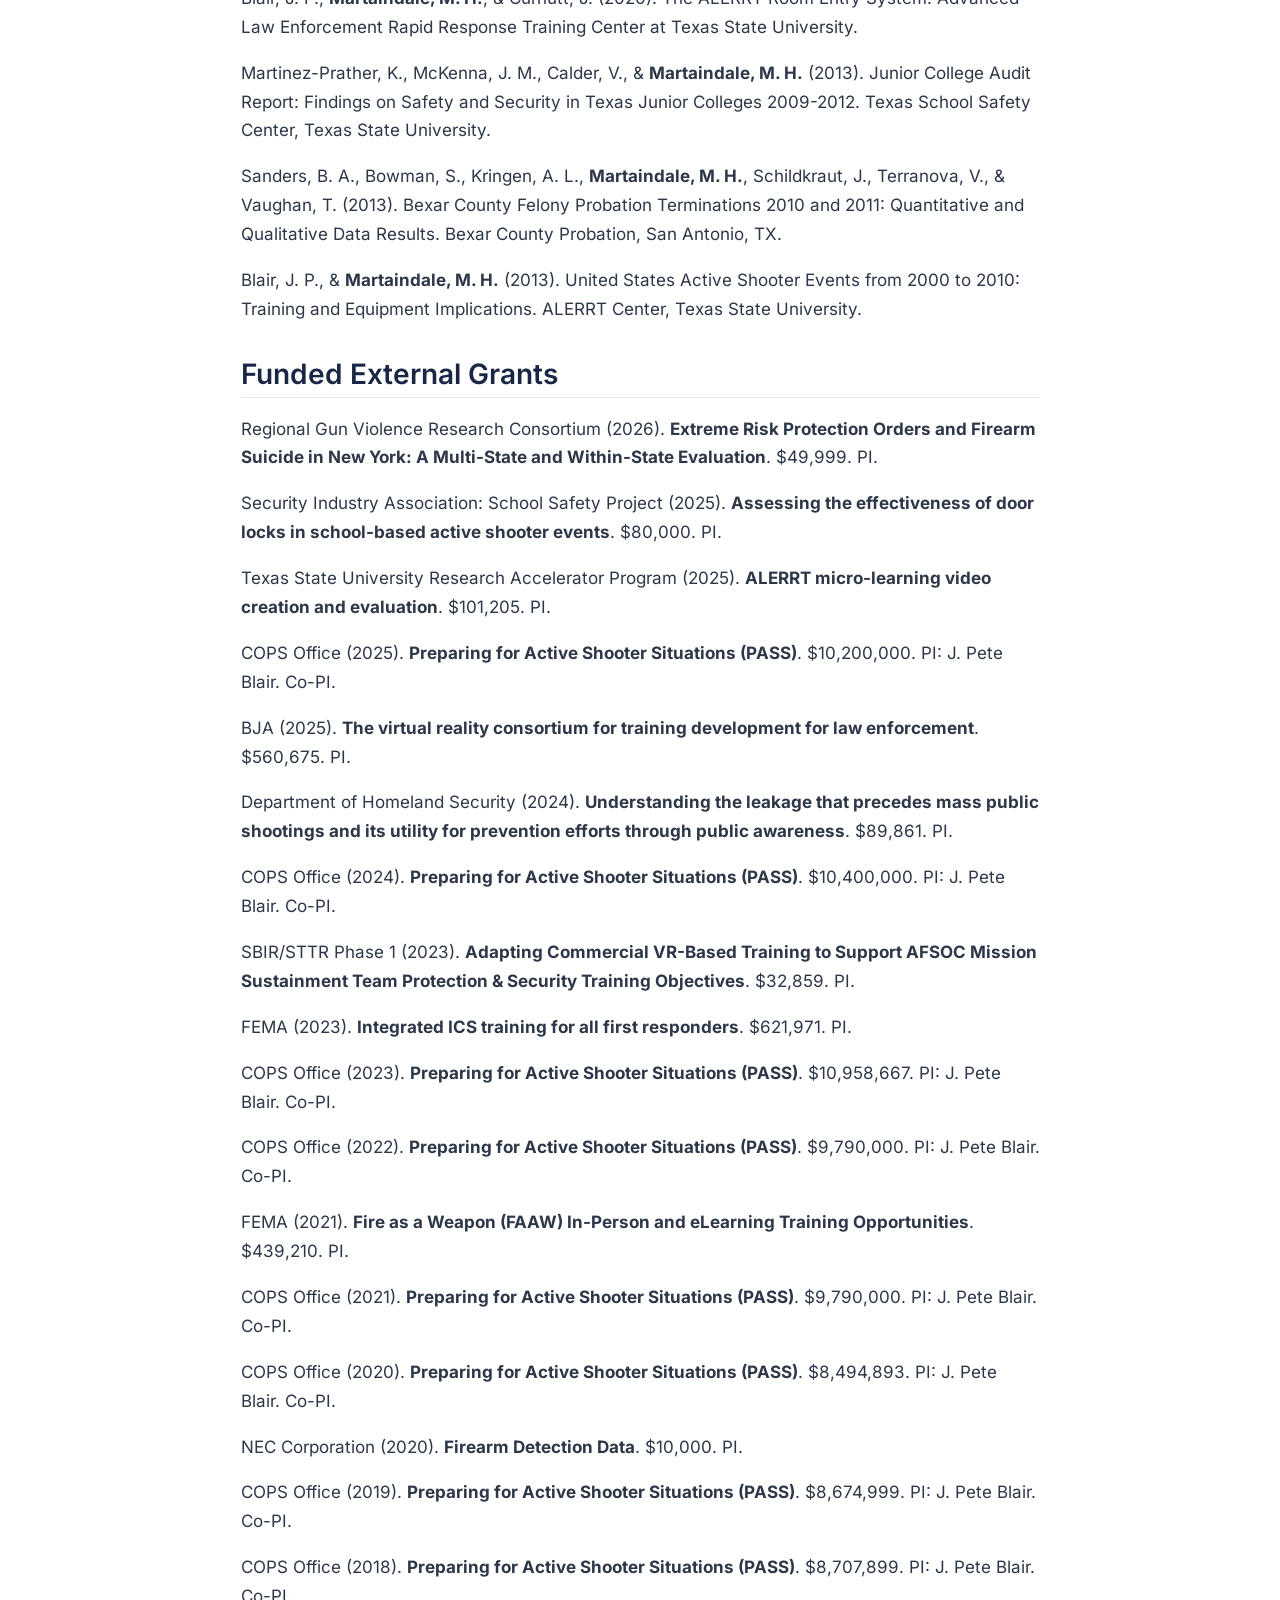
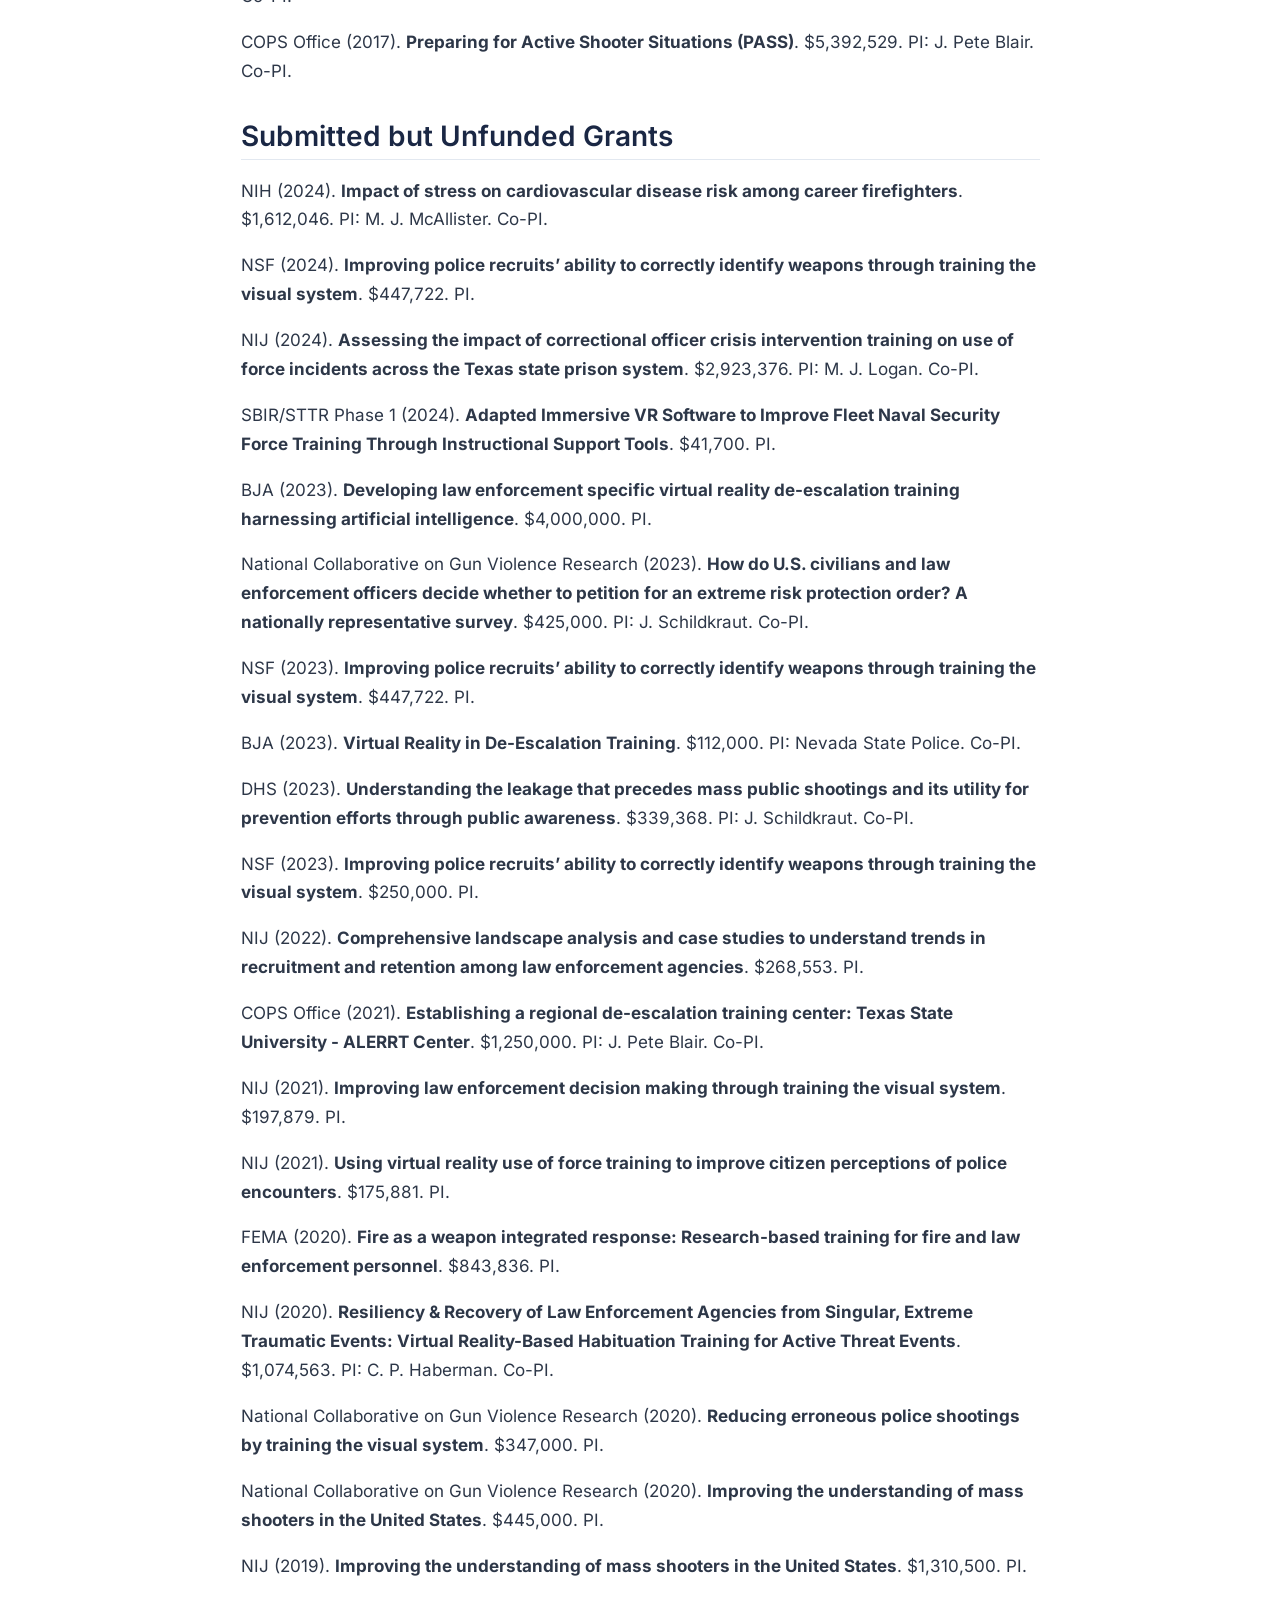
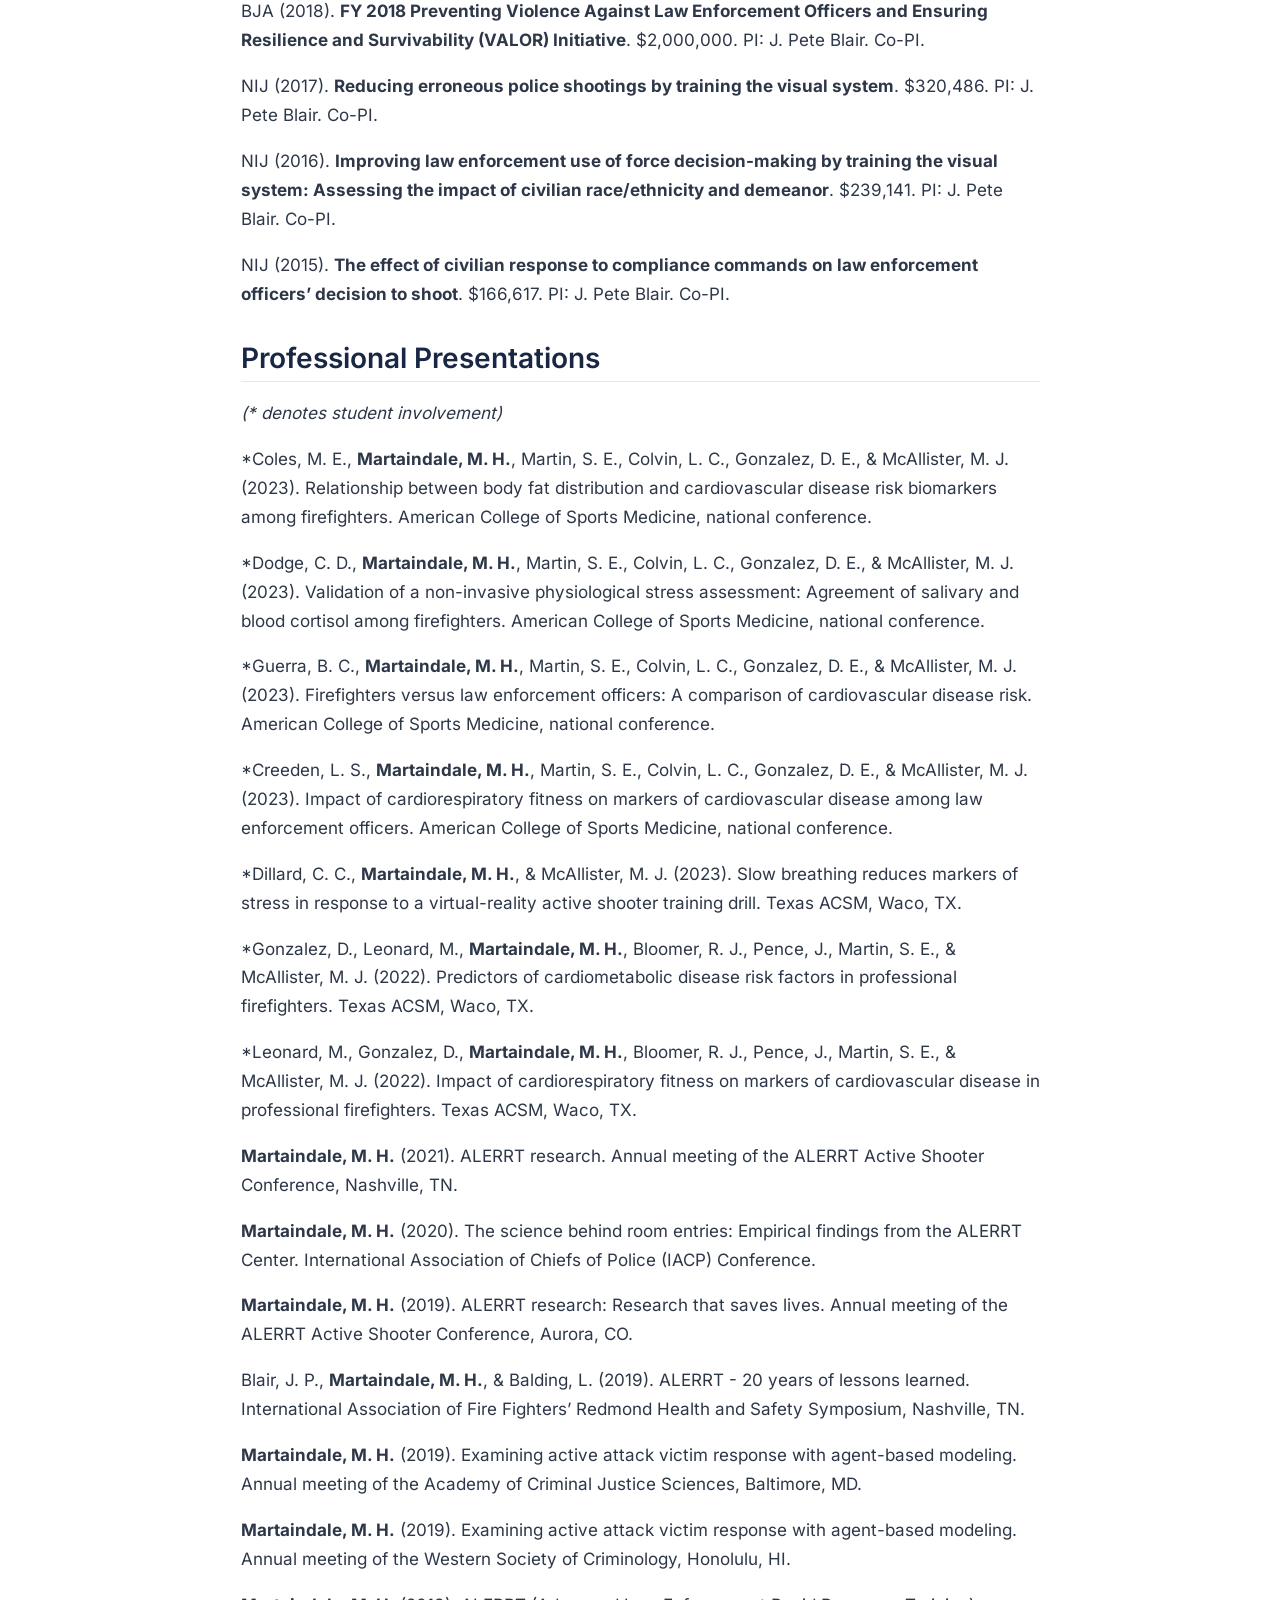
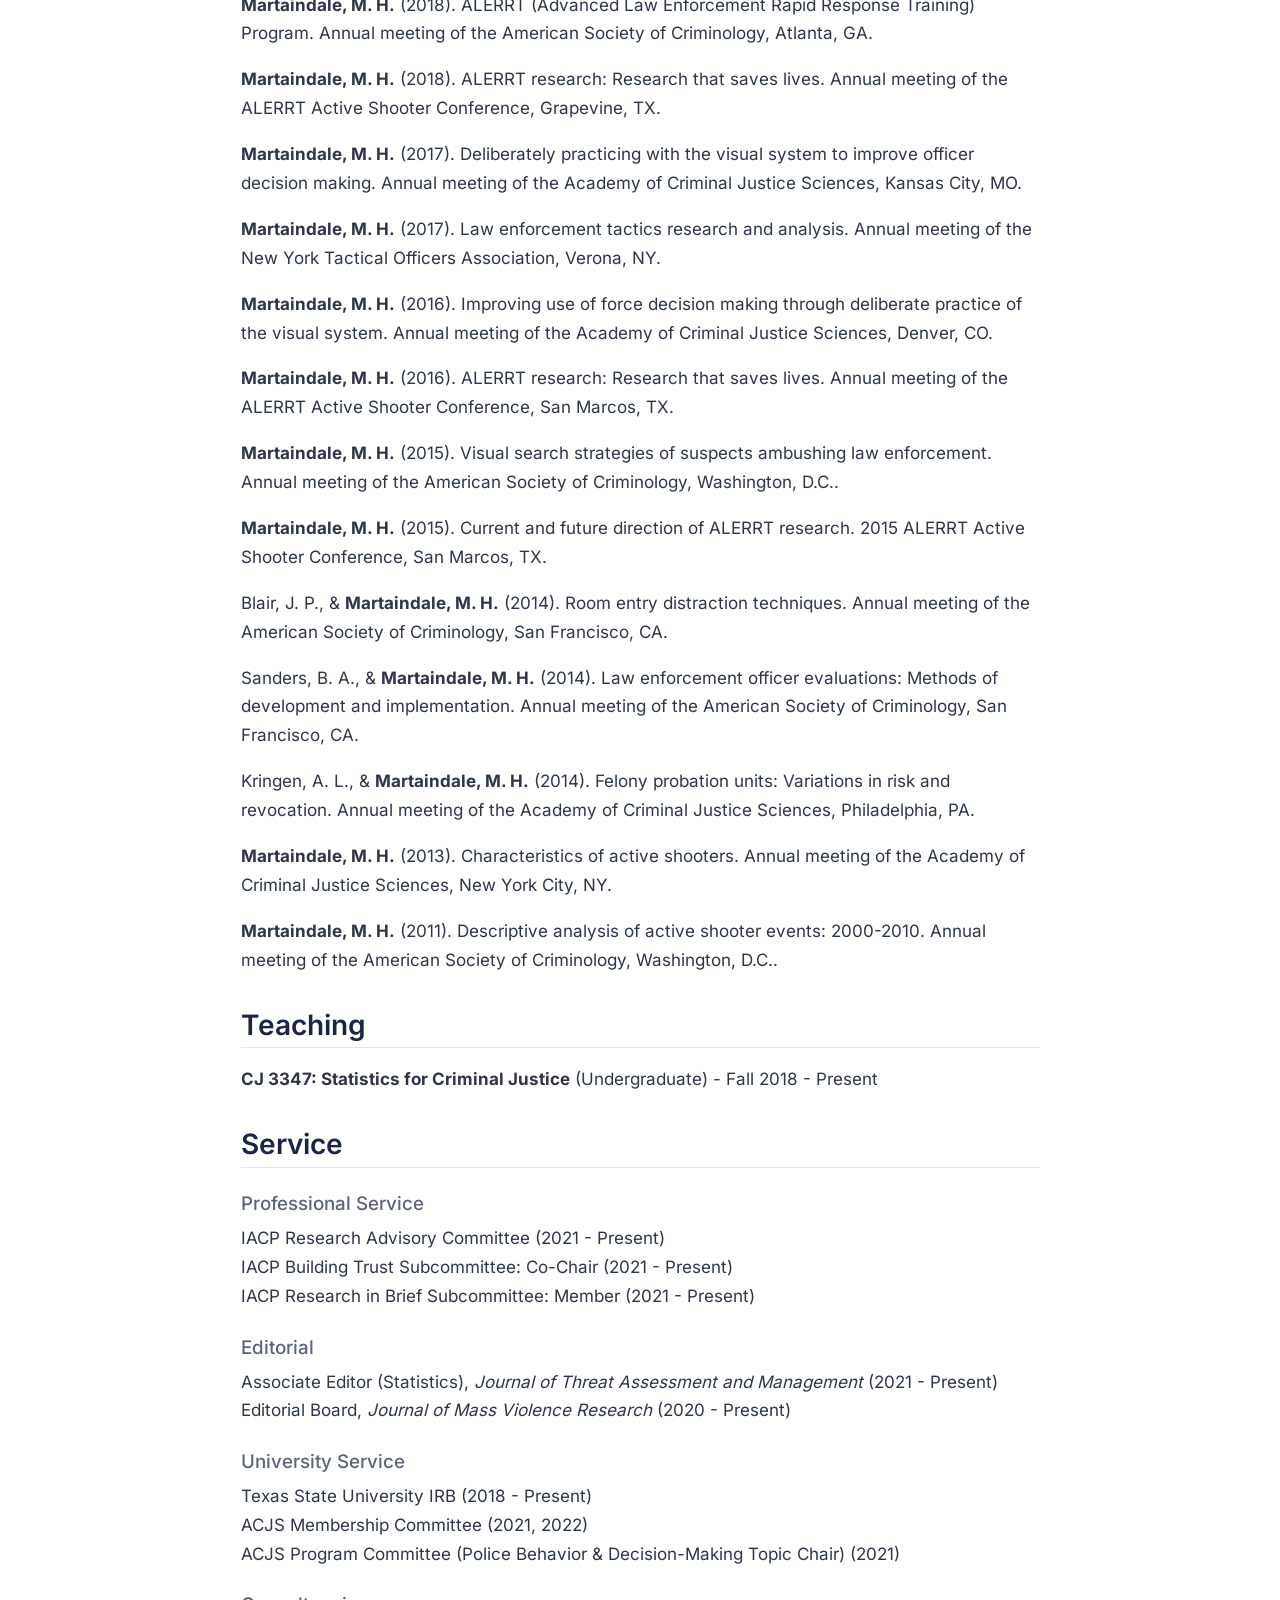
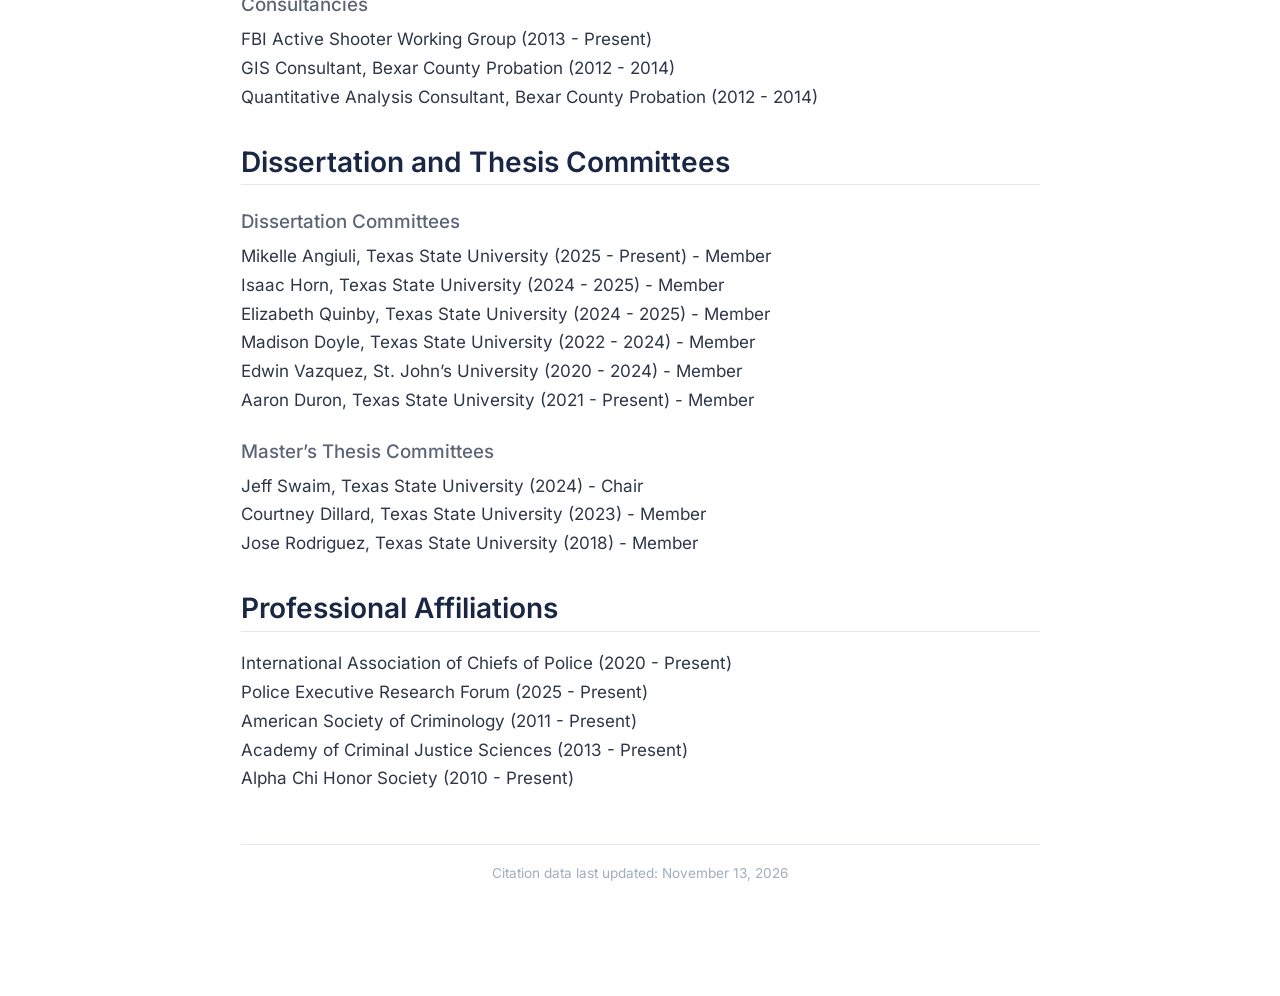
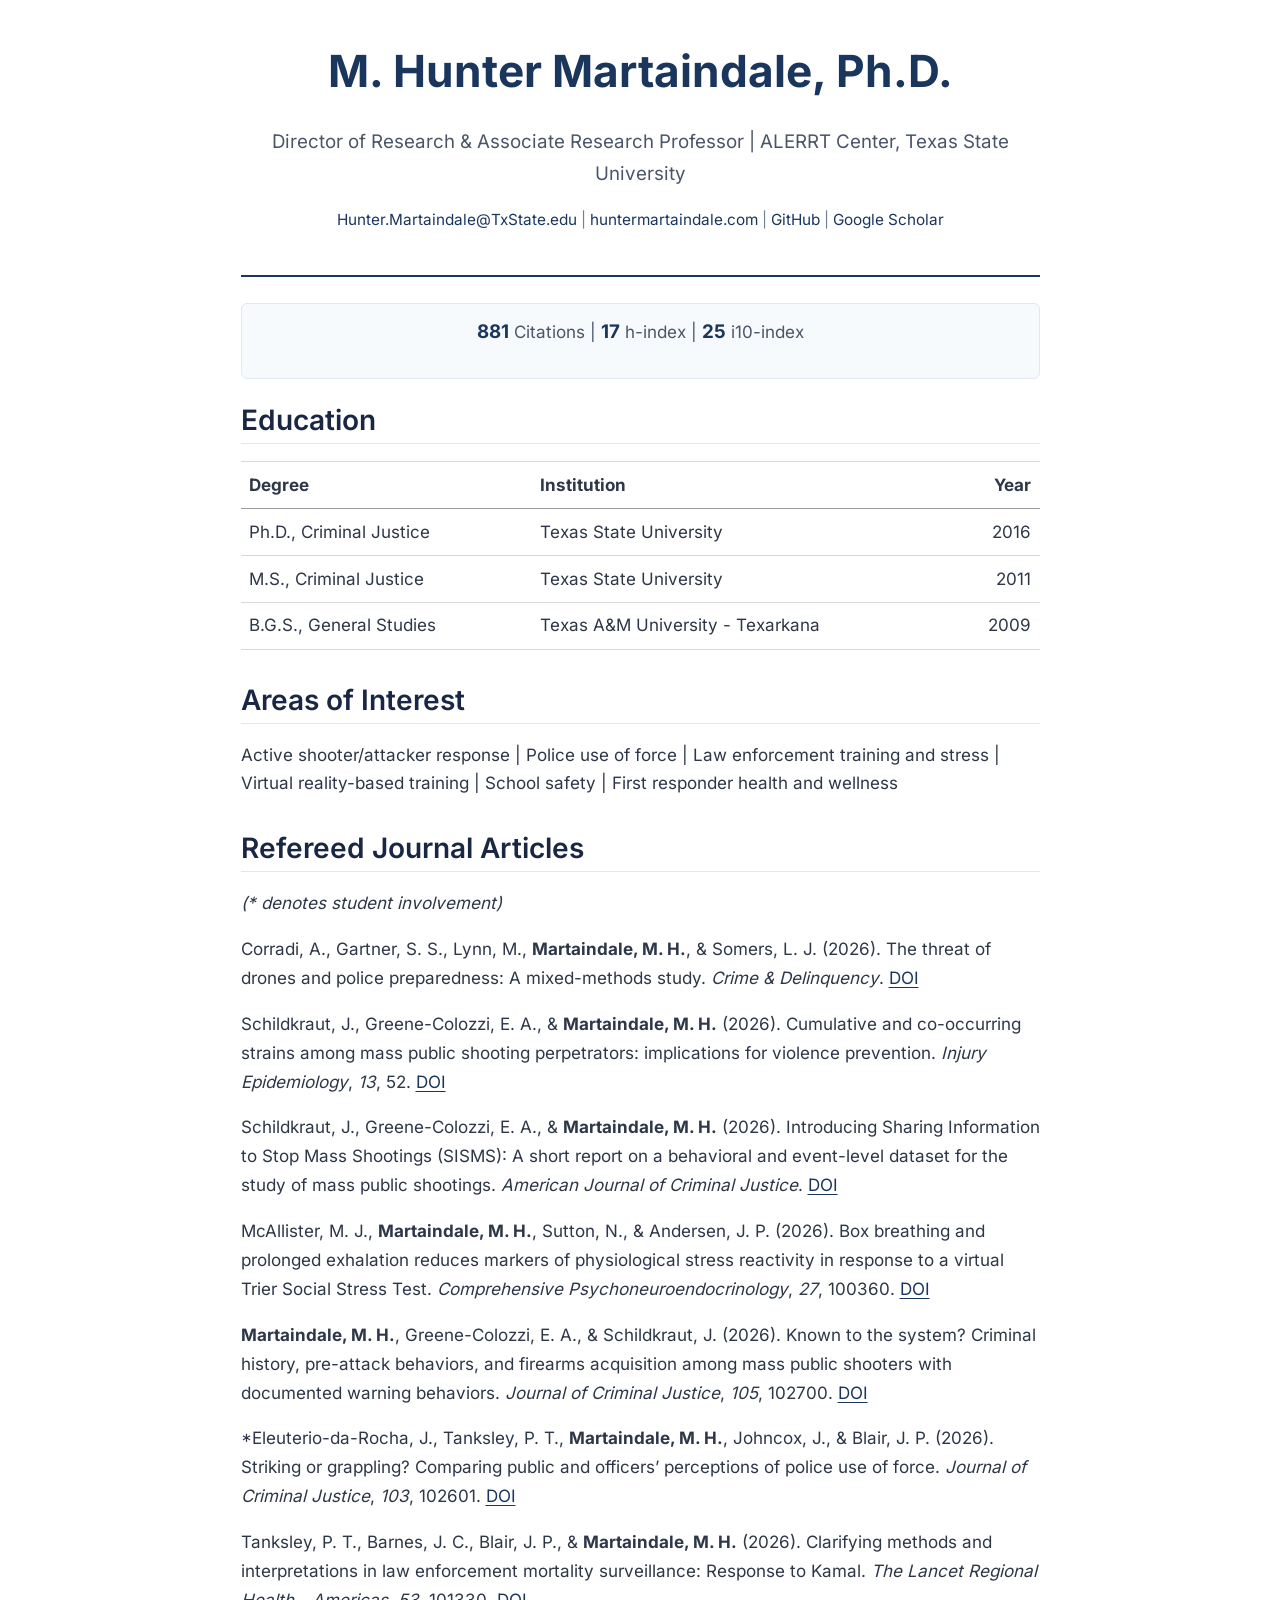
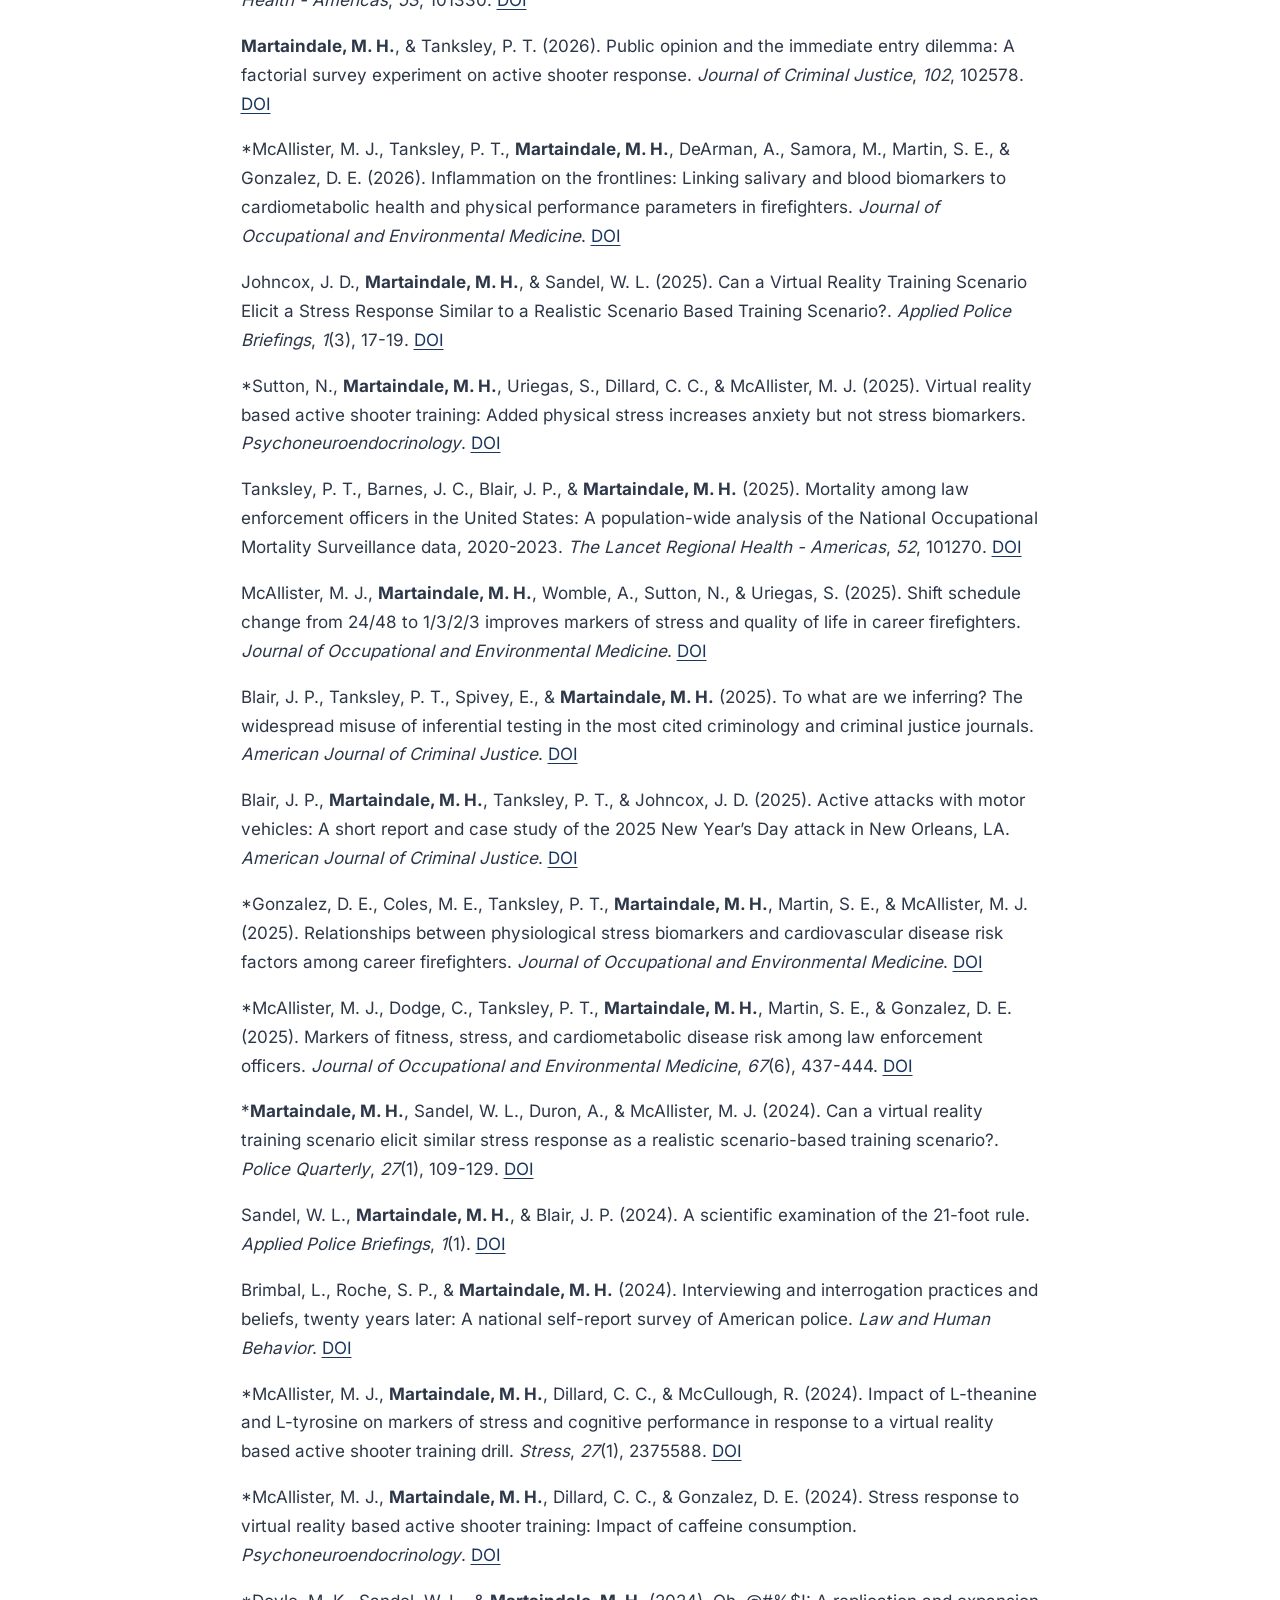
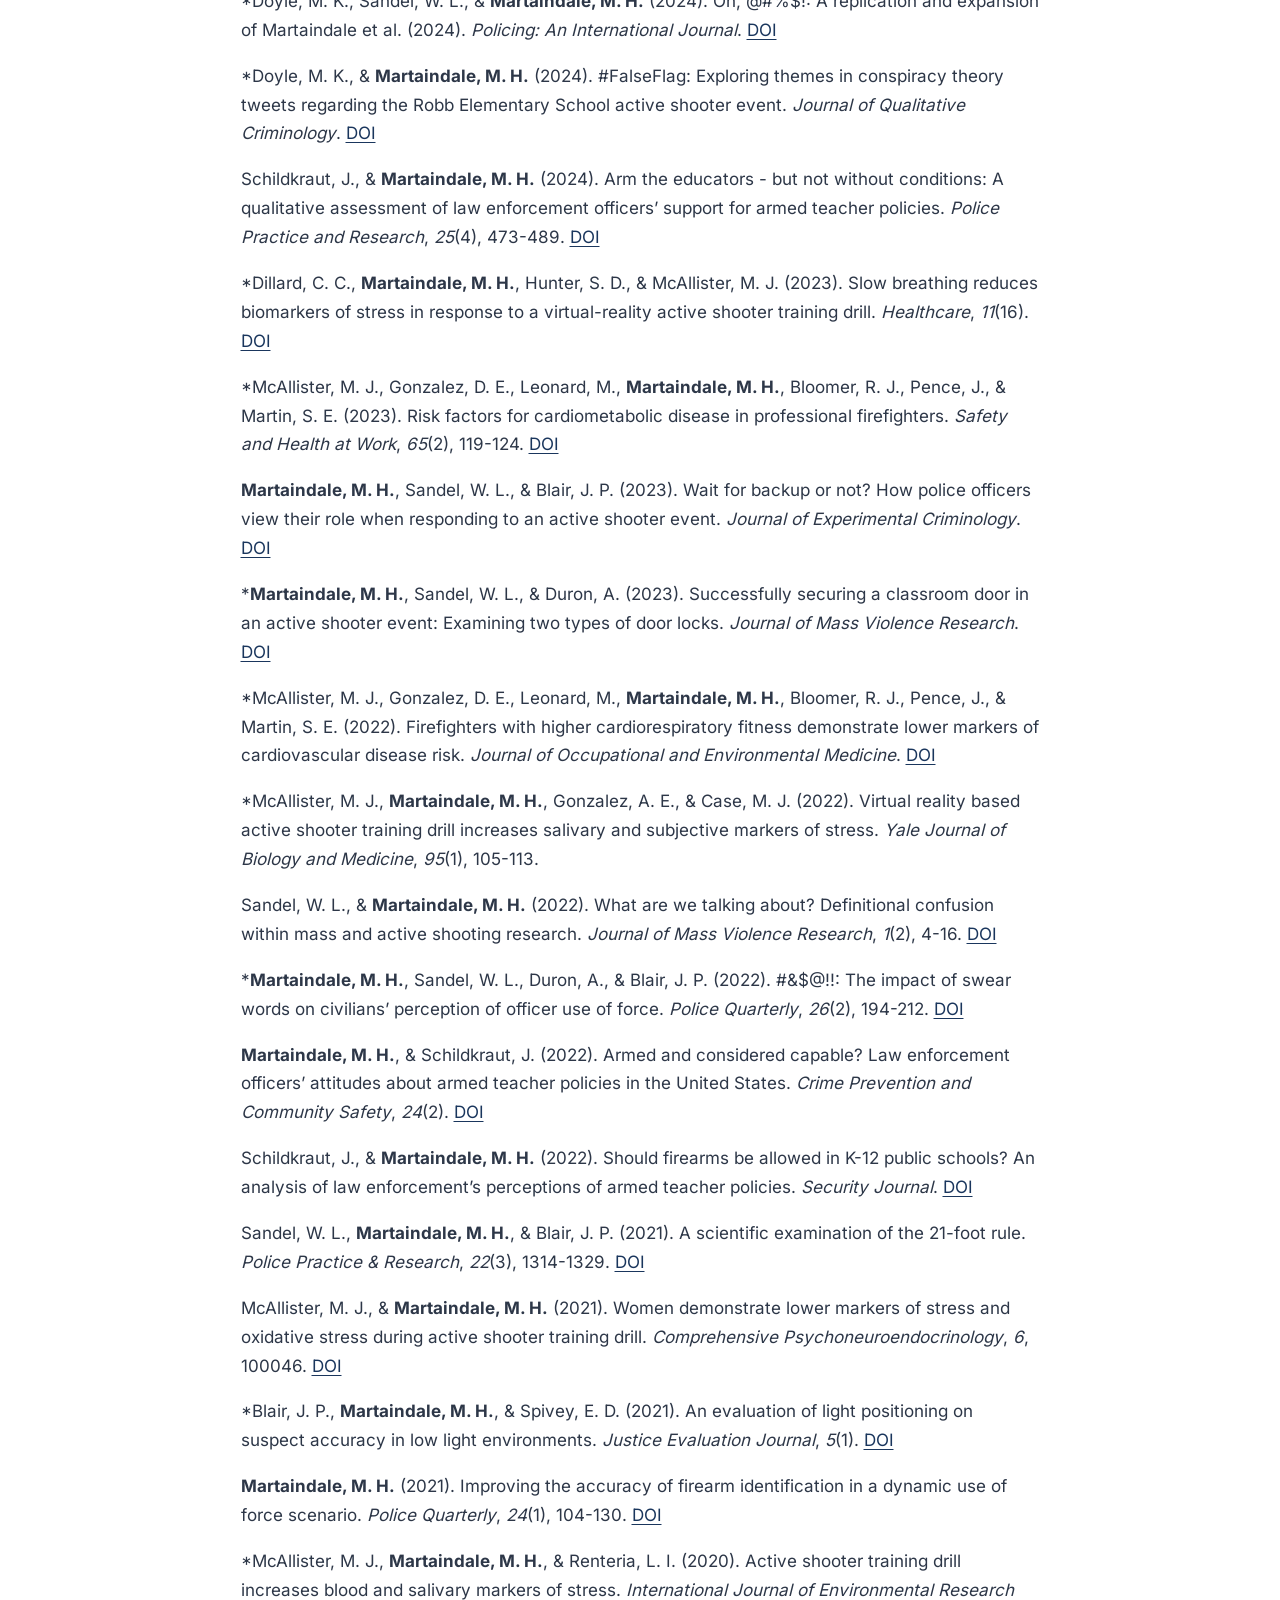
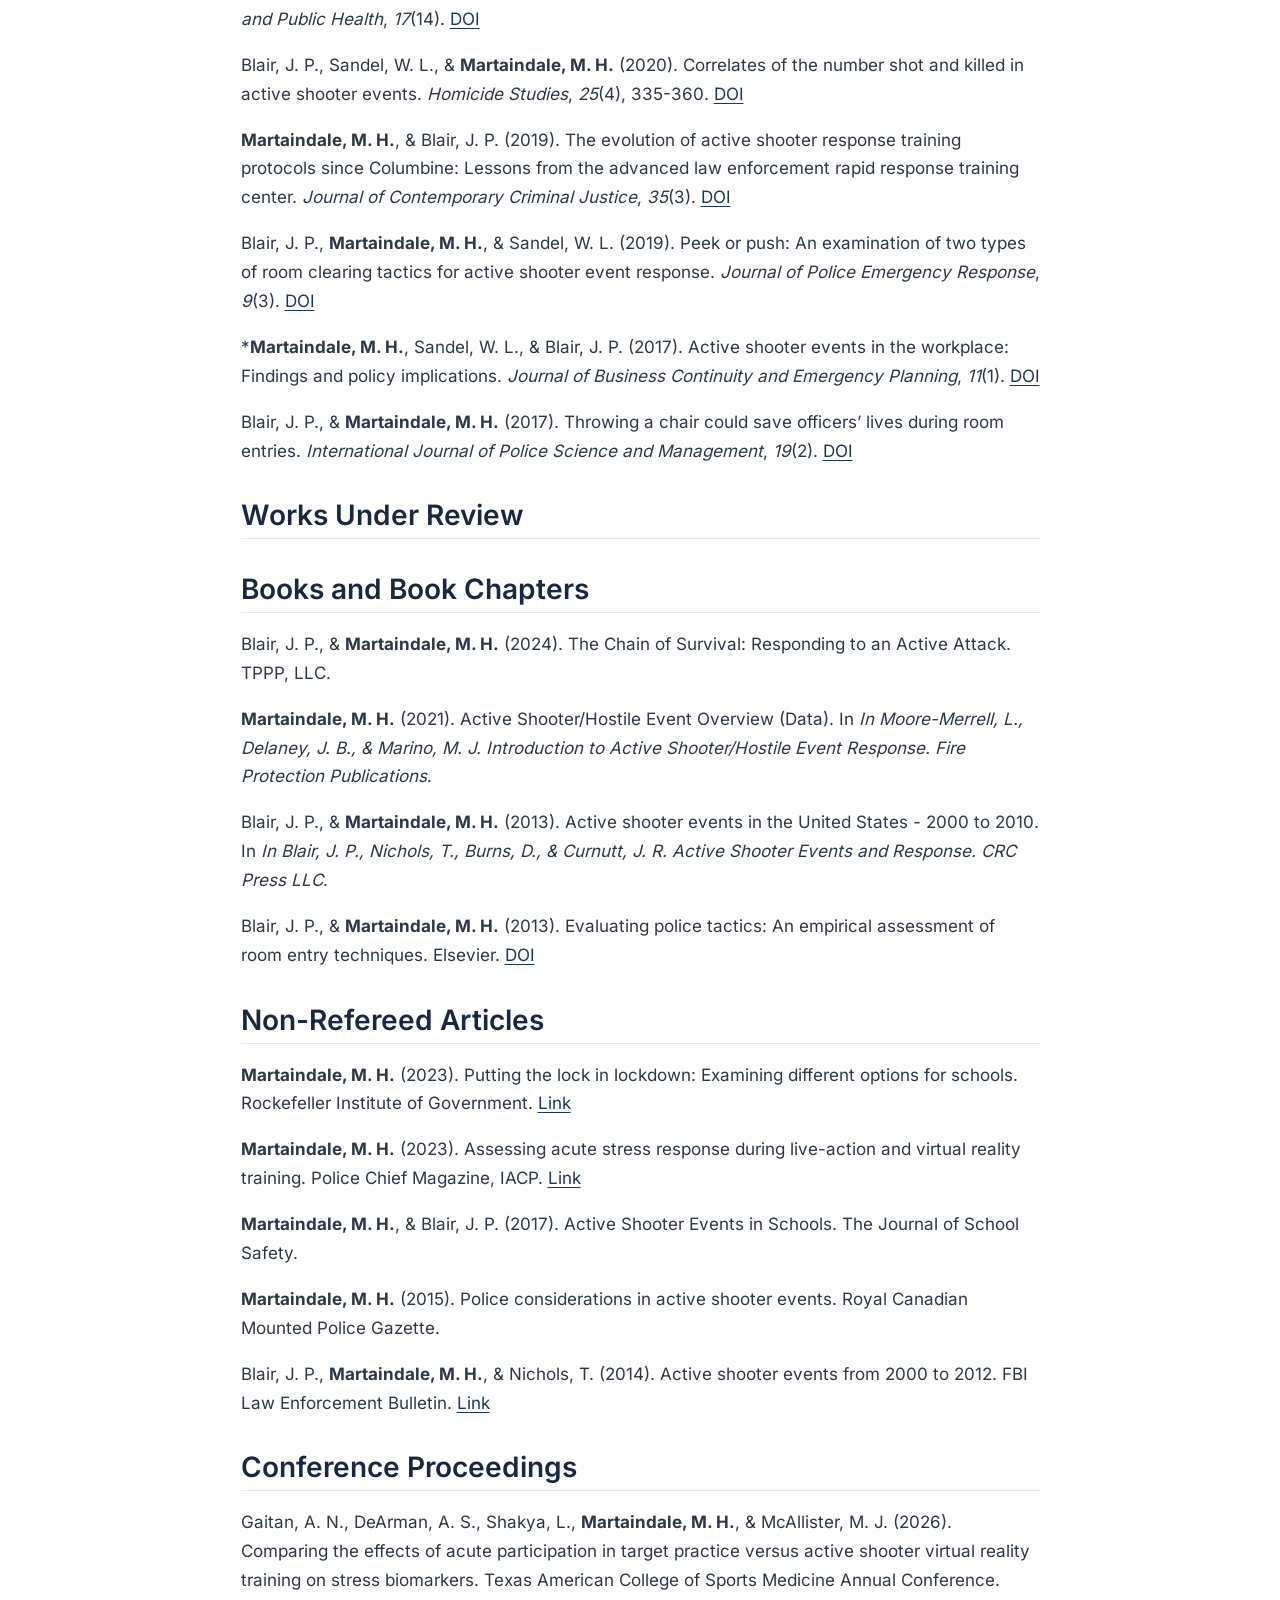
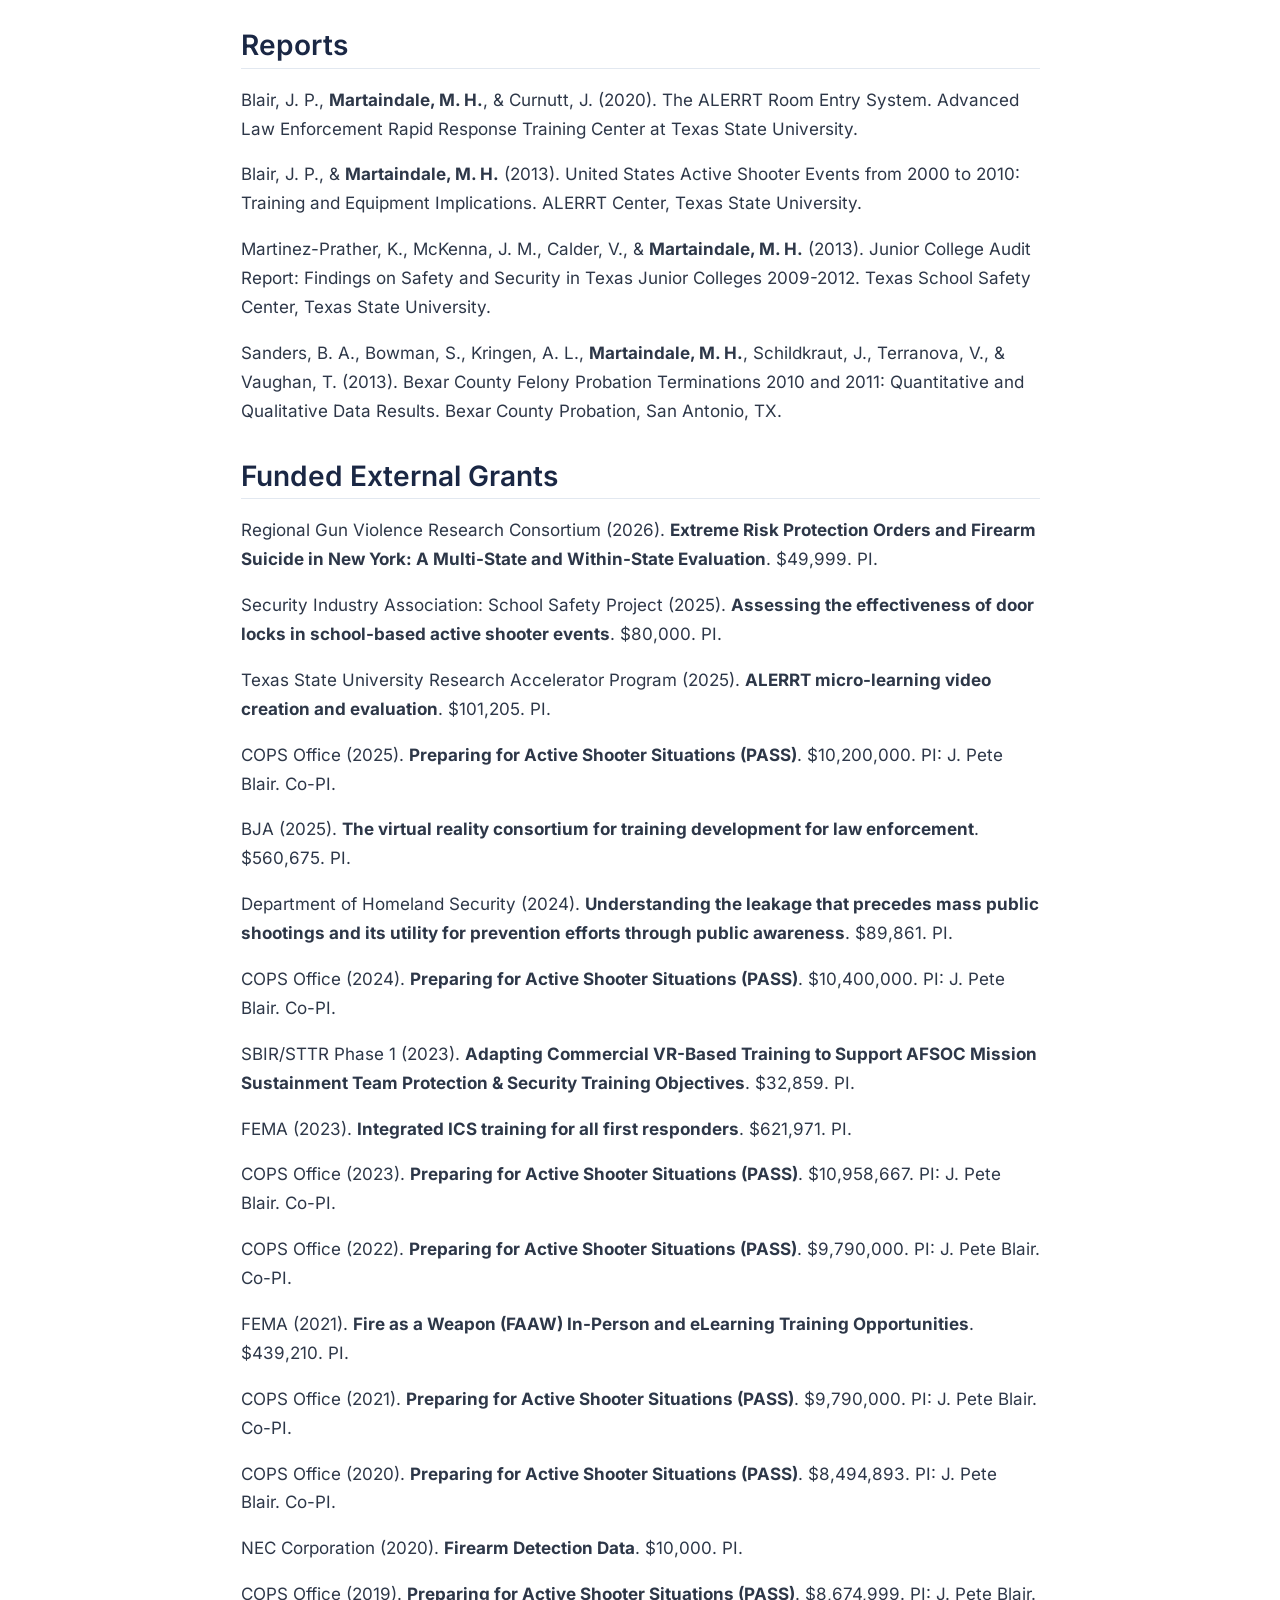
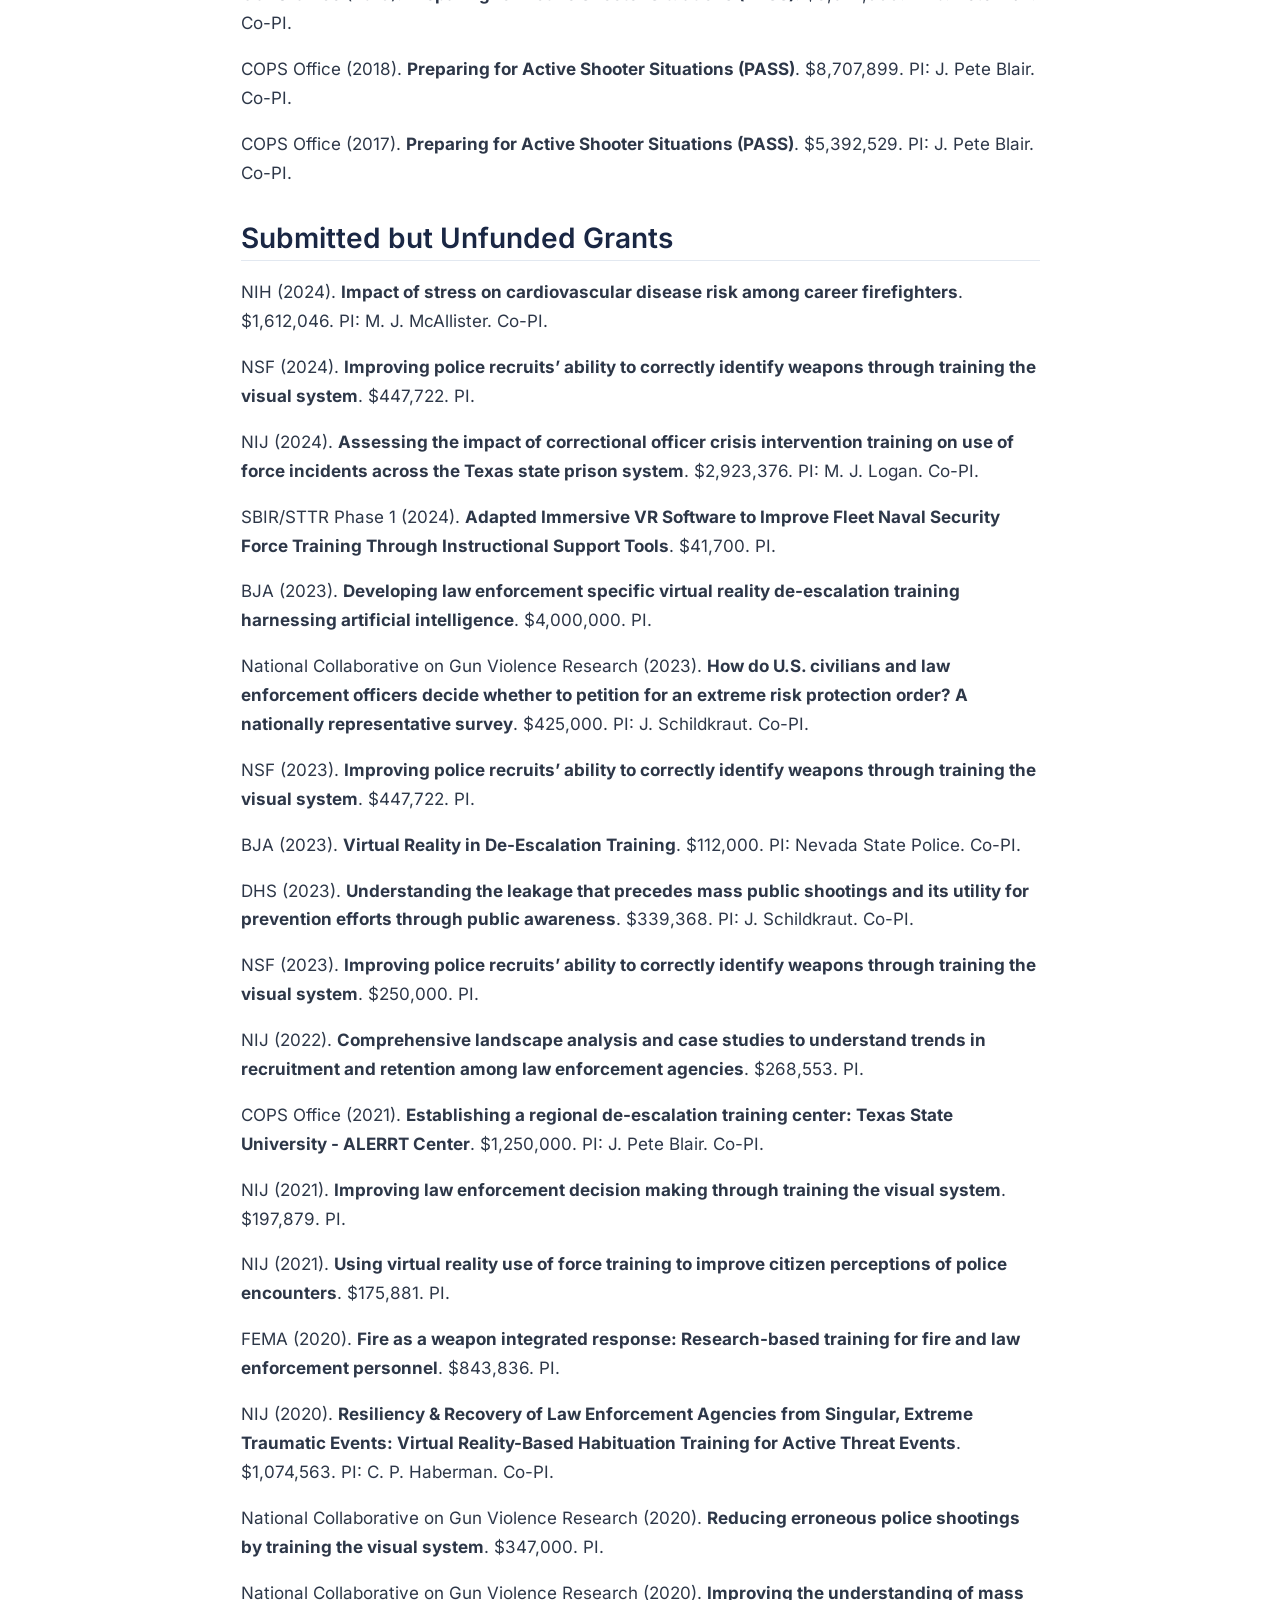
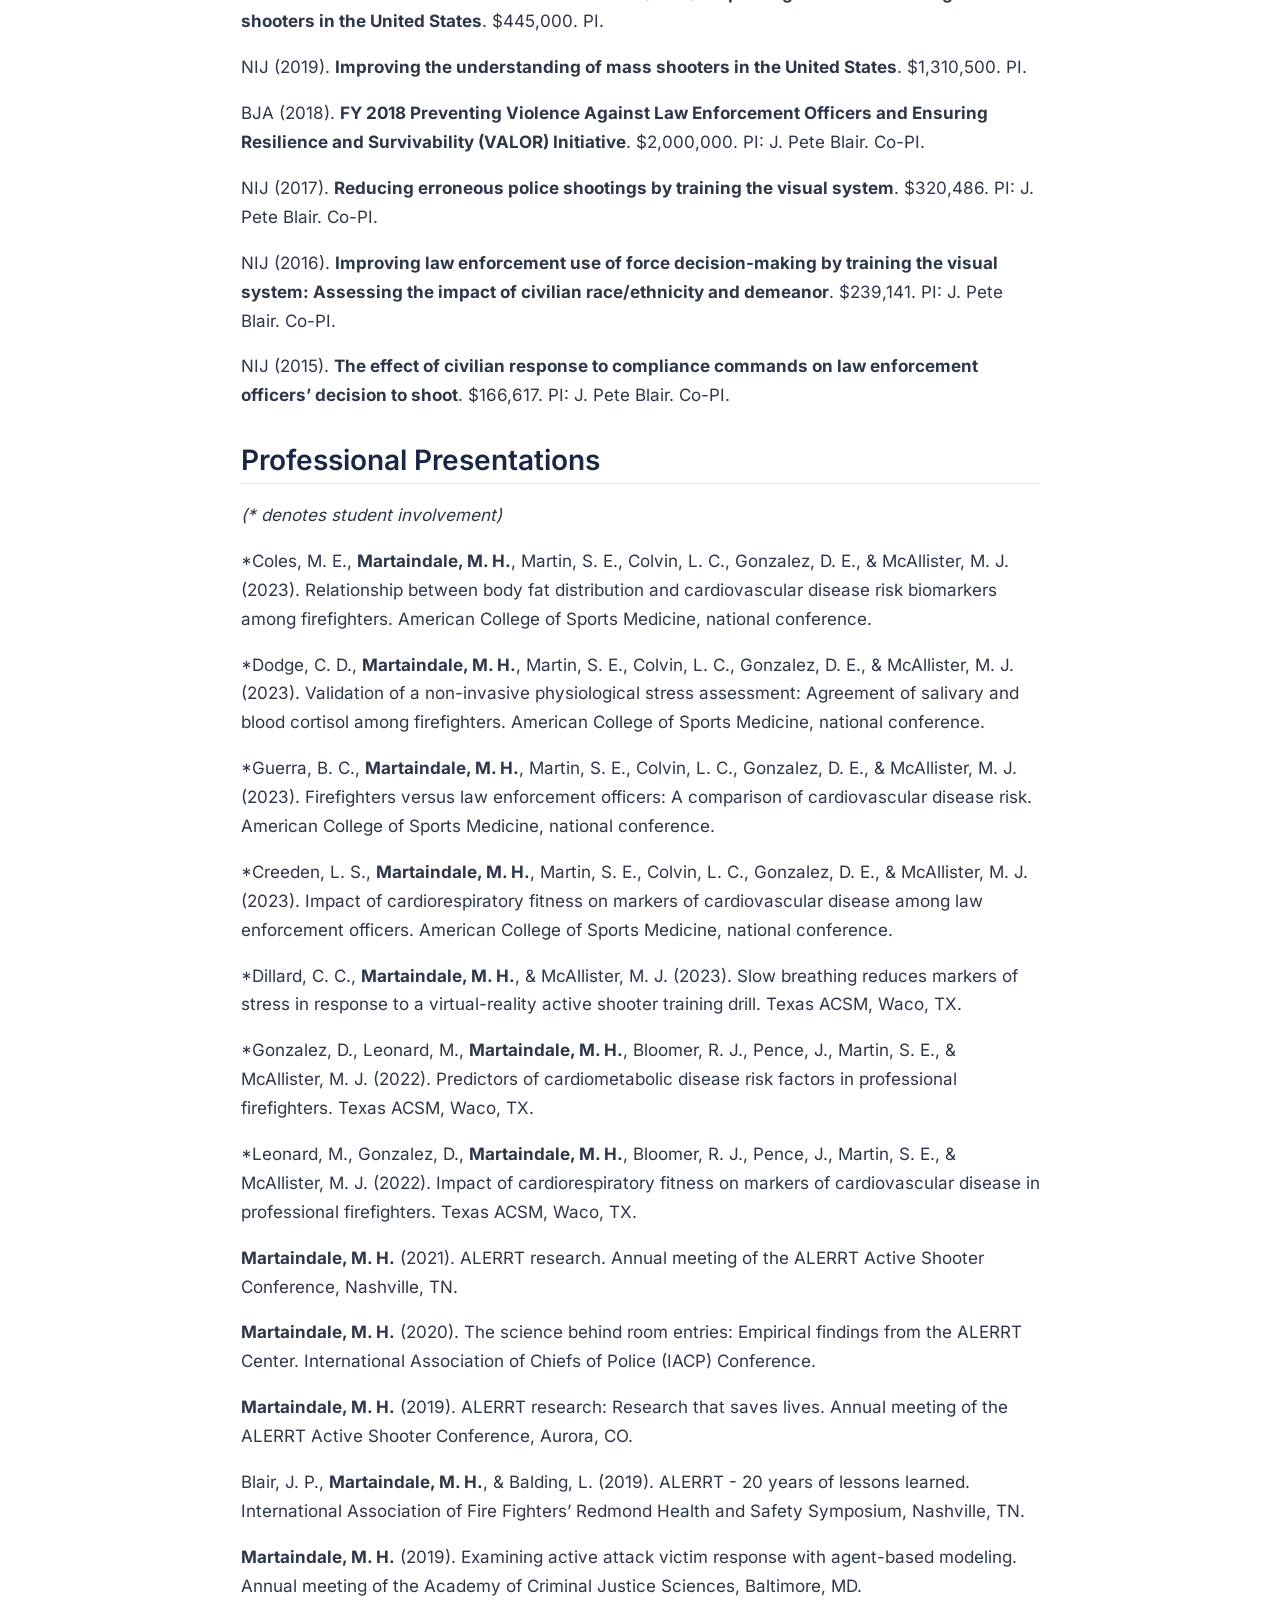
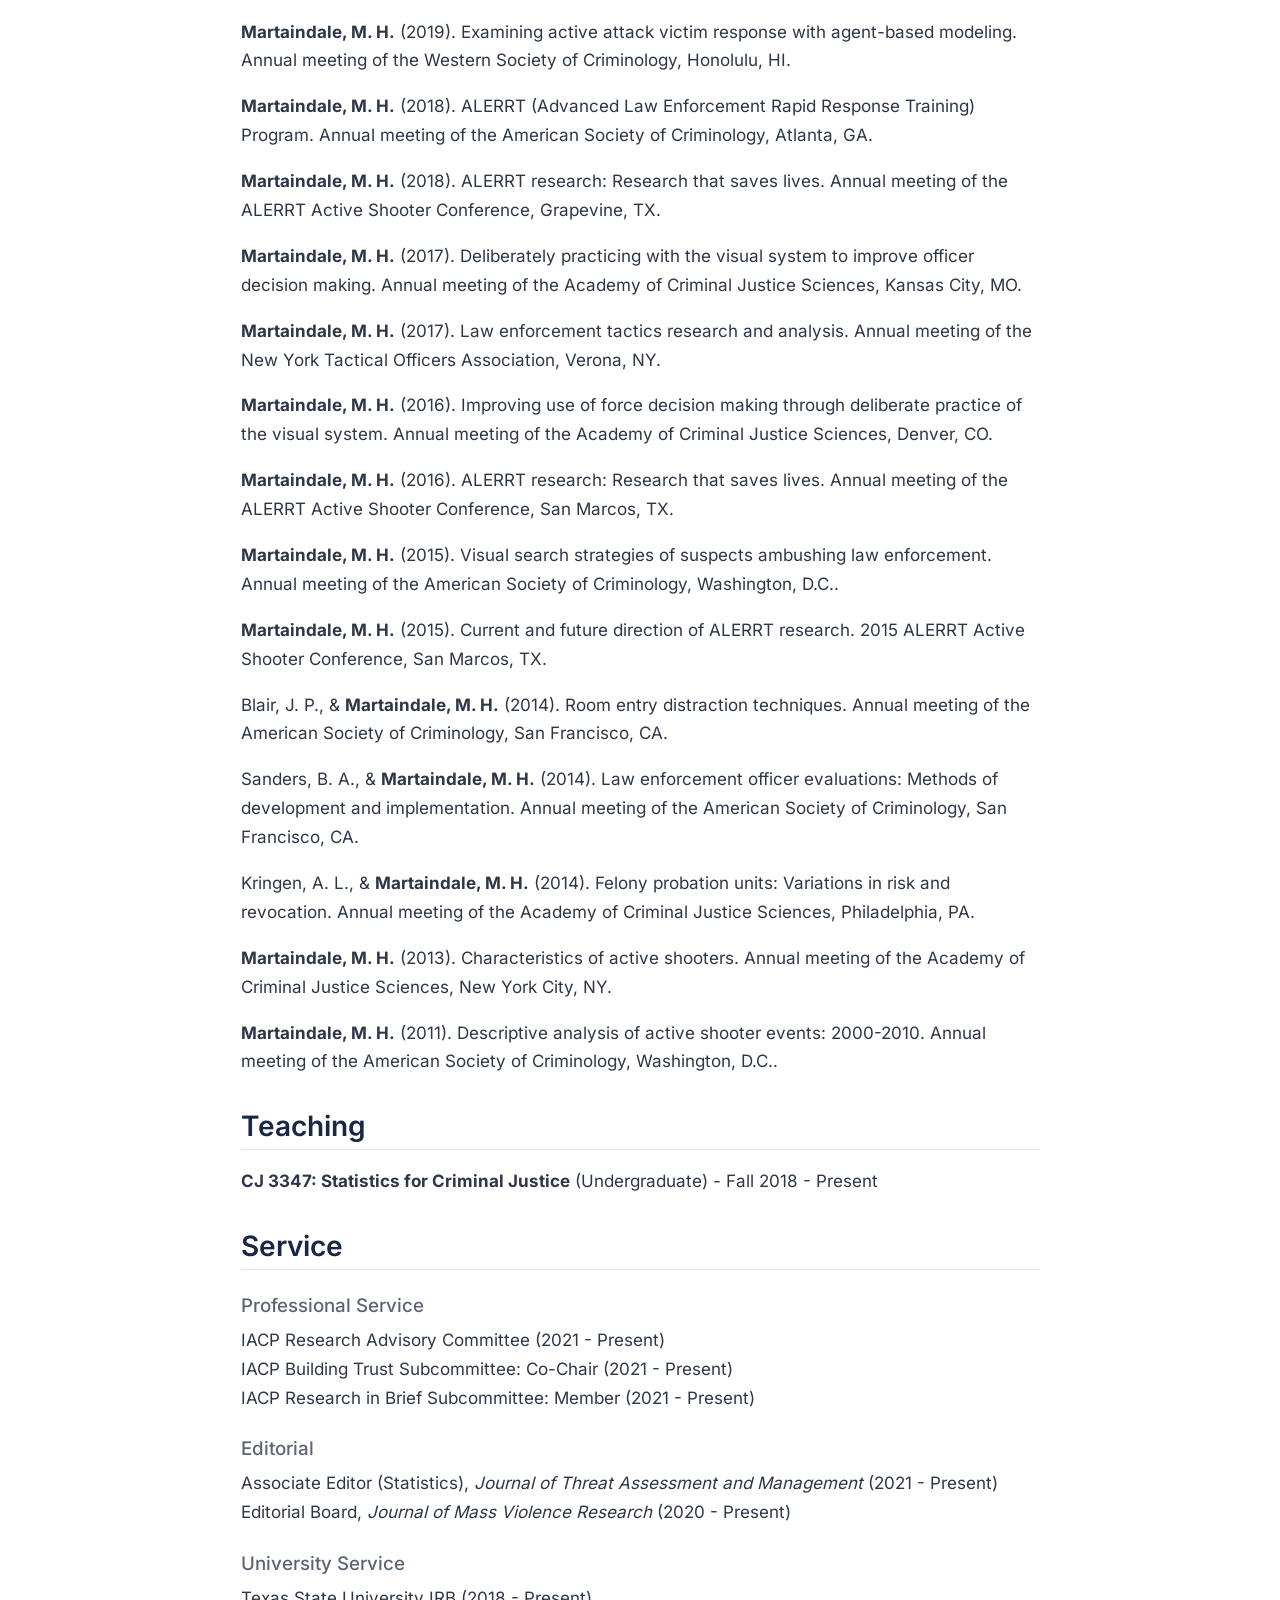
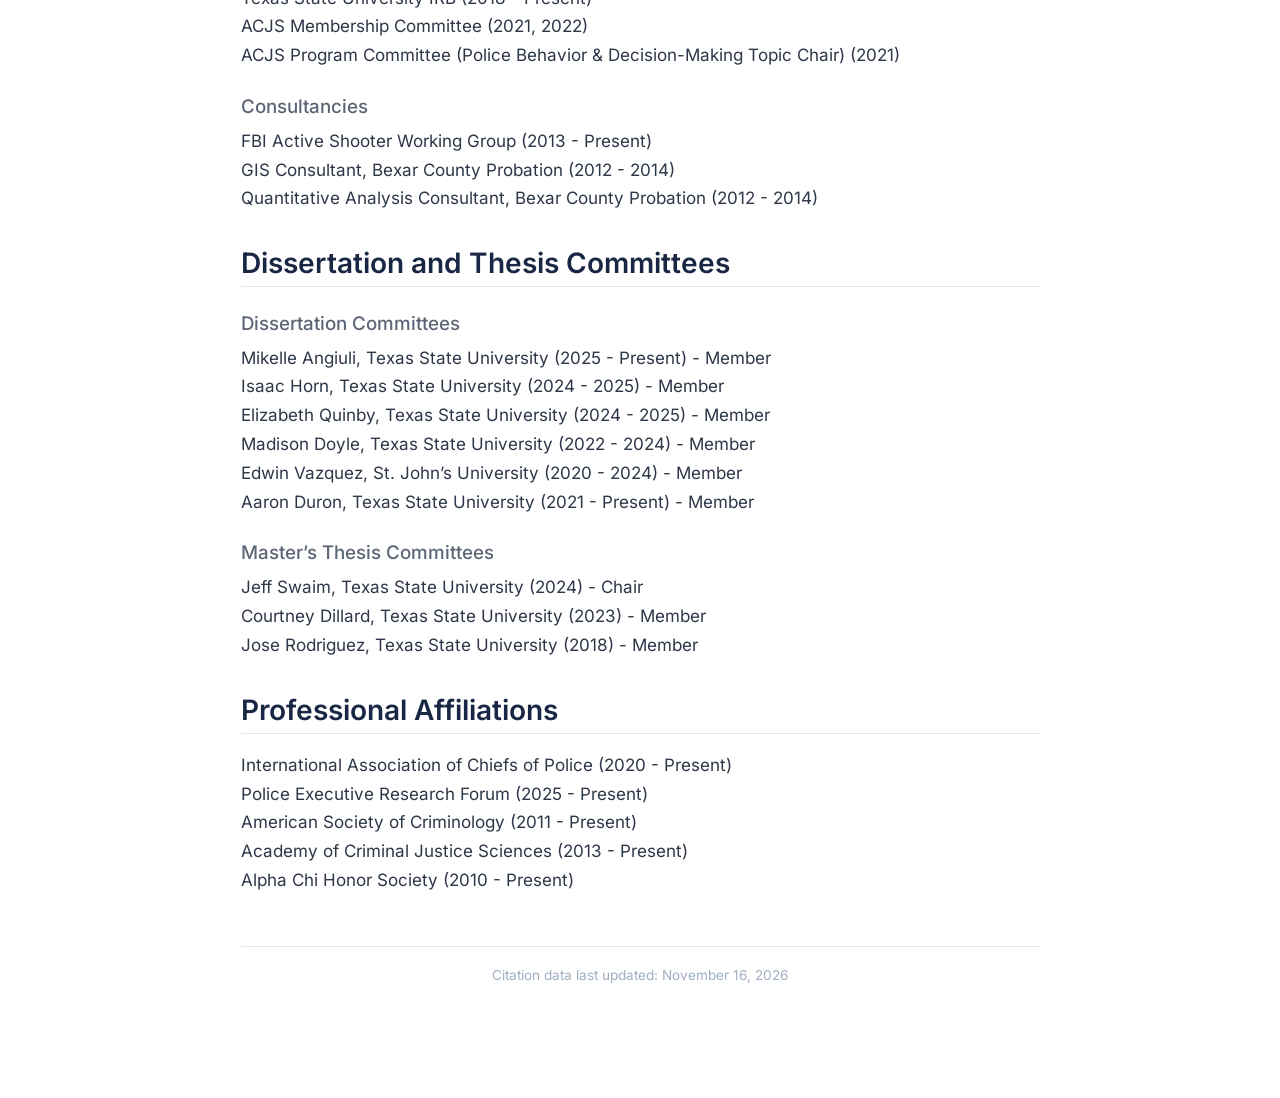
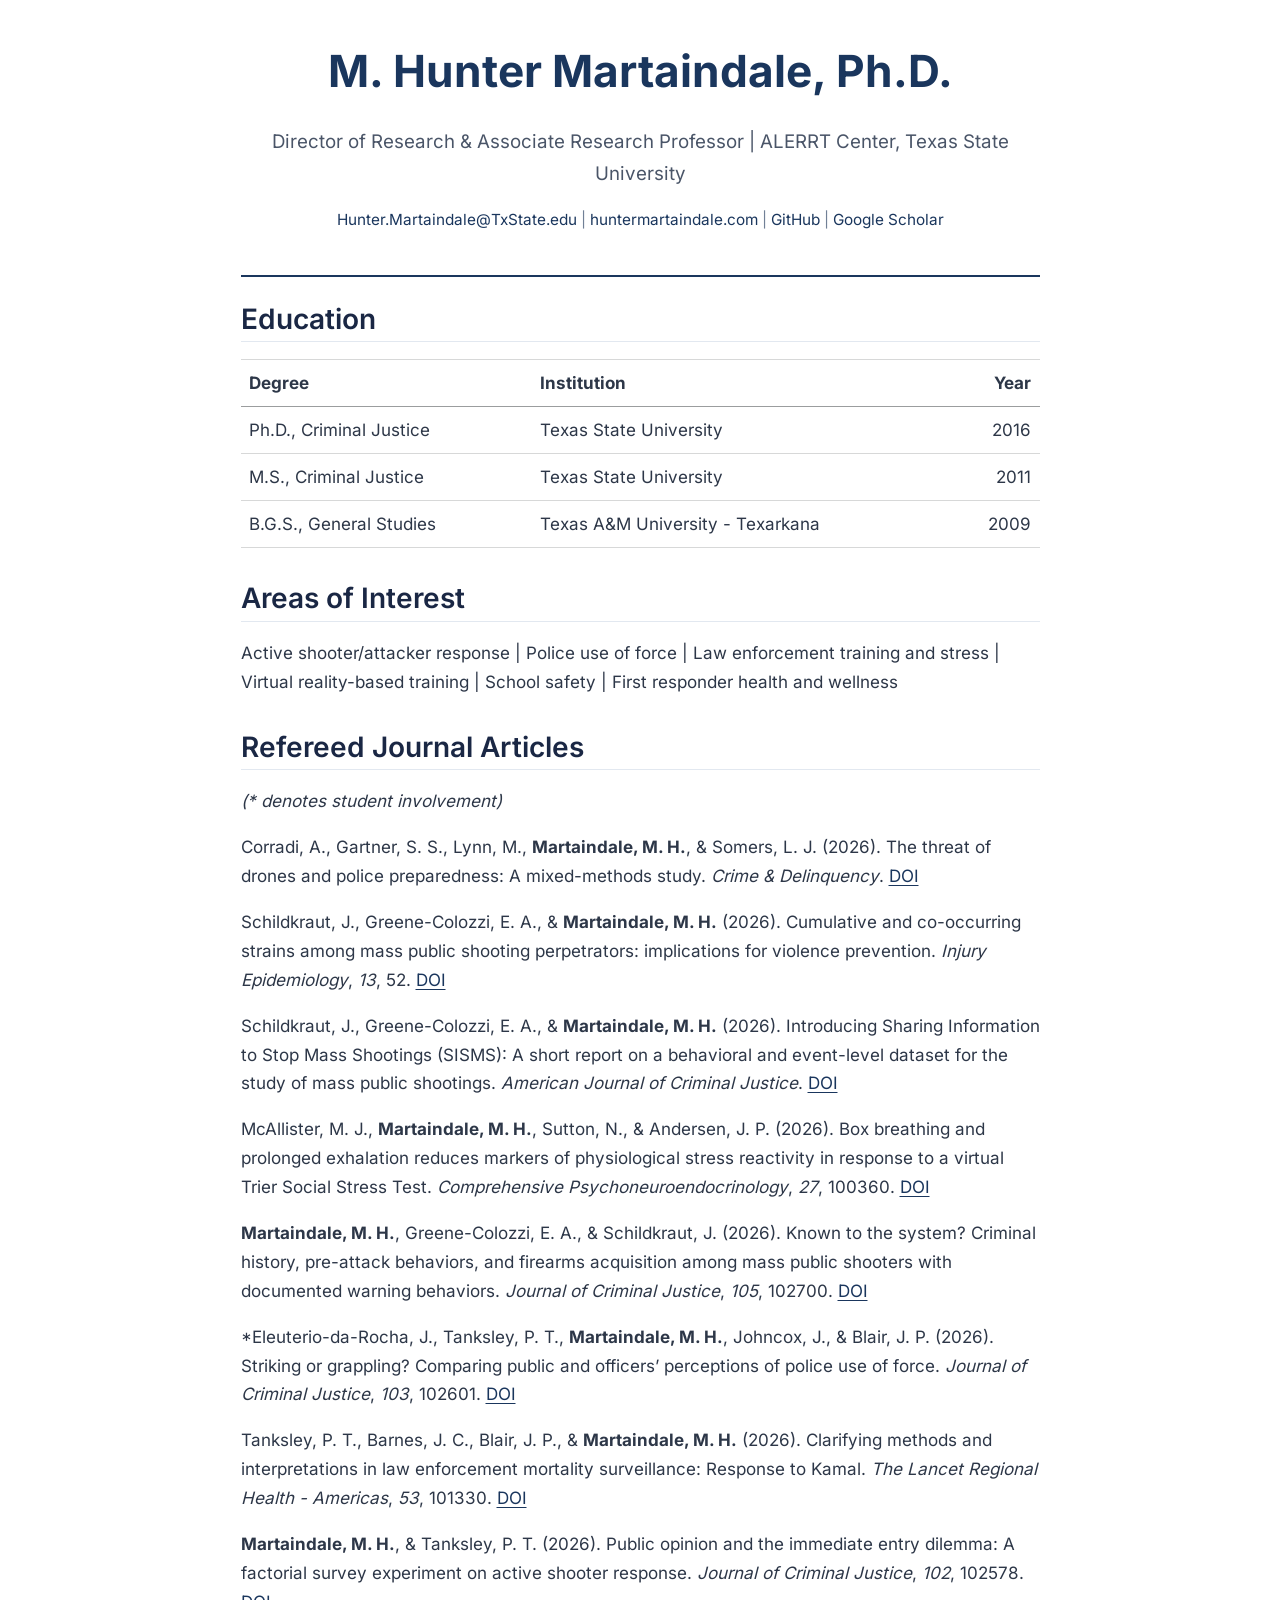
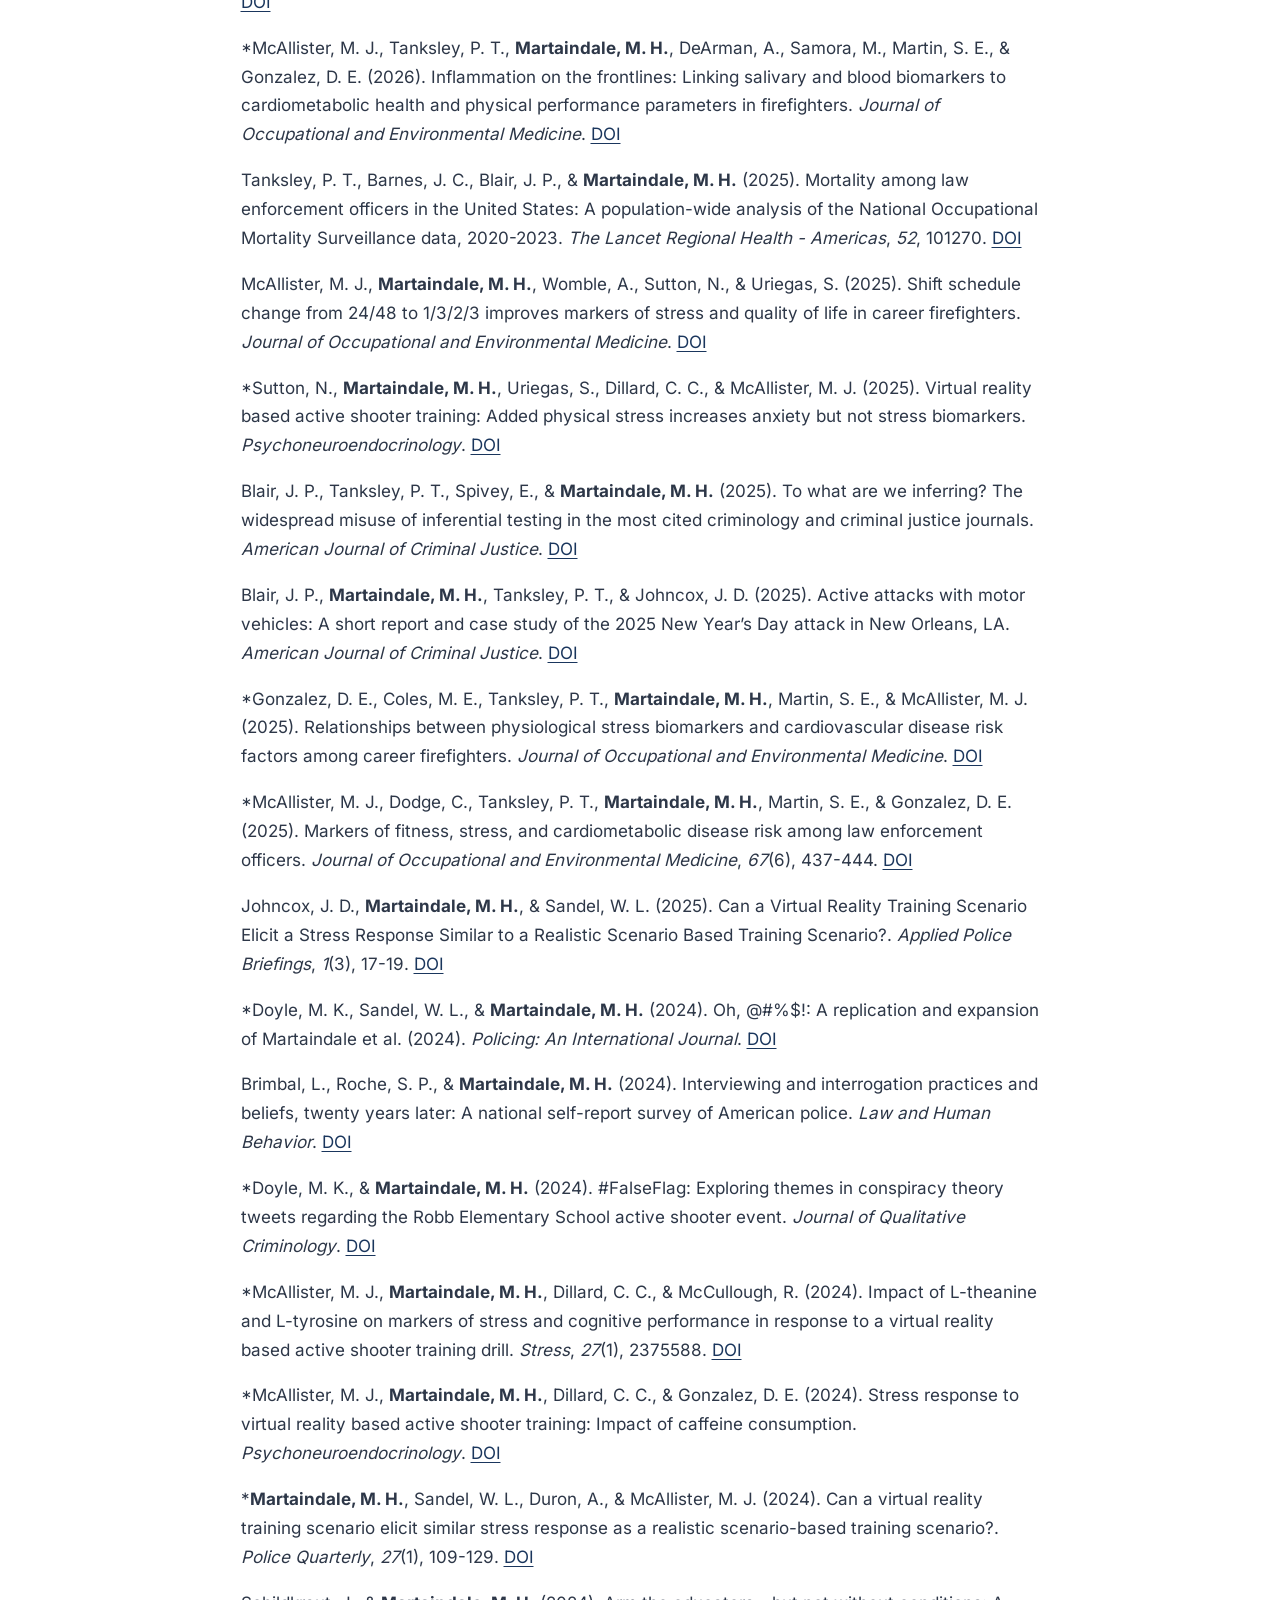
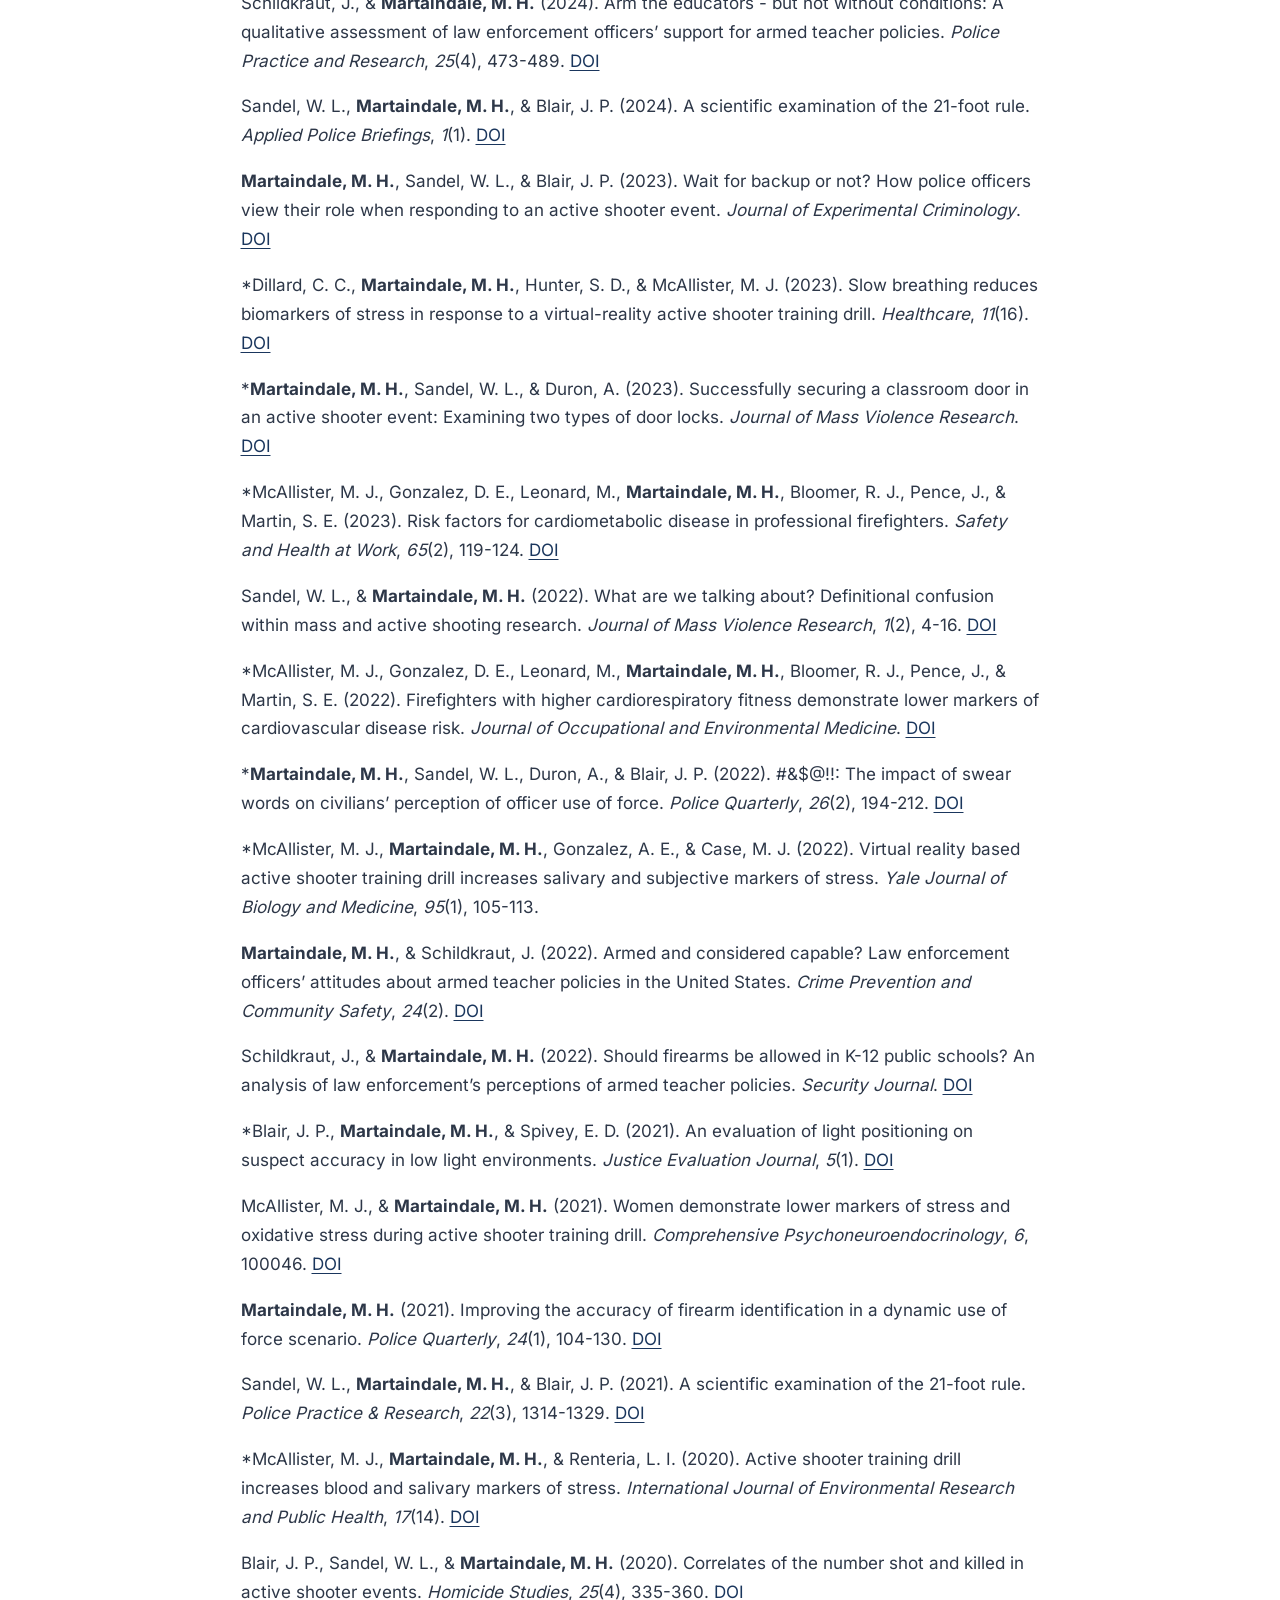
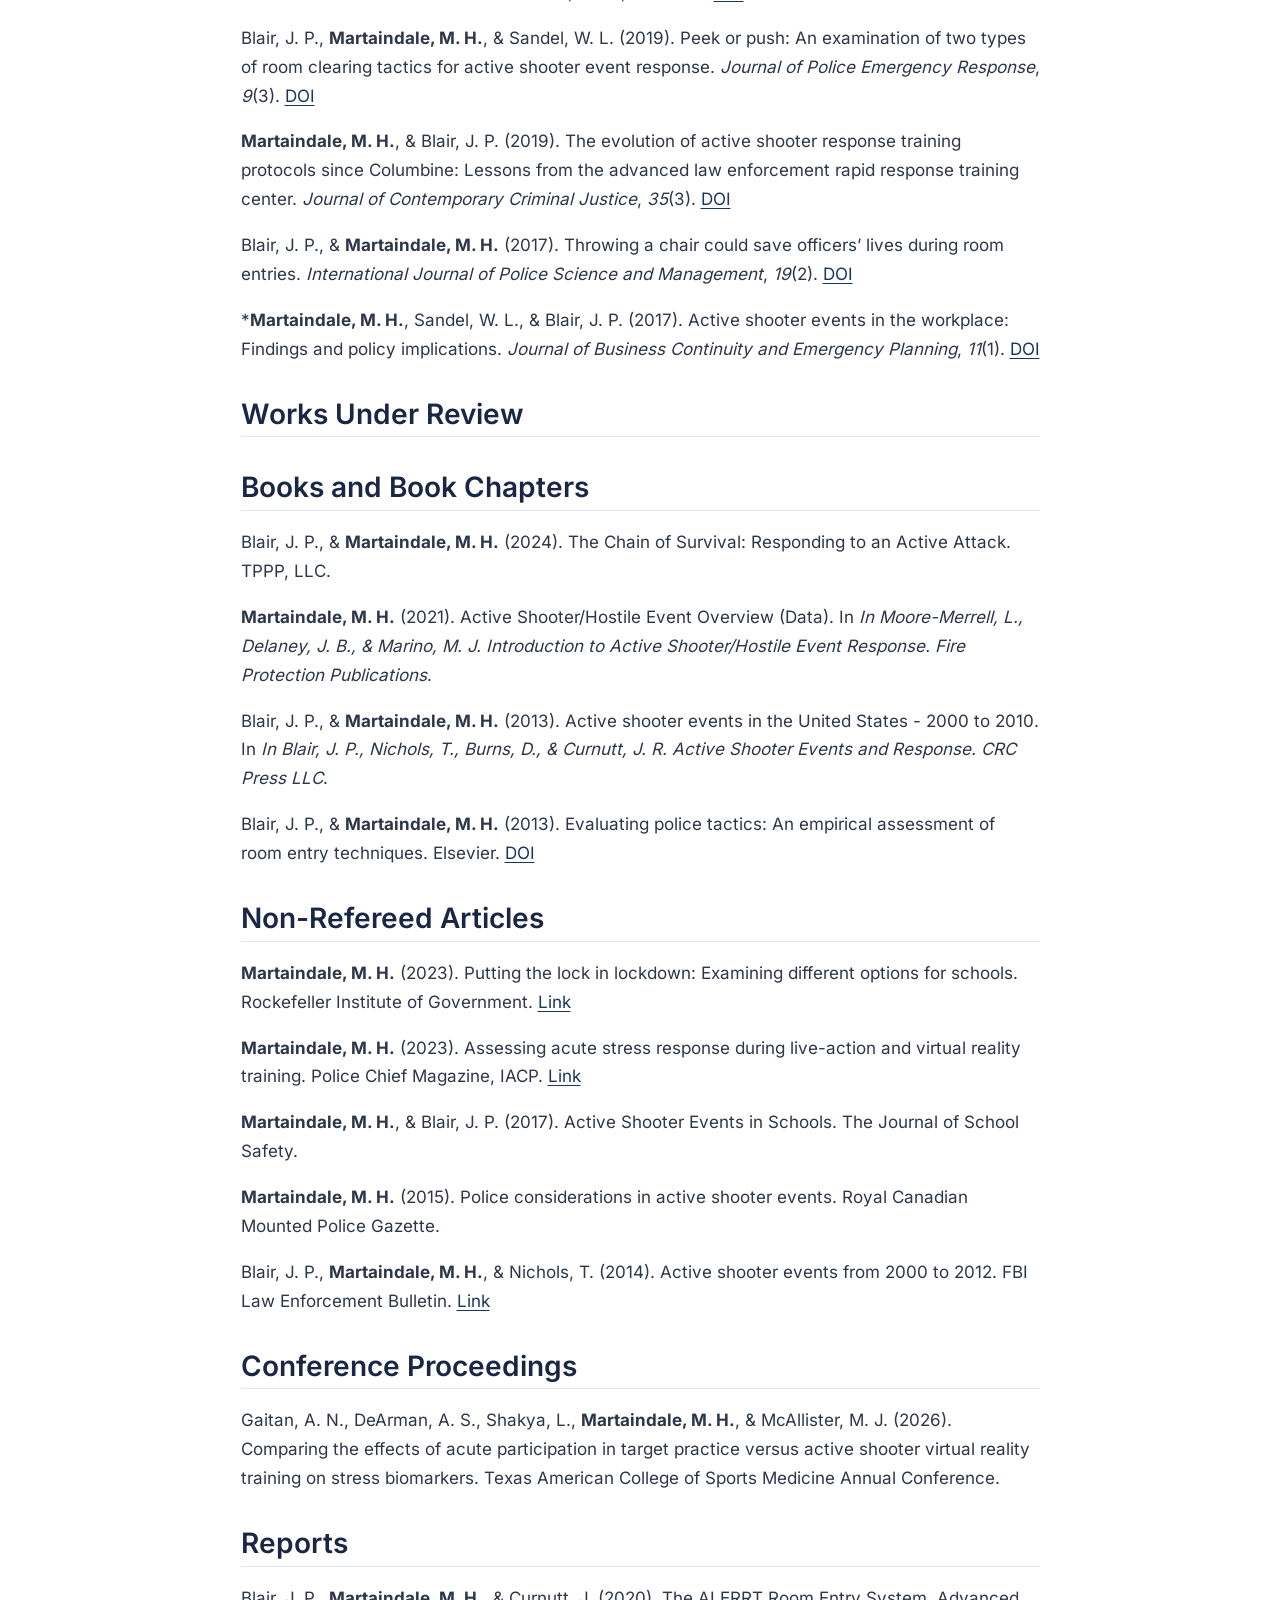
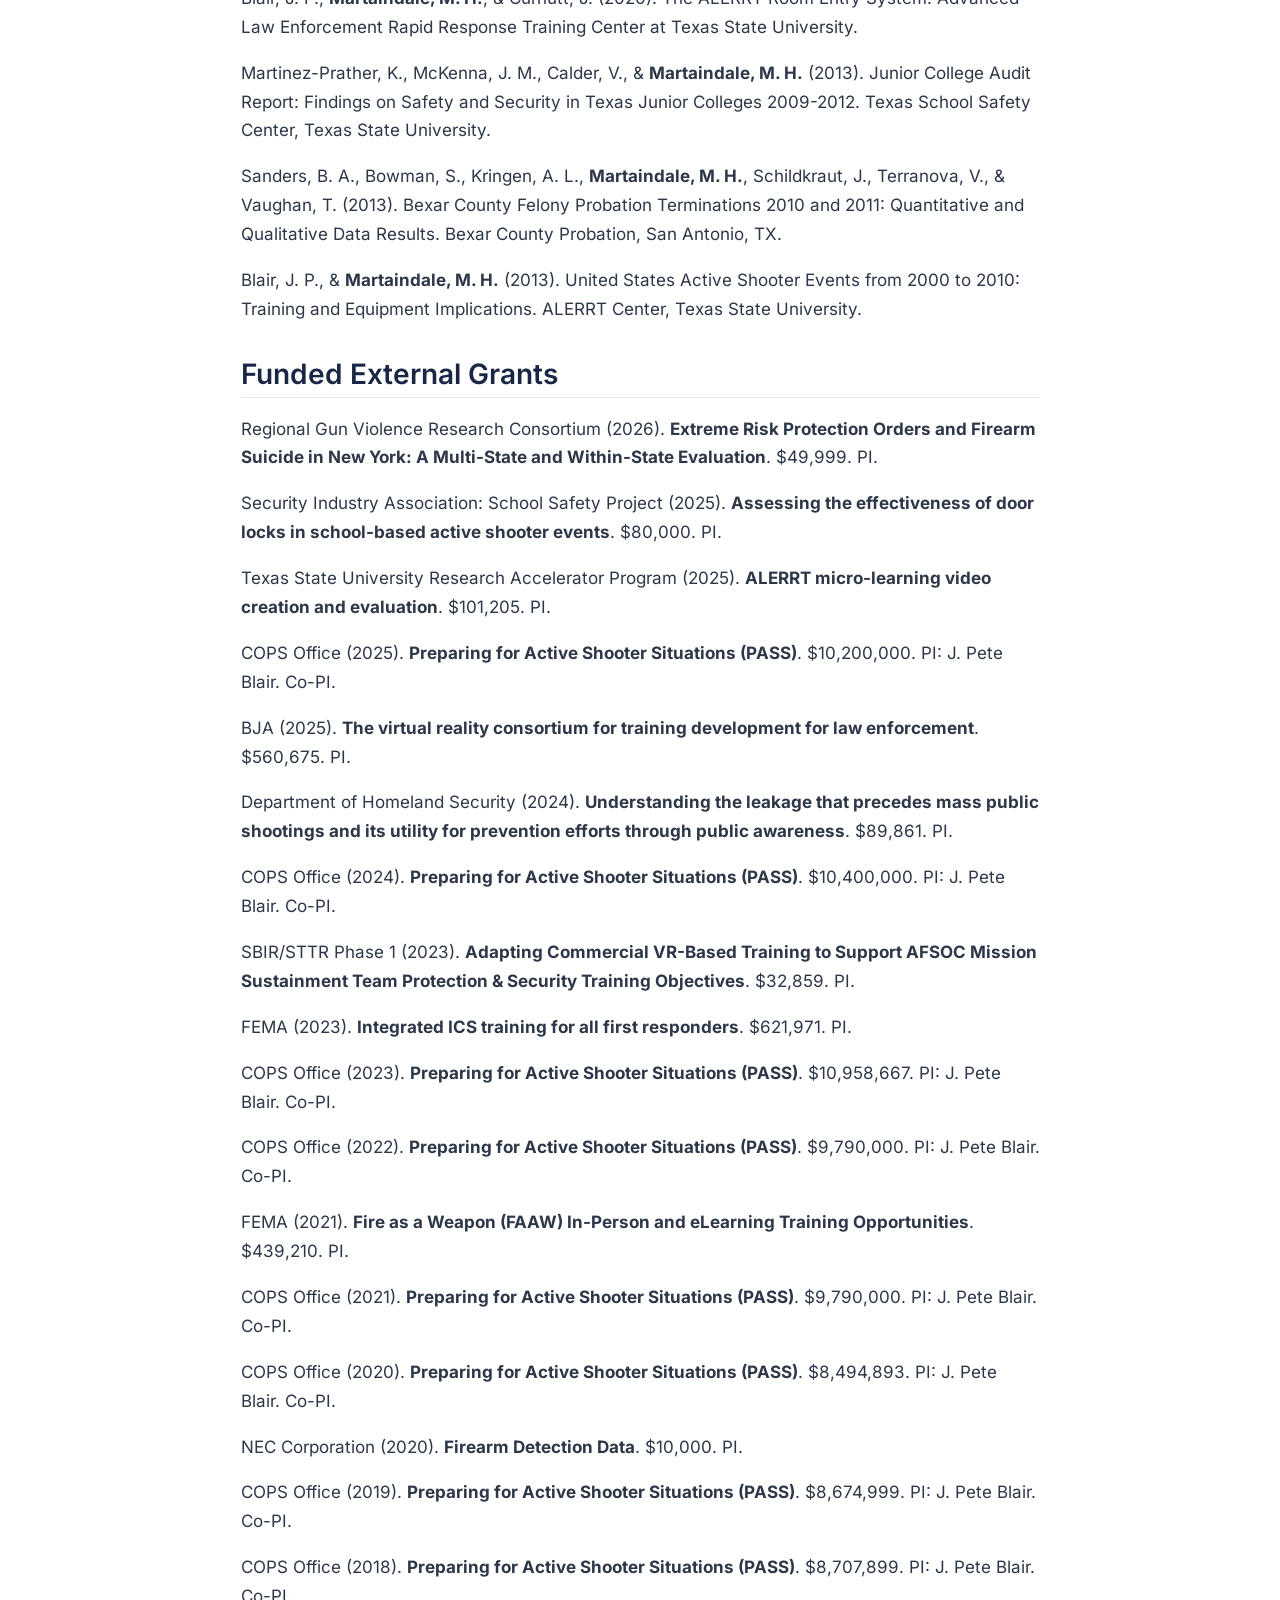
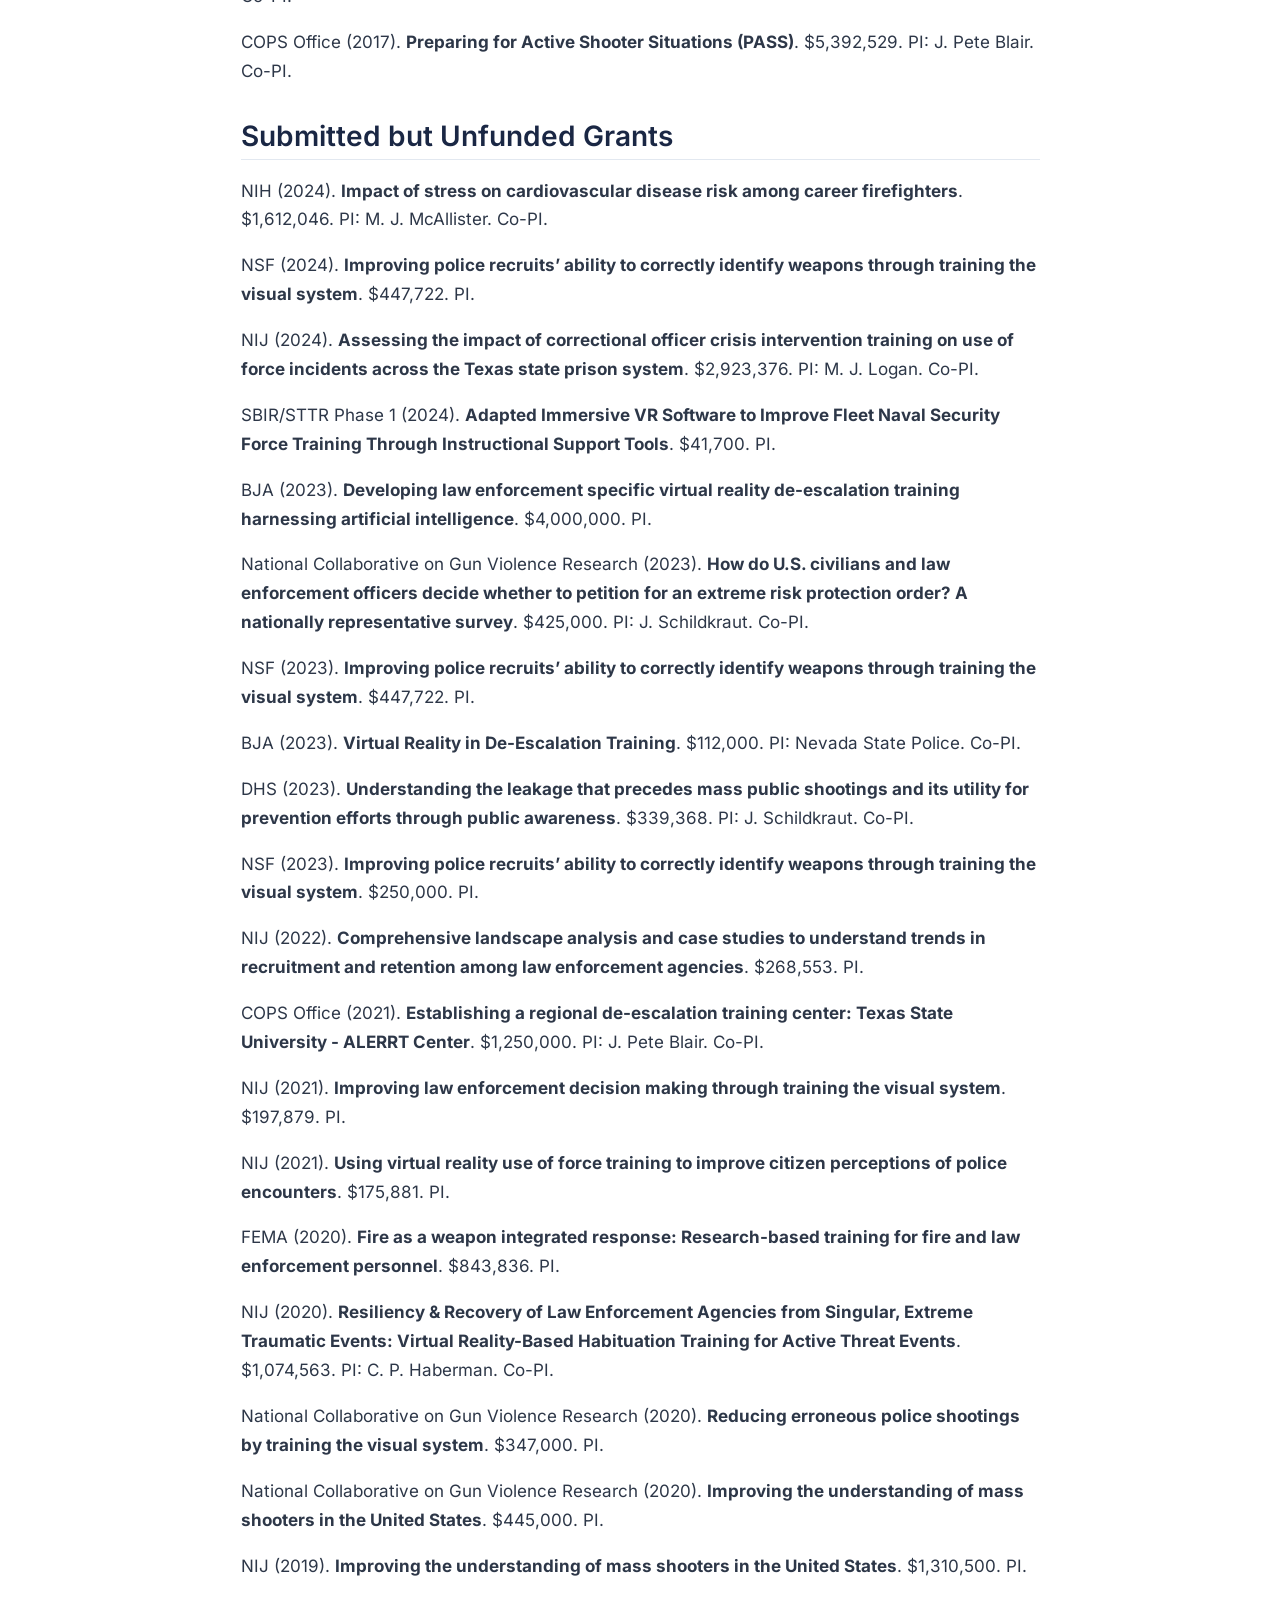
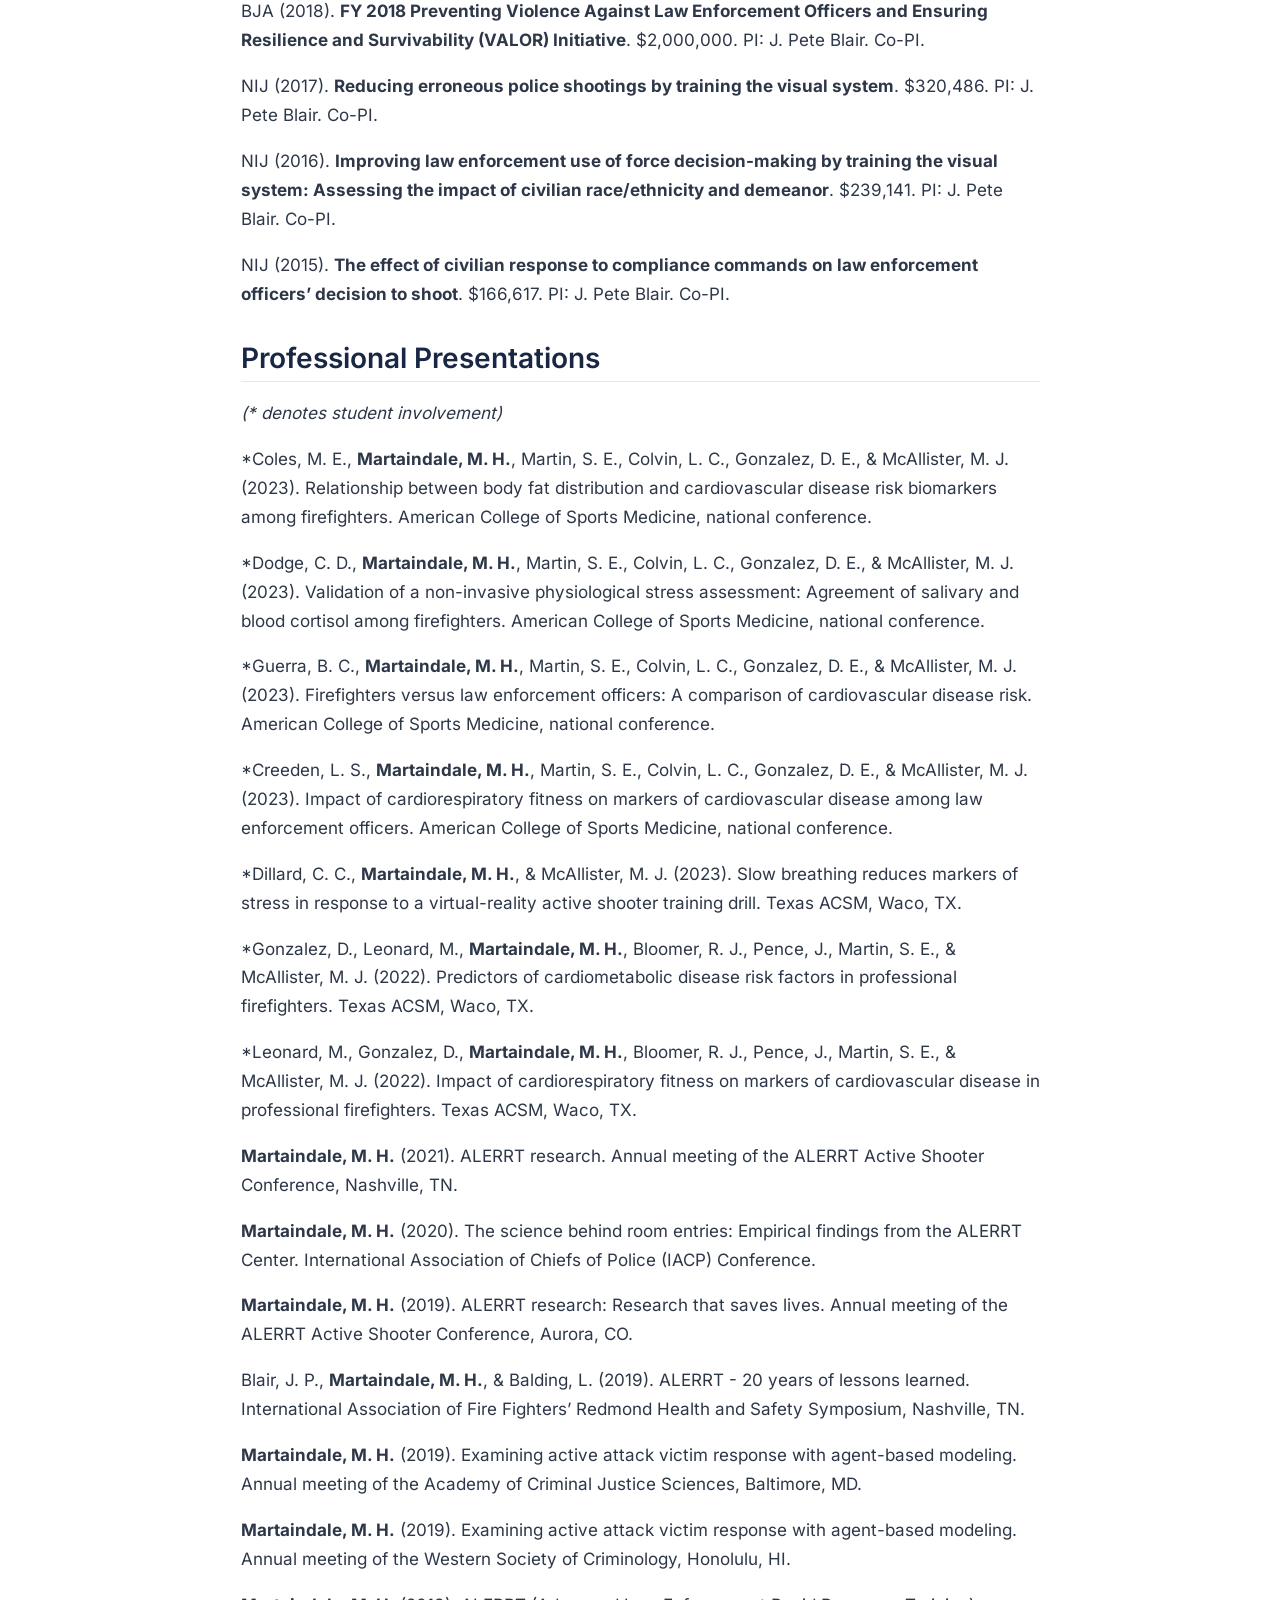
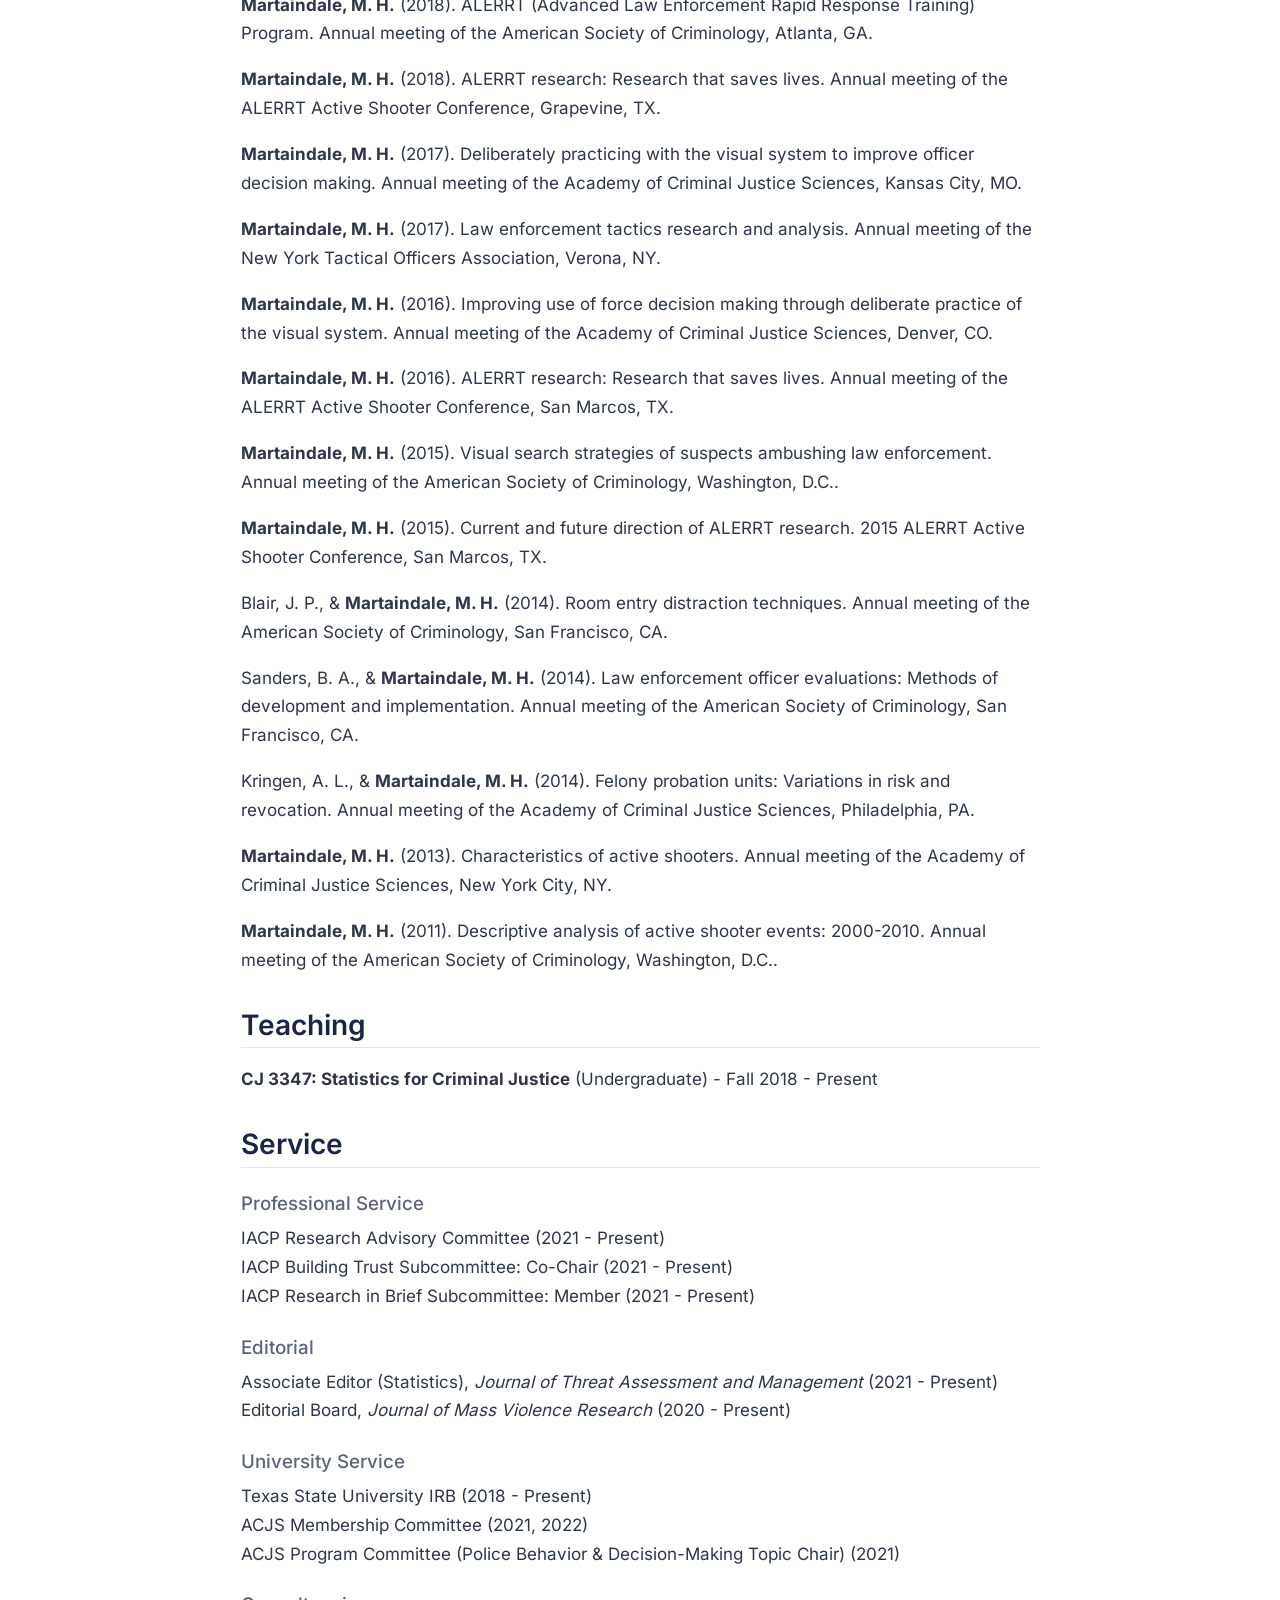
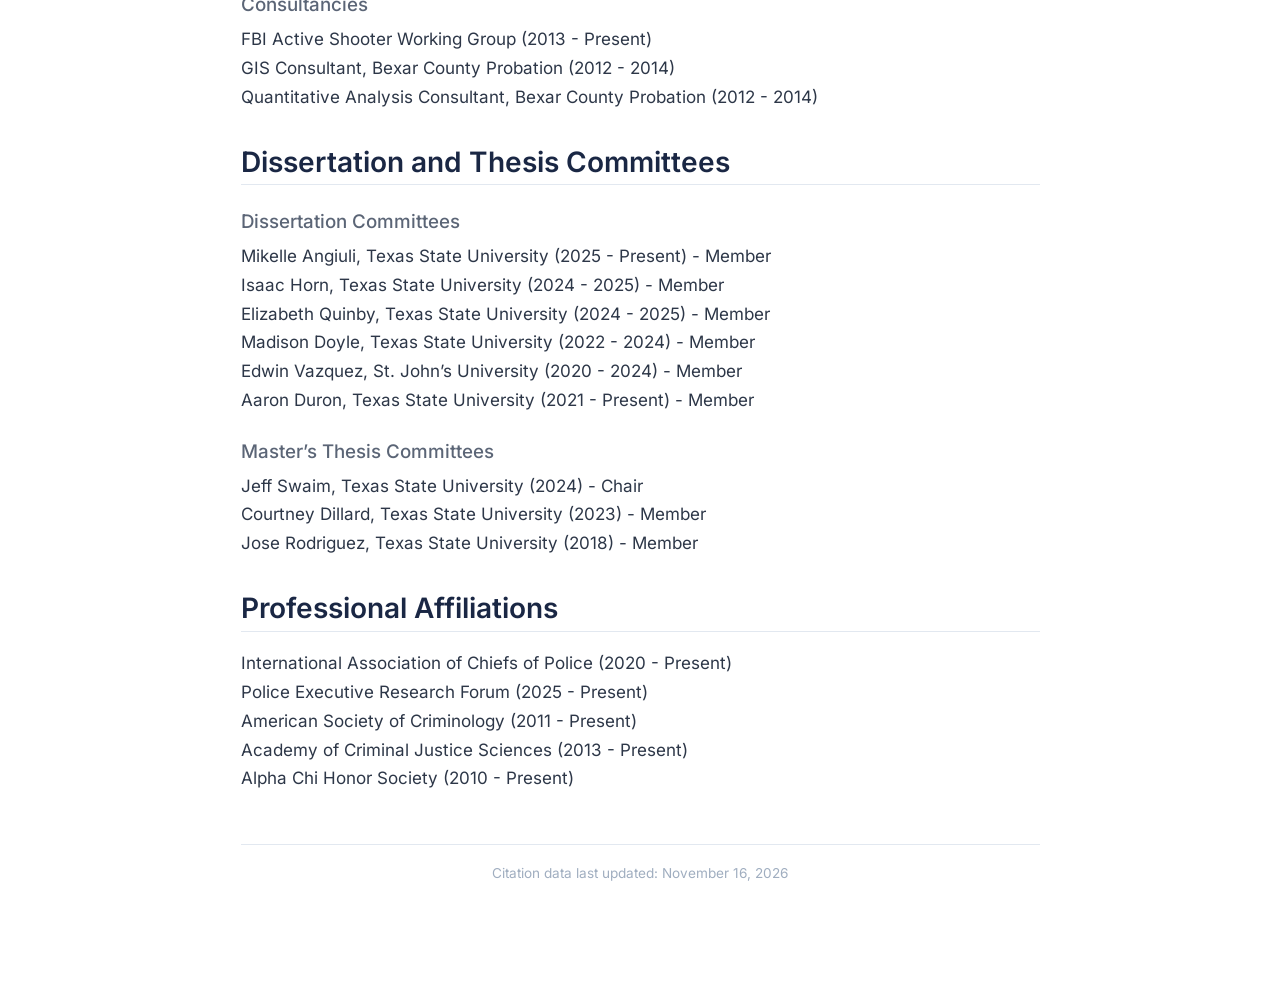
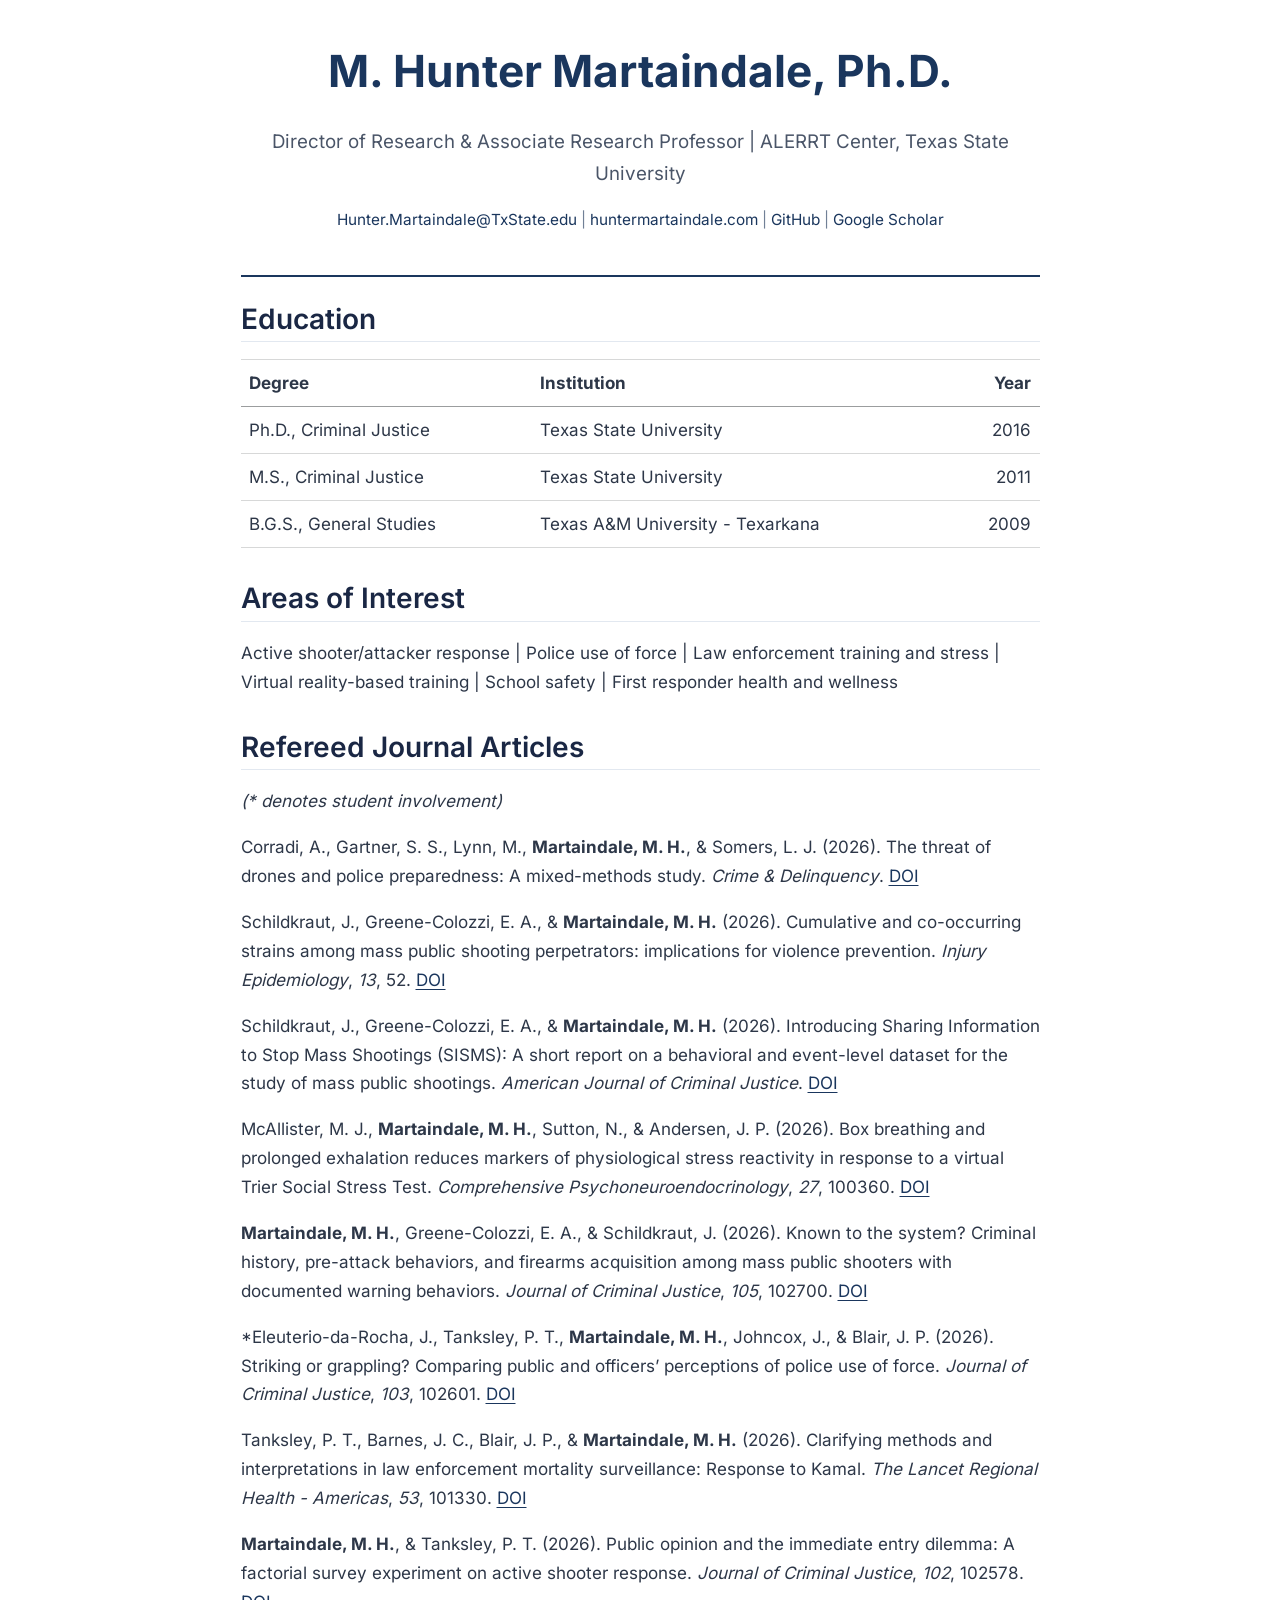
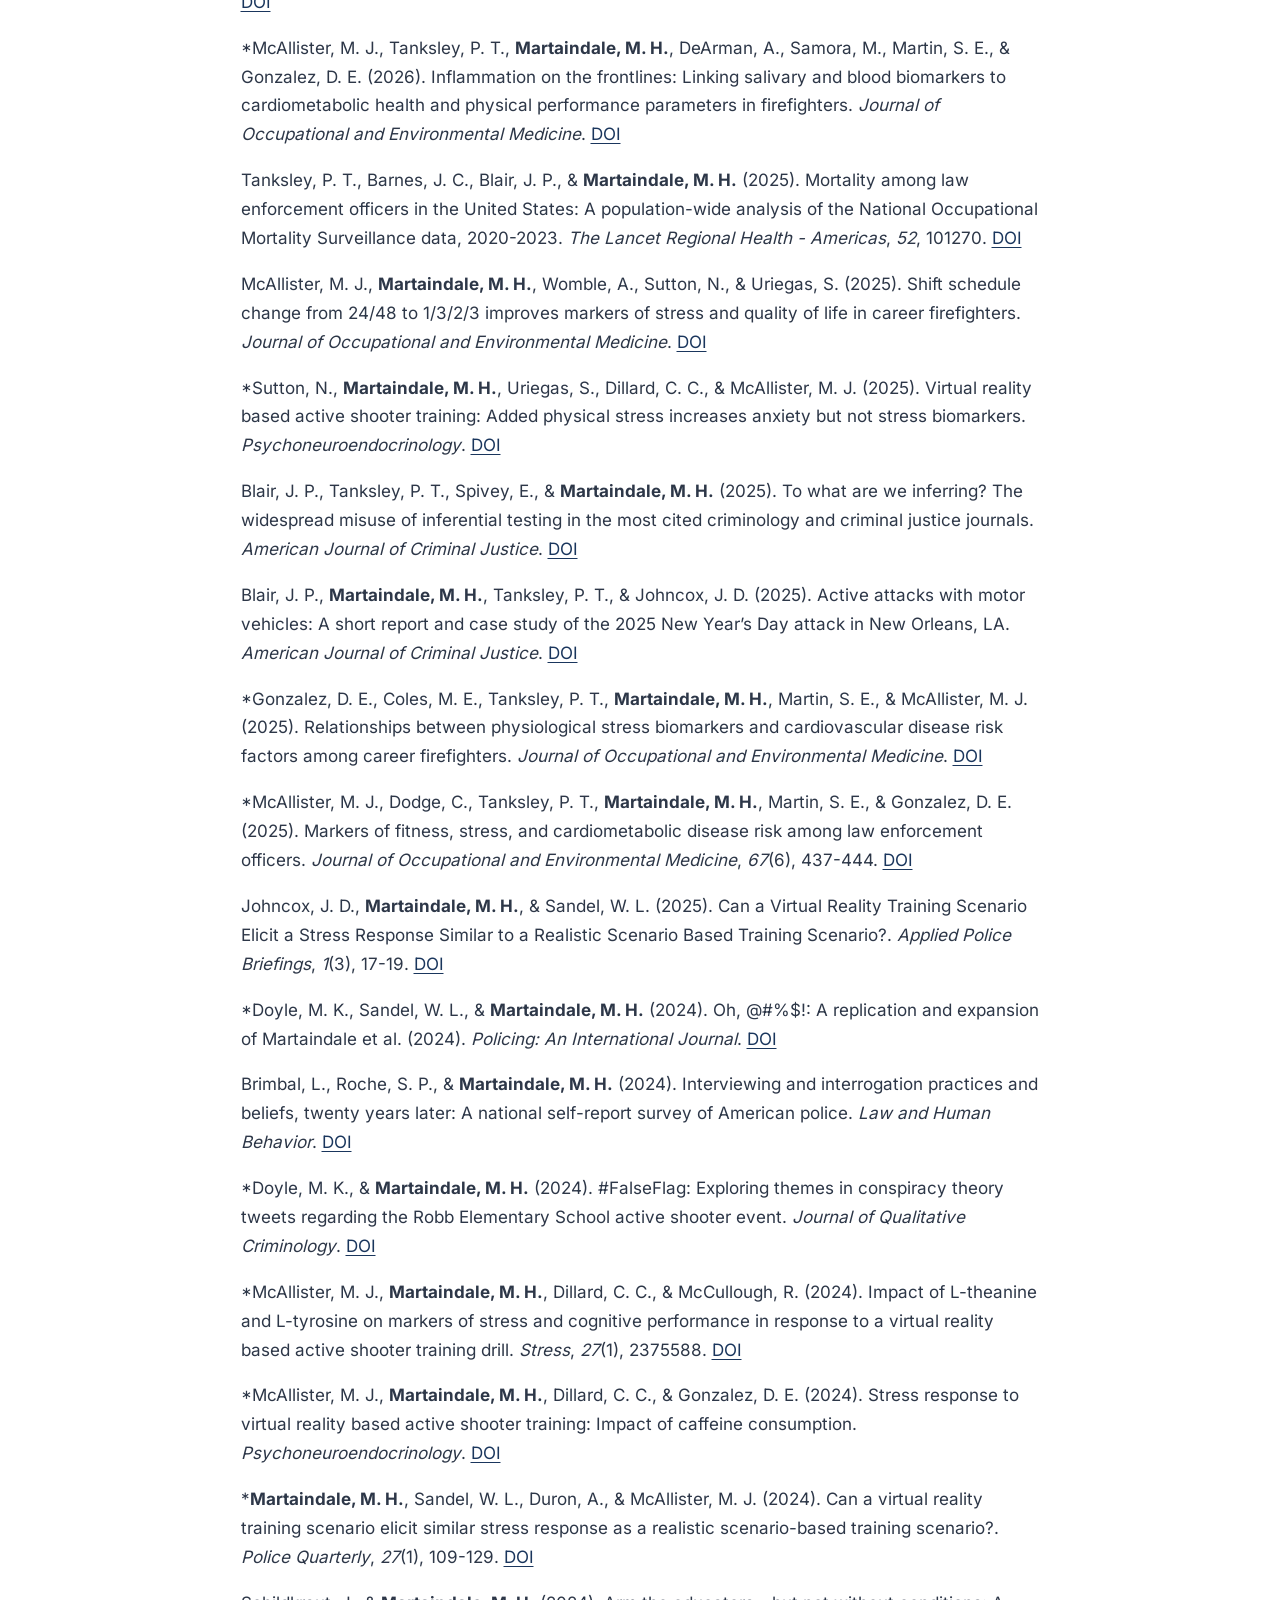
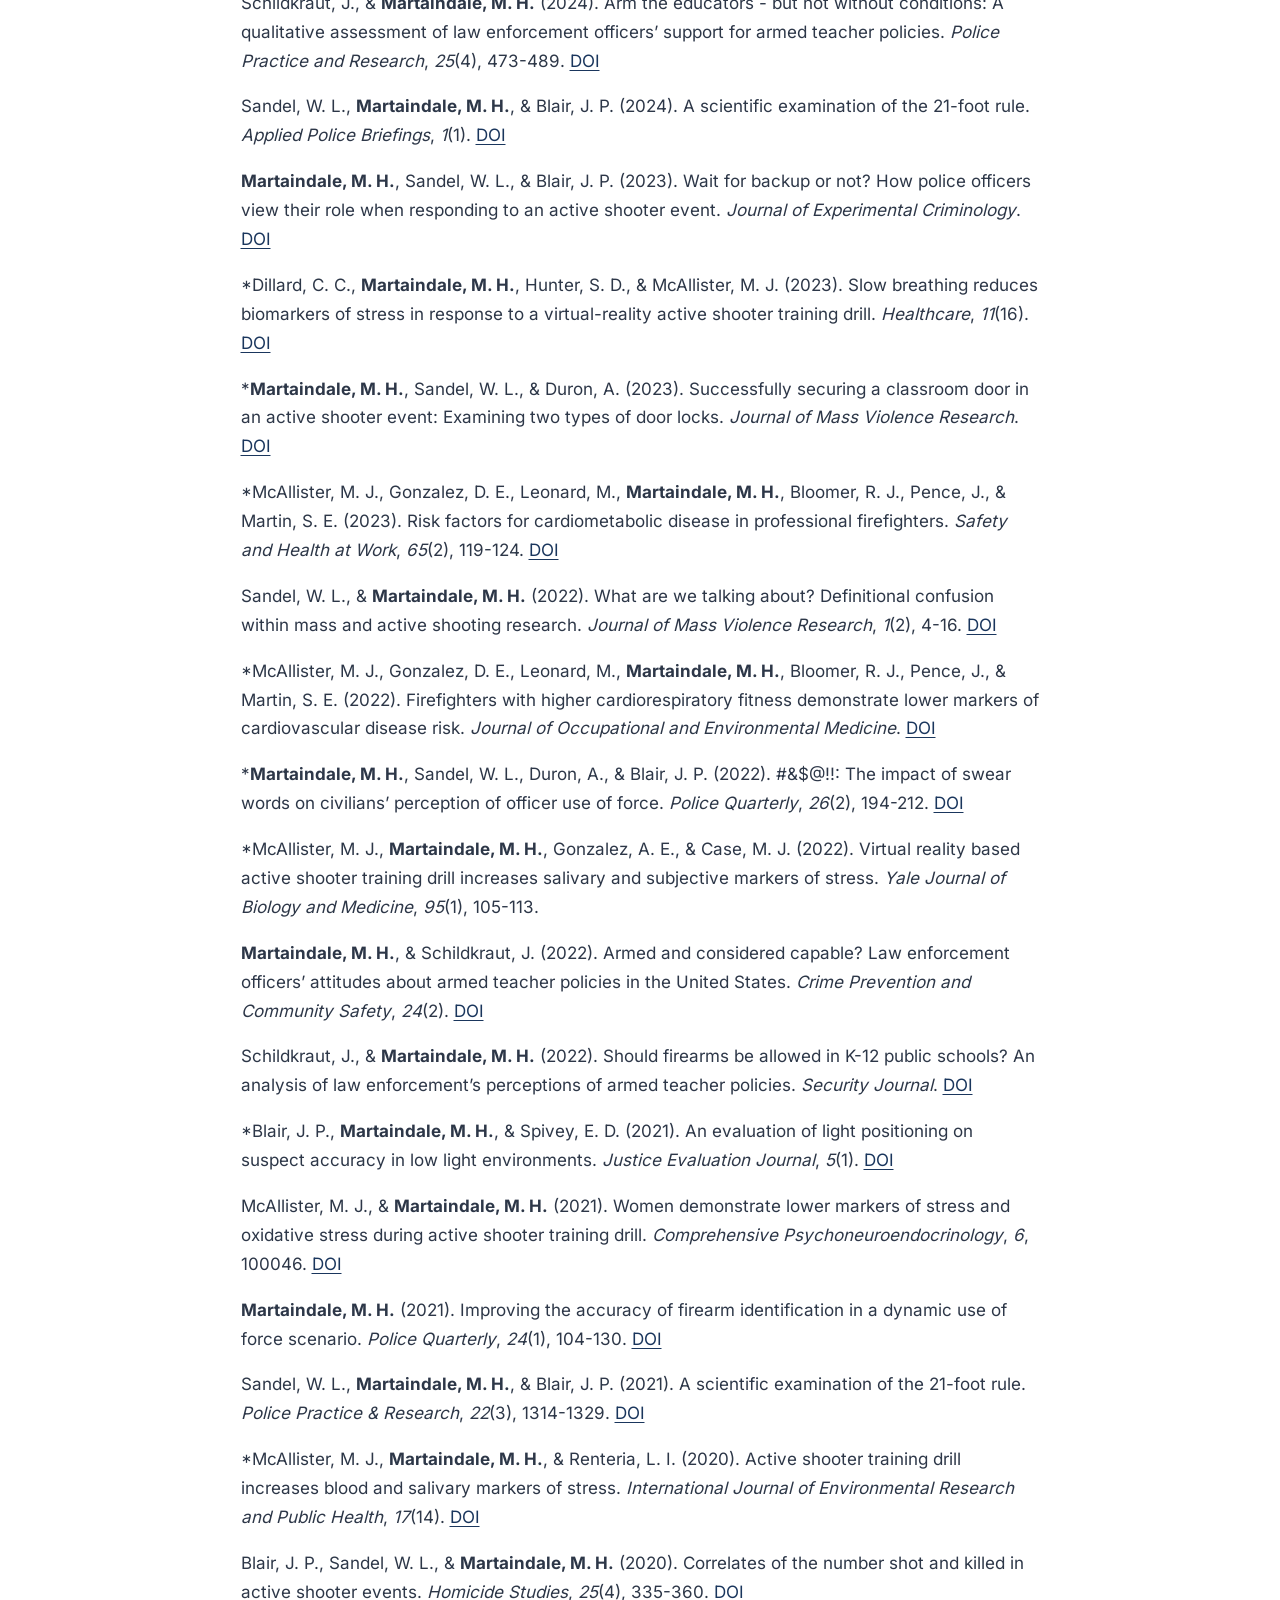
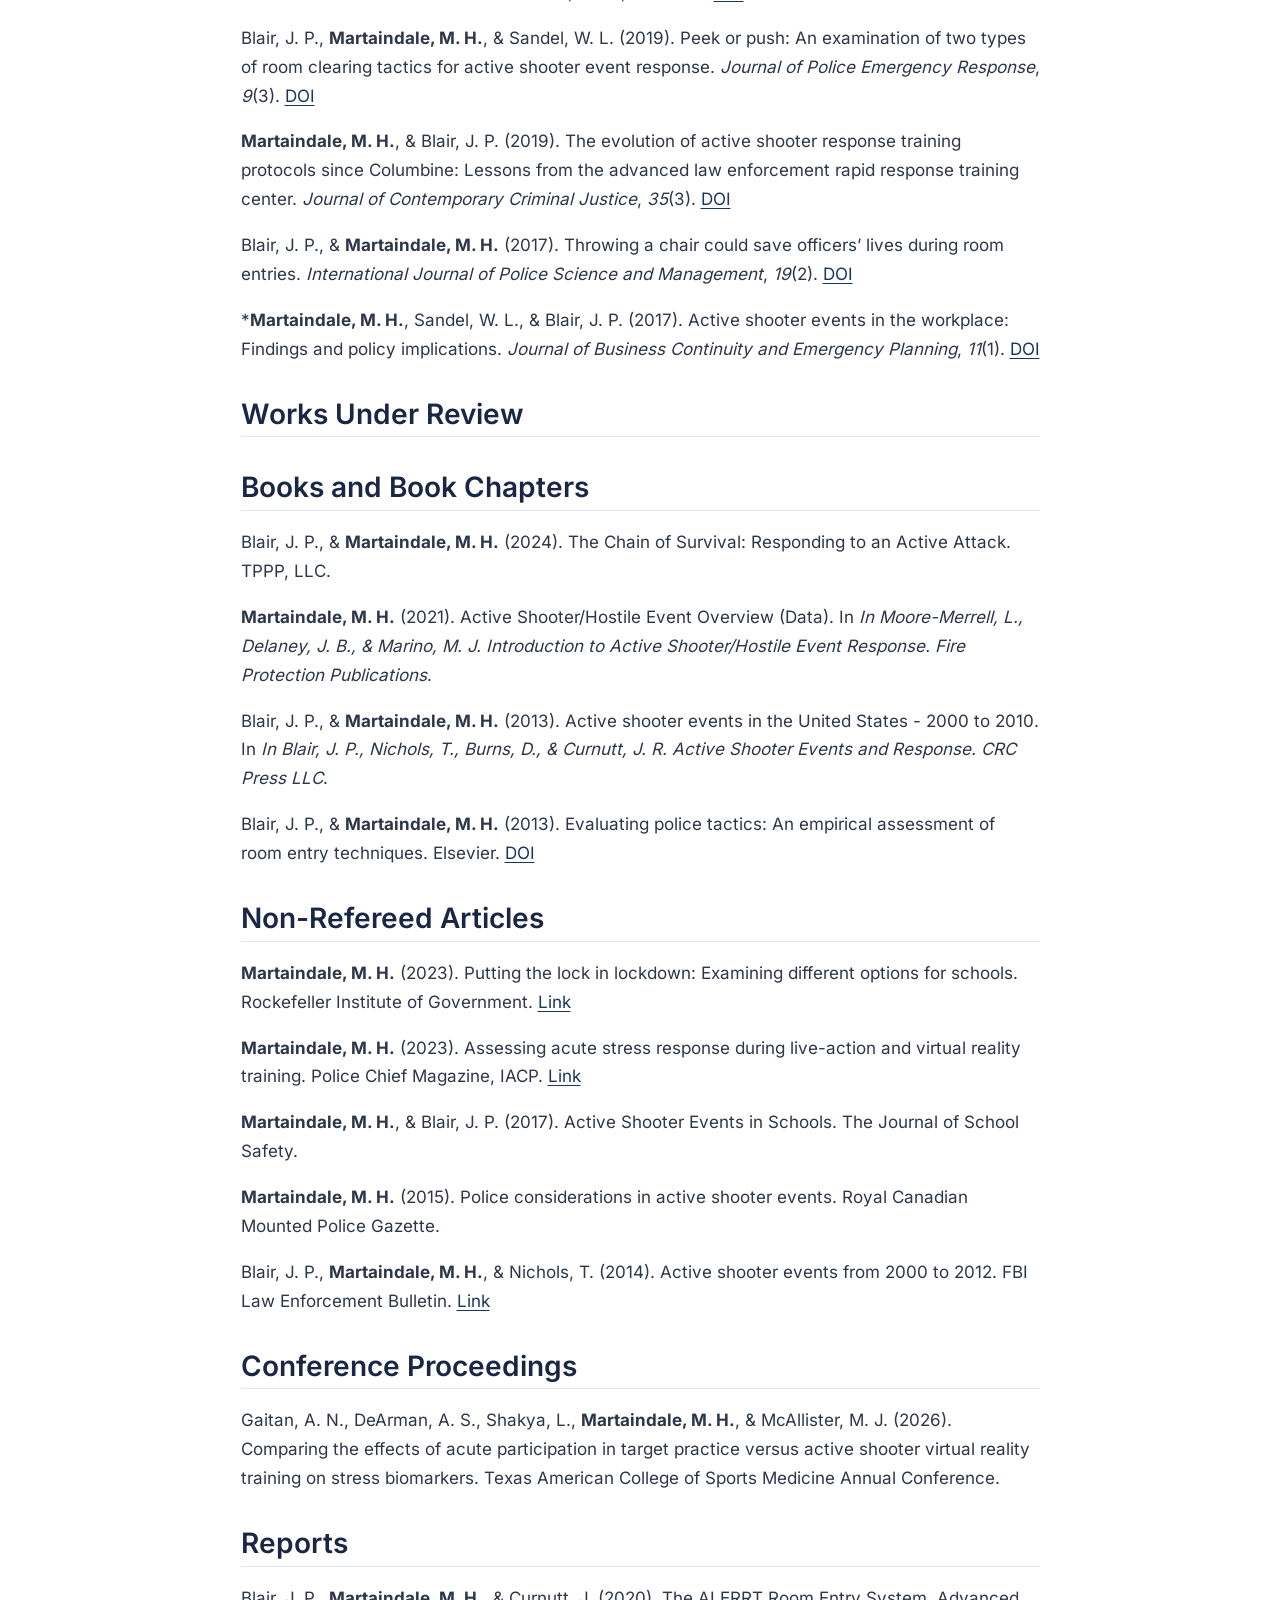
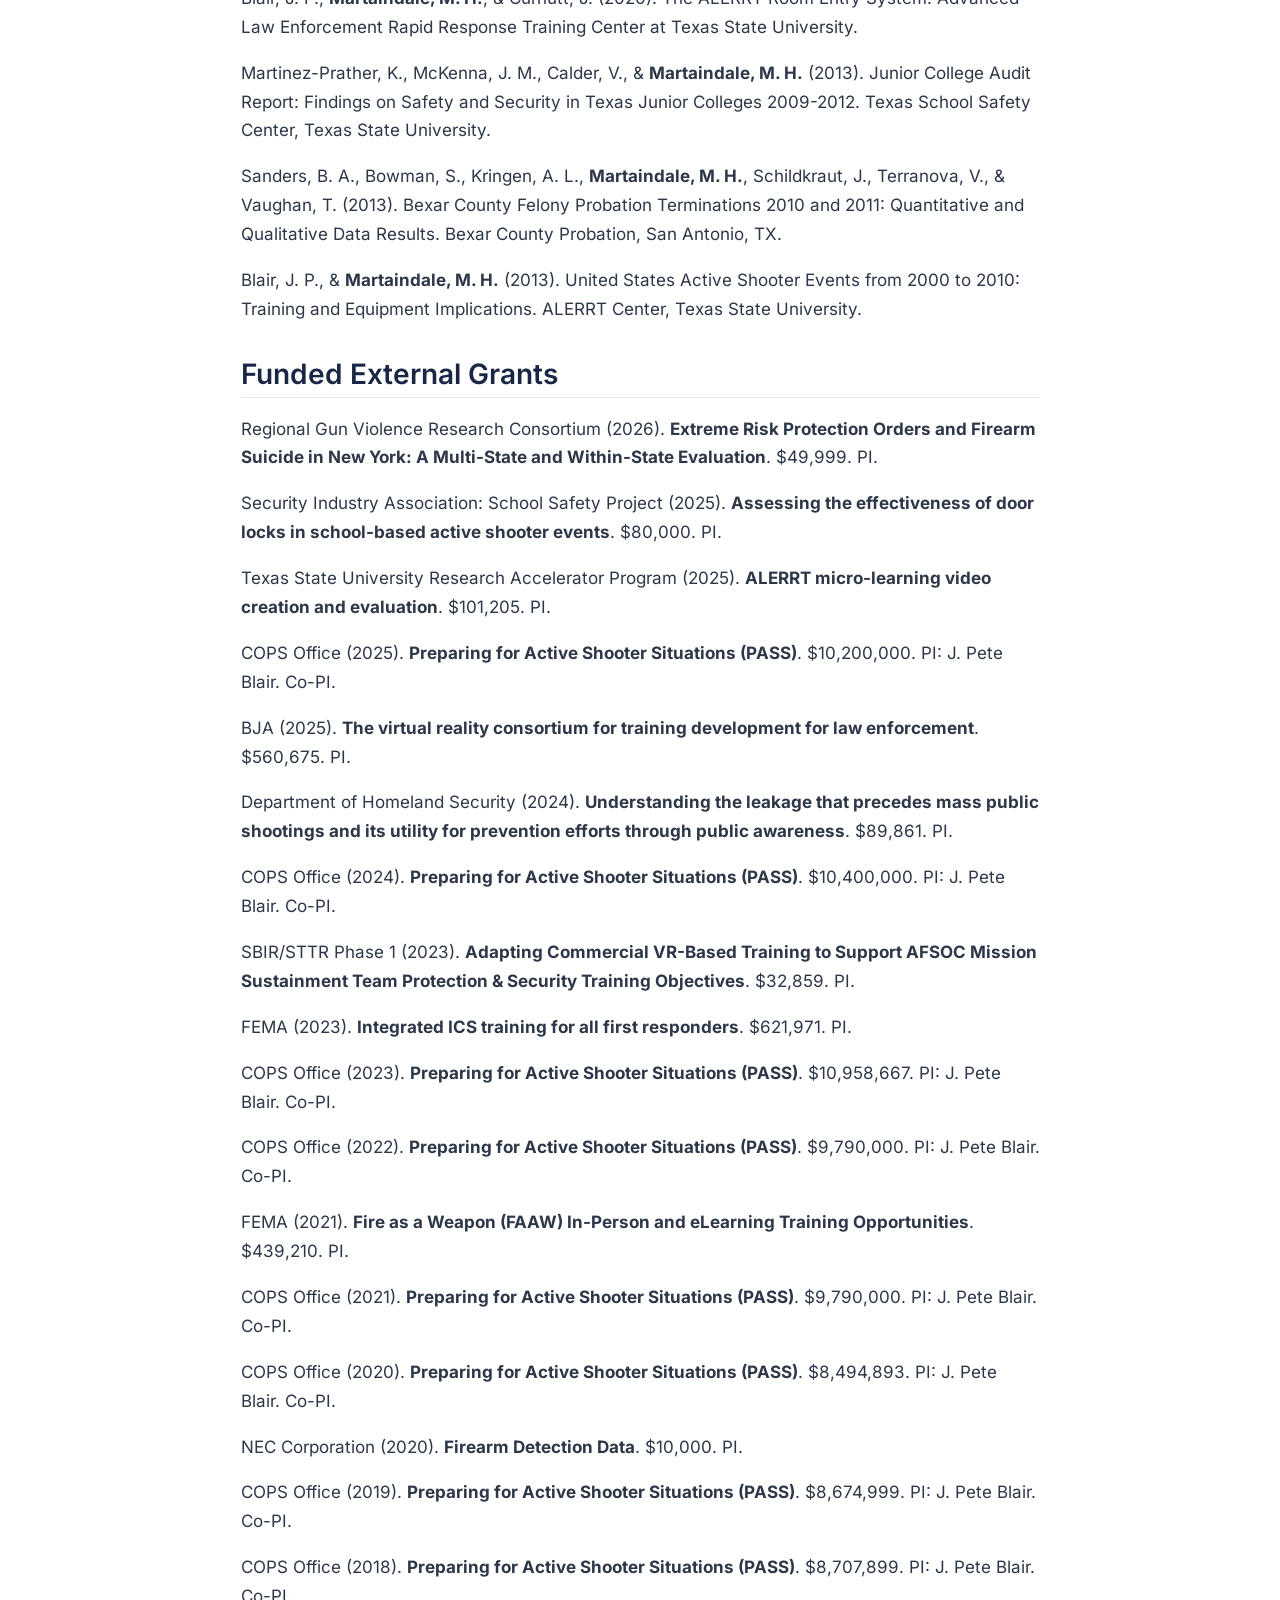
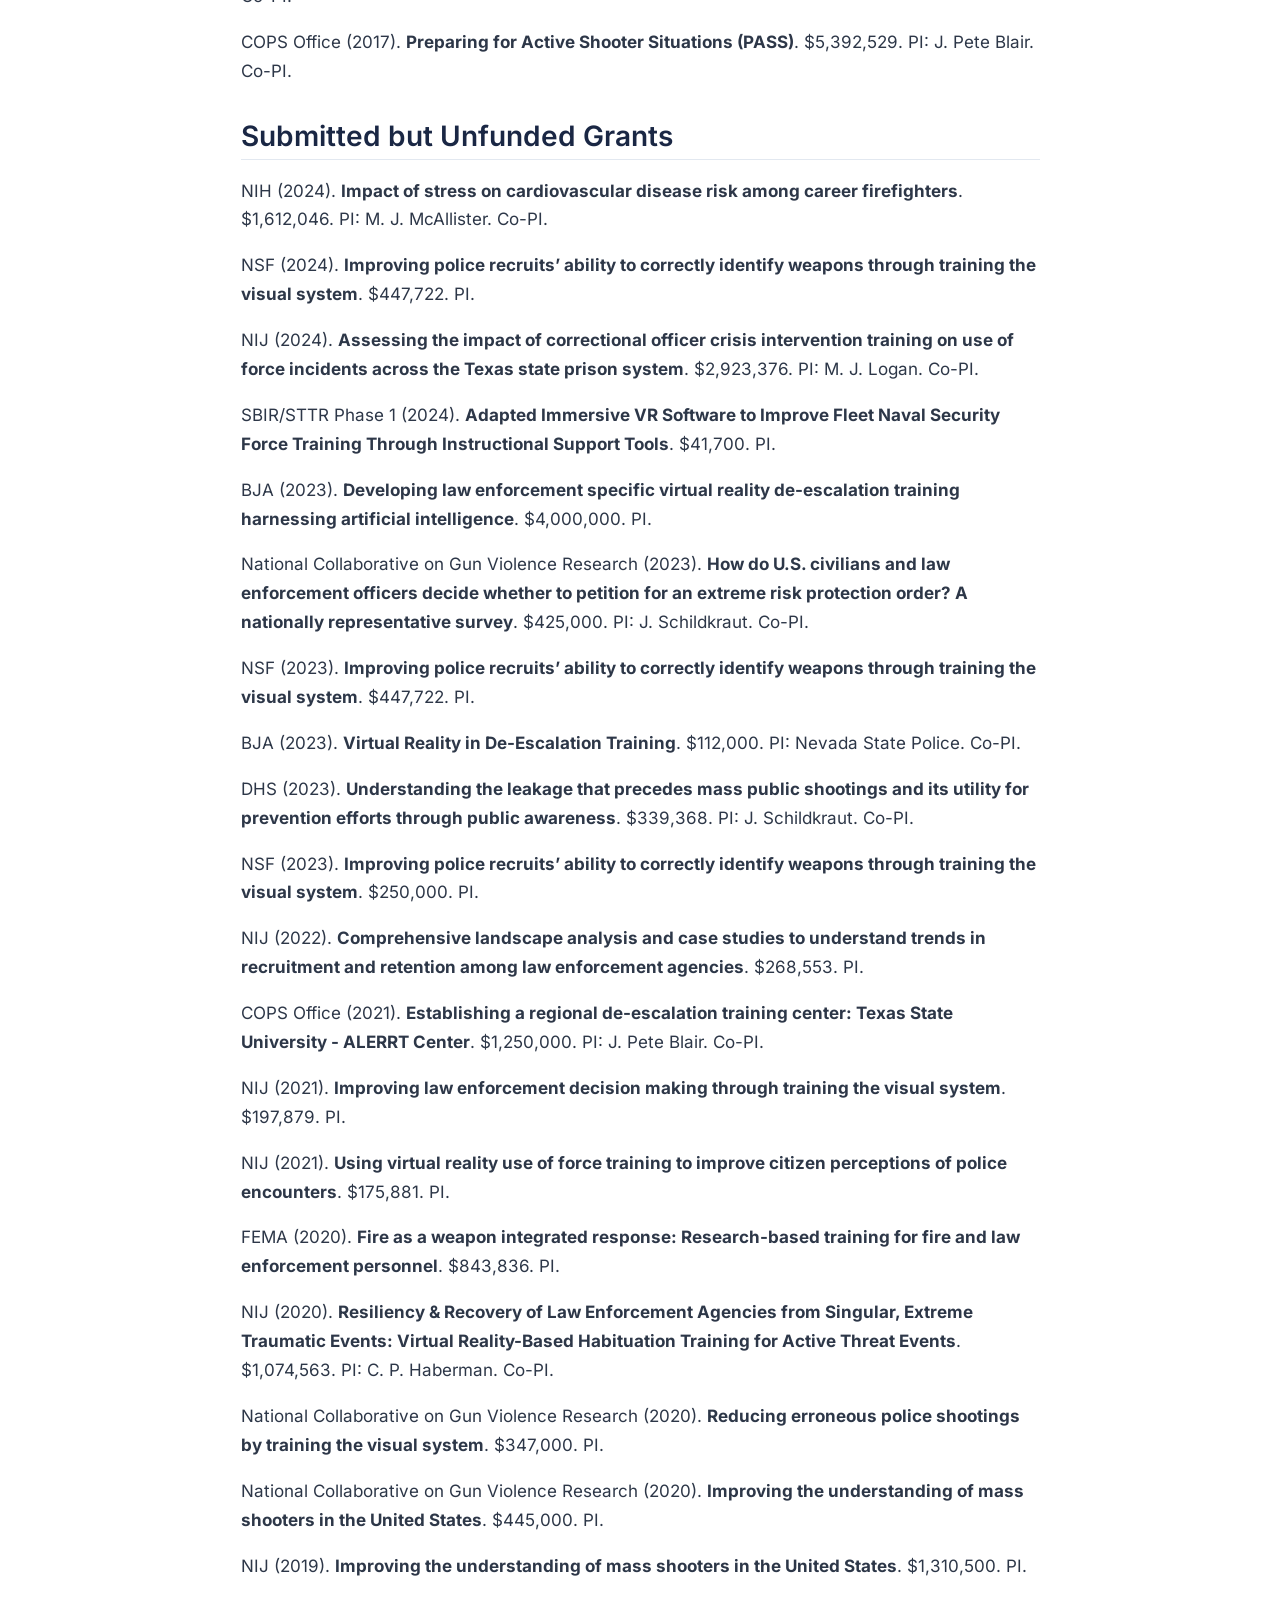
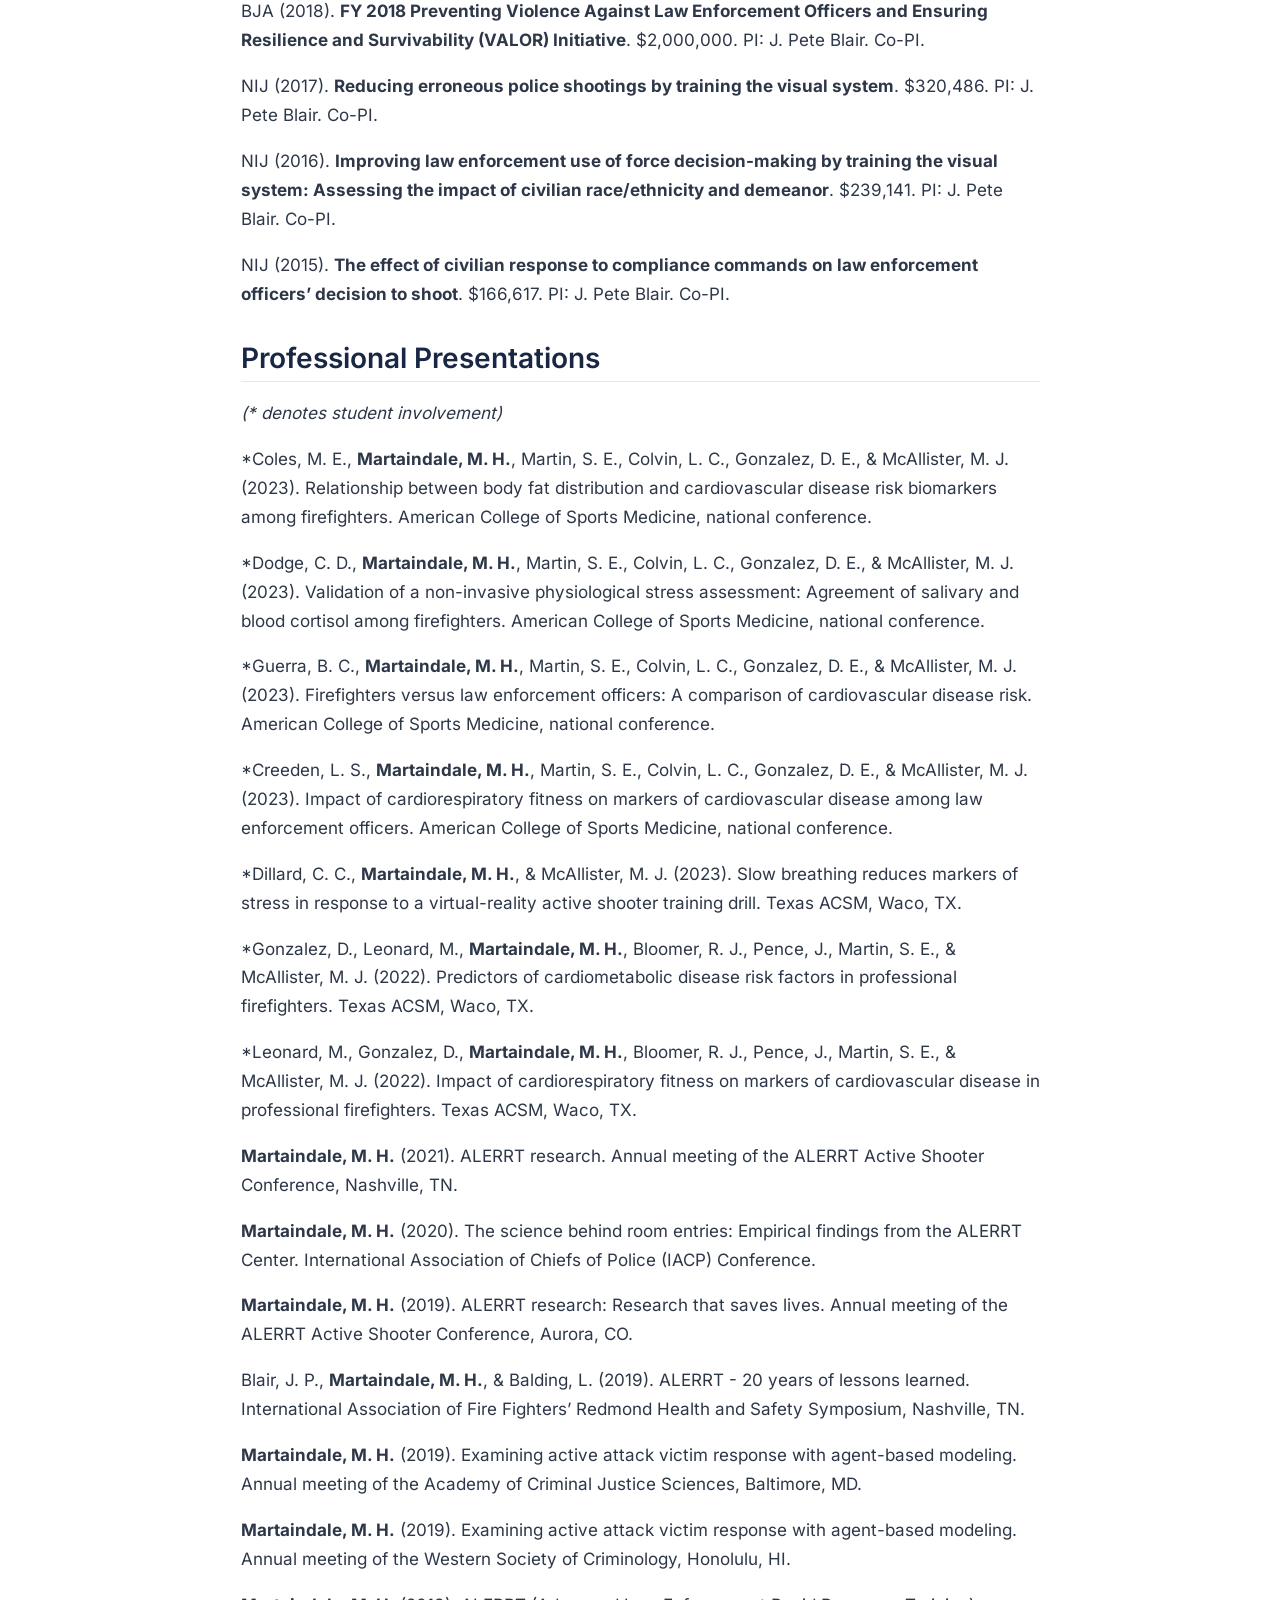
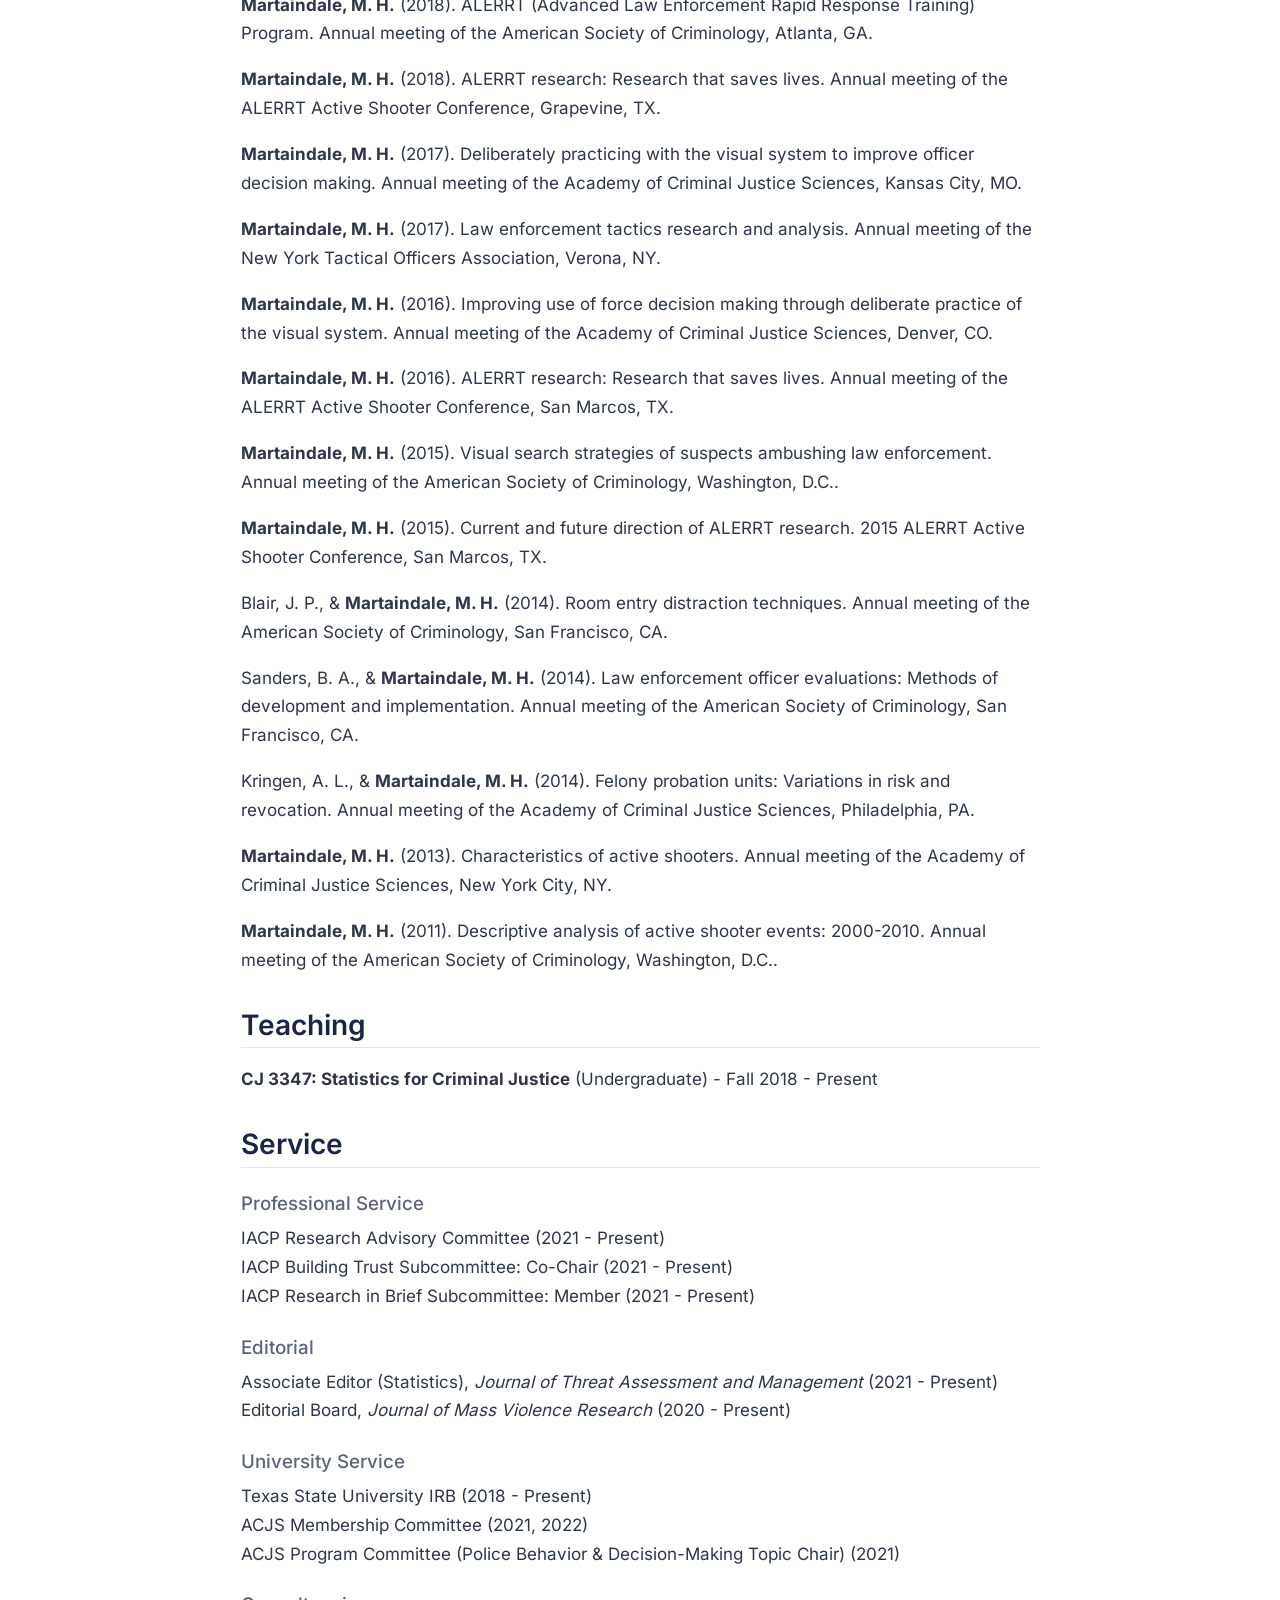
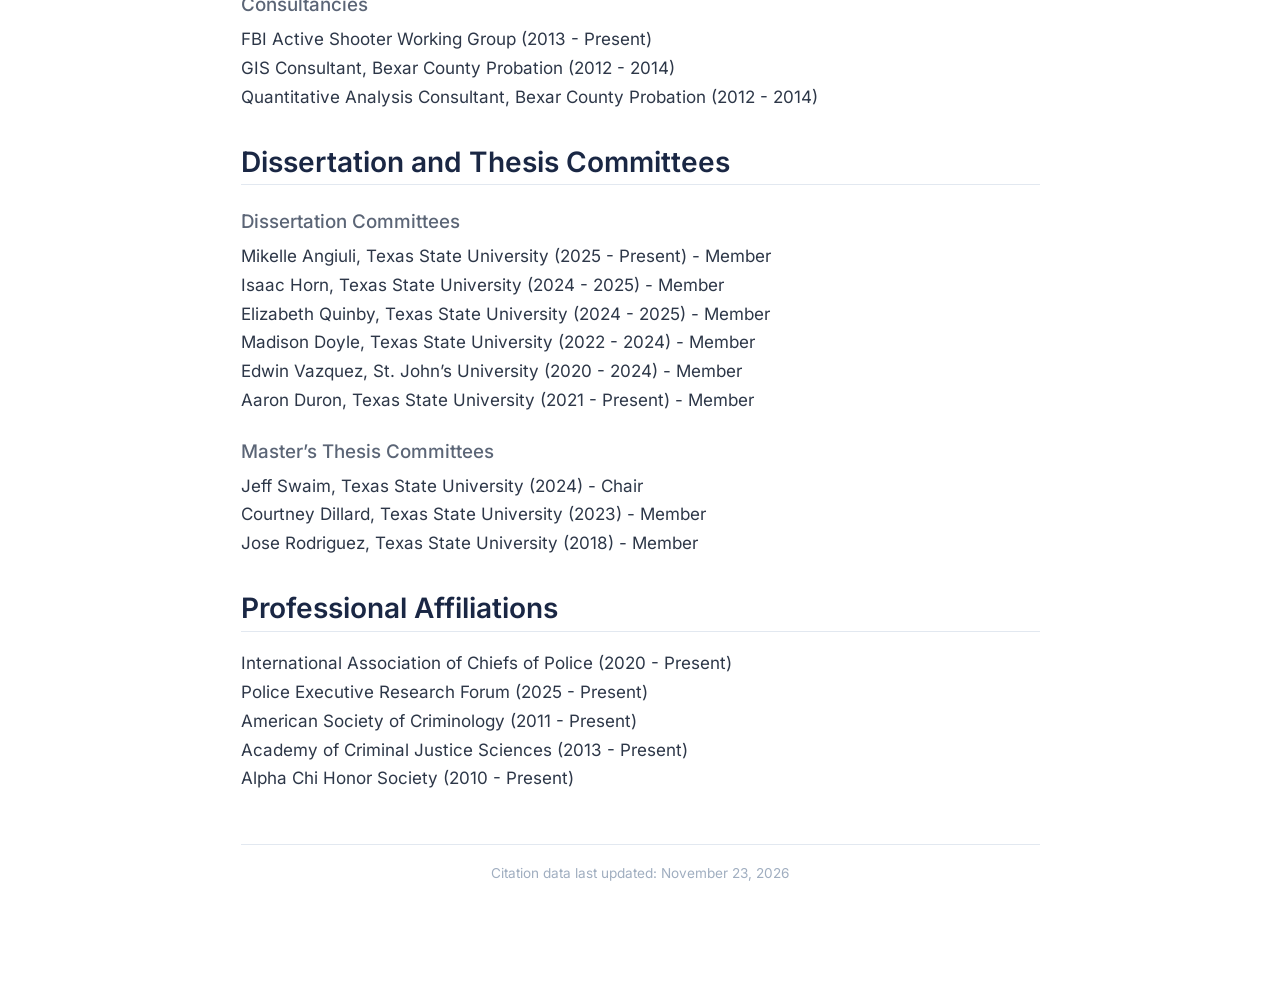
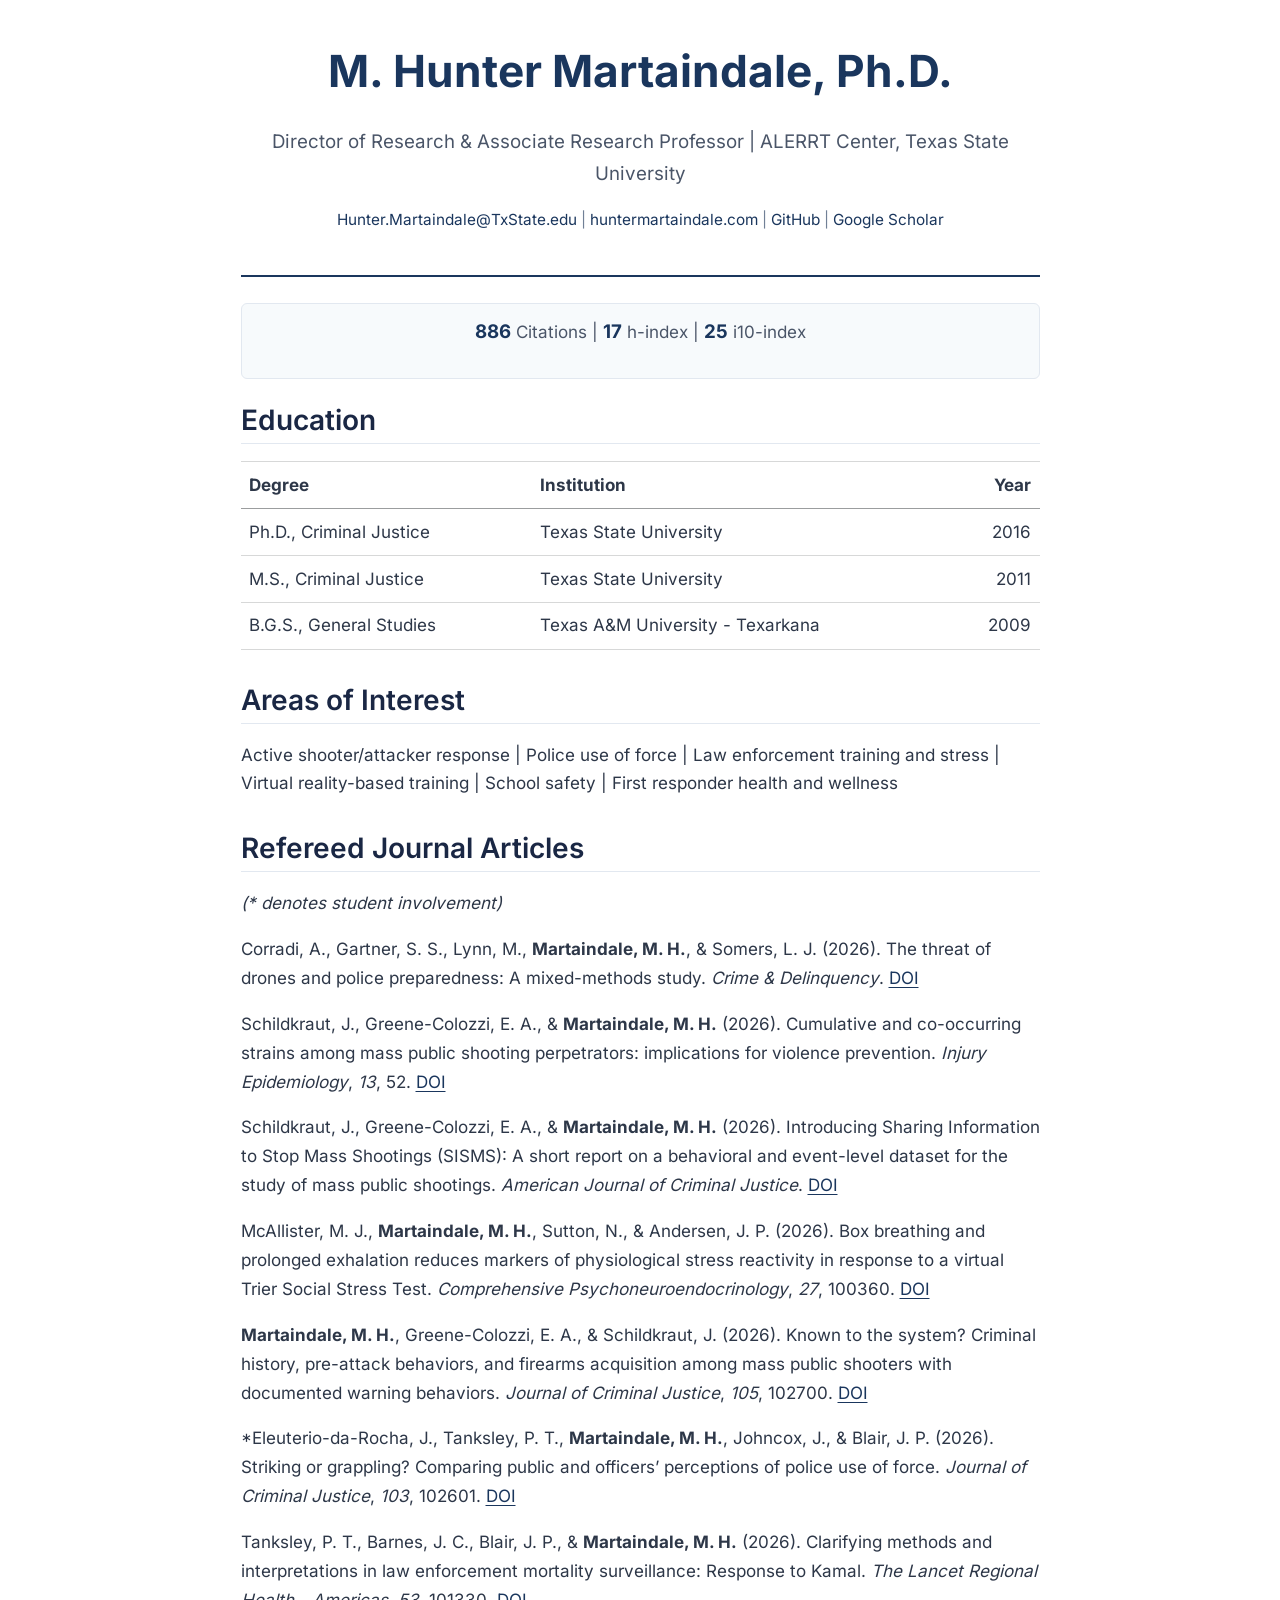
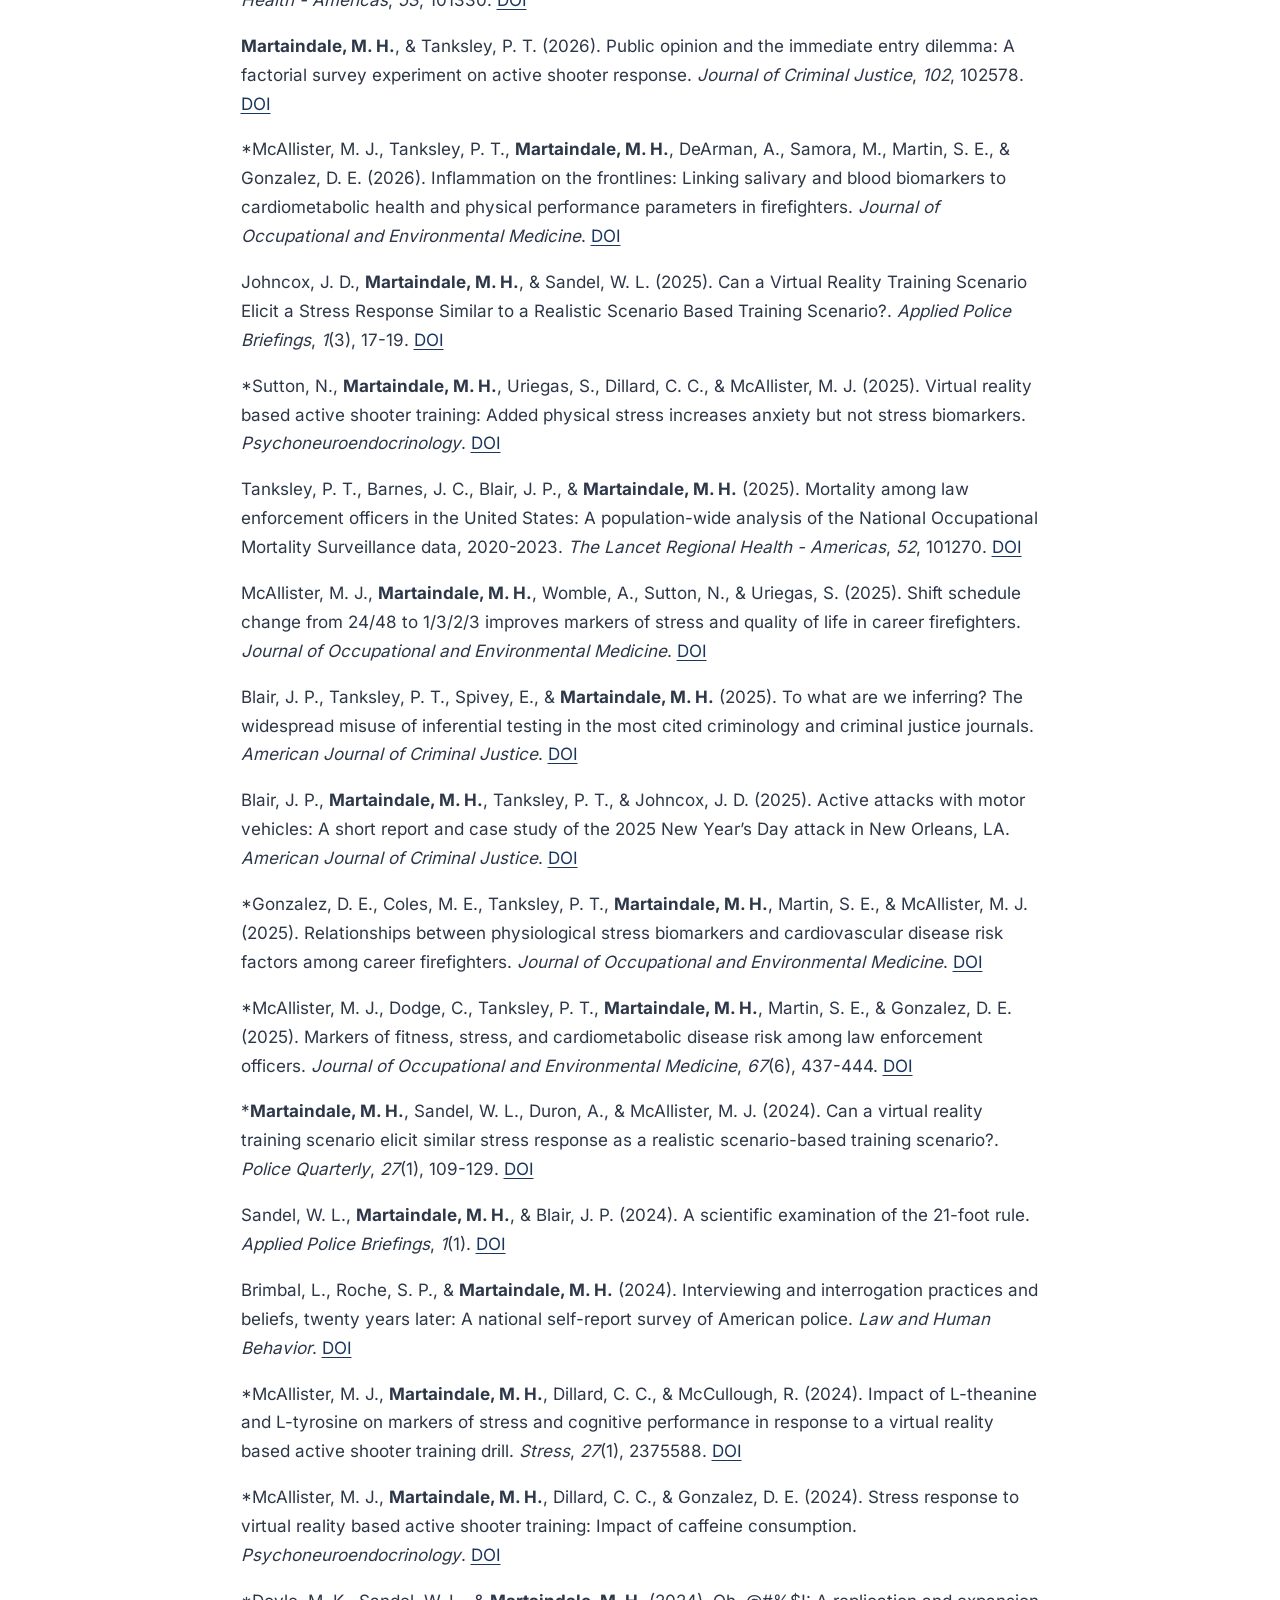
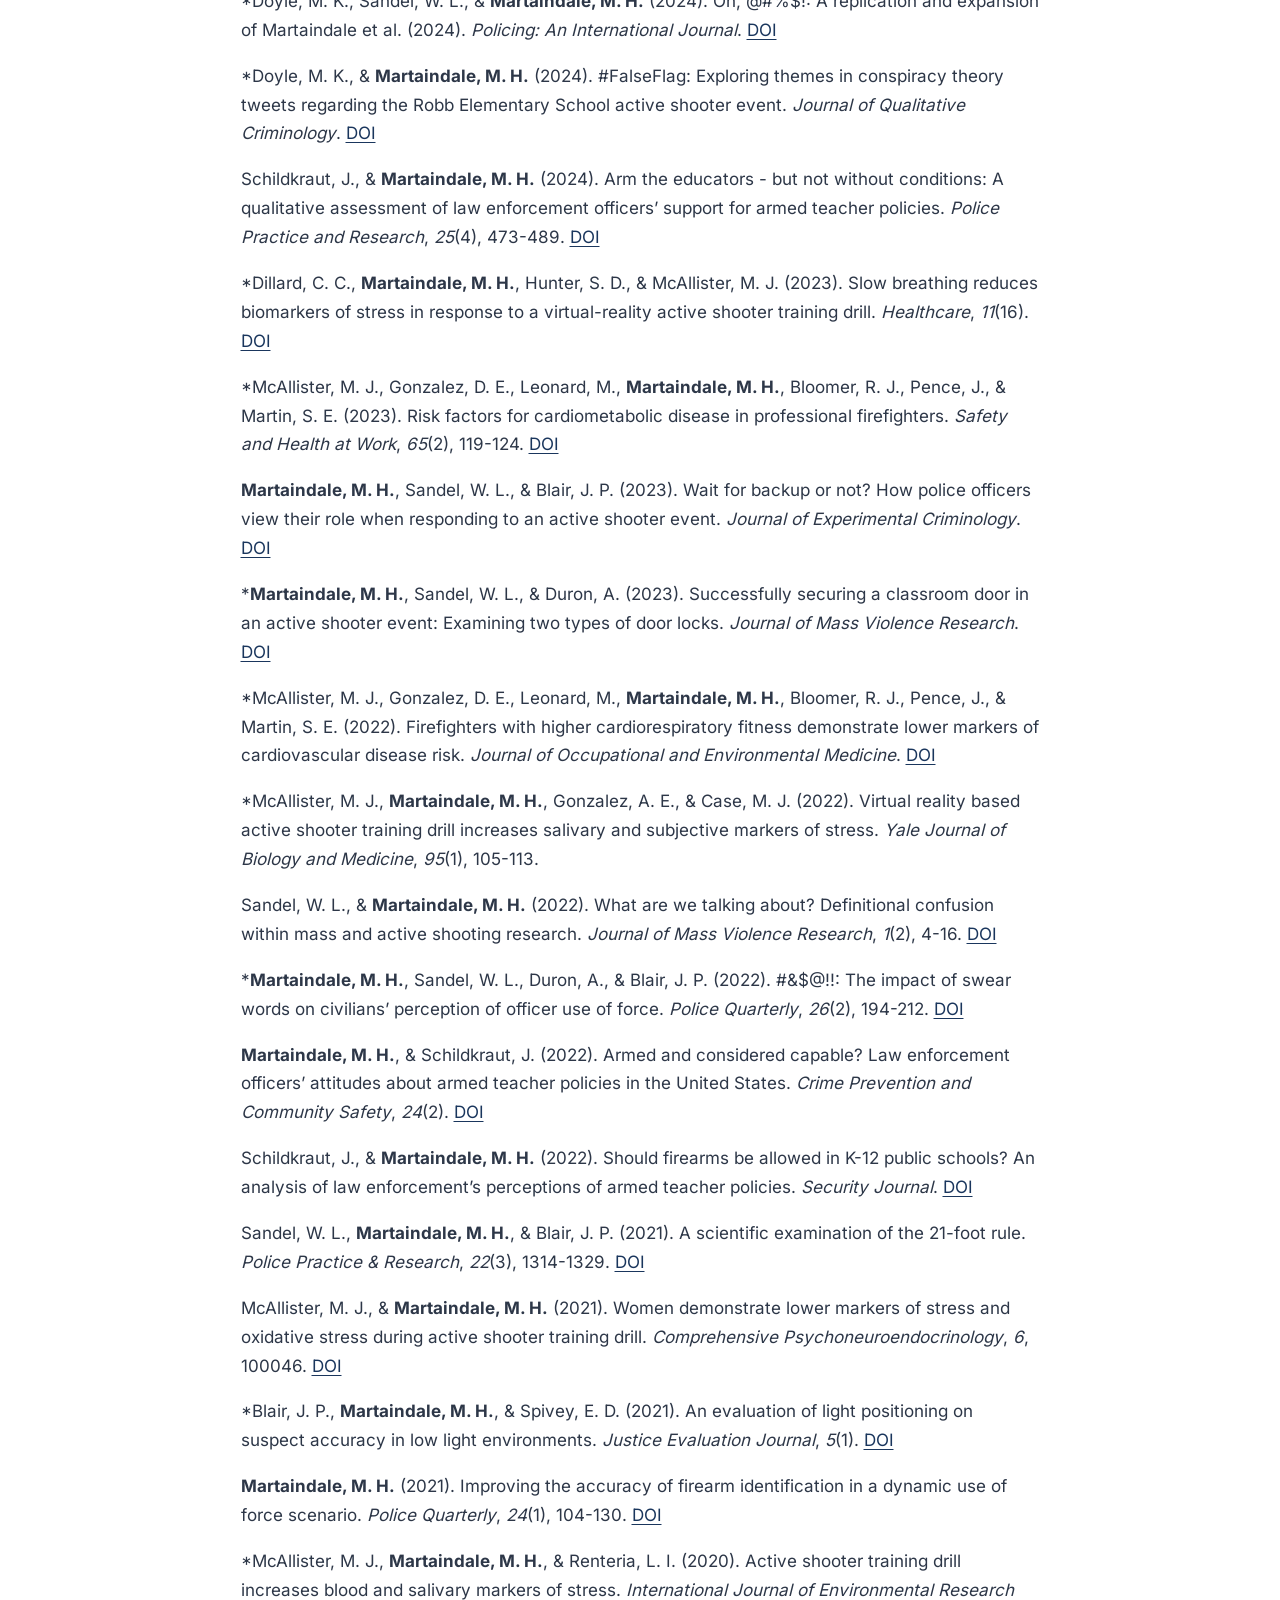
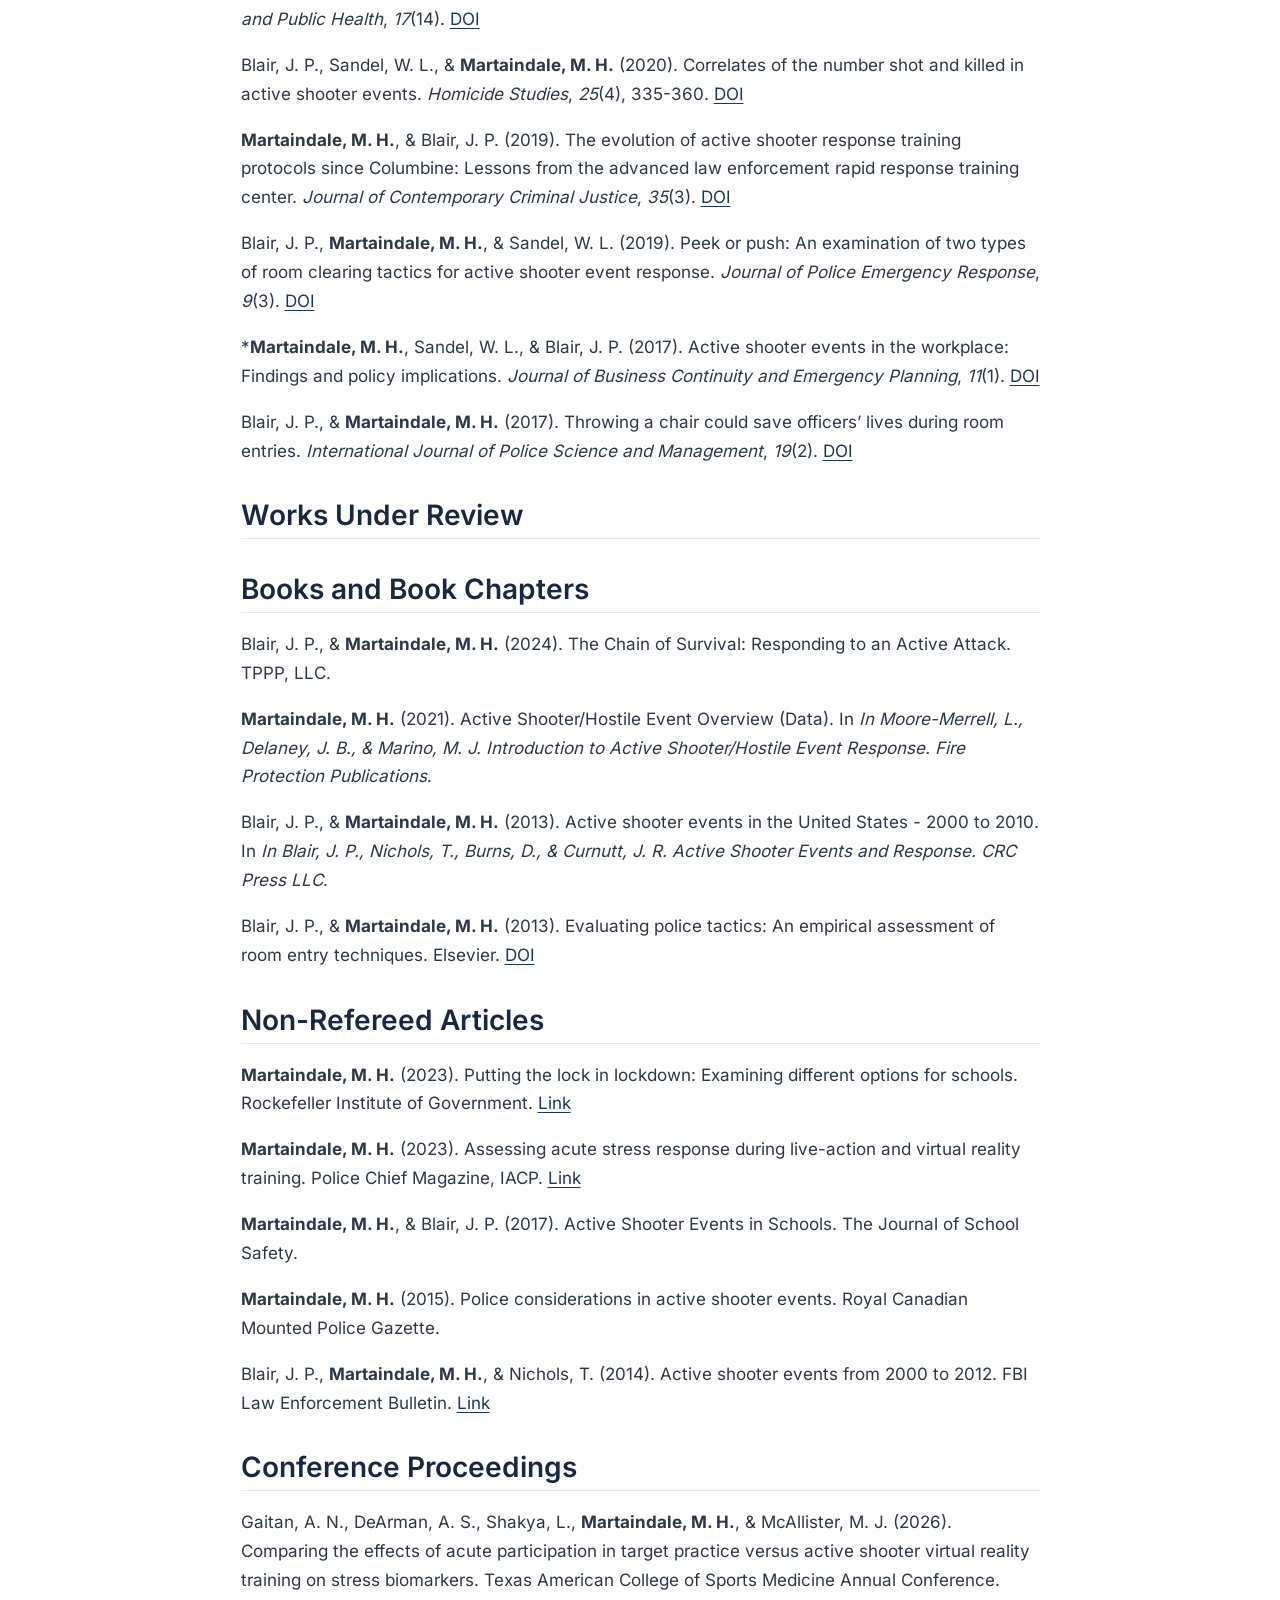
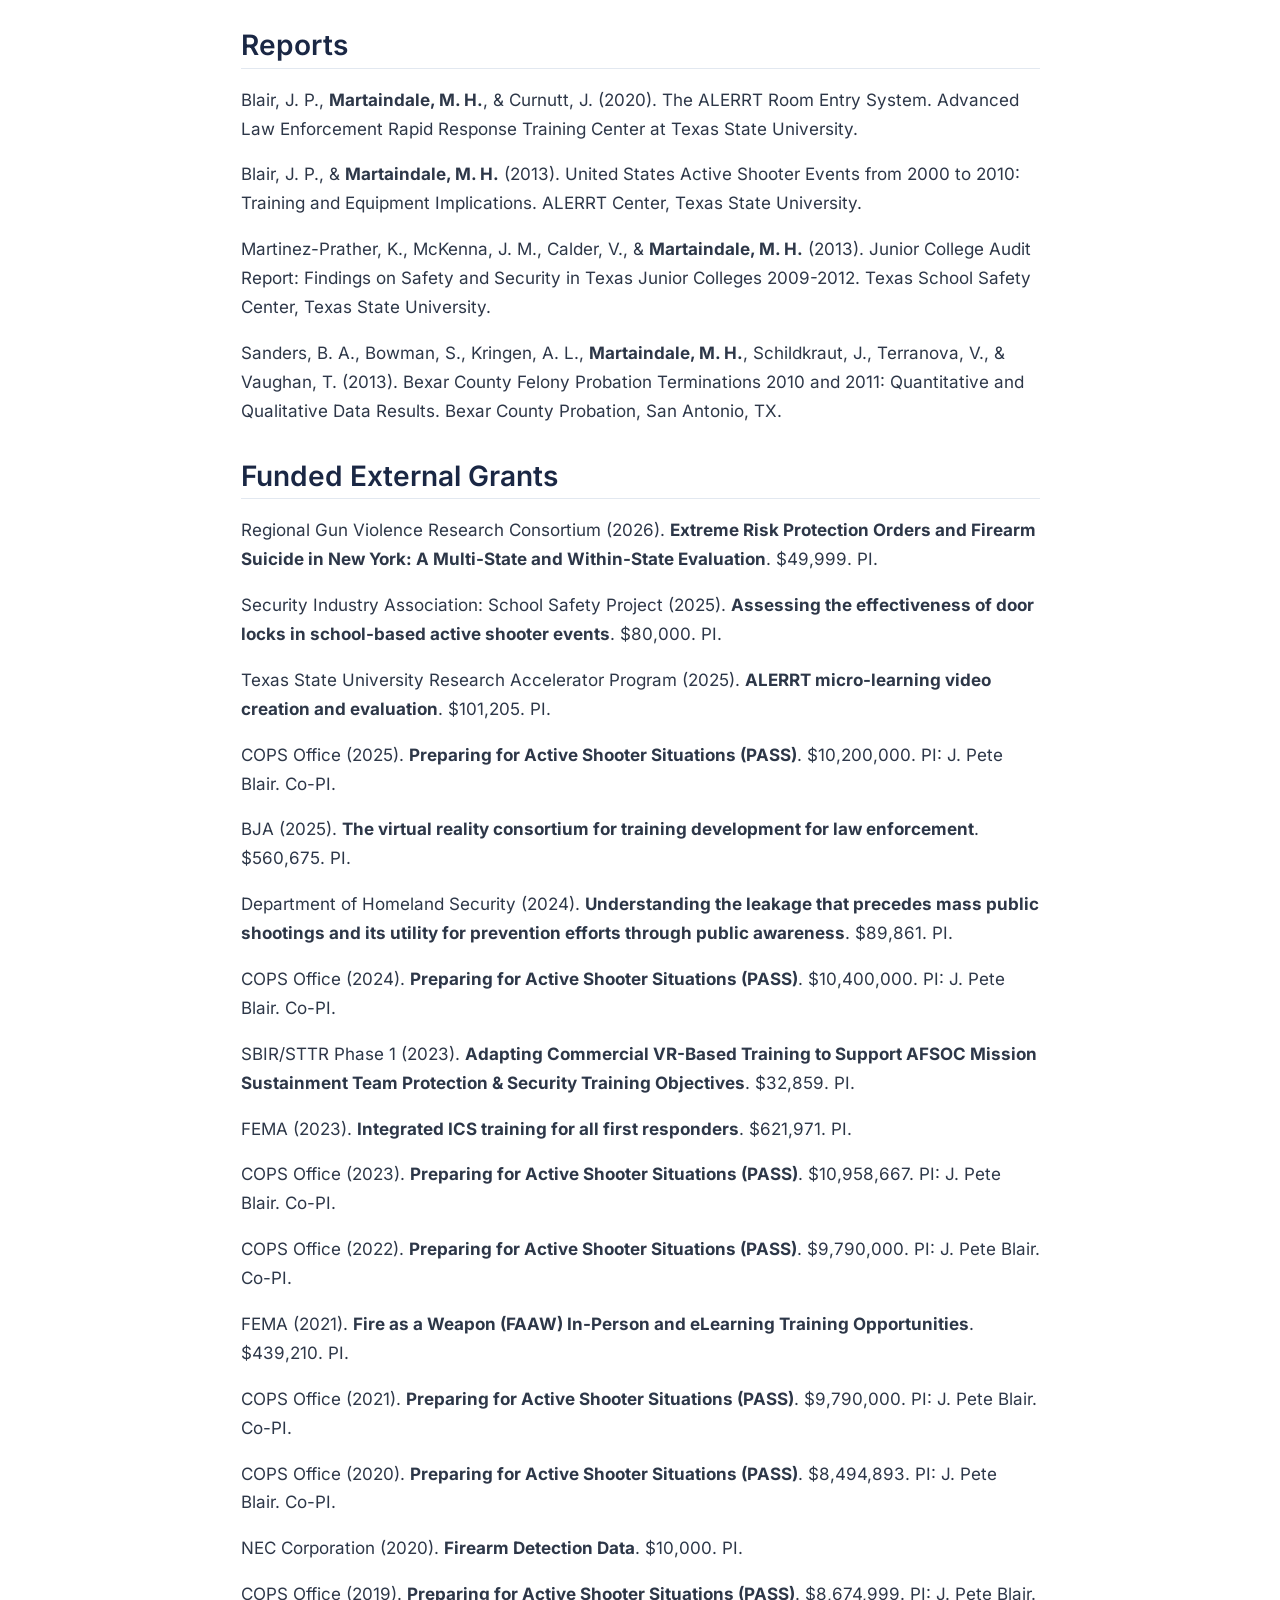
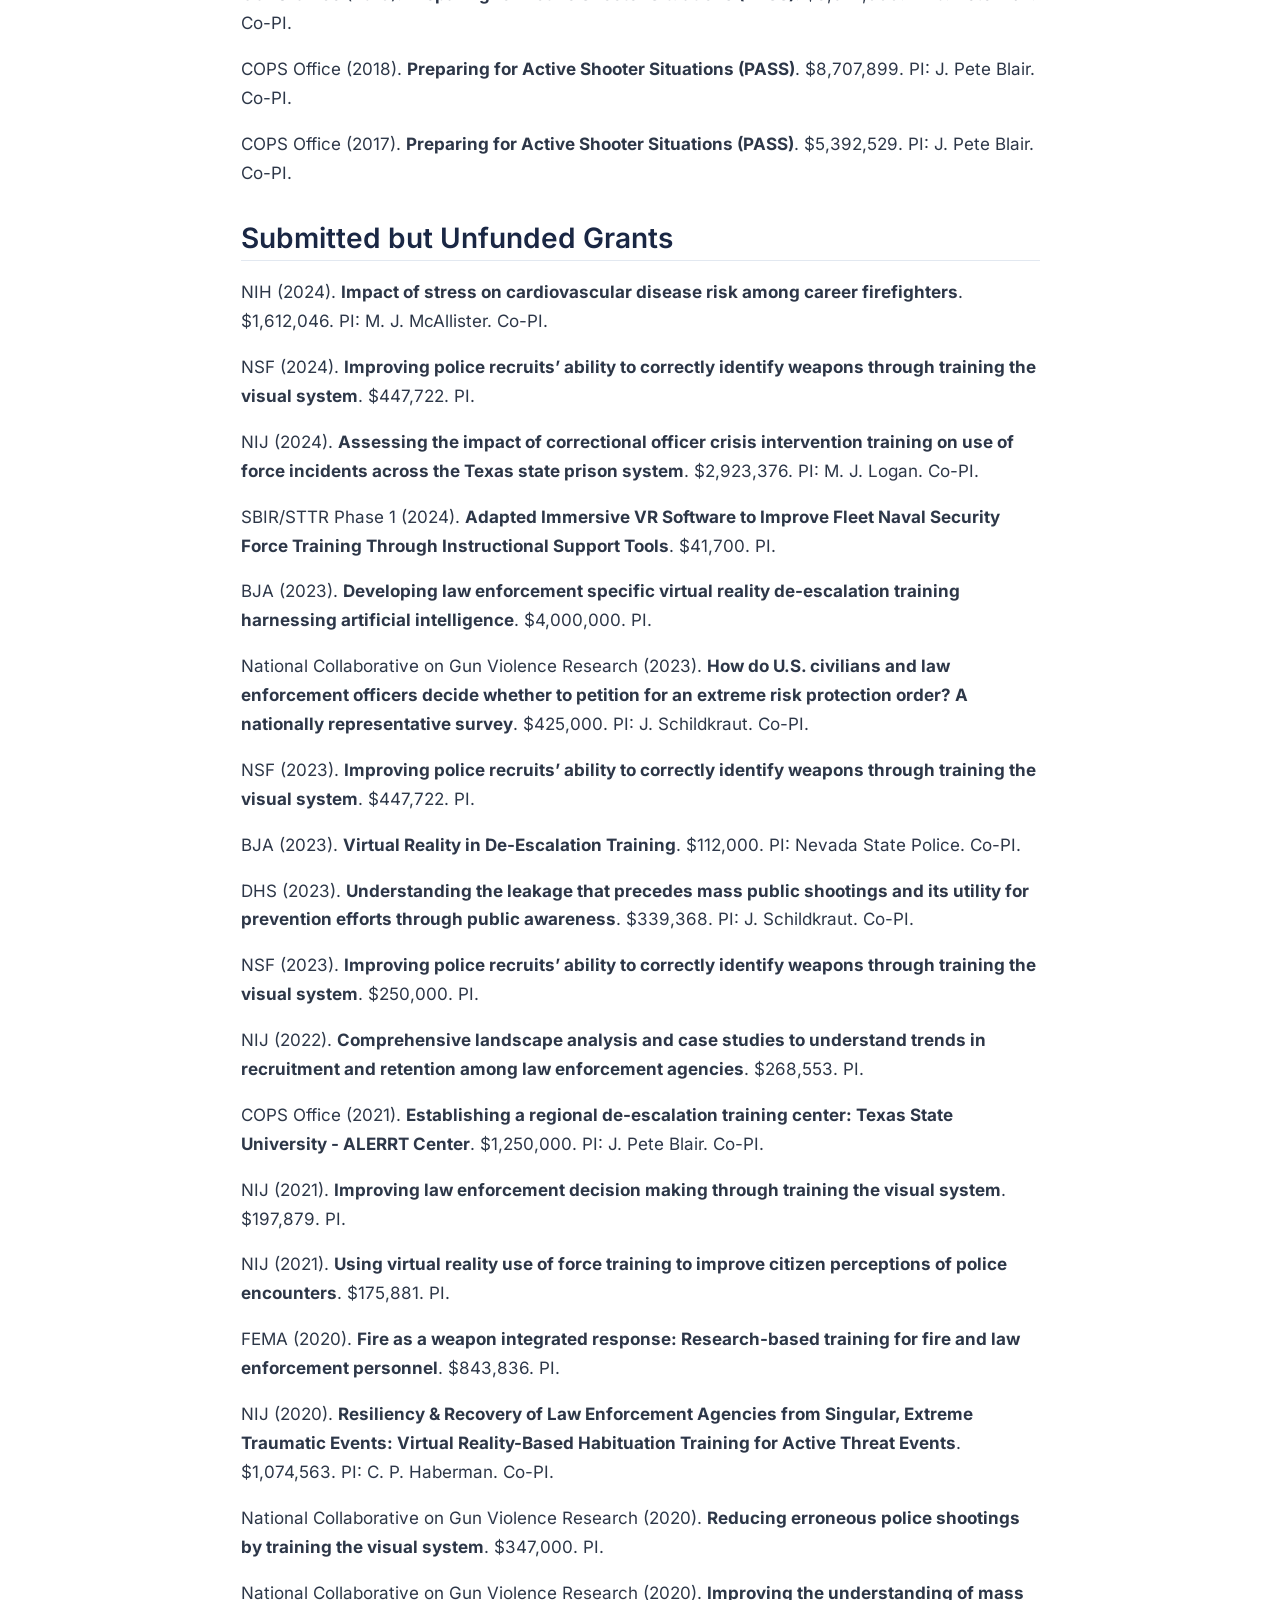
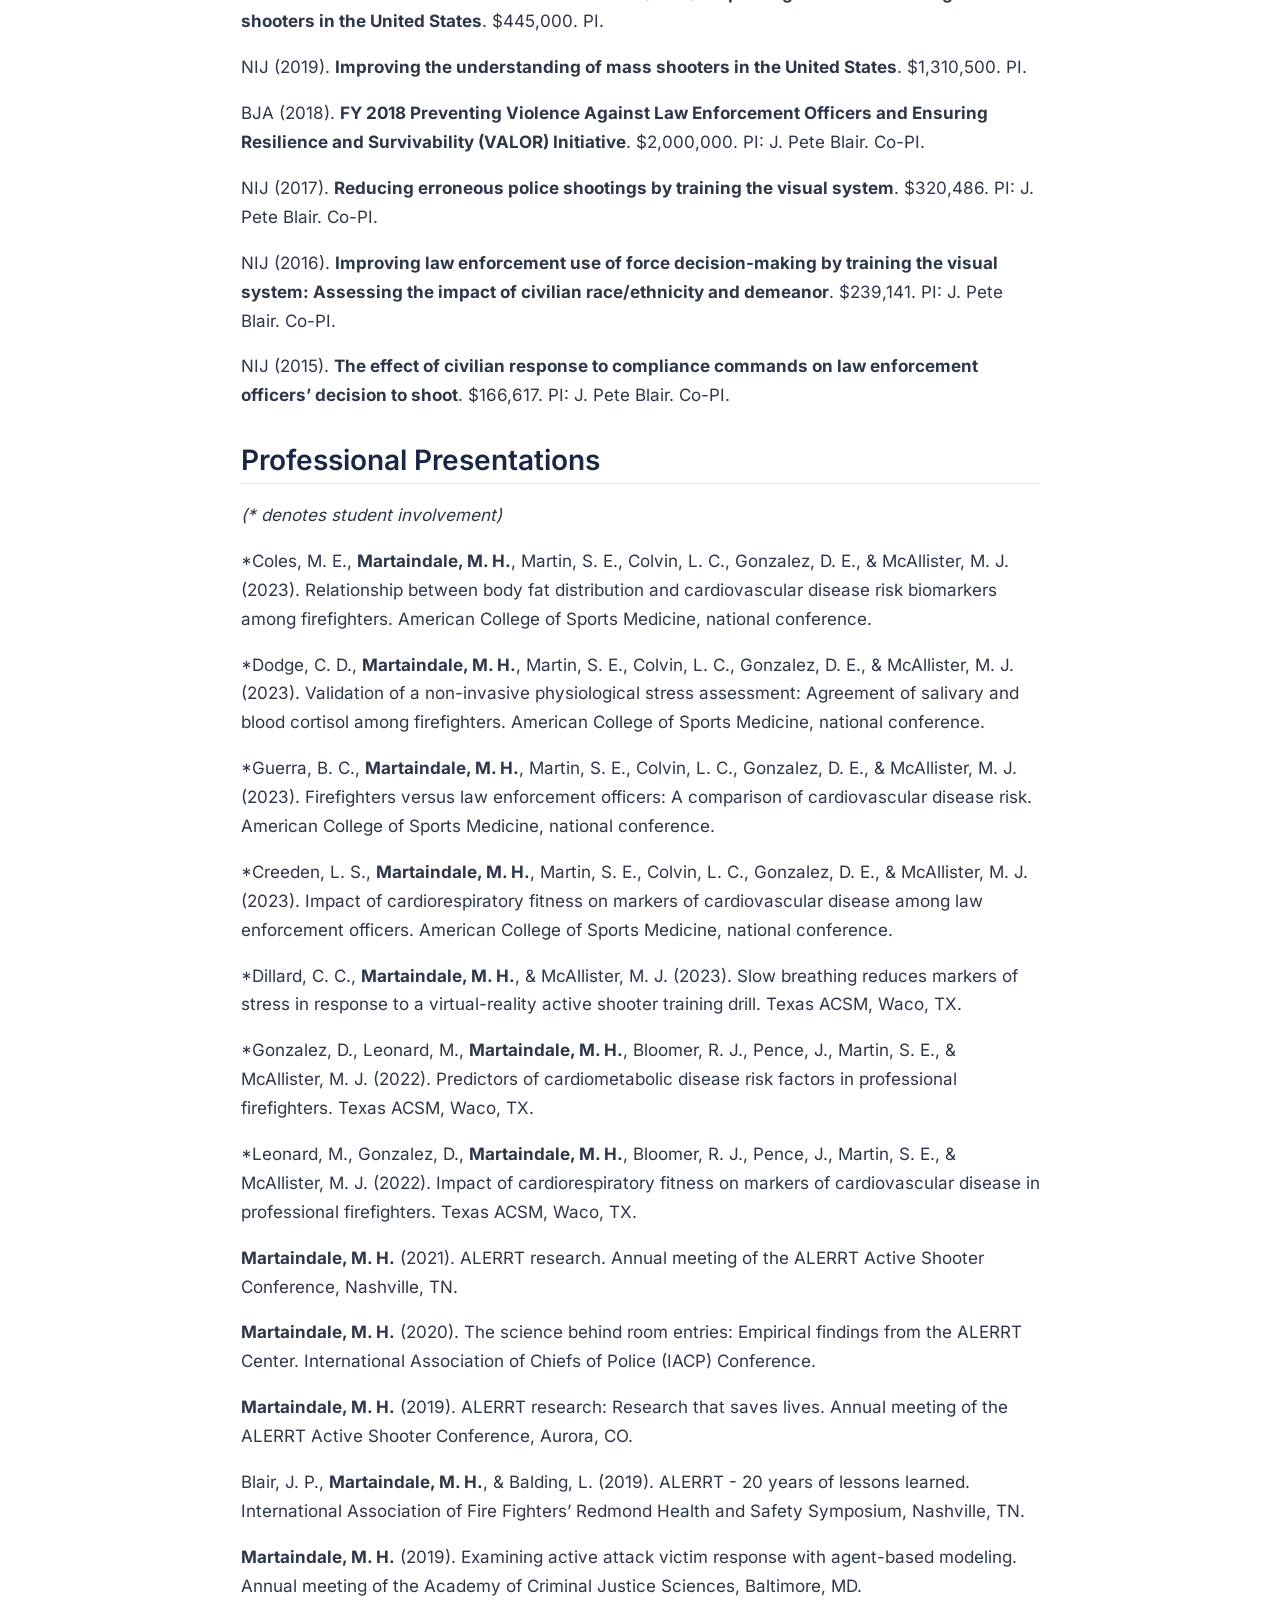
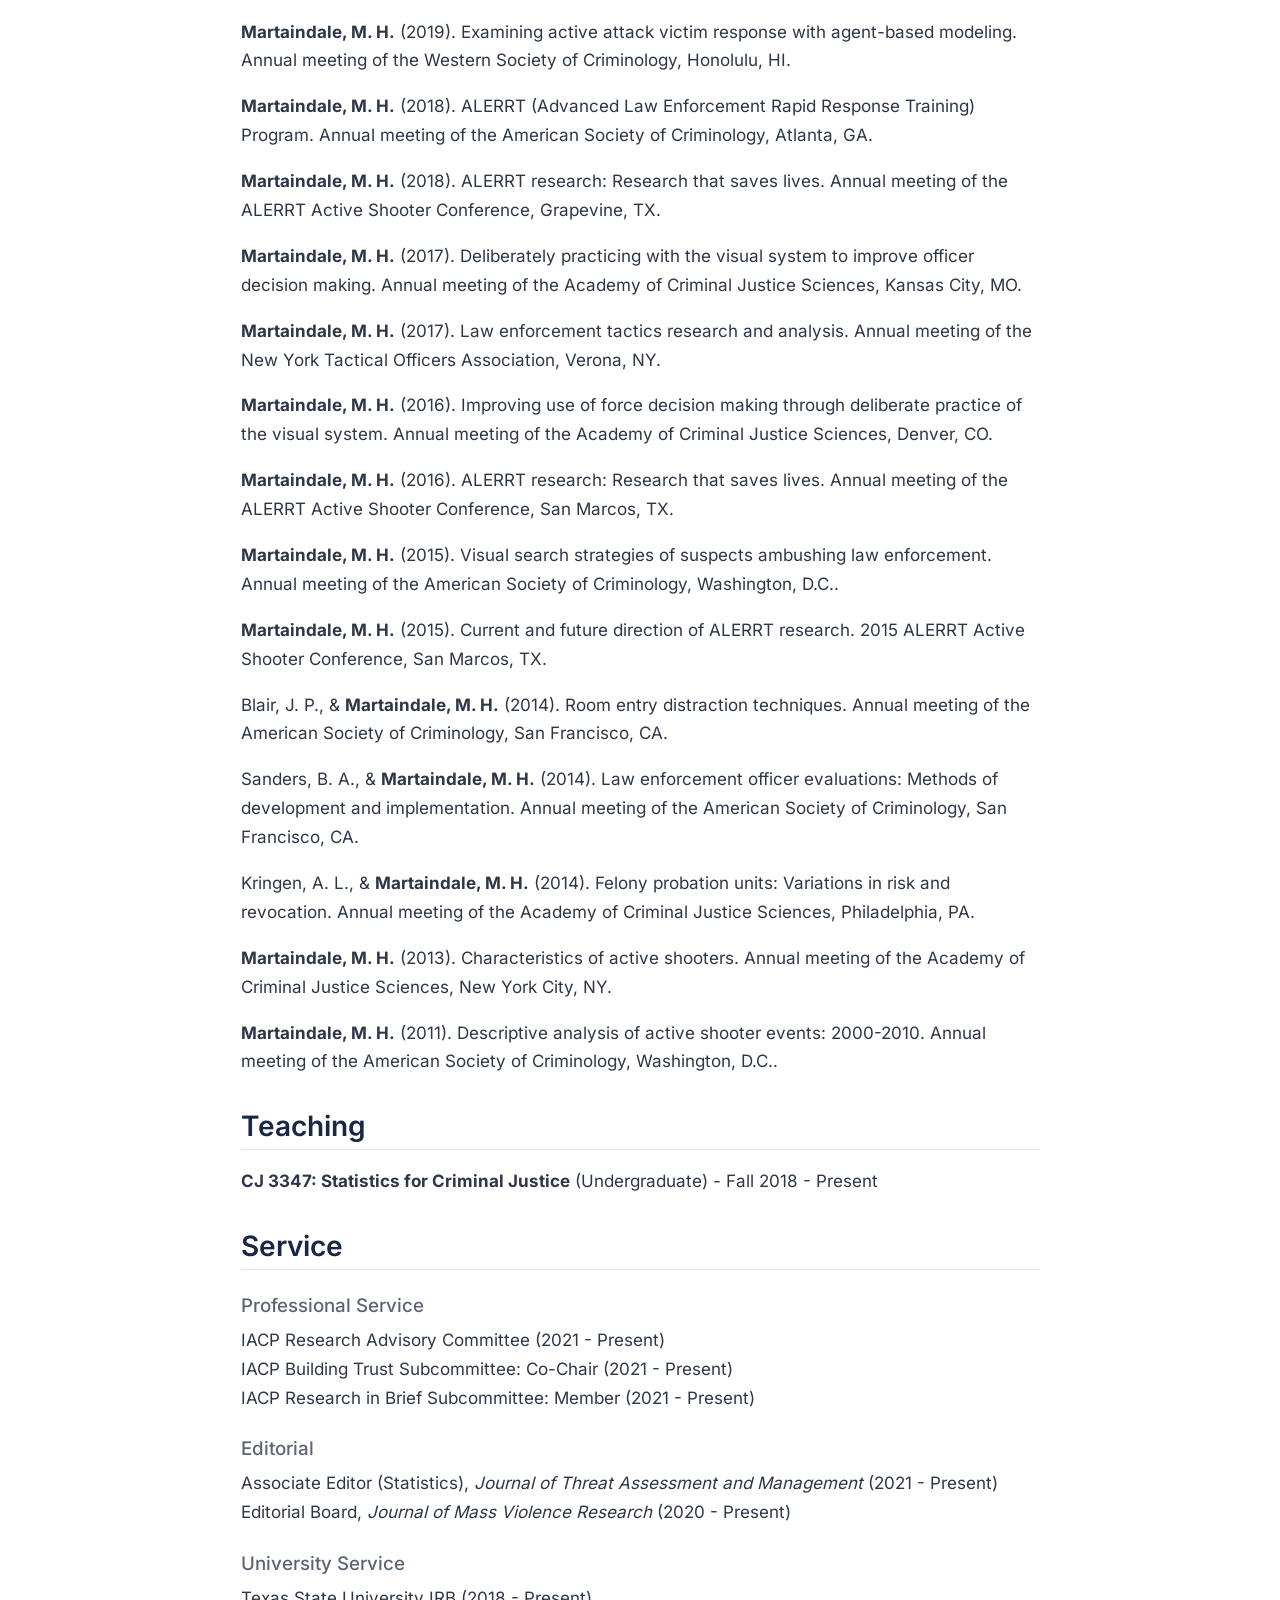
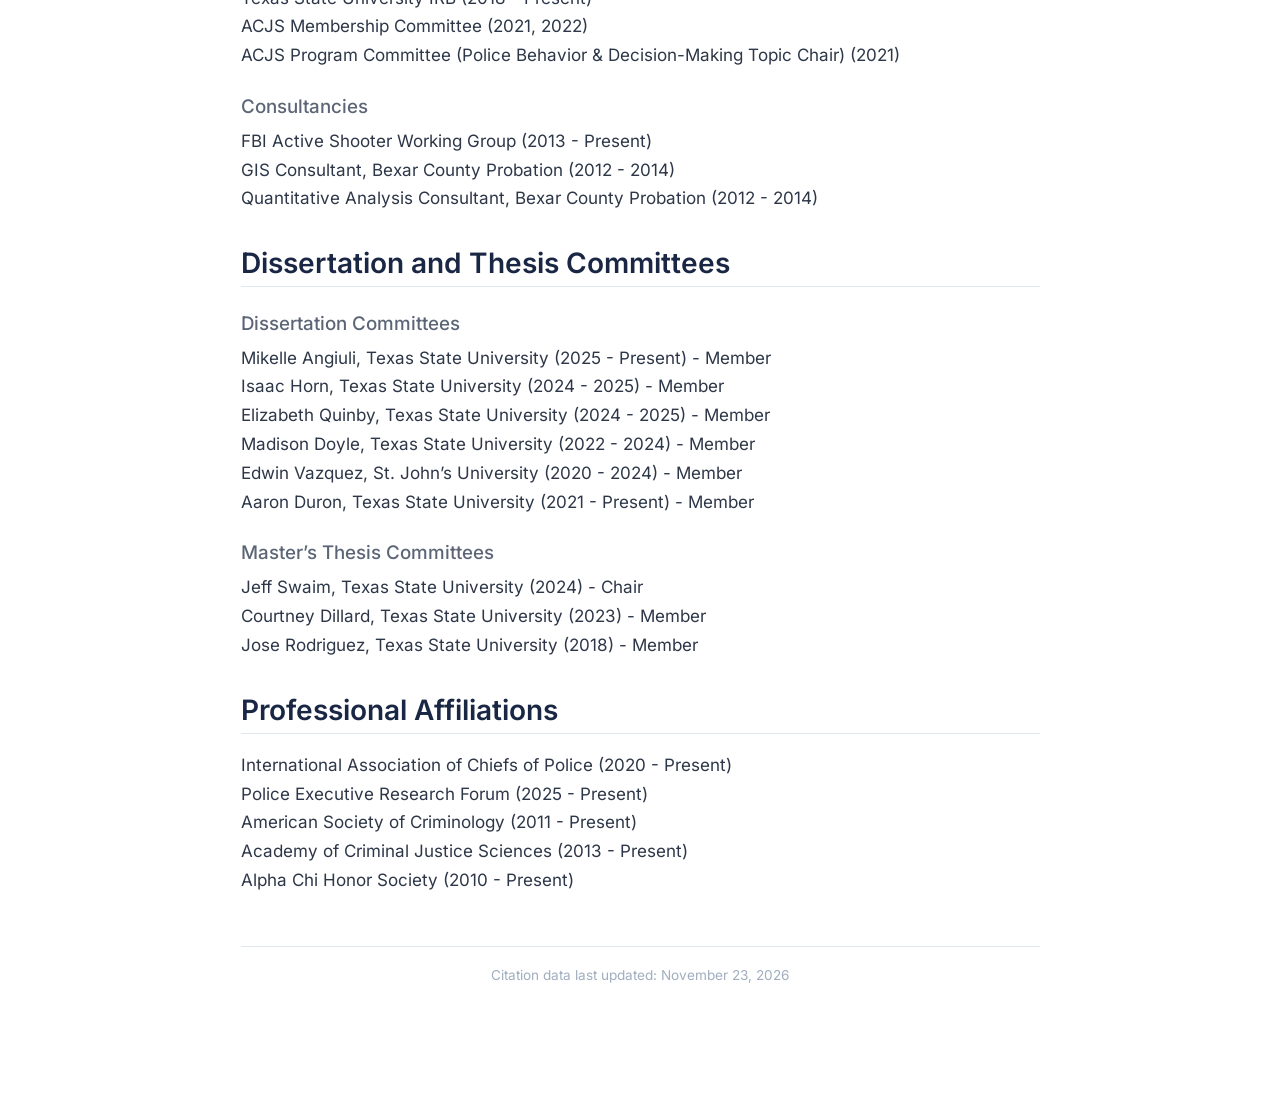
